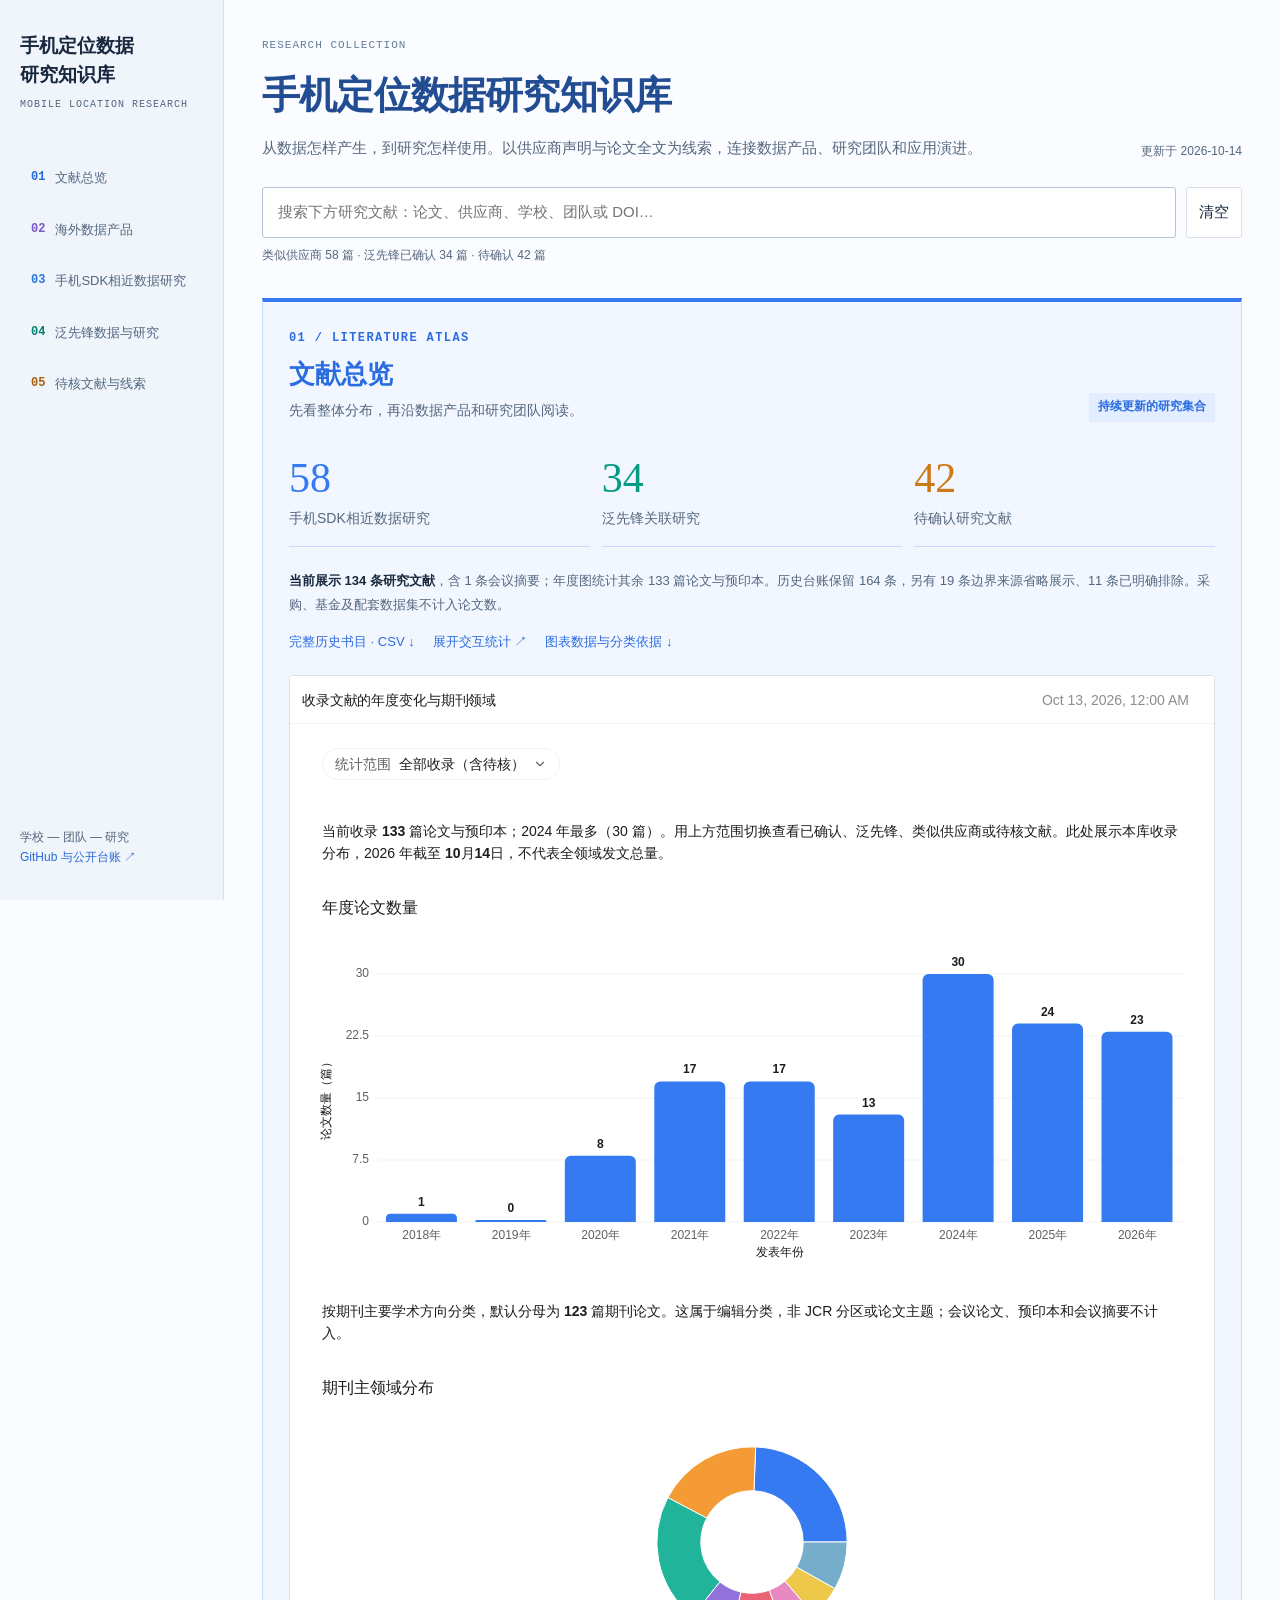
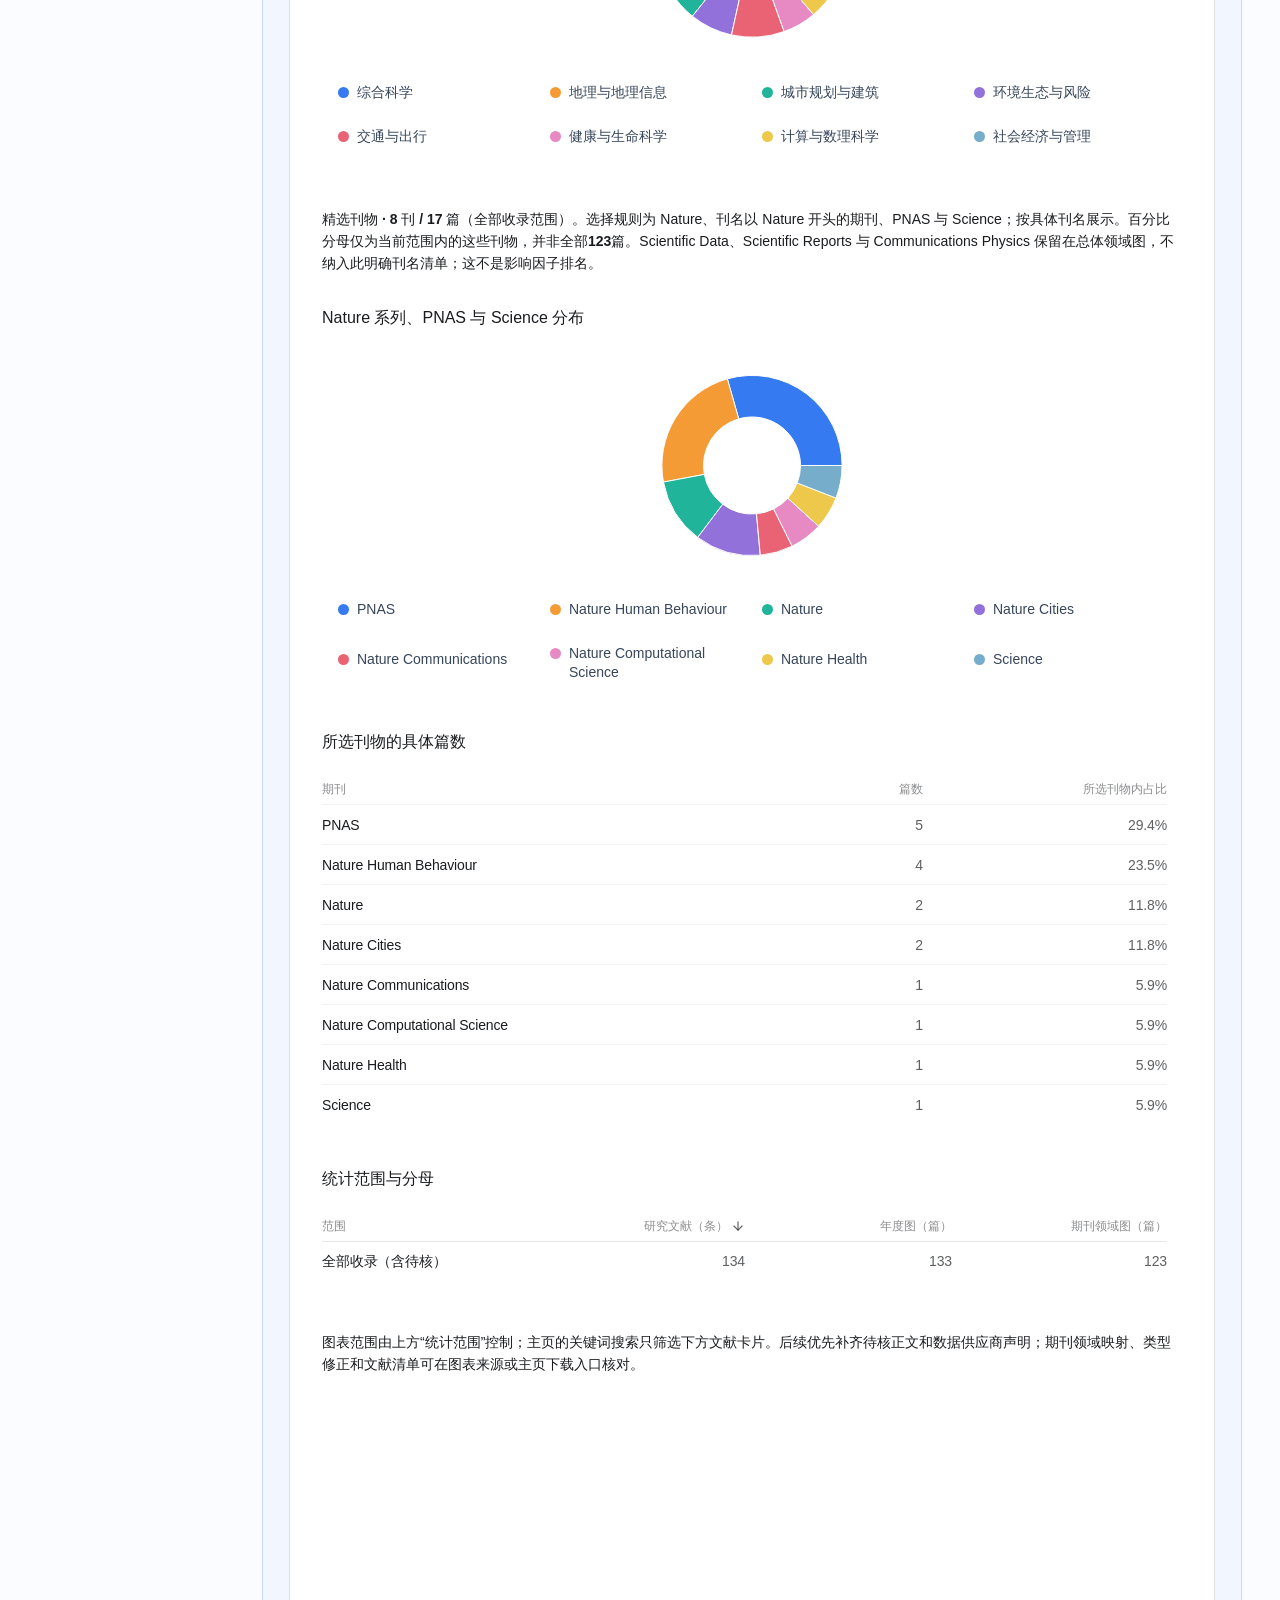
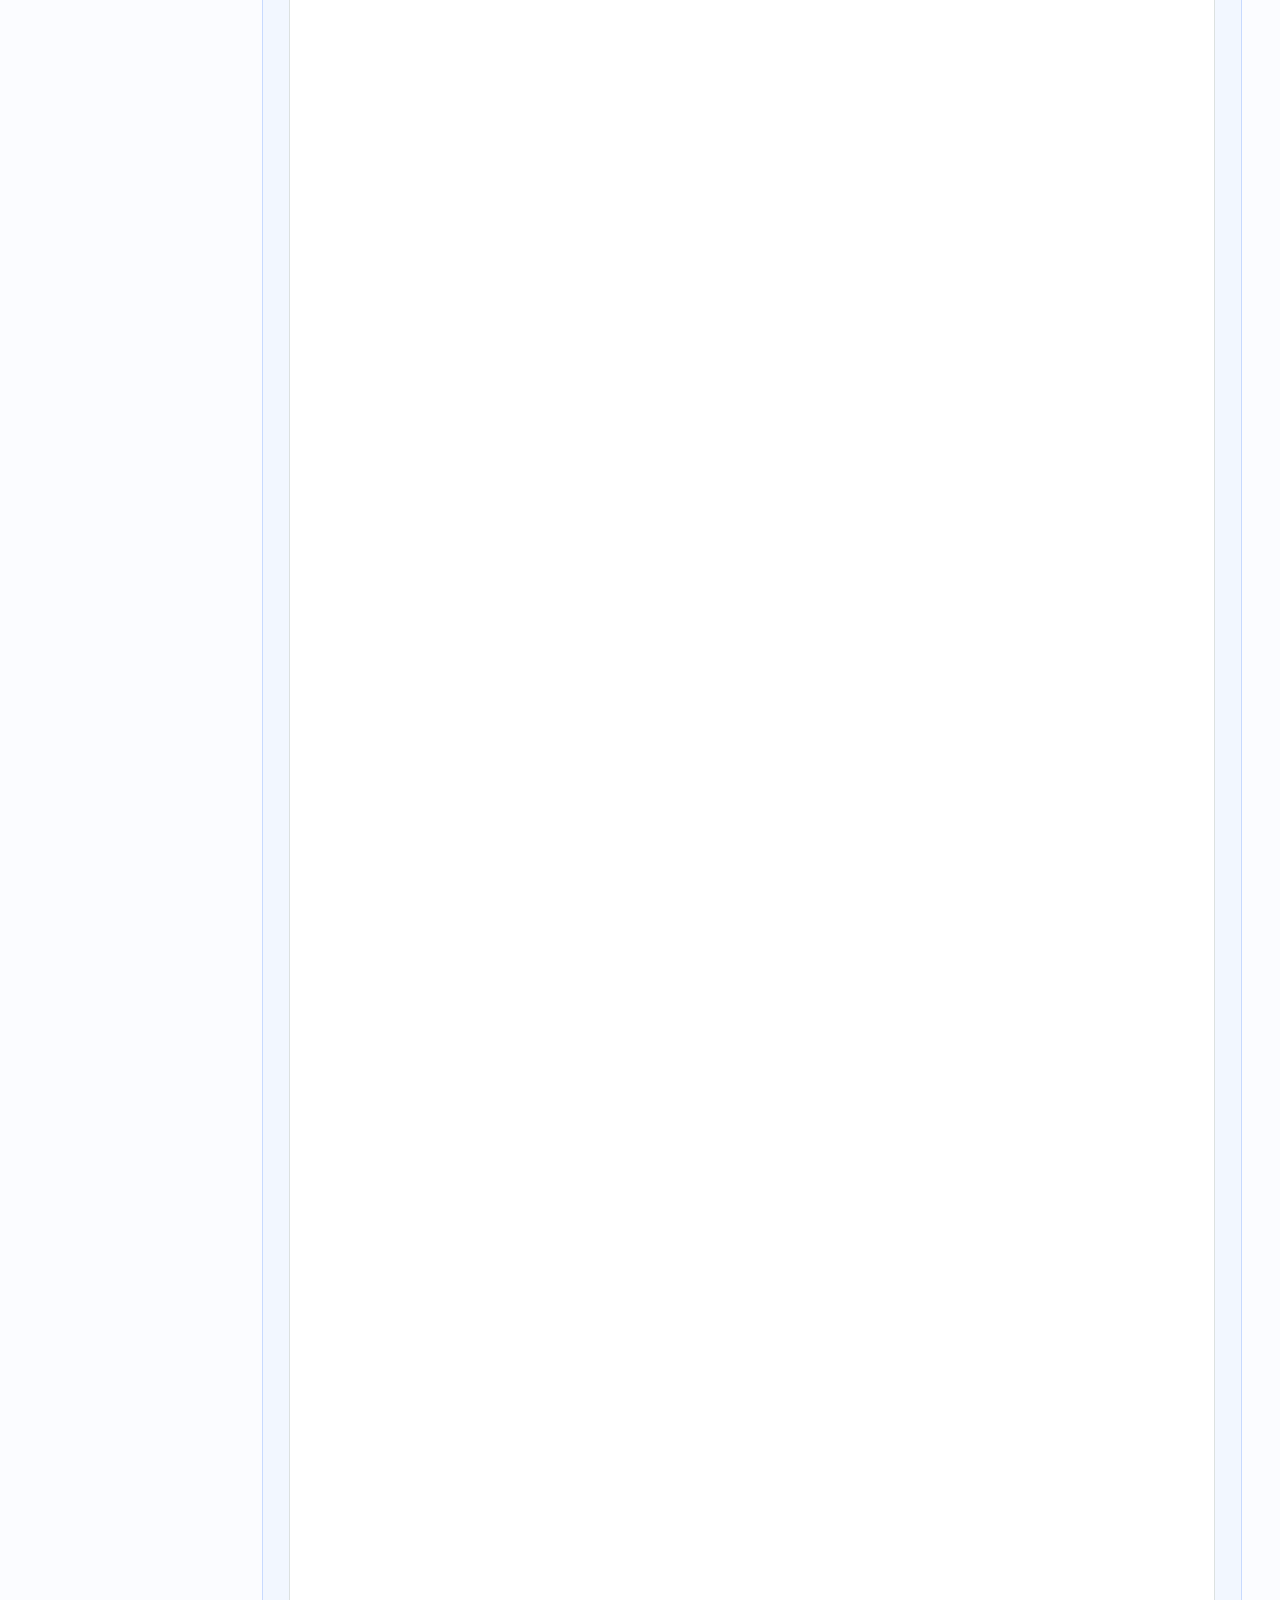
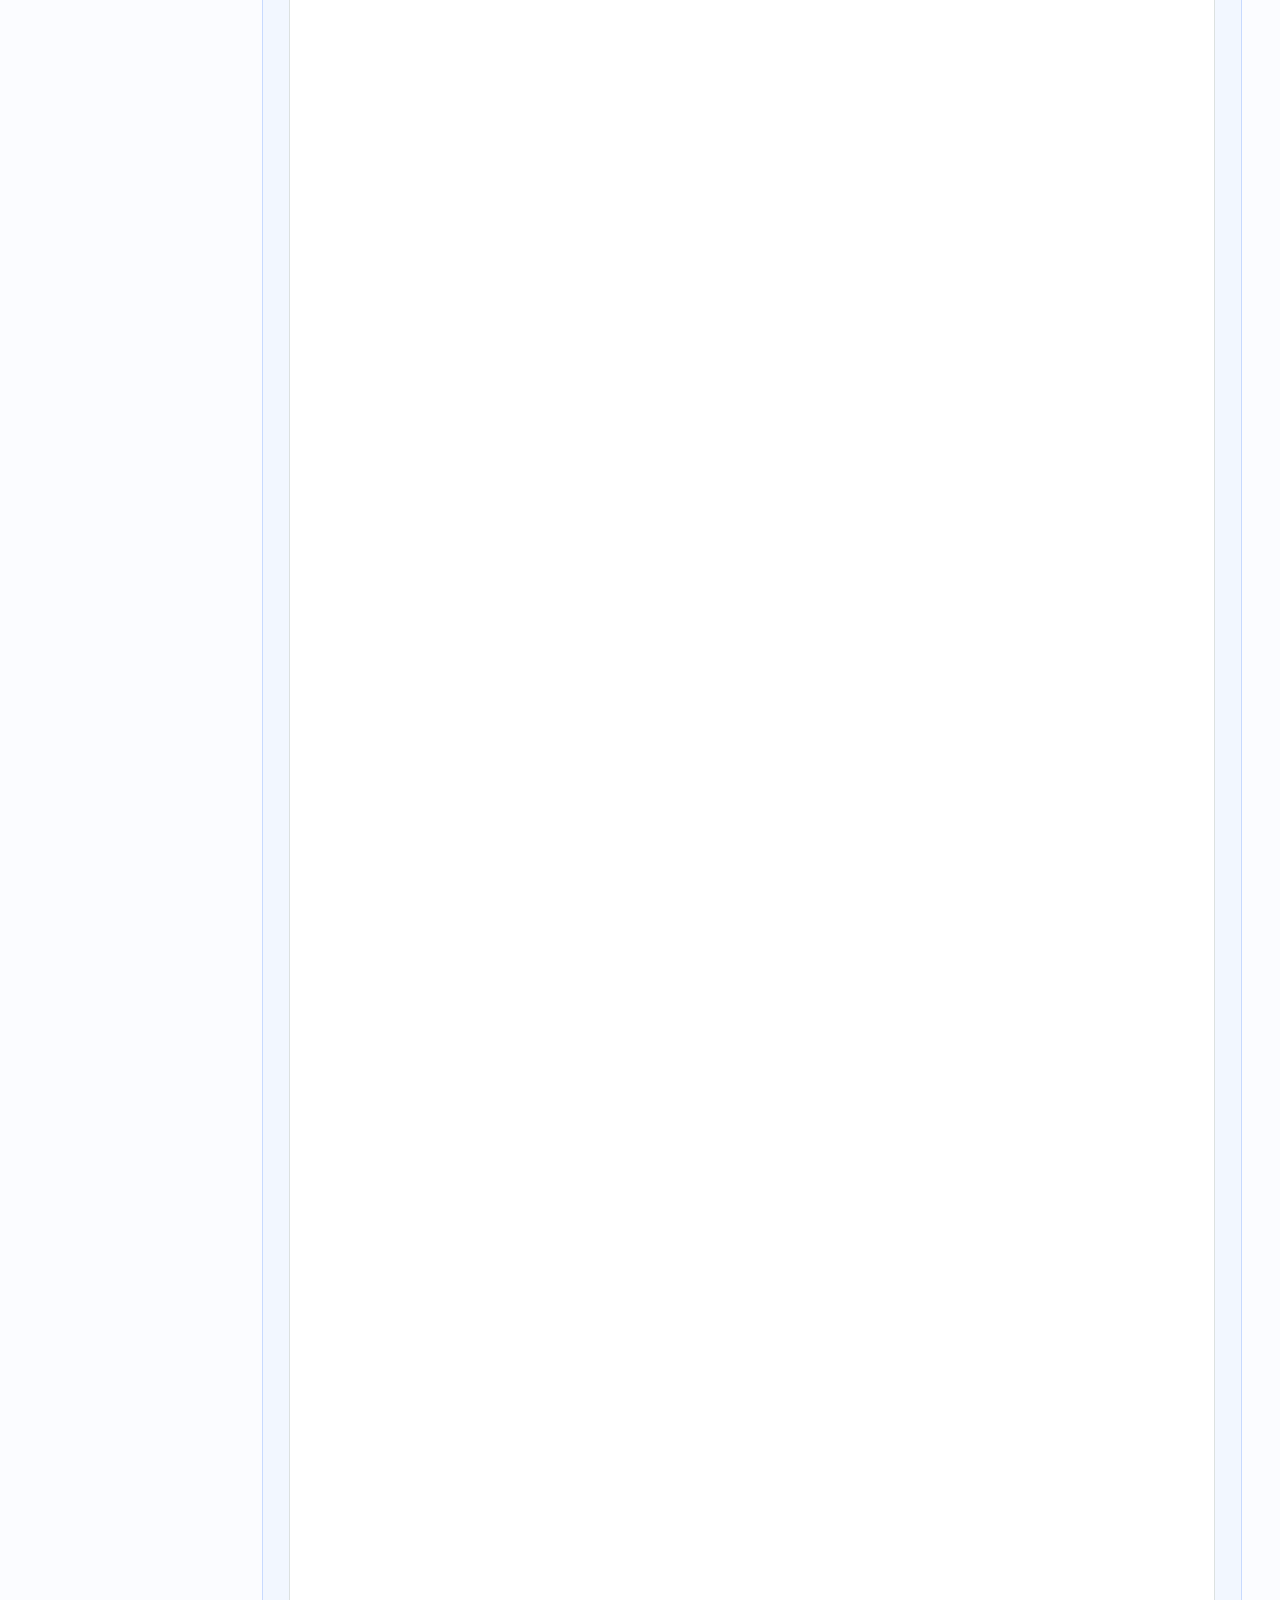
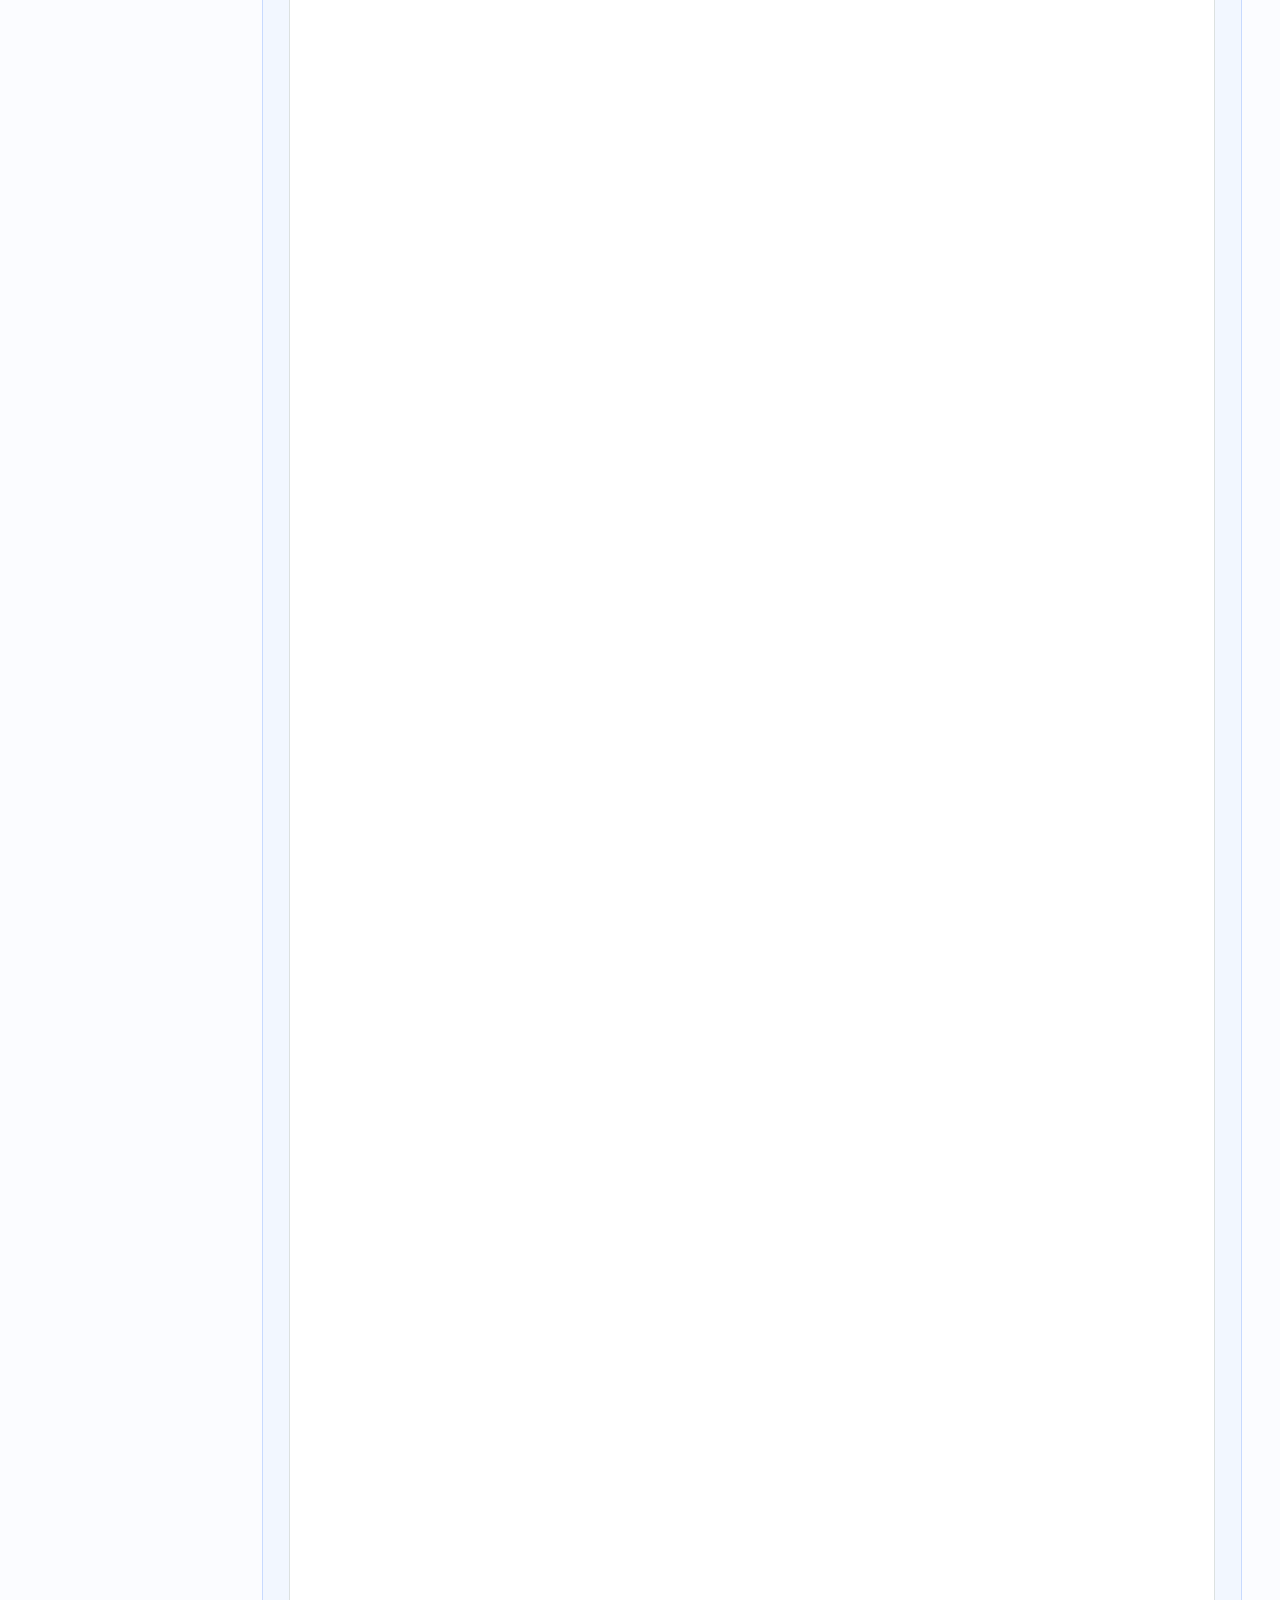
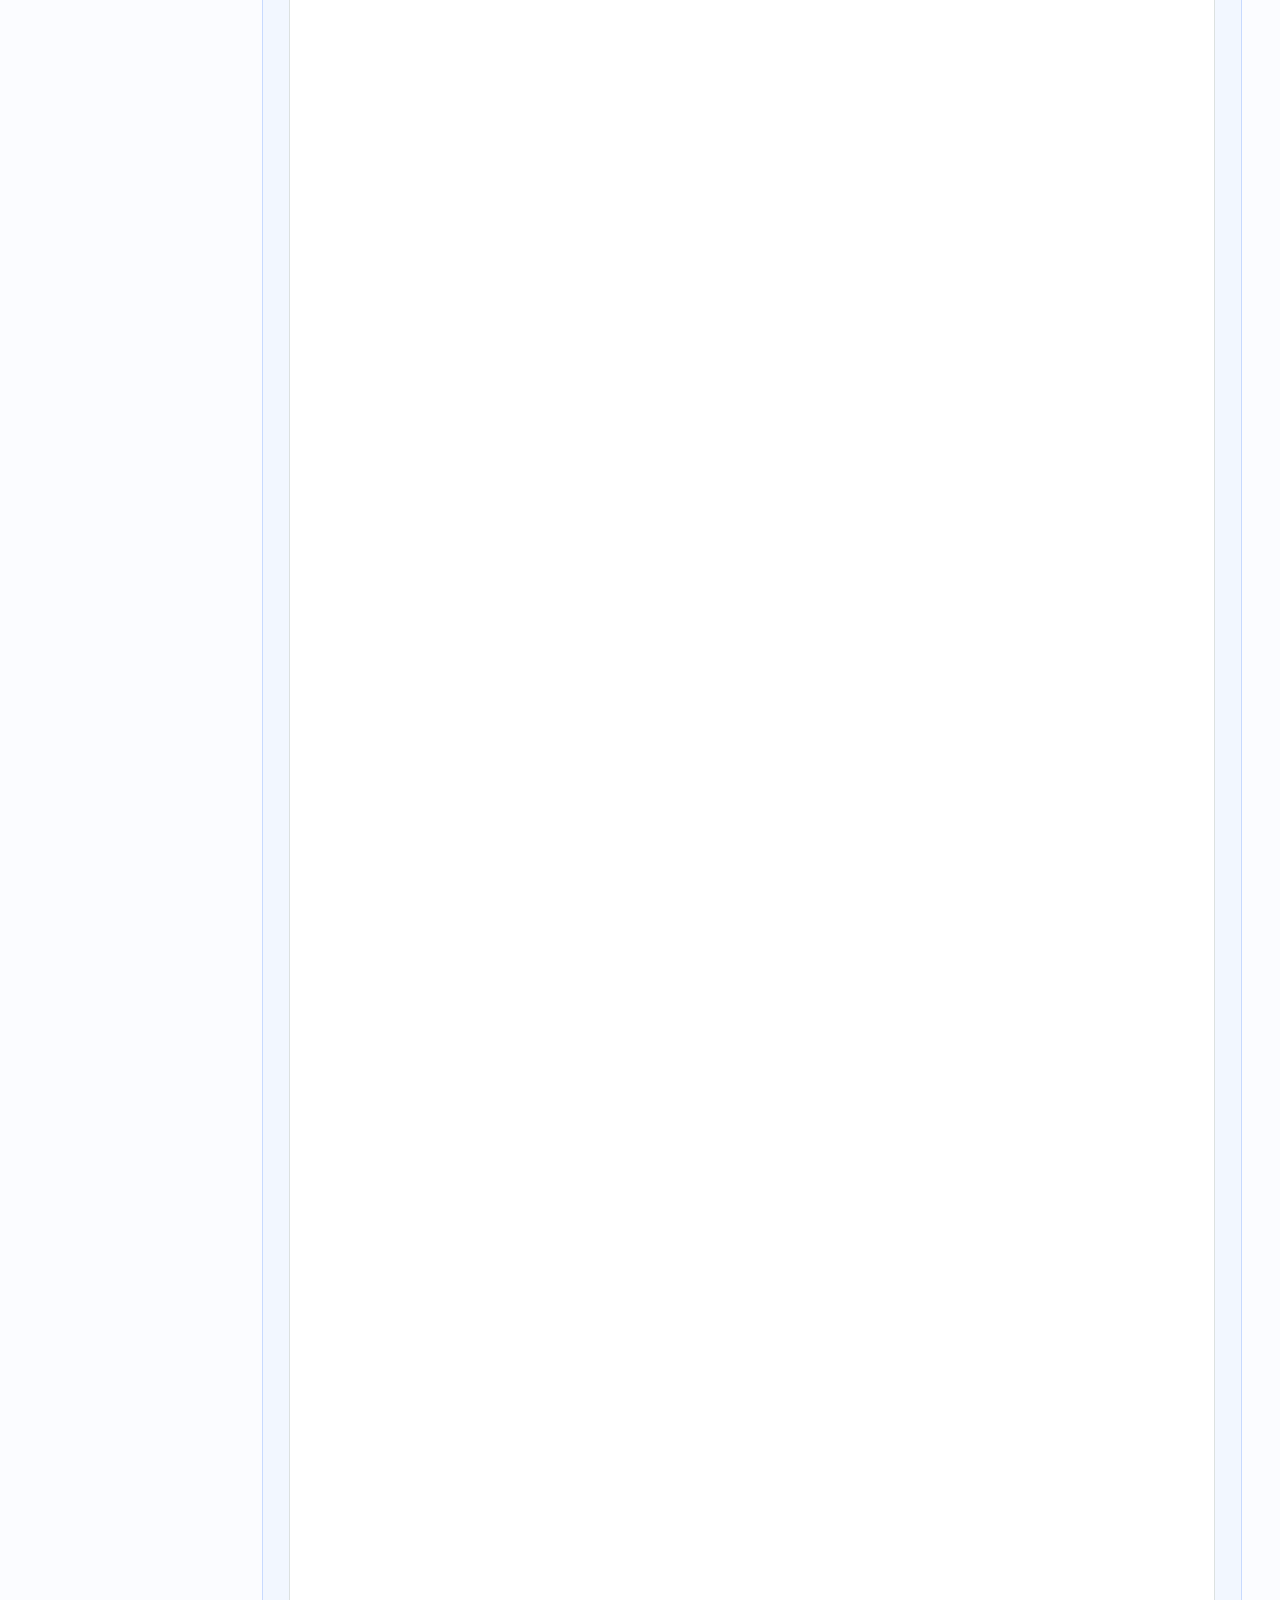
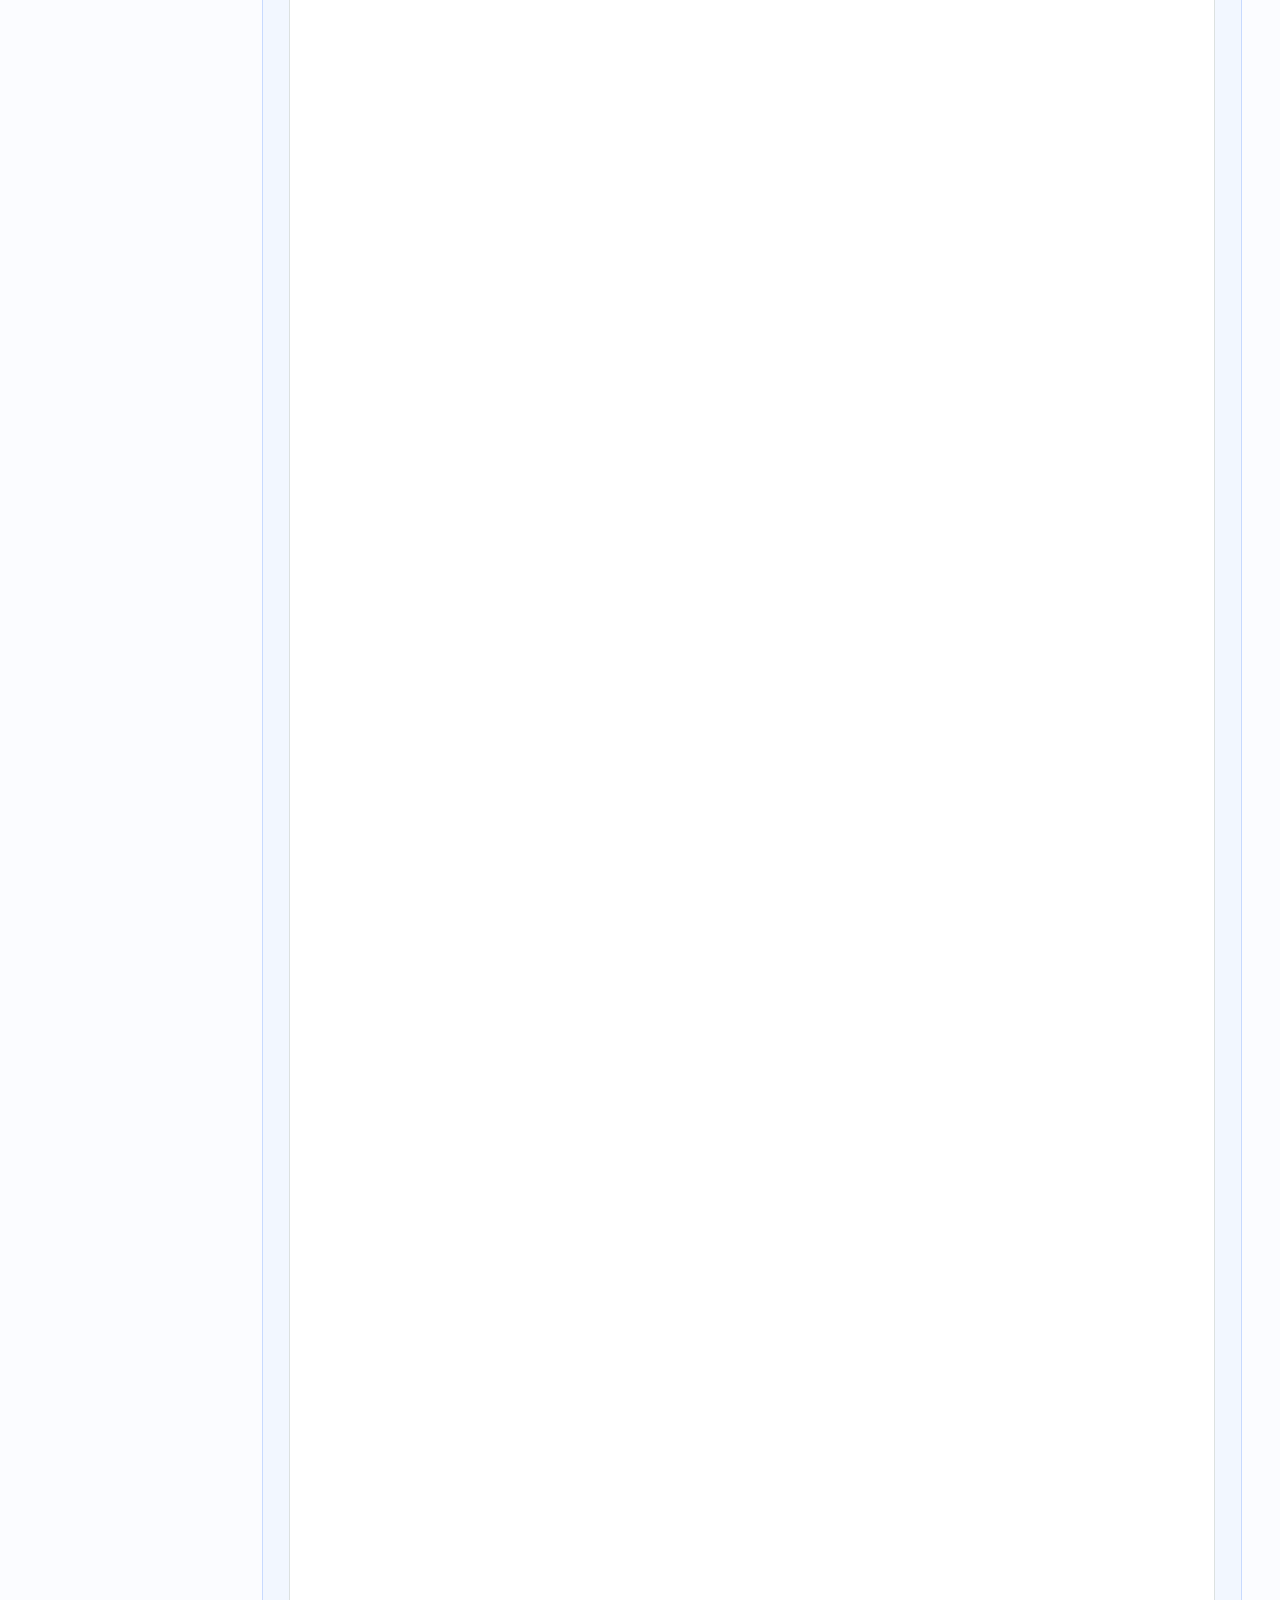
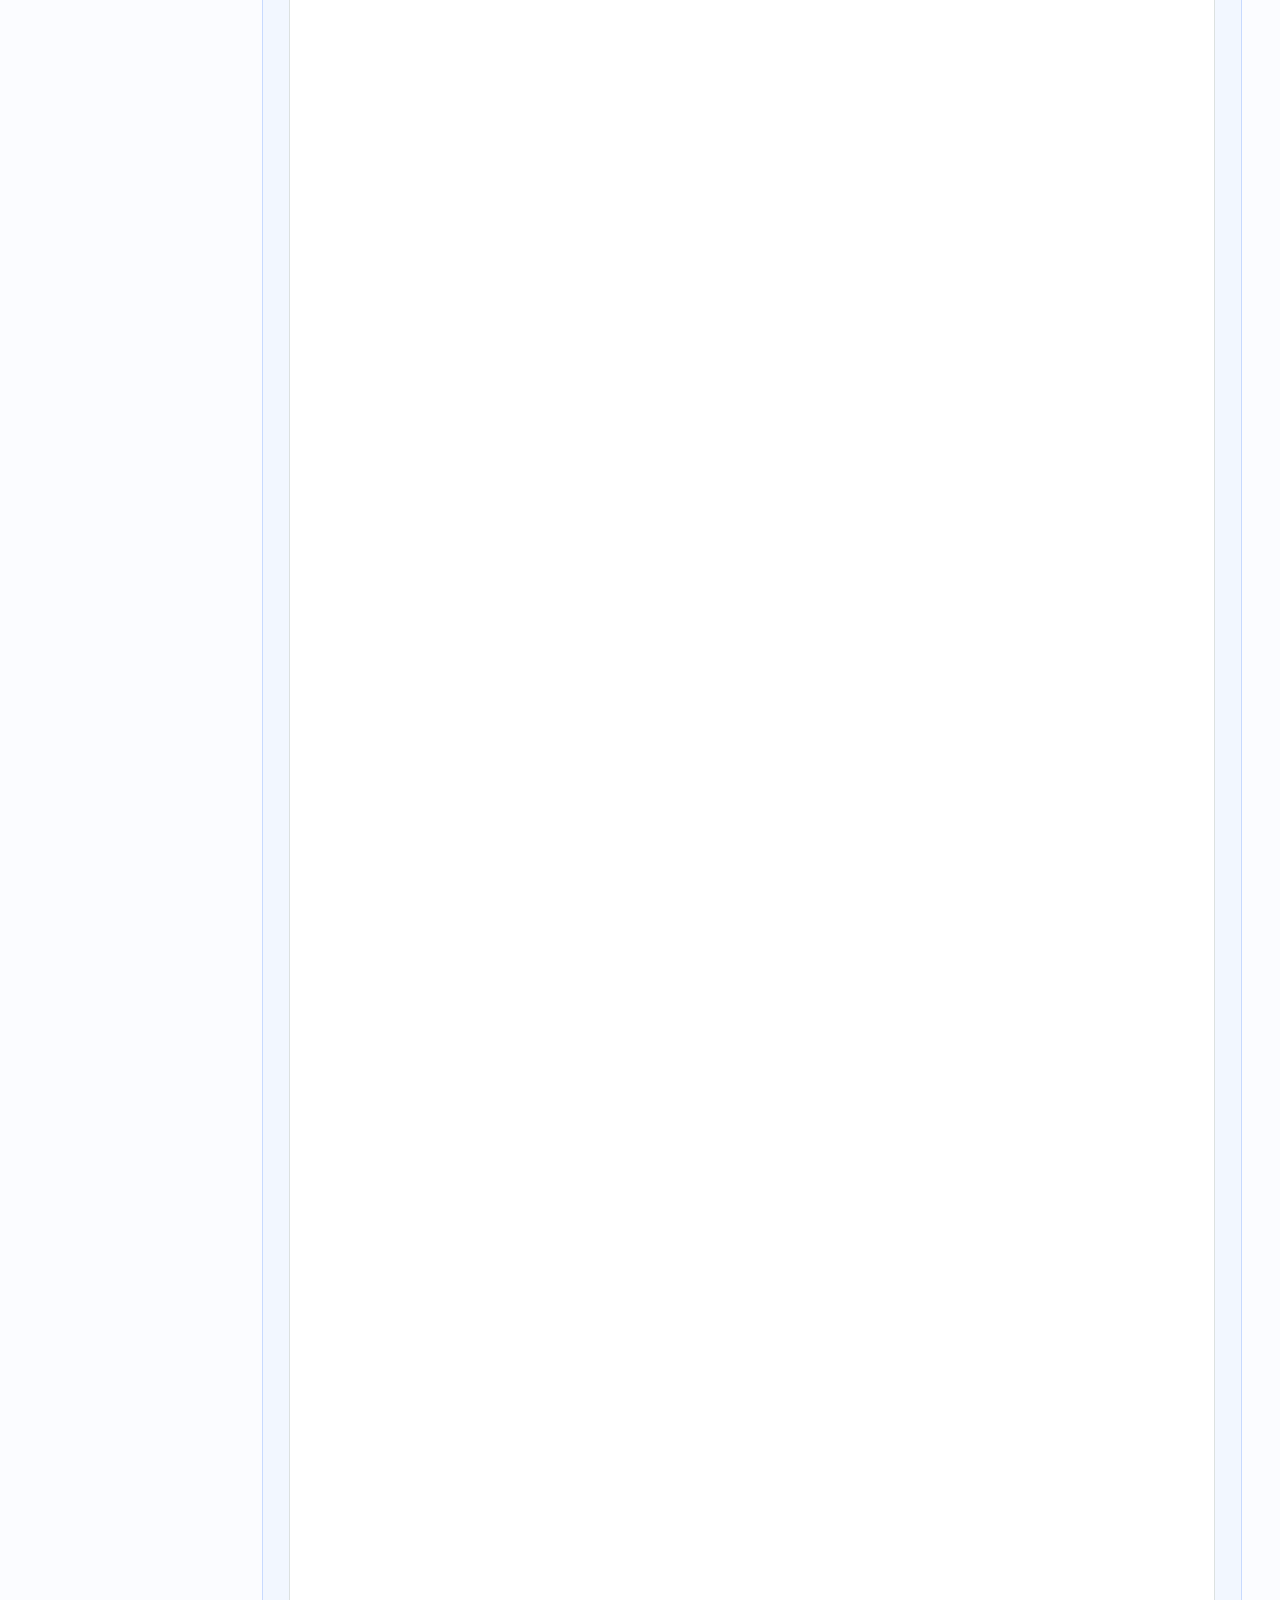
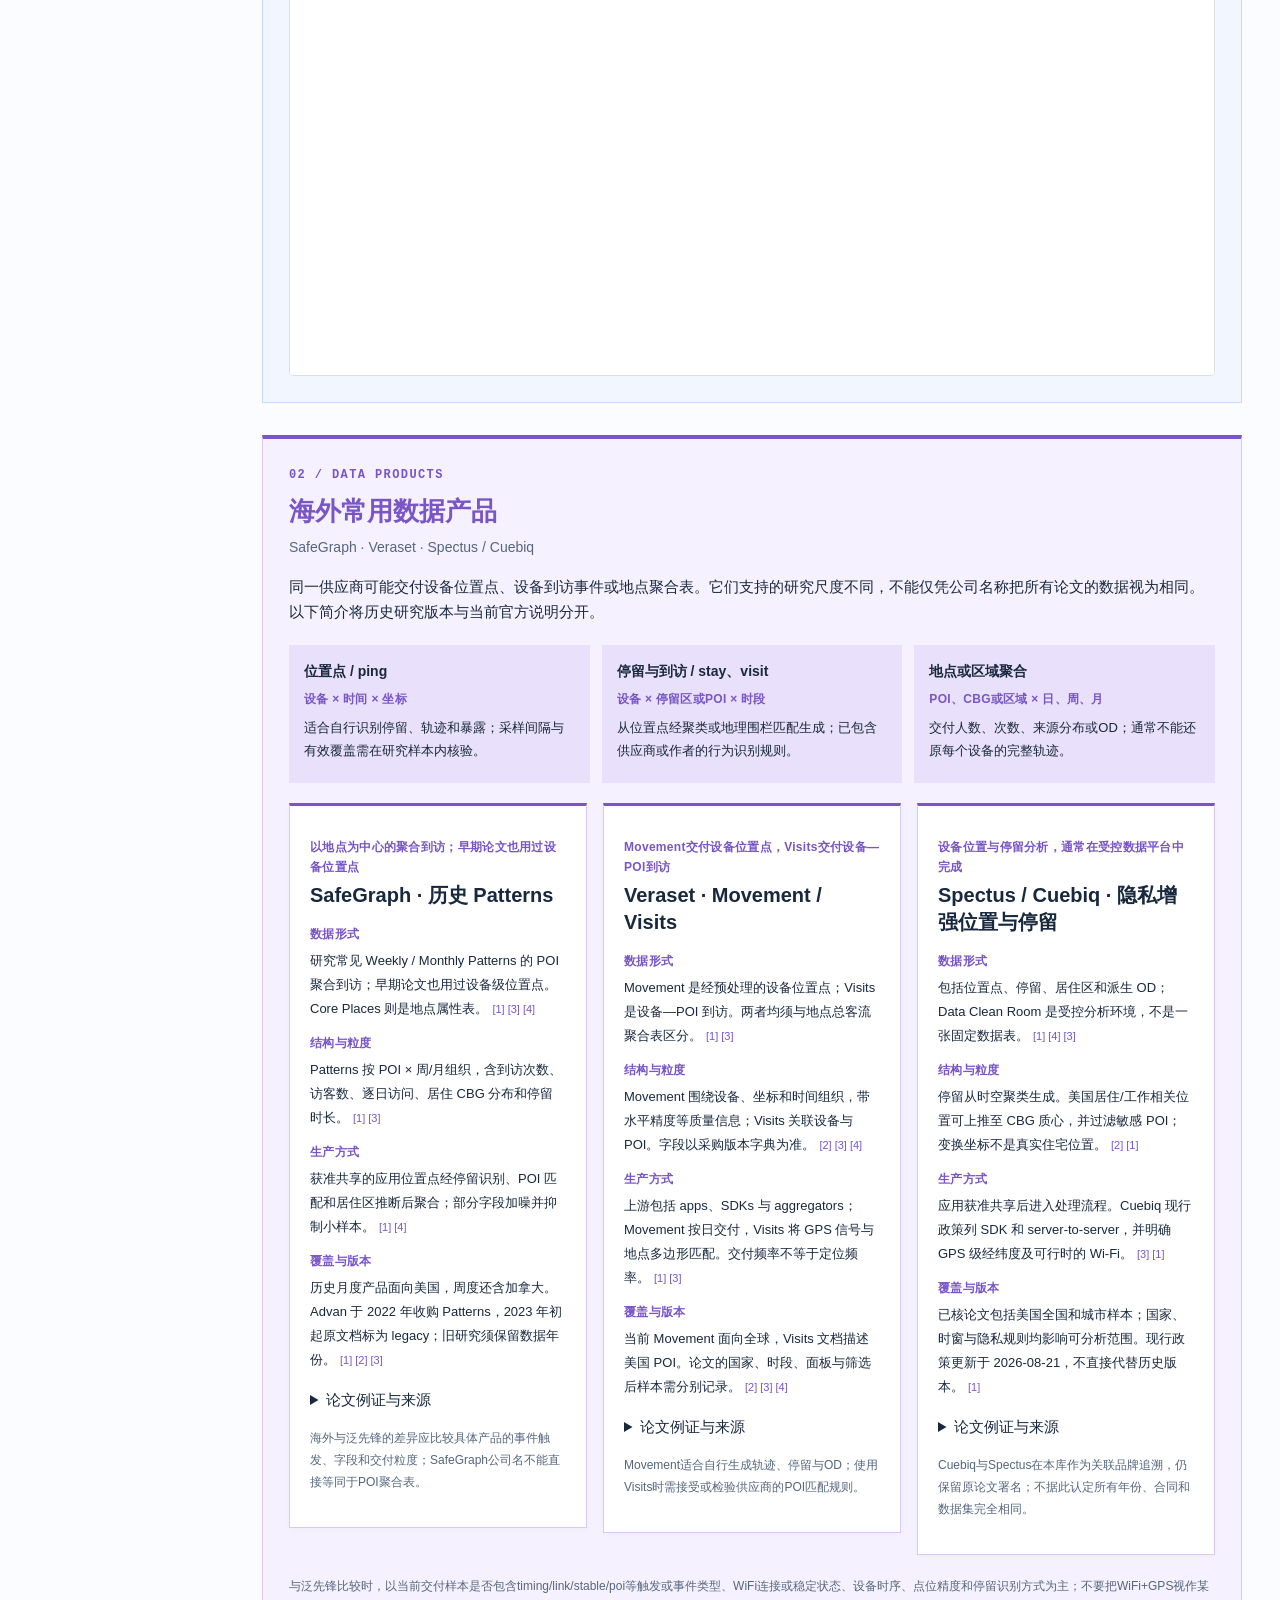
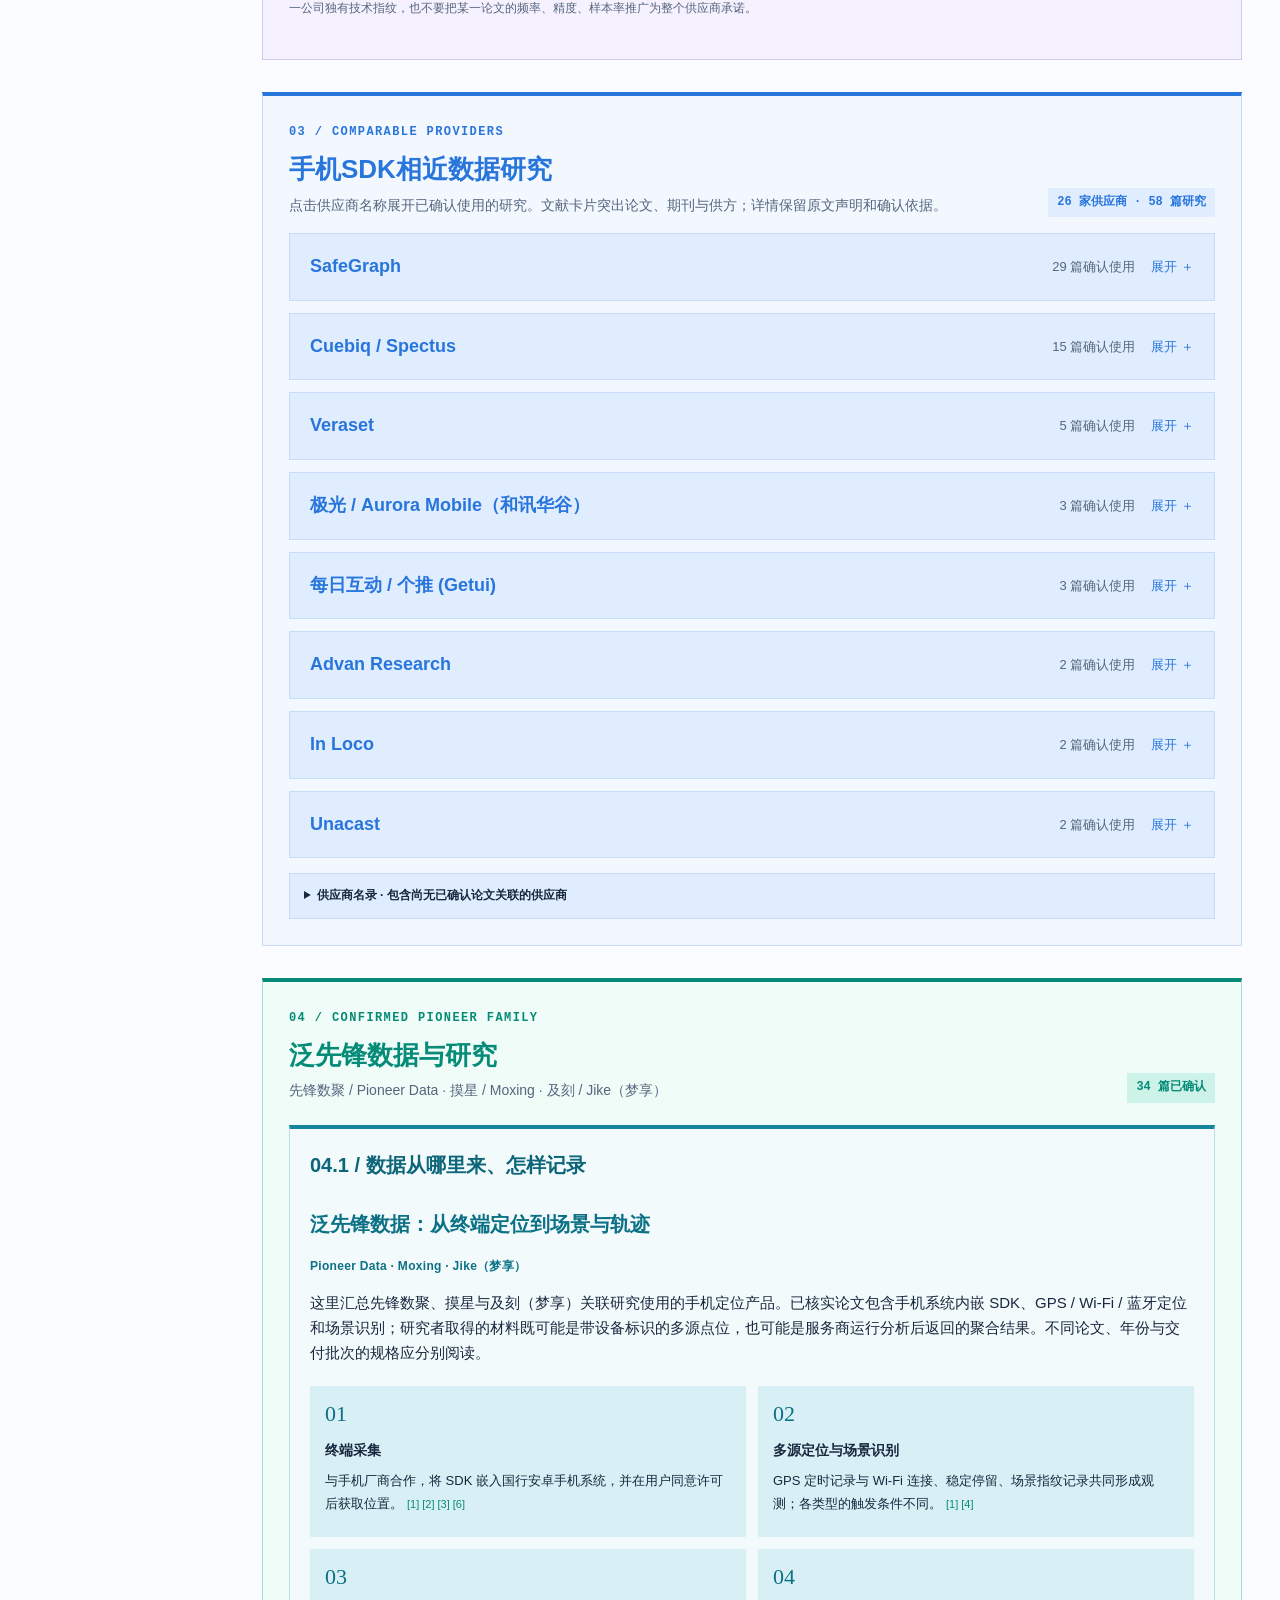
==== index.html @ e7a1d73c "Link three Wu team studies to Jike with temporal cross-evidence" ====
<!doctype html>
<html lang="zh-CN"><head><meta charset="utf-8"><meta name="viewport" content="width=device-width,initial-scale=1"><meta name="color-scheme" content="light"><title>手机定位数据 · 研究知识库</title>
<style>
:root{--ink:#142b48;--muted:#63748b;--paper:#f1f3f5;--line:#d9e0e8;--blue:#315b88;--white:#fff;--amber:#886127}*{box-sizing:border-box}html{scroll-behavior:smooth;scroll-padding-top:24px}body{margin:0;background:var(--paper);color:var(--ink);font:14px/1.65 "Segoe UI","Microsoft YaHei",sans-serif}a{color:var(--blue);text-decoration:none}a:hover{text-decoration:underline}button,input,select{font:inherit}button,summary{cursor:pointer}button:focus-visible,a:focus-visible,summary:focus-visible,input:focus-visible{outline:2px solid var(--blue);outline-offset:3px}.shell{display:grid;grid-template-columns:224px minmax(0,1fr);min-height:100vh}.rail{position:sticky;top:0;height:100vh;padding:32px 20px;background:#e5eaf0;border-right:1px solid var(--line);display:flex;flex-direction:column}.brand{font-size:19px;font-weight:750;color:var(--ink);line-height:1.5}.brand small{display:block;font:9px/2 Consolas,monospace;letter-spacing:1px;color:var(--muted);margin-top:6px}.nav{display:grid;gap:6px;margin-top:40px}.nav a{padding:11px 10px;color:#52677f;display:flex;gap:15px;font-size:13px;border-radius:3px}.nav a:hover,.nav a.active{background:#d5dfeb;color:var(--ink);text-decoration:none}.nav a span{font:12px/1.8 Consolas,monospace}.rail-bottom{margin-top:auto;color:var(--muted);font-size:11px}.main{padding:36px 38px 70px;max-width:1640px;min-width:0;width:100%}.eyebrow,.number{font:11px/1.7 Consolas,monospace;letter-spacing:1px;color:#637d9a}.hero{display:flex;justify-content:space-between;align-items:end;gap:24px;margin-bottom:24px}.hero h1{font-size:32px;letter-spacing:-1px;margin:8px 0;font-weight:650}.hero p{font-size:13px;color:var(--muted);margin:0;max-width:620px}.edition{font-size:11px;color:var(--muted);white-space:nowrap}.searchbar{display:flex;gap:10px;margin:22px 0 8px}.searchbar input{width:100%;min-width:0;padding:12px 15px;border:1px solid #b5c4d5;border-radius:3px;background:white;color:var(--ink)}button{border:1px solid var(--line);background:white;color:var(--ink);border-radius:3px;padding:7px 12px}.searchbar button{white-space:nowrap}.search-state{font-size:11px;color:var(--muted);min-height:20px}.section{margin-top:38px;scroll-margin-top:24px}.sectionhead{display:flex;align-items:end;justify-content:space-between;gap:18px;border-top:2px solid var(--ink);padding-top:16px;margin-bottom:16px}.sectionhead h2{font-size:23px;margin:5px 0 3px}.sectionhead p{font-size:12px;color:var(--muted);margin:0}.count{font:12px/1.6 Consolas,monospace;color:var(--muted);white-space:nowrap}.cards{display:grid;grid-template-columns:repeat(auto-fill,minmax(min(100%,265px),1fr));gap:10px;align-items:start}.paper-card{border:1px solid var(--line);background:white;min-width:0;border-radius:3px;overflow:hidden}.paper-card>summary{list-style:none;padding:13px 14px}.paper-card>summary::-webkit-details-marker{display:none}.card-top{display:flex;justify-content:space-between;gap:10px;align-items:start}.supplier{font-size:11px;font-weight:750;color:#234f7e;background:#e8eef5;padding:2px 6px;border-radius:2px;overflow-wrap:anywhere}.year{font:11px/1.7 Consolas,monospace;color:var(--muted);white-space:nowrap}.paper-card h3{font-size:14px;line-height:1.55;margin:9px 0;font-weight:650;overflow-wrap:anywhere}.journal{font-size:11px;line-height:1.5;color:#315a84;font-weight:650;overflow-wrap:anywhere}.card-bottom{display:flex;justify-content:space-between;gap:8px;font-size:10px;color:var(--muted);margin-top:8px}.paper-card[open]{grid-column:1/-1}.paper-card[open]>summary{border-bottom:1px solid var(--line)}.paper-card[open]>summary .card-bottom:after{content:'收起 −'}.paper-card:not([open])>summary .card-bottom:after{content:'详情 ＋'}.card-body{padding:16px;font-size:12px}.facts{display:grid;grid-template-columns:1fr 1fr;gap:16px}.fact{min-width:0;overflow-wrap:anywhere}.fact b{display:block;color:var(--muted);font-size:10px;margin-bottom:4px}.fact.wide{grid-column:1/-1}.links{display:flex;gap:12px;flex-wrap:wrap;margin-top:15px;font-size:11px}.provider-block{margin:18px 0 24px}.provider-heading{display:flex;gap:12px;align-items:baseline;margin:0 0 10px}.provider-heading h3{font-size:17px;margin:0}.provider-heading span{font-size:11px;color:var(--muted)}.provider-directory{margin:15px 0 0;border:1px solid var(--line);background:#eaf0f5;padding:12px 14px;font-size:12px}.provider-directory>summary{font-weight:650}.provider-chips{display:flex;flex-wrap:wrap;gap:8px;margin-top:12px}.provider-chip{display:inline-block;border:1px solid #cdd8e5;background:white;padding:5px 9px;font-size:11px}.school{margin-bottom:24px}.school-head{display:flex;justify-content:space-between;align-items:baseline;padding:11px 14px;background:#e4ebf3;border-left:3px solid #416993;margin-bottom:12px;gap:15px}.school-head h3{font-size:17px;margin:0}.school-head span{font-size:11px;color:var(--muted)}.team{padding:0 0 12px}.team-heading{font-size:12px;font-weight:650;color:#5b6f88;margin:12px 0 8px}.study-caption{margin:12px 0 6px;font-size:12px;color:#647991}.activity{border:1px solid var(--line);background:#fafbfd;padding:9px 12px;margin-top:8px;font-size:12px}.activity>summary{font-weight:600}.activity p{color:var(--muted);margin:8px 0}.activity small{font-size:10px;color:var(--muted)}.evidence-list{display:grid;gap:6px;margin-top:12px}.evidence-list details{border-top:1px solid var(--line);padding:8px 0;font-size:11px}.evidence-list p{color:var(--muted);overflow-wrap:anywhere}.pending-card{border-top:2px solid #b8a37f}.filters{display:flex;gap:9px;align-items:center;flex-wrap:wrap;margin:12px 0 16px}.filters label{font-size:11px;color:var(--muted);display:flex;gap:6px;align-items:center}.filters select{padding:6px;border:1px solid var(--line);color:var(--ink);background:#fff;max-width:240px}.empty{padding:20px;border:1px dashed var(--line);color:var(--muted);font-size:12px}.metrics{display:grid;grid-template-columns:repeat(3,1fr);gap:12px}.metric{background:white;border:1px solid var(--line);padding:16px}.metric b{font:30px/1.2 Georgia,serif;display:block}.metric span{display:block;font-size:12px;margin-top:5px;color:var(--muted)}.overview>summary{font-size:13px;font-weight:650;padding:12px 0}.charts{display:grid;grid-template-columns:1fr 1fr;gap:12px;margin-top:12px}.chart{padding:18px;background:white;border:1px solid var(--line);min-width:0}.chart h3{margin:0 0 15px;font-size:13px}.chart:first-child{grid-column:1/-1}.bars{display:flex;gap:6px;min-height:135px;align-items:end;overflow:auto}.bar{flex:1;min-width:30px;text-align:center;font-size:10px;color:var(--muted)}.bar i{display:block;background:#6787ab;width:65%;margin:4px auto;min-height:2px}.rank{display:grid;gap:10px;max-height:240px;overflow:auto}.rank-row{font-size:11px;display:grid;grid-template-columns:1fr 24px;gap:4px 12px}.rank-row b{text-align:right}.rank-row i{height:4px;background:#7190b1;grid-column:1/-1}.section-tabs{display:flex;gap:7px;flex-wrap:wrap}.section-tabs a{border:1px solid var(--line);background:white;padding:4px 9px;font-size:11px}.footer{margin-top:42px;padding-top:20px;border-top:1px solid var(--line);font-size:11px;color:var(--muted)}.skip{position:absolute;left:-1000px}.skip:focus{left:240px;top:10px}.sources-note{font-size:11px;color:var(--muted);margin:6px 0 14px}.record-links{margin:8px 0;font-size:11px}.aux-title{font-size:13px;margin:20px 0 10px;color:var(--muted)}
/* Section colors carry the same meaning in navigation, headings, and cards. */
:root{--paper:#f6f6f2}
.rail{background:#eceeea}.section{--section-accent:#344553;--section-soft:#e8ecee;--section-surface:#f0f2f2;--section-line:#cdd5d8;--blue:var(--section-accent);--line:var(--section-line);padding:20px;border:1px solid var(--section-line);border-top:4px solid var(--section-accent);background:var(--section-surface)}
#providers{--section-accent:#234e9a;--section-soft:#dce7fa;--section-surface:#edf2fc;--section-line:#c8d7ef}
#china{--section-accent:#08675c;--section-soft:#d4eae2;--section-surface:#eaf5f0;--section-line:#bddbd0}
#next{--section-accent:#885310;--section-soft:#f1e2c4;--section-surface:#fbf3e4;--section-line:#e4d2b0}
.sectionhead{border-top:0;padding-top:0}.sectionhead h2,.section .number,.provider-heading h3{color:var(--section-accent)}.section .number{font-weight:700;letter-spacing:1.4px}.sectionhead .count{padding:5px 9px;background:var(--section-soft);color:var(--section-accent);font-weight:700}
.section .supplier{background:var(--section-soft);color:var(--section-accent)}.section .journal{color:var(--section-accent)}.section .paper-card{border-top:2px solid var(--section-line)}.section .paper-card[open]{border-top-color:var(--section-accent)}.section .paper-card>summary:hover{background:var(--section-surface)}
.section .school-head{background:var(--section-soft);border-left-color:var(--section-accent);color:var(--section-accent)}.section .team-heading,.section .study-caption{color:var(--section-accent)}.section .provider-directory{background:var(--section-soft)}.section .provider-chip{border-color:var(--section-line)}.section .section-tabs a:hover{background:var(--section-soft);text-decoration:none}.section .activity{background:#ffffffb8}
#evolution{padding:0 20px;border-top-color:#344553}#evolution .overview>summary{padding:15px 0;color:#344553}#evolution .overview[open]{padding-bottom:20px}.metric:nth-child(1){border-top:3px solid #234e9a}.metric:nth-child(1) b{color:#234e9a}.metric:nth-child(2){border-top:3px solid #08675c}.metric:nth-child(2) b{color:#08675c}.metric:nth-child(3){border-top:3px solid #885310}.metric:nth-child(3) b{color:#885310}
.nav a{--nav-accent:#344553;--nav-soft:#dde3e6;border-left:3px solid transparent;border-radius:0}.nav a[href="#providers"]{--nav-accent:#234e9a;--nav-soft:#dce7fa}.nav a[href="#china"]{--nav-accent:#08675c;--nav-soft:#d4eae2}.nav a[href="#next"]{--nav-accent:#885310;--nav-soft:#f1e2c4}.nav a span{color:var(--nav-accent);font-weight:700}.nav a:hover,.nav a.active{background:var(--nav-soft);color:var(--nav-accent);border-left-color:var(--nav-accent)}
@media(max-width:760px){.section{padding:14px 12px;margin-top:28px}#evolution{padding:0 12px}.sectionhead .count{font-size:11px}.nav a{border-left:0;border-bottom:3px solid transparent}.nav a:hover,.nav a.active{border-bottom-color:var(--nav-accent)}}
@media(min-width:1550px){.cards{grid-template-columns:repeat(4,minmax(0,1fr))}}@media(max-width:1050px){.shell{grid-template-columns:185px minmax(0,1fr)}.rail{padding:25px 14px}.main{padding:26px 24px}.cards{grid-template-columns:repeat(2,minmax(0,1fr))}}@media(max-width:760px){.shell{display:block}.rail{position:static;height:auto;padding:16px 18px;border-right:0;border-bottom:1px solid var(--line)}.brand{font-size:16px}.brand small,.rail-bottom{display:none}.nav{display:flex;gap:4px;margin-top:10px;overflow:auto}.nav a{padding:7px 8px;font-size:11px;white-space:nowrap;gap:5px}.main{padding:24px 17px 50px}.hero{display:block}.hero h1{font-size:28px}.edition{margin-top:8px}.cards{grid-template-columns:repeat(2,minmax(0,1fr));gap:8px}.paper-card>summary{padding:11px}.paper-card h3{font-size:12px}.sectionhead{align-items:start;flex-wrap:wrap}.sectionhead h2{font-size:21px}.facts,.charts{grid-template-columns:1fr}.chart:first-child{grid-column:auto}.metric{padding:12px}.metric b{font-size:25px}.school-head{align-items:start;flex-wrap:wrap}.filters select{max-width:180px}.supplier{font-size:10px}.journal{font-size:10px}.count{white-space:normal}}@media(max-width:430px){.cards{grid-template-columns:minmax(0,1fr)}.metrics{gap:6px}.metric span{font-size:10px}.nav a{padding:7px 5px}.nav{gap:0}}@media(prefers-reduced-motion:reduce){html{scroll-behavior:auto}}
</style><link rel="stylesheet" href="assets/knowledgebase.css?v=27"></head><body id="top"><a class="skip" href="#providers">跳到研究分类</a><div class="shell"><aside class="rail"><a class="brand" href="#top">手机定位数据<br>研究知识库<small>MOBILE LOCATION RESEARCH</small></a><nav class="nav" aria-label="知识库分类"><a href="#evolution"><span>01</span>文献总览</a><a href="#data-products"><span>02</span>海外数据产品</a><a href="#providers"><span>03</span>手机SDK相近数据研究</a><a href="#china"><span>04</span>泛先锋数据与研究</a><a href="#next"><span>05</span>待核文献与线索</a></nav><div class="rail-bottom">学校 — 团队 — 研究<br><a href="https://github.com/YeCao02/Mobile-phone-location-reasearch" target="_blank" rel="noopener noreferrer">GitHub 与公开台账 ↗</a></div></aside><main class="main"><header class="hero"><div><div class="eyebrow">RESEARCH COLLECTION</div><h1>手机定位数据研究知识库</h1><p>从数据怎样产生，到研究怎样使用。以供应商声明与论文全文为线索，连接数据产品、研究团队和应用演进。</p></div><div class="edition">更新于 <span id="updated"></span></div></header><div class="searchbar"><input id="search" type="search" aria-label="搜索论文、供应商、学校或团队" placeholder="搜索下方研究文献：论文、供应商、学校、团队或 DOI…"><button id="clear">清空</button></div><div class="search-state" id="search-state" role="status" aria-live="polite"></div>
<section id="evolution" class="section"><div class="sectionhead"><div><div class="number">01 / LITERATURE ATLAS</div><h2>文献总览</h2><p>先看整体分布，再沿数据产品和研究团队阅读。</p></div><span class="count">持续更新的研究集合</span></div>
<div class="metrics"><a class="metric" href="#providers"><b id="stat-analog"></b><span>手机SDK相近数据研究</span></a><a class="metric" href="#china"><b id="stat-pioneer"></b><span>泛先锋关联研究</span></a><a class="metric" href="#next"><b id="stat-pending"></b><span>待确认研究文献</span></a></div>
<p class="library-scope"><strong>当前展示 134 条研究文献</strong>，含 1 条会议摘要；年度图统计其余 133 篇论文与预印本。历史台账保留 164 条，另有 19 条边界来源省略展示、11 条已明确排除。采购、基金及配套数据集不计入论文数。</p>
<div class="overview-links"><a href="data/literature_catalog.csv" download>完整历史书目 · CSV ↓</a><a href="literature-analytics.html" target="_blank" rel="noopener">展开交互统计 ↗</a><a href="data/literature-statistics.json" download>图表数据与分类依据 ↓</a></div>
<iframe id="analytics-frame" class="analytics-frame" src="literature-analytics.html" title="文献年度数量与期刊领域统计" loading="eager" onload="resizeAnalytics(this)"></iframe>
<noscript><p><a href="literature-analytics.html">查看文献统计及可读数据表</a></p></noscript></section>
<section id="data-products" class="section"><div class="sectionhead"><div><div class="number">02 / DATA PRODUCTS</div><h2>海外常用数据产品</h2><p>SafeGraph · Veraset · Spectus / Cuebiq</p></div></div><div class="data-profile overseas-profile"><h3 class="subsection-heading">海外常用位置数据：先分产品，再看供应商</h3><p>同一供应商可能交付设备位置点、设备到访事件或地点聚合表。它们支持的研究尺度不同，不能仅凭公司名称把所有论文的数据视为相同。以下简介将历史研究版本与当前官方说明分开。</p><div class="pipeline"><div><strong>位置点 / ping</strong><span class="profile-label">设备 × 时间 × 坐标</span><p>适合自行识别停留、轨迹和暴露；采样间隔与有效覆盖需在研究样本内核验。</p></div><div><strong>停留与到访 / stay、visit</strong><span class="profile-label">设备 × 停留区或POI × 时段</span><p>从位置点经聚类或地理围栏匹配生成；已包含供应商或作者的行为识别规则。</p></div><div><strong>地点或区域聚合</strong><span class="profile-label">POI、CBG或区域 × 日、周、月</span><p>交付人数、次数、来源分布或OD；通常不能还原每个设备的完整轨迹。</p></div></div><div class="profile-grid"><article class="profile-card" id="profile-safegraph"><p class="profile-label">以地点为中心的聚合到访；早期论文也用过设备位置点</p><h3>SafeGraph · 历史 Patterns</h3><dl class="profile-items"><div><dt>数据形式</dt><dd>研究常见 Weekly / Monthly Patterns 的 POI 聚合到访；早期论文也用过设备级位置点。Core Places 则是地点属性表。<span class="profile-source"><a href="#overseas-source-safegraph-sg-patterns" title="查看来源 1" aria-label="查看来源 1">[1]</a><a href="#overseas-source-safegraph-sg-paper" title="查看来源 3" aria-label="查看来源 3">[3]</a><a href="#overseas-source-safegraph-sg-early" title="查看来源 4" aria-label="查看来源 4">[4]</a></span></dd></div><div><dt>结构与粒度</dt><dd>Patterns 按 POI × 周/月组织，含到访次数、访客数、逐日访问、居住 CBG 分布和停留时长。<span class="profile-source"><a href="#overseas-source-safegraph-sg-patterns" title="查看来源 1" aria-label="查看来源 1">[1]</a><a href="#overseas-source-safegraph-sg-paper" title="查看来源 3" aria-label="查看来源 3">[3]</a></span></dd></div><div><dt>生产方式</dt><dd>获准共享的应用位置点经停留识别、POI 匹配和居住区推断后聚合；部分字段加噪并抑制小样本。<span class="profile-source"><a href="#overseas-source-safegraph-sg-patterns" title="查看来源 1" aria-label="查看来源 1">[1]</a><a href="#overseas-source-safegraph-sg-early" title="查看来源 4" aria-label="查看来源 4">[4]</a></span></dd></div><div><dt>覆盖与版本</dt><dd>历史月度产品面向美国，周度还含加拿大。Advan 于 2022 年收购 Patterns，2023 年初起原文档标为 legacy；旧研究须保留数据年份。<span class="profile-source"><a href="#overseas-source-safegraph-sg-patterns" title="查看来源 1" aria-label="查看来源 1">[1]</a><a href="#overseas-source-safegraph-sg-advan" title="查看来源 2" aria-label="查看来源 2">[2]</a><a href="#overseas-source-safegraph-sg-paper" title="查看来源 3" aria-label="查看来源 3">[3]</a></span></dd></div></dl><details><summary>论文例证与来源</summary><div class="evidence-example"><strong>PLOS ONE · 2021</strong><p><a href="https://doi.org/10.1371/journal.pone.0249726" target="_blank" rel="noopener noreferrer">Analysis of mobility data to build contact networks for COVID-19 ↗</a></p><p>2020-02-10至06-08，新墨西哥州Bernalillo County；正文第4页§2.1解释Weekly Patterns、Social Distancing和Core Places。Zotero现有简记明确：模型人口10,000不是原始实际样本量。</p></div><ol class="profile-source"><li id="overseas-source-safegraph-sg-patterns"><a href="https://docs.safegraph.com/docs/monthly-patterns" target="_blank" rel="noopener noreferrer">SafeGraph：Patterns历史产品、字段与方法 ↗</a></li><li id="overseas-source-safegraph-sg-advan"><a href="https://advanresearch.com/insights/advan-acquires-safegraphs-patterns-business-expanding-leadership-in-location-intelligence-and-foot-traffic-analytics" target="_blank" rel="noopener noreferrer">Advan收购Patterns公告（2022-11-03） ↗</a></li><li id="overseas-source-safegraph-sg-paper"><a href="https://doi.org/10.1371/journal.pone.0249726" target="_blank" rel="noopener noreferrer">Klise等：接触网络方法，PLOS ONE（2021） ↗</a></li><li id="overseas-source-safegraph-sg-early"><a href="https://www.anderson.ucla.edu/faculty_pages/keith.chen/papers/Final_Science18.pdf" target="_blank" rel="noopener noreferrer">Chen与Rohla：历史设备级ping，Science（2018） ↗</a></li></ol></details><p class="profile-note">海外与泛先锋的差异应比较具体产品的事件触发、字段和交付粒度；SafeGraph公司名不能直接等同于POI聚合表。</p></article><article class="profile-card" id="profile-veraset"><p class="profile-label">Movement交付设备位置点，Visits交付设备—POI到访</p><h3>Veraset · Movement / Visits</h3><dl class="profile-items"><div><dt>数据形式</dt><dd>Movement 是经预处理的设备位置点；Visits 是设备—POI 到访。两者均须与地点总客流聚合表区分。<span class="profile-source"><a href="#overseas-source-veraset-vs-movement" title="查看来源 1" aria-label="查看来源 1">[1]</a><a href="#overseas-source-veraset-vs-visits" title="查看来源 3" aria-label="查看来源 3">[3]</a></span></dd></div><div><dt>结构与粒度</dt><dd>Movement 围绕设备、坐标和时间组织，带水平精度等质量信息；Visits 关联设备与 POI。字段以采购版本字典为准。<span class="profile-source"><a href="#overseas-source-veraset-vs-product" title="查看来源 2" aria-label="查看来源 2">[2]</a><a href="#overseas-source-veraset-vs-visits" title="查看来源 3" aria-label="查看来源 3">[3]</a><a href="#overseas-source-veraset-vs-paper" title="查看来源 4" aria-label="查看来源 4">[4]</a></span></dd></div><div><dt>生产方式</dt><dd>上游包括 apps、SDKs 与 aggregators；Movement 按日交付，Visits 将 GPS 信号与地点多边形匹配。交付频率不等于定位频率。<span class="profile-source"><a href="#overseas-source-veraset-vs-movement" title="查看来源 1" aria-label="查看来源 1">[1]</a><a href="#overseas-source-veraset-vs-visits" title="查看来源 3" aria-label="查看来源 3">[3]</a></span></dd></div><div><dt>覆盖与版本</dt><dd>当前 Movement 面向全球，Visits 文档描述美国 POI。论文的国家、时段、面板与筛选后样本需分别记录。<span class="profile-source"><a href="#overseas-source-veraset-vs-product" title="查看来源 2" aria-label="查看来源 2">[2]</a><a href="#overseas-source-veraset-vs-visits" title="查看来源 3" aria-label="查看来源 3">[3]</a><a href="#overseas-source-veraset-vs-paper" title="查看来源 4" aria-label="查看来源 4">[4]</a></span></dd></div></dl><details><summary>论文例证与来源</summary><div class="evidence-example"><strong>Proceedings of the National Academy of Sciences · 2021</strong><p><a href="https://doi.org/10.1073/pnas.2015455118" target="_blank" rel="noopener noreferrer">Nursing home staff networks and COVID-19 ↗</a></p><p>Materials and Methods / Smartphone Location Data（PDF第5页）：Veraset汇集Apple/Android应用位置；此研究报告典型约10分钟一次ping，并自行用至少3个点、跨度至少1小时识别养老院访问。该频率和阈值属于本研究，不能推广至全部Veraset产品。</p></div><ol class="profile-source"><li id="overseas-source-veraset-vs-movement"><a href="https://www.veraset.com/resource/doc/datasets-schema/docs" target="_blank" rel="noopener noreferrer">Veraset Movement：上游与交付文档 ↗</a></li><li id="overseas-source-veraset-vs-product"><a href="https://www.veraset.com/datasets/movement" target="_blank" rel="noopener noreferrer">Movement：设备级GPS与质量字段 ↗</a></li><li id="overseas-source-veraset-vs-visits"><a href="https://www.veraset.com/resource/doc/datasets-schema/visits---documentation-veraset" target="_blank" rel="noopener noreferrer">Visits：美国设备—POI到访产品 ↗</a></li><li id="overseas-source-veraset-vs-paper"><a href="https://www.anderson.ucla.edu/faculty/keith.chen/papers/Final_PNAS20.pdf" target="_blank" rel="noopener noreferrer">Chen等：养老院网络，PNAS（2021） ↗</a></li></ol></details><p class="profile-note">Movement适合自行生成轨迹、停留与OD；使用Visits时需接受或检验供应商的POI匹配规则。</p></article><article class="profile-card" id="profile-spectus-cuebiq"><p class="profile-label">设备位置与停留分析，通常在受控数据平台中完成</p><h3>Spectus / Cuebiq · 隐私增强位置与停留</h3><dl class="profile-items"><div><dt>数据形式</dt><dd>包括位置点、停留、居住区和派生 OD；Data Clean Room 是受控分析环境，不是一张固定数据表。<span class="profile-source"><a href="#overseas-source-spectus-cuebiq-sp-paper" title="查看来源 1" aria-label="查看来源 1">[1]</a><a href="#overseas-source-spectus-cuebiq-sp-portal" title="查看来源 4" aria-label="查看来源 4">[4]</a><a href="#overseas-source-spectus-cuebiq-sp-policy" title="查看来源 3" aria-label="查看来源 3">[3]</a></span></dd></div><div><dt>结构与粒度</dt><dd>停留从时空聚类生成。美国居住/工作相关位置可上推至 CBG 质心，并过滤敏感 POI；变换坐标不是真实住宅位置。<span class="profile-source"><a href="#overseas-source-spectus-cuebiq-sp-privacy" title="查看来源 2" aria-label="查看来源 2">[2]</a><a href="#overseas-source-spectus-cuebiq-sp-paper" title="查看来源 1" aria-label="查看来源 1">[1]</a></span></dd></div><div><dt>生产方式</dt><dd>应用获准共享后进入处理流程。Cuebiq 现行政策列 SDK 和 server-to-server，并明确 GPS 级经纬度及可行时的 Wi-Fi。<span class="profile-source"><a href="#overseas-source-spectus-cuebiq-sp-policy" title="查看来源 3" aria-label="查看来源 3">[3]</a><a href="#overseas-source-spectus-cuebiq-sp-paper" title="查看来源 1" aria-label="查看来源 1">[1]</a></span></dd></div><div><dt>覆盖与版本</dt><dd>已核论文包括美国全国和城市样本；国家、时窗与隐私规则均影响可分析范围。现行政策更新于 2026-08-21，不直接代替历史版本。<span class="profile-source"><a href="#overseas-source-spectus-cuebiq-sp-paper" title="查看来源 1" aria-label="查看来源 1">[1]</a></span></dd></div></dl><details><summary>论文例证与来源</summary><div class="evidence-example"><strong>Scientific Data · 2024</strong><p><a href="https://doi.org/10.1038/s41597-024-03490-y" target="_blank" rel="noopener noreferrer">An experienced racial-ethnic diversity dataset in the United States using human mobility data ↗</a></p><p>Methods / Stays and home areas：2022年3、6、9、12月各两周；应用位置经SOC聚类形成停留。用该文说明数据形态与样本时间，不把论文报告的全部面板规模解释成过滤后分析人数。</p></div><p class="profile-source">补充例证：<a href="https://doi.org/10.1038/s44284-024-00093-x" target="_blank" rel="noopener noreferrer">Nature Cities · Big mobility data reveals hyperlocal air pollution exposure disparities in the Bronx, New York ↗</a></p><ol class="profile-source"><li id="overseas-source-spectus-cuebiq-sp-paper"><a href="https://www.nature.com/articles/s41597-024-03490-y" target="_blank" rel="noopener noreferrer">美国经历性族群多样性，Scientific Data（2024） ↗</a></li><li id="overseas-source-spectus-cuebiq-sp-privacy"><a href="https://docs.spectus.ai/Getting%20Started/User_Guides/Data_Assets/Device_Recurring_Areas_and_Sensitive_Locations/" target="_blank" rel="noopener noreferrer">居住/工作区域上推与敏感地点处理 ↗</a></li><li id="overseas-source-spectus-cuebiq-sp-policy"><a href="https://cuebiq.com/privacy-policy/" target="_blank" rel="noopener noreferrer">Cuebiq数据来源与字段政策（更新2026-08-21） ↗</a></li><li id="overseas-source-spectus-cuebiq-sp-portal"><a href="https://docs.spectus.ai/" target="_blank" rel="noopener noreferrer">Cuebiq / Spectus平台文档 ↗</a></li></ol></details><p class="profile-note">Cuebiq与Spectus在本库作为关联品牌追溯，仍保留原论文署名；不据此认定所有年份、合同和数据集完全相同。</p></article></div><p class="profile-note">与泛先锋比较时，以当前交付样本是否包含timing/link/stable/poi等触发或事件类型、WiFi连接或稳定状态、设备时序、点位精度和停留识别方式为主；不要把WiFi+GPS视作某一公司独有技术指纹，也不要把某一论文的频率、精度、样本率推广为整个供应商承诺。</p></div>
</section>
<section id="providers" class="section"><div class="sectionhead"><div><div class="number">03 / COMPARABLE PROVIDERS</div><h2>手机SDK相近数据研究</h2><p>点击供应商名称展开已确认使用的研究。文献卡片突出论文、期刊与供方；详情保留原文声明和确认依据。</p></div><span class="count" id="analog-count"></span></div><div id="provider-shortcuts" class="section-tabs"></div><div id="analog-list"></div><details class="provider-directory"><summary>供应商名录 · 包含尚无已确认论文关联的供应商</summary><div id="provider-directory" class="provider-chips"></div></details></section>
<section id="china" class="section"><div class="sectionhead"><div><div class="number">04 / CONFIRMED PIONEER FAMILY</div><h2>泛先锋数据与研究</h2><p>先锋数聚 / Pioneer Data · 摸星 / Moxing · 及刻 / Jike（梦享）</p></div><span id="china-count" class="count"></span></div><!-- PIONEER PROFILE START --><div id="pioneer-data" class="data-intro"><h3 class="subsection-heading">04.1 / 数据从哪里来、怎样记录</h3><div class="data-profile pioneer-profile"><h3 class="subsection-heading">泛先锋数据：从终端定位到场景与轨迹</h3><p class="profile-label">Pioneer Data · Moxing · Jike（梦享）</p><p>这里汇总先锋数聚、摸星与及刻（梦享）关联研究使用的手机定位产品。已核实论文包含手机系统内嵌 SDK、GPS / Wi-Fi / 蓝牙定位和场景识别；研究者取得的材料既可能是带设备标识的多源点位，也可能是服务商运行分析后返回的聚合结果。不同论文、年份与交付批次的规格应分别阅读。</p><div class="pipeline"><div><strong>终端采集</strong><p>与手机厂商合作，将 SDK 嵌入国行安卓手机系统，并在用户同意许可后获取位置。<span class="profile-source"><a href="#pioneer-source-P19-S1" title="查看来源 1" aria-label="查看来源 1">[1]</a><a href="#pioneer-source-P19-S2" title="查看来源 2" aria-label="查看来源 2">[2]</a><a href="#pioneer-source-P19-S3" title="查看来源 3" aria-label="查看来源 3">[3]</a><a href="#pioneer-source-P21-USER" title="查看来源 6" aria-label="查看来源 6">[6]</a></span></p></div><div><strong>多源定位与场景识别</strong><p>GPS 定时记录与 Wi-Fi 连接、稳定停留、场景指纹记录共同形成观测；各类型的触发条件不同。<span class="profile-source"><a href="#pioneer-source-P19-S1" title="查看来源 1" aria-label="查看来源 1">[1]</a><a href="#pioneer-source-P19-S4" title="查看来源 4" aria-label="查看来源 4">[4]</a></span></p></div><div><strong>点位、停留与画像</strong><p>通过设备标识关联时间、经纬度、来源类型及可用的 POI / 停留区间；部分产品另提供推断的职住地和人群标签。<span class="profile-source"><a href="#pioneer-source-P19-S1" title="查看来源 1" aria-label="查看来源 1">[1]</a></span></p></div><div><strong>交付与研究</strong><p>清洗点位后构建停留、访问或出行链；也有由服务商执行研究代码、仅返回聚合结果的交付方式。<span class="profile-source"><a href="#pioneer-source-P19-S1" title="查看来源 1" aria-label="查看来源 1">[1]</a><a href="#pioneer-source-P19-S5" title="查看来源 5" aria-label="查看来源 5">[5]</a></span></p></div><div class="pipeline-wide alias-card"><strong>关联品牌与公司名称</strong><p>按用户提供的供应商信息：及刻与先锋同一资方、同一数据来源，同时存在一定竞争关系；在本库中作为互相关联的品牌／“马甲”追踪。</p><div class="alias-groups"><div class="alias-group"><b>先锋数聚一侧</b><p>先锋数聚（Pioneer Data）／北京先锋数聚信息科技有限公司；摸星科技（Moxing Technology、Moxing Beijing）。</p></div><div class="alias-group"><b>及刻一侧</b><p>及刻（Jike、isjike.com）；梦享（广州市梦享网络技术有限公司，Guangzhou Mengxiang Network Technology Co., Ltd.）。</p></div></div><p class="profile-note">关联关系依据：用户提供信息；论文仍保留实际署名。</p></div><div class="pipeline-wide vocabulary-card"><strong>论文怎样称呼这些数据</strong><p>从本库 Zotero“先锋/摸星/jike数据”简记中的声明整理；英文检索词为相应用语或同义组合。</p><div class="vocabulary-grid"><div class="vocabulary-item"><b>LBS／手机定位数据</b><p>“2020年GPS精度的手机LBS数据”；“手机定位数据 (LBS)”</p><p class="vocabulary-keywords">LBS data · mobile phone location data · smartphone positioning data</p><span class="vocabulary-refs"><a href="#paper-L28">L28</a> · <a href="#paper-L78">L78</a> · <a href="#paper-L84">L84</a></span></div><div class="vocabulary-item"><b>手机 ROM-SDK／内置 SDK</b><p>“手机ROM-SDK数据”；“基于安卓系统智能手机内置 SDK 插件的位置数据”</p><p class="vocabulary-keywords">ROM-SDK · embedded SDK · Android LBS</p><span class="vocabulary-refs"><a href="#paper-L74">L74</a> · <a href="#paper-L78">L78</a></span></div><div class="vocabulary-item"><b>GPS + Wi-Fi／多源融合</b><p>“定位方式以 WIFI 定位和手机内置 GPS 方式为主”；“融合了 GPS、WIFI 和蓝牙等多种技术”</p><p class="vocabulary-keywords">GPS + WiFi data · Wi-Fi / Bluetooth / GPS</p><span class="vocabulary-refs"><a href="#paper-L79">L79</a> · <a href="#paper-L55">L55</a> · <a href="#paper-L25">L25</a></span></div><div class="vocabulary-item"><b>SDK 服务／手机通讯服务运营商</b><p>“手机通讯服务运营商通过软件开发工具包…采集”；获得用户明确许可的 SDK 服务</p><p class="vocabulary-keywords">SDK services · explicit user consent · mobile phone data</p><span class="vocabulary-refs"><a href="#paper-L57">L57</a> · <a href="#paper-L59">L59</a></span></div><div class="vocabulary-item"><b>场景数据／场景流 POI</b><p>“场景流POI数据”；场景数据与计时报告数据；WiFi 接收器连接 POI 路由器产生的记录</p><p class="vocabulary-keywords">scene data · POI records · timing report · WiFi connection</p><span class="vocabulary-refs"><a href="#paper-L77">L77</a> · <a href="#paper-L68">L68</a> · <a href="#paper-L59">L59</a></span></div><div class="vocabulary-item"><b>具名供应商／平台</b><p>Moxing Beijing；Moxing Technology；Jike Platform／Jike Open Platform；Guangzhou Mengxiang</p><p class="vocabulary-keywords">Pioneer Data · Moxing · isjike.com · Guangzhou Mengxiang</p><span class="vocabulary-refs"><a href="#paper-L21">L21</a> · <a href="#paper-L25">L25</a> · <a href="#paper-L29">L29</a> · <a href="#paper-L80">L80</a> · <a href="#paper-L88">L88</a></span></div></div><p class="profile-note">上述表述用于扩展检索；“手机通讯服务运营商”须结合 SDK、字段和定位方法阅读，不能仅据这一称呼判作三大运营商信令。GPS + WiFi 为检索组合，不表示每篇论文均逐字使用此英文写法。</p></div></div><h4>同一套多源交付中的四类记录</h4><div class="stream-grid"><details class="stream-card"><summary><p class="profile-label">timing</p><h4>GPS 定时点位</h4></summary><dl class="profile-items"><div><dt>定位 / 触发</dt><dd>手机使用 / 亮屏等终端条件触发；记录间隔受厂商设置及设备活跃程度影响。</dd></div><div><dt>事件语义</dt><dd>点事件：该说明中 start_time 与 end_time 相同，不据此推断停留时长。</dd></div></dl></details><details class="stream-card"><summary><p class="profile-label">wificonnect</p><h4>Wi-Fi 连接点位</h4></summary><dl class="profile-items"><div><dt>定位 / 触发</dt><dd>用户主动连接已建库 Wi-Fi 接入点时上报。</dd></div><div><dt>事件语义</dt><dd>连接行为观测；不等同于所有到访者都会产生记录。</dd></div></dl></details><details class="stream-card"><summary><p class="profile-label">wifistable</p><h4>Wi-Fi 稳定点位</h4></summary><dl class="profile-items"><div><dt>定位 / 触发</dt><dd>在稳定网络环境中停留达到阈值；说明以 2 分钟以上描述。</dd></div><div><dt>事件语义</dt><dd>区间事件：提供开始与结束时间，需检查重复、重叠和漂移。</dd></div></dl></details><details class="stream-card"><summary><p class="profile-label">scenereco</p><h4>场景识别点位</h4></summary><dl class="profile-items"><div><dt>定位 / 触发</dt><dd>Wi-Fi、蓝牙及终端环境传感器信号与场景指纹库匹配。</dd></div><div><dt>事件语义</dt><dd>场景到访观测；识别能力取决于场景库与相应触发条件。</dd></div></dl></details></div><details><summary>各类型精度、字段与适用范围</summary><p class="profile-note">以下为用户提供的先锋交付说明口径，文档未标统一技术版本；数值属于该说明的精度描述，并非本知识库的独立精度测试。采购文件出现 timing / link / stable / poi，交付说明使用下列名称；具体字段映射以对应批次字典为准。<span class="profile-source"><a href="#pioneer-source-P19-S1" title="查看来源 1" aria-label="查看来源 1">[1]</a></span></p><div class="profile-table-wrap"><table><thead><tr><th>点位</th><th>供应商说明精度</th><th>常见用途</th></tr></thead><tbody><tr><th scope="row">timing</th><td>约 50 m</td><td>连续轨迹、空间活动与职住推断的基础观测。</td></tr><tr><th scope="row">wificonnect</th><td>5–10 m</td><td>连接场所定位与到访辅助识别。</td></tr><tr><th scope="row">wifistable</th><td>15–20 m</td><td>停留识别、活动时长及日内行为分析。</td></tr><tr><th scope="row">scenereco</th><td>2–3 m</td><td>商场、枢纽、轨道站点等已覆盖场景的精细到访研究。</td></tr></tbody></table></div><div class="profile-table-wrap"><table><thead><tr><th>层级</th><th>字段示例</th><th>分析含义</th></tr></thead><tbody><tr><th scope="row">关联键</th><td>uuid / 脱敏设备 ID</td><td>在获授权数据范围内连接同一设备的点位与可用标签。</td></tr><tr><th scope="row">时空观测</th><td>时间戳 / start_time / end_time；经度、纬度</td><td>区分瞬时点与持续区间，不能将点事件自动换算成停留。</td></tr><tr><th scope="row">来源与场景</th><td>point_source；可用的 POI / 场景标识</td><td>保留定位来源以进行分类型清洗、融合和可靠性检查。</td></tr><tr><th scope="row">派生产品</th><td>职住地、人群标签、OD / 到访统计（依合同）</td><td>属于规则或模型推断、分析输出；不等同于原始传感器观测。</td></tr></tbody></table></div></details><details><summary>三个具名研究实例与来源</summary><article class="evidence-example"><strong>Ecological Indicators · 2024</strong><p><a href="https://doi.org/10.1016/j.ecolind.2024.112403" target="_blank" rel="noopener noreferrer">梦享：系统内嵌 SDK 与定时轨迹 ↗</a></p><p>许昌研究明确写出 Guangzhou Mengxiang Network Technology Co., Ltd. 及手机厂商合作、系统内嵌 SDK。本文采用 2022 年 4 月的 30 天半小时周期轨迹，报告约 10 m 精度。<span class="profile-source"><a href="#pioneer-source-P19-S2" title="查看来源 2" aria-label="查看来源 2">[2]</a></span></p><p class="profile-source">PDF 第 5 页，§2.3 Data sources</p></article><article class="evidence-example"><strong>Journal of Global Change Data &amp; Discovery · 2026</strong><p><a href="https://doi.org/10.3974/geodp.2026.02.08" target="_blank" rel="noopener noreferrer">摸星：多技术定位与来源字段 ↗</a></p><p>六城 PM2.5 暴露研究明确 Moxing Technology，列出 Wi-Fi、蓝牙和 GPS；记录含匿名 ID、时间戳、定位方式与经纬度。观测期为 2023-01-24 至 2023-02-23。<span class="profile-source"><a href="#pioneer-source-P19-S4" title="查看来源 4" aria-label="查看来源 4">[4]</a></span></p><p class="profile-source">轨迹数据来源说明</p></article><article class="evidence-example"><strong>Nature Health · 2026</strong><p><a href="https://doi.org/10.1038/s44360-026-00100-6" target="_blank" rel="noopener noreferrer">Moxing Beijing：聚合分析交付 ↗</a></p><p>医院利用研究具名 Moxing Beijing，并给出 Pioneer 域名联系渠道。该研究由服务商执行代码、返回聚合结果；论文中的数据访问方式不等同于研究者直接持有原始个体轨迹。<span class="profile-source"><a href="#pioneer-source-P19-S5" title="查看来源 5" aria-label="查看来源 5">[5]</a></span></p><p class="profile-source">Methods / Data；Data availability；Ethics</p></article><ol class="profile-source"><li id="pioneer-source-P19-S1">用户提供技术说明；数据说明（字段与类型）；数据清洗及过滤；OD 行程链生成和处理原则</li><li id="pioneer-source-P19-S2"><a href="https://doi.org/10.1016/j.ecolind.2024.112403" target="_blank" rel="noopener noreferrer">Xu et al. (2024), Ecological Indicators 166:112403 ↗</a>；§2.3 Data sources，PDF 第 5 页</li><li id="pioneer-source-P19-S3"><a href="https://doi.org/10.1016/j.heliyon.2024.e26445" target="_blank" rel="noopener noreferrer">Xu et al. (2024), Heliyon 10:e26445 ↗</a>；§2.1 Data sources，PDF 第 2 页</li><li id="pioneer-source-P19-S4"><a href="https://doi.org/10.3974/geodp.2026.02.08" target="_blank" rel="noopener noreferrer">Wu, Ma &amp; Xia (2026)，六城 PM2.5 暴露公平数据论文 ↗</a>；原始轨迹数据来源说明</li><li id="pioneer-source-P19-S5"><a href="https://doi.org/10.1038/s44360-026-00100-6" target="_blank" rel="noopener noreferrer">Xia et al. (2026), Nature Health ↗</a>；Methods / Data（PDF 第 6 页），Data availability / Ethics（第 9 页）</li><li id="pioneer-source-P21-USER">用户补充：国行安卓终端范围及关联品牌关系；2026-10-13；同一资方、同一数据来源及竞争关系按用户提供信息整理</li></ol></details><p class="profile-note"><strong>与海外数据怎样比较？</strong>应比较交付层级与观测机制：这份先锋说明交付多来源点位及停留区间，SafeGraph Patterns 侧重 POI 聚合到访；Veraset 等也有设备级位置产品。“GPS 为主”不等于只用 GPS，Wi-Fi / 蓝牙并非本品牌组独有。具体比较仍需对照采样条件、字段、样本范围与数据年份。 <a href="#profile-safegraph">查看海外产品说明与来源 ↑</a></p><p class="profile-note">“泛先锋”是本知识库沿用的关联供应商品牌分组，不代表所有品牌、论文或产品具有完全相同的采集机制、字段、精度和样本覆盖。 全国品牌覆盖、城市底库和筛选后的论文样本应分别理解。</p></div>
</div><div class="research-divider"><h3 class="subsection-heading">04.2 / 已确认的关联研究</h3><p>学校 — 团队 — 研究；采购和基金另列。原文具名与用户确认分别标注；99% 为用户关联判断。</p></div><!-- PIONEER PROFILE END --><div class="links"><a href="https://github.com/YeCao02/Mobile-phone-location-reasearch/blob/main/docs/round27-wos-expansion.md">10月14日 WoS 扩检与全文核查 ↗</a><a href="core-jike-expansion.html">本轮核心扩检：Jike（梦享）、采购与简记整理 ↗</a></div><div id="china-list"></div></section>
<section id="next" class="section"><div class="sectionhead"><div><div class="number">05 / TO BE CONFIRMED</div><h2>待核文献与合作线索</h2><p>与本主题存在具体关联、但供应商或正文尚待核实的研究集中在这里。每条默认仅显示标题，点击展开期刊、供应商和核验材料；机构合作线索另列。</p></div><span id="pending-count" class="count"></span></div><div class="links acquisition-entry"><a href="https://github.com/YeCao02/Mobile-phone-location-reasearch/blob/main/docs/round27-wos-expansion.md">10月14日 WoS 扩检与全文核查 ↗</a><a href="core-jike-expansion.html">泛先锋核心扩检与高校合作线索 ↗</a><a href="pending-access.html" target="_blank" rel="noopener noreferrer">全部待核论文 · 全文获取清单 ↗</a><a href="data/pending-bookmarks.html" download>下载论文入口书签 ↓</a></div><div class="filters"><label>范围<select id="pending-filter"><option value="all">全部待确认</option><option value="pioneer">泛先锋相关候选</option><option value="other">其他待确认文献</option></select></label><label>材料<select id="pending-material"><option value="all">全部</option><option value="read">正文关键段已读</option><option value="unread">正文待核</option><option value="pdf">已有核验 PDF</option></select></label></div><div id="pending-list"></div><div id="pending-evidence"></div></section>
<footer class="footer"><div>分类依据是数据来源是否确认；PDF 是否取得单独记录。供应商使用篇数按文献去重，不计词频。</div><div class="links"><a href="data/literature_catalog.csv" download>完整历史书目 CSV ↓</a><a href="data/literature_catalog.json" download>完整书目 JSON ↓</a><a href="data/china_evidence.json" download>来源与采购台账 ↓</a><a href="https://github.com/YeCao02/Mobile-phone-location-reasearch">GitHub ↗</a><a href="#top">回到顶部 ↑</a></div></footer></main></div>
<script id="evidence-data" type="application/json">{"as_of": "2026-10-14", "providers": [{"id": "safegraph", "name": "SafeGraph", "supply_chain_role": "历史应用位置数据衍生产品；现以POI为主", "scope_decision": "历史纳入；当前POI不能当作轨迹", "evidence_summary": "2022-11-03 Advan公告收购SafeGraph Patterns业务，涉及Weekly、Monthly、Neighborhood Patterns；SafeGraph当前首页主推全球POI数据。", "limitations": "文献中的SafeGraph必须记录具体产品和数据年份；尚未核实所有旧版数据的上游供应商及WiFi/GPS比例。", "accessed_at": "2026-10-10", "sources": [{"grade": "B", "title": "Advan acquisition announcement", "url": "https://advanresearch.com/insights/advan-acquires-safegraphs-patterns-business-expanding-leadership-in-location-intelligence-and-foot-traffic-analytics", "published_or_updated": "2022-11-03", "accessed_at": "2026-10-10"}, {"grade": "B", "title": "SafeGraph current homepage", "url": "https://www.safegraph.com/", "published_or_updated": "undated", "accessed_at": "2026-10-10"}]}, {"id": "advan", "name": "Advan Research", "supply_chain_role": "应用SDK数据汇聚与POI客流产品", "scope_decision": "优先纳入", "evidence_summary": "官网FAQ称使用明确同意的手机app数据、通常由SDK采集，并称从未使用cell tower数据；产品包含Patterns+。收购SafeGraph Patterns是历史文献追溯的重要节点。", "limitations": "非bidstream、精度等属于厂商陈述，尚未独立样本验证；不应将收购前后算法或面板视为相同。", "accessed_at": "2026-10-10", "sources": [{"grade": "B", "title": "Location Data FAQ", "url": "https://advanresearch.com/faq", "published_or_updated": "undated", "accessed_at": "2026-10-10"}, {"grade": "B", "title": "Acquisition of Patterns", "url": "https://advanresearch.com/insights/advan-acquires-safegraphs-patterns-business-expanding-leadership-in-location-intelligence-and-foot-traffic-analytics", "published_or_updated": "2022-11-03", "accessed_at": "2026-10-10"}]}, {"id": "veraset", "name": "Veraset", "supply_chain_role": "应用、SDK及聚合商数据汇聚；设备级GPS与衍生产品", "scope_decision": "优先纳入", "evidence_summary": "Movement文档明确来自apps、SDKs、aggregators，为预处理的假名化移动数据；产品页明确device-level GPS，提供去重和水平精度字段。", "limitations": "厂商不公开全部具体上游；不能把SDK作为单一自有采集源，WiFi比例、各国样本和学术许可仍待核实。", "accessed_at": "2026-10-10", "sources": [{"grade": "B", "title": "Movement documentation", "url": "https://www.veraset.com/resource/doc/datasets-schema/docs", "published_or_updated": "undated", "accessed_at": "2026-10-10"}, {"grade": "B", "title": "Movement dataset", "url": "https://www.veraset.com/datasets/movement", "published_or_updated": "undated", "accessed_at": "2026-10-10"}, {"grade": "B", "title": "Products and outputs", "url": "https://www.veraset.com/resource/doc/orchestrator/data-products-and-outputs", "published_or_updated": "undated", "accessed_at": "2026-10-10"}]}, {"id": "cuebiq_spectus", "name": "Cuebiq / Spectus", "supply_chain_role": "历史自有SDK；数据平台与清洁室", "scope_decision": "优先纳入但按时期解读", "evidence_summary": "2018技术说明为GPS、WiFi、Bluetooth SDK采集；docs.spectus.ai当前以Cuebiq Documentation Portal呈现。现隐私政策写明API、SDK或server-to-server三条输入途径。", "limitations": "发现官网内部时间/口径冲突：旧文加注SDK已弃用，而2025文章又称自有SDK独占采集。不得用单篇营销文断言当前全部源为自有SDK；论文需记录采集年份与平台版本。", "accessed_at": "2026-10-10", "sources": [{"grade": "B", "title": "2018 attribution methodology", "url": "https://www.cuebiq.com/wp-content/uploads/2018/03/Cuebiq_Attribution_Benchmarks_2018__1_.pdf", "published_or_updated": "2018", "accessed_at": "2026-10-10"}, {"grade": "B", "title": "Documentation portal", "url": "https://docs.spectus.ai/", "published_or_updated": "undated", "accessed_at": "2026-10-10"}, {"grade": "B", "title": "Deprecated SDK notice", "url": "https://cuebiq.com/blog/truth-about-sdk-it-alone-is-not-enough/", "published_or_updated": "undated-updated", "accessed_at": "2026-10-10"}, {"grade": "B", "title": "First-party data blog", "url": "https://cuebiq.com/blog/first-party-location-data-for-privacy-first-marketing/", "published_or_updated": "2025 (search metadata)", "accessed_at": "2026-10-10"}, {"grade": "B", "title": "Privacy policy", "url": "https://cuebiq.com/privacy-policy/", "published_or_updated": "undated-current", "accessed_at": "2026-10-10"}]}, {"id": "citydata", "name": "CITYDATA / CityData.AI", "supply_chain_role": "应用SDK、车辆、IoT混合输入的城市分析平台", "scope_decision": "分产品纳入", "evidence_summary": "FAQ称位置源包括mobile apps、SDKs，以及connected vehicles与IoT；既有first-party也有third-party aggregators。CityFlow输出OD、路线、交通量与地点访问。", "limitations": "不能把整个CityFlow当纯手机SDK样本；需拿到mobile-only抽取条件和每类输入权重；官网精度/规模未独立验证。", "accessed_at": "2026-10-10", "sources": [{"grade": "B", "title": "FAQ, source and products", "url": "https://www.citydata.ai/faq/", "published_or_updated": "undated", "accessed_at": "2026-10-10"}, {"grade": "B", "title": "Homepage", "url": "https://www.citydata.ai/", "published_or_updated": "undated", "accessed_at": "2026-10-10"}]}, {"id": "foursquare", "name": "Foursquare", "supply_chain_role": "自有应用、合作SDK及第三方融合；地点与访问推断", "scope_decision": "优先纳入，严格区分产品", "evidence_summary": "官方方法文说明Owned \u0026 Operated apps、SDK partners及trusted third parties；Pilgrim SDK于2023-01-31改名Movement SDK。", "limitations": "Places/Places API为地点库，Movement SDK为应用内采集/推断工具，Visits才是访问数据；Studio Data SDK只是数据接口工具，不能作为手机SDK采集证据。", "accessed_at": "2026-10-10", "sources": [{"grade": "B", "title": "Quality and movement engine", "url": "https://foursquare.com/resources/blog/capabilities/delivering-quality-data-using-a-sophisticated-movement-engine/", "published_or_updated": "2023 (search metadata)", "accessed_at": "2026-10-10"}, {"grade": "B", "title": "Movement SDK overview", "url": "https://docs.foursquare.com/developer/docs/movement-sdk-overview", "published_or_updated": "undated", "accessed_at": "2026-10-10"}, {"grade": "B", "title": "Service products and privacy", "url": "https://foursquare.com/wp-content/uploads/sites/2/2023/11/Developer-Enterprise-Services-Privacy-Policy.pdf", "published_or_updated": "2023-11", "accessed_at": "2026-10-10"}]}, {"id": "unacast", "name": "Unacast", "supply_chain_role": "合作应用SDK源的聚合人数及机器学习估计", "scope_decision": "优先纳入聚合产品", "evidence_summary": "当前数据文档称第一方合作方通过嵌入多应用的SDK采集，并按Unacast规范处理后传入匿名聚合人数；GPS并非模型唯一输入。", "limitations": "此说明适用于该文档所述ML产品，不能外推为全部Unacast/Gravy产品都只有聚合数据或同一面板。", "accessed_at": "2026-10-10", "sources": [{"grade": "B", "title": "Dataset FAQ", "url": "https://docs.unacast.com/datasets/faq/", "published_or_updated": "undated", "accessed_at": "2026-10-10"}, {"grade": "B", "title": "Gravy merger page", "url": "https://www.unacast.com/gravy-analytics", "published_or_updated": "undated", "accessed_at": "2026-10-10"}]}, {"id": "gravy", "name": "Gravy Analytics", "supply_chain_role": "多上游位置数据聚合与转售；并入Unacast品牌体系", "scope_decision": "条件纳入，不认定纯SDK", "evidence_summary": "Unacast官网称双方已合并，Gravy数据来自15+供应商；FTC说明Gravy/Venntel从其他供应商取得位置数据。", "limitations": "未证实每条数据均为SDK GPS而非广告竞价流。FTC于2025-01最终化敏感位置数据限制命令；不能以旧官网宣传推断当前可购范围。", "accessed_at": "2026-10-10", "sources": [{"grade": "B", "title": "Gravy Analytics / Unacast", "url": "https://www.unacast.com/gravy-analytics", "published_or_updated": "undated", "accessed_at": "2026-10-10"}, {"grade": "A", "title": "FTC action and data source", "url": "https://www.ftc.gov/news-events/news/press-releases/2024/12/ftc-takes-action-against-gravy-analytics-venntel-unlawfully-selling-location-data-tracking-consumers", "published_or_updated": "2024-12", "accessed_at": "2026-10-10"}, {"grade": "A", "title": "FTC final order announcement", "url": "https://www.ftc.gov/news-events/news/press-releases/2025/01/ftc-finalizes-order-prohibiting-gravy-analytics-venntel-selling-sensitive-location-data", "published_or_updated": "2025-01", "accessed_at": "2026-10-10"}]}, {"id": "venntel", "name": "Venntel", "supply_chain_role": "Gravy子公司及政府用途分发/分析渠道", "scope_decision": "历史链路节点，非独立面板计数", "evidence_summary": "FTC最终命令公告明确其为Gravy子公司，并同时适用敏感位置数据限制。", "limitations": "不应把Gravy和Venntel当两套独立采样面板；本轮未核实当前商业及学术数据供应范围。", "accessed_at": "2026-10-10", "sources": [{"grade": "A", "title": "FTC final order announcement", "url": "https://www.ftc.gov/news-events/news/press-releases/2025/01/ftc-finalizes-order-prohibiting-gravy-analytics-venntel-selling-sensitive-location-data", "published_or_updated": "2025-01", "accessed_at": "2026-10-10"}, {"grade": "A", "title": "FTC source description", "url": "https://www.ftc.gov/news-events/news/press-releases/2024/12/ftc-takes-action-against-gravy-analytics-venntel-unlawfully-selling-location-data-tracking-consumers", "published_or_updated": "2024-12", "accessed_at": "2026-10-10"}]}, {"id": "huq", "name": "Huq Industries / huq", "supply_chain_role": "移动位置衍生客流与行为模型", "scope_decision": "条件纳入；当前SDK机制待核", "evidence_summary": "官网当前方法页称以匿名、opt-in移动数据推断现实活动，输出为模型估计并与独立客流真值验证。", "limitations": "当前官网页未详细说明SDK与GPS/WiFi组成；历史SDK研究可作追踪线索但不能替代当前产品核验。", "accessed_at": "2026-10-10", "sources": [{"grade": "B", "title": "Current data methodology", "url": "https://huq.io/data-methodology", "published_or_updated": "undated", "accessed_at": "2026-10-10"}, {"grade": "C", "title": "2018 empirical iOS SDK inspection", "url": "https://sudosecuritygroup.com/research/ios-app-location-report-sep2018/", "published_or_updated": "2018-09", "accessed_at": "2026-10-10"}]}, {"id": "tamoco", "name": "Tamoco", "supply_chain_role": "自有SDK及多传感器位置数据；原始位置与POI visits", "scope_decision": "优先纳入", "evidence_summary": "官方技术说明称SDK联合GPS、WiFi、beacon等；访问产品通过手机GPS的时空聚类和POI归属计算。位置数据页面给出device_id、timestamp、lat/lon、accuracy及app_id字段。", "limitations": "多传感器机制有公开依据，但当前各市场供应链、采样频率与学术可获性待核实。", "accessed_at": "2026-10-10", "sources": [{"grade": "B", "title": "Location sensor accuracy", "url": "https://www.tamoco.com/blog/tag/accuracy/?amp=1", "published_or_updated": "undated", "accessed_at": "2026-10-10"}, {"grade": "B", "title": "Smart visitation documentation", "url": "https://www.tamoco.com/visits-documentation/", "published_or_updated": "undated", "accessed_at": "2026-10-10"}, {"grade": "B", "title": "Location data schema", "url": "https://www.tamoco.com/landin-page-location-data-ad/", "published_or_updated": "undated", "accessed_at": "2026-10-10"}]}, {"id": "predicio", "name": "Predicio", "supply_chain_role": "历史位置数据供应商线索", "scope_decision": "未核实当前；保留历史候选", "evidence_summary": "The Markup 2021调查将Predicio列入位置数据行业，并保留其当时高精度移动位置营销页面的存档链接。", "limitations": "2026-10-10本工具无法访问predic.io；不能据此认定停业，也不能确认当前数据可购或纯SDK来源。", "accessed_at": "2026-10-10", "sources": [{"grade": "C", "title": "2021 historical inventory", "url": "https://themarkup.org/privacy/2021/09/30/theres-a-multibillion-dollar-market-for-your-phones-location-data", "published_or_updated": "2021-09-30", "accessed_at": "2026-10-10"}, {"grade": "D", "title": "Attempted current homepage, tool inaccessible", "url": "https://www.predic.io/", "published_or_updated": "2026-10-10 access failed", "accessed_at": "2026-10-10"}]}, {"id": "azira_near", "name": "Azira（Near相关资产承接）", "supply_chain_role": "多源移动位置/GPS分析与营销；含SDK GPS", "scope_decision": "条件纳入；追溯产品源", "evidence_summary": "Azira技术帮助页明确SDK GPS数据以及数据源组筛选。新加坡法院2025判决记载Near债务人资产售予BTC Near Holdco LLC，后者更名Azira LLC。", "limitations": "应写资产承接关系，而不是把所有Near实体简单改名；Azira全量并非证明为纯SDK。筛选Data Source Group后才适合SDK限定分析。", "accessed_at": "2026-10-10", "sources": [{"grade": "B", "title": "SDK GPS and source group filtering", "url": "https://knowledge.azira.com/what-is-screen-data-and-how-do-i-use-it", "published_or_updated": "undated", "accessed_at": "2026-10-10"}, {"grade": "A", "title": "Near insolvency and asset buyer identity", "url": "https://www.elitigation.sg/gd/s/2025_SGHC_228", "published_or_updated": "2025", "accessed_at": "2026-10-10"}, {"grade": "B", "title": "New company launch", "url": "https://www.azira.com/blogs/azira-a-new-beginning", "published_or_updated": "2024-03-21", "accessed_at": "2026-10-10"}]}, {"id": "inmarket", "name": "InMarket", "supply_chain_role": "自有应用、SDK合作网络及第三方；营销洞察", "scope_decision": "应用数据生态纳入；不列原始数据采购推荐", "evidence_summary": "当前数据页明确自有app、SDK合作网及第三方位置数据；公司说明仍用精确位置服务营销，但已同意禁止对外销售/许可精确位置。", "limitations": "研究获得性需按聚合报告、营销测量和许可分别核实；拥有SDK不代表可采购原始GPS轨迹。", "accessed_at": "2026-10-10", "sources": [{"grade": "B", "title": "Current data products", "url": "https://inmarket.com/data/", "published_or_updated": "undated", "accessed_at": "2026-10-10"}, {"grade": "B", "title": "CEO explanation of order and service scope", "url": "https://inmarket.com/qa-with-inmarkets-ceo-todd-morris/", "published_or_updated": "2024 (search metadata)", "accessed_at": "2026-10-10"}, {"grade": "A", "title": "FTC decision and order", "url": "https://www.ftc.gov/system/files/ftc_gov/pdf/InMarketMedia-DecisionandOrder.pdf", "published_or_updated": "2024", "accessed_at": "2026-10-10"}]}, {"id": "outlogic", "name": "X-Mode / Outlogic", "supply_chain_role": "自有app、第三方SDK app及外购数据", "scope_decision": "历史与条件纳入", "evidence_summary": "FTC明确记录第三方应用嵌入SDK、自有app和其他数据商三种来源；X-Mode于2021将大部分业务转至Outlogic。2024-04存在最终命令。", "limitations": "不是全部数据都源自自有SDK；敏感位置数据限制及删除规则影响历史数据延续，不应把2021宣传面板视为当前可用。", "accessed_at": "2026-10-10", "sources": [{"grade": "A", "title": "FTC sourcing and succession", "url": "https://www.ftc.gov/news-events/news/press-releases/2024/01/ftc-order-prohibits-data-broker-x-mode-social-outlogic-selling-sensitive-location-data", "published_or_updated": "2024-01", "accessed_at": "2026-10-10"}, {"grade": "A", "title": "FTC finalization timeline", "url": "https://www.ftc.gov/legal-library/browse/cases-proceedings/x-mode-social-inc-timeline-item-2024-04-11", "published_or_updated": "2024-04-11", "accessed_at": "2026-10-10"}]}, {"id": "placer", "name": "Placer.ai", "supply_chain_role": "第三方位置输入，聚合POI客流估计/API/Feeds", "scope_decision": "纳入衍生分析；当前SDK来源待核", "evidence_summary": "当前Our Data页称从经审核的供应商获得去标识输入，只显示聚合地点信息；API和Feeds提供访问、来源地与迁移趋势等。", "limitations": "2021自有SDK叙述不能直接套用当前官网；用户级原始位置不在当前公开交付说明中。", "accessed_at": "2026-10-10", "sources": [{"grade": "B", "title": "Current source statement", "url": "https://www.placer.ai/resources/our-data", "published_or_updated": "undated", "accessed_at": "2026-10-10"}, {"grade": "B", "title": "API", "url": "https://www.placer.ai/products/api", "published_or_updated": "undated", "accessed_at": "2026-10-10"}, {"grade": "B", "title": "Data feeds", "url": "https://docs.placer.ai/docs/welcome-to-placers-feeds", "published_or_updated": "undated", "accessed_at": "2026-10-10"}]}, {"id": "streetlight", "name": "StreetLight Data", "supply_chain_role": "LBS应用数据与车载GPS等混合的交通分析", "scope_decision": "条件纳入；须拆分输入", "evidence_summary": "官方历史方法说明app LBS来源区别于运营商记录，但设备定位可结合GPS、WiFi、Bluetooth、aGPS和cellular triangulation。现平台为交通指标分析。", "limitations": "严格排除任何cell triangulation时，该历史LBS应标边界不确定；设备定位服务融合与外购运营商信令是不同问题。车载GPS也不应算手机SDK。", "accessed_at": "2026-10-10", "sources": [{"grade": "B", "title": "LBS versus carrier data methodology", "url": "https://www.streetlightdata.com/location-based-services-data-transportation-rural-studies/", "published_or_updated": "2017 (search metadata)", "accessed_at": "2026-10-10"}, {"grade": "B", "title": "Current methodology library", "url": "https://www.streetlightdata.com/whitepapers/", "published_or_updated": "undated", "accessed_at": "2026-10-10"}, {"grade": "A", "title": "FTA market scan", "url": "https://www.transit.dot.gov/sites/fta.dot.gov/files/2023-07/FTA-Report-No-0245-rev.pdf", "published_or_updated": "2023", "accessed_at": "2026-10-10"}]}, {"id": "quadrant", "name": "Quadrant", "supply_chain_role": "SDK与server-to-server移动位置供应", "scope_decision": "优先纳入", "evidence_summary": "官方发布者问答描述SDK在用户同意后收集经纬度，只在app前台运行；另支持AWS S3方式server-to-server接入。", "limitations": "前台限定意味着采样行为偏差和持续轨迹不足；该说明不能反推其全部历史产品均只前台采集。", "accessed_at": "2026-10-10", "sources": [{"grade": "B", "title": "Publisher source and SDK Q\u0026A", "url": "https://www.quadrant.io/blog/monetizing-mobile-location-data-publisher-questions-and-answers", "published_or_updated": "2025 (search metadata)", "accessed_at": "2026-10-10"}, {"grade": "B", "title": "Mobile location product brief", "url": "https://www.quadrant.io/hubfs/Quadrant-assets/Mobile_Location_Data_Solution_Brief_Quadrant.pdf?hsLang=en", "published_or_updated": "undated", "accessed_at": "2026-10-10"}]}, {"id": "mobilewalla", "name": "Mobilewalla", "supply_chain_role": "多源数据经纪，历史含RTB广告竞价输入", "scope_decision": "边界/排除对照；不认定SDK-only", "evidence_summary": "FTC 2025-01最终命令明确限制敏感位置数据并禁止为参加竞价以外目的从实时竞价交易所采集消费者数据。", "limitations": "有移动经纬度不等于SDK持续轨迹；本轮没有确认当前可分离的SDK-only产品。", "accessed_at": "2026-10-10", "sources": [{"grade": "A", "title": "FTC final order announcement", "url": "https://www.ftc.gov/news-events/news/press-releases/2025/01/ftc-finalizes-order-banning-mobilewalla-selling-sensitive-location-data", "published_or_updated": "2025-01", "accessed_at": "2026-10-10"}]}, {"id": "kochava", "name": "Kochava / Collective Data Solutions", "supply_chain_role": "测量SDK业务与第三方位置数据市场并存", "scope_decision": "条件纳入市场链路，避免SDK误归属", "evidence_summary": "Kochava CEO说明Collective市场中的精确位置数据全部来自第三方，而非Kochava SDK。FTC案件页截至2026-06-26列出Stipulated Order。", "limitations": "必须区分SDK软件能力与市场数据来源；此处不对全部当前许可条件作法律结论，需按订单和产品核实。", "accessed_at": "2026-10-10", "sources": [{"grade": "B", "title": "CEO data-source explanation", "url": "https://www.kochava.com/blog/open-letter-from-kochava-ceo/", "published_or_updated": "2022", "accessed_at": "2026-10-10"}, {"grade": "A", "title": "FTC case timeline", "url": "https://www.ftc.gov/legal-library/browse/cases-proceedings/ftc-v-kochava-inc", "published_or_updated": "2026-06-26", "accessed_at": "2026-10-10"}]}, {"id": "reveal", "name": "Reveal Mobile", "supply_chain_role": "SDK与外部feeds；GPS及WiFi标识相关采集", "scope_decision": "优先纳入生态；学术获取待核", "evidence_summary": "2024-11-08隐私政策明示GPS位置、可选后台位置、MAID及SSID/BSSID，并提到SDK和data feeds；业务为广告带店效果测量。", "limitations": "收集SSID/BSSID不等于证明所有经纬度都由WiFi定位；原始轨迹供应、面板覆盖及学术授权未确认。", "accessed_at": "2026-10-10", "sources": [{"grade": "B", "title": "Privacy policy and collection methods", "url": "https://revealmobile.com/privacy", "published_or_updated": "2024-11-08", "accessed_at": "2026-10-10"}]}, {"id": "talkingdata", "name": "TalkingData", "sources": [{"title": "TalkingData SDK隐私政策", "url": "https://www.talkingdata.com/sdkprivacy.jsp?languagetype=zh_cn"}]}, {"id": "getui", "name": "每日互动 / 个推 (Getui)", "sources": [{"title": "每日互动用户运营SDK合规说明", "url": "https://docs.getui.com/compliance/ido/"}]}, {"id": "aurora", "name": "极光 / Aurora Mobile（和讯华谷）", "sources": [{"title": "极光推送SDK合规指南", "url": "https://docs.jiguang.cn/en/jpush/client/jghgzy_a_i_h"}]}], "provider_usage": {"providers": [{"id": "safegraph", "name": "SafeGraph", "region": "overseas", "profile_group": "original_21"}, {"id": "advan", "name": "Advan Research", "region": "overseas", "profile_group": "original_21"}, {"id": "veraset", "name": "Veraset", "region": "overseas", "profile_group": "original_21"}, {"id": "cuebiq_spectus", "name": "Cuebiq / Spectus", "region": "overseas", "profile_group": "original_21"}, {"id": "citydata", "name": "CITYDATA / CityData.AI", "region": "overseas", "profile_group": "original_21"}, {"id": "foursquare", "name": "Foursquare", "region": "overseas", "profile_group": "original_21"}, {"id": "unacast", "name": "Unacast", "region": "overseas", "profile_group": "original_21"}, {"id": "gravy", "name": "Gravy Analytics", "region": "overseas", "profile_group": "original_21"}, {"id": "venntel", "name": "Venntel", "region": "overseas", "profile_group": "original_21"}, {"id": "huq", "name": "Huq Industries / huq", "region": "overseas", "profile_group": "original_21"}, {"id": "tamoco", "name": "Tamoco", "region": "overseas", "profile_group": "original_21"}, {"id": "predicio", "name": "Predicio", "region": "overseas", "profile_group": "original_21"}, {"id": "azira_near", "name": "Azira（Near相关资产承接）", "region": "overseas", "profile_group": "original_21"}, {"id": "inmarket", "name": "InMarket", "region": "overseas", "profile_group": "original_21"}, {"id": "outlogic", "name": "X-Mode / Outlogic", "region": "overseas", "profile_group": "original_21"}, {"id": "placer", "name": "Placer.ai", "region": "overseas", "profile_group": "original_21"}, {"id": "streetlight", "name": "StreetLight Data", "region": "overseas", "profile_group": "original_21"}, {"id": "quadrant", "name": "Quadrant", "region": "overseas", "profile_group": "original_21"}, {"id": "mobilewalla", "name": "Mobilewalla", "region": "overseas", "profile_group": "original_21"}, {"id": "kochava", "name": "Kochava / Collective Data Solutions", "region": "overseas", "profile_group": "original_21"}, {"id": "reveal", "name": "Reveal Mobile", "region": "overseas", "profile_group": "original_21"}, {"id": "palmap", "name": "Shanghai Palmap Science \u0026 Technology Company Limited", "region": "china", "profile_group": "indoor_positioning_boundary"}, {"id": "baidu", "name": "百度慧眼 / Baidu", "region": "china", "profile_group": "platform_lbs_boundary"}, {"id": "gaode", "name": "高德 / Gaode (Amap)", "region": "china", "profile_group": "poi_context"}, {"id": "tencent", "name": "腾讯 / Tencent", "region": "china", "profile_group": "platform_lbs_boundary"}, {"id": "getui", "name": "每日互动 / 个推 (Getui)", "region": "china", "profile_group": "china_app_lbs"}, {"id": "dewey", "name": "Dewey", "region": "overseas", "profile_group": "additional_role_or_boundary"}, {"id": "facebook", "name": "Facebook / Meta Data for Good", "region": "overseas", "profile_group": "additional_role_or_boundary"}, {"id": "google", "name": "Google", "region": "overseas", "profile_group": "additional_role_or_boundary"}, {"id": "octotelematics", "name": "Octotelematics", "region": "overseas", "profile_group": "additional_role_or_boundary"}, {"id": "descartes_labs", "name": "Descartes Labs", "region": "overseas", "profile_group": "additional_role_or_boundary"}, {"id": "wejo", "name": "Wejo", "region": "overseas", "profile_group": "additional_role_or_boundary"}, {"id": "aurora", "name": "极光 / Aurora Mobile（和讯华谷）", "region": "china", "profile_group": "other_commercial_sdk"}, {"id": "in_loco", "name": "In Loco", "region": "overseas", "profile_group": "other_commercial_sdk"}, {"id": "pioneer_moxing_jike", "name": "先锋数聚 / 摸星 / Jike（梦享）", "region": "china", "profile_group": "user_confirmed_supplier_group"}, {"id": "talkingdata", "name": "TalkingData", "region": "china", "profile_group": "other_commercial_sdk"}], "associations": [{"paper_id": "L01", "provider_id": "safegraph", "provider_name": "SafeGraph", "status": "confirmed_use", "classification": "confirmed_use", "role": "mobility", "roles": ["mobility"], "declared_brands": ["SafeGraph"], "evidence_url": "https://www.anderson.ucla.edu/faculty_pages/keith.chen/papers/Final_Science18.pdf", "evidence_section": "Main text location-data paragraph; acknowledgments and data availability；PDF页1,4", "basis": "作者论文及复现说明确认SafeGraph；检索可见应用采集表述。", "catalog_status": "reviewed"}, {"paper_id": "L02", "provider_id": "safegraph", "provider_name": "SafeGraph", "status": "confirmed_use", "classification": "confirmed_use", "role": "mobility", "roles": ["mobility"], "declared_brands": ["SafeGraph"], "evidence_url": "https://www.nature.com/articles/s41597-020-00734-5", "evidence_section": "Methods/Track place visits；Compute visitor flows；Multiscale aggregation；PDF页2,3", "basis": "正文明确SafeGraph从多个手机应用收集匿名GPS ping；作者将日CBG–CBG与周CBG–POI访客表聚合成多尺度OD。", "catalog_status": "reviewed"}, {"paper_id": "L03", "provider_id": "safegraph", "provider_name": "SafeGraph", "status": "confirmed_use", "classification": "confirmed_use", "role": "mobility", "roles": ["mobility"], "declared_brands": ["SafeGraph"], "evidence_url": "https://www.nature.com/articles/s41586-020-2923-3", "evidence_section": "Mobility network model；Methods/Datasets/SafeGraph；Data ethics；Overview of the network estimation；PDF页2,7,8", "basis": "正文明确SafeGraph汇集自愿授权手机应用位置；作者使用Places Patterns、Weekly Patterns (v1)及Social Distancing Metrics，并以IPFP估计小时CBG–POI访问矩阵。", "catalog_status": "reviewed"}, {"paper_id": "L07", "provider_id": "safegraph", "provider_name": "SafeGraph", "status": "confirmed_use", "classification": "confirmed_use", "role": "mobility", "roles": ["mobility"], "declared_brands": ["SafeGraph"], "evidence_url": "https://doi.org/10.1002/smj.3435", "evidence_section": "3.1.2 Smartphone data；3.2–3.3", "basis": "3.1.2直接说明从多个iOS/Android应用汇集位置。", "catalog_status": "reviewed"}, {"paper_id": "L08", "provider_id": "safegraph", "provider_name": "SafeGraph", "status": "confirmed_use", "classification": "confirmed_use", "role": "mobility", "roles": ["mobility"], "declared_brands": ["SafeGraph"], "evidence_url": "https://www.nature.com/articles/s41597-022-01480-6", "evidence_section": "Methods/Device-level information；Data Records；Technical Validation", "basis": "方法明确数据由一组手机应用按各自调度与设置记录；面板随应用变化。", "catalog_status": "reviewed"}, {"paper_id": "L09", "provider_id": "safegraph", "provider_name": "SafeGraph", "status": "confirmed_use", "classification": "confirmed_use", "role": "mobility", "roles": ["mobility"], "declared_brands": ["SafeGraph"], "evidence_url": "https://link.springer.com/article/10.1186/s12942-022-00321-4", "evidence_section": "Data；mobile phone-derived measurements；Data availability", "basis": "正文说明只取得POI访问与来源tract，无个体GPS轨迹。", "catalog_status": "reviewed"}, {"paper_id": "L11", "provider_id": "safegraph", "provider_name": "SafeGraph", "status": "confirmed_use", "classification": "confirmed_use", "role": "mobility", "roles": ["mobility"], "declared_brands": ["SafeGraph"], "evidence_url": "https://www.nature.com/articles/s41586-023-06757-3", "evidence_section": "Methods/Datasets/SafeGraph；Constructing exposure network", "basis": "出版社方法索引明确应用采集并提供去标识GPS。", "catalog_status": "reviewed"}, {"paper_id": "L12", "provider_id": "safegraph", "provider_name": "SafeGraph", "status": "confirmed_use", "classification": "confirmed_use", "role": "mobility", "roles": ["mobility"], "declared_brands": ["SafeGraph"], "evidence_url": "https://www.nature.com/articles/s41598-023-46745-1", "evidence_section": "Data and methods；PDF页9", "basis": "原始方法索引明确SafeGraph聚合多个应用匿名位置。", "catalog_status": "reviewed"}, {"paper_id": "L13", "provider_id": "safegraph", "provider_name": "SafeGraph", "status": "confirmed_use", "classification": "confirmed_use", "role": "mobility", "roles": ["mobility"], "declared_brands": ["SafeGraph"], "evidence_url": "https://www.nature.com/articles/s41562-023-01770-y", "evidence_section": "Abstract；Data statement（索引）", "basis": "出版社数据声明索引确认SafeGraph；作者稿摘要定义15分钟使用。", "catalog_status": "reviewed"}, {"paper_id": "L16", "provider_id": "safegraph", "provider_name": "SafeGraph", "status": "confirmed_use", "classification": "confirmed_use", "role": "mobility", "roles": ["mobility"], "declared_brands": ["SafeGraph"], "evidence_url": "https://journals.plos.org/plosone/article?id=10.1371/journal.pone.0294430", "evidence_section": "2.1 Study area and data；Limitations；PDF页4,20", "basis": "正文实际使用2018–2022 Monthly Patterns Panel Overview的number_devices_residing；以夜间常住设备数对照ACS人口。", "catalog_status": "reviewed"}, {"paper_id": "L05", "provider_id": "cuebiq_spectus", "provider_name": "Cuebiq / Spectus", "status": "confirmed_use", "classification": "confirmed_use", "role": "mobility", "roles": ["mobility"], "declared_brands": ["Cuebiq"], "evidence_url": "https://link.springer.com/article/10.1140/epjds/s13688-021-00267-w", "evidence_section": "Introduction；2 Data description；3 Methodology", "basis": "正文明确多应用前后台采集，定位为GPS或WPS。", "catalog_status": "reviewed"}, {"paper_id": "L06", "provider_id": "cuebiq_spectus", "provider_name": "Cuebiq / Spectus", "status": "confirmed_use", "classification": "confirmed_use", "role": "mobility", "roles": ["mobility"], "declared_brands": ["Cuebiq"], "evidence_url": "https://www.nature.com/articles/s41467-021-24899-8", "evidence_section": "Methods/Mobility data；Home and visits extraction", "basis": "方法明确来自自愿应用用户的GPS位置；Foursquare仅为POI来源。", "catalog_status": "reviewed"}, {"paper_id": "L10", "provider_id": "cuebiq_spectus", "provider_name": "Cuebiq / Spectus", "status": "confirmed_use", "classification": "confirmed_use", "role": "mobility", "roles": ["mobility"], "declared_brands": ["Cuebiq"], "evidence_url": "https://pubmed.ncbi.nlm.nih.gov/35288279/", "evidence_section": "Abstract", "basis": "摘要直接说明Cuebiq数据用于比较指标的无偏条件示例。", "catalog_status": "reviewed"}, {"paper_id": "L15", "provider_id": "cuebiq_spectus", "provider_name": "Cuebiq / Spectus", "status": "confirmed_use", "classification": "confirmed_use", "role": "mobility", "roles": ["mobility"], "declared_brands": ["Cuebiq"], "evidence_url": "https://www.nature.com/articles/s41598-024-64087-4", "evidence_section": "Methods/Date and preprocessing", "basis": "方法明确多个应用自愿提供GPS，并含供应商停留表。", "catalog_status": "reviewed"}, {"paper_id": "L18", "provider_id": "cuebiq_spectus", "provider_name": "Cuebiq / Spectus", "status": "confirmed_use", "classification": "confirmed_use", "role": "mobility", "roles": ["mobility"], "declared_brands": ["Cuebiq"], "evidence_url": "https://pmc.ncbi.nlm.nih.gov/articles/PMC12054799/", "evidence_section": "Materials and Methods/Stop Location Detection；Data availability", "basis": "方法索引说明隐私增强GPS与自愿同意，未在本轮段落单独说明SDK。", "catalog_status": "reviewed"}, {"paper_id": "L23", "provider_id": "cuebiq_spectus", "provider_name": "Cuebiq / Spectus", "status": "confirmed_use", "classification": "confirmed_use", "role": "mobility", "roles": ["mobility"], "declared_brands": ["Cuebiq"], "evidence_url": "https://journals.plos.org/digitalhealth/article?id=10.1371/journal.pdig.0000430", "evidence_section": "Materials and methods—Mobility data, commute and social mixing；PDF页3,4,5", "basis": "Methods明确自有定位SDK嵌入合作应用，且用户授权向Cuebiq分享研究数据。", "catalog_status": "reviewed"}, {"paper_id": "L04", "provider_id": "veraset", "provider_name": "Veraset", "status": "confirmed_use", "classification": "confirmed_use", "role": "mobility", "roles": ["mobility"], "declared_brands": ["Veraset"], "evidence_url": "https://pmc.ncbi.nlm.nih.gov/articles/PMC7817179/", "evidence_section": "Materials and Methods/Smartphone Location Data", "basis": "方法明确Veraset整合Apple/Android多个应用的自愿数据。", "catalog_status": "reviewed"}, {"paper_id": "L06", "provider_id": "foursquare", "provider_name": "Foursquare", "status": "confirmed_use", "classification": "confirmed_use", "role": "poi", "roles": ["poi"], "declared_brands": ["Foursquare"], "evidence_url": "https://www.nature.com/articles/s41467-021-24899-8", "evidence_section": "Methods/Mobility data；Home and visits extraction", "basis": "方法中Foursquare用于场所位置/属性匹配；移动轨迹供应商为Cuebiq。", "catalog_status": "reviewed"}, {"paper_id": "L14", "provider_id": "cuebiq_spectus", "provider_name": "Cuebiq / Spectus", "status": "confirmed_use", "classification": "confirmed_use", "role": "mobility", "roles": ["mobility"], "declared_brands": ["Cuebiq", "Spectus"], "evidence_url": "https://www.nature.com/articles/s41597-024-03490-y", "evidence_section": "Methods；Code availability", "basis": "方法明确使用Spectus Clean Room Stay Location Dataset；来源链表述Cuebiq/Spectus，计作同一展示组内的一篇研究。", "catalog_status": "reviewed"}, {"paper_id": "L17", "provider_id": "cuebiq_spectus", "provider_name": "Cuebiq / Spectus", "status": "confirmed_use", "classification": "confirmed_use", "role": "mobility", "roles": ["mobility"], "declared_brands": ["Cuebiq"], "evidence_url": "https://www.nature.com/articles/s42005-024-01909-x", "evidence_section": "Methods/Datasets/Cuebiq；PDF页6–7", "basis": "Methods/Cuebiq：意大利使用Pepe等处理后的Cuebiq-HDR周省级流，美国使用Cuebiq提供的周县级流。", "catalog_status": "reviewed"}, {"paper_id": "L17", "provider_id": "safegraph", "provider_name": "SafeGraph", "status": "confirmed_use", "classification": "confirmed_use", "role": "mobility", "roles": ["mobility"], "declared_brands": ["SafeGraph"], "evidence_url": "https://www.nature.com/articles/s42005-024-01909-x", "evidence_section": "Methods/Datasets/Safegraph；PDF页7", "basis": "Methods/Safegraph明确使用Kang等公开的周县级聚合流；属于SafeGraph衍生数据复用。", "catalog_status": "reviewed"}, {"paper_id": "L17", "provider_id": "facebook", "provider_name": "Facebook / Meta Data for Good", "status": "confirmed_use", "classification": "confirmed_use", "role": "platform_aggregate", "roles": ["platform_aggregate"], "declared_brands": ["Facebook"], "evidence_url": "https://www.nature.com/articles/s42005-024-01909-x", "evidence_section": "Methods/Datasets/Facebook；PDF页6", "basis": "Methods/Facebook明确采用行政区之间的长期移动流网络，将8小时流聚合为周流。", "catalog_status": "reviewed"}, {"paper_id": "L17", "provider_id": "google", "provider_name": "Google", "status": "confirmed_use", "classification": "confirmed_use", "role": "platform_aggregate", "roles": ["platform_aggregate"], "declared_brands": ["Google"], "evidence_url": "https://www.nature.com/articles/s42005-024-01909-x", "evidence_section": "Methods/Datasets/Google datasets；PDF页6", "basis": "作者明确未取得Google原始数据，而采用被引研究已发布的位移统计进行比较；仅证实二次统计使用。", "catalog_status": "reviewed"}, {"paper_id": "L17", "provider_id": "octotelematics", "provider_name": "Octotelematics", "status": "confirmed_use", "classification": "confirmed_use", "role": "vehicle_gps", "roles": ["vehicle_gps"], "declared_brands": ["Octotelematics"], "evidence_url": "https://www.nature.com/articles/s42005-024-01909-x", "evidence_section": "Methods/Datasets/GPS data；PDF页6", "basis": "Methods/GPS data说明分析既有文献公布的意大利车辆位移统计；不是手机SDK轨迹。", "catalog_status": "reviewed"}, {"paper_id": "L19", "provider_id": "cuebiq_spectus", "provider_name": "Cuebiq / Spectus", "status": "confirmed_use", "classification": "confirmed_use", "role": "mobility", "roles": ["mobility"], "declared_brands": ["Cuebiq"], "evidence_url": "https://link.springer.com/article/10.1140/epjds/s13688-025-00559-5", "evidence_section": "3.2 LBS data in Dallas, Texas；PDF页8", "basis": "3.2明确复用Xu等处理后的Cuebiq Dallas-Fort Worth LBS数据。", "catalog_status": "reviewed"}, {"paper_id": "L20", "provider_id": "advan", "provider_name": "Advan Research", "status": "confirmed_use", "classification": "confirmed_use", "role": "mobility", "roles": ["mobility"], "declared_brands": ["Advan"], "evidence_url": "https://www.nature.com/articles/s41598-025-03577-5", "evidence_section": "Methods/human foot traffic data；PDF页8", "basis": "Methods分别列出Advan Monthly Patterns作为人类POI访问模式数据。", "catalog_status": "reviewed"}, {"paper_id": "L20", "provider_id": "safegraph", "provider_name": "SafeGraph", "status": "confirmed_use", "classification": "confirmed_use", "role": "poi", "roles": ["poi"], "declared_brands": ["SafeGraph"], "evidence_url": "https://www.nature.com/articles/s41598-025-03577-5", "evidence_section": "Methods/human foot traffic data；PDF页8", "basis": "SafeGraph在本研究中提供Places/POI数据库；访问产品由Advan提供，不能计作SafeGraph手机轨迹使用。", "catalog_status": "reviewed"}, {"paper_id": "L20", "provider_id": "dewey", "provider_name": "Dewey", "status": "confirmed_use", "classification": "confirmed_use", "role": "distribution", "roles": ["distribution"], "declared_brands": ["Dewey"], "evidence_url": "https://www.nature.com/articles/s41598-025-03577-5", "evidence_section": "Methods/human foot traffic data；PDF页8", "basis": "Methods明确Dewey是Places与Advan Monthly Patterns的获取/分发渠道；不是独立手机采样面板。", "catalog_status": "reviewed"}, {"paper_id": "L24", "provider_id": "cuebiq_spectus", "provider_name": "Cuebiq / Spectus", "status": "confirmed_use", "classification": "confirmed_use", "role": "mobility", "roles": ["mobility"], "declared_brands": ["Cuebiq", "Spectus"], "evidence_url": "https://senseable.mit.edu/papers/pdf/20240627_Wang-etal_BigMobility_NatureCities.pdf", "evidence_section": "Methods/Data availability/Reporting summary；PDF页7、9、13", "basis": "Methods与Data availability写Cuebiq；Reporting summary写Spectus。两种名称在同一研究中只计一次，保留各自原文位置。", "catalog_status": "reviewed"}, {"paper_id": "L21", "provider_id": "safegraph", "provider_name": "SafeGraph", "status": "mention_only", "classification": "mention_only", "role": "comparison_reference", "roles": ["comparison_reference"], "declared_brands": ["SafeGraph"], "evidence_url": "https://doi.org/10.1038/s44360-026-00100-6", "evidence_section": "Methods/Data（PDF页6）；Ethics（PDF页9）", "basis": "作者将Moxing的采集机制与SafeGraph类比；原文两处明确提及SafeGraph，但本研究实际数据供方为Moxing。", "catalog_status": "reviewed"}, {"paper_id": "L29", "provider_id": "gaode", "provider_name": "高德 / Gaode (Amap)", "status": "confirmed_use", "classification": "confirmed_use", "role": "poi", "roles": ["poi"], "declared_brands": ["Gaode"], "evidence_url": "https://recovery.preventionweb.net/media/115864/download?startDownload=20261010", "evidence_section": "PDF p4 §2.2 Datasets辅助数据段", "basis": "作者明确使用来自Gaode的Points of Interest，属于POI辅助数据，非本研究移动轨迹供方。", "catalog_status": "reviewed"}, {"paper_id": "L29", "provider_id": "safegraph", "provider_name": "SafeGraph", "status": "mention_only", "classification": "mention_only", "role": "comparison_reference", "roles": ["comparison_reference"], "declared_brands": ["SafeGraph"], "evidence_url": "https://recovery.preventionweb.net/media/115864/download?startDownload=20261010", "evidence_section": "PDF p5 §2.3.1 Human mobility indicators", "basis": "原文仅说明借鉴既有SafeGraph研究的家庭位置检测与处理方法；本篇轨迹来自Jike，不能确认使用SafeGraph数据。", "catalog_status": "reviewed"}, {"paper_id": "L30", "provider_id": "baidu", "provider_name": "百度慧眼 / Baidu", "status": "confirmed_use", "classification": "confirmed_use", "role": "platform_aggregate", "roles": ["platform_aggregate"], "declared_brands": ["百度慧眼", "Baidu"], "evidence_url": "https://doi.org/10.1038/s42949-025-00231-x", "evidence_section": "PDF p7 Methods/Datasets；p8 Data availability", "basis": "Methods使用匿名LBS识别居住/工作人口及社会经济属性，WiFi连接辅助分类；Data availability明确百度慧眼。尚未明确SDK架构、GPS或是否融合运营商数据，单列平台LBS聚合边界，不归纯SDK手机轨迹。", "catalog_status": "reviewed"}, {"paper_id": "L37", "provider_id": "tencent", "provider_name": "腾讯 / Tencent", "status": "confirmed_use", "classification": "confirmed_use", "role": "platform_aggregate", "roles": ["platform_aggregate"], "declared_brands": ["腾讯 / Tencent"], "evidence_url": "https://nhess.copernicus.org/articles/19/2169/2019/", "evidence_section": "§2.2 Data collection；PDF页2–3", "basis": "腾讯地图 API 的 App 位置请求按网格汇总；原文明确来源 heat.qq.com，位置请求数不是独立用户数，也不是作者持有个体轨迹。", "catalog_status": "reviewed"}, {"paper_id": "L43", "provider_id": "getui", "provider_name": "每日互动 / 个推 (Getui)", "status": "confirmed_use", "classification": "confirmed_use", "role": "mobility", "roles": ["mobility"], "declared_brands": ["每日互动 / 个推 (Getui)"], "evidence_url": "https://jst.tsinghuajournals.com/article/2022/4316/1655364501775-162540954.htm", "evidence_section": "§1研究案例，表1后数据段", "basis": "原刊直接点名每日互动/个推；多App位置报点识别职住，使用2019年10–12月数据。GPS/WiFi/基站比例尚未拆分，不作为纯GPS/WiFi证明。", "catalog_status": "reviewed"}, {"paper_id": "L45", "provider_id": "tencent", "provider_name": "腾讯 / Tencent", "status": "confirmed_use", "classification": "confirmed_use", "role": "platform_aggregate", "roles": ["platform_aggregate"], "declared_brands": ["腾讯 / Tencent"], "evidence_url": "https://www.tandfonline.com/doi/abs/10.1080/24694452.2022.2097050", "evidence_section": "出版商摘要", "basis": "出版商摘要明确使用腾讯2015–2019年每日城际LBS；仅核摘要，正文方法及传感器组成待核。", "catalog_status": "pending"}, {"paper_id": "L32", "provider_id": "baidu", "provider_name": "百度慧眼 / Baidu", "status": "confirmed_use", "classification": "confirmed_use", "role": "platform_aggregate", "roles": ["platform_aggregate"], "declared_brands": ["百度慧眼 / Baidu"], "evidence_url": "https://www.sciencedirect.com/science/article/pii/S2214367X26000220", "evidence_section": "用户人工核验确认（2026-10-11）；原文页码待本轮Zotero补核", "basis": "用户2026-10-11人工核验确认百度慧眼；单列平台数据，不关联Jike采购。", "catalog_status": "pending"}, {"paper_id": "L38", "provider_id": "baidu", "provider_name": "百度慧眼 / Baidu", "status": "confirmed_use", "classification": "confirmed_use", "role": "platform_aggregate", "roles": ["platform_aggregate"], "declared_brands": ["百度慧眼 / Baidu"], "evidence_url": "https://doi.org/10.1016/j.jretconser.2026.104766", "evidence_section": "用户人工核验确认（2026-10-11）；原文页码待本轮Zotero补核", "basis": "用户2026-10-11人工核验确认百度慧眼；单列平台数据，不关联Jike采购。", "catalog_status": "pending"}, {"paper_id": "L48", "provider_id": "baidu", "provider_name": "百度慧眼 / Baidu", "status": "confirmed_use", "classification": "confirmed_use", "role": "platform_aggregate", "roles": ["platform_aggregate"], "declared_brands": ["百度慧眼"], "evidence_url": "https://www.rddl.com.cn/CN/10.13284/j.cnki.rddl.20250648", "evidence_section": "PDF第3页/印刷1100页，§1.2第3项；PDF第3页/印刷1100页，脚注③；PDF第3页/印刷1100页，§1.2第3项", "basis": "§1.2独立使用百度慧眼人口热力作为对比数据；不归为本文另一路匿名轨迹的供方。", "catalog_status": "reviewed"}, {"paper_id": "L53", "provider_id": "palmap", "provider_name": "Shanghai Palmap Science \u0026 Technology Company Limited", "status": "confirmed_use", "classification": "confirmed_use", "role": "indoor_positioning", "roles": ["indoor_positioning"], "declared_brands": ["Shanghai Palmap Science \u0026 Technology Company Limited"], "evidence_url": "https://giserwang.github.io/papers/IJGI-2019-11.pdf", "evidence_section": "PDF第9页§4.1.1；第10页§4.1.2；第15页Funding/Acknowledgments", "basis": "正文WiFi室内轨迹与致谢明确Shanghai Palmap供数；SDK、探针部署与连接机制未明。", "catalog_status": "reviewed"}, {"paper_id": "L56", "provider_id": "palmap", "provider_name": "Shanghai Palmap Science \u0026 Technology Company Limited", "status": "confirmed_use", "classification": "confirmed_use", "role": "indoor_positioning", "roles": ["indoor_positioning"], "declared_brands": ["Shanghai Palmap Science \u0026 Technology Company Limited"], "evidence_url": "https://giserwang.github.io/papers/Access-2019-12.pdf", "evidence_section": "PDF第6页＝印刷185933页，§V.A.1；第12页致谢；第1页机构/基金", "basis": "数据段明确商场WiFi指纹定位，致谢明确Palmap供数；单列室内位置方法边界。", "catalog_status": "reviewed"}, {"paper_id": "L54", "provider_id": "gaode", "provider_name": "高德 / Gaode (Amap)", "status": "confirmed_use", "classification": "confirmed_use", "role": "poi", "roles": ["poi"], "declared_brands": ["高德", "Gaode"], "evidence_url": "https://www.nature.com/articles/s41598-023-29000-5.pdf", "evidence_section": "正文PDF第5页 Data and data preprocessing；第6页路网；第16页作者贡献/基金；DOCX补充Fig.S5–S6", "basis": "高德API仅提供辅助POI；主轨迹是未具名电信基站/事件来源，不能把高德归为轨迹供方。", "catalog_status": "reviewed"}, {"paper_id": "L55", "provider_id": "gaode", "provider_name": "高德 / Gaode (Amap)", "status": "confirmed_use", "classification": "confirmed_use", "role": "poi", "roles": ["poi"], "declared_brands": ["高德"], "evidence_url": "https://www.dqxxkx.cn/EN/PDF/10.12082/dqxxkx.2025.240484", "evidence_section": "PDF第7页＝印刷430页，§3.2数据来源及表2；PDF第1页基金/机构", "basis": "原刊§3.2高德提供2022年POI；手机轨迹购自另一未具名第三方。", "catalog_status": "reviewed"}, {"paper_id": "L57", "provider_id": "baidu", "provider_name": "百度慧眼 / Baidu", "status": "confirmed_use", "classification": "confirmed_use", "role": "poi", "roles": ["poi"], "declared_brands": ["百度地图开放平台"], "evidence_url": "https://www.dqxxkx.cn/CN/10.12082/dqxxkx.2025.240586", "evidence_section": "3.2 数据来源与预处理；PDF第5页，印刷971页", "basis": "原刊§3.2百度地图开放平台只供景区POI/AOI；手机SDK轨迹供方未具名。", "catalog_status": "reviewed"}, {"paper_id": "L35", "provider_id": "baidu", "provider_name": "百度慧眼 / Baidu", "status": "confirmed_use", "classification": "confirmed_use", "role": "platform_aggregate", "roles": ["platform_aggregate"], "declared_brands": ["Baidu Migration", "Baidu Maps"], "evidence_url": "https://onlinelibrary.wiley.com/doi/10.1111/jors.70043", "evidence_section": "正文PDF第4页§4.1 Baidu Migration；学校机构HTML全文同段；SI PDF第2页Appendix Fig.1原注", "basis": "学校机构访问原刊全文§4.1明确Baidu Migration；App经百度API/SDK上传GPS/WiFi/cell sites组合位置，形成城市日流。 SI PDF第2页Appendix Fig.1原注亦明确Baidu Migration。", "catalog_status": "reviewed"}, {"paper_id": "L63", "provider_id": "aurora", "provider_name": "极光 / Aurora Mobile（和讯华谷）", "status": "confirmed_use", "classification": "confirmed_use", "role": "mobility", "roles": ["mobility"], "declared_brands": ["极光 / Aurora Mobile"], "evidence_url": "https://www.dqxxkx.cn/CN/abstract/article/1560-8999/56347", "evidence_section": "3.2.1", "basis": "§3.2.1极光SDK；鼓浪屿2019-10-1至7；原始76,119人737,373条，清洗后18,710人494,099条。国家自然科学基金51908229。", "catalog_status": "reviewed"}, {"paper_id": "L69", "provider_id": "aurora", "provider_name": "极光 / Aurora Mobile（和讯华谷）", "status": "confirmed_use", "classification": "confirmed_use", "role": "demographic_profile", "roles": ["demographic_profile"], "declared_brands": ["Aurora Mobile / jiguang.cn（极光）"], "evidence_url": "https://link.springer.com/article/10.1007/s11769-025-1493-6", "evidence_section": "§3.2.2 Influencing factors data；PDF 第 6 页/印刷页 968；表 1", "basis": "§3.2.2 明确极光 Aurora Mobile 提供 SDK 数据，用于常住人口社会人口特征（青年比例、教育和收入等），结合网格人口密度解释 O2O 零售分布。本研究未明确 GPS/WiFi 技术或直接使用个体移动轨迹；不能按轨迹使用计数。大众点评供零售店铺数据，高德供建成环境，安居客供租金，各角色须区分。", "catalog_status": "reviewed"}, {"paper_id": "L71", "provider_id": "aurora", "provider_name": "极光 / Aurora Mobile（和讯华谷）", "status": "confirmed_use", "classification": "confirmed_use", "role": "mobility", "roles": ["mobility"], "declared_brands": ["深圳市和讯华谷信息技术有限公司"], "evidence_url": "https://www.dlyj.ac.cn/EN/abstract/article/1000-0585/74649", "evidence_section": "原刊HTML §2.2.1 表1；§2.3.1", "basis": "表1列明手机SDK产品及具名供方；§2.3.1说明GPS与APP交互触发采集，2020年第四季度广州数据按Geohash7网格统计。百度仅供POI。", "catalog_status": "reviewed"}, {"paper_id": "L73", "provider_id": "getui", "provider_name": "每日互动 / 个推 (Getui)", "status": "confirmed_use", "classification": "confirmed_use", "role": "mobility", "roles": ["mobility"], "declared_brands": ["浙江每日互动 / 个推"], "evidence_url": "https://www.chinautc.com/templates/H_magazine/articlecontent.aspx?contentid=97234\u0026nodeid=4855\u0026page=ContentPage", "evidence_section": "PDF印刷第48页 §1 数据说明（原刊PDF搜索索引可读）", "basis": "§1区分江山联通信令与青田、海盐、宁海个推SDK，不能把整篇当纯SDK，也不能将不同城市数据误称融合定位。", "catalog_status": "pending"}, {"paper_id": "L81", "provider_id": "in_loco", "provider_name": "In Loco", "status": "confirmed_use", "classification": "confirmed_use", "role": "platform_aggregate", "roles": ["platform_aggregate"], "declared_brands": ["In Loco"], "evidence_url": "https://agupubs.onlinelibrary.wiley.com/doi/full/10.1029/2020GL088748", "evidence_section": "§3.1 The Smartphone Index；Acknowledgments；Figure 2", "basis": "§3.1 明确 In Loco SDK，以 GPS、无线及手机传感器定位；研究实际使用城市级居家指数，无个体轨迹访问。用于校准地震噪声与活动联系。", "catalog_status": "reviewed"}, {"paper_id": "L82", "provider_id": "in_loco", "provider_name": "In Loco", "status": "confirmed_use", "classification": "confirmed_use", "role": "mobility", "roles": ["mobility"], "declared_brands": ["In Loco"], "evidence_url": "https://journals.plos.org/plosone/article?id=10.1371/journal.pone.0235732", "evidence_section": "Methods \u003e Dataset，PDF 第3–4页", "basis": "Methods/Dataset 具名 In Loco SDK，研究获得两次连续应用使用的位置对，经纬度精度0.01度，不能追踪超过两次使用的持续个体轨迹。城市间移动用于早期疫情传播模拟。", "catalog_status": "reviewed"}, {"paper_id": "P3239D548", "provider_id": "safegraph", "provider_name": "SafeGraph", "status": "confirmed_use", "classification": "confirmed_use", "role": "mobility", "roles": ["mobility"], "declared_brands": ["SafeGraph"], "evidence_url": "https://journals.plos.org/plosone/article?id=10.1371/journal.pone.0255259", "evidence_section": "PDF第7页，§2.3.2；PDF第9页，§3.1与表1", "basis": "直接从SafeGraph网站获取美国2019—2020年Social Distancing Metrics，使用origin_census_block_group、destination_cbgs、date_range_start提取每日OD；约1.603亿SDM记录生成约111亿Entity-O-D-T记录，再聚合为县/州/普查区流。实际并未取得SafeGraph个体GPS轨迹；Twitter数据是独立来源。", "catalog_status": "reviewed"}, {"paper_id": "PD4F8B912", "provider_id": "safegraph", "provider_name": "SafeGraph", "status": "confirmed_use", "classification": "confirmed_use", "role": "mobility", "roles": ["mobility"], "declared_brands": ["SafeGraph"], "evidence_url": "https://journals.plos.org/plosone/article?id=10.1371/journal.pone.0259031", "evidence_section": "PDF第4页，§2.1 Mobility data source；第4—5页，§2.2 Human mobility measures", "basis": "直接使用SafeGraph Data for Academics的Social Distancing Metrics，时间2019-01-01至2020-12-31。用CBG非居家停留时长中位数平均成县级TSPP，再构造两年同期变化；不是个人轨迹。§2.1说明第三方APP开发者通过API提供用户精确位置，未明确SDK及GPS/WiFi组合。", "catalog_status": "reviewed"}, {"paper_id": "PEEE72CD1", "provider_id": "cuebiq_spectus", "provider_name": "Cuebiq / Spectus", "status": "confirmed_use", "classification": "confirmed_use", "role": "mobility", "roles": ["mobility"], "declared_brands": ["Cuebiq"], "evidence_url": "https://journals.plos.org/plosone/article?id=10.1371/journal.pone.0258868", "evidence_section": "PDF第3页，Mobility data；GPS措辞见PDF第14页讨论局限", "basis": "Cuebiq提供美国大陆2020-01-01至06-30匿名实时位置记录，超过3000万选择参与设备，日均超过1500万。作者从各设备每日轨迹计算中位位置，比较连续两天所在县建立流网络，再做7天平滑与渗流分析。讨论称aggregated GPS data，未明确SDK或WiFi；并非供应商仅交付县级指数。", "catalog_status": "reviewed"}, {"paper_id": "P3881BAD2", "provider_id": "safegraph", "provider_name": "SafeGraph", "status": "confirmed_use", "classification": "confirmed_use", "role": "mobility", "roles": ["mobility"], "declared_brands": ["SafeGraph"], "evidence_url": "https://journals.plos.org/plosone/article?id=10.1371/journal.pone.0255757", "evidence_section": "PDF第3页，Data—Human mobility data from SafeGraph；第12页Changes in alcohol outlet visits；第17页州月聚合", "basis": "使用SafeGraph基于4500多万匿名智能设备、360多万POI的访问聚合数据；正文明确不提供individual-level trajectories。研究取16州2018-01至2020-06的酒类商店/酒吧/酒庄/啤酒厂访问，与NIAAA酒类销售统计结合，使用随机森林等模型；未逐项披露SDK/GPS/WiFi机制。", "catalog_status": "reviewed"}, {"paper_id": "P25D34630", "provider_id": "safegraph", "provider_name": "SafeGraph", "status": "confirmed_use", "classification": "confirmed_use", "role": "mobility", "roles": ["mobility"], "declared_brands": ["SafeGraph"], "evidence_url": "https://doi.org/10.1371/journal.pone.0249726", "evidence_section": "PDF第1页 Data Availability Statement；PDF第4页 2.1 SafeGraph data；PDF第8页 2.5 Concurrent occupancy；PDF第9页 3 Results", "basis": "POI每小时设备访问数、停留时长分布、访客居住CBG与CBG每小时居家设备数；聚合产品，不是直接可识别的个人轨迹。直接具名研究数据供方。；逐项列出Weekly Patterns、Social Distancing、Census、Core Places用途；跟踪app和退出定位说明见本页末段。；特别区分聚合观测与模型分配出的个体接触网络。；Bernalillo County，2020-02-10到06-08按周构网，435CBG、8000余POI、模型人口10,000。", "catalog_status": "reviewed"}, {"paper_id": "P240AD96D", "provider_id": "safegraph", "provider_name": "SafeGraph", "status": "confirmed_use", "classification": "confirmed_use", "role": "mobility", "roles": ["mobility"], "declared_brands": ["SafeGraph"], "evidence_url": "https://www.nature.com/articles/s43588-021-00125-9", "evidence_section": "Methods—SafeGraph mobility data，PDF第8页（刊页595）；Data availability，第9页；Discussion第7页说明第三方与应用位置来源。", "basis": "作者从SafeGraph取得手机GPS来源、匿名并聚合至人口普查街区组（CBG）的社会距离数据。研究使用2020-02-23起117天、加利福尼亚/佐治亚/得克萨斯/华盛顿四州的每日居家设备比例；不是作者获取逐人原始轨迹。", "catalog_status": "reviewed"}, {"paper_id": "P8C0DBF46", "provider_id": "unacast", "provider_name": "Unacast", "status": "confirmed_use", "classification": "confirmed_use", "role": "mobility", "roles": ["mobility"], "declared_brands": ["Unacast"], "evidence_url": "https://www.nature.com/articles/s41562-020-00977-7", "evidence_section": "Methods / Physical distancing，主文PDF第10–11页；Data availability第11页；SI Supplemental Materials—Reduction in general movement and visiting nonessential services，SI PDF第7–8页（内部页6–7）。", "basis": "Unacast从数千个经用户同意的应用收集GPS点，包含设备ID、时间戳和经纬度，再识别停留/出行事件并形成县级移动及非必要服务访问减少指标。作者获得县级汇总数据，不获得个人位置。样本为美国2020-03-09至05-29；最终主分析3007县移动指标、2068县非必要访问指标。", "catalog_status": "reviewed"}, {"paper_id": "P557B9764", "provider_id": "safegraph", "provider_name": "SafeGraph", "status": "unresolved_candidate", "classification": "unresolved_candidate", "role": "unknown", "roles": ["unknown"], "declared_brands": ["SafeGraph"], "evidence_url": "https://pmc.ncbi.nlm.nih.gov/articles/PMC8607142/", "evidence_section": "旧记录legacy_provider_claims；原文证据待核", "basis": "仅来自继承供应商标签；尚未判定本文实际使用、仅讨论、仅引用或旧记录误归。", "catalog_status": "pending"}, {"paper_id": "P837C3A60", "provider_id": "safegraph", "provider_name": "SafeGraph", "status": "unresolved_candidate", "classification": "unresolved_candidate", "role": "unknown", "roles": ["unknown"], "declared_brands": ["SafeGraph"], "evidence_url": "https://www.tandfonline.com/doi/full/10.1080/13658816.2021.2005796", "evidence_section": "旧记录legacy_provider_claims；原文证据待核", "basis": "仅来自继承供应商标签；尚未判定本文实际使用、仅讨论、仅引用或旧记录误归。", "catalog_status": "pending"}, {"paper_id": "P837C3A60", "provider_id": "cuebiq_spectus", "provider_name": "Cuebiq / Spectus", "status": "unresolved_candidate", "classification": "unresolved_candidate", "role": "unknown", "roles": ["unknown"], "declared_brands": ["Cuebiq / Spectus"], "evidence_url": "https://www.tandfonline.com/doi/full/10.1080/13658816.2021.2005796", "evidence_section": "旧记录legacy_provider_claims；原文证据待核", "basis": "仅来自继承供应商标签；尚未判定本文实际使用、仅讨论、仅引用或旧记录误归。", "catalog_status": "pending"}, {"paper_id": "P837C3A60", "provider_id": "streetlight", "provider_name": "StreetLight Data", "status": "unresolved_candidate", "classification": "unresolved_candidate", "role": "unknown", "roles": ["unknown"], "declared_brands": ["StreetLight Data"], "evidence_url": "https://www.tandfonline.com/doi/full/10.1080/13658816.2021.2005796", "evidence_section": "旧记录legacy_provider_claims；原文证据待核", "basis": "仅来自继承供应商标签；尚未判定本文实际使用、仅讨论、仅引用或旧记录误归。", "catalog_status": "pending"}, {"paper_id": "PAF9C787A", "provider_id": "safegraph", "provider_name": "SafeGraph", "status": "unresolved_candidate", "classification": "unresolved_candidate", "role": "unknown", "roles": ["unknown"], "declared_brands": ["SafeGraph"], "evidence_url": "https://journals.sagepub.com/doi/10.1177/23998083221114645", "evidence_section": "旧记录legacy_provider_claims；原文证据待核", "basis": "仅来自继承供应商标签；尚未判定本文实际使用、仅讨论、仅引用或旧记录误归。", "catalog_status": "pending"}, {"paper_id": "P8A06ED95", "provider_id": "safegraph", "provider_name": "SafeGraph", "status": "unresolved_candidate", "classification": "unresolved_candidate", "role": "unknown", "roles": ["unknown"], "declared_brands": ["SafeGraph"], "evidence_url": "https://agile-giss.copernicus.org/articles/4/36/2023/", "evidence_section": "旧记录legacy_provider_claims；原文证据待核", "basis": "仅来自继承供应商标签；尚未判定本文实际使用、仅讨论、仅引用或旧记录误归。", "catalog_status": "pending"}, {"paper_id": "P1A918461", "provider_id": "safegraph", "provider_name": "SafeGraph", "status": "unresolved_candidate", "classification": "unresolved_candidate", "role": "unknown", "roles": ["unknown"], "declared_brands": ["SafeGraph"], "evidence_url": "https://link.springer.com/article/10.1140/epjds/s13688-025-00611-4", "evidence_section": "旧记录legacy_provider_claims；原文证据待核", "basis": "仅来自继承供应商标签；尚未判定本文实际使用、仅讨论、仅引用或旧记录误归。", "catalog_status": "pending"}, {"paper_id": "P71C3218F", "provider_id": "cuebiq_spectus", "provider_name": "Cuebiq / Spectus", "status": "unresolved_candidate", "classification": "unresolved_candidate", "role": "unknown", "roles": ["unknown"], "declared_brands": ["Cuebiq / Spectus"], "evidence_url": "https://www.frontiersin.org/journals/political-science/articles/10.3389/fpos.2021.631826/full", "evidence_section": "旧记录legacy_provider_claims；原文证据待核", "basis": "仅来自继承供应商标签；尚未判定本文实际使用、仅讨论、仅引用或旧记录误归。", "catalog_status": "pending"}, {"paper_id": "PE7B72F15", "provider_id": "veraset", "provider_name": "Veraset", "status": "unresolved_candidate", "classification": "unresolved_candidate", "role": "unknown", "roles": ["unknown"], "declared_brands": ["Veraset"], "evidence_url": "https://onlinelibrary.wiley.com/doi/full/10.1111/risa.14201", "evidence_section": "旧记录legacy_provider_claims；原文证据待核", "basis": "仅来自继承供应商标签；尚未判定本文实际使用、仅讨论、仅引用或旧记录误归。", "catalog_status": "pending"}, {"paper_id": "P5FE9D417", "provider_id": "veraset", "provider_name": "Veraset", "status": "unresolved_candidate", "classification": "unresolved_candidate", "role": "unknown", "roles": ["unknown"], "declared_brands": ["Veraset"], "evidence_url": "https://link.springer.com/article/10.1140/epjds/s13688-025-00532-2", "evidence_section": "旧记录legacy_provider_claims；原文证据待核", "basis": "仅来自继承供应商标签；尚未判定本文实际使用、仅讨论、仅引用或旧记录误归。", "catalog_status": "pending"}, {"paper_id": "PA98D85BB", "provider_id": "cuebiq_spectus", "provider_name": "Cuebiq / Spectus", "status": "unresolved_candidate", "classification": "unresolved_candidate", "role": "unknown", "roles": ["unknown"], "declared_brands": ["Cuebiq / Spectus"], "evidence_url": "https://www.sciencedirect.com/science/article/pii/S0264275125005979", "evidence_section": "旧记录legacy_provider_claims；原文证据待核", "basis": "仅来自继承供应商标签；尚未判定本文实际使用、仅讨论、仅引用或旧记录误归。", "catalog_status": "pending"}, {"paper_id": "P2D2C630F", "provider_id": "safegraph", "provider_name": "SafeGraph", "status": "unresolved_candidate", "classification": "unresolved_candidate", "role": "unknown", "roles": ["unknown"], "declared_brands": ["SafeGraph"], "evidence_url": "https://pubsonline.informs.org/doi/10.1287/stsc.2024.0317", "evidence_section": "旧记录legacy_provider_claims；原文证据待核", "basis": "仅来自继承供应商标签；尚未判定本文实际使用、仅讨论、仅引用或旧记录误归。", "catalog_status": "pending"}, {"paper_id": "P2D2C630F", "provider_id": "advan", "provider_name": "Advan Research", "status": "unresolved_candidate", "classification": "unresolved_candidate", "role": "unknown", "roles": ["unknown"], "declared_brands": ["Advan Research"], "evidence_url": "https://pubsonline.informs.org/doi/10.1287/stsc.2024.0317", "evidence_section": "旧记录legacy_provider_claims；原文证据待核", "basis": "仅来自继承供应商标签；尚未判定本文实际使用、仅讨论、仅引用或旧记录误归。", "catalog_status": "pending"}, {"paper_id": "P2D2C630F", "provider_id": "veraset", "provider_name": "Veraset", "status": "unresolved_candidate", "classification": "unresolved_candidate", "role": "unknown", "roles": ["unknown"], "declared_brands": ["Veraset"], "evidence_url": "https://pubsonline.informs.org/doi/10.1287/stsc.2024.0317", "evidence_section": "旧记录legacy_provider_claims；原文证据待核", "basis": "仅来自继承供应商标签；尚未判定本文实际使用、仅讨论、仅引用或旧记录误归。", "catalog_status": "pending"}, {"paper_id": "P2D2C630F", "provider_id": "foursquare", "provider_name": "Foursquare", "status": "unresolved_candidate", "classification": "unresolved_candidate", "role": "unknown", "roles": ["unknown"], "declared_brands": ["Foursquare"], "evidence_url": "https://pubsonline.informs.org/doi/10.1287/stsc.2024.0317", "evidence_section": "旧记录legacy_provider_claims；原文证据待核", "basis": "仅来自继承供应商标签；尚未判定本文实际使用、仅讨论、仅引用或旧记录误归。", "catalog_status": "pending"}, {"paper_id": "PEF9587A5", "provider_id": "advan", "provider_name": "Advan Research", "status": "unresolved_candidate", "classification": "unresolved_candidate", "role": "unknown", "roles": ["unknown"], "declared_brands": ["Advan Research"], "evidence_url": "https://onlinelibrary.wiley.com/doi/full/10.1111/joes.70047", "evidence_section": "旧记录legacy_provider_claims；原文证据待核", "basis": "仅来自继承供应商标签；尚未判定本文实际使用、仅讨论、仅引用或旧记录误归。", "catalog_status": "pending"}, {"paper_id": "PEF9587A5", "provider_id": "cuebiq_spectus", "provider_name": "Cuebiq / Spectus", "status": "unresolved_candidate", "classification": "unresolved_candidate", "role": "unknown", "roles": ["unknown"], "declared_brands": ["Cuebiq / Spectus"], "evidence_url": "https://onlinelibrary.wiley.com/doi/full/10.1111/joes.70047", "evidence_section": "旧记录legacy_provider_claims；原文证据待核", "basis": "仅来自继承供应商标签；尚未判定本文实际使用、仅讨论、仅引用或旧记录误归。", "catalog_status": "pending"}, {"paper_id": "PEF9587A5", "provider_id": "foursquare", "provider_name": "Foursquare", "status": "unresolved_candidate", "classification": "unresolved_candidate", "role": "unknown", "roles": ["unknown"], "declared_brands": ["Foursquare"], "evidence_url": "https://onlinelibrary.wiley.com/doi/full/10.1111/joes.70047", "evidence_section": "旧记录legacy_provider_claims；原文证据待核", "basis": "仅来自继承供应商标签；尚未判定本文实际使用、仅讨论、仅引用或旧记录误归。", "catalog_status": "pending"}, {"paper_id": "PC3073275", "provider_id": "safegraph", "provider_name": "SafeGraph", "status": "unresolved_candidate", "classification": "unresolved_candidate", "role": "unknown", "roles": ["unknown"], "declared_brands": ["SafeGraph"], "evidence_url": "https://arxiv.org/abs/2004.11430", "evidence_section": "旧记录legacy_provider_claims；原文证据待核", "basis": "仅来自继承供应商标签；尚未判定本文实际使用、仅讨论、仅引用或旧记录误归。", "catalog_status": "pending"}, {"paper_id": "PC3073275", "provider_id": "descartes_labs", "provider_name": "Descartes Labs", "status": "unresolved_candidate", "classification": "unresolved_candidate", "role": "unknown", "roles": ["unknown"], "declared_brands": ["Descartes Labs"], "evidence_url": "https://arxiv.org/abs/2004.11430", "evidence_section": "旧记录legacy_provider_claims；原文证据待核", "basis": "仅来自继承供应商标签；尚未判定本文实际使用、仅讨论、仅引用或旧记录误归。", "catalog_status": "pending"}, {"paper_id": "PA225066F", "provider_id": "safegraph", "provider_name": "SafeGraph", "status": "unresolved_candidate", "classification": "unresolved_candidate", "role": "unknown", "roles": ["unknown"], "declared_brands": ["SafeGraph"], "evidence_url": "https://elifesciences.org/articles/80466", "evidence_section": "旧记录legacy_provider_claims；原文证据待核", "basis": "仅来自继承供应商标签；尚未判定本文实际使用、仅讨论、仅引用或旧记录误归。", "catalog_status": "pending"}, {"paper_id": "PBC87DC0B", "provider_id": "safegraph", "provider_name": "SafeGraph", "status": "unresolved_candidate", "classification": "unresolved_candidate", "role": "unknown", "roles": ["unknown"], "declared_brands": ["SafeGraph"], "evidence_url": "https://doi.org/10.1007/s44212-024-00049-5", "evidence_section": "旧记录legacy_provider_claims；原文证据待核", "basis": "仅来自继承供应商标签；尚未判定本文实际使用、仅讨论、仅引用或旧记录误归。", "catalog_status": "pending"}, {"paper_id": "PBC87DC0B", "provider_id": "cuebiq_spectus", "provider_name": "Cuebiq / Spectus", "status": "unresolved_candidate", "classification": "unresolved_candidate", "role": "unknown", "roles": ["unknown"], "declared_brands": ["Cuebiq / Spectus"], "evidence_url": "https://doi.org/10.1007/s44212-024-00049-5", "evidence_section": "旧记录legacy_provider_claims；原文证据待核", "basis": "仅来自继承供应商标签；尚未判定本文实际使用、仅讨论、仅引用或旧记录误归。", "catalog_status": "pending"}, {"paper_id": "P99197F39", "provider_id": "safegraph", "provider_name": "SafeGraph", "status": "unresolved_candidate", "classification": "unresolved_candidate", "role": "unknown", "roles": ["unknown"], "declared_brands": ["SafeGraph"], "evidence_url": "https://doi.org/10.1038/s41598-021-95894-8", "evidence_section": "旧记录legacy_provider_claims；原文证据待核", "basis": "仅来自继承供应商标签；尚未判定本文实际使用、仅讨论、仅引用或旧记录误归。", "catalog_status": "pending"}, {"paper_id": "P002C367F", "provider_id": "safegraph", "provider_name": "SafeGraph", "status": "unresolved_candidate", "classification": "unresolved_candidate", "role": "unknown", "roles": ["unknown"], "declared_brands": ["SafeGraph"], "evidence_url": "https://www.pnas.org/doi/10.1073/pnas.2208598119", "evidence_section": "旧记录legacy_provider_claims；原文证据待核", "basis": "仅来自继承供应商标签；尚未判定本文实际使用、仅讨论、仅引用或旧记录误归。", "catalog_status": "pending"}, {"paper_id": "PFDDDACD2", "provider_id": "safegraph", "provider_name": "SafeGraph", "status": "unresolved_candidate", "classification": "unresolved_candidate", "role": "unknown", "roles": ["unknown"], "declared_brands": ["SafeGraph"], "evidence_url": "https://link.springer.com/article/10.1186/s12889-021-11657-0", "evidence_section": "旧记录legacy_provider_claims；原文证据待核", "basis": "仅来自继承供应商标签；尚未判定本文实际使用、仅讨论、仅引用或旧记录误归。", "catalog_status": "pending"}, {"paper_id": "P0663A19C", "provider_id": "safegraph", "provider_name": "SafeGraph", "status": "unresolved_candidate", "classification": "unresolved_candidate", "role": "unknown", "roles": ["unknown"], "declared_brands": ["SafeGraph"], "evidence_url": "https://www.sciencedirect.com/science/article/am/pii/S0169204622002031", "evidence_section": "旧记录legacy_provider_claims；原文证据待核", "basis": "仅来自继承供应商标签；尚未判定本文实际使用、仅讨论、仅引用或旧记录误归。", "catalog_status": "pending"}, {"paper_id": "PB6FFBAD1", "provider_id": "safegraph", "provider_name": "SafeGraph", "status": "unresolved_candidate", "classification": "unresolved_candidate", "role": "unknown", "roles": ["unknown"], "declared_brands": ["SafeGraph"], "evidence_url": "https://www.sciencedirect.com/science/article/pii/S0264275122004450", "evidence_section": "旧记录legacy_provider_claims；原文证据待核", "basis": "仅来自继承供应商标签；尚未判定本文实际使用、仅讨论、仅引用或旧记录误归。", "catalog_status": "pending"}, {"paper_id": "P2290471E", "provider_id": "safegraph", "provider_name": "SafeGraph", "status": "unresolved_candidate", "classification": "unresolved_candidate", "role": "unknown", "roles": ["unknown"], "declared_brands": ["SafeGraph"], "evidence_url": "https://doi.org/10.3390/su152216056", "evidence_section": "旧记录legacy_provider_claims；原文证据待核", "basis": "仅来自继承供应商标签；尚未判定本文实际使用、仅讨论、仅引用或旧记录误归。", "catalog_status": "pending"}, {"paper_id": "P9123C07B", "provider_id": "cuebiq_spectus", "provider_name": "Cuebiq / Spectus", "status": "unresolved_candidate", "classification": "unresolved_candidate", "role": "unknown", "roles": ["unknown"], "declared_brands": ["Cuebiq / Spectus"], "evidence_url": "https://www.sciencedirect.com/science/article/pii/S0198971524001029", "evidence_section": "旧记录legacy_provider_claims；原文证据待核", "basis": "仅来自继承供应商标签；尚未判定本文实际使用、仅讨论、仅引用或旧记录误归。", "catalog_status": "pending"}, {"paper_id": "PC2196B2E", "provider_id": "safegraph", "provider_name": "SafeGraph", "status": "unresolved_candidate", "classification": "unresolved_candidate", "role": "unknown", "roles": ["unknown"], "declared_brands": ["SafeGraph"], "evidence_url": "https://www.sciencedirect.com/science/article/abs/pii/S0048969724035356", "evidence_section": "旧记录legacy_provider_claims；原文证据待核", "basis": "仅来自继承供应商标签；尚未判定本文实际使用、仅讨论、仅引用或旧记录误归。", "catalog_status": "pending"}, {"paper_id": "P913EE387", "provider_id": "safegraph", "provider_name": "SafeGraph", "status": "unresolved_candidate", "classification": "unresolved_candidate", "role": "unknown", "roles": ["unknown"], "declared_brands": ["SafeGraph"], "evidence_url": "https://www.sciencedirect.com/science/article/pii/S1618866724003558", "evidence_section": "旧记录legacy_provider_claims；原文证据待核", "basis": "仅来自继承供应商标签；尚未判定本文实际使用、仅讨论、仅引用或旧记录误归。", "catalog_status": "pending"}, {"paper_id": "PA597BCE5", "provider_id": "safegraph", "provider_name": "SafeGraph", "status": "unresolved_candidate", "classification": "unresolved_candidate", "role": "unknown", "roles": ["unknown"], "declared_brands": ["SafeGraph"], "evidence_url": "https://www.sciencedirect.com/science/article/pii/S1618866723003370", "evidence_section": "旧记录legacy_provider_claims；原文证据待核", "basis": "仅来自继承供应商标签；尚未判定本文实际使用、仅讨论、仅引用或旧记录误归。", "catalog_status": "pending"}, {"paper_id": "P9B76EC36", "provider_id": "safegraph", "provider_name": "SafeGraph", "status": "unresolved_candidate", "classification": "unresolved_candidate", "role": "unknown", "roles": ["unknown"], "declared_brands": ["SafeGraph"], "evidence_url": "", "evidence_section": "旧记录legacy_provider_claims；原文证据待核", "basis": "仅来自继承供应商标签；尚未判定本文实际使用、仅讨论、仅引用或旧记录误归。", "catalog_status": "pending"}, {"paper_id": "P7E59C8D1", "provider_id": "safegraph", "provider_name": "SafeGraph", "status": "unresolved_candidate", "classification": "unresolved_candidate", "role": "unknown", "roles": ["unknown"], "declared_brands": ["SafeGraph"], "evidence_url": "https://www.sciencedirect.com/science/article/pii/S2214367X25001231", "evidence_section": "旧记录legacy_provider_claims；原文证据待核", "basis": "仅来自继承供应商标签；尚未判定本文实际使用、仅讨论、仅引用或旧记录误归。", "catalog_status": "pending"}, {"paper_id": "PD5396003", "provider_id": "safegraph", "provider_name": "SafeGraph", "status": "unresolved_candidate", "classification": "unresolved_candidate", "role": "unknown", "roles": ["unknown"], "declared_brands": ["SafeGraph"], "evidence_url": "https://doi.org/10.1080/24694452.2026.2648324", "evidence_section": "旧记录legacy_provider_claims；原文证据待核", "basis": "仅来自继承供应商标签；尚未判定本文实际使用、仅讨论、仅引用或旧记录误归。", "catalog_status": "pending"}, {"paper_id": "P5B2E6933", "provider_id": "safegraph", "provider_name": "SafeGraph", "status": "unresolved_candidate", "classification": "unresolved_candidate", "role": "unknown", "roles": ["unknown"], "declared_brands": ["SafeGraph"], "evidence_url": "https://doi.org/10.1145/3423455.3430305", "evidence_section": "旧记录legacy_provider_claims；原文证据待核", "basis": "仅来自继承供应商标签；尚未判定本文实际使用、仅讨论、仅引用或旧记录误归。", "catalog_status": "pending"}, {"paper_id": "PF912AF74", "provider_id": "safegraph", "provider_name": "SafeGraph", "status": "unresolved_candidate", "classification": "unresolved_candidate", "role": "unknown", "roles": ["unknown"], "declared_brands": ["SafeGraph"], "evidence_url": "https://doi.org/10.1145/3447548.3467182", "evidence_section": "旧记录legacy_provider_claims；原文证据待核", "basis": "仅来自继承供应商标签；尚未判定本文实际使用、仅讨论、仅引用或旧记录误归。", "catalog_status": "pending"}, {"paper_id": "P7C63CA4F", "provider_id": "safegraph", "provider_name": "SafeGraph", "status": "unresolved_candidate", "classification": "unresolved_candidate", "role": "unknown", "roles": ["unknown"], "declared_brands": ["SafeGraph"], "evidence_url": "https://ojs.aaai.org/index.php/AAAI/article/view/21529", "evidence_section": "旧记录legacy_provider_claims；原文证据待核", "basis": "仅来自继承供应商标签；尚未判定本文实际使用、仅讨论、仅引用或旧记录误归。", "catalog_status": "pending"}, {"paper_id": "P48A032E2", "provider_id": "safegraph", "provider_name": "SafeGraph", "status": "unresolved_candidate", "classification": "unresolved_candidate", "role": "unknown", "roles": ["unknown"], "declared_brands": ["SafeGraph"], "evidence_url": "https://ieeexplore.ieee.org/document/10020695", "evidence_section": "旧记录legacy_provider_claims；原文证据待核", "basis": "仅来自继承供应商标签；尚未判定本文实际使用、仅讨论、仅引用或旧记录误归。", "catalog_status": "pending"}, {"paper_id": "P8A8A7B36", "provider_id": "safegraph", "provider_name": "SafeGraph", "status": "unresolved_candidate", "classification": "unresolved_candidate", "role": "unknown", "roles": ["unknown"], "declared_brands": ["SafeGraph"], "evidence_url": "https://doi.org/10.1145/3678717.3691254", "evidence_section": "旧记录legacy_provider_claims；原文证据待核", "basis": "仅来自继承供应商标签；尚未判定本文实际使用、仅讨论、仅引用或旧记录误归。", "catalog_status": "pending"}, {"paper_id": "P681BDA6E", "provider_id": "safegraph", "provider_name": "SafeGraph", "status": "unresolved_candidate", "classification": "unresolved_candidate", "role": "unknown", "roles": ["unknown"], "declared_brands": ["SafeGraph"], "evidence_url": "https://doi.org/10.1145/3748636.3762775", "evidence_section": "旧记录legacy_provider_claims；原文证据待核", "basis": "仅来自继承供应商标签；尚未判定本文实际使用、仅讨论、仅引用或旧记录误归。", "catalog_status": "pending"}, {"paper_id": "P1F72D228", "provider_id": "cuebiq_spectus", "provider_name": "Cuebiq / Spectus", "status": "user_confirmed_use", "classification": "user_confirmed_use", "role": "mobility", "roles": ["mobility"], "declared_brands": ["Cuebiq"], "evidence_url": "https://www.tandfonline.com/doi/full/10.1080/13658816.2024.2411001", "evidence_section": "用户分类与简记核对，2026-10-13", "basis": "依据用户Zotero简记中的供应商标注同步；属于用户核验结果，不冒充本轮重新审读原文。", "catalog_status": "pending"}, {"paper_id": "P76B9708A", "provider_id": "cuebiq_spectus", "provider_name": "Cuebiq / Spectus", "status": "user_confirmed_use", "classification": "user_confirmed_use", "role": "mobility", "roles": ["mobility"], "declared_brands": ["Spectus"], "evidence_url": "https://journals.sagepub.com/doi/10.1177/23998083231206171", "evidence_section": "用户分类与简记核对，2026-10-13", "basis": "依据用户Zotero简记中的供应商标注同步；属于用户核验结果，不冒充本轮重新审读原文。", "catalog_status": "pending"}, {"paper_id": "P7A4F6797", "provider_id": "safegraph", "provider_name": "SafeGraph", "status": "user_confirmed_use", "classification": "user_confirmed_use", "role": "mobility", "roles": ["mobility"], "declared_brands": ["SafeGraph"], "evidence_url": "https://doi.org/10.1080/19475683.2024.2341703", "evidence_section": "用户分类与简记核对，2026-10-13", "basis": "依据用户Zotero简记中的供应商标注同步；属于用户核验结果，不冒充本轮重新审读原文。", "catalog_status": "pending"}, {"paper_id": "P5DE047C3", "provider_id": "safegraph", "provider_name": "SafeGraph", "status": "user_confirmed_use", "classification": "user_confirmed_use", "role": "mobility", "roles": ["mobility"], "declared_brands": ["SafeGraph"], "evidence_url": "https://www.sciencedirect.com/science/article/pii/S026483772400187X", "evidence_section": "用户分类与简记核对，2026-10-13", "basis": "依据用户Zotero简记中的供应商标注同步；属于用户核验结果，不冒充本轮重新审读原文。", "catalog_status": "pending"}, {"paper_id": "P5416DFC8", "provider_id": "safegraph", "provider_name": "SafeGraph", "status": "user_confirmed_use", "classification": "user_confirmed_use", "role": "mobility", "roles": ["mobility"], "declared_brands": ["SafeGraph"], "evidence_url": "https://www.sciencedirect.com/science/article/abs/pii/S0143622824002340", "evidence_section": "用户分类与简记核对，2026-10-13", "basis": "依据用户Zotero简记中的供应商标注同步；属于用户核验结果，不冒充本轮重新审读原文。", "catalog_status": "pending"}, {"paper_id": "P2F95F02D", "provider_id": "safegraph", "provider_name": "SafeGraph", "status": "user_confirmed_use", "classification": "user_confirmed_use", "role": "mobility", "roles": ["mobility"], "declared_brands": ["SafeGraph"], "evidence_url": "https://www.sciencedirect.com/science/article/pii/S0143622825000414", "evidence_section": "用户分类与简记核对，2026-10-13", "basis": "依据用户Zotero简记中的供应商标注同步；属于用户核验结果，不冒充本轮重新审读原文。", "catalog_status": "pending"}, {"paper_id": "P3B9C78DF", "provider_id": "safegraph", "provider_name": "SafeGraph", "status": "user_confirmed_use", "classification": "user_confirmed_use", "role": "mobility", "roles": ["mobility"], "declared_brands": ["SafeGraph"], "evidence_url": "https://www.sciencedirect.com/science/article/pii/S2214367X24000668", "evidence_section": "用户分类与简记核对，2026-10-13", "basis": "依据用户Zotero简记中的供应商标注同步；属于用户核验结果，不冒充本轮重新审读原文。", "catalog_status": "pending"}, {"paper_id": "P38C79679", "provider_id": "safegraph", "provider_name": "SafeGraph", "status": "user_confirmed_use", "classification": "user_confirmed_use", "role": "mobility", "roles": ["mobility"], "declared_brands": ["SafeGraph"], "evidence_url": "https://www.sciencedirect.com/science/article/abs/pii/S135382922100232X", "evidence_section": "用户分类与简记核对，2026-10-13", "basis": "依据用户Zotero简记中的供应商标注同步；属于用户核验结果，不冒充本轮重新审读原文。", "catalog_status": "pending"}, {"paper_id": "P2D4FD926", "provider_id": "unacast", "provider_name": "Unacast", "status": "user_confirmed_use", "classification": "user_confirmed_use", "role": "mobility", "roles": ["mobility"], "declared_brands": ["Unacast"], "evidence_url": "https://doi.org/10.1073/PNAS.2018185118", "evidence_section": "用户分类与简记核对，2026-10-13", "basis": "依据用户Zotero简记中的供应商标注同步；属于用户核验结果，不冒充本轮重新审读原文。", "catalog_status": "pending"}, {"paper_id": "P2D4FD926", "provider_id": "cuebiq_spectus", "provider_name": "Cuebiq / Spectus", "status": "user_confirmed_use", "classification": "user_confirmed_use", "role": "mobility", "roles": ["mobility"], "declared_brands": ["Cuebiq"], "evidence_url": "https://doi.org/10.1073/PNAS.2018185118", "evidence_section": "用户分类与简记核对，2026-10-13", "basis": "依据用户Zotero简记中的供应商标注同步；属于用户核验结果，不冒充本轮重新审读原文。", "catalog_status": "pending"}, {"paper_id": "P2D4FD926", "provider_id": "google", "provider_name": "Google", "status": "user_confirmed_use", "classification": "user_confirmed_use", "role": "platform_aggregate", "roles": ["platform_aggregate"], "declared_brands": ["Google Community Mobility Report"], "evidence_url": "https://doi.org/10.1073/PNAS.2018185118", "evidence_section": "用户分类与简记核对，2026-10-13", "basis": "依据用户Zotero简记中的供应商标注同步；属于用户核验结果，不冒充本轮重新审读原文。", "catalog_status": "pending"}, {"paper_id": "P2BDAEE88", "provider_id": "safegraph", "provider_name": "SafeGraph", "status": "user_confirmed_use", "classification": "user_confirmed_use", "role": "mobility", "roles": ["mobility"], "declared_brands": ["SafeGraph"], "evidence_url": "https://doi.org/10.1007/s43762-026-00257-6", "evidence_section": "用户分类与简记核对，2026-10-13", "basis": "依据用户Zotero简记中的供应商标注同步；属于用户核验结果，不冒充本轮重新审读原文。", "catalog_status": "pending"}, {"paper_id": "P2BDAEE88", "provider_id": "advan", "provider_name": "Advan Research", "status": "user_confirmed_use", "classification": "user_confirmed_use", "role": "mobility", "roles": ["mobility"], "declared_brands": ["Advan"], "evidence_url": "https://doi.org/10.1007/s43762-026-00257-6", "evidence_section": "用户分类与简记核对，2026-10-13", "basis": "依据用户Zotero简记中的供应商标注同步；属于用户核验结果，不冒充本轮重新审读原文。", "catalog_status": "pending"}, {"paper_id": "P104EBB42", "provider_id": "veraset", "provider_name": "Veraset", "status": "user_confirmed_use", "classification": "user_confirmed_use", "role": "mobility", "roles": ["mobility"], "declared_brands": ["Veraset"], "evidence_url": "https://www.sciencedirect.com/science/article/pii/S0198971525001486", "evidence_section": "用户分类与简记核对，2026-10-13", "basis": "依据用户Zotero简记中的供应商标注同步；属于用户核验结果，不冒充本轮重新审读原文。", "catalog_status": "pending"}, {"paper_id": "P06F06671", "provider_id": "safegraph", "provider_name": "SafeGraph", "status": "user_confirmed_use", "classification": "user_confirmed_use", "role": "mobility", "roles": ["mobility"], "declared_brands": ["SafeGraph"], "evidence_url": "https://www.sciencedirect.com/science/article/pii/S0278431925002907", "evidence_section": "用户分类与简记核对，2026-10-13", "basis": "依据用户Zotero简记中的供应商标注同步；属于用户核验结果，不冒充本轮重新审读原文。", "catalog_status": "pending"}, {"paper_id": "P441C38CE", "provider_id": "safegraph", "provider_name": "SafeGraph", "status": "user_confirmed_use", "classification": "user_confirmed_use", "role": "mobility", "roles": ["mobility"], "declared_brands": ["SafeGraph"], "evidence_url": "https://doi.org/10.1080/19475683.2025.2487984", "evidence_section": "用户分类与简记核对，2026-10-13", "basis": "依据用户Zotero简记中的供应商标注同步；属于用户核验结果，不冒充本轮重新审读原文。", "catalog_status": "pending"}, {"paper_id": "PAADD397C", "provider_id": "veraset", "provider_name": "Veraset", "status": "user_confirmed_use", "classification": "user_confirmed_use", "role": "mobility", "roles": ["mobility"], "declared_brands": ["Veraset"], "evidence_url": "https://arxiv.org/abs/2204.09915", "evidence_section": "用户分类与简记核对，2026-10-13", "basis": "依据用户Zotero简记中的供应商标注同步；属于用户核验结果，不冒充本轮重新审读原文。", "catalog_status": "pending"}, {"paper_id": "PFC132E92", "provider_id": "safegraph", "provider_name": "SafeGraph", "status": "user_confirmed_use", "classification": "user_confirmed_use", "role": "mobility", "roles": ["mobility"], "declared_brands": ["SafeGraph"], "evidence_url": "https://www.sciencedirect.com/science/article/pii/S0264275122003687", "evidence_section": "用户分类与简记核对，2026-10-13", "basis": "依据用户Zotero简记中的供应商标注同步；属于用户核验结果，不冒充本轮重新审读原文。", "catalog_status": "pending"}, {"paper_id": "P5C05191D", "provider_id": "safegraph", "provider_name": "SafeGraph", "status": "user_confirmed_use", "classification": "user_confirmed_use", "role": "mobility", "roles": ["mobility"], "declared_brands": ["SafeGraph"], "evidence_url": "https://doi.org/10.1177/23998083231219294", "evidence_section": "用户分类与简记核对，2026-10-13", "basis": "依据用户Zotero简记中的供应商标注同步；属于用户核验结果，不冒充本轮重新审读原文。", "catalog_status": "pending"}, {"paper_id": "P919700C8", "provider_id": "safegraph", "provider_name": "SafeGraph", "status": "user_confirmed_use", "classification": "user_confirmed_use", "role": "mobility", "roles": ["mobility"], "declared_brands": ["SafeGraph"], "evidence_url": "https://www.sciencedirect.com/science/article/pii/S0966692322000187", "evidence_section": "用户分类与简记核对，2026-10-13", "basis": "依据用户Zotero简记中的供应商标注同步；属于用户核验结果，不冒充本轮重新审读原文。", "catalog_status": "pending"}, {"paper_id": "P1DFAD697", "provider_id": "safegraph", "provider_name": "SafeGraph", "status": "user_confirmed_use", "classification": "user_confirmed_use", "role": "mobility", "roles": ["mobility"], "declared_brands": ["SafeGraph"], "evidence_url": "https://doi.org/10.1177/23998083261441740", "evidence_section": "用户分类与简记核对，2026-10-13", "basis": "依据用户Zotero简记中的供应商标注同步；属于用户核验结果，不冒充本轮重新审读原文。", "catalog_status": "pending"}, {"paper_id": "P63686407", "provider_id": "veraset", "provider_name": "Veraset", "status": "user_confirmed_use", "classification": "user_confirmed_use", "role": "mobility", "roles": ["mobility"], "declared_brands": ["Veraset"], "evidence_url": "https://doi.org/10.1038/s41597-023-02880-y", "evidence_section": "用户分类与简记核对，2026-10-13", "basis": "依据用户Zotero简记中的供应商标注同步；属于用户核验结果，不冒充本轮重新审读原文。", "catalog_status": "pending"}, {"paper_id": "P61DCC998", "provider_id": "cuebiq_spectus", "provider_name": "Cuebiq / Spectus", "status": "user_confirmed_use", "classification": "user_confirmed_use", "role": "mobility", "roles": ["mobility"], "declared_brands": ["Spectus"], "evidence_url": "https://doi.org/10.1038/s41562-024-02072-7", "evidence_section": "用户分类与简记核对，2026-10-13", "basis": "依据用户Zotero简记中的供应商标注同步；属于用户核验结果，不冒充本轮重新审读原文。", "catalog_status": "pending"}, {"paper_id": "P93995647", "provider_id": "veraset", "provider_name": "Veraset", "status": "user_confirmed_use", "classification": "user_confirmed_use", "role": "mobility", "roles": ["mobility"], "declared_brands": ["Veraset"], "evidence_url": "https://doi.org/10.1038/s41598-025-87017-4", "evidence_section": "用户分类与简记核对，2026-10-13", "basis": "依据用户Zotero简记中的供应商标注同步；属于用户核验结果，不冒充本轮重新审读原文。", "catalog_status": "pending"}, {"paper_id": "L72", "provider_id": "getui", "provider_name": "每日互动 / 个推 (Getui)", "status": "user_confirmed_use", "classification": "user_confirmed_use", "role": "mobility", "roles": ["mobility"], "declared_brands": ["每日互动 / 个推 (Getui)"], "evidence_url": "https://www.chinautc.com/templates/H_magazine/articlecontent.aspx?contentid=97216\u0026nodeid=4855\u0026page=ContentPage", "evidence_section": "用户分类确认，2026-10-14", "basis": "用户于2026-10-14指定归入每日互动 / 个推供应商研究；原刊摘要明确SDK，作者单位包含每日互动。", "catalog_status": "pending"}, {"paper_id": "L21", "provider_id": "pioneer_moxing_jike", "provider_name": "先锋数聚 / 摸星 / Jike（梦享）", "status": "confirmed_use", "classification": "confirmed_use", "role": "mobility", "roles": ["mobility"], "declared_brands": ["Moxing Beijing", "pioneerdata.com.cn"], "evidence_url": "https://www.nature.com/articles/s44360-026-00100-6", "evidence_section": "Methods/Data；Ethics；PDF页6–7、9；Data availability；PDF页9", "basis": "按用户人工核验合并供应商展示组，同篇去重；不作工商关系认定。 [Moxing Beijing / 北京摸星科技有限公司；confirmed_use；mobility] Methods/Data与Ethics列Moxing Beijing；服务商执行代码后返回聚合结果，作者未接触原始个体轨迹。 来源：https://www.nature.com/articles/s44360-026-00100-6 [先锋数聚 / Pioneer Data；mention_only；access_contact] Data availability中数据申请联系方式使用pioneerdata.com.cn域名，足以确认服务联系被提及；不据域名将Methods供方改记为先锋法律实体。 来源：https://www.nature.com/articles/s44360-026-00100-6", "catalog_status": "reviewed"}, {"paper_id": "L25", "provider_id": "pioneer_moxing_jike", "provider_name": "先锋数聚 / 摸星 / Jike（梦享）", "status": "confirmed_use", "classification": "confirmed_use", "role": "mobility", "roles": ["mobility"], "declared_brands": ["北京摸星科技有限公司"], "evidence_url": "https://www.geodoi.ac.cn/DOIPaper/HTML/2026139402/202602139408.html", "evidence_section": "原文PDF第2页，轨迹数据来源与定位方式", "basis": "按用户人工核验合并供应商展示组，同篇去重；不作工商关系认定。 [Moxing Beijing / 北京摸星科技有限公司；confirmed_use；mobility] 《轨迹数据视角下的分人群PM2.5暴露平等性数据集研发》原文第2页明确北京摸星科技有限公司为数据来源，并说明WiFi、蓝牙、GPS定位。按正文实际供方归属；不自动同时归给先锋。 来源：https://www.geodoi.ac.cn/DOIPaper/HTML/2026139402/202602139408.html", "catalog_status": "reviewed"}, {"paper_id": "L26", "provider_id": "pioneer_moxing_jike", "provider_name": "先锋数聚 / 摸星 / Jike（梦享）", "status": "confirmed_use", "classification": "confirmed_use", "role": "mobility", "roles": ["mobility"], "declared_brands": ["Jike"], "evidence_url": "https://isocui.org/icui2023/programme/GSCS%26ICUI2023-Conference-Proceedings.pdf", "evidence_section": "PDF第94–95页（印刷90–91页）；Methods", "basis": "按用户人工核验合并供应商展示组，同篇去重；不作工商关系认定。 [Jike（梦享） / 及刻；confirmed_use；mobility] 会议摘要Methods明确取得约600万用户轨迹数据（未明确是否600万独立用户），供方原称Jike，一家中国定位技术公司。摘要未披露SDK、WiFi/GPS或官网域名，含预期结论；不能当作完整研究。中文展示按用户名称对应归入及刻/Jike（即刻为旧检索别名），不是独立域名或法律实体核实，不能从L29域名反向推定。 来源：https://isocui.org/icui2023/programme/GSCS%26ICUI2023-Conference-Proceedings.pdf", "catalog_status": "reviewed"}, {"paper_id": "L27", "provider_id": "pioneer_moxing_jike", "provider_name": "先锋数聚 / 摸星 / Jike（梦享）", "status": "user_confirmed_use", "classification": "user_confirmed_use", "role": "mobility", "roles": ["mobility"], "declared_brands": ["泛先锋关联数据"], "evidence_url": "https://www.researchgate.net/publication/365358436_Capturing_socio-spatial_inequality_in_planetary_urbanisation_A_multi-dimensional_methodological_framework", "evidence_section": "用户分类与简记核对，2026-10-13", "basis": "按用户人工核验合并供应商展示组，同篇去重；不作工商关系认定。 [先锋数聚 / Pioneer Data；user_confirmed_use；mobility] 依据用户2026-10-13明确要求，以其人工核验及Zotero“先锋/摸星/jike数据”分类同步为已确认关联研究；原文是否具名另行保留，不再列入待确认清单。 来源：https://www.researchgate.net/publication/365358436_Capturing_socio-spatial_inequality_in_planetary_urbanisation_A_multi-dimensional_methodological_framework", "catalog_status": "reviewed"}, {"paper_id": "L28", "provider_id": "pioneer_moxing_jike", "provider_name": "先锋数聚 / 摸星 / Jike（梦享）", "status": "user_confirmed_use", "classification": "user_confirmed_use", "role": "mobility", "roles": ["mobility"], "declared_brands": ["泛先锋关联数据"], "evidence_url": "https://www.ncpssd.cn/Literature/articleinfo?id=CSGH2023006003\u0026type=journalArticle", "evidence_section": "用户分类与简记核对，2026-10-13", "basis": "按用户人工核验合并供应商展示组，同篇去重；不作工商关系认定。 [先锋数聚 / Pioneer Data；user_confirmed_use；mobility] 依据用户2026-10-13明确要求，以其人工核验及Zotero“先锋/摸星/jike数据”分类同步为已确认关联研究；原文是否具名另行保留，不再列入待确认清单。 来源：https://www.ncpssd.cn/Literature/articleinfo?id=CSGH2023006003\u0026type=journalArticle", "catalog_status": "reviewed"}, {"paper_id": "L29", "provider_id": "pioneer_moxing_jike", "provider_name": "先锋数聚 / 摸星 / Jike（梦享）", "status": "confirmed_use", "classification": "confirmed_use", "role": "mixed_mobility", "roles": ["mixed_mobility"], "declared_brands": ["Jike Platform", "Jike Big Data Platform", "isjike.com"], "evidence_url": "https://recovery.preventionweb.net/media/115864/download?startDownload=20261010", "evidence_section": "PDF p3 §2.2 Datasets；p13 Data and code availability", "basis": "按用户人工核验合并供应商展示组，同篇去重；不作工商关系认定。 [Jike（梦享） / 及刻；confirmed_use；mixed_mobility] 原文直接点名Jike并明示SDK采集，但写smartphone network positioning与cell tower signals，约50米；p13直接给isjike.com，其官网为及刻。归混合手机定位，不计纯GPS/WiFi核心或mobility角色。官网页脚主体声明不证明其与先锋的法律关系。 来源：https://recovery.preventionweb.net/media/115864/download?startDownload=20261010", "catalog_status": "reviewed"}, {"paper_id": "L34", "provider_id": "pioneer_moxing_jike", "provider_name": "先锋数聚 / 摸星 / Jike（梦享）", "status": "user_confirmed_use", "classification": "user_confirmed_use", "role": "mobility", "roles": ["mobility"], "declared_brands": ["泛先锋关联数据"], "evidence_url": "https://upforum.wupen.org/Assets/userfiles/files/issues/2024/2024-03/周凌 李峰清 黄璜.pdf", "evidence_section": "用户分类与简记核对，2026-10-13", "basis": "按用户人工核验合并供应商展示组，同篇去重；不作工商关系认定。 [先锋数聚 / Pioneer Data；user_confirmed_use；mobility] 依据用户2026-10-13明确要求，以其人工核验及Zotero“先锋/摸星/jike数据”分类同步为已确认关联研究；原文是否具名另行保留，不再列入待确认清单。 来源：https://upforum.wupen.org/Assets/userfiles/files/issues/2024/2024-03/周凌 李峰清 黄璜.pdf", "catalog_status": "reviewed"}, {"paper_id": "L41", "provider_id": "pioneer_moxing_jike", "provider_name": "先锋数聚 / 摸星 / Jike（梦享）", "status": "user_confirmed_use", "classification": "user_confirmed_use", "role": "mobility", "roles": ["mobility"], "declared_brands": ["先锋数聚 / Pioneer Data（用户确认）"], "evidence_url": "https://upforum.wupen.org/Assets/userfiles/files/issues/2024/2024-03/2024-04/%E5%AD%99%E5%A8%9F%20%E8%91%9B%E6%98%A5%E6%99%96%20%E7%AD%89.pdf", "evidence_section": "用户2026-10-13明确确认；原文数据声明与同团队研究交叉核对", "basis": "按用户人工核验合并供应商展示组，同篇去重；不作工商关系认定。 [先锋数聚 / Pioneer Data；user_confirmed_use；mobility] 用户结合已知采购关系、微信公众号技术材料及两篇论文数据声明的一致性，明确确认中规院上海分院孙娟／葛春晖团队使用先锋数聚数据。供应商归属按用户确认记录；不将未具名的原文改写成公开具名声明。 来源：https://upforum.wupen.org/Assets/userfiles/files/issues/2024/2024-03/2024-04/%E5%AD%99%E5%A8%9F%20%E8%91%9B%E6%98%A5%E6%99%96%20%E7%AD%89.pdf", "catalog_status": "reviewed"}, {"paper_id": "L44", "provider_id": "pioneer_moxing_jike", "provider_name": "先锋数聚 / 摸星 / Jike（梦享）", "status": "user_confirmed_use", "classification": "user_confirmed_use", "role": "mobility", "roles": ["mobility"], "declared_brands": ["先锋数聚 / Pioneer Data（用户确认）"], "evidence_url": "https://dlgt.cbpt.cnki.net/portal/journal/portal/client/paper/739b0b7e60043a8747dfa5c027f530ee", "evidence_section": "用户2026-10-13明确确认；原文数据声明与同团队研究交叉核对", "basis": "按用户人工核验合并供应商展示组，同篇去重；不作工商关系认定。 [先锋数聚 / Pioneer Data；user_confirmed_use；mobility] 用户结合既有闭源信息、团队各论文数据声明的一致性，明确确认中南大学王璞／庞腾达团队使用先锋数聚数据。供应商归属按用户确认记录；不将未具名的原文改写成公开具名声明。 来源：https://dlgt.cbpt.cnki.net/portal/journal/portal/client/paper/739b0b7e60043a8747dfa5c027f530ee", "catalog_status": "pending"}, {"paper_id": "L46", "provider_id": "pioneer_moxing_jike", "provider_name": "先锋数聚 / 摸星 / Jike（梦享）", "status": "user_confirmed_use", "classification": "user_confirmed_use", "role": "mobility", "roles": ["mobility"], "declared_brands": ["泛先锋关联（99%）"], "evidence_url": "https://giserwang.github.io/papers/DQXXKX-2025-10.pdf", "evidence_section": "用户分类确认，2026-10-14", "basis": "按用户人工核验合并供应商展示组，同篇去重；不作工商关系认定。 [先锋数聚 / Pioneer Data；user_confirmed_use；mobility] 用户于2026-10-14确认按99%关联归入福州大学吴升团队；99%为用户判断，非统计估计，原文未具名供应商。 来源：https://giserwang.github.io/papers/DQXXKX-2025-10.pdf", "catalog_status": "reviewed"}, {"paper_id": "L48", "provider_id": "pioneer_moxing_jike", "provider_name": "先锋数聚 / 摸星 / Jike（梦享）", "status": "confirmed_use", "classification": "confirmed_use", "role": "mobility", "roles": ["mobility"], "declared_brands": ["isjike.com", "及刻"], "evidence_url": "https://www.rddl.com.cn/CN/10.13284/j.cnki.rddl.20250648", "evidence_section": "PDF第3页/印刷1100页，§1.2第3项；PDF第3页/印刷1100页，脚注③；PDF第3页/印刷1100页，§1.2第3项", "basis": "按用户人工核验合并供应商展示组，同篇去重；不作工商关系认定。 [Jike（梦享） / 及刻；confirmed_use；mobility] PDF第3页§1.2及脚注③明确智能手机SDK定位服务商isjike.com，WiFi及手机内置模糊定位；实际匿名轨迹使用。 来源：https://www.rddl.com.cn/CN/10.13284/j.cnki.rddl.20250648", "catalog_status": "reviewed"}, {"paper_id": "L55", "provider_id": "pioneer_moxing_jike", "provider_name": "先锋数聚 / 摸星 / Jike（梦享）", "status": "user_confirmed_use", "classification": "user_confirmed_use", "role": "mobility", "roles": ["mobility"], "declared_brands": ["及刻 / Jike"], "evidence_url": "https://www.dqxxkx.cn/CN/10.12082/dqxxkx.2025.240484", "evidence_section": "用户分类与简记核对，2026-10-13", "basis": "按用户人工核验合并供应商展示组，同篇去重；不作工商关系认定。 [Jike（梦享） / 及刻；user_confirmed_use；mobility] 用户2026-10-13已人工审查并移入Zotero“先锋/摸星/jike数据”，据此纳入04关联研究；原文具名与关联判断分开记录，具体供应商公开证据继续补充。用户认为可合并及刻/Jike；此前95%以上属于条件性经验判断。 来源：https://www.dqxxkx.cn/CN/10.12082/dqxxkx.2025.240484", "catalog_status": "reviewed"}, {"paper_id": "L57", "provider_id": "pioneer_moxing_jike", "provider_name": "先锋数聚 / 摸星 / Jike（梦享）", "status": "user_confirmed_use", "classification": "user_confirmed_use", "role": "mobility", "roles": ["mobility"], "declared_brands": ["先锋数聚 / Pioneer Data（用户确认）"], "evidence_url": "https://www.dqxxkx.cn/CN/10.12082/dqxxkx.2025.240586", "evidence_section": "用户2026-10-13明确确认；原文数据声明与同团队研究交叉核对", "basis": "按用户人工核验合并供应商展示组，同篇去重；不作工商关系认定。 [先锋数聚 / Pioneer Data；user_confirmed_use；mobility] 用户结合既有闭源信息、团队各论文数据声明的一致性，明确确认中南大学王璞／庞腾达团队使用先锋数聚数据。供应商归属按用户确认记录；不将未具名的原文改写成公开具名声明。 来源：https://www.dqxxkx.cn/CN/10.12082/dqxxkx.2025.240586", "catalog_status": "reviewed"}, {"paper_id": "L58", "provider_id": "pioneer_moxing_jike", "provider_name": "先锋数聚 / 摸星 / Jike（梦享）", "status": "confirmed_use", "classification": "confirmed_use", "role": "mixed_mobility", "roles": ["mixed_mobility"], "declared_brands": ["Jike by iDream Network Technology（及刻）"], "evidence_url": "https://www.mdpi.com/2624-6511/8/3/83", "evidence_section": "§2.5.2 Data Processing，PDF 第 9 页；范围 §2.5.1 第 8 页", "basis": "按用户人工核验合并供应商展示组，同篇去重；不作工商关系认定。 [Jike（梦享） / 及刻；confirmed_use；mixed_mobility] §2.5.2 明确 Jike 供高精度手机 LBS；SDK 扫描 WiFi、蓝牙及基站等环境信号，并结合 GPS 与场景识别点。本文的 Baidu 仅为辅助 POI 来源，不能作为定位供方。 来源：https://www.mdpi.com/2624-6511/8/3/83", "catalog_status": "reviewed"}, {"paper_id": "L59", "provider_id": "pioneer_moxing_jike", "provider_name": "先锋数聚 / 摸星 / Jike（梦享）", "status": "user_confirmed_use", "classification": "user_confirmed_use", "role": "mobility", "roles": ["mobility"], "declared_brands": ["先锋数聚 / Pioneer Data（用户确认）"], "evidence_url": "https://www.sciencedirect.com/science/article/abs/pii/S0966692325003874", "evidence_section": "用户2026-10-13明确确认；原文数据声明与同团队研究交叉核对", "basis": "按用户人工核验合并供应商展示组，同篇去重；不作工商关系认定。 [先锋数聚 / Pioneer Data；user_confirmed_use；mobility] 用户结合既有闭源信息、团队各论文数据声明的一致性，明确确认中南大学王璞／庞腾达团队使用先锋数聚数据。供应商归属按用户确认记录；不将未具名的原文改写成公开具名声明。 来源：https://www.sciencedirect.com/science/article/abs/pii/S0966692325003874", "catalog_status": "reviewed"}, {"paper_id": "L64", "provider_id": "pioneer_moxing_jike", "provider_name": "先锋数聚 / 摸星 / Jike（梦享）", "status": "confirmed_use", "classification": "confirmed_use", "role": "mobility", "roles": ["mobility"], "declared_brands": ["Jike Technology Ltd."], "evidence_url": "https://www.sciencedirect.com/science/article/pii/S0264275126002155", "evidence_section": "PDF第3页 §3.2.1 Mobile phone location；PDF第4页 §3.2.1 continuation；PDF第17页 CRediT authorship contribution statement", "basis": "按用户人工核验合并供应商展示组，同篇去重；不作工商关系认定。 [Jike（梦享） / 及刻；confirmed_use；mobility] 本研究 Jike Technology Ltd. 供手机定位，2023-01-01 至 01-07，共约226万用户。 正文说明多定位技术融合，未在本段逐一列明 GPS、WiFi 或 SDK。原文画像经济水平是相对经济分层，并非实际收入。 吴升对本文的资源和数据整理贡献有原文直接证据；不能据此倒推其全部旧论文同一数据来源。 来源：https://www.sciencedirect.com/science/article/pii/S0264275126002155", "catalog_status": "reviewed"}, {"paper_id": "L68", "provider_id": "pioneer_moxing_jike", "provider_name": "先锋数聚 / 摸星 / Jike（梦享）", "status": "confirmed_use", "classification": "confirmed_use", "role": "mobility", "roles": ["mobility"], "declared_brands": ["Jike / isjike.com（及刻）"], "evidence_url": "https://onlinelibrary.wiley.com/doi/10.1155/2023/8008667", "evidence_section": "PDF第4页 §3.2 Mobile Phone Positioning Data；PDF第5页 §3.2 continuation", "basis": "按用户人工核验合并供应商展示组，同篇去重；不作工商关系认定。 [Jike（梦享） / 及刻；confirmed_use；mobility] 直接具名 Jike/isjike.com；成都 2020-10-15 至 11-15，1210252用户和约3.014亿记录。 SDK 与 POI 场景通过 WiFi、蓝牙、NFC 交互；另外连续亮屏每半小时定时上报。画像外部资料包含运营商，不等同于运营商定位。 来源：https://onlinelibrary.wiley.com/doi/10.1155/2023/8008667", "catalog_status": "reviewed"}, {"paper_id": "L74", "provider_id": "pioneer_moxing_jike", "provider_name": "先锋数聚 / 摸星 / Jike（梦享）", "status": "confirmed_use", "classification": "confirmed_use", "role": "mobility", "roles": ["mobility"], "declared_brands": ["先锋数聚"], "evidence_url": "https://kns.cnki.net/", "evidence_section": "PDF第2–4页／印刷44–46页，§2.1.1、§2.1.2、§2.2", "basis": "按用户人工核验合并供应商展示组，同篇去重；不作工商关系认定。 [先锋数聚 / Pioneer Data；confirmed_use；mobility] §2.1.1明确引入先锋大数据平台，采用ROM-SDK、运营商与应用程序行为多源数据；§2.1.2细分高时空精度轨迹、运营商群体画像标签和线上行为序列；§2.2明确先锋数聚。运营商画像参与分析不能直接解释为运营商基站融合定位，保留SDK研究并单列角色。案例为嘉善与眉山老城区更新潜力和边界划定。 来源：https://kns.cnki.net/", "catalog_status": "reviewed"}, {"paper_id": "L75", "provider_id": "pioneer_moxing_jike", "provider_name": "先锋数聚 / 摸星 / Jike（梦享）", "status": "confirmed_use", "classification": "confirmed_use", "role": "mobility", "roles": ["mobility"], "declared_brands": ["北京先锋数聚信息科技有限公司"], "evidence_url": "https://doi.org/10.13236/j.cnki.jshe.2026.01.007", "evidence_section": "PDF第3页／印刷51页，二(三)数据来源与处理方法", "basis": "按用户人工核验合并供应商展示组，同篇去重；不作工商关系认定。 [先锋数聚 / Pioneer Data；confirmed_use；mobility] §二(三)明确北京先锋数聚供应江苏省手机SDK轨迹：2024-05-01至05-30，390余亿条位置记录、约5500余万人次；筛选连续14天且覆盖每校至少两校区的有效用户。结合AOI量化迁徙强度、路径连通、活动重叠与网络耦合，分析14所省部共建双一流高校。南京大学为作者单位，不是14校样本之一。 来源：https://doi.org/10.13236/j.cnki.jshe.2026.01.007", "catalog_status": "reviewed"}, {"paper_id": "L76", "provider_id": "pioneer_moxing_jike", "provider_name": "先锋数聚 / 摸星 / Jike（梦享）", "status": "confirmed_use", "classification": "confirmed_use", "role": "mobility", "roles": ["mobility"], "declared_brands": ["及刻 / Jike"], "evidence_url": "https://doi.org/10.20117/j.jsti.202603006", "evidence_section": "PDF第5页／印刷372页，§3.1(2)数据源与预处理", "basis": "按用户人工核验合并供应商展示组，同篇去重；不作工商关系认定。 [Jike（梦享） / 及刻；confirmed_use；mobility] §3.1(2)明确匿名手机位置数据来自及刻网站，手机内置GPS、WiFi等定位；福州2023全年，日均235.67万用户、7305.78万条、人均31条，清洗后日均52.55万用户。前瞻提供产业园区清单，百度仅位置/AOI。样本50个园区，测就业活动活力、动态类型及GTWR影响因素。 来源：https://doi.org/10.20117/j.jsti.202603006", "catalog_status": "reviewed"}, {"paper_id": "L77", "provider_id": "pioneer_moxing_jike", "provider_name": "先锋数聚 / 摸星 / Jike（梦享）", "status": "confirmed_use", "classification": "confirmed_use", "role": "mobility", "roles": ["mobility"], "declared_brands": ["及刻—客流大数据平台（isjike.com）"], "evidence_url": "https://doi.org/10.16601/j.cnki.issn2096-7330.2025.01.004", "evidence_section": "PDF第2页／印刷32页，§1.1场景流数据介绍、§1.2特征分析", "basis": "按用户人工核验合并供应商展示组，同篇去重；不作工商关系认定。 [Jike（梦享） / 及刻；confirmed_use；mobility] §1.1具名及刻平台与isjike.com，场景识别、手机厂商与应用合作提供场景流POI数据；§1.2南宁主城区2024-09-02与09-07约86万条，包括POI、经纬度、进离店时间和停留时间。这是手机到访行为产品而非静态POI库；正文未直接说明GPS/WiFi/SDK定位传感器，不能由其他论文倒推。 来源：https://doi.org/10.16601/j.cnki.issn2096-7330.2025.01.004", "catalog_status": "reviewed"}, {"paper_id": "L78", "provider_id": "pioneer_moxing_jike", "provider_name": "先锋数聚 / 摸星 / Jike（梦享）", "status": "user_confirmed_use", "classification": "user_confirmed_use", "role": "mobility", "roles": ["mobility"], "declared_brands": ["及刻 / Jike（关联判断）"], "evidence_url": "https://upforum.wupen.org/Assets/userfiles/files/issues/2024/2024-06/%E4%B8%87%E4%BA%BF.pdf", "evidence_section": "用户分类与简记核对，2026-10-13", "basis": "按用户人工核验合并供应商展示组，同篇去重；不作工商关系认定。 [Jike（梦享） / 及刻；user_confirmed_use；mobility] 用户2026-10-13已人工审查并移入Zotero“先锋/摸星/jike数据”，据此纳入04关联研究；原文具名与关联判断分开记录，具体供应商公开证据继续补充。 新增Heliyon论文L83直接具名梦享/及刻；两篇同上海760万用户底库、Android、2–30m精度及23PJC027/JKZ02232202资助，2020年10月时段部分重叠。公园数、样本人数与记录量不同，不能认定全样本完全相同。 来源：https://upforum.wupen.org/Assets/userfiles/files/issues/2024/2024-06/%E4%B8%87%E4%BA%BF.pdf", "catalog_status": "reviewed"}, {"paper_id": "L79", "provider_id": "pioneer_moxing_jike", "provider_name": "先锋数聚 / 摸星 / Jike（梦享）", "status": "user_confirmed_use", "classification": "user_confirmed_use", "role": "mobility", "roles": ["mobility"], "declared_brands": ["及刻 / Jike"], "evidence_url": "https://www.dqxxkx.cn/CN/abstract/article/1560-8999/72531", "evidence_section": "用户分类与简记核对，2026-10-13", "basis": "按用户人工核验合并供应商展示组，同篇去重；不作工商关系认定。 [Jike（梦享） / 及刻；user_confirmed_use；mobility] 用户2026-10-13已人工审查并移入Zotero“先锋/摸星/jike数据”，据此纳入04关联研究；原文具名与关联判断分开记录，具体供应商公开证据继续补充。保留用户99%经验判断，非统计估计。 来源：https://www.dqxxkx.cn/CN/abstract/article/1560-8999/72531", "catalog_status": "reviewed"}, {"paper_id": "L80", "provider_id": "pioneer_moxing_jike", "provider_name": "先锋数聚 / 摸星 / Jike（梦享）", "status": "confirmed_use", "classification": "confirmed_use", "role": "platform_aggregate", "roles": ["platform_aggregate"], "declared_brands": ["Jike Open Platform / data.isjike.com"], "evidence_url": "https://www.tandfonline.com/doi/full/10.1080/13467581.2025.2608469", "evidence_section": "§2.1–2.2（印刷4/PDF5页）；Figure 2（印刷5/PDF6页）；Ethics statement（印刷14/PDF15页）", "basis": "按用户人工核验合并供应商展示组，同篇去重；不作工商关系认定。 [Jike（梦享） / 及刻；confirmed_use；platform_aggregate] 原文§2.1–2.2与图2具名Jike开放平台，使用上海田子坊2025-07-05至08-04游客人群分布热图。§Ethics明确只分析公开、匿名化汇总数据；未证明取得个体轨迹或SDK/GPS/WiFi采集机制。红书照片与游记、OSM及Google Maps是独立辅助来源。 来源：https://www.tandfonline.com/doi/full/10.1080/13467581.2025.2608469", "catalog_status": "reviewed"}, {"paper_id": "L83", "provider_id": "pioneer_moxing_jike", "provider_name": "先锋数聚 / 摸星 / Jike（梦享）", "status": "confirmed_use", "classification": "confirmed_use", "role": "mobility", "roles": ["mobility"], "declared_brands": ["Guangzhou Mengxiang Network Technology Co., Ltd.", "及刻 / Jike"], "evidence_url": "https://pmc.ncbi.nlm.nih.gov/articles/PMC11462473/", "evidence_section": "Data availability；§2.2 Data source and processing", "basis": "按用户人工核验合并供应商展示组，同篇去重；不作工商关系认定。 [Jike（梦享） / 及刻；confirmed_use；mobility] 论文Data availability具名Guangzhou Mengxiang Network Technology Co., Ltd.；及刻官网隐私政策https://www.isjike.com/h-col-128明确广州市梦享网络技术有限公司即及刻。 来源：https://pmc.ncbi.nlm.nih.gov/articles/PMC11462473/", "catalog_status": "reviewed"}, {"paper_id": "L84", "provider_id": "pioneer_moxing_jike", "provider_name": "先锋数聚 / 摸星 / Jike（梦享）", "status": "user_confirmed_use", "classification": "user_confirmed_use", "role": "mobility", "roles": ["mobility"], "declared_brands": ["先锋数聚 / Pioneer Data（用户确认）"], "evidence_url": "https://www.sciencedirect.com/science/article/pii/S2214367X26001328", "evidence_section": "用户2026-10-13明确确认；原文数据声明与同团队研究交叉核对", "basis": "按用户人工核验合并供应商展示组，同篇去重；不作工商关系认定。 [先锋数聚 / Pioneer Data；user_confirmed_use；mobility] 用户结合既有闭源信息、团队各论文数据声明的一致性，明确确认中南大学王璞／庞腾达团队使用先锋数聚数据。供应商归属按用户确认记录；不将未具名的原文改写成公开具名声明。 来源：https://www.sciencedirect.com/science/article/pii/S2214367X26001328", "catalog_status": "reviewed"}, {"paper_id": "L85", "provider_id": "pioneer_moxing_jike", "provider_name": "先锋数聚 / 摸星 / Jike（梦享）", "status": "user_confirmed_use", "classification": "user_confirmed_use", "role": "mobility", "roles": ["mobility"], "declared_brands": ["先锋数聚 / Pioneer Data（用户确认）"], "evidence_url": "https://www.sciencedirect.com/science/article/pii/S1361920926003329", "evidence_section": "用户2026-10-13明确确认；原文数据声明与同团队研究交叉核对", "basis": "按用户人工核验合并供应商展示组，同篇去重；不作工商关系认定。 [先锋数聚 / Pioneer Data；user_confirmed_use；mobility] 用户结合既有闭源信息、团队各论文数据声明的一致性，明确确认中南大学王璞／庞腾达团队使用先锋数聚数据。供应商归属按用户确认记录；不将未具名的原文改写成公开具名声明。 来源：https://www.sciencedirect.com/science/article/pii/S1361920926003329", "catalog_status": "reviewed"}, {"paper_id": "L86", "provider_id": "pioneer_moxing_jike", "provider_name": "先锋数聚 / 摸星 / Jike（梦享）", "status": "user_confirmed_use", "classification": "user_confirmed_use", "role": "mobility", "roles": ["mobility"], "declared_brands": ["先锋数聚 / Pioneer Data（用户确认）"], "evidence_url": "https://www.shplanning.com.cn/archive/detail/id/1435.html", "evidence_section": "用户2026-10-13明确确认；原文数据声明与同团队研究交叉核对", "basis": "按用户人工核验合并供应商展示组，同篇去重；不作工商关系认定。 [先锋数聚 / Pioneer Data；user_confirmed_use；mobility] 用户结合已知采购关系、微信公众号技术材料及两篇论文数据声明的一致性，明确确认中规院上海分院孙娟／葛春晖团队使用先锋数聚数据。供应商归属按用户确认记录；不将未具名的原文改写成公开具名声明。 来源：https://www.shplanning.com.cn/archive/detail/id/1435.html", "catalog_status": "reviewed"}, {"paper_id": "L87", "provider_id": "pioneer_moxing_jike", "provider_name": "先锋数聚 / 摸星 / Jike（梦享）", "status": "confirmed_use", "classification": "confirmed_use", "role": "mobility", "roles": ["mobility"], "declared_brands": ["Guangzhou Mengxiang Network Technology Co., Ltd.", "及刻 / Jike"], "evidence_url": "https://pmc.ncbi.nlm.nih.gov/articles/PMC10900791/", "evidence_section": "§2.1 Data sources；§2.2 Methods；Acknowledgements", "basis": "按用户人工核验合并供应商展示组，同篇去重；不作工商关系认定。 [Jike（梦享） / 及刻；confirmed_use；mobility] The mobile phone location data used in this research was sourced from Guangzhou Mengxiang Network Technology Co., LTD.；及刻官方隐私政策核品牌对应。 来源：https://pmc.ncbi.nlm.nih.gov/articles/PMC10900791/", "catalog_status": "reviewed"}, {"paper_id": "L88", "provider_id": "pioneer_moxing_jike", "provider_name": "先锋数聚 / 摸星 / Jike（梦享）", "status": "confirmed_use", "classification": "confirmed_use", "role": "mobility", "roles": ["mobility"], "declared_brands": ["Guangzhou Mengxiang Network Technology Co., Ltd.", "及刻 / Jike"], "evidence_url": "https://www.sciencedirect.com/science/article/pii/S1470160X24008604", "evidence_section": "§2.3 Data sources；Acknowledgements", "basis": "按用户人工核验合并供应商展示组，同篇去重；不作工商关系认定。 [Jike（梦享） / 及刻；confirmed_use；mobility] The mobile phone big data used in this research comes from Guangzhou Mengxiang Network Technology Co., Ltd.；及刻官方隐私政策核品牌对应。 来源：https://www.sciencedirect.com/science/article/pii/S1470160X24008604", "catalog_status": "reviewed"}, {"paper_id": "L89", "provider_id": "pioneer_moxing_jike", "provider_name": "先锋数聚 / 摸星 / Jike（梦享）", "status": "confirmed_use", "classification": "confirmed_use", "role": "mobility", "roles": ["mobility"], "declared_brands": ["Jike", "isjike.com"], "evidence_url": "https://www.ncpssd.cn/Literature/articleinfo?id=ZHX2026001018\u0026type=journalArticle", "evidence_section": "PDF第1页作者机构与基金；第2页§1.2数据来源", "basis": "按用户人工核验合并供应商展示组，同篇去重；不作工商关系认定。 [Jike（梦享） / 及刻；confirmed_use；mobility] 原文§1.2明确Jike平台与SDK采集，声明包含智能手机网络定位及蜂窝塔信号。 来源：https://www.ncpssd.cn/Literature/articleinfo?id=ZHX2026001018\u0026type=journalArticle", "catalog_status": "reviewed"}, {"paper_id": "L90", "provider_id": "pioneer_moxing_jike", "provider_name": "先锋数聚 / 摸星 / Jike（梦享）", "status": "user_confirmed_use", "classification": "user_confirmed_use", "role": "mobility", "roles": ["mobility"], "declared_brands": ["Jike（梦享） / 及刻"], "evidence_url": "https://giserwang.github.io/papers/JAG-2026-02-14.pdf", "evidence_section": "本篇数据段与L64、L76、L55、L46交叉对照；2026-10-14用户判断", "basis": "按用户人工核验合并供应商展示组，同篇去重；不作工商关系认定。 [Jike（梦享） / 及刻；user_confirmed_use；mobility] 福州2023年1—2月，与具名及刻的L64（Cities，2023-01-01至07）重叠，并被L76（福州2023全年、具名及刻、GPS/WiFi）的时段覆盖；同属吴升合作团队，原文称位置服务商提供GPS轨迹。 用户认可高概率同源；原文未具名。 来源：https://giserwang.github.io/papers/JAG-2026-02-14.pdf", "catalog_status": "reviewed"}, {"paper_id": "L91", "provider_id": "pioneer_moxing_jike", "provider_name": "先锋数聚 / 摸星 / Jike（梦享）", "status": "user_confirmed_use", "classification": "user_confirmed_use", "role": "mobility", "roles": ["mobility"], "declared_brands": ["Jike（梦享） / 及刻"], "evidence_url": "https://giserwang.github.io/papers/IJGIS-2025-09.pdf", "evidence_section": "本篇数据段与L64、L76、L55、L46交叉对照；2026-10-14用户判断", "basis": "按用户人工核验合并供应商展示组，同篇去重；不作工商关系认定。 [Jike（梦享） / 及刻；user_confirmed_use；mobility] 福州2023-03-01至28，被具名及刻的L76（福州2023全年）覆盖，并包含已关联L55（福州2023-03-06至12、GPS/WIFI/蓝牙）时段；与L46（厦门2023-03-01至28）共享研究团队、日期和500m/15分钟活动强度口径，但城市不同，作为补充关联证据。 用户认可高概率同源；原文未具名。 来源：https://giserwang.github.io/papers/IJGIS-2025-09.pdf", "catalog_status": "reviewed"}, {"paper_id": "L92", "provider_id": "pioneer_moxing_jike", "provider_name": "先锋数聚 / 摸星 / Jike（梦享）", "status": "user_confirmed_use", "classification": "user_confirmed_use", "role": "mobility", "roles": ["mobility"], "declared_brands": ["Jike（梦享） / 及刻"], "evidence_url": "https://giserwang.github.io/papers/SCSI-2026-07.pdf", "evidence_section": "本篇数据段与L64、L76、L55、L46交叉对照；2026-10-14用户判断", "basis": "按用户人工核验合并供应商展示组，同篇去重；不作工商关系认定。 [Jike（梦享） / 及刻；user_confirmed_use；mobility] 福州、厦门2023-04-01至06-30。福州部分被具名及刻的L76（福州2023全年）覆盖；厦门部分与已关联L46的2023年3月研究时段相接，属于同团队连续时段研究。厦门部分证据弱于福州，未取得单独具名供方声明。 用户认可高概率同源；原文未具名。 来源：https://giserwang.github.io/papers/SCSI-2026-07.pdf", "catalog_status": "reviewed"}]}, "papers": [{"id": "L01", "title": "The effect of partisanship and political advertising on close family ties", "year": 2018, "doi": "10.1126/science.aaq1433", "journal": "Science", "field": "政治与社会地理", "catalog_status": "reviewed", "origins": ["2026-10-10审读台账", "Zotero相关分类元数据快照"], "metadata_source": "Crossref DOI元数据（期刊/出版物）；审读证据状态独立", "publication_type": "journal_article", "notes": "作者机构PDF已下载，标题及PDF页4的DOI核实，数据/方法关键段已读；作者ReadMe可作为进一步复现材料。", "bibliographic_status": "doi_metadata_verified", "provider_evidence_status": "source_confirmed", "classification_basis": "编者按标题及已核方法进行主题归类；不是原文声明，也不构成数据源证明", "provider": "SafeGraph", "product": "历史设备级位置记录", "application": "政治地理/家庭交往", "data_declaration": "作者论文及复现说明确认SafeGraph；检索可见应用采集表述。", "data_form": "设备位置ping与停留/家庭访问推断", "use_method": "利用节日停留时长及居住地选举信息分析政治分歧与家庭相聚。", "evidence_url": "https://www.anderson.ucla.edu/faculty_pages/keith.chen/papers/Final_Science18.pdf", "evidence_section": "Main text location-data paragraph; acknowledgments and data availability；PDF页1,4", "fulltext_read": true, "fulltext_scope": "Downloaded PDF identity verified; data/methods/provider passages reviewed, not every page or supplement.", "source_confirmed": true, "access_status": "downloaded_pdf_identity_and_methods_verified", "app_collection_confirmed": true, "sdk_explicit": false, "sensor_mix": "论文未提供逐点定位源审计；不能证明绝无蜂窝辅助定位", "review_date": "2026-10-10", "pdf_downloaded": true, "zotero_attachment_verified": false, "zotero_catalog_present": true, "zotero_pdf_present": false, "zotero_reconciled_at": "2026-10-13", "acquisition_next_action": "当前关键段审读完成，按需补充附件细读", "acquisition_urls": ["https://www.anderson.ucla.edu/faculty_pages/keith.chen/papers/Final_Science18.pdf", "https://doi.org/10.1126/science.aaq1433"]}, {"id": "L02", "title": "Multiscale dynamic human mobility flow dataset in the U.S. during the COVID-19 epidemic", "year": 2020, "doi": "10.1038/s41597-020-00734-5", "journal": "Scientific Data", "field": "健康与公共卫生", "catalog_status": "reviewed", "origins": ["2026-10-10审读台账", "旧39篇候选清单", "literature_commercial_mobile_location_data_2015_2026.csv", "literature_3axis_extraction.csv", "先前对话最终HTML主文献表", "Zotero相关分类元数据快照"], "metadata_source": "Crossref DOI元数据（期刊/出版物）；审读证据状态独立", "publication_type": "journal_article", "notes": "本地PDF方法段已复核。日/周访客流不是完整连续出行链；人口扩样依赖面板代表性假设。", "bibliographic_status": "doi_metadata_verified", "provider_evidence_status": "source_confirmed", "classification_basis": "编者按标题及已核方法进行主题归类；不是原文声明，也不构成数据源证明", "provider": "SafeGraph", "product": "到访记录及多尺度派生OD", "application": "空间交互/疫情基础设施", "data_declaration": "正文明确SafeGraph从多个手机应用收集匿名GPS ping；作者将日CBG–CBG与周CBG–POI访客表聚合成多尺度OD。", "data_form": "日/周、tract/county/state三级OD", "use_method": "将访问归属地区转换为多尺度流并做跨源相关验证。", "evidence_url": "https://www.nature.com/articles/s41597-020-00734-5", "evidence_section": "Methods/Track place visits；Compute visitor flows；Multiscale aggregation；PDF页2,3", "fulltext_read": true, "fulltext_scope": "经身份核验的本地PDF数据/方法关键段已读；不表示逐句通读或全部附件审读", "source_confirmed": true, "access_status": "local_pdf_methods_verified", "app_collection_confirmed": true, "sdk_explicit": false, "sensor_mix": "论文未提供逐点定位源审计；不能证明绝无蜂窝辅助定位", "review_date": "2026-10-10", "pdf_downloaded": true, "zotero_attachment_verified": false, "zotero_catalog_present": true, "zotero_pdf_present": false, "zotero_reconciled_at": "2026-10-13", "acquisition_next_action": "当前关键段审读完成，按需补充附件细读", "acquisition_urls": ["https://www.nature.com/articles/s41597-020-00734-5", "https://doi.org/10.1038/s41597-020-00734-5"]}, {"id": "L03", "title": "Mobility network models of COVID-19 explain inequities and inform reopening", "year": 2021, "doi": "10.1038/s41586-020-2923-3", "journal": "Nature", "field": "城市社会地理", "catalog_status": "reviewed", "origins": ["2026-10-10审读台账", "旧39篇候选清单", "literature_commercial_mobile_location_data_2015_2026.csv", "literature_3axis_extraction.csv", "先前对话最终HTML主文献表", "Zotero相关分类元数据快照"], "metadata_source": "Crossref DOI元数据（期刊/出版物）；审读证据状态独立", "publication_type": "journal_article", "notes": "在线发表2020、卷期2021。聚合表估计出的小时网络不可表述为作者直接持有原始个体轨迹。", "bibliographic_status": "doi_metadata_verified", "provider_evidence_status": "source_confirmed", "classification_basis": "编者按标题及已核方法进行主题归类；不是原文声明，也不构成数据源证明", "provider": "SafeGraph", "product": "Places/Weekly Patterns与Social Distancing聚合指标", "application": "疫情传播/社会不平等", "data_declaration": "正文明确SafeGraph汇集自愿授权手机应用位置；作者使用Places Patterns、Weekly Patterns (v1)及Social Distancing Metrics，并以IPFP估计小时CBG–POI访问矩阵。", "data_form": "POI到访与CBG边际量→小时二部网络", "use_method": "迭代比例拟合估计小时访问矩阵；嵌入传播模型评估重开与群体差异。", "evidence_url": "https://www.nature.com/articles/s41586-020-2923-3", "evidence_section": "Mobility network model；Methods/Datasets/SafeGraph；Data ethics；Overview of the network estimation；PDF页2,7,8", "fulltext_read": true, "fulltext_scope": "经身份核验的本地PDF数据/方法关键段已读；不表示逐句通读或全部附件审读", "source_confirmed": true, "access_status": "local_pdf_methods_verified", "app_collection_confirmed": true, "sdk_explicit": false, "sensor_mix": "论文未提供逐点定位源审计；不能证明绝无蜂窝辅助定位", "review_date": "2026-10-10", "pdf_downloaded": true, "zotero_attachment_verified": false, "zotero_catalog_present": true, "zotero_pdf_present": false, "zotero_reconciled_at": "2026-10-13", "acquisition_next_action": "当前关键段审读完成，按需补充附件细读", "acquisition_urls": ["https://www.nature.com/articles/s41586-020-2923-3", "https://doi.org/10.1038/s41586-020-2923-3"]}, {"id": "L04", "title": "Nursing home staff networks and COVID-19", "year": 2021, "doi": "10.1073/pnas.2015455118", "journal": "Proceedings of the National Academy of Sciences (PNAS)", "field": "健康与公共卫生", "catalog_status": "reviewed", "origins": ["2026-10-10审读台账", "旧39篇候选清单", "literature_commercial_mobile_location_data_2015_2026.csv", "literature_3axis_extraction.csv", "Zotero相关分类元数据快照"], "metadata_source": "Crossref DOI元数据（期刊/出版物）；审读证据状态独立", "publication_type": "journal_article", "notes": "读取到原始方法索引段；PMC直接打开验证码。不能把推断职工当作已验证雇佣记录。", "bibliographic_status": "doi_metadata_verified", "provider_evidence_status": "source_confirmed", "classification_basis": "编者按标题及已核方法进行主题归类；不是原文声明，也不构成数据源证明", "provider": "Veraset", "product": "匿名设备位置数据（未见正式商品名）", "application": "公共卫生/跨设施职工网络", "data_declaration": "方法明确Veraset整合Apple/Android多个应用的自愿数据。", "data_form": "设备ping→跨养老院访问网络", "use_method": "按ping数量及驻留时间过滤短暂访问，再把跨院设备联系与病例结合。", "evidence_url": "https://pmc.ncbi.nlm.nih.gov/articles/PMC7817179/", "evidence_section": "Materials and Methods/Smartphone Location Data", "fulltext_read": false, "fulltext_scope": "仅可见证据片段，未标记全文已读", "source_confirmed": true, "access_status": "pmc_methods_indexed_direct_recaptcha", "app_collection_confirmed": true, "sdk_explicit": false, "sensor_mix": "论文未提供逐点定位源审计；不能证明绝无蜂窝辅助定位", "review_date": "2026-10-10", "pdf_downloaded": false, "zotero_attachment_verified": false, "zotero_catalog_present": true, "zotero_pdf_present": false, "zotero_reconciled_at": "2026-10-13", "acquisition_next_action": "核对书目信息和数据来源，审读方法段；经出版商/作者机构/学校授权渠道获取PDF并核对身份", "acquisition_urls": ["https://pmc.ncbi.nlm.nih.gov/articles/PMC7817179/", "https://doi.org/10.1073/pnas.2015455118"]}, {"id": "L05", "title": "Understanding vehicular routing behavior with location-based service data", "year": 2021, "doi": "10.1140/epjds/s13688-021-00267-w", "journal": "EPJ Data Science", "field": "交通与出行行为", "catalog_status": "reviewed", "origins": ["2026-10-10审读台账", "旧39篇候选清单", "literature_commercial_mobile_location_data_2015_2026.csv", "Zotero相关分类元数据快照"], "metadata_source": "Crossref DOI元数据（期刊/出版物）；审读证据状态独立", "publication_type": "journal_article", "notes": "DFW 2016-11至2017-04；最贴合用户GPS/WiFi关注的机制声明，但仍未给出逐点定位源比例。", "bibliographic_status": "doi_metadata_verified", "provider_evidence_status": "source_confirmed", "classification_basis": "编者按标题及已核方法进行主题归类；不是原文声明，也不构成数据源证明", "provider": "Cuebiq", "product": "Data for Good历史LBS", "application": "交通/路径选择/出行需求", "data_declaration": "正文明确多应用前后台采集，定位为GPS或WPS。", "data_form": "ID、时间、坐标的不规则位置序列", "use_method": "筛选车辆出行；高密度轨迹聚类并匹配低密度轨迹，重建OD和路线选择。", "evidence_url": "https://link.springer.com/article/10.1140/epjds/s13688-021-00267-w", "evidence_section": "Introduction；2 Data description；3 Methodology", "fulltext_read": true, "fulltext_scope": "原始全文页面中的数据/方法关键段已读；不表示逐句通读或补充材料全部审读", "source_confirmed": true, "access_status": "publisher_fulltext_html", "app_collection_confirmed": true, "sdk_explicit": false, "sensor_mix": "论文未提供逐点定位源审计；不能证明绝无蜂窝辅助定位", "review_date": "2026-10-10", "pdf_downloaded": false, "zotero_attachment_verified": false, "zotero_catalog_present": true, "zotero_pdf_present": false, "zotero_reconciled_at": "2026-10-13", "acquisition_next_action": "经出版商/作者机构/学校授权渠道获取PDF并核对身份", "acquisition_urls": ["https://link.springer.com/article/10.1140/epjds/s13688-021-00267-w", "https://doi.org/10.1140/epjds/s13688-021-00267-w"]}, {"id": "L06", "title": "Mobility patterns are associated with experienced income segregation in large US cities", "year": 2021, "doi": "10.1038/s41467-021-24899-8", "journal": "Nature Communications", "field": "城市社会地理", "catalog_status": "reviewed", "origins": ["2026-10-10审读台账", "旧39篇候选清单", "literature_commercial_mobile_location_data_2015_2026.csv", "先前对话最终HTML主文献表", "Zotero相关分类元数据快照"], "metadata_source": "Crossref DOI元数据（期刊/出版物）；审读证据状态独立", "publication_type": "journal_article", "notes": "2016-10至2017-03、11个美国都会区；地区收入作为个体SES代理，非已知个人收入。", "bibliographic_status": "doi_metadata_verified", "provider_evidence_status": "source_confirmed", "classification_basis": "编者按标题及已核方法进行主题归类；不是原文声明，也不构成数据源证明", "provider": "Cuebiq（位置）；Foursquare（场所）", "product": "Cuebiq Data for Good", "application": "经历性隔离/活动空间", "data_declaration": "方法明确来自自愿应用用户的GPS位置；Foursquare仅为POI来源。", "data_form": "位置ping→停留点→场所访问与时间权重", "use_method": "推断夜间居住CBG收入组，以场所停留分布和探索行为度量经历性隔离。", "evidence_url": "https://www.nature.com/articles/s41467-021-24899-8", "evidence_section": "Methods/Mobility data；Home and visits extraction", "fulltext_read": true, "fulltext_scope": "原始全文页面中的数据/方法关键段已读；不表示逐句通读或补充材料全部审读", "source_confirmed": true, "access_status": "publisher_fulltext_html", "app_collection_confirmed": true, "sdk_explicit": false, "sensor_mix": "论文未提供逐点定位源审计；不能证明绝无蜂窝辅助定位", "review_date": "2026-10-10", "pdf_downloaded": false, "zotero_attachment_verified": false, "zotero_catalog_present": true, "zotero_pdf_present": false, "zotero_reconciled_at": "2026-10-13", "acquisition_next_action": "经出版商/作者机构/学校授权渠道获取PDF并核对身份", "acquisition_urls": ["https://www.nature.com/articles/s41467-021-24899-8", "https://doi.org/10.1038/s41467-021-24899-8"]}, {"id": "L07", "title": "Face-to-face interactions and the returns to acquisitions: Evidence from smartphone geolocational data", "year": 2022, "doi": "10.1002/smj.3435", "journal": "Strategic Management Journal", "field": "经济与商业地理", "catalog_status": "reviewed", "origins": ["2026-10-10审读台账", "旧39篇候选清单", "literature_commercial_mobile_location_data_addendum_2026.csv", "Zotero相关分类元数据快照"], "metadata_source": "Crossref DOI元数据（期刊/出版物）；审读证据状态独立", "publication_type": "journal_article", "notes": "数据2015-11至2017-11；不能将员工推断或面对面互动写成真实身份确认。", "bibliographic_status": "doi_metadata_verified", "provider_evidence_status": "source_confirmed", "classification_basis": "编者按标题及已核方法进行主题归类；不是原文声明，也不构成数据源证明", "provider": "SafeGraph", "product": "历史设备级ping", "application": "经济地理/企业关系/并购", "data_declaration": "3.1.2直接说明从多个iOS/Android应用汇集位置。", "data_form": "匿名设备坐标时间→企业总部互访", "use_method": "推断工作日总部归属与并购前互访，分析收购收益；互访只是接触代理。", "evidence_url": "https://doi.org/10.1002/smj.3435", "evidence_section": "3.1.2 Smartphone data；3.2–3.3", "fulltext_read": true, "fulltext_scope": "原始全文页面中的数据/方法关键段已读；不表示逐句通读或补充材料全部审读", "source_confirmed": true, "access_status": "publisher_fulltext_html", "app_collection_confirmed": true, "sdk_explicit": false, "sensor_mix": "论文未提供逐点定位源审计；不能证明绝无蜂窝辅助定位", "review_date": "2026-10-10", "pdf_downloaded": false, "zotero_attachment_verified": false, "zotero_catalog_present": true, "zotero_pdf_present": false, "zotero_reconciled_at": "2026-10-13", "acquisition_next_action": "经出版商/作者机构/学校授权渠道获取PDF并核对身份", "acquisition_urls": ["https://doi.org/10.1002/smj.3435"]}, {"id": "L08", "title": "Spatial and Temporal Characterization of Activity in Public Space, 2019–2020", "year": 2022, "doi": "10.1038/s41597-022-01480-6", "journal": "Scientific Data", "field": "计算方法与数据基础设施", "catalog_status": "reviewed", "origins": ["2026-10-10审读台账", "旧39篇候选清单", "literature_commercial_mobile_location_data_2015_2026.csv", "literature_3axis_extraction.csv", "先前对话最终HTML主文献表", "Zotero相关分类元数据快照"], "metadata_source": "Crossref DOI元数据（期刊/出版物）；审读证据状态独立", "publication_type": "journal_article", "notes": "原文SDM命名与Weekly Patterns文档链接并存，保留原文，不强行规范成唯一商品。", "bibliographic_status": "doi_metadata_verified", "provider_evidence_status": "source_confirmed", "classification_basis": "编者按标题及已核方法进行主题归类；不是原文声明，也不构成数据源证明", "provider": "SafeGraph", "product": "Social Distancing Metrics（正文称谓）及访问衍生指标", "application": "公共空间/活动时长/数据产品", "data_declaration": "方法明确数据由一组手机应用按各自调度与设置记录；面板随应用变化。", "data_form": "CBG×周的访问数、短长停留分钟与比例", "use_method": "构造短/长访问比并跨尺度聚合，验证与就业统计的关系。", "evidence_url": "https://www.nature.com/articles/s41597-022-01480-6", "evidence_section": "Methods/Device-level information；Data Records；Technical Validation", "fulltext_read": true, "fulltext_scope": "原始全文页面中的数据/方法关键段已读；不表示逐句通读或补充材料全部审读", "source_confirmed": true, "access_status": "publisher_fulltext_html", "app_collection_confirmed": true, "sdk_explicit": false, "sensor_mix": "论文未提供逐点定位源审计；不能证明绝无蜂窝辅助定位", "review_date": "2026-10-10", "pdf_downloaded": false, "zotero_attachment_verified": false, "zotero_catalog_present": true, "zotero_pdf_present": false, "zotero_reconciled_at": "2026-10-13", "acquisition_next_action": "经出版商/作者机构/学校授权渠道获取PDF并核对身份", "acquisition_urls": ["https://www.nature.com/articles/s41597-022-01480-6", "https://doi.org/10.1038/s41597-022-01480-6"]}, {"id": "L09", "title": "Deriving neighborhood-level diet and physical activity measurements from anonymized mobile phone location data for enhancing obesity estimation", "year": 2022, "doi": "10.1186/s12942-022-00321-4", "journal": "International Journal of Health Geographics", "field": "健康与公共卫生", "catalog_status": "reviewed", "origins": ["2026-10-10审读台账", "旧39篇候选清单", "literature_commercial_mobile_location_data_addendum_2026.csv", "Zotero相关分类元数据快照"], "metadata_source": "Crossref DOI元数据（期刊/出版物）；审读证据状态独立", "publication_type": "journal_article", "notes": "数据形态已确认；本輪可见方法未独立确认应用/SDK采集路径，不由品牌自动推定。", "bibliographic_status": "doi_metadata_verified", "provider_evidence_status": "source_confirmed", "classification_basis": "编者按标题及已核方法进行主题归类；不是原文声明，也不构成数据源证明", "provider": "SafeGraph", "product": "POI访问聚合", "application": "健康地理/食物与活动环境", "data_declaration": "正文说明只取得POI访问与来源tract，无个体GPS轨迹。", "data_form": "居住tract→餐饮/活动类POI访客统计", "use_method": "派生饮食及活动代理变量改善街区肥胖估计，并讨论小计数扰动。", "evidence_url": "https://link.springer.com/article/10.1186/s12942-022-00321-4", "evidence_section": "Data；mobile phone-derived measurements；Data availability", "fulltext_read": true, "fulltext_scope": "原始全文页面中的数据/方法关键段已读；不表示逐句通读或补充材料全部审读", "source_confirmed": true, "access_status": "publisher_fulltext_html", "app_collection_confirmed": false, "sdk_explicit": false, "sensor_mix": "论文未提供逐点定位源审计；不能证明绝无蜂窝辅助定位", "review_date": "2026-10-10", "pdf_downloaded": false, "zotero_attachment_verified": false, "zotero_catalog_present": true, "zotero_pdf_present": false, "zotero_reconciled_at": "2026-10-13", "acquisition_next_action": "经出版商/作者机构/学校授权渠道获取PDF并核对身份", "acquisition_urls": ["https://link.springer.com/article/10.1186/s12942-022-00321-4", "https://doi.org/10.1186/s12942-022-00321-4"]}, {"id": "L10", "title": "On selection bias in comparison measures of smartphone-generated population mobility: an illustration of no-bias conditions with a commercial data source", "year": 2022, "doi": "10.1016/j.annepidem.2022.03.003", "journal": "Annals of Epidemiology", "field": "测量方法与数据质量", "catalog_status": "reviewed", "origins": ["2026-10-10审读台账", "旧39篇候选清单", "literature_commercial_mobile_location_data_addendum_2026.csv", "Zotero相关分类元数据快照"], "metadata_source": "Crossref DOI元数据（期刊/出版物）；审读证据状态独立", "publication_type": "journal_article", "notes": "PMC链接https://pmc.ncbi.nlm.nih.gov/articles/PMC9202634/；不能从摘要补写详细数据采集机制。", "bibliographic_status": "doi_metadata_verified", "provider_evidence_status": "source_confirmed", "classification_basis": "编者按标题及已核方法进行主题归类；不是原文声明，也不构成数据源证明", "provider": "Cuebiq", "product": "商业移动性指标（本轮未复核具体商品）", "application": "方法/选择偏差", "data_declaration": "摘要直接说明Cuebiq数据用于比较指标的无偏条件示例。", "data_form": "群体移动性比较指标", "use_method": "讨论差、比、百分差及其组间对比成立的偏差假设。", "evidence_url": "https://pubmed.ncbi.nlm.nih.gov/35288279/", "evidence_section": "Abstract", "fulltext_read": false, "fulltext_scope": "仅可见证据片段，未标记全文已读", "source_confirmed": true, "access_status": "abstract_only", "app_collection_confirmed": false, "sdk_explicit": false, "sensor_mix": "论文未提供逐点定位源审计；不能证明绝无蜂窝辅助定位", "review_date": "2026-10-10", "pdf_downloaded": false, "zotero_attachment_verified": false, "zotero_catalog_present": true, "zotero_pdf_present": false, "zotero_reconciled_at": "2026-10-13", "acquisition_next_action": "核对书目信息和数据来源，审读方法段；经出版商/作者机构/学校授权渠道获取PDF并核对身份", "acquisition_urls": ["https://pubmed.ncbi.nlm.nih.gov/35288279/", "https://doi.org/10.1016/j.annepidem.2022.03.003"]}, {"id": "L11", "title": "Human mobility networks reveal increased segregation in large cities", "year": 2023, "doi": "10.1038/s41586-023-06757-3", "journal": "Nature", "field": "城市社会地理", "catalog_status": "reviewed", "origins": ["2026-10-10审读台账", "旧39篇候选清单", "literature_commercial_mobile_location_data_2015_2026.csv", "Zotero相关分类元数据快照"], "metadata_source": "Crossref DOI元数据（期刊/出版物）；审读证据状态独立", "publication_type": "journal_article", "notes": "输入时间2017三个月。空间共现代表接触机会，不能等同真实社交。", "bibliographic_status": "doi_metadata_verified", "provider_evidence_status": "source_confirmed", "classification_basis": "编者按标题及已核方法进行主题归类；不是原文声明，也不构成数据源证明", "provider": "SafeGraph", "product": "历史设备级GPS ping", "application": "城市规模/时空接触/隔离", "data_declaration": "出版社方法索引明确应用采集并提供去标识GPS。", "data_form": "ping与住宅租值→时间标记接触边", "use_method": "夜间推断住所与租值代理，按50米/5分钟构造接触并估计隔离。", "evidence_url": "https://www.nature.com/articles/s41586-023-06757-3", "evidence_section": "Methods/Datasets/SafeGraph；Constructing exposure network", "fulltext_read": false, "fulltext_scope": "仅可见证据片段，未标记全文已读", "source_confirmed": true, "access_status": "publisher_indexed_methods_open_idp_error", "app_collection_confirmed": true, "sdk_explicit": false, "sensor_mix": "论文未提供逐点定位源审计；不能证明绝无蜂窝辅助定位", "review_date": "2026-10-10", "pdf_downloaded": false, "zotero_attachment_verified": false, "zotero_catalog_present": true, "zotero_pdf_present": false, "zotero_reconciled_at": "2026-10-13", "acquisition_next_action": "核对书目信息和数据来源，审读方法段；经出版商/作者机构/学校授权渠道获取PDF并核对身份", "acquisition_urls": ["https://www.nature.com/articles/s41586-023-06757-3", "https://doi.org/10.1038/s41586-023-06757-3"]}, {"id": "L12", "title": "Change of urban park usage as a response to the COVID-19 global pandemic", "year": 2023, "doi": "10.1038/s41598-023-46745-1", "journal": "Scientific Reports", "field": "环境与生态", "catalog_status": "reviewed", "origins": ["2026-10-10审读台账", "先前对话最终HTML主文献表", "Zotero相关分类元数据快照"], "metadata_source": "Crossref DOI元数据（期刊/出版物）；审读证据状态独立", "publication_type": "journal_article", "notes": "本轮已下载出版社PDF并复核Data and methods；完整附件及其他细节仍可进一步审读。", "bibliographic_status": "doi_metadata_verified", "provider_evidence_status": "source_confirmed", "classification_basis": "编者按标题及已核方法进行主题归类；不是原文声明，也不构成数据源证明", "provider": "SafeGraph", "product": "Places及到访模式", "application": "公园/休闲/疫情", "data_declaration": "原始方法索引明确SafeGraph聚合多个应用匿名位置。", "data_form": "POI访问+公园边界", "use_method": "以纽约公园空间数据匹配POI，比较2019与2020到访。", "evidence_url": "https://www.nature.com/articles/s41598-023-46745-1", "evidence_section": "Data and methods；PDF页9", "fulltext_read": true, "fulltext_scope": "Downloaded PDF identity verified; data/methods/provider passages reviewed, not every page or supplement.", "source_confirmed": true, "access_status": "downloaded_pdf_identity_and_methods_verified", "app_collection_confirmed": true, "sdk_explicit": false, "sensor_mix": "论文未提供逐点定位源审计；不能证明绝无蜂窝辅助定位", "review_date": "2026-10-10", "pdf_downloaded": true, "zotero_attachment_verified": false, "zotero_catalog_present": true, "zotero_pdf_present": false, "zotero_reconciled_at": "2026-10-13", "acquisition_next_action": "当前关键段审读完成，按需补充附件细读", "acquisition_urls": ["https://www.nature.com/articles/s41598-023-46745-1", "https://doi.org/10.1038/s41598-023-46745-1"]}, {"id": "L13", "title": "The 15-minute city quantified using human mobility data", "year": 2024, "doi": "10.1038/s41562-023-01770-y", "journal": "Nature Human Behaviour", "field": "城市规划与服务可达性", "catalog_status": "reviewed", "origins": ["2026-10-10审读台账", "2026-09-14 SDK文献来源登记", "2026-09-14 SDK文献增量（关联同9篇登记）", "先前对话最终HTML主文献表", "Zotero相关分类元数据快照"], "metadata_source": "Crossref DOI元数据（期刊/出版物）；审读证据状态独立", "publication_type": "journal_article", "notes": "需补查完整Methods与2024勘误10.1038/s41562-024-01874-z；GPS并不自动证明SDK。", "bibliographic_status": "doi_metadata_verified", "provider_evidence_status": "source_confirmed", "classification_basis": "编者按标题及已核方法进行主题归类；不是原文声明，也不构成数据源证明", "provider": "SafeGraph", "product": "手机移动/消费到访记录", "application": "城市规划/日常生活圈", "data_declaration": "出版社数据声明索引确认SafeGraph；作者稿摘要定义15分钟使用。", "data_form": "居住点与消费出行→本地出行占比", "use_method": "比较距家步行15分钟内消费出行比例及可达性。", "evidence_url": "https://www.nature.com/articles/s41562-023-01770-y", "evidence_section": "Abstract；Data statement（索引）", "fulltext_read": false, "fulltext_scope": "仅可见证据片段，未标记全文已读", "source_confirmed": true, "access_status": "publisher_indexed_author_pdf_timeout", "app_collection_confirmed": false, "sdk_explicit": false, "sensor_mix": "论文未提供逐点定位源审计；不能证明绝无蜂窝辅助定位", "review_date": "2026-10-10", "pdf_downloaded": false, "zotero_attachment_verified": false, "zotero_catalog_present": true, "zotero_pdf_present": true, "zotero_reconciled_at": "2026-10-13", "acquisition_next_action": "核对书目信息和数据来源，审读方法段；经出版商/作者机构/学校授权渠道获取PDF并核对身份", "acquisition_urls": ["https://www.nature.com/articles/s41562-023-01770-y", "https://doi.org/10.1038/s41562-023-01770-y"]}, {"id": "L14", "title": "An experienced racial-ethnic diversity dataset in the United States using human mobility data", "year": 2024, "doi": "10.1038/s41597-024-03490-y", "journal": "Scientific Data", "field": "城市社会地理", "catalog_status": "reviewed", "origins": ["2026-10-10审读台账", "旧39篇候选清单", "literature_commercial_mobile_location_data_2015_2026.csv", "Zotero相关分类元数据快照"], "metadata_source": "Crossref DOI元数据（期刊/出版物）；审读证据状态独立", "publication_type": "journal_article", "notes": "并未获取个人真实种族；NERD是概率推断聚合产品。", "bibliographic_status": "doi_metadata_verified", "provider_evidence_status": "source_confirmed", "classification_basis": "编者按标题及已核方法进行主题归类；不是原文声明，也不构成数据源证明", "provider": "Cuebiq/Spectus", "product": "Spectus Clean Room Stay Location Dataset / Data for Good", "application": "经历性族群多样性/开放派生数据", "data_declaration": "方法明确游戏、运动、天气、导航等应用用户自愿位置。", "data_form": "Clean Room停留表→15分钟/geohash-8共现→tract指标", "use_method": "以居住CBG概率构成估计多样接触机会，按时段/周内周末汇总。", "evidence_url": "https://www.nature.com/articles/s41597-024-03490-y", "evidence_section": "Methods；Code availability", "fulltext_read": true, "fulltext_scope": "原始全文页面中的数据/方法关键段已读；不表示逐句通读或补充材料全部审读", "source_confirmed": true, "access_status": "publisher_fulltext_html", "app_collection_confirmed": true, "sdk_explicit": false, "sensor_mix": "论文未提供逐点定位源审计；不能证明绝无蜂窝辅助定位", "review_date": "2026-10-10", "pdf_downloaded": false, "zotero_attachment_verified": false, "zotero_catalog_present": true, "zotero_pdf_present": false, "zotero_reconciled_at": "2026-10-13", "acquisition_next_action": "经出版商/作者机构/学校授权渠道获取PDF并核对身份", "acquisition_urls": ["https://www.nature.com/articles/s41597-024-03490-y", "https://doi.org/10.1038/s41597-024-03490-y"]}, {"id": "L15", "title": "Returners and explorers dichotomy in the face of natural hazards", "year": 2024, "doi": "10.1038/s41598-024-64087-4", "journal": "Scientific Reports", "field": "灾害与韧性", "catalog_status": "reviewed", "origins": ["2026-10-10审读台账", "旧39篇候选清单", "literature_commercial_mobile_location_data_2015_2026.csv", "Zotero相关分类元数据快照"], "metadata_source": "Crossref DOI元数据（期刊/出版物）；审读证据状态独立", "publication_type": "journal_article", "notes": "原文标题为Date and preprocessing；敏感POI删除及住宅CBG模糊处理会改变可分析范围。", "bibliographic_status": "doi_metadata_verified", "provider_evidence_status": "source_confirmed", "classification_basis": "编者按标题及已核方法进行主题归类；不是原文声明，也不构成数据源证明", "provider": "Cuebiq", "product": "隐私增强GPS/活动停留表", "application": "灾害/撤离/行为韧性", "data_declaration": "方法明确多个应用自愿提供GPS，并含供应商停留表。", "data_form": "位置ping及供应商活动停留点", "use_method": "飓风Ian前中后比较位移、回转半径及returner/explorer类型。", "evidence_url": "https://www.nature.com/articles/s41598-024-64087-4", "evidence_section": "Methods/Date and preprocessing", "fulltext_read": true, "fulltext_scope": "原始全文页面中的数据/方法关键段已读；不表示逐句通读或补充材料全部审读", "source_confirmed": true, "access_status": "publisher_fulltext_html", "app_collection_confirmed": true, "sdk_explicit": false, "sensor_mix": "论文未提供逐点定位源审计；不能证明绝无蜂窝辅助定位", "review_date": "2026-10-10", "pdf_downloaded": false, "zotero_attachment_verified": false, "zotero_catalog_present": true, "zotero_pdf_present": false, "zotero_reconciled_at": "2026-10-13", "acquisition_next_action": "经出版商/作者机构/学校授权渠道获取PDF并核对身份", "acquisition_urls": ["https://www.nature.com/articles/s41598-024-64087-4", "https://doi.org/10.1038/s41598-024-64087-4"]}, {"id": "L16", "title": "Understanding the bias of mobile location data across spatial scales and over time: A comprehensive analysis of SafeGraph data in the United States", "year": 2024, "doi": "10.1371/journal.pone.0294430", "journal": "PLOS ONE", "field": "测量方法与数据质量", "catalog_status": "reviewed", "origins": ["2026-10-10审读台账", "旧39篇候选清单", "literature_commercial_mobile_location_data_addendum_2026.csv", "2026-09-14 SDK文献来源登记", "2026-09-14 SDK文献增量（关联同9篇登记）", "Zotero相关分类元数据快照"], "metadata_source": "Crossref DOI元数据（期刊/出版物）；审读证据状态独立", "publication_type": "journal_article", "notes": "代表性与尺度/时期相关；此文没有支持任何数据商面板整体无偏。", "bibliographic_status": "doi_metadata_verified", "provider_evidence_status": "source_confirmed", "classification_basis": "编者按标题及已核方法进行主题归类；不是原文声明，也不构成数据源证明", "provider": "SafeGraph", "product": "Monthly Patterns Panel Overview", "application": "数据偏差/外部验证", "data_declaration": "正文实际使用2018–2022 Monthly Patterns Panel Overview的number_devices_residing；以夜间常住设备数对照ACS人口。", "data_form": "CBG月度夜间常住设备数", "use_method": "与人口统计在州/县/tract/CBG多尺度比较时空与社会人口偏差。", "evidence_url": "https://journals.plos.org/plosone/article?id=10.1371/journal.pone.0294430", "evidence_section": "2.1 Study area and data；Limitations；PDF页4,20", "fulltext_read": true, "fulltext_scope": "经身份核验的本地PDF数据/方法关键段已读；不表示逐句通读或全部附件审读", "source_confirmed": true, "access_status": "local_pdf_methods_verified", "app_collection_confirmed": false, "sdk_explicit": false, "sensor_mix": "论文未提供逐点定位源审计；不能证明绝无蜂窝辅助定位", "review_date": "2026-10-10", "pdf_downloaded": true, "zotero_attachment_verified": true, "zotero_catalog_present": true, "zotero_pdf_present": true, "zotero_reconciled_at": "2026-10-13", "acquisition_next_action": "当前关键段审读完成，按需补充附件细读", "acquisition_urls": ["https://journals.plos.org/plosone/article?id=10.1371/journal.pone.0294430", "https://doi.org/10.1371/journal.pone.0294430"]}, {"id": "L17", "title": "Distorted insights from human mobility data", "year": 2024, "doi": "10.1038/s42005-024-01909-x", "journal": "Communications Physics", "field": "测量方法与数据质量", "catalog_status": "reviewed", "origins": ["2026-10-10审读台账", "旧39篇候选清单", "literature_commercial_mobile_location_data_2015_2026.csv", "literature_3axis_extraction.csv", "先前对话最终HTML主文献表", "Zotero相关分类元数据快照"], "metadata_source": "Crossref DOI元数据（期刊/出版物）；审读证据状态独立", "publication_type": "journal_article", "notes": "边界/验证文献，不计入纯SDK实证；SafeGraph流直接复用L02发布数据。CDR和车辆GPS不可归入应用定位。", "bibliographic_status": "doi_metadata_verified", "provider_evidence_status": "source_confirmed", "classification_basis": "编者按标题及已核方法进行主题归类；不是原文声明，也不构成数据源证明", "provider": "多源：Cuebiq、SafeGraph、Facebook、普查、CDR、Octotelematics等", "product": "不同来源流网络", "application": "方法/数据源与处理偏差", "data_declaration": "正文分别说明Cuebiq自愿应用采集和SafeGraph应用访问流，并同时纳入CDR、车辆GPS及普查等来源；属于多源方法比较。", "data_form": "不同来源与处理尺度OD/移动网络", "use_method": "比较位移分布及网络稀疏化对SIR传播模拟的影响。", "evidence_url": "https://www.nature.com/articles/s42005-024-01909-x", "evidence_section": "Methods/Datasets：Census；Mobile phone；GPS；Facebook；Cuebiq；Safegraph；Metapopulation SIR model；PDF页5,6,7", "fulltext_read": true, "fulltext_scope": "经身份核验的本地PDF数据/方法关键段已读；不表示逐句通读或全部附件审读", "source_confirmed": true, "access_status": "local_pdf_methods_verified", "app_collection_confirmed": true, "sdk_explicit": false, "sensor_mix": "论文未提供逐点定位源审计；不能证明绝无蜂窝辅助定位", "review_date": "2026-10-10", "pdf_downloaded": true, "zotero_attachment_verified": false, "zotero_catalog_present": true, "zotero_pdf_present": false, "zotero_reconciled_at": "2026-10-13", "acquisition_next_action": "当前关键段审读完成，按需补充附件细读", "acquisition_urls": ["https://www.nature.com/articles/s42005-024-01909-x", "https://doi.org/10.1038/s42005-024-01909-x"]}, {"id": "L18", "title": "Mixing individual and collective behaviors to predict out-of-routine mobility", "year": 2025, "doi": "10.1073/pnas.2414848122", "journal": "Proceedings of the National Academy of Sciences (PNAS)", "field": "地理与时空行为（待细分）", "catalog_status": "reviewed", "origins": ["2026-10-10审读台账", "旧39篇候选清单", "literature_commercial_mobile_location_data_addendum_2026.csv", "Zotero相关分类元数据快照"], "metadata_source": "Crossref DOI元数据（期刊/出版物）；审读证据状态独立", "publication_type": "journal_article", "notes": "原文称nine months但括号January to August 2020；不要替作者静默修正或据此填固定月数。", "bibliographic_status": "doi_metadata_verified", "provider_evidence_status": "source_confirmed", "classification_basis": "编者按标题及已核方法进行主题归类；不是原文声明，也不构成数据源证明", "provider": "Cuebiq", "product": "Data for Good COVID-19 Collaborative", "application": "行为预测/非常规移动", "data_declaration": "方法索引说明隐私增强GPS与自愿同意，未在本轮段落单独说明SDK。", "data_form": "GPS→停留点序列", "use_method": "结合个人访问史与集体移动信息预测非常规下一地点。", "evidence_url": "https://pmc.ncbi.nlm.nih.gov/articles/PMC12054799/", "evidence_section": "Materials and Methods/Stop Location Detection；Data availability", "fulltext_read": false, "fulltext_scope": "仅可见证据片段，未标记全文已读", "source_confirmed": true, "access_status": "pmc_indexed_methods_direct_recaptcha", "app_collection_confirmed": false, "sdk_explicit": false, "sensor_mix": "论文未提供逐点定位源审计；不能证明绝无蜂窝辅助定位", "review_date": "2026-10-10", "pdf_downloaded": false, "zotero_attachment_verified": false, "zotero_catalog_present": true, "zotero_pdf_present": false, "zotero_reconciled_at": "2026-10-13", "acquisition_next_action": "核对书目信息和数据来源，审读方法段；经出版商/作者机构/学校授权渠道获取PDF并核对身份", "acquisition_urls": ["https://pmc.ncbi.nlm.nih.gov/articles/PMC12054799/", "https://doi.org/10.1073/pnas.2414848122"]}, {"id": "L19", "title": "Designing transit routes based on vehicle routing behavior determined through location-based services data", "year": 2025, "doi": "10.1140/epjds/s13688-025-00559-5", "journal": "EPJ Data Science", "field": "交通与出行行为", "catalog_status": "reviewed", "origins": ["2026-10-10审读台账", "Zotero相关分类元数据快照"], "metadata_source": "Crossref DOI元数据（期刊/出版物）；审读证据状态独立", "publication_type": "journal_article", "notes": "与L05数据重用，不能计成独立新样本；收益为模型估计，非实施效果。", "bibliographic_status": "doi_metadata_verified", "provider_evidence_status": "source_confirmed", "classification_basis": "编者按标题及已核方法进行主题归类；不是原文声明，也不构成数据源证明", "provider": "Cuebiq", "product": "Xu2021后处理LBS", "application": "公交供需/路线设计", "data_declaration": "3.2明确复用Xu2021的Cuebiq处理后数据，来源链可追溯。", "data_form": "设备/出行ID、时空点和几何→道路需求", "use_method": "HMM匹配道路，结合GTFS识别供给不足路段并提出路线。", "evidence_url": "https://link.springer.com/article/10.1140/epjds/s13688-025-00559-5", "evidence_section": "3.2 LBS data in Dallas, Texas；PDF页8", "fulltext_read": true, "fulltext_scope": "Downloaded PDF identity verified; data/methods/provider passages reviewed, not every page or supplement.", "source_confirmed": true, "access_status": "downloaded_pdf_identity_and_methods_verified", "app_collection_confirmed": true, "sdk_explicit": false, "sensor_mix": "论文未提供逐点定位源审计；不能证明绝无蜂窝辅助定位", "review_date": "2026-10-10", "pdf_downloaded": true, "zotero_attachment_verified": false, "zotero_catalog_present": true, "zotero_pdf_present": false, "zotero_reconciled_at": "2026-10-13", "acquisition_next_action": "当前关键段审读完成，按需补充附件细读", "acquisition_urls": ["https://link.springer.com/article/10.1140/epjds/s13688-025-00559-5", "https://doi.org/10.1140/epjds/s13688-025-00559-5"]}, {"id": "L20", "title": "Integrating human mobility and animal movement data reveals complex space-use between humans and white-tailed deer in urban environments", "year": 2025, "doi": "10.1038/s41598-025-03577-5", "journal": "Scientific Reports", "field": "环境与生态", "catalog_status": "reviewed", "origins": ["2026-10-10审读台账", "Zotero相关分类元数据快照"], "metadata_source": "Crossref DOI元数据（期刊/出版物）；审读证据状态独立", "publication_type": "journal_article", "notes": "不能把文内Veraset参考文献归为本文供应商；手机轨迹与动物项圈GPS严格区分。", "bibliographic_status": "doi_metadata_verified", "provider_evidence_status": "source_confirmed", "classification_basis": "编者按标题及已核方法进行主题归类；不是原文声明，也不构成数据源证明", "provider": "Advan（访问）/SafeGraph（POI）/Dewey（分发）", "product": "Advan Monthly Patterns + SafeGraph Places", "application": "生态/人兽空间重叠", "data_declaration": "方法分别指认Dewey提供的Places和Advan Monthly Patterns。", "data_form": "人类POI月访问与小时流行度+鹿GPS项圈", "use_method": "构造空间单元中的人鹿活动统计并作贝叶斯模型分析。", "evidence_url": "https://www.nature.com/articles/s41598-025-03577-5", "evidence_section": "Methods—human foot traffic data；PDF页8", "fulltext_read": true, "fulltext_scope": "Downloaded PDF identity verified; data/methods/provider passages reviewed, not every page or supplement.", "source_confirmed": true, "access_status": "downloaded_pdf_identity_and_methods_verified", "app_collection_confirmed": false, "sdk_explicit": false, "sensor_mix": "论文未提供逐点定位源审计；不能证明绝无蜂窝辅助定位", "review_date": "2026-10-10", "pdf_downloaded": true, "zotero_attachment_verified": false, "zotero_catalog_present": true, "zotero_pdf_present": false, "zotero_reconciled_at": "2026-10-13", "acquisition_next_action": "当前关键段审读完成，按需补充附件细读", "acquisition_urls": ["https://www.nature.com/articles/s41598-025-03577-5", "https://doi.org/10.1038/s41598-025-03577-5"]}, {"id": "L21", "title": "Mobile phone data show spatial and socioeconomic inequalities in hospital utilization", "year": 2026, "doi": "10.1038/s44360-026-00100-6", "journal": "Nature Health", "field": "健康与公共卫生", "catalog_status": "reviewed", "origins": ["2026-10-10审读台账", "2026-09-14 SDK文献来源登记", "2026-09-14 SDK文献增量（关联同9篇登记）", "Zotero相关分类元数据快照"], "metadata_source": "Crossref DOI元数据（期刊/出版物）；审读证据状态独立", "publication_type": "journal_article", "notes": "2026-04-24发表，Nature Health 1:760–769。Moxing与先锋的法律实体关系待工商核证；NSFC 42171400、42471496。正文访问联系 [公开联系方式略]。；2026-10-10本轮核对Zotero正文13页及补充材料25页：供方Moxing与Pioneer联系域名位于正文第6/9页，补充图1–2支持GPS识别流程和验证。供应商组按用户确认合并。", "bibliographic_status": "doi_metadata_verified", "provider_evidence_status": "source_confirmed", "classification_basis": "编者按标题及已核方法进行主题归类；不是原文声明，也不构成数据源证明", "provider": "Moxing Beijing（Methods）；pioneerdata.com.cn域名联系（Data availability）", "product": "未披露正式产品；服务商运行代码并返回聚合结果", "application": "医疗地理/医院绕行/资源不平等", "data_declaration": "正文明确Moxing Beijing提供2023年4–5月11城应用GPS；作者代码由服务商执行，仅返回聚合分析结果。", "data_form": "服务商底层ID/经纬度/时间；作者收到200米网格/区/市聚合结果", "use_method": "医院AOI与停留识别，排除职工和陪同，混合logit分析距离—质量选择。", "evidence_url": "https://www.nature.com/articles/s44360-026-00100-6", "evidence_section": "Methods/Data；Hospital visits identification；Ethics；Data availability；PDF页6,7,9", "fulltext_read": true, "fulltext_scope": "经身份核验的本地PDF数据/方法关键段已读；不表示逐句通读或全部附件审读", "source_confirmed": true, "access_status": "local_pdf_methods_verified", "app_collection_confirmed": true, "sdk_explicit": false, "sensor_mix": "论文未提供逐点定位源审计；不能证明绝无蜂窝辅助定位", "review_date": "2026-10-11", "pdf_downloaded": true, "zotero_attachment_verified": true, "research_scope": "pioneer_named", "scope_reason": "原文列Moxing/Jike等名称，按用户确认关联展示；各篇采集技术证据单独保存。", "zotero_catalog_present": true, "zotero_pdf_present": true, "zotero_reconciled_at": "2026-10-13", "acquisition_next_action": "当前关键段审读完成，按需补充附件细读", "acquisition_urls": ["https://www.nature.com/articles/s44360-026-00100-6", "https://doi.org/10.1038/s44360-026-00100-6"]}, {"id": "L22", "title": "Exploring biases in travel behavior patterns in big passively generated mobile data from 11 U.S. cities", "year": 2025, "doi": "10.1016/j.jtrangeo.2024.104108", "journal": "Journal of Transport Geography", "field": "测量方法与数据质量", "catalog_status": "reviewed", "origins": ["2026-10-10审读台账", "旧39篇候选清单", "literature_commercial_mobile_location_data_addendum_2026.csv", "Zotero相关分类元数据快照"], "metadata_source": "Crossref DOI元数据（期刊/出版物）；审读证据状态独立", "publication_type": "journal_article", "bibliographic_note": "2026-10-13 全文入口核对：2026-10-13 已通过Chrome DOI跳转或学校WebVPN打开对应出版商论文页面。", "notes": "必须删除旧表Spectus/Cuebiq-type推测；供应商确认前留在候选池。", "bibliographic_status": "doi_metadata_verified", "provider_evidence_status": "unconfirmed", "classification_basis": "编者按标题及已核方法进行主题归类；不是原文声明，也不构成数据源证明", "provider": "未披露（待全文复核）", "product": "LBS mobility records", "application": "出行测量偏差/调查对比", "data_declaration": "出版社可见段落描述11个MSA匿名LBS与2020-01-01至03-04窗口；没有可核的供应商品牌。", "data_form": "LBS轨迹/派生出行指标", "use_method": "与传统调查比较出行偏差（细节待全文）。", "evidence_url": "https://www.sciencedirect.com/science/article/pii/S096669232400317X", "evidence_section": "Mobility and demographic datasets（可见片段）", "fulltext_read": false, "fulltext_scope": "仅可见证据片段，未标记全文已读", "source_confirmed": false, "access_status": "publisher_partial_sections", "app_collection_confirmed": false, "sdk_explicit": false, "sensor_mix": "论文未提供逐点定位源审计；不能证明绝无蜂窝辅助定位", "review_date": "2026-10-10", "pdf_downloaded": false, "zotero_attachment_verified": false, "zotero_catalog_present": true, "zotero_pdf_present": true, "zotero_reconciled_at": "2026-10-13", "acquisition_next_action": "核对书目信息和数据来源，审读方法段；经出版商/作者机构/学校授权渠道获取PDF并核对身份", "acquisition_urls": ["https://www.sciencedirect.com/science/article/pii/S096669232400317X", "https://doi.org/10.1016/j.jtrangeo.2024.104108"]}, {"id": "L23", "title": "Characterizing collective physical distancing in the U.S. during the first nine months of the COVID-19 pandemic", "year": 2024, "doi": "10.1371/journal.pdig.0000430", "journal": "PLOS Digital Health", "field": "健康与公共卫生", "catalog_status": "reviewed", "origins": ["2026-10-10审读台账", "Zotero相关分类元数据快照"], "metadata_source": "Crossref DOI元数据（期刊/出版物）；审读证据状态独立", "publication_type": "journal_article", "notes": "2020年1–9月；5.5百万设备面板。SDK明确但物理定位传感器组合未明示；38米×20米/15分钟共现不是确证面对面接触。", "bibliographic_status": "doi_metadata_verified", "provider_evidence_status": "source_confirmed", "classification_basis": "编者按标题及已核方法进行主题归类；不是原文声明，也不构成数据源证明", "provider": "Cuebiq", "product": "Data for Good；Spectus Social Impact申请渠道", "application": "通勤/就业/疫情行为/共现", "data_declaration": "Methods明确自有定位SDK嵌入合作应用，且用户授权向Cuebiq分享研究数据。", "data_form": "隐私增强设备位置→通勤、跨都会区移动和时空共现指标", "use_method": "从昼夜常访个人区域推断家与工作地；构造五种行为指标，并比较远程办公、失业与疫情变化。", "evidence_url": "https://journals.plos.org/digitalhealth/article?id=10.1371/journal.pdig.0000430", "evidence_section": "Materials and methods—Mobility data, commute and social mixing；PDF页3,4,5", "fulltext_read": true, "fulltext_scope": "Downloaded PDF identity verified; data/methods/provider passages reviewed, not every page or supplement.", "source_confirmed": true, "access_status": "downloaded_pdf_identity_and_methods_verified", "app_collection_confirmed": true, "sdk_explicit": true, "sensor_mix": "未提供逐点定位源审计，不能从供应商或SDK声明推定所有点均为GPS/WiFi。", "review_date": "2026-10-10", "pdf_downloaded": true, "zotero_attachment_verified": false, "zotero_catalog_present": true, "zotero_pdf_present": false, "zotero_reconciled_at": "2026-10-13", "acquisition_next_action": "当前关键段审读完成，按需补充附件细读", "acquisition_urls": ["https://journals.plos.org/digitalhealth/article?id=10.1371/journal.pdig.0000430", "https://doi.org/10.1371/journal.pdig.0000430"]}, {"id": "L24", "title": "Big mobility data reveals hyperlocal air pollution exposure disparities in the Bronx, New York", "year": 2024, "doi": "10.1038/s44284-024-00093-x", "journal": "Nature Cities", "field": "环境与生态", "catalog_status": "reviewed", "origins": ["2026-10-10审读台账", "Zotero相关分类元数据快照"], "metadata_source": "Crossref DOI元数据（期刊/出版物）；审读证据状态独立", "publication_type": "journal_article", "notes": "核心分析期2021年9–11月；Reporting summary写9–12月，保留差异。已读段只确认自愿手机位置，未逐篇明示SDK或GPS/WiFi。不是2016年使用蜂窝网络计数的Exposure Track。", "bibliographic_status": "doi_metadata_verified", "provider_evidence_status": "source_confirmed", "classification_basis": "编者按标题及已核方法进行主题归类；不是原文声明，也不构成数据源证明", "provider": "Cuebiq（Methods）；Spectus（Reporting summary）", "product": "Data for Good / Social Impact", "application": "环境暴露/空气污染/环境公平", "data_declaration": "作者机构PDF Methods确认Cuebiq自愿手机位置数据；Reporting summary使用Spectus名称。", "data_form": "细粒度手机位置与街段PM2.5预测→个体/群体暴露", "use_method": "筛选每天至少200条记录的用户，将街段停留时长、污染浓度及吸入率相乘，再比较居住地收入及族群代理组差异。", "evidence_url": "https://senseable.mit.edu/papers/pdf/20240627_Wang-etal_BigMobility_NatureCities.pdf", "evidence_section": "Methods—Big mobility data sourcing and processing; Data availability; Reporting summary；PDF页7,9,13", "fulltext_read": true, "fulltext_scope": "Downloaded PDF identity verified; data/methods/provider passages reviewed, not every page or supplement.", "source_confirmed": true, "access_status": "downloaded_pdf_identity_and_methods_verified", "app_collection_confirmed": false, "sdk_explicit": false, "sensor_mix": "未提供逐点定位源审计，不能从供应商或SDK声明推定所有点均为GPS/WiFi。", "review_date": "2026-10-10", "pdf_downloaded": true, "zotero_attachment_verified": false, "zotero_catalog_present": true, "zotero_pdf_present": false, "zotero_reconciled_at": "2026-10-13", "acquisition_next_action": "当前关键段审读完成，按需补充附件细读", "acquisition_urls": ["https://senseable.mit.edu/papers/pdf/20240627_Wang-etal_BigMobility_NatureCities.pdf", "https://doi.org/10.1038/s44284-024-00093-x"]}, {"id": "L25", "title": "轨迹数据视角下的分人群PM2.5暴露平等性数据集研发", "year": 2026, "doi": "", "reported_doi": "10.3974/geodp.2026.02.08", "journal": "全球变化数据学报 / Journal of Global Change Data \u0026 Discovery", "field": "环境与生态", "institution": "深圳大学", "catalog_status": "reviewed", "origins": ["2026-10-10审读台账"], "metadata_source": "出版方原文与PDF核验；DOI状态单独标示", "publication_type": "journal_article", "notes": "归属深大夏吉喆团队；与2023会议摘要及2026配套数据集合并展示研究脉络。出版方报告DOI 10.3974/geodp.2026.02.08，登记解析暂待核；CN-S16无关已排除。首页广西基金GXYD2504850001，表1数据集基金42171400。定位精度为作者报告值。", "bibliographic_status": "publisher_verified_doi_unresolved", "provider_evidence_status": "source_confirmed", "classification_basis": "编者按标题及已核方法进行主题归类；不是原文声明，也不构成数据源证明", "provider": "北京摸星科技有限公司（中文）/Moxing Technology（同篇英文）", "product": "个体匿名定位轨迹；六城2023年1–2月", "application": "环境暴露/PM2.5/环境公平", "data_declaration": "原文PDF第2页明确北京摸星科技有限公司供给个体轨迹，采用WiFi、蓝牙、GPS；2023-01-24至02-23覆盖北京、上海、深圳、成都、武汉、西安。仅传感器明确，SDK架构未写明。", "data_form": "匿名用户ID、时间戳、定位方式、经纬度→个人时间加权暴露和分群不平等指标", "use_method": "轨迹叠加逐小时1km PM2.5预测；按年龄、性别、收入、通勤距离比较暴露，计算Gini和集中指数；GPS判室外、WiFi/蓝牙判室内是模型假设。", "evidence_url": "https://www.geodoi.ac.cn/DOIPaper/PDF/2026139402/202602139408.pdf", "evidence_section": "PDF第2–4页：3.1数据来源、表1、3.2算法；PDF第1页出版与基金信息", "fulltext_read": true, "fulltext_scope": "已下载身份匹配PDF并审读数据来源、基金表与方法关键段；不表示逐句通读。", "source_confirmed": true, "access_status": "publisher_pdf_downloaded_identity_and_methods_verified", "app_collection_confirmed": false, "sdk_explicit": false, "sensor_mix": "论文明确WiFi、蓝牙、GPS，未逐点独立核验或证明完全排除蜂窝辅助定位；SDK未明示。", "review_date": "2026-10-11", "pdf_downloaded": true, "zotero_attachment_verified": true, "research_scope": "pioneer_named", "scope_reason": "原文列Moxing/Jike等名称，按用户确认关联展示；各篇采集技术证据单独保存。", "zotero_catalog_present": true, "zotero_pdf_present": true, "zotero_reconciled_at": "2026-10-13", "acquisition_next_action": "当前关键段审读完成，按需补充附件细读", "acquisition_urls": ["https://www.geodoi.ac.cn/DOIPaper/PDF/2026139402/202602139408.pdf"]}, {"id": "L26", "title": "PM2.5 Exposure Disparities Among Different Populations in High Mobility Urban Areas: A Case Study of Beijing, Shanghai, and Shenzhen", "year": 2023, "doi": "", "journal": "Global Smart Cities Summit cum The 3rd International Conference on Urban Informatics (GSCS \u0026 ICUI 2023), Conference Proceedings", "field": "环境与生态", "institution": "深圳大学", "catalog_status": "reviewed", "origins": ["2026-10-10审读台账"], "metadata_source": "出版方原文与PDF核验；DOI状态单独标示", "publication_type": "conference_abstract", "notes": "归属深大夏吉喆团队PM2.5研究脉络，与2026六城论文及数据集关联展示；此处保留三城会议摘要题录。Jike按用户确认对应即刻品牌。摘要部分分析为计划；600万原文单位不明确。", "bibliographic_status": "publisher_metadata_verified", "provider_evidence_status": "source_confirmed", "classification_basis": "编者按标题及已核方法进行主题归类；不是原文声明，也不构成数据源证明", "provider": "即刻 / Jike（原文Jike，名称对应由用户确认）", "product": "约600万用户轨迹数据（原文计量单位不明确，不能当作600万独立用户）", "application": "环境暴露/PM2.5/环境公平", "data_declaration": "官方会议摘要PDF第94页Methods明确取得Jike提供的approximately 6 million de-sensitized user trajectory data；约600万的计量单位不明确，不能当作600万独立用户。未给中文法律主体、SDK或传感器机制。", "data_form": "用户轨迹叠加多时间尺度PM2.5浓度", "use_method": "随机森林结合MODIS、气象及地理数据预测北京/上海/深圳PM2.5，叠加用户轨迹估算暴露；计划用GWR研究社会经济和空间结构差异。", "evidence_url": "https://isocui.org/icui2023/programme/GSCS%26ICUI2023-Conference-Proceedings.pdf", "evidence_section": "PDF第94–95页（印刷90–91页），Urban Spatial Data Analytics–4，Methods与Findings and Conclusions", "fulltext_read": true, "fulltext_scope": "完整会议摘要两页已读；并非期刊全文，也未取得独立完整会议论文。", "source_confirmed": true, "access_status": "official_conference_proceedings_pdf_downloaded_abstract_verified", "app_collection_confirmed": false, "sdk_explicit": false, "sensor_mix": "摘要只写轨迹与定位技术公司，未写GPS/WiFi/SDK，技术路径待核；不能由厂商别名推定。", "review_date": "2026-10-10", "pdf_downloaded": true, "zotero_attachment_verified": false, "research_scope": "pioneer_named", "scope_reason": "原文列Moxing/Jike等名称，按用户确认关联展示；各篇采集技术证据单独保存。", "acquisition_next_action": "当前关键段审读完成，按需补充附件细读", "acquisition_urls": ["https://isocui.org/icui2023/programme/GSCS%26ICUI2023-Conference-Proceedings.pdf"]}, {"id": "L27", "title": "Capturing socio-spatial inequality in planetary urbanisation: A multi-dimensional methodological framework", "year": 2023, "doi": "10.1016/j.cities.2022.104076", "journal": "Cities", "field": "城市社会地理", "institution": "上海大学；柏林工业大学；同济大学", "catalog_status": "reviewed", "origins": ["2026-10-10审读台账"], "metadata_source": "出版方原文与PDF核验；DOI状态单独标示", "publication_type": "journal_article", "notes": "Crossref核验2023年1月Cities132；作者全文首页标Available online 13 November 2022。URA官网列为项目产出。供方未知，不计先锋/摸星/即刻使用量；不得由上海大学其他采购归因。；用户指出数据形式与自用数据高度吻合，列同类数据高优先级供方追查；相似性不等于同一供应商或同一产品。；用户评估同类数据置信度99%：院校信息来自供应商，并与论文数据形式交叉吻合。99%为用户判断，不是统计模型估计；原文仍未披露具体供方。", "bibliographic_status": "publisher_metadata_verified", "provider_evidence_status": "user_confirmed", "classification_basis": "编者按标题及已核方法进行主题归类；不是原文声明，也不构成数据源证明", "provider": "泛先锋关联数据（用户已确认；原文未具名）", "product": "台州2017与2020年10月LBS匿名职住及收入标签", "application": "城乡转型/通勤/社会空间不平等", "data_declaration": "作者公开全文§4.2.1把LBS定位描述为GPS、公共Wi-Fi和MAC地址，使用台州2017/2020年10月1–30日数据；未披露供应商或SDK采集流程。定位描述不等于已排除运营商信息融合。", "data_form": "匿名职住位置与收入分组标签", "use_method": "将LBS通勤分析与空间句法、行动者网络和民族志类型形态分析结合。", "evidence_url": "https://www.researchgate.net/publication/365358436_Capturing_socio-spatial_inequality_in_planetary_urbanisation_A_multi-dimensional_methodological_framework", "evidence_section": "用户Zotero原刊PDF第1页书目；第6页§4.2.1；此前作者公开全文第16页基金与数据可用性", "fulltext_read": true, "fulltext_scope": "2026-10-11只读核对用户Zotero中的18页原刊PDF，核对首页身份及第6页§4.2.1数据描述；此前作者公开全文审读记录保留。GPS/Public Wi-Fi/MAC为LBS一般描述，未据此确认SDK或供方。", "source_confirmed": false, "access_status": "zotero_pdf_verified_key_sections_read", "app_collection_confirmed": false, "sdk_explicit": false, "sensor_mix": "论文LBS定义写GPS、公共Wi-Fi、MAC地址；实际技术管线及蜂窝融合情况未写明。", "review_date": "2026-10-13", "pdf_downloaded": true, "zotero_attachment_verified": true, "research_scope": "pioneer_user_confirmed", "scope_reason": "用户已确认关联分类，纳入04；原文具名与间接关联证据分开记录。", "provider_confirmation_basis": "依据用户2026-10-13明确要求，以其人工核验及Zotero“先锋/摸星/jike数据”分类同步为已确认关联研究；原文是否具名另行保留，不再列入待确认清单。", "user_review_status": "pioneer_confirmed", "zotero_catalog_present": true, "zotero_pdf_present": true, "zotero_reconciled_at": "2026-10-13", "acquisition_next_action": "当前关键段审读完成，按需补充附件细读", "acquisition_urls": ["https://www.researchgate.net/publication/365358436_Capturing_socio-spatial_inequality_in_planetary_urbanisation_A_multi-dimensional_methodological_framework", "https://doi.org/10.1016/j.cities.2022.104076"]}, {"id": "L28", "title": "城市规划中的“通勤”概念辨析及“通勤阈值”界定探讨", "year": 2023, "doi": "10.11819/cpr20230603a", "journal": "城市规划", "field": "城市规划与服务可达性", "institution": "上海大学（第一作者官方页）", "catalog_status": "reviewed", "origins": ["2026-10-10审读台账"], "metadata_source": "出版方原文与PDF核验；DOI状态单独标示", "publication_type": "journal_article", "notes": "已根据用户Zotero原刊PDF核对书目和数据关键段；原刊首页直接给出DOI。用户文件夹归类作为策展信号，不能自动确认供应商、SDK或URA基金致谢。", "bibliographic_status": "publisher_metadata_verified", "provider_evidence_status": "user_confirmed", "classification_basis": "编者按标题及已核方法进行主题归类；不是原文声明，也不构成数据源证明", "provider": "泛先锋关联数据（用户已确认；原文未具名）", "product": "2020上海GPS精度手机LBS职住OD", "application": "通勤概念/通勤阈值/城市规划", "data_declaration": "§4明确使用2020年上海GPS精度的手机LBS数据，识别791万常住用户；抽取107街道与七普人口校核，分析400米通勤阈值对职住OD统计的影响。原文未点名供方，GPS精度不证明SDK架构或排除运营商融合。", "data_form": "791万常住用户的职住空间关联与分街道聚合", "use_method": "人口普查校核并比较是否剔除400米以内位移样本的通勤统计及空间关联。", "evidence_url": "https://www.ncpssd.cn/Literature/articleinfo?id=CSGH2023006003\u0026type=journalArticle", "evidence_section": "用户Zotero原刊PDF第1页DOI/卷期页；第4页§4合理界定通勤阈值的重要意义（印刷页16）", "fulltext_read": true, "fulltext_scope": "2026-10-11只读核对用户Zotero中的7页原刊PDF，已审读首页、§4实证数据与阈值分析。GPS精度不能代替SDK采集机制或具体传感器组成证明。", "source_confirmed": false, "access_status": "zotero_pdf_verified_key_sections_read", "app_collection_confirmed": false, "sdk_explicit": false, "sensor_mix": "仅表述GPS精度；SDK架构、GPS/WiFi实际比例及是否融合基站未说明。", "review_date": "2026-10-13", "pdf_downloaded": true, "zotero_attachment_verified": true, "research_scope": "pioneer_user_confirmed", "scope_reason": "用户已确认关联分类，纳入04；原文具名与间接关联证据分开记录。", "provider_confirmation_basis": "依据用户2026-10-13明确要求，以其人工核验及Zotero“先锋/摸星/jike数据”分类同步为已确认关联研究；原文是否具名另行保留，不再列入待确认清单。", "user_review_status": "pioneer_confirmed", "zotero_catalog_present": true, "zotero_pdf_present": true, "zotero_reconciled_at": "2026-10-13", "acquisition_next_action": "当前关键段审读完成，按需补充附件细读", "acquisition_urls": ["https://www.ncpssd.cn/Literature/articleinfo?id=CSGH2023006003\u0026type=journalArticle", "https://doi.org/10.11819/cpr20230603a"]}, {"id": "L29", "title": "Rapid community response and resilience to typhoon Doksuri in coastal Fujian: insights from large-scale human mobility data", "year": 2025, "doi": "10.1016/j.jag.2025.104910", "journal": "International Journal of Applied Earth Observation and Geoinformation", "field": "灾害与韧性", "institution": "中科院地理所", "team": "中科院地理所杜云艳团队；福州大学吴升团队合作（署名赵志远）", "catalog_status": "reviewed", "origins": ["2026-10-10审读台账"], "metadata_source": "2026-10-10审读台账（元数据待核）", "publication_type": "journal_article", "notes": "与福州大学吴升团队双重归类，计数一次；吴升团队关系依据用户确认，原文福州大学合作作者为赵志远。 原文明示SDK、网络与基站信号，不等于纯GPS/WiFi；SafeGraph仅为方法参考，Gaode为POI供方。抽样率13%与局限段约15%存在表述差异。", "bibliographic_status": "inherited_metadata_pending", "provider_evidence_status": "source_confirmed", "classification_basis": "编者按标题及已核方法进行主题归类；不是原文声明，也不构成数据源证明", "provider": "及刻 / Jike（isjike.com；SDK + 网络/基站混合定位）", "product": "Jike Platform anonymized mobile device location dataset", "application": "台风灾害响应、社区恢复与动态韧性", "data_declaration": "正文2.2明确Jike Platform、用户同意的SDK采集，以及smartphone network positioning与cell tower signals，宣称约50米定位精度；不能归为纯GPS/WiFi核心样本。", "data_form": "带匿名设备ID、经纬度、位置起止时间的设备级位置记录；识别居住地与个体逐日移动指标，再按社区聚合。原始超过1500万设备、每日超过4亿条记录；筛选后的3.7百万量级在摘要写users、正文写observations，保留口径差异。", "use_method": "2023-07-03至08-13，福建沿海六市；灾前三周建基线。个体TTD/RG/TSH、社区中位数、去除星期周期；RF+SHAP解释响应变化，DRR框架把风雨扰动与移动响应/恢复结合；聚合至社区比较。", "evidence_url": "https://recovery.preventionweb.net/media/115864/download?startDownload=20261010", "evidence_section": "PDF p1题名/作者单位/DOI/许可；p3 §2.2 Jike/SDK/网络与基站定位；p4样本及辅助数据；p5方法借鉴SafeGraph；p13获取渠道/局限；p14资助与数据可用性", "fulltext_read": true, "fulltext_scope": "已审读正文数据、方法关键段、局限、获取与资助；未下载或审读Supplementary Material，未逐句审读全部结果。", "source_confirmed": true, "access_status": "open_access_downloaded；15页正文PDF已校验；SI未下载；Zotero附件未核验。", "app_collection_confirmed": true, "sdk_explicit": true, "sensor_mix": "mixed_source：SDK采集明示，但数据来源写网络定位和基站信号；p5又讨论GPS精度。无WiFi/GPS比例，未明确购买原始运营商CDR或信令。", "review_date": "2026-10-11", "pdf_downloaded": true, "zotero_attachment_verified": true, "research_scope": "pioneer_named", "scope_reason": "原文列Moxing/Jike等名称，按用户确认关联展示；各篇采集技术证据单独保存。", "cooperation_label": "合作研究 · 中科院地理所 × 福州大学吴升团队；双重归类，统计计1篇", "zotero_catalog_present": true, "zotero_pdf_present": true, "zotero_reconciled_at": "2026-10-13", "acquisition_next_action": "当前关键段审读完成，按需补充附件细读", "acquisition_urls": ["https://recovery.preventionweb.net/media/115864/download?startDownload=20261010", "https://doi.org/10.1016/j.jag.2025.104910"]}, {"id": "L30", "title": "Spatial eco-socio-economic trade-offs inform differentiated management strategies in mega-urban agglomerations", "year": 2025, "doi": "10.1038/s42949-025-00231-x", "journal": "npj Urban Sustainability", "field": "环境与生态", "catalog_status": "reviewed", "origins": ["2026-10-10审读台账"], "metadata_source": "出版方原文与PDF核验；DOI状态单独标示", "publication_type": "journal_article", "notes": "供方百度已核；不是先锋/摸星/即刻的使用证据。手机LBS及Wi-Fi明确，SDK及非运营商独立来源未充分说明。作者包含港大、东南大学及北京大学，但不能由合著认定各校采购。", "bibliographic_status": "publisher_metadata_verified", "provider_evidence_status": "user_verified_provider", "classification_basis": "编者按标题及已核方法进行主题归类；不是原文声明，也不构成数据源证明", "provider": "百度慧眼 / Baidu", "product": "匿名LBS人口及社会经济属性聚合", "application": "生态系统服务需求／生态—社会—经济权衡", "data_declaration": "Methods以匿名LBS识别居住与工作人口及收入、支出属性，明确使用私人/公共Wi-Fi连接辅助分类；Data availability列百度慧眼。尚未明确SDK架构、GPS或是否融合运营商数据。", "data_form": "匿名LBS人口及社会经济属性聚合", "use_method": "Methods以匿名LBS识别居住与工作人口及收入、支出属性，明确使用私人/公共Wi-Fi连接辅助分类；Data availability列百度慧眼。尚未明确SDK架构、GPS或是否融合运营商数据。", "evidence_url": "https://doi.org/10.1038/s42949-025-00231-x", "evidence_section": "Methods/Datasets，PDF第7页；Data availability，第8页；Acknowledgements，第11页", "fulltext_read": true, "fulltext_scope": "已核数据/方法关键段，未逐句审读全部结果", "source_confirmed": true, "access_status": "local_pdf_verified", "app_collection_confirmed": false, "sdk_explicit": false, "sensor_mix": "Methods以匿名LBS识别居住与工作人口及收入、支出属性，明确使用私人/公共Wi-Fi连接辅助分类；Data availability列百度慧眼。尚未明确SDK架构、GPS或是否融合运营商数据。", "review_date": "2026-10-10", "pdf_downloaded": true, "zotero_attachment_verified": false, "research_scope": "map_platform", "scope_reason": "地图商平台/API数据，单列，不归泛先锋。", "provider_confirmation_basis": "用户2026-10-11人工核验确认；L30另有此前正文直接证据。", "zotero_catalog_present": true, "zotero_pdf_present": true, "zotero_reconciled_at": "2026-10-13", "acquisition_next_action": "当前关键段审读完成，按需补充附件细读", "acquisition_urls": ["https://doi.org/10.1038/s42949-025-00231-x"]}, {"id": "L32", "title": "The new geography of work and mobility: Behavioural, spatial and sectoral dynamics of telework during and after COVID-19", "year": 2026, "doi": "10.1016/j.tbs.2026.101253", "journal": "Travel Behaviour and Society", "field": "交通与出行行为", "catalog_status": "pending", "origins": ["2026-10-10审读台账"], "metadata_source": "出版方原文与PDF核验；DOI状态单独标示", "publication_type": "journal_article", "notes": "不得归给即刻/先锋。不得凭同团队或同资助号推断其数据供方。", "bibliographic_status": "publisher_metadata_verified", "provider_evidence_status": "user_verified_provider", "classification_basis": "编者按标题及已核方法进行主题归类；不是原文声明，也不构成数据源证明", "provider": "百度慧眼 / Baidu", "product": "未披露具体产品", "application": "交通与出行行为；具体问题待全文核实", "data_declaration": "用户2026-10-11人工核验确认数据来自百度慧眼；详细方法与参数待本轮独立核读。", "data_form": "待全文核实", "use_method": "出版社摘要确认深圳2019–2022 LBS与就业统计融合研究；本轮原始出版页403，未取得官方完整方法段。非官方转载有百度来源线索，仅用于下一轮定向检索，不确认为供方。", "evidence_url": "https://www.sciencedirect.com/science/article/pii/S2214367X26000220", "evidence_section": "出版社摘要及HKU官方作者目录；方法/数据声明待核", "fulltext_read": false, "fulltext_scope": "方法与数据声明待核", "source_confirmed": true, "access_status": "pending_fulltext", "app_collection_confirmed": false, "sdk_explicit": false, "sensor_mix": "出版社摘要确认深圳2019–2022 LBS与就业统计融合研究；本轮原始出版页403，未取得官方完整方法段。非官方转载有百度来源线索，仅用于下一轮定向检索，不确认为供方。", "review_date": "2026-10-10", "pdf_downloaded": false, "zotero_attachment_verified": false, "research_scope": "map_platform", "scope_reason": "地图商平台/API数据，单列，不归泛先锋。", "provider_confirmation_basis": "用户2026-10-11人工核验确认；L30另有此前正文直接证据。", "zotero_catalog_present": true, "zotero_pdf_present": true, "zotero_reconciled_at": "2026-10-13", "acquisition_next_action": "核对书目信息和数据来源，审读方法段；经出版商/作者机构/学校授权渠道获取PDF并核对身份", "acquisition_urls": ["https://www.sciencedirect.com/science/article/pii/S2214367X26000220", "https://doi.org/10.1016/j.tbs.2026.101253"]}, {"id": "L34", "title": "空间需求订制的“产城融合”规划——以上海临港新城为例", "year": 2024, "doi": "10.16361/j.upf.202403014", "journal": "城市规划学刊", "field": "经济与商业地理", "catalog_status": "reviewed", "origins": ["2026-10-10审读台账"], "metadata_source": "出版方原文与PDF核验；DOI状态单独标示", "publication_type": "journal_article", "notes": "题名、作者黄璜、2024年第3期及DOI以原始PDF为准。基金仅证明项目署名，不证明基金采购了特定供应商数据。", "bibliographic_status": "publisher_metadata_verified", "provider_evidence_status": "user_confirmed", "classification_basis": "编者按标题及已核方法进行主题归类；不是原文声明，也不构成数据源证明", "provider": "泛先锋关联数据（用户已确认；原文未具名）", "product": "2020年临港手机LBS通勤OD与收入画像", "application": "产城融合/职住通勤/社会经济画像/精细规划", "data_declaration": "§4.1.2基于2020年手机LBS获得6.83万去重通勤样本，分析内部及外部联系；表1收入分组与后续通勤图使用LBS画像，人口年龄/教育/住房来自普查。原文未找到供方或GPS/WiFi/SDK采集声明。", "data_form": "2020年临港手机LBS通勤OD与收入画像", "use_method": "普查、LBS画像与访谈结合，按空间板块识别差异化需求", "evidence_url": "https://upforum.wupen.org/Assets/userfiles/files/issues/2024/2024-03/周凌 李峰清 黄璜.pdf", "evidence_section": "PDF第5页§4.1.2与表1、后续通勤OD图；首页作者单位/基金", "fulltext_read": true, "fulltext_scope": "Zotero原刊PDF数据与方法关键段复核；2020临港LBS、收入画像及6.83万通勤样本；供应商未披露。", "source_confirmed": false, "access_status": "local_pdf_methods_verified", "app_collection_confirmed": false, "sdk_explicit": false, "sensor_mix": "传感器组成未逐点核实，不能排除蜂窝辅助或信令融合", "review_date": "2026-10-13", "pdf_downloaded": true, "zotero_attachment_verified": true, "research_scope": "pioneer_user_confirmed", "scope_reason": "用户已确认关联分类，纳入04；原文具名与间接关联证据分开记录。", "provider_confirmation_basis": "依据用户2026-10-13明确要求，以其人工核验及Zotero“先锋/摸星/jike数据”分类同步为已确认关联研究；原文是否具名另行保留，不再列入待确认清单。", "user_review_status": "pioneer_confirmed", "zotero_catalog_present": true, "zotero_pdf_present": true, "zotero_reconciled_at": "2026-10-13", "acquisition_next_action": "当前关键段审读完成，按需补充附件细读", "acquisition_urls": ["https://upforum.wupen.org/Assets/userfiles/files/issues/2024/2024-03/周凌 李峰清 黄璜.pdf", "https://doi.org/10.16361/j.upf.202403014"]}, {"id": "L35", "title": "The Spillover Effect of Driving Restrictions on Intercity Travel", "year": 2026, "doi": "10.1111/jors.70043", "journal": "Journal of Regional Science", "field": "交通与出行行为", "catalog_status": "reviewed", "origins": ["2026-10-10审读台账"], "metadata_source": "出版方原文与PDF核验；DOI状态单独标示", "publication_type": "journal_article", "notes": "学校机构访问取得HTML及17页正文PDF；第4页核Baidu Migration和API/SDK定位机制。原摘要42城/六省级与英文引言52城/四省存在差异，本轮不裁决。6页SI身份已核，主代理审读第2页Appendix Fig.1原注亦明确Baidu Migration。", "bibliographic_status": "publisher_metadata_verified", "provider_evidence_status": "source_confirmed", "classification_basis": "编者按标题及已核方法进行主题归类；不是原文声明，也不构成数据源证明", "provider": "百度迁徙 / Baidu Migration", "product": "百度迁徙城际日流量指数与目的地份额", "application": "环境政策/限行/城际出行/空间外溢", "data_declaration": "原刊HTML §4.1明确Baidu Migration：百度地图API/SDK接收多App位置请求，设备GPS、WiFi和cell sites组合定位；按城市/日聚合，以外流指数乘目的地份额构造城际流。属于地图平台衍生流，不是具名泛先锋轨迹。", "data_form": "App定位请求汇成城市—日期迁徙指数", "use_method": "引力模型中的双向固定效应，识别限行外溢", "evidence_url": "https://onlinelibrary.wiley.com/doi/10.1111/jors.70043", "evidence_section": "正文PDF第4页§4.1 Baidu Migration；学校机构HTML全文同段；SI PDF第2页Appendix Fig.1原注", "fulltext_read": true, "fulltext_scope": "学校机构HTML和下载PDF身份、数据方法关键段已核；PDF第4页§4.1", "source_confirmed": true, "access_status": "institution_authorized_publisher_pdf_identity_and_methods_verified", "app_collection_confirmed": true, "sdk_explicit": true, "sensor_mix": "GPS / Wi-Fi / cell sites；平台API/SDK汇聚，不能据此认定通信运营商向研究者提供信令。", "review_date": "2026-10-11", "pdf_downloaded": true, "zotero_attachment_verified": false, "research_scope": "map_platform", "scope_reason": "原刊全文§4.1直接给出Baidu Migration；百度地图API/SDK与GPS/WiFi/cell sites组合形成城市日流，单列地图平台。", "acquisition_next_action": "当前关键段审读完成，按需补充附件细读", "acquisition_urls": ["https://onlinelibrary.wiley.com/doi/10.1111/jors.70043", "https://doi.org/10.1111/jors.70043"]}, {"id": "L37", "title": "Anomalies of dwellers’ collective geotagged behaviors in response to rainstorms: a case study of eight cities in China using smartphone location data", "year": 2019, "doi": "10.5194/nhess-19-2169-2019", "journal": "Natural Hazards and Earth System Sciences", "field": "计算方法与数据基础设施", "team": "中科院地理资源所杜云艳团队", "catalog_status": "reviewed", "origins": ["2026-10-10审读台账"], "metadata_source": "2026-10-10审读台账（元数据待核）", "publication_type": "journal_article", "notes": "2019 讨论稿 DOI 10.5194/nhess-2019-136 为同一研究版本，不另计篇数；位置请求不等于独立用户人数。", "bibliographic_status": "inherited_metadata_pending", "provider_evidence_status": "confirmed_use", "classification_basis": "编者按标题及已核方法进行主题归类；不是原文声明，也不构成数据源证明", "provider": "Tencent / 腾讯", "product": "腾讯地图 API 位置请求次数；0.01° 网格，每 4–5 分钟；2017-08 八城市", "application": "暴雨与洪涝响应 / 集体活动异常检测", "data_declaration": "数据来自 heat.qq.com，由腾讯地图 API 的 App LBS 请求形成，发布网格请求次数；研究并未获得可追踪用户的个体轨迹。；四项基金编号由正文核验。", "data_form": "腾讯地图 API 位置请求次数；0.01° 网格，每 4–5 分钟；2017-08 八城市", "use_method": "暴雨与洪涝响应 / 集体活动异常检测；方法关键段已核", "evidence_url": "https://nhess.copernicus.org/articles/19/2169/2019/", "evidence_section": "2.2 Data collection; PDF pp.2–3", "fulltext_read": true, "fulltext_scope": "数据/方法关键段已审读，非逐句全文或全部附件通读", "source_confirmed": true, "access_status": "local_pdf_methods_verified", "app_collection_confirmed": true, "sdk_explicit": false, "sensor_mix": "App LBS API 明确；本文数据段未说明每次请求 GPS/WiFi/基站配比", "review_date": "2026-10-10", "pdf_downloaded": true, "zotero_attachment_verified": false, "research_scope": "map_platform", "scope_reason": "地图商平台/API数据，单列，不归泛先锋。", "acquisition_next_action": "当前关键段审读完成，按需补充附件细读", "acquisition_urls": ["https://nhess.copernicus.org/articles/19/2169/2019/", "https://doi.org/10.5194/nhess-19-2169-2019"]}, {"id": "L38", "title": "Digital visibility, physical obscurity: Uncovering the location strategies of ghost kitchens in platform urbanism", "year": 2026, "doi": "10.1016/j.jretconser.2026.104766", "journal": "Journal of Retailing and Consumer Services", "field": "地理与时空行为（待细分）", "team": "Tianren Yang / 杨天人合作团队", "catalog_status": "pending", "origins": ["2026-10-10审读台账"], "metadata_source": "2026-10-10审读台账（元数据待核）", "publication_type": "journal_article", "notes": "作者与精确题名 DOI 期刊经 Crossref 确认。不据此否定或证明杨天人团队的 Jike 采购。", "bibliographic_status": "inherited_metadata_pending", "provider_evidence_status": "user_verified_provider", "classification_basis": "编者按标题及已核方法进行主题归类；不是原文声明，也不构成数据源证明", "provider": "百度慧眼 / Baidu", "product": "出版社检索索引方法片段：100 m 居住/工作人口网格指标；高德为其他城市功能 POI", "application": "幽灵厨房选址 / 平台城市商业地理", "data_declaration": "用户2026-10-11人工核验确认数据来自百度慧眼；详细方法与参数待本轮独立核读。", "data_form": "出版社检索索引方法片段：100 m 居住/工作人口网格指标；高德为其他城市功能 POI", "use_method": "幽灵厨房选址 / 平台城市商业地理；具体方法待原文核对", "evidence_url": "https://doi.org/10.1016/j.jretconser.2026.104766", "evidence_section": "Publisher-indexed method snippet; direct fulltext 403", "fulltext_read": false, "fulltext_scope": "本轮仅核原始题录/摘要/索引片段，尚未审读方法全文", "source_confirmed": true, "access_status": "metadata_or_abstract_read_fulltext_pending", "app_collection_confirmed": false, "sdk_explicit": false, "sensor_mix": "LBS 聚合人口；未证明 SDK 个体轨迹", "review_date": "2026-10-10", "pdf_downloaded": false, "zotero_attachment_verified": false, "research_scope": "map_platform", "scope_reason": "地图商平台/API数据，单列，不归泛先锋。", "provider_confirmation_basis": "用户2026-10-11人工核验确认；L30另有此前正文直接证据。", "zotero_catalog_present": true, "zotero_pdf_present": true, "zotero_reconciled_at": "2026-10-13", "acquisition_next_action": "核对书目信息和数据来源，审读方法段；经出版商/作者机构/学校授权渠道获取PDF并核对身份", "acquisition_urls": ["https://doi.org/10.1016/j.jretconser.2026.104766"]}, {"id": "L41", "title": "基于客群精准识别的长三角高铁枢纽地区发展评估：门槛、分异和核心空间", "year": 2024, "doi": "10.16361/j.upf.202404008", "journal": "城市规划学刊", "field": "地理与时空行为（待细分）", "team": "孙娟 / 葛春晖；中规院上海分院规划一所", "catalog_status": "reviewed", "origins": ["2026-10-10审读台账"], "metadata_source": "2026-10-10审读台账（元数据待核）", "publication_type": "journal_article", "bibliographic_status": "inherited_metadata_pending", "provider_evidence_status": "user_confirmed", "classification_basis": "编者按标题及已核方法进行主题归类；不是原文声明，也不构成数据源证明", "provider": "先锋数聚 / Pioneer Data", "product": "按原始数据声明待补细化", "application": "高铁枢纽客群画像、活动链、枢纽发展类型与核心空间", "data_declaration": "方法采用长三角LBS全过程出行链；平台含约7200万人次客群信息与性别、年龄、收入、教育、场景标签；作者称可作米级、分钟间隔跟踪。精度和标签相似性不构成SDK或目标供方证明。", "data_form": "按原始数据声明待补细化", "use_method": "高铁枢纽客群画像、活动链、枢纽发展类型与核心空间；方法关键段已核", "evidence_url": "https://upforum.wupen.org/Assets/userfiles/files/issues/2024/2024-03/2024-04/%E5%AD%99%E5%A8%9F%20%E8%91%9B%E6%98%A5%E6%99%96%20%E7%AD%89.pdf", "evidence_section": "PDF第1页作者/DOI/基金；第2页§1.3；第3页§1.4.2", "fulltext_read": true, "fulltext_scope": "数据/方法关键段已审读，非逐句全文或全部附件通读", "source_confirmed": false, "access_status": "local_pdf_methods_verified", "app_collection_confirmed": false, "sdk_explicit": false, "sensor_mix": "传感器组成未逐点核实，不能排除蜂窝辅助或信令融合", "review_date": "2026-10-13", "pdf_downloaded": true, "zotero_attachment_verified": false, "research_scope": "pioneer_user_confirmed", "scope_reason": "用户明确确认供应商为先锋数聚，纳入04；保留原文声明与确认依据。", "provider_confirmation_basis": "用户结合已知采购关系、微信公众号技术材料及两篇论文数据声明的一致性，明确确认中规院上海分院孙娟／葛春晖团队使用先锋数聚数据。供应商归属按用户确认记录；不将未具名的原文改写成公开具名声明。", "user_review_status": "pioneer_confirmed", "acquisition_next_action": "当前关键段审读完成，按需补充附件细读", "acquisition_urls": ["https://upforum.wupen.org/Assets/userfiles/files/issues/2024/2024-03/2024-04/%E5%AD%99%E5%A8%9F%20%E8%91%9B%E6%98%A5%E6%99%96%20%E7%AD%89.pdf", "https://doi.org/10.16361/j.upf.202404008"]}, {"id": "L43", "title": "基于位置服务大数据的粤港澳大湾区通勤标度特征分析", "year": 2022, "doi": "10.16511/j.cnki.qhdxxb.2022.26.019", "journal": "清华大学学报(自然科学版)", "field": "交通与出行行为", "team": "陈若宇 / 周江评", "catalog_status": "reviewed", "origins": ["2026-10-10审读台账"], "metadata_source": "2026-10-10审读台账（元数据待核）", "publication_type": "journal_article", "bibliographic_status": "inherited_metadata_pending", "provider_evidence_status": "primary_confirmed_getui", "classification_basis": "编者按标题及已核方法进行主题归类；不是原文声明，也不构成数据源证明", "provider": "每日互动 / 个推（getui.com）", "product": "按原始数据声明待补细化", "application": "城市群通勤距离标度、跨市通勤、交通与土地利用", "data_declaration": "研究案例章节直接点名每日互动；多App高精度位置报点识别职住，使用2019年10–12月连续三个月记录。与单一运营商信令作对比，但正文该段未拆分GPS/WiFi/基站比例。", "data_form": "按原始数据声明待补细化", "use_method": "城市群通勤距离标度、跨市通勤、交通与土地利用；方法关键段已核", "evidence_url": "https://jst.tsinghuajournals.com/article/2022/4316/1655364501775-162540954.htm", "evidence_section": "HTML作者机构、基金；§1研究案例表1后数据段；HTML元数据DOI", "fulltext_read": true, "fulltext_scope": "数据/方法关键段已审读，非逐句全文或全部附件通读", "source_confirmed": true, "access_status": "methods_html_or_web_pdf_read", "app_collection_confirmed": true, "sdk_explicit": false, "sensor_mix": "传感器组成未逐点核实，不能排除蜂窝辅助或信令融合", "review_date": "2026-10-10", "pdf_downloaded": false, "zotero_attachment_verified": false, "research_scope": "other_commercial", "scope_reason": "原文明确每日互动／个推；单列其他商业数据，不强配先锋。", "acquisition_next_action": "经出版商/作者机构/学校授权渠道获取PDF并核对身份", "acquisition_urls": ["https://jst.tsinghuajournals.com/article/2022/4316/1655364501775-162540954.htm", "https://doi.org/10.16511/j.cnki.qhdxxb.2022.26.019"]}, {"id": "L44", "title": "基于手机定位数据的乡村居民进城就医行为及可达性研究", "year": 2026, "doi": "", "journal": "地理与地理信息科学", "field": "城市规划与服务可达性", "team": "王璞 / 庞腾达 / 李胜楠 / 柯日宏", "catalog_status": "pending", "origins": ["2026-10-10审读台账"], "metadata_source": "2026-10-10审读台账（元数据待核）", "publication_type": "journal_article", "bibliographic_note": "原刊DOI栏为空且卷期未给，不臆造；日期为在线页面标示。；2026-10-13 全文入口核对：补为有卷期的新正式记录：2026,42(3):68–74+83；期刊页DOI字段仍空。EBSCO收录10.3969/j.issn.1672-0504.2026.03.008，仅索引线索，暂不直接写入DOI确认字段。", "notes": "", "bibliographic_status": "inherited_metadata_pending", "provider_evidence_status": "user_confirmed", "classification_basis": "编者按标题及已核方法进行主题归类；不是原文声明，也不构成数据源证明", "provider": "先锋数聚 / Pioneer Data", "product": "按原始数据声明待补细化", "application": "长沙乡村就医出行链、医院选择、改进两步移动搜索可达性", "data_declaration": "用户Zotero简记摘录原文：2023年5月长沙约424万匿名用户、44.58亿条位置记录，含脱敏ID、经纬度和时间。按24个小时窗口筛选每天至少12窗口有记录者，约70万用户，平均每21分钟记录一次。原文供应商名称尚未找到。", "data_form": "按原始数据声明待补细化", "use_method": "长沙乡村就医出行链、医院选择、改进两步移动搜索可达性；具体方法待原文核对", "evidence_url": "https://dlgt.cbpt.cnki.net/portal/journal/portal/client/paper/739b0b7e60043a8747dfa5c027f530ee", "evidence_section": "用户提供原文摘录（Zotero简记，2026-10-13）；本轮未重新取得页码", "fulltext_read": false, "fulltext_scope": "本轮仅核原始题录/摘要/索引片段，尚未审读方法全文", "source_confirmed": false, "access_status": "metadata_or_abstract_read_fulltext_pending", "app_collection_confirmed": false, "sdk_explicit": false, "sensor_mix": "传感器组成未逐点核实，不能排除蜂窝辅助或信令融合", "review_date": "2026-10-13", "pdf_downloaded": false, "zotero_attachment_verified": false, "research_scope": "pioneer_user_confirmed", "scope_reason": "用户明确确认供应商为先锋数聚，纳入04；保留原文声明与确认依据。", "provider_confirmation_basis": "用户结合既有闭源信息、团队各论文数据声明的一致性，明确确认中南大学王璞／庞腾达团队使用先锋数聚数据。供应商归属按用户确认记录；不将未具名的原文改写成公开具名声明。", "user_review_status": "pioneer_confirmed", "zotero_catalog_present": true, "zotero_reconciled_at": "2026-10-13", "acquisition_next_action": "核对书目信息和数据来源，审读方法段；经出版商/作者机构/学校授权渠道获取PDF并核对身份", "acquisition_urls": ["https://dlgt.cbpt.cnki.net/portal/journal/portal/client/paper/739b0b7e60043a8747dfa5c027f530ee"]}, {"id": "L45", "title": "Understanding Intercity Mobility Patterns in Rapidly Urbanizing China, 2015–2019: Evidence from Longitudinal Poisson Gravity Modeling", "year": 2023, "doi": "10.1080/24694452.2022.2097050", "journal": "Annals of the American Association of Geographers", "field": "计算方法与数据基础设施", "team": "顾恒宇 / 沈建法 / Jun Chu", "catalog_status": "pending", "origins": ["2026-10-10审读台账"], "metadata_source": "2026-10-10审读台账（元数据待核）", "publication_type": "journal_article", "bibliographic_status": "inherited_metadata_pending", "provider_evidence_status": "primary_abstract_confirmed", "classification_basis": "编者按标题及已核方法进行主题归类；不是原文声明，也不构成数据源证明", "provider": "Tencent / 腾讯", "product": "按原始数据声明待补细化", "application": "2015–2019全国城际移动、多年泊松引力模型、城市化", "data_declaration": "出版商摘要直接说明腾讯多年份每日城际LBS；当前没有个体SDK或传感器组成的直接证据。", "data_form": "按原始数据声明待补细化", "use_method": "2015–2019全国城际移动、多年泊松引力模型、城市化；具体方法待原文核对", "evidence_url": "https://www.tandfonline.com/doi/abs/10.1080/24694452.2022.2097050", "evidence_section": "出版商原刊索引摘要、作者信息及资助；正文入口本轮抓取失败", "fulltext_read": false, "fulltext_scope": "本轮仅核原始题录/摘要/索引片段，尚未审读方法全文", "source_confirmed": true, "access_status": "metadata_or_abstract_read_fulltext_pending", "app_collection_confirmed": false, "sdk_explicit": false, "sensor_mix": "传感器组成未逐点核实，不能排除蜂窝辅助或信令融合", "review_date": "2026-10-10", "pdf_downloaded": false, "zotero_attachment_verified": false, "research_scope": "map_platform", "scope_reason": "地图商平台/API数据，单列，不归泛先锋。", "acquisition_next_action": "核对书目信息和数据来源，审读方法段；经出版商/作者机构/学校授权渠道获取PDF并核对身份", "acquisition_urls": ["https://www.tandfonline.com/doi/abs/10.1080/24694452.2022.2097050", "https://doi.org/10.1080/24694452.2022.2097050"]}, {"id": "L46", "title": "先验与数据双引导的城市居民活动强度预测模型", "year": 2025, "doi": "10.12082/dqxxkx.2025.250198", "journal": "地球信息科学学报", "field": "计算方法与数据基础设施", "team": "福州大学吴升团队；王培晓 / 陆锋合作", "catalog_status": "reviewed", "origins": ["2026-10-10审读台账"], "metadata_source": "出版方原文与PDF核验；DOI状态单独标示", "publication_type": "journal_article", "notes": "按用户判断纳入泛先锋关联研究；原文数据声明与用户供应商判断分别保留。", "bibliographic_status": "publisher_metadata_verified", "provider_evidence_status": "user_confirmed", "classification_basis": "编者按标题及已核方法进行主题归类；不是原文声明，也不构成数据源证明", "provider": "泛先锋关联（99%）", "product": "厦门匿名手机定位记录及网格活动强度", "application": "城市居民活动强度时空预测/城市功能语义/GeoAI", "data_declaration": "原文§3.2以厦门2023年3月1–28日手机定位记录为基础，字段为脱敏ID、经纬度、开始时间；清洗后按500米网格、15分钟时段统计不同ID。没有GPS/WiFi/SDK或具体企业声明。", "data_form": "匿名手机时空记录→633个500米格网的15分钟活动强度序列", "use_method": "功能语义超图先验与历史序列相似性双引导图神经网络", "evidence_url": "https://giserwang.github.io/papers/DQXXKX-2025-10.pdf", "evidence_section": "PDF第1页题录/基金；第8页§3.1–3.2及表2", "fulltext_read": true, "fulltext_scope": "身份、作者机构、基金和数据方法关键段；不是逐句全文通读", "source_confirmed": false, "access_status": "author_public_pdf_identity_and_methods_verified", "app_collection_confirmed": false, "sdk_explicit": false, "sensor_mix": "原文未说明GPS/WiFi/SDK或基站构成。", "review_date": "2026-10-14", "pdf_downloaded": true, "zotero_attachment_verified": false, "research_scope": "pioneer_user_confirmed", "scope_reason": "用户于2026-10-14确认按99%关联归入福州大学吴升团队；99%为用户判断，非统计估计，原文未具名供应商。", "provider_confirmation_basis": "用户于2026-10-14确认按99%关联归入福州大学吴升团队；99%为用户判断，非统计估计，原文未具名供应商。", "user_review_status": "pioneer_confirmed", "acquisition_next_action": "当前关键段审读完成，按需补充附件细读", "acquisition_urls": ["https://giserwang.github.io/papers/DQXXKX-2025-10.pdf", "https://doi.org/10.12082/dqxxkx.2025.250198"]}, {"id": "L48", "title": "人口空间分布典型数据的时空差异", "year": 2026, "doi": "10.13284/j.cnki.rddl.20250648", "journal": "热带地理", "field": "测量方法与数据质量", "team": "福州大学赵志远、吴升团队", "catalog_status": "reviewed", "origins": ["2026-10-10审读台账"], "metadata_source": "出版方原文与PDF核验；DOI状态单独标示", "publication_type": "journal_article", "notes": "原文通过域名而非中文公司名标识服务商；及刻品牌映射依赖知识库既有官网核验，不由此推断法律主体或与先锋、摸星的法律关系。同基金可连到L36和L46，但这篇明确供方不能反向赋给前两篇。百度热力同样源于SDK定位请求，但作为平台聚合对照单列。", "bibliographic_status": "publisher_metadata_verified", "provider_evidence_status": "source_confirmed", "classification_basis": "编者按标题及已核方法进行主题归类；不是原文声明，也不构成数据源证明", "provider": "及刻 / Jike（原文脚注为https://www.isjike.com）", "product": "匿名手机时空记录", "application": "人口空间分布估计；多源位置数据偏差与尺度效应；土地利用与人口分布差异", "data_declaration": "§1.2手机位置数据来自SDK定位服务商，脚注指向isjike.com；为匿名位置和时间记录，以WiFi及手机内置模糊定位为主。重采样和缺失值补全后生成等间隔轨迹，以1小时窗统计不重复用户ID并映射1公里格网。百度慧眼热力与WorldPop是独立比较数据源，不把百度归为该手机轨迹的供应商。", "data_form": "匿名手机时空记录", "use_method": "人口空间分布估计与跨源测量偏差", "evidence_url": "https://www.rddl.com.cn/CN/10.13284/j.cnki.rddl.20250648", "evidence_section": "PDF第3页/印刷1100页，§1.2第3项；PDF第3页/印刷1100页，脚注③；PDF第3页/印刷1100页，§1.2第3项", "fulltext_read": true, "fulltext_scope": "正文身份与数据来源关键段已核", "source_confirmed": true, "access_status": "publisher_pdf_methods_verified", "app_collection_confirmed": true, "sdk_explicit": true, "sensor_mix": "PDF第3页§1.2第3项直接写SDK定位服务商；以WiFi与手机内置模糊定位为主。", "review_date": "2026-10-11", "pdf_downloaded": true, "zotero_attachment_verified": false, "research_scope": "pioneer_named", "scope_reason": "本文数据来源脚注明确isjike.com，SDK与WiFi有正文直接证据。", "zotero_catalog_present": true, "zotero_pdf_present": true, "zotero_reconciled_at": "2026-10-13", "acquisition_next_action": "当前关键段审读完成，按需补充附件细读", "acquisition_urls": ["https://www.rddl.com.cn/CN/10.13284/j.cnki.rddl.20250648", "https://doi.org/10.13284/j.cnki.rddl.20250648"]}, {"id": "L49", "title": "顾及相似用户特征的个人位置预测算法", "year": 2023, "doi": "10.13203/j.whugis20200609", "journal": "武汉大学学报（信息科学版）", "field": "地理与时空行为（待细分）", "team": "福州大学吴升、赵志远团队；陕西师范大学杨喜平；武汉大学方志祥", "catalog_status": "reviewed", "origins": ["2026-10-10审读台账"], "metadata_source": "出版方原文与PDF核验；DOI状态单独标示", "publication_type": "journal_article", "notes": "原文城市匿名，表1只有2018-08-01示例；不补写西宁或完整日期范围。已按用户确认移出泛先锋候选，保留carrier_boundary。", "bibliographic_status": "publisher_metadata_verified", "provider_evidence_status": "unnamed_carrier_data", "classification_basis": "编者按标题及已核方法进行主题归类；不是原文声明，也不构成数据源证明", "provider": "未具名手机信令/基站数据来源", "product": "匿名手机时空记录", "application": "相似用户与个人历史联合位置预测", "data_declaration": "PDF4–5页§2.1明确使用某市8.4万用户连续4工作日的匿名手机信令数据，2559个基站，约96%覆盖小于500m；按500m格网分析，重采样及补全，比较15/30/60分钟预测窗。原文未列供应商品牌或三大运营商名称，也没有SDK/WiFi采集声明。", "data_form": "匿名手机时空记录", "use_method": "相似用户与个人历史联合位置预测", "evidence_url": "https://ch.whu.edu.cn/article/doi/10.13203/j.whugis20200609?viewType=HTML", "evidence_section": "PDF第4–5页（印刷659–660）§2.1数据描述", "fulltext_read": true, "fulltext_scope": "全文关键词检索，重读数据§2.1–2.3、表1、机构及基金；非逐公式复算", "source_confirmed": false, "access_status": "local_pdf_identity_and_methods_verified", "app_collection_confirmed": false, "sdk_explicit": false, "sensor_mix": "匿名手机信令/服务基站定位；非已证GPS/WiFi SDK", "review_date": "2026-10-12", "pdf_downloaded": true, "zotero_attachment_verified": false, "research_scope": "carrier_boundary", "scope_reason": "用户确认排除泛先锋候选；原文明确匿名手机信令及2559个基站，保留电信边界档案。", "zotero_catalog_present": true, "zotero_pdf_present": true, "zotero_reconciled_at": "2026-10-13", "acquisition_next_action": "当前关键段审读完成，按需补充附件细读", "acquisition_urls": ["https://ch.whu.edu.cn/article/doi/10.13203/j.whugis20200609?viewType=HTML", "https://doi.org/10.13203/j.whugis20200609"]}, {"id": "L50", "title": "基于手机定位数据的西宁市老年人公园绿地可达性预测", "year": 2023, "doi": "10.12118/j.issn.1000-6060.2022.672", "journal": "干旱区地理", "field": "环境与生态", "institution": "福州大学数字中国研究院(福建) / 陕西师范大学", "team": "赵志远 / 吴升 / 杨喜平合作团队", "catalog_status": "reviewed", "origins": ["2026-10-10审读台账"], "metadata_source": "出版方原文与PDF核验；DOI状态单独标示", "publication_type": "journal_article", "notes": "百度地图API用于公园绿地和相关空间服务；不属于手机位置供方。品牌未具名不妨碍按明确基站证据排除SDK范围。", "bibliographic_status": "publisher_metadata_verified", "provider_evidence_status": "carrier_source_explicit_brand_undisclosed", "classification_basis": "编者按标题及已核方法进行主题归类；不是原文声明，也不构成数据源证明", "provider": "未具名移动运营商（原文明示手机基站定位）", "product": "未核明，不能由同城或同团队文献继承", "application": "老年人公园绿地可达性预测", "data_declaration": "原文§2.1明确数据来自某移动运营商，并识别近2600个手机基站点，基站平均间距191.26m；属于运营商基站数据，不是泛先锋SDK定位数据。西宁主城区2018-08-01至06，38万用户，占城镇常住人口22%，平均4300万条记录/日、平均时间采样间隔29min。", "data_form": "带匿名ID、位置、时间、年龄段和性别标签的运营商基站手机位置记录；约2600基站", "use_method": "老年人公园绿地可达性预测", "evidence_url": "https://doi.org/10.12118/j.issn.1000-6060.2022.672", "evidence_section": "PDF第2页/印1745页§2.1；第3页图2", "fulltext_read": true, "fulltext_scope": "仅题录/摘要，正文数据来源段待核", "source_confirmed": true, "access_status": "local_pdf_identity_and_methods_verified", "app_collection_confirmed": false, "sdk_explicit": false, "sensor_mix": "手机基站定位；正文明确基站点与密度分布，未声明SDK/GPS/WiFi", "review_date": "2026-10-12", "pdf_downloaded": true, "zotero_attachment_verified": true, "research_scope": "carrier_boundary", "scope_reason": "从06及泛先锋候选移除，归入运营商基站边界；品牌不必继续追查", "zotero_catalog_present": true, "zotero_pdf_present": true, "zotero_reconciled_at": "2026-10-13", "acquisition_next_action": "当前关键段审读完成，按需补充附件细读", "acquisition_urls": ["https://doi.org/10.12118/j.issn.1000-6060.2022.672"]}, {"id": "L53", "title": "Indoor Location Prediction Method for Shopping Malls Based on Location Sequence Similarity", "year": 2019, "doi": "10.3390/ijgi8110517", "journal": "ISPRS International Journal of Geo-Information", "field": "地理与时空行为（待细分）", "team": "王培晓—吴升—张恒才—陆锋", "catalog_status": "reviewed", "origins": ["2026-10-10审读台账"], "metadata_source": "出版方原文与PDF核验；DOI状态单独标示", "publication_type": "journal_article", "notes": "同组关联IEEE Access论文明确WiFi指纹定位，但不能把另一篇的数据采集细节直接继承给本篇；未发现目标先锋/摸星/及刻品牌关联。", "bibliographic_status": "publisher_metadata_verified", "provider_evidence_status": "source_confirmed", "classification_basis": "编者按标题及已核方法进行主题归类；不是原文声明，也不构成数据源证明", "provider": "Shanghai Palmap Science \u0026 Technology Company Limited", "product": "商场室内WiFi定位轨迹", "application": "商场室内下一位置预测、停留点、用户相似群组", "data_declaration": "济南单商场8层、2017-12-23至2018-01-06室内WiFi定位，约3m精度，129070836轨迹点；清洗后345824条用户轨迹。Palmap提供数据，SDK、探针部署和主动连接机制未被正文明确。", "data_form": "商场室内WiFi定位轨迹", "use_method": "商场室内位置预测", "evidence_url": "https://www.mdpi.com/2220-9964/8/11/517", "evidence_section": "PDF第9页§4.1.1；第10页§4.1.2；第15页Funding/Acknowledgments", "fulltext_read": true, "fulltext_scope": "正文身份、作者机构、基金、数据来源与预处理关键段；非逐句全文通读", "source_confirmed": true, "access_status": "local_pdf_identity_and_data_methods_verified", "app_collection_confirmed": false, "sdk_explicit": false, "sensor_mix": "济南单商场8层、2017-12-23至2018-01-06室内WiFi定位，约3m精度，129070836轨迹点；清洗后345824条用户轨迹。Palmap提供数据，SDK、探针部署和主动连接机制未被正文明确。", "review_date": "2026-10-11", "pdf_downloaded": true, "zotero_attachment_verified": false, "research_scope": "indoor_wifi_boundary", "scope_reason": "商场室内WiFi定位或指纹定位，单列技术边界；Palmap为具名供方，未证商业多App SDK轨迹。", "acquisition_next_action": "当前关键段审读完成，按需补充附件细读", "acquisition_urls": ["https://www.mdpi.com/2220-9964/8/11/517", "https://doi.org/10.3390/ijgi8110517"]}, {"id": "L54", "title": "An urban crowd flow model integrating geographic characteristics", "year": 2023, "doi": "10.1038/s41598-023-29000-5", "journal": "Scientific Reports", "field": "计算方法与数据基础设施", "team": "张宇—吴升—赵志远（通讯）—杨喜平—方志祥", "catalog_status": "reviewed", "origins": ["2026-10-10审读台账"], "metadata_source": "出版方原文与PDF核验；DOI状态单独标示", "publication_type": "journal_article", "notes": "正文技术证据足以判定电信事件/基站边界，但不能据此指定中国移动/联通/电信中的任何一家。数据整理作者Xiping Yang，不可据同作者推断其他论文同源。", "bibliographic_status": "publisher_metadata_verified", "provider_evidence_status": "undisclosed", "classification_basis": "编者按标题及已核方法进行主题归类；不是原文声明，也不构成数据源证明", "provider": "未具名通信数据来源；高德为POI辅助源", "product": "匿名手机时空记录", "application": "融合地理特征的城市人流预测，残差多图卷积与LSTM", "data_declaration": "西宁2018年8月连续4工作日，约30万用户、超过1.7亿条记录，通话/短信/上网触发；提取2559个基站，约96%覆盖半径小于500m。高德API仅提供POI，OSM仅提供路网。", "data_form": "匿名手机时空记录", "use_method": "城市人流预测与地理特征", "evidence_url": "https://www.nature.com/articles/s41598-023-29000-5", "evidence_section": "正文PDF第5页 Data and data preprocessing；第6页路网；第16页作者贡献/基金；DOCX补充Fig.S5–S6", "fulltext_read": true, "fulltext_scope": "正文身份、作者机构、基金、数据来源与预处理关键段；非逐句全文通读", "source_confirmed": false, "access_status": "local_pdf_identity_and_data_methods_verified", "app_collection_confirmed": false, "sdk_explicit": false, "sensor_mix": "西宁2018年8月连续4工作日，约30万用户、超过1.7亿条记录，通话/短信/上网触发；提取2559个基站，约96%覆盖半径小于500m。高德API仅提供POI，OSM仅提供路网。", "review_date": "2026-10-11", "pdf_downloaded": true, "zotero_attachment_verified": false, "research_scope": "carrier_boundary", "scope_reason": "原始方法证据为电信事件/服务基站定位，单列边界，不归商业SDK核心。", "acquisition_next_action": "当前关键段审读完成，按需补充附件细读", "acquisition_urls": ["https://www.nature.com/articles/s41598-023-29000-5", "https://doi.org/10.1038/s41598-023-29000-5"]}, {"id": "L55", "title": "融合区域嵌入表示的城市功能区识别方法", "year": 2025, "doi": "10.12082/dqxxkx.2025.240484", "journal": "地球信息科学学报", "field": "地理与时空行为（待细分）", "team": "韦烨娜—吴升（通讯）", "catalog_status": "reviewed", "origins": ["2026-10-10审读台账"], "metadata_source": "出版方原文与PDF核验；DOI状态单独标示", "publication_type": "journal_article", "notes": "乒乓点清洗不等于运营商来源；明确GPS/WIFI/蓝牙胜于术语联想。原文未提供商户品牌/SDK声明，用户已确认关联及刻/Jike，原文未具名的事实单列保留。", "bibliographic_status": "publisher_metadata_verified", "provider_evidence_status": "user_confirmed", "classification_basis": "编者按标题及已核方法进行主题归类；不是原文声明，也不构成数据源证明", "provider": "及刻 / Jike（用户确认关联；原文未具名）", "product": "匿名手机时空记录", "application": "城市功能区识别，区域嵌入表示、OD空间交互与POI语义、多头注意力", "data_declaration": "手机定位购自第三方数据服务商，GPS/WIFI/蓝牙融合，误差5–50m；福州2023-03-06至12约140万用户，清洗后120万、平均每用户每天35条记录。POI来自高德（2022年119752条），路网来自OSM。", "data_form": "匿名手机时空记录", "use_method": "城市功能区识别与区域嵌入", "evidence_url": "https://www.dqxxkx.cn/CN/10.12082/dqxxkx.2025.240484", "evidence_section": "PDF第7页＝印刷430页，§3.2数据来源及表2；PDF第1页基金/机构", "fulltext_read": true, "fulltext_scope": "正文身份、作者机构、基金、数据来源与预处理关键段；非逐句全文通读", "source_confirmed": false, "access_status": "local_pdf_identity_and_data_methods_verified", "app_collection_confirmed": false, "sdk_explicit": false, "sensor_mix": "手机定位购自第三方数据服务商，GPS/WIFI/蓝牙融合，误差5–50m；福州2023-03-06至12约140万用户，清洗后120万、平均每用户每天35条记录。POI来自高德（2022年119752条），路网来自OSM。", "review_date": "2026-10-13", "pdf_downloaded": true, "zotero_attachment_verified": true, "research_scope": "pioneer_user_confirmed", "scope_reason": "用户已确认关联分类，纳入04；原文具名与间接关联证据分开记录。", "provider_confirmation_basis": "用户2026-10-13已人工审查并移入Zotero“先锋/摸星/jike数据”，据此纳入04关联研究；原文具名与关联判断分开记录，具体供应商公开证据继续补充。用户认为可合并及刻/Jike；此前95%以上属于条件性经验判断。", "user_review_status": "pioneer_confirmed", "zotero_catalog_present": true, "zotero_pdf_present": true, "zotero_reconciled_at": "2026-10-13", "acquisition_next_action": "当前关键段审读完成，按需补充附件细读", "acquisition_urls": ["https://www.dqxxkx.cn/CN/10.12082/dqxxkx.2025.240484", "https://doi.org/10.12082/dqxxkx.2025.240484"]}, {"id": "L56", "title": "A Hybrid Markov and LSTM Model for Indoor Location Prediction", "year": 2019, "doi": "10.1109/access.2019.2961559", "journal": "IEEE Access", "field": "计算方法与数据基础设施", "team": "Peixiao Wang—Hongen Wang—Hengcai Zhang—Feng Lu—Sheng Wu", "catalog_status": "reviewed", "origins": ["2026-10-10审读台账"], "metadata_source": "出版方原文与PDF核验；DOI状态单独标示", "publication_type": "journal_article", "notes": "", "bibliographic_status": "publisher_metadata_verified", "provider_evidence_status": "source_confirmed", "classification_basis": "编者按标题及已核方法进行主题归类；不是原文声明，也不构成数据源证明", "provider": "Shanghai Palmap Science \u0026 Technology Company Limited", "product": "商场室内WiFi定位轨迹", "application": "室内位置预测与马尔可夫/LSTM", "data_declaration": "济南商场8层50位用户，2017-12-20至2018-02-01；Palmap提供室内WiFi指纹定位、约3m、11677438点。", "data_form": "商场室内WiFi定位轨迹", "use_method": "室内位置预测与马尔可夫/LSTM", "evidence_url": "https://giserwang.github.io/papers/Access-2019-12.pdf", "evidence_section": "PDF第6页＝印刷185933页，§V.A.1；第12页致谢；第1页机构/基金", "fulltext_read": true, "fulltext_scope": "正文身份与数据来源关键段已核", "source_confirmed": true, "access_status": "author_public_pdf_methods_verified", "app_collection_confirmed": false, "sdk_explicit": false, "sensor_mix": "济南商场8层50位用户，2017-12-20至2018-02-01；Palmap提供室内WiFi指纹定位、约3m、11677438点。", "review_date": "2026-10-11", "pdf_downloaded": true, "zotero_attachment_verified": false, "research_scope": "indoor_wifi_boundary", "scope_reason": "商场室内WiFi定位或指纹定位，单列技术边界；Palmap为具名供方，未证商业多App SDK轨迹。", "acquisition_next_action": "当前关键段审读完成，按需补充附件细读", "acquisition_urls": ["https://giserwang.github.io/papers/Access-2019-12.pdf", "https://doi.org/10.1109/access.2019.2961559"]}, {"id": "L57", "title": "多尺度视角下的城市旅游流网络结构特征分析——以长沙市为例", "year": 2025, "doi": "10.12082/dqxxkx.2025.240586", "journal": "地球信息科学学报", "field": "地理与时空行为（待细分）", "team": "王璞团队", "catalog_status": "reviewed", "origins": ["2026-10-10审读台账"], "metadata_source": "出版方原文与PDF核验；DOI状态单独标示", "publication_type": "journal_article", "notes": "与L44共享中南大学王璞团队和基金71871224；共同基金不构成相同供方证明。百度仅景区地理底图，不归为手机轨迹供方。", "bibliographic_status": "publisher_metadata_verified", "provider_evidence_status": "user_confirmed", "classification_basis": "编者按标题及已核方法进行主题归类；不是原文声明，也不构成数据源证明", "provider": "先锋数聚 / Pioneer Data", "product": "匿名手机SDK定位轨迹", "application": "旅游流网络、旅游社区与多尺度空间结构", "data_declaration": "§3.2明确未具名手机通讯服务运营商通过SDK采集长沙2023年5月手机位置记录；707万用户约78亿条，平均43分钟、10–50米误差，字段脱敏ID/时间戳/经纬度。筛选1263277人、2656089858条，识别232206名外地游客。百度地图开放平台仅供景区POI与AOI。", "data_form": "脱敏用户ID、时间戳、经纬度及景区出行链", "use_method": "外地游客与出行链识别、社会网络分析和社区检测", "evidence_url": "https://www.dqxxkx.cn/CN/10.12082/dqxxkx.2025.240586", "evidence_section": "3.2 数据来源与预处理；PDF第5页，印刷971页", "fulltext_read": true, "fulltext_scope": "原刊HTML与12页正文PDF身份、作者基金和数据方法关键段；PDF第5页/印刷971页§3.2", "source_confirmed": false, "access_status": "publisher_pdf_identity_and_methods_verified", "app_collection_confirmed": true, "sdk_explicit": true, "sensor_mix": "原文明确SDK采集、10–50米定位误差；未逐项披露GPS/WiFi/蜂窝融合组成。不能仅据手机通讯服务运营商一词指定三大运营商或基站信令。", "review_date": "2026-10-13", "pdf_downloaded": true, "zotero_attachment_verified": false, "research_scope": "pioneer_user_confirmed", "scope_reason": "用户明确确认供应商为先锋数聚，纳入04；保留原文声明与确认依据。", "provider_confirmation_basis": "用户结合既有闭源信息、团队各论文数据声明的一致性，明确确认中南大学王璞／庞腾达团队使用先锋数聚数据。供应商归属按用户确认记录；不将未具名的原文改写成公开具名声明。", "user_review_status": "pioneer_confirmed", "zotero_catalog_present": true, "zotero_reconciled_at": "2026-10-13", "acquisition_next_action": "当前关键段审读完成，按需补充附件细读", "acquisition_urls": ["https://www.dqxxkx.cn/CN/10.12082/dqxxkx.2025.240586", "https://doi.org/10.12082/dqxxkx.2025.240586"]}, {"id": "L58", "title": "Evaluating the Quality of High-Frequency Pedestrian Commuting Streets: A Data-Driven Approach in Shenzhen", "year": 2025, "doi": "10.3390/smartcities8030083", "journal": "Smart Cities", "field": "交通与出行行为", "institution": "深圳大学", "team": "郭欣 / 涂伟团队", "catalog_status": "reviewed", "origins": ["2026-10-10审读台账"], "metadata_source": "出版方原文与PDF核验；DOI状态单独标示", "publication_type": "journal_article", "notes": "本轮已核本地PDF身份与数据来源段；附件状态独立记录。", "bibliographic_status": "publisher_metadata_verified", "provider_evidence_status": "source_confirmed", "classification_basis": "编者按标题及已核方法进行主题归类；不是原文声明，也不构成数据源证明", "provider": "Jike by iDream Network Technology（及刻）", "product": "手机位置或移动行为数据，具体形式见原文声明", "application": "高频步行通勤街道识别与街道品质评估", "data_declaration": "§2.5.2 明确 Jike 供高精度手机 LBS；SDK 扫描 WiFi、蓝牙及基站等环境信号，并结合 GPS 与场景识别点。本文的 Baidu 仅为辅助 POI 来源，不能作为定位供方。", "data_form": "深圳，2022-06-16 至 2022-06-29；108,963 条街道，通勤高峰 7–10 时和 17–20 时，街道中线两侧 55 m 范围。", "use_method": "高频步行通勤街道识别与街道品质评估", "evidence_url": "https://www.mdpi.com/2624-6511/8/3/83", "evidence_section": "§2.5.2 Data Processing，PDF 第 9 页；范围 §2.5.1 第 8 页", "fulltext_read": true, "fulltext_scope": "正文数据方法关键段已读", "source_confirmed": true, "access_status": "official_mdpi_pdf_verified", "app_collection_confirmed": true, "sdk_explicit": true, "sensor_mix": "§2.5.2 明确 Jike 供高精度手机 LBS；SDK 扫描 WiFi、蓝牙及基站等环境信号，并结合 GPS 与场景识别点。本文的 Baidu 仅为辅助 POI 来源，不能作为定位供方。", "review_date": "2026-10-12", "pdf_downloaded": true, "zotero_attachment_verified": true, "research_scope": "pioneer_named", "scope_reason": "", "zotero_catalog_present": true, "zotero_pdf_present": true, "zotero_reconciled_at": "2026-10-13", "acquisition_next_action": "当前关键段审读完成，按需补充附件细读", "acquisition_urls": ["https://www.mdpi.com/2624-6511/8/3/83", "https://doi.org/10.3390/smartcities8030083"]}, {"id": "L59", "title": "Uncovering urban tourist mobility patterns based on large-scale mobile phone data", "year": 2026, "doi": "10.1016/j.jtrangeo.2025.104496", "journal": "Journal of Transport Geography", "field": "计算方法与数据基础设施", "institution": "中南大学", "team": "王璞团队", "catalog_status": "reviewed", "origins": ["2026-10-10审读台账"], "metadata_source": "出版方原文与PDF核验；DOI状态单独标示", "publication_type": "journal_article", "bibliographic_note": "2026-10-13 全文入口核对：2026-10-13 已通过Chrome DOI跳转或学校WebVPN打开对应出版商论文页面。", "notes": "官方补充材料已下载并解析；官方补充材料 DOCX 已复制并解析，§2.1 与 §2.3 数据来源相关段核验；供应商仍未具名", "bibliographic_status": "publisher_metadata_verified", "provider_evidence_status": "user_confirmed", "classification_basis": "编者按标题及已核方法进行主题归类；不是原文声明，也不构成数据源证明", "provider": "先锋数聚 / Pioneer Data", "product": "手机位置或移动行为数据，具体形式见原文声明", "application": "城市游客识别与旅游流动模式", "data_declaration": "§3.1.2明确手机SDK，经同意安装；长沙2023年5月，含劳动节5月1–3日。居民424万人44.6亿条，访客707万人78.5亿条；约30–50米、平均43分钟；12.9%记录通过手机WiFi接收器连接POI路由器附加POI标签。百度AOI是独立辅助源。 正文 §3.1.2 明确 SDK 及授权；主代理已在出版社 HTML 核实 WiFi 记录占 12.9%。本地官方 SI §2.1 确认 30–50 m 定位误差、平均每 43 分钟记录一次；§2.3 明确居民和访客均通过设备上同一 SDK 服务采集。正文与 SI 已读相关段均未指名供应商，原文未具名；用户已归类泛先锋，供应商归属已由用户确认为先锋数聚。", "data_form": "长沙 2023 年 5 月；424 万居民用户、44.6 亿定位点，以及 707 万访客用户、78.5 亿点；访客不等于最终识别的游客。", "use_method": "城市游客识别与旅游流动模式", "evidence_url": "https://www.sciencedirect.com/science/article/abs/pii/S0966692325003874", "evidence_section": "正文 §3.1.2（主代理机构认证 HTML）；SI §2.1 Initial examination 与 §2.3 Data representativeness（本地 DOCX）", "fulltext_read": true, "fulltext_scope": "正文HTML及官方补充材料的数据来源关键段已核；正文PDF下载状态单列。", "source_confirmed": false, "access_status": "institutional_publisher_html_verified_and_official_SI_docx_verified_main_pdf_pending", "app_collection_confirmed": true, "sdk_explicit": true, "sensor_mix": "§3.1.2明确手机SDK，经同意安装；长沙2023年5月，含劳动节5月1–3日。居民424万人44.6亿条，访客707万人78.5亿条；约30–50米、平均43分钟；12.9%记录通过手机WiFi接收器连接POI路由器附加POI标签。百度AOI是独立辅助源。 正文 §3.1.2 明确 SDK 及授权；主代理已在出版社 HTML 核实 WiFi 记录占 12.9%。本地官方 SI §2.1 确认 30–50 m 定位误差、平均每 43 分钟记录一次；§2.3 明确居民和访客均通过设备上同一 SDK 服务采集。正文与 SI 已读相关段均未指名供应商，原文未具名；用户已归类泛先锋，供应商归属已由用户确认为先锋数聚。", "review_date": "2026-10-13", "pdf_downloaded": false, "zotero_attachment_verified": false, "research_scope": "pioneer_user_confirmed", "scope_reason": "用户明确确认供应商为先锋数聚，纳入04；保留原文声明与确认依据。", "provider_confirmation_basis": "用户结合既有闭源信息、团队各论文数据声明的一致性，明确确认中南大学王璞／庞腾达团队使用先锋数聚数据。供应商归属按用户确认记录；不将未具名的原文改写成公开具名声明。", "user_review_status": "pioneer_confirmed", "zotero_catalog_present": true, "zotero_pdf_present": true, "zotero_reconciled_at": "2026-10-13", "acquisition_next_action": "经出版商/作者机构/学校授权渠道获取PDF并核对身份", "acquisition_urls": ["https://www.sciencedirect.com/science/article/abs/pii/S0966692325003874", "https://doi.org/10.1016/j.jtrangeo.2025.104496"]}, {"id": "L60", "title": "Urban building-level positioning using data-driven algorithms enhanced by spatial variations in sensor features", "year": 2025, "doi": "10.1080/17538947.2025.2512410", "journal": "International Journal of Digital Earth", "field": "计算方法与数据基础设施", "institution": "江西师范大学 / 中国科学院地理科学与资源研究所", "team": "葛咏等合作团队（单位待首页复核）", "catalog_status": "pending", "origins": ["2026-10-10审读台账"], "metadata_source": "出版方原文与PDF核验；DOI状态单独标示", "publication_type": "journal_article", "notes": "出版商全文经搜索索引读到方法和数据段；PDF未下载。", "bibliographic_status": "publisher_metadata_verified", "provider_evidence_status": "undisclosed_or_pending", "classification_basis": "编者按标题及已核方法进行主题归类；不是原文声明，也不构成数据源证明", "provider": "供应商未具名", "product": "手机位置或移动行为数据，具体形式见原文声明", "application": "Urban building-level positioning using data-driven algorithms enhanced by spatial variations in sensor features", "data_declaration": "官方全文§3.1描述匿名众包数据，设备正常使用中由内嵌定位服务被动采集，含约50米粗定位及GPS、WiFi、蓝牙、蜂窝网络特征。另有研究者自开发App在北京6个场景测量、南京/西安验证；同时存在全国众包数据，需区分两类数据。", "data_form": "官方全文§3.1描述匿名众包数据，设备正常使用中由内嵌定位服务被动采集，含约50米粗定位及GPS、WiFi、蓝牙、蜂窝网络特征。另有研究者自开发App在北京6个场景测量、南京/西安验证；同时存在全国众包数据，需区分两类数据。", "use_method": "按原文数据及方法；不以题名推定采集机制", "evidence_url": "https://www.tandfonline.com/doi/full/10.1080/17538947.2025.2512410", "evidence_section": "3.1及4.1", "fulltext_read": true, "fulltext_scope": "正文数据方法关键段已读", "source_confirmed": false, "access_status": "publisher_data_section_read_pdf_pending", "app_collection_confirmed": false, "sdk_explicit": false, "sensor_mix": "官方全文§3.1描述匿名众包数据，设备正常使用中由内嵌定位服务被动采集，含约50米粗定位及GPS、WiFi、蓝牙、蜂窝网络特征。另有研究者自开发App在北京6个场景测量、南京/西安验证；同时存在全国众包数据，需区分两类数据。", "review_date": "2026-10-13", "pdf_downloaded": false, "zotero_attachment_verified": false, "research_scope": "user_excluded", "scope_reason": "用户本轮说明已审查后排除的文章不保留在Zotero；这两篇精确标题查询未检出，按该处理口径移出当前候选视图，历史记录保留。", "user_review_status": "excluded_by_user_workflow", "acquisition_next_action": "经出版商/作者机构/学校授权渠道获取PDF并核对身份", "acquisition_urls": ["https://www.tandfonline.com/doi/full/10.1080/17538947.2025.2512410", "https://doi.org/10.1080/17538947.2025.2512410"]}, {"id": "L61", "title": "Revealing disparities and driving factors in leisure activity segregation of residents and tourists: A data-driven analysis of smart phone data", "year": 2025, "doi": "10.1016/j.apgeog.2025.103513", "journal": "Applied Geography", "field": "城市社会地理", "institution": "东南大学", "team": "杨俊宴团队（本文单位待首页复核）", "catalog_status": "pending", "origins": ["2026-10-10审读台账"], "metadata_source": "出版方原文与PDF核验；DOI状态单独标示", "publication_type": "journal_article", "bibliographic_note": "2026-10-13 全文入口核对：2026-10-13 已通过Chrome DOI跳转或学校WebVPN打开对应出版商论文页面。", "notes": "官方摘要可检索；未读到可靠数据来源段；PDF未下载。", "bibliographic_status": "publisher_metadata_verified", "provider_evidence_status": "undisclosed_or_pending", "classification_basis": "编者按标题及已核方法进行主题归类；不是原文声明，也不构成数据源证明", "provider": "供应商未具名", "product": "手机位置或移动行为数据，具体形式见原文声明", "application": "Revealing disparities and driving factors in leisure activity segregation of residents and tourists: A data-driven analysis of smart phone data", "data_declaration": "舟山居民和游客休闲活动隔离，手机数据与POI。官方摘要可确认主题与数据名称；检索结果出现的其他论文引用段不能用来判定本论文来源。", "data_form": "舟山居民和游客休闲活动隔离，手机数据与POI。官方摘要可确认主题与数据名称；检索结果出现的其他论文引用段不能用来判定本论文来源。", "use_method": "按原文数据及方法；不以题名推定采集机制", "evidence_url": "https://www.sciencedirect.com/science/article/pii/S0143622825000086", "evidence_section": "官方页面已读数据片段；详见本轮检索报告", "fulltext_read": false, "fulltext_scope": "题录、摘要或索引片段；未完成正文关键段核验", "source_confirmed": false, "access_status": "primary_fulltext_pending", "app_collection_confirmed": false, "sdk_explicit": false, "sensor_mix": "舟山居民和游客休闲活动隔离，手机数据与POI。官方摘要可确认主题与数据名称；检索结果出现的其他论文引用段不能用来判定本论文来源。", "review_date": "2026-10-13", "pdf_downloaded": false, "zotero_attachment_verified": false, "research_scope": "other_thematic_collection", "scope_reason": "用户已归入Zotero“社会属性差异/隔离”专题，未纳入本项目核心文献库；从本项目待确认任务移除，不认定为泛先锋，也不标为无关。", "user_review_status": "thematic_only", "zotero_catalog_present": true, "zotero_pdf_present": true, "zotero_reconciled_at": "2026-10-13", "acquisition_next_action": "核对书目信息和数据来源，审读方法段；经出版商/作者机构/学校授权渠道获取PDF并核对身份", "acquisition_urls": ["https://www.sciencedirect.com/science/article/pii/S0143622825000086", "https://doi.org/10.1016/j.apgeog.2025.103513"]}, {"id": "L62", "title": "Social inequality of urban park use during the COVID-19 pandemic", "year": 2023, "doi": "10.1057/s41599-023-01918-1", "journal": "Humanities and Social Sciences Communications", "field": "环境与生态", "institution": "北京大学深圳研究生院 / 北京大学", "team": "Ling Yu / Pengjun Zhao 赵鹏军团队", "catalog_status": "reviewed", "origins": ["2026-10-10审读台账"], "metadata_source": "本轮官方出版PDF身份、数据方法及书目核验；PLOS JATS XML交叉核对作者", "publication_type": "journal_article", "notes": "论文PDF搜索索引可读数据段；官方页打开错误；未下载本地。", "bibliographic_status": "publisher_pdf_verified", "provider_evidence_status": "source_confirmed", "classification_basis": "编者按标题及已核方法进行主题归类；不是原文声明，也不构成数据源证明", "provider": "China Unicom（中国联通，手机数据）；JD.com（京东，电商人口社会属性）", "product": "手机位置或移动行为数据，具体形式见原文声明", "application": "Social inequality of urban park use during the COVID-19 pandemic", "data_declaration": "手机公园访问面板 + 京东电商人口社会属性；并未明确SDK采集。原文数据可得性具名联通和京东；结合第3页京东用于电商人口社会属性，可以区别两类数据角色。；研究深圳2019、2020、2021年各年3月的公园访问，联结电商人口社会属性，81,350人面板。该页先称第三方并不抵销后文具名声明。", "data_form": "手机公园访问面板 + 京东电商人口社会属性；并未明确SDK采集", "use_method": "按原文数据及方法；不以题名推定采集机制", "evidence_url": "https://doi.org/10.1057/s41599-023-01918-1", "evidence_section": "PDF第9页 Data availability；PDF第3页 Materials and methods / Data description", "fulltext_read": true, "fulltext_scope": "原文首页、数据与方法段、数据可得性段及全文供方关键词检索；非逐句通读", "source_confirmed": true, "access_status": "official_pdf_identity_and_methods_verified", "app_collection_confirmed": false, "sdk_explicit": false, "sensor_mix": "Data Description描述匿名第三方手机数据：深圳2019/2020/2021各年3月，81,350人面板。京东电商用户数据用于人口社会属性，不能未经核验当作轨迹供应商。", "review_date": "2026-10-12", "pdf_downloaded": true, "zotero_attachment_verified": false, "research_scope": "carrier_boundary", "scope_reason": "从06和泛先锋候选移除；保留历史边界记录，不再追查", "acquisition_next_action": "当前关键段审读完成，按需补充附件细读", "acquisition_urls": ["https://doi.org/10.1057/s41599-023-01918-1"]}, {"id": "L63", "title": "基于手机定位数据的游客步行行为特征及与旅游区功能布局关系研究", "year": 2024, "doi": "10.12082/dqxxkx.2024.220546", "journal": "地球信息科学学报", "field": "计算方法与数据基础设施", "institution": "同济大学 / 青岛理工大学 / 华侨大学", "team": "钮心毅 / 吴莞姝 / 党煜婷合作团队", "catalog_status": "reviewed", "origins": ["2026-10-10审读台账"], "metadata_source": "出版方原文与PDF核验；DOI状态单独标示", "publication_type": "journal_article", "notes": "官方HTML全文直接读到；未下载PDF。", "bibliographic_status": "publisher_metadata_verified", "provider_evidence_status": "source_confirmed", "classification_basis": "编者按标题及已核方法进行主题归类；不是原文声明，也不构成数据源证明", "provider": "极光 / Aurora Mobile", "product": "手机位置或移动行为数据，具体形式见原文声明", "application": "基于手机定位数据的游客步行行为特征及与旅游区功能布局关系研究", "data_declaration": "§3.2.1极光SDK；鼓浪屿2019-10-1至7；原始76,119人737,373条，清洗后18,710人494,099条。国家自然科学基金51908229。", "data_form": "§3.2.1极光SDK；鼓浪屿2019-10-1至7；原始76,119人737,373条，清洗后18,710人494,099条。国家自然科学基金51908229。", "use_method": "按原文数据及方法；不以题名推定采集机制", "evidence_url": "https://www.dqxxkx.cn/CN/abstract/article/1560-8999/56347", "evidence_section": "3.2.1", "fulltext_read": true, "fulltext_scope": "正文数据方法关键段已读", "source_confirmed": true, "access_status": "publisher_data_section_read_pdf_pending", "app_collection_confirmed": true, "sdk_explicit": true, "sensor_mix": "§3.2.1极光SDK；鼓浪屿2019-10-1至7；原始76,119人737,373条，清洗后18,710人494,099条。国家自然科学基金51908229。", "review_date": "2026-10-12", "pdf_downloaded": false, "zotero_attachment_verified": false, "research_scope": "other_commercial", "scope_reason": "", "acquisition_next_action": "经出版商/作者机构/学校授权渠道获取PDF并核对身份", "acquisition_urls": ["https://www.dqxxkx.cn/CN/abstract/article/1560-8999/56347", "https://doi.org/10.12082/dqxxkx.2024.220546"]}, {"id": "L64", "title": "Revealing socio-demographic heterogeneity in urban travel behavior under the influence of the built environment", "year": 2026, "doi": "10.1016/j.cities.2026.106983", "journal": "Cities", "field": "交通与出行行为", "institution": "福州大学", "team": "吴升 Sheng Wu团队", "catalog_status": "reviewed", "origins": ["2026-10-10审读台账"], "metadata_source": "出版方原文与PDF核验；DOI状态单独标示", "publication_type": "journal_article", "notes": "用户上传的正式PDF已核验；用户简记保持原样，公开页面仅展示数据声明摘要。", "bibliographic_status": "publisher_metadata_verified", "provider_evidence_status": "source_confirmed", "classification_basis": "编者按标题及已核方法进行主题归类；不是原文声明，也不构成数据源证明", "provider": "Jike Technology Ltd.", "product": "手机位置或移动行为数据，具体形式见原文声明", "application": "Revealing socio-demographic heterogeneity in urban travel behavior under the influence of the built environment", "data_declaration": "本研究 Jike Technology Ltd. 供手机定位，2023-01-01 至 01-07，共约226万用户。 正文说明多定位技术融合，未在本段逐一列明 GPS、WiFi 或 SDK。原文画像经济水平是相对经济分层，并非实际收入。 吴升对本文的资源和数据整理贡献有原文直接证据；不能据此倒推其全部旧论文同一数据来源。", "data_form": "本研究 Jike Technology Ltd. 供手机定位，2023-01-01 至 01-07，共约226万用户。 正文说明多定位技术融合，未在本段逐一列明 GPS、WiFi 或 SDK。原文画像经济水平是相对经济分层，并非实际收入。 吴升对本文的资源和数据整理贡献有原文直接证据；不能据此倒推其全部旧论文同一数据来源。", "use_method": "按原文数据及方法；不以题名推定采集机制", "evidence_url": "https://www.sciencedirect.com/science/article/pii/S0264275126002155", "evidence_section": "PDF第3页 §3.2.1 Mobile phone location；PDF第4页 §3.2.1 continuation；PDF第17页 CRediT authorship contribution statement", "fulltext_read": true, "fulltext_scope": "用户提供的Zotero正式PDF已核对身份、数据来源段和相关作者贡献；未修改用户简记。", "source_confirmed": true, "access_status": "user_zotero_pdf_identity_and_methods_verified", "app_collection_confirmed": false, "sdk_explicit": false, "sensor_mix": "本文来源具名，但 SDK 具体采集技术未明确；不可借其他 Jike 论文替本篇补足", "review_date": "2026-10-12", "pdf_downloaded": true, "zotero_attachment_verified": true, "research_scope": "pioneer_named", "scope_reason": "", "zotero_catalog_present": true, "zotero_pdf_present": true, "zotero_reconciled_at": "2026-10-13", "acquisition_next_action": "当前关键段审读完成，按需补充附件细读", "acquisition_urls": ["https://www.sciencedirect.com/science/article/pii/S0264275126002155", "https://doi.org/10.1016/j.cities.2026.106983"]}, {"id": "L67", "title": "Measuring Chinese cities’ economic development with mobile application usage", "year": 2022, "doi": "10.1007/s11442-022-2054-x", "journal": "Journal of Geographical Sciences", "field": "经济与商业地理", "institution": "武汉大学 / 香港理工大学 / 香港大学", "team": "刘哲玮 / 刘建校 / 陈必禹等合作团队", "catalog_status": "pending", "origins": ["2026-10-10审读台账"], "metadata_source": "出版方原文与PDF核验；DOI状态单独标示", "publication_type": "journal_article", "notes": "", "bibliographic_status": "publisher_metadata_verified", "provider_evidence_status": "undisclosed_or_pending", "classification_basis": "编者按标题及已核方法进行主题归类；不是原文声明，也不构成数据源证明", "provider": "TalkingData（使用方式待主源方法段复核）", "product": "手机位置或移动行为数据，具体形式见原文声明", "application": "应用使用行为与城市经济发展", "data_declaration": "主源确认准确书目、TalkingData 数据集参考文献和基金。搜索发现 §3.1 数据声明线索，但当前主源全文获取未成功，尚不升级供应商使用确认；尤其不能以参考文献出现 TalkingData 直接计为实际使用。", "data_form": "待主源方法核验", "use_method": "应用使用行为与城市经济发展", "evidence_url": "https://link.springer.com/article/10.1007/s11442-022-2054-x", "evidence_section": "出版社书目、References、Funding；方法段待核", "fulltext_read": false, "fulltext_scope": "题录、摘要或索引片段；未完成正文关键段核验", "source_confirmed": false, "access_status": "publisher_pdf_request_returned_html_pmc_pdf_challenge_europepmc_xml_body_absent", "app_collection_confirmed": false, "sdk_explicit": false, "sensor_mix": "主源确认准确书目、TalkingData 数据集参考文献和基金。搜索发现 §3.1 数据声明线索，但当前主源全文获取未成功，尚不升级供应商使用确认；尤其不能以参考文献出现 TalkingData 直接计为实际使用。", "review_date": "2026-10-13", "pdf_downloaded": false, "zotero_attachment_verified": false, "research_scope": "user_excluded", "scope_reason": "用户本轮说明已审查后排除的文章不保留在Zotero；这两篇精确标题查询未检出，按该处理口径移出当前候选视图，历史记录保留。", "user_review_status": "excluded_by_user_workflow", "acquisition_next_action": "核对书目信息和数据来源，审读方法段；经出版商/作者机构/学校授权渠道获取PDF并核对身份", "acquisition_urls": ["https://link.springer.com/article/10.1007/s11442-022-2054-x", "https://doi.org/10.1007/s11442-022-2054-x"]}, {"id": "L68", "title": "Exploring the Spatial Variation of Access/Egress Distances of Subway Stations Using Mobile Phone Positioning Data in Chengdu, China", "year": 2023, "doi": "10.1155/2023/8008667", "journal": "Journal of Advanced Transportation", "field": "城市规划与服务可达性", "institution": "西南交通大学", "team": "Chao Wang / Zhongquan Qiu团队", "catalog_status": "reviewed", "origins": ["2026-10-10审读台账"], "metadata_source": "出版方原文与PDF核验；DOI状态单独标示", "publication_type": "journal_article", "notes": "用户上传的正式PDF已核验；用户简记保持原样，公开页面仅展示数据声明摘要。", "bibliographic_status": "publisher_metadata_verified", "provider_evidence_status": "source_confirmed", "classification_basis": "编者按标题及已核方法进行主题归类；不是原文声明，也不构成数据源证明", "provider": "Jike / isjike.com（及刻）", "product": "手机位置或移动行为数据，具体形式见原文声明", "application": "地铁站接驳距离和空间异质性", "data_declaration": "直接具名 Jike/isjike.com；成都 2020-10-15 至 11-15，1210252用户和约3.014亿记录。 SDK 与 POI 场景通过 WiFi、蓝牙、NFC 交互；另外连续亮屏每半小时定时上报。画像外部资料包含运营商，不等同于运营商定位。", "data_form": "直接具名 Jike/isjike.com；成都 2020-10-15 至 11-15，1210252用户和约3.014亿记录。 SDK 与 POI 场景通过 WiFi、蓝牙、NFC 交互；另外连续亮屏每半小时定时上报。画像外部资料包含运营商，不等同于运营商定位。", "use_method": "地铁站接驳距离和空间异质性", "evidence_url": "https://onlinelibrary.wiley.com/doi/10.1155/2023/8008667", "evidence_section": "PDF第4页 §3.2 Mobile Phone Positioning Data；PDF第5页 §3.2 continuation", "fulltext_read": true, "fulltext_scope": "用户提供的Zotero正式PDF已核对身份、数据来源段和相关作者贡献；未修改用户简记。", "source_confirmed": true, "access_status": "user_zotero_pdf_identity_and_methods_verified", "app_collection_confirmed": true, "sdk_explicit": true, "sensor_mix": "SDK 与 POI 场景通过 WiFi、蓝牙、NFC 交互；另外连续亮屏每半小时定时上报。画像外部资料包含运营商，不等同于运营商定位。", "review_date": "2026-10-12", "pdf_downloaded": true, "zotero_attachment_verified": true, "research_scope": "pioneer_named", "scope_reason": "", "zotero_catalog_present": true, "zotero_pdf_present": true, "zotero_reconciled_at": "2026-10-13", "acquisition_next_action": "当前关键段审读完成，按需补充附件细读", "acquisition_urls": ["https://onlinelibrary.wiley.com/doi/10.1155/2023/8008667", "https://doi.org/10.1155/2023/8008667"]}, {"id": "L69", "title": "Spatial Heterogeneities of O2O Retail Space in Urban China Under Digital Transformation: Evidence from Guangzhou, China", "year": 2025, "doi": "10.1007/s11769-025-1493-6", "journal": "Chinese Geographical Science", "field": "经济与商业地理", "institution": "华南理工大学", "team": "Tang Qijing / Wei Zongcai团队", "catalog_status": "reviewed", "origins": ["2026-10-10审读台账"], "metadata_source": "出版方原文与PDF核验；DOI状态单独标示", "publication_type": "journal_article", "notes": "公开 PDF URL 为 DOI 对应的出版社标准入口；实际文件来自主代理已成功完成的官方机构认证下载。本代理只读核验本地原文。", "bibliographic_status": "publisher_metadata_verified", "provider_evidence_status": "source_confirmed", "classification_basis": "编者按标题及已核方法进行主题归类；不是原文声明，也不构成数据源证明", "provider": "Aurora Mobile / jiguang.cn（极光）", "product": "SDK社会人口画像", "application": "数字消费地理；O2O 零售空间与社会人口画像", "data_declaration": "§3.2.2 明确极光 Aurora Mobile 提供 SDK 数据，用于常住人口社会人口特征（青年比例、教育和收入等），结合网格人口密度解释 O2O 零售分布。本研究未明确 GPS/WiFi 技术或直接使用个体移动轨迹；不能按轨迹使用计数。大众点评供零售店铺数据，高德供建成环境，安居客供租金，各角色须区分。", "data_form": "人口年龄、教育及收入属性；本研究未证实使用移动轨迹", "use_method": "数字消费地理；O2O 零售空间与社会人口画像", "evidence_url": "https://link.springer.com/article/10.1007/s11769-025-1493-6", "evidence_section": "§3.2.2 Influencing factors data；PDF 第 6 页/印刷页 968；表 1", "fulltext_read": true, "fulltext_scope": "正文数据方法关键段已读", "source_confirmed": true, "access_status": "parent_institutional_springer_download_copied_and_pdf_identity_verified", "app_collection_confirmed": true, "sdk_explicit": true, "sensor_mix": "§3.2.2 明确极光 Aurora Mobile 提供 SDK 数据，用于常住人口社会人口特征（青年比例、教育和收入等），结合网格人口密度解释 O2O 零售分布。本研究未明确 GPS/WiFi 技术或直接使用个体移动轨迹；不能按轨迹使用计数。大众点评供零售店铺数据，高德供建成环境，安居客供租金，各角色须区分。", "review_date": "2026-10-12", "pdf_downloaded": true, "zotero_attachment_verified": false, "research_scope": "other_commercial", "scope_reason": "", "acquisition_next_action": "当前关键段审读完成，按需补充附件细读", "acquisition_urls": ["https://link.springer.com/article/10.1007/s11769-025-1493-6", "https://doi.org/10.1007/s11769-025-1493-6"]}, {"id": "L70", "title": "Assessing the Association Between Urban Amenities and Home Squatting Residents: Evidence from Location-Based Service Data in Weihai", "year": 2026, "doi": "10.1007/s12061-026-09920-1", "journal": "Applied Spatial Analysis and Policy", "field": "计算方法与数据基础设施", "institution": "东南大学", "team": "杨俊宴团队", "catalog_status": "reviewed", "origins": ["2026-10-10审读台账"], "metadata_source": "出版方原文与PDF核验；DOI状态单独标示", "publication_type": "journal_article", "notes": "", "bibliographic_status": "publisher_metadata_verified", "provider_evidence_status": "source_confirmed", "classification_basis": "编者按标题及已核方法进行主题归类；不是原文声明，也不构成数据源证明", "provider": "China Mobile", "product": "手机位置或移动行为数据，具体形式见原文声明", "application": "居家活动人群与城市设施空间关联", "data_declaration": "Data Collection 明确由 China Mobile 提供 LBS，2017 年 10 月至 2018 年 4 月威海；因此列运营商供数边界，不归商业 SDK 主集合。该节未充分说明实际定位技术，不额外推定一定是基站定位。", "data_form": "威海，2017-10 至 2018-04，约 200 万用户", "use_method": "居家活动人群与城市设施空间关联", "evidence_url": "https://link.springer.com/article/10.1007/s12061-026-09920-1", "evidence_section": "Methodology \u003e Data Collection", "fulltext_read": true, "fulltext_scope": "正文数据方法关键段已读", "source_confirmed": true, "access_status": "publisher_html_methods_verified", "app_collection_confirmed": false, "sdk_explicit": false, "sensor_mix": "Data Collection 明确由 China Mobile 提供 LBS，2017 年 10 月至 2018 年 4 月威海；因此列运营商供数边界，不归商业 SDK 主集合。该节未充分说明实际定位技术，不额外推定一定是基站定位。", "review_date": "2026-10-12", "pdf_downloaded": false, "zotero_attachment_verified": false, "research_scope": "carrier_boundary", "scope_reason": "", "acquisition_next_action": "经出版商/作者机构/学校授权渠道获取PDF并核对身份", "acquisition_urls": ["https://link.springer.com/article/10.1007/s12061-026-09920-1", "https://doi.org/10.1007/s12061-026-09920-1"]}, {"id": "L71", "title": "基于OPGD和MGWR的建成环境对城市活力的影响及其空间异质性研究—以广州市域为例", "year": 2025, "doi": "10.11821/dlyj020241315", "journal": "地理研究", "field": "地理与时空行为（待细分）", "institution": "华南理工大学", "team": "刘玉亭团队", "catalog_status": "reviewed", "origins": ["2026-10-10审读台账"], "metadata_source": "出版方原文与PDF核验；DOI状态单独标示", "publication_type": "journal_article", "notes": "", "bibliographic_status": "publisher_metadata_verified", "provider_evidence_status": "source_confirmed", "classification_basis": "编者按标题及已核方法进行主题归类；不是原文声明，也不构成数据源证明", "provider": "深圳市和讯华谷信息技术有限公司", "product": "手机位置或移动行为数据，具体形式见原文声明", "application": "基于OPGD和MGWR的建成环境对城市活力的影响及其空间异质性研究—以广州市域为例", "data_declaration": "表1列明手机SDK产品及具名供方；§2.3.1说明GPS与APP交互触发采集，2020年第四季度广州数据按Geohash7网格统计。百度仅供POI。", "data_form": "表1列明手机SDK产品及具名供方；§2.3.1说明GPS与APP交互触发采集，2020年第四季度广州数据按Geohash7网格统计。百度仅供POI。", "use_method": "按原文数据及方法；不以题名推定采集机制", "evidence_url": "https://www.dlyj.ac.cn/EN/abstract/article/1000-0585/74649", "evidence_section": "原刊HTML §2.2.1 表1；§2.3.1", "fulltext_read": true, "fulltext_scope": "原刊HTML数据来源及变量段已读", "source_confirmed": true, "access_status": "publisher_data_section_read_pdf_pending", "app_collection_confirmed": true, "sdk_explicit": true, "sensor_mix": "表1列明手机SDK产品及具名供方；§2.3.1说明GPS与APP交互触发采集，2020年第四季度广州数据按Geohash7网格统计。百度仅供POI。", "review_date": "2026-10-12", "pdf_downloaded": false, "zotero_attachment_verified": false, "research_scope": "other_commercial", "scope_reason": "", "acquisition_next_action": "经出版商/作者机构/学校授权渠道获取PDF并核对身份", "acquisition_urls": ["https://www.dlyj.ac.cn/EN/abstract/article/1000-0585/74649", "https://doi.org/10.11821/dlyj020241315"]}, {"id": "L72", "title": "基于软件开发工具包(SDK)数据的人群空间活动分析", "year": 2020, "doi": "10.13813/j.cn11-5141/u.2020.0403", "journal": "城市交通", "field": "计算方法与数据基础设施", "institution": "浙江省城乡规划设计研究院", "team": "李星月团队与每日互动联合署名", "catalog_status": "pending", "origins": ["2026-10-10审读台账"], "metadata_source": "出版方原文与PDF核验；DOI状态单独标示", "publication_type": "journal_article", "notes": "", "bibliographic_status": "publisher_metadata_verified", "provider_evidence_status": "user_confirmed", "classification_basis": "编者按标题及已核方法进行主题归类；不是原文声明，也不构成数据源证明", "provider": "每日互动 / 个推 (Getui)", "product": "手机位置或移动行为数据，具体形式见原文声明", "application": "基于软件开发工具包(SDK)数据的人群空间活动分析", "data_declaration": "原刊摘要明确SDK、舟山居民与游客空间活动比较；公司共同署名不能单独等同方法段供数声明。", "data_form": "原刊摘要明确SDK、舟山居民与游客空间活动比较；公司共同署名不能单独等同方法段供数声明。", "use_method": "按原文数据及方法；不以题名推定采集机制", "evidence_url": "https://www.chinautc.com/templates/H_magazine/articlecontent.aspx?contentid=97216\u0026nodeid=4855\u0026page=ContentPage", "evidence_section": "原刊摘要与PDF首页索引", "fulltext_read": false, "fulltext_scope": "题录、摘要或索引片段；未完成正文关键段核验", "source_confirmed": false, "access_status": "primary_fulltext_pending", "app_collection_confirmed": true, "sdk_explicit": true, "sensor_mix": "原刊摘要明确SDK、舟山居民与游客空间活动比较；公司共同署名不能单独等同方法段供数声明。", "review_date": "2026-10-14", "pdf_downloaded": false, "zotero_attachment_verified": false, "research_scope": "other_commercial", "scope_reason": "归入手机SDK相近数据研究的每日互动 / 个推条目。", "provider_confirmation_basis": "用户于2026-10-14指定归入每日互动 / 个推供应商研究；原刊摘要明确SDK，作者单位包含每日互动。", "user_review_status": "other_supplier_confirmed", "acquisition_next_action": "核对书目信息和数据来源，审读方法段；经出版商/作者机构/学校授权渠道获取PDF并核对身份", "acquisition_urls": ["https://www.chinautc.com/templates/H_magazine/articlecontent.aspx?contentid=97216\u0026nodeid=4855\u0026page=ContentPage", "https://doi.org/10.13813/j.cn11-5141/u.2020.0403"]}, {"id": "L73", "title": "基于手机信令数据的中小城市区域联系及人口研究", "year": 2020, "doi": "10.13813/j.cn11-5141/u.2020.0404", "journal": "城市交通", "field": "计算方法与数据基础设施", "institution": "浙江省城乡规划设计研究院", "team": "李星月团队与每日互动联合署名", "catalog_status": "pending", "origins": ["2026-10-10审读台账"], "metadata_source": "出版方原文与PDF核验；DOI状态单独标示", "publication_type": "journal_article", "notes": "", "bibliographic_status": "publisher_metadata_verified", "provider_evidence_status": "source_confirmed", "classification_basis": "编者按标题及已核方法进行主题归类；不是原文声明，也不构成数据源证明", "provider": "中国联通；浙江每日互动网络科技股份有限公司个推产品", "product": "手机位置或移动行为数据，具体形式见原文声明", "application": "基于手机信令数据的中小城市区域联系及人口研究", "data_declaration": "§1区分江山联通信令与青田、海盐、宁海个推SDK，不能把整篇当纯SDK，也不能将不同城市数据误称融合定位。", "data_form": "§1区分江山联通信令与青田、海盐、宁海个推SDK，不能把整篇当纯SDK，也不能将不同城市数据误称融合定位。", "use_method": "按原文数据及方法；不以题名推定采集机制", "evidence_url": "https://www.chinautc.com/templates/H_magazine/articlecontent.aspx?contentid=97234\u0026nodeid=4855\u0026page=ContentPage", "evidence_section": "PDF印刷第48页 §1 数据说明（原刊PDF搜索索引可读）", "fulltext_read": false, "fulltext_scope": "仅数据说明索引片段，未本地PDF核验", "source_confirmed": true, "access_status": "primary_fulltext_pending", "app_collection_confirmed": true, "sdk_explicit": true, "sensor_mix": "§1区分江山联通信令与青田、海盐、宁海个推SDK，不能把整篇当纯SDK，也不能将不同城市数据误称融合定位。", "review_date": "2026-10-12", "pdf_downloaded": false, "zotero_attachment_verified": false, "research_scope": "other_commercial", "scope_reason": "", "acquisition_next_action": "核对书目信息和数据来源，审读方法段；经出版商/作者机构/学校授权渠道获取PDF并核对身份", "acquisition_urls": ["https://www.chinautc.com/templates/H_magazine/articlecontent.aspx?contentid=97234\u0026nodeid=4855\u0026page=ContentPage", "https://doi.org/10.13813/j.cn11-5141/u.2020.0404"]}, {"id": "L74", "title": "多源数据支持下的老城区更新潜力评估与边界划定框架构建及实证研究", "year": 2026, "doi": "", "journal": "中国工程咨询", "field": "城市规划与服务可达性", "institution": "上海市城市建设设计研究总院(集团)有限公司；上海城市基础设施更新工程技术研究中心", "team": "张新燕", "catalog_status": "reviewed", "origins": ["2026-10-10审读台账"], "metadata_source": "出版方原文与PDF核验；DOI状态单独标示", "publication_type": "journal_article", "bibliographic_note": "知网文件号GCZX202604008；正文与知网题录未见DOI，不补造。作者单位不是中规院上海分院。", "notes": "本轮已核本地PDF身份与数据来源段；附件状态独立记录。", "bibliographic_status": "publisher_metadata_verified", "provider_evidence_status": "source_confirmed", "classification_basis": "编者按标题及已核方法进行主题归类；不是原文声明，也不构成数据源证明", "provider": "先锋数聚", "product": "手机位置或移动行为数据，具体形式见原文声明", "application": "城市更新与空间规划", "data_declaration": "§2.1.1明确引入先锋大数据平台，采用ROM-SDK、运营商与应用程序行为多源数据；§2.1.2细分高时空精度轨迹、运营商群体画像标签和线上行为序列；§2.2明确先锋数聚。运营商画像参与分析不能直接解释为运营商基站融合定位，保留SDK研究并单列角色。案例为嘉善与眉山老城区更新潜力和边界划定。", "data_form": "§2.1.1明确引入先锋大数据平台，采用ROM-SDK、运营商与应用程序行为多源数据；§2.1.2细分高时空精度轨迹、运营商群体画像标签和线上行为序列；§2.2明确先锋数聚。运营商画像参与分析不能直接解释为运营商基站融合定位，保留SDK研究并单列角色。案例为嘉善与眉山老城区更新潜力和边界划定。", "use_method": "变异系数法＋专家赋权、自然断点与空间聚类；城市更新迫切度/潜力双维框架", "evidence_url": "https://kns.cnki.net/", "evidence_section": "PDF第2–4页／印刷44–46页，§2.1.1、§2.1.2、§2.2", "fulltext_read": true, "fulltext_scope": "知网HTML完整数据段及已下载正式PDF核验", "source_confirmed": true, "access_status": "publisher_data_section_read_pdf_pending", "app_collection_confirmed": true, "sdk_explicit": true, "sensor_mix": "ROM-SDK明确；GPS/WiFi具体传感器未声明；运营商画像角色明确", "review_date": "2026-10-12", "pdf_downloaded": true, "zotero_attachment_verified": true, "research_scope": "pioneer_named", "scope_reason": "", "zotero_catalog_present": true, "zotero_pdf_present": true, "zotero_reconciled_at": "2026-10-13", "acquisition_next_action": "当前关键段审读完成，按需补充附件细读", "acquisition_urls": ["https://kns.cnki.net/"]}, {"id": "L75", "title": "空间生产视角下的江苏省“双一流”高校多校区融合成效研究", "year": 2026, "doi": "10.13236/j.cnki.jshe.2026.01.007", "journal": "江苏高教", "field": "地理与时空行为（待细分）", "institution": "金陵科技学院 / 南京大学 / 南京中医药大学", "team": "韩冰 / 冷南羲 / 丁云霏合作团队", "catalog_status": "reviewed", "origins": ["2026-10-10审读台账"], "metadata_source": "出版方原文与PDF核验；DOI状态单独标示", "publication_type": "journal_article", "notes": "本轮已核本地PDF身份与数据来源段；附件状态独立记录。", "bibliographic_status": "publisher_metadata_verified", "provider_evidence_status": "source_confirmed", "classification_basis": "编者按标题及已核方法进行主题归类；不是原文声明，也不构成数据源证明", "provider": "北京先锋数聚信息科技有限公司", "product": "手机位置或移动行为数据，具体形式见原文声明", "application": "教育地理与校园空间治理", "data_declaration": "§二(三)明确北京先锋数聚供应江苏省手机SDK轨迹：2024-05-01至05-30，390余亿条位置记录、约5500余万人次；筛选连续14天且覆盖每校至少两校区的有效用户。结合AOI量化迁徙强度、路径连通、活动重叠与网络耦合，分析14所省部共建双一流高校。南京大学为作者单位，不是14校样本之一。", "data_form": "§二(三)明确北京先锋数聚供应江苏省手机SDK轨迹：2024-05-01至05-30，390余亿条位置记录、约5500余万人次；筛选连续14天且覆盖每校至少两校区的有效用户。结合AOI量化迁徙强度、路径连通、活动重叠与网络耦合，分析14所省部共建双一流高校。南京大学为作者单位，不是14校样本之一。", "use_method": "空间生产理论、四维融合指标和四类校区组织模式", "evidence_url": "https://doi.org/10.13236/j.cnki.jshe.2026.01.007", "evidence_section": "PDF第3页／印刷51页，二(三)数据来源与处理方法", "fulltext_read": true, "fulltext_scope": "知网HTML完整数据段及已下载正式PDF核验", "source_confirmed": true, "access_status": "publisher_data_section_read_pdf_pending", "app_collection_confirmed": true, "sdk_explicit": true, "sensor_mix": "SDK明确；正文未进一步列GPS/WiFi", "review_date": "2026-10-12", "pdf_downloaded": true, "zotero_attachment_verified": true, "research_scope": "pioneer_named", "scope_reason": "", "zotero_catalog_present": true, "zotero_pdf_present": true, "zotero_reconciled_at": "2026-10-13", "acquisition_next_action": "当前关键段审读完成，按需补充附件细读", "acquisition_urls": ["https://doi.org/10.13236/j.cnki.jshe.2026.01.007"]}, {"id": "L76", "title": "基于手机数据的产业园区人群活力评价与影响因素分析", "year": 2026, "doi": "10.20117/j.jsti.202603006", "journal": "时空信息学报", "field": "计算方法与数据基础设施", "institution": "福州大学", "team": "吴升 / 赵志远团队", "catalog_status": "reviewed", "origins": ["2026-10-10审读台账"], "metadata_source": "出版方原文与PDF核验；DOI状态单独标示", "publication_type": "journal_article", "bibliographic_note": "知网在线公开2026-07-09，原刊网站网络出版2026-09-10；统一正式2026年33卷3期，不混用平台上线日期。", "notes": "本轮已核本地PDF身份与数据来源段；附件状态独立记录。", "bibliographic_status": "publisher_metadata_verified", "provider_evidence_status": "source_confirmed", "classification_basis": "编者按标题及已核方法进行主题归类；不是原文声明，也不构成数据源证明", "provider": "及刻 / Jike", "product": "手机位置或移动行为数据，具体形式见原文声明", "application": "产业空间与城市活力", "data_declaration": "§3.1(2)明确匿名手机位置数据来自及刻网站，手机内置GPS、WiFi等定位；福州2023全年，日均235.67万用户、7305.78万条、人均31条，清洗后日均52.55万用户。前瞻提供产业园区清单，百度仅位置/AOI。样本50个园区，测就业活动活力、动态类型及GTWR影响因素。", "data_form": "§3.1(2)明确匿名手机位置数据来自及刻网站，手机内置GPS、WiFi等定位；福州2023全年，日均235.67万用户、7305.78万条、人均31条，清洗后日均52.55万用户。前瞻提供产业园区清单，百度仅位置/AOI。样本50个园区，测就业活动活力、动态类型及GTWR影响因素。", "use_method": "停留/就业/居住地提取、熵权法、高斯混合模型、GTWR", "evidence_url": "https://doi.org/10.20117/j.jsti.202603006", "evidence_section": "PDF第5页／印刷372页，§3.1(2)数据源与预处理", "fulltext_read": true, "fulltext_scope": "知网HTML完整数据段及已下载正式PDF核验", "source_confirmed": true, "access_status": "publisher_data_section_read_pdf_pending", "app_collection_confirmed": false, "sdk_explicit": false, "sensor_mix": "商业手机GPS/WiFi明确，SDK术语未在数据段出现", "review_date": "2026-10-12", "pdf_downloaded": true, "zotero_attachment_verified": true, "research_scope": "pioneer_named", "scope_reason": "", "zotero_catalog_present": true, "zotero_pdf_present": true, "zotero_reconciled_at": "2026-10-13", "acquisition_next_action": "当前关键段审读完成，按需补充附件细读", "acquisition_urls": ["https://doi.org/10.20117/j.jsti.202603006"]}, {"id": "L77", "title": "基于人流活动特征的城市商圈空间结构的大数据分析——以广西南宁市为例", "year": 2025, "doi": "10.16601/j.cnki.issn2096-7330.2025.01.004", "journal": "南宁师范大学学报(自然科学版)", "field": "计算方法与数据基础设施", "institution": "南宁师范大学 / 青海师范大学", "team": "卢远 / 莫焘菘合作团队", "catalog_status": "reviewed", "origins": ["2026-10-10审读台账"], "metadata_source": "出版方原文与PDF核验；DOI状态单独标示", "publication_type": "journal_article", "notes": "本轮已核本地PDF身份与数据来源段；附件状态独立记录。", "bibliographic_status": "publisher_metadata_verified", "provider_evidence_status": "source_confirmed", "classification_basis": "编者按标题及已核方法进行主题归类；不是原文声明，也不构成数据源证明", "provider": "及刻—客流大数据平台（isjike.com）", "product": "手机位置或移动行为数据，具体形式见原文声明", "application": "消费空间与商圈结构", "data_declaration": "§1.1具名及刻平台与isjike.com，场景识别、手机厂商与应用合作提供场景流POI数据；§1.2南宁主城区2024-09-02与09-07约86万条，包括POI、经纬度、进离店时间和停留时间。这是手机到访行为产品而非静态POI库；正文未直接说明GPS/WiFi/SDK定位传感器，不能由其他论文倒推。", "data_form": "§1.1具名及刻平台与isjike.com，场景识别、手机厂商与应用合作提供场景流POI数据；§1.2南宁主城区2024-09-02与09-07约86万条，包括POI、经纬度、进离店时间和停留时间。这是手机到访行为产品而非静态POI库；正文未直接说明GPS/WiFi/SDK定位传感器，不能由其他论文倒推。", "use_method": "停留时间加权核密度、热点分析与标准差椭圆", "evidence_url": "https://doi.org/10.16601/j.cnki.issn2096-7330.2025.01.004", "evidence_section": "PDF第2页／印刷32页，§1.1场景流数据介绍、§1.2特征分析", "fulltext_read": true, "fulltext_scope": "知网HTML完整数据段及已下载正式PDF核验", "source_confirmed": true, "access_status": "publisher_data_section_read_pdf_pending", "app_collection_confirmed": false, "sdk_explicit": false, "sensor_mix": "手机厂商/应用合作明确；具体GPS/WiFi/SDK未独立说明", "review_date": "2026-10-12", "pdf_downloaded": true, "zotero_attachment_verified": true, "research_scope": "pioneer_named", "scope_reason": "", "zotero_catalog_present": true, "zotero_pdf_present": true, "zotero_reconciled_at": "2026-10-13", "acquisition_next_action": "当前关键段审读完成，按需补充附件细读", "acquisition_urls": ["https://doi.org/10.16601/j.cnki.issn2096-7330.2025.01.004"]}, {"id": "L78", "title": "上海环城大型公园游憩服务效用评价及规划启示", "year": 2024, "doi": "10.16361/j.upf.202406004", "journal": "城市规划学刊", "field": "环境与生态", "institution": "华东理工大学 / 同济大学", "team": "万亿 / 赵民合作团队", "catalog_status": "reviewed", "origins": ["2026-10-10审读台账"], "metadata_source": "出版方原文与PDF核验；DOI状态单独标示", "publication_type": "journal_article", "notes": "", "bibliographic_status": "publisher_metadata_verified", "provider_evidence_status": "user_confirmed", "classification_basis": "编者按标题及已核方法进行主题归类；不是原文声明，也不构成数据源证明", "provider": "及刻 / Jike（用户确认；同团队具名论文交叉补强）", "product": "匿名手机位置记录", "application": "公园游憩与公共服务", "data_declaration": "原刊明确安卓智能手机内置SDK位置数据，供方仅称某网络技术有限公司。上海约760万用户底库；6个环城公园13万样本用户、19万人次、约4500万条。淡季为2021-01-11至24；旺季按公园选择2020年10月或2021年4/5月样本，见表1。不能把2020-01至2021-06的游客统计背景周期当作全部轨迹覆盖期。", "data_form": "原刊明确安卓智能手机内置SDK位置数据，供方仅称某网络技术有限公司。上海约760万用户底库；6个环城公园13万样本用户、19万人次、约4500万条。淡季为2021-01-11至24；旺季按公园选择2020年10月或2021年4/5月样本，见表1。不能把2020-01至2021-06的游客统计背景周期当作全部轨迹覆盖期。", "use_method": "从服务强度、服务范围、服务属性比较淡旺季公园效用，并分析公园内外部条件", "evidence_url": "https://upforum.wupen.org/Assets/userfiles/files/issues/2024/2024-06/%E4%B8%87%E4%BA%BF.pdf", "evidence_section": "PDF第3页／印刷21页，§2.2.2–2.2.3、表1", "fulltext_read": true, "fulltext_scope": "已下载原刊8页PDF并核首页、§2.2和表1", "source_confirmed": false, "access_status": "official_pdf_verified", "app_collection_confirmed": true, "sdk_explicit": true, "sensor_mix": "SDK明确；定位精度2–30米，未单列GPS/WiFi，未披露供方品牌。", "review_date": "2026-10-13", "pdf_downloaded": true, "zotero_attachment_verified": false, "research_scope": "pioneer_user_confirmed", "scope_reason": "用户已确认关联分类，纳入04；原文具名与间接关联证据分开记录。", "provider_confirmation_basis": "用户2026-10-13已人工审查并移入Zotero“先锋/摸星/jike数据”，据此纳入04关联研究；原文具名与关联判断分开记录，具体供应商公开证据继续补充。 新增Heliyon论文L83直接具名梦享/及刻；两篇同上海760万用户底库、Android、2–30m精度及23PJC027/JKZ02232202资助，2020年10月时段部分重叠。公园数、样本人数与记录量不同，不能认定全样本完全相同。", "user_review_status": "pioneer_confirmed", "zotero_catalog_present": true, "zotero_reconciled_at": "2026-10-13", "acquisition_next_action": "当前关键段审读完成，按需补充附件细读", "acquisition_urls": ["https://upforum.wupen.org/Assets/userfiles/files/issues/2024/2024-06/%E4%B8%87%E4%BA%BF.pdf", "https://doi.org/10.16361/j.upf.202406004"]}, {"id": "L79", "title": "极端天气影响下的人群停留行为时空扰动定量评估", "year": 2025, "doi": "10.12082/dqxxkx.2025.240596", "journal": "地球信息科学学报", "field": "灾害与韧性", "institution": "福州大学", "team": "吴升 / 赵志远团队", "catalog_status": "reviewed", "origins": ["2026-10-10审读台账"], "metadata_source": "出版方原文与PDF核验；DOI状态单独标示", "publication_type": "journal_article", "notes": "", "bibliographic_status": "publisher_metadata_verified", "provider_evidence_status": "user_confirmed", "classification_basis": "编者按标题及已核方法进行主题归类；不是原文声明，也不构成数据源证明", "provider": "即刻／及刻（Jike）数据（99%，用户判断；原文未具名）", "product": "匿名手机位置记录", "application": "灾害韧性与时空行为", "data_declaration": "原刊§3.2.1明确SDK多APP定位、主要WiFi和手机内置GPS；泉州2022-07-04至15，剔除周末后10个工作日。日均220.35万用户、6204.21万条、人均约28条；筛每天至少12小时有记录用户后约49.12万。评估暹芭台风暴雨与常态周停留行为扰动；未具名供数公司。", "data_form": "原刊§3.2.1明确SDK多APP定位、主要WiFi和手机内置GPS；泉州2022-07-04至15，剔除周末后10个工作日。日均220.35万用户、6204.21万条、人均约28条；筛每天至少12小时有记录用户后约49.12万。评估暹芭台风暴雨与常态周停留行为扰动；未具名供数公司。", "use_method": "个体时空相似性/IQR及群体Z-Score，评估停留地理与时间扰动", "evidence_url": "https://www.dqxxkx.cn/CN/abstract/article/1560-8999/72531", "evidence_section": "PDF第7页／印刷1350页，§3.2.1手机位置数据与§3.2.2数据预处理", "fulltext_read": true, "fulltext_scope": "原刊完整HTML方法及数据段已读", "source_confirmed": false, "access_status": "official_pdf_identity_and_methods_verified", "app_collection_confirmed": true, "sdk_explicit": true, "sensor_mix": "正文明确WIFI与GPS为主，具SDK机制；同团队其他研究的及刻供数不能自动迁移到本篇。", "review_date": "2026-10-13", "pdf_downloaded": true, "zotero_attachment_verified": true, "research_scope": "pioneer_user_confirmed", "scope_reason": "用户已确认关联分类，纳入04；原文具名与间接关联证据分开记录。", "provider_confirmation_basis": "用户2026-10-13已人工审查并移入Zotero“先锋/摸星/jike数据”，据此纳入04关联研究；原文具名与关联判断分开记录，具体供应商公开证据继续补充。保留用户99%经验判断，非统计估计。", "user_review_status": "pioneer_confirmed", "zotero_catalog_present": true, "zotero_pdf_present": true, "zotero_reconciled_at": "2026-10-13", "acquisition_next_action": "当前关键段审读完成，按需补充附件细读", "acquisition_urls": ["https://www.dqxxkx.cn/CN/abstract/article/1560-8999/72531", "https://doi.org/10.12082/dqxxkx.2025.240596"]}, {"id": "L80", "title": "Analyzing visitor distribution and spatial characteristics in an “Internet-famous” historic district: a case study of tianzifang, shanghai", "year": 2026, "doi": "10.1080/13467581.2025.2608469", "journal": "Journal of Asian Architecture and Building Engineering", "field": "地理与时空行为（待细分）", "institution": "上海中侨职业技术大学 / 马来西亚理工大学", "team": "Huiyun Yu / Noor Aimran Samsudin合作团队", "catalog_status": "reviewed", "origins": ["2026-10-10审读台账"], "metadata_source": "出版方原文与PDF核验；DOI状态单独标示", "publication_type": "journal_article", "notes": "", "bibliographic_status": "publisher_metadata_verified", "provider_evidence_status": "source_confirmed", "classification_basis": "编者按标题及已核方法进行主题归类；不是原文声明，也不构成数据源证明", "provider": "Jike Open Platform / data.isjike.com", "product": "人群密度热图", "application": "历史街区游客分布、空间形态与视觉要素关系", "data_declaration": "原文§2.1–2.2与图2具名Jike开放平台，使用上海田子坊2025-07-05至08-04游客人群分布热图。§Ethics明确只分析公开、匿名化汇总数据；未证明取得个体轨迹或SDK/GPS/WiFi采集机制。红书照片与游记、OSM及Google Maps是独立辅助来源。", "data_form": "原文§2.1–2.2与图2具名Jike开放平台，使用上海田子坊2025-07-05至08-04游客人群分布热图。§Ethics明确只分析公开、匿名化汇总数据；未证明取得个体轨迹或SDK/GPS/WiFi采集机制。红书照片与游记、OSM及Google Maps是独立辅助来源。", "use_method": "空间句法指标、社交媒体照片语义分割与人群分布热图对照", "evidence_url": "https://www.tandfonline.com/doi/full/10.1080/13467581.2025.2608469", "evidence_section": "§2.1–2.2（印刷4/PDF5页）；Figure 2（印刷5/PDF6页）；Ethics statement（印刷14/PDF15页）", "fulltext_read": true, "fulltext_scope": "学校认证出版社HTML及18页正式PDF（含封面）已核验数据来源、图注、伦理和首页", "source_confirmed": true, "access_status": "official_pdf_verified", "app_collection_confirmed": false, "sdk_explicit": false, "sensor_mix": "原文§2.1–2.2与图2具名Jike开放平台，使用上海田子坊2025-07-05至08-04游客人群分布热图。§Ethics明确只分析公开、匿名化汇总数据；未证明取得个体轨迹或SDK/GPS/WiFi采集机制。红书照片与游记、OSM及Google Maps是独立辅助来源。", "review_date": "2026-10-12", "pdf_downloaded": true, "zotero_attachment_verified": true, "research_scope": "pioneer_named", "scope_reason": "实际数据产品单列。", "zotero_catalog_present": true, "zotero_pdf_present": true, "zotero_reconciled_at": "2026-10-13", "acquisition_next_action": "当前关键段审读完成，按需补充附件细读", "acquisition_urls": ["https://www.tandfonline.com/doi/full/10.1080/13467581.2025.2608469", "https://doi.org/10.1080/13467581.2025.2608469"]}, {"id": "L81", "title": "Using Seismic Noise Levels to Monitor Social Isolation: An Example From Rio de Janeiro, Brazil", "year": 2020, "doi": "10.1029/2020gl088748", "journal": "Geophysical Research Letters", "field": "灾害与韧性", "institution": "巴西国家天文台 / 圣保罗大学", "team": "Fábio L. Dias / Pedro S. Peixoto合作团队", "catalog_status": "reviewed", "origins": ["2026-10-10审读台账"], "metadata_source": "出版方原文与PDF核验；DOI状态单独标示", "publication_type": "journal_article", "notes": "12次范围检索中唯一新增强命中；不同于中国 Jike/摸星/先锋。", "bibliographic_status": "publisher_metadata_verified", "provider_evidence_status": "source_confirmed", "classification_basis": "编者按标题及已核方法进行主题归类；不是原文声明，也不构成数据源证明", "provider": "In Loco", "product": "城市级居家指数", "application": "城市环境监测；灾害/流行病时期活动监测", "data_declaration": "§3.1 明确 In Loco SDK，以 GPS、无线及手机传感器定位；研究实际使用城市级居家指数，无个体轨迹访问。用于校准地震噪声与活动联系。", "data_form": "里约热内卢，2020-02-01 至 04-20；当地约10%人口覆盖。3700万是供方全国终端规模，不是本文样本。", "use_method": "城市环境监测；灾害/流行病时期活动监测", "evidence_url": "https://agupubs.onlinelibrary.wiley.com/doi/full/10.1029/2020GL088748", "evidence_section": "§3.1 The Smartphone Index；Acknowledgments；Figure 2", "fulltext_read": true, "fulltext_scope": "原刊正文数据方法关键段已核", "source_confirmed": true, "access_status": "official_html_methods_verified_pdf_403", "app_collection_confirmed": true, "sdk_explicit": true, "sensor_mix": "§3.1 明确 In Loco SDK，以 GPS、无线及手机传感器定位；研究实际使用城市级居家指数，无个体轨迹访问。用于校准地震噪声与活动联系。", "review_date": "2026-10-12", "pdf_downloaded": false, "zotero_attachment_verified": false, "research_scope": "other_commercial", "scope_reason": "实际数据产品单列。", "zotero_catalog_present": true, "zotero_pdf_present": false, "zotero_reconciled_at": "2026-10-13", "acquisition_next_action": "经出版商/作者机构/学校授权渠道获取PDF并核对身份", "acquisition_urls": ["https://agupubs.onlinelibrary.wiley.com/doi/full/10.1029/2020GL088748", "https://doi.org/10.1029/2020gl088748"]}, {"id": "L82", "title": "Modeling future spread of infections via mobile geolocation data and population dynamics. An application to COVID-19 in Brazil", "year": 2020, "doi": "10.1371/journal.pone.0235732", "journal": "PLOS ONE", "field": "健康与公共卫生", "institution": "圣保罗大学", "team": "Pedro S. Peixoto / Sérgio M. Oliva团队", "catalog_status": "reviewed", "origins": ["2026-10-10审读台账"], "metadata_source": "出版方原文与PDF核验；DOI状态单独标示", "publication_type": "journal_article", "notes": "作为Wiley来源文献的方法链补充，出版平台为PLOS，独立标注；不将供应商原始米级能力等同于实际交付0.01度精度。", "bibliographic_status": "publisher_metadata_verified", "provider_evidence_status": "source_confirmed", "classification_basis": "编者按标题及已核方法进行主题归类；不是原文声明，也不构成数据源证明", "provider": "In Loco", "product": "两次连续使用的位置对", "application": "传染病空间传播；城际流动建模", "data_declaration": "Methods/Dataset 具名 In Loco SDK，研究获得两次连续应用使用的位置对，经纬度精度0.01度，不能追踪超过两次使用的持续个体轨迹。城市间移动用于早期疫情传播模拟。", "data_form": "圣保罗州与里约热内卢州，2019及2020年3月1–30日；约1000万及300万独立用户覆盖。", "use_method": "传染病空间传播；城际流动建模", "evidence_url": "https://journals.plos.org/plosone/article?id=10.1371/journal.pone.0235732", "evidence_section": "Methods \u003e Dataset，PDF 第3–4页", "fulltext_read": true, "fulltext_scope": "原刊正文数据方法关键段已核", "source_confirmed": true, "access_status": "official_pdf_verified", "app_collection_confirmed": true, "sdk_explicit": true, "sensor_mix": "Methods/Dataset 具名 In Loco SDK，研究获得两次连续应用使用的位置对，经纬度精度0.01度，不能追踪超过两次使用的持续个体轨迹。城市间移动用于早期疫情传播模拟。", "review_date": "2026-10-12", "pdf_downloaded": true, "zotero_attachment_verified": true, "research_scope": "other_commercial", "scope_reason": "实际数据产品单列。", "zotero_catalog_present": true, "zotero_pdf_present": true, "zotero_reconciled_at": "2026-10-13", "acquisition_next_action": "当前关键段审读完成，按需补充附件细读", "acquisition_urls": ["https://journals.plos.org/plosone/article?id=10.1371/journal.pone.0235732", "https://doi.org/10.1371/journal.pone.0235732"]}, {"id": "L84", "title": "How job-housing relocations reshape mobility? Evidence from smartphone positioning data", "year": 2026, "doi": "10.1016/j.tbs.2026.101363", "journal": "Travel Behaviour and Society", "field": "计算方法与数据基础设施", "institution": "中南大学", "team": "王璞 / 李成功 / 赵大志 / 李胜楠", "catalog_status": "reviewed", "origins": ["2026-10-10审读台账"], "metadata_source": "2026-10-10审读台账（元数据待核）", "publication_type": "journal_article", "notes": "王璞 / Pu Wang；Chenggong Li、Dazhi Zhao、Shengnan Li；正文及 DOCX 补充可提取文本中未发现 Pioneer / Moxing / Jike / Mengxiang / isjike 或对应核心中文名。；用户已确认为先锋数聚。", "bibliographic_status": "inherited_metadata_pending", "provider_evidence_status": "user_confirmed", "classification_basis": "编者按标题及已核方法进行主题归类；不是原文声明，也不构成数据源证明", "provider": "先锋数聚 / Pioneer Data", "product": "手机位置/LBS数据", "application": "职住迁移与个人活动空间、出行频次和停留行为", "data_declaration": "“The smartphone positioning data were collected through Software Development Kit (SDK) services installed on smartphone devices with users’ explicit consent.” — 正文 PDF 第 3 页，§3.1.2 Data source and pre-processing。明确为手机设备 SDK 采集，并称经过用户明确许可；未在此段写出公司名称。\n“The dataset consists of location pings with latitude-longitude coordinates and corresponding timestamps or time intervals, with an approximate positioning accuracy of 30–50 m. The observation window spans May 1 to June 30 in both 2023 and 2024.” — 正文 PDF 第 3 页，§3.1.2。记录支持时间戳或时间区间；报告约 30–50 m 精度，长沙 2023 和 2024 年各 5–6 月。供方另提供性别、年龄、汽车拥有情况、家庭是否有儿童等匿名类别画像，用于基线协变量。\n“The raw smartphone positioning data recorded 4.3 million and 4.5 million smartphone users living in Changsha for the years 2023 and 2024, respectively.” — DOCX 补充 Appendix A (2) Population coverage and representativeness of datasets；不是 PDF，未虚构页码。原始覆盖分别约 430 万、450 万用户；与最后筛选的通勤样本不同。补充 Appendix A (1) 明确最终样本偏向 20–60 岁、记录充分且职住稳定的用户。\n“A plausible explanation is the increased deployment of mobile and WiFi sensing devices in 2024, which enabled the collection of more spatiotemporal records from smartphone users.” — DOCX 补充 Appendix B. Comparability of the observations across the two years，Fig. B1 前说明段。作者将 2024 年记录更丰富的一种可能解释归于 mobile 和 WiFi sensing devices 增加；这是作者解释，不宜转述成已验证供应商设备部署事实。", "data_form": "待核", "use_method": "待核", "evidence_url": "https://www.sciencedirect.com/science/article/pii/S2214367X26001328", "evidence_section": "正文 PDF 第 3 页，§3.1.2 Data source and pre-processing；正文 PDF 第 3 页，§3.1.2；DOCX 补充 Appendix A (2) Population coverage and representativeness of datasets；不是 PDF，未虚构页码；DOCX 补充 Appendix B. Comparability of the observations across the two years，Fig. B1 前说明段", "fulltext_read": true, "fulltext_scope": "正文 PDF 与补充 DOCX 已在 Zotero，均已核读数据相关部分。", "source_confirmed": false, "access_status": "pending_fulltext_review", "app_collection_confirmed": true, "sdk_explicit": true, "sensor_mix": "原文明示SDK；各传感器具体组成以论文数据段与补充说明为准。", "review_date": "2026-10-13", "pdf_downloaded": true, "zotero_attachment_verified": true, "zotero_attachment_scope": "main_and_supplement", "research_scope": "pioneer_user_confirmed", "scope_reason": "用户明确确认供应商为先锋数聚，纳入04；保留原文声明与确认依据。", "provider_confirmation_basis": "用户结合既有闭源信息、团队各论文数据声明的一致性，明确确认中南大学王璞／庞腾达团队使用先锋数聚数据。供应商归属按用户确认记录；不将未具名的原文改写成公开具名声明。", "user_review_status": "pioneer_confirmed", "zotero_catalog_present": true, "zotero_pdf_present": true, "zotero_reconciled_at": "2026-10-13", "acquisition_next_action": "当前关键段审读完成，按需补充附件细读", "acquisition_urls": ["https://www.sciencedirect.com/science/article/pii/S2214367X26001328", "https://doi.org/10.1016/j.tbs.2026.101363"]}, {"id": "L85", "title": "Measuring carbon mitigation potential from a network perspective: Evidence from Changsha", "year": 2026, "doi": "10.1016/j.trd.2026.105539", "journal": "Transportation Research Part D: Transport and Environment", "field": "计算方法与数据基础设施", "institution": "中南大学", "team": "王璞 / 赵大志 / 柯日宏 / 刘奇 / 刘令", "catalog_status": "reviewed", "origins": ["2026-10-10审读台账"], "metadata_source": "2026-10-10审读台账（元数据待核）", "publication_type": "journal_article", "notes": "中南大学王璞 / Pu Wang（通讯）；Dazhi Zhao、Rihong Ke；Qi Liu、Ling Liu 署名单位为 Changsha Geotechnical Engineering \u0026 Surveying Institute；正文与内置附录可提取文本中未发现 Pioneer / Moxing / Jike / Mengxiang / isjike 或对应核心中文名。；用户已确认为先锋数聚。", "bibliographic_status": "inherited_metadata_pending", "provider_evidence_status": "user_confirmed", "classification_basis": "编者按标题及已核方法进行主题归类；不是原文声明，也不构成数据源证明", "provider": "先锋数聚 / Pioneer Data", "product": "手机位置/LBS数据", "application": "社区出行减碳潜力、绿色出行需求与碳排放网络", "data_declaration": "“The mobile phone data employed in this study were collected through Software Development Kit (SDK) services installed on mobile devices with users’ explicit consent.” — 正文 PDF 第 4 页，§3.2 Data sources。明确 SDK 及许可采集；长沙 2023 年 5 月约 424 万用户、44.6 亿记录，定位误差约 30–50 m，平均间隔 43 min。\n“However, the mobile phone positioning records are generated through an event-based mechanism, meaning that the sampling frequency is not fixed but varies with user activity, mobility, and device usage.” — 正文 PDF 第 4 页，§3.2 Data sources。原文明确事件触发、采样不固定；不能把平均 43 min 写成固定采样周期。该文将手机数据与车牌识别数据结合，后者不是手机位置数据来源。\n“In each record, the user ID, the timestamp, and the user coordinates are recorded.” — 正文 PDF 第 16 页，Appendix A. Descriptive statistics of mobile phone data。记录字段为用户标识、时间和坐标；补充说明间隔呈截断幂律，80.4%用户日均超过12条记录、深夜记录明显下降。\n“The authors do not have permission to share data.” — 正文 PDF 第 21 页，Data availability。不能公开分享数据；该句本身不提供供应商名称。", "data_form": "待核", "use_method": "待核", "evidence_url": "https://www.sciencedirect.com/science/article/pii/S1361920926003329", "evidence_section": "正文 PDF 第 4 页，§3.2 Data sources；正文 PDF 第 4 页，§3.2 Data sources；正文 PDF 第 16 页，Appendix A. Descriptive statistics of mobile phone data；正文 PDF 第 21 页，Data availability", "fulltext_read": true, "fulltext_scope": "正文 PDF 已在 Zotero；Appendix A 等附录在同一正文 PDF 内。", "source_confirmed": false, "access_status": "pending_fulltext_review", "app_collection_confirmed": true, "sdk_explicit": true, "sensor_mix": "原文明示SDK；各传感器具体组成以论文数据段与补充说明为准。", "review_date": "2026-10-13", "pdf_downloaded": true, "zotero_attachment_verified": true, "zotero_attachment_scope": "main_with_internal_appendices", "research_scope": "pioneer_user_confirmed", "scope_reason": "用户明确确认供应商为先锋数聚，纳入04；保留原文声明与确认依据。", "provider_confirmation_basis": "用户结合既有闭源信息、团队各论文数据声明的一致性，明确确认中南大学王璞／庞腾达团队使用先锋数聚数据。供应商归属按用户确认记录；不将未具名的原文改写成公开具名声明。", "user_review_status": "pioneer_confirmed", "zotero_catalog_present": true, "zotero_pdf_present": true, "zotero_reconciled_at": "2026-10-13", "acquisition_next_action": "当前关键段审读完成，按需补充附件细读", "acquisition_urls": ["https://www.sciencedirect.com/science/article/pii/S1361920926003329", "https://doi.org/10.1016/j.trd.2026.105539"]}, {"id": "L86", "title": "“站”与“城”融合发展的规划思考：影响因素、实践误区和类型差异", "year": 2025, "doi": "10.11982/j.supr.20250106", "journal": "上海城市规划", "field": "城市规划与服务可达性", "institution": "中国城市规划设计研究院上海分院；清华大学；同济大学", "team": "孙娟 / 葛春晖 / 郭祖源 / 尹泺枫 / 王行健", "catalog_status": "reviewed", "origins": ["2026-10-10审读台账"], "metadata_source": "2026-10-10审读台账（元数据待核）", "publication_type": "journal_article", "notes": "与L41共享5名作者、50个长三角枢纽范围和客群分型方法，并引用L41。以上支持研究延续性，不足以证明同一供应商、同一批原始数据。", "bibliographic_status": "inherited_metadata_pending", "provider_evidence_status": "user_confirmed", "classification_basis": "编者按标题及已核方法进行主题归类；不是原文声明，也不构成数据源证明", "provider": "先锋数聚 / Pioneer Data", "product": "手机位置/LBS数据", "application": "铁路枢纽站城融合与客群分型", "data_declaration": "以长三角50个枢纽为研究对象，按轨迹、停留及目的地划分客群；另将LBS分析与现场访谈结合追踪虹桥客群演变。", "data_form": "LBS活动轨迹、停留和目的地信息", "use_method": "按枢纽客群识别差异并结合实地调研访谈", "evidence_url": "https://www.shplanning.com.cn/archive/detail/id/1435.html", "evidence_section": "PDF第2页（刊页43），§1.1；PDF第3–4页（刊页44–45），客群分型；PDF第6页（刊页47），§3.1.1；PDF第8页（刊页49），参考文献[9]", "fulltext_read": true, "fulltext_scope": "已核正文LBS数据段；供应商未具名", "source_confirmed": false, "access_status": "official_pdf_downloaded", "app_collection_confirmed": false, "sdk_explicit": false, "sensor_mix": "未披露，不能推断采集方式", "review_date": "2026-10-13", "pdf_downloaded": true, "zotero_attachment_verified": false, "research_scope": "pioneer_user_confirmed", "scope_reason": "用户明确确认供应商为先锋数聚，纳入04；保留原文声明与确认依据。", "provider_confirmation_basis": "用户结合已知采购关系、微信公众号技术材料及两篇论文数据声明的一致性，明确确认中规院上海分院孙娟／葛春晖团队使用先锋数聚数据。供应商归属按用户确认记录；不将未具名的原文改写成公开具名声明。", "user_review_status": "pioneer_confirmed", "acquisition_next_action": "当前关键段审读完成，按需补充附件细读", "acquisition_urls": ["https://www.shplanning.com.cn/archive/detail/id/1435.html", "https://doi.org/10.11982/j.supr.20250106"]}, {"id": "L83", "title": "Do hypothetical and actual service distances align for urban fringe parks? An investigation of Shanghai using big data", "year": 2024, "doi": "10.1016/j.heliyon.2024.e37918", "journal": "Heliyon", "field": "环境与生态", "institution": "华东理工大学 / 同济大学", "team": "万亿 / Siyi Wei / Huantai Harlhax（赵民为致谢对象）", "catalog_status": "reviewed", "origins": ["2026-10-10审读台账"], "metadata_source": "2026-10-10审读台账（元数据待核）", "publication_type": "journal_article", "notes": "赵民并非本篇作者；万亿在Acknowledgments感谢Prof. Min Zhao at Tongji University的讨论。万亿同时列华东理工大学和同济大学单位。 文章Baidu Maps仅用于公园位置/边界辅助校准，不是主体个人位置轨迹来源。30%样本比例此处由全文具名SDK品牌解释，不能据此误排为运营商。", "bibliographic_status": "inherited_metadata_pending", "provider_evidence_status": "source_confirmed", "classification_basis": "编者按标题及已核方法进行主题归类；不是原文声明，也不构成数据源证明", "provider": "Jike / 及刻（Guangzhou Mengxiang Network Technology Co., Ltd.／广州市梦享网络技术有限公司）", "application": "公园服务范围与实际可达性", "data_declaration": "§2.2：2020-10-15至2020-10-29，上海760万用户底库（约30%手机用户）；样本2.5万用户、3万次公园访问、约650万记录；字段含uuid、居住经纬度、公园名称及到访时间。Android LBS精度2–30m；Data availability明确原始数据商业提供方Guangzhou Mengxiang Network Technology Co., Ltd.。", "data_form": "原文明示 Android mobile LBS；精度2–30m，区别于平均200m的手机信令。供应商官网介绍系统内置SDK。", "use_method": "依据29个公园访问与居住位置记录识别城市边缘公园实际服务距离和多层级服务圈。", "evidence_url": "https://www.sciencedirect.com/science/article/pii/S2405844024139497", "evidence_section": "PDF第14页 Data availability；§2.2", "fulltext_read": true, "fulltext_scope": "完整正文PDF已取得；数据来源及具名供应商声明已核验", "source_confirmed": true, "access_status": "fulltext_pdf_verified", "app_collection_confirmed": true, "sdk_explicit": false, "sensor_mix": "原文明示Android LBS、2–30m；供应商官网说明SDK，本文未逐项写GPS/WiFi。", "review_date": "2026-10-13", "pdf_downloaded": true, "zotero_attachment_verified": true, "research_scope": "pioneer_named", "provider_confirmation_basis": "论文Data availability具名Guangzhou Mengxiang Network Technology Co., Ltd.；及刻官网隐私政策https://www.isjike.com/h-col-128明确广州市梦享网络技术有限公司即及刻。", "zotero_catalog_present": true, "zotero_pdf_present": true, "acquisition_next_action": "当前关键段审读完成，按需补充附件细读", "acquisition_urls": ["https://www.sciencedirect.com/science/article/pii/S2405844024139497", "https://doi.org/10.1016/j.heliyon.2024.e37918"]}, {"id": "L87", "title": "Urban park green space use analysis based on trajectory big data: Experience from a medium–sized city in China", "year": 2024, "doi": "10.1016/j.heliyon.2024.e26445", "journal": "Heliyon", "field": "环境与生态", "institution": "许昌学院（Xuchang University）", "team": "许淑娜 / Shuna Xu团队", "catalog_status": "reviewed", "origins": ["2026-10-10审读台账"], "metadata_source": "出版方原文与PDF核验；DOI状态单独标示", "publication_type": "journal_article", "notes": "33.72%是具名SDK样本的人口覆盖率，不能依据接近1/3推为运营商。摘要称GPS trajectory big data；数据源段直接明确SDK，但未逐项说明WiFi/蓝牙。与Ecological Indicators 112403同批许昌底库、同基金；Heliyon仅分析10天子期，不能当两个独立采购项目。", "bibliographic_status": "publisher_metadata_verified", "provider_evidence_status": "source_confirmed", "classification_basis": "编者按标题及已核方法进行主题归类；不是原文声明，也不构成数据源证明", "provider": "及刻 / Jike（Guangzhou Mengxiang Network Technology Co., LTD.／广州市梦享网络技术有限公司）", "product": "手机系统内嵌SDK轨迹", "application": "城市公园绿地使用、可达性距离阈值、到访频率与持续时间、节假日及天气影响", "data_declaration": "§2.1直接具名Guangzhou Mengxiang Network Technology Co., LTD.；公司与手机厂商合作，将SDK嵌入手机系统提供智能场景识别，用户同意许可后采集。2022-04-03至12，许昌中心城区及2km缓冲区，半小时定位；开阔户外约10m、多遮挡最大20m。识别256423常住用户，其中中心城区186970，约占当地常住人口33.72%。轨迹不含个人属性。", "data_form": "匿名个体半小时定位轨迹", "use_method": "城市公园绿地使用、可达性距离阈值、到访频率与持续时间、节假日及天气影响", "evidence_url": "https://pmc.ncbi.nlm.nih.gov/articles/PMC10900791/", "evidence_section": "PDF第2页 §2.1 Data sources", "fulltext_read": true, "fulltext_scope": "完整正文PDF已取得；数据来源及具名供应商声明已核验", "source_confirmed": true, "access_status": "fulltext_pdf_verified", "app_collection_confirmed": true, "sdk_explicit": true, "sensor_mix": "正文明确系统内嵌SDK；未逐项披露WiFi/蓝牙，保留实际声明", "review_date": "2026-10-13", "pdf_downloaded": true, "zotero_attachment_verified": true, "research_scope": "pioneer_named", "zotero_catalog_present": true, "zotero_pdf_present": true, "acquisition_next_action": "当前关键段审读完成，按需补充附件细读", "acquisition_urls": ["https://pmc.ncbi.nlm.nih.gov/articles/PMC10900791/", "https://doi.org/10.1016/j.heliyon.2024.e26445"]}, {"id": "L88", "title": "Framework for analyzing the relationship between supply, demand, and flow of recreational services in urban park green spaces", "year": 2024, "doi": "10.1016/j.ecolind.2024.112403", "journal": "Ecological Indicators", "field": "环境与生态", "institution": "许昌学院（Xuchang University）", "team": "许淑娜 / Shuna Xu团队", "catalog_status": "reviewed", "origins": ["2026-10-10审读台账"], "metadata_source": "出版方原文与PDF核验；DOI状态单独标示", "publication_type": "journal_article", "notes": "在同团队原文中找到了完全具名供方，不需保持候选。两文使用同一城市、同样样本数量、部分重叠时间和同基金，关联极强；仍分别为两篇研究、不能算两个采购公告。供方确认来自正文§2.3，Data availability只说按请求提供。", "bibliographic_status": "publisher_metadata_verified", "provider_evidence_status": "source_confirmed", "classification_basis": "编者按标题及已核方法进行主题归类；不是原文声明，也不构成数据源证明", "provider": "及刻 / Jike（Guangzhou Mengxiang Network Technology Co., Ltd.／广州市梦享网络技术有限公司）", "product": "手机系统内嵌SDK轨迹", "application": "公园游憩服务供给—需求—流动；潜在与实际供需；供给压力和可达性", "data_declaration": "§2.3明确Guangzhou Mengxiang Network Technology Co., Ltd.，与手机制造商合作以系统内嵌SDK提供智能场景识别，经用户许可采集。2022-04-01至30，30天半小时周期定位轨迹，许昌中心城区及2km缓冲区，精度约10m。识别256423常住用户，中心城区186970，33.72%覆盖。", "data_form": "匿名个体半小时定位轨迹", "use_method": "公园游憩服务供给—需求—流动；潜在与实际供需；供给压力和可达性", "evidence_url": "https://www.sciencedirect.com/science/article/pii/S1470160X24008604", "evidence_section": "PDF第5页 §2.3 Data sources", "fulltext_read": true, "fulltext_scope": "完整正文PDF已取得；数据来源及具名供应商声明已核验", "source_confirmed": true, "access_status": "fulltext_pdf_verified", "app_collection_confirmed": true, "sdk_explicit": true, "sensor_mix": "正文明确系统内嵌SDK；未逐项披露WiFi/蓝牙，保留实际声明", "review_date": "2026-10-13", "pdf_downloaded": true, "zotero_attachment_verified": true, "research_scope": "pioneer_named", "zotero_catalog_present": true, "zotero_pdf_present": true, "acquisition_next_action": "当前关键段审读完成，按需补充附件细读", "acquisition_urls": ["https://www.sciencedirect.com/science/article/pii/S1470160X24008604", "https://doi.org/10.1016/j.ecolind.2024.112403"]}, {"id": "L89", "title": "基于人群活动恢复的开放空间灾害韧性度量研究——以杜苏芮台风为例", "year": 2026, "doi": "10.3969/j.issn.1000-811X.2026.01.017", "journal": "灾害学", "field": "环境与生态", "institution": "中科院地理所", "team": "杜云艳 / 黄胜 / 易嘉伟团队；山东建筑大学王会蒙 / 程圆圆 / 刘耀辉；福州大学赵志远（吴升团队合作归类）", "catalog_status": "reviewed", "origins": ["2026-10-10审读台账"], "metadata_source": "出版方原文与PDF核验；DOI状态单独标示", "publication_type": "journal_article", "notes": "吴升团队合作归类依据用户确认；原文福州大学署名作者为赵志远，吴升本人不在作者列表。第一作者与另两名作者来自山东建筑大学。", "bibliographic_status": "publisher_metadata_verified", "provider_evidence_status": "primary_named", "classification_basis": "编者按标题及已核方法进行主题归类；不是原文声明，也不构成数据源证明", "provider": "及刻 Jike（梦享）", "application": "台风后广场、公园和风景名胜的人群到访恢复与灾害韧性", "data_declaration": "本研究使用的人群移动轨迹数据来源于 Jike 平台（https://www.isjike.com），该平台通过软件开发工具包（Software Development Kit, SDK）采集授权用户的匿名位置数据（包括智能手机网络定位和蜂窝塔信号）。", "data_form": "2023-07-03至08-13福州每日约5000万条位置到访记录；筛选约60万持续观测居民，评估829处开放空间。", "use_method": "居民稳定性筛选、到访变化与恢复特征测度、影响因素分析", "evidence_url": "https://www.ncpssd.cn/Literature/articleinfo?id=ZHX2026001018\u0026type=journalArticle", "evidence_section": "PDF第1页作者机构与基金；第2页§1.2数据来源", "fulltext_read": true, "fulltext_scope": "作者机构、数据来源与方法关键段已核验", "source_confirmed": true, "app_collection_confirmed": true, "sdk_explicit": true, "sensor_mix": "原文明确SDK、智能手机网络定位及蜂窝塔信号；不改写为纯GPS/WiFi。", "review_date": "2026-10-14", "pdf_downloaded": true, "zotero_attachment_verified": true, "research_scope": "pioneer_named", "cooperation_label": "合作研究 · 中科院地理所 × 福州大学吴升团队；双重归类，统计计1篇", "zotero_catalog_present": true, "zotero_pdf_present": true, "acquisition_next_action": "当前关键段审读完成，按需补充附件细读", "acquisition_urls": ["https://www.ncpssd.cn/Literature/articleinfo?id=ZHX2026001018\u0026type=journalArticle", "https://doi.org/10.3969/j.issn.1000-811X.2026.01.017"]}, {"id": "L90", "title": "GAGNN: a geography-aware graph neural network for citywide commuting flows prediction", "year": 2026, "doi": "10.1016/j.jag.2026.105175", "journal": "International Journal of Applied Earth Observation and Geoinformation", "field": "交通与出行行为", "institution": "福州大学", "team": "吴升 / 赵志远 / 王培晓合作团队", "catalog_status": "reviewed", "origins": ["2026-10-10审读台账"], "metadata_source": "出版方原文与PDF核验；DOI状态单独标示", "publication_type": "journal_article", "notes": "正文称GPS轨迹和位置服务商；未点名Jike/Moxing/Pioneer。", "bibliographic_status": "publisher_metadata_verified", "provider_evidence_status": "user_assessed_link", "classification_basis": "编者按标题及已核方法进行主题归类；不是原文声明，也不构成数据源证明", "provider": "及刻 Jike（高概率同源；原文未具名）", "provider_display": "及刻 Jike（高概率同源）", "application": "地理与语义邻接图支持的城市通勤流预测", "data_declaration": "This study employs mobile phone location data collected on weekdays in Fuzhou from January to February 2023, provided by a location service operator.", "data_form": "福州2023年1–2月工作日定位记录；识别1374963条职住OD流。", "use_method": "地理与语义邻接图支持的城市通勤流预测", "evidence_url": "https://giserwang.github.io/papers/JAG-2026-02-14.pdf", "evidence_section": "PDF第8页数据来源、表3与图6；第1页作者机构", "fulltext_read": true, "fulltext_scope": "作者机构、数据来源与方法关键段已核验", "source_confirmed": false, "review_date": "2026-10-14", "pdf_downloaded": true, "zotero_attachment_verified": true, "research_scope": "pioneer_user_confirmed", "scope_reason": "用户认可的高概率关联，纳入04；原文未具名供应商。", "provider_confirmation_basis": "福州2023年1—2月，与具名及刻的L64（Cities，2023-01-01至07）重叠，并被L76（福州2023全年、具名及刻、GPS/WiFi）的时段覆盖；同属吴升合作团队，原文称位置服务商提供GPS轨迹。 据用户2026-10-14判断纳入高概率同源关联，不将时间重叠等同于采购批次或原始数据完全相同。", "user_review_status": "pioneer_confirmed", "zotero_catalog_present": true, "zotero_pdf_present": true, "zotero_reconciled_at": "2026-10-14", "acquisition_next_action": "当前关键段审读完成，按需补充附件细读", "acquisition_urls": ["https://giserwang.github.io/papers/JAG-2026-02-14.pdf", "https://doi.org/10.1016/j.jag.2026.105175"]}, {"id": "L91", "title": "Predicting human-activity intensity in urban areas with a prior-enhanced probabilistic-deterministic model", "year": 2026, "doi": "10.1080/13658816.2025.2562250", "journal": "International Journal of Geographical Information Science", "field": "计算方法与数据基础设施", "institution": "福州大学", "team": "吴升 / 王培晓合作团队", "catalog_status": "reviewed", "origins": ["2026-10-10审读台账"], "metadata_source": "出版方原文与PDF核验；DOI状态单独标示", "publication_type": "journal_article", "notes": "结论明确关机或断开Wi-Fi会造成欠采样；正文亦讨论基站乒乓效应，不能仅据采样描述确定供应商。2025在线，2026正式卷期；与中文L46为独立论文，不能仅凭相近标题合并。", "bibliographic_status": "publisher_metadata_verified", "provider_evidence_status": "user_assessed_link", "classification_basis": "编者按标题及已核方法进行主题归类；不是原文声明，也不构成数据源证明", "provider": "及刻 Jike（高概率同源；原文未具名）", "provider_display": "及刻 Jike（高概率同源）", "application": "先验增强的概率—确定性人群活动强度预测", "data_declaration": "Human activity intensity was derived from anonymized mobile location data and used for model training, validation and testing.", "data_form": "福州鼓楼、台江、仓山885个500m网格，2023-03-01至28，15分钟人群活动强度。", "use_method": "先验增强的概率—确定性人群活动强度预测", "evidence_url": "https://giserwang.github.io/papers/IJGIS-2025-09.pdf", "evidence_section": "原文§4.1数据预处理与实验设置；结论Wi-Fi采样局限；首页DOI", "fulltext_read": true, "fulltext_scope": "作者机构、数据来源与方法关键段已核验", "source_confirmed": false, "review_date": "2026-10-14", "pdf_downloaded": true, "zotero_attachment_verified": true, "research_scope": "pioneer_user_confirmed", "scope_reason": "用户认可的高概率关联，纳入04；原文未具名供应商。", "provider_confirmation_basis": "福州2023-03-01至28，被具名及刻的L76（福州2023全年）覆盖，并包含已关联L55（福州2023-03-06至12、GPS/WIFI/蓝牙）时段；与L46（厦门2023-03-01至28）共享研究团队、日期和500m/15分钟活动强度口径，但城市不同，作为补充关联证据。 据用户2026-10-14判断纳入高概率同源关联，不将时间重叠等同于采购批次或原始数据完全相同。", "user_review_status": "pioneer_confirmed", "zotero_catalog_present": true, "zotero_pdf_present": true, "zotero_reconciled_at": "2026-10-14", "acquisition_next_action": "当前关键段审读完成，按需补充附件细读", "acquisition_urls": ["https://giserwang.github.io/papers/IJGIS-2025-09.pdf", "https://doi.org/10.1080/13658816.2025.2562250"]}, {"id": "L92", "title": "Predicting citywide human mobility with a graph-prior-enhanced euclidean convolutional network", "year": 2026, "doi": "10.1016/j.scs.2026.107720", "journal": "Sustainable Cities and Society", "field": "计算方法与数据基础设施", "institution": "福州大学", "team": "吴升 / 王培晓合作团队", "catalog_status": "reviewed", "origins": ["2026-10-10审读台账"], "metadata_source": "出版方原文与PDF核验；DOI状态单独标示", "publication_type": "journal_article", "notes": "使用厦门与福州OD流，尚未在已审读数据段发现供应商或具体采集技术声明。", "bibliographic_status": "publisher_metadata_verified", "provider_evidence_status": "user_assessed_link", "classification_basis": "编者按标题及已核方法进行主题归类；不是原文声明，也不构成数据源证明", "provider": "及刻 Jike（高概率同源；原文未具名）", "provider_display": "及刻 Jike（高概率同源）", "application": "城市尺度细粒度OD流预测", "data_declaration": "In this study, we employed OD flow data from both Xiamen and Fuzhou to validate the predictive accuracy of the GPECN model.", "data_form": "厦门712个、福州3164个村级单元；2023-04-01至06-30，共91天，15分钟OD流。", "use_method": "城市尺度细粒度OD流预测", "evidence_url": "https://giserwang.github.io/papers/SCSI-2026-07.pdf", "evidence_section": "PDF第8页§4.1 Data sources and data preprocessing；第1页作者机构", "fulltext_read": true, "fulltext_scope": "作者机构、数据来源与方法关键段已核验", "source_confirmed": false, "review_date": "2026-10-14", "pdf_downloaded": true, "zotero_attachment_verified": true, "research_scope": "pioneer_user_confirmed", "scope_reason": "用户认可的高概率关联，纳入04；原文未具名供应商。", "provider_confirmation_basis": "福州、厦门2023-04-01至06-30。福州部分被具名及刻的L76（福州2023全年）覆盖；厦门部分与已关联L46的2023年3月研究时段相接，属于同团队连续时段研究。厦门部分证据弱于福州，未取得单独具名供方声明。 据用户2026-10-14判断纳入高概率同源关联，不将时间重叠等同于采购批次或原始数据完全相同。", "user_review_status": "pioneer_confirmed", "zotero_catalog_present": true, "zotero_pdf_present": true, "zotero_reconciled_at": "2026-10-14", "acquisition_next_action": "当前关键段审读完成，按需补充附件细读", "acquisition_urls": ["https://giserwang.github.io/papers/SCSI-2026-07.pdf", "https://doi.org/10.1016/j.scs.2026.107720"]}, {"id": "P240AD96D", "title": "Insights into population behavior during the COVID-19 pandemic from cell phone mobility data and manifold learning", "year": 2021, "doi": "10.1038/s43588-021-00125-9", "journal": "Nature Computational Science", "field": "健康与公共卫生", "institution": "University of Washington；Institute for Disease Modeling, Bill and Melinda Gates Foundation", "team": "Roman Levin / Dennis L. Chao / Joshua L. Proctor", "catalog_status": "reviewed", "origins": ["旧39篇候选清单", "literature_commercial_mobile_location_data_2015_2026.csv", "Zotero相关分类元数据快照"], "metadata_source": "官方出版PDF首页、DOI与方法/数据声明核验", "publication_type": "journal_article", "notes": "正文GPS与应用/第三方来源支持非运营商信令口径；不补写未明确的WiFi或SDK。SafeGraph数据复用但属于原创实证分析，供应商研究使用计1篇；不得计为独立采集项目。", "bibliographic_status": "publisher_pdf_first_page_and_doi_verified", "provider_evidence_status": "source_confirmed", "classification_basis": "编者按标题及已核方法进行主题归类；不是原文声明，也不构成数据源证明", "provider": "SafeGraph", "product": "Social Distancing Metrics v2/v2.1", "application": "疫情居家行为的流形学习聚类、社会经济差异与病例关联", "data_declaration": "作者从SafeGraph取得手机GPS来源、匿名并聚合至人口普查街区组（CBG）的社会距离数据。研究使用2020-02-23起117天、加利福尼亚/佐治亚/得克萨斯/华盛顿四州的每日居家设备比例；不是作者获取逐人原始轨迹。", "data_form": "商业手机GPS衍生CBG×日聚合指标；completely_home_device_count/device_count；家庭位置Geohash-7约153m×153m。", "use_method": "Laplacian eigenmaps / diffusion maps + Gaussian mixture models；CBG日序列聚类并关联社会经济与COVID-19病例。", "evidence_url": "https://www.nature.com/articles/s43588-021-00125-9", "evidence_section": "Methods—SafeGraph mobility data，PDF第8页（刊页595）；Data availability，第9页；Discussion第7页说明第三方与应用位置来源。", "fulltext_read": true, "fulltext_scope": "官方正文PDF身份与数据/方法声明已核；Unacast另核官方补充材料。", "source_confirmed": true, "access_status": "official_pdf_identity_and_methods_verified", "app_collection_confirmed": true, "sdk_explicit": false, "sensor_mix": "GPS明确；未明确WiFi或SDK", "review_date": "2026-10-12", "pdf_downloaded": true, "zotero_attachment_verified": true, "research_scope": "other_commercial", "scope_reason": "原文明示供应商及研究使用；实际采用聚合衍生指标。", "zotero_catalog_present": true, "zotero_pdf_present": true, "zotero_reconciled_at": "2026-10-13", "acquisition_next_action": "当前关键段审读完成，按需补充附件细读", "acquisition_urls": ["https://www.nature.com/articles/s43588-021-00125-9", "https://doi.org/10.1038/s43588-021-00125-9"]}, {"id": "P25D34630", "title": "Analysis of mobility data to build contact networks for COVID-19", "year": 2021, "doi": "10.1371/journal.pone.0249726", "journal": "PLOS ONE", "field": "健康与公共卫生", "institution": "Sandia National Laboratories", "team": "Katherine Klise / Walt Beyeler 团队", "catalog_status": "reviewed", "origins": ["旧39篇候选清单", "literature_commercial_mobile_location_data_2015_2026.csv", "literature_3axis_extraction.csv", "Zotero相关分类元数据快照"], "metadata_source": "本轮官方出版PDF身份、数据方法及书目核验；PLOS JATS XML交叉核对作者", "publication_type": "journal_article", "notes": "供应商、数据形式及研究结论的旧标签均待原始文献复核。", "bibliographic_status": "publisher_pdf_and_xml_verified", "provider_evidence_status": "source_confirmed", "classification_basis": "编者按标题及已核方法进行主题归类；不是原文声明，也不构成数据源证明", "provider": "SafeGraph", "product": "未核实", "application": "健康与公共卫生；具体问题待全文核实", "data_declaration": "POI每小时设备访问数、停留时长分布、访客居住CBG与CBG每小时居家设备数；聚合产品，不是直接可识别的个人轨迹。直接具名研究数据供方。；逐项列出Weekly Patterns、Social Distancing、Census、Core Places用途；跟踪app和退出定位说明见本页末段。；特别区分聚合观测与模型分配出的个体接触网络。；Bernalillo County，2020-02-10到06-08按周构网，435CBG、8000余POI、模型人口10,000。", "data_form": "POI每小时设备访问数、停留时长分布、访客居住CBG与CBG每小时居家设备数；聚合产品，不是直接可识别的个人轨迹", "use_method": "用POI到访/停留分布及家庭接触构建加权接触网络，比较居家令前后网络变化并支持SEIR流行病模拟", "evidence_url": "https://doi.org/10.1371/journal.pone.0249726", "evidence_section": "PDF第1页 Data Availability Statement；PDF第4页 2.1 SafeGraph data；PDF第8页 2.5 Concurrent occupancy；PDF第9页 3 Results", "fulltext_read": true, "fulltext_scope": "原文首页、数据与方法段、数据可得性段及全文供方关键词检索；非逐句通读", "source_confirmed": true, "access_status": "official_pdf_identity_and_methods_verified", "app_collection_confirmed": true, "sdk_explicit": false, "sensor_mix": "原文提到手机定位跟踪app与退出location services；未明确SDK字样或GPS/WiFi传感器组合", "review_date": "2026-10-12", "pdf_downloaded": true, "zotero_attachment_verified": true, "research_scope": "other_commercial", "scope_reason": "原文具名商业位置数据供应商；实际数据形态按原文单列，进入03供应商类似物。", "zotero_catalog_present": true, "zotero_pdf_present": true, "zotero_reconciled_at": "2026-10-13", "acquisition_next_action": "当前关键段审读完成，按需补充附件细读", "acquisition_urls": ["https://doi.org/10.1371/journal.pone.0249726"]}, {"id": "P3239D548", "title": "ODT FLOW: Extracting, analyzing, and sharing multi-source multi-scale human mobility", "year": 2021, "doi": "10.1371/journal.pone.0255259", "journal": "PLOS ONE", "field": "地理与时空行为（待细分）", "institution": "1 Geoinformation and Big Data Research Lab, Department of Geography, University of South Carolina, Columbia, South Carolina, United States of America; 2 Department of Geosciences, University of Arkansas, Fayetteville, Arkansas, United States of America; 3 Center for Geographic Analysis, Harvard University, Cambridge, Massachusetts, United States of America; 4 Department of Landscape Architecture \u0026 Urban Planning, Texas A\u0026M University, Texas, United States of America; 5 College of Oceanography and Space Informatics, China University of Petroleum, Qingdao, Shandong, China; 6 Department of Health Promotion, Education, and Behavior, University of South Carolina, Columbia, South Carolina, United States of America", "team": "Zhenlong Li / Xiao Huang团队", "catalog_status": "reviewed", "origins": ["旧39篇候选清单", "literature_commercial_mobile_location_data_2015_2026.csv", "literature_3axis_extraction.csv", "Zotero相关分类元数据快照"], "metadata_source": "本轮官方出版PDF身份、数据方法及书目核验；PLOS JATS XML交叉核对作者", "publication_type": "journal_article", "notes": "本轮官方PDF/JATS纠正旧姓名：Xiao Huang、Tao Hu、Xinyue Ye；完整作者共7人。Twitter是独立比较来源，不由综述提及其他供应商推定使用。", "bibliographic_status": "publisher_pdf_and_xml_verified", "provider_evidence_status": "source_confirmed", "classification_basis": "编者按标题及已核方法进行主题归类；不是原文声明，也不构成数据源证明", "provider": "SafeGraph", "product": "未核实", "application": "地理与时空行为（待细分）；具体问题待全文核实", "data_declaration": "直接从SafeGraph网站获取美国2019—2020年Social Distancing Metrics，使用origin_census_block_group、destination_cbgs、date_range_start提取每日OD；约1.603亿SDM记录生成约111亿Entity-O-D-T记录，再聚合为县/州/普查区流。实际并未取得SafeGraph个体GPS轨迹；Twitter数据是独立来源。", "data_form": "SafeGraph Social Distancing Metrics的CBG间设备数OD聚合表；另有Twitter地理标记推文生成的用户流，二者分别构成立方体", "use_method": "多源多尺度ODT数据立方体、交互查询与疫情流动分析", "evidence_url": "https://journals.plos.org/plosone/article?id=10.1371/journal.pone.0255259", "evidence_section": "PDF第7页，§2.3.2；PDF第9页，§3.1与表1", "fulltext_read": true, "fulltext_scope": "官方PDF与JATS XML身份、数据来源、方法关键段核验；非逐句全文通读", "source_confirmed": true, "access_status": "official_pdf_identity_and_methods_verified", "app_collection_confirmed": false, "sdk_explicit": false, "sensor_mix": "数据源明确SafeGraph SDM；正文一般性讨论GPS，不足以逐项认定该产品GPS/WiFi/SDK机制", "review_date": "2026-10-12", "pdf_downloaded": true, "zotero_attachment_verified": true, "research_scope": "other_commercial", "scope_reason": "原文具名商业位置数据供应商；实际数据形态按原文单列，进入03供应商类似物。", "zotero_catalog_present": true, "zotero_pdf_present": true, "zotero_reconciled_at": "2026-10-13", "acquisition_next_action": "当前关键段审读完成，按需补充附件细读", "acquisition_urls": ["https://journals.plos.org/plosone/article?id=10.1371/journal.pone.0255259", "https://doi.org/10.1371/journal.pone.0255259"]}, {"id": "PD4F8B912", "title": "Change of human mobility during COVID-19: A United States case study", "year": 2021, "doi": "10.1371/journal.pone.0259031", "journal": "PLOS ONE", "field": "健康与公共卫生", "institution": "1 Department of Geography and Geoinformation Science, George Mason University, Fairfax, VA, United States of America; 2 Department of Computational and Data Sciences, George Mason University, Fairfax, VA, United States of America", "team": "Justin Elarde / Joon-Seok Kim团队", "catalog_status": "reviewed", "origins": ["旧39篇候选清单", "literature_commercial_mobile_location_data_2015_2026.csv", "literature_3axis_extraction.csv", "Zotero相关分类元数据快照"], "metadata_source": "本轮官方出版PDF身份、数据方法及书目核验；PLOS JATS XML交叉核对作者", "publication_type": "journal_article", "notes": "供应商、数据形式及研究结论的旧标签均待原始文献复核。", "bibliographic_status": "publisher_pdf_and_xml_verified", "provider_evidence_status": "source_confirmed", "classification_basis": "编者按标题及已核方法进行主题归类；不是原文声明，也不构成数据源证明", "provider": "SafeGraph", "product": "未核实", "application": "健康与公共卫生；具体问题待全文核实", "data_declaration": "直接使用SafeGraph Data for Academics的Social Distancing Metrics，时间2019-01-01至2020-12-31。用CBG非居家停留时长中位数平均成县级TSPP，再构造两年同期变化；不是个人轨迹。§2.1说明第三方APP开发者通过API提供用户精确位置，未明确SDK及GPS/WiFi组合。", "data_form": "CBG级Social Distancing Metrics聚合指标median_non_home_dwell_time，进一步聚合到县级", "use_method": "非居家公共场所时间变化、主成分/聚类与空间相关", "evidence_url": "https://journals.plos.org/plosone/article?id=10.1371/journal.pone.0259031", "evidence_section": "PDF第4页，§2.1 Mobility data source；第4—5页，§2.2 Human mobility measures", "fulltext_read": true, "fulltext_scope": "官方PDF与JATS XML身份、数据来源、方法关键段核验；非逐句全文通读", "source_confirmed": true, "access_status": "official_pdf_identity_and_methods_verified", "app_collection_confirmed": false, "sdk_explicit": false, "sensor_mix": "第三方APP开发者经API提供精确设备位置；SDK/GPS/WiFi未在采集段明确", "review_date": "2026-10-12", "pdf_downloaded": true, "zotero_attachment_verified": true, "research_scope": "other_commercial", "scope_reason": "原文具名商业位置数据供应商；实际数据形态按原文单列，进入03供应商类似物。", "zotero_catalog_present": true, "zotero_pdf_present": true, "zotero_reconciled_at": "2026-10-13", "acquisition_next_action": "当前关键段审读完成，按需补充附件细读", "acquisition_urls": ["https://journals.plos.org/plosone/article?id=10.1371/journal.pone.0259031", "https://doi.org/10.1371/journal.pone.0259031"]}, {"id": "P557B9764", "title": "Percolation of temporal hierarchical mobility networks during COVID-19", "year": 2021, "doi": "10.1098/rsta.2021.0116", "journal": "Philosophical Transactions of the Royal Society A: Mathematical, Physical and Engineering Sciences", "field": "健康与公共卫生", "catalog_status": "pending", "origins": ["旧39篇候选清单", "literature_commercial_mobile_location_data_2015_2026.csv", "literature_3axis_extraction.csv", "先前对话最终HTML主文献表", "Zotero相关分类元数据快照"], "metadata_source": "Crossref DOI元数据（期刊/出版物）；审读证据状态独立", "publication_type": "journal_article", "notes": "供应商、数据形式及研究结论的旧标签均待原始文献复核。", "bibliographic_status": "doi_metadata_verified", "provider_evidence_status": "legacy_claim_unverified", "classification_basis": "编者按标题及已核方法进行主题归类；不是原文声明，也不构成数据源证明", "provider": "SafeGraph（旧记录标签，待原文核实）", "product": "未核实", "application": "健康与公共卫生；具体问题待全文核实", "data_declaration": "继承候选，尚未在本轮核对原始数据声明。", "data_form": "待全文核实", "use_method": "待全文核实", "evidence_url": "https://pmc.ncbi.nlm.nih.gov/articles/PMC8607142/", "evidence_section": "继承元数据/旧表；待原文核对", "fulltext_read": false, "fulltext_scope": "本轮未完成全文关键段复核；旧审读标签不自动继承", "source_confirmed": false, "access_status": "pdf_identity_verified_provider_review_pending", "app_collection_confirmed": false, "sdk_explicit": false, "sensor_mix": "待原文核实；不可据品牌认定定位技术", "pdf_downloaded": true, "zotero_attachment_verified": true, "zotero_attachment_scope": "main_pdf", "zotero_catalog_present": true, "zotero_pdf_present": true, "zotero_reconciled_at": "2026-10-13", "acquisition_next_action": "核对书目信息和数据来源，审读方法段", "acquisition_urls": ["https://pmc.ncbi.nlm.nih.gov/articles/PMC8607142/", "https://doi.org/10.1098/rsta.2021.0116"]}, {"id": "P837C3A60", "title": "Assessing COVID-induced changes in spatiotemporal structure of mobility in the United States in 2020: a multi-source analytical framework", "year": 2021, "doi": "10.1080/13658816.2021.2005796", "journal": "International Journal of Geographical Information Science", "field": "健康与公共卫生", "catalog_status": "pending", "origins": ["旧39篇候选清单", "literature_commercial_mobile_location_data_2015_2026.csv", "Zotero相关分类元数据快照"], "metadata_source": "Crossref DOI元数据（期刊/出版物）；审读证据状态独立", "publication_type": "journal_article", "notes": "供应商、数据形式及研究结论的旧标签均待原始文献复核。", "bibliographic_status": "doi_metadata_verified", "provider_evidence_status": "legacy_claim_unverified", "classification_basis": "编者按标题及已核方法进行主题归类；不是原文声明，也不构成数据源证明", "provider": "SafeGraph (plus Cuebiq/StreetLight/other sources)（旧记录标签，待原文核实）", "product": "未核实", "application": "健康与公共卫生；具体问题待全文核实", "data_declaration": "继承候选，尚未在本轮核对原始数据声明。", "data_form": "待全文核实", "use_method": "待全文核实", "evidence_url": "https://www.tandfonline.com/doi/full/10.1080/13658816.2021.2005796", "evidence_section": "继承元数据/旧表；待原文核对", "fulltext_read": false, "fulltext_scope": "本轮未完成全文关键段复核；旧审读标签不自动继承", "source_confirmed": false, "access_status": "pending_bibliographic_and_fulltext_review", "app_collection_confirmed": false, "sdk_explicit": false, "sensor_mix": "待原文核实；不可据品牌认定定位技术", "pdf_downloaded": false, "zotero_attachment_verified": false, "zotero_catalog_present": true, "zotero_pdf_present": false, "zotero_reconciled_at": "2026-10-13", "acquisition_next_action": "核对书目信息和数据来源，审读方法段；经出版商/作者机构/学校授权渠道获取PDF并核对身份", "acquisition_urls": ["https://www.tandfonline.com/doi/full/10.1080/13658816.2021.2005796", "https://doi.org/10.1080/13658816.2021.2005796"]}, {"id": "PAF9C787A", "title": "Strategies and inequities in balancing recreation and COVID exposure when visiting green spaces", "year": 2022, "doi": "10.1177/23998083221114645", "journal": "Environment and Planning B: Urban Analytics and City Science", "field": "环境与生态", "catalog_status": "pending", "origins": ["旧39篇候选清单", "literature_commercial_mobile_location_data_2015_2026.csv", "Zotero相关分类元数据快照"], "metadata_source": "Crossref DOI元数据（期刊/出版物）；审读证据状态独立", "publication_type": "journal_article", "notes": "供应商、数据形式及研究结论的旧标签均待原始文献复核。", "bibliographic_status": "doi_metadata_verified", "provider_evidence_status": "legacy_claim_unverified", "classification_basis": "编者按标题及已核方法进行主题归类；不是原文声明，也不构成数据源证明", "provider": "SafeGraph（旧记录标签，待原文核实）", "product": "未核实", "application": "环境与生态；具体问题待全文核实", "data_declaration": "继承候选，尚未在本轮核对原始数据声明。", "data_form": "待全文核实", "use_method": "待全文核实", "evidence_url": "https://journals.sagepub.com/doi/10.1177/23998083221114645", "evidence_section": "继承元数据/旧表；待原文核对", "fulltext_read": false, "fulltext_scope": "本轮未完成全文关键段复核；旧审读标签不自动继承", "source_confirmed": false, "access_status": "pending_bibliographic_and_fulltext_review", "app_collection_confirmed": false, "sdk_explicit": false, "sensor_mix": "待原文核实；不可据品牌认定定位技术", "pdf_downloaded": false, "zotero_attachment_verified": false, "zotero_catalog_present": true, "zotero_pdf_present": false, "zotero_reconciled_at": "2026-10-13", "acquisition_next_action": "核对书目信息和数据来源，审读方法段；经出版商/作者机构/学校授权渠道获取PDF并核对身份", "acquisition_urls": ["https://journals.sagepub.com/doi/10.1177/23998083221114645", "https://doi.org/10.1177/23998083221114645"]}, {"id": "P8A06ED95", "title": "Use of SafeGraph visitation patterns for the identification of essential services during COVID-19", "year": 2023, "doi": "10.5194/agile-giss-4-36-2023", "journal": "AGILE: GIScience Series", "field": "健康与公共卫生", "catalog_status": "pending", "origins": ["旧39篇候选清单", "literature_commercial_mobile_location_data_2015_2026.csv", "literature_3axis_extraction.csv", "先前对话最终HTML主文献表", "Zotero相关分类元数据快照"], "metadata_source": "Crossref DOI元数据（期刊/出版物）；审读证据状态独立", "publication_type": "journal_article", "notes": "供应商、数据形式及研究结论的旧标签均待原始文献复核。", "bibliographic_status": "doi_metadata_verified", "provider_evidence_status": "legacy_claim_unverified", "classification_basis": "编者按标题及已核方法进行主题归类；不是原文声明，也不构成数据源证明", "provider": "SafeGraph（旧记录标签，待原文核实）", "product": "未核实", "application": "健康与公共卫生；具体问题待全文核实", "data_declaration": "继承候选，尚未在本轮核对原始数据声明。", "data_form": "待全文核实", "use_method": "待全文核实", "evidence_url": "https://agile-giss.copernicus.org/articles/4/36/2023/", "evidence_section": "继承元数据/旧表；待原文核对", "fulltext_read": false, "fulltext_scope": "本轮未完成全文关键段复核；旧审读标签不自动继承", "source_confirmed": false, "access_status": "pdf_identity_verified_provider_review_pending", "app_collection_confirmed": false, "sdk_explicit": false, "sensor_mix": "待原文核实；不可据品牌认定定位技术", "pdf_downloaded": true, "zotero_attachment_verified": true, "zotero_attachment_scope": "main_pdf", "zotero_catalog_present": true, "zotero_pdf_present": true, "zotero_reconciled_at": "2026-10-13", "acquisition_next_action": "核对书目信息和数据来源，审读方法段", "acquisition_urls": ["https://agile-giss.copernicus.org/articles/4/36/2023/", "https://doi.org/10.5194/agile-giss-4-36-2023"]}, {"id": "P441C38CE", "title": "Comparative analysis of human mobility patterns: utilizing taxi and mobile (SafeGraph) data to investigate neighbourhood-scale mobility in New York City", "year": 2025, "doi": "10.1080/19475683.2025.2487984", "journal": "Annals of GIS", "field": "测量方法与数据质量", "catalog_status": "pending", "origins": ["旧39篇候选清单", "literature_commercial_mobile_location_data_2015_2026.csv", "2026-09-14 SDK文献来源登记", "2026-09-14 SDK文献增量（关联同9篇登记）", "先前对话最终HTML主文献表", "Zotero相关分类元数据快照"], "metadata_source": "Crossref DOI元数据（期刊/出版物）；审读证据状态独立", "publication_type": "journal_article", "notes": "供应商、数据形式及研究结论的旧标签均待原始文献复核。", "bibliographic_status": "doi_metadata_verified", "provider_evidence_status": "user_confirmed", "classification_basis": "编者按标题及已核方法进行主题归类；不是原文声明，也不构成数据源证明", "provider": "SafeGraph（用户简记已确认）", "product": "未核实", "application": "测量方法与数据质量；具体问题待全文核实", "data_declaration": "继承候选，尚未在本轮核对原始数据声明。", "data_form": "待全文核实", "use_method": "待全文核实", "evidence_url": "https://doi.org/10.1080/19475683.2025.2487984", "evidence_section": "继承元数据/旧表；待原文核对", "fulltext_read": false, "fulltext_scope": "本轮未完成全文关键段复核；旧审读标签不自动继承", "source_confirmed": false, "access_status": "pending_bibliographic_and_fulltext_review", "app_collection_confirmed": false, "sdk_explicit": false, "sensor_mix": "待原文核实；不可据品牌认定定位技术", "review_date": "2026-10-13", "pdf_downloaded": true, "zotero_attachment_verified": true, "provider_confirmation_basis": "依据用户Zotero简记中的供应商标注同步；属于用户核验结果，不冒充本轮重新审读原文。", "user_review_status": "other_supplier_confirmed", "zotero_catalog_present": true, "zotero_pdf_present": true, "zotero_reconciled_at": "2026-10-13", "acquisition_next_action": "核对书目信息和数据来源，审读方法段", "acquisition_urls": ["https://doi.org/10.1080/19475683.2025.2487984"]}, {"id": "P1A918461", "title": "Impact of federated data with local differential privacy for human mobility modeling", "year": 2026, "doi": "10.1140/epjds/s13688-025-00611-4", "journal": "EPJ Data Science", "field": "隐私与研究治理", "catalog_status": "pending", "origins": ["旧39篇候选清单", "literature_commercial_mobile_location_data_2015_2026.csv", "Zotero相关分类元数据快照"], "metadata_source": "Crossref DOI元数据（期刊/出版物）；审读证据状态独立", "publication_type": "journal_article", "notes": "供应商、数据形式及研究结论的旧标签均待原始文献复核。", "bibliographic_status": "doi_metadata_verified", "provider_evidence_status": "legacy_claim_unverified", "classification_basis": "编者按标题及已核方法进行主题归类；不是原文声明，也不构成数据源证明", "provider": "SafeGraph（旧记录标签，待原文核实）", "product": "未核实", "application": "隐私与研究治理；具体问题待全文核实", "data_declaration": "继承候选，尚未在本轮核对原始数据声明。", "data_form": "待全文核实", "use_method": "待全文核实", "evidence_url": "https://link.springer.com/article/10.1140/epjds/s13688-025-00611-4", "evidence_section": "继承元数据/旧表；待原文核对", "fulltext_read": false, "fulltext_scope": "本轮未完成全文关键段复核；旧审读标签不自动继承", "source_confirmed": false, "access_status": "pdf_identity_verified_provider_review_pending", "app_collection_confirmed": false, "sdk_explicit": false, "sensor_mix": "待原文核实；不可据品牌认定定位技术", "pdf_downloaded": true, "zotero_attachment_verified": true, "zotero_attachment_scope": "main_pdf", "zotero_catalog_present": true, "zotero_pdf_present": true, "zotero_reconciled_at": "2026-10-13", "acquisition_next_action": "核对书目信息和数据来源，审读方法段", "acquisition_urls": ["https://link.springer.com/article/10.1140/epjds/s13688-025-00611-4", "https://doi.org/10.1140/epjds/s13688-025-00611-4"]}, {"id": "P71C3218F", "title": "Inequality in Risk-Taking: Evidence From Location Tracking in Mexican Cities During COVID 19", "year": 2021, "doi": "10.3389/fpos.2021.631826", "journal": "Frontiers in Political Science", "field": "城市社会地理", "catalog_status": "pending", "origins": ["旧39篇候选清单", "literature_commercial_mobile_location_data_2015_2026.csv", "Zotero相关分类元数据快照"], "metadata_source": "Crossref DOI元数据（期刊/出版物）；审读证据状态独立", "publication_type": "journal_article", "notes": "供应商、数据形式及研究结论的旧标签均待原始文献复核。", "bibliographic_status": "doi_metadata_verified", "provider_evidence_status": "legacy_claim_unverified", "classification_basis": "编者按标题及已核方法进行主题归类；不是原文声明，也不构成数据源证明", "provider": "Cuebiq（旧记录标签，待原文核实）", "product": "未核实", "application": "城市社会地理；具体问题待全文核实", "data_declaration": "继承候选，尚未在本轮核对原始数据声明。", "data_form": "待全文核实", "use_method": "待全文核实", "evidence_url": "https://www.frontiersin.org/journals/political-science/articles/10.3389/fpos.2021.631826/full", "evidence_section": "继承元数据/旧表；待原文核对", "fulltext_read": false, "fulltext_scope": "本轮未完成全文关键段复核；旧审读标签不自动继承", "source_confirmed": false, "access_status": "pdf_identity_verified_provider_review_pending", "app_collection_confirmed": false, "sdk_explicit": false, "sensor_mix": "待原文核实；不可据品牌认定定位技术", "pdf_downloaded": true, "zotero_attachment_verified": true, "zotero_attachment_scope": "main_pdf", "zotero_catalog_present": true, "zotero_pdf_present": true, "zotero_reconciled_at": "2026-10-13", "acquisition_next_action": "核对书目信息和数据来源，审读方法段", "acquisition_urls": ["https://www.frontiersin.org/journals/political-science/articles/10.3389/fpos.2021.631826/full", "https://doi.org/10.3389/fpos.2021.631826"]}, {"id": "PEEE72CD1", "title": "Network percolation reveals adaptive bridges of the mobility network response to COVID-19", "year": 2021, "doi": "10.1371/journal.pone.0258868", "journal": "PLOS ONE", "field": "健康与公共卫生", "institution": "1 Department of Civil and Environmental Engineering, Northeastern University, Boston, MA, United States of America; 2 Department of Civil and Coastal Engineering, University of Florida, Gainsville, FL, United States of America; 3 Department of Computer Science and Center for Network Science and Technology, Rensselaer Polytechnic Institute, Troy, NY, United States of America", "team": "Hengfang Deng / Jing Du团队", "catalog_status": "reviewed", "origins": ["旧39篇候选清单", "literature_commercial_mobile_location_data_2015_2026.csv", "Zotero相关分类元数据快照"], "metadata_source": "本轮官方出版PDF身份、数据方法及书目核验；PLOS JATS XML交叉核对作者", "publication_type": "journal_article", "notes": "本轮官方PDF/JATS纠正旧作者误记：Hengfang Deng、Jing Du、Jianxi Gao、Qi Wang；不将编辑列为作者。", "bibliographic_status": "publisher_pdf_and_xml_verified", "provider_evidence_status": "source_confirmed", "classification_basis": "编者按标题及已核方法进行主题归类；不是原文声明，也不构成数据源证明", "provider": "Cuebiq", "product": "未核实", "application": "健康与公共卫生；具体问题待全文核实", "data_declaration": "Cuebiq提供美国大陆2020-01-01至06-30匿名实时位置记录，超过3000万选择参与设备，日均超过1500万。作者从各设备每日轨迹计算中位位置，比较连续两天所在县建立流网络，再做7天平滑与渗流分析。讨论称aggregated GPS data，未明确SDK或WiFi；并非供应商仅交付县级指数。", "data_form": "匿名设备位置轨迹；作者计算每天经纬度中位位置、归属县，并在连续日之间生成县际有向流网络", "use_method": "县际人类移动网络、渗流临界点与关键连接", "evidence_url": "https://journals.plos.org/plosone/article?id=10.1371/journal.pone.0258868", "evidence_section": "PDF第3页，Mobility data；GPS措辞见PDF第14页讨论局限", "fulltext_read": true, "fulltext_scope": "官方PDF与JATS XML身份、数据来源、方法关键段核验；非逐句全文通读", "source_confirmed": true, "access_status": "official_pdf_identity_and_methods_verified", "app_collection_confirmed": false, "sdk_explicit": false, "sensor_mix": "讨论称GPS数据；SDK/WiFi未在数据段明示", "review_date": "2026-10-12", "pdf_downloaded": true, "zotero_attachment_verified": true, "research_scope": "other_commercial", "scope_reason": "原文具名商业位置数据供应商；实际数据形态按原文单列，进入03供应商类似物。", "zotero_catalog_present": true, "zotero_pdf_present": true, "zotero_reconciled_at": "2026-10-13", "acquisition_next_action": "当前关键段审读完成，按需补充附件细读", "acquisition_urls": ["https://journals.plos.org/plosone/article?id=10.1371/journal.pone.0258868", "https://doi.org/10.1371/journal.pone.0258868"]}, {"id": "P76B9708A", "title": "Characterizing urban lifestyle signatures using motif properties in network of places", "year": 2023, "doi": "10.1177/23998083231206171", "journal": "Environment and Planning B: Urban Analytics and City Science", "field": "计算方法与数据基础设施", "catalog_status": "pending", "origins": ["旧39篇候选清单", "literature_commercial_mobile_location_data_2015_2026.csv", "Zotero相关分类元数据快照"], "metadata_source": "Crossref DOI元数据（期刊/出版物）；审读证据状态独立", "publication_type": "journal_article", "notes": "供应商、数据形式及研究结论的旧标签均待原始文献复核。", "bibliographic_status": "doi_metadata_verified", "provider_evidence_status": "user_confirmed", "classification_basis": "编者按标题及已核方法进行主题归类；不是原文声明，也不构成数据源证明", "provider": "Spectus（用户简记已确认）", "product": "未核实", "application": "计算方法与数据基础设施；具体问题待全文核实", "data_declaration": "继承候选，尚未在本轮核对原始数据声明。", "data_form": "待全文核实", "use_method": "待全文核实", "evidence_url": "https://journals.sagepub.com/doi/10.1177/23998083231206171", "evidence_section": "继承元数据/旧表；待原文核对", "fulltext_read": false, "fulltext_scope": "本轮未完成全文关键段复核；旧审读标签不自动继承", "source_confirmed": false, "access_status": "pending_bibliographic_and_fulltext_review", "app_collection_confirmed": false, "sdk_explicit": false, "sensor_mix": "待原文核实；不可据品牌认定定位技术", "review_date": "2026-10-13", "pdf_downloaded": false, "zotero_attachment_verified": false, "provider_confirmation_basis": "依据用户Zotero简记中的供应商标注同步；属于用户核验结果，不冒充本轮重新审读原文。", "user_review_status": "other_supplier_confirmed", "zotero_catalog_present": true, "zotero_pdf_present": true, "zotero_reconciled_at": "2026-10-13", "acquisition_next_action": "核对书目信息和数据来源，审读方法段；经出版商/作者机构/学校授权渠道获取PDF并核对身份", "acquisition_urls": ["https://journals.sagepub.com/doi/10.1177/23998083231206171", "https://doi.org/10.1177/23998083231206171"]}, {"id": "PE7B72F15", "title": "Using mobile phone data to evaluate access to essential services following natural hazards", "year": 2023, "doi": "10.1111/risa.14201", "journal": "Risk Analysis", "field": "灾害与韧性", "catalog_status": "pending", "origins": ["旧39篇候选清单", "literature_commercial_mobile_location_data_2015_2026.csv", "Zotero相关分类元数据快照"], "metadata_source": "Crossref DOI元数据（期刊/出版物）；审读证据状态独立", "publication_type": "journal_article", "notes": "供应商、数据形式及研究结论的旧标签均待原始文献复核。", "bibliographic_status": "doi_metadata_verified", "provider_evidence_status": "legacy_claim_unverified", "classification_basis": "编者按标题及已核方法进行主题归类；不是原文声明，也不构成数据源证明", "provider": "Veraset（旧记录标签，待原文核实）", "product": "未核实", "application": "灾害与韧性；具体问题待全文核实", "data_declaration": "继承候选，尚未在本轮核对原始数据声明。", "data_form": "待全文核实", "use_method": "待全文核实", "evidence_url": "https://onlinelibrary.wiley.com/doi/full/10.1111/risa.14201", "evidence_section": "继承元数据/旧表；待原文核对", "fulltext_read": false, "fulltext_scope": "本轮未完成全文关键段复核；旧审读标签不自动继承", "source_confirmed": false, "access_status": "pending_bibliographic_and_fulltext_review", "app_collection_confirmed": false, "sdk_explicit": false, "sensor_mix": "待原文核实；不可据品牌认定定位技术", "pdf_downloaded": false, "zotero_attachment_verified": false, "zotero_catalog_present": true, "zotero_pdf_present": false, "zotero_reconciled_at": "2026-10-13", "acquisition_next_action": "核对书目信息和数据来源，审读方法段；经出版商/作者机构/学校授权渠道获取PDF并核对身份", "acquisition_urls": ["https://onlinelibrary.wiley.com/doi/full/10.1111/risa.14201", "https://doi.org/10.1111/risa.14201"]}, {"id": "P5FE9D417", "title": "Socioeconomic disparities in mobility behavior during the COVID-19 pandemic in developing countries", "year": 2025, "doi": "10.1140/epjds/s13688-025-00532-2", "journal": "EPJ Data Science", "field": "经济与商业地理", "catalog_status": "pending", "origins": ["旧39篇候选清单", "literature_commercial_mobile_location_data_2015_2026.csv", "Zotero相关分类元数据快照"], "metadata_source": "Crossref DOI元数据（期刊/出版物）；审读证据状态独立", "publication_type": "journal_article", "notes": "供应商、数据形式及研究结论的旧标签均待原始文献复核。", "bibliographic_status": "doi_metadata_verified", "provider_evidence_status": "legacy_claim_unverified", "classification_basis": "编者按标题及已核方法进行主题归类；不是原文声明，也不构成数据源证明", "provider": "Veraset（旧记录标签，待原文核实）", "product": "未核实", "application": "经济与商业地理；具体问题待全文核实", "data_declaration": "继承候选，尚未在本轮核对原始数据声明。", "data_form": "待全文核实", "use_method": "待全文核实", "evidence_url": "https://link.springer.com/article/10.1140/epjds/s13688-025-00532-2", "evidence_section": "继承元数据/旧表；待原文核对", "fulltext_read": false, "fulltext_scope": "本轮未完成全文关键段复核；旧审读标签不自动继承", "source_confirmed": false, "access_status": "pdf_identity_verified_provider_review_pending", "app_collection_confirmed": false, "sdk_explicit": false, "sensor_mix": "待原文核实；不可据品牌认定定位技术", "pdf_downloaded": true, "zotero_attachment_verified": true, "zotero_attachment_scope": "main_pdf", "zotero_catalog_present": true, "zotero_pdf_present": true, "zotero_reconciled_at": "2026-10-13", "acquisition_next_action": "核对书目信息和数据来源，审读方法段", "acquisition_urls": ["https://link.springer.com/article/10.1140/epjds/s13688-025-00532-2", "https://doi.org/10.1140/epjds/s13688-025-00532-2"]}, {"id": "P1F72D228", "title": "Disaster vulnerability in road networks: a data-driven approach through analyzing network topology and movement activity", "year": 2024, "doi": "10.1080/13658816.2024.2411001", "journal": "International Journal of Geographical Information Science", "field": "灾害与韧性", "catalog_status": "pending", "origins": ["旧39篇候选清单", "literature_commercial_mobile_location_data_2015_2026.csv", "Zotero相关分类元数据快照"], "metadata_source": "Crossref DOI元数据（期刊/出版物）；审读证据状态独立", "publication_type": "journal_article", "notes": "供应商、数据形式及研究结论的旧标签均待原始文献复核。", "bibliographic_status": "doi_metadata_verified", "provider_evidence_status": "user_confirmed", "classification_basis": "编者按标题及已核方法进行主题归类；不是原文声明，也不构成数据源证明", "provider": "Cuebiq（用户简记已确认）", "product": "未核实", "application": "灾害与韧性；具体问题待全文核实", "data_declaration": "继承候选，尚未在本轮核对原始数据声明。", "data_form": "待全文核实", "use_method": "待全文核实", "evidence_url": "https://www.tandfonline.com/doi/full/10.1080/13658816.2024.2411001", "evidence_section": "继承元数据/旧表；待原文核对", "fulltext_read": false, "fulltext_scope": "本轮未完成全文关键段复核；旧审读标签不自动继承", "source_confirmed": false, "access_status": "pending_bibliographic_and_fulltext_review", "app_collection_confirmed": false, "sdk_explicit": false, "sensor_mix": "待原文核实；不可据品牌认定定位技术", "review_date": "2026-10-13", "pdf_downloaded": false, "zotero_attachment_verified": false, "provider_confirmation_basis": "依据用户Zotero简记中的供应商标注同步；属于用户核验结果，不冒充本轮重新审读原文。", "user_review_status": "other_supplier_confirmed", "zotero_catalog_present": true, "zotero_pdf_present": true, "zotero_reconciled_at": "2026-10-13", "acquisition_next_action": "核对书目信息和数据来源，审读方法段；经出版商/作者机构/学校授权渠道获取PDF并核对身份", "acquisition_urls": ["https://www.tandfonline.com/doi/full/10.1080/13658816.2024.2411001", "https://doi.org/10.1080/13658816.2024.2411001"]}, {"id": "PA98D85BB", "title": "Generating equitable urban human flows with a fairness-aware deep learning model", "year": 2025, "doi": "10.1016/j.cities.2025.106296", "journal": "Cities", "field": "计算方法与数据基础设施", "catalog_status": "pending", "origins": ["旧39篇候选清单", "literature_commercial_mobile_location_data_2015_2026.csv", "Zotero相关分类元数据快照"], "metadata_source": "Crossref DOI元数据（期刊/出版物）；审读证据状态独立", "publication_type": "journal_article", "bibliographic_note": "2026-10-13 全文入口核对：2026-10-13 已通过Chrome DOI跳转或学校WebVPN打开对应出版商论文页面。", "notes": "供应商、数据形式及研究结论的旧标签均待原始文献复核。", "bibliographic_status": "doi_metadata_verified", "provider_evidence_status": "legacy_claim_unverified", "classification_basis": "编者按标题及已核方法进行主题归类；不是原文声明，也不构成数据源证明", "provider": "Spectus（旧记录标签，待原文核实）", "product": "未核实", "application": "计算方法与数据基础设施；具体问题待全文核实", "data_declaration": "继承候选，尚未在本轮核对原始数据声明。", "data_form": "待全文核实", "use_method": "待全文核实", "evidence_url": "https://www.sciencedirect.com/science/article/pii/S0264275125005979", "evidence_section": "继承元数据/旧表；待原文核对", "fulltext_read": false, "fulltext_scope": "本轮未完成全文关键段复核；旧审读标签不自动继承", "source_confirmed": false, "access_status": "pending_bibliographic_and_fulltext_review", "app_collection_confirmed": false, "sdk_explicit": false, "sensor_mix": "待原文核实；不可据品牌认定定位技术", "pdf_downloaded": false, "zotero_attachment_verified": false, "zotero_catalog_present": true, "zotero_pdf_present": false, "zotero_reconciled_at": "2026-10-13", "acquisition_next_action": "核对书目信息和数据来源，审读方法段；经出版商/作者机构/学校授权渠道获取PDF并核对身份", "acquisition_urls": ["https://www.sciencedirect.com/science/article/pii/S0264275125005979", "https://doi.org/10.1016/j.cities.2025.106296"]}, {"id": "P2D2C630F", "title": "Using Smartphone Location Data for Strategy Research", "year": 2025, "doi": "10.1287/stsc.2024.0317", "journal": "Strategy Science", "field": "经济与商业地理", "catalog_status": "pending", "origins": ["旧39篇候选清单", "literature_commercial_mobile_location_data_2015_2026.csv", "Zotero相关分类元数据快照"], "metadata_source": "Crossref DOI元数据（期刊/出版物）；审读证据状态独立", "publication_type": "journal_article", "notes": "供应商、数据形式及研究结论的旧标签均待原始文献复核。", "bibliographic_status": "doi_metadata_verified", "provider_evidence_status": "legacy_claim_unverified", "classification_basis": "编者按标题及已核方法进行主题归类；不是原文声明，也不构成数据源证明", "provider": "SafeGraph/Advan; Veraset; Foursquare; SDK aggregators（旧记录标签，待原文核实）", "product": "未核实", "application": "经济与商业地理；具体问题待全文核实", "data_declaration": "继承候选，尚未在本轮核对原始数据声明。", "data_form": "待全文核实", "use_method": "待全文核实", "evidence_url": "https://pubsonline.informs.org/doi/10.1287/stsc.2024.0317", "evidence_section": "继承元数据/旧表；待原文核对", "fulltext_read": false, "fulltext_scope": "本轮未完成全文关键段复核；旧审读标签不自动继承", "source_confirmed": false, "access_status": "pending_bibliographic_and_fulltext_review", "app_collection_confirmed": false, "sdk_explicit": false, "sensor_mix": "待原文核实；不可据品牌认定定位技术", "pdf_downloaded": false, "zotero_attachment_verified": false, "zotero_catalog_present": true, "zotero_pdf_present": true, "zotero_reconciled_at": "2026-10-13", "acquisition_next_action": "核对书目信息和数据来源，审读方法段；经出版商/作者机构/学校授权渠道获取PDF并核对身份", "acquisition_urls": ["https://pubsonline.informs.org/doi/10.1287/stsc.2024.0317", "https://doi.org/10.1287/stsc.2024.0317"]}, {"id": "PEF9587A5", "title": "Harnessing Human Mobility Data for Applied Economic Research: Current Knowledge, Challenges, and Emerging Opportunities", "year": 2026, "doi": "10.1111/joes.70047", "journal": "Journal of Economic Surveys", "field": "经济与商业地理", "catalog_status": "pending", "origins": ["旧39篇候选清单", "literature_commercial_mobile_location_data_2015_2026.csv", "Zotero相关分类元数据快照"], "metadata_source": "Crossref DOI元数据（期刊/出版物）；审读证据状态独立", "publication_type": "journal_article", "notes": "供应商、数据形式及研究结论的旧标签均待原始文献复核。", "bibliographic_status": "doi_metadata_verified", "provider_evidence_status": "legacy_claim_unverified", "classification_basis": "编者按标题及已核方法进行主题归类；不是原文声明，也不构成数据源证明", "provider": "Spectus/Cuebiq; Foursquare; Advan; other vendors（旧记录标签，待原文核实）", "product": "未核实", "application": "经济与商业地理；具体问题待全文核实", "data_declaration": "继承候选，尚未在本轮核对原始数据声明。", "data_form": "待全文核实", "use_method": "待全文核实", "evidence_url": "https://onlinelibrary.wiley.com/doi/full/10.1111/joes.70047", "evidence_section": "继承元数据/旧表；待原文核对", "fulltext_read": false, "fulltext_scope": "本轮未完成全文关键段复核；旧审读标签不自动继承", "source_confirmed": false, "access_status": "pending_bibliographic_and_fulltext_review", "app_collection_confirmed": false, "sdk_explicit": false, "sensor_mix": "待原文核实；不可据品牌认定定位技术", "pdf_downloaded": false, "zotero_attachment_verified": false, "zotero_catalog_present": true, "zotero_pdf_present": false, "zotero_reconciled_at": "2026-10-13", "acquisition_next_action": "核对书目信息和数据来源，审读方法段；经出版商/作者机构/学校授权渠道获取PDF并核对身份", "acquisition_urls": ["https://onlinelibrary.wiley.com/doi/full/10.1111/joes.70047", "https://doi.org/10.1111/joes.70047"]}, {"id": "P8C0DBF46", "title": "Partisan differences in physical distancing are linked to health outcomes during the COVID-19 pandemic", "year": 2020, "doi": "10.1038/s41562-020-00977-7", "journal": "Nature Human Behaviour", "field": "经济与商业地理", "institution": "Yale University；New York University；MIT；Karolinska Institutet", "team": "Anton Gollwitzer / Jay J. Van Bavel", "catalog_status": "reviewed", "origins": ["旧39篇候选清单", "literature_commercial_mobile_location_data_addendum_2026.csv", "Zotero相关分类元数据快照"], "metadata_source": "官方出版PDF首页、DOI与方法/数据声明核验", "publication_type": "journal_article", "notes": "旧“供应商未具名”标签已纠正为Unacast。正文Methods开头约1500万手机用户/日，下一页写约1500万GPS坐标/日，两个口径有文字差异，不将其混写为精准点数；SI对总移动定义为距离，主文一处出现time travelled，汇总采用距离减少/访问减少指标。原创实证分析计1次供应商使用，不计独立数据采集。", "bibliographic_status": "publisher_pdf_first_page_and_doi_verified", "provider_evidence_status": "source_confirmed", "classification_basis": "编者按标题及已核方法进行主题归类；不是原文声明，也不构成数据源证明", "provider": "Unacast", "product": "COVID-19 Social Distancing Scoreboard / county-level distancing metrics", "application": "美国党派差异、社交距离与COVID-19健康结果", "data_declaration": "Unacast从数千个经用户同意的应用收集GPS点，包含设备ID、时间戳和经纬度，再识别停留/出行事件并形成县级移动及非必要服务访问减少指标。作者获得县级汇总数据，不获得个人位置。样本为美国2020-03-09至05-29；最终主分析3007县移动指标、2068县非必要访问指标。", "data_form": "手机应用GPS→停留/出行事件→县×日移动与POI访问相对降幅；不是作者持有逐人原始轨迹。", "use_method": "县级政治倾向与移动降幅的多层模型，连接感染/死亡增长率。", "evidence_url": "https://www.nature.com/articles/s41562-020-00977-7", "evidence_section": "Methods / Physical distancing，主文PDF第10–11页；Data availability第11页；SI Supplemental Materials—Reduction in general movement and visiting nonessential services，SI PDF第7–8页（内部页6–7）。", "fulltext_read": true, "fulltext_scope": "官方正文PDF身份与数据/方法声明已核；Unacast另核官方补充材料。", "source_confirmed": true, "access_status": "official_pdf_identity_and_methods_verified", "app_collection_confirmed": true, "sdk_explicit": false, "sensor_mix": "GPS明确；未明确WiFi或SDK", "review_date": "2026-10-12", "pdf_downloaded": true, "zotero_attachment_verified": true, "research_scope": "other_commercial", "scope_reason": "原文明示供应商及研究使用；实际采用聚合衍生指标。", "zotero_catalog_present": true, "zotero_pdf_present": true, "zotero_reconciled_at": "2026-10-13", "acquisition_next_action": "当前关键段审读完成，按需补充附件细读", "acquisition_urls": ["https://www.nature.com/articles/s41562-020-00977-7", "https://doi.org/10.1038/s41562-020-00977-7"]}, {"id": "P9729F216", "title": "The geography of connectivity: a review of mobile positioning data for economic geography", "year": 2022, "doi": "10.1007/s10109-022-00388-4", "journal": "Journal of Geographical Systems", "field": "经济与商业地理", "catalog_status": "pending", "origins": ["旧39篇候选清单", "literature_commercial_mobile_location_data_addendum_2026.csv", "Zotero相关分类元数据快照"], "metadata_source": "Zotero publicationTitle / 已有文献元数据", "publication_type": "journal_article", "bibliographic_note": "2026-10-13 全文入口核对：原DOI有效，Springer出版商页面、Lund作者机构正式出版记录及德国国家图书馆原刊PDF首页均与原题名一致。问题在旧evidence_url链接的是另一题名2020工作论文，不应继续作此2022论文全文。本文为文献综述，摘要明确侧重CDR；不应视为某供应商原始实证研究。", "notes": "供应商、数据形式及研究结论的旧标签均待原始文献复核。", "bibliographic_status": "inherited_metadata_pending", "provider_evidence_status": "legacy_claim_unverified", "classification_basis": "编者按标题及已核方法进行主题归类；不是原文声明，也不构成数据源证明", "provider": "Mobile positioning data (review; includes commercial/app and carrier data)（旧记录标签，待原文核实）", "product": "未核实", "application": "经济与商业地理；具体问题待全文核实", "data_declaration": "继承候选，尚未在本轮核对原始数据声明。", "data_form": "待全文核实", "use_method": "待全文核实", "evidence_url": "https://journals.lub.lu.se/piis/article/download/27210/23785/71929", "evidence_section": "继承元数据/旧表；待原文核对", "fulltext_read": false, "fulltext_scope": "本轮未完成全文关键段复核；旧审读标签不自动继承", "source_confirmed": false, "access_status": "pdf_identity_verified_provider_review_pending", "app_collection_confirmed": false, "sdk_explicit": false, "sensor_mix": "待原文核实；不可据品牌认定定位技术", "pdf_downloaded": true, "zotero_attachment_verified": true, "zotero_attachment_scope": "main_pdf", "zotero_catalog_present": true, "zotero_pdf_present": true, "zotero_reconciled_at": "2026-10-13", "acquisition_next_action": "核对书目信息和数据来源，审读方法段", "acquisition_urls": ["https://journals.lub.lu.se/piis/article/download/27210/23785/71929", "https://doi.org/10.1007/s10109-022-00388-4"]}, {"id": "P55058E29", "title": "On the privacy-conscientious use of mobile phone data", "year": 2018, "doi": "10.1038/sdata.2018.286", "journal": "Scientific Data", "field": "隐私与研究治理", "institution": "Imperial College London；MIT及多机构", "team": "Yves-Alexandre de Montjoye等", "catalog_status": "reviewed", "origins": ["旧39篇候选清单", "literature_commercial_mobile_location_data_addendum_2026.csv", "Zotero相关分类元数据快照"], "metadata_source": "官方出版PDF首页、DOI与方法/数据声明核验", "publication_type": "commentary", "notes": "核清边界即可停止追查；不列入泛先锋、供应商类似物的实证使用计数，也不继续作为待确认供应商论文。", "bibliographic_status": "publisher_pdf_first_page_and_doi_verified", "provider_evidence_status": "not_applicable_context", "classification_basis": "编者按标题及已核方法进行主题归类；不是原文声明，也不构成数据源证明", "provider": "不适用：隐私治理评论，非独立供应商数据实证", "product": null, "application": "位置数据隐私与数据治理", "data_declaration": "文章类型为Comment，提出移动数据隐私保护使用的四类模式；讨论对象主要为传统CDR和高频xDR、运营商数据共享。无独立SDK定位数据采集或某商业SDK供应商数据的本研究使用声明。作者单位出现Orange、Telenor、Vodafone不能作为供应商实证使用。", "data_form": "方法/治理背景；主要CDR与xDR讨论，无本研究独立数据集", "use_method": "评论文章；比较limited release、pre-computed indicators、remote access、question-and-answer四种模式。", "evidence_url": "https://www.nature.com/articles/sdata2018286", "evidence_section": "PDF第1页标题Comment及CDR/xDR界定；第2–5页四类治理模式论述。", "fulltext_read": true, "fulltext_scope": "官方正文PDF身份与数据/方法声明已核；Unacast另核官方补充材料。", "source_confirmed": false, "access_status": "official_pdf_identity_and_methods_verified", "app_collection_confirmed": false, "sdk_explicit": false, "sensor_mix": "不适用（CDR/xDR治理评论）", "review_date": "2026-10-12", "pdf_downloaded": true, "zotero_attachment_verified": false, "research_scope": "non_empirical_context", "scope_reason": "治理Comment，无独立实证数据使用；保留历史书目，03/04/06均不展示。", "zotero_catalog_present": true, "zotero_pdf_present": false, "zotero_reconciled_at": "2026-10-13", "acquisition_next_action": "当前关键段审读完成，按需补充附件细读", "acquisition_urls": ["https://www.nature.com/articles/sdata2018286", "https://doi.org/10.1038/sdata.2018.286"]}, {"id": "PC3073275", "title": "Mobile phone location data reveal the effect and geographic variation of social distancing on the spread of the COVID-19 epidemic", "year": 2020, "doi": "10.48550/arxiv.2004.11430", "journal": "arXiv（预印本）", "field": "健康与公共卫生", "catalog_status": "pending", "origins": ["旧39篇候选清单", "literature_commercial_mobile_location_data_addendum_2026.csv", "Zotero相关分类元数据快照"], "metadata_source": "Zotero publicationTitle / 已有文献元数据", "publication_type": "preprint", "notes": "供应商、数据形式及研究结论的旧标签均待原始文献复核。", "bibliographic_status": "inherited_metadata_pending", "provider_evidence_status": "legacy_claim_unverified", "classification_basis": "编者按标题及已核方法进行主题归类；不是原文声明，也不构成数据源证明", "provider": "SafeGraph and Descartes Labs（旧记录标签，待原文核实）", "product": "未核实", "application": "健康与公共卫生；具体问题待全文核实", "data_declaration": "继承候选，尚未在本轮核对原始数据声明。", "data_form": "待全文核实", "use_method": "待全文核实", "evidence_url": "https://arxiv.org/abs/2004.11430", "evidence_section": "继承元数据/旧表；待原文核对", "fulltext_read": false, "fulltext_scope": "本轮未完成全文关键段复核；旧审读标签不自动继承", "source_confirmed": false, "access_status": "pdf_identity_verified_provider_review_pending", "app_collection_confirmed": false, "sdk_explicit": false, "sensor_mix": "待原文核实；不可据品牌认定定位技术", "pdf_downloaded": true, "zotero_attachment_verified": true, "zotero_attachment_scope": "main_pdf", "zotero_catalog_present": true, "zotero_pdf_present": true, "zotero_reconciled_at": "2026-10-13", "acquisition_next_action": "核对书目信息和数据来源，审读方法段", "acquisition_urls": ["https://arxiv.org/abs/2004.11430", "https://doi.org/10.48550/arxiv.2004.11430"]}, {"id": "PA225066F", "title": "Disentangling the rhythms of human activity in the built environment for airborne transmission risk: An analysis of large-scale mobility data", "year": 2023, "doi": "10.7554/elife.80466", "journal": "eLife", "field": "计算方法与数据基础设施", "catalog_status": "pending", "origins": ["literature_3axis_extraction.csv", "Zotero相关分类元数据快照"], "metadata_source": "Crossref DOI元数据（期刊/出版物）；审读证据状态独立", "publication_type": "journal_article", "bibliographic_note": "Crossref DOI元数据已校正旧标题；原始旧标题保留用于追溯。", "notes": "供应商、数据形式及研究结论的旧标签均待原始文献复核。", "bibliographic_status": "doi_metadata_verified", "provider_evidence_status": "legacy_claim_unverified", "classification_basis": "编者按标题及已核方法进行主题归类；不是原文声明，也不构成数据源证明", "provider": "SafeGraph（旧记录标签，待原文核实）", "product": "未核实", "application": "计算方法与数据基础设施；具体问题待全文核实", "data_declaration": "继承候选，尚未在本轮核对原始数据声明。", "data_form": "待全文核实", "use_method": "待全文核实", "evidence_url": "https://elifesciences.org/articles/80466", "evidence_section": "继承元数据/旧表；待原文核对", "fulltext_read": false, "fulltext_scope": "本轮未完成全文关键段复核；旧审读标签不自动继承", "source_confirmed": false, "access_status": "pdf_identity_verified_provider_review_pending", "app_collection_confirmed": false, "sdk_explicit": false, "sensor_mix": "待原文核实；不可据品牌认定定位技术", "pdf_downloaded": true, "zotero_attachment_verified": true, "zotero_attachment_scope": "main_pdf", "zotero_catalog_present": true, "zotero_pdf_present": true, "zotero_reconciled_at": "2026-10-13", "acquisition_next_action": "核对书目信息和数据来源，审读方法段", "acquisition_urls": ["https://elifesciences.org/articles/80466", "https://doi.org/10.7554/elife.80466"]}, {"id": "PBC87DC0B", "title": "Graph attention networks unveil determinants of intra- and inter-city health disparity", "year": 2024, "doi": "10.1007/s44212-024-00049-5", "journal": "Urban Informatics", "field": "健康与公共卫生", "catalog_status": "pending", "origins": ["literature_3axis_extraction.csv"], "metadata_source": "Crossref DOI元数据（期刊/出版物）；审读证据状态独立", "publication_type": "journal_article", "notes": "供应商、数据形式及研究结论的旧标签均待原始文献复核。", "bibliographic_status": "doi_metadata_verified", "provider_evidence_status": "legacy_claim_unverified", "classification_basis": "编者按标题及已核方法进行主题归类；不是原文声明，也不构成数据源证明", "provider": "Spectus/SafeGraph（旧记录标签，待原文核实）", "product": "未核实", "application": "健康与公共卫生；具体问题待全文核实", "data_declaration": "继承候选，尚未在本轮核对原始数据声明。", "data_form": "待全文核实", "use_method": "待全文核实", "evidence_url": "https://doi.org/10.1007/s44212-024-00049-5", "evidence_section": "继承元数据/旧表；待原文核对", "fulltext_read": false, "fulltext_scope": "本轮未完成全文关键段复核；旧审读标签不自动继承", "source_confirmed": false, "access_status": "pending_bibliographic_and_fulltext_review", "app_collection_confirmed": false, "sdk_explicit": false, "sensor_mix": "待原文核实；不可据品牌认定定位技术", "pdf_downloaded": false, "zotero_attachment_verified": false, "acquisition_next_action": "核对书目信息和数据来源，审读方法段；经出版商/作者机构/学校授权渠道获取PDF并核对身份", "acquisition_urls": ["https://doi.org/10.1007/s44212-024-00049-5"]}, {"id": "PAADD397C", "title": "Do human mobility network analyses produced from different location-based data sources yield similar results across scales?", "year": 2024, "doi": "10.1016/j.compenvurbsys.2023.102052", "journal": "Computers, Environment and Urban Systems", "field": "测量方法与数据质量", "catalog_status": "pending", "origins": ["literature_3axis_extraction.csv", "2026-09-14 SDK文献来源登记", "2026-09-14 SDK文献增量（关联同9篇登记）", "先前对话最终HTML主文献表", "Zotero相关分类元数据快照"], "metadata_source": "Crossref DOI元数据（期刊/出版物）；审读证据状态独立", "publication_type": "journal_article", "notes": "供应商、数据形式及研究结论的旧标签均待原始文献复核。", "bibliographic_status": "doi_metadata_verified", "provider_evidence_status": "user_confirmed", "classification_basis": "编者按标题及已核方法进行主题归类；不是原文声明，也不构成数据源证明", "provider": "Veraset（用户简记已确认）", "product": "未核实", "application": "测量方法与数据质量；具体问题待全文核实", "data_declaration": "继承候选，尚未在本轮核对原始数据声明。", "data_form": "待全文核实", "use_method": "待全文核实", "evidence_url": "https://arxiv.org/abs/2204.09915", "evidence_section": "继承元数据/旧表；待原文核对", "fulltext_read": false, "fulltext_scope": "本轮未完成全文关键段复核；旧审读标签不自动继承", "source_confirmed": false, "access_status": "pending_bibliographic_and_fulltext_review", "app_collection_confirmed": false, "sdk_explicit": false, "sensor_mix": "待原文核实；不可据品牌认定定位技术", "review_date": "2026-10-13", "pdf_downloaded": true, "zotero_attachment_verified": true, "provider_confirmation_basis": "依据用户Zotero简记中的供应商标注同步；属于用户核验结果，不冒充本轮重新审读原文。", "user_review_status": "other_supplier_confirmed", "zotero_catalog_present": true, "zotero_pdf_present": true, "zotero_reconciled_at": "2026-10-13", "acquisition_next_action": "核对书目信息和数据来源，审读方法段", "acquisition_urls": ["https://arxiv.org/abs/2204.09915", "https://doi.org/10.1016/j.compenvurbsys.2023.102052"]}, {"id": "P2D4FD926", "title": "Policy and weather influences on mobility during the early US COVID-19 pandemic", "year": 2021, "doi": "10.1073/pnas.2018185118", "journal": "Proceedings of the National Academy of Sciences (PNAS)", "field": "健康与公共卫生", "catalog_status": "pending", "origins": ["literature_3axis_extraction.csv"], "metadata_source": "Crossref DOI元数据（期刊/出版物）；审读证据状态独立", "publication_type": "journal_article", "notes": "供应商、数据形式及研究结论的旧标签均待原始文献复核。", "bibliographic_status": "doi_metadata_verified", "provider_evidence_status": "user_confirmed", "classification_basis": "编者按标题及已核方法进行主题归类；不是原文声明，也不构成数据源证明", "provider": "Unacast / Cuebiq / Google Community Mobility Report（用户简记已确认）", "product": "未核实", "application": "健康与公共卫生；具体问题待全文核实", "data_declaration": "继承候选，尚未在本轮核对原始数据声明。", "data_form": "待全文核实", "use_method": "待全文核实", "evidence_url": "https://doi.org/10.1073/PNAS.2018185118", "evidence_section": "继承元数据/旧表；待原文核对", "fulltext_read": false, "fulltext_scope": "本轮未完成全文关键段复核；旧审读标签不自动继承", "source_confirmed": false, "access_status": "pending_bibliographic_and_fulltext_review", "app_collection_confirmed": false, "sdk_explicit": false, "sensor_mix": "待原文核实；不可据品牌认定定位技术", "review_date": "2026-10-13", "pdf_downloaded": false, "zotero_attachment_verified": false, "provider_confirmation_basis": "依据用户Zotero简记中的供应商标注同步；属于用户核验结果，不冒充本轮重新审读原文。", "user_review_status": "other_supplier_confirmed", "zotero_catalog_present": true, "zotero_pdf_present": true, "zotero_reconciled_at": "2026-10-13", "acquisition_next_action": "核对书目信息和数据来源，审读方法段；经出版商/作者机构/学校授权渠道获取PDF并核对身份", "acquisition_urls": ["https://doi.org/10.1073/PNAS.2018185118", "https://doi.org/10.1073/pnas.2018185118"]}, {"id": "P1DFAD697", "title": "Comparing connected vehicle and mobile phone data for urban mobility analysis: Examining mobility diversity and spatial interaction across income groups", "year": 2026, "doi": "10.1177/23998083261441740", "journal": "Environment and Planning B: Urban Analytics and City Science", "field": "测量方法与数据质量", "catalog_status": "pending", "origins": ["2026-09-14 SDK文献来源登记", "2026-09-14 SDK文献增量（关联同9篇登记）", "Zotero相关分类元数据快照"], "metadata_source": "Crossref DOI元数据（期刊/出版物）；审读证据状态独立", "publication_type": "journal_article", "notes": "供应商、数据形式及研究结论的旧标签均待原始文献复核。", "bibliographic_status": "doi_metadata_verified", "provider_evidence_status": "user_confirmed", "classification_basis": "编者按标题及已核方法进行主题归类；不是原文声明，也不构成数据源证明", "provider": "SafeGraph（用户简记已确认）", "product": "未核实", "application": "测量方法与数据质量；具体问题待全文核实", "data_declaration": "继承候选，尚未在本轮核对原始数据声明。", "data_form": "待全文核实", "use_method": "待全文核实", "evidence_url": "https://doi.org/10.1177/23998083261441740", "evidence_section": "继承元数据/旧表；待原文核对", "fulltext_read": false, "fulltext_scope": "本轮未完成全文关键段复核；旧审读标签不自动继承", "source_confirmed": false, "access_status": "pending_bibliographic_and_fulltext_review", "app_collection_confirmed": false, "sdk_explicit": false, "sensor_mix": "待原文核实；不可据品牌认定定位技术", "review_date": "2026-10-13", "pdf_downloaded": true, "zotero_attachment_verified": true, "provider_confirmation_basis": "依据用户Zotero简记中的供应商标注同步；属于用户核验结果，不冒充本轮重新审读原文。", "user_review_status": "other_supplier_confirmed", "zotero_catalog_present": true, "zotero_pdf_present": true, "zotero_reconciled_at": "2026-10-13", "acquisition_next_action": "核对书目信息和数据来源，审读方法段", "acquisition_urls": ["https://doi.org/10.1177/23998083261441740"]}, {"id": "P93995647", "title": "Utilizing large-scale human mobility data to identify determinants of physical activity", "year": 2025, "doi": "10.1038/s41598-025-87017-4", "journal": "Scientific Reports", "field": "健康与公共卫生", "catalog_status": "pending", "origins": ["2026-09-14 SDK文献来源登记", "2026-09-14 SDK文献增量（关联同9篇登记）", "先前对话最终HTML主文献表", "Zotero相关分类元数据快照"], "metadata_source": "Crossref DOI元数据（期刊/出版物）；审读证据状态独立", "publication_type": "journal_article", "notes": "供应商、数据形式及研究结论的旧标签均待原始文献复核。", "bibliographic_status": "doi_metadata_verified", "provider_evidence_status": "user_confirmed", "classification_basis": "编者按标题及已核方法进行主题归类；不是原文声明，也不构成数据源证明", "provider": "Veraset（用户简记已确认）", "product": "未核实", "application": "健康与公共卫生；具体问题待全文核实", "data_declaration": "继承候选，尚未在本轮核对原始数据声明。", "data_form": "待全文核实", "use_method": "待全文核实", "evidence_url": "https://doi.org/10.1038/s41598-025-87017-4", "evidence_section": "继承元数据/旧表；待原文核对", "fulltext_read": false, "fulltext_scope": "本轮未完成全文关键段复核；旧审读标签不自动继承", "source_confirmed": false, "access_status": "pending_bibliographic_and_fulltext_review", "app_collection_confirmed": false, "sdk_explicit": false, "sensor_mix": "待原文核实；不可据品牌认定定位技术", "review_date": "2026-10-13", "pdf_downloaded": true, "zotero_attachment_verified": true, "provider_confirmation_basis": "依据用户Zotero简记中的供应商标注同步；属于用户核验结果，不冒充本轮重新审读原文。", "user_review_status": "other_supplier_confirmed", "zotero_catalog_present": true, "zotero_pdf_present": true, "zotero_reconciled_at": "2026-10-13", "acquisition_next_action": "核对书目信息和数据来源，审读方法段", "acquisition_urls": ["https://doi.org/10.1038/s41598-025-87017-4"]}, {"id": "P61DCC998", "title": "Behaviour-based dependency networks between places shape urban economic resilience", "year": 2024, "doi": "10.1038/s41562-024-02072-7", "journal": "Nature Human Behaviour", "field": "经济与商业地理", "catalog_status": "pending", "origins": ["2026-09-14 SDK文献来源登记", "2026-09-14 SDK文献增量（关联同9篇登记）", "Zotero相关分类元数据快照"], "metadata_source": "Crossref DOI元数据（期刊/出版物）；审读证据状态独立", "publication_type": "journal_article", "notes": "供应商、数据形式及研究结论的旧标签均待原始文献复核。", "bibliographic_status": "doi_metadata_verified", "provider_evidence_status": "user_confirmed", "classification_basis": "编者按标题及已核方法进行主题归类；不是原文声明，也不构成数据源证明", "provider": "Spectus（用户简记已确认）", "product": "未核实", "application": "经济与商业地理；具体问题待全文核实", "data_declaration": "继承候选，尚未在本轮核对原始数据声明。", "data_form": "待全文核实", "use_method": "待全文核实", "evidence_url": "https://doi.org/10.1038/s41562-024-02072-7", "evidence_section": "继承元数据/旧表；待原文核对", "fulltext_read": false, "fulltext_scope": "本轮未完成全文关键段复核；旧审读标签不自动继承", "source_confirmed": false, "access_status": "pending_bibliographic_and_fulltext_review", "app_collection_confirmed": false, "sdk_explicit": false, "sensor_mix": "待原文核实；不可据品牌认定定位技术", "review_date": "2026-10-13", "pdf_downloaded": true, "zotero_attachment_verified": true, "provider_confirmation_basis": "依据用户Zotero简记中的供应商标注同步；属于用户核验结果，不冒充本轮重新审读原文。", "user_review_status": "other_supplier_confirmed", "zotero_catalog_present": true, "zotero_pdf_present": true, "zotero_reconciled_at": "2026-10-13", "acquisition_next_action": "核对书目信息和数据来源，审读方法段", "acquisition_urls": ["https://doi.org/10.1038/s41562-024-02072-7"]}, {"id": "P63686407", "title": "Mobility networks in Greater Mexico City", "year": 2024, "doi": "10.1038/s41597-023-02880-y", "journal": "Scientific Data", "field": "计算方法与数据基础设施", "catalog_status": "pending", "origins": ["2026-09-14 SDK文献来源登记", "2026-09-14 SDK文献增量（关联同9篇登记）", "Zotero相关分类元数据快照"], "metadata_source": "Crossref DOI元数据（期刊/出版物）；审读证据状态独立", "publication_type": "journal_article", "notes": "供应商、数据形式及研究结论的旧标签均待原始文献复核。", "bibliographic_status": "doi_metadata_verified", "provider_evidence_status": "user_confirmed", "classification_basis": "编者按标题及已核方法进行主题归类；不是原文声明，也不构成数据源证明", "provider": "Veraset（用户简记已确认）", "product": "未核实", "application": "计算方法与数据基础设施；具体问题待全文核实", "data_declaration": "继承候选，尚未在本轮核对原始数据声明。", "data_form": "待全文核实", "use_method": "待全文核实", "evidence_url": "https://doi.org/10.1038/s41597-023-02880-y", "evidence_section": "继承元数据/旧表；待原文核对", "fulltext_read": false, "fulltext_scope": "本轮未完成全文关键段复核；旧审读标签不自动继承", "source_confirmed": false, "access_status": "pending_bibliographic_and_fulltext_review", "app_collection_confirmed": false, "sdk_explicit": false, "sensor_mix": "待原文核实；不可据品牌认定定位技术", "review_date": "2026-10-13", "pdf_downloaded": true, "zotero_attachment_verified": true, "provider_confirmation_basis": "依据用户Zotero简记中的供应商标注同步；属于用户核验结果，不冒充本轮重新审读原文。", "user_review_status": "other_supplier_confirmed", "zotero_catalog_present": true, "zotero_pdf_present": true, "zotero_reconciled_at": "2026-10-13", "acquisition_next_action": "核对书目信息和数据来源，审读方法段", "acquisition_urls": ["https://doi.org/10.1038/s41597-023-02880-y"]}, {"id": "P06009F26", "title": "Estimating experienced racial segregation in US cities using large-scale GPS data", "year": 2021, "doi": "10.1073/pnas.2026160118", "journal": "Proceedings of the National Academy of Sciences (PNAS)", "field": "城市社会地理", "catalog_status": "pending", "origins": ["先前对话最终HTML主文献表"], "metadata_source": "Crossref DOI元数据（期刊/出版物）；审读证据状态独立", "publication_type": "journal_article", "notes": "供应商、数据形式及研究结论的旧标签均待原始文献复核。", "bibliographic_status": "doi_metadata_verified", "provider_evidence_status": "legacy_claim_unverified", "classification_basis": "编者按标题及已核方法进行主题归类；不是原文声明，也不构成数据源证明", "provider": "其他商业LBS（旧记录标签，待原文核实）", "product": "未核实", "application": "城市社会地理；具体问题待全文核实", "data_declaration": "继承候选，尚未在本轮核对原始数据声明。", "data_form": "待全文核实", "use_method": "待全文核实", "evidence_url": "https://doi.org/10.1073/pnas.2026160118", "evidence_section": "继承元数据/旧表；待原文核对", "fulltext_read": false, "fulltext_scope": "本轮未完成全文关键段复核；旧审读标签不自动继承", "source_confirmed": false, "access_status": "pending_bibliographic_and_fulltext_review", "app_collection_confirmed": false, "sdk_explicit": false, "sensor_mix": "待原文核实；不可据品牌认定定位技术", "review_date": "2026-10-13", "pdf_downloaded": false, "zotero_attachment_verified": false, "research_scope": "other_thematic_collection", "scope_reason": "用户已归入Zotero“社会属性差异/隔离”专题，未纳入本项目核心文献库；从本项目待确认任务移除，不认定为泛先锋，也不标为无关。", "user_review_status": "thematic_only", "zotero_catalog_present": true, "zotero_pdf_present": true, "zotero_reconciled_at": "2026-10-13", "acquisition_next_action": "核对书目信息和数据来源，审读方法段；经出版商/作者机构/学校授权渠道获取PDF并核对身份", "acquisition_urls": ["https://doi.org/10.1073/pnas.2026160118"]}, {"id": "P99197F39", "title": "Fine-grained data reveal segregated mobility networks and opportunities for local containment of COVID-19", "year": 2021, "doi": "10.1038/s41598-021-95894-8", "journal": "Scientific Reports", "field": "健康与公共卫生", "catalog_status": "pending", "origins": ["先前对话最终HTML主文献表"], "metadata_source": "Crossref DOI元数据（期刊/出版物）；审读证据状态独立", "publication_type": "journal_article", "bibliographic_note": "旧标题与DOI登记标题差异较大，需核对旧记录是否误配DOI；当前显示DOI登记标题。", "notes": "供应商、数据形式及研究结论的旧标签均待原始文献复核。", "bibliographic_status": "doi_metadata_verified", "provider_evidence_status": "legacy_claim_unverified", "classification_basis": "编者按标题及已核方法进行主题归类；不是原文声明，也不构成数据源证明", "provider": "SafeGraph（旧记录标签，待原文核实）", "product": "未核实", "application": "健康与公共卫生；具体问题待全文核实", "data_declaration": "继承候选，尚未在本轮核对原始数据声明。", "data_form": "待全文核实", "use_method": "待全文核实", "evidence_url": "https://doi.org/10.1038/s41598-021-95894-8", "evidence_section": "继承元数据/旧表；待原文核对", "fulltext_read": false, "fulltext_scope": "本轮未完成全文关键段复核；旧审读标签不自动继承", "source_confirmed": false, "access_status": "pdf_identity_verified_provider_review_pending", "app_collection_confirmed": false, "sdk_explicit": false, "sensor_mix": "待原文核实；不可据品牌认定定位技术", "pdf_downloaded": true, "zotero_attachment_verified": true, "zotero_attachment_scope": "main_pdf", "zotero_catalog_present": true, "zotero_pdf_present": true, "zotero_reconciled_at": "2026-10-13", "acquisition_next_action": "核对书目信息和数据来源，审读方法段", "acquisition_urls": ["https://doi.org/10.1038/s41598-021-95894-8"]}, {"id": "P002C367F", "title": "Activity-adjusted crime rates show that public safety worsened in 2020", "year": 2022, "doi": "10.1073/pnas.2208598119", "journal": "Proceedings of the National Academy of Sciences", "field": "城市社会地理", "catalog_status": "pending", "origins": ["先前对话最终HTML主文献表"], "metadata_source": "先前对话最终HTML主文献表（元数据待核）", "publication_type": "journal_article", "bibliographic_note": "2026-10-13 全文入口核对：旧标题为改写；Crossref出版商登记与PNAS检索页核对正式标题。", "notes": "供应商、数据形式及研究结论的旧标签均待原始文献复核。", "bibliographic_status": "inherited_metadata_pending", "provider_evidence_status": "legacy_claim_unverified", "classification_basis": "编者按标题及已核方法进行主题归类；不是原文声明，也不构成数据源证明", "provider": "SafeGraph（旧记录标签，待原文核实）", "product": "未核实", "application": "城市社会地理；具体问题待全文核实", "data_declaration": "继承候选，尚未在本轮核对原始数据声明。", "data_form": "待全文核实", "use_method": "待全文核实", "evidence_url": "https://www.pnas.org/doi/10.1073/pnas.2208598119", "evidence_section": "继承元数据/旧表；待原文核对", "fulltext_read": false, "fulltext_scope": "本轮未完成全文关键段复核；旧审读标签不自动继承", "source_confirmed": false, "access_status": "pending_bibliographic_and_fulltext_review", "app_collection_confirmed": false, "sdk_explicit": false, "sensor_mix": "待原文核实；不可据品牌认定定位技术", "pdf_downloaded": false, "zotero_attachment_verified": false, "acquisition_next_action": "核对书目信息和数据来源，审读方法段；经出版商/作者机构/学校授权渠道获取PDF并核对身份", "acquisition_urls": ["https://www.pnas.org/doi/10.1073/pnas.2208598119", "https://doi.org/10.1073/pnas.2208598119"]}, {"id": "P377CD02F", "title": "Real-time pandemic surveillance using hospital admissions and mobility data", "year": 2022, "doi": "10.1073/pnas.2111870119", "journal": "Proceedings of the National Academy of Sciences", "field": "健康与公共卫生", "catalog_status": "pending", "origins": ["先前对话最终HTML主文献表"], "metadata_source": "先前对话最终HTML主文献表（元数据待核）", "publication_type": "journal_article", "bibliographic_note": "2026-10-13 全文入口核对：PMC全文与PubMed/Crossref题名DOI一致；提供开放全文入口。", "notes": "供应商、数据形式及研究结论的旧标签均待原始文献复核。", "bibliographic_status": "inherited_metadata_pending", "provider_evidence_status": "legacy_claim_unverified", "classification_basis": "编者按标题及已核方法进行主题归类；不是原文声明，也不构成数据源证明", "provider": "商业 mobility + 公共卫生数据（旧记录标签，待原文核实）", "product": "未核实", "application": "健康与公共卫生；具体问题待全文核实", "data_declaration": "继承候选，尚未在本轮核对原始数据声明。", "data_form": "待全文核实", "use_method": "待全文核实", "evidence_url": "https://pmc.ncbi.nlm.nih.gov/articles/PMC8851544/", "evidence_section": "继承元数据/旧表；待原文核对", "fulltext_read": false, "fulltext_scope": "本轮未完成全文关键段复核；旧审读标签不自动继承", "source_confirmed": false, "access_status": "pending_bibliographic_and_fulltext_review", "app_collection_confirmed": false, "sdk_explicit": false, "sensor_mix": "待原文核实；不可据品牌认定定位技术", "pdf_downloaded": false, "zotero_attachment_verified": false, "acquisition_next_action": "核对书目信息和数据来源，审读方法段；经出版商/作者机构/学校授权渠道获取PDF并核对身份", "acquisition_urls": ["https://pmc.ncbi.nlm.nih.gov/articles/PMC8851544/", "https://doi.org/10.1073/pnas.2111870119"]}, {"id": "P1BFB6B6F", "title": "Human mobility networks manifest dissimilar resilience characteristics at macroscopic, substructure, and microscopic scales", "year": 2023, "doi": "10.1038/s41598-023-44444-5", "journal": "Scientific Reports", "field": "计算方法与数据基础设施", "catalog_status": "pending", "origins": ["先前对话最终HTML主文献表"], "metadata_source": "Crossref DOI元数据（期刊/出版物）；审读证据状态独立", "publication_type": "journal_article", "notes": "供应商、数据形式及研究结论的旧标签均待原始文献复核。", "bibliographic_status": "doi_metadata_verified", "provider_evidence_status": "legacy_claim_unverified", "classification_basis": "编者按标题及已核方法进行主题归类；不是原文声明，也不构成数据源证明", "provider": "其他商业LBS（旧记录标签，待原文核实）", "product": "未核实", "application": "计算方法与数据基础设施；具体问题待全文核实", "data_declaration": "继承候选，尚未在本轮核对原始数据声明。", "data_form": "待全文核实", "use_method": "待全文核实", "evidence_url": "https://doi.org/10.1038/s41598-023-44444-5", "evidence_section": "继承元数据/旧表；待原文核对", "fulltext_read": false, "fulltext_scope": "本轮未完成全文关键段复核；旧审读标签不自动继承", "source_confirmed": false, "access_status": "pdf_identity_verified_provider_review_pending", "app_collection_confirmed": false, "sdk_explicit": false, "sensor_mix": "待原文核实；不可据品牌认定定位技术", "pdf_downloaded": true, "zotero_attachment_verified": true, "zotero_attachment_scope": "main_pdf", "zotero_catalog_present": true, "zotero_pdf_present": true, "zotero_reconciled_at": "2026-10-13", "acquisition_next_action": "核对书目信息和数据来源，审读方法段", "acquisition_urls": ["https://doi.org/10.1038/s41598-023-44444-5"]}, {"id": "P8B0F32E0", "title": "Unravelling the spatial directionality of urban mobility", "year": 2024, "doi": "10.1038/s41467-024-48909-7", "journal": "Nature Communications", "field": "地理与时空行为（待细分）", "institution": "北京大学（赵鹏军等；完整合作者单位见首页）", "team": "Pengjun Zhao 赵鹏军团队", "catalog_status": "reviewed", "origins": ["先前对话最终HTML主文献表"], "metadata_source": "本轮官方出版PDF身份、数据方法及书目核验；PLOS JATS XML交叉核对作者", "publication_type": "journal_article", "notes": "供应商、数据形式及研究结论的旧标签均待原始文献复核。", "bibliographic_status": "publisher_pdf_verified", "provider_evidence_status": "source_confirmed", "classification_basis": "编者按标题及已核方法进行主题归类；不是原文声明，也不构成数据源证明", "provider": "Chinese telecommunications operator；数据申请平台 Smart Steps / smartsteps.com", "product": "未核实", "application": "地理与时空行为（待细分）；具体问题待全文核实", "data_declaration": "约500米格网间逐小时聚合OD，2019年8月与11月，60个中国城市。明确中国电信运营商手机信令记录，2019年8月与11月，中国60城市约9000万居民，平均18%人口覆盖。处理为0.005度约500米格网间逐小时出行量；不是个体SDK原始轨迹。；数据条件和申请链接明确指向smartsteps.com/product/dataset.php及其联系销售页面；隐私与合同原因不公开。", "data_form": "约500米格网间逐小时聚合OD，2019年8月与11月，60个中国城市", "use_method": "待全文核实", "evidence_url": "https://doi.org/10.1038/s41467-024-48909-7", "evidence_section": "PDF第9页 Methods / Data description；PDF第10页 Data availability", "fulltext_read": true, "fulltext_scope": "原文首页、数据与方法段、数据可得性段及全文供方关键词检索；非逐句通读", "source_confirmed": true, "access_status": "official_pdf_identity_and_methods_verified", "app_collection_confirmed": false, "sdk_explicit": false, "sensor_mix": "待原文核实；不可据品牌认定定位技术", "review_date": "2026-10-12", "pdf_downloaded": true, "zotero_attachment_verified": false, "research_scope": "carrier_boundary", "scope_reason": "从06待确认移动SDK候选移除；运营商聚合信令数据边界，未仅据Smart Steps名称强配运营商法人", "acquisition_next_action": "当前关键段审读完成，按需补充附件细读", "acquisition_urls": ["https://doi.org/10.1038/s41467-024-48909-7"]}, {"id": "P214FEF72", "title": "Human-centric characterization of life activity flood exposure shifts focus from places to people", "year": 2024, "doi": "10.1038/s44284-024-00043-7", "journal": "Nature Cities", "field": "灾害与韧性", "catalog_status": "pending", "origins": ["先前对话最终HTML主文献表"], "metadata_source": "Crossref DOI元数据（期刊/出版物）；审读证据状态独立", "publication_type": "journal_article", "bibliographic_note": "Crossref DOI元数据已校正旧标题；原始旧标题保留用于追溯。", "notes": "供应商、数据形式及研究结论的旧标签均待原始文献复核。", "bibliographic_status": "doi_metadata_verified", "provider_evidence_status": "legacy_claim_unverified", "classification_basis": "编者按标题及已核方法进行主题归类；不是原文声明，也不构成数据源证明", "provider": "其他商业LBS（旧记录标签，待原文核实）", "product": "未核实", "application": "灾害与韧性；具体问题待全文核实", "data_declaration": "继承候选，尚未在本轮核对原始数据声明。", "data_form": "待全文核实", "use_method": "待全文核实", "evidence_url": "https://doi.org/10.1038/s44284-024-00043-7", "evidence_section": "继承元数据/旧表；待原文核对", "fulltext_read": false, "fulltext_scope": "本轮未完成全文关键段复核；旧审读标签不自动继承", "source_confirmed": false, "access_status": "pending_bibliographic_and_fulltext_review", "app_collection_confirmed": false, "sdk_explicit": false, "sensor_mix": "待原文核实；不可据品牌认定定位技术", "pdf_downloaded": false, "zotero_attachment_verified": true, "zotero_attachment_scope": "supplement_only", "zotero_catalog_present": true, "zotero_pdf_present": true, "zotero_reconciled_at": "2026-10-13", "acquisition_next_action": "核对书目信息和数据来源，审读方法段；经出版商/作者机构/学校授权渠道获取PDF并核对身份", "acquisition_urls": ["https://doi.org/10.1038/s44284-024-00043-7"]}, {"id": "P01D7334F", "title": "Visitation patterns reveal service access disparities for ageing populations in the USA", "year": 2025, "doi": "10.1038/s41562-025-02285-4", "journal": "Nature Human Behaviour", "field": "城市规划与服务可达性", "catalog_status": "pending", "origins": ["先前对话最终HTML主文献表"], "metadata_source": "Crossref DOI元数据（期刊/出版物）；审读证据状态独立", "publication_type": "journal_article", "notes": "供应商、数据形式及研究结论的旧标签均待原始文献复核。", "bibliographic_status": "doi_metadata_verified", "provider_evidence_status": "legacy_claim_unverified", "classification_basis": "编者按标题及已核方法进行主题归类；不是原文声明，也不构成数据源证明", "provider": "其他商业 visit 数据（旧记录标签，待原文核实）", "product": "未核实", "application": "城市规划与服务可达性；具体问题待全文核实", "data_declaration": "继承候选，尚未在本轮核对原始数据声明。", "data_form": "待全文核实", "use_method": "待全文核实", "evidence_url": "https://doi.org/10.1038/s41562-025-02285-4", "evidence_section": "继承元数据/旧表；待原文核对", "fulltext_read": false, "fulltext_scope": "本轮未完成全文关键段复核；旧审读标签不自动继承", "source_confirmed": false, "access_status": "pending_bibliographic_and_fulltext_review", "app_collection_confirmed": false, "sdk_explicit": false, "sensor_mix": "待原文核实；不可据品牌认定定位技术", "pdf_downloaded": false, "zotero_attachment_verified": true, "zotero_attachment_scope": "supplement_only", "zotero_catalog_present": true, "zotero_pdf_present": true, "zotero_reconciled_at": "2026-10-13", "acquisition_next_action": "核对书目信息和数据来源，审读方法段；经出版商/作者机构/学校授权渠道获取PDF并核对身份", "acquisition_urls": ["https://doi.org/10.1038/s41562-025-02285-4"]}, {"id": "P3881BAD2", "title": "Human mobility data and machine learning reveal geographic differences in alcohol sales and alcohol outlet visits across U.S. states during COVID-19", "year": 2021, "doi": "10.1371/journal.pone.0255757", "journal": "PLOS ONE", "field": "健康与公共卫生", "institution": "1 Department of Geography, University at Buffalo, The State University of New York, Buffalo, NY, United States of America; 2 Department of Medicine, University at Buffalo, The State University of New York, Buffalo, NY, United States of America; 3 Department of Mathematics, University at Buffalo, The State University of New York, Buffalo, NY, United States of America", "team": "Yingjie Hu / Brian M. Quigley团队", "catalog_status": "reviewed", "origins": ["先前对话最终HTML主文献表"], "metadata_source": "本轮官方出版PDF身份、数据方法及书目核验；PLOS JATS XML交叉核对作者", "publication_type": "journal_article", "notes": "供应商、数据形式及研究结论的旧标签均待原始文献复核。", "bibliographic_status": "publisher_pdf_and_xml_verified", "provider_evidence_status": "source_confirmed", "classification_basis": "编者按标题及已核方法进行主题归类；不是原文声明，也不构成数据源证明", "provider": "SafeGraph", "product": "未核实", "application": "健康与公共卫生；具体问题待全文核实", "data_declaration": "使用SafeGraph基于4500多万匿名智能设备、360多万POI的访问聚合数据；正文明确不提供individual-level trajectories。研究取16州2018-01至2020-06的酒类商店/酒吧/酒庄/啤酒厂访问，与NIAAA酒类销售统计结合，使用随机森林等模型；未逐项披露SDK/GPS/WiFi机制。", "data_form": "POI与普查块的访问次数聚合；没有个体轨迹，研究再聚合成州—月", "use_method": "酒类消费与场所访问变化、随机森林预测销售", "evidence_url": "https://journals.plos.org/plosone/article?id=10.1371/journal.pone.0255757", "evidence_section": "PDF第3页，Data—Human mobility data from SafeGraph；第12页Changes in alcohol outlet visits；第17页州月聚合", "fulltext_read": true, "fulltext_scope": "官方PDF与JATS XML身份、数据来源、方法关键段核验；非逐句全文通读", "source_confirmed": true, "access_status": "official_pdf_identity_and_methods_verified", "app_collection_confirmed": false, "sdk_explicit": false, "sensor_mix": "匿名智能移动设备来源明确，未逐项披露SDK/GPS/WiFi", "review_date": "2026-10-12", "pdf_downloaded": true, "zotero_attachment_verified": true, "research_scope": "other_commercial", "scope_reason": "原文具名商业位置数据供应商；实际数据形态按原文单列，进入03供应商类似物。", "zotero_catalog_present": true, "zotero_pdf_present": true, "zotero_reconciled_at": "2026-10-13", "acquisition_next_action": "当前关键段审读完成，按需补充附件细读", "acquisition_urls": ["https://journals.plos.org/plosone/article?id=10.1371/journal.pone.0255757", "https://doi.org/10.1371/journal.pone.0255757"]}, {"id": "PFDDDACD2", "title": "Exploring the relationship between mobility and COVID− 19 infection rates for the second peak in the United States using phase-wise association", "year": 2021, "doi": "10.1186/s12889-021-11657-0", "journal": "BMC Public Health", "field": "健康与公共卫生", "catalog_status": "pending", "origins": ["先前对话最终HTML主文献表"], "metadata_source": "先前对话最终HTML主文献表（元数据待核）", "publication_type": "journal_article", "bibliographic_note": "2026-10-13 全文入口核对：Springer BMC正式开放全文；存在2021年10月26日更正。", "notes": "供应商、数据形式及研究结论的旧标签均待原始文献复核。", "bibliographic_status": "inherited_metadata_pending", "provider_evidence_status": "legacy_claim_unverified", "classification_basis": "编者按标题及已核方法进行主题归类；不是原文声明，也不构成数据源证明", "provider": "SafeGraph（旧记录标签，待原文核实）", "product": "未核实", "application": "健康与公共卫生；具体问题待全文核实", "data_declaration": "继承候选，尚未在本轮核对原始数据声明。", "data_form": "待全文核实", "use_method": "待全文核实", "evidence_url": "https://link.springer.com/article/10.1186/s12889-021-11657-0", "evidence_section": "继承元数据/旧表；待原文核对", "fulltext_read": false, "fulltext_scope": "本轮未完成全文关键段复核；旧审读标签不自动继承", "source_confirmed": false, "access_status": "pdf_identity_verified_provider_review_pending", "app_collection_confirmed": false, "sdk_explicit": false, "sensor_mix": "待原文核实；不可据品牌认定定位技术", "pdf_downloaded": true, "zotero_attachment_verified": true, "zotero_attachment_scope": "main_pdf", "zotero_catalog_present": true, "zotero_pdf_present": true, "zotero_reconciled_at": "2026-10-13", "acquisition_next_action": "核对书目信息和数据来源，审读方法段", "acquisition_urls": ["https://link.springer.com/article/10.1186/s12889-021-11657-0", "https://doi.org/10.1186/s12889-021-11657-0"]}, {"id": "P0663A19C", "title": "Use of smartphone mobility data to analyze city park visits during the COVID-19 pandemic", "year": 2022, "doi": "10.1016/j.landurbplan.2022.104554", "journal": "Landscape and Urban Planning", "field": "环境与生态", "catalog_status": "pending", "origins": ["先前对话最终HTML主文献表"], "metadata_source": "先前对话最终HTML主文献表（元数据待核）", "publication_type": "journal_article", "bibliographic_note": "2026-10-13 全文入口核对：出版社接受稿页与USDA作者机构原刊PDF一致。", "notes": "供应商、数据形式及研究结论的旧标签均待原始文献复核。", "bibliographic_status": "inherited_metadata_pending", "provider_evidence_status": "legacy_claim_unverified", "classification_basis": "编者按标题及已核方法进行主题归类；不是原文声明，也不构成数据源证明", "provider": "SafeGraph（旧记录标签，待原文核实）", "product": "未核实", "application": "环境与生态；具体问题待全文核实", "data_declaration": "继承候选，尚未在本轮核对原始数据声明。", "data_form": "待全文核实", "use_method": "待全文核实", "evidence_url": "https://www.sciencedirect.com/science/article/am/pii/S0169204622002031", "evidence_section": "继承元数据/旧表；待原文核对", "fulltext_read": false, "fulltext_scope": "本轮未完成全文关键段复核；旧审读标签不自动继承", "source_confirmed": false, "access_status": "pdf_identity_verified_provider_review_pending", "app_collection_confirmed": false, "sdk_explicit": false, "sensor_mix": "待原文核实；不可据品牌认定定位技术", "pdf_downloaded": true, "zotero_attachment_verified": true, "zotero_attachment_scope": "main_pdf", "zotero_catalog_present": true, "zotero_pdf_present": true, "zotero_reconciled_at": "2026-10-13", "acquisition_next_action": "核对书目信息和数据来源，审读方法段", "acquisition_urls": ["https://www.sciencedirect.com/science/article/am/pii/S0169204622002031", "https://doi.org/10.1016/j.landurbplan.2022.104554"]}, {"id": "P38C79679", "title": "The role of alcohol outlet visits derived from mobile phone location data in enhancing domestic violence prediction at the neighborhood level", "year": 2022, "doi": "10.1016/j.healthplace.2021.102736", "journal": "Health \u0026 Place", "field": "计算方法与数据基础设施", "catalog_status": "pending", "origins": ["先前对话最终HTML主文献表"], "metadata_source": "先前对话最终HTML主文献表（元数据待核）", "publication_type": "journal_article", "bibliographic_note": "2026-10-13 全文入口核对：2026-10-13 已通过Chrome DOI跳转或学校WebVPN打开对应出版商论文页面。", "notes": "供应商、数据形式及研究结论的旧标签均待原始文献复核。", "bibliographic_status": "inherited_metadata_pending", "provider_evidence_status": "user_confirmed", "classification_basis": "编者按标题及已核方法进行主题归类；不是原文声明，也不构成数据源证明", "provider": "SafeGraph（用户简记已确认）", "product": "未核实", "application": "计算方法与数据基础设施；具体问题待全文核实", "data_declaration": "继承候选，尚未在本轮核对原始数据声明。", "data_form": "待全文核实", "use_method": "待全文核实", "evidence_url": "https://www.sciencedirect.com/science/article/abs/pii/S135382922100232X", "evidence_section": "继承元数据/旧表；待原文核对", "fulltext_read": false, "fulltext_scope": "本轮未完成全文关键段复核；旧审读标签不自动继承", "source_confirmed": false, "access_status": "pending_bibliographic_and_fulltext_review", "app_collection_confirmed": false, "sdk_explicit": false, "sensor_mix": "待原文核实；不可据品牌认定定位技术", "review_date": "2026-10-13", "pdf_downloaded": false, "zotero_attachment_verified": false, "provider_confirmation_basis": "依据用户Zotero简记中的供应商标注同步；属于用户核验结果，不冒充本轮重新审读原文。", "user_review_status": "other_supplier_confirmed", "zotero_catalog_present": true, "zotero_pdf_present": true, "zotero_reconciled_at": "2026-10-13", "acquisition_next_action": "核对书目信息和数据来源，审读方法段；经出版商/作者机构/学校授权渠道获取PDF并核对身份", "acquisition_urls": ["https://www.sciencedirect.com/science/article/abs/pii/S135382922100232X", "https://doi.org/10.1016/j.healthplace.2021.102736"]}, {"id": "PB6FFBAD1", "title": "A tale of two Americas: Socio-economic mobility gaps within and across American cities before and during the pandemic", "year": 2022, "doi": "10.1016/j.cities.2022.104006", "journal": "Cities", "field": "经济与商业地理", "catalog_status": "pending", "origins": ["先前对话最终HTML主文献表"], "metadata_source": "Crossref DOI元数据（期刊/出版物）；审读证据状态独立", "publication_type": "journal_article", "bibliographic_note": "2026-10-13 全文入口核对：2026-10-13 已通过Chrome DOI跳转或学校WebVPN打开对应出版商论文页面。", "notes": "供应商、数据形式及研究结论的旧标签均待原始文献复核。", "bibliographic_status": "doi_metadata_verified", "provider_evidence_status": "legacy_claim_unverified", "classification_basis": "编者按标题及已核方法进行主题归类；不是原文声明，也不构成数据源证明", "provider": "SafeGraph（旧记录标签，待原文核实）", "product": "未核实", "application": "经济与商业地理；具体问题待全文核实", "data_declaration": "继承候选，尚未在本轮核对原始数据声明。", "data_form": "待全文核实", "use_method": "待全文核实", "evidence_url": "https://www.sciencedirect.com/science/article/pii/S0264275122004450", "evidence_section": "继承元数据/旧表；待原文核对", "fulltext_read": false, "fulltext_scope": "本轮未完成全文关键段复核；旧审读标签不自动继承", "source_confirmed": false, "access_status": "pending_bibliographic_and_fulltext_review", "app_collection_confirmed": false, "sdk_explicit": false, "sensor_mix": "待原文核实；不可据品牌认定定位技术", "pdf_downloaded": false, "zotero_attachment_verified": false, "acquisition_next_action": "核对书目信息和数据来源，审读方法段；经出版商/作者机构/学校授权渠道获取PDF并核对身份", "acquisition_urls": ["https://www.sciencedirect.com/science/article/pii/S0264275122004450", "https://doi.org/10.1016/j.cities.2022.104006"]}, {"id": "P2290471E", "title": "Using Big Data to Assess Park System Performance during the COVID-19 Pandemic", "year": 2023, "doi": "10.3390/su152216056", "journal": "Sustainability", "field": "环境与生态", "catalog_status": "pending", "origins": ["先前对话最终HTML主文献表"], "metadata_source": "先前对话最终HTML主文献表（元数据待核）", "publication_type": "journal_article", "notes": "供应商、数据形式及研究结论的旧标签均待原始文献复核。", "bibliographic_status": "inherited_metadata_pending", "provider_evidence_status": "legacy_claim_unverified", "classification_basis": "编者按标题及已核方法进行主题归类；不是原文声明，也不构成数据源证明", "provider": "SafeGraph（旧记录标签，待原文核实）", "product": "未核实", "application": "环境与生态；具体问题待全文核实", "data_declaration": "继承候选，尚未在本轮核对原始数据声明。", "data_form": "待全文核实", "use_method": "待全文核实", "evidence_url": "https://doi.org/10.3390/su152216056", "evidence_section": "继承元数据/旧表；待原文核对", "fulltext_read": false, "fulltext_scope": "本轮未完成全文关键段复核；旧审读标签不自动继承", "source_confirmed": false, "access_status": "pdf_identity_verified_provider_review_pending", "app_collection_confirmed": false, "sdk_explicit": false, "sensor_mix": "待原文核实；不可据品牌认定定位技术", "pdf_downloaded": true, "zotero_attachment_verified": true, "zotero_attachment_scope": "main_pdf", "zotero_catalog_present": true, "zotero_pdf_present": true, "zotero_reconciled_at": "2026-10-13", "acquisition_next_action": "核对书目信息和数据来源，审读方法段", "acquisition_urls": ["https://doi.org/10.3390/su152216056"]}, {"id": "P5416DFC8", "title": "The impact of the built environment on human mobility patterns during Covid-19: A study of New York City's Open Streets Program", "year": 2024, "doi": "10.1016/j.apgeog.2024.103429", "journal": "Applied Geography", "field": "健康与公共卫生", "catalog_status": "pending", "origins": ["先前对话最终HTML主文献表"], "metadata_source": "Crossref DOI元数据（期刊/出版物）；审读证据状态独立", "publication_type": "journal_article", "bibliographic_note": "2026-10-13 全文入口核对：2026-10-13 已通过Chrome DOI跳转或学校WebVPN打开对应出版商论文页面。", "notes": "供应商、数据形式及研究结论的旧标签均待原始文献复核。", "bibliographic_status": "doi_metadata_verified", "provider_evidence_status": "user_confirmed", "classification_basis": "编者按标题及已核方法进行主题归类；不是原文声明，也不构成数据源证明", "provider": "SafeGraph（用户简记已确认）", "product": "未核实", "application": "健康与公共卫生；具体问题待全文核实", "data_declaration": "继承候选，尚未在本轮核对原始数据声明。", "data_form": "待全文核实", "use_method": "待全文核实", "evidence_url": "https://www.sciencedirect.com/science/article/abs/pii/S0143622824002340", "evidence_section": "继承元数据/旧表；待原文核对", "fulltext_read": false, "fulltext_scope": "本轮未完成全文关键段复核；旧审读标签不自动继承", "source_confirmed": false, "access_status": "pending_bibliographic_and_fulltext_review", "app_collection_confirmed": false, "sdk_explicit": false, "sensor_mix": "待原文核实；不可据品牌认定定位技术", "review_date": "2026-10-13", "pdf_downloaded": false, "zotero_attachment_verified": false, "provider_confirmation_basis": "依据用户Zotero简记中的供应商标注同步；属于用户核验结果，不冒充本轮重新审读原文。", "user_review_status": "other_supplier_confirmed", "zotero_catalog_present": true, "zotero_pdf_present": true, "zotero_reconciled_at": "2026-10-13", "acquisition_next_action": "核对书目信息和数据来源，审读方法段；经出版商/作者机构/学校授权渠道获取PDF并核对身份", "acquisition_urls": ["https://www.sciencedirect.com/science/article/abs/pii/S0143622824002340", "https://doi.org/10.1016/j.apgeog.2024.103429"]}, {"id": "P5DE047C3", "title": "Informing inclusive park planning: Neighborhood park visitation modeling based on smartphone big data in Austin, Texas", "year": 2024, "doi": "10.1016/j.landusepol.2024.107234", "journal": "Land Use Policy", "field": "环境与生态", "catalog_status": "pending", "origins": ["先前对话最终HTML主文献表"], "metadata_source": "Crossref DOI元数据（期刊/出版物）；审读证据状态独立", "publication_type": "journal_article", "bibliographic_note": "2026-10-13 全文入口核对：2026-10-13 已通过Chrome DOI跳转或学校WebVPN打开对应出版商论文页面。", "notes": "供应商、数据形式及研究结论的旧标签均待原始文献复核。", "bibliographic_status": "doi_metadata_verified", "provider_evidence_status": "user_confirmed", "classification_basis": "编者按标题及已核方法进行主题归类；不是原文声明，也不构成数据源证明", "provider": "SafeGraph（用户简记已确认）", "product": "未核实", "application": "环境与生态；具体问题待全文核实", "data_declaration": "继承候选，尚未在本轮核对原始数据声明。", "data_form": "待全文核实", "use_method": "待全文核实", "evidence_url": "https://www.sciencedirect.com/science/article/pii/S026483772400187X", "evidence_section": "继承元数据/旧表；待原文核对", "fulltext_read": false, "fulltext_scope": "本轮未完成全文关键段复核；旧审读标签不自动继承", "source_confirmed": false, "access_status": "pending_bibliographic_and_fulltext_review", "app_collection_confirmed": false, "sdk_explicit": false, "sensor_mix": "待原文核实；不可据品牌认定定位技术", "review_date": "2026-10-13", "pdf_downloaded": false, "zotero_attachment_verified": false, "provider_confirmation_basis": "依据用户Zotero简记中的供应商标注同步；属于用户核验结果，不冒充本轮重新审读原文。", "user_review_status": "other_supplier_confirmed", "zotero_catalog_present": true, "zotero_pdf_present": true, "zotero_reconciled_at": "2026-10-13", "acquisition_next_action": "核对书目信息和数据来源，审读方法段；经出版商/作者机构/学校授权渠道获取PDF并核对身份", "acquisition_urls": ["https://www.sciencedirect.com/science/article/pii/S026483772400187X", "https://doi.org/10.1016/j.landusepol.2024.107234"]}, {"id": "P9123C07B", "title": "The great equalizer? Mixed effects of social infrastructure on diverse encounters in cities", "year": 2024, "doi": "10.1016/j.compenvurbsys.2024.102173", "journal": "Computers, Environment and Urban Systems", "field": "地理与时空行为（待细分）", "catalog_status": "pending", "origins": ["先前对话最终HTML主文献表"], "metadata_source": "Crossref DOI元数据（期刊/出版物）；审读证据状态独立", "publication_type": "journal_article", "bibliographic_note": "2026-10-13 全文入口核对：2026-10-13 已通过Chrome DOI跳转或学校WebVPN打开对应出版商论文页面。", "notes": "供应商、数据形式及研究结论的旧标签均待原始文献复核。", "bibliographic_status": "doi_metadata_verified", "provider_evidence_status": "legacy_claim_unverified", "classification_basis": "编者按标题及已核方法进行主题归类；不是原文声明，也不构成数据源证明", "provider": "Spectus（旧记录标签，待原文核实）", "product": "未核实", "application": "地理与时空行为（待细分）；具体问题待全文核实", "data_declaration": "继承候选，尚未在本轮核对原始数据声明。", "data_form": "待全文核实", "use_method": "待全文核实", "evidence_url": "https://www.sciencedirect.com/science/article/pii/S0198971524001029", "evidence_section": "继承元数据/旧表；待原文核对", "fulltext_read": false, "fulltext_scope": "本轮未完成全文关键段复核；旧审读标签不自动继承", "source_confirmed": false, "access_status": "pending_bibliographic_and_fulltext_review", "app_collection_confirmed": false, "sdk_explicit": false, "sensor_mix": "待原文核实；不可据品牌认定定位技术", "pdf_downloaded": false, "zotero_attachment_verified": false, "acquisition_next_action": "核对书目信息和数据来源，审读方法段；经出版商/作者机构/学校授权渠道获取PDF并核对身份", "acquisition_urls": ["https://www.sciencedirect.com/science/article/pii/S0198971524001029", "https://doi.org/10.1016/j.compenvurbsys.2024.102173"]}, {"id": "PC2196B2E", "title": "Impact of apparent temperatures on park visitation behavior: A comprehensive analysis using large-scale mobility data", "year": 2024, "doi": "10.1016/j.scitotenv.2024.173388", "journal": "Science of the Total Environment", "field": "环境与生态", "catalog_status": "pending", "origins": ["先前对话最终HTML主文献表"], "metadata_source": "先前对话最终HTML主文献表（元数据待核）", "publication_type": "journal_article", "bibliographic_note": "2026-10-13 全文入口核对：旧副标题错误；Crossref和出版商检索页给出正式题名。", "notes": "供应商、数据形式及研究结论的旧标签均待原始文献复核。", "bibliographic_status": "inherited_metadata_pending", "provider_evidence_status": "legacy_claim_unverified", "classification_basis": "编者按标题及已核方法进行主题归类；不是原文声明，也不构成数据源证明", "provider": "SafeGraph（旧记录标签，待原文核实）", "product": "未核实", "application": "环境与生态；具体问题待全文核实", "data_declaration": "继承候选，尚未在本轮核对原始数据声明。", "data_form": "待全文核实", "use_method": "待全文核实", "evidence_url": "https://www.sciencedirect.com/science/article/abs/pii/S0048969724035356", "evidence_section": "继承元数据/旧表；待原文核对", "fulltext_read": false, "fulltext_scope": "本轮未完成全文关键段复核；旧审读标签不自动继承", "source_confirmed": false, "access_status": "pending_bibliographic_and_fulltext_review", "app_collection_confirmed": false, "sdk_explicit": false, "sensor_mix": "待原文核实；不可据品牌认定定位技术", "pdf_downloaded": false, "zotero_attachment_verified": false, "acquisition_next_action": "核对书目信息和数据来源，审读方法段；经出版商/作者机构/学校授权渠道获取PDF并核对身份", "acquisition_urls": ["https://www.sciencedirect.com/science/article/abs/pii/S0048969724035356", "https://doi.org/10.1016/j.scitotenv.2024.173388"]}, {"id": "P913EE387", "title": "Equity, travel, and park visitation in 10 US metro areas: A smartphone mobility study", "year": 2024, "doi": "10.1016/j.ufug.2024.128557", "journal": "Urban Forestry \u0026 Urban Greening", "field": "环境与生态", "catalog_status": "pending", "origins": ["先前对话最终HTML主文献表"], "metadata_source": "先前对话最终HTML主文献表（元数据待核）", "publication_type": "journal_article", "bibliographic_note": "2026-10-13 全文入口核对：旧副标题错误；出版社检索结果和作者TU Delft机构书目一致。", "notes": "供应商、数据形式及研究结论的旧标签均待原始文献复核。", "bibliographic_status": "inherited_metadata_pending", "provider_evidence_status": "legacy_claim_unverified", "classification_basis": "编者按标题及已核方法进行主题归类；不是原文声明，也不构成数据源证明", "provider": "SafeGraph（旧记录标签，待原文核实）", "product": "未核实", "application": "环境与生态；具体问题待全文核实", "data_declaration": "继承候选，尚未在本轮核对原始数据声明。", "data_form": "待全文核实", "use_method": "待全文核实", "evidence_url": "https://www.sciencedirect.com/science/article/pii/S1618866724003558", "evidence_section": "继承元数据/旧表；待原文核对", "fulltext_read": false, "fulltext_scope": "本轮未完成全文关键段复核；旧审读标签不自动继承", "source_confirmed": false, "access_status": "pending_bibliographic_and_fulltext_review", "app_collection_confirmed": false, "sdk_explicit": false, "sensor_mix": "待原文核实；不可据品牌认定定位技术", "pdf_downloaded": false, "zotero_attachment_verified": false, "acquisition_next_action": "核对书目信息和数据来源，审读方法段；经出版商/作者机构/学校授权渠道获取PDF并核对身份", "acquisition_urls": ["https://www.sciencedirect.com/science/article/pii/S1618866724003558", "https://doi.org/10.1016/j.ufug.2024.128557"]}, {"id": "PA597BCE5", "title": "Seasonal variations in urban park characteristics and visitation patterns in Atlanta: A big data study using smartphone user mobility", "year": 2024, "doi": "10.1016/j.ufug.2023.128166", "journal": "Urban Forestry \u0026 Urban Greening", "field": "环境与生态", "catalog_status": "pending", "origins": ["先前对话最终HTML主文献表"], "metadata_source": "先前对话最终HTML主文献表（元数据待核）", "publication_type": "journal_article", "bibliographic_note": "2026-10-13 全文入口核对：Crossref题名与作者TU Eindhoven原刊PDF一致；卷期出版年2024（DOI带2023）。", "notes": "供应商、数据形式及研究结论的旧标签均待原始文献复核。", "bibliographic_status": "inherited_metadata_pending", "provider_evidence_status": "legacy_claim_unverified", "classification_basis": "编者按标题及已核方法进行主题归类；不是原文声明，也不构成数据源证明", "provider": "SafeGraph（旧记录标签，待原文核实）", "product": "未核实", "application": "环境与生态；具体问题待全文核实", "data_declaration": "继承候选，尚未在本轮核对原始数据声明。", "data_form": "待全文核实", "use_method": "待全文核实", "evidence_url": "https://www.sciencedirect.com/science/article/pii/S1618866723003370", "evidence_section": "继承元数据/旧表；待原文核对", "fulltext_read": false, "fulltext_scope": "本轮未完成全文关键段复核；旧审读标签不自动继承", "source_confirmed": false, "access_status": "pending_bibliographic_and_fulltext_review", "app_collection_confirmed": false, "sdk_explicit": false, "sensor_mix": "待原文核实；不可据品牌认定定位技术", "pdf_downloaded": false, "zotero_attachment_verified": false, "acquisition_next_action": "核对书目信息和数据来源，审读方法段；经出版商/作者机构/学校授权渠道获取PDF并核对身份", "acquisition_urls": ["https://www.sciencedirect.com/science/article/pii/S1618866723003370", "https://doi.org/10.1016/j.ufug.2023.128166"]}, {"id": "P3B9C78DF", "title": "Do urban form characteristics perpetuate disparities of pandemic-induced mobility changes? Evidence from Fulton County, Georgia", "year": 2024, "doi": "10.1016/j.tbs.2024.100803", "journal": "Travel Behaviour and Society", "field": "健康与公共卫生", "catalog_status": "pending", "origins": ["先前对话最终HTML主文献表"], "metadata_source": "先前对话最终HTML主文献表（元数据待核）", "publication_type": "journal_article", "bibliographic_note": "2026-10-13 全文入口核对：旧题名改写且旧期刊Cities \u0026 Health错误；Crossref与作者官方CV一致。", "notes": "供应商、数据形式及研究结论的旧标签均待原始文献复核。", "bibliographic_status": "inherited_metadata_pending", "provider_evidence_status": "user_confirmed", "classification_basis": "编者按标题及已核方法进行主题归类；不是原文声明，也不构成数据源证明", "provider": "SafeGraph（用户简记已确认）", "product": "未核实", "application": "健康与公共卫生；具体问题待全文核实", "data_declaration": "继承候选，尚未在本轮核对原始数据声明。", "data_form": "待全文核实", "use_method": "待全文核实", "evidence_url": "https://www.sciencedirect.com/science/article/pii/S2214367X24000668", "evidence_section": "继承元数据/旧表；待原文核对", "fulltext_read": false, "fulltext_scope": "本轮未完成全文关键段复核；旧审读标签不自动继承", "source_confirmed": false, "access_status": "pending_bibliographic_and_fulltext_review", "app_collection_confirmed": false, "sdk_explicit": false, "sensor_mix": "待原文核实；不可据品牌认定定位技术", "review_date": "2026-10-13", "pdf_downloaded": false, "zotero_attachment_verified": false, "provider_confirmation_basis": "依据用户Zotero简记中的供应商标注同步；属于用户核验结果，不冒充本轮重新审读原文。", "user_review_status": "other_supplier_confirmed", "zotero_catalog_present": true, "zotero_pdf_present": true, "zotero_reconciled_at": "2026-10-13", "acquisition_next_action": "核对书目信息和数据来源，审读方法段；经出版商/作者机构/学校授权渠道获取PDF并核对身份", "acquisition_urls": ["https://www.sciencedirect.com/science/article/pii/S2214367X24000668", "https://doi.org/10.1016/j.tbs.2024.100803"]}, {"id": "P7A4F6797", "title": "Using human mobility data to detect evacuation patterns in hurricane Ian", "year": 2024, "doi": "10.1080/19475683.2024.2341703", "journal": "Annals of GIS", "field": "灾害与韧性", "catalog_status": "pending", "origins": ["先前对话最终HTML主文献表"], "metadata_source": "Crossref DOI元数据（期刊/出版物）；审读证据状态独立", "publication_type": "journal_article", "notes": "供应商、数据形式及研究结论的旧标签均待原始文献复核。", "bibliographic_status": "doi_metadata_verified", "provider_evidence_status": "user_confirmed", "classification_basis": "编者按标题及已核方法进行主题归类；不是原文声明，也不构成数据源证明", "provider": "SafeGraph（用户简记已确认）", "product": "未核实", "application": "灾害与韧性；具体问题待全文核实", "data_declaration": "继承候选，尚未在本轮核对原始数据声明。", "data_form": "待全文核实", "use_method": "待全文核实", "evidence_url": "https://doi.org/10.1080/19475683.2024.2341703", "evidence_section": "继承元数据/旧表；待原文核对", "fulltext_read": false, "fulltext_scope": "本轮未完成全文关键段复核；旧审读标签不自动继承", "source_confirmed": false, "access_status": "pending_bibliographic_and_fulltext_review", "app_collection_confirmed": false, "sdk_explicit": false, "sensor_mix": "待原文核实；不可据品牌认定定位技术", "review_date": "2026-10-13", "pdf_downloaded": false, "zotero_attachment_verified": false, "provider_confirmation_basis": "依据用户Zotero简记中的供应商标注同步；属于用户核验结果，不冒充本轮重新审读原文。", "user_review_status": "other_supplier_confirmed", "zotero_catalog_present": true, "zotero_pdf_present": true, "zotero_reconciled_at": "2026-10-13", "acquisition_next_action": "核对书目信息和数据来源，审读方法段；经出版商/作者机构/学校授权渠道获取PDF并核对身份", "acquisition_urls": ["https://doi.org/10.1080/19475683.2024.2341703"]}, {"id": "P2F95F02D", "title": "Mapping large-scale brand networks: A consumers’ foot traffic-based approach", "year": 2025, "doi": "10.1016/j.apgeog.2025.103546", "journal": "Applied Geography", "field": "经济与商业地理", "catalog_status": "pending", "origins": ["先前对话最终HTML主文献表"], "metadata_source": "Crossref DOI元数据（期刊/出版物）；审读证据状态独立", "publication_type": "journal_article", "bibliographic_note": "2026-10-13 全文入口核对：2026-10-13 已通过Chrome DOI跳转或学校WebVPN打开对应出版商论文页面。", "notes": "供应商、数据形式及研究结论的旧标签均待原始文献复核。", "bibliographic_status": "doi_metadata_verified", "provider_evidence_status": "user_confirmed", "classification_basis": "编者按标题及已核方法进行主题归类；不是原文声明，也不构成数据源证明", "provider": "SafeGraph（用户简记已确认）", "product": "未核实", "application": "经济与商业地理；具体问题待全文核实", "data_declaration": "继承候选，尚未在本轮核对原始数据声明。", "data_form": "待全文核实", "use_method": "待全文核实", "evidence_url": "https://www.sciencedirect.com/science/article/pii/S0143622825000414", "evidence_section": "继承元数据/旧表；待原文核对", "fulltext_read": false, "fulltext_scope": "本轮未完成全文关键段复核；旧审读标签不自动继承", "source_confirmed": false, "access_status": "pending_bibliographic_and_fulltext_review", "app_collection_confirmed": false, "sdk_explicit": false, "sensor_mix": "待原文核实；不可据品牌认定定位技术", "review_date": "2026-10-13", "pdf_downloaded": false, "zotero_attachment_verified": false, "provider_confirmation_basis": "依据用户Zotero简记中的供应商标注同步；属于用户核验结果，不冒充本轮重新审读原文。", "user_review_status": "other_supplier_confirmed", "zotero_catalog_present": true, "zotero_pdf_present": true, "zotero_reconciled_at": "2026-10-13", "acquisition_next_action": "核对书目信息和数据来源，审读方法段；经出版商/作者机构/学校授权渠道获取PDF并核对身份", "acquisition_urls": ["https://www.sciencedirect.com/science/article/pii/S0143622825000414", "https://doi.org/10.1016/j.apgeog.2025.103546"]}, {"id": "P9B76EC36", "title": "Realized spatial accessibility vs. potential spatial accessibility in grocery deserts", "year": 2025, "doi": "", "journal": "Computers, Environment and Urban Systems", "field": "城市规划与服务可达性", "catalog_status": "pending", "origins": ["先前对话最终HTML主文献表"], "metadata_source": "先前对话最终HTML主文献表（元数据待核）", "publication_type": "journal_article", "bibliographic_note": "2026-10-13 全文入口核对：精确题名检索未找到真实论文。最接近出版商记录是美国医疗可达性而非grocery deserts，不能强行合并。备选题名Realized spatial accessibility vs. potential spatial accessibility in the United States: A case study based on geospatial big data；DOI 10.1016/j.compenvurbsys.2025.102382。此url仅搜索入口，绝不是已核论文页。", "notes": "供应商、数据形式及研究结论的旧标签均待原始文献复核。", "bibliographic_status": "inherited_metadata_pending", "provider_evidence_status": "legacy_claim_unverified", "classification_basis": "编者按标题及已核方法进行主题归类；不是原文声明，也不构成数据源证明", "provider": "SafeGraph（旧记录标签，待原文核实）", "product": "未核实", "application": "城市规划与服务可达性；具体问题待全文核实", "data_declaration": "继承候选，尚未在本轮核对原始数据声明。", "data_form": "待全文核实", "use_method": "待全文核实", "evidence_url": "", "evidence_section": "继承元数据/旧表；待原文核对", "fulltext_read": false, "fulltext_scope": "本轮未完成全文关键段复核；旧审读标签不自动继承", "source_confirmed": false, "access_status": "pending_bibliographic_and_fulltext_review", "app_collection_confirmed": false, "sdk_explicit": false, "sensor_mix": "待原文核实；不可据品牌认定定位技术", "pdf_downloaded": false, "zotero_attachment_verified": false, "acquisition_next_action": "核对书目信息和数据来源，审读方法段；经出版商/作者机构/学校授权渠道获取PDF并核对身份", "acquisition_urls": []}, {"id": "P7E59C8D1", "title": "The racial inequity of park visitation behavior in the post-pandemic era", "year": 2025, "doi": "10.1016/j.tbs.2025.101105", "journal": "Travel Behaviour and Society", "field": "环境与生态", "catalog_status": "pending", "origins": ["先前对话最终HTML主文献表"], "metadata_source": "先前对话最终HTML主文献表（元数据待核）", "publication_type": "journal_article", "bibliographic_note": "2026-10-13 全文入口核对：出版商全文预览逐项核题名DOI；旧期刊Cities错误。", "notes": "供应商、数据形式及研究结论的旧标签均待原始文献复核。", "bibliographic_status": "inherited_metadata_pending", "provider_evidence_status": "legacy_claim_unverified", "classification_basis": "编者按标题及已核方法进行主题归类；不是原文声明，也不构成数据源证明", "provider": "SafeGraph（旧记录标签，待原文核实）", "product": "未核实", "application": "环境与生态；具体问题待全文核实", "data_declaration": "继承候选，尚未在本轮核对原始数据声明。", "data_form": "待全文核实", "use_method": "待全文核实", "evidence_url": "https://www.sciencedirect.com/science/article/pii/S2214367X25001231", "evidence_section": "继承元数据/旧表；待原文核对", "fulltext_read": false, "fulltext_scope": "本轮未完成全文关键段复核；旧审读标签不自动继承", "source_confirmed": false, "access_status": "pending_bibliographic_and_fulltext_review", "app_collection_confirmed": false, "sdk_explicit": false, "sensor_mix": "待原文核实；不可据品牌认定定位技术", "pdf_downloaded": false, "zotero_attachment_verified": false, "acquisition_next_action": "核对书目信息和数据来源，审读方法段；经出版商/作者机构/学校授权渠道获取PDF并核对身份", "acquisition_urls": ["https://www.sciencedirect.com/science/article/pii/S2214367X25001231", "https://doi.org/10.1016/j.tbs.2025.101105"]}, {"id": "P06F06671", "title": "Analyzing and mapping the vulnerability and resilience of the hospitality industry: Insights from real consumer visitation behavior", "year": 2026, "doi": "10.1016/j.ijhm.2025.104362", "journal": "International Journal of Hospitality Management", "field": "经济与商业地理", "catalog_status": "pending", "origins": ["先前对话最终HTML主文献表"], "metadata_source": "先前对话最终HTML主文献表（元数据待核）", "publication_type": "journal_article", "bibliographic_note": "2026-10-13 全文入口核对：旧标题改写；Crossref与作者University of Memphis机构书目一致。", "notes": "供应商、数据形式及研究结论的旧标签均待原始文献复核。", "bibliographic_status": "inherited_metadata_pending", "provider_evidence_status": "user_confirmed", "classification_basis": "编者按标题及已核方法进行主题归类；不是原文声明，也不构成数据源证明", "provider": "SafeGraph（用户简记已确认）", "product": "未核实", "application": "经济与商业地理；具体问题待全文核实", "data_declaration": "继承候选，尚未在本轮核对原始数据声明。", "data_form": "待全文核实", "use_method": "待全文核实", "evidence_url": "https://www.sciencedirect.com/science/article/pii/S0278431925002907", "evidence_section": "继承元数据/旧表；待原文核对", "fulltext_read": false, "fulltext_scope": "本轮未完成全文关键段复核；旧审读标签不自动继承", "source_confirmed": false, "access_status": "pending_bibliographic_and_fulltext_review", "app_collection_confirmed": false, "sdk_explicit": false, "sensor_mix": "待原文核实；不可据品牌认定定位技术", "review_date": "2026-10-13", "pdf_downloaded": false, "zotero_attachment_verified": false, "provider_confirmation_basis": "依据用户Zotero简记中的供应商标注同步；属于用户核验结果，不冒充本轮重新审读原文。", "user_review_status": "other_supplier_confirmed", "zotero_catalog_present": true, "zotero_pdf_present": true, "zotero_reconciled_at": "2026-10-13", "acquisition_next_action": "核对书目信息和数据来源，审读方法段；经出版商/作者机构/学校授权渠道获取PDF并核对身份", "acquisition_urls": ["https://www.sciencedirect.com/science/article/pii/S0278431925002907", "https://doi.org/10.1016/j.ijhm.2025.104362"]}, {"id": "P104EBB42", "title": "Using mobile phone data for quantifying large-scale household-level disaster recovery", "year": 2026, "doi": "10.1016/j.compenvurbsys.2025.102395", "journal": "Computers, Environment and Urban Systems", "field": "灾害与韧性", "catalog_status": "pending", "origins": ["先前对话最终HTML主文献表"], "metadata_source": "先前对话最终HTML主文献表（元数据待核）", "publication_type": "journal_article", "bibliographic_note": "2026-10-13 全文入口核对：出版社页面与Crossref题名DOI一致；卷期2026年4月125卷。", "notes": "供应商、数据形式及研究结论的旧标签均待原始文献复核。", "bibliographic_status": "inherited_metadata_pending", "provider_evidence_status": "user_confirmed", "classification_basis": "编者按标题及已核方法进行主题归类；不是原文声明，也不构成数据源证明", "provider": "Veraset（用户简记已确认）", "product": "未核实", "application": "灾害与韧性；具体问题待全文核实", "data_declaration": "继承候选，尚未在本轮核对原始数据声明。", "data_form": "待全文核实", "use_method": "待全文核实", "evidence_url": "https://www.sciencedirect.com/science/article/pii/S0198971525001486", "evidence_section": "继承元数据/旧表；待原文核对", "fulltext_read": false, "fulltext_scope": "本轮未完成全文关键段复核；旧审读标签不自动继承", "source_confirmed": false, "access_status": "pending_bibliographic_and_fulltext_review", "app_collection_confirmed": false, "sdk_explicit": false, "sensor_mix": "待原文核实；不可据品牌认定定位技术", "review_date": "2026-10-13", "pdf_downloaded": false, "zotero_attachment_verified": false, "provider_confirmation_basis": "依据用户Zotero简记中的供应商标注同步；属于用户核验结果，不冒充本轮重新审读原文。", "user_review_status": "other_supplier_confirmed", "zotero_catalog_present": true, "zotero_pdf_present": true, "zotero_reconciled_at": "2026-10-13", "acquisition_next_action": "核对书目信息和数据来源，审读方法段；经出版商/作者机构/学校授权渠道获取PDF并核对身份", "acquisition_urls": ["https://www.sciencedirect.com/science/article/pii/S0198971525001486", "https://doi.org/10.1016/j.compenvurbsys.2025.102395"]}, {"id": "PD5396003", "title": "Pandemic, People, and Street Crime: Exploring the Geography of Theft on Streets Using Nationwide Human Mobility Data in Japan", "year": 2026, "doi": "10.1080/24694452.2026.2648324", "journal": "Annals of the American Association of Geographers", "field": "城市社会地理", "catalog_status": "pending", "origins": ["先前对话最终HTML主文献表"], "metadata_source": "Crossref DOI元数据（期刊/出版物）；审读证据状态独立", "publication_type": "journal_article", "bibliographic_note": "Crossref DOI元数据已校正旧标题；原始旧标题保留用于追溯。", "notes": "供应商、数据形式及研究结论的旧标签均待原始文献复核。", "bibliographic_status": "doi_metadata_verified", "provider_evidence_status": "legacy_claim_unverified", "classification_basis": "编者按标题及已核方法进行主题归类；不是原文声明，也不构成数据源证明", "provider": "SafeGraph（旧记录标签，待原文核实）", "product": "未核实", "application": "城市社会地理；具体问题待全文核实", "data_declaration": "继承候选，尚未在本轮核对原始数据声明。", "data_form": "待全文核实", "use_method": "待全文核实", "evidence_url": "https://doi.org/10.1080/24694452.2026.2648324", "evidence_section": "继承元数据/旧表；待原文核对", "fulltext_read": false, "fulltext_scope": "本轮未完成全文关键段复核；旧审读标签不自动继承", "source_confirmed": false, "access_status": "pending_bibliographic_and_fulltext_review", "app_collection_confirmed": false, "sdk_explicit": false, "sensor_mix": "待原文核实；不可据品牌认定定位技术", "pdf_downloaded": false, "zotero_attachment_verified": false, "acquisition_next_action": "核对书目信息和数据来源，审读方法段；经出版商/作者机构/学校授权渠道获取PDF并核对身份", "acquisition_urls": ["https://doi.org/10.1080/24694452.2026.2648324"]}, {"id": "P2BDAEE88", "title": "Quantifying the recreational value of urban parks using smartphone mobility data", "year": 2026, "doi": "10.1007/s43762-026-00257-6", "journal": "Computational Urban Science", "field": "环境与生态", "catalog_status": "pending", "origins": ["先前对话最终HTML主文献表"], "metadata_source": "Crossref DOI元数据（期刊/出版物）；审读证据状态独立", "publication_type": "journal_article", "notes": "供应商、数据形式及研究结论的旧标签均待原始文献复核。", "bibliographic_status": "doi_metadata_verified", "provider_evidence_status": "user_confirmed", "classification_basis": "编者按标题及已核方法进行主题归类；不是原文声明，也不构成数据源证明", "provider": "SafeGraph / Advan（用户简记已确认）", "product": "未核实", "application": "环境与生态；具体问题待全文核实", "data_declaration": "继承候选，尚未在本轮核对原始数据声明。", "data_form": "待全文核实", "use_method": "待全文核实", "evidence_url": "https://doi.org/10.1007/s43762-026-00257-6", "evidence_section": "继承元数据/旧表；待原文核对", "fulltext_read": false, "fulltext_scope": "本轮未完成全文关键段复核；旧审读标签不自动继承", "source_confirmed": false, "access_status": "pending_bibliographic_and_fulltext_review", "app_collection_confirmed": false, "sdk_explicit": false, "sensor_mix": "待原文核实；不可据品牌认定定位技术", "review_date": "2026-10-13", "pdf_downloaded": false, "zotero_attachment_verified": false, "provider_confirmation_basis": "依据用户Zotero简记中的供应商标注同步；属于用户核验结果，不冒充本轮重新审读原文。", "user_review_status": "other_supplier_confirmed", "zotero_catalog_present": true, "zotero_pdf_present": true, "zotero_reconciled_at": "2026-10-13", "acquisition_next_action": "核对书目信息和数据来源，审读方法段；经出版商/作者机构/学校授权渠道获取PDF并核对身份", "acquisition_urls": ["https://doi.org/10.1007/s43762-026-00257-6"]}, {"id": "P5B2E6933", "title": "Data Driven Mobility Models for COVID-19 Simulation", "year": 2020, "doi": "10.1145/3423455.3430305", "journal": "Proceedings of the 3rd ACM SIGSPATIAL International Workshop on Advances in Resilient and Intelligent Cities", "field": "健康与公共卫生", "catalog_status": "pending", "origins": ["先前对话最终HTML主文献表"], "metadata_source": "Crossref DOI元数据（期刊/出版物）；审读证据状态独立", "publication_type": "conference_or_proceedings", "notes": "供应商、数据形式及研究结论的旧标签均待原始文献复核。", "bibliographic_status": "doi_metadata_verified", "provider_evidence_status": "legacy_claim_unverified", "classification_basis": "编者按标题及已核方法进行主题归类；不是原文声明，也不构成数据源证明", "provider": "SafeGraph（旧记录标签，待原文核实）", "product": "未核实", "application": "健康与公共卫生；具体问题待全文核实", "data_declaration": "继承候选，尚未在本轮核对原始数据声明。", "data_form": "待全文核实", "use_method": "待全文核实", "evidence_url": "https://doi.org/10.1145/3423455.3430305", "evidence_section": "继承元数据/旧表；待原文核对", "fulltext_read": false, "fulltext_scope": "本轮未完成全文关键段复核；旧审读标签不自动继承", "source_confirmed": false, "access_status": "pending_bibliographic_and_fulltext_review", "app_collection_confirmed": false, "sdk_explicit": false, "sensor_mix": "待原文核实；不可据品牌认定定位技术", "pdf_downloaded": false, "zotero_attachment_verified": false, "acquisition_next_action": "核对书目信息和数据来源，审读方法段；经出版商/作者机构/学校授权渠道获取PDF并核对身份", "acquisition_urls": ["https://doi.org/10.1145/3423455.3430305"]}, {"id": "PF912AF74", "title": "Supporting COVID-19 policy response with large-scale mobility-based modeling", "year": 2021, "doi": "10.1145/3447548.3467182", "journal": "Proceedings of the 27th ACM SIGKDD Conference on Knowledge Discovery \u0026 Data Mining", "field": "健康与公共卫生", "catalog_status": "pending", "origins": ["先前对话最终HTML主文献表"], "metadata_source": "Crossref DOI元数据（期刊/出版物）；审读证据状态独立", "publication_type": "conference_or_proceedings", "notes": "供应商、数据形式及研究结论的旧标签均待原始文献复核。", "bibliographic_status": "doi_metadata_verified", "provider_evidence_status": "legacy_claim_unverified", "classification_basis": "编者按标题及已核方法进行主题归类；不是原文声明，也不构成数据源证明", "provider": "SafeGraph（旧记录标签，待原文核实）", "product": "未核实", "application": "健康与公共卫生；具体问题待全文核实", "data_declaration": "继承候选，尚未在本轮核对原始数据声明。", "data_form": "待全文核实", "use_method": "待全文核实", "evidence_url": "https://doi.org/10.1145/3447548.3467182", "evidence_section": "继承元数据/旧表；待原文核对", "fulltext_read": false, "fulltext_scope": "本轮未完成全文关键段复核；旧审读标签不自动继承", "source_confirmed": false, "access_status": "pending_bibliographic_and_fulltext_review", "app_collection_confirmed": false, "sdk_explicit": false, "sensor_mix": "待原文核实；不可据品牌认定定位技术", "pdf_downloaded": false, "zotero_attachment_verified": false, "acquisition_next_action": "核对书目信息和数据来源，审读方法段；经出版商/作者机构/学校授权渠道获取PDF并核对身份", "acquisition_urls": ["https://doi.org/10.1145/3447548.3467182"]}, {"id": "P7C63CA4F", "title": "Data-Driven Real-Time Strategic Placement of Mobile Vaccine Distribution Sites", "year": 2022, "doi": "10.1609/aaai.v36i11.21529", "journal": "Proceedings of the AAAI Conference on Artificial Intelligence", "field": "计算方法与数据基础设施", "catalog_status": "pending", "origins": ["先前对话最终HTML主文献表"], "metadata_source": "先前对话最终HTML主文献表（元数据待核）", "publication_type": "journal_article", "notes": "供应商、数据形式及研究结论的旧标签均待原始文献复核。", "bibliographic_status": "inherited_metadata_pending", "provider_evidence_status": "legacy_claim_unverified", "classification_basis": "编者按标题及已核方法进行主题归类；不是原文声明，也不构成数据源证明", "provider": "SafeGraph（旧记录标签，待原文核实）", "product": "未核实", "application": "计算方法与数据基础设施；具体问题待全文核实", "data_declaration": "继承候选，尚未在本轮核对原始数据声明。", "data_form": "待全文核实", "use_method": "待全文核实", "evidence_url": "https://ojs.aaai.org/index.php/AAAI/article/view/21529", "evidence_section": "继承元数据/旧表；待原文核对", "fulltext_read": false, "fulltext_scope": "本轮未完成全文关键段复核；旧审读标签不自动继承", "source_confirmed": false, "access_status": "pdf_identity_verified_provider_review_pending", "app_collection_confirmed": false, "sdk_explicit": false, "sensor_mix": "待原文核实；不可据品牌认定定位技术", "pdf_downloaded": true, "zotero_attachment_verified": true, "zotero_attachment_scope": "main_pdf", "zotero_catalog_present": true, "zotero_pdf_present": true, "zotero_reconciled_at": "2026-10-13", "acquisition_next_action": "核对书目信息和数据来源，审读方法段", "acquisition_urls": ["https://ojs.aaai.org/index.php/AAAI/article/view/21529", "https://doi.org/10.1609/aaai.v36i11.21529"]}, {"id": "P48A032E2", "title": "The Impact of COVID-19 on Human Mobility: A Case Study on New York", "year": 2022, "doi": "10.1109/BigData55660.2022.10020695", "journal": "2022 IEEE International Conference on Big Data (Big Data)", "field": "健康与公共卫生", "catalog_status": "pending", "origins": ["先前对话最终HTML主文献表"], "metadata_source": "先前对话最终HTML主文献表（元数据待核）", "publication_type": "journal_article", "bibliographic_note": "2026-10-13 全文入口核对：IEEE页面题名与Crossref一致，补齐正式会议出版物。", "notes": "供应商、数据形式及研究结论的旧标签均待原始文献复核。", "bibliographic_status": "inherited_metadata_pending", "provider_evidence_status": "legacy_claim_unverified", "classification_basis": "编者按标题及已核方法进行主题归类；不是原文声明，也不构成数据源证明", "provider": "SafeGraph（旧记录标签，待原文核实）", "product": "未核实", "application": "健康与公共卫生；具体问题待全文核实", "data_declaration": "继承候选，尚未在本轮核对原始数据声明。", "data_form": "待全文核实", "use_method": "待全文核实", "evidence_url": "https://ieeexplore.ieee.org/document/10020695", "evidence_section": "继承元数据/旧表；待原文核对", "fulltext_read": false, "fulltext_scope": "本轮未完成全文关键段复核；旧审读标签不自动继承", "source_confirmed": false, "access_status": "pending_bibliographic_and_fulltext_review", "app_collection_confirmed": false, "sdk_explicit": false, "sensor_mix": "待原文核实；不可据品牌认定定位技术", "pdf_downloaded": false, "zotero_attachment_verified": false, "acquisition_next_action": "核对书目信息和数据来源，审读方法段；经出版商/作者机构/学校授权渠道获取PDF并核对身份", "acquisition_urls": ["https://ieeexplore.ieee.org/document/10020695", "https://doi.org/10.1109/BigData55660.2022.10020695"]}, {"id": "P3EEC79FA", "title": "Leveraging Human Mobility Data for Efficient Parameter Estimation in Epidemic Models of COVID-19", "year": 2024, "doi": "10.1109/TITS.2022.3223229", "journal": "IEEE Transactions on Intelligent Transportation Systems", "field": "健康与公共卫生", "catalog_status": "pending", "origins": ["先前对话最终HTML主文献表"], "metadata_source": "先前对话最终HTML主文献表（元数据待核）", "publication_type": "journal_article", "bibliographic_note": "2026-10-13 全文入口核对：Crossref正式登记题名一致；IEEE页面当前要求JavaScript人机验证。2024卷25期1页763–773，DOI带2022。", "notes": "供应商、数据形式及研究结论的旧标签均待原始文献复核。", "bibliographic_status": "inherited_metadata_pending", "provider_evidence_status": "legacy_claim_unverified", "classification_basis": "编者按标题及已核方法进行主题归类；不是原文声明，也不构成数据源证明", "provider": "商业 mobility 数据（旧记录标签，待原文核实）", "product": "未核实", "application": "健康与公共卫生；具体问题待全文核实", "data_declaration": "继承候选，尚未在本轮核对原始数据声明。", "data_form": "待全文核实", "use_method": "待全文核实", "evidence_url": "https://ieeexplore.ieee.org/document/9967435", "evidence_section": "继承元数据/旧表；待原文核对", "fulltext_read": false, "fulltext_scope": "本轮未完成全文关键段复核；旧审读标签不自动继承", "source_confirmed": false, "access_status": "pending_bibliographic_and_fulltext_review", "app_collection_confirmed": false, "sdk_explicit": false, "sensor_mix": "待原文核实；不可据品牌认定定位技术", "pdf_downloaded": false, "zotero_attachment_verified": false, "acquisition_next_action": "核对书目信息和数据来源，审读方法段；经出版商/作者机构/学校授权渠道获取PDF并核对身份", "acquisition_urls": ["https://ieeexplore.ieee.org/document/9967435", "https://doi.org/10.1109/TITS.2022.3223229"]}, {"id": "P6AAE6DFC", "title": "STORM-GAN: Spatio-Temporal Meta-GAN for Cross-City Estimation of Human Mobility Responses to COVID-19", "year": 2022, "doi": "10.1109/icdm54844.2022.00010", "journal": "2022 IEEE International Conference on Data Mining (ICDM)", "field": "健康与公共卫生", "catalog_status": "pending", "origins": ["先前对话最终HTML主文献表"], "metadata_source": "先前对话最终HTML主文献表（元数据待核）", "publication_type": "journal_article", "bibliographic_note": "2026-10-13 全文入口核对：Crossref正式会议DOI核对成功；arXiv为2023上传预印本，论文正式会议年2022。", "notes": "供应商、数据形式及研究结论的旧标签均待原始文献复核。", "bibliographic_status": "inherited_metadata_pending", "provider_evidence_status": "legacy_claim_unverified", "classification_basis": "编者按标题及已核方法进行主题归类；不是原文声明，也不构成数据源证明", "provider": "商业 mobility 数据（旧记录标签，待原文核实）", "product": "未核实", "application": "健康与公共卫生；具体问题待全文核实", "data_declaration": "继承候选，尚未在本轮核对原始数据声明。", "data_form": "待全文核实", "use_method": "待全文核实", "evidence_url": "https://arxiv.org/abs/2301.08648", "evidence_section": "继承元数据/旧表；待原文核对", "fulltext_read": false, "fulltext_scope": "本轮未完成全文关键段复核；旧审读标签不自动继承", "source_confirmed": false, "access_status": "pdf_identity_verified_provider_review_pending", "app_collection_confirmed": false, "sdk_explicit": false, "sensor_mix": "待原文核实；不可据品牌认定定位技术", "pdf_downloaded": true, "zotero_attachment_verified": true, "zotero_attachment_scope": "main_pdf", "zotero_catalog_present": true, "zotero_pdf_present": true, "zotero_reconciled_at": "2026-10-13", "acquisition_next_action": "核对书目信息和数据来源，审读方法段", "acquisition_urls": ["https://arxiv.org/abs/2301.08648", "https://doi.org/10.1109/icdm54844.2022.00010"]}, {"id": "PE6FBF191", "title": "Getting Back on Track: Understanding COVID-19 Impact on Urban Mobility and Segregation with Location Service Data", "year": 2023, "doi": "10.1609/icwsm.v17i1.22132", "journal": "Proceedings of the International AAAI Conference on Web and Social Media", "field": "城市社会地理", "catalog_status": "pending", "origins": ["先前对话最终HTML主文献表"], "metadata_source": "Crossref DOI元数据（期刊/出版物）；审读证据状态独立", "publication_type": "journal_article", "notes": "供应商、数据形式及研究结论的旧标签均待原始文献复核。", "bibliographic_status": "doi_metadata_verified", "provider_evidence_status": "legacy_claim_unverified", "classification_basis": "编者按标题及已核方法进行主题归类；不是原文声明，也不构成数据源证明", "provider": "位置服务数据（旧记录标签，待原文核实）", "product": "未核实", "application": "城市社会地理；具体问题待全文核实", "data_declaration": "继承候选，尚未在本轮核对原始数据声明。", "data_form": "待全文核实", "use_method": "待全文核实", "evidence_url": "https://doi.org/10.1609/icwsm.v17i1.22132", "evidence_section": "继承元数据/旧表；待原文核对", "fulltext_read": false, "fulltext_scope": "本轮未完成全文关键段复核；旧审读标签不自动继承", "source_confirmed": false, "access_status": "pdf_identity_verified_provider_review_pending", "app_collection_confirmed": false, "sdk_explicit": false, "sensor_mix": "待原文核实；不可据品牌认定定位技术", "pdf_downloaded": true, "zotero_attachment_verified": true, "zotero_attachment_scope": "main_pdf", "zotero_catalog_present": true, "zotero_pdf_present": true, "zotero_reconciled_at": "2026-10-13", "acquisition_next_action": "核对书目信息和数据来源，审读方法段", "acquisition_urls": ["https://doi.org/10.1609/icwsm.v17i1.22132"]}, {"id": "P8A8A7B36", "title": "Large-scale Urban Facility Location Selection with Knowledge-informed Reinforcement Learning", "year": 2024, "doi": "10.1145/3678717.3691254", "journal": "Proceedings of the 32nd ACM International Conference on Advances in Geographic Information Systems", "field": "城市规划与服务可达性", "catalog_status": "pending", "origins": ["先前对话最终HTML主文献表"], "metadata_source": "Crossref DOI元数据（期刊/出版物）；审读证据状态独立", "publication_type": "conference_or_proceedings", "notes": "供应商、数据形式及研究结论的旧标签均待原始文献复核。", "bibliographic_status": "doi_metadata_verified", "provider_evidence_status": "legacy_claim_unverified", "classification_basis": "编者按标题及已核方法进行主题归类；不是原文声明，也不构成数据源证明", "provider": "SafeGraph（旧记录标签，待原文核实）", "product": "未核实", "application": "城市规划与服务可达性；具体问题待全文核实", "data_declaration": "继承候选，尚未在本轮核对原始数据声明。", "data_form": "待全文核实", "use_method": "待全文核实", "evidence_url": "https://doi.org/10.1145/3678717.3691254", "evidence_section": "继承元数据/旧表；待原文核对", "fulltext_read": false, "fulltext_scope": "本轮未完成全文关键段复核；旧审读标签不自动继承", "source_confirmed": false, "access_status": "pending_bibliographic_and_fulltext_review", "app_collection_confirmed": false, "sdk_explicit": false, "sensor_mix": "待原文核实；不可据品牌认定定位技术", "pdf_downloaded": false, "zotero_attachment_verified": false, "zotero_catalog_present": true, "zotero_pdf_present": true, "zotero_reconciled_at": "2026-10-13", "acquisition_next_action": "核对书目信息和数据来源，审读方法段；经出版商/作者机构/学校授权渠道获取PDF并核对身份", "acquisition_urls": ["https://doi.org/10.1145/3678717.3691254"]}, {"id": "P681BDA6E", "title": "POIFormer: A Transformer-Based Framework for Accurate and Scalable Point-of-Interest Attribution", "year": 2025, "doi": "10.1145/3748636.3762775", "journal": "Proceedings of the 33rd ACM International Conference on Advances in Geographic Information Systems", "field": "地理与时空行为（待细分）", "catalog_status": "pending", "origins": ["先前对话最终HTML主文献表"], "metadata_source": "Crossref DOI元数据（期刊/出版物）；审读证据状态独立", "publication_type": "conference_or_proceedings", "notes": "供应商、数据形式及研究结论的旧标签均待原始文献复核。", "bibliographic_status": "doi_metadata_verified", "provider_evidence_status": "legacy_claim_unverified", "classification_basis": "编者按标题及已核方法进行主题归类；不是原文声明，也不构成数据源证明", "provider": "SafeGraph 相关基准/POI 体系（旧记录标签，待原文核实）", "product": "未核实", "application": "地理与时空行为（待细分）；具体问题待全文核实", "data_declaration": "继承候选，尚未在本轮核对原始数据声明。", "data_form": "待全文核实", "use_method": "待全文核实", "evidence_url": "https://doi.org/10.1145/3748636.3762775", "evidence_section": "继承元数据/旧表；待原文核对", "fulltext_read": false, "fulltext_scope": "本轮未完成全文关键段复核；旧审读标签不自动继承", "source_confirmed": false, "access_status": "pending_bibliographic_and_fulltext_review", "app_collection_confirmed": false, "sdk_explicit": false, "sensor_mix": "待原文核实；不可据品牌认定定位技术", "pdf_downloaded": false, "zotero_attachment_verified": false, "acquisition_next_action": "核对书目信息和数据来源，审读方法段；经出版商/作者机构/学校授权渠道获取PDF并核对身份", "acquisition_urls": ["https://doi.org/10.1145/3748636.3762775"]}, {"id": "PFC132E92", "title": "Unfolding community homophily in U.S. metropolitans via human mobility", "year": 2022, "doi": "10.1016/j.cities.2022.103929", "journal": "Cities", "field": "城市社会地理", "catalog_status": "pending", "origins": ["Zotero相关分类元数据快照"], "metadata_source": "Crossref DOI元数据（期刊/出版物）；审读证据状态独立", "publication_type": "journal_article", "notes": "供应商、数据形式及研究结论的旧标签均待原始文献复核。", "bibliographic_status": "doi_metadata_verified", "provider_evidence_status": "user_confirmed", "classification_basis": "编者按标题及已核方法进行主题归类；不是原文声明，也不构成数据源证明", "provider": "SafeGraph（用户简记已确认）", "product": "未核实", "application": "城市社会地理；具体问题待全文核实", "data_declaration": "继承候选，尚未在本轮核对原始数据声明。", "data_form": "待全文核实", "use_method": "待全文核实", "evidence_url": "https://www.sciencedirect.com/science/article/pii/S0264275122003687", "evidence_section": "继承元数据/旧表；待原文核对", "fulltext_read": false, "fulltext_scope": "本轮未完成全文关键段复核；旧审读标签不自动继承", "source_confirmed": false, "access_status": "pending_bibliographic_and_fulltext_review", "app_collection_confirmed": false, "sdk_explicit": false, "sensor_mix": "待原文核实；不可据品牌认定定位技术", "review_date": "2026-10-13", "pdf_downloaded": true, "zotero_attachment_verified": true, "provider_confirmation_basis": "依据用户Zotero简记中的供应商标注同步；属于用户核验结果，不冒充本轮重新审读原文。", "user_review_status": "other_supplier_confirmed", "zotero_catalog_present": true, "zotero_pdf_present": true, "zotero_reconciled_at": "2026-10-13", "acquisition_next_action": "核对书目信息和数据来源，审读方法段", "acquisition_urls": ["https://www.sciencedirect.com/science/article/pii/S0264275122003687", "https://doi.org/10.1016/j.cities.2022.103929"]}, {"id": "P5C05191D", "title": "Mobility and transit segregation in urban spaces", "year": 2023, "doi": "10.1177/23998083231219294", "journal": "Environment and Planning B: Urban Analytics and City Science", "field": "城市社会地理", "catalog_status": "pending", "origins": ["Zotero相关分类元数据快照"], "metadata_source": "Crossref DOI元数据（期刊/出版物）；审读证据状态独立", "publication_type": "journal_article", "notes": "供应商、数据形式及研究结论的旧标签均待原始文献复核。", "bibliographic_status": "doi_metadata_verified", "provider_evidence_status": "user_confirmed", "classification_basis": "编者按标题及已核方法进行主题归类；不是原文声明，也不构成数据源证明", "provider": "SafeGraph（用户简记已确认）", "product": "未核实", "application": "城市社会地理；具体问题待全文核实", "data_declaration": "继承候选，尚未在本轮核对原始数据声明。", "data_form": "待全文核实", "use_method": "待全文核实", "evidence_url": "https://doi.org/10.1177/23998083231219294", "evidence_section": "继承元数据/旧表；待原文核对", "fulltext_read": false, "fulltext_scope": "本轮未完成全文关键段复核；旧审读标签不自动继承", "source_confirmed": false, "access_status": "pending_bibliographic_and_fulltext_review", "app_collection_confirmed": false, "sdk_explicit": false, "sensor_mix": "待原文核实；不可据品牌认定定位技术", "review_date": "2026-10-13", "pdf_downloaded": true, "zotero_attachment_verified": true, "provider_confirmation_basis": "依据用户Zotero简记中的供应商标注同步；属于用户核验结果，不冒充本轮重新审读原文。", "user_review_status": "other_supplier_confirmed", "zotero_catalog_present": true, "zotero_pdf_present": true, "zotero_reconciled_at": "2026-10-13", "acquisition_next_action": "核对书目信息和数据来源，审读方法段", "acquisition_urls": ["https://doi.org/10.1177/23998083231219294"]}, {"id": "P919700C8", "title": "Shifting temporal dynamics of human mobility in the United States", "year": 2022, "doi": "10.1016/j.jtrangeo.2022.103295", "journal": "Journal of Transport Geography", "field": "地理与时空行为（待细分）", "catalog_status": "pending", "origins": ["Zotero相关分类元数据快照"], "metadata_source": "Crossref DOI元数据（期刊/出版物）；审读证据状态独立", "publication_type": "journal_article", "notes": "供应商、数据形式及研究结论的旧标签均待原始文献复核。", "bibliographic_status": "doi_metadata_verified", "provider_evidence_status": "user_confirmed", "classification_basis": "编者按标题及已核方法进行主题归类；不是原文声明，也不构成数据源证明", "provider": "SafeGraph（用户简记已确认）", "product": "未核实", "application": "地理与时空行为（待细分）；具体问题待全文核实", "data_declaration": "继承候选，尚未在本轮核对原始数据声明。", "data_form": "待全文核实", "use_method": "待全文核实", "evidence_url": "https://www.sciencedirect.com/science/article/pii/S0966692322000187", "evidence_section": "继承元数据/旧表；待原文核对", "fulltext_read": false, "fulltext_scope": "本轮未完成全文关键段复核；旧审读标签不自动继承", "source_confirmed": false, "access_status": "pending_bibliographic_and_fulltext_review", "app_collection_confirmed": false, "sdk_explicit": false, "sensor_mix": "待原文核实；不可据品牌认定定位技术", "review_date": "2026-10-13", "pdf_downloaded": true, "zotero_attachment_verified": true, "provider_confirmation_basis": "依据用户Zotero简记中的供应商标注同步；属于用户核验结果，不冒充本轮重新审读原文。", "user_review_status": "other_supplier_confirmed", "zotero_catalog_present": true, "zotero_pdf_present": true, "zotero_reconciled_at": "2026-10-13", "acquisition_next_action": "核对书目信息和数据来源，审读方法段", "acquisition_urls": ["https://www.sciencedirect.com/science/article/pii/S0966692322000187", "https://doi.org/10.1016/j.jtrangeo.2022.103295"]}], "china": [{"id": "CN-S01", "title": "手机高精度匿名LBS数据采购项目采购信息公开（服务类）", "url": "https://bidding.szu.edu.cn/info/1023/35590.htm", "type": "official_procurement", "published": "2024-12-06", "institution": "深圳大学建筑与城市规划学院", "supplier": "北京先锋数聚信息科技有限公司", "finding": "预算及拟成交价99,000元；提供2024-02-07至02-20、06-07至06-20对应城市数据，含timing、link、stable、poi及叠加数据。", "confidence": "high", "limits": "公告为拟成交；未列项目负责人或基金号；未证明与某篇论文使用同一批数据；LBS名称本身未证实排除运营商数据。", "group_id": "SZU-XIA-PM25"}, {"id": "CN-S02", "title": "手机高精度匿名LBS数据项目采购信息公开（服务类）", "url": "https://bidding.szu.edu.cn/info/1023/38632.htm", "type": "official_procurement", "published": "2025-06-25", "institution": "深圳大学微众银行金融科技学院", "supplier": "北京先锋数聚信息科技有限公司", "finding": "粤港澳大湾区广东9市LBS人群轨迹数据；服务期2025-06-20至11-19；预算及拟成交价99,000元。", "confidence": "high", "limits": "采购线索，未见负责人、基金、论文直接关联；SDK具体采集机制待采购附件核验。", "group_id": "SZU-FINTECH"}, {"id": "CN-S03", "title": "指定13城人群到访行为特征数据项目采购信息公开（服务类）", "url": "https://bidding.szu.edu.cn/info/1023/347239.htm", "type": "official_procurement", "published": "2026-03-12", "institution": "深圳大学微众银行金融科技学院", "supplier": "北京先锋数聚信息科技有限公司", "finding": "指定13城人群到访行为特征数据；服务期2026-01-30至09-29；预算及拟成交价84,400元。", "confidence": "high", "limits": "城市名称、原始或聚合产品、SDK机制及论文产出尚待核实。", "group_id": "SZU-FINTECH"}, {"id": "CN-S04", "title": "高时空分辨率传染病动力学建模与其高性能空间计算方法研究", "url": "https://geospatial.szu.edu.cn/info/1017/6382.htm", "type": "official_grant_profile", "institution": "深圳大学", "finding": "负责人夏吉喆；国家自然科学基金；研究期2022–2025；合同号42171400。", "confidence": "high", "limits": "该基金主页不披露供应商。", "group_id": "SZU-XIA-PM25"}, {"id": "CN-S05", "title": "Mobile phone data show spatial and socioeconomic inequalities in hospital utilization", "url": "https://www.nature.com/articles/s44360-026-00100-6", "type": "publisher_full_text", "institution": "深圳大学等", "supplier": "Moxing Beijing", "finding": "Methods/Data和Ethics明确供应商为Moxing Beijing；经授权智能手机App GPS数据，11城，2023-04-01至05-31；致谢明确列42171400。；Zotero正文与补充附件本轮复核：正文第6/9页确认供方及联系域名，Supplementary Fig.1–2支持GPS识别与验证方法。", "confidence": "high", "limits": "用户确认并人工核验Pioneer/Moxing/Jike关联组；本文原称Moxing Beijing，联系邮箱为Pioneer域名。该论文的11城2023年4–5月数据不能自动对应2024年学院采购公告的具体批次。", "doi": "10.1038/s44360-026-00100-6", "group_id": "SZU-XIA-PM25"}, {"id": "CN-S07", "title": "2024–2025商业地产数字化白皮书", "url": "https://www.mallcoo.cn/Public/pc/pdf/2024-2025CommercialRealEstateWhitePaper.pdf", "type": "supplier_coauthored_report", "supplier": "先锋数聚 / 猫酷科技", "finding": "报告数据来源说明包含先锋数聚自有及整合运营商、合作方数据；客群画像亦涉及App及线下位置数据。", "confidence": "high_for_report_not_all_products", "limits": "搜索索引可读、官网PDF直接打开报错。只能说明该报告数据为混合来源，不能据此否定或确认先锋某一学术产品是纯SDK。"}, {"id": "CN-S08", "title": "2025年北京市高等教育教学成果奖（本科）基地信息", "url": "https://bm.cugb.edu.cn/2025jxcgsb/c/2025-11-07/839004.shtml", "type": "official_university_partnership", "institution": "中国地质大学（北京）", "supplier": "北京先锋数聚信息科技有限公司", "finding": "官网列学生实践实习基地，签约时间2024年5月。", "confidence": "high_for_partnership_only", "limits": "仅证明实习基地合作，不证明采购位置数据或使用SDK发表论文。"}, {"id": "CN-S09", "title": "北京市科技型中小企业名单", "url": "https://kw.beijing.gov.cn/zwgk/tzgg/202508/P020250818588933007395.pdf", "type": "official_company_list", "supplier": "北京先锋数聚信息科技有限公司", "finding": "公司名称出现在北京市官方名单，地区为通州区。", "confidence": "high_for_name_location_only", "limits": "不是完整工商档案；不含已核验股东、最终受益人或即刻LBS关系。"}, {"id": "CN-S10", "title": "六城PM2.5暴露论文：英文出版方全文（对应L25/CN-S14）", "url": "https://www.geodoi.ac.cn/WebEn/paper.aspx?Id=963cf123-47e6-4494-953c-8694ca02eace", "type": "publisher_english_fulltext", "institution": "深圳大学 · 夏吉喆团队", "supplier": "Moxing Technology", "finding": "英文全文Moxing Technology与同篇中文北京摸星科技有限公司对应；已取得中文PDF。与CN-S14是同篇研究的两个语言入口，不重复计入论文数量。", "confidence": "high", "limits": "名称对应来自同篇双语原文；不代表与先锋数聚法律实体关系已经核验。", "dataset_doi": "10.3974/geodb.2026.02.08.V1", "group_id": "SZU-XIA-PM25"}, {"id": "CN-S11", "title": "先锋数聚官网", "url": "https://www.pioneerdata.com.cn/", "type": "supplier_website", "finding": "官网可定位但本轮文本解析为0行。", "confidence": "limited", "limits": "未据此确认股东、客户名单或SDK具体机制。"}, {"id": "CN-S12", "title": "手机用户特征标签数据项目采购信息公开（服务类）", "url": "https://bidding.szu.edu.cn/info/1023/35082.htm", "type": "official_procurement", "published": "2024-11-29", "institution": "深圳大学建筑与城市规划学院", "supplier": "北京先锋数聚信息科技有限公司", "finding": "匿名人群画像轨迹数据，预算及拟成交价格50,000元。", "confidence": "high", "limits": "原站搜索索引可读，直接打开失败；拟成交公告不等于已验收；未确认具体课题或论文。", "group_id": "SZU-XIA-PM25"}, {"id": "CN-S13", "title": "手机用户特征标签数据采购项目采购信息公开（服务类）", "url": "https://bidding.szu.edu.cn/info/1023/35589.htm", "type": "official_procurement", "published": "2024-12-06", "institution": "深圳大学建筑与城市规划学院", "supplier": "北京先锋数聚信息科技有限公司", "finding": "预算及拟成交98,000元；提供2024年春节及6月指定时段城市轨迹及叠加数据，字段包括timing、link、stable、poi。", "confidence": "high", "limits": "与同日99,000元LBS公告为不同URL及项目名；合同关系、是否同一项目拆分不作推断。", "group_id": "SZU-XIA-PM25"}, {"id": "CN-S14", "title": "轨迹数据视角下的分人群PM2.5暴露平等性数据集研发", "url": "https://www.geodoi.ac.cn/DOIPaper/HTML/2026139402/202602139408.html", "type": "publisher_pdf_methods_verified", "published": "2026-04-25", "institution": "深圳大学 · 夏吉喆团队", "supplier": "北京摸星科技有限公司", "finding": "原文PDF第2页确认北京摸星科技有限公司提供六城轨迹，定位包含WiFi、蓝牙、GPS；首页基金广西科学技术项目GXYD2504850001，表1数据集基金NSFC42171400。", "confidence": "high", "limits": "出版方原文报告DOI 10.3974/geodp.2026.02.08，登记解析暂未成功；CN-S16已排除，不再作为本成果身份冲突。论文与配套数据集分别保留。", "group_id": "SZU-XIA-PM25"}, {"id": "CN-S15", "title": "人群轨迹数据视角下中国6个城市PM2.5暴露平等性1-km时均栅格数据集（2023年1–2月）", "url": "https://www.geodoi.ac.cn/WebCn/geodoi.aspx?ID=3949\u0026paperID=963cf123-47e6-4494-953c-8694ca02eace", "type": "publisher_dataset", "published": "2026", "institution": "深圳大学 · 夏吉喆团队", "finding": "原始来源搜索索引：轨迹研究产生的污染浓度、暴露和不平等指标数据；.shp/.tif/.xlsx，753文件，压缩127MB。", "confidence": "primary_indexed_evidence", "limits": "作者顺序与论文不同；开放衍生数据不能等同于开放个人轨迹。落地页基金字段检索显示空，论文表1明确42171400。", "doi": "10.3974/geodb.2026.02.08.V1", "group_id": "SZU-XIA-PM25"}, {"id": "CN-S17", "title": "PM2.5论文出版方书目页", "url": "https://geodoi.ac.cn/%5CWebCn/paper.aspx?Id=963cf123-47e6-4494-953c-8694ca02eace", "type": "publisher_metadata", "published": "", "institution": "深圳大学 · 夏吉喆团队", "finding": "原始来源搜索索引：吴梓昊、马志锋、夏吉喆；全球变化数据学报2026,10(2):180–190；同样登记10.3974/geodp.2026.02.08。", "confidence": "primary_indexed_evidence", "limits": "出版方原文报告DOI 10.3974/geodp.2026.02.08，登记解析暂未成功；CN-S16已排除，不再作为本成果身份冲突。论文与配套数据集分别保留。", "group_id": "SZU-XIA-PM25"}, {"id": "CN-S18", "title": "李峰清—上海大学上海美术学院", "url": "https://safa.shu.edu.cn/info/1111/7908.htm", "type": "official_faculty_profile", "published": "", "finding": "主持NSFC52278069，流形互动视角下大都市跨界活动的空间影响及机理研究，2023–2026；2020年主持南京市LBS大数据购置、清洗及空间分析研究；另有2019PJC053职-住-流项目。", "confidence": "primary_indexed_evidence", "limits": "仅作者/课题种子，不证明先锋、摸星、即刻LBS供应关系，也不证明对应STC24A483或SDK。", "group_id": "URA-LI-LYNAM"}, {"id": "CN-S26", "title": "PM2.5 Exposure Disparities Among Different Populations in High Mobility Urban Areas: A Case Study of Beijing, Shanghai, and Shenzhen", "url": "https://isocui.org/icui2023/programme/GSCS%26ICUI2023-Conference-Proceedings.pdf", "type": "official_conference_abstract", "published": "2023-08-20", "institution": "深圳大学 · 夏吉喆团队", "supplier": "即刻 / Jike（原文名称Jike；名称对应由用户确认）", "finding": "官方会议摘要PDF第94页Methods明确取得Jike提供的approximately 6 million de-sensitized user trajectory data；约600万的计量单位不明确，不能当作600万独立用户。未给中文法律主体、SDK或传感器机制。", "confidence": "high_for_original_name_and_use", "limits": "2023会议摘要归入深大夏吉喆PM2.5研究线索；保留其三城研究范围及会议摘要形态。600万原文单位不明确，不推成独立用户数。与2026六城论文及数据集关联展示，不将不同出版成果压成一条题录。", "group_id": "SZU-XIA-PM25"}, {"id": "CN-S28", "title": "Capturing socio-spatial inequality in planetary urbanisation: A multi-dimensional methodological framework", "url": "https://www.researchgate.net/publication/365358436_Capturing_socio-spatial_inequality_in_planetary_urbanisation_A_multi-dimensional_methodological_framework", "type": "作者公开上传全文", "published": "2023-01", "institution": "上海大学；柏林工业大学；同济大学", "supplier": "未披露", "finding": "作者公开全文§4.2.1把LBS定位描述为GPS、公共Wi-Fi和MAC地址，使用台州2017/2020年10月1–30日数据；未披露供应商或SDK采集流程。定位描述不等于已排除运营商信息融合。 CRediT明确李峰清、费丽媛处理LBS；Funding列URA01LE1804A-D、51878459、52208075、19PJC053、2021PJC113及DAAD Promos。 用户置信判断：论文GPS/WiFi、匿名位置、居住/工作识别等数据形式与其自用数据“99%相同”；依据供应商提供的院校客户名单与论文数据形式交叉吻合。“99%”为用户经验置信表述，非统计估计。列同类数据及关联供应商追查高优先级，原文未披露供方，不能升级为原文确认先锋/Moxing/Jike。", "confidence": "primary_evidence", "limits": "作者公开上传全文网页已核，PDF未存；SDK和是否排除运营商融合未证实。用户关联判断与论文未披露供方状态并列保存。", "doi": "10.1016/j.cities.2022.104076", "group_id": "URA-LI-LYNAM"}, {"id": "CN-S29", "title": "城市规划中的“通勤”概念辨析及“通勤阈值”界定探讨", "url": "https://safa.shu.edu.cn/info/1111/7908.htm", "type": "高校官方作者题录", "published": "2023-06", "institution": "上海大学", "supplier": "未核验", "finding": "Zotero原刊PDF首页及第4页已核；2020上海GPS精度手机LBS、791万常住用户、400米阈值。", "confidence": "primary_evidence", "limits": "原文未披露供应商，SDK架构与传感器构成待核。", "doi": "10.11819/cpr20230603a", "group_id": "URA-LI-LYNAM"}, {"id": "CN-S30", "title": "Urban-Rural Assembly官方项目产出与WP6", "url": "https://urbanruralassembly.com/en/resources", "type": "官方项目成果与工作包", "institution": "上海大学；柏林工业大学；同济大学", "finding": "官方产出页直接列L27；WP6为Urban-Rural Mobility \u0026 Migration，混合统计、新数据、访谈和参与观察。上海大学作者页列李峰清课题六中方技术负责人。", "confidence": "primary_evidence", "limits": "只确认项目与研究角色，不证明采购/具体供应商；L28不据同团队自动认定URA产出。", "group_id": "URA-LI-LYNAM"}, {"id": "CN-S31", "title": "申享 | 2023年规划信息化技术系列发布系列 ①", "url": "https://mp.weixin.qq.com/s/WcTVUMEl7u0YYNlfJl1EqQ", "type": "微信公众号技术文章（Zotero快照核读）", "published": "2023-02-13", "institution": "中国城市规划设计研究院上海分院", "supplier": "先锋数聚 / Pioneer Data", "finding": "本次新场景数据的研发，在传统定时报点收集数据的基础上，增加了基于空间标签的场景定位、基于 WIFI 设备的连接点位、基于停留时间的稳定点位；目前院内积累的数据已覆盖长三角地区约 1 亿人群轨迹，数据精度达米级、汇总精度达街镇。；原始数据精度可达米级，平台内汇总至 150 米级精度进行操作展示。。用途：人群热力与画像、通勤职住网络、空间特征聚类、职住关联度、机器学习预测人流。供应商：先锋数聚（用户确认）。", "confidence": "user_confirmed_pioneer", "limits": "报道正文未具名；用户已结合采购与数据结构确认为先锋数聚。约1亿人群轨迹不等于1亿独立用户；原始米级定位与平台150米汇总分别记录。", "group_id": "CAUPD-SUN-GE", "verbatim_statement": "本次新场景数据的研发，在传统定时报点收集数据的基础上，增加了基于空间标签的场景定位、基于 WIFI 设备的连接点位、基于停留时间的稳定点位", "research_scope": "pioneer_user_confirmed"}, {"id": "CN-S35", "title": "Tianren Yang / 杨天人：港大官方学者与项目主页", "url": "https://www.arch.hku.hk/staff/upad/yang-tianren/?dept=upad", "type": "高校官方学者与项目主页", "institution": "香港大学", "finding": "确认香港大学规划系身份；列2024–2027远程办公、2025–2027职住异质性青年基金、2022–2025建成环境评估项目。", "confidence": "primary_evidence", "limits": "用户确认香港大学已采购及刻数据，依据供应商提供的客户信息；公开合同佐证与对应研究成果待追踪，尚不确定是否已有发表成果。不能将该采购直接分配给L30/L31/L32。", "group_id": "HKU-YANG-MOBILITY"}, {"id": "CN-S36", "title": "Rapid community response and resilience to typhoon Doksuri in coastal Fujian: insights from large-scale human mobility data", "url": "https://recovery.preventionweb.net/media/115864/download?startDownload=20261010", "type": "开放获取出版论文", "published": "2025-10-18", "institution": "中科院地理资源所；中国科学院大学；福州大学；清华大学", "supplier": "及刻 / Jike（isjike.com）", "finding": "正文2.2明确Jike Platform、用户同意的SDK采集，以及smartphone network positioning与cell tower signals，宣称约50米定位精度；不能归为纯GPS/WiFi核心样本。 第13页直接给isjike.com；福州大学Zhiyuan Zhao、清华大学Jiale Qian为作者单位。", "confidence": "primary_evidence", "limits": "SDK与网络/基站混合来源，不计纯GPS/WiFi核心。作者单位不是采购；SafeGraph只为方法参考，高德是POI供方。", "doi": "10.1016/j.jag.2025.104910", "group_id": "DOKSURI-DU-MOBILITY"}, {"id": "CN-S37", "title": "及刻 ｜ 基于位置的 AI 智能引擎", "url": "https://www.isjike.com/", "type": "供应商官方网站", "supplier": "及刻 / Jike", "finding": "官网标题/产品品牌为及刻；页脚列©2026广州市梦享网络技术有限公司；城市规划定制化数据集面向城市规划院、高校。", "confidence": "high_for_brand_and_footer_not_shareholders", "limits": "官网版权主体声明不是完整工商股权登记。用户已确认及刻正确名称并关联先锋/Moxing组；法律关系独立核验。L29有原文域名桥接，L26未提供域名，不能将用户关联升级为其原文域名声明。", "group_id": "DOKSURI-DU-MOBILITY"}, {"id": "CN-S38", "title": "用户确认：关联供应商组、港大已采购及刻及Cities数据相似性", "url": "", "type": "用户提供与人工核验", "finding": "用户确认香港大学已采购及刻数据，依据供应商提供的客户信息；公开合同佐证与对应研究成果待追踪，尚不确定是否已有发表成果。不能将该采购直接分配给L30/L31/L32。 用户置信判断：论文GPS/WiFi、匿名位置、居住/工作识别等数据形式与其自用数据“99%相同”；依据供应商提供的院校客户名单与论文数据形式交叉吻合。“99%”为用户经验置信表述，非统计估计。列同类数据及关联供应商追查高优先级，原文未披露供方，不能升级为原文确认先锋/Moxing/Jike。 用户人工核验“及刻”为正确名称，确认先锋数聚、Moxing/摸星、即刻/及刻/Jike归入关联供应商组。", "confidence": "user_confirmed_not_public_document_verification", "limits": "用户确认与原文声明、公开合同、工商股权分别保留；关联组不意味着同一法人，也不自动为未披露供方的论文生成供方声明。"}, {"id": "CN-S40", "title": "空间需求订制的“产城融合”规划——以上海临港新城为例", "url": "https://upforum.wupen.org/Assets/userfiles/files/issues/2024/2024-03/周凌 李峰清 黄璜.pdf", "type": "出版社/机构论文全文", "published": "2024", "institution": "上海大学上海城市更新与可持续发展研究院；同济大学建筑与城市规划学院；临港集团规划设计部", "supplier": "未具名；供应商待追查", "finding": "§4.1.2基于2020年手机LBS获得6.83万去重通勤样本，分析内部及外部联系；表1收入分组与后续通勤图使用LBS画像，人口年龄/教育/住房来自普查。原文未找到供方或GPS/WiFi/SDK采集声明。", "confidence": "primary_methods_verified_supplier_separately_classified", "limits": "题名、作者黄璜、2024年第3期及DOI以原始PDF为准。基金仅证明项目署名，不证明基金采购了特定供应商数据。", "doi": "10.16361/j.upf.202403014", "group_id": "URA-LI-LYNAM"}, {"id": "CN-S47", "title": "基于客群精准识别的长三角高铁枢纽地区发展评估：门槛、分异和核心空间", "url": "https://upforum.wupen.org/Assets/userfiles/files/issues/2024/2024-03/2024-04/%E5%AD%99%E5%A8%9F%20%E8%91%9B%E6%98%A5%E6%99%96%20%E7%AD%89.pdf", "type": "出版社/机构论文全文", "published": "2024", "institution": "中国城市规划设计研究院上海分院；清华大学建筑学院；同济大学建筑与城市规划学院；香港置地上海公司", "supplier": "先锋数聚 / Pioneer Data（用户确认）", "finding": "方法采用长三角LBS全过程出行链；平台含约7200万人次客群信息与性别、年龄、收入、教育、场景标签；作者称可作米级、分钟间隔跟踪。精度和标签相似性不构成SDK或目标供方证明。", "confidence": "user_confirmed_pioneer", "limits": "2026-10-13用户明确确认供方为先锋数聚；原文未具名的状态保留，旧候选判断已被本次确认更新。", "doi": "10.16361/j.upf.202404008", "group_id": "CAUPD-SUN-GE", "research_scope": "pioneer_user_confirmed"}, {"id": "CN-S50", "title": "基于手机定位数据的乡村居民进城就医行为及可达性研究", "url": "https://dlgt.cbpt.cnki.net/portal/journal/portal/client/paper/8f51054e43abb471486edff8ac616cb5", "type": "原刊题录/摘要或方法索引待全文", "published": "2026", "institution": "中南大学交通运输工程学院；轨道交通大数据湖南省重点实验室；长沙市勘测设计研究院；城市交通大数据与仿真技术应用湖南省工程研究中心", "supplier": "先锋数聚 / Pioneer Data（用户确认）", "finding": "摘要说明从长沙手机定位数据识别居住地、医院AOI及就医出行链；没有SDK、GPS、WiFi或供应商名称。", "confidence": "user_confirmed_pioneer", "limits": "2026-10-13用户明确确认供方为先锋数聚；原文未具名的状态保留，旧候选判断已被本次确认更新。", "doi": "", "group_id": "CSU-WANG-PU", "research_scope": "pioneer_user_confirmed"}, {"id": "CN-S52", "title": "先验与数据双引导的城市居民活动强度预测模型", "url": "https://giserwang.github.io/papers/DQXXKX-2025-10.pdf", "type": "作者公开论文全文与原刊题录", "published": "2025", "institution": "福州大学；中国科学院地理科学与资源研究所；中国科学院大学", "supplier": "未披露", "finding": "原文§3.2以厦门2023年3月1–28日手机定位记录为基础，字段为脱敏ID、经纬度、开始时间；清洗后按500米网格、15分钟时段统计不同ID。没有GPS/WiFi/SDK或具体企业声明。", "confidence": "primary_methods_verified_supplier_unresolved", "limits": "用户于2026-10-14确认按99%关联归入福州大学吴升团队；99%为用户判断，非统计估计，原文未具名供应商。", "doi": "10.12082/dqxxkx.2025.250198", "group_id": "FZU-WU-SHENG", "research_scope": "pioneer_user_confirmed"}, {"id": "CN-S53", "title": "BAMTR: Behavior-Aware Mobile Phone Trajectory Recovery via Adaptive Historical Prior Reasoning", "url": "https://papers.ssrn.com/sol3/papers.cfm?abstract_id=7396621", "type": "题录与摘要，正文待核", "published": "2026", "institution": "福州大学；中国科学院资源与环境信息系统国家重点实验室", "supplier": "待原文核实", "finding": "仅可读出版方摘要：真实手机轨迹存在稀疏和不规则采样；未公开读到实验数据来源段，不能据此认定SDK或运营商数据。", "confidence": "metadata_abstract_only", "limits": "保留同团队数据来源追查候选；供方与技术逐篇独立核实。 31页是SSRN题录页数，尚无本地PDF验证。2026-09-02为预印本发布日。未将共同作者或基金线索继承为供方确认。", "doi": "10.2139/ssrn.7396621", "group_id": "FZU-WU-SHENG", "research_scope": "pioneer_candidate"}, {"id": "CN-S54", "title": "人口空间分布典型数据的时空差异", "url": "https://www.rddl.com.cn/CN/10.13284/j.cnki.rddl.20250648", "type": "全文方法核验", "published": "2026", "institution": "福州大学数字中国研究院（福建）；空间数据挖掘与信息共享教育部重点实验室", "supplier": "及刻 / Jike（原文脚注为https://www.isjike.com）", "finding": "§1.2手机位置数据来自SDK定位服务商，脚注指向isjike.com；为匿名位置和时间记录，以WiFi及手机内置模糊定位为主。重采样和缺失值补全后生成等间隔轨迹，以1小时窗统计不重复用户ID并映射1公里格网。百度慧眼热力与WorldPop是独立比较数据源，不把百度归为该手机轨迹的供应商。", "confidence": "primary_method_supplier_confirmed", "limits": "本文数据来源脚注明确isjike.com，SDK与WiFi有正文直接证据。 原文通过域名而非中文公司名标识服务商；及刻品牌映射依赖知识库既有官网核验，不由此推断法律主体或与先锋、摸星的法律关系。同基金可连到L36和L46，但这篇明确供方不能反向赋给前两篇。百度热力同样源于SDK定位请求，但作为平台聚合对照单列。", "doi": "10.13284/j.cnki.rddl.20250648", "group_id": "FZU-WU-SHENG", "research_scope": "pioneer_named"}, {"id": "CN-S57", "title": "利用轨迹数据计算典型人类活动空间特征的时间聚合效应", "url": "https://doi.org/10.13249/j.cnki.sgs.20241458", "type": "题录与摘要，正文待核", "published": null, "institution": "作者包含赵志远、吴升；本文逐人单位待核", "supplier": "单名志愿者GPS轨迹（非商业SDK供数案例）", "finding": "原文§1.1为一名志愿者2019年8月至11月共123天的手机位置数据，共28486条，主要位于福州市区；98.4%的时间间隔为6或7分钟。用于10/15/30/60/120分钟重采样的时间聚合效应分析。", "confidence": "source_type_confirmed", "limits": "单名志愿者GPS长时序实验，非商业多App SDK人群定位供数案例，移出泛先锋候选，保留方法背景。", "doi": "10.13249/j.cnki.sgs.20241458", "group_id": "FZU-WU-SHENG", "research_scope": "volunteer_gps_boundary"}, {"id": "CN-S61", "title": "融合区域嵌入表示的城市功能区识别方法", "url": "https://www.dqxxkx.cn/CN/10.12082/dqxxkx.2025.240484", "type": "全文方法核验", "published": "2025", "institution": "福州大学数字中国研究院（福建）", "supplier": "未具名第三方数据服务商；高德提供POI", "finding": "手机定位购自第三方数据服务商，GPS/WIFI/蓝牙融合，误差5–50m；福州2023-03-06至12约140万用户，清洗后120万、平均每用户每天35条记录。POI来自高德（2022年119752条），路网来自OSM。", "confidence": "methods_read_supplier_unresolved", "limits": "商业第三方GPS/WiFi/蓝牙定位明确；供应商名称及SDK嵌入机制未披露，保留强候选。 乒乓点清洗不等于运营商来源；明确GPS/WIFI/蓝牙胜于术语联想。原文未提供商户品牌/SDK声明，不能归给先锋/摸星/及刻。", "doi": "10.12082/dqxxkx.2025.240484", "group_id": "FZU-WU-SHENG", "research_scope": "pioneer_candidate"}, {"id": "CN-S63", "title": "多尺度视角下的城市旅游流网络结构特征分析——以长沙市为例", "url": "https://www.dqxxkx.cn/CN/10.12082/dqxxkx.2025.240586", "type": "全文方法核验", "published": "2025", "institution": "中南大学交通运输工程学院；轨道交通大数据湖南省重点实验室", "supplier": "先锋数聚 / Pioneer Data（用户确认）", "finding": "§3.2明确未具名手机通讯服务运营商通过SDK采集长沙2023年5月手机位置记录；707万用户约78亿条，平均43分钟、10–50米误差，字段脱敏ID/时间戳/经纬度。筛选1263277人、2656089858条，识别232206名外地游客。百度地图开放平台仅供景区POI与AOI。", "confidence": "user_confirmed_pioneer", "limits": "2026-10-13用户明确确认供方为先锋数聚；原文未具名的状态保留，旧候选判断已被本次确认更新。", "doi": "10.12082/dqxxkx.2025.240586", "group_id": "CSU-WANG-PU", "research_scope": "pioneer_user_confirmed"}, {"id": "CN-R10-L58", "title": "Evaluating the Quality of High-Frequency Pedestrian Commuting Streets: A Data-Driven Approach in Shenzhen", "url": "https://www.mdpi.com/2624-6511/8/3/83", "type": "期刊论文数据来源声明", "institution": "深圳大学", "supplier": "Jike by iDream Network Technology（及刻）", "finding": "§2.5.2 明确 Jike 供高精度手机 LBS；SDK 扫描 WiFi、蓝牙及基站等环境信号，并结合 GPS 与场景识别点。本文的 Baidu 仅为辅助 POI 来源，不能作为定位供方。", "confidence": "source_confirmed", "limits": "", "doi": "10.3390/smartcities8030083", "group_id": "SZU-GUO-TU", "research_scope": "pioneer_named"}, {"id": "CN-R10-L59", "title": "Uncovering urban tourist mobility patterns based on large-scale mobile phone data", "url": "https://www.sciencedirect.com/science/article/abs/pii/S0966692325003874", "type": "期刊论文数据来源声明", "institution": "中南大学", "supplier": "先锋数聚 / Pioneer Data（用户确认）", "finding": "§3.1.2明确手机SDK，经同意安装；长沙2023年5月，含劳动节5月1–3日。居民424万人44.6亿条，访客707万人78.5亿条；约30–50米、平均43分钟；12.9%记录通过手机WiFi接收器连接POI路由器附加POI标签。百度AOI是独立辅助源。 正文 §3.1.2 明确 SDK 及授权；主代理已在出版社 HTML 核实 WiFi 记录占 12.9%。本地官方 SI §2.1 确认 30–50 m 定位误差、平均每 43 分钟记录一次；§2.3 明确居民和访客均通过设备上同一 SDK 服务采集。正文与 SI 已读相关段均未指名供应商，不归先锋/摸星/及刻。", "confidence": "user_confirmed_pioneer", "limits": "2026-10-13用户明确确认供方为先锋数聚；原文未具名的状态保留，旧候选判断已被本次确认更新。", "doi": "10.1016/j.jtrangeo.2025.104496", "group_id": "CSU-WANG-PU", "research_scope": "pioneer_user_confirmed"}, {"id": "CN-R10-L61", "title": "Revealing disparities and driving factors in leisure activity segregation of residents and tourists: A data-driven analysis of smart phone data", "url": "https://www.sciencedirect.com/science/article/pii/S0143622825000086", "type": "期刊论文数据来源声明", "institution": "东南大学", "supplier": "供应商未具名", "finding": "舟山居民和游客休闲活动隔离，手机数据与POI。官方摘要可确认主题与数据名称；检索结果出现的其他论文引用段不能用来判定本论文来源。", "confidence": "undisclosed_or_pending", "limits": "供应商未具名或方法待核，保留候选；不由同团队、相近字段认定同一供方。", "doi": "10.1016/j.apgeog.2025.103513", "group_id": "SEU-YANG-JUNYAN", "research_scope": "pioneer_candidate"}, {"id": "CN-R10-L64", "title": "Revealing socio-demographic heterogeneity in urban travel behavior under the influence of the built environment", "url": "https://www.sciencedirect.com/science/article/pii/S0264275126002155", "type": "期刊论文数据来源声明", "institution": "福州大学", "supplier": "Jike Technology Ltd.", "finding": "本研究 Jike Technology Ltd. 供手机定位，2023-01-01 至 01-07，共约226万用户。 正文说明多定位技术融合，未在本段逐一列明 GPS、WiFi 或 SDK。原文画像经济水平是相对经济分层，并非实际收入。 吴升对本文的资源和数据整理贡献有原文直接证据；不能据此倒推其全部旧论文同一数据来源。", "confidence": "source_confirmed", "limits": "", "doi": "10.1016/j.cities.2026.106983", "group_id": "FZU-WU-SHENG", "research_scope": "pioneer_named"}, {"id": "CN-R10-L65", "title": "Dynamic Assessment of Spatiotemporal Population Distribution Based on Mobile Phone Data: A Case Study in Xining City, China", "url": "https://link.springer.com/article/10.1007/s13753-023-00480-3", "type": "期刊论文数据来源声明", "institution": "中国地震局地质研究所", "supplier": "未具名的第三方移动推送服务商", "finding": "第三方推送服务记录经纬度，更新频率可达 1 分钟；研究取得并使用每小时 Geohash 6 网格汇总量，单格约 0.72 km²。正文未明确 SDK、GPS 或 WiFi，不能用同团队另一篇论文补足。", "confidence": "undisclosed_or_pending", "limits": "供应商未具名或方法待核，保留候选；不由同团队、相近字段认定同一供方。", "doi": "10.1007/s13753-023-00480-3", "group_id": "CEA-WEI-SU", "research_scope": "pioneer_candidate"}, {"id": "CN-R10-L66", "title": "Rapid Assessment of Severely Affected Earthquake Areas Using Mobile Signaling Data and a Random Forest Approach", "url": "https://link.springer.com/article/10.1007/s13753-025-00684-9", "type": "期刊论文数据来源声明", "institution": "中国地震局地质研究所", "supplier": "未具名的第三方信息推送服务公司", "finding": "公司从用户授权终端通过 SDK 动态收集信息。Gid 使用多种定位方式；Station 是基站信息；Wifi 是扫描热点量；Loginmac 是 WiFi 联网设备数。该研究取得 Geohash 6 聚合指标，不能标注纯 GPS/WiFi 轨迹，也不能推定供应商为先锋、摸星或及刻。", "confidence": "undisclosed_or_pending", "limits": "供应商未具名或方法待核，保留候选；不由同团队、相近字段认定同一供方。", "doi": "10.1007/s13753-025-00684-9", "group_id": "CEA-WEI-SU", "research_scope": "pioneer_candidate"}, {"id": "CN-R10-L68", "title": "Exploring the Spatial Variation of Access/Egress Distances of Subway Stations Using Mobile Phone Positioning Data in Chengdu, China", "url": "https://onlinelibrary.wiley.com/doi/10.1155/2023/8008667", "type": "期刊论文数据来源声明", "institution": "西南交通大学", "supplier": "Jike / isjike.com（及刻）", "finding": "直接具名 Jike/isjike.com；成都 2020-10-15 至 11-15，1210252用户和约3.014亿记录。 SDK 与 POI 场景通过 WiFi、蓝牙、NFC 交互；另外连续亮屏每半小时定时上报。画像外部资料包含运营商，不等同于运营商定位。", "confidence": "source_confirmed", "limits": "", "doi": "10.1155/2023/8008667", "group_id": "SWJTU-WANG-QIU", "research_scope": "pioneer_named"}, {"id": "CN-R10-L74", "title": "多源数据支持下的老城区更新潜力评估与边界划定框架构建及实证研究", "url": "https://kns.cnki.net/", "type": "期刊论文数据来源声明", "institution": "上海市城市建设设计研究总院(集团)有限公司；上海城市基础设施更新工程技术研究中心", "supplier": "先锋数聚", "finding": "§2.1.1明确引入先锋大数据平台，采用ROM-SDK、运营商与应用程序行为多源数据；§2.1.2细分高时空精度轨迹、运营商群体画像标签和线上行为序列；§2.2明确先锋数聚。运营商画像参与分析不能直接解释为运营商基站融合定位，保留SDK研究并单列角色。案例为嘉善与眉山老城区更新潜力和边界划定。", "confidence": "source_confirmed", "limits": "", "doi": "", "group_id": "CN-R10-TEAM-C04", "research_scope": "pioneer_named"}, {"id": "CN-R10-L75", "title": "空间生产视角下的江苏省“双一流”高校多校区融合成效研究", "url": "https://doi.org/10.13236/j.cnki.jshe.2026.01.007", "type": "期刊论文数据来源声明", "institution": "金陵科技学院 / 南京大学 / 南京中医药大学", "supplier": "北京先锋数聚信息科技有限公司", "finding": "§二(三)明确北京先锋数聚供应江苏省手机SDK轨迹：2024-05-01至05-30，390余亿条位置记录、约5500余万人次；筛选连续14天且覆盖每校至少两校区的有效用户。结合AOI量化迁徙强度、路径连通、活动重叠与网络耦合，分析14所省部共建双一流高校。南京大学为作者单位，不是14校样本之一。", "confidence": "source_confirmed", "limits": "", "doi": "10.13236/j.cnki.jshe.2026.01.007", "group_id": "JIT-NJU-HAN-LENG", "research_scope": "pioneer_named"}, {"id": "CN-R10-L76", "title": "基于手机数据的产业园区人群活力评价与影响因素分析", "url": "https://doi.org/10.20117/j.jsti.202603006", "type": "期刊论文数据来源声明", "institution": "福州大学", "supplier": "及刻 / Jike", "finding": "§3.1(2)明确匿名手机位置数据来自及刻网站，手机内置GPS、WiFi等定位；福州2023全年，日均235.67万用户、7305.78万条、人均31条，清洗后日均52.55万用户。前瞻提供产业园区清单，百度仅位置/AOI。样本50个园区，测就业活动活力、动态类型及GTWR影响因素。", "confidence": "source_confirmed", "limits": "", "doi": "10.20117/j.jsti.202603006", "group_id": "FZU-WU-SHENG", "research_scope": "pioneer_named"}, {"id": "CN-R10-L77", "title": "基于人流活动特征的城市商圈空间结构的大数据分析——以广西南宁市为例", "url": "https://doi.org/10.16601/j.cnki.issn2096-7330.2025.01.004", "type": "期刊论文数据来源声明", "institution": "南宁师范大学 / 青海师范大学", "supplier": "及刻—客流大数据平台（isjike.com）", "finding": "§1.1具名及刻平台与isjike.com，场景识别、手机厂商与应用合作提供场景流POI数据；§1.2南宁主城区2024-09-02与09-07约86万条，包括POI、经纬度、进离店时间和停留时间。这是手机到访行为产品而非静态POI库；正文未直接说明GPS/WiFi/SDK定位传感器，不能由其他论文倒推。", "confidence": "source_confirmed", "limits": "", "doi": "10.16601/j.cnki.issn2096-7330.2025.01.004", "group_id": "NNU-LU-YUAN", "research_scope": "pioneer_named"}, {"id": "CN-R12-L78", "title": "上海环城大型公园游憩服务效用评价及规划启示", "url": "https://upforum.wupen.org/Assets/userfiles/files/issues/2024/2024-06/%E4%B8%87%E4%BA%BF.pdf", "type": "期刊论文数据来源声明", "institution": "华东理工大学 / 同济大学", "supplier": "未具名网络技术有限公司", "finding": "原刊明确安卓智能手机内置SDK位置数据，供方仅称某网络技术有限公司。上海约760万用户底库；6个环城公园13万样本用户、19万人次、约4500万条。淡季为2021-01-11至24；旺季按公园选择2020年10月或2021年4/5月样本，见表1。不能把2020-01至2021-06的游客统计背景周期当作全部轨迹覆盖期。", "confidence": "undisclosed_or_pending", "limits": "原文明示SDK，供方未具名；候选不等于先锋/摸星/及刻确认使用。", "doi": "10.16361/j.upf.202406004", "group_id": "ECUST-WAN-TONGJI-ZHAO", "research_scope": "pioneer_candidate"}, {"id": "CN-R12-L79", "title": "极端天气影响下的人群停留行为时空扰动定量评估", "url": "https://www.dqxxkx.cn/CN/abstract/article/1560-8999/72531", "type": "期刊论文数据来源声明", "institution": "福州大学", "supplier": "未具名", "finding": "原刊§3.2.1明确SDK多APP定位、主要WiFi和手机内置GPS；泉州2022-07-04至15，剔除周末后10个工作日。日均220.35万用户、6204.21万条、人均约28条；筛每天至少12小时有记录用户后约49.12万。评估暹芭台风暴雨与常态周停留行为扰动；未具名供数公司。", "confidence": "undisclosed_or_pending", "limits": "原文明示SDK，供方未具名；候选不等于先锋/摸星/及刻确认使用。", "doi": "10.12082/dqxxkx.2025.240596", "group_id": "FZU-WU-SHENG", "research_scope": "pioneer_candidate"}, {"id": "CN-R12-L80", "title": "Analyzing visitor distribution and spatial characteristics in an “Internet-famous” historic district: a case study of tianzifang, shanghai", "url": "https://www.tandfonline.com/doi/full/10.1080/13467581.2025.2608469", "type": "期刊论文数据来源声明", "institution": "上海中侨职业技术大学 / 马来西亚理工大学", "supplier": "Jike Open Platform / data.isjike.com", "finding": "原文§2.1–2.2与图2具名Jike开放平台，使用上海田子坊2025-07-05至08-04游客人群分布热图。§Ethics明确只分析公开、匿名化汇总数据；未证明取得个体轨迹或SDK/GPS/WiFi采集机制。红书照片与游记、OSM及Google Maps是独立辅助来源。", "confidence": "source_confirmed", "limits": "实际数据产品单列。", "doi": "10.1080/13467581.2025.2608469", "group_id": "SHZQ-UTM-YU", "research_scope": "pioneer_named"}, {"id": "CN-R17-L87", "title": "Urban park green space use analysis based on trajectory big data: Experience from a medium–sized city in China", "url": "https://pmc.ncbi.nlm.nih.gov/articles/PMC10900791/", "type": "publisher_fulltext", "published": "2024-02-19", "institution": "许昌学院 · 许淑娜团队", "supplier": "及刻 / Jike（Guangzhou Mengxiang Network Technology Co., LTD.／广州市梦享网络技术有限公司）", "finding": "§2.1直接具名Guangzhou Mengxiang Network Technology Co., LTD.；公司与手机厂商合作，将SDK嵌入手机系统提供智能场景识别，用户同意许可后采集。2022-04-03至12，许昌中心城区及2km缓冲区，半小时定位；开阔户外约10m、多遮挡最大20m。识别256423常住用户，其中中心城区186970，约占当地常住人口33.72%。轨迹不含个人属性。", "confidence": "high", "limits": "33.72%是具名SDK样本的人口覆盖率，不能依据接近1/3推为运营商。摘要称GPS trajectory big data；数据源段直接明确SDK，但未逐项说明WiFi/蓝牙。与Ecological Indicators 112403同批许昌底库、同基金；Heliyon仅分析10天子期，不能当两个独立采购项目。", "doi": "10.1016/j.heliyon.2024.e26445", "group_id": "XCU-XU-SHUNA", "verbatim_statement": "The mobile phone location data used in this research was sourced from Guangzhou Mengxiang Network Technology Co., LTD.", "research_scope": "pioneer_named"}, {"id": "CN-R17-L88", "title": "Framework for analyzing the relationship between supply, demand, and flow of recreational services in urban park green spaces", "url": "https://www.sciencedirect.com/science/article/pii/S1470160X24008604", "type": "publisher_fulltext", "published": "2024-09", "institution": "许昌学院 · 许淑娜团队", "supplier": "及刻 / Jike（Guangzhou Mengxiang Network Technology Co., Ltd.／广州市梦享网络技术有限公司）", "finding": "§2.3明确Guangzhou Mengxiang Network Technology Co., Ltd.，与手机制造商合作以系统内嵌SDK提供智能场景识别，经用户许可采集。2022-04-01至30，30天半小时周期定位轨迹，许昌中心城区及2km缓冲区，精度约10m。识别256423常住用户，中心城区186970，33.72%覆盖。", "confidence": "high", "limits": "在同团队原文中找到了完全具名供方，不需保持候选。两文使用同一城市、同样样本数量、部分重叠时间和同基金，关联极强；仍分别为两篇研究、不能算两个采购公告。供方确认来自正文§2.3，Data availability只说按请求提供。", "doi": "10.1016/j.ecolind.2024.112403", "group_id": "XCU-XU-SHUNA", "verbatim_statement": "The mobile phone big data used in this research comes from Guangzhou Mengxiang Network Technology Co., Ltd.", "research_scope": "pioneer_named"}, {"id": "CN-R17-XCU-GRANT", "title": "许淑娜导师主页：代表性项目", "url": "https://chenghuan.xcu.edu.cn/info/1252/4904.htm", "type": "official_grant_profile", "institution": "许昌学院", "finding": "国家自然科学基金42001265，城市公园绿地游憩服务供需关系与时空流动机制，许淑娜，2021-01至2023-12；论文致谢与项目对应。", "confidence": "high", "limits": "主页原“在研”为旧状态，不称2026年仍在研；不是采购合同。", "group_id": "XCU-XU-SHUNA"}, {"id": "CN-R17-TONGJI-CHEN", "title": "长三角乡镇城乡流动性指数报告", "url": "https://caup.tongji.edu.cn/d5/8f/c33362a382351/page.htm", "type": "official_university_report_news", "published": "2026-09-10", "institution": "同济大学 · 陈晨课题组", "supplier": "未具名", "finding": "手机定位数据覆盖长三角三省一市300多个县级单元和3700多个乡镇；使用个体时序LBS报点、用户画像常住地标签及目的地/POI识别。", "confidence": "research_candidate", "limits": "同一介绍后文使用“信令”一词；未见GPS/WiFi技术说明及电信运营商品牌，不能升级为泛先锋确认。；报告全文待取得。", "research_scope": "pioneer_candidate"}, {"id": "CN-R17-XCU-THESIS", "title": "基于手机大数据的城市公园绿地使用现状及影响因素分析", "url": "https://xcoss.henan.gov.cn/typtfile/20250919/f1a136475be542edb04d64c20f5707d3.pdf", "type": "official_thesis_award_directory", "institution": "许昌学院 · 许淑娜指导 / 王银枝", "supplier": "未具名", "finding": "河南省优秀学士论文名单第26页序号329确认题名、作者和导师。", "confidence": "research_candidate", "limits": "尚未取得该学位论文数据声明，不计具名供应商论文数。", "research_scope": "pioneer_candidate"}, {"id": "CN-R17-PKU-COOP", "title": "摸星科技与北京大学人工智能研究院产学研合作（用户提供报道线索）", "url": "https://mp.weixin.qq.com/s/dIXu1UwoPDSMtV2qyC5F1A", "type": "user_provided_supplier_news", "published": "2025-12", "institution": "北京大学人工智能研究院 · 具体团队待核", "supplier": "摸星科技 / Moxing", "finding": "用户提供：摸云团公众号称完成产学研项目合作。", "confidence": "user_cooperation_lead", "limits": "微信原文读取受浏览器安全策略限制；合作人员、项目题名、采购合同与发表成果未核，不与北京通用人工智能研究院混同。", "research_scope": "pioneer_candidate"}, {"id": "CN-R17-SYSU-COOP", "title": "摸星科技联合中山大学开展城市动态分析（用户提供报道线索）", "url": "https://mp.weixin.qq.com/s/6MoXxhf8-F69XSIEh6eMvw", "type": "user_provided_supplier_news", "published": "2024-06", "institution": "中山大学 · 具体团队待核", "supplier": "摸星科技 / Moxing", "finding": "用户提供：摸云团称联合开展城市动态分析，涉及重庆、成都、西安、武汉、新疆、吐鲁番等地域的人口、经济和交通信息。", "confidence": "user_cooperation_lead", "limits": "微信正文未读取；新疆按地域保留，不错误称为城市；具体项目和数据产品、团队与论文待独立核查。", "research_scope": "pioneer_candidate"}, {"id": "CN-R17-PROC-01", "title": "盐田区旅游市场分析数据服务项目中标结果公示", "url": "https://www.yantian.gov.cn/YTWHGDLYTY/gkmlpt/content/12/12399/post_12399068.html", "type": "procurement_participation", "published": "2025-09-16", "institution": "深圳市盐田区文化广电旅游体育局", "supplier": "广州市梦享网络技术有限公司", "finding": "投标供应商，未中标。广州市梦享网络技术有限公司（投标报价11.8万元）", "confidence": "high_for_bid_role_only", "limits": "不能计入Jike数据被本项目使用；2024年55万元的同类项目另有预算，不能与本次混并。", "research_scope": "procurement_context_only"}, {"id": "CN-R17-PROC-02", "title": "华润万家2025–2030年外部品类及商品销售数据服务项目中标结果公告", "url": "https://www.crpsz.com/zbxx/006001/006001004/20250605/1f9b9cf7-f34f-4ea0-ab41-e9a6eb760dc1.html", "type": "procurement_participation", "published": "2025-06-05", "institution": "华润万家有限公司", "supplier": "广州市梦享网络技术有限公司", "finding": "备选供应商。“广州市梦享网络技术有限公司”为备选供应商。", "confidence": "high_for_bid_role_only", "limits": "企业外部销售数据服务采购，不是高校采购；没有轨迹数据或SDK定位来源声明，也不能证明已履行供货。", "research_scope": "procurement_context_only"}, {"id": "CN-R17-SHU-LI-PROC", "title": "上海大学城市更新数字平台建设：李峰清与先锋数聚采购补证", "url": "https://xunbiaobao.baidu.com/biddingDetail?id=51f4807f5bec176c44e60a08bab5157b430ee26f\u0026source=seo", "type": "procurement_mirror_with_attachment", "published": "2024-11-08", "institution": "上海大学 · 李峰清团队", "supplier": "北京先锋数聚信息科技有限公司", "finding": "成交金额97.2万元；技术联系人李峰清。全国匿名位置数据包括timing、link、stable、poi四类点位，服务12个月，覆盖率65%以上。镜像附带中小企业声明函具名北京先锋数聚信息科技有限公司。 用户于2026-10-13明确确认本记录就是既有上海大学采购先锋数据的具体证据。", "confidence": "user_confirmed_with_procurement_evidence", "limits": "成交正文供应商字段遮挡，名称由同页声明函确认；官方竞争性磋商公告已找到。归属STC24A483的对应已获用户确认。采购年份不用于倒推早期论文同批次。", "group_id": "URA-LI-LYNAM", "research_scope": "pioneer_procurement"}, {"id": "CN-R17-SHU-LI-PROC-TENDER", "title": "上海大学城市更新数字平台建设：官方竞争性磋商公告", "url": "https://bidding.shu.edu.cn/sy/zbkscg_detail_phone.jsp?wid=202410140026798435\u0026gglx=ZBGG\u0026fl=C\u0026lx=ZBGG", "type": "official_tender", "published": "2024-10-28", "institution": "上海大学", "finding": "校采购管理系统提供竞争性磋商公告及PDF入口，与本轮成交镜像交叉参照。", "confidence": "high", "limits": "这是采购公告，不是官方成交结果页；PDF尚未保存。", "group_id": "URA-LI-LYNAM"}, {"id": "CN-R17-MOXING-OFFICIAL", "title": "摸星科技官网：北京摸星科技有限公司", "url": "https://www.moyuntuan.com/#/home", "type": "official_supplier_website", "institution": "供应商官网", "supplier": "北京摸星科技有限公司", "finding": "Chrome直接读取官网页脚主体与京ICP备2022033927号，业务涉及高校、城市规划和城市治理；moyuntuan/摸云团可作为检索词。", "confidence": "high", "limits": "官网不证明某所高校已采购，也不单独证明公司间股权关系。", "research_scope": "supplier_identity"}, {"id": "R18-PROC-01", "title": "手机高精度匿名 LBS 数据采集（广州+深圳）项目采购信息公开（服务类）", "url": "https://bidding.szu.edu.cn/__local/5/27/FE/82C13B2A29A4C6122909C93EC78_68CD83B2_4C59D.pdf?e=.pdf", "type": "official_university_scanned_pdf", "institution": "深圳大学", "supplier": "广州市梦享网络技术有限公司", "finding": "广州+深圳手机高精度匿名LBS数据采集；成交供应商广州市梦享网络技术有限公司；预算7万元，实际成交6.75万元，服务期2022年9—12月。", "confidence": "confirmed_official_procurement", "limits": "官方扫描盖章PDF已核；未披露负责人及SDK/GPS/WiFi等技术参数。服务期不等于原始轨迹观测期。", "research_scope": "pioneer_named_procurement"}, {"id": "R18-PROC-02", "title": "中国超大城市交通韧性模型测试、校准与性能优化项目采购信息公开（服务类）", "url": "https://bidding.szu.edu.cn/info/1023/359799.htm", "type": "official_university_fulltext", "institution": "深圳大学", "supplier": "广州市梦享网络技术有限公司", "finding": "中国超大城市交通韧性模型测试、校准与性能优化；拟成交供应商广州市梦享网络技术有限公司，拟成交9.8万元，服务期2026-06-12—2026-12-31。", "confidence": "confirmed_official_proposed_award", "limits": "官方拟成交公告，未披露具体团队；不是合同履约或原始轨迹交付证明，未声明SDK/GPS/WiFi。", "research_scope": "pioneer_named_procurement"}, {"id": "CN-R27-OPENSPACE", "title": "基于人群活动恢复的开放空间灾害韧性度量研究——以杜苏芮台风为例", "url": "https://www.ncpssd.cn/Literature/articleinfo?id=ZHX2026001018\u0026type=journalArticle", "type": "journal_article", "published": "2026-01", "institution": "中科院地理所 / 山东建筑大学 / 福州大学", "supplier": "及刻 Jike（梦享）", "finding": "2023-07-03至08-13福州每日约5000万条位置到访记录；筛选约60万持续观测居民，评估829处开放空间。", "confidence": "原文明确", "limits": "吴升团队合作归类依据用户确认；原文福州大学署名作者为赵志远，吴升本人不在作者列表。第一作者与另两名作者来自山东建筑大学。", "verbatim_statement": "本研究使用的人群移动轨迹数据来源于 Jike 平台（https://www.isjike.com），该平台通过软件开发工具包（Software Development Kit, SDK）采集授权用户的匿名位置数据（包括智能手机网络定位和蜂窝塔信号）。", "research_scope": "pioneer_named"}], "china_groups": [{"id": "SZU-XIA-PM25", "title": "夏吉喆团队", "institution": "深圳大学", "institution_id": "szu", "team": "夏吉喆团队", "summary": "以团队组织研究、数据采购与基金：PM2.5暴露公平、就医公平性两条研究脉络；成果分别保留出版类型与数据声明。", "source_ids": ["CN-S10", "CN-S14", "CN-S15", "CN-S17", "CN-S26", "CN-S27", "CN-S05", "CN-S06", "CN-S01", "CN-S12", "CN-S13", "CN-S04"], "supplier_names": ["北京摸星科技有限公司", "Moxing Technology", "Moxing Beijing", "即刻", "Jike", "先锋数聚（用户确认关联供应商体系）"], "outputs": [{"type": "会议摘要", "title": "PM25 Exposure Disparities Among Different Populations in High Mobility Urban Areas: A Case Study of Beijing, Shanghai, and Shenzhen", "year": 2023, "journal": "Global Smart Cities Summit cum The 3rd International Conference on Urban Informatics (GSCS \u0026 ICUI 2023), Conference Proceedings", "url": "https://isocui.org/icui2023/programme/GSCS%26ICUI2023-Conference-Proceedings.pdf", "catalog_id": "L26", "provider": "即刻 / Jike", "data_statement": "Ma Zhifeng、Zhong Leiyang、Xia Jizhe；印刷90–91页。三城轨迹与PM2.5暴露，会议摘要中的部分分析为计划。", "verbatim_statement": "Methods: We initially obtained approximately 6 million de-sensitized user trajectory data from \"Jike,\" a Chinese positioning technology company."}, {"type": "期刊论文", "title": "Equity Dataset Development of PM2.5 Exposure for Different Population Groups in Six Cities of China from the Trajectory Data Perspective", "year": 2026, "journal": "全球变化数据学报 / Journal of Global Change Data \u0026 Discovery", "url": "https://www.geodoi.ac.cn/DOIPaper/HTML/2026139402/202602139408.html", "catalog_id": "L25", "doi": "10.3974/geodp.2026.02.08", "provider": "摸星科技 / Moxing Technology", "data_statement": "Wu, Z. H.; Ma, Z. F.; Xia, J. Z. Journal of Global Change Data \u0026 Discovery, 10(2):180–190。DOI为出版方报告值；另保留解析待核状态。"}, {"type": "配套数据集", "title": "人群轨迹数据视角下中国6个城市PM2.5暴露平等性1-km时均栅格数据集（2023年1–2月）", "year": 2026, "journal": "Global Change Research Data Publishing \u0026 Repository", "url": "https://www.geodoi.ac.cn/WebCn/geodoi.aspx?ID=3949\u0026paperID=963cf123-47e6-4494-953c-8694ca02eace", "doi": "10.3974/geodb.2026.02.08.V1", "provider": "原始轨迹：摸星科技；公开成果：污染暴露衍生数据", "data_statement": "马志锋、吴梓昊、夏吉喆；与L25配套，原始个人轨迹不作为开放数据发布，不再重复计成学术论文。"}, {"type": "期刊论文", "title": "Mobile phone data show spatial and socioeconomic inequalities in hospital utilization", "year": 2026, "journal": "Nature Health", "url": "https://www.nature.com/articles/s44360-026-00100-6", "catalog_id": "L21", "doi": "10.1038/s44360-026-00100-6", "provider": "Moxing Beijing；数据申请联系为pioneerdata.com.cn域名", "data_statement": "正文Methods/Data（第6页）与Ethics（第9页）明确Moxing Beijing；Data availability（第9页）提供pioneerdata.com.cn邮箱。服务商执行代码并返回聚合结果，作者不接触原始个体轨迹。Zotero正文与补充材料均已核读相关段落。", "bibliographic_note": "Zotero正文13页（含附后报告）与Supplementary Information 25页；补充图1–2支持GPS就医行为识别及外部验证，补充文件未重复列出Moxing或Pioneer名称。"}], "studies": [{"id": "SZU-XIA-R2", "title": "移动数据与就医公平性", "summary": "Nature Health：利用11城手机位置数据识别就医及越级就医，比较空间与社会经济不平等。CN-S05与CN-S06为同一研究的出版社和作者机构入口。", "source_ids": ["CN-S05", "CN-S06"], "outputs": [{"type": "期刊论文", "title": "Mobile phone data show spatial and socioeconomic inequalities in hospital utilization", "year": 2026, "journal": "Nature Health", "url": "https://www.nature.com/articles/s44360-026-00100-6", "catalog_id": "L21", "doi": "10.1038/s44360-026-00100-6", "provider": "Moxing Beijing；数据申请联系为pioneerdata.com.cn域名", "data_statement": "正文Methods/Data（第6页）与Ethics（第9页）明确Moxing Beijing；Data availability（第9页）提供pioneerdata.com.cn邮箱。服务商执行代码并返回聚合结果，作者不接触原始个体轨迹。Zotero正文与补充材料均已核读相关段落。", "bibliographic_note": "Zotero正文13页（含附后报告）与Supplementary Information 25页；补充图1–2支持GPS就医行为识别及外部验证，补充文件未重复列出Moxing或Pioneer名称。"}]}, {"id": "SZU-XIA-R1", "title": "轨迹数据与PM2.5暴露公平", "summary": "将2023年Jike三城会议摘要、2026年Moxing六城市数据论文及配套栅格数据集合并为一条团队研究脉络。中英文书目页和重复数据集入口归入来源档案；三个成果保持各自题录、范围和出版类型。", "source_ids": ["CN-S10", "CN-S14", "CN-S15", "CN-S17", "CN-S26", "CN-S27"], "verbatim_statement": "The large-scale individual trajectory data used in this study were provided by Moxing Technology. These data capture and record user behavioral dynamics at regular high frequencies using various positioning technologies, such as Wi-Fi, Bluetooth, and GPS. The data cover the entire spatial extent of 6 cities: Beijing, Shanghai, Shenzhen, Chengdu, Wuhan, and Xi’an. The dataset includes anonymized user IDs, timestamps, positioning methods, and precise latitude and longitude information. To minimize the impact of fluctuations in residents’ daily mobility patterns on experimental error, this study selected trajectory data spanning one month, from January 24 to February 23, 2023.", "statement_url": "https://www.geodoi.ac.cn/WebEn/paper.aspx?Id=963cf123-47e6-4494-953c-8694ca02eace", "outputs": [{"type": "会议摘要", "title": "PM25 Exposure Disparities Among Different Populations in High Mobility Urban Areas: A Case Study of Beijing, Shanghai, and Shenzhen", "year": 2023, "journal": "Global Smart Cities Summit cum The 3rd International Conference on Urban Informatics (GSCS \u0026 ICUI 2023), Conference Proceedings", "url": "https://isocui.org/icui2023/programme/GSCS%26ICUI2023-Conference-Proceedings.pdf", "catalog_id": "L26", "provider": "即刻 / Jike", "data_statement": "Ma Zhifeng、Zhong Leiyang、Xia Jizhe；印刷90–91页。三城轨迹与PM2.5暴露，会议摘要中的部分分析为计划。", "verbatim_statement": "Methods: We initially obtained approximately 6 million de-sensitized user trajectory data from \"Jike,\" a Chinese positioning technology company."}, {"type": "期刊论文", "title": "Equity Dataset Development of PM2.5 Exposure for Different Population Groups in Six Cities of China from the Trajectory Data Perspective", "year": 2026, "journal": "全球变化数据学报 / Journal of Global Change Data \u0026 Discovery", "url": "https://www.geodoi.ac.cn/DOIPaper/HTML/2026139402/202602139408.html", "catalog_id": "L25", "doi": "10.3974/geodp.2026.02.08", "provider": "摸星科技 / Moxing Technology", "data_statement": "Wu, Z. H.; Ma, Z. F.; Xia, J. Z. Journal of Global Change Data \u0026 Discovery, 10(2):180–190。DOI为出版方报告值；另保留解析待核状态。"}, {"type": "配套数据集", "title": "人群轨迹数据视角下中国6个城市PM2.5暴露平等性1-km时均栅格数据集（2023年1–2月）", "year": 2026, "journal": "Global Change Research Data Publishing \u0026 Repository", "url": "https://www.geodoi.ac.cn/WebCn/geodoi.aspx?ID=3949\u0026paperID=963cf123-47e6-4494-953c-8694ca02eace", "doi": "10.3974/geodb.2026.02.08.V1", "provider": "原始轨迹：摸星科技；公开成果：污染暴露衍生数据", "data_statement": "马志锋、吴梓昊、夏吉喆；与L25配套，原始个人轨迹不作为开放数据发布，不再重复计成学术论文。"}]}], "procurements": [{"id": "SZU-XIA-P1", "title": "匿名LBS轨迹与用户特征标签数据", "summary": "按用户指定归入团队采购1，包含三条学院采购公告；公告本身未列负责人，尚未把具体批次直接对应至某篇论文。", "status": "采购公告已核；团队归类由用户指定", "source_ids": ["CN-S01", "CN-S12", "CN-S13"], "items": [{"title": "手机高精度匿名LBS数据采购项目采购信息公开（服务类）", "date": "2024-12-06", "summary": "预算及拟成交价99,000元；提供2024-02-07至02-20、06-07至06-20对应城市数据，含timing、link、stable、poi及叠加数据。", "source_ids": ["CN-S01"]}, {"title": "手机用户特征标签数据项目采购信息公开（服务类）", "date": "2024-11-29", "summary": "匿名人群画像轨迹数据，预算及拟成交价格50,000元。", "source_ids": ["CN-S12"]}, {"title": "手机用户特征标签数据采购项目采购信息公开（服务类）", "date": "2024-12-06", "summary": "预算及拟成交98,000元；提供2024年春节及6月指定时段城市轨迹及叠加数据，字段包括timing、link、stable、poi。", "source_ids": ["CN-S13"]}]}], "grants": [{"id": "SZU-XIA-G1", "title": "高时空分辨率传染病动力学建模与其高性能空间计算方法研究", "summary": "国家自然科学基金42171400，负责人夏吉喆，2022–2025。Nature Health正文致谢明确支持；PM2.5数据论文表1亦列此号。", "status": "基金主页与论文致谢/表1交叉核验", "grant_number": "42171400", "source_ids": ["CN-S04", "CN-S05", "CN-S14"], "items": []}], "relationships": []}, {"id": "SZU-FINTECH", "title": "微众银行金融科技学院", "institution": "深圳大学", "institution_id": "szu", "team": "微众银行金融科技学院 · 负责人待核", "summary": "该学院另有已核采购公告，暂未确认具体研究团队及对应成果。", "source_ids": ["CN-S02", "CN-S03"], "supplier_names": ["先锋数聚"], "outputs": [], "studies": [], "procurements": [{"id": "SZU-FINTECH-P1", "title": "手机高精度匿名LBS与13城到访行为数据", "summary": "两条独立采购公告；研究负责人及成果待追踪。", "source_ids": ["CN-S02", "CN-S03"], "items": [{"title": "手机高精度匿名LBS数据项目采购信息公开（服务类）", "date": "2025-06-25", "summary": "粤港澳大湾区广东9市LBS人群轨迹数据；服务期2025-06-20至11-19；预算及拟成交价99,000元。", "source_ids": ["CN-S02"]}, {"title": "指定13城人群到访行为特征数据项目采购信息公开（服务类）", "date": "2026-03-12", "summary": "指定13城人群到访行为特征数据；服务期2026-01-30至09-29；预算及拟成交价84,400元。", "source_ids": ["CN-S03"]}]}], "grants": [], "relationships": []}, {"id": "URA-LI-LYNAM", "title": "李峰清团队", "institution": "上海大学", "institution_id": "shu", "team": "李峰清团队", "collaborators": "柏林工业大学、同济大学等合作机构", "summary": "李峰清团队已有Cities、城市规划及城市规划学刊研究，由用户确认归入泛先锋关联。2024年城市更新数字平台采购现有技术联系人及四类点位补证，供方由成交镜像的中小企业声明函显名；不能倒推早期论文的数据批次。", "source_ids": ["CN-S18", "CN-S28", "CN-S29", "CN-S30", "CN-S40", "CN-R17-SHU-LI-PROC", "CN-R17-SHU-LI-PROC-TENDER"], "supplier_names": ["论文未具名，用户已确认关联", "2024年采购：北京先锋数聚信息科技有限公司"], "verbatim_statement": "", "outputs": [{"type": "期刊论文", "title": "Capturing socio-spatial inequality in planetary urbanisation: A multi-dimensional methodological framework", "year": 2023, "journal": "Cities", "url": "https://www.researchgate.net/publication/365358436_Capturing_socio-spatial_inequality_in_planetary_urbanisation_A_multi-dimensional_methodological_framework", "catalog_id": "L27", "doi": "10.1016/j.cities.2022.104076", "provider": "原文未披露；用户判断与自用关联供应商数据高度吻合", "data_statement": "作者公开全文§4.2.1把LBS定位描述为GPS、公共Wi-Fi和MAC地址，使用台州2017/2020年10月1–30日数据；未披露供应商或SDK采集流程。定位描述不等于已排除运营商信息融合。 用户置信判断：论文GPS/WiFi、匿名位置、居住/工作识别等数据形式与其自用数据“99%相同”；依据供应商提供的院校客户名单与论文数据形式交叉吻合。“99%”为用户经验置信表述，非统计估计。列同类数据及关联供应商追查高优先级，原文未披露供方，不能升级为原文确认先锋/Moxing/Jike。"}, {"type": "期刊论文", "title": "城市规划中的“通勤”概念辨析及“通勤阈值”界定探讨", "year": 2023, "journal": "城市规划", "url": "https://safa.shu.edu.cn/info/1111/7908.htm", "catalog_id": "L28", "doi": "10.11819/cpr20230603a", "provider": "未核验", "data_statement": "Zotero原刊PDF第4页§4：2020上海GPS精度LBS，791万常住用户，讨论400米通勤阈值；供应商未点名。", "bibliographic_note": "原刊首页已核DOI与47(6):13–19；GPS精度不自动证明SDK架构。"}, {"type": "期刊论文", "title": "空间需求订制的“产城融合”规划——以上海临港新城为例", "year": 2024, "journal": "城市规划学刊", "url": "https://upforum.wupen.org/Assets/userfiles/files/issues/2024/2024-03/周凌 李峰清 黄璜.pdf", "catalog_id": "L34", "doi": "10.16361/j.upf.202403014", "provider": "未具名；供应商待追查", "data_statement": "§4.1.2基于2020年手机LBS获得6.83万去重通勤样本，分析内部及外部联系；表1收入分组与后续通勤图使用LBS画像，人口年龄/教育/住房来自普查。原文未找到供方或GPS/WiFi/SDK采集声明。", "bibliographic_note": "题名、作者黄璜、2024年第3期及DOI以原始PDF为准。基金仅证明项目署名，不证明基金采购了特定供应商数据。", "source_ids": ["CN-S40"]}], "studies": [{"id": "SHU-LI-R1", "title": "城乡流动与社会空间不平等", "summary": "L27确认URA产出及LBS方法，L28保留同作者通勤概念候选；不自动认定L28为URA成果。2024年采购的李峰清技术联系人及先锋供方已补证；与该论文批次仍分别记录。 用户置信判断：论文GPS/WiFi、匿名位置、居住/工作识别等数据形式与其自用数据“99%相同”；依据供应商提供的院校客户名单与论文数据形式交叉吻合。“99%”为用户经验置信表述，非统计估计。列同类数据及关联供应商追查高优先级，原文未披露供方，不能升级为原文确认先锋/Moxing/Jike。", "source_ids": ["CN-S28", "CN-S30"], "outputs": [{"type": "期刊论文", "title": "Capturing socio-spatial inequality in planetary urbanisation: A multi-dimensional methodological framework", "year": 2023, "journal": "Cities", "url": "https://www.researchgate.net/publication/365358436_Capturing_socio-spatial_inequality_in_planetary_urbanisation_A_multi-dimensional_methodological_framework", "catalog_id": "L27", "doi": "10.1016/j.cities.2022.104076", "provider": "原文未披露；用户判断与自用关联供应商数据高度吻合", "data_statement": "作者公开全文§4.2.1把LBS定位描述为GPS、公共Wi-Fi和MAC地址，使用台州2017/2020年10月1–30日数据；未披露供应商或SDK采集流程。定位描述不等于已排除运营商信息融合。 用户置信判断：论文GPS/WiFi、匿名位置、居住/工作识别等数据形式与其自用数据“99%相同”；依据供应商提供的院校客户名单与论文数据形式交叉吻合。“99%”为用户经验置信表述，非统计估计。列同类数据及关联供应商追查高优先级，原文未披露供方，不能升级为原文确认先锋/Moxing/Jike。"}]}, {"id": "SHU-LI-R2", "title": "通勤概念与通勤阈值", "summary": "手机GPS精度LBS用于区分通勤与职住距离，研究上海791万常住用户及400米阈值；原刊已读，供方未披露。", "source_ids": ["CN-S29"], "outputs": [{"type": "期刊论文", "title": "城市规划中的“通勤”概念辨析及“通勤阈值”界定探讨", "year": 2023, "journal": "城市规划", "url": "https://safa.shu.edu.cn/info/1111/7908.htm", "catalog_id": "L28", "doi": "10.11819/cpr20230603a", "provider": "未核验", "data_statement": "Zotero原刊PDF第4页§4：2020上海GPS精度LBS，791万常住用户，讨论400米通勤阈值；供应商未点名。", "bibliographic_note": "原刊首页已核DOI与47(6):13–19；GPS精度不自动证明SDK架构。"}]}, {"id": "SHU-LI-R3", "title": "临港新城产城融合与空间需求", "summary": "§4.1.2基于2020年手机LBS获得6.83万去重通勤样本，分析内部及外部联系；表1收入分组与后续通勤图使用LBS画像，人口年龄/教育/住房来自普查。原文未找到供方或GPS/WiFi/SDK采集声明。", "source_ids": ["CN-S40"], "outputs": [{"type": "期刊论文", "title": "空间需求订制的“产城融合”规划——以上海临港新城为例", "year": 2024, "journal": "城市规划学刊", "url": "https://upforum.wupen.org/Assets/userfiles/files/issues/2024/2024-03/周凌 李峰清 黄璜.pdf", "catalog_id": "L34", "doi": "10.16361/j.upf.202403014", "provider": "未具名；供应商待追查", "data_statement": "§4.1.2基于2020年手机LBS获得6.83万去重通勤样本，分析内部及外部联系；表1收入分组与后续通勤图使用LBS画像，人口年龄/教育/住房来自普查。原文未找到供方或GPS/WiFi/SDK采集声明。", "bibliographic_note": "题名、作者黄璜、2024年第3期及DOI以原始PDF为准。基金仅证明项目署名，不证明基金采购了特定供应商数据。", "source_ids": ["CN-S40"]}]}], "procurements": [{"id": "SHU-LI-P1", "title": "城市更新数字平台建设（STC24A483）", "summary": "用户结合97.2万元成交镜像、李峰清技术联系人、timing/link/stable/poi四类点位及供方声明函，明确确认就是既有STC24A483项目。全国匿名位置数据，服务12个月，覆盖率65%以上；2024年采购与早期论文批次分别记录。", "status": "已确认：上海大学李峰清团队采购先锋数聚", "source_ids": ["CN-R17-SHU-LI-PROC", "CN-R17-SHU-LI-PROC-TENDER"], "items": []}], "grants": [{"id": "SHU-LI-G1", "title": "Urban-Rural Assembly（URA）", "summary": "BMBF 01LE1804A-D。李峰清为课题六Migration and Mobility中方技术负责人；Cities论文致谢与URA产出页对应。两阶段经费为项目规模，不认定为个人获款。", "grant_number": "01LE1804A-D", "source_ids": ["CN-S18", "CN-S28", "CN-S30"], "items": [{"title": "第一阶段", "date": "2019-04至2020-11", "summary": "68万欧元；用户提供并对照教师项目介绍。"}, {"title": "后续资助阶段", "date": "2020-12至2024-11", "summary": "297万欧元；用户提供并对照教师项目介绍。"}]}, {"id": "SHU-LI-G3-PUBLICATION", "title": "临港新城产城融合与空间需求：论文署名资助", "summary": "原文或原刊页面列出的资助。未独立核查项目负责人，不由作者排序推定PI，不证明该基金购买具体供应商数据。", "grant_number": "52278069 / 52208075 / 23SG36 / 21PJC113", "source_ids": ["CN-S40"], "items": [{"title": "流形互动视角下大都市跨界活动的空间影响及机理研究"}, {"title": "基于多层网络的城乡交接地区乡村聚落空间组织特征及机制研究"}, {"title": "人民城市理念下开放式大学设计机制研究"}, {"title": "长江三角洲地区“城乡融合”发展的空间机理研究"}]}], "relationships": [{"from": "URA01LE1804A-D", "to": "L27", "relation": "基金致谢与官方项目产出", "evidence": "L27Funding及URA项目产出页", "source_ids": ["CN-S28", "CN-S30"]}]}, {"id": "HKU-YANG-MOBILITY", "title": "杨天人团队", "institution": "香港大学", "institution_id": "hku", "team": "杨天人 Tianren Yang团队", "summary": "用户确认已采购及刻/Jike；当前所列已发表研究已移至百度慧眼或排除档案，对应Jike成果尚未建立。", "source_ids": ["CN-S35"], "supplier_names": ["及刻 / Jike（用户确认采购）"], "verbatim_statement": "", "outputs": [], "studies": [], "procurements": [{"id": "HKU-YANG-P1", "title": "及刻 / Jike位置数据采购", "summary": "用户确认已购买Jike；已列出的百度慧眼和微信调查论文不对应此次采购。采购公开佐证及相应成果继续追踪。", "status": "用户确认已采购；公开佐证与成果待追踪", "source_ids": ["CN-S38"], "items": []}], "grants": [], "relationships": []}, {"id": "DOKSURI-DU-MOBILITY", "title": "杜云艳团队", "institution": "中科院地理所", "institution_id": "cas-igsnrr", "team": "杜云艳团队", "collaborators": "福州大学吴升团队（用户确认合作关系；两篇论文福州大学署名作者为赵志远）；山东建筑大学等。", "summary": "杜苏芮台风社区响应与开放空间恢复；与福州大学吴升团队合作，论文双重归类、统计去重。", "source_ids": ["CN-S36", "CN-S37", "CN-R27-OPENSPACE"], "supplier_names": ["及刻 / Jike（isjike.com；混合来源）", "Tencent / 腾讯"], "verbatim_statement": "", "outputs": [{"type": "期刊论文", "title": "Rapid community response and resilience to typhoon Doksuri in coastal Fujian: insights from large-scale human mobility data", "year": 2025, "journal": "International Journal of Applied Earth Observation and Geoinformation", "url": "https://recovery.preventionweb.net/media/115864/download?startDownload=20261010", "catalog_id": "L29", "doi": "10.1016/j.jag.2025.104910", "provider": "及刻 / Jike（isjike.com；SDK + 网络/基站混合定位）", "data_statement": "正文2.2明确Jike Platform、用户同意的SDK采集，以及smartphone network positioning与cell tower signals，宣称约50米定位精度；不能归为纯GPS/WiFi核心样本。"}, {"type": "期刊论文", "title": "基于人群活动恢复的开放空间灾害韧性度量研究——以杜苏芮台风为例", "year": 2026, "journal": "灾害学", "url": "https://www.ncpssd.cn/Literature/articleinfo?id=ZHX2026001018\u0026type=journalArticle", "catalog_id": "L89", "doi": "10.3969/j.issn.1000-811X.2026.01.017", "provider": "及刻 Jike（梦享）", "data_statement": "本研究使用的人群移动轨迹数据来源于 Jike 平台（https://www.isjike.com），该平台通过软件开发工具包（Software Development Kit, SDK）采集授权用户的匿名位置数据（包括智能手机网络定位和蜂窝塔信号）。"}], "studies": [{"id": "CAS-DU-R1", "title": "福建杜苏芮台风社区响应与韧性", "summary": "L29直接披露及刻域名和SDK，但混合网络/基站定位；纳入灾害应用边界，作者单位不转写成采购。", "source_ids": ["CN-S36", "CN-S37"], "outputs": [{"type": "期刊论文", "title": "Rapid community response and resilience to typhoon Doksuri in coastal Fujian: insights from large-scale human mobility data", "year": 2025, "journal": "International Journal of Applied Earth Observation and Geoinformation", "url": "https://recovery.preventionweb.net/media/115864/download?startDownload=20261010", "catalog_id": "L29", "doi": "10.1016/j.jag.2025.104910", "provider": "及刻 / Jike（isjike.com；SDK + 网络/基站混合定位）", "data_statement": "正文2.2明确Jike Platform、用户同意的SDK采集，以及smartphone network positioning与cell tower signals，宣称约50米定位精度；不能归为纯GPS/WiFi核心样本。"}]}, {"id": "CAS-DU-R3", "title": "开放空间灾害韧性与人群活动恢复", "summary": "中科院地理所、山东建筑大学与福州大学合作；Jike数据原文具名。", "source_ids": ["CN-R27-OPENSPACE"], "outputs": [{"type": "期刊论文", "title": "基于人群活动恢复的开放空间灾害韧性度量研究——以杜苏芮台风为例", "year": 2026, "journal": "灾害学", "url": "https://www.ncpssd.cn/Literature/articleinfo?id=ZHX2026001018\u0026type=journalArticle", "catalog_id": "L89", "doi": "10.3969/j.issn.1000-811X.2026.01.017", "provider": "及刻 Jike（梦享）", "data_statement": "本研究使用的人群移动轨迹数据来源于 Jike 平台（https://www.isjike.com），该平台通过软件开发工具包（Software Development Kit, SDK）采集授权用户的匿名位置数据（包括智能手机网络定位和蜂窝塔信号）。"}]}], "procurements": [], "grants": [{"id": "CAS-DU-G1", "title": "台风社区响应研究资助", "summary": "论文第14页致谢列NSFC 42176205、42201500及中科院战略先导专项XDB0740100。保留论文级资助，不推断每个编号的负责人。", "grant_number": "42176205 / 42201500 / XDB0740100", "source_ids": ["CN-S36"], "items": []}], "relationships": [{"from": "及刻 / isjike.com", "to": "L29", "relation": "原文数据供给，SDK与网络/基站混合定位", "evidence": "PDF2.2及第13页域名；官网品牌", "source_ids": ["CN-S36", "CN-S37"]}]}, {"id": "FZU-WU-SHENG", "title": "吴升 Sheng Wu团队", "institution": "福州大学", "institution_id": "fzu", "team": "吴升 Sheng Wu团队", "collaborators": "中科院地理资源所 Peixiao Wang、Hengcai Zhang、Shifen Cheng、Feng Lu 合作", "summary": "吴升团队逐项列研究：已具名Jike成果与未具名候选分开保留；已核基站或其他来源另归边界。", "source_ids": ["CN-S42", "CN-S52", "CN-S53", "CN-S54", "CN-S56", "CN-S57", "CN-S61", "CN-R10-L64", "CN-R10-L76", "CN-R12-L79"], "supplier_names": ["未具名位置服务公司", "及刻 / Jike（L48脚注isjike.com）", "未具名第三方GPS/WiFi/蓝牙服务商（L55）", "Jike Technology Ltd", "及刻 / Jike", "Jike Technology Ltd.", "未具名"], "research_scope": "mixed_named_and_candidate", "outputs": [{"type": "期刊论文", "title": "先验与数据双引导的城市居民活动强度预测模型", "year": 2025, "journal": "地球信息科学学报", "url": "https://giserwang.github.io/papers/DQXXKX-2025-10.pdf", "catalog_id": "L46", "doi": "10.12082/dqxxkx.2025.250198", "provider": "泛先锋关联（99%）", "data_statement": "原文§3.2以厦门2023年3月1–28日手机定位记录为基础，字段为脱敏ID、经纬度、开始时间；清洗后按500米网格、15分钟时段统计不同ID。没有GPS/WiFi/SDK或具体企业声明。", "bibliographic_note": "27(10):2453–2465；同基金2023YFB3906804，但未披露供方或GPS/WiFi/SDK。", "source_ids": ["CN-S52"]}, {"type": "预印本（正文待核）", "title": "BAMTR: Behavior-Aware Mobile Phone Trajectory Recovery via Adaptive Historical Prior Reasoning", "year": 2026, "journal": "SSRN", "url": "https://papers.ssrn.com/sol3/papers.cfm?abstract_id=7396621", "catalog_id": "L47", "doi": "10.2139/ssrn.7396621", "provider": "待原文核实", "data_statement": "仅可读出版方摘要：真实手机轨迹存在稀疏和不规则采样；未公开读到实验数据来源段，不能据此认定SDK或运营商数据。", "bibliographic_note": "31页是SSRN题录页数，尚无本地PDF验证。2026-09-02为预印本发布日。未将共同作者或基金线索继承为供方确认。", "source_ids": ["CN-S53"]}, {"type": "期刊论文", "title": "人口空间分布典型数据的时空差异", "year": 2026, "journal": "热带地理", "url": "https://www.rddl.com.cn/CN/10.13284/j.cnki.rddl.20250648", "catalog_id": "L48", "doi": "10.13284/j.cnki.rddl.20250648", "provider": "及刻 / Jike（原文脚注为https://www.isjike.com）", "data_statement": "§1.2手机位置数据来自SDK定位服务商，脚注指向isjike.com；为匿名位置和时间记录，以WiFi及手机内置模糊定位为主。重采样和缺失值补全后生成等间隔轨迹，以1小时窗统计不重复用户ID并映射1公里格网。百度慧眼热力与WorldPop是独立比较数据源，不把百度归为该手机轨迹的供应商。", "bibliographic_note": "原文通过域名而非中文公司名标识服务商；及刻品牌映射依赖知识库既有官网核验，不由此推断法律主体或与先锋、摸星的法律关系。同基金可连到L36和L46，但这篇明确供方不能反向赋给前两篇。百度热力同样源于SDK定位请求，但作为平台聚合对照单列。", "source_ids": ["CN-S54"]}, {"type": "候选题录（正文数据来源待核）", "title": "基于手机定位数据的西宁市老年人公园绿地可达性预测", "year": 2023, "journal": "干旱区地理", "url": "https://www.geores.com.cn/ghqdl/CN/10.12118/j.issn.1000-6060.2022.672", "catalog_id": "L50", "doi": "10.12118/j.issn.1000-6060.2022.672", "provider": "未核明", "data_statement": "保留待核候选。已取得原刊摘要及机构、基金，但未取得正文；不能归入SDK或运营商边界。", "bibliographic_note": "保留待核候选。已取得原刊摘要及机构、基金，但未取得正文；不能归入SDK或运营商边界。", "source_ids": ["CN-S56"]}, {"type": "候选题录（正文数据来源待核）", "title": "利用轨迹数据计算典型人类活动空间特征的时间聚合效应", "year": null, "journal": "地理科学（检索题录，卷期待核）", "url": "https://doi.org/10.13249/j.cnki.sgs.20241458", "catalog_id": "L51", "doi": "10.13249/j.cnki.sgs.20241458", "provider": "未核明", "data_statement": "DOI题名作者可核，尚无正文及数据声明。出版年仍待核，2026-02-04只是DOI注册时间。", "bibliographic_note": "DOI题名作者可核，尚无正文及数据声明。出版年仍待核，2026-02-04只是DOI注册时间。", "source_ids": ["CN-S57"]}, {"type": "期刊论文", "title": "融合区域嵌入表示的城市功能区识别方法", "year": 2025, "journal": "地球信息科学学报", "url": "https://www.dqxxkx.cn/CN/10.12082/dqxxkx.2025.240484", "catalog_id": "L55", "doi": "10.12082/dqxxkx.2025.240484", "provider": "未具名第三方数据服务商；高德提供POI", "data_statement": "手机定位购自第三方数据服务商，GPS/WIFI/蓝牙融合，误差5–50m；福州2023-03-06至12约140万用户，清洗后120万、平均每用户每天35条记录。POI来自高德（2022年119752条），路网来自OSM。", "bibliographic_note": "乒乓点清洗不等于运营商来源；明确GPS/WIFI/蓝牙胜于术语联想。原文未提供商户品牌/SDK声明，不能归给先锋/摸星/及刻。", "source_ids": ["CN-S61"]}, {"type": "期刊论文", "title": "Revealing socio-demographic heterogeneity in urban travel behavior under the influence of the built environment", "year": 2026, "journal": "Cities", "url": "https://www.sciencedirect.com/science/article/pii/S0264275126002155", "catalog_id": "L64", "doi": "10.1016/j.cities.2026.106983", "provider": "Jike Technology Ltd.", "data_statement": "本研究 Jike Technology Ltd. 供手机定位，2023-01-01 至 01-07，共约226万用户。 正文说明多定位技术融合，未在本段逐一列明 GPS、WiFi 或 SDK。原文画像经济水平是相对经济分层，并非实际收入。 吴升对本文的资源和数据整理贡献有原文直接证据；不能据此倒推其全部旧论文同一数据来源。", "bibliographic_note": "用户上传的正式PDF已核验；用户简记保持原样，公开页面仅展示数据声明摘要。", "source_ids": ["CN-R10-L64"]}, {"type": "期刊论文", "title": "基于手机数据的产业园区人群活力评价与影响因素分析", "year": 2026, "journal": "时空信息学报", "url": "https://doi.org/10.20117/j.jsti.202603006", "catalog_id": "L76", "doi": "10.20117/j.jsti.202603006", "provider": "及刻 / Jike", "data_statement": "§3.1(2)明确匿名手机位置数据来自及刻网站，手机内置GPS、WiFi等定位；福州2023全年，日均235.67万用户、7305.78万条、人均31条，清洗后日均52.55万用户。前瞻提供产业园区清单，百度仅位置/AOI。样本50个园区，测就业活动活力、动态类型及GTWR影响因素。", "bibliographic_note": "本轮已核本地PDF身份与数据来源段；附件状态独立记录。", "source_ids": ["CN-R10-L76"]}, {"type": "期刊论文", "title": "极端天气影响下的人群停留行为时空扰动定量评估", "year": 2025, "journal": "地球信息科学学报", "url": "https://www.dqxxkx.cn/CN/abstract/article/1560-8999/72531", "catalog_id": "L79", "doi": "10.12082/dqxxkx.2025.240596", "provider": "未具名", "data_statement": "原刊§3.2.1明确SDK多APP定位、主要WiFi和手机内置GPS；泉州2022-07-04至15，剔除周末后10个工作日。日均220.35万用户、6204.21万条、人均约28条；筛每天至少12小时有记录用户后约49.12万。评估暹芭台风暴雨与常态周停留行为扰动；未具名供数公司。", "source_ids": ["CN-R12-L79"]}, {"type": "期刊论文", "title": "Rapid community response and resilience to typhoon Doksuri in coastal Fujian: insights from large-scale human mobility data", "year": 2025, "journal": "International Journal of Applied Earth Observation and Geoinformation", "url": "https://recovery.preventionweb.net/media/115864/download?startDownload=20261010", "catalog_id": "L29", "doi": "10.1016/j.jag.2025.104910", "provider": "及刻 / Jike（isjike.com；SDK + 网络/基站混合定位）", "data_statement": "正文2.2明确Jike Platform、用户同意的SDK采集，以及smartphone network positioning与cell tower signals，宣称约50米定位精度；不能归为纯GPS/WiFi核心样本。"}, {"type": "期刊论文", "title": "基于人群活动恢复的开放空间灾害韧性度量研究——以杜苏芮台风为例", "year": 2026, "journal": "灾害学", "url": "https://www.ncpssd.cn/Literature/articleinfo?id=ZHX2026001018\u0026type=journalArticle", "catalog_id": "L89", "doi": "10.3969/j.issn.1000-811X.2026.01.017", "provider": "及刻 Jike（梦享）", "data_statement": "本研究使用的人群移动轨迹数据来源于 Jike 平台（https://www.isjike.com），该平台通过软件开发工具包（Software Development Kit, SDK）采集授权用户的匿名位置数据（包括智能手机网络定位和蜂窝塔信号）。"}, {"type": "期刊论文", "title": "GAGNN: a geography-aware graph neural network for citywide commuting flows prediction", "year": 2026, "journal": "International Journal of Applied Earth Observation and Geoinformation", "url": "https://giserwang.github.io/papers/JAG-2026-02-14.pdf", "catalog_id": "L90", "doi": "10.1016/j.jag.2026.105175", "provider": "供应商未具名", "data_statement": "This study employs mobile phone location data collected on weekdays in Fuzhou from January to February 2023, provided by a location service operator."}, {"type": "期刊论文", "title": "Predicting human-activity intensity in urban areas with a prior-enhanced probabilistic-deterministic model", "year": 2026, "journal": "International Journal of Geographical Information Science", "url": "https://giserwang.github.io/papers/IJGIS-2025-09.pdf", "catalog_id": "L91", "doi": "10.1080/13658816.2025.2562250", "provider": "供应商未具名", "data_statement": "Human activity intensity was derived from anonymized mobile location data and used for model training, validation and testing."}, {"type": "期刊论文", "title": "Predicting citywide human mobility with a graph-prior-enhanced euclidean convolutional network", "year": 2026, "journal": "Sustainable Cities and Society", "url": "https://giserwang.github.io/papers/SCSI-2026-07.pdf", "catalog_id": "L92", "doi": "10.1016/j.scs.2026.107720", "provider": "供应商未具名", "data_statement": "In this study, we employed OD flow data from both Xiamen and Fuzhou to validate the predictive accuracy of the GPECN model."}], "studies": [{"id": "FZU-WU-R2", "title": "匿名手机定位与城市居民活动强度预测", "summary": "用户于2026-10-14确认按99%关联归入福州大学吴升团队；99%为用户判断，非统计估计，原文未具名供应商。", "source_ids": ["CN-S52"], "outputs": [{"type": "期刊论文", "title": "先验与数据双引导的城市居民活动强度预测模型", "year": 2025, "journal": "地球信息科学学报", "url": "https://giserwang.github.io/papers/DQXXKX-2025-10.pdf", "catalog_id": "L46", "doi": "10.12082/dqxxkx.2025.250198", "provider": "泛先锋关联（99%）", "data_statement": "原文§3.2以厦门2023年3月1–28日手机定位记录为基础，字段为脱敏ID、经纬度、开始时间；清洗后按500米网格、15分钟时段统计不同ID。没有GPS/WiFi/SDK或具体企业声明。", "bibliographic_note": "27(10):2453–2465；同基金2023YFB3906804，但未披露供方或GPS/WiFi/SDK。", "source_ids": ["CN-S52"]}]}, {"id": "FZU-WU-R3", "title": "稀疏手机轨迹恢复与历史行为先验", "summary": "仅可读出版方摘要：真实手机轨迹存在稀疏和不规则采样；未公开读到实验数据来源段，不能据此认定SDK或运营商数据。", "source_ids": ["CN-S53"], "outputs": [{"type": "预印本（正文待核）", "title": "BAMTR: Behavior-Aware Mobile Phone Trajectory Recovery via Adaptive Historical Prior Reasoning", "year": 2026, "journal": "SSRN", "url": "https://papers.ssrn.com/sol3/papers.cfm?abstract_id=7396621", "catalog_id": "L47", "doi": "10.2139/ssrn.7396621", "provider": "待原文核实", "data_statement": "仅可读出版方摘要：真实手机轨迹存在稀疏和不规则采样；未公开读到实验数据来源段，不能据此认定SDK或运营商数据。", "bibliographic_note": "31页是SSRN题录页数，尚无本地PDF验证。2026-09-02为预印本发布日。未将共同作者或基金线索继承为供方确认。", "source_ids": ["CN-S53"]}]}, {"id": "FZU-WU-R4", "title": "人口空间分布估计；多源位置数据偏差与尺度效应；土地利用与人口分布差异", "summary": "§1.2手机位置数据来自SDK定位服务商，脚注指向isjike.com；为匿名位置和时间记录，以WiFi及手机内置模糊定位为主。重采样和缺失值补全后生成等间隔轨迹，以1小时窗统计不重复用户ID并映射1公里格网。百度慧眼热力与WorldPop是独立比较数据源，不把百度归为该手机轨迹的供应商。", "source_ids": ["CN-S54"], "outputs": [{"type": "期刊论文", "title": "人口空间分布典型数据的时空差异", "year": 2026, "journal": "热带地理", "url": "https://www.rddl.com.cn/CN/10.13284/j.cnki.rddl.20250648", "catalog_id": "L48", "doi": "10.13284/j.cnki.rddl.20250648", "provider": "及刻 / Jike（原文脚注为https://www.isjike.com）", "data_statement": "§1.2手机位置数据来自SDK定位服务商，脚注指向isjike.com；为匿名位置和时间记录，以WiFi及手机内置模糊定位为主。重采样和缺失值补全后生成等间隔轨迹，以1小时窗统计不重复用户ID并映射1公里格网。百度慧眼热力与WorldPop是独立比较数据源，不把百度归为该手机轨迹的供应商。", "bibliographic_note": "原文通过域名而非中文公司名标识服务商；及刻品牌映射依赖知识库既有官网核验，不由此推断法律主体或与先锋、摸星的法律关系。同基金可连到L36和L46，但这篇明确供方不能反向赋给前两篇。百度热力同样源于SDK定位请求，但作为平台聚合对照单列。", "source_ids": ["CN-S54"]}]}, {"id": "FZU-WU-R6", "title": "老年人公园绿地可达性预测", "summary": "保留待核候选。已取得原刊摘要及机构、基金，但未取得正文；不能归入SDK或运营商边界。", "source_ids": ["CN-S56"], "outputs": [{"type": "候选题录（正文数据来源待核）", "title": "基于手机定位数据的西宁市老年人公园绿地可达性预测", "year": 2023, "journal": "干旱区地理", "url": "https://www.geores.com.cn/ghqdl/CN/10.12118/j.issn.1000-6060.2022.672", "catalog_id": "L50", "doi": "10.12118/j.issn.1000-6060.2022.672", "provider": "未核明", "data_statement": "保留待核候选。已取得原刊摘要及机构、基金，但未取得正文；不能归入SDK或运营商边界。", "bibliographic_note": "保留待核候选。已取得原刊摘要及机构、基金，但未取得正文；不能归入SDK或运营商边界。", "source_ids": ["CN-S56"]}]}, {"id": "FZU-WU-R7", "title": "轨迹时间聚合与活动空间指标", "summary": "DOI题名作者可核，尚无正文及数据声明。出版年仍待核，2026-02-04只是DOI注册时间。", "source_ids": ["CN-S57"], "outputs": [{"type": "候选题录（正文数据来源待核）", "title": "利用轨迹数据计算典型人类活动空间特征的时间聚合效应", "year": null, "journal": "地理科学（检索题录，卷期待核）", "url": "https://doi.org/10.13249/j.cnki.sgs.20241458", "catalog_id": "L51", "doi": "10.13249/j.cnki.sgs.20241458", "provider": "未核明", "data_statement": "DOI题名作者可核，尚无正文及数据声明。出版年仍待核，2026-02-04只是DOI注册时间。", "bibliographic_note": "DOI题名作者可核，尚无正文及数据声明。出版年仍待核，2026-02-04只是DOI注册时间。", "source_ids": ["CN-S57"]}]}, {"id": "FZU-WU-R8", "title": "城市功能区识别，区域嵌入表示、OD空间交互与POI语义、多头注意力", "summary": "手机定位购自第三方数据服务商，GPS/WIFI/蓝牙融合，误差5–50m；福州2023-03-06至12约140万用户，清洗后120万、平均每用户每天35条记录。POI来自高德（2022年119752条），路网来自OSM。", "source_ids": ["CN-S61"], "outputs": [{"type": "期刊论文", "title": "融合区域嵌入表示的城市功能区识别方法", "year": 2025, "journal": "地球信息科学学报", "url": "https://www.dqxxkx.cn/CN/10.12082/dqxxkx.2025.240484", "catalog_id": "L55", "doi": "10.12082/dqxxkx.2025.240484", "provider": "未具名第三方数据服务商；高德提供POI", "data_statement": "手机定位购自第三方数据服务商，GPS/WIFI/蓝牙融合，误差5–50m；福州2023-03-06至12约140万用户，清洗后120万、平均每用户每天35条记录。POI来自高德（2022年119752条），路网来自OSM。", "bibliographic_note": "乒乓点清洗不等于运营商来源；明确GPS/WIFI/蓝牙胜于术语联想。原文未提供商户品牌/SDK声明，不能归给先锋/摸星/及刻。", "source_ids": ["CN-S61"]}]}, {"id": "FZU-WU-SHENG-R10-L64", "title": "Revealing socio-demographic heterogeneity in urban travel behavior under the influence of the built environment", "summary": "本研究 Jike Technology Ltd. 供手机定位，2023-01-01 至 01-07，共约226万用户。 正文说明多定位技术融合，未在本段逐一列明 GPS、WiFi 或 SDK。原文画像经济水平是相对经济分层，并非实际收入。 吴升对本文的资源和数据整理贡献有原文直接证据；不能据此倒推其全部旧论文同一数据来源。", "source_ids": ["CN-R10-L64"], "outputs": [{"type": "期刊论文", "title": "Revealing socio-demographic heterogeneity in urban travel behavior under the influence of the built environment", "year": 2026, "journal": "Cities", "url": "https://www.sciencedirect.com/science/article/pii/S0264275126002155", "catalog_id": "L64", "doi": "10.1016/j.cities.2026.106983", "provider": "Jike Technology Ltd.", "data_statement": "本研究 Jike Technology Ltd. 供手机定位，2023-01-01 至 01-07，共约226万用户。 正文说明多定位技术融合，未在本段逐一列明 GPS、WiFi 或 SDK。原文画像经济水平是相对经济分层，并非实际收入。 吴升对本文的资源和数据整理贡献有原文直接证据；不能据此倒推其全部旧论文同一数据来源。", "bibliographic_note": "用户上传的正式PDF已核验；用户简记保持原样，公开页面仅展示数据声明摘要。", "source_ids": ["CN-R10-L64"]}]}, {"id": "FZU-WU-SHENG-R10-L76", "title": "产业空间与城市活力", "summary": "§3.1(2)明确匿名手机位置数据来自及刻网站，手机内置GPS、WiFi等定位；福州2023全年，日均235.67万用户、7305.78万条、人均31条，清洗后日均52.55万用户。前瞻提供产业园区清单，百度仅位置/AOI。样本50个园区，测就业活动活力、动态类型及GTWR影响因素。", "source_ids": ["CN-R10-L76"], "outputs": [{"type": "期刊论文", "title": "基于手机数据的产业园区人群活力评价与影响因素分析", "year": 2026, "journal": "时空信息学报", "url": "https://doi.org/10.20117/j.jsti.202603006", "catalog_id": "L76", "doi": "10.20117/j.jsti.202603006", "provider": "及刻 / Jike", "data_statement": "§3.1(2)明确匿名手机位置数据来自及刻网站，手机内置GPS、WiFi等定位；福州2023全年，日均235.67万用户、7305.78万条、人均31条，清洗后日均52.55万用户。前瞻提供产业园区清单，百度仅位置/AOI。样本50个园区，测就业活动活力、动态类型及GTWR影响因素。", "bibliographic_note": "本轮已核本地PDF身份与数据来源段；附件状态独立记录。", "source_ids": ["CN-R10-L76"]}]}, {"id": "FZU-WU-SHENG-R12-L79", "title": "灾害韧性与时空行为", "summary": "原刊§3.2.1明确SDK多APP定位、主要WiFi和手机内置GPS；泉州2022-07-04至15，剔除周末后10个工作日。日均220.35万用户、6204.21万条、人均约28条；筛每天至少12小时有记录用户后约49.12万。评估暹芭台风暴雨与常态周停留行为扰动；未具名供数公司。", "source_ids": ["CN-R12-L79"], "outputs": [{"type": "期刊论文", "title": "极端天气影响下的人群停留行为时空扰动定量评估", "year": 2025, "journal": "地球信息科学学报", "url": "https://www.dqxxkx.cn/CN/abstract/article/1560-8999/72531", "catalog_id": "L79", "doi": "10.12082/dqxxkx.2025.240596", "provider": "未具名", "data_statement": "原刊§3.2.1明确SDK多APP定位、主要WiFi和手机内置GPS；泉州2022-07-04至15，剔除周末后10个工作日。日均220.35万用户、6204.21万条、人均约28条；筛每天至少12小时有记录用户后约49.12万。评估暹芭台风暴雨与常态周停留行为扰动；未具名供数公司。", "source_ids": ["CN-R12-L79"]}]}, {"id": "FZU-COLLAB-CAS-DU-R1", "title": "合作 · 福建杜苏芮台风社区响应与韧性", "summary": "L29直接披露及刻域名和SDK，但混合网络/基站定位；纳入灾害应用边界，作者单位不转写成采购。", "source_ids": ["CN-S36", "CN-S37"], "outputs": [{"type": "期刊论文", "title": "Rapid community response and resilience to typhoon Doksuri in coastal Fujian: insights from large-scale human mobility data", "year": 2025, "journal": "International Journal of Applied Earth Observation and Geoinformation", "url": "https://recovery.preventionweb.net/media/115864/download?startDownload=20261010", "catalog_id": "L29", "doi": "10.1016/j.jag.2025.104910", "provider": "及刻 / Jike（isjike.com；SDK + 网络/基站混合定位）", "data_statement": "正文2.2明确Jike Platform、用户同意的SDK采集，以及smartphone network positioning与cell tower signals，宣称约50米定位精度；不能归为纯GPS/WiFi核心样本。"}]}, {"id": "FZU-COLLAB-CAS-DU-R3", "title": "合作 · 开放空间灾害韧性与人群活动恢复", "summary": "中科院地理所、山东建筑大学与福州大学合作；Jike数据原文具名。", "source_ids": ["CN-R27-OPENSPACE"], "outputs": [{"type": "期刊论文", "title": "基于人群活动恢复的开放空间灾害韧性度量研究——以杜苏芮台风为例", "year": 2026, "journal": "灾害学", "url": "https://www.ncpssd.cn/Literature/articleinfo?id=ZHX2026001018\u0026type=journalArticle", "catalog_id": "L89", "doi": "10.3969/j.issn.1000-811X.2026.01.017", "provider": "及刻 Jike（梦享）", "data_statement": "本研究使用的人群移动轨迹数据来源于 Jike 平台（https://www.isjike.com），该平台通过软件开发工具包（Software Development Kit, SDK）采集授权用户的匿名位置数据（包括智能手机网络定位和蜂窝塔信号）。"}]}, {"id": "FZU-WU-L90", "title": "地理与语义邻接图支持的城市通勤流预测", "summary": "福州2023年1—2月，与具名及刻的L64（Cities，2023-01-01至07）重叠，并被L76（福州2023全年、具名及刻、GPS/WiFi）的时段覆盖；同属吴升合作团队，原文称位置服务商提供GPS轨迹。 据用户2026-10-14判断纳入高概率同源关联，不将时间重叠等同于采购批次或原始数据完全相同。", "source_ids": [], "outputs": [{"type": "期刊论文", "title": "GAGNN: a geography-aware graph neural network for citywide commuting flows prediction", "year": 2026, "journal": "International Journal of Applied Earth Observation and Geoinformation", "url": "https://giserwang.github.io/papers/JAG-2026-02-14.pdf", "catalog_id": "L90", "doi": "10.1016/j.jag.2026.105175", "provider": "及刻 Jike（高概率同源；原文未具名）", "data_statement": "This study employs mobile phone location data collected on weekdays in Fuzhou from January to February 2023, provided by a location service operator."}]}, {"id": "FZU-WU-L91", "title": "先验增强的概率—确定性人群活动强度预测", "summary": "福州2023-03-01至28，被具名及刻的L76（福州2023全年）覆盖，并包含已关联L55（福州2023-03-06至12、GPS/WIFI/蓝牙）时段；与L46（厦门2023-03-01至28）共享研究团队、日期和500m/15分钟活动强度口径，但城市不同，作为补充关联证据。 据用户2026-10-14判断纳入高概率同源关联，不将时间重叠等同于采购批次或原始数据完全相同。", "source_ids": [], "outputs": [{"type": "期刊论文", "title": "Predicting human-activity intensity in urban areas with a prior-enhanced probabilistic-deterministic model", "year": 2026, "journal": "International Journal of Geographical Information Science", "url": "https://giserwang.github.io/papers/IJGIS-2025-09.pdf", "catalog_id": "L91", "doi": "10.1080/13658816.2025.2562250", "provider": "及刻 Jike（高概率同源；原文未具名）", "data_statement": "Human activity intensity was derived from anonymized mobile location data and used for model training, validation and testing."}]}, {"id": "FZU-WU-L92", "title": "城市尺度细粒度OD流预测", "summary": "福州、厦门2023-04-01至06-30。福州部分被具名及刻的L76（福州2023全年）覆盖；厦门部分与已关联L46的2023年3月研究时段相接，属于同团队连续时段研究。厦门部分证据弱于福州，未取得单独具名供方声明。 据用户2026-10-14判断纳入高概率同源关联，不将时间重叠等同于采购批次或原始数据完全相同。", "source_ids": [], "outputs": [{"type": "期刊论文", "title": "Predicting citywide human mobility with a graph-prior-enhanced euclidean convolutional network", "year": 2026, "journal": "Sustainable Cities and Society", "url": "https://giserwang.github.io/papers/SCSI-2026-07.pdf", "catalog_id": "L92", "doi": "10.1016/j.scs.2026.107720", "provider": "及刻 Jike（高概率同源；原文未具名）", "data_statement": "In this study, we employed OD flow data from both Xiamen and Fuzhou to validate the predictive accuracy of the GPECN model."}]}], "procurements": [], "grants": [{"id": "FZU-WU-G1-PUBLICATION", "title": "国家重点研发计划：四篇论文共同署名资助", "summary": "L36、L46、L48、L55分别在原文署名2023YFB3906804；其中只有L48明确isjike.com，不能据共同基金把其他论文归给及刻。项目负责人和具体任务题名待独立核查。", "grant_number": "2023YFB3906804", "source_ids": ["CN-S42", "CN-S52", "CN-S54", "CN-S61"], "items": []}, {"id": "FZU-WU-G-L50", "title": "基于手机定位数据的西宁市老年人公园绿地可达性预测：论文署名基金", "summary": "原刊资助声明；不推定项目负责人或数据采购。共同基金不证明相同供方。", "grant_number": "42201500 / 42271468 / 2020L3005 / 2022LSDMIS03 / KF-2022-07-005", "source_ids": ["CN-S56"], "items": [{"title": "论文署名基金"}, {"title": "论文署名基金"}, {"title": "论文署名基金"}, {"title": "论文署名基金"}, {"title": "论文署名基金"}]}, {"id": "FZU-WU-SHENG-G10-L64", "title": "论文列示资助：Revealing socio-demographic heterogeneity in urban travel behavior under the influence of the built environment", "summary": "论文列示资助，不由共同基金推定共同供应商、数据批次或项目负责人。", "grant_number": "NSFC 42301523 / National Key R\u0026D Program 2024YFB3908603", "source_ids": ["CN-R10-L64"], "items": []}, {"id": "FZU-WU-SHENG-G10-L76", "title": "论文列示资助：基于手机数据的产业园区人群活力评价与影响因素分析", "summary": "论文列示资助，不由共同基金推定共同供应商、数据批次或项目负责人。", "grant_number": "国家重点研发计划2023YFB3906804", "source_ids": ["CN-R10-L76"], "items": []}, {"id": "FZU-WU-SHENG-G12-L79", "title": "论文列示资助：极端天气影响下的人群停留行为时空扰动定量评估", "summary": "按论文列示；不由共同资助推断同一数据来源。", "grant_number": "国家自然科学基金42201500 / 国家自然科学基金42101419", "source_ids": ["CN-R12-L79"], "items": []}], "relationships": []}, {"id": "CAUPD-SUN-GE", "title": "孙娟 / 葛春晖团队", "institution": "中国城市规划设计研究院上海分院", "institution_id": "caupd-shanghai", "team": "孙娟 / 葛春晖团队", "collaborators": "清华大学、同济大学博士培养及香港置地合作；不能将培养学校视为采购主体", "summary": "用户已确认本团队研究使用先锋数聚数据；研究、采购与配套技术材料分别列示。", "source_ids": ["CN-S47", "CN-S31"], "supplier_names": ["先锋数聚 / Pioneer Data"], "research_scope": "pioneer_user_confirmed", "related_source_ids": ["CN-S31"], "outputs": [{"type": "期刊论文", "title": "基于客群精准识别的长三角高铁枢纽地区发展评估：门槛、分异和核心空间", "year": 2024, "journal": "城市规划学刊", "url": "https://upforum.wupen.org/Assets/userfiles/files/issues/2024/2024-03/2024-04/%E5%AD%99%E5%A8%9F%20%E8%91%9B%E6%98%A5%E6%99%96%20%E7%AD%89.pdf", "catalog_id": "L41", "doi": "10.16361/j.upf.202404008", "provider": "先锋数聚 / Pioneer Data", "data_statement": "方法采用长三角LBS全过程出行链；平台含约7200万人次客群信息与性别、年龄、收入、教育、场景标签；作者称可作米级、分钟间隔跟踪。精度和标签相似性不构成SDK或目标供方证明。", "bibliographic_note": "供应商归属经用户明确确认；原文数据声明保留。", "source_ids": ["CN-S47"]}, {"type": "期刊论文", "title": "“站”与“城”融合发展的规划思考：影响因素、实践误区和类型差异", "year": 2025, "journal": "上海城市规划", "url": "https://www.shplanning.com.cn/archive/detail/id/1435.html", "catalog_id": "L86", "doi": "10.11982/j.supr.20250106", "provider": "先锋数聚 / Pioneer Data", "data_statement": "以长三角50个枢纽为研究对象，按轨迹、停留及目的地划分客群；另将LBS分析与现场访谈结合追踪虹桥客群演变。", "bibliographic_note": "供应商归属经用户明确确认；原文数据声明保留。"}], "studies": [{"id": "CAUPD-SUN-R1", "title": "长三角高铁枢纽客群与发展评估", "summary": "方法采用长三角LBS全过程出行链；平台含约7200万人次客群信息与性别、年龄、收入、教育、场景标签；作者称可作米级、分钟间隔跟踪。精度和标签相似性不构成SDK或目标供方证明。", "source_ids": ["CN-S47"], "outputs": [{"type": "期刊论文", "title": "基于客群精准识别的长三角高铁枢纽地区发展评估：门槛、分异和核心空间", "year": 2024, "journal": "城市规划学刊", "url": "https://upforum.wupen.org/Assets/userfiles/files/issues/2024/2024-03/2024-04/%E5%AD%99%E5%A8%9F%20%E8%91%9B%E6%98%A5%E6%99%96%20%E7%AD%89.pdf", "catalog_id": "L41", "doi": "10.16361/j.upf.202404008", "provider": "先锋数聚 / Pioneer Data", "data_statement": "方法采用长三角LBS全过程出行链；平台含约7200万人次客群信息与性别、年龄、收入、教育、场景标签；作者称可作米级、分钟间隔跟踪。精度和标签相似性不构成SDK或目标供方证明。", "bibliographic_note": "供应商归属经用户明确确认；原文数据声明保留。", "source_ids": ["CN-S47"]}]}, {"id": "CAUPD-SUN-GE-R16-L86", "title": "铁路枢纽站城融合与客群分型", "summary": "以长三角50个枢纽为研究对象，按轨迹、停留及目的地划分客群；另将LBS分析与现场访谈结合追踪虹桥客群演变。", "source_ids": [], "outputs": [{"type": "期刊论文", "title": "“站”与“城”融合发展的规划思考：影响因素、实践误区和类型差异", "year": 2025, "journal": "上海城市规划", "url": "https://www.shplanning.com.cn/archive/detail/id/1435.html", "catalog_id": "L86", "doi": "10.11982/j.supr.20250106", "provider": "先锋数聚 / Pioneer Data", "data_statement": "以长三角50个枢纽为研究对象，按轨迹、停留及目的地划分客群；另将LBS分析与现场访谈结合追踪虹桥客群演变。", "bibliographic_note": "供应商归属经用户明确确认；原文数据声明保留。"}]}], "procurements": [{"id": "CAUPD-SUN-P1", "title": "先锋数聚位置数据采购关系", "summary": "用户确认中规院上海分院采购先锋数聚数据；未提供可公开核对的合同金额和采购日期，不将微信公众号帖子当作招标公告。", "status": "已确认（用户提供信息）", "source_ids": [], "items": []}], "grants": [{"id": "CAUPD-SUN-G1-PUBLICATION", "title": "长三角高铁枢纽客群与发展评估：论文署名资助", "summary": "原文或原刊页面列出的资助。未独立核查项目负责人，不由作者排序推定PI，不证明该基金购买具体供应商数据。", "grant_number": "2022YFC3800204", "source_ids": ["CN-S47"], "items": [{"title": "论文署名基金"}]}], "relationships": []}, {"id": "CSU-WANG-PU", "title": "王璞 / 庞腾达合作团队", "institution": "中南大学", "institution_id": "csu", "team": "王璞 / 庞腾达合作团队", "collaborators": "长沙市勘测设计研究院等；页面未呈现完整逐作者上标，不强配作者单位", "summary": "用户已确认本团队研究使用先锋数聚数据；研究、采购与配套技术材料分别列示。", "source_ids": ["CN-S50", "CN-S63", "CN-R10-L59"], "supplier_names": ["先锋数聚 / Pioneer Data"], "research_scope": "pioneer_user_confirmed", "outputs": [{"type": "期刊论文", "title": "基于手机定位数据的乡村居民进城就医行为及可达性研究", "year": 2026, "journal": "地理与地理信息科学", "url": "https://dlgt.cbpt.cnki.net/portal/journal/portal/client/paper/8f51054e43abb471486edff8ac616cb5", "catalog_id": "L44", "doi": "", "provider": "先锋数聚 / Pioneer Data", "data_statement": "用户Zotero简记摘录原文：2023年5月长沙约424万匿名用户、44.58亿条位置记录，含脱敏ID、经纬度和时间。按24个小时窗口筛选每天至少12窗口有记录者，约70万用户，平均每21分钟记录一次。原文供应商名称尚未找到。", "bibliographic_note": "供应商归属经用户明确确认；原文数据声明保留。", "source_ids": ["CN-S50"]}, {"type": "期刊论文", "title": "多尺度视角下的城市旅游流网络结构特征分析——以长沙市为例", "year": 2025, "journal": "地球信息科学学报", "url": "https://www.dqxxkx.cn/CN/10.12082/dqxxkx.2025.240586", "catalog_id": "L57", "doi": "10.12082/dqxxkx.2025.240586", "provider": "先锋数聚 / Pioneer Data", "data_statement": "§3.2明确未具名手机通讯服务运营商通过SDK采集长沙2023年5月手机位置记录；707万用户约78亿条，平均43分钟、10–50米误差，字段脱敏ID/时间戳/经纬度。筛选1263277人、2656089858条，识别232206名外地游客。百度地图开放平台仅供景区POI与AOI。", "bibliographic_note": "供应商归属经用户明确确认；原文数据声明保留。", "source_ids": ["CN-S63"]}, {"type": "期刊论文", "title": "Uncovering urban tourist mobility patterns based on large-scale mobile phone data", "year": 2026, "journal": "Journal of Transport Geography", "url": "https://www.sciencedirect.com/science/article/abs/pii/S0966692325003874", "catalog_id": "L59", "doi": "10.1016/j.jtrangeo.2025.104496", "provider": "先锋数聚 / Pioneer Data", "data_statement": "§3.1.2明确手机SDK，经同意安装；长沙2023年5月，含劳动节5月1–3日。居民424万人44.6亿条，访客707万人78.5亿条；约30–50米、平均43分钟；12.9%记录通过手机WiFi接收器连接POI路由器附加POI标签。百度AOI是独立辅助源。 正文 §3.1.2 明确 SDK 及授权；主代理已在出版社 HTML 核实 WiFi 记录占 12.9%。本地官方 SI §2.1 确认 30–50 m 定位误差、平均每 43 分钟记录一次；§2.3 明确居民和访客均通过设备上同一 SDK 服务采集。正文与 SI 已读相关段均未指名供应商，原文未具名；用户已归类泛先锋，供应商归属已由用户确认为先锋数聚。", "bibliographic_note": "供应商归属经用户明确确认；原文数据声明保留。", "source_ids": ["CN-R10-L59"]}, {"type": "期刊论文", "title": "How job-housing relocations reshape mobility? Evidence from smartphone positioning data", "year": 2026, "journal": "Travel Behaviour and Society", "url": "https://www.sciencedirect.com/science/article/pii/S2214367X26001328", "catalog_id": "L84", "doi": "10.1016/j.tbs.2026.101363", "provider": "先锋数聚 / Pioneer Data", "data_statement": "出版社摘要明确长沙2023和2024年高精度智能手机定位数据，用于识别居住地与工作地迁移。", "bibliographic_note": "供应商归属经用户明确确认；原文数据声明保留。"}, {"type": "期刊论文", "title": "Measuring carbon mitigation potential from a network perspective: Evidence from Changsha", "year": 2026, "journal": "Transportation Research Part D: Transport and Environment", "url": "https://www.sciencedirect.com/science/article/pii/S1361920926003329", "catalog_id": "L85", "doi": "10.1016/j.trd.2026.105539", "provider": "先锋数聚 / Pioneer Data", "data_statement": "出版社摘要明确在长沙融合手机数据与车牌识别数据；手机数据供应商和采集方式未在可读摘要中披露。", "bibliographic_note": "供应商归属经用户明确确认；原文数据声明保留。"}], "studies": [{"id": "CSU-WANG-R1", "title": "乡村进城就医链与可达性", "summary": "用户Zotero简记摘录原文：2023年5月长沙约424万匿名用户、44.58亿条位置记录，含脱敏ID、经纬度和时间。按24个小时窗口筛选每天至少12窗口有记录者，约70万用户，平均每21分钟记录一次。原文供应商名称尚未找到。", "source_ids": ["CN-S50"], "outputs": [{"type": "期刊论文", "title": "基于手机定位数据的乡村居民进城就医行为及可达性研究", "year": 2026, "journal": "地理与地理信息科学", "url": "https://dlgt.cbpt.cnki.net/portal/journal/portal/client/paper/8f51054e43abb471486edff8ac616cb5", "catalog_id": "L44", "doi": "", "provider": "先锋数聚 / Pioneer Data", "data_statement": "用户Zotero简记摘录原文：2023年5月长沙约424万匿名用户、44.58亿条位置记录，含脱敏ID、经纬度和时间。按24个小时窗口筛选每天至少12窗口有记录者，约70万用户，平均每21分钟记录一次。原文供应商名称尚未找到。", "bibliographic_note": "供应商归属经用户明确确认；原文数据声明保留。", "source_ids": ["CN-S50"]}]}, {"id": "CSU-WANG-R2", "title": "旅游流网络、旅游社区与多尺度空间结构", "summary": "§3.2明确未具名手机通讯服务运营商通过SDK采集长沙2023年5月手机位置记录；707万用户约78亿条，平均43分钟、10–50米误差，字段脱敏ID/时间戳/经纬度。筛选1263277人、2656089858条，识别232206名外地游客。百度地图开放平台仅供景区POI与AOI。", "source_ids": ["CN-S63"], "outputs": [{"type": "期刊论文", "title": "多尺度视角下的城市旅游流网络结构特征分析——以长沙市为例", "year": 2025, "journal": "地球信息科学学报", "url": "https://www.dqxxkx.cn/CN/10.12082/dqxxkx.2025.240586", "catalog_id": "L57", "doi": "10.12082/dqxxkx.2025.240586", "provider": "先锋数聚 / Pioneer Data", "data_statement": "§3.2明确未具名手机通讯服务运营商通过SDK采集长沙2023年5月手机位置记录；707万用户约78亿条，平均43分钟、10–50米误差，字段脱敏ID/时间戳/经纬度。筛选1263277人、2656089858条，识别232206名外地游客。百度地图开放平台仅供景区POI与AOI。", "bibliographic_note": "供应商归属经用户明确确认；原文数据声明保留。", "source_ids": ["CN-S63"]}]}, {"id": "CSU-WANG-PU-R10-L59", "title": "城市游客识别与旅游流动模式", "summary": "§3.1.2明确手机SDK，经同意安装；长沙2023年5月，含劳动节5月1–3日。居民424万人44.6亿条，访客707万人78.5亿条；约30–50米、平均43分钟；12.9%记录通过手机WiFi接收器连接POI路由器附加POI标签。百度AOI是独立辅助源。 正文 §3.1.2 明确 SDK 及授权；主代理已在出版社 HTML 核实 WiFi 记录占 12.9%。本地官方 SI §2.1 确认 30–50 m 定位误差、平均每 43 分钟记录一次；§2.3 明确居民和访客均通过设备上同一 SDK 服务采集。正文与 SI 已读相关段均未指名供应商，原文未具名；用户已归类泛先锋，供应商归属已由用户确认为先锋数聚。", "source_ids": ["CN-R10-L59"], "outputs": [{"type": "期刊论文", "title": "Uncovering urban tourist mobility patterns based on large-scale mobile phone data", "year": 2026, "journal": "Journal of Transport Geography", "url": "https://www.sciencedirect.com/science/article/abs/pii/S0966692325003874", "catalog_id": "L59", "doi": "10.1016/j.jtrangeo.2025.104496", "provider": "先锋数聚 / Pioneer Data", "data_statement": "§3.1.2明确手机SDK，经同意安装；长沙2023年5月，含劳动节5月1–3日。居民424万人44.6亿条，访客707万人78.5亿条；约30–50米、平均43分钟；12.9%记录通过手机WiFi接收器连接POI路由器附加POI标签。百度AOI是独立辅助源。 正文 §3.1.2 明确 SDK 及授权；主代理已在出版社 HTML 核实 WiFi 记录占 12.9%。本地官方 SI §2.1 确认 30–50 m 定位误差、平均每 43 分钟记录一次；§2.3 明确居民和访客均通过设备上同一 SDK 服务采集。正文与 SI 已读相关段均未指名供应商，原文未具名；用户已归类泛先锋，供应商归属已由用户确认为先锋数聚。", "bibliographic_note": "供应商归属经用户明确确认；原文数据声明保留。", "source_ids": ["CN-R10-L59"]}]}, {"id": "CSU-WANG-PU-R16-L84", "title": "职住迁移与个人活动空间、出行频次和停留行为", "summary": "明确为手机设备 SDK 采集，并称经过用户明确许可；未在此段写出公司名称。 用户已将该文及中南大学王璞团队对应五篇确认纳入先锋数据；本轮全文与补充核验保留原文未具名这一事实。", "source_ids": [], "outputs": [{"type": "期刊论文", "title": "How job-housing relocations reshape mobility? Evidence from smartphone positioning data", "year": 2026, "journal": "Travel Behaviour and Society", "url": "https://www.sciencedirect.com/science/article/pii/S2214367X26001328", "catalog_id": "L84", "doi": "10.1016/j.tbs.2026.101363", "provider": "先锋数聚 / Pioneer Data", "data_statement": "“The smartphone positioning data were collected through Software Development Kit (SDK) services installed on smartphone devices with users’ explicit consent.” — 正文 PDF 第 3 页，§3.1.2 Data source and pre-processing。明确为手机设备 SDK 采集，并称经过用户明确许可；未在此段写出公司名称。\n“The dataset consists of location pings with latitude-longitude coordinates and corresponding timestamps or time intervals, with an approximate positioning accuracy of 30–50 m. The observation window spans May 1 to June 30 in both 2023 and 2024.” — 正文 PDF 第 3 页，§3.1.2。记录支持时间戳或时间区间；报告约 30–50 m 精度，长沙 2023 和 2024 年各 5–6 月。供方另提供性别、年龄、汽车拥有情况、家庭是否有儿童等匿名类别画像，用于基线协变量。\n“The raw smartphone positioning data recorded 4.3 million and 4.5 million smartphone users living in Changsha for the years 2023 and 2024, respectively.” — DOCX 补充 Appendix A (2) Population coverage and representativeness of datasets；不是 PDF，未虚构页码。原始覆盖分别约 430 万、450 万用户；与最后筛选的通勤样本不同。补充 Appendix A (1) 明确最终样本偏向 20–60 岁、记录充分且职住稳定的用户。\n“A plausible explanation is the increased deployment of mobile and WiFi sensing devices in 2024, which enabled the collection of more spatiotemporal records from smartphone users.” — DOCX 补充 Appendix B. Comparability of the observations across the two years，Fig. B1 前说明段。作者将 2024 年记录更丰富的一种可能解释归于 mobile 和 WiFi sensing devices 增加；这是作者解释，不宜转述成已验证供应商设备部署事实。", "bibliographic_note": "供应商归属经用户明确确认；原文数据声明保留。"}]}, {"id": "CSU-WANG-PU-R16-L85", "title": "社区出行减碳潜力、绿色出行需求与碳排放网络", "summary": "明确 SDK 及许可采集；长沙 2023 年 5 月约 424 万用户、44.6 亿记录，定位误差约 30–50 m，平均间隔 43 min。 用户已将该文及中南大学王璞团队对应五篇确认纳入先锋数据；本轮全文核验不改变原文未具名的标记。", "source_ids": [], "outputs": [{"type": "期刊论文", "title": "Measuring carbon mitigation potential from a network perspective: Evidence from Changsha", "year": 2026, "journal": "Transportation Research Part D: Transport and Environment", "url": "https://www.sciencedirect.com/science/article/pii/S1361920926003329", "catalog_id": "L85", "doi": "10.1016/j.trd.2026.105539", "provider": "先锋数聚 / Pioneer Data", "data_statement": "“The mobile phone data employed in this study were collected through Software Development Kit (SDK) services installed on mobile devices with users’ explicit consent.” — 正文 PDF 第 4 页，§3.2 Data sources。明确 SDK 及许可采集；长沙 2023 年 5 月约 424 万用户、44.6 亿记录，定位误差约 30–50 m，平均间隔 43 min。\n“However, the mobile phone positioning records are generated through an event-based mechanism, meaning that the sampling frequency is not fixed but varies with user activity, mobility, and device usage.” — 正文 PDF 第 4 页，§3.2 Data sources。原文明确事件触发、采样不固定；不能把平均 43 min 写成固定采样周期。该文将手机数据与车牌识别数据结合，后者不是手机位置数据来源。\n“In each record, the user ID, the timestamp, and the user coordinates are recorded.” — 正文 PDF 第 16 页，Appendix A. Descriptive statistics of mobile phone data。记录字段为用户标识、时间和坐标；补充说明间隔呈截断幂律，80.4%用户日均超过12条记录、深夜记录明显下降。\n“The authors do not have permission to share data.” — 正文 PDF 第 21 页，Data availability。不能公开分享数据；该句本身不提供供应商名称。", "bibliographic_note": "供应商归属经用户明确确认；原文数据声明保留。"}]}], "procurements": [], "grants": [{"id": "CSU-WANG-G1-PUBLICATION", "title": "乡村进城就医链与可达性：论文署名资助", "summary": "原文或原刊页面列出的资助。未独立核查项目负责人，不由作者排序推定PI，不证明该基金购买具体供应商数据。", "grant_number": "24A0016 / 71871224", "source_ids": ["CN-S50"], "items": [{"title": "论文署名基金"}, {"title": "论文署名基金"}]}, {"id": "CSU-WANG-G2-PUBLICATION", "title": "多尺度视角下的城市旅游流网络结构特征分析——以长沙市为例：论文署名基金", "summary": "原刊资助声明；不推定项目负责人或数据采购。共同基金不证明相同供方。", "grant_number": "71871224 / 2022JJ10077", "source_ids": ["CN-S63"], "items": [{"title": "论文署名基金"}, {"title": "论文署名基金"}]}], "relationships": []}, {"id": "SZU-GUO-TU", "title": "郭欣 / 涂伟团队", "institution": "深圳大学", "institution_id": "szu", "team": "郭欣 / 涂伟团队", "summary": "按学校—团队—研究组织；具体数据来源逐研究标明。", "source_ids": ["CN-R10-L58"], "supplier_names": ["Jike by iDream Network Technology（及刻）"], "research_scope": "pioneer_named", "outputs": [{"type": "期刊论文", "title": "Evaluating the Quality of High-Frequency Pedestrian Commuting Streets: A Data-Driven Approach in Shenzhen", "year": 2025, "journal": "Smart Cities", "url": "https://www.mdpi.com/2624-6511/8/3/83", "catalog_id": "L58", "doi": "10.3390/smartcities8030083", "provider": "Jike by iDream Network Technology（及刻）", "data_statement": "§2.5.2 明确 Jike 供高精度手机 LBS；SDK 扫描 WiFi、蓝牙及基站等环境信号，并结合 GPS 与场景识别点。本文的 Baidu 仅为辅助 POI 来源，不能作为定位供方。", "bibliographic_note": "本轮已核本地PDF身份与数据来源段；附件状态独立记录。", "source_ids": ["CN-R10-L58"]}], "studies": [{"id": "SZU-GUO-TU-R10-L58", "title": "高频步行通勤街道识别与街道品质评估", "summary": "§2.5.2 明确 Jike 供高精度手机 LBS；SDK 扫描 WiFi、蓝牙及基站等环境信号，并结合 GPS 与场景识别点。本文的 Baidu 仅为辅助 POI 来源，不能作为定位供方。", "source_ids": ["CN-R10-L58"], "outputs": [{"type": "期刊论文", "title": "Evaluating the Quality of High-Frequency Pedestrian Commuting Streets: A Data-Driven Approach in Shenzhen", "year": 2025, "journal": "Smart Cities", "url": "https://www.mdpi.com/2624-6511/8/3/83", "catalog_id": "L58", "doi": "10.3390/smartcities8030083", "provider": "Jike by iDream Network Technology（及刻）", "data_statement": "§2.5.2 明确 Jike 供高精度手机 LBS；SDK 扫描 WiFi、蓝牙及基站等环境信号，并结合 GPS 与场景识别点。本文的 Baidu 仅为辅助 POI 来源，不能作为定位供方。", "bibliographic_note": "本轮已核本地PDF身份与数据来源段；附件状态独立记录。", "source_ids": ["CN-R10-L58"]}]}], "procurements": [], "grants": [{"id": "SZU-GUO-TU-G10-L58", "title": "论文列示资助：Evaluating the Quality of High-Frequency Pedestrian Commuting Streets: A Data-Driven Approach in Shenzhen", "summary": "论文列示资助，不由共同基金推定共同供应商、数据批次或项目负责人。", "grant_number": "NSFC 51908359 / NSFC 42311530335 / NSFC 42471496 / Shenzhen Science and Technology Program JCYJ20220818100200001 / Guangdong Education Department Innovation Team 2024KCXTD013 / MOE 2024HT013", "source_ids": ["CN-R10-L58"], "items": []}], "relationships": []}, {"id": "SEU-YANG-JUNYAN", "title": "杨俊宴团队（本文单位待首页复核）", "institution": "东南大学", "institution_id": "seu", "team": "杨俊宴团队（本文单位待首页复核）", "summary": "按学校—团队—研究组织；具体数据来源逐研究标明。", "source_ids": ["CN-R10-L61"], "supplier_names": ["供应商未具名"], "research_scope": "pioneer_candidate", "outputs": [{"type": "期刊论文", "title": "Revealing disparities and driving factors in leisure activity segregation of residents and tourists: A data-driven analysis of smart phone data", "year": 2025, "journal": "Applied Geography", "url": "https://www.sciencedirect.com/science/article/pii/S0143622825000086", "catalog_id": "L61", "doi": "10.1016/j.apgeog.2025.103513", "provider": "供应商未具名", "data_statement": "舟山居民和游客休闲活动隔离，手机数据与POI。官方摘要可确认主题与数据名称；检索结果出现的其他论文引用段不能用来判定本论文来源。", "bibliographic_note": "官方摘要可检索；未读到可靠数据来源段；PDF未下载。", "source_ids": ["CN-R10-L61"]}], "studies": [{"id": "SEU-YANG-JUNYAN-R10-L61", "title": "Revealing disparities and driving factors in leisure activity segregation of residents and tourists: A data-driven analysis of smart phone data", "summary": "舟山居民和游客休闲活动隔离，手机数据与POI。官方摘要可确认主题与数据名称；检索结果出现的其他论文引用段不能用来判定本论文来源。", "source_ids": ["CN-R10-L61"], "outputs": [{"type": "期刊论文", "title": "Revealing disparities and driving factors in leisure activity segregation of residents and tourists: A data-driven analysis of smart phone data", "year": 2025, "journal": "Applied Geography", "url": "https://www.sciencedirect.com/science/article/pii/S0143622825000086", "catalog_id": "L61", "doi": "10.1016/j.apgeog.2025.103513", "provider": "供应商未具名", "data_statement": "舟山居民和游客休闲活动隔离，手机数据与POI。官方摘要可确认主题与数据名称；检索结果出现的其他论文引用段不能用来判定本论文来源。", "bibliographic_note": "官方摘要可检索；未读到可靠数据来源段；PDF未下载。", "source_ids": ["CN-R10-L61"]}]}], "procurements": [], "grants": [], "relationships": []}, {"id": "CEA-WEI-SU", "title": "魏本勇 / 苏桂武团队", "institution": "中国地震局地质研究所", "institution_id": "cea", "team": "魏本勇 / 苏桂武团队", "summary": "按学校—团队—研究组织；具体数据来源逐研究标明。", "source_ids": ["CN-R10-L65", "CN-R10-L66"], "supplier_names": ["未具名的第三方移动推送服务商", "未具名的第三方信息推送服务公司"], "research_scope": "pioneer_candidate", "outputs": [{"type": "期刊论文", "title": "Dynamic Assessment of Spatiotemporal Population Distribution Based on Mobile Phone Data: A Case Study in Xining City, China", "year": 2023, "journal": "International Journal of Disaster Risk Science", "url": "https://link.springer.com/article/10.1007/s13753-023-00480-3", "catalog_id": "L65", "doi": "10.1007/s13753-023-00480-3", "provider": "未具名的第三方移动推送服务商", "data_statement": "第三方推送服务记录经纬度，更新频率可达 1 分钟；研究取得并使用每小时 Geohash 6 网格汇总量，单格约 0.72 km²。正文未明确 SDK、GPS 或 WiFi，不能用同团队另一篇论文补足。", "bibliographic_note": "本轮已核本地PDF身份与数据来源段；附件状态独立记录。", "source_ids": ["CN-R10-L65"]}, {"type": "期刊论文", "title": "Rapid Assessment of Severely Affected Earthquake Areas Using Mobile Signaling Data and a Random Forest Approach", "year": 2025, "journal": "International Journal of Disaster Risk Science", "url": "https://link.springer.com/article/10.1007/s13753-025-00684-9", "catalog_id": "L66", "doi": "10.1007/s13753-025-00684-9", "provider": "未具名的第三方信息推送服务公司", "data_statement": "公司从用户授权终端通过 SDK 动态收集信息。Gid 使用多种定位方式；Station 是基站信息；Wifi 是扫描热点量；Loginmac 是 WiFi 联网设备数。该研究取得 Geohash 6 聚合指标，不能标注纯 GPS/WiFi 轨迹，也不能推定供应商为先锋、摸星或及刻。", "bibliographic_note": "本轮已核本地PDF身份与数据来源段；附件状态独立记录。", "source_ids": ["CN-R10-L66"]}], "studies": [{"id": "CEA-WEI-SU-R10-L65", "title": "动态人口分布；灾害暴露与城市规划", "summary": "第三方推送服务记录经纬度，更新频率可达 1 分钟；研究取得并使用每小时 Geohash 6 网格汇总量，单格约 0.72 km²。正文未明确 SDK、GPS 或 WiFi，不能用同团队另一篇论文补足。", "source_ids": ["CN-R10-L65"], "outputs": [{"type": "期刊论文", "title": "Dynamic Assessment of Spatiotemporal Population Distribution Based on Mobile Phone Data: A Case Study in Xining City, China", "year": 2023, "journal": "International Journal of Disaster Risk Science", "url": "https://link.springer.com/article/10.1007/s13753-023-00480-3", "catalog_id": "L65", "doi": "10.1007/s13753-023-00480-3", "provider": "未具名的第三方移动推送服务商", "data_statement": "第三方推送服务记录经纬度，更新频率可达 1 分钟；研究取得并使用每小时 Geohash 6 网格汇总量，单格约 0.72 km²。正文未明确 SDK、GPS 或 WiFi，不能用同团队另一篇论文补足。", "bibliographic_note": "本轮已核本地PDF身份与数据来源段；附件状态独立记录。", "source_ids": ["CN-R10-L65"]}]}, {"id": "CEA-WEI-SU-R10-L66", "title": "震后重灾区快速判定、灾害响应", "summary": "公司从用户授权终端通过 SDK 动态收集信息。Gid 使用多种定位方式；Station 是基站信息；Wifi 是扫描热点量；Loginmac 是 WiFi 联网设备数。该研究取得 Geohash 6 聚合指标，不能标注纯 GPS/WiFi 轨迹，也不能推定供应商为先锋、摸星或及刻。", "source_ids": ["CN-R10-L66"], "outputs": [{"type": "期刊论文", "title": "Rapid Assessment of Severely Affected Earthquake Areas Using Mobile Signaling Data and a Random Forest Approach", "year": 2025, "journal": "International Journal of Disaster Risk Science", "url": "https://link.springer.com/article/10.1007/s13753-025-00684-9", "catalog_id": "L66", "doi": "10.1007/s13753-025-00684-9", "provider": "未具名的第三方信息推送服务公司", "data_statement": "公司从用户授权终端通过 SDK 动态收集信息。Gid 使用多种定位方式；Station 是基站信息；Wifi 是扫描热点量；Loginmac 是 WiFi 联网设备数。该研究取得 Geohash 6 聚合指标，不能标注纯 GPS/WiFi 轨迹，也不能推定供应商为先锋、摸星或及刻。", "bibliographic_note": "本轮已核本地PDF身份与数据来源段；附件状态独立记录。", "source_ids": ["CN-R10-L66"]}]}], "procurements": [], "grants": [{"id": "CEA-WEI-SU-G10-L65", "title": "论文列示资助：Dynamic Assessment of Spatiotemporal Population Distribution Based on Mobile Phone Data: A Case Study in Xining City, China", "summary": "论文列示资助，不由共同基金推定共同供应商、数据批次或项目负责人。", "grant_number": "NSFC 42177453 / NSFC 41601567 / National Key R\u0026D Program 2018YFC1504403", "source_ids": ["CN-R10-L65"], "items": []}, {"id": "CEA-WEI-SU-G10-L66", "title": "论文列示资助：Rapid Assessment of Severely Affected Earthquake Areas Using Mobile Signaling Data and a Random Forest Approach", "summary": "论文列示资助，不由共同基金推定共同供应商、数据批次或项目负责人。", "grant_number": "Science and Technology Program of Tibet XZ202402ZY0008 / NSFC 42177453 / NSFC 42077442", "source_ids": ["CN-R10-L66"], "items": []}], "relationships": []}, {"id": "SWJTU-WANG-QIU", "title": "Chao Wang / Zhongquan Qiu团队", "institution": "西南交通大学", "institution_id": "swjtu", "team": "Chao Wang / Zhongquan Qiu团队", "summary": "按学校—团队—研究组织；具体数据来源逐研究标明。", "source_ids": ["CN-R10-L68"], "supplier_names": ["Jike / isjike.com（及刻）"], "research_scope": "pioneer_named", "outputs": [{"type": "期刊论文", "title": "Exploring the Spatial Variation of Access/Egress Distances of Subway Stations Using Mobile Phone Positioning Data in Chengdu, China", "year": 2023, "journal": "Journal of Advanced Transportation", "url": "https://onlinelibrary.wiley.com/doi/10.1155/2023/8008667", "catalog_id": "L68", "doi": "10.1155/2023/8008667", "provider": "Jike / isjike.com（及刻）", "data_statement": "直接具名 Jike/isjike.com；成都 2020-10-15 至 11-15，1210252用户和约3.014亿记录。 SDK 与 POI 场景通过 WiFi、蓝牙、NFC 交互；另外连续亮屏每半小时定时上报。画像外部资料包含运营商，不等同于运营商定位。", "bibliographic_note": "用户上传的正式PDF已核验；用户简记保持原样，公开页面仅展示数据声明摘要。", "source_ids": ["CN-R10-L68"]}], "studies": [{"id": "SWJTU-WANG-QIU-R10-L68", "title": "地铁站接驳距离和空间异质性", "summary": "直接具名 Jike/isjike.com；成都 2020-10-15 至 11-15，1210252用户和约3.014亿记录。 SDK 与 POI 场景通过 WiFi、蓝牙、NFC 交互；另外连续亮屏每半小时定时上报。画像外部资料包含运营商，不等同于运营商定位。", "source_ids": ["CN-R10-L68"], "outputs": [{"type": "期刊论文", "title": "Exploring the Spatial Variation of Access/Egress Distances of Subway Stations Using Mobile Phone Positioning Data in Chengdu, China", "year": 2023, "journal": "Journal of Advanced Transportation", "url": "https://onlinelibrary.wiley.com/doi/10.1155/2023/8008667", "catalog_id": "L68", "doi": "10.1155/2023/8008667", "provider": "Jike / isjike.com（及刻）", "data_statement": "直接具名 Jike/isjike.com；成都 2020-10-15 至 11-15，1210252用户和约3.014亿记录。 SDK 与 POI 场景通过 WiFi、蓝牙、NFC 交互；另外连续亮屏每半小时定时上报。画像外部资料包含运营商，不等同于运营商定位。", "bibliographic_note": "用户上传的正式PDF已核验；用户简记保持原样，公开页面仅展示数据声明摘要。", "source_ids": ["CN-R10-L68"]}]}], "procurements": [], "grants": [], "relationships": []}, {"id": "CN-R10-TEAM-C04", "title": "张新燕", "institution": "上海市城市建设设计研究总院(集团)有限公司；上海城市基础设施更新工程技术研究中心", "institution_id": "cn-r10-c04", "team": "张新燕", "summary": "按学校—团队—研究组织；具体数据来源逐研究标明。", "source_ids": ["CN-R10-L74"], "supplier_names": ["先锋数聚"], "research_scope": "pioneer_named", "outputs": [{"type": "期刊论文", "title": "多源数据支持下的老城区更新潜力评估与边界划定框架构建及实证研究", "year": 2026, "journal": "中国工程咨询", "url": "https://kns.cnki.net/", "catalog_id": "L74", "doi": "", "provider": "先锋数聚", "data_statement": "§2.1.1明确引入先锋大数据平台，采用ROM-SDK、运营商与应用程序行为多源数据；§2.1.2细分高时空精度轨迹、运营商群体画像标签和线上行为序列；§2.2明确先锋数聚。运营商画像参与分析不能直接解释为运营商基站融合定位，保留SDK研究并单列角色。案例为嘉善与眉山老城区更新潜力和边界划定。", "bibliographic_note": "本轮已核本地PDF身份与数据来源段；附件状态独立记录。", "source_ids": ["CN-R10-L74"]}], "studies": [{"id": "CN-R10-TEAM-C04-R10-L74", "title": "城市更新与空间规划", "summary": "§2.1.1明确引入先锋大数据平台，采用ROM-SDK、运营商与应用程序行为多源数据；§2.1.2细分高时空精度轨迹、运营商群体画像标签和线上行为序列；§2.2明确先锋数聚。运营商画像参与分析不能直接解释为运营商基站融合定位，保留SDK研究并单列角色。案例为嘉善与眉山老城区更新潜力和边界划定。", "source_ids": ["CN-R10-L74"], "outputs": [{"type": "期刊论文", "title": "多源数据支持下的老城区更新潜力评估与边界划定框架构建及实证研究", "year": 2026, "journal": "中国工程咨询", "url": "https://kns.cnki.net/", "catalog_id": "L74", "doi": "", "provider": "先锋数聚", "data_statement": "§2.1.1明确引入先锋大数据平台，采用ROM-SDK、运营商与应用程序行为多源数据；§2.1.2细分高时空精度轨迹、运营商群体画像标签和线上行为序列；§2.2明确先锋数聚。运营商画像参与分析不能直接解释为运营商基站融合定位，保留SDK研究并单列角色。案例为嘉善与眉山老城区更新潜力和边界划定。", "bibliographic_note": "本轮已核本地PDF身份与数据来源段；附件状态独立记录。", "source_ids": ["CN-R10-L74"]}]}], "procurements": [], "grants": [], "relationships": []}, {"id": "JIT-NJU-HAN-LENG", "title": "韩冰 / 冷南羲 / 丁云霏合作团队", "institution": "金陵科技学院 / 南京大学 / 南京中医药大学", "institution_id": "jit-nju", "team": "韩冰 / 冷南羲 / 丁云霏合作团队", "summary": "按学校—团队—研究组织；具体数据来源逐研究标明。", "source_ids": ["CN-R10-L75"], "supplier_names": ["北京先锋数聚信息科技有限公司"], "research_scope": "pioneer_named", "outputs": [{"type": "期刊论文", "title": "空间生产视角下的江苏省“双一流”高校多校区融合成效研究", "year": 2026, "journal": "江苏高教", "url": "https://doi.org/10.13236/j.cnki.jshe.2026.01.007", "catalog_id": "L75", "doi": "10.13236/j.cnki.jshe.2026.01.007", "provider": "北京先锋数聚信息科技有限公司", "data_statement": "§二(三)明确北京先锋数聚供应江苏省手机SDK轨迹：2024-05-01至05-30，390余亿条位置记录、约5500余万人次；筛选连续14天且覆盖每校至少两校区的有效用户。结合AOI量化迁徙强度、路径连通、活动重叠与网络耦合，分析14所省部共建双一流高校。南京大学为作者单位，不是14校样本之一。", "bibliographic_note": "本轮已核本地PDF身份与数据来源段；附件状态独立记录。", "source_ids": ["CN-R10-L75"]}], "studies": [{"id": "JIT-NJU-HAN-LENG-R10-L75", "title": "教育地理与校园空间治理", "summary": "§二(三)明确北京先锋数聚供应江苏省手机SDK轨迹：2024-05-01至05-30，390余亿条位置记录、约5500余万人次；筛选连续14天且覆盖每校至少两校区的有效用户。结合AOI量化迁徙强度、路径连通、活动重叠与网络耦合，分析14所省部共建双一流高校。南京大学为作者单位，不是14校样本之一。", "source_ids": ["CN-R10-L75"], "outputs": [{"type": "期刊论文", "title": "空间生产视角下的江苏省“双一流”高校多校区融合成效研究", "year": 2026, "journal": "江苏高教", "url": "https://doi.org/10.13236/j.cnki.jshe.2026.01.007", "catalog_id": "L75", "doi": "10.13236/j.cnki.jshe.2026.01.007", "provider": "北京先锋数聚信息科技有限公司", "data_statement": "§二(三)明确北京先锋数聚供应江苏省手机SDK轨迹：2024-05-01至05-30，390余亿条位置记录、约5500余万人次；筛选连续14天且覆盖每校至少两校区的有效用户。结合AOI量化迁徙强度、路径连通、活动重叠与网络耦合，分析14所省部共建双一流高校。南京大学为作者单位，不是14校样本之一。", "bibliographic_note": "本轮已核本地PDF身份与数据来源段；附件状态独立记录。", "source_ids": ["CN-R10-L75"]}]}], "procurements": [], "grants": [], "relationships": []}, {"id": "NNU-LU-YUAN", "title": "卢远 / 莫焘菘合作团队", "institution": "南宁师范大学 / 青海师范大学", "institution_id": "nnu", "team": "卢远 / 莫焘菘合作团队", "summary": "按学校—团队—研究组织；具体数据来源逐研究标明。", "source_ids": ["CN-R10-L77"], "supplier_names": ["及刻—客流大数据平台（isjike.com）"], "research_scope": "pioneer_named", "outputs": [{"type": "期刊论文", "title": "基于人流活动特征的城市商圈空间结构的大数据分析——以广西南宁市为例", "year": 2025, "journal": "南宁师范大学学报(自然科学版)", "url": "https://doi.org/10.16601/j.cnki.issn2096-7330.2025.01.004", "catalog_id": "L77", "doi": "10.16601/j.cnki.issn2096-7330.2025.01.004", "provider": "及刻—客流大数据平台（isjike.com）", "data_statement": "§1.1具名及刻平台与isjike.com，场景识别、手机厂商与应用合作提供场景流POI数据；§1.2南宁主城区2024-09-02与09-07约86万条，包括POI、经纬度、进离店时间和停留时间。这是手机到访行为产品而非静态POI库；正文未直接说明GPS/WiFi/SDK定位传感器，不能由其他论文倒推。", "bibliographic_note": "本轮已核本地PDF身份与数据来源段；附件状态独立记录。", "source_ids": ["CN-R10-L77"]}], "studies": [{"id": "NNU-LU-YUAN-R10-L77", "title": "消费空间与商圈结构", "summary": "§1.1具名及刻平台与isjike.com，场景识别、手机厂商与应用合作提供场景流POI数据；§1.2南宁主城区2024-09-02与09-07约86万条，包括POI、经纬度、进离店时间和停留时间。这是手机到访行为产品而非静态POI库；正文未直接说明GPS/WiFi/SDK定位传感器，不能由其他论文倒推。", "source_ids": ["CN-R10-L77"], "outputs": [{"type": "期刊论文", "title": "基于人流活动特征的城市商圈空间结构的大数据分析——以广西南宁市为例", "year": 2025, "journal": "南宁师范大学学报(自然科学版)", "url": "https://doi.org/10.16601/j.cnki.issn2096-7330.2025.01.004", "catalog_id": "L77", "doi": "10.16601/j.cnki.issn2096-7330.2025.01.004", "provider": "及刻—客流大数据平台（isjike.com）", "data_statement": "§1.1具名及刻平台与isjike.com，场景识别、手机厂商与应用合作提供场景流POI数据；§1.2南宁主城区2024-09-02与09-07约86万条，包括POI、经纬度、进离店时间和停留时间。这是手机到访行为产品而非静态POI库；正文未直接说明GPS/WiFi/SDK定位传感器，不能由其他论文倒推。", "bibliographic_note": "本轮已核本地PDF身份与数据来源段；附件状态独立记录。", "source_ids": ["CN-R10-L77"]}]}], "procurements": [], "grants": [{"id": "NNU-LU-YUAN-G10-L77", "title": "论文列示资助：基于人流活动特征的城市商圈空间结构的大数据分析——以广西南宁市为例", "summary": "论文列示资助，不由共同基金推定共同供应商、数据批次或项目负责人。", "grant_number": "国家自然科学基金41661043：北部湾沿海地区森林转型及水土流失效应研究——以南流江流域为例", "source_ids": ["CN-R10-L77"], "items": []}], "relationships": []}, {"id": "ECUST-WAN-TONGJI-ZHAO", "title": "万亿 / 赵民合作团队", "institution": "华东理工大学 / 同济大学", "institution_id": "ecust", "team": "万亿 / 赵民合作团队", "summary": "按机构—团队—研究列示；数据采集机制、供应商及实际产品逐研究判定。", "source_ids": ["CN-R12-L78"], "supplier_names": ["未具名网络技术有限公司"], "research_scope": "pioneer_candidate", "outputs": [{"type": "期刊论文", "title": "上海环城大型公园游憩服务效用评价及规划启示", "year": 2024, "journal": "城市规划学刊", "url": "https://upforum.wupen.org/Assets/userfiles/files/issues/2024/2024-06/%E4%B8%87%E4%BA%BF.pdf", "catalog_id": "L78", "doi": "10.16361/j.upf.202406004", "provider": "未具名网络技术有限公司", "data_statement": "原刊明确安卓智能手机内置SDK位置数据，供方仅称某网络技术有限公司。上海约760万用户底库；6个环城公园13万样本用户、19万人次、约4500万条。淡季为2021-01-11至24；旺季按公园选择2020年10月或2021年4/5月样本，见表1。不能把2020-01至2021-06的游客统计背景周期当作全部轨迹覆盖期。", "source_ids": ["CN-R12-L78"]}, {"type": "期刊论文", "title": "Do hypothetical and actual service distances align for urban fringe parks? An investigation of Shanghai using big data", "year": 2024, "journal": "Heliyon", "url": "https://pmc.ncbi.nlm.nih.gov/articles/PMC11462473/", "catalog_id": "L83", "doi": "10.1016/j.heliyon.2024.e37918", "provider": "Jike / 及刻（Guangzhou Mengxiang Network Technology Co., Ltd.／广州市梦享网络技术有限公司）", "data_statement": "§2.2：2020-10-15至2020-10-29，上海760万用户底库（约30%手机用户）；样本2.5万用户、3万次公园访问、约650万记录；字段含uuid、居住经纬度、公园名称及到访时间。Android LBS精度2–30m；Data availability明确原始数据商业提供方Guangzhou Mengxiang Network Technology Co., Ltd.。", "bibliographic_note": "赵民并非本篇作者；万亿在Acknowledgments感谢Prof. Min Zhao at Tongji University的讨论。万亿同时列华东理工大学和同济大学单位。"}], "studies": [{"id": "ECUST-WAN-TONGJI-ZHAO-R12-L78", "title": "公园游憩与公共服务", "summary": "原刊明确安卓智能手机内置SDK位置数据，供方仅称某网络技术有限公司。上海约760万用户底库；6个环城公园13万样本用户、19万人次、约4500万条。淡季为2021-01-11至24；旺季按公园选择2020年10月或2021年4/5月样本，见表1。不能把2020-01至2021-06的游客统计背景周期当作全部轨迹覆盖期。", "source_ids": ["CN-R12-L78"], "outputs": [{"type": "期刊论文", "title": "上海环城大型公园游憩服务效用评价及规划启示", "year": 2024, "journal": "城市规划学刊", "url": "https://upforum.wupen.org/Assets/userfiles/files/issues/2024/2024-06/%E4%B8%87%E4%BA%BF.pdf", "catalog_id": "L78", "doi": "10.16361/j.upf.202406004", "provider": "未具名网络技术有限公司", "data_statement": "原刊明确安卓智能手机内置SDK位置数据，供方仅称某网络技术有限公司。上海约760万用户底库；6个环城公园13万样本用户、19万人次、约4500万条。淡季为2021-01-11至24；旺季按公园选择2020年10月或2021年4/5月样本，见表1。不能把2020-01至2021-06的游客统计背景周期当作全部轨迹覆盖期。", "source_ids": ["CN-R12-L78"]}]}, {"id": "ECUST-WAN-R16-L83", "title": "城市边缘公园实际服务距离", "summary": "英文论文具名梦享/及刻，与中文环城公园研究形成交叉验证。", "source_ids": [], "outputs": [{"type": "期刊论文", "title": "Do hypothetical and actual service distances align for urban fringe parks? An investigation of Shanghai using big data", "year": 2024, "journal": "Heliyon", "url": "https://pmc.ncbi.nlm.nih.gov/articles/PMC11462473/", "catalog_id": "L83", "doi": "10.1016/j.heliyon.2024.e37918", "provider": "Jike / 及刻（Guangzhou Mengxiang Network Technology Co., Ltd.／广州市梦享网络技术有限公司）", "data_statement": "§2.2：2020-10-15至2020-10-29，上海760万用户底库（约30%手机用户）；样本2.5万用户、3万次公园访问、约650万记录；字段含uuid、居住经纬度、公园名称及到访时间。Android LBS精度2–30m；Data availability明确原始数据商业提供方Guangzhou Mengxiang Network Technology Co., Ltd.。", "bibliographic_note": "赵民并非本篇作者；万亿在Acknowledgments感谢Prof. Min Zhao at Tongji University的讨论。万亿同时列华东理工大学和同济大学单位。"}]}], "procurements": [], "grants": [{"id": "ECUST-WAN-TONGJI-ZHAO-G12-L78", "title": "论文列示资助：上海环城大型公园游憩服务效用评价及规划启示", "summary": "按论文列示；不由共同资助推断同一数据来源。", "grant_number": "上海市白玉兰人才计划浦江项目23PJC027 / 中央高校基本科研业务费JKZ02232202", "source_ids": ["CN-R12-L78"], "items": []}], "relationships": []}, {"id": "SHZQ-UTM-YU", "title": "Huiyun Yu / Noor Aimran Samsudin合作团队", "institution": "上海中侨职业技术大学 / 马来西亚理工大学", "institution_id": "shzq-utm", "team": "Huiyun Yu / Noor Aimran Samsudin合作团队", "summary": "按机构—团队—研究列示；数据采集机制、供应商及实际产品逐研究判定。", "source_ids": ["CN-R12-L80"], "supplier_names": ["Jike Open Platform / data.isjike.com"], "research_scope": "pioneer_named", "outputs": [{"type": "期刊论文", "title": "Analyzing visitor distribution and spatial characteristics in an “Internet-famous” historic district: a case study of tianzifang, shanghai", "year": 2026, "journal": "Journal of Asian Architecture and Building Engineering", "url": "https://www.tandfonline.com/doi/full/10.1080/13467581.2025.2608469", "catalog_id": "L80", "doi": "10.1080/13467581.2025.2608469", "provider": "Jike Open Platform / data.isjike.com", "data_statement": "原文§2.1–2.2与图2具名Jike开放平台，使用上海田子坊2025-07-05至08-04游客人群分布热图。§Ethics明确只分析公开、匿名化汇总数据；未证明取得个体轨迹或SDK/GPS/WiFi采集机制。红书照片与游记、OSM及Google Maps是独立辅助来源。", "source_ids": ["CN-R12-L80"]}], "studies": [{"id": "SHZQ-UTM-YU-R12-L80", "title": "历史街区游客分布、空间形态与视觉要素关系", "summary": "原文§2.1–2.2与图2具名Jike开放平台，使用上海田子坊2025-07-05至08-04游客人群分布热图。§Ethics明确只分析公开、匿名化汇总数据；未证明取得个体轨迹或SDK/GPS/WiFi采集机制。红书照片与游记、OSM及Google Maps是独立辅助来源。", "source_ids": ["CN-R12-L80"], "outputs": [{"type": "期刊论文", "title": "Analyzing visitor distribution and spatial characteristics in an “Internet-famous” historic district: a case study of tianzifang, shanghai", "year": 2026, "journal": "Journal of Asian Architecture and Building Engineering", "url": "https://www.tandfonline.com/doi/full/10.1080/13467581.2025.2608469", "catalog_id": "L80", "doi": "10.1080/13467581.2025.2608469", "provider": "Jike Open Platform / data.isjike.com", "data_statement": "原文§2.1–2.2与图2具名Jike开放平台，使用上海田子坊2025-07-05至08-04游客人群分布热图。§Ethics明确只分析公开、匿名化汇总数据；未证明取得个体轨迹或SDK/GPS/WiFi采集机制。红书照片与游记、OSM及Google Maps是独立辅助来源。", "source_ids": ["CN-R12-L80"]}]}], "procurements": [], "grants": [{"id": "SHZQ-UTM-YU-G12-L80", "title": "论文列示资助：Analyzing visitor distribution and spatial characteristics in an “Internet-famous” historic district: a case study of tianzifang, shanghai", "summary": "按论文列示；不由共同资助推断同一数据来源。", "grant_number": "2024CXQ046 / CNACS2024-I-48 / 2025297", "source_ids": ["CN-R12-L80"], "items": []}], "relationships": []}, {"id": "XCU-XU-SHUNA", "title": "许淑娜 / Shuna Xu团队", "institution": "许昌学院", "institution_id": "xcu", "team": "许淑娜 / Shuna Xu团队", "summary": "从梦享法定英文名称发现的两篇具名SDK研究；同一许昌底库的不同分析。", "source_ids": ["CN-R17-L87", "CN-R17-L88"], "supplier_names": ["及刻 / Jike", "Guangzhou Mengxiang Network Technology Co., Ltd."], "research_scope": "pioneer_named", "outputs": [{"type": "期刊论文", "title": "Urban park green space use analysis based on trajectory big data: Experience from a medium–sized city in China", "year": 2024, "journal": "Heliyon", "url": "https://pmc.ncbi.nlm.nih.gov/articles/PMC10900791/", "catalog_id": "L87", "doi": "10.1016/j.heliyon.2024.e26445", "provider": "及刻 / Jike（Guangzhou Mengxiang Network Technology Co., LTD.／广州市梦享网络技术有限公司）", "data_statement": "§2.1直接具名Guangzhou Mengxiang Network Technology Co., LTD.；公司与手机厂商合作，将SDK嵌入手机系统提供智能场景识别，用户同意许可后采集。2022-04-03至12，许昌中心城区及2km缓冲区，半小时定位；开阔户外约10m、多遮挡最大20m。识别256423常住用户，其中中心城区186970，约占当地常住人口33.72%。轨迹不含个人属性。", "source_ids": ["CN-R17-L87"]}, {"type": "期刊论文", "title": "Framework for analyzing the relationship between supply, demand, and flow of recreational services in urban park green spaces", "year": 2024, "journal": "Ecological Indicators", "url": "https://www.sciencedirect.com/science/article/pii/S1470160X24008604", "catalog_id": "L88", "doi": "10.1016/j.ecolind.2024.112403", "provider": "及刻 / Jike（Guangzhou Mengxiang Network Technology Co., Ltd.／广州市梦享网络技术有限公司）", "data_statement": "§2.3明确Guangzhou Mengxiang Network Technology Co., Ltd.，与手机制造商合作以系统内嵌SDK提供智能场景识别，经用户许可采集。2022-04-01至30，30天半小时周期定位轨迹，许昌中心城区及2km缓冲区，精度约10m。识别256423常住用户，中心城区186970，33.72%覆盖。", "source_ids": ["CN-R17-L88"]}], "studies": [{"id": "XCU-XU-L87", "title": "公园使用模式与服务距离", "summary": "城市公园绿地使用、可达性距离阈值、到访频率与持续时间、节假日及天气影响", "source_ids": ["CN-R17-L87"], "outputs": [{"type": "期刊论文", "title": "Urban park green space use analysis based on trajectory big data: Experience from a medium–sized city in China", "year": 2024, "journal": "Heliyon", "url": "https://pmc.ncbi.nlm.nih.gov/articles/PMC10900791/", "catalog_id": "L87", "doi": "10.1016/j.heliyon.2024.e26445", "provider": "及刻 / Jike（Guangzhou Mengxiang Network Technology Co., LTD.／广州市梦享网络技术有限公司）", "data_statement": "§2.1直接具名Guangzhou Mengxiang Network Technology Co., LTD.；公司与手机厂商合作，将SDK嵌入手机系统提供智能场景识别，用户同意许可后采集。2022-04-03至12，许昌中心城区及2km缓冲区，半小时定位；开阔户外约10m、多遮挡最大20m。识别256423常住用户，其中中心城区186970，约占当地常住人口33.72%。轨迹不含个人属性。", "source_ids": ["CN-R17-L87"]}]}, {"id": "XCU-XU-L88", "title": "公园游憩服务供给—需求—流动", "summary": "公园游憩服务供给—需求—流动；潜在与实际供需；供给压力和可达性", "source_ids": ["CN-R17-L88"], "outputs": [{"type": "期刊论文", "title": "Framework for analyzing the relationship between supply, demand, and flow of recreational services in urban park green spaces", "year": 2024, "journal": "Ecological Indicators", "url": "https://www.sciencedirect.com/science/article/pii/S1470160X24008604", "catalog_id": "L88", "doi": "10.1016/j.ecolind.2024.112403", "provider": "及刻 / Jike（Guangzhou Mengxiang Network Technology Co., Ltd.／广州市梦享网络技术有限公司）", "data_statement": "§2.3明确Guangzhou Mengxiang Network Technology Co., Ltd.，与手机制造商合作以系统内嵌SDK提供智能场景识别，经用户许可采集。2022-04-01至30，30天半小时周期定位轨迹，许昌中心城区及2km缓冲区，精度约10m。识别256423常住用户，中心城区186970，33.72%覆盖。", "source_ids": ["CN-R17-L88"]}]}], "procurements": [], "grants": [{"id": "XCU-XU-G1", "title": "城市公园绿地游憩服务供需关系与时空流动机制", "summary": "许淑娜主持；学校主页列2021-01至2023-12，两篇论文致谢均列此基金。", "grant_number": "国家自然科学基金42001265", "source_ids": ["CN-R17-L87", "CN-R17-L88", "CN-R17-XCU-GRANT"], "items": []}], "relationships": []}, {"id": "SZU-ARCH-JIKE-PROC", "title": "建筑与城市规划学院 · 梦享采购", "institution": "深圳大学", "institution_id": "szu", "team": "建筑与城市规划学院 · 采购（负责人未公开）", "summary": "梦享具名采购记录；2022年匿名LBS数据与2026年模型服务分别记录。", "source_ids": ["R18-PROC-01", "R18-PROC-02"], "supplier_names": ["Jike（梦享）", "广州市梦享网络技术有限公司"], "outputs": [], "studies": [], "procurements": [{"id": "R18-PROC-01", "title": "手机高精度匿名 LBS 数据采集（广州+深圳）项目采购信息公开（服务类）", "summary": "广州+深圳手机高精度匿名LBS数据采集；成交供应商广州市梦享网络技术有限公司；预算7万元，实际成交6.75万元，服务期2022年9—12月。 官方扫描盖章PDF已核；未披露负责人及SDK/GPS/WiFi等技术参数。服务期不等于原始轨迹观测期。", "status": "已确认成交：匿名LBS数据采购", "source_ids": ["R18-PROC-01"], "items": []}, {"id": "R18-PROC-02", "title": "中国超大城市交通韧性模型测试、校准与性能优化项目采购信息公开（服务类）", "summary": "中国超大城市交通韧性模型测试、校准与性能优化；拟成交供应商广州市梦享网络技术有限公司，拟成交9.8万元，服务期2026-06-12—2026-12-31。 官方拟成交公告，未披露具体团队；不是合同履约或原始轨迹交付证明，未声明SDK/GPS/WiFi。", "status": "已核官方拟成交公告：模型服务", "source_ids": ["R18-PROC-02"], "items": []}], "grants": [], "relationships": []}], "china_source_aliases": [{"id": "CN-S06", "canonical_id": "CN-S05"}, {"id": "CN-S27", "canonical_id": "CN-S15"}], "coverage": [{"institution": "深圳大学建筑与城市规划学院", "query": "深圳大学建筑与城市规划学院 × 摸星 / Moxing / 先锋数聚 / Pioneer Data / 即刻 / Jike / 及刻", "status": "procurement_confirmed_and_grant_paper_link_confirmed", "sources": ["CN-S01", "CN-S04", "CN-S05", "CN-S12", "CN-S13", "CN-S14"], "next": "围绕已确认团队研究脉络补充全文方法、后续论文及不同成果关联；采购仍与具体数据批次分开。"}, {"institution": "深圳大学微众银行金融科技学院", "query": "深圳大学微众银行金融科技学院 × 摸星 / Moxing / 先锋数聚 / Pioneer Data / 即刻 / Jike / 及刻", "status": "two_procurement_notices_confirmed", "sources": ["CN-S02", "CN-S03"], "next": "围绕已确认团队研究脉络补充全文方法、后续论文及不同成果关联；采购仍与具体数据批次分开。"}, {"institution": "上海大学", "query": "上海大学 × 摸星 / Moxing / 先锋数聚 / Pioneer Data / 即刻 / Jike / 及刻", "status": "原刊与团队项目已核，供应商仍待直接声明", "sources": ["CN-S18", "CN-S28", "CN-S29", "CN-S30", "CN-S38"], "next": "L27、L28、L34均已复核Zotero附件；保留用户对L27的99%判断，继续追公开供方与采购对应关系。"}, {"institution": "东南大学", "query": "东南大学 × 摸星 / Moxing / 先锋数聚 / Pioneer Data / 即刻 / Jike / 及刻", "status": "paper_author_affiliation_confirmed_procurement_unverified", "sources": ["CN-S32"], "next": "L30百度LBS合著；用户所指社区防灾课题与供方另核。"}, {"institution": "中规院上海分院", "query": "中规院上海分院 × 摸星 / Moxing / 先锋数聚 / Pioneer Data / 即刻 / Jike / 及刻", "status": "高铁枢纽LBS原文已核，供应商未披露", "sources": ["CN-S31"], "next": "以L41孙娟/葛春晖研究追供方；微信技术文暂保留标题线索。"}, {"institution": "北京大学", "query": "北京大学 × 摸星 / Moxing / 先锋数聚 / Pioneer Data / 即刻 / Jike / 及刻", "status": "paper_author_affiliation_confirmed_procurement_unverified", "sources": ["CN-S32"], "next": "L30百度LBS合著，独立采购和SDK来源仍未证实。"}, {"institution": "北京大学深圳研究生院", "query": "北京大学深圳研究生院 × 摸星 / Moxing / 先锋数聚 / Pioneer Data / 即刻 / Jike / 及刻", "status": "已判别平台来源，泛先锋证据待扩展", "sources": [], "next": "L42按用户指定排除；个推L43和腾讯L45单列其他来源。"}, {"institution": "清华大学", "query": "清华大学 × 摸星 / Moxing / 先锋数聚 / Pioneer Data / 即刻 / Jike / 及刻", "status": "paper_author_affiliation_confirmed_procurement_unverified", "sources": ["CN-S36"], "next": "L29作者单位已确认，数据采购方待核。"}, {"institution": "同济大学", "query": "同济大学 × 摸星 / Moxing / 先锋数聚 / Pioneer Data / 即刻 / Jike / 及刻", "status": "指定早期研究已排除，合作线索分别保留", "sources": ["CN-S28"], "next": "L33与L31已移出；上海李峰清团队的其他研究不因这两项排除而删除。"}, {"institution": "南京大学", "query": "南京大学 × 摸星 / Moxing / 先锋数聚 / Pioneer Data / 即刻 / Jike / 及刻", "status": "searched_no_relevant_direct_evidence_retrieved", "sources": [], "next": "追加本校采购站内检索、供应商完整法人名及论文方法/致谢检索。"}, {"institution": "天津大学", "query": "天津大学 × 摸星 / Moxing / 先锋数聚 / Pioneer Data / 即刻 / Jike / 及刻", "status": "L35原刊全文确认百度迁徙，地图平台次级", "sources": ["CN-S64"], "next": "L35正文PDF第4页已核百度迁徙，6页SI已验证身份；不再作为泛先锋未名候选。"}, {"institution": "中南大学", "query": "中南大学 × 摸星 / Moxing / 先锋数聚 / Pioneer Data / 即刻 / Jike / 及刻", "status": "2项研究：L57明确SDK未名供方，L44摘要候选", "sources": ["CN-S63"], "next": "追L57未具名SDK供方，并取L44正文；不能由同团队同基金替代供方声明。"}, {"institution": "北京交通大学", "query": "北京交通大学 × 摸星 / Moxing / 先锋数聚 / Pioneer Data / 即刻 / Jike / 及刻", "status": "searched_no_relevant_direct_evidence_retrieved", "sources": [], "next": "追加本校采购站内检索、供应商完整法人名及论文方法/致谢检索。"}, {"institution": "上海交通大学", "query": "上海交通大学 × 摸星 / Moxing / 先锋数聚 / Pioneer Data / 即刻 / Jike / 及刻", "status": "searched_no_relevant_direct_evidence_retrieved", "sources": [], "next": "追加本校采购站内检索、供应商完整法人名及论文方法/致谢检索。"}, {"institution": "福州大学", "query": "福州大学 × 摸星 / Moxing / 先锋数聚 / Pioneer Data / 即刻 / Jike / 及刻", "status": "1篇及刻具名SDK、其他候选与4篇技术边界分列", "sources": ["CN-S36", "CN-S53", "CN-S54", "CN-S55", "CN-S56", "CN-S57", "CN-S58", "CN-S59", "CN-S60", "CN-S61", "CN-S62"], "next": "已逐篇处理9条线索及关联IEEE Access；优先追L55未名供方，取得L47/L49/L50/L51正文及已确认存在但未下载的SI。"}, {"institution": "四川大学", "query": "四川大学 × 摸星 / Moxing / 先锋数聚 / Pioneer Data / 即刻 / Jike / 及刻", "status": "searched_no_relevant_direct_evidence_retrieved", "sources": [], "next": "追加本校采购站内检索、供应商完整法人名及论文方法/致谢检索。"}, {"institution": "重庆大学", "query": "重庆大学 × 摸星 / Moxing / 先锋数聚 / Pioneer Data / 即刻 / Jike / 及刻", "status": "两项研究已由用户核源并排除", "sources": [], "next": "L39联通、L40Edooon运动App；后续新线索按新来源独立判断。"}, {"institution": "中国地质大学（北京）", "query": "中国地质大学（北京） × 摸星 / Moxing / 先锋数聚 / Pioneer Data / 即刻 / Jike / 及刻", "status": "new_partnership_only", "sources": ["CN-S08"], "next": "区分学生实习基地与科研采购。"}, {"institution": "香港大学 · 杨天人 Tianren Yang团队", "query": "香港大学 · 杨天人 Tianren Yang团队 × 摸星 / Moxing / 先锋数聚 / Pioneer Data / 即刻 / Jike / 及刻", "status": "user_confirmed_jike_procurement_public_document_pending", "sources": ["CN-S32", "CN-S34", "CN-S35", "CN-S38"], "next": "Jike采购用户确认保留；L30/L32/L38归百度慧眼，L31排除；继续追实际Jike成果。"}, {"institution": "中国科学院地理科学与资源研究所", "query": "第六轮实际执行日志", "status": "Jike台风与腾讯暴雨分开归类", "sources": ["CN-S43"], "next": "杜云艳L29留泛先锋，L37腾讯单列；吴升合作L46已按用户99%关联判断归入泛先锋。"}, {"institution": "许昌学院", "query": "沿许淑娜、42001265、许昌2022年4月追相关论文与采购", "status": "named_supplier_papers", "sources": ["CN-R17-L87"], "next": "沿许淑娜、42001265、许昌2022年4月追相关论文与采购"}, {"institution": "同济大学 · 陈晨课题组", "query": "取得城乡流动性指数报告并核供方", "status": "candidate_followup", "sources": ["CN-R17-TONGJI-CHEN"], "next": "取得城乡流动性指数报告并核供方"}, {"institution": "北京大学人工智能研究院", "query": "摸星/摸云团/Moxing/moyuntuan＋产学研合作＋2025年12月", "status": "candidate_followup", "sources": ["CN-R17-PKU-COOP"], "next": "摸星/摸云团/Moxing/moyuntuan＋产学研合作＋2025年12月"}, {"institution": "中山大学", "query": "摸星/摸云团/Moxing/moyuntuan＋城市动态分析＋2024年6月＋地域组合", "status": "candidate_followup", "sources": ["CN-R17-SYSU-COOP"], "next": "摸星/摸云团/Moxing/moyuntuan＋城市动态分析＋2024年6月＋地域组合"}], "edges": [{"from": "北京先锋数聚信息科技有限公司", "to": "深圳大学建筑与城市规划学院", "relation": "拟成交供应商", "sources": ["CN-S01"]}, {"from": "北京先锋数聚信息科技有限公司", "to": "深圳大学微众银行金融科技学院", "relation": "拟成交供应商", "sources": ["CN-S02", "CN-S03"]}, {"from": "夏吉喆", "to": "NSFC 42171400", "relation": "负责人", "sources": ["CN-S04"]}, {"from": "NSFC 42171400", "to": "10.1038/s44360-026-00100-6", "relation": "论文致谢资助", "sources": ["CN-S05"]}, {"from": "Moxing Beijing", "to": "10.1038/s44360-026-00100-6", "relation": "论文披露数据供应商", "sources": ["CN-S05", "CN-S06"]}, {"from": "北京先锋数聚信息科技有限公司", "to": "中国地质大学（北京）", "relation": "实习基地合作", "sources": ["CN-S08"]}, {"from": "北京摸星科技有限公司", "to": "轨迹数据视角下的分人群PM2.5暴露平等性数据集研发", "relation": "provided_individual_trajectory_data_for", "sources": ["CN-S14"]}, {"from": "轨迹数据视角下的分人群PM2.5暴露平等性数据集研发", "to": "NSFC42171400", "relation": "associated_dataset_lists_fund", "sources": ["CN-S14"]}, {"from": "NSFC42171400", "to": "夏吉喆", "relation": "PI", "sources": ["CN-S04"]}, {"from": "北京摸星科技有限公司", "to": "Moxing Technology", "relation": "within_article_bilingual_name", "sources": ["CN-S14", "CN-S10"]}, {"from": "北京先锋数聚信息科技有限公司", "to": "深圳大学建筑与城市规划学院2024年11月手机用户特征标签采购", "relation": "proposed_supplier", "sources": ["CN-S12"]}, {"from": "北京摸星科技有限公司", "to": "L25 六城PM2.5暴露研究", "relation": "原文方法明确数据供给；WiFi/蓝牙/GPS", "sources": ["CN-S14"]}, {"from": "Jike（原文名称）", "to": "L26 GSCS \u0026 ICUI 2023摘要", "relation": "Methods明确取得其轨迹数据；中文实体映射待核", "sources": ["CN-S26"]}, {"from": "NSFC 42171400", "to": "L25 配套数据集", "relation": "原文表1数据集基金", "sources": ["CN-S14"]}, {"from": "广西科学技术项目 GXYD2504850001", "to": "L25 六城PM2.5暴露研究", "relation": "论文首页基金项目", "sources": ["CN-S14"]}, {"from": "李峰清；费丽媛", "to": "L27", "relation": "论文CRediT明确处理与分析LBS", "sources": ["CN-S28"]}, {"from": "URA 01LE1804A-D", "to": "L27", "relation": "论文Funding与官方项目产出共同确认", "sources": ["CN-S28", "CN-S30"]}, {"from": "李峰清", "to": "URA WP6", "relation": "中方技术负责人，作者官方页", "sources": ["CN-S18", "CN-S30"]}, {"from": "51878459", "to": "L27", "relation": "论文列明资助，不证明供方", "sources": ["CN-S28"]}, {"from": "52208075", "to": "L27", "relation": "论文列明资助，不证明供方", "sources": ["CN-S28"]}, {"from": "19PJC053", "to": "L27", "relation": "论文列明资助，不证明供方", "sources": ["CN-S28"]}, {"from": "2021PJC113", "to": "L27", "relation": "论文列明资助，不证明供方", "sources": ["CN-S28"]}, {"from": "百度慧眼 / Baidu", "to": "L30", "relation": "Data availability确认供方；Wi-Fi LBS，采集管线部分未知", "sources": ["CN-S32"]}, {"from": "研究团队自采微信小程序GPS", "to": "L31", "relation": "自主设计出行调查；非购买商业位置面板", "sources": ["CN-S33"]}, {"from": "及刻 / Jike（isjike.com）", "to": "L29", "relation": "论文明确SDK与网络/基站混合定位数据使用", "sources": ["CN-S36", "CN-S37"]}, {"from": "及刻品牌官网", "to": "广州市梦享网络技术有限公司", "relation": "官网版权主体声明；非工商股权登记", "sources": ["CN-S37"]}, {"from": "福州大学", "to": "L29", "relation": "论文作者单位；不等同独立采购", "sources": ["CN-S36"]}, {"from": "清华大学", "to": "L29", "relation": "论文作者单位；不等同独立采购", "sources": ["CN-S36"]}, {"from": "北京大学", "to": "L30", "relation": "论文作者单位；不等同独立采购", "sources": ["CN-S32"]}, {"from": "东南大学", "to": "L30", "relation": "论文作者单位；不等同独立采购", "sources": ["CN-S32"]}, {"from": "同济大学", "to": "L31", "relation": "论文作者单位；不等同独立采购", "sources": ["CN-S33"]}, {"from": "香港大学", "to": "L30", "relation": "论文作者单位；不等同独立采购", "sources": ["CN-S32"]}, {"from": "香港大学", "to": "L31", "relation": "论文作者单位；不等同独立采购", "sources": ["CN-S33"]}, {"from": "及刻 / Jike", "to": "香港大学 · 杨天人团队", "relation": "用户确认香港大学已采购，公开佐证待追踪", "sources": ["CN-S38"]}, {"from": "及刻 / Jike（原文isjike.com）", "to": "福州大学吴升/赵志远团队：L48", "relation": "论文实际采用SDK位置数据（非采购公告）", "sources": ["CN-S54"]}, {"from": "Shanghai Palmap Science \u0026 Technology Company Limited", "to": "福州大学王培晓/吴升等合作研究L53、L56", "relation": "论文具名室内WiFi定位数据供方（技术边界）", "sources": ["CN-S59", "CN-S62"]}], "secondary_sources": [{"id": "CN-S19", "title": "每日互动用户运营SDK合规说明", "url": "https://docs.getui.com/compliance/ido/", "type": "official_vendor_technical", "published": "", "finding": "用户运营SDK列明可选GPS、WiFiSSID/BSSID与基站等字段。", "confidence": "primary_indexed_evidence", "limits": "手机SDK读取基站标识不等于运营商信令数据；需逐产品核查来源。", "research_scope": "other_commercial"}, {"id": "CN-S20", "title": "每日互动人口洞察", "url": "https://www.getui.com/demographic-pan", "type": "official_vendor_product", "published": "", "finding": "提供人口规模、流动与画像等空间人口分析产品。", "confidence": "primary_indexed_evidence", "limits": "分析产品存在不等于可采购学术原始轨迹；未核得直接高校采购。", "research_scope": "other_commercial"}, {"id": "CN-S21", "title": "每日互动2019城市规划信息化会议报道", "url": "https://www.getui.com/news/2019111559", "type": "official_vendor_news", "published": "", "finding": "公司介绍人口与空间动态规划服务及多空间尺度应用。", "confidence": "primary_indexed_evidence", "limits": "公司自述应用能力；不能替代数据来源审计。", "research_scope": "other_commercial"}, {"id": "CN-S22", "title": "TalkingData SDK隐私政策", "url": "https://www.talkingdata.com/sdkprivacy.jsp?languagetype=zh_cn", "type": "official_vendor_technical", "published": "", "finding": "SDK可选位置、WiFi和手机基站信息；主体北京腾云天下科技有限公司。", "confidence": "primary_indexed_evidence", "limits": "说明采集能力，不直接证明轨迹商品或科研供给。", "research_scope": "other_commercial"}, {"id": "CN-S23", "title": "TalkingData移动观象台", "url": "https://mi.talkingdata.com/hawkeye.html/", "type": "official_vendor_product", "published": "", "finding": "市场洞察产品声明SDK及外部引入数据来源。", "confidence": "primary_indexed_evidence", "limits": "该产品混合来源不能推广到公司每个产品；原始研究轨迹产品未确认。", "research_scope": "other_commercial"}, {"id": "CN-S24", "title": "极光推送SDK合规指南", "url": "https://docs.jiguang.cn/en/jpush/client/jghgzy_a_i_h", "type": "official_vendor_technical", "published": "", "finding": "定位、蓝牙、地理围栏及WiFi/基站相关说明。", "confidence": "primary_indexed_evidence", "limits": "SDK技术证据不等于原始移动轨迹商业许可证据。", "research_scope": "other_commercial"}, {"id": "CN-S25", "title": "极光月狐iMarketing产品介绍", "url": "https://www.jiguang.cn/en/blog/25", "type": "official_vendor_product", "published": "", "finding": "线下区域人群、位置及工作/居住/休闲等分析。", "confidence": "primary_indexed_evidence", "limits": "产品级轨迹出处、运营商混合情况和原始数据可购买性仍需确认。", "research_scope": "other_commercial"}, {"id": "CN-S32", "title": "Spatial eco-socio-economic trade-offs inform differentiated management strategies in mega-urban agglomerations", "url": "https://doi.org/10.1038/s42949-025-00231-x", "type": "出版社论文全文", "published": "2025", "institution": "The University of Hong Kong；HKU-Shenzhen Institute of Research and Innovation；Southeast University；University of Cambridge；Peking University", "supplier": "百度慧眼 / Baidu", "finding": "用户2026-10-11核验确认该研究使用百度慧眼；归地图商平台数据。 Methods以匿名LBS识别居住与工作人口及收入、支出属性，明确使用私人/公共Wi-Fi连接辅助分类；Data availability列百度慧眼。尚未明确SDK架构、GPS或是否融合运营商数据。", "confidence": "user_verified_provider", "limits": "不归泛先锋/先锋类；该团队已采购Jike与本篇数据来源分别记录。", "doi": "10.1038/s42949-025-00231-x", "group_id": "HKU-YANG-MOBILITY-map_platform", "research_scope": "map_platform"}, {"id": "CN-S34", "title": "The new geography of work and mobility: Behavioural, spatial and sectoral dynamics of telework during and after COVID-19", "url": "https://www.sciencedirect.com/science/article/pii/S2214367X26000220", "type": "出版社摘要与官方作者题录", "published": "2026", "institution": "The University of Hong Kong", "supplier": "百度慧眼 / Baidu", "finding": "用户2026-10-11核验确认该研究使用百度慧眼；归地图商平台数据。 出版社摘要确认深圳2019–2022 LBS与就业统计融合研究；本轮原始出版页403，未取得官方完整方法段。非官方转载有百度来源线索，仅用于下一轮定向检索，不确认为供方。", "confidence": "user_verified_provider", "limits": "不归泛先锋/先锋类；该团队已采购Jike与本篇数据来源分别记录。", "doi": "10.1016/j.tbs.2026.101253", "group_id": "HKU-YANG-MOBILITY-map_platform", "research_scope": "map_platform"}, {"id": "CN-S41", "title": "The Spillover Effect of Driving Restrictions on Intercity Travel", "url": "https://onlinelibrary.wiley.com/doi/10.1111/jors.70043", "type": "原刊题录/摘要或方法索引待全文", "published": "2026", "institution": "Tianjin University, Ma Yinchu School of Economics", "supplier": "未具名；供应商待追查", "finding": "出版商摘要明确使用未具名smartphone LBS provider提供的高频城际出行数据，研究2020–2023年六个相邻省级区域42城限行。摘要未披露企业名、GPS/WiFi/SDK或是否融合信令。", "confidence": "bibliographic_or_abstract_verified_fulltext_pending", "limits": "出版商页面可读摘要和数据声明，但点击全文仍未提供方法正文；保持供应商与采集流程待核。", "doi": "10.1111/jors.70043", "group_id": "TJU-LI-WENBO", "research_scope": "map_platform"}, {"id": "CN-S43", "title": "Anomalies of dwellers’ collective geotagged behaviors in response to rainstorms: a case study of eight cities in China using smartphone location data", "url": "https://nhess.copernicus.org/articles/19/2169/2019/", "type": "出版社/机构论文全文", "published": "2019", "institution": "中国科学院地理科学与资源研究所；中国科学院大学；Western Illinois University", "supplier": "Tencent / 腾讯", "finding": "腾讯地图 API 位置请求次数；0.01° 网格，每 4–5 分钟；2017-08 八城市；App LBS API 明确；本文数据段未说明每次请求 GPS/WiFi/基站配比；数据来自 heat.qq.com，由腾讯地图 API 的 App LBS 请求形成，发布网格请求次数；研究并未获得可追踪用户的个体轨迹。 四项基金编号由正文核验。", "confidence": "primary_methods_verified_supplier_separately_classified", "limits": "2019 讨论稿 DOI 10.5194/nhess-2019-136 为同一研究版本，不另计篇数；位置请求不等于独立用户人数。", "doi": "10.5194/nhess-19-2169-2019", "group_id": "DOKSURI-DU-MOBILITY-map_platform", "research_scope": "map_platform"}, {"id": "CN-S44", "title": "Digital visibility, physical obscurity: Uncovering the location strategies of ghost kitchens in platform urbanism", "url": "https://doi.org/10.1016/j.jretconser.2026.104766", "type": "原刊题录/摘要或方法索引待全文", "published": "2026", "institution": "The University of Hong Kong（团队归属；本篇作者逐人机构待核）", "supplier": "百度慧眼 / Baidu", "finding": "用户2026-10-11核验确认该研究使用百度慧眼；归地图商平台数据。 出版社检索索引方法片段：100 m 居住/工作人口网格指标；高德为其他城市功能 POI；LBS 聚合人口；未证明 SDK 个体轨迹；搜索索引的出版社页面明确 Baidu Huiyan 与 100 m resident/working population，但本轮全文访问失败，保守保留待核。", "confidence": "user_verified_provider", "limits": "不归泛先锋/先锋类；该团队已采购Jike与本篇数据来源分别记录。", "doi": "10.1016/j.jretconser.2026.104766", "group_id": "HKU-YANG-MOBILITY-map_platform", "research_scope": "map_platform"}, {"id": "CN-S49", "title": "基于位置服务大数据的粤港澳大湾区通勤标度特征分析", "url": "https://jst.tsinghuajournals.com/article/2022/4316/1655364501775-162540954.htm", "type": "出版社/机构论文全文", "published": "2022", "institution": "北京大学深圳研究生院城市规划与设计学院；香港大学深圳研究院；香港大学建筑学院；粤港澳智慧城市联合实验室", "supplier": "每日互动 / 个推（getui.com）", "finding": "研究案例章节直接点名每日互动；多App高精度位置报点识别职住，使用2019年10–12月连续三个月记录。与单一运营商信令作对比，但正文该段未拆分GPS/WiFi/基站比例。", "confidence": "primary_methods_verified_supplier_separately_classified", "limits": "可登记个推实际使用；补供应商技术文档与传感器组成后再判纯SDK核心。", "doi": "10.16511/j.cnki.qhdxxb.2022.26.019", "group_id": "PKU-HKU-CHEN-ZHOU-other_commercial", "research_scope": "other_commercial"}, {"id": "CN-S51", "title": "Understanding Intercity Mobility Patterns in Rapidly Urbanizing China, 2015–2019: Evidence from Longitudinal Poisson Gravity Modeling", "url": "https://www.tandfonline.com/doi/abs/10.1080/24694452.2022.2097050", "type": "原刊题录/摘要或方法索引待全文", "published": "2023", "institution": "The Chinese University of Hong Kong；北京大学深圳研究生院城市规划与设计学院", "supplier": "Tencent / 腾讯", "finding": "出版商摘要直接说明腾讯多年份每日城际LBS；当前没有个体SDK或传感器组成的直接证据。", "confidence": "bibliographic_or_abstract_verified_fulltext_pending", "limits": "补读方法；归腾讯平台聚合，不能归目标供应商或纯SDK。", "doi": "10.1080/24694452.2022.2097050", "group_id": "PKU-CHU-JUN-map_platform", "research_scope": "map_platform"}, {"id": "CN-S55", "title": "顾及相似用户特征的个人位置预测算法", "url": "https://ch.whu.edu.cn/article/doi/10.13203/j.whugis20200609?viewType=HTML", "type": "正文PDF数据方法已核", "published": "2023", "institution": "福州大学；陕西师范大学；武汉大学", "supplier": "未具名手机信令/基站数据来源", "finding": "PDF4–5页§2.1明确使用某市8.4万用户连续4工作日的匿名手机信令数据，2559个基站，约96%覆盖小于500m；按500m格网分析，重采样及补全，比较15/30/60分钟预测窗。原文未列供应商品牌或三大运营商名称，也没有SDK/WiFi采集声明。", "confidence": "primary_fulltext_methods_verified", "limits": "原文城市匿名，表1只有2018-08-01示例；不补写西宁或完整日期范围。已按用户确认移出泛先锋候选，保留carrier_boundary。", "doi": "10.13203/j.whugis20200609", "group_id": "FZU-WU-SHENG-carrier_boundary", "research_scope": "carrier_boundary"}, {"id": "CN-S56", "title": "基于手机定位数据的西宁市老年人公园绿地可达性预测", "url": "https://www.geores.com.cn/ghqdl/CN/10.12118/j.issn.1000-6060.2022.672", "type": "题录与摘要，正文待核", "published": "2023", "institution": "福州大学数字中国研究院（福建）；空间数据挖掘与信息共享教育部重点实验室；海西政务大数据应用协同创新中心；自然资源部城市国土资源监测与仿真重点实验室；陕西师范大学地理科学与旅游学院", "supplier": "未具名移动运营商（原文明示手机基站定位）", "finding": "原文§2.1明确数据来自某移动运营商，并识别近2600个手机基站点，基站平均间距191.26m；属于运营商基站数据，不是泛先锋SDK定位数据。西宁主城区2018-08-01至06，38万用户，占城镇常住人口22%，平均4300万条记录/日、平均时间采样间隔29min。", "confidence": "source_type_confirmed", "limits": "从06及泛先锋候选移除，归入运营商基站边界；品牌不必继续追查", "doi": "10.12118/j.issn.1000-6060.2022.672", "group_id": "FZU-WU-SHENG", "research_scope": "carrier_boundary"}, {"id": "CN-S58", "title": "The effect of temporal sampling intervals on typical human mobility indicators obtained from mobile phone location data", "url": "https://hpcc.siat.ac.cn/group/pub/s3/10%202019%20The%20effect%20of%20temporal%20sampling%20intervals%20on%20typical%20human%20mobility%20indicators%20obtained%20from%20mobile%20phone%20location%20data.pdf", "type": "正文PDF数据方法已核", "published": "2019", "institution": "武汉大学；福州大学；田纳西大学；中国科学院深圳先进技术研究院；陕西师范大学", "supplier": "未具名移动通信公司", "finding": "深圳2013年一个工作日，超过140万订户；上网、电话或短信事件触发时间及服务基站位置记录，约3400个基站。应用后台联网也是通信网络事件，不构成SDK采集证明。", "confidence": "primary_fulltext_methods_verified", "limits": "正文PDF含封面共26页，数据来源段已核；Zotero附件已核验，私有附件键不公开。保留运营商基站边界。", "doi": "10.1080/13658816.2019.1584805", "group_id": "FZU-WU-SHENG-carrier_boundary", "research_scope": "carrier_boundary"}, {"id": "CN-S59", "title": "Indoor Location Prediction Method for Shopping Malls Based on Location Sequence Similarity", "url": "https://www.mdpi.com/2220-9964/8/11/517", "type": "全文方法核验", "published": "2019", "institution": "福州大学数字中国研究院；中国科学院地理科学与资源研究所；福建省政务大数据应用协同创新中心", "supplier": "Shanghai Palmap Science \u0026 Technology Company Limited", "finding": "济南单商场8层、2017-12-23至2018-01-06室内WiFi定位，约3m精度，129070836轨迹点；清洗后345824条用户轨迹。Palmap提供数据，SDK、探针部署和主动连接机制未被正文明确。", "confidence": "primary_method_supplier_confirmed", "limits": "商场室内WiFi定位或指纹定位，单列技术边界；Palmap为具名供方，未证商业多App SDK轨迹。 同组关联IEEE Access论文明确WiFi指纹定位，但不能把另一篇的数据采集细节直接继承给本篇；未发现目标先锋/摸星/及刻品牌关联。", "doi": "10.3390/ijgi8110517", "group_id": "FZU-WU-SHENG-indoor_wifi_boundary", "research_scope": "indoor_wifi_boundary"}, {"id": "CN-S60", "title": "An urban crowd flow model integrating geographic characteristics", "url": "https://www.nature.com/articles/s41598-023-29000-5", "type": "全文方法核验", "published": "2023", "institution": "福州大学数字中国研究院；武汉大学测绘遥感信息工程国家重点实验室；陕西师范大学地理科学与旅游学院；自然资源部城市国土资源监测与仿真重点实验室", "supplier": "未具名通信数据来源；高德为POI辅助源", "finding": "西宁2018年8月连续4工作日，约30万用户、超过1.7亿条记录，通话/短信/上网触发；提取2559个基站，约96%覆盖半径小于500m。高德API仅提供POI，OSM仅提供路网。", "confidence": "methods_read_supplier_unresolved", "limits": "原始方法证据为电信事件/服务基站定位，单列边界，不归商业SDK核心。 正文技术证据足以判定电信事件/基站边界，但不能据此指定中国移动/联通/电信中的任何一家。数据整理作者Xiping Yang，不可据同作者推断其他论文同源。", "doi": "10.1038/s41598-023-29000-5", "group_id": "FZU-WU-SHENG-carrier_boundary", "research_scope": "carrier_boundary"}, {"id": "CN-S62", "title": "A Hybrid Markov and LSTM Model for Indoor Location Prediction", "url": "https://giserwang.github.io/papers/Access-2019-12.pdf", "type": "全文方法核验", "published": "2019", "institution": "福州大学；中国科学院地理科学与资源研究所；山东科技大学", "supplier": "Shanghai Palmap Science \u0026 Technology Company Limited", "finding": "济南商场8层50位用户，2017-12-20至2018-02-01；Palmap提供室内WiFi指纹定位、约3m、11677438点。", "confidence": "primary_method_supplier_confirmed", "limits": "商场室内WiFi定位或指纹定位，单列技术边界；Palmap为具名供方，未证商业多App SDK轨迹。 ", "doi": "10.1109/access.2019.2961559", "group_id": "FZU-WU-SHENG-indoor_wifi_boundary", "research_scope": "indoor_wifi_boundary"}, {"id": "CN-S64", "title": "The Spillover Effect of Driving Restrictions on Intercity Travel：机构全文数据来源核验", "url": "https://onlinelibrary.wiley.com/doi/10.1111/jors.70043", "type": "学校机构权限取得的原刊HTML与正文PDF", "institution": "天津大学马寅初经济学院", "supplier": "百度迁徙 / Baidu Migration", "finding": "原刊HTML §4.1明确Baidu Migration：百度地图API/SDK接收多App位置请求，设备GPS、WiFi和cell sites组合定位；按城市/日聚合，以外流指数乘目的地份额构造城际流。属于地图平台衍生流，不是具名泛先锋轨迹。", "confidence": "primary_fulltext_provider_confirmed", "limits": "学校机构访问取得HTML及17页正文PDF；第4页核Baidu Migration和API/SDK定位机制。原摘要42城/六省级与英文引言52城/四省存在差异，本轮不裁决。6页SI身份已核，主代理审读第2页Appendix Fig.1原注亦明确Baidu Migration。", "doi": "10.1111/jors.70043", "group_id": "TJU-LI-WENBO-map_platform", "research_scope": "map_platform"}, {"id": "CN-R10-L60", "title": "Urban building-level positioning using data-driven algorithms enhanced by spatial variations in sensor features", "url": "https://www.tandfonline.com/doi/full/10.1080/17538947.2025.2512410", "type": "期刊论文数据来源声明", "institution": "江西师范大学 / 中国科学院地理科学与资源研究所", "supplier": "供应商未具名", "finding": "官方全文§3.1描述匿名众包数据，设备正常使用中由内嵌定位服务被动采集，含约50米粗定位及GPS、WiFi、蓝牙、蜂窝网络特征。另有研究者自开发App在北京6个场景测量、南京/西安验证；同时存在全国众包数据，需区分两类数据。", "confidence": "undisclosed_or_pending", "limits": "供应商未具名或方法待核，保留候选；不由同团队、相近字段认定同一供方。", "doi": "10.1080/17538947.2025.2512410", "group_id": "JXNU-GE-OTHER", "research_scope": "method_boundary_candidate"}, {"id": "CN-R10-L62", "title": "Social inequality of urban park use during the COVID-19 pandemic", "url": "https://www.nature.com/articles/s41599-023-01918-1", "type": "期刊论文数据来源声明", "institution": "北京大学", "supplier": "China Unicom（中国联通，手机数据）；JD.com（京东，电商人口社会属性）", "finding": "手机公园访问面板 + 京东电商人口社会属性；并未明确SDK采集。原文数据可得性具名联通和京东；结合第3页京东用于电商人口社会属性，可以区别两类数据角色。；研究深圳2019、2020、2021年各年3月的公园访问，联结电商人口社会属性，81,350人面板。该页先称第三方并不抵销后文具名声明。", "confidence": "source_confirmed", "limits": "从06和泛先锋候选移除；保留历史边界记录，不再追查", "doi": "10.1057/s41599-023-01918-1", "group_id": "PKU-ZHAO-PENGJUN", "research_scope": "carrier_boundary"}, {"id": "CN-R10-L63", "title": "基于手机定位数据的游客步行行为特征及与旅游区功能布局关系研究", "url": "https://www.dqxxkx.cn/CN/abstract/article/1560-8999/56347", "type": "期刊论文数据来源声明", "institution": "同济大学 / 青岛理工大学 / 华侨大学", "supplier": "极光 / Aurora Mobile", "finding": "§3.2.1极光SDK；鼓浪屿2019-10-1至7；原始76,119人737,373条，清洗后18,710人494,099条。国家自然科学基金51908229。", "confidence": "source_confirmed", "limits": "", "doi": "10.12082/dqxxkx.2024.220546", "group_id": "TONGJI-NIU-AURORA", "research_scope": "other_commercial"}, {"id": "CN-R10-L67", "title": "Measuring Chinese cities’ economic development with mobile application usage", "url": "https://link.springer.com/article/10.1007/s11442-022-2054-x", "type": "期刊论文数据来源声明", "institution": "武汉大学 / 香港理工大学 / 香港大学", "supplier": "TalkingData（使用方式待主源方法段复核）", "finding": "主源确认准确书目、TalkingData 数据集参考文献和基金。搜索发现 §3.1 数据声明线索，但当前主源全文获取未成功，尚不升级供应商使用确认；尤其不能以参考文献出现 TalkingData 直接计为实际使用。", "confidence": "undisclosed_or_pending", "limits": "单列其他来源或方法边界，不纳泛先锋确认计数。", "doi": "10.1007/s11442-022-2054-x", "group_id": "WHU-HK-LIU-TALKINGDATA", "research_scope": "other_commercial"}, {"id": "CN-R10-L69", "title": "Spatial Heterogeneities of O2O Retail Space in Urban China Under Digital Transformation: Evidence from Guangzhou, China", "url": "https://link.springer.com/article/10.1007/s11769-025-1493-6", "type": "期刊论文数据来源声明", "institution": "华南理工大学", "supplier": "Aurora Mobile / jiguang.cn（极光）", "finding": "§3.2.2 明确极光 Aurora Mobile 提供 SDK 数据，用于常住人口社会人口特征（青年比例、教育和收入等），结合网格人口密度解释 O2O 零售分布。本研究未明确 GPS/WiFi 技术或直接使用个体移动轨迹；不能按轨迹使用计数。大众点评供零售店铺数据，高德供建成环境，安居客供租金，各角色须区分。", "confidence": "source_confirmed", "limits": "", "doi": "10.1007/s11769-025-1493-6", "group_id": "SCUT-TANG-QIJING", "research_scope": "other_commercial"}, {"id": "CN-R10-L70", "title": "Assessing the Association Between Urban Amenities and Home Squatting Residents: Evidence from Location-Based Service Data in Weihai", "url": "https://link.springer.com/article/10.1007/s12061-026-09920-1", "type": "期刊论文数据来源声明", "institution": "东南大学", "supplier": "China Mobile", "finding": "Data Collection 明确由 China Mobile 提供 LBS，2017 年 10 月至 2018 年 4 月威海；因此列运营商供数边界，不归商业 SDK 主集合。该节未充分说明实际定位技术，不额外推定一定是基站定位。", "confidence": "source_confirmed", "limits": "", "doi": "10.1007/s12061-026-09920-1", "group_id": "SEU-YANG-CARRIER", "research_scope": "carrier_boundary"}, {"id": "CN-R10-L71", "title": "基于OPGD和MGWR的建成环境对城市活力的影响及其空间异质性研究—以广州市域为例", "url": "https://www.dlyj.ac.cn/EN/abstract/article/1000-0585/74649", "type": "期刊论文数据来源声明", "institution": "华南理工大学", "supplier": "深圳市和讯华谷信息技术有限公司", "finding": "表1列明手机SDK产品及具名供方；§2.3.1说明GPS与APP交互触发采集，2020年第四季度广州数据按Geohash7网格统计。百度仅供POI。", "confidence": "source_confirmed", "limits": "", "doi": "10.11821/dlyj020241315", "group_id": "SCUT-LIU-YUTING", "research_scope": "other_commercial"}, {"id": "CN-R10-L72", "title": "基于软件开发工具包(SDK)数据的人群空间活动分析", "url": "https://www.chinautc.com/templates/H_magazine/articlecontent.aspx?contentid=97216\u0026nodeid=4855\u0026page=ContentPage", "type": "期刊论文数据来源声明", "institution": "浙江省城乡规划设计研究院", "supplier": "每日互动为作者单位；供数角色尚未从方法段独立核实", "finding": "原刊摘要明确SDK、舟山居民与游客空间活动比较；公司共同署名不能单独等同方法段供数声明。", "confidence": "undisclosed_or_pending", "limits": "单列其他来源或方法边界，不纳泛先锋确认计数。", "doi": "10.13813/j.cn11-5141/u.2020.0403", "group_id": "ZJUPI-LI-XINGYUE", "research_scope": "other_commercial"}, {"id": "CN-R10-L73", "title": "基于手机信令数据的中小城市区域联系及人口研究", "url": "https://www.chinautc.com/templates/H_magazine/articlecontent.aspx?contentid=97234\u0026nodeid=4855\u0026page=ContentPage", "type": "期刊论文数据来源声明", "institution": "浙江省城乡规划设计研究院", "supplier": "中国联通；浙江每日互动网络科技股份有限公司个推产品", "finding": "§1区分江山联通信令与青田、海盐、宁海个推SDK，不能把整篇当纯SDK，也不能将不同城市数据误称融合定位。", "confidence": "source_confirmed", "limits": "", "doi": "10.13813/j.cn11-5141/u.2020.0404", "group_id": "ZJUPI-LI-XINGYUE", "research_scope": "other_commercial"}, {"id": "CN-R12-L81", "title": "Using Seismic Noise Levels to Monitor Social Isolation: An Example From Rio de Janeiro, Brazil", "url": "https://agupubs.onlinelibrary.wiley.com/doi/full/10.1029/2020GL088748", "type": "期刊论文数据来源声明", "institution": "巴西国家天文台 / 圣保罗大学", "supplier": "In Loco", "finding": "§3.1 明确 In Loco SDK，以 GPS、无线及手机传感器定位；研究实际使用城市级居家指数，无个体轨迹访问。用于校准地震噪声与活动联系。", "confidence": "source_confirmed", "limits": "实际数据产品单列。", "doi": "10.1029/2020gl088748", "group_id": "BRAZIL-DIAS-PEIXOTO", "research_scope": "other_commercial"}, {"id": "CN-R12-L82", "title": "Modeling future spread of infections via mobile geolocation data and population dynamics. An application to COVID-19 in Brazil", "url": "https://journals.plos.org/plosone/article?id=10.1371/journal.pone.0235732", "type": "期刊论文数据来源声明", "institution": "圣保罗大学", "supplier": "In Loco", "finding": "Methods/Dataset 具名 In Loco SDK，研究获得两次连续应用使用的位置对，经纬度精度0.01度，不能追踪超过两次使用的持续个体轨迹。城市间移动用于早期疫情传播模拟。", "confidence": "source_confirmed", "limits": "实际数据产品单列。", "doi": "10.1371/journal.pone.0235732", "group_id": "USP-PEIXOTO", "research_scope": "other_commercial"}], "secondary_groups": [{"id": "HKU-YANG-MOBILITY-map_platform", "title": "杨天人团队", "institution": "香港大学", "institution_id": "hku-map_platform", "team": "杨天人 Tianren Yang团队", "summary": "已明确的数据来源单列；不归泛先锋/先锋类，机构采购不能替代论文供方声明。", "source_ids": ["CN-S32", "CN-S34", "CN-S44"], "supplier_names": ["百度慧眼（L30）", "研究团队自采（L31）", "L32待核", "及刻（用户确认港大已采购，具体成果待追踪）", "Baidu Huiyan / 百度慧眼（待全文复核）"], "verbatim_statement": "", "research_scope": "map_platform", "outputs": [{"type": "期刊论文", "title": "Spatial eco-socio-economic trade-offs inform differentiated management strategies in mega-urban agglomerations", "year": 2025, "journal": "npj Urban Sustainability", "url": "https://doi.org/10.1038/s42949-025-00231-x", "catalog_id": "L30", "doi": "10.1038/s42949-025-00231-x", "provider": "百度慧眼 / Baidu", "data_statement": "用户2026-10-11核验确认来源为百度慧眼。 Methods以匿名LBS识别居住与工作人口及收入、支出属性，明确使用私人/公共Wi-Fi连接辅助分类；Data availability列百度慧眼。尚未明确SDK架构、GPS或是否融合运营商数据。", "bibliographic_note": "归百度慧眼平台数据；不对应Jike采购。原先待核说明保留于历史台账。"}, {"type": "候选题录（原文待核）", "title": "The new geography of work and mobility: Behavioural, spatial and sectoral dynamics of telework during and after COVID-19", "year": 2026, "journal": "Travel Behaviour and Society", "url": "https://www.sciencedirect.com/science/article/pii/S2214367X26000220", "catalog_id": "L32", "doi": "10.1016/j.tbs.2026.101253", "provider": "百度慧眼 / Baidu", "data_statement": "用户2026-10-11核验确认来源为百度慧眼。 出版社摘要确认深圳2019–2022 LBS与就业统计融合研究；本轮原始出版页403，未取得官方完整方法段。非官方转载有百度来源线索，仅用于下一轮定向检索，不确认为供方。", "bibliographic_note": "归百度慧眼平台数据；不对应Jike采购。原先待核说明保留于历史台账。"}, {"type": "候选题录（原文或正式出版待核）", "title": "Digital visibility, physical obscurity: Uncovering the location strategies of ghost kitchens in platform urbanism", "year": 2026, "journal": "Journal of Retailing and Consumer Services", "url": "https://doi.org/10.1016/j.jretconser.2026.104766", "catalog_id": "L38", "doi": "10.1016/j.jretconser.2026.104766", "provider": "百度慧眼 / Baidu", "data_statement": "用户2026-10-11核验确认来源为百度慧眼。 出版社检索索引方法片段：100 m 居住/工作人口网格指标；高德为其他城市功能 POI；LBS 聚合人口；未证明 SDK 个体轨迹；搜索索引的出版社页面明确 Baidu Huiyan 与 100 m resident/working population，但本轮全文访问失败，保守保留待核。", "bibliographic_note": "归百度慧眼平台数据；不对应Jike采购。原先待核说明保留于历史台账。", "source_ids": ["CN-S44"]}], "studies": [{"id": "HKU-YANG-R1", "title": "城市生态—社会—经济权衡", "summary": "用户核验确认使用百度慧眼，单列地图商平台数据，不归泛先锋。", "source_ids": ["CN-S32"], "outputs": [{"type": "期刊论文", "title": "Spatial eco-socio-economic trade-offs inform differentiated management strategies in mega-urban agglomerations", "year": 2025, "journal": "npj Urban Sustainability", "url": "https://doi.org/10.1038/s42949-025-00231-x", "catalog_id": "L30", "doi": "10.1038/s42949-025-00231-x", "provider": "百度慧眼 / Baidu", "data_statement": "用户2026-10-11核验确认来源为百度慧眼。 Methods以匿名LBS识别居住与工作人口及收入、支出属性，明确使用私人/公共Wi-Fi连接辅助分类；Data availability列百度慧眼。尚未明确SDK架构、GPS或是否融合运营商数据。", "bibliographic_note": "归百度慧眼平台数据；不对应Jike采购。原先待核说明保留于历史台账。"}]}, {"id": "HKU-YANG-R3", "title": "远程办公与流动地理", "summary": "用户核验确认使用百度慧眼，单列地图商平台数据，不归泛先锋。", "source_ids": ["CN-S34"], "outputs": [{"type": "候选题录（原文待核）", "title": "The new geography of work and mobility: Behavioural, spatial and sectoral dynamics of telework during and after COVID-19", "year": 2026, "journal": "Travel Behaviour and Society", "url": "https://www.sciencedirect.com/science/article/pii/S2214367X26000220", "catalog_id": "L32", "doi": "10.1016/j.tbs.2026.101253", "provider": "百度慧眼 / Baidu", "data_statement": "用户2026-10-11核验确认来源为百度慧眼。 出版社摘要确认深圳2019–2022 LBS与就业统计融合研究；本轮原始出版页403，未取得官方完整方法段。非官方转载有百度来源线索，仅用于下一轮定向检索，不确认为供方。", "bibliographic_note": "归百度慧眼平台数据；不对应Jike采购。原先待核说明保留于历史台账。"}]}, {"id": "HKU-YANG-R4", "title": "幽灵厨房选址与平台城市主义（待全文）", "summary": "用户核验确认使用百度慧眼，单列地图商平台数据，不归泛先锋。", "source_ids": ["CN-S44"], "outputs": [{"type": "候选题录（原文或正式出版待核）", "title": "Digital visibility, physical obscurity: Uncovering the location strategies of ghost kitchens in platform urbanism", "year": 2026, "journal": "Journal of Retailing and Consumer Services", "url": "https://doi.org/10.1016/j.jretconser.2026.104766", "catalog_id": "L38", "doi": "10.1016/j.jretconser.2026.104766", "provider": "百度慧眼 / Baidu", "data_statement": "用户2026-10-11核验确认来源为百度慧眼。 出版社检索索引方法片段：100 m 居住/工作人口网格指标；高德为其他城市功能 POI；LBS 聚合人口；未证明 SDK 个体轨迹；搜索索引的出版社页面明确 Baidu Huiyan 与 100 m resident/working population，但本轮全文访问失败，保守保留待核。", "bibliographic_note": "归百度慧眼平台数据；不对应Jike采购。原先待核说明保留于历史台账。", "source_ids": ["CN-S44"]}]}], "procurements": [], "grants": [{"id": "HKU-YANG-G1", "title": "城市与交通研究资助", "summary": "L30/L31致谢列NSFC 52408095、Hong Kong RGC 27601324等。基金与Jike采购之间尚无直接对应证据。", "grant_number": "52408095 / 27601324", "source_ids": ["CN-S32", "CN-S35"], "items": []}], "relationships": []}, {"id": "DOKSURI-DU-MOBILITY-map_platform", "title": "杜云艳团队", "institution": "中科院地理所", "institution_id": "cas-igsnrr-map_platform", "team": "杜云艳团队", "collaborators": "福州大学 Academy of Digital China：Zhiyuan Zhao；清华大学公共管理学院：Jiale Qian（按本文作者单位）", "summary": "已明确的数据来源单列；不归泛先锋/先锋类，机构采购不能替代论文供方声明。", "source_ids": ["CN-S43"], "supplier_names": ["及刻 / Jike（isjike.com；混合来源）", "Tencent / 腾讯"], "verbatim_statement": "", "research_scope": "map_platform", "outputs": [{"type": "期刊论文", "title": "Anomalies of dwellers’ collective geotagged behaviors in response to rainstorms: a case study of eight cities in China using smartphone location data", "year": 2019, "journal": "Natural Hazards and Earth System Sciences", "url": "https://nhess.copernicus.org/articles/19/2169/2019/", "catalog_id": "L37", "doi": "10.5194/nhess-19-2169-2019", "provider": "Tencent / 腾讯", "data_statement": "腾讯地图 API 位置请求次数；0.01° 网格，每 4–5 分钟；2017-08 八城市；App LBS API 明确；本文数据段未说明每次请求 GPS/WiFi/基站配比；数据来自 heat.qq.com，由腾讯地图 API 的 App LBS 请求形成，发布网格请求次数；研究并未获得可追踪用户的个体轨迹。 四项基金编号由正文核验。", "bibliographic_note": "2019 讨论稿 DOI 10.5194/nhess-2019-136 为同一研究版本，不另计篇数；位置请求不等于独立用户人数。", "source_ids": ["CN-S43"]}], "studies": [{"id": "CAS-DU-R2", "title": "暴雨响应中的腾讯位置请求异常", "summary": "腾讯地图 API 位置请求次数；0.01° 网格，每 4–5 分钟；2017-08 八城市；App LBS API 明确；本文数据段未说明每次请求 GPS/WiFi/基站配比；数据来自 heat.qq.com，由腾讯地图 API 的 App LBS 请求形成，发布网格请求次数；研究并未获得可追踪用户的个体轨迹。 四项基金编号由正文核验。", "source_ids": ["CN-S43"], "outputs": [{"type": "期刊论文", "title": "Anomalies of dwellers’ collective geotagged behaviors in response to rainstorms: a case study of eight cities in China using smartphone location data", "year": 2019, "journal": "Natural Hazards and Earth System Sciences", "url": "https://nhess.copernicus.org/articles/19/2169/2019/", "catalog_id": "L37", "doi": "10.5194/nhess-19-2169-2019", "provider": "Tencent / 腾讯", "data_statement": "腾讯地图 API 位置请求次数；0.01° 网格，每 4–5 分钟；2017-08 八城市；App LBS API 明确；本文数据段未说明每次请求 GPS/WiFi/基站配比；数据来自 heat.qq.com，由腾讯地图 API 的 App LBS 请求形成，发布网格请求次数；研究并未获得可追踪用户的个体轨迹。 四项基金编号由正文核验。", "bibliographic_note": "2019 讨论稿 DOI 10.5194/nhess-2019-136 为同一研究版本，不另计篇数；位置请求不等于独立用户人数。", "source_ids": ["CN-S43"]}]}], "procurements": [], "grants": [{"id": "CAS-DU-G2-PUBLICATION", "title": "暴雨响应中的腾讯位置请求异常：论文署名资助", "summary": "原文或原刊页面列出的资助。未独立核查项目负责人，不由作者排序推定PI，不证明该基金购买具体供应商数据。", "grant_number": "National Key R\u0026D 2017YFB0503605 / National Key R\u0026D 2017YFC1503003 / NSFC 41901395 / CAS Strategic Priority Research Program XDA19040501", "source_ids": ["CN-S43"], "items": [{"title": "论文署名基金"}, {"title": "论文署名基金"}, {"title": "论文署名基金"}, {"title": "论文署名基金"}]}], "relationships": []}, {"id": "PKU-HKU-CHEN-ZHOU-other_commercial", "title": "陈若宇 / 周江评合作团队", "institution": "北京大学深圳研究生院", "institution_id": "pku-secondary", "team": "陈若宇 / 周江评合作团队", "collaborators": "香港大学深圳研究院、香港大学建筑学院；陈若宇与周江评的多重单位见原刊。", "summary": "已明确的数据来源单列；不归泛先锋/先锋类，机构采购不能替代论文供方声明。", "source_ids": ["CN-S49"], "supplier_names": ["每日互动 / 个推（getui.com）"], "research_scope": "other_commercial", "outputs": [{"type": "期刊论文", "title": "基于位置服务大数据的粤港澳大湾区通勤标度特征分析", "year": 2022, "journal": "清华大学学报(自然科学版)", "url": "https://jst.tsinghuajournals.com/article/2022/4316/1655364501775-162540954.htm", "catalog_id": "L43", "doi": "10.16511/j.cnki.qhdxxb.2022.26.019", "provider": "每日互动 / 个推（getui.com）", "data_statement": "研究案例章节直接点名每日互动；多App高精度位置报点识别职住，使用2019年10–12月连续三个月记录。与单一运营商信令作对比，但正文该段未拆分GPS/WiFi/基站比例。", "bibliographic_note": "可登记个推实际使用；补供应商技术文档与传感器组成后再判纯SDK核心。", "source_ids": ["CN-S49"]}], "studies": [{"id": "PKU-HKU-CHEN-R1", "title": "粤港澳大湾区通勤标度", "summary": "研究案例章节直接点名每日互动；多App高精度位置报点识别职住，使用2019年10–12月连续三个月记录。与单一运营商信令作对比，但正文该段未拆分GPS/WiFi/基站比例。", "source_ids": ["CN-S49"], "outputs": [{"type": "期刊论文", "title": "基于位置服务大数据的粤港澳大湾区通勤标度特征分析", "year": 2022, "journal": "清华大学学报(自然科学版)", "url": "https://jst.tsinghuajournals.com/article/2022/4316/1655364501775-162540954.htm", "catalog_id": "L43", "doi": "10.16511/j.cnki.qhdxxb.2022.26.019", "provider": "每日互动 / 个推（getui.com）", "data_statement": "研究案例章节直接点名每日互动；多App高精度位置报点识别职住，使用2019年10–12月连续三个月记录。与单一运营商信令作对比，但正文该段未拆分GPS/WiFi/基站比例。", "bibliographic_note": "可登记个推实际使用；补供应商技术文档与传感器组成后再判纯SDK核心。", "source_ids": ["CN-S49"]}]}], "procurements": [], "grants": [{"id": "PKU-HKU-CHEN-G1-PUBLICATION", "title": "粤港澳大湾区通勤标度：论文署名资助", "summary": "原文或原刊页面列出的资助。未独立核查项目负责人，不由作者排序推定PI，不证明该基金购买具体供应商数据。", "grant_number": "2019YFB1600703 / 2020B1212030009", "source_ids": ["CN-S49"], "items": [{"title": "论文署名基金"}, {"title": "论文署名基金"}]}], "relationships": []}, {"id": "PKU-CHU-JUN-map_platform", "title": "Jun Chu / 顾恒宇 / 沈建法合作团队", "institution": "北京大学深圳研究生院", "institution_id": "pku-secondary", "team": "Jun Chu / 顾恒宇 / 沈建法合作团队", "collaborators": "顾恒宇、沈建法：香港中文大学地理与资源管理；Jun Chu：北大深研院", "summary": "已明确的数据来源单列；不归泛先锋/先锋类，机构采购不能替代论文供方声明。", "source_ids": ["CN-S51"], "supplier_names": ["Tencent / 腾讯"], "research_scope": "map_platform", "outputs": [{"type": "候选题录（原文或正式出版待核）", "title": "Understanding Intercity Mobility Patterns in Rapidly Urbanizing China, 2015–2019: Evidence from Longitudinal Poisson Gravity Modeling", "year": 2023, "journal": "Annals of the American Association of Geographers", "url": "https://www.tandfonline.com/doi/abs/10.1080/24694452.2022.2097050", "catalog_id": "L45", "doi": "10.1080/24694452.2022.2097050", "provider": "Tencent / 腾讯", "data_statement": "出版商摘要直接说明腾讯多年份每日城际LBS；当前没有个体SDK或传感器组成的直接证据。", "bibliographic_note": "补读方法；归腾讯平台聚合，不能归目标供应商或纯SDK。", "source_ids": ["CN-S51"]}], "studies": [{"id": "PKU-CHU-R1", "title": "2015–2019城际移动与城市化", "summary": "出版商摘要直接说明腾讯多年份每日城际LBS；当前没有个体SDK或传感器组成的直接证据。", "source_ids": ["CN-S51"], "outputs": [{"type": "候选题录（原文或正式出版待核）", "title": "Understanding Intercity Mobility Patterns in Rapidly Urbanizing China, 2015–2019: Evidence from Longitudinal Poisson Gravity Modeling", "year": 2023, "journal": "Annals of the American Association of Geographers", "url": "https://www.tandfonline.com/doi/abs/10.1080/24694452.2022.2097050", "catalog_id": "L45", "doi": "10.1080/24694452.2022.2097050", "provider": "Tencent / 腾讯", "data_statement": "出版商摘要直接说明腾讯多年份每日城际LBS；当前没有个体SDK或传感器组成的直接证据。", "bibliographic_note": "补读方法；归腾讯平台聚合，不能归目标供应商或纯SDK。", "source_ids": ["CN-S51"]}]}], "procurements": [], "grants": [{"id": "PKU-CHU-G1-PUBLICATION", "title": "2015–2019城际移动与城市化：论文署名资助", "summary": "原文或原刊页面列出的资助。未独立核查项目负责人，不由作者排序推定PI，不证明该基金购买具体供应商数据。", "grant_number": "SRFS2021-4H02 / 4200681", "source_ids": ["CN-S51"], "items": [{"title": "论文署名基金"}, {"title": "论文署名基金"}]}], "relationships": []}, {"id": "FZU-WU-SHENG-carrier_boundary", "title": "吴升 / 赵志远合作团队：运营商基站方法边界", "institution": "福州大学", "institution_id": "fzu-carrier_boundary", "team": "吴升 / 赵志远及合作作者（逐篇保留作者）", "summary": "不同论文数据来源分别核实；本组作为技术与方法边界保留，不计商业SDK核心或泛先锋具名使用。", "source_ids": ["CN-S58", "CN-S60", "CN-S55"], "supplier_names": ["未具名移动通信公司", "未具名通信数据来源；高德为POI辅助源"], "research_scope": "carrier_boundary", "outputs": [{"type": "期刊论文", "title": "The effect of temporal sampling intervals on typical human mobility indicators obtained from mobile phone location data", "year": 2019, "journal": "International Journal of Geographical Information Science", "url": "https://hpcc.siat.ac.cn/group/pub/s3/10%202019%20The%20effect%20of%20temporal%20sampling%20intervals%20on%20typical%20human%20mobility%20indicators%20obtained%20from%20mobile%20phone%20location%20data.pdf", "catalog_id": "L52", "doi": "10.1080/13658816.2019.1584805", "provider": "未具名移动通信公司", "data_statement": "深圳2013年一个工作日，超过140万订户；上网、电话或短信事件触发时间及服务基站位置记录，约3400个基站。应用后台联网也是通信网络事件，不构成SDK采集证明。", "bibliographic_note": "正文PDF含封面共26页，数据来源段已核；Zotero附件已核验，私有附件键不公开。保留运营商基站边界。", "source_ids": ["CN-S58"]}, {"type": "期刊论文", "title": "An urban crowd flow model integrating geographic characteristics", "year": 2023, "journal": "Scientific Reports", "url": "https://www.nature.com/articles/s41598-023-29000-5", "catalog_id": "L54", "doi": "10.1038/s41598-023-29000-5", "provider": "未具名通信数据来源；高德为POI辅助源", "data_statement": "西宁2018年8月连续4工作日，约30万用户、超过1.7亿条记录，通话/短信/上网触发；提取2559个基站，约96%覆盖半径小于500m。高德API仅提供POI，OSM仅提供路网。", "bibliographic_note": "正文技术证据足以判定电信事件/基站边界，但不能据此指定中国移动/联通/电信中的任何一家。数据整理作者Xiping Yang，不可据同作者推断其他论文同源。", "source_ids": ["CN-S60"]}, {"type": "候选题录（正文数据来源待核）", "title": "顾及相似用户特征的个人位置预测算法", "year": 2023, "journal": "武汉大学学报（信息科学版）", "url": "https://ch.whu.edu.cn/article/doi/10.13203/j.whugis20200609?viewType=HTML", "catalog_id": "L49", "doi": "10.13203/j.whugis20200609", "provider": "未具名手机信令/基站数据来源", "data_statement": "PDF4–5页§2.1明确使用某市8.4万用户连续4工作日的匿名手机信令数据，2559个基站，约96%覆盖小于500m；按500m格网分析，重采样及补全，比较15/30/60分钟预测窗。原文未列供应商品牌或三大运营商名称，也没有SDK/WiFi采集声明。", "bibliographic_note": "原文城市匿名，表1只有2018-08-01示例；不补写西宁或完整日期范围。已按用户确认移出泛先锋候选，保留carrier_boundary。", "source_ids": ["CN-S55"]}], "studies": [{"id": "FZU-WU-B-L52", "title": "轨迹采样间隔对移动性指标的影响", "summary": "深圳2013年一个工作日，超过140万订户；上网、电话或短信事件触发时间及服务基站位置记录，约3400个基站。应用后台联网也是通信网络事件，不构成SDK采集证明。", "source_ids": ["CN-S58"], "outputs": [{"type": "期刊论文", "title": "The effect of temporal sampling intervals on typical human mobility indicators obtained from mobile phone location data", "year": 2019, "journal": "International Journal of Geographical Information Science", "url": "https://hpcc.siat.ac.cn/group/pub/s3/10%202019%20The%20effect%20of%20temporal%20sampling%20intervals%20on%20typical%20human%20mobility%20indicators%20obtained%20from%20mobile%20phone%20location%20data.pdf", "catalog_id": "L52", "doi": "10.1080/13658816.2019.1584805", "provider": "未具名移动通信公司", "data_statement": "深圳2013年一个工作日，超过140万订户；上网、电话或短信事件触发时间及服务基站位置记录，约3400个基站。应用后台联网也是通信网络事件，不构成SDK采集证明。", "bibliographic_note": "正文PDF含封面共26页，数据来源段已核；Zotero附件已核验，私有附件键不公开。保留运营商基站边界。", "source_ids": ["CN-S58"]}]}, {"id": "FZU-WU-B-L54", "title": "融合地理特征的城市人流预测，残差多图卷积与LSTM", "summary": "西宁2018年8月连续4工作日，约30万用户、超过1.7亿条记录，通话/短信/上网触发；提取2559个基站，约96%覆盖半径小于500m。高德API仅提供POI，OSM仅提供路网。", "source_ids": ["CN-S60"], "outputs": [{"type": "期刊论文", "title": "An urban crowd flow model integrating geographic characteristics", "year": 2023, "journal": "Scientific Reports", "url": "https://www.nature.com/articles/s41598-023-29000-5", "catalog_id": "L54", "doi": "10.1038/s41598-023-29000-5", "provider": "未具名通信数据来源；高德为POI辅助源", "data_statement": "西宁2018年8月连续4工作日，约30万用户、超过1.7亿条记录，通话/短信/上网触发；提取2559个基站，约96%覆盖半径小于500m。高德API仅提供POI，OSM仅提供路网。", "bibliographic_note": "正文技术证据足以判定电信事件/基站边界，但不能据此指定中国移动/联通/电信中的任何一家。数据整理作者Xiping Yang，不可据同作者推断其他论文同源。", "source_ids": ["CN-S60"]}]}, {"id": "FZU-WU-B-L49", "title": "相似用户与个人历史联合位置预测", "summary": "PDF4–5页§2.1明确使用某市8.4万用户连续4工作日的匿名手机信令数据，2559个基站，约96%覆盖小于500m；按500m格网分析，重采样及补全，比较15/30/60分钟预测窗。原文未列供应商品牌或三大运营商名称，也没有SDK/WiFi采集声明。", "source_ids": ["CN-S55"], "outputs": [{"type": "候选题录（正文数据来源待核）", "title": "顾及相似用户特征的个人位置预测算法", "year": 2023, "journal": "武汉大学学报（信息科学版）", "url": "https://ch.whu.edu.cn/article/doi/10.13203/j.whugis20200609?viewType=HTML", "catalog_id": "L49", "doi": "10.13203/j.whugis20200609", "provider": "未具名手机信令/基站数据来源", "data_statement": "PDF4–5页§2.1明确使用某市8.4万用户连续4工作日的匿名手机信令数据，2559个基站，约96%覆盖小于500m；按500m格网分析，重采样及补全，比较15/30/60分钟预测窗。原文未列供应商品牌或三大运营商名称，也没有SDK/WiFi采集声明。", "bibliographic_note": "原文城市匿名，表1只有2018-08-01示例；不补写西宁或完整日期范围。已按用户确认移出泛先锋候选，保留carrier_boundary。", "source_ids": ["CN-S55"]}]}], "procurements": [], "grants": [{"id": "FZU-WU-BG-L52", "title": "The effect of temporal sampling intervals on typical human mobility indicators obtained from mobile phone location data：论文署名基金", "summary": "原刊资助声明；不推定项目负责人或数据采购。共同基金不证明相同供方。", "grant_number": "41231171 / 41771441 / 41371420 / 41801373 / JCYJ20170307164104491 / KF-2018-03-006", "source_ids": ["CN-S58"], "items": [{"title": "论文署名基金"}, {"title": "论文署名基金"}, {"title": "论文署名基金"}, {"title": "论文署名基金"}, {"title": "论文署名基金"}, {"title": "论文署名基金"}]}, {"id": "FZU-WU-BG-L54", "title": "An urban crowd flow model integrating geographic characteristics：论文署名基金", "summary": "原刊资助声明；不推定项目负责人或数据采购。共同基金不证明相同供方。", "grant_number": "42201500 / 42271468 / 41771473 / 2021H6004 / 2022LSDMIS03 / KF-2022-07-005", "source_ids": ["CN-S60"], "items": [{"title": "论文署名基金"}, {"title": "论文署名基金"}, {"title": "论文署名基金"}, {"title": "论文署名基金"}, {"title": "论文署名基金"}, {"title": "论文署名基金"}]}], "relationships": []}, {"id": "FZU-WU-SHENG-indoor_wifi_boundary", "title": "吴升 / 赵志远合作团队：商场室内WiFi定位边界", "institution": "福州大学", "institution_id": "fzu-indoor_wifi_boundary", "team": "吴升 / 赵志远及合作作者（逐篇保留作者）", "summary": "不同论文数据来源分别核实；本组作为技术与方法边界保留，不计商业SDK核心或泛先锋具名使用。", "source_ids": ["CN-S59", "CN-S62"], "supplier_names": ["Shanghai Palmap Science \u0026 Technology Company Limited"], "research_scope": "indoor_wifi_boundary", "outputs": [{"type": "期刊论文", "title": "Indoor Location Prediction Method for Shopping Malls Based on Location Sequence Similarity", "year": 2019, "journal": "ISPRS International Journal of Geo-Information", "url": "https://www.mdpi.com/2220-9964/8/11/517", "catalog_id": "L53", "doi": "10.3390/ijgi8110517", "provider": "Shanghai Palmap Science \u0026 Technology Company Limited", "data_statement": "济南单商场8层、2017-12-23至2018-01-06室内WiFi定位，约3m精度，129070836轨迹点；清洗后345824条用户轨迹。Palmap提供数据，SDK、探针部署和主动连接机制未被正文明确。", "bibliographic_note": "同组关联IEEE Access论文明确WiFi指纹定位，但不能把另一篇的数据采集细节直接继承给本篇；未发现目标先锋/摸星/及刻品牌关联。", "source_ids": ["CN-S59"]}, {"type": "期刊论文", "title": "A Hybrid Markov and LSTM Model for Indoor Location Prediction", "year": 2019, "journal": "IEEE Access", "url": "https://giserwang.github.io/papers/Access-2019-12.pdf", "catalog_id": "L56", "doi": "10.1109/access.2019.2961559", "provider": "Shanghai Palmap Science \u0026 Technology Company Limited", "data_statement": "济南商场8层50位用户，2017-12-20至2018-02-01；Palmap提供室内WiFi指纹定位、约3m、11677438点。", "bibliographic_note": "", "source_ids": ["CN-S62"]}], "studies": [{"id": "FZU-WU-B-L53", "title": "商场室内下一位置预测、停留点、用户相似群组", "summary": "济南单商场8层、2017-12-23至2018-01-06室内WiFi定位，约3m精度，129070836轨迹点；清洗后345824条用户轨迹。Palmap提供数据，SDK、探针部署和主动连接机制未被正文明确。", "source_ids": ["CN-S59"], "outputs": [{"type": "期刊论文", "title": "Indoor Location Prediction Method for Shopping Malls Based on Location Sequence Similarity", "year": 2019, "journal": "ISPRS International Journal of Geo-Information", "url": "https://www.mdpi.com/2220-9964/8/11/517", "catalog_id": "L53", "doi": "10.3390/ijgi8110517", "provider": "Shanghai Palmap Science \u0026 Technology Company Limited", "data_statement": "济南单商场8层、2017-12-23至2018-01-06室内WiFi定位，约3m精度，129070836轨迹点；清洗后345824条用户轨迹。Palmap提供数据，SDK、探针部署和主动连接机制未被正文明确。", "bibliographic_note": "同组关联IEEE Access论文明确WiFi指纹定位，但不能把另一篇的数据采集细节直接继承给本篇；未发现目标先锋/摸星/及刻品牌关联。", "source_ids": ["CN-S59"]}]}, {"id": "FZU-WU-B-L56", "title": "室内位置预测与马尔可夫/LSTM", "summary": "济南商场8层50位用户，2017-12-20至2018-02-01；Palmap提供室内WiFi指纹定位、约3m、11677438点。", "source_ids": ["CN-S62"], "outputs": [{"type": "期刊论文", "title": "A Hybrid Markov and LSTM Model for Indoor Location Prediction", "year": 2019, "journal": "IEEE Access", "url": "https://giserwang.github.io/papers/Access-2019-12.pdf", "catalog_id": "L56", "doi": "10.1109/access.2019.2961559", "provider": "Shanghai Palmap Science \u0026 Technology Company Limited", "data_statement": "济南商场8层50位用户，2017-12-20至2018-02-01；Palmap提供室内WiFi指纹定位、约3m、11677438点。", "bibliographic_note": "", "source_ids": ["CN-S62"]}]}], "procurements": [], "grants": [{"id": "FZU-WU-BG-L53", "title": "Indoor Location Prediction Method for Shopping Malls Based on Location Sequence Similarity：论文署名基金", "summary": "原刊资助声明；不推定项目负责人或数据采购。共同基金不证明相同供方。", "grant_number": "41771436 / 41701521 / 2016YFB0502104 / 2017YFB0503500 / 2016-23", "source_ids": ["CN-S59"], "items": [{"title": "论文署名基金"}, {"title": "论文署名基金"}, {"title": "论文署名基金"}, {"title": "论文署名基金"}, {"title": "论文署名基金"}]}, {"id": "FZU-WU-BG-L56", "title": "A Hybrid Markov and LSTM Model for Indoor Location Prediction：论文署名基金", "summary": "原刊资助声明；不推定项目负责人或数据采购。共同基金不证明相同供方。", "grant_number": "41771436 / 41701521 / 2016YFB0502104 / 2017YFB0503500 / 2016-23", "source_ids": ["CN-S62"], "items": [{"title": "论文署名基金"}, {"title": "论文署名基金"}, {"title": "论文署名基金"}, {"title": "论文署名基金"}, {"title": "论文署名基金"}]}], "relationships": []}, {"id": "TJU-LI-WENBO-map_platform", "title": "李文博 Wenbo Li团队", "institution": "天津大学", "institution_id": "tju-map_platform", "team": "李文博 Wenbo Li团队", "collaborators": "马寅初经济学院", "summary": "限行与城际流研究；原文§4.1已确认百度迁徙，移至地图平台次级研究。", "source_ids": ["CN-S41", "CN-S64"], "supplier_names": ["百度迁徙 / Baidu Migration"], "research_scope": "map_platform", "outputs": [{"type": "期刊论文", "title": "The Spillover Effect of Driving Restrictions on Intercity Travel", "year": 2026, "journal": "Journal of Regional Science", "url": "https://onlinelibrary.wiley.com/doi/10.1111/jors.70043", "catalog_id": "L35", "doi": "10.1111/jors.70043", "provider": "百度迁徙 / Baidu Migration", "data_statement": "原刊HTML §4.1明确Baidu Migration：百度地图API/SDK接收多App位置请求，设备GPS、WiFi和cell sites组合定位；按城市/日聚合，以外流指数乘目的地份额构造城际流。属于地图平台衍生流，不是具名泛先锋轨迹。", "bibliographic_note": "学校机构访问取得HTML及17页正文PDF；第4页核Baidu Migration和API/SDK定位机制。原摘要42城/六省级与英文引言52城/四省存在差异，本轮不裁决。6页SI身份已核，主代理审读第2页Appendix Fig.1原注亦明确Baidu Migration。", "source_ids": ["CN-S41", "CN-S64"]}], "studies": [{"id": "TJU-LI-R1", "title": "限行对城际出行的空间外溢", "summary": "原刊HTML §4.1明确Baidu Migration：百度地图API/SDK接收多App位置请求，设备GPS、WiFi和cell sites组合定位；按城市/日聚合，以外流指数乘目的地份额构造城际流。属于地图平台衍生流，不是具名泛先锋轨迹。", "source_ids": ["CN-S41", "CN-S64"], "outputs": [{"type": "期刊论文", "title": "The Spillover Effect of Driving Restrictions on Intercity Travel", "year": 2026, "journal": "Journal of Regional Science", "url": "https://onlinelibrary.wiley.com/doi/10.1111/jors.70043", "catalog_id": "L35", "doi": "10.1111/jors.70043", "provider": "百度迁徙 / Baidu Migration", "data_statement": "原刊HTML §4.1明确Baidu Migration：百度地图API/SDK接收多App位置请求，设备GPS、WiFi和cell sites组合定位；按城市/日聚合，以外流指数乘目的地份额构造城际流。属于地图平台衍生流，不是具名泛先锋轨迹。", "bibliographic_note": "学校机构访问取得HTML及17页正文PDF；第4页核Baidu Migration和API/SDK定位机制。原摘要42城/六省级与英文引言52城/四省存在差异，本轮不裁决。6页SI身份已核，主代理审读第2页Appendix Fig.1原注亦明确Baidu Migration。", "source_ids": ["CN-S41", "CN-S64"]}]}], "procurements": [], "grants": [], "relationships": []}, {"id": "JXNU-GE-OTHER", "title": "葛咏等合作团队（单位待首页复核）", "institution": "江西师范大学 / 中国科学院地理科学与资源研究所", "institution_id": "jxnu", "team": "葛咏等合作团队（单位待首页复核）", "summary": "按学校—团队—研究组织；具体数据来源逐研究标明。", "source_ids": ["CN-R10-L60"], "supplier_names": ["供应商未具名"], "research_scope": "method_boundary_candidate", "outputs": [{"type": "期刊论文", "title": "Urban building-level positioning using data-driven algorithms enhanced by spatial variations in sensor features", "year": 2025, "journal": "International Journal of Digital Earth", "url": "https://www.tandfonline.com/doi/full/10.1080/17538947.2025.2512410", "catalog_id": "L60", "doi": "10.1080/17538947.2025.2512410", "provider": "供应商未具名", "data_statement": "官方全文§3.1描述匿名众包数据，设备正常使用中由内嵌定位服务被动采集，含约50米粗定位及GPS、WiFi、蓝牙、蜂窝网络特征。另有研究者自开发App在北京6个场景测量、南京/西安验证；同时存在全国众包数据，需区分两类数据。", "bibliographic_note": "出版商全文经搜索索引读到方法和数据段；PDF未下载。", "source_ids": ["CN-R10-L60"]}], "studies": [{"id": "JXNU-GE-OTHER-R10-L60", "title": "Urban building-level positioning using data-driven algorithms enhanced by spatial variations in sensor features", "summary": "官方全文§3.1描述匿名众包数据，设备正常使用中由内嵌定位服务被动采集，含约50米粗定位及GPS、WiFi、蓝牙、蜂窝网络特征。另有研究者自开发App在北京6个场景测量、南京/西安验证；同时存在全国众包数据，需区分两类数据。", "source_ids": ["CN-R10-L60"], "outputs": [{"type": "期刊论文", "title": "Urban building-level positioning using data-driven algorithms enhanced by spatial variations in sensor features", "year": 2025, "journal": "International Journal of Digital Earth", "url": "https://www.tandfonline.com/doi/full/10.1080/17538947.2025.2512410", "catalog_id": "L60", "doi": "10.1080/17538947.2025.2512410", "provider": "供应商未具名", "data_statement": "官方全文§3.1描述匿名众包数据，设备正常使用中由内嵌定位服务被动采集，含约50米粗定位及GPS、WiFi、蓝牙、蜂窝网络特征。另有研究者自开发App在北京6个场景测量、南京/西安验证；同时存在全国众包数据，需区分两类数据。", "bibliographic_note": "出版商全文经搜索索引读到方法和数据段；PDF未下载。", "source_ids": ["CN-R10-L60"]}]}], "procurements": [], "grants": [], "relationships": []}, {"id": "TONGJI-NIU-AURORA", "title": "钮心毅 / 吴莞姝 / 党煜婷合作团队", "institution": "同济大学 / 青岛理工大学 / 华侨大学", "institution_id": "tongji", "team": "钮心毅 / 吴莞姝 / 党煜婷合作团队", "summary": "按学校—团队—研究组织；具体数据来源逐研究标明。", "source_ids": ["CN-R10-L63"], "supplier_names": ["极光 / Aurora Mobile"], "research_scope": "other_commercial", "outputs": [{"type": "期刊论文", "title": "基于手机定位数据的游客步行行为特征及与旅游区功能布局关系研究", "year": 2024, "journal": "地球信息科学学报", "url": "https://www.dqxxkx.cn/CN/abstract/article/1560-8999/56347", "catalog_id": "L63", "doi": "10.12082/dqxxkx.2024.220546", "provider": "极光 / Aurora Mobile", "data_statement": "§3.2.1极光SDK；鼓浪屿2019-10-1至7；原始76,119人737,373条，清洗后18,710人494,099条。国家自然科学基金51908229。", "bibliographic_note": "官方HTML全文直接读到；未下载PDF。", "source_ids": ["CN-R10-L63"]}], "studies": [{"id": "TONGJI-NIU-AURORA-R10-L63", "title": "基于手机定位数据的游客步行行为特征及与旅游区功能布局关系研究", "summary": "§3.2.1极光SDK；鼓浪屿2019-10-1至7；原始76,119人737,373条，清洗后18,710人494,099条。国家自然科学基金51908229。", "source_ids": ["CN-R10-L63"], "outputs": [{"type": "期刊论文", "title": "基于手机定位数据的游客步行行为特征及与旅游区功能布局关系研究", "year": 2024, "journal": "地球信息科学学报", "url": "https://www.dqxxkx.cn/CN/abstract/article/1560-8999/56347", "catalog_id": "L63", "doi": "10.12082/dqxxkx.2024.220546", "provider": "极光 / Aurora Mobile", "data_statement": "§3.2.1极光SDK；鼓浪屿2019-10-1至7；原始76,119人737,373条，清洗后18,710人494,099条。国家自然科学基金51908229。", "bibliographic_note": "官方HTML全文直接读到；未下载PDF。", "source_ids": ["CN-R10-L63"]}]}], "procurements": [], "grants": [], "relationships": []}, {"id": "WHU-HK-LIU-TALKINGDATA", "title": "刘哲玮 / 刘建校 / 陈必禹等合作团队", "institution": "武汉大学 / 香港理工大学 / 香港大学", "institution_id": "whu", "team": "刘哲玮 / 刘建校 / 陈必禹等合作团队", "summary": "按学校—团队—研究组织；具体数据来源逐研究标明。", "source_ids": ["CN-R10-L67"], "supplier_names": ["TalkingData（使用方式待主源方法段复核）"], "research_scope": "other_commercial", "outputs": [{"type": "期刊论文", "title": "Measuring Chinese cities’ economic development with mobile application usage", "year": 2022, "journal": "Journal of Geographical Sciences", "url": "https://link.springer.com/article/10.1007/s11442-022-2054-x", "catalog_id": "L67", "doi": "10.1007/s11442-022-2054-x", "provider": "TalkingData（使用方式待主源方法段复核）", "data_statement": "主源确认准确书目、TalkingData 数据集参考文献和基金。搜索发现 §3.1 数据声明线索，但当前主源全文获取未成功，尚不升级供应商使用确认；尤其不能以参考文献出现 TalkingData 直接计为实际使用。", "bibliographic_note": "", "source_ids": ["CN-R10-L67"]}], "studies": [{"id": "WHU-HK-LIU-TALKINGDATA-R10-L67", "title": "应用使用行为与城市经济发展", "summary": "主源确认准确书目、TalkingData 数据集参考文献和基金。搜索发现 §3.1 数据声明线索，但当前主源全文获取未成功，尚不升级供应商使用确认；尤其不能以参考文献出现 TalkingData 直接计为实际使用。", "source_ids": ["CN-R10-L67"], "outputs": [{"type": "期刊论文", "title": "Measuring Chinese cities’ economic development with mobile application usage", "year": 2022, "journal": "Journal of Geographical Sciences", "url": "https://link.springer.com/article/10.1007/s11442-022-2054-x", "catalog_id": "L67", "doi": "10.1007/s11442-022-2054-x", "provider": "TalkingData（使用方式待主源方法段复核）", "data_statement": "主源确认准确书目、TalkingData 数据集参考文献和基金。搜索发现 §3.1 数据声明线索，但当前主源全文获取未成功，尚不升级供应商使用确认；尤其不能以参考文献出现 TalkingData 直接计为实际使用。", "bibliographic_note": "", "source_ids": ["CN-R10-L67"]}]}], "procurements": [], "grants": [{"id": "WHU-HK-LIU-TALKINGDATA-G10-L67", "title": "论文列示资助：Measuring Chinese cities’ economic development with mobile application usage", "summary": "论文列示资助，不由共同基金推定共同供应商、数据批次或项目负责人。", "grant_number": "Wuhan University LIESMARS No.21S02", "source_ids": ["CN-R10-L67"], "items": []}], "relationships": []}, {"id": "SCUT-TANG-QIJING", "title": "Tang Qijing / Wei Zongcai团队", "institution": "华南理工大学", "institution_id": "scut", "team": "Tang Qijing / Wei Zongcai团队", "summary": "按学校—团队—研究组织；具体数据来源逐研究标明。", "source_ids": ["CN-R10-L69"], "supplier_names": ["Aurora Mobile / jiguang.cn（极光）"], "research_scope": "other_commercial", "outputs": [{"type": "期刊论文", "title": "Spatial Heterogeneities of O2O Retail Space in Urban China Under Digital Transformation: Evidence from Guangzhou, China", "year": 2025, "journal": "Chinese Geographical Science", "url": "https://link.springer.com/article/10.1007/s11769-025-1493-6", "catalog_id": "L69", "doi": "10.1007/s11769-025-1493-6", "provider": "Aurora Mobile / jiguang.cn（极光）", "data_statement": "§3.2.2 明确极光 Aurora Mobile 提供 SDK 数据，用于常住人口社会人口特征（青年比例、教育和收入等），结合网格人口密度解释 O2O 零售分布。本研究未明确 GPS/WiFi 技术或直接使用个体移动轨迹；不能按轨迹使用计数。大众点评供零售店铺数据，高德供建成环境，安居客供租金，各角色须区分。", "bibliographic_note": "公开 PDF URL 为 DOI 对应的出版社标准入口；实际文件来自主代理已成功完成的官方机构认证下载。本代理只读核验本地原文。", "source_ids": ["CN-R10-L69"]}], "studies": [{"id": "SCUT-TANG-QIJING-R10-L69", "title": "数字消费地理；O2O 零售空间与社会人口画像", "summary": "§3.2.2 明确极光 Aurora Mobile 提供 SDK 数据，用于常住人口社会人口特征（青年比例、教育和收入等），结合网格人口密度解释 O2O 零售分布。本研究未明确 GPS/WiFi 技术或直接使用个体移动轨迹；不能按轨迹使用计数。大众点评供零售店铺数据，高德供建成环境，安居客供租金，各角色须区分。", "source_ids": ["CN-R10-L69"], "outputs": [{"type": "期刊论文", "title": "Spatial Heterogeneities of O2O Retail Space in Urban China Under Digital Transformation: Evidence from Guangzhou, China", "year": 2025, "journal": "Chinese Geographical Science", "url": "https://link.springer.com/article/10.1007/s11769-025-1493-6", "catalog_id": "L69", "doi": "10.1007/s11769-025-1493-6", "provider": "Aurora Mobile / jiguang.cn（极光）", "data_statement": "§3.2.2 明确极光 Aurora Mobile 提供 SDK 数据，用于常住人口社会人口特征（青年比例、教育和收入等），结合网格人口密度解释 O2O 零售分布。本研究未明确 GPS/WiFi 技术或直接使用个体移动轨迹；不能按轨迹使用计数。大众点评供零售店铺数据，高德供建成环境，安居客供租金，各角色须区分。", "bibliographic_note": "公开 PDF URL 为 DOI 对应的出版社标准入口；实际文件来自主代理已成功完成的官方机构认证下载。本代理只读核验本地原文。", "source_ids": ["CN-R10-L69"]}]}], "procurements": [], "grants": [{"id": "SCUT-TANG-QIJING-G10-L69", "title": "论文列示资助：Spatial Heterogeneities of O2O Retail Space in Urban China Under Digital Transformation: Evidence from Guangzhou, China", "summary": "论文列示资助，不由共同基金推定共同供应商、数据批次或项目负责人。", "grant_number": "NSFC 42271206 / Guangdong Philosophy and Social Science Foundation GD22XGL08 / Basic and Applied Basic Research Foundation of Guangzhou 2024A04J4541 / Fundamental Research Funds for the Central Universities 2024ZYGXZR025 / Fundamental Research Funds for the Central Universities 2024ZYGXZR003", "source_ids": ["CN-R10-L69"], "items": []}], "relationships": []}, {"id": "SEU-YANG-CARRIER", "title": "杨俊宴团队", "institution": "东南大学", "institution_id": "seu", "team": "杨俊宴团队", "summary": "按学校—团队—研究组织；具体数据来源逐研究标明。", "source_ids": ["CN-R10-L70"], "supplier_names": ["China Mobile"], "research_scope": "carrier_boundary", "outputs": [{"type": "期刊论文", "title": "Assessing the Association Between Urban Amenities and Home Squatting Residents: Evidence from Location-Based Service Data in Weihai", "year": 2026, "journal": "Applied Spatial Analysis and Policy", "url": "https://link.springer.com/article/10.1007/s12061-026-09920-1", "catalog_id": "L70", "doi": "10.1007/s12061-026-09920-1", "provider": "China Mobile", "data_statement": "Data Collection 明确由 China Mobile 提供 LBS，2017 年 10 月至 2018 年 4 月威海；因此列运营商供数边界，不归商业 SDK 主集合。该节未充分说明实际定位技术，不额外推定一定是基站定位。", "bibliographic_note": "", "source_ids": ["CN-R10-L70"]}], "studies": [{"id": "SEU-YANG-CARRIER-R10-L70", "title": "居家活动人群与城市设施空间关联", "summary": "Data Collection 明确由 China Mobile 提供 LBS，2017 年 10 月至 2018 年 4 月威海；因此列运营商供数边界，不归商业 SDK 主集合。该节未充分说明实际定位技术，不额外推定一定是基站定位。", "source_ids": ["CN-R10-L70"], "outputs": [{"type": "期刊论文", "title": "Assessing the Association Between Urban Amenities and Home Squatting Residents: Evidence from Location-Based Service Data in Weihai", "year": 2026, "journal": "Applied Spatial Analysis and Policy", "url": "https://link.springer.com/article/10.1007/s12061-026-09920-1", "catalog_id": "L70", "doi": "10.1007/s12061-026-09920-1", "provider": "China Mobile", "data_statement": "Data Collection 明确由 China Mobile 提供 LBS，2017 年 10 月至 2018 年 4 月威海；因此列运营商供数边界，不归商业 SDK 主集合。该节未充分说明实际定位技术，不额外推定一定是基站定位。", "bibliographic_note": "", "source_ids": ["CN-R10-L70"]}]}], "procurements": [], "grants": [], "relationships": []}, {"id": "SCUT-LIU-YUTING", "title": "刘玉亭团队", "institution": "华南理工大学", "institution_id": "scut", "team": "刘玉亭团队", "summary": "按学校—团队—研究组织；具体数据来源逐研究标明。", "source_ids": ["CN-R10-L71"], "supplier_names": ["深圳市和讯华谷信息技术有限公司"], "research_scope": "other_commercial", "outputs": [{"type": "期刊论文", "title": "基于OPGD和MGWR的建成环境对城市活力的影响及其空间异质性研究—以广州市域为例", "year": 2025, "journal": "地理研究", "url": "https://www.dlyj.ac.cn/EN/abstract/article/1000-0585/74649", "catalog_id": "L71", "doi": "10.11821/dlyj020241315", "provider": "深圳市和讯华谷信息技术有限公司", "data_statement": "表1列明手机SDK产品及具名供方；§2.3.1说明GPS与APP交互触发采集，2020年第四季度广州数据按Geohash7网格统计。百度仅供POI。", "bibliographic_note": "", "source_ids": ["CN-R10-L71"]}], "studies": [{"id": "SCUT-LIU-YUTING-R10-L71", "title": "基于OPGD和MGWR的建成环境对城市活力的影响及其空间异质性研究—以广州市域为例", "summary": "表1列明手机SDK产品及具名供方；§2.3.1说明GPS与APP交互触发采集，2020年第四季度广州数据按Geohash7网格统计。百度仅供POI。", "source_ids": ["CN-R10-L71"], "outputs": [{"type": "期刊论文", "title": "基于OPGD和MGWR的建成环境对城市活力的影响及其空间异质性研究—以广州市域为例", "year": 2025, "journal": "地理研究", "url": "https://www.dlyj.ac.cn/EN/abstract/article/1000-0585/74649", "catalog_id": "L71", "doi": "10.11821/dlyj020241315", "provider": "深圳市和讯华谷信息技术有限公司", "data_statement": "表1列明手机SDK产品及具名供方；§2.3.1说明GPS与APP交互触发采集，2020年第四季度广州数据按Geohash7网格统计。百度仅供POI。", "bibliographic_note": "", "source_ids": ["CN-R10-L71"]}]}], "procurements": [], "grants": [{"id": "SCUT-LIU-YUTING-G10-L71", "title": "论文列示资助：基于OPGD和MGWR的建成环境对城市活力的影响及其空间异质性研究—以广州市域为例", "summary": "论文列示资助，不由共同基金推定共同供应商、数据批次或项目负责人。", "grant_number": "中国科学技术协会青年人才托举工程2022QNRC001 / 亚热带建筑与城市科学全国重点实验室自主课题2023ZB17", "source_ids": ["CN-R10-L71"], "items": []}], "relationships": []}, {"id": "ZJUPI-LI-XINGYUE", "title": "李星月团队与每日互动联合署名", "institution": "浙江省城乡规划设计研究院", "institution_id": "zjupi", "team": "李星月团队与每日互动联合署名", "summary": "按学校—团队—研究组织；具体数据来源逐研究标明。", "source_ids": ["CN-R10-L72", "CN-R10-L73"], "supplier_names": ["每日互动为作者单位；供数角色尚未从方法段独立核实", "中国联通；浙江每日互动网络科技股份有限公司个推产品"], "research_scope": "other_commercial", "outputs": [{"type": "期刊论文", "title": "基于软件开发工具包(SDK)数据的人群空间活动分析", "year": 2020, "journal": "城市交通", "url": "https://www.chinautc.com/templates/H_magazine/articlecontent.aspx?contentid=97216\u0026nodeid=4855\u0026page=ContentPage", "catalog_id": "L72", "doi": "10.13813/j.cn11-5141/u.2020.0403", "provider": "每日互动 / 个推 (Getui)", "data_statement": "原刊摘要明确SDK、舟山居民与游客空间活动比较；公司共同署名不能单独等同方法段供数声明。", "bibliographic_note": "", "source_ids": ["CN-R10-L72"]}, {"type": "期刊论文", "title": "基于手机信令数据的中小城市区域联系及人口研究", "year": 2020, "journal": "城市交通", "url": "https://www.chinautc.com/templates/H_magazine/articlecontent.aspx?contentid=97234\u0026nodeid=4855\u0026page=ContentPage", "catalog_id": "L73", "doi": "10.13813/j.cn11-5141/u.2020.0404", "provider": "中国联通；浙江每日互动网络科技股份有限公司个推产品", "data_statement": "§1区分江山联通信令与青田、海盐、宁海个推SDK，不能把整篇当纯SDK，也不能将不同城市数据误称融合定位。", "bibliographic_note": "", "source_ids": ["CN-R10-L73"]}], "studies": [{"id": "ZJUPI-LI-XINGYUE-R10-L72", "title": "基于软件开发工具包(SDK)数据的人群空间活动分析", "summary": "原刊摘要明确SDK、舟山居民与游客空间活动比较；公司共同署名不能单独等同方法段供数声明。", "source_ids": ["CN-R10-L72"], "outputs": [{"type": "期刊论文", "title": "基于软件开发工具包(SDK)数据的人群空间活动分析", "year": 2020, "journal": "城市交通", "url": "https://www.chinautc.com/templates/H_magazine/articlecontent.aspx?contentid=97216\u0026nodeid=4855\u0026page=ContentPage", "catalog_id": "L72", "doi": "10.13813/j.cn11-5141/u.2020.0403", "provider": "每日互动 / 个推 (Getui)", "data_statement": "原刊摘要明确SDK、舟山居民与游客空间活动比较；公司共同署名不能单独等同方法段供数声明。", "bibliographic_note": "", "source_ids": ["CN-R10-L72"]}]}, {"id": "ZJUPI-LI-XINGYUE-R10-L73", "title": "基于手机信令数据的中小城市区域联系及人口研究", "summary": "§1区分江山联通信令与青田、海盐、宁海个推SDK，不能把整篇当纯SDK，也不能将不同城市数据误称融合定位。", "source_ids": ["CN-R10-L73"], "outputs": [{"type": "期刊论文", "title": "基于手机信令数据的中小城市区域联系及人口研究", "year": 2020, "journal": "城市交通", "url": "https://www.chinautc.com/templates/H_magazine/articlecontent.aspx?contentid=97234\u0026nodeid=4855\u0026page=ContentPage", "catalog_id": "L73", "doi": "10.13813/j.cn11-5141/u.2020.0404", "provider": "中国联通；浙江每日互动网络科技股份有限公司个推产品", "data_statement": "§1区分江山联通信令与青田、海盐、宁海个推SDK，不能把整篇当纯SDK，也不能将不同城市数据误称融合定位。", "bibliographic_note": "", "source_ids": ["CN-R10-L73"]}]}], "procurements": [], "grants": [], "relationships": []}, {"id": "BRAZIL-DIAS-PEIXOTO", "title": "Fábio L. Dias / Pedro S. Peixoto合作团队", "institution": "巴西国家天文台 / 圣保罗大学", "institution_id": "brazil-on-usp", "team": "Fábio L. Dias / Pedro S. Peixoto合作团队", "summary": "按机构—团队—研究列示；数据采集机制、供应商及实际产品逐研究判定。", "source_ids": ["CN-R12-L81"], "supplier_names": ["In Loco"], "research_scope": "other_commercial", "outputs": [{"type": "期刊论文", "title": "Using Seismic Noise Levels to Monitor Social Isolation: An Example From Rio de Janeiro, Brazil", "year": 2020, "journal": "Geophysical Research Letters", "url": "https://agupubs.onlinelibrary.wiley.com/doi/full/10.1029/2020GL088748", "catalog_id": "L81", "doi": "10.1029/2020gl088748", "provider": "In Loco", "data_statement": "§3.1 明确 In Loco SDK，以 GPS、无线及手机传感器定位；研究实际使用城市级居家指数，无个体轨迹访问。用于校准地震噪声与活动联系。", "source_ids": ["CN-R12-L81"]}], "studies": [{"id": "BRAZIL-DIAS-PEIXOTO-R12-L81", "title": "城市环境监测；灾害/流行病时期活动监测", "summary": "§3.1 明确 In Loco SDK，以 GPS、无线及手机传感器定位；研究实际使用城市级居家指数，无个体轨迹访问。用于校准地震噪声与活动联系。", "source_ids": ["CN-R12-L81"], "outputs": [{"type": "期刊论文", "title": "Using Seismic Noise Levels to Monitor Social Isolation: An Example From Rio de Janeiro, Brazil", "year": 2020, "journal": "Geophysical Research Letters", "url": "https://agupubs.onlinelibrary.wiley.com/doi/full/10.1029/2020GL088748", "catalog_id": "L81", "doi": "10.1029/2020gl088748", "provider": "In Loco", "data_statement": "§3.1 明确 In Loco SDK，以 GPS、无线及手机传感器定位；研究实际使用城市级居家指数，无个体轨迹访问。用于校准地震噪声与活动联系。", "source_ids": ["CN-R12-L81"]}]}], "procurements": [], "grants": [{"id": "BRAZIL-DIAS-PEIXOTO-G12-L81", "title": "论文列示资助：Using Seismic Noise Levels to Monitor Social Isolation: An Example From Rio de Janeiro, Brazil", "summary": "按论文列示；不由共同资助推断同一数据来源。", "grant_number": "Petrobras 2017/00159-0 / CNPq 301284/2017-2 / FAPESP 16/18445-7", "source_ids": ["CN-R12-L81"], "items": []}], "relationships": []}, {"id": "USP-PEIXOTO", "title": "Pedro S. Peixoto / Sérgio M. Oliva团队", "institution": "圣保罗大学", "institution_id": "usp", "team": "Pedro S. Peixoto / Sérgio M. Oliva团队", "summary": "按机构—团队—研究列示；数据采集机制、供应商及实际产品逐研究判定。", "source_ids": ["CN-R12-L82"], "supplier_names": ["In Loco"], "research_scope": "other_commercial", "outputs": [{"type": "期刊论文", "title": "Modeling future spread of infections via mobile geolocation data and population dynamics. An application to COVID-19 in Brazil", "year": 2020, "journal": "PLOS ONE", "url": "https://journals.plos.org/plosone/article?id=10.1371/journal.pone.0235732", "catalog_id": "L82", "doi": "10.1371/journal.pone.0235732", "provider": "In Loco", "data_statement": "Methods/Dataset 具名 In Loco SDK，研究获得两次连续应用使用的位置对，经纬度精度0.01度，不能追踪超过两次使用的持续个体轨迹。城市间移动用于早期疫情传播模拟。", "source_ids": ["CN-R12-L82"]}], "studies": [{"id": "USP-PEIXOTO-R12-L82", "title": "传染病空间传播；城际流动建模", "summary": "Methods/Dataset 具名 In Loco SDK，研究获得两次连续应用使用的位置对，经纬度精度0.01度，不能追踪超过两次使用的持续个体轨迹。城市间移动用于早期疫情传播模拟。", "source_ids": ["CN-R12-L82"], "outputs": [{"type": "期刊论文", "title": "Modeling future spread of infections via mobile geolocation data and population dynamics. An application to COVID-19 in Brazil", "year": 2020, "journal": "PLOS ONE", "url": "https://journals.plos.org/plosone/article?id=10.1371/journal.pone.0235732", "catalog_id": "L82", "doi": "10.1371/journal.pone.0235732", "provider": "In Loco", "data_statement": "Methods/Dataset 具名 In Loco SDK，研究获得两次连续应用使用的位置对，经纬度精度0.01度，不能追踪超过两次使用的持续个体轨迹。城市间移动用于早期疫情传播模拟。", "source_ids": ["CN-R12-L82"]}]}], "procurements": [], "grants": [{"id": "USP-PEIXOTO-G12-L82", "title": "论文列示资助：Modeling future spread of infections via mobile geolocation data and population dynamics. An application to COVID-19 in Brazil", "summary": "按论文列示；不由共同资助推断同一数据来源。", "grant_number": "FAPESP 16/18445-7 / CNPq（正文未列编号）", "source_ids": ["CN-R12-L82"], "items": []}], "relationships": []}, {"id": "PKU-ZHAO-PENGJUN", "title": "赵鹏军团队", "institution": "北京大学", "institution_id": "pku", "team": "赵鹏军团队", "summary": "原文具名运营商供数；保留历史来源证据，从SDK待核清单移除。", "source_ids": ["CN-R10-L62"], "supplier_names": ["China Unicom（中国联通，手机数据）；JD.com（京东，电商人口社会属性）"], "research_scope": "carrier_boundary", "outputs": [{"type": "期刊论文", "title": "Social inequality of urban park use during the COVID-19 pandemic", "year": 2023, "journal": "Humanities and Social Sciences Communications", "url": "https://www.nature.com/articles/s41599-023-01918-1", "catalog_id": "L62", "doi": "10.1057/s41599-023-01918-1", "provider": "China Unicom（中国联通，手机数据）；JD.com（京东，电商人口社会属性）", "data_statement": "手机公园访问面板 + 京东电商人口社会属性；并未明确SDK采集。原文数据可得性具名联通和京东；结合第3页京东用于电商人口社会属性，可以区别两类数据角色。；研究深圳2019、2020、2021年各年3月的公园访问，联结电商人口社会属性，81,350人面板。该页先称第三方并不抵销后文具名声明。", "bibliographic_note": "本轮官方11页PDF已核；第9页数据可得性具名联通/京东，第3页区分手机访问与电商画像角色。", "source_ids": ["CN-R10-L62"]}], "studies": [{"id": "PKU-ZHAO-PENGJUN-R10-L62", "title": "Social inequality of urban park use during the COVID-19 pandemic", "summary": "手机公园访问面板 + 京东电商人口社会属性；并未明确SDK采集。原文数据可得性具名联通和京东；结合第3页京东用于电商人口社会属性，可以区别两类数据角色。；研究深圳2019、2020、2021年各年3月的公园访问，联结电商人口社会属性，81,350人面板。该页先称第三方并不抵销后文具名声明。", "source_ids": ["CN-R10-L62"], "outputs": [{"type": "期刊论文", "title": "Social inequality of urban park use during the COVID-19 pandemic", "year": 2023, "journal": "Humanities and Social Sciences Communications", "url": "https://www.nature.com/articles/s41599-023-01918-1", "catalog_id": "L62", "doi": "10.1057/s41599-023-01918-1", "provider": "China Unicom（中国联通，手机数据）；JD.com（京东，电商人口社会属性）", "data_statement": "手机公园访问面板 + 京东电商人口社会属性；并未明确SDK采集。原文数据可得性具名联通和京东；结合第3页京东用于电商人口社会属性，可以区别两类数据角色。；研究深圳2019、2020、2021年各年3月的公园访问，联结电商人口社会属性，81,350人面板。该页先称第三方并不抵销后文具名声明。", "bibliographic_note": "本轮官方11页PDF已核；第9页数据可得性具名联通/京东，第3页区分手机访问与电商画像角色。", "source_ids": ["CN-R10-L62"]}]}], "procurements": [], "grants": [], "relationships": []}], "excluded_papers": [{"id": "L31", "title": "From trajectory to behavior: Capturing individual travel details using an applet-based GPS tracking system", "journal": "Travel Behaviour and Society", "year": 2025, "doi": "10.1016/j.tbs.2025.101078", "evidence_url": "https://hub.hku.hk/bitstream/10722/357639/1/content.pdf?accept=1", "provider": "研究团队自建采集；WeChat API作为应用平台", "scope_reason": "微信小程序自采GPS出行调查；用户确认完全排除。", "scope_decision_basis": "user_instruction_2026-10-11"}, {"id": "L33", "title": "大城市“空间结构-交通模式”的耦合关系研究——对厦门市的多情景模拟分析和讨论", "journal": "城市规划学刊", "year": 2017, "doi": "10.16361/j.upf.201706005", "evidence_url": "https://up.caup.net/upnews/20181010/大城市“空间结构-交通模式”的耦合关系研究——对厦门市的多情景模拟分析和讨论.pdf", "provider": "未具名；供应商待追查", "scope_reason": "同济2017合作研究；用户指定排除，不再作为泛先锋候选。", "scope_decision_basis": "user_instruction_2026-10-11"}, {"id": "L36", "title": "Predicting the Next Location of Urban Individuals via a Representation-Enhanced Multi-View Learning Network", "journal": "ISPRS International Journal of Geo-Information", "year": 2025, "doi": "10.3390/ijgi14080302", "evidence_url": "https://www.mdpi.com/2220-9964/14/8/302", "provider": "未具名位置服务公司", "scope_reason": "用户于2026-10-14明确排除，不再列入活跃研究或待核清单。", "scope_decision_basis": "user_instruction_2026-10-14"}, {"id": "L39", "title": "Comparison of the tourist mobility patterns among demographic subgroups with mobile phone data: A case study of Chongqing, China", "journal": "Applied Geography", "year": 2023, "doi": "10.1016/j.apgeog.2023.103090", "evidence_url": "https://api.crossref.org/works/10.1016/j.apgeog.2023.103090", "provider": "中国联通 / China Unicom（用户核验）", "scope_reason": "用户核验为中国联通手机数据；排除运营商来源。", "scope_decision_basis": "user_instruction_2026-10-11"}, {"id": "L40", "title": "Deciphering spatiotemporal patterns and mobility network of outdoor jogging utilizing large-scale GPS trajectory data", "journal": "Cities", "year": 2025, "doi": "10.1016/j.cities.2025.106185", "evidence_url": "https://api.crossref.org/works/10.1016/j.cities.2025.106185", "provider": "Edooon运动应用（用户核验）", "scope_reason": "用户核验为Edooon运动应用数据；排除运动App专项轨迹。", "scope_decision_basis": "user_instruction_2026-10-11"}, {"id": "L42", "title": "SPATIO-TEMPORAL ANALYSIS OF URBAN ECONOMIC RESILIENCE DURING COVID-19 WITH MULTILAYER COMPLEX NETWORKS", "journal": "The International Archives of the Photogrammetry, Remote Sensing and Spatial Information Sciences", "year": 2023, "doi": "10.5194/isprs-archives-XLVIII-1-W2-2023-361-2023", "evidence_url": "https://isprs-archives.copernicus.org/articles/XLVIII-1-W2-2023/361/2023/", "provider": "未指名 mobile location data service providers；高德仅为餐饮POI", "scope_reason": "用户指定排除；未形成清晰的数据供应商归属证据。保留书目，不将有效DOI误记成失效。", "scope_decision_basis": "user_instruction_2026-10-11"}, {"id": "L47", "title": "BAMTR: Behavior-Aware Mobile Phone Trajectory Recovery via Adaptive Historical Prior Reasoning", "journal": "SSRN", "year": 2026, "doi": "10.2139/ssrn.7396621", "evidence_url": "https://papers.ssrn.com/sol3/papers.cfm?abstract_id=7396621", "provider": "待原文核实", "scope_reason": "用户2026-10-13明确要求排除BAMTR，不再作为待核线索。", "scope_decision_basis": "user_instruction_2026-10-13"}, {"id": "L51", "title": "利用轨迹数据计算典型人类活动空间特征的时间聚合效应", "journal": "地理科学", "year": 2026, "doi": "10.13249/j.cnki.sgs.20241458", "evidence_url": "https://doi.org/10.13249/j.cnki.sgs.20241458", "provider": "单名志愿者GPS轨迹（非商业SDK供数案例）", "scope_reason": "用户明确排除该时间采样/聚合研究，不再追查。", "scope_decision_basis": "用户明确指令，2026-10-13"}, {"id": "L52", "title": "The effect of temporal sampling intervals on typical human mobility indicators obtained from mobile phone location data", "journal": "International Journal of Geographical Information Science", "year": 2019, "doi": "10.1080/13658816.2019.1584805", "evidence_url": "https://hpcc.siat.ac.cn/group/pub/s3/10%202019%20The%20effect%20of%20temporal%20sampling%20intervals%20on%20typical%20human%20mobility%20indicators%20obtained%20from%20mobile%20phone%20location%20data.pdf", "provider": "未具名移动通信公司", "scope_reason": "用户明确排除该时间采样/聚合研究，不再追查。", "scope_decision_basis": "用户明确指令，2026-10-13"}, {"id": "L65", "title": "Dynamic Assessment of Spatiotemporal Population Distribution Based on Mobile Phone Data: A Case Study in Xining City, China", "journal": "International Journal of Disaster Risk Science", "year": 2023, "doi": "10.1007/s13753-023-00480-3", "evidence_url": "https://link.springer.com/article/10.1007/s13753-023-00480-3", "provider": "未具名的第三方移动推送服务商", "scope_reason": "用户认为缺少明显的数据来源描述线索，明确排除，不再追查。", "scope_decision_basis": "用户明确指令，2026-10-13"}, {"id": "L66", "title": "Rapid Assessment of Severely Affected Earthquake Areas Using Mobile Signaling Data and a Random Forest Approach", "journal": "International Journal of Disaster Risk Science", "year": 2025, "doi": "10.1007/s13753-025-00684-9", "evidence_url": "https://link.springer.com/article/10.1007/s13753-025-00684-9", "provider": "未具名的第三方信息推送服务公司", "scope_reason": "用户认为缺少明显的数据来源描述线索，明确排除，不再追查。", "scope_decision_basis": "用户明确指令，2026-10-13"}], "scope_policy": ["先锋数聚/Pioneer Data、摸星/Moxing、即刻或及刻/Jike为具名优先检索词。", "LBS、mobile phone、GPS/WiFi、GPS+WiFi、WiFi connect/stable及未具名公司/operator作为候选检索线索，不单独确认供应商。", "明确三大运营商、CDR/XDR/基站/通信信令单列边界；约三分之一市场份额是运营商类别强线索，仍记录原文上下文。", "百度、高德、腾讯地图商API或平台数据单列，不计入泛先锋；其他具名商业供应商另列，未具名供方保留候选。", "院校采购记录不自动映射到该团队所有论文。", "用户人工核验与原文公开声明分开标明；从活跃清单排除的条目保留理由和原始书目。"], "browse": {"pioneer_ids": ["L21", "L25", "L26", "L27", "L28", "L29", "L34", "L41", "L44", "L46", "L48", "L55", "L57", "L58", "L59", "L64", "L68", "L74", "L75", "L76", "L77", "L78", "L79", "L80", "L83", "L84", "L85", "L86", "L87", "L88", "L89", "L90", "L91", "L92"], "analog_ids": ["L01", "L02", "L03", "L04", "L05", "L06", "L07", "L08", "L09", "L10", "L11", "L12", "L13", "L14", "L15", "L16", "L17", "L18", "L19", "L20", "L23", "L24", "L43", "L63", "L69", "L71", "L72", "L73", "L81", "L82", "P06F06671", "P104EBB42", "P1DFAD697", "P1F72D228", "P240AD96D", "P25D34630", "P2BDAEE88", "P2D4FD926", "P2F95F02D", "P3239D548", "P3881BAD2", "P38C79679", "P3B9C78DF", "P441C38CE", "P5416DFC8", "P5C05191D", "P5DE047C3", "P61DCC998", "P63686407", "P76B9708A", "P7A4F6797", "P8C0DBF46", "P919700C8", "P93995647", "PAADD397C", "PD4F8B912", "PEEE72CD1", "PFC132E92"], "pending_ids": ["L22", "P002C367F", "P01D7334F", "P0663A19C", "P1A918461", "P1BFB6B6F", "P214FEF72", "P2290471E", "P2D2C630F", "P377CD02F", "P3EEC79FA", "P48A032E2", "P557B9764", "P5B2E6933", "P5FE9D417", "P681BDA6E", "P6AAE6DFC", "P71C3218F", "P7C63CA4F", "P7E59C8D1", "P837C3A60", "P8A06ED95", "P8A8A7B36", "P9123C07B", "P913EE387", "P9729F216", "P99197F39", "P9B76EC36", "PA225066F", "PA597BCE5", "PA98D85BB", "PAF9C787A", "PB6FFBAD1", "PBC87DC0B", "PC2196B2E", "PC3073275", "PD5396003", "PE6FBF191", "PE7B72F15", "PEF9587A5", "PF912AF74", "PFDDDACD2"], "omitted_ids": ["L30", "L32", "L35", "L37", "L38", "L45", "L49", "L50", "L53", "L54", "L56", "L60", "L61", "L62", "L67", "L70", "P06009F26", "P55058E29", "P8B0F32E0"], "analog_provider_ids": ["advan", "aurora", "azira_near", "citydata", "cuebiq_spectus", "descartes_labs", "foursquare", "getui", "gravy", "huq", "in_loco", "inmarket", "kochava", "mobilewalla", "outlogic", "placer", "predicio", "quadrant", "reveal", "safegraph", "streetlight", "talkingdata", "tamoco", "unacast", "venntel", "veraset"]}}</script>
<script>
'use strict';
function resizeAnalytics(frame){try{const doc=frame.contentDocument;const resize=()=>{const h=Math.ceil(doc.documentElement.scrollHeight);if(h>100)frame.style.height=h+'px'};resize();if(typeof ResizeObserver!=='undefined'){const observer=new ResizeObserver(resize);observer.observe(doc.body)}}catch{frame.style.height='1450px'}}

const D=JSON.parse(document.querySelector('#evidence-data').textContent),$=s=>document.querySelector(s),B=D.browse;
const esc=v=>String(v??'').replace(/[&<>"']/g,c=>({'&':'&amp;','<':'&lt;','>':'&gt;','"':'&quot;',"'":'&#39;'}[c]));
const link=(u,t)=>u?`<a href="${esc(u)}" target="_blank" rel="noopener noreferrer">${esc(t)}</a>`:'';
const empty='<div class="empty">没有匹配内容。</div>',byId=new Map(D.papers.map(p=>[p.id,p]));
const allGroups=[...(D.china_groups||[]),...(D.secondary_groups||[])],allSources=[...(D.china||[]),...(D.secondary_sources||[])];
const sourceById=new Map(allSources.map(s=>[s.id,s]));
const pioneerSet=new Set(B.pioneer_ids),analogSet=new Set(B.analog_ids),pendingSet=new Set(B.pending_ids);
const groupFor=new Map();for(const g of allGroups)for(const o of [...(g.outputs||[]),...(g.studies||[]).flatMap(s=>s.outputs||[])])if(o.catalog_id&&!groupFor.has(o.catalog_id))groupFor.set(o.catalog_id,g);
function matches(r){const extra=groupFor.get(r.id);const aliases=/jike|及刻|即刻|梦享|mengxiang/i.test(r.provider||r.supplier||'')?'Jike 梦享 广州市梦享网络技术有限公司 Guangzhou Mengxiang Network Technology 及刻 即刻LBS isjike.com':'';const hay=JSON.stringify([r,extra?.institution,extra?.team,aliases]).toLowerCase();return $('#search').value.trim().toLowerCase().split(/\s+/).filter(Boolean).every(q=>hay.includes(q))}
const rows=ids=>ids.map(id=>byId.get(id)).filter(Boolean).filter(matches);
const status=v=>v===true?'已核验':v===false?'尚未核验':'暂无记录';
const fact=(t,v)=>v?`<div class="fact"><b>${esc(t)}</b>${esc(v)}</div>`:'';
function compactProvider(r){if(r.provider_display)return r.provider_display;if(r.user_review_status==='pioneer_confirmed'&&r.provider==='先锋数聚 / Pioneer Data')return '先锋数聚 / Pioneer Data';if(r.user_review_status==='pioneer_confirmed')return '泛先锋关联（99%）';if(r.user_review_status==='other_supplier_confirmed')return r.provider.replace('（用户简记已确认）','')+' · 用户已确认';const v=r.provider||'';let name=/moxing|摸星|摩星/i.test(v)?(/pioneer|先锋/i.test(v)?'先锋数聚（摸星科技 Moxing）':'先锋数聚（摸星科技 Moxing）'):/pioneer|先锋/i.test(v)?'先锋数聚 / Pioneer Data':/jike|及刻|即刻|梦享|mengxiang/i.test(v)?'及刻 Jike（梦享）':/safegraph/i.test(v)&&/cuebiq/i.test(v)?'SafeGraph / Cuebiq':/advan/i.test(v)?'Advan Research':/safegraph/i.test(v)?'SafeGraph':/cuebiq|spectus/i.test(v)?'Cuebiq / Spectus':/veraset/i.test(v)?'Veraset':/aurora|极光|和讯华谷/i.test(v)?'极光 / Aurora Mobile':/getui|个推|每日互动/i.test(v)?'个推 / Getui':/in loco/i.test(v)?'In Loco':v.split(/[（(;；]/)[0];if(!name||/未|待|第三方|其他商业|Commercial smartphone|Mobile phone data/i.test(name))return '供应商待确认';return name+(r.user_review_status==='other_supplier_confirmed'?' · 用户已确认':pendingSet.has(r.id)?' · 待确认':'')}
function paper(r,prefix='',displayGroup=null){const g=displayGroup||groupFor.get(r.id);return `<details class="paper-card ${pendingSet.has(r.id)?'pending-card':''}" id="${prefix}paper-${esc(r.id)}" data-paper-id="${esc(r.id)}"><summary><div class="card-top"><span class="supplier"${compactProvider(r)==='泛先锋关联（99%）'?' title="99% 为用户的关联判断；原文具名情况见详情。"':''}>${esc(compactProvider(r))}</span><span class="year">${esc(r.year||'年份待核')}</span></div><h3>${esc(r.title)}</h3>${r.cooperation_label?`<div class="cooperation-note">${esc(r.cooperation_label)}</div>`:''}<div class="journal">${esc(r.journal||'期刊待核验')}</div><div class="card-bottom"><span>${esc(r.id)}${r.publication_type==='conference_abstract'?' · 会议摘要':''}</span></div></summary><div class="card-body"><div class="facts">${fact('学校 / 团队',[g?.institution||r.institution,g?.team||r.team].filter(Boolean).join(' · '))}${fact('合作与归类说明',r.cooperation_label?r.notes:null)}${fact('数据供应商',r.provider)}${fact('确认依据',r.user_review_status==='pioneer_confirmed'||r.user_review_status==='other_supplier_confirmed'?(r.provider_display?'用户认可的高概率同源关联；原文未具名':'用户已确认（Zotero分类/简记）'):r.source_confirmed?'原文具名或数据声明已核验':'尚待确认')}${fact('研究内容',r.application)}${fact('实际数据形态',r.data_form||r.product)}${fact('原文数据声明',r.data_declaration)}${fact('证据定位',r.evidence_section)}${fact('使用方法',r.use_method)}${fact('补充说明',r.provider_confirmation_basis||r.scope_reason)}${fact('正文阅读',r.fulltext_read===true?'关键段已核验':'待核验')}${fact('Zotero收录',r.zotero_catalog_present?(r.zotero_pdf_present?'已有条目及PDF附件':'已有条目'):null)}${fact('附件',`PDF：${status(r.pdf_downloaded)} · Zotero：${r.zotero_attachment_scope==='supplement_only'?'仅补充材料已核验':status(r.zotero_attachment_verified)}`)}</div><div class="links">${r.doi?link('https://doi.org/'+r.doi,'论文 DOI ↗'):''}${link(r.evidence_url,'原始证据 ↗')}</div></div></details>`}
let renderedSources=new Set();
function evidence(ids){return [...new Set(ids||[])].map(id=>sourceById.get(id)).filter(Boolean).map(s=>{const anchor=renderedSources.has(s.id)?'':` id="china-${esc(s.id)}"`;renderedSources.add(s.id);return `<details${anchor}><summary>${esc(s.title)}</summary><p>${esc(s.finding||'')}</p><p>${esc(s.limits||'')}</p>${link(s.url,'原始来源 ↗')}</details>`}).join('')}
function activity(a,label,prefix=''){return `<details class="activity" id="${prefix}activity-${esc(a.id)}"><summary>${esc(label)} · ${esc(a.title)}</summary><p>${esc(a.status||a.summary||'')}</p>${a.status&&a.summary?'<p>'+esc(a.summary)+'</p>':''}${a.grant_number?'<p>'+esc(a.grant_number)+'</p>':''}${(a.items||[]).map(i=>`<p>${esc(i.title)} ${esc(i.date||'')}</p>`).join('')}<div class="evidence-list">${evidence(a.source_ids)}</div></details>`}
// Procurement confirmation is explicit; a client relationship never confirms a study.
function purchaseConfirmed(g,a){return ['SZU-XIA-P1','SZU-FINTECH-P1','HKU-YANG-P1'].includes(a.id)||(/已确认|已核/.test(a.status||'')&&!/待核|线索/.test(a.status||''))}
function schoolView(selected,mode){const ids=new Set(selected.map(p=>p.id)),used=new Set(),schools=new Map();
 for(const g of allGroups){const groupIds=new Set([...(g.outputs||[]),...(g.studies||[]).flatMap(s=>s.outputs||[])].map(o=>o.catalog_id));const papers=selected.filter(p=>groupIds.has(p.id));const purchases=(g.procurements||[]).filter(a=>mode==='confirmed'?purchaseConfirmed(g,a):!purchaseConfirmed(g,a));
 if(!papers.length&&!purchases.length)continue;if(!papers.length&&!matches(g))continue;
 const key=g.institution_id||g.institution||g.id;if(!schools.has(key))schools.set(key,{name:g.institution||'机构待核',teams:[]});
 const seen=new Set();const studies=(g.studies||[]).map(s=>({...s,outputs:(s.outputs||[]).filter(o=>ids.has(o.catalog_id)&&!seen.has(o.catalog_id))})).filter(s=>s.outputs.length);
 let blocks='';let studyNumber=0;for(const s of studies){const unique=s.outputs.filter(o=>{if(seen.has(o.catalog_id))return false;seen.add(o.catalog_id);used.add(o.catalog_id);return true});if(!unique.length)continue;blocks+=`<div class="study-caption"><span>研究 ${++studyNumber}</span>${esc(s.title.replace(/^研究\s*\d+\s*[：:·.、-]?\s*/,''))}</div><div class="cards">${unique.map(o=>paper(byId.get(o.catalog_id),groupFor.get(o.catalog_id)?.id===g.id?'':g.id+'-',g)).join('')}</div>`;
 // Paired datasets stay beside their confirmed research.
 const original=(g.studies||[]).find(x=>x.id===s.id);if(mode==='confirmed')blocks+=(original?.outputs||[]).filter(o=>!o.catalog_id&&/数据集|dataset/.test(o.type||'')).map(o=>`<div class="record-links">配套数据集：${link(o.url,o.title)}</div>`).join('');}
 const remainder=papers.filter(p=>!seen.has(p.id));remainder.forEach(p=>used.add(p.id));if(remainder.length)blocks+='<div class="cards">'+remainder.map(p=>paper(p,groupFor.get(p.id)?.id===g.id?'':g.id+'-',g)).join('')+'</div>';
 const sourceIds=new Set(studies.flatMap(s=>s.source_ids||[]));const grants=(g.grants||[]).filter(a=>(a.source_ids||[]).some(id=>sourceIds.has(id))||(mode==='confirmed'&&g.id==='SZU-XIA-PM25'));
 blocks+=purchases.map(a=>activity(a,'采购',mode==='pending'?'pending-':'')).join('')+grants.map(a=>activity(a,'基金',mode==='pending'?'pending-':'')).join('');
 if(mode==='confirmed'&&(g.related_source_ids||[]).length)blocks+='<div class="study-caption">配套技术材料</div><div class="evidence-list">'+evidence(g.related_source_ids)+'</div>';
 schools.get(key).teams.push(`<div class="team" id="${mode==='confirmed'?'':'pending-'}china-group-${esc(g.id)}"><h4 class="team-heading">${esc(g.team||g.title)}</h4>${blocks}</div>`);}
 let html=[...schools].map(([key,s])=>`<div class="school" id="${mode==='confirmed'?'':'pending-'}institution-${esc(key)}"><div class="school-head"><h3>${esc(s.name)}</h3><span>${s.teams.length} 个团队 / 采购单位</span></div>${s.teams.join('')}</div>`).join('');const rest=selected.filter(p=>!used.has(p.id));if(rest.length)html+=(schools.size?'<h3 class="aux-title">其他待确认文献</h3>':'')+'<div class="cards">'+rest.map(p=>paper(p)).join('')+'</div>';return html||empty;}
const actualLocationUse=a=>['confirmed_use','user_confirmed_use'].includes(a.status)&&(a.roles?.length?a.roles:[a.role]).some(v=>['mobility','mixed_mobility','platform_aggregate','demographic_profile'].includes(v));
function analogView(){const selected=rows(B.analog_ids);const U=D.provider_usage;const ps=U.providers.filter(p=>B.analog_provider_ids.includes(p.id));const groups=ps.map(p=>({p,items:selected.filter(r=>U.associations.some(a=>a.provider_id===p.id&&a.paper_id===r.id&&actualLocationUse(a)))})).sort((a,b)=>b.items.length-a.items.length||a.p.name.localeCompare(b.p.name));let seen=new Set();
 $('#analog-list').innerHTML=groups.filter(g=>g.items.length).map(({p,items})=>`<details class="provider-block" id="provider-${esc(p.id)}"${$('#search').value.trim()?' open':''}><summary class="provider-heading"><h3>${esc(p.name)}</h3><span>${items.length} 篇确认使用</span><span class="provider-toggle" aria-hidden="true"></span></summary><div class="cards">${items.map(r=>{const prefix=seen.has(r.id)?p.id+'-':'';seen.add(r.id);return paper(r,prefix)}).join('')}</div></details>`).join('')||empty;
 $('#provider-shortcuts').innerHTML='';
 $('#provider-directory').innerHTML=ps.filter(matches).map(p=>{const n=new Set(U.associations.filter(a=>a.provider_id===p.id&&actualLocationUse(a)&&analogSet.has(a.paper_id)).map(a=>a.paper_id)).size;const source=D.providers.find(x=>x.id===p.id)?.sources?.[0]?.url;return `<span class="provider-chip">${source?link(source,p.name):esc(p.name)} · ${n} 篇确认研究</span>`}).join('');$('#analog-count').textContent=`${ps.length} 家供应商 · ${selected.length} 篇研究`;}
function pendingRows(){return rows(B.pending_ids).filter(r=>$('#pending-filter').value==='all'||($('#pending-filter').value==='pioneer'?r.research_scope==='pioneer_candidate':r.research_scope!=='pioneer_candidate')).filter(r=>$('#pending-material').value==='all'||($('#pending-material').value==='read'?r.fulltext_read===true:$('#pending-material').value==='unread'?r.fulltext_read!==true:r.pdf_downloaded===true))}
function render(){renderedSources=new Set();analogView();const cp=rows(B.pioneer_ids),pp=pendingRows();$('#china-list').innerHTML=schoolView(cp,'confirmed');$('#pending-list').innerHTML=schoolView(pp,'pending');$('#china-count').textContent=`${cp.length} 篇已确认`;$('#pending-count').textContent=`${pp.length} / ${B.pending_ids.length} 篇待确认`;
 const loose=(D.china||[]).filter(s=>['user_title_directory_metadata_only','research_candidate','user_cooperation_lead'].includes(s.confidence)).filter(matches);$('#pending-evidence').innerHTML=loose.length?'<h3 class="aux-title">机构、项目与其他待确认来源（不计论文数）</h3><div class="evidence-list">'+evidence(loose.map(s=>s.id))+'</div>':'';
 $('#search-state').textContent=`类似供应商 ${rows(B.analog_ids).length} 篇 · 泛先锋已确认 ${cp.length} 篇 · 待确认 ${pp.length} 篇`;}
function openHash(){let id;try{id=decodeURIComponent(location.hash.slice(1))}catch{return}if(['literature','other-data','institutions'].includes(id))id=id==='literature'?'evolution':id==='institutions'?'china':'next';let target=document.getElementById(id);if(!target&&id.startsWith('china-group-'))target=document.getElementById('pending-'+id);if(!target&&id.startsWith('paper-')){$('#search').value='';$('#pending-filter').value='all';$('#pending-material').value='all';render();target=document.getElementById(id)}if(target){if(target.tagName==='DETAILS')target.open=true;for(let p=target.parentElement;p;p=p.parentElement)if(p.tagName==='DETAILS')p.open=true;target.scrollIntoView({block:'start'})}}
$('#updated').textContent=D.as_of;$('#stat-analog').textContent=B.analog_ids.length;$('#stat-pioneer').textContent=B.pioneer_ids.length;$('#stat-pending').textContent=B.pending_ids.length;
$('#search').addEventListener('input',render);for(const s of ['#pending-filter','#pending-material'])$(s).addEventListener('change',render);$('#clear').addEventListener('click',()=>{$('#search').value='';$('#pending-filter').value='all';$('#pending-material').value='all';render()});window.addEventListener('hashchange',openHash);render();openHash();
</script></body></html>
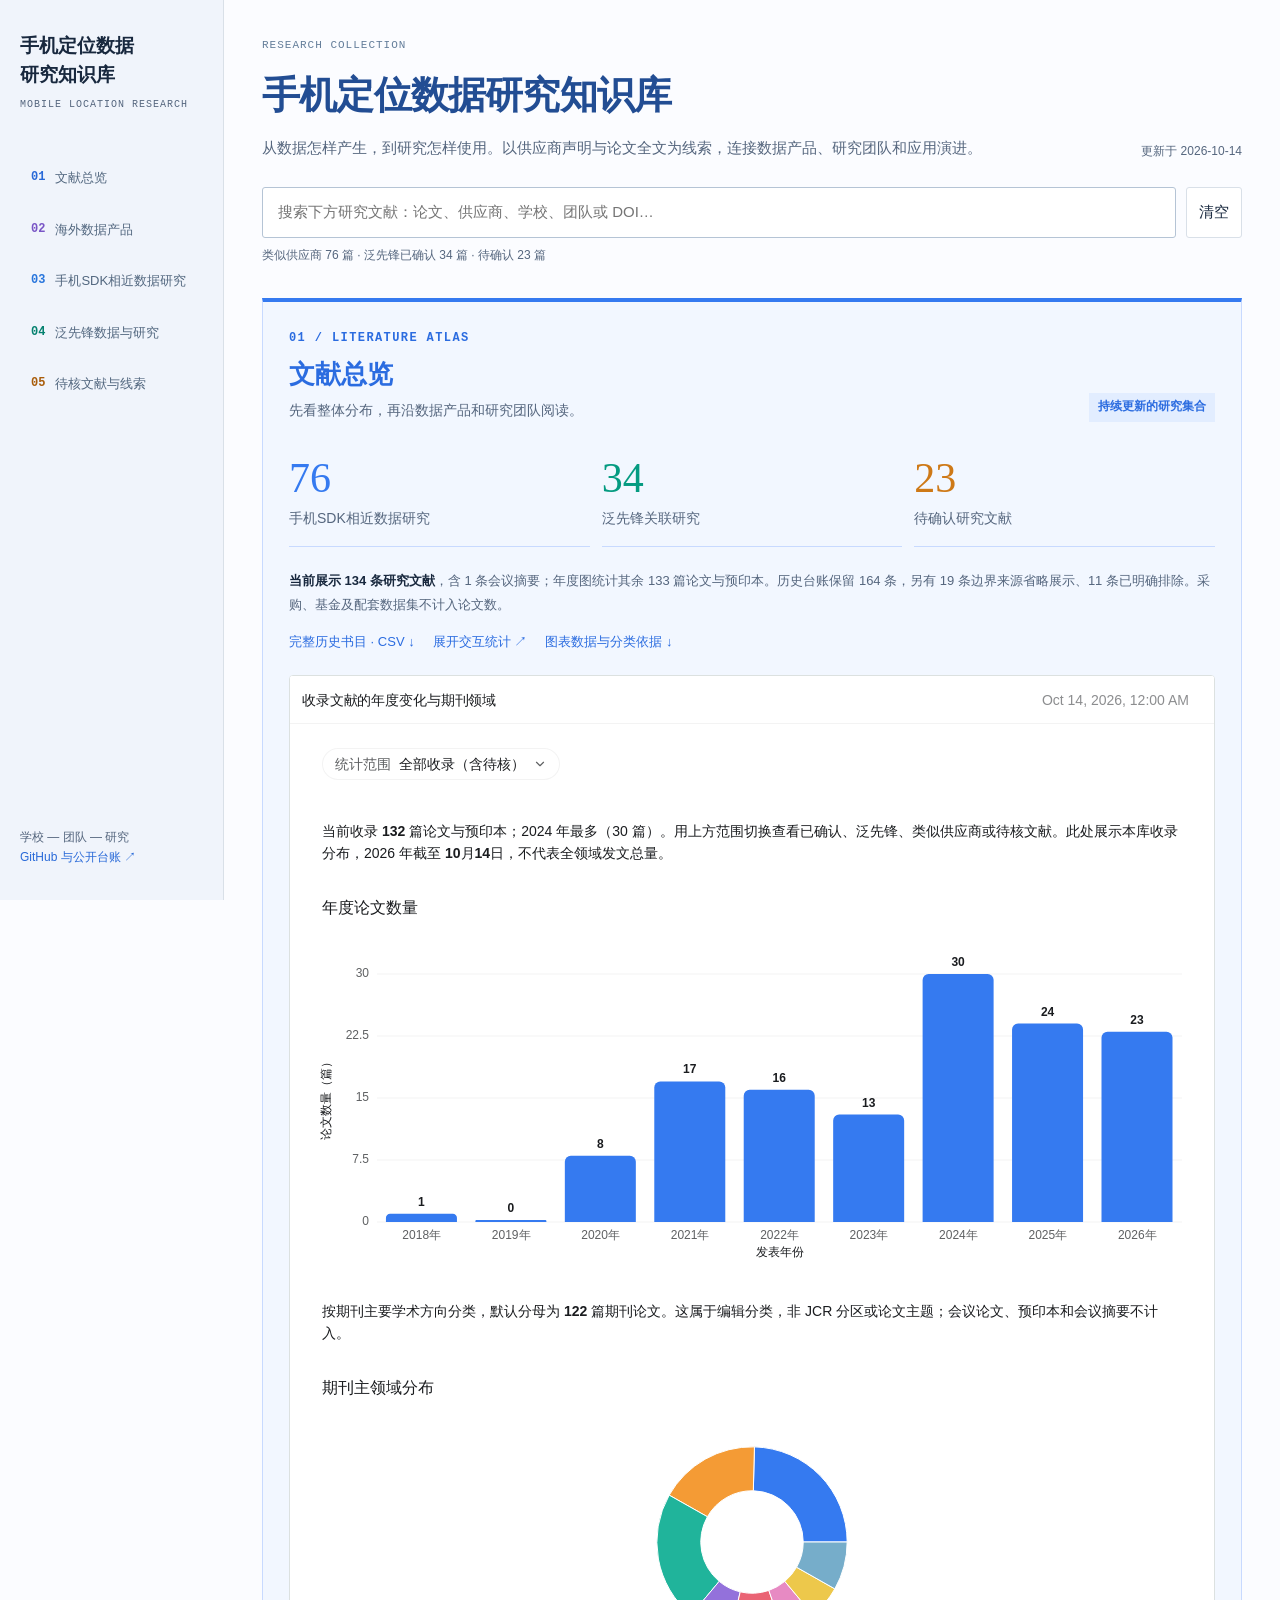
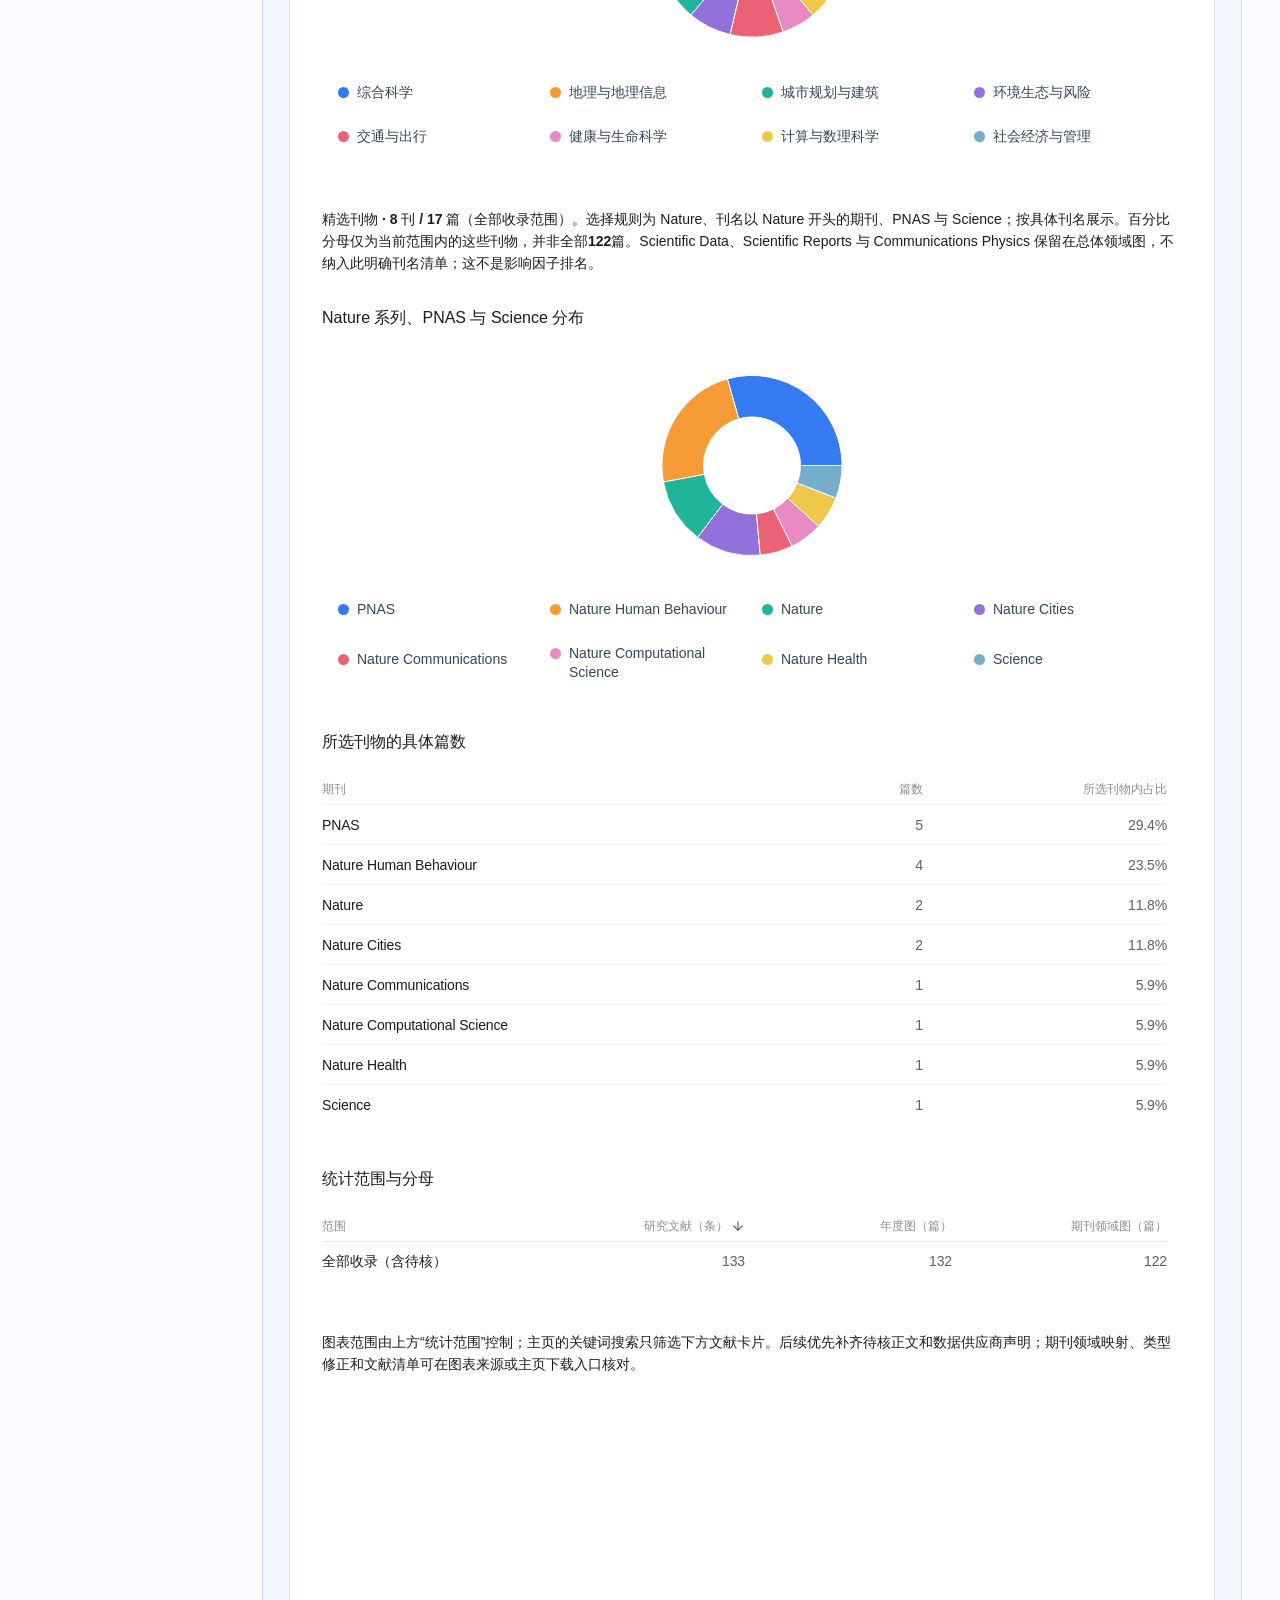
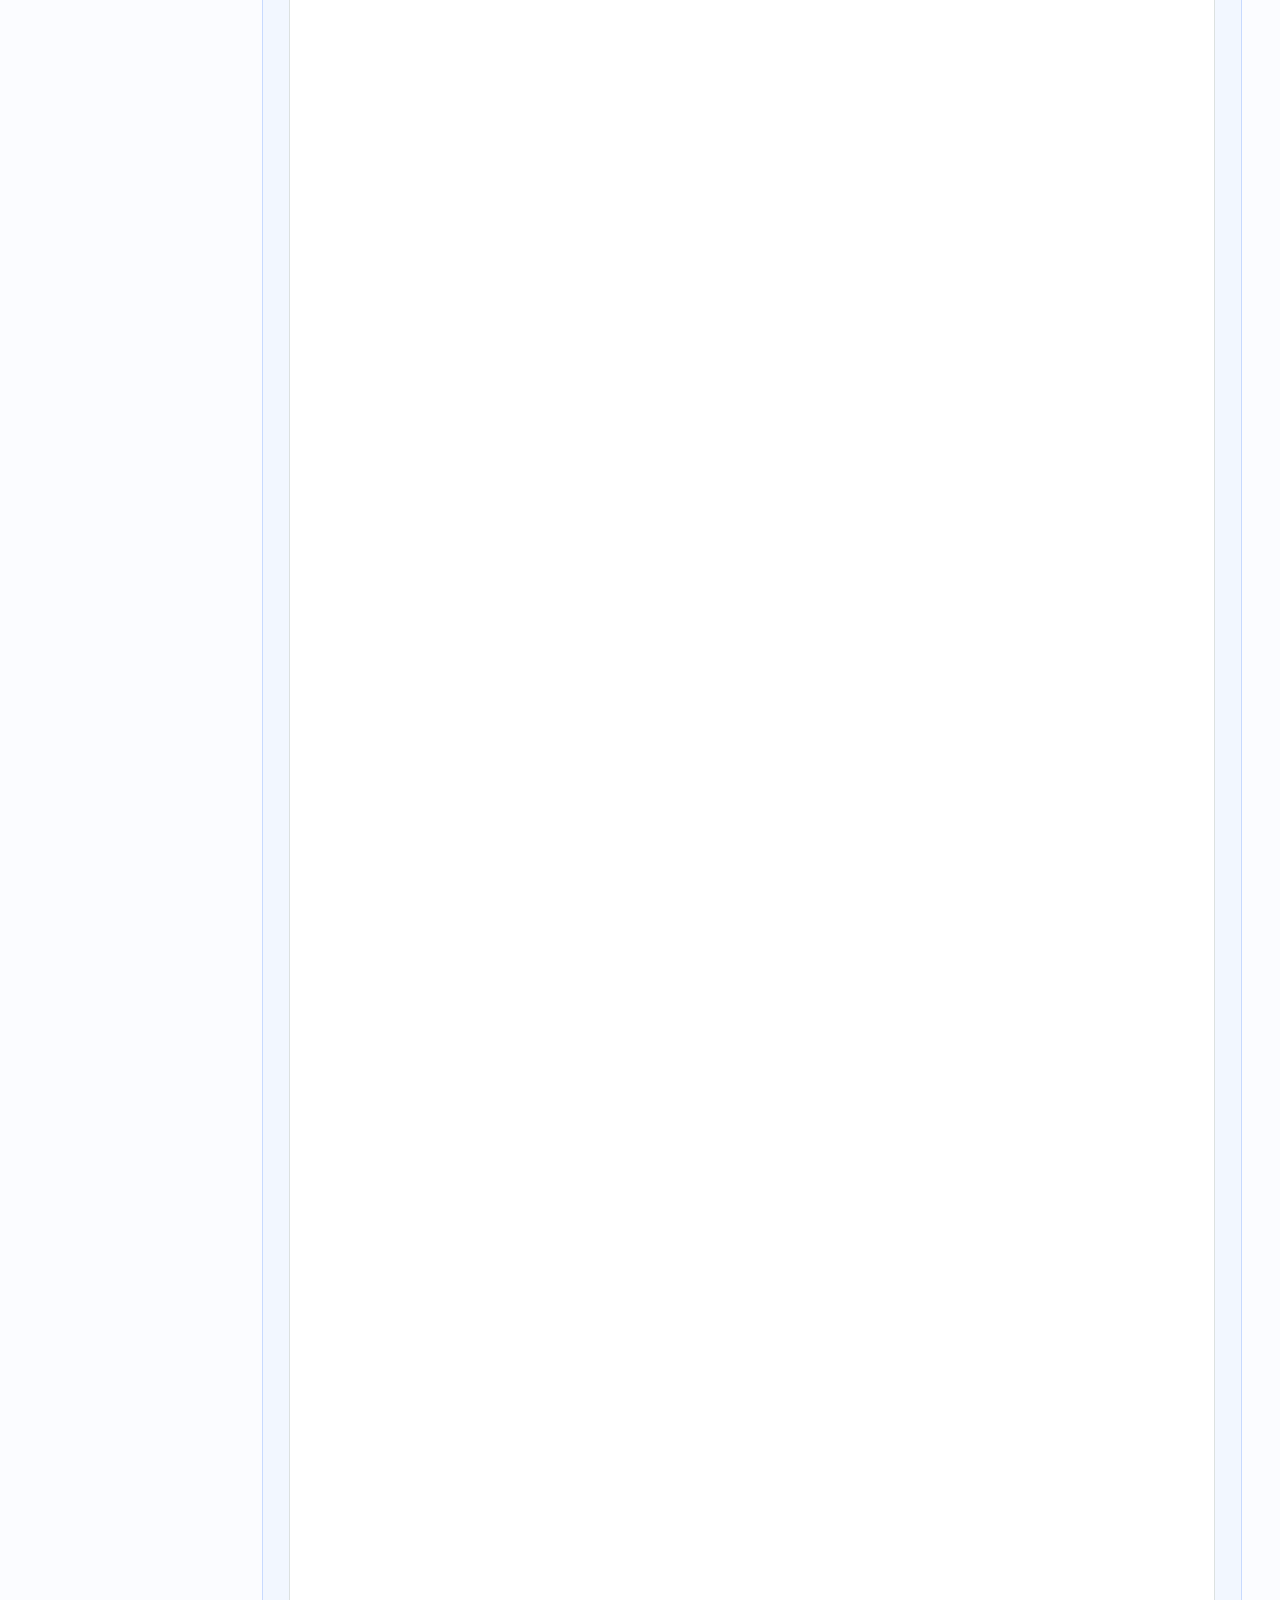
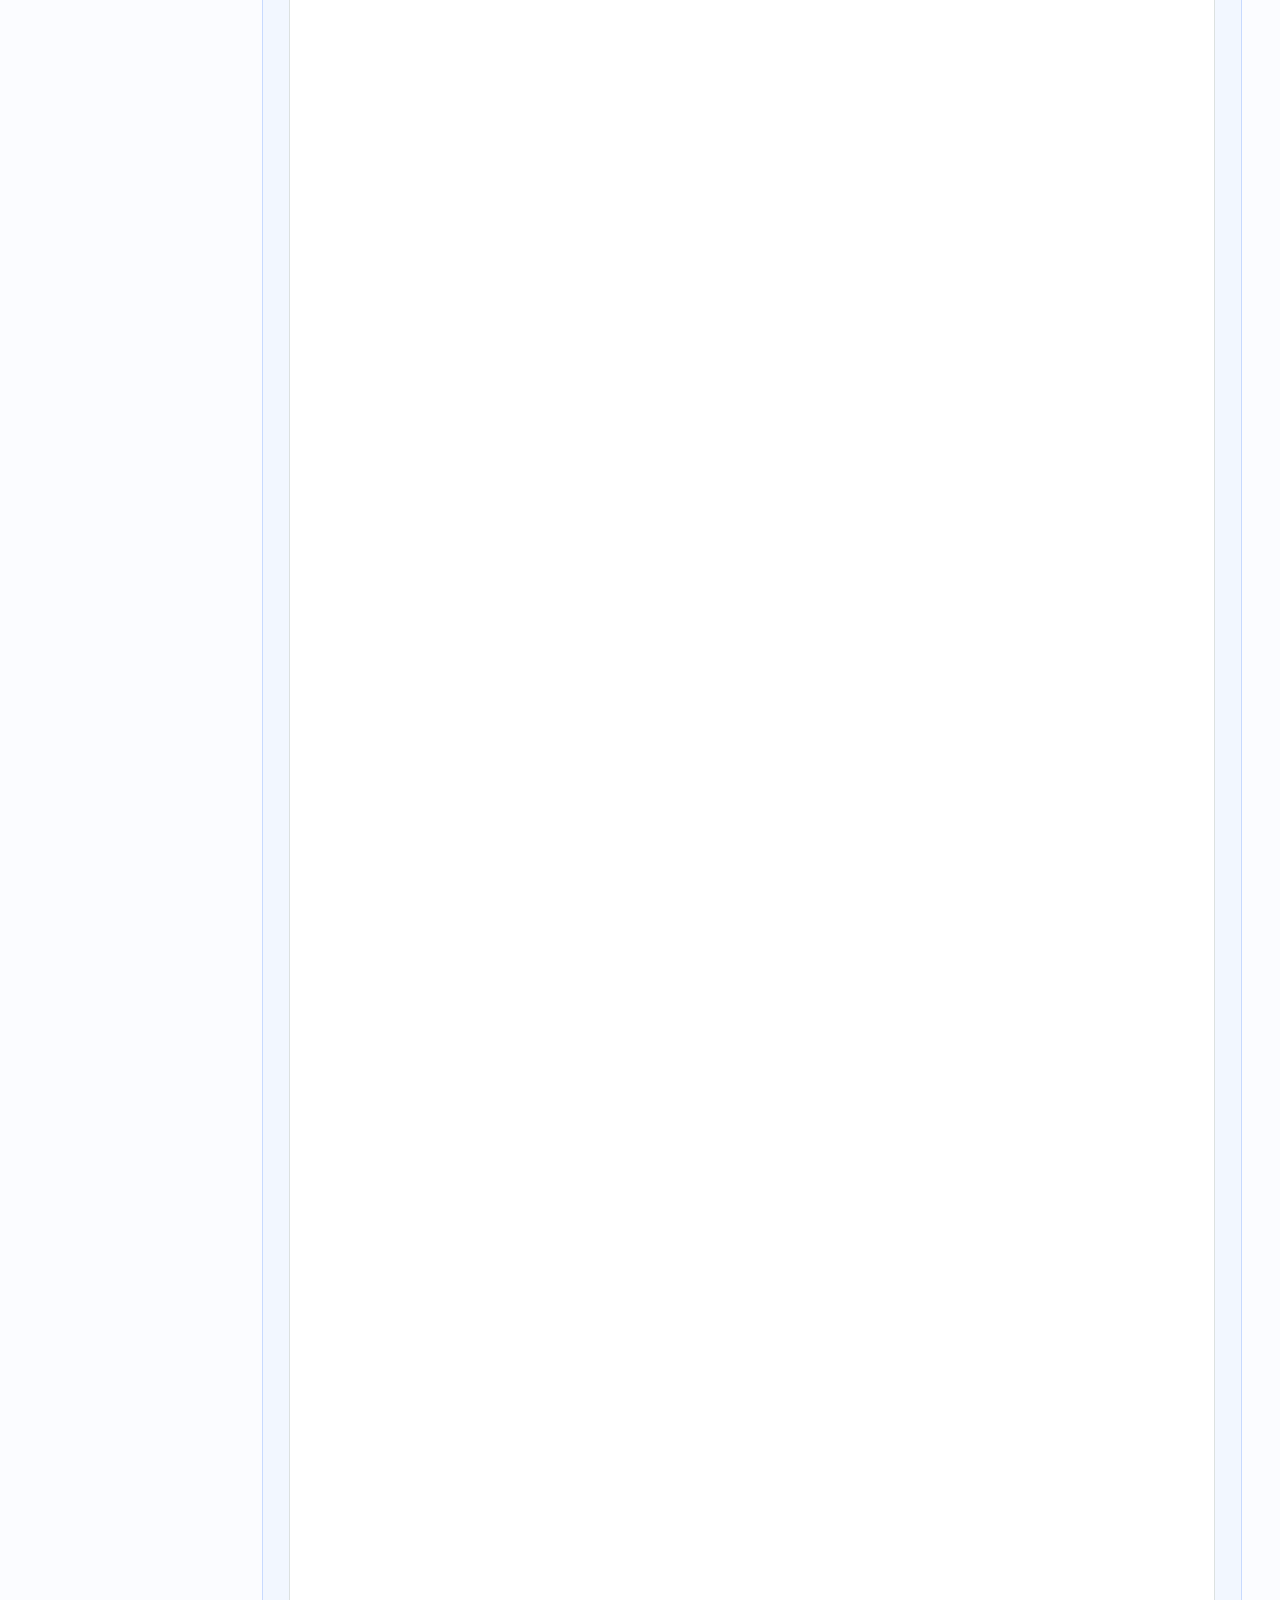
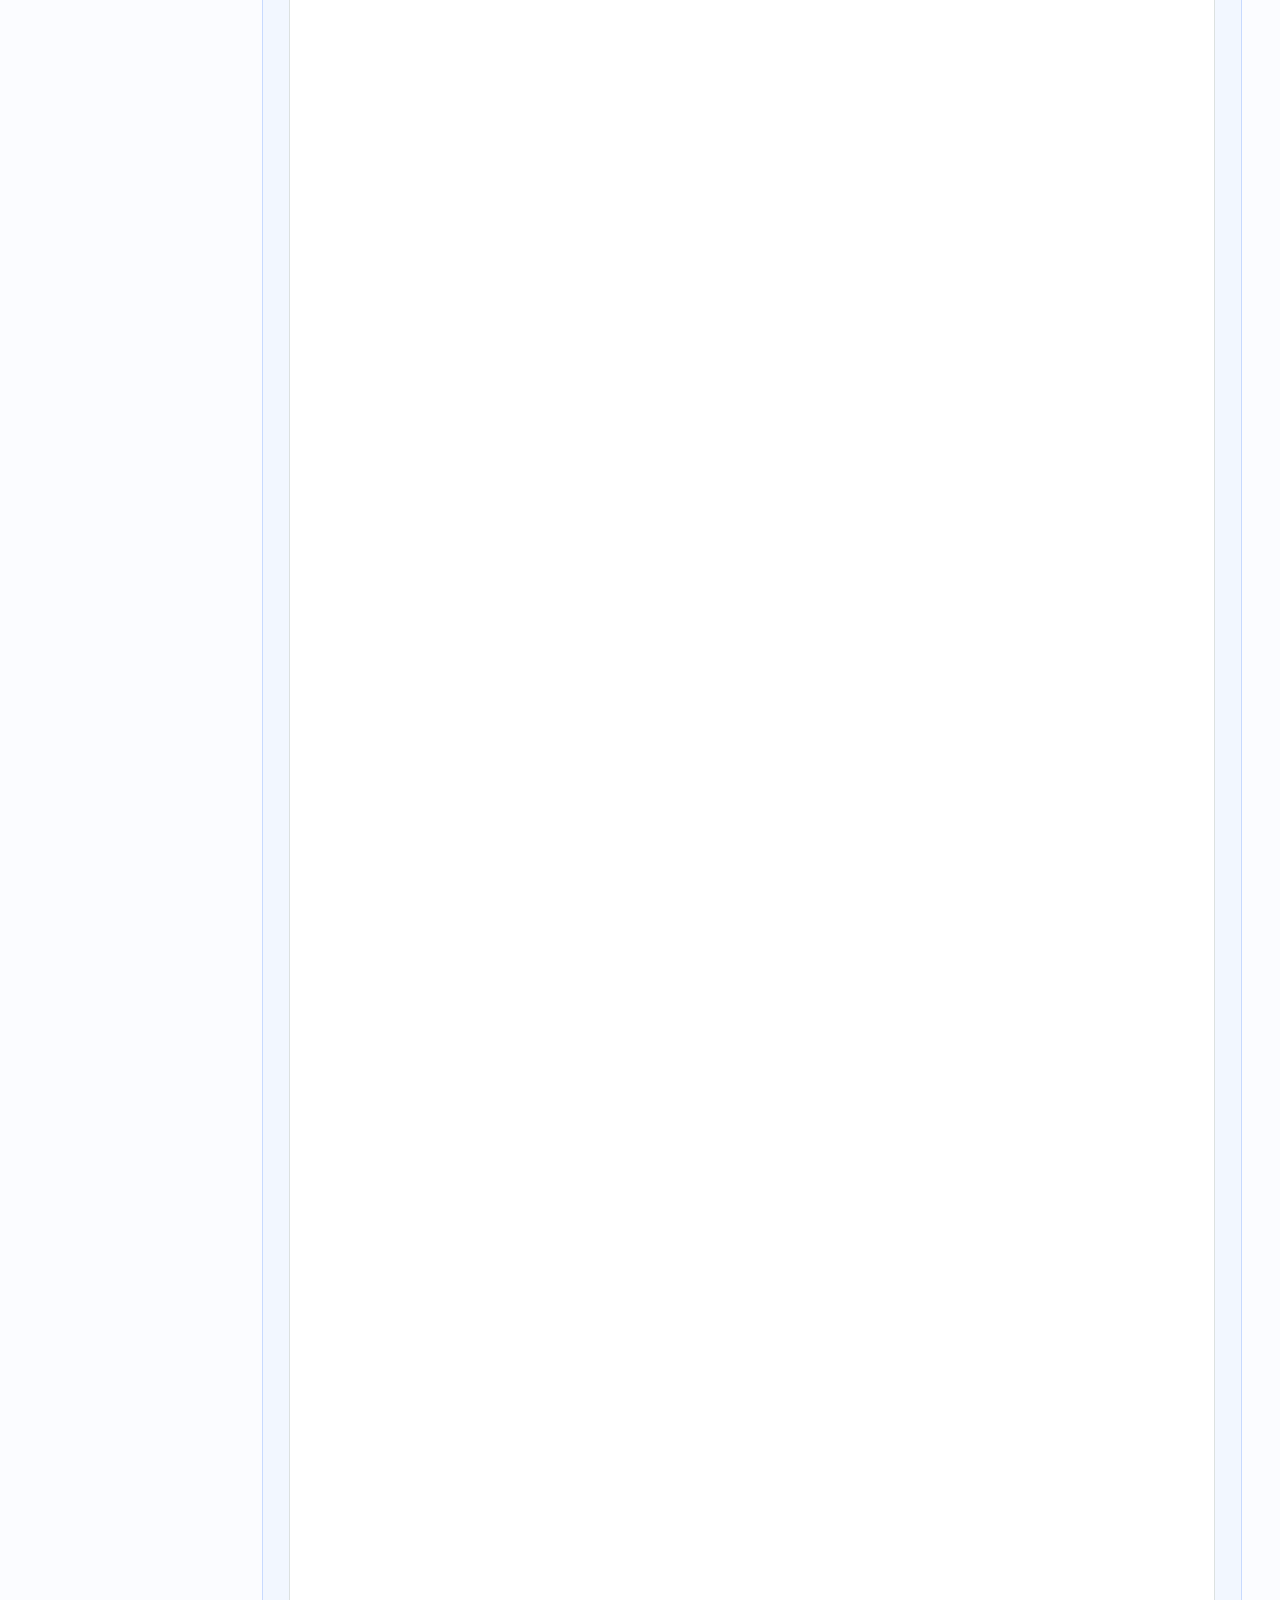
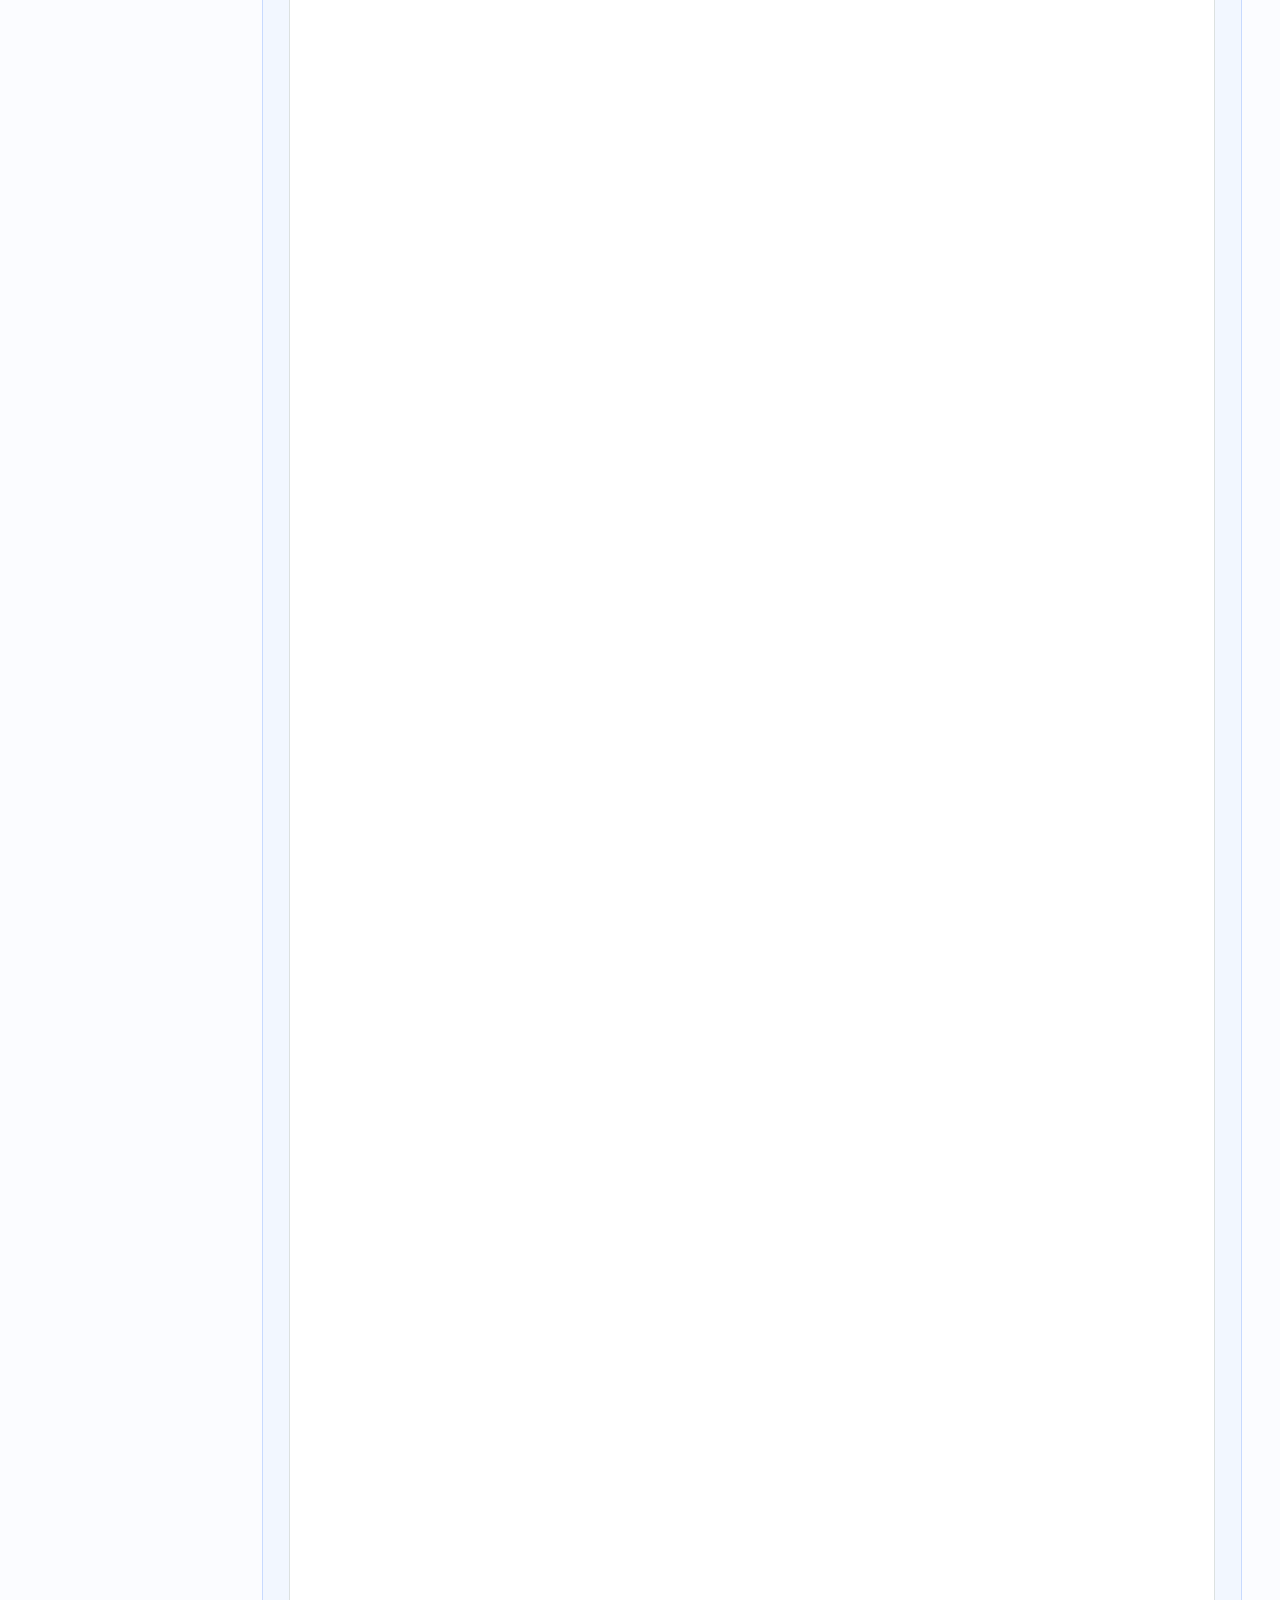
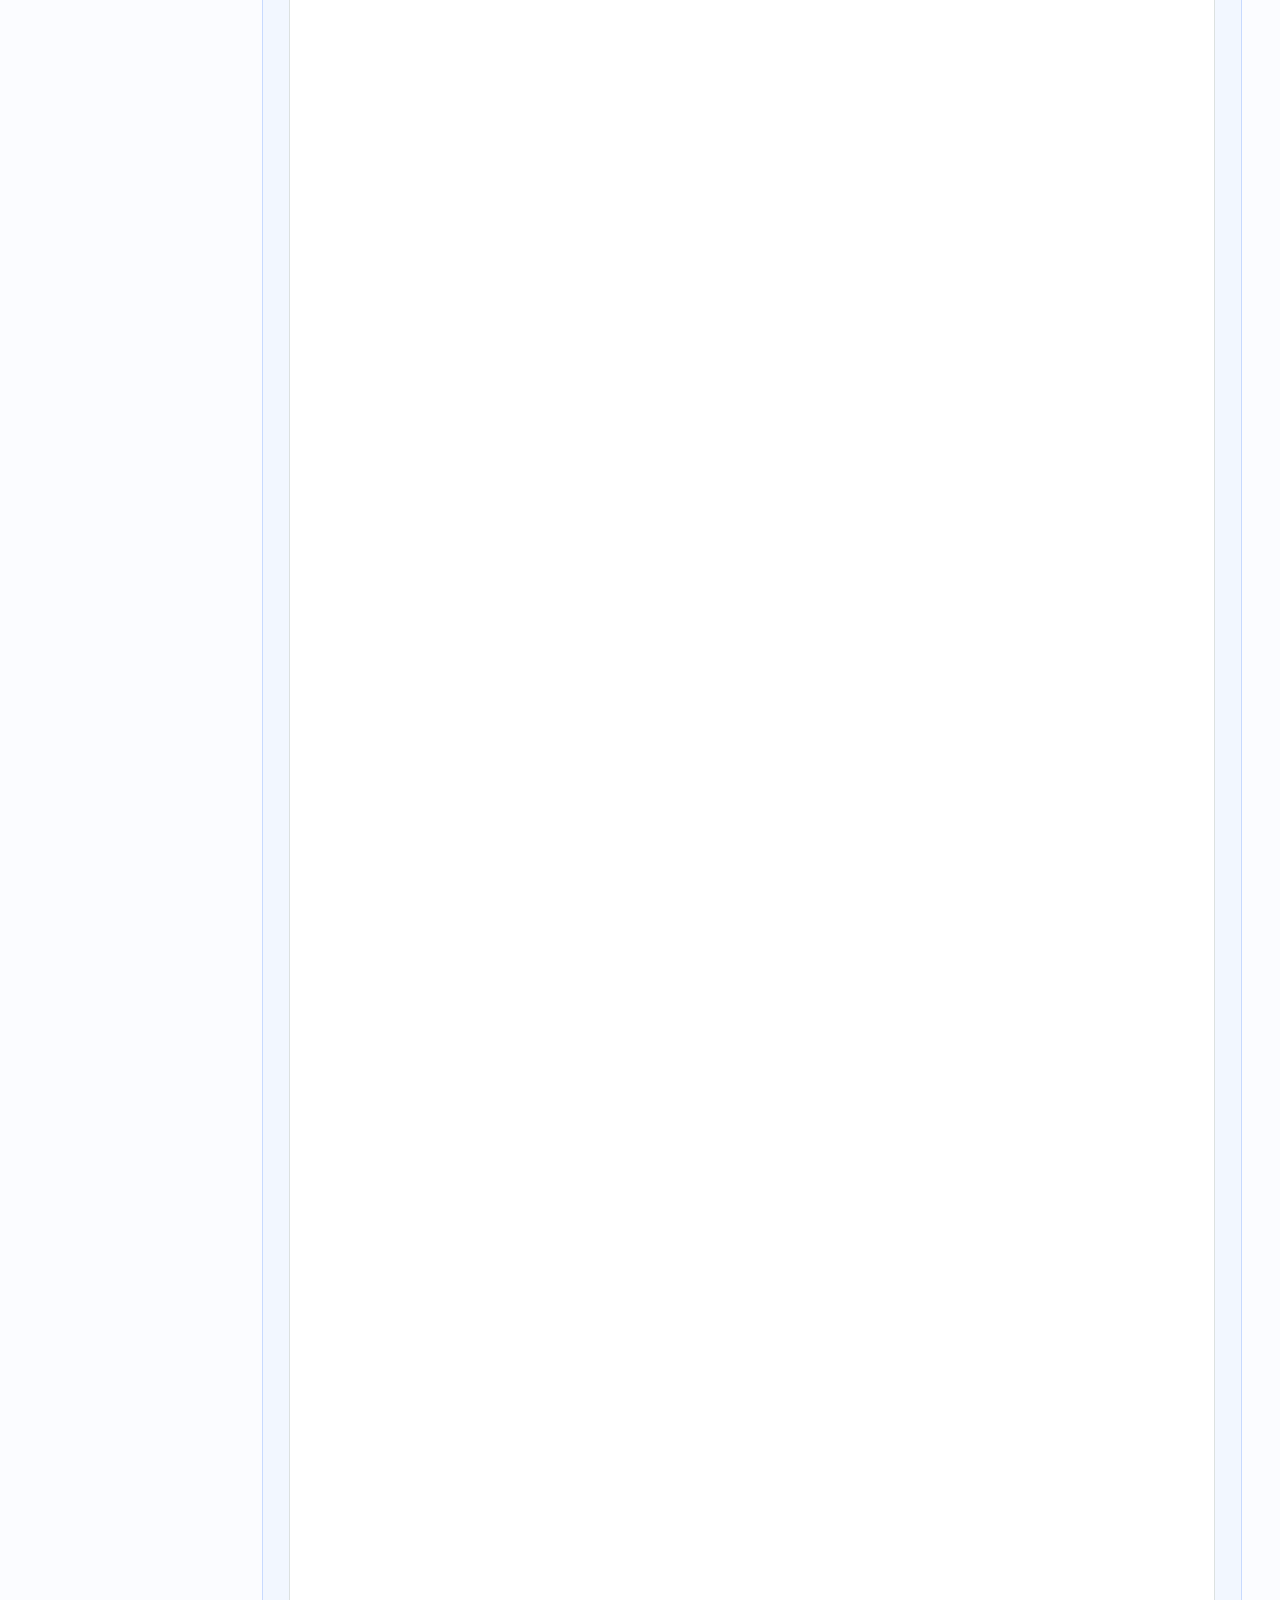
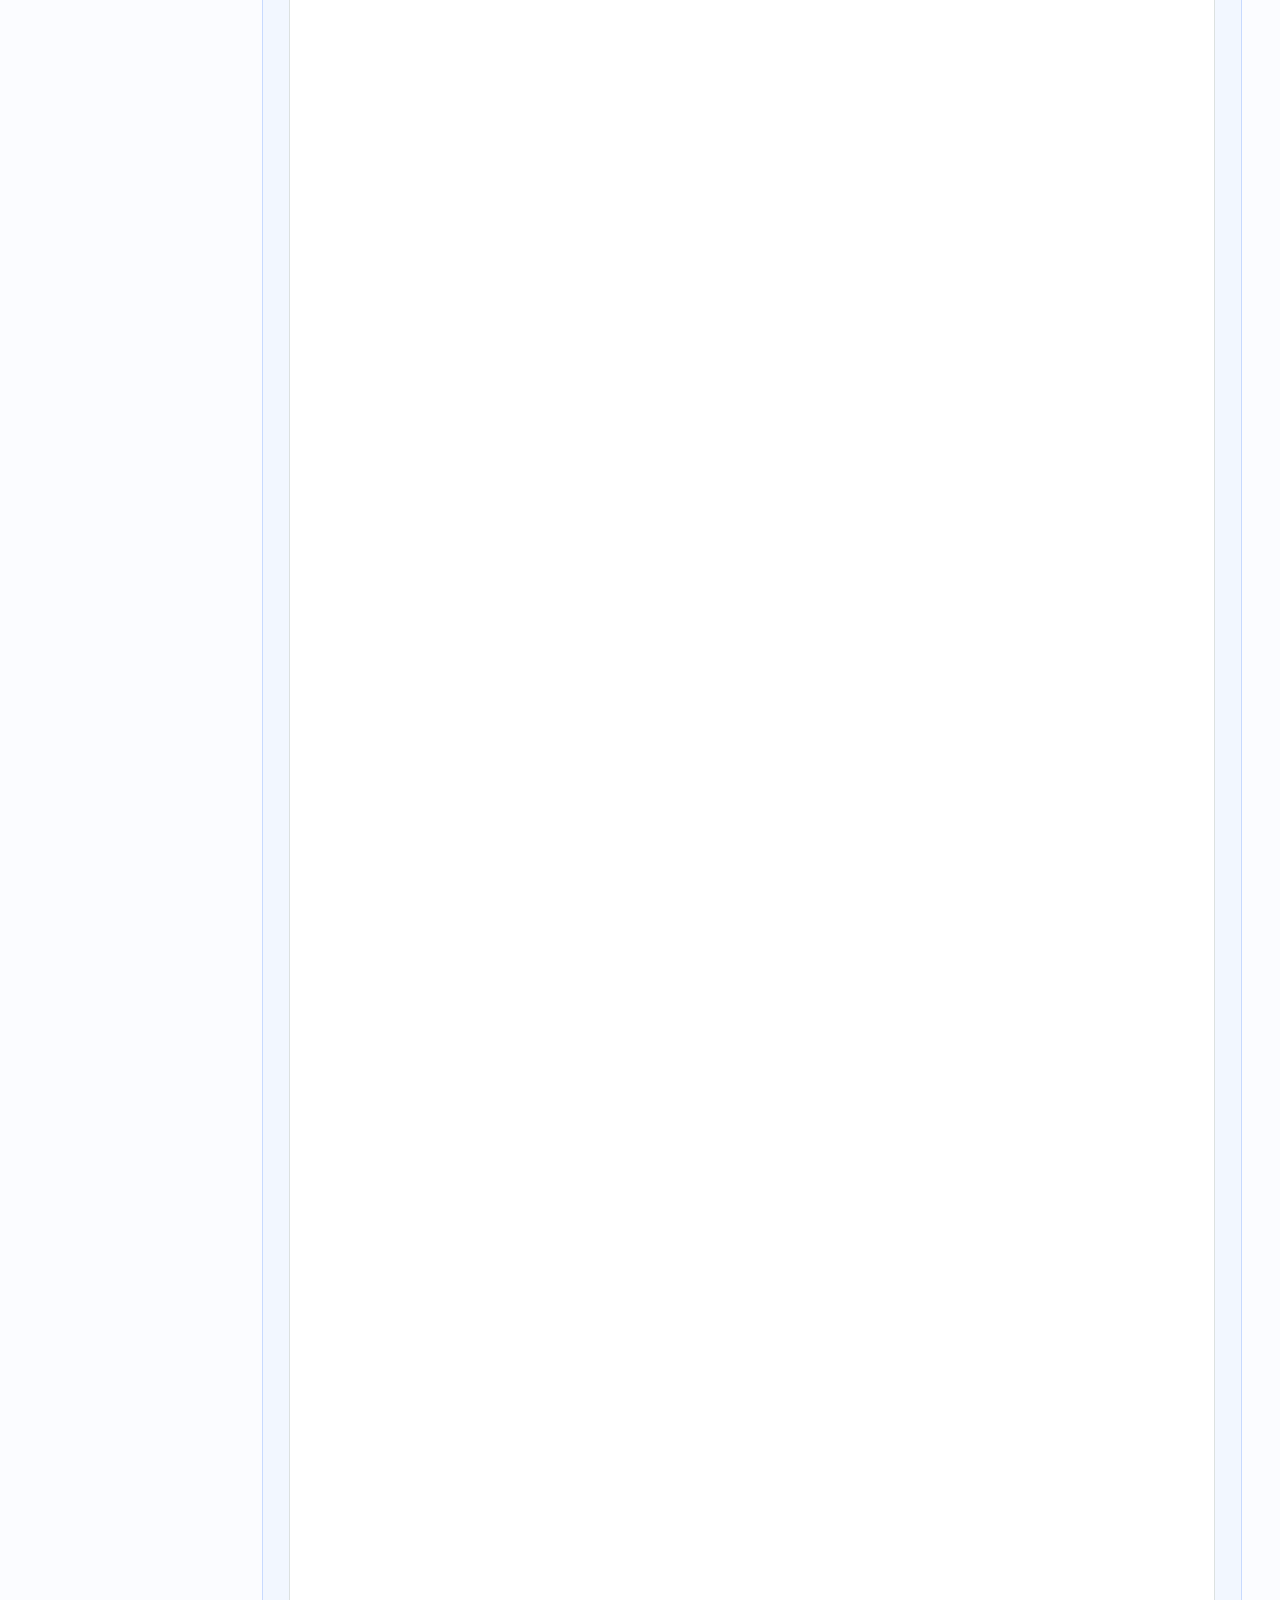
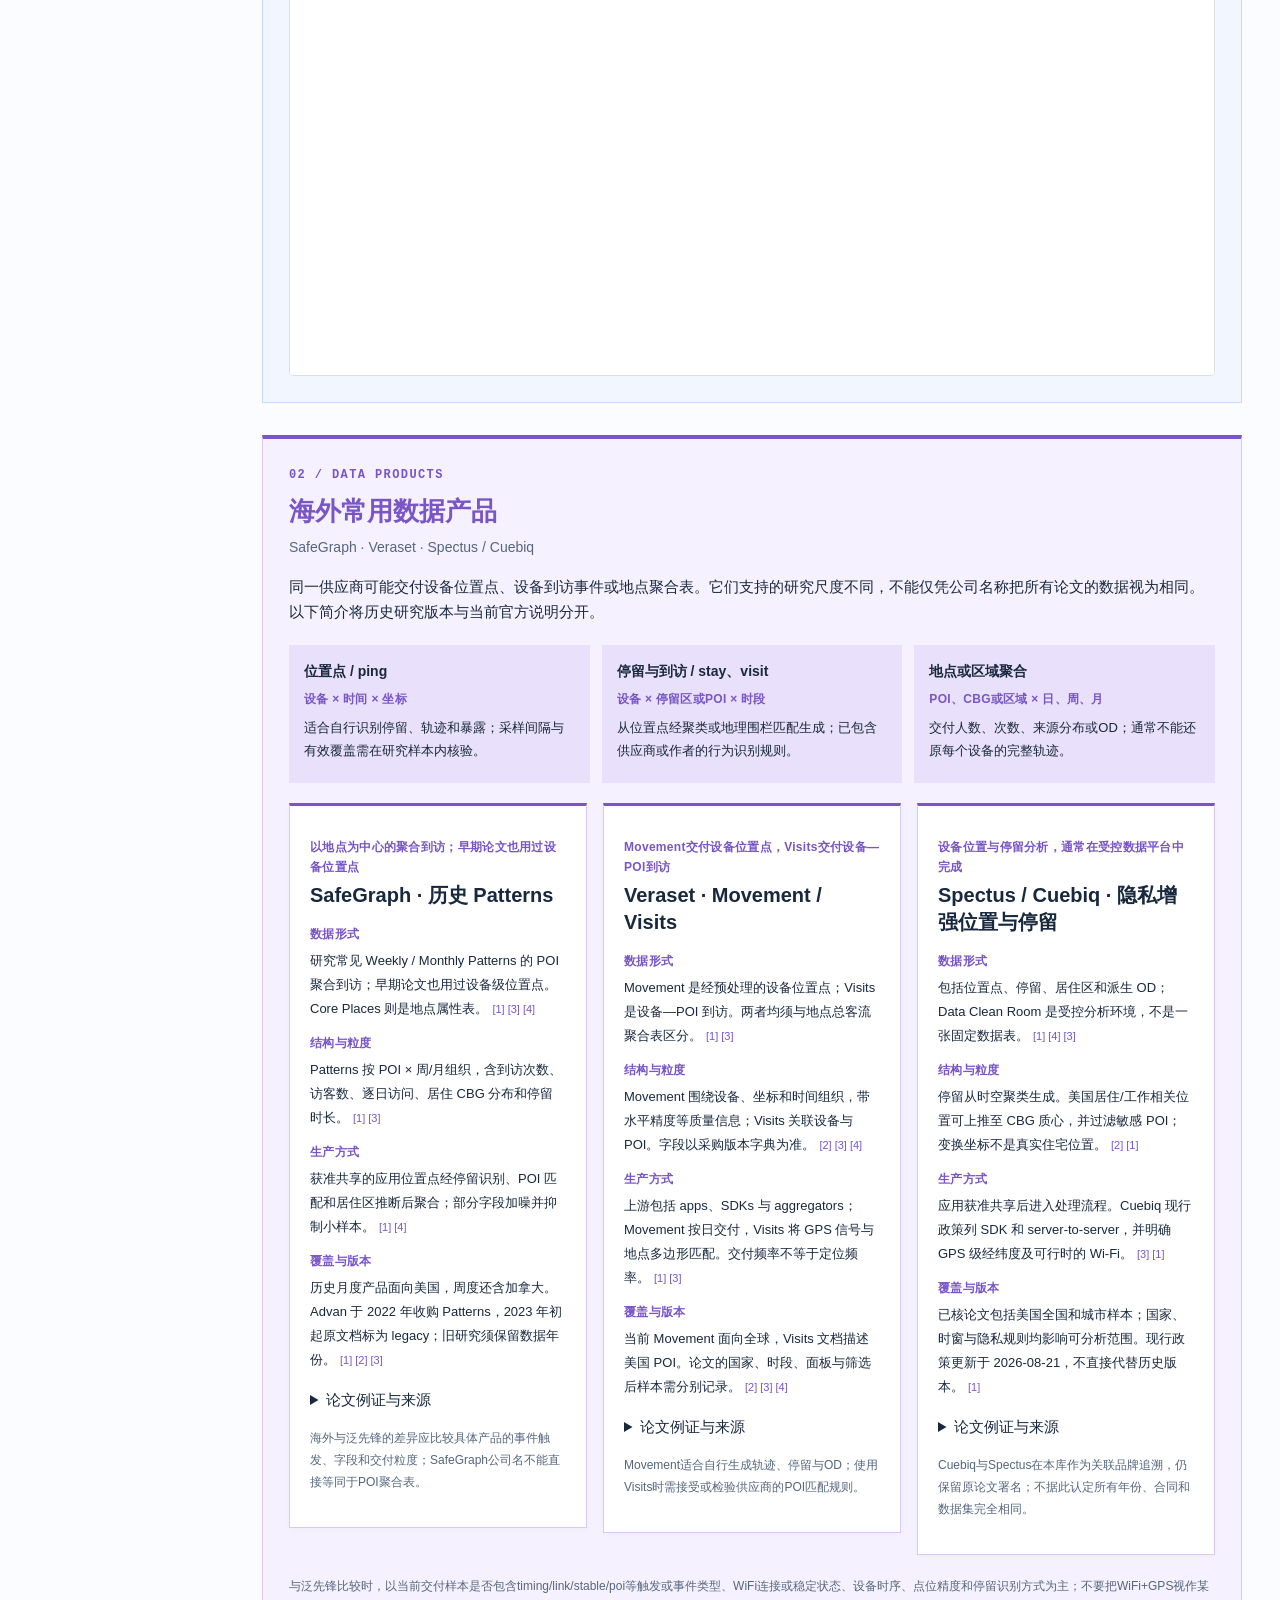
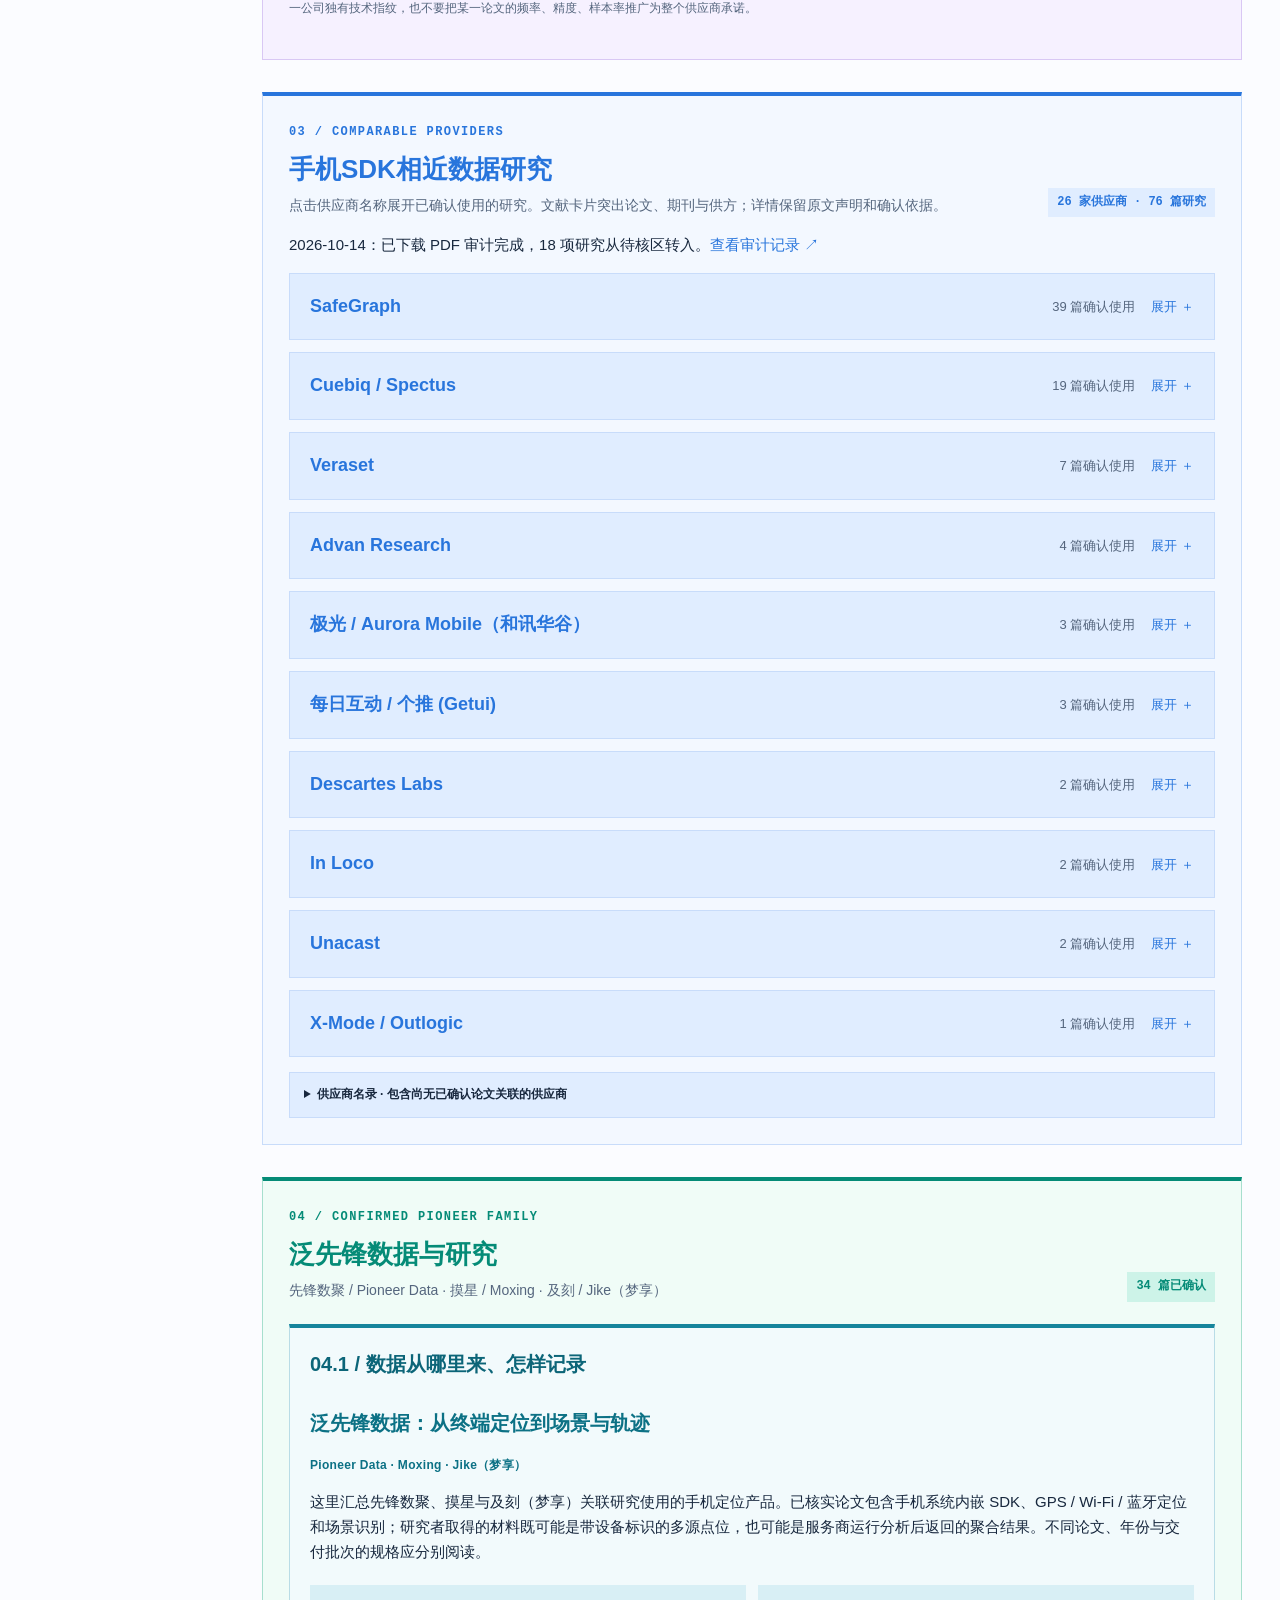
==== commit f0207bc7: "Audit downloaded SDK papers and classify confirmed overseas data sources" ====
--- a/index.html
+++ b/index.html
@@ -24,12 +24,12 @@
 <noscript><p><a href="literature-analytics.html">查看文献统计及可读数据表</a></p></noscript></section>
 <section id="data-products" class="section"><div class="sectionhead"><div><div class="number">02 / DATA PRODUCTS</div><h2>海外常用数据产品</h2><p>SafeGraph · Veraset · Spectus / Cuebiq</p></div></div><div class="data-profile overseas-profile"><h3 class="subsection-heading">海外常用位置数据：先分产品，再看供应商</h3><p>同一供应商可能交付设备位置点、设备到访事件或地点聚合表。它们支持的研究尺度不同，不能仅凭公司名称把所有论文的数据视为相同。以下简介将历史研究版本与当前官方说明分开。</p><div class="pipeline"><div><strong>位置点 / ping</strong><span class="profile-label">设备 × 时间 × 坐标</span><p>适合自行识别停留、轨迹和暴露；采样间隔与有效覆盖需在研究样本内核验。</p></div><div><strong>停留与到访 / stay、visit</strong><span class="profile-label">设备 × 停留区或POI × 时段</span><p>从位置点经聚类或地理围栏匹配生成；已包含供应商或作者的行为识别规则。</p></div><div><strong>地点或区域聚合</strong><span class="profile-label">POI、CBG或区域 × 日、周、月</span><p>交付人数、次数、来源分布或OD；通常不能还原每个设备的完整轨迹。</p></div></div><div class="profile-grid"><article class="profile-card" id="profile-safegraph"><p class="profile-label">以地点为中心的聚合到访；早期论文也用过设备位置点</p><h3>SafeGraph · 历史 Patterns</h3><dl class="profile-items"><div><dt>数据形式</dt><dd>研究常见 Weekly / Monthly Patterns 的 POI 聚合到访；早期论文也用过设备级位置点。Core Places 则是地点属性表。<span class="profile-source"><a href="#overseas-source-safegraph-sg-patterns" title="查看来源 1" aria-label="查看来源 1">[1]</a><a href="#overseas-source-safegraph-sg-paper" title="查看来源 3" aria-label="查看来源 3">[3]</a><a href="#overseas-source-safegraph-sg-early" title="查看来源 4" aria-label="查看来源 4">[4]</a></span></dd></div><div><dt>结构与粒度</dt><dd>Patterns 按 POI × 周/月组织，含到访次数、访客数、逐日访问、居住 CBG 分布和停留时长。<span class="profile-source"><a href="#overseas-source-safegraph-sg-patterns" title="查看来源 1" aria-label="查看来源 1">[1]</a><a href="#overseas-source-safegraph-sg-paper" title="查看来源 3" aria-label="查看来源 3">[3]</a></span></dd></div><div><dt>生产方式</dt><dd>获准共享的应用位置点经停留识别、POI 匹配和居住区推断后聚合；部分字段加噪并抑制小样本。<span class="profile-source"><a href="#overseas-source-safegraph-sg-patterns" title="查看来源 1" aria-label="查看来源 1">[1]</a><a href="#overseas-source-safegraph-sg-early" title="查看来源 4" aria-label="查看来源 4">[4]</a></span></dd></div><div><dt>覆盖与版本</dt><dd>历史月度产品面向美国，周度还含加拿大。Advan 于 2022 年收购 Patterns，2023 年初起原文档标为 legacy；旧研究须保留数据年份。<span class="profile-source"><a href="#overseas-source-safegraph-sg-patterns" title="查看来源 1" aria-label="查看来源 1">[1]</a><a href="#overseas-source-safegraph-sg-advan" title="查看来源 2" aria-label="查看来源 2">[2]</a><a href="#overseas-source-safegraph-sg-paper" title="查看来源 3" aria-label="查看来源 3">[3]</a></span></dd></div></dl><details><summary>论文例证与来源</summary><div class="evidence-example"><strong>PLOS ONE · 2021</strong><p><a href="https://doi.org/10.1371/journal.pone.0249726" target="_blank" rel="noopener noreferrer">Analysis of mobility data to build contact networks for COVID-19 ↗</a></p><p>2020-02-10至06-08，新墨西哥州Bernalillo County；正文第4页§2.1解释Weekly Patterns、Social Distancing和Core Places。Zotero现有简记明确：模型人口10,000不是原始实际样本量。</p></div><ol class="profile-source"><li id="overseas-source-safegraph-sg-patterns"><a href="https://docs.safegraph.com/docs/monthly-patterns" target="_blank" rel="noopener noreferrer">SafeGraph：Patterns历史产品、字段与方法 ↗</a></li><li id="overseas-source-safegraph-sg-advan"><a href="https://advanresearch.com/insights/advan-acquires-safegraphs-patterns-business-expanding-leadership-in-location-intelligence-and-foot-traffic-analytics" target="_blank" rel="noopener noreferrer">Advan收购Patterns公告（2022-11-03） ↗</a></li><li id="overseas-source-safegraph-sg-paper"><a href="https://doi.org/10.1371/journal.pone.0249726" target="_blank" rel="noopener noreferrer">Klise等：接触网络方法，PLOS ONE（2021） ↗</a></li><li id="overseas-source-safegraph-sg-early"><a href="https://www.anderson.ucla.edu/faculty_pages/keith.chen/papers/Final_Science18.pdf" target="_blank" rel="noopener noreferrer">Chen与Rohla：历史设备级ping，Science（2018） ↗</a></li></ol></details><p class="profile-note">海外与泛先锋的差异应比较具体产品的事件触发、字段和交付粒度；SafeGraph公司名不能直接等同于POI聚合表。</p></article><article class="profile-card" id="profile-veraset"><p class="profile-label">Movement交付设备位置点，Visits交付设备—POI到访</p><h3>Veraset · Movement / Visits</h3><dl class="profile-items"><div><dt>数据形式</dt><dd>Movement 是经预处理的设备位置点；Visits 是设备—POI 到访。两者均须与地点总客流聚合表区分。<span class="profile-source"><a href="#overseas-source-veraset-vs-movement" title="查看来源 1" aria-label="查看来源 1">[1]</a><a href="#overseas-source-veraset-vs-visits" title="查看来源 3" aria-label="查看来源 3">[3]</a></span></dd></div><div><dt>结构与粒度</dt><dd>Movement 围绕设备、坐标和时间组织，带水平精度等质量信息；Visits 关联设备与 POI。字段以采购版本字典为准。<span class="profile-source"><a href="#overseas-source-veraset-vs-product" title="查看来源 2" aria-label="查看来源 2">[2]</a><a href="#overseas-source-veraset-vs-visits" title="查看来源 3" aria-label="查看来源 3">[3]</a><a href="#overseas-source-veraset-vs-paper" title="查看来源 4" aria-label="查看来源 4">[4]</a></span></dd></div><div><dt>生产方式</dt><dd>上游包括 apps、SDKs 与 aggregators；Movement 按日交付，Visits 将 GPS 信号与地点多边形匹配。交付频率不等于定位频率。<span class="profile-source"><a href="#overseas-source-veraset-vs-movement" title="查看来源 1" aria-label="查看来源 1">[1]</a><a href="#overseas-source-veraset-vs-visits" title="查看来源 3" aria-label="查看来源 3">[3]</a></span></dd></div><div><dt>覆盖与版本</dt><dd>当前 Movement 面向全球，Visits 文档描述美国 POI。论文的国家、时段、面板与筛选后样本需分别记录。<span class="profile-source"><a href="#overseas-source-veraset-vs-product" title="查看来源 2" aria-label="查看来源 2">[2]</a><a href="#overseas-source-veraset-vs-visits" title="查看来源 3" aria-label="查看来源 3">[3]</a><a href="#overseas-source-veraset-vs-paper" title="查看来源 4" aria-label="查看来源 4">[4]</a></span></dd></div></dl><details><summary>论文例证与来源</summary><div class="evidence-example"><strong>Proceedings of the National Academy of Sciences · 2021</strong><p><a href="https://doi.org/10.1073/pnas.2015455118" target="_blank" rel="noopener noreferrer">Nursing home staff networks and COVID-19 ↗</a></p><p>Materials and Methods / Smartphone Location Data（PDF第5页）：Veraset汇集Apple/Android应用位置；此研究报告典型约10分钟一次ping，并自行用至少3个点、跨度至少1小时识别养老院访问。该频率和阈值属于本研究，不能推广至全部Veraset产品。</p></div><ol class="profile-source"><li id="overseas-source-veraset-vs-movement"><a href="https://www.veraset.com/resource/doc/datasets-schema/docs" target="_blank" rel="noopener noreferrer">Veraset Movement：上游与交付文档 ↗</a></li><li id="overseas-source-veraset-vs-product"><a href="https://www.veraset.com/datasets/movement" target="_blank" rel="noopener noreferrer">Movement：设备级GPS与质量字段 ↗</a></li><li id="overseas-source-veraset-vs-visits"><a href="https://www.veraset.com/resource/doc/datasets-schema/visits---documentation-veraset" target="_blank" rel="noopener noreferrer">Visits：美国设备—POI到访产品 ↗</a></li><li id="overseas-source-veraset-vs-paper"><a href="https://www.anderson.ucla.edu/faculty/keith.chen/papers/Final_PNAS20.pdf" target="_blank" rel="noopener noreferrer">Chen等：养老院网络，PNAS（2021） ↗</a></li></ol></details><p class="profile-note">Movement适合自行生成轨迹、停留与OD；使用Visits时需接受或检验供应商的POI匹配规则。</p></article><article class="profile-card" id="profile-spectus-cuebiq"><p class="profile-label">设备位置与停留分析，通常在受控数据平台中完成</p><h3>Spectus / Cuebiq · 隐私增强位置与停留</h3><dl class="profile-items"><div><dt>数据形式</dt><dd>包括位置点、停留、居住区和派生 OD；Data Clean Room 是受控分析环境，不是一张固定数据表。<span class="profile-source"><a href="#overseas-source-spectus-cuebiq-sp-paper" title="查看来源 1" aria-label="查看来源 1">[1]</a><a href="#overseas-source-spectus-cuebiq-sp-portal" title="查看来源 4" aria-label="查看来源 4">[4]</a><a href="#overseas-source-spectus-cuebiq-sp-policy" title="查看来源 3" aria-label="查看来源 3">[3]</a></span></dd></div><div><dt>结构与粒度</dt><dd>停留从时空聚类生成。美国居住/工作相关位置可上推至 CBG 质心，并过滤敏感 POI；变换坐标不是真实住宅位置。<span class="profile-source"><a href="#overseas-source-spectus-cuebiq-sp-privacy" title="查看来源 2" aria-label="查看来源 2">[2]</a><a href="#overseas-source-spectus-cuebiq-sp-paper" title="查看来源 1" aria-label="查看来源 1">[1]</a></span></dd></div><div><dt>生产方式</dt><dd>应用获准共享后进入处理流程。Cuebiq 现行政策列 SDK 和 server-to-server，并明确 GPS 级经纬度及可行时的 Wi-Fi。<span class="profile-source"><a href="#overseas-source-spectus-cuebiq-sp-policy" title="查看来源 3" aria-label="查看来源 3">[3]</a><a href="#overseas-source-spectus-cuebiq-sp-paper" title="查看来源 1" aria-label="查看来源 1">[1]</a></span></dd></div><div><dt>覆盖与版本</dt><dd>已核论文包括美国全国和城市样本；国家、时窗与隐私规则均影响可分析范围。现行政策更新于 2026-08-21，不直接代替历史版本。<span class="profile-source"><a href="#overseas-source-spectus-cuebiq-sp-paper" title="查看来源 1" aria-label="查看来源 1">[1]</a></span></dd></div></dl><details><summary>论文例证与来源</summary><div class="evidence-example"><strong>Scientific Data · 2024</strong><p><a href="https://doi.org/10.1038/s41597-024-03490-y" target="_blank" rel="noopener noreferrer">An experienced racial-ethnic diversity dataset in the United States using human mobility data ↗</a></p><p>Methods / Stays and home areas：2022年3、6、9、12月各两周；应用位置经SOC聚类形成停留。用该文说明数据形态与样本时间，不把论文报告的全部面板规模解释成过滤后分析人数。</p></div><p class="profile-source">补充例证：<a href="https://doi.org/10.1038/s44284-024-00093-x" target="_blank" rel="noopener noreferrer">Nature Cities · Big mobility data reveals hyperlocal air pollution exposure disparities in the Bronx, New York ↗</a></p><ol class="profile-source"><li id="overseas-source-spectus-cuebiq-sp-paper"><a href="https://www.nature.com/articles/s41597-024-03490-y" target="_blank" rel="noopener noreferrer">美国经历性族群多样性，Scientific Data（2024） ↗</a></li><li id="overseas-source-spectus-cuebiq-sp-privacy"><a href="https://docs.spectus.ai/Getting%20Started/User_Guides/Data_Assets/Device_Recurring_Areas_and_Sensitive_Locations/" target="_blank" rel="noopener noreferrer">居住/工作区域上推与敏感地点处理 ↗</a></li><li id="overseas-source-spectus-cuebiq-sp-policy"><a href="https://cuebiq.com/privacy-policy/" target="_blank" rel="noopener noreferrer">Cuebiq数据来源与字段政策（更新2026-08-21） ↗</a></li><li id="overseas-source-spectus-cuebiq-sp-portal"><a href="https://docs.spectus.ai/" target="_blank" rel="noopener noreferrer">Cuebiq / Spectus平台文档 ↗</a></li></ol></details><p class="profile-note">Cuebiq与Spectus在本库作为关联品牌追溯，仍保留原论文署名；不据此认定所有年份、合同和数据集完全相同。</p></article></div><p class="profile-note">与泛先锋比较时，以当前交付样本是否包含timing/link/stable/poi等触发或事件类型、WiFi连接或稳定状态、设备时序、点位精度和停留识别方式为主；不要把WiFi+GPS视作某一公司独有技术指纹，也不要把某一论文的频率、精度、样本率推广为整个供应商承诺。</p></div>
 </section>
-<section id="providers" class="section"><div class="sectionhead"><div><div class="number">03 / COMPARABLE PROVIDERS</div><h2>手机SDK相近数据研究</h2><p>点击供应商名称展开已确认使用的研究。文献卡片突出论文、期刊与供方；详情保留原文声明和确认依据。</p></div><span class="count" id="analog-count"></span></div><div id="provider-shortcuts" class="section-tabs"></div><div id="analog-list"></div><details class="provider-directory"><summary>供应商名录 · 包含尚无已确认论文关联的供应商</summary><div id="provider-directory" class="provider-chips"></div></details></section>
+<section id="providers" class="section"><div class="sectionhead"><div><div class="number">03 / COMPARABLE PROVIDERS</div><h2>手机SDK相近数据研究</h2><p>点击供应商名称展开已确认使用的研究。文献卡片突出论文、期刊与供方；详情保留原文声明和确认依据。</p></div><span class="count" id="analog-count"></span></div><div id="provider-shortcuts" class="section-tabs"></div><p class="section-note">2026-10-14：已下载 PDF 审计完成，18 项研究从待核区转入。<a href="https://github.com/YeCao02/Mobile-phone-location-reasearch/blob/main/docs/pdf-source-audit-2026-10-14.md" target="_blank" rel="noopener noreferrer">查看审计记录 ↗</a></p><div id="analog-list"></div><details class="provider-directory"><summary>供应商名录 · 包含尚无已确认论文关联的供应商</summary><div id="provider-directory" class="provider-chips"></div></details></section>
 <section id="china" class="section"><div class="sectionhead"><div><div class="number">04 / CONFIRMED PIONEER FAMILY</div><h2>泛先锋数据与研究</h2><p>先锋数聚 / Pioneer Data · 摸星 / Moxing · 及刻 / Jike（梦享）</p></div><span id="china-count" class="count"></span></div><!-- PIONEER PROFILE START --><div id="pioneer-data" class="data-intro"><h3 class="subsection-heading">04.1 / 数据从哪里来、怎样记录</h3><div class="data-profile pioneer-profile"><h3 class="subsection-heading">泛先锋数据：从终端定位到场景与轨迹</h3><p class="profile-label">Pioneer Data · Moxing · Jike（梦享）</p><p>这里汇总先锋数聚、摸星与及刻（梦享）关联研究使用的手机定位产品。已核实论文包含手机系统内嵌 SDK、GPS / Wi-Fi / 蓝牙定位和场景识别；研究者取得的材料既可能是带设备标识的多源点位，也可能是服务商运行分析后返回的聚合结果。不同论文、年份与交付批次的规格应分别阅读。</p><div class="pipeline"><div><strong>终端采集</strong><p>与手机厂商合作，将 SDK 嵌入国行安卓手机系统，并在用户同意许可后获取位置。<span class="profile-source"><a href="#pioneer-source-P19-S1" title="查看来源 1" aria-label="查看来源 1">[1]</a><a href="#pioneer-source-P19-S2" title="查看来源 2" aria-label="查看来源 2">[2]</a><a href="#pioneer-source-P19-S3" title="查看来源 3" aria-label="查看来源 3">[3]</a><a href="#pioneer-source-P21-USER" title="查看来源 6" aria-label="查看来源 6">[6]</a></span></p></div><div><strong>多源定位与场景识别</strong><p>GPS 定时记录与 Wi-Fi 连接、稳定停留、场景指纹记录共同形成观测；各类型的触发条件不同。<span class="profile-source"><a href="#pioneer-source-P19-S1" title="查看来源 1" aria-label="查看来源 1">[1]</a><a href="#pioneer-source-P19-S4" title="查看来源 4" aria-label="查看来源 4">[4]</a></span></p></div><div><strong>点位、停留与画像</strong><p>通过设备标识关联时间、经纬度、来源类型及可用的 POI / 停留区间；部分产品另提供推断的职住地和人群标签。<span class="profile-source"><a href="#pioneer-source-P19-S1" title="查看来源 1" aria-label="查看来源 1">[1]</a></span></p></div><div><strong>交付与研究</strong><p>清洗点位后构建停留、访问或出行链；也有由服务商执行研究代码、仅返回聚合结果的交付方式。<span class="profile-source"><a href="#pioneer-source-P19-S1" title="查看来源 1" aria-label="查看来源 1">[1]</a><a href="#pioneer-source-P19-S5" title="查看来源 5" aria-label="查看来源 5">[5]</a></span></p></div><div class="pipeline-wide alias-card"><strong>关联品牌与公司名称</strong><p>按用户提供的供应商信息：及刻与先锋同一资方、同一数据来源，同时存在一定竞争关系；在本库中作为互相关联的品牌／“马甲”追踪。</p><div class="alias-groups"><div class="alias-group"><b>先锋数聚一侧</b><p>先锋数聚（Pioneer Data）／北京先锋数聚信息科技有限公司；摸星科技（Moxing Technology、Moxing Beijing）。</p></div><div class="alias-group"><b>及刻一侧</b><p>及刻（Jike、isjike.com）；梦享（广州市梦享网络技术有限公司，Guangzhou Mengxiang Network Technology Co., Ltd.）。</p></div></div><p class="profile-note">关联关系依据：用户提供信息；论文仍保留实际署名。</p></div><div class="pipeline-wide vocabulary-card"><strong>论文怎样称呼这些数据</strong><p>从本库 Zotero“先锋/摸星/jike数据”简记中的声明整理；英文检索词为相应用语或同义组合。</p><div class="vocabulary-grid"><div class="vocabulary-item"><b>LBS／手机定位数据</b><p>“2020年GPS精度的手机LBS数据”；“手机定位数据 (LBS)”</p><p class="vocabulary-keywords">LBS data · mobile phone location data · smartphone positioning data</p><span class="vocabulary-refs"><a href="#paper-L28">L28</a> · <a href="#paper-L78">L78</a> · <a href="#paper-L84">L84</a></span></div><div class="vocabulary-item"><b>手机 ROM-SDK／内置 SDK</b><p>“手机ROM-SDK数据”；“基于安卓系统智能手机内置 SDK 插件的位置数据”</p><p class="vocabulary-keywords">ROM-SDK · embedded SDK · Android LBS</p><span class="vocabulary-refs"><a href="#paper-L74">L74</a> · <a href="#paper-L78">L78</a></span></div><div class="vocabulary-item"><b>GPS + Wi-Fi／多源融合</b><p>“定位方式以 WIFI 定位和手机内置 GPS 方式为主”；“融合了 GPS、WIFI 和蓝牙等多种技术”</p><p class="vocabulary-keywords">GPS + WiFi data · Wi-Fi / Bluetooth / GPS</p><span class="vocabulary-refs"><a href="#paper-L79">L79</a> · <a href="#paper-L55">L55</a> · <a href="#paper-L25">L25</a></span></div><div class="vocabulary-item"><b>SDK 服务／手机通讯服务运营商</b><p>“手机通讯服务运营商通过软件开发工具包…采集”；获得用户明确许可的 SDK 服务</p><p class="vocabulary-keywords">SDK services · explicit user consent · mobile phone data</p><span class="vocabulary-refs"><a href="#paper-L57">L57</a> · <a href="#paper-L59">L59</a></span></div><div class="vocabulary-item"><b>场景数据／场景流 POI</b><p>“场景流POI数据”；场景数据与计时报告数据；WiFi 接收器连接 POI 路由器产生的记录</p><p class="vocabulary-keywords">scene data · POI records · timing report · WiFi connection</p><span class="vocabulary-refs"><a href="#paper-L77">L77</a> · <a href="#paper-L68">L68</a> · <a href="#paper-L59">L59</a></span></div><div class="vocabulary-item"><b>具名供应商／平台</b><p>Moxing Beijing；Moxing Technology；Jike Platform／Jike Open Platform；Guangzhou Mengxiang</p><p class="vocabulary-keywords">Pioneer Data · Moxing · isjike.com · Guangzhou Mengxiang</p><span class="vocabulary-refs"><a href="#paper-L21">L21</a> · <a href="#paper-L25">L25</a> · <a href="#paper-L29">L29</a> · <a href="#paper-L80">L80</a> · <a href="#paper-L88">L88</a></span></div></div><p class="profile-note">上述表述用于扩展检索；“手机通讯服务运营商”须结合 SDK、字段和定位方法阅读，不能仅据这一称呼判作三大运营商信令。GPS + WiFi 为检索组合，不表示每篇论文均逐字使用此英文写法。</p></div></div><h4>同一套多源交付中的四类记录</h4><div class="stream-grid"><details class="stream-card"><summary><p class="profile-label">timing</p><h4>GPS 定时点位</h4></summary><dl class="profile-items"><div><dt>定位 / 触发</dt><dd>手机使用 / 亮屏等终端条件触发；记录间隔受厂商设置及设备活跃程度影响。</dd></div><div><dt>事件语义</dt><dd>点事件：该说明中 start_time 与 end_time 相同，不据此推断停留时长。</dd></div></dl></details><details class="stream-card"><summary><p class="profile-label">wificonnect</p><h4>Wi-Fi 连接点位</h4></summary><dl class="profile-items"><div><dt>定位 / 触发</dt><dd>用户主动连接已建库 Wi-Fi 接入点时上报。</dd></div><div><dt>事件语义</dt><dd>连接行为观测；不等同于所有到访者都会产生记录。</dd></div></dl></details><details class="stream-card"><summary><p class="profile-label">wifistable</p><h4>Wi-Fi 稳定点位</h4></summary><dl class="profile-items"><div><dt>定位 / 触发</dt><dd>在稳定网络环境中停留达到阈值；说明以 2 分钟以上描述。</dd></div><div><dt>事件语义</dt><dd>区间事件：提供开始与结束时间，需检查重复、重叠和漂移。</dd></div></dl></details><details class="stream-card"><summary><p class="profile-label">scenereco</p><h4>场景识别点位</h4></summary><dl class="profile-items"><div><dt>定位 / 触发</dt><dd>Wi-Fi、蓝牙及终端环境传感器信号与场景指纹库匹配。</dd></div><div><dt>事件语义</dt><dd>场景到访观测；识别能力取决于场景库与相应触发条件。</dd></div></dl></details></div><details><summary>各类型精度、字段与适用范围</summary><p class="profile-note">以下为用户提供的先锋交付说明口径，文档未标统一技术版本；数值属于该说明的精度描述，并非本知识库的独立精度测试。采购文件出现 timing / link / stable / poi，交付说明使用下列名称；具体字段映射以对应批次字典为准。<span class="profile-source"><a href="#pioneer-source-P19-S1" title="查看来源 1" aria-label="查看来源 1">[1]</a></span></p><div class="profile-table-wrap"><table><thead><tr><th>点位</th><th>供应商说明精度</th><th>常见用途</th></tr></thead><tbody><tr><th scope="row">timing</th><td>约 50 m</td><td>连续轨迹、空间活动与职住推断的基础观测。</td></tr><tr><th scope="row">wificonnect</th><td>5–10 m</td><td>连接场所定位与到访辅助识别。</td></tr><tr><th scope="row">wifistable</th><td>15–20 m</td><td>停留识别、活动时长及日内行为分析。</td></tr><tr><th scope="row">scenereco</th><td>2–3 m</td><td>商场、枢纽、轨道站点等已覆盖场景的精细到访研究。</td></tr></tbody></table></div><div class="profile-table-wrap"><table><thead><tr><th>层级</th><th>字段示例</th><th>分析含义</th></tr></thead><tbody><tr><th scope="row">关联键</th><td>uuid / 脱敏设备 ID</td><td>在获授权数据范围内连接同一设备的点位与可用标签。</td></tr><tr><th scope="row">时空观测</th><td>时间戳 / start_time / end_time；经度、纬度</td><td>区分瞬时点与持续区间，不能将点事件自动换算成停留。</td></tr><tr><th scope="row">来源与场景</th><td>point_source；可用的 POI / 场景标识</td><td>保留定位来源以进行分类型清洗、融合和可靠性检查。</td></tr><tr><th scope="row">派生产品</th><td>职住地、人群标签、OD / 到访统计（依合同）</td><td>属于规则或模型推断、分析输出；不等同于原始传感器观测。</td></tr></tbody></table></div></details><details><summary>三个具名研究实例与来源</summary><article class="evidence-example"><strong>Ecological Indicators · 2024</strong><p><a href="https://doi.org/10.1016/j.ecolind.2024.112403" target="_blank" rel="noopener noreferrer">梦享：系统内嵌 SDK 与定时轨迹 ↗</a></p><p>许昌研究明确写出 Guangzhou Mengxiang Network Technology Co., Ltd. 及手机厂商合作、系统内嵌 SDK。本文采用 2022 年 4 月的 30 天半小时周期轨迹，报告约 10 m 精度。<span class="profile-source"><a href="#pioneer-source-P19-S2" title="查看来源 2" aria-label="查看来源 2">[2]</a></span></p><p class="profile-source">PDF 第 5 页，§2.3 Data sources</p></article><article class="evidence-example"><strong>Journal of Global Change Data &amp; Discovery · 2026</strong><p><a href="https://doi.org/10.3974/geodp.2026.02.08" target="_blank" rel="noopener noreferrer">摸星：多技术定位与来源字段 ↗</a></p><p>六城 PM2.5 暴露研究明确 Moxing Technology，列出 Wi-Fi、蓝牙和 GPS；记录含匿名 ID、时间戳、定位方式与经纬度。观测期为 2023-01-24 至 2023-02-23。<span class="profile-source"><a href="#pioneer-source-P19-S4" title="查看来源 4" aria-label="查看来源 4">[4]</a></span></p><p class="profile-source">轨迹数据来源说明</p></article><article class="evidence-example"><strong>Nature Health · 2026</strong><p><a href="https://doi.org/10.1038/s44360-026-00100-6" target="_blank" rel="noopener noreferrer">Moxing Beijing：聚合分析交付 ↗</a></p><p>医院利用研究具名 Moxing Beijing，并给出 Pioneer 域名联系渠道。该研究由服务商执行代码、返回聚合结果；论文中的数据访问方式不等同于研究者直接持有原始个体轨迹。<span class="profile-source"><a href="#pioneer-source-P19-S5" title="查看来源 5" aria-label="查看来源 5">[5]</a></span></p><p class="profile-source">Methods / Data；Data availability；Ethics</p></article><ol class="profile-source"><li id="pioneer-source-P19-S1">用户提供技术说明；数据说明（字段与类型）；数据清洗及过滤；OD 行程链生成和处理原则</li><li id="pioneer-source-P19-S2"><a href="https://doi.org/10.1016/j.ecolind.2024.112403" target="_blank" rel="noopener noreferrer">Xu et al. (2024), Ecological Indicators 166:112403 ↗</a>；§2.3 Data sources，PDF 第 5 页</li><li id="pioneer-source-P19-S3"><a href="https://doi.org/10.1016/j.heliyon.2024.e26445" target="_blank" rel="noopener noreferrer">Xu et al. (2024), Heliyon 10:e26445 ↗</a>；§2.1 Data sources，PDF 第 2 页</li><li id="pioneer-source-P19-S4"><a href="https://doi.org/10.3974/geodp.2026.02.08" target="_blank" rel="noopener noreferrer">Wu, Ma &amp; Xia (2026)，六城 PM2.5 暴露公平数据论文 ↗</a>；原始轨迹数据来源说明</li><li id="pioneer-source-P19-S5"><a href="https://doi.org/10.1038/s44360-026-00100-6" target="_blank" rel="noopener noreferrer">Xia et al. (2026), Nature Health ↗</a>；Methods / Data（PDF 第 6 页），Data availability / Ethics（第 9 页）</li><li id="pioneer-source-P21-USER">用户补充：国行安卓终端范围及关联品牌关系；2026-10-13；同一资方、同一数据来源及竞争关系按用户提供信息整理</li></ol></details><p class="profile-note"><strong>与海外数据怎样比较？</strong>应比较交付层级与观测机制：这份先锋说明交付多来源点位及停留区间，SafeGraph Patterns 侧重 POI 聚合到访；Veraset 等也有设备级位置产品。“GPS 为主”不等于只用 GPS，Wi-Fi / 蓝牙并非本品牌组独有。具体比较仍需对照采样条件、字段、样本范围与数据年份。 <a href="#profile-safegraph">查看海外产品说明与来源 ↑</a></p><p class="profile-note">“泛先锋”是本知识库沿用的关联供应商品牌分组，不代表所有品牌、论文或产品具有完全相同的采集机制、字段、精度和样本覆盖。 全国品牌覆盖、城市底库和筛选后的论文样本应分别理解。</p></div>
-</div><div class="research-divider"><h3 class="subsection-heading">04.2 / 已确认的关联研究</h3><p>学校 — 团队 — 研究；采购和基金另列。原文具名与用户确认分别标注；99% 为用户关联判断。</p></div><!-- PIONEER PROFILE END --><div class="links"><a href="https://github.com/YeCao02/Mobile-phone-location-reasearch/blob/main/docs/round27-wos-expansion.md">10月14日 WoS 扩检与全文核查 ↗</a><a href="core-jike-expansion.html">本轮核心扩检：Jike（梦享）、采购与简记整理 ↗</a></div><div id="china-list"></div></section>
-<section id="next" class="section"><div class="sectionhead"><div><div class="number">05 / TO BE CONFIRMED</div><h2>待核文献与合作线索</h2><p>与本主题存在具体关联、但供应商或正文尚待核实的研究集中在这里。每条默认仅显示标题，点击展开期刊、供应商和核验材料；机构合作线索另列。</p></div><span id="pending-count" class="count"></span></div><div class="links acquisition-entry"><a href="https://github.com/YeCao02/Mobile-phone-location-reasearch/blob/main/docs/round27-wos-expansion.md">10月14日 WoS 扩检与全文核查 ↗</a><a href="core-jike-expansion.html">泛先锋核心扩检与高校合作线索 ↗</a><a href="pending-access.html" target="_blank" rel="noopener noreferrer">全部待核论文 · 全文获取清单 ↗</a><a href="data/pending-bookmarks.html" download>下载论文入口书签 ↓</a></div><div class="filters"><label>范围<select id="pending-filter"><option value="all">全部待确认</option><option value="pioneer">泛先锋相关候选</option><option value="other">其他待确认文献</option></select></label><label>材料<select id="pending-material"><option value="all">全部</option><option value="read">正文关键段已读</option><option value="unread">正文待核</option><option value="pdf">已有核验 PDF</option></select></label></div><div id="pending-list"></div><div id="pending-evidence"></div></section>
+</div><div class="research-divider"><h3 class="subsection-heading">04.2 / 已确认的关联研究</h3><p>学校 — 团队 — 研究；采购和基金另列。原文具名与用户确认分别标注；99% 为用户关联判断。</p></div><!-- PIONEER PROFILE END --><div class="links"><a href="https://github.com/YeCao02/Mobile-phone-location-reasearch/blob/main/docs/round27-wos-expansion.md">10月14日 WoS 扩检与全文核查 ↗</a><a href="core-jike-expansion.html">本轮核心扩检：Jike（梦享）、采购与简记整理 ↗</a></div><div class="links"><a href="#institution-leads">04.3 已知采购与合作院校 ↓</a></div><div id="china-list"></div><div id="institution-leads" class="institution-register"><div class="register-heading"><div><h3 class="subsection-heading">04.3 / 已知采购与合作院校 · 尚未对应论文</h3><p>集中保留机构层面的已知关系：闭源采购确认、公众号合作报道，以及用户从供应商获得的客户院校信息。具体团队、交付主体与论文是否匹配，分别注明。</p></div><span class="register-count">12 所院校</span></div><p class="register-note">采购／合作关系不等同于论文数据来源；本节不计入已确认论文数。已确定使用百度、腾讯、三大运营商等其他数据的论文维持原分类。</p><div id="institution-register-list"></div><p class="register-archive">阶段性归档 · 2026-10-14｜暂停主动扩检；保留现有证据与未对应关系，待新增材料再更新。</p></div></section>
+<section id="next" class="section"><div class="sectionhead"><div><div class="number">05 / TO BE CONFIRMED</div><h2>待核文献</h2><p>与本主题存在具体关联、但供应商或正文尚待核实的研究集中在这里。每条默认仅显示标题，点击展开期刊、供应商和核验材料。已知院校采购与合作关系集中见 <a href="#institution-leads">04.3</a>。</p></div><span id="pending-count" class="count"></span></div><div class="links acquisition-entry"><a href="wos-fulltext-screening.html">WoS十校扩检 · 新正文声明候选与核读队列 ↗</a><a href="unnamed-provider-expansion.html">前轮发现记录 · 杨俊宴团队暂缓 ↗</a><a href="https://github.com/YeCao02/Mobile-phone-location-reasearch/blob/main/docs/round27-wos-expansion.md">10月14日 WoS 扩检与全文核查 ↗</a><a href="core-jike-expansion.html">泛先锋核心扩检与高校合作线索 ↗</a><a href="pending-access.html" target="_blank" rel="noopener noreferrer">全部待核论文 · 全文获取清单 ↗</a><a href="data/pending-bookmarks.html" download>下载论文入口书签 ↓</a></div><div class="filters"><label>范围<select id="pending-filter"><option value="all">全部待确认</option><option value="pioneer">泛先锋相关候选</option><option value="other">其他待确认文献</option></select></label><label>材料<select id="pending-material"><option value="all">全部</option><option value="read">正文关键段已读</option><option value="unread">正文待核</option><option value="pdf">已有核验 PDF</option></select></label></div><div id="pending-list"></div><div id="pending-evidence"></div></section>
 <footer class="footer"><div>分类依据是数据来源是否确认；PDF 是否取得单独记录。供应商使用篇数按文献去重，不计词频。</div><div class="links"><a href="data/literature_catalog.csv" download>完整历史书目 CSV ↓</a><a href="data/literature_catalog.json" download>完整书目 JSON ↓</a><a href="data/china_evidence.json" download>来源与采购台账 ↓</a><a href="https://github.com/YeCao02/Mobile-phone-location-reasearch">GitHub ↗</a><a href="#top">回到顶部 ↑</a></div></footer></main></div>
-<script id="evidence-data" type="application/json">{"as_of": "2026-10-14", "providers": [{"id": "safegraph", "name": "SafeGraph", "supply_chain_role": "历史应用位置数据衍生产品；现以POI为主", "scope_decision": "历史纳入；当前POI不能当作轨迹", "evidence_summary": "2022-11-03 Advan公告收购SafeGraph Patterns业务，涉及Weekly、Monthly、Neighborhood Patterns；SafeGraph当前首页主推全球POI数据。", "limitations": "文献中的SafeGraph必须记录具体产品和数据年份；尚未核实所有旧版数据的上游供应商及WiFi/GPS比例。", "accessed_at": "2026-10-10", "sources": [{"grade": "B", "title": "Advan acquisition announcement", "url": "https://advanresearch.com/insights/advan-acquires-safegraphs-patterns-business-expanding-leadership-in-location-intelligence-and-foot-traffic-analytics", "published_or_updated": "2022-11-03", "accessed_at": "2026-10-10"}, {"grade": "B", "title": "SafeGraph current homepage", "url": "https://www.safegraph.com/", "published_or_updated": "undated", "accessed_at": "2026-10-10"}]}, {"id": "advan", "name": "Advan Research", "supply_chain_role": "应用SDK数据汇聚与POI客流产品", "scope_decision": "优先纳入", "evidence_summary": "官网FAQ称使用明确同意的手机app数据、通常由SDK采集，并称从未使用cell tower数据；产品包含Patterns+。收购SafeGraph Patterns是历史文献追溯的重要节点。", "limitations": "非bidstream、精度等属于厂商陈述，尚未独立样本验证；不应将收购前后算法或面板视为相同。", "accessed_at": "2026-10-10", "sources": [{"grade": "B", "title": "Location Data FAQ", "url": "https://advanresearch.com/faq", "published_or_updated": "undated", "accessed_at": "2026-10-10"}, {"grade": "B", "title": "Acquisition of Patterns", "url": "https://advanresearch.com/insights/advan-acquires-safegraphs-patterns-business-expanding-leadership-in-location-intelligence-and-foot-traffic-analytics", "published_or_updated": "2022-11-03", "accessed_at": "2026-10-10"}]}, {"id": "veraset", "name": "Veraset", "supply_chain_role": "应用、SDK及聚合商数据汇聚；设备级GPS与衍生产品", "scope_decision": "优先纳入", "evidence_summary": "Movement文档明确来自apps、SDKs、aggregators，为预处理的假名化移动数据；产品页明确device-level GPS，提供去重和水平精度字段。", "limitations": "厂商不公开全部具体上游；不能把SDK作为单一自有采集源，WiFi比例、各国样本和学术许可仍待核实。", "accessed_at": "2026-10-10", "sources": [{"grade": "B", "title": "Movement documentation", "url": "https://www.veraset.com/resource/doc/datasets-schema/docs", "published_or_updated": "undated", "accessed_at": "2026-10-10"}, {"grade": "B", "title": "Movement dataset", "url": "https://www.veraset.com/datasets/movement", "published_or_updated": "undated", "accessed_at": "2026-10-10"}, {"grade": "B", "title": "Products and outputs", "url": "https://www.veraset.com/resource/doc/orchestrator/data-products-and-outputs", "published_or_updated": "undated", "accessed_at": "2026-10-10"}]}, {"id": "cuebiq_spectus", "name": "Cuebiq / Spectus", "supply_chain_role": "历史自有SDK；数据平台与清洁室", "scope_decision": "优先纳入但按时期解读", "evidence_summary": "2018技术说明为GPS、WiFi、Bluetooth SDK采集；docs.spectus.ai当前以Cuebiq Documentation Portal呈现。现隐私政策写明API、SDK或server-to-server三条输入途径。", "limitations": "发现官网内部时间/口径冲突：旧文加注SDK已弃用，而2025文章又称自有SDK独占采集。不得用单篇营销文断言当前全部源为自有SDK；论文需记录采集年份与平台版本。", "accessed_at": "2026-10-10", "sources": [{"grade": "B", "title": "2018 attribution methodology", "url": "https://www.cuebiq.com/wp-content/uploads/2018/03/Cuebiq_Attribution_Benchmarks_2018__1_.pdf", "published_or_updated": "2018", "accessed_at": "2026-10-10"}, {"grade": "B", "title": "Documentation portal", "url": "https://docs.spectus.ai/", "published_or_updated": "undated", "accessed_at": "2026-10-10"}, {"grade": "B", "title": "Deprecated SDK notice", "url": "https://cuebiq.com/blog/truth-about-sdk-it-alone-is-not-enough/", "published_or_updated": "undated-updated", "accessed_at": "2026-10-10"}, {"grade": "B", "title": "First-party data blog", "url": "https://cuebiq.com/blog/first-party-location-data-for-privacy-first-marketing/", "published_or_updated": "2025 (search metadata)", "accessed_at": "2026-10-10"}, {"grade": "B", "title": "Privacy policy", "url": "https://cuebiq.com/privacy-policy/", "published_or_updated": "undated-current", "accessed_at": "2026-10-10"}]}, {"id": "citydata", "name": "CITYDATA / CityData.AI", "supply_chain_role": "应用SDK、车辆、IoT混合输入的城市分析平台", "scope_decision": "分产品纳入", "evidence_summary": "FAQ称位置源包括mobile apps、SDKs，以及connected vehicles与IoT；既有first-party也有third-party aggregators。CityFlow输出OD、路线、交通量与地点访问。", "limitations": "不能把整个CityFlow当纯手机SDK样本；需拿到mobile-only抽取条件和每类输入权重；官网精度/规模未独立验证。", "accessed_at": "2026-10-10", "sources": [{"grade": "B", "title": "FAQ, source and products", "url": "https://www.citydata.ai/faq/", "published_or_updated": "undated", "accessed_at": "2026-10-10"}, {"grade": "B", "title": "Homepage", "url": "https://www.citydata.ai/", "published_or_updated": "undated", "accessed_at": "2026-10-10"}]}, {"id": "foursquare", "name": "Foursquare", "supply_chain_role": "自有应用、合作SDK及第三方融合；地点与访问推断", "scope_decision": "优先纳入，严格区分产品", "evidence_summary": "官方方法文说明Owned \u0026 Operated apps、SDK partners及trusted third parties；Pilgrim SDK于2023-01-31改名Movement SDK。", "limitations": "Places/Places API为地点库，Movement SDK为应用内采集/推断工具，Visits才是访问数据；Studio Data SDK只是数据接口工具，不能作为手机SDK采集证据。", "accessed_at": "2026-10-10", "sources": [{"grade": "B", "title": "Quality and movement engine", "url": "https://foursquare.com/resources/blog/capabilities/delivering-quality-data-using-a-sophisticated-movement-engine/", "published_or_updated": "2023 (search metadata)", "accessed_at": "2026-10-10"}, {"grade": "B", "title": "Movement SDK overview", "url": "https://docs.foursquare.com/developer/docs/movement-sdk-overview", "published_or_updated": "undated", "accessed_at": "2026-10-10"}, {"grade": "B", "title": "Service products and privacy", "url": "https://foursquare.com/wp-content/uploads/sites/2/2023/11/Developer-Enterprise-Services-Privacy-Policy.pdf", "published_or_updated": "2023-11", "accessed_at": "2026-10-10"}]}, {"id": "unacast", "name": "Unacast", "supply_chain_role": "合作应用SDK源的聚合人数及机器学习估计", "scope_decision": "优先纳入聚合产品", "evidence_summary": "当前数据文档称第一方合作方通过嵌入多应用的SDK采集，并按Unacast规范处理后传入匿名聚合人数；GPS并非模型唯一输入。", "limitations": "此说明适用于该文档所述ML产品，不能外推为全部Unacast/Gravy产品都只有聚合数据或同一面板。", "accessed_at": "2026-10-10", "sources": [{"grade": "B", "title": "Dataset FAQ", "url": "https://docs.unacast.com/datasets/faq/", "published_or_updated": "undated", "accessed_at": "2026-10-10"}, {"grade": "B", "title": "Gravy merger page", "url": "https://www.unacast.com/gravy-analytics", "published_or_updated": "undated", "accessed_at": "2026-10-10"}]}, {"id": "gravy", "name": "Gravy Analytics", "supply_chain_role": "多上游位置数据聚合与转售；并入Unacast品牌体系", "scope_decision": "条件纳入，不认定纯SDK", "evidence_summary": "Unacast官网称双方已合并，Gravy数据来自15+供应商；FTC说明Gravy/Venntel从其他供应商取得位置数据。", "limitations": "未证实每条数据均为SDK GPS而非广告竞价流。FTC于2025-01最终化敏感位置数据限制命令；不能以旧官网宣传推断当前可购范围。", "accessed_at": "2026-10-10", "sources": [{"grade": "B", "title": "Gravy Analytics / Unacast", "url": "https://www.unacast.com/gravy-analytics", "published_or_updated": "undated", "accessed_at": "2026-10-10"}, {"grade": "A", "title": "FTC action and data source", "url": "https://www.ftc.gov/news-events/news/press-releases/2024/12/ftc-takes-action-against-gravy-analytics-venntel-unlawfully-selling-location-data-tracking-consumers", "published_or_updated": "2024-12", "accessed_at": "2026-10-10"}, {"grade": "A", "title": "FTC final order announcement", "url": "https://www.ftc.gov/news-events/news/press-releases/2025/01/ftc-finalizes-order-prohibiting-gravy-analytics-venntel-selling-sensitive-location-data", "published_or_updated": "2025-01", "accessed_at": "2026-10-10"}]}, {"id": "venntel", "name": "Venntel", "supply_chain_role": "Gravy子公司及政府用途分发/分析渠道", "scope_decision": "历史链路节点，非独立面板计数", "evidence_summary": "FTC最终命令公告明确其为Gravy子公司，并同时适用敏感位置数据限制。", "limitations": "不应把Gravy和Venntel当两套独立采样面板；本轮未核实当前商业及学术数据供应范围。", "accessed_at": "2026-10-10", "sources": [{"grade": "A", "title": "FTC final order announcement", "url": "https://www.ftc.gov/news-events/news/press-releases/2025/01/ftc-finalizes-order-prohibiting-gravy-analytics-venntel-selling-sensitive-location-data", "published_or_updated": "2025-01", "accessed_at": "2026-10-10"}, {"grade": "A", "title": "FTC source description", "url": "https://www.ftc.gov/news-events/news/press-releases/2024/12/ftc-takes-action-against-gravy-analytics-venntel-unlawfully-selling-location-data-tracking-consumers", "published_or_updated": "2024-12", "accessed_at": "2026-10-10"}]}, {"id": "huq", "name": "Huq Industries / huq", "supply_chain_role": "移动位置衍生客流与行为模型", "scope_decision": "条件纳入；当前SDK机制待核", "evidence_summary": "官网当前方法页称以匿名、opt-in移动数据推断现实活动，输出为模型估计并与独立客流真值验证。", "limitations": "当前官网页未详细说明SDK与GPS/WiFi组成；历史SDK研究可作追踪线索但不能替代当前产品核验。", "accessed_at": "2026-10-10", "sources": [{"grade": "B", "title": "Current data methodology", "url": "https://huq.io/data-methodology", "published_or_updated": "undated", "accessed_at": "2026-10-10"}, {"grade": "C", "title": "2018 empirical iOS SDK inspection", "url": "https://sudosecuritygroup.com/research/ios-app-location-report-sep2018/", "published_or_updated": "2018-09", "accessed_at": "2026-10-10"}]}, {"id": "tamoco", "name": "Tamoco", "supply_chain_role": "自有SDK及多传感器位置数据；原始位置与POI visits", "scope_decision": "优先纳入", "evidence_summary": "官方技术说明称SDK联合GPS、WiFi、beacon等；访问产品通过手机GPS的时空聚类和POI归属计算。位置数据页面给出device_id、timestamp、lat/lon、accuracy及app_id字段。", "limitations": "多传感器机制有公开依据，但当前各市场供应链、采样频率与学术可获性待核实。", "accessed_at": "2026-10-10", "sources": [{"grade": "B", "title": "Location sensor accuracy", "url": "https://www.tamoco.com/blog/tag/accuracy/?amp=1", "published_or_updated": "undated", "accessed_at": "2026-10-10"}, {"grade": "B", "title": "Smart visitation documentation", "url": "https://www.tamoco.com/visits-documentation/", "published_or_updated": "undated", "accessed_at": "2026-10-10"}, {"grade": "B", "title": "Location data schema", "url": "https://www.tamoco.com/landin-page-location-data-ad/", "published_or_updated": "undated", "accessed_at": "2026-10-10"}]}, {"id": "predicio", "name": "Predicio", "supply_chain_role": "历史位置数据供应商线索", "scope_decision": "未核实当前；保留历史候选", "evidence_summary": "The Markup 2021调查将Predicio列入位置数据行业，并保留其当时高精度移动位置营销页面的存档链接。", "limitations": "2026-10-10本工具无法访问predic.io；不能据此认定停业，也不能确认当前数据可购或纯SDK来源。", "accessed_at": "2026-10-10", "sources": [{"grade": "C", "title": "2021 historical inventory", "url": "https://themarkup.org/privacy/2021/09/30/theres-a-multibillion-dollar-market-for-your-phones-location-data", "published_or_updated": "2021-09-30", "accessed_at": "2026-10-10"}, {"grade": "D", "title": "Attempted current homepage, tool inaccessible", "url": "https://www.predic.io/", "published_or_updated": "2026-10-10 access failed", "accessed_at": "2026-10-10"}]}, {"id": "azira_near", "name": "Azira（Near相关资产承接）", "supply_chain_role": "多源移动位置/GPS分析与营销；含SDK GPS", "scope_decision": "条件纳入；追溯产品源", "evidence_summary": "Azira技术帮助页明确SDK GPS数据以及数据源组筛选。新加坡法院2025判决记载Near债务人资产售予BTC Near Holdco LLC，后者更名Azira LLC。", "limitations": "应写资产承接关系，而不是把所有Near实体简单改名；Azira全量并非证明为纯SDK。筛选Data Source Group后才适合SDK限定分析。", "accessed_at": "2026-10-10", "sources": [{"grade": "B", "title": "SDK GPS and source group filtering", "url": "https://knowledge.azira.com/what-is-screen-data-and-how-do-i-use-it", "published_or_updated": "undated", "accessed_at": "2026-10-10"}, {"grade": "A", "title": "Near insolvency and asset buyer identity", "url": "https://www.elitigation.sg/gd/s/2025_SGHC_228", "published_or_updated": "2025", "accessed_at": "2026-10-10"}, {"grade": "B", "title": "New company launch", "url": "https://www.azira.com/blogs/azira-a-new-beginning", "published_or_updated": "2024-03-21", "accessed_at": "2026-10-10"}]}, {"id": "inmarket", "name": "InMarket", "supply_chain_role": "自有应用、SDK合作网络及第三方；营销洞察", "scope_decision": "应用数据生态纳入；不列原始数据采购推荐", "evidence_summary": "当前数据页明确自有app、SDK合作网及第三方位置数据；公司说明仍用精确位置服务营销，但已同意禁止对外销售/许可精确位置。", "limitations": "研究获得性需按聚合报告、营销测量和许可分别核实；拥有SDK不代表可采购原始GPS轨迹。", "accessed_at": "2026-10-10", "sources": [{"grade": "B", "title": "Current data products", "url": "https://inmarket.com/data/", "published_or_updated": "undated", "accessed_at": "2026-10-10"}, {"grade": "B", "title": "CEO explanation of order and service scope", "url": "https://inmarket.com/qa-with-inmarkets-ceo-todd-morris/", "published_or_updated": "2024 (search metadata)", "accessed_at": "2026-10-10"}, {"grade": "A", "title": "FTC decision and order", "url": "https://www.ftc.gov/system/files/ftc_gov/pdf/InMarketMedia-DecisionandOrder.pdf", "published_or_updated": "2024", "accessed_at": "2026-10-10"}]}, {"id": "outlogic", "name": "X-Mode / Outlogic", "supply_chain_role": "自有app、第三方SDK app及外购数据", "scope_decision": "历史与条件纳入", "evidence_summary": "FTC明确记录第三方应用嵌入SDK、自有app和其他数据商三种来源；X-Mode于2021将大部分业务转至Outlogic。2024-04存在最终命令。", "limitations": "不是全部数据都源自自有SDK；敏感位置数据限制及删除规则影响历史数据延续，不应把2021宣传面板视为当前可用。", "accessed_at": "2026-10-10", "sources": [{"grade": "A", "title": "FTC sourcing and succession", "url": "https://www.ftc.gov/news-events/news/press-releases/2024/01/ftc-order-prohibits-data-broker-x-mode-social-outlogic-selling-sensitive-location-data", "published_or_updated": "2024-01", "accessed_at": "2026-10-10"}, {"grade": "A", "title": "FTC finalization timeline", "url": "https://www.ftc.gov/legal-library/browse/cases-proceedings/x-mode-social-inc-timeline-item-2024-04-11", "published_or_updated": "2024-04-11", "accessed_at": "2026-10-10"}]}, {"id": "placer", "name": "Placer.ai", "supply_chain_role": "第三方位置输入，聚合POI客流估计/API/Feeds", "scope_decision": "纳入衍生分析；当前SDK来源待核", "evidence_summary": "当前Our Data页称从经审核的供应商获得去标识输入，只显示聚合地点信息；API和Feeds提供访问、来源地与迁移趋势等。", "limitations": "2021自有SDK叙述不能直接套用当前官网；用户级原始位置不在当前公开交付说明中。", "accessed_at": "2026-10-10", "sources": [{"grade": "B", "title": "Current source statement", "url": "https://www.placer.ai/resources/our-data", "published_or_updated": "undated", "accessed_at": "2026-10-10"}, {"grade": "B", "title": "API", "url": "https://www.placer.ai/products/api", "published_or_updated": "undated", "accessed_at": "2026-10-10"}, {"grade": "B", "title": "Data feeds", "url": "https://docs.placer.ai/docs/welcome-to-placers-feeds", "published_or_updated": "undated", "accessed_at": "2026-10-10"}]}, {"id": "streetlight", "name": "StreetLight Data", "supply_chain_role": "LBS应用数据与车载GPS等混合的交通分析", "scope_decision": "条件纳入；须拆分输入", "evidence_summary": "官方历史方法说明app LBS来源区别于运营商记录，但设备定位可结合GPS、WiFi、Bluetooth、aGPS和cellular triangulation。现平台为交通指标分析。", "limitations": "严格排除任何cell triangulation时，该历史LBS应标边界不确定；设备定位服务融合与外购运营商信令是不同问题。车载GPS也不应算手机SDK。", "accessed_at": "2026-10-10", "sources": [{"grade": "B", "title": "LBS versus carrier data methodology", "url": "https://www.streetlightdata.com/location-based-services-data-transportation-rural-studies/", "published_or_updated": "2017 (search metadata)", "accessed_at": "2026-10-10"}, {"grade": "B", "title": "Current methodology library", "url": "https://www.streetlightdata.com/whitepapers/", "published_or_updated": "undated", "accessed_at": "2026-10-10"}, {"grade": "A", "title": "FTA market scan", "url": "https://www.transit.dot.gov/sites/fta.dot.gov/files/2023-07/FTA-Report-No-0245-rev.pdf", "published_or_updated": "2023", "accessed_at": "2026-10-10"}]}, {"id": "quadrant", "name": "Quadrant", "supply_chain_role": "SDK与server-to-server移动位置供应", "scope_decision": "优先纳入", "evidence_summary": "官方发布者问答描述SDK在用户同意后收集经纬度，只在app前台运行；另支持AWS S3方式server-to-server接入。", "limitations": "前台限定意味着采样行为偏差和持续轨迹不足；该说明不能反推其全部历史产品均只前台采集。", "accessed_at": "2026-10-10", "sources": [{"grade": "B", "title": "Publisher source and SDK Q\u0026A", "url": "https://www.quadrant.io/blog/monetizing-mobile-location-data-publisher-questions-and-answers", "published_or_updated": "2025 (search metadata)", "accessed_at": "2026-10-10"}, {"grade": "B", "title": "Mobile location product brief", "url": "https://www.quadrant.io/hubfs/Quadrant-assets/Mobile_Location_Data_Solution_Brief_Quadrant.pdf?hsLang=en", "published_or_updated": "undated", "accessed_at": "2026-10-10"}]}, {"id": "mobilewalla", "name": "Mobilewalla", "supply_chain_role": "多源数据经纪，历史含RTB广告竞价输入", "scope_decision": "边界/排除对照；不认定SDK-only", "evidence_summary": "FTC 2025-01最终命令明确限制敏感位置数据并禁止为参加竞价以外目的从实时竞价交易所采集消费者数据。", "limitations": "有移动经纬度不等于SDK持续轨迹；本轮没有确认当前可分离的SDK-only产品。", "accessed_at": "2026-10-10", "sources": [{"grade": "A", "title": "FTC final order announcement", "url": "https://www.ftc.gov/news-events/news/press-releases/2025/01/ftc-finalizes-order-banning-mobilewalla-selling-sensitive-location-data", "published_or_updated": "2025-01", "accessed_at": "2026-10-10"}]}, {"id": "kochava", "name": "Kochava / Collective Data Solutions", "supply_chain_role": "测量SDK业务与第三方位置数据市场并存", "scope_decision": "条件纳入市场链路，避免SDK误归属", "evidence_summary": "Kochava CEO说明Collective市场中的精确位置数据全部来自第三方，而非Kochava SDK。FTC案件页截至2026-06-26列出Stipulated Order。", "limitations": "必须区分SDK软件能力与市场数据来源；此处不对全部当前许可条件作法律结论，需按订单和产品核实。", "accessed_at": "2026-10-10", "sources": [{"grade": "B", "title": "CEO data-source explanation", "url": "https://www.kochava.com/blog/open-letter-from-kochava-ceo/", "published_or_updated": "2022", "accessed_at": "2026-10-10"}, {"grade": "A", "title": "FTC case timeline", "url": "https://www.ftc.gov/legal-library/browse/cases-proceedings/ftc-v-kochava-inc", "published_or_updated": "2026-06-26", "accessed_at": "2026-10-10"}]}, {"id": "reveal", "name": "Reveal Mobile", "supply_chain_role": "SDK与外部feeds；GPS及WiFi标识相关采集", "scope_decision": "优先纳入生态；学术获取待核", "evidence_summary": "2024-11-08隐私政策明示GPS位置、可选后台位置、MAID及SSID/BSSID，并提到SDK和data feeds；业务为广告带店效果测量。", "limitations": "收集SSID/BSSID不等于证明所有经纬度都由WiFi定位；原始轨迹供应、面板覆盖及学术授权未确认。", "accessed_at": "2026-10-10", "sources": [{"grade": "B", "title": "Privacy policy and collection methods", "url": "https://revealmobile.com/privacy", "published_or_updated": "2024-11-08", "accessed_at": "2026-10-10"}]}, {"id": "talkingdata", "name": "TalkingData", "sources": [{"title": "TalkingData SDK隐私政策", "url": "https://www.talkingdata.com/sdkprivacy.jsp?languagetype=zh_cn"}]}, {"id": "getui", "name": "每日互动 / 个推 (Getui)", "sources": [{"title": "每日互动用户运营SDK合规说明", "url": "https://docs.getui.com/compliance/ido/"}]}, {"id": "aurora", "name": "极光 / Aurora Mobile（和讯华谷）", "sources": [{"title": "极光推送SDK合规指南", "url": "https://docs.jiguang.cn/en/jpush/client/jghgzy_a_i_h"}]}], "provider_usage": {"providers": [{"id": "safegraph", "name": "SafeGraph", "region": "overseas", "profile_group": "original_21"}, {"id": "advan", "name": "Advan Research", "region": "overseas", "profile_group": "original_21"}, {"id": "veraset", "name": "Veraset", "region": "overseas", "profile_group": "original_21"}, {"id": "cuebiq_spectus", "name": "Cuebiq / Spectus", "region": "overseas", "profile_group": "original_21"}, {"id": "citydata", "name": "CITYDATA / CityData.AI", "region": "overseas", "profile_group": "original_21"}, {"id": "foursquare", "name": "Foursquare", "region": "overseas", "profile_group": "original_21"}, {"id": "unacast", "name": "Unacast", "region": "overseas", "profile_group": "original_21"}, {"id": "gravy", "name": "Gravy Analytics", "region": "overseas", "profile_group": "original_21"}, {"id": "venntel", "name": "Venntel", "region": "overseas", "profile_group": "original_21"}, {"id": "huq", "name": "Huq Industries / huq", "region": "overseas", "profile_group": "original_21"}, {"id": "tamoco", "name": "Tamoco", "region": "overseas", "profile_group": "original_21"}, {"id": "predicio", "name": "Predicio", "region": "overseas", "profile_group": "original_21"}, {"id": "azira_near", "name": "Azira（Near相关资产承接）", "region": "overseas", "profile_group": "original_21"}, {"id": "inmarket", "name": "InMarket", "region": "overseas", "profile_group": "original_21"}, {"id": "outlogic", "name": "X-Mode / Outlogic", "region": "overseas", "profile_group": "original_21"}, {"id": "placer", "name": "Placer.ai", "region": "overseas", "profile_group": "original_21"}, {"id": "streetlight", "name": "StreetLight Data", "region": "overseas", "profile_group": "original_21"}, {"id": "quadrant", "name": "Quadrant", "region": "overseas", "profile_group": "original_21"}, {"id": "mobilewalla", "name": "Mobilewalla", "region": "overseas", "profile_group": "original_21"}, {"id": "kochava", "name": "Kochava / Collective Data Solutions", "region": "overseas", "profile_group": "original_21"}, {"id": "reveal", "name": "Reveal Mobile", "region": "overseas", "profile_group": "original_21"}, {"id": "palmap", "name": "Shanghai Palmap Science \u0026 Technology Company Limited", "region": "china", "profile_group": "indoor_positioning_boundary"}, {"id": "baidu", "name": "百度慧眼 / Baidu", "region": "china", "profile_group": "platform_lbs_boundary"}, {"id": "gaode", "name": "高德 / Gaode (Amap)", "region": "china", "profile_group": "poi_context"}, {"id": "tencent", "name": "腾讯 / Tencent", "region": "china", "profile_group": "platform_lbs_boundary"}, {"id": "getui", "name": "每日互动 / 个推 (Getui)", "region": "china", "profile_group": "china_app_lbs"}, {"id": "dewey", "name": "Dewey", "region": "overseas", "profile_group": "additional_role_or_boundary"}, {"id": "facebook", "name": "Facebook / Meta Data for Good", "region": "overseas", "profile_group": "additional_role_or_boundary"}, {"id": "google", "name": "Google", "region": "overseas", "profile_group": "additional_role_or_boundary"}, {"id": "octotelematics", "name": "Octotelematics", "region": "overseas", "profile_group": "additional_role_or_boundary"}, {"id": "descartes_labs", "name": "Descartes Labs", "region": "overseas", "profile_group": "additional_role_or_boundary"}, {"id": "wejo", "name": "Wejo", "region": "overseas", "profile_group": "additional_role_or_boundary"}, {"id": "aurora", "name": "极光 / Aurora Mobile（和讯华谷）", "region": "china", "profile_group": "other_commercial_sdk"}, {"id": "in_loco", "name": "In Loco", "region": "overseas", "profile_group": "other_commercial_sdk"}, {"id": "pioneer_moxing_jike", "name": "先锋数聚 / 摸星 / Jike（梦享）", "region": "china", "profile_group": "user_confirmed_supplier_group"}, {"id": "talkingdata", "name": "TalkingData", "region": "china", "profile_group": "other_commercial_sdk"}], "associations": [{"paper_id": "L01", "provider_id": "safegraph", "provider_name": "SafeGraph", "status": "confirmed_use", "classification": "confirmed_use", "role": "mobility", "roles": ["mobility"], "declared_brands": ["SafeGraph"], "evidence_url": "https://www.anderson.ucla.edu/faculty_pages/keith.chen/papers/Final_Science18.pdf", "evidence_section": "Main text location-data paragraph; acknowledgments and data availability；PDF页1,4", "basis": "作者论文及复现说明确认SafeGraph；检索可见应用采集表述。", "catalog_status": "reviewed"}, {"paper_id": "L02", "provider_id": "safegraph", "provider_name": "SafeGraph", "status": "confirmed_use", "classification": "confirmed_use", "role": "mobility", "roles": ["mobility"], "declared_brands": ["SafeGraph"], "evidence_url": "https://www.nature.com/articles/s41597-020-00734-5", "evidence_section": "Methods/Track place visits；Compute visitor flows；Multiscale aggregation；PDF页2,3", "basis": "正文明确SafeGraph从多个手机应用收集匿名GPS ping；作者将日CBG–CBG与周CBG–POI访客表聚合成多尺度OD。", "catalog_status": "reviewed"}, {"paper_id": "L03", "provider_id": "safegraph", "provider_name": "SafeGraph", "status": "confirmed_use", "classification": "confirmed_use", "role": "mobility", "roles": ["mobility"], "declared_brands": ["SafeGraph"], "evidence_url": "https://www.nature.com/articles/s41586-020-2923-3", "evidence_section": "Mobility network model；Methods/Datasets/SafeGraph；Data ethics；Overview of the network estimation；PDF页2,7,8", "basis": "正文明确SafeGraph汇集自愿授权手机应用位置；作者使用Places Patterns、Weekly Patterns (v1)及Social Distancing Metrics，并以IPFP估计小时CBG–POI访问矩阵。", "catalog_status": "reviewed"}, {"paper_id": "L07", "provider_id": "safegraph", "provider_name": "SafeGraph", "status": "confirmed_use", "classification": "confirmed_use", "role": "mobility", "roles": ["mobility"], "declared_brands": ["SafeGraph"], "evidence_url": "https://doi.org/10.1002/smj.3435", "evidence_section": "3.1.2 Smartphone data；3.2–3.3", "basis": "3.1.2直接说明从多个iOS/Android应用汇集位置。", "catalog_status": "reviewed"}, {"paper_id": "L08", "provider_id": "safegraph", "provider_name": "SafeGraph", "status": "confirmed_use", "classification": "confirmed_use", "role": "mobility", "roles": ["mobility"], "declared_brands": ["SafeGraph"], "evidence_url": "https://www.nature.com/articles/s41597-022-01480-6", "evidence_section": "Methods/Device-level information；Data Records；Technical Validation", "basis": "方法明确数据由一组手机应用按各自调度与设置记录；面板随应用变化。", "catalog_status": "reviewed"}, {"paper_id": "L09", "provider_id": "safegraph", "provider_name": "SafeGraph", "status": "confirmed_use", "classification": "confirmed_use", "role": "mobility", "roles": ["mobility"], "declared_brands": ["SafeGraph"], "evidence_url": "https://link.springer.com/article/10.1186/s12942-022-00321-4", "evidence_section": "Data；mobile phone-derived measurements；Data availability", "basis": "正文说明只取得POI访问与来源tract，无个体GPS轨迹。", "catalog_status": "reviewed"}, {"paper_id": "L11", "provider_id": "safegraph", "provider_name": "SafeGraph", "status": "confirmed_use", "classification": "confirmed_use", "role": "mobility", "roles": ["mobility"], "declared_brands": ["SafeGraph"], "evidence_url": "https://www.nature.com/articles/s41586-023-06757-3", "evidence_section": "Methods/Datasets/SafeGraph；Constructing exposure network", "basis": "出版社方法索引明确应用采集并提供去标识GPS。", "catalog_status": "reviewed"}, {"paper_id": "L12", "provider_id": "safegraph", "provider_name": "SafeGraph", "status": "confirmed_use", "classification": "confirmed_use", "role": "mobility", "roles": ["mobility"], "declared_brands": ["SafeGraph"], "evidence_url": "https://www.nature.com/articles/s41598-023-46745-1", "evidence_section": "Data and methods；PDF页9", "basis": "原始方法索引明确SafeGraph聚合多个应用匿名位置。", "catalog_status": "reviewed"}, {"paper_id": "L13", "provider_id": "safegraph", "provider_name": "SafeGraph", "status": "confirmed_use", "classification": "confirmed_use", "role": "mobility", "roles": ["mobility"], "declared_brands": ["SafeGraph"], "evidence_url": "https://www.nature.com/articles/s41562-023-01770-y", "evidence_section": "Abstract；Data statement（索引）", "basis": "出版社数据声明索引确认SafeGraph；作者稿摘要定义15分钟使用。", "catalog_status": "reviewed"}, {"paper_id": "L16", "provider_id": "safegraph", "provider_name": "SafeGraph", "status": "confirmed_use", "classification": "confirmed_use", "role": "mobility", "roles": ["mobility"], "declared_brands": ["SafeGraph"], "evidence_url": "https://journals.plos.org/plosone/article?id=10.1371/journal.pone.0294430", "evidence_section": "2.1 Study area and data；Limitations；PDF页4,20", "basis": "正文实际使用2018–2022 Monthly Patterns Panel Overview的number_devices_residing；以夜间常住设备数对照ACS人口。", "catalog_status": "reviewed"}, {"paper_id": "L05", "provider_id": "cuebiq_spectus", "provider_name": "Cuebiq / Spectus", "status": "confirmed_use", "classification": "confirmed_use", "role": "mobility", "roles": ["mobility"], "declared_brands": ["Cuebiq"], "evidence_url": "https://link.springer.com/article/10.1140/epjds/s13688-021-00267-w", "evidence_section": "Introduction；2 Data description；3 Methodology", "basis": "正文明确多应用前后台采集，定位为GPS或WPS。", "catalog_status": "reviewed"}, {"paper_id": "L06", "provider_id": "cuebiq_spectus", "provider_name": "Cuebiq / Spectus", "status": "confirmed_use", "classification": "confirmed_use", "role": "mobility", "roles": ["mobility"], "declared_brands": ["Cuebiq"], "evidence_url": "https://www.nature.com/articles/s41467-021-24899-8", "evidence_section": "Methods/Mobility data；Home and visits extraction", "basis": "方法明确来自自愿应用用户的GPS位置；Foursquare仅为POI来源。", "catalog_status": "reviewed"}, {"paper_id": "L10", "provider_id": "cuebiq_spectus", "provider_name": "Cuebiq / Spectus", "status": "confirmed_use", "classification": "confirmed_use", "role": "mobility", "roles": ["mobility"], "declared_brands": ["Cuebiq"], "evidence_url": "https://pubmed.ncbi.nlm.nih.gov/35288279/", "evidence_section": "Abstract", "basis": "摘要直接说明Cuebiq数据用于比较指标的无偏条件示例。", "catalog_status": "reviewed"}, {"paper_id": "L15", "provider_id": "cuebiq_spectus", "provider_name": "Cuebiq / Spectus", "status": "confirmed_use", "classification": "confirmed_use", "role": "mobility", "roles": ["mobility"], "declared_brands": ["Cuebiq"], "evidence_url": "https://www.nature.com/articles/s41598-024-64087-4", "evidence_section": "Methods/Date and preprocessing", "basis": "方法明确多个应用自愿提供GPS，并含供应商停留表。", "catalog_status": "reviewed"}, {"paper_id": "L18", "provider_id": "cuebiq_spectus", "provider_name": "Cuebiq / Spectus", "status": "confirmed_use", "classification": "confirmed_use", "role": "mobility", "roles": ["mobility"], "declared_brands": ["Cuebiq"], "evidence_url": "https://pmc.ncbi.nlm.nih.gov/articles/PMC12054799/", "evidence_section": "Materials and Methods/Stop Location Detection；Data availability", "basis": "方法索引说明隐私增强GPS与自愿同意，未在本轮段落单独说明SDK。", "catalog_status": "reviewed"}, {"paper_id": "L23", "provider_id": "cuebiq_spectus", "provider_name": "Cuebiq / Spectus", "status": "confirmed_use", "classification": "confirmed_use", "role": "mobility", "roles": ["mobility"], "declared_brands": ["Cuebiq"], "evidence_url": "https://journals.plos.org/digitalhealth/article?id=10.1371/journal.pdig.0000430", "evidence_section": "Materials and methods—Mobility data, commute and social mixing；PDF页3,4,5", "basis": "Methods明确自有定位SDK嵌入合作应用，且用户授权向Cuebiq分享研究数据。", "catalog_status": "reviewed"}, {"paper_id": "L04", "provider_id": "veraset", "provider_name": "Veraset", "status": "confirmed_use", "classification": "confirmed_use", "role": "mobility", "roles": ["mobility"], "declared_brands": ["Veraset"], "evidence_url": "https://pmc.ncbi.nlm.nih.gov/articles/PMC7817179/", "evidence_section": "Materials and Methods/Smartphone Location Data", "basis": "方法明确Veraset整合Apple/Android多个应用的自愿数据。", "catalog_status": "reviewed"}, {"paper_id": "L06", "provider_id": "foursquare", "provider_name": "Foursquare", "status": "confirmed_use", "classification": "confirmed_use", "role": "poi", "roles": ["poi"], "declared_brands": ["Foursquare"], "evidence_url": "https://www.nature.com/articles/s41467-021-24899-8", "evidence_section": "Methods/Mobility data；Home and visits extraction", "basis": "方法中Foursquare用于场所位置/属性匹配；移动轨迹供应商为Cuebiq。", "catalog_status": "reviewed"}, {"paper_id": "L14", "provider_id": "cuebiq_spectus", "provider_name": "Cuebiq / Spectus", "status": "confirmed_use", "classification": "confirmed_use", "role": "mobility", "roles": ["mobility"], "declared_brands": ["Cuebiq", "Spectus"], "evidence_url": "https://www.nature.com/articles/s41597-024-03490-y", "evidence_section": "Methods；Code availability", "basis": "方法明确使用Spectus Clean Room Stay Location Dataset；来源链表述Cuebiq/Spectus，计作同一展示组内的一篇研究。", "catalog_status": "reviewed"}, {"paper_id": "L17", "provider_id": "cuebiq_spectus", "provider_name": "Cuebiq / Spectus", "status": "confirmed_use", "classification": "confirmed_use", "role": "mobility", "roles": ["mobility"], "declared_brands": ["Cuebiq"], "evidence_url": "https://www.nature.com/articles/s42005-024-01909-x", "evidence_section": "Methods/Datasets/Cuebiq；PDF页6–7", "basis": "Methods/Cuebiq：意大利使用Pepe等处理后的Cuebiq-HDR周省级流，美国使用Cuebiq提供的周县级流。", "catalog_status": "reviewed"}, {"paper_id": "L17", "provider_id": "safegraph", "provider_name": "SafeGraph", "status": "confirmed_use", "classification": "confirmed_use", "role": "mobility", "roles": ["mobility"], "declared_brands": ["SafeGraph"], "evidence_url": "https://www.nature.com/articles/s42005-024-01909-x", "evidence_section": "Methods/Datasets/Safegraph；PDF页7", "basis": "Methods/Safegraph明确使用Kang等公开的周县级聚合流；属于SafeGraph衍生数据复用。", "catalog_status": "reviewed"}, {"paper_id": "L17", "provider_id": "facebook", "provider_name": "Facebook / Meta Data for Good", "status": "confirmed_use", "classification": "confirmed_use", "role": "platform_aggregate", "roles": ["platform_aggregate"], "declared_brands": ["Facebook"], "evidence_url": "https://www.nature.com/articles/s42005-024-01909-x", "evidence_section": "Methods/Datasets/Facebook；PDF页6", "basis": "Methods/Facebook明确采用行政区之间的长期移动流网络，将8小时流聚合为周流。", "catalog_status": "reviewed"}, {"paper_id": "L17", "provider_id": "google", "provider_name": "Google", "status": "confirmed_use", "classification": "confirmed_use", "role": "platform_aggregate", "roles": ["platform_aggregate"], "declared_brands": ["Google"], "evidence_url": "https://www.nature.com/articles/s42005-024-01909-x", "evidence_section": "Methods/Datasets/Google datasets；PDF页6", "basis": "作者明确未取得Google原始数据，而采用被引研究已发布的位移统计进行比较；仅证实二次统计使用。", "catalog_status": "reviewed"}, {"paper_id": "L17", "provider_id": "octotelematics", "provider_name": "Octotelematics", "status": "confirmed_use", "classification": "confirmed_use", "role": "vehicle_gps", "roles": ["vehicle_gps"], "declared_brands": ["Octotelematics"], "evidence_url": "https://www.nature.com/articles/s42005-024-01909-x", "evidence_section": "Methods/Datasets/GPS data；PDF页6", "basis": "Methods/GPS data说明分析既有文献公布的意大利车辆位移统计；不是手机SDK轨迹。", "catalog_status": "reviewed"}, {"paper_id": "L19", "provider_id": "cuebiq_spectus", "provider_name": "Cuebiq / Spectus", "status": "confirmed_use", "classification": "confirmed_use", "role": "mobility", "roles": ["mobility"], "declared_brands": ["Cuebiq"], "evidence_url": "https://link.springer.com/article/10.1140/epjds/s13688-025-00559-5", "evidence_section": "3.2 LBS data in Dallas, Texas；PDF页8", "basis": "3.2明确复用Xu等处理后的Cuebiq Dallas-Fort Worth LBS数据。", "catalog_status": "reviewed"}, {"paper_id": "L20", "provider_id": "advan", "provider_name": "Advan Research", "status": "confirmed_use", "classification": "confirmed_use", "role": "mobility", "roles": ["mobility"], "declared_brands": ["Advan"], "evidence_url": "https://www.nature.com/articles/s41598-025-03577-5", "evidence_section": "Methods/human foot traffic data；PDF页8", "basis": "Methods分别列出Advan Monthly Patterns作为人类POI访问模式数据。", "catalog_status": "reviewed"}, {"paper_id": "L20", "provider_id": "safegraph", "provider_name": "SafeGraph", "status": "confirmed_use", "classification": "confirmed_use", "role": "poi", "roles": ["poi"], "declared_brands": ["SafeGraph"], "evidence_url": "https://www.nature.com/articles/s41598-025-03577-5", "evidence_section": "Methods/human foot traffic data；PDF页8", "basis": "SafeGraph在本研究中提供Places/POI数据库；访问产品由Advan提供，不能计作SafeGraph手机轨迹使用。", "catalog_status": "reviewed"}, {"paper_id": "L20", "provider_id": "dewey", "provider_name": "Dewey", "status": "confirmed_use", "classification": "confirmed_use", "role": "distribution", "roles": ["distribution"], "declared_brands": ["Dewey"], "evidence_url": "https://www.nature.com/articles/s41598-025-03577-5", "evidence_section": "Methods/human foot traffic data；PDF页8", "basis": "Methods明确Dewey是Places与Advan Monthly Patterns的获取/分发渠道；不是独立手机采样面板。", "catalog_status": "reviewed"}, {"paper_id": "L24", "provider_id": "cuebiq_spectus", "provider_name": "Cuebiq / Spectus", "status": "confirmed_use", "classification": "confirmed_use", "role": "mobility", "roles": ["mobility"], "declared_brands": ["Cuebiq", "Spectus"], "evidence_url": "https://senseable.mit.edu/papers/pdf/20240627_Wang-etal_BigMobility_NatureCities.pdf", "evidence_section": "Methods/Data availability/Reporting summary；PDF页7、9、13", "basis": "Methods与Data availability写Cuebiq；Reporting summary写Spectus。两种名称在同一研究中只计一次，保留各自原文位置。", "catalog_status": "reviewed"}, {"paper_id": "L21", "provider_id": "safegraph", "provider_name": "SafeGraph", "status": "mention_only", "classification": "mention_only", "role": "comparison_reference", "roles": ["comparison_reference"], "declared_brands": ["SafeGraph"], "evidence_url": "https://doi.org/10.1038/s44360-026-00100-6", "evidence_section": "Methods/Data（PDF页6）；Ethics（PDF页9）", "basis": "作者将Moxing的采集机制与SafeGraph类比；原文两处明确提及SafeGraph，但本研究实际数据供方为Moxing。", "catalog_status": "reviewed"}, {"paper_id": "L29", "provider_id": "gaode", "provider_name": "高德 / Gaode (Amap)", "status": "confirmed_use", "classification": "confirmed_use", "role": "poi", "roles": ["poi"], "declared_brands": ["Gaode"], "evidence_url": "https://recovery.preventionweb.net/media/115864/download?startDownload=20261010", "evidence_section": "PDF p4 §2.2 Datasets辅助数据段", "basis": "作者明确使用来自Gaode的Points of Interest，属于POI辅助数据，非本研究移动轨迹供方。", "catalog_status": "reviewed"}, {"paper_id": "L29", "provider_id": "safegraph", "provider_name": "SafeGraph", "status": "mention_only", "classification": "mention_only", "role": "comparison_reference", "roles": ["comparison_reference"], "declared_brands": ["SafeGraph"], "evidence_url": "https://recovery.preventionweb.net/media/115864/download?startDownload=20261010", "evidence_section": "PDF p5 §2.3.1 Human mobility indicators", "basis": "原文仅说明借鉴既有SafeGraph研究的家庭位置检测与处理方法；本篇轨迹来自Jike，不能确认使用SafeGraph数据。", "catalog_status": "reviewed"}, {"paper_id": "L30", "provider_id": "baidu", "provider_name": "百度慧眼 / Baidu", "status": "confirmed_use", "classification": "confirmed_use", "role": "platform_aggregate", "roles": ["platform_aggregate"], "declared_brands": ["百度慧眼", "Baidu"], "evidence_url": "https://doi.org/10.1038/s42949-025-00231-x", "evidence_section": "PDF p7 Methods/Datasets；p8 Data availability", "basis": "Methods使用匿名LBS识别居住/工作人口及社会经济属性，WiFi连接辅助分类；Data availability明确百度慧眼。尚未明确SDK架构、GPS或是否融合运营商数据，单列平台LBS聚合边界，不归纯SDK手机轨迹。", "catalog_status": "reviewed"}, {"paper_id": "L37", "provider_id": "tencent", "provider_name": "腾讯 / Tencent", "status": "confirmed_use", "classification": "confirmed_use", "role": "platform_aggregate", "roles": ["platform_aggregate"], "declared_brands": ["腾讯 / Tencent"], "evidence_url": "https://nhess.copernicus.org/articles/19/2169/2019/", "evidence_section": "§2.2 Data collection；PDF页2–3", "basis": "腾讯地图 API 的 App 位置请求按网格汇总；原文明确来源 heat.qq.com，位置请求数不是独立用户数，也不是作者持有个体轨迹。", "catalog_status": "reviewed"}, {"paper_id": "L43", "provider_id": "getui", "provider_name": "每日互动 / 个推 (Getui)", "status": "confirmed_use", "classification": "confirmed_use", "role": "mobility", "roles": ["mobility"], "declared_brands": ["每日互动 / 个推 (Getui)"], "evidence_url": "https://jst.tsinghuajournals.com/article/2022/4316/1655364501775-162540954.htm", "evidence_section": "§1研究案例，表1后数据段", "basis": "原刊直接点名每日互动/个推；多App位置报点识别职住，使用2019年10–12月数据。GPS/WiFi/基站比例尚未拆分，不作为纯GPS/WiFi证明。", "catalog_status": "reviewed"}, {"paper_id": "L45", "provider_id": "tencent", "provider_name": "腾讯 / Tencent", "status": "confirmed_use", "classification": "confirmed_use", "role": "platform_aggregate", "roles": ["platform_aggregate"], "declared_brands": ["腾讯 / Tencent"], "evidence_url": "https://www.tandfonline.com/doi/abs/10.1080/24694452.2022.2097050", "evidence_section": "出版商摘要", "basis": "出版商摘要明确使用腾讯2015–2019年每日城际LBS；仅核摘要，正文方法及传感器组成待核。", "catalog_status": "pending"}, {"paper_id": "L32", "provider_id": "baidu", "provider_name": "百度慧眼 / Baidu", "status": "confirmed_use", "classification": "confirmed_use", "role": "platform_aggregate", "roles": ["platform_aggregate"], "declared_brands": ["百度慧眼 / Baidu"], "evidence_url": "https://www.sciencedirect.com/science/article/pii/S2214367X26000220", "evidence_section": "用户人工核验确认（2026-10-11）；原文页码待本轮Zotero补核", "basis": "用户2026-10-11人工核验确认百度慧眼；单列平台数据，不关联Jike采购。", "catalog_status": "pending"}, {"paper_id": "L38", "provider_id": "baidu", "provider_name": "百度慧眼 / Baidu", "status": "confirmed_use", "classification": "confirmed_use", "role": "platform_aggregate", "roles": ["platform_aggregate"], "declared_brands": ["百度慧眼 / Baidu"], "evidence_url": "https://doi.org/10.1016/j.jretconser.2026.104766", "evidence_section": "用户人工核验确认（2026-10-11）；原文页码待本轮Zotero补核", "basis": "用户2026-10-11人工核验确认百度慧眼；单列平台数据，不关联Jike采购。", "catalog_status": "pending"}, {"paper_id": "L48", "provider_id": "baidu", "provider_name": "百度慧眼 / Baidu", "status": "confirmed_use", "classification": "confirmed_use", "role": "platform_aggregate", "roles": ["platform_aggregate"], "declared_brands": ["百度慧眼"], "evidence_url": "https://www.rddl.com.cn/CN/10.13284/j.cnki.rddl.20250648", "evidence_section": "PDF第3页/印刷1100页，§1.2第3项；PDF第3页/印刷1100页，脚注③；PDF第3页/印刷1100页，§1.2第3项", "basis": "§1.2独立使用百度慧眼人口热力作为对比数据；不归为本文另一路匿名轨迹的供方。", "catalog_status": "reviewed"}, {"paper_id": "L53", "provider_id": "palmap", "provider_name": "Shanghai Palmap Science \u0026 Technology Company Limited", "status": "confirmed_use", "classification": "confirmed_use", "role": "indoor_positioning", "roles": ["indoor_positioning"], "declared_brands": ["Shanghai Palmap Science \u0026 Technology Company Limited"], "evidence_url": "https://giserwang.github.io/papers/IJGI-2019-11.pdf", "evidence_section": "PDF第9页§4.1.1；第10页§4.1.2；第15页Funding/Acknowledgments", "basis": "正文WiFi室内轨迹与致谢明确Shanghai Palmap供数；SDK、探针部署与连接机制未明。", "catalog_status": "reviewed"}, {"paper_id": "L56", "provider_id": "palmap", "provider_name": "Shanghai Palmap Science \u0026 Technology Company Limited", "status": "confirmed_use", "classification": "confirmed_use", "role": "indoor_positioning", "roles": ["indoor_positioning"], "declared_brands": ["Shanghai Palmap Science \u0026 Technology Company Limited"], "evidence_url": "https://giserwang.github.io/papers/Access-2019-12.pdf", "evidence_section": "PDF第6页＝印刷185933页，§V.A.1；第12页致谢；第1页机构/基金", "basis": "数据段明确商场WiFi指纹定位，致谢明确Palmap供数；单列室内位置方法边界。", "catalog_status": "reviewed"}, {"paper_id": "L54", "provider_id": "gaode", "provider_name": "高德 / Gaode (Amap)", "status": "confirmed_use", "classification": "confirmed_use", "role": "poi", "roles": ["poi"], "declared_brands": ["高德", "Gaode"], "evidence_url": "https://www.nature.com/articles/s41598-023-29000-5.pdf", "evidence_section": "正文PDF第5页 Data and data preprocessing；第6页路网；第16页作者贡献/基金；DOCX补充Fig.S5–S6", "basis": "高德API仅提供辅助POI；主轨迹是未具名电信基站/事件来源，不能把高德归为轨迹供方。", "catalog_status": "reviewed"}, {"paper_id": "L55", "provider_id": "gaode", "provider_name": "高德 / Gaode (Amap)", "status": "confirmed_use", "classification": "confirmed_use", "role": "poi", "roles": ["poi"], "declared_brands": ["高德"], "evidence_url": "https://www.dqxxkx.cn/EN/PDF/10.12082/dqxxkx.2025.240484", "evidence_section": "PDF第7页＝印刷430页，§3.2数据来源及表2；PDF第1页基金/机构", "basis": "原刊§3.2高德提供2022年POI；手机轨迹购自另一未具名第三方。", "catalog_status": "reviewed"}, {"paper_id": "L57", "provider_id": "baidu", "provider_name": "百度慧眼 / Baidu", "status": "confirmed_use", "classification": "confirmed_use", "role": "poi", "roles": ["poi"], "declared_brands": ["百度地图开放平台"], "evidence_url": "https://www.dqxxkx.cn/CN/10.12082/dqxxkx.2025.240586", "evidence_section": "3.2 数据来源与预处理；PDF第5页，印刷971页", "basis": "原刊§3.2百度地图开放平台只供景区POI/AOI；手机SDK轨迹供方未具名。", "catalog_status": "reviewed"}, {"paper_id": "L35", "provider_id": "baidu", "provider_name": "百度慧眼 / Baidu", "status": "confirmed_use", "classification": "confirmed_use", "role": "platform_aggregate", "roles": ["platform_aggregate"], "declared_brands": ["Baidu Migration", "Baidu Maps"], "evidence_url": "https://onlinelibrary.wiley.com/doi/10.1111/jors.70043", "evidence_section": "正文PDF第4页§4.1 Baidu Migration；学校机构HTML全文同段；SI PDF第2页Appendix Fig.1原注", "basis": "学校机构访问原刊全文§4.1明确Baidu Migration；App经百度API/SDK上传GPS/WiFi/cell sites组合位置，形成城市日流。 SI PDF第2页Appendix Fig.1原注亦明确Baidu Migration。", "catalog_status": "reviewed"}, {"paper_id": "L63", "provider_id": "aurora", "provider_name": "极光 / Aurora Mobile（和讯华谷）", "status": "confirmed_use", "classification": "confirmed_use", "role": "mobility", "roles": ["mobility"], "declared_brands": ["极光 / Aurora Mobile"], "evidence_url": "https://www.dqxxkx.cn/CN/abstract/article/1560-8999/56347", "evidence_section": "3.2.1", "basis": "§3.2.1极光SDK；鼓浪屿2019-10-1至7；原始76,119人737,373条，清洗后18,710人494,099条。国家自然科学基金51908229。", "catalog_status": "reviewed"}, {"paper_id": "L69", "provider_id": "aurora", "provider_name": "极光 / Aurora Mobile（和讯华谷）", "status": "confirmed_use", "classification": "confirmed_use", "role": "demographic_profile", "roles": ["demographic_profile"], "declared_brands": ["Aurora Mobile / jiguang.cn（极光）"], "evidence_url": "https://link.springer.com/article/10.1007/s11769-025-1493-6", "evidence_section": "§3.2.2 Influencing factors data；PDF 第 6 页/印刷页 968；表 1", "basis": "§3.2.2 明确极光 Aurora Mobile 提供 SDK 数据，用于常住人口社会人口特征（青年比例、教育和收入等），结合网格人口密度解释 O2O 零售分布。本研究未明确 GPS/WiFi 技术或直接使用个体移动轨迹；不能按轨迹使用计数。大众点评供零售店铺数据，高德供建成环境，安居客供租金，各角色须区分。", "catalog_status": "reviewed"}, {"paper_id": "L71", "provider_id": "aurora", "provider_name": "极光 / Aurora Mobile（和讯华谷）", "status": "confirmed_use", "classification": "confirmed_use", "role": "mobility", "roles": ["mobility"], "declared_brands": ["深圳市和讯华谷信息技术有限公司"], "evidence_url": "https://www.dlyj.ac.cn/EN/abstract/article/1000-0585/74649", "evidence_section": "原刊HTML §2.2.1 表1；§2.3.1", "basis": "表1列明手机SDK产品及具名供方；§2.3.1说明GPS与APP交互触发采集，2020年第四季度广州数据按Geohash7网格统计。百度仅供POI。", "catalog_status": "reviewed"}, {"paper_id": "L73", "provider_id": "getui", "provider_name": "每日互动 / 个推 (Getui)", "status": "confirmed_use", "classification": "confirmed_use", "role": "mobility", "roles": ["mobility"], "declared_brands": ["浙江每日互动 / 个推"], "evidence_url": "https://www.chinautc.com/templates/H_magazine/articlecontent.aspx?contentid=97234\u0026nodeid=4855\u0026page=ContentPage", "evidence_section": "PDF印刷第48页 §1 数据说明（原刊PDF搜索索引可读）", "basis": "§1区分江山联通信令与青田、海盐、宁海个推SDK，不能把整篇当纯SDK，也不能将不同城市数据误称融合定位。", "catalog_status": "pending"}, {"paper_id": "L81", "provider_id": "in_loco", "provider_name": "In Loco", "status": "confirmed_use", "classification": "confirmed_use", "role": "platform_aggregate", "roles": ["platform_aggregate"], "declared_brands": ["In Loco"], "evidence_url": "https://agupubs.onlinelibrary.wiley.com/doi/full/10.1029/2020GL088748", "evidence_section": "§3.1 The Smartphone Index；Acknowledgments；Figure 2", "basis": "§3.1 明确 In Loco SDK，以 GPS、无线及手机传感器定位；研究实际使用城市级居家指数，无个体轨迹访问。用于校准地震噪声与活动联系。", "catalog_status": "reviewed"}, {"paper_id": "L82", "provider_id": "in_loco", "provider_name": "In Loco", "status": "confirmed_use", "classification": "confirmed_use", "role": "mobility", "roles": ["mobility"], "declared_brands": ["In Loco"], "evidence_url": "https://journals.plos.org/plosone/article?id=10.1371/journal.pone.0235732", "evidence_section": "Methods \u003e Dataset，PDF 第3–4页", "basis": "Methods/Dataset 具名 In Loco SDK，研究获得两次连续应用使用的位置对，经纬度精度0.01度，不能追踪超过两次使用的持续个体轨迹。城市间移动用于早期疫情传播模拟。", "catalog_status": "reviewed"}, {"paper_id": "P3239D548", "provider_id": "safegraph", "provider_name": "SafeGraph", "status": "confirmed_use", "classification": "confirmed_use", "role": "mobility", "roles": ["mobility"], "declared_brands": ["SafeGraph"], "evidence_url": "https://journals.plos.org/plosone/article?id=10.1371/journal.pone.0255259", "evidence_section": "PDF第7页，§2.3.2；PDF第9页，§3.1与表1", "basis": "直接从SafeGraph网站获取美国2019—2020年Social Distancing Metrics，使用origin_census_block_group、destination_cbgs、date_range_start提取每日OD；约1.603亿SDM记录生成约111亿Entity-O-D-T记录，再聚合为县/州/普查区流。实际并未取得SafeGraph个体GPS轨迹；Twitter数据是独立来源。", "catalog_status": "reviewed"}, {"paper_id": "PD4F8B912", "provider_id": "safegraph", "provider_name": "SafeGraph", "status": "confirmed_use", "classification": "confirmed_use", "role": "mobility", "roles": ["mobility"], "declared_brands": ["SafeGraph"], "evidence_url": "https://journals.plos.org/plosone/article?id=10.1371/journal.pone.0259031", "evidence_section": "PDF第4页，§2.1 Mobility data source；第4—5页，§2.2 Human mobility measures", "basis": "直接使用SafeGraph Data for Academics的Social Distancing Metrics，时间2019-01-01至2020-12-31。用CBG非居家停留时长中位数平均成县级TSPP，再构造两年同期变化；不是个人轨迹。§2.1说明第三方APP开发者通过API提供用户精确位置，未明确SDK及GPS/WiFi组合。", "catalog_status": "reviewed"}, {"paper_id": "PEEE72CD1", "provider_id": "cuebiq_spectus", "provider_name": "Cuebiq / Spectus", "status": "confirmed_use", "classification": "confirmed_use", "role": "mobility", "roles": ["mobility"], "declared_brands": ["Cuebiq"], "evidence_url": "https://journals.plos.org/plosone/article?id=10.1371/journal.pone.0258868", "evidence_section": "PDF第3页，Mobility data；GPS措辞见PDF第14页讨论局限", "basis": "Cuebiq提供美国大陆2020-01-01至06-30匿名实时位置记录，超过3000万选择参与设备，日均超过1500万。作者从各设备每日轨迹计算中位位置，比较连续两天所在县建立流网络，再做7天平滑与渗流分析。讨论称aggregated GPS data，未明确SDK或WiFi；并非供应商仅交付县级指数。", "catalog_status": "reviewed"}, {"paper_id": "P3881BAD2", "provider_id": "safegraph", "provider_name": "SafeGraph", "status": "confirmed_use", "classification": "confirmed_use", "role": "mobility", "roles": ["mobility"], "declared_brands": ["SafeGraph"], "evidence_url": "https://journals.plos.org/plosone/article?id=10.1371/journal.pone.0255757", "evidence_section": "PDF第3页，Data—Human mobility data from SafeGraph；第12页Changes in alcohol outlet visits；第17页州月聚合", "basis": "使用SafeGraph基于4500多万匿名智能设备、360多万POI的访问聚合数据；正文明确不提供individual-level trajectories。研究取16州2018-01至2020-06的酒类商店/酒吧/酒庄/啤酒厂访问，与NIAAA酒类销售统计结合，使用随机森林等模型；未逐项披露SDK/GPS/WiFi机制。", "catalog_status": "reviewed"}, {"paper_id": "P25D34630", "provider_id": "safegraph", "provider_name": "SafeGraph", "status": "confirmed_use", "classification": "confirmed_use", "role": "mobility", "roles": ["mobility"], "declared_brands": ["SafeGraph"], "evidence_url": "https://doi.org/10.1371/journal.pone.0249726", "evidence_section": "PDF第1页 Data Availability Statement；PDF第4页 2.1 SafeGraph data；PDF第8页 2.5 Concurrent occupancy；PDF第9页 3 Results", "basis": "POI每小时设备访问数、停留时长分布、访客居住CBG与CBG每小时居家设备数；聚合产品，不是直接可识别的个人轨迹。直接具名研究数据供方。；逐项列出Weekly Patterns、Social Distancing、Census、Core Places用途；跟踪app和退出定位说明见本页末段。；特别区分聚合观测与模型分配出的个体接触网络。；Bernalillo County，2020-02-10到06-08按周构网，435CBG、8000余POI、模型人口10,000。", "catalog_status": "reviewed"}, {"paper_id": "P240AD96D", "provider_id": "safegraph", "provider_name": "SafeGraph", "status": "confirmed_use", "classification": "confirmed_use", "role": "mobility", "roles": ["mobility"], "declared_brands": ["SafeGraph"], "evidence_url": "https://www.nature.com/articles/s43588-021-00125-9", "evidence_section": "Methods—SafeGraph mobility data，PDF第8页（刊页595）；Data availability，第9页；Discussion第7页说明第三方与应用位置来源。", "basis": "作者从SafeGraph取得手机GPS来源、匿名并聚合至人口普查街区组（CBG）的社会距离数据。研究使用2020-02-23起117天、加利福尼亚/佐治亚/得克萨斯/华盛顿四州的每日居家设备比例；不是作者获取逐人原始轨迹。", "catalog_status": "reviewed"}, {"paper_id": "P8C0DBF46", "provider_id": "unacast", "provider_name": "Unacast", "status": "confirmed_use", "classification": "confirmed_use", "role": "mobility", "roles": ["mobility"], "declared_brands": ["Unacast"], "evidence_url": "https://www.nature.com/articles/s41562-020-00977-7", "evidence_section": "Methods / Physical distancing，主文PDF第10–11页；Data availability第11页；SI Supplemental Materials—Reduction in general movement and visiting nonessential services，SI PDF第7–8页（内部页6–7）。", "basis": "Unacast从数千个经用户同意的应用收集GPS点，包含设备ID、时间戳和经纬度，再识别停留/出行事件并形成县级移动及非必要服务访问减少指标。作者获得县级汇总数据，不获得个人位置。样本为美国2020-03-09至05-29；最终主分析3007县移动指标、2068县非必要访问指标。", "catalog_status": "reviewed"}, {"paper_id": "P557B9764", "provider_id": "safegraph", "provider_name": "SafeGraph", "status": "unresolved_candidate", "classification": "unresolved_candidate", "role": "unknown", "roles": ["unknown"], "declared_brands": ["SafeGraph"], "evidence_url": "https://pmc.ncbi.nlm.nih.gov/articles/PMC8607142/", "evidence_section": "旧记录legacy_provider_claims；原文证据待核", "basis": "仅来自继承供应商标签；尚未判定本文实际使用、仅讨论、仅引用或旧记录误归。", "catalog_status": "pending"}, {"paper_id": "P837C3A60", "provider_id": "safegraph", "provider_name": "SafeGraph", "status": "unresolved_candidate", "classification": "unresolved_candidate", "role": "unknown", "roles": ["unknown"], "declared_brands": ["SafeGraph"], "evidence_url": "https://www.tandfonline.com/doi/full/10.1080/13658816.2021.2005796", "evidence_section": "旧记录legacy_provider_claims；原文证据待核", "basis": "仅来自继承供应商标签；尚未判定本文实际使用、仅讨论、仅引用或旧记录误归。", "catalog_status": "pending"}, {"paper_id": "P837C3A60", "provider_id": "cuebiq_spectus", "provider_name": "Cuebiq / Spectus", "status": "unresolved_candidate", "classification": "unresolved_candidate", "role": "unknown", "roles": ["unknown"], "declared_brands": ["Cuebiq / Spectus"], "evidence_url": "https://www.tandfonline.com/doi/full/10.1080/13658816.2021.2005796", "evidence_section": "旧记录legacy_provider_claims；原文证据待核", "basis": "仅来自继承供应商标签；尚未判定本文实际使用、仅讨论、仅引用或旧记录误归。", "catalog_status": "pending"}, {"paper_id": "P837C3A60", "provider_id": "streetlight", "provider_name": "StreetLight Data", "status": "unresolved_candidate", "classification": "unresolved_candidate", "role": "unknown", "roles": ["unknown"], "declared_brands": ["StreetLight Data"], "evidence_url": "https://www.tandfonline.com/doi/full/10.1080/13658816.2021.2005796", "evidence_section": "旧记录legacy_provider_claims；原文证据待核", "basis": "仅来自继承供应商标签；尚未判定本文实际使用、仅讨论、仅引用或旧记录误归。", "catalog_status": "pending"}, {"paper_id": "PAF9C787A", "provider_id": "safegraph", "provider_name": "SafeGraph", "status": "unresolved_candidate", "classification": "unresolved_candidate", "role": "unknown", "roles": ["unknown"], "declared_brands": ["SafeGraph"], "evidence_url": "https://journals.sagepub.com/doi/10.1177/23998083221114645", "evidence_section": "旧记录legacy_provider_claims；原文证据待核", "basis": "仅来自继承供应商标签；尚未判定本文实际使用、仅讨论、仅引用或旧记录误归。", "catalog_status": "pending"}, {"paper_id": "P8A06ED95", "provider_id": "safegraph", "provider_name": "SafeGraph", "status": "unresolved_candidate", "classification": "unresolved_candidate", "role": "unknown", "roles": ["unknown"], "declared_brands": ["SafeGraph"], "evidence_url": "https://agile-giss.copernicus.org/articles/4/36/2023/", "evidence_section": "旧记录legacy_provider_claims；原文证据待核", "basis": "仅来自继承供应商标签；尚未判定本文实际使用、仅讨论、仅引用或旧记录误归。", "catalog_status": "pending"}, {"paper_id": "P1A918461", "provider_id": "safegraph", "provider_name": "SafeGraph", "status": "unresolved_candidate", "classification": "unresolved_candidate", "role": "unknown", "roles": ["unknown"], "declared_brands": ["SafeGraph"], "evidence_url": "https://link.springer.com/article/10.1140/epjds/s13688-025-00611-4", "evidence_section": "旧记录legacy_provider_claims；原文证据待核", "basis": "仅来自继承供应商标签；尚未判定本文实际使用、仅讨论、仅引用或旧记录误归。", "catalog_status": "pending"}, {"paper_id": "P71C3218F", "provider_id": "cuebiq_spectus", "provider_name": "Cuebiq / Spectus", "status": "unresolved_candidate", "classification": "unresolved_candidate", "role": "unknown", "roles": ["unknown"], "declared_brands": ["Cuebiq / Spectus"], "evidence_url": "https://www.frontiersin.org/journals/political-science/articles/10.3389/fpos.2021.631826/full", "evidence_section": "旧记录legacy_provider_claims；原文证据待核", "basis": "仅来自继承供应商标签；尚未判定本文实际使用、仅讨论、仅引用或旧记录误归。", "catalog_status": "pending"}, {"paper_id": "PE7B72F15", "provider_id": "veraset", "provider_name": "Veraset", "status": "unresolved_candidate", "classification": "unresolved_candidate", "role": "unknown", "roles": ["unknown"], "declared_brands": ["Veraset"], "evidence_url": "https://onlinelibrary.wiley.com/doi/full/10.1111/risa.14201", "evidence_section": "旧记录legacy_provider_claims；原文证据待核", "basis": "仅来自继承供应商标签；尚未判定本文实际使用、仅讨论、仅引用或旧记录误归。", "catalog_status": "pending"}, {"paper_id": "P5FE9D417", "provider_id": "veraset", "provider_name": "Veraset", "status": "unresolved_candidate", "classification": "unresolved_candidate", "role": "unknown", "roles": ["unknown"], "declared_brands": ["Veraset"], "evidence_url": "https://link.springer.com/article/10.1140/epjds/s13688-025-00532-2", "evidence_section": "旧记录legacy_provider_claims；原文证据待核", "basis": "仅来自继承供应商标签；尚未判定本文实际使用、仅讨论、仅引用或旧记录误归。", "catalog_status": "pending"}, {"paper_id": "PA98D85BB", "provider_id": "cuebiq_spectus", "provider_name": "Cuebiq / Spectus", "status": "unresolved_candidate", "classification": "unresolved_candidate", "role": "unknown", "roles": ["unknown"], "declared_brands": ["Cuebiq / Spectus"], "evidence_url": "https://www.sciencedirect.com/science/article/pii/S0264275125005979", "evidence_section": "旧记录legacy_provider_claims；原文证据待核", "basis": "仅来自继承供应商标签；尚未判定本文实际使用、仅讨论、仅引用或旧记录误归。", "catalog_status": "pending"}, {"paper_id": "P2D2C630F", "provider_id": "safegraph", "provider_name": "SafeGraph", "status": "unresolved_candidate", "classification": "unresolved_candidate", "role": "unknown", "roles": ["unknown"], "declared_brands": ["SafeGraph"], "evidence_url": "https://pubsonline.informs.org/doi/10.1287/stsc.2024.0317", "evidence_section": "旧记录legacy_provider_claims；原文证据待核", "basis": "仅来自继承供应商标签；尚未判定本文实际使用、仅讨论、仅引用或旧记录误归。", "catalog_status": "pending"}, {"paper_id": "P2D2C630F", "provider_id": "advan", "provider_name": "Advan Research", "status": "unresolved_candidate", "classification": "unresolved_candidate", "role": "unknown", "roles": ["unknown"], "declared_brands": ["Advan Research"], "evidence_url": "https://pubsonline.informs.org/doi/10.1287/stsc.2024.0317", "evidence_section": "旧记录legacy_provider_claims；原文证据待核", "basis": "仅来自继承供应商标签；尚未判定本文实际使用、仅讨论、仅引用或旧记录误归。", "catalog_status": "pending"}, {"paper_id": "P2D2C630F", "provider_id": "veraset", "provider_name": "Veraset", "status": "unresolved_candidate", "classification": "unresolved_candidate", "role": "unknown", "roles": ["unknown"], "declared_brands": ["Veraset"], "evidence_url": "https://pubsonline.informs.org/doi/10.1287/stsc.2024.0317", "evidence_section": "旧记录legacy_provider_claims；原文证据待核", "basis": "仅来自继承供应商标签；尚未判定本文实际使用、仅讨论、仅引用或旧记录误归。", "catalog_status": "pending"}, {"paper_id": "P2D2C630F", "provider_id": "foursquare", "provider_name": "Foursquare", "status": "unresolved_candidate", "classification": "unresolved_candidate", "role": "unknown", "roles": ["unknown"], "declared_brands": ["Foursquare"], "evidence_url": "https://pubsonline.informs.org/doi/10.1287/stsc.2024.0317", "evidence_section": "旧记录legacy_provider_claims；原文证据待核", "basis": "仅来自继承供应商标签；尚未判定本文实际使用、仅讨论、仅引用或旧记录误归。", "catalog_status": "pending"}, {"paper_id": "PEF9587A5", "provider_id": "advan", "provider_name": "Advan Research", "status": "unresolved_candidate", "classification": "unresolved_candidate", "role": "unknown", "roles": ["unknown"], "declared_brands": ["Advan Research"], "evidence_url": "https://onlinelibrary.wiley.com/doi/full/10.1111/joes.70047", "evidence_section": "旧记录legacy_provider_claims；原文证据待核", "basis": "仅来自继承供应商标签；尚未判定本文实际使用、仅讨论、仅引用或旧记录误归。", "catalog_status": "pending"}, {"paper_id": "PEF9587A5", "provider_id": "cuebiq_spectus", "provider_name": "Cuebiq / Spectus", "status": "unresolved_candidate", "classification": "unresolved_candidate", "role": "unknown", "roles": ["unknown"], "declared_brands": ["Cuebiq / Spectus"], "evidence_url": "https://onlinelibrary.wiley.com/doi/full/10.1111/joes.70047", "evidence_section": "旧记录legacy_provider_claims；原文证据待核", "basis": "仅来自继承供应商标签；尚未判定本文实际使用、仅讨论、仅引用或旧记录误归。", "catalog_status": "pending"}, {"paper_id": "PEF9587A5", "provider_id": "foursquare", "provider_name": "Foursquare", "status": "unresolved_candidate", "classification": "unresolved_candidate", "role": "unknown", "roles": ["unknown"], "declared_brands": ["Foursquare"], "evidence_url": "https://onlinelibrary.wiley.com/doi/full/10.1111/joes.70047", "evidence_section": "旧记录legacy_provider_claims；原文证据待核", "basis": "仅来自继承供应商标签；尚未判定本文实际使用、仅讨论、仅引用或旧记录误归。", "catalog_status": "pending"}, {"paper_id": "PC3073275", "provider_id": "safegraph", "provider_name": "SafeGraph", "status": "unresolved_candidate", "classification": "unresolved_candidate", "role": "unknown", "roles": ["unknown"], "declared_brands": ["SafeGraph"], "evidence_url": "https://arxiv.org/abs/2004.11430", "evidence_section": "旧记录legacy_provider_claims；原文证据待核", "basis": "仅来自继承供应商标签；尚未判定本文实际使用、仅讨论、仅引用或旧记录误归。", "catalog_status": "pending"}, {"paper_id": "PC3073275", "provider_id": "descartes_labs", "provider_name": "Descartes Labs", "status": "unresolved_candidate", "classification": "unresolved_candidate", "role": "unknown", "roles": ["unknown"], "declared_brands": ["Descartes Labs"], "evidence_url": "https://arxiv.org/abs/2004.11430", "evidence_section": "旧记录legacy_provider_claims；原文证据待核", "basis": "仅来自继承供应商标签；尚未判定本文实际使用、仅讨论、仅引用或旧记录误归。", "catalog_status": "pending"}, {"paper_id": "PA225066F", "provider_id": "safegraph", "provider_name": "SafeGraph", "status": "unresolved_candidate", "classification": "unresolved_candidate", "role": "unknown", "roles": ["unknown"], "declared_brands": ["SafeGraph"], "evidence_url": "https://elifesciences.org/articles/80466", "evidence_section": "旧记录legacy_provider_claims；原文证据待核", "basis": "仅来自继承供应商标签；尚未判定本文实际使用、仅讨论、仅引用或旧记录误归。", "catalog_status": "pending"}, {"paper_id": "PBC87DC0B", "provider_id": "safegraph", "provider_name": "SafeGraph", "status": "unresolved_candidate", "classification": "unresolved_candidate", "role": "unknown", "roles": ["unknown"], "declared_brands": ["SafeGraph"], "evidence_url": "https://doi.org/10.1007/s44212-024-00049-5", "evidence_section": "旧记录legacy_provider_claims；原文证据待核", "basis": "仅来自继承供应商标签；尚未判定本文实际使用、仅讨论、仅引用或旧记录误归。", "catalog_status": "pending"}, {"paper_id": "PBC87DC0B", "provider_id": "cuebiq_spectus", "provider_name": "Cuebiq / Spectus", "status": "unresolved_candidate", "classification": "unresolved_candidate", "role": "unknown", "roles": ["unknown"], "declared_brands": ["Cuebiq / Spectus"], "evidence_url": "https://doi.org/10.1007/s44212-024-00049-5", "evidence_section": "旧记录legacy_provider_claims；原文证据待核", "basis": "仅来自继承供应商标签；尚未判定本文实际使用、仅讨论、仅引用或旧记录误归。", "catalog_status": "pending"}, {"paper_id": "P99197F39", "provider_id": "safegraph", "provider_name": "SafeGraph", "status": "unresolved_candidate", "classification": "unresolved_candidate", "role": "unknown", "roles": ["unknown"], "declared_brands": ["SafeGraph"], "evidence_url": "https://doi.org/10.1038/s41598-021-95894-8", "evidence_section": "旧记录legacy_provider_claims；原文证据待核", "basis": "仅来自继承供应商标签；尚未判定本文实际使用、仅讨论、仅引用或旧记录误归。", "catalog_status": "pending"}, {"paper_id": "P002C367F", "provider_id": "safegraph", "provider_name": "SafeGraph", "status": "unresolved_candidate", "classification": "unresolved_candidate", "role": "unknown", "roles": ["unknown"], "declared_brands": ["SafeGraph"], "evidence_url": "https://www.pnas.org/doi/10.1073/pnas.2208598119", "evidence_section": "旧记录legacy_provider_claims；原文证据待核", "basis": "仅来自继承供应商标签；尚未判定本文实际使用、仅讨论、仅引用或旧记录误归。", "catalog_status": "pending"}, {"paper_id": "PFDDDACD2", "provider_id": "safegraph", "provider_name": "SafeGraph", "status": "unresolved_candidate", "classification": "unresolved_candidate", "role": "unknown", "roles": ["unknown"], "declared_brands": ["SafeGraph"], "evidence_url": "https://link.springer.com/article/10.1186/s12889-021-11657-0", "evidence_section": "旧记录legacy_provider_claims；原文证据待核", "basis": "仅来自继承供应商标签；尚未判定本文实际使用、仅讨论、仅引用或旧记录误归。", "catalog_status": "pending"}, {"paper_id": "P0663A19C", "provider_id": "safegraph", "provider_name": "SafeGraph", "status": "unresolved_candidate", "classification": "unresolved_candidate", "role": "unknown", "roles": ["unknown"], "declared_brands": ["SafeGraph"], "evidence_url": "https://www.sciencedirect.com/science/article/am/pii/S0169204622002031", "evidence_section": "旧记录legacy_provider_claims；原文证据待核", "basis": "仅来自继承供应商标签；尚未判定本文实际使用、仅讨论、仅引用或旧记录误归。", "catalog_status": "pending"}, {"paper_id": "PB6FFBAD1", "provider_id": "safegraph", "provider_name": "SafeGraph", "status": "unresolved_candidate", "classification": "unresolved_candidate", "role": "unknown", "roles": ["unknown"], "declared_brands": ["SafeGraph"], "evidence_url": "https://www.sciencedirect.com/science/article/pii/S0264275122004450", "evidence_section": "旧记录legacy_provider_claims；原文证据待核", "basis": "仅来自继承供应商标签；尚未判定本文实际使用、仅讨论、仅引用或旧记录误归。", "catalog_status": "pending"}, {"paper_id": "P2290471E", "provider_id": "safegraph", "provider_name": "SafeGraph", "status": "unresolved_candidate", "classification": "unresolved_candidate", "role": "unknown", "roles": ["unknown"], "declared_brands": ["SafeGraph"], "evidence_url": "https://doi.org/10.3390/su152216056", "evidence_section": "旧记录legacy_provider_claims；原文证据待核", "basis": "仅来自继承供应商标签；尚未判定本文实际使用、仅讨论、仅引用或旧记录误归。", "catalog_status": "pending"}, {"paper_id": "P9123C07B", "provider_id": "cuebiq_spectus", "provider_name": "Cuebiq / Spectus", "status": "unresolved_candidate", "classification": "unresolved_candidate", "role": "unknown", "roles": ["unknown"], "declared_brands": ["Cuebiq / Spectus"], "evidence_url": "https://www.sciencedirect.com/science/article/pii/S0198971524001029", "evidence_section": "旧记录legacy_provider_claims；原文证据待核", "basis": "仅来自继承供应商标签；尚未判定本文实际使用、仅讨论、仅引用或旧记录误归。", "catalog_status": "pending"}, {"paper_id": "PC2196B2E", "provider_id": "safegraph", "provider_name": "SafeGraph", "status": "unresolved_candidate", "classification": "unresolved_candidate", "role": "unknown", "roles": ["unknown"], "declared_brands": ["SafeGraph"], "evidence_url": "https://www.sciencedirect.com/science/article/abs/pii/S0048969724035356", "evidence_section": "旧记录legacy_provider_claims；原文证据待核", "basis": "仅来自继承供应商标签；尚未判定本文实际使用、仅讨论、仅引用或旧记录误归。", "catalog_status": "pending"}, {"paper_id": "P913EE387", "provider_id": "safegraph", "provider_name": "SafeGraph", "status": "unresolved_candidate", "classification": "unresolved_candidate", "role": "unknown", "roles": ["unknown"], "declared_brands": ["SafeGraph"], "evidence_url": "https://www.sciencedirect.com/science/article/pii/S1618866724003558", "evidence_section": "旧记录legacy_provider_claims；原文证据待核", "basis": "仅来自继承供应商标签；尚未判定本文实际使用、仅讨论、仅引用或旧记录误归。", "catalog_status": "pending"}, {"paper_id": "PA597BCE5", "provider_id": "safegraph", "provider_name": "SafeGraph", "status": "unresolved_candidate", "classification": "unresolved_candidate", "role": "unknown", "roles": ["unknown"], "declared_brands": ["SafeGraph"], "evidence_url": "https://www.sciencedirect.com/science/article/pii/S1618866723003370", "evidence_section": "旧记录legacy_provider_claims；原文证据待核", "basis": "仅来自继承供应商标签；尚未判定本文实际使用、仅讨论、仅引用或旧记录误归。", "catalog_status": "pending"}, {"paper_id": "P9B76EC36", "provider_id": "safegraph", "provider_name": "SafeGraph", "status": "unresolved_candidate", "classification": "unresolved_candidate", "role": "unknown", "roles": ["unknown"], "declared_brands": ["SafeGraph"], "evidence_url": "", "evidence_section": "旧记录legacy_provider_claims；原文证据待核", "basis": "仅来自继承供应商标签；尚未判定本文实际使用、仅讨论、仅引用或旧记录误归。", "catalog_status": "pending"}, {"paper_id": "P7E59C8D1", "provider_id": "safegraph", "provider_name": "SafeGraph", "status": "unresolved_candidate", "classification": "unresolved_candidate", "role": "unknown", "roles": ["unknown"], "declared_brands": ["SafeGraph"], "evidence_url": "https://www.sciencedirect.com/science/article/pii/S2214367X25001231", "evidence_section": "旧记录legacy_provider_claims；原文证据待核", "basis": "仅来自继承供应商标签；尚未判定本文实际使用、仅讨论、仅引用或旧记录误归。", "catalog_status": "pending"}, {"paper_id": "PD5396003", "provider_id": "safegraph", "provider_name": "SafeGraph", "status": "unresolved_candidate", "classification": "unresolved_candidate", "role": "unknown", "roles": ["unknown"], "declared_brands": ["SafeGraph"], "evidence_url": "https://doi.org/10.1080/24694452.2026.2648324", "evidence_section": "旧记录legacy_provider_claims；原文证据待核", "basis": "仅来自继承供应商标签；尚未判定本文实际使用、仅讨论、仅引用或旧记录误归。", "catalog_status": "pending"}, {"paper_id": "P5B2E6933", "provider_id": "safegraph", "provider_name": "SafeGraph", "status": "unresolved_candidate", "classification": "unresolved_candidate", "role": "unknown", "roles": ["unknown"], "declared_brands": ["SafeGraph"], "evidence_url": "https://doi.org/10.1145/3423455.3430305", "evidence_section": "旧记录legacy_provider_claims；原文证据待核", "basis": "仅来自继承供应商标签；尚未判定本文实际使用、仅讨论、仅引用或旧记录误归。", "catalog_status": "pending"}, {"paper_id": "PF912AF74", "provider_id": "safegraph", "provider_name": "SafeGraph", "status": "unresolved_candidate", "classification": "unresolved_candidate", "role": "unknown", "roles": ["unknown"], "declared_brands": ["SafeGraph"], "evidence_url": "https://doi.org/10.1145/3447548.3467182", "evidence_section": "旧记录legacy_provider_claims；原文证据待核", "basis": "仅来自继承供应商标签；尚未判定本文实际使用、仅讨论、仅引用或旧记录误归。", "catalog_status": "pending"}, {"paper_id": "P7C63CA4F", "provider_id": "safegraph", "provider_name": "SafeGraph", "status": "unresolved_candidate", "classification": "unresolved_candidate", "role": "unknown", "roles": ["unknown"], "declared_brands": ["SafeGraph"], "evidence_url": "https://ojs.aaai.org/index.php/AAAI/article/view/21529", "evidence_section": "旧记录legacy_provider_claims；原文证据待核", "basis": "仅来自继承供应商标签；尚未判定本文实际使用、仅讨论、仅引用或旧记录误归。", "catalog_status": "pending"}, {"paper_id": "P48A032E2", "provider_id": "safegraph", "provider_name": "SafeGraph", "status": "unresolved_candidate", "classification": "unresolved_candidate", "role": "unknown", "roles": ["unknown"], "declared_brands": ["SafeGraph"], "evidence_url": "https://ieeexplore.ieee.org/document/10020695", "evidence_section": "旧记录legacy_provider_claims；原文证据待核", "basis": "仅来自继承供应商标签；尚未判定本文实际使用、仅讨论、仅引用或旧记录误归。", "catalog_status": "pending"}, {"paper_id": "P8A8A7B36", "provider_id": "safegraph", "provider_name": "SafeGraph", "status": "unresolved_candidate", "classification": "unresolved_candidate", "role": "unknown", "roles": ["unknown"], "declared_brands": ["SafeGraph"], "evidence_url": "https://doi.org/10.1145/3678717.3691254", "evidence_section": "旧记录legacy_provider_claims；原文证据待核", "basis": "仅来自继承供应商标签；尚未判定本文实际使用、仅讨论、仅引用或旧记录误归。", "catalog_status": "pending"}, {"paper_id": "P681BDA6E", "provider_id": "safegraph", "provider_name": "SafeGraph", "status": "unresolved_candidate", "classification": "unresolved_candidate", "role": "unknown", "roles": ["unknown"], "declared_brands": ["SafeGraph"], "evidence_url": "https://doi.org/10.1145/3748636.3762775", "evidence_section": "旧记录legacy_provider_claims；原文证据待核", "basis": "仅来自继承供应商标签；尚未判定本文实际使用、仅讨论、仅引用或旧记录误归。", "catalog_status": "pending"}, {"paper_id": "P1F72D228", "provider_id": "cuebiq_spectus", "provider_name": "Cuebiq / Spectus", "status": "user_confirmed_use", "classification": "user_confirmed_use", "role": "mobility", "roles": ["mobility"], "declared_brands": ["Cuebiq"], "evidence_url": "https://www.tandfonline.com/doi/full/10.1080/13658816.2024.2411001", "evidence_section": "用户分类与简记核对，2026-10-13", "basis": "依据用户Zotero简记中的供应商标注同步；属于用户核验结果，不冒充本轮重新审读原文。", "catalog_status": "pending"}, {"paper_id": "P76B9708A", "provider_id": "cuebiq_spectus", "provider_name": "Cuebiq / Spectus", "status": "user_confirmed_use", "classification": "user_confirmed_use", "role": "mobility", "roles": ["mobility"], "declared_brands": ["Spectus"], "evidence_url": "https://journals.sagepub.com/doi/10.1177/23998083231206171", "evidence_section": "用户分类与简记核对，2026-10-13", "basis": "依据用户Zotero简记中的供应商标注同步；属于用户核验结果，不冒充本轮重新审读原文。", "catalog_status": "pending"}, {"paper_id": "P7A4F6797", "provider_id": "safegraph", "provider_name": "SafeGraph", "status": "user_confirmed_use", "classification": "user_confirmed_use", "role": "mobility", "roles": ["mobility"], "declared_brands": ["SafeGraph"], "evidence_url": "https://doi.org/10.1080/19475683.2024.2341703", "evidence_section": "用户分类与简记核对，2026-10-13", "basis": "依据用户Zotero简记中的供应商标注同步；属于用户核验结果，不冒充本轮重新审读原文。", "catalog_status": "pending"}, {"paper_id": "P5DE047C3", "provider_id": "safegraph", "provider_name": "SafeGraph", "status": "user_confirmed_use", "classification": "user_confirmed_use", "role": "mobility", "roles": ["mobility"], "declared_brands": ["SafeGraph"], "evidence_url": "https://www.sciencedirect.com/science/article/pii/S026483772400187X", "evidence_section": "用户分类与简记核对，2026-10-13", "basis": "依据用户Zotero简记中的供应商标注同步；属于用户核验结果，不冒充本轮重新审读原文。", "catalog_status": "pending"}, {"paper_id": "P5416DFC8", "provider_id": "safegraph", "provider_name": "SafeGraph", "status": "user_confirmed_use", "classification": "user_confirmed_use", "role": "mobility", "roles": ["mobility"], "declared_brands": ["SafeGraph"], "evidence_url": "https://www.sciencedirect.com/science/article/abs/pii/S0143622824002340", "evidence_section": "用户分类与简记核对，2026-10-13", "basis": "依据用户Zotero简记中的供应商标注同步；属于用户核验结果，不冒充本轮重新审读原文。", "catalog_status": "pending"}, {"paper_id": "P2F95F02D", "provider_id": "safegraph", "provider_name": "SafeGraph", "status": "user_confirmed_use", "classification": "user_confirmed_use", "role": "mobility", "roles": ["mobility"], "declared_brands": ["SafeGraph"], "evidence_url": "https://www.sciencedirect.com/science/article/pii/S0143622825000414", "evidence_section": "用户分类与简记核对，2026-10-13", "basis": "依据用户Zotero简记中的供应商标注同步；属于用户核验结果，不冒充本轮重新审读原文。", "catalog_status": "pending"}, {"paper_id": "P3B9C78DF", "provider_id": "safegraph", "provider_name": "SafeGraph", "status": "user_confirmed_use", "classification": "user_confirmed_use", "role": "mobility", "roles": ["mobility"], "declared_brands": ["SafeGraph"], "evidence_url": "https://www.sciencedirect.com/science/article/pii/S2214367X24000668", "evidence_section": "用户分类与简记核对，2026-10-13", "basis": "依据用户Zotero简记中的供应商标注同步；属于用户核验结果，不冒充本轮重新审读原文。", "catalog_status": "pending"}, {"paper_id": "P38C79679", "provider_id": "safegraph", "provider_name": "SafeGraph", "status": "user_confirmed_use", "classification": "user_confirmed_use", "role": "mobility", "roles": ["mobility"], "declared_brands": ["SafeGraph"], "evidence_url": "https://www.sciencedirect.com/science/article/abs/pii/S135382922100232X", "evidence_section": "用户分类与简记核对，2026-10-13", "basis": "依据用户Zotero简记中的供应商标注同步；属于用户核验结果，不冒充本轮重新审读原文。", "catalog_status": "pending"}, {"paper_id": "P2D4FD926", "provider_id": "unacast", "provider_name": "Unacast", "status": "user_confirmed_use", "classification": "user_confirmed_use", "role": "mobility", "roles": ["mobility"], "declared_brands": ["Unacast"], "evidence_url": "https://doi.org/10.1073/PNAS.2018185118", "evidence_section": "用户分类与简记核对，2026-10-13", "basis": "依据用户Zotero简记中的供应商标注同步；属于用户核验结果，不冒充本轮重新审读原文。", "catalog_status": "pending"}, {"paper_id": "P2D4FD926", "provider_id": "cuebiq_spectus", "provider_name": "Cuebiq / Spectus", "status": "user_confirmed_use", "classification": "user_confirmed_use", "role": "mobility", "roles": ["mobility"], "declared_brands": ["Cuebiq"], "evidence_url": "https://doi.org/10.1073/PNAS.2018185118", "evidence_section": "用户分类与简记核对，2026-10-13", "basis": "依据用户Zotero简记中的供应商标注同步；属于用户核验结果，不冒充本轮重新审读原文。", "catalog_status": "pending"}, {"paper_id": "P2D4FD926", "provider_id": "google", "provider_name": "Google", "status": "user_confirmed_use", "classification": "user_confirmed_use", "role": "platform_aggregate", "roles": ["platform_aggregate"], "declared_brands": ["Google Community Mobility Report"], "evidence_url": "https://doi.org/10.1073/PNAS.2018185118", "evidence_section": "用户分类与简记核对，2026-10-13", "basis": "依据用户Zotero简记中的供应商标注同步；属于用户核验结果，不冒充本轮重新审读原文。", "catalog_status": "pending"}, {"paper_id": "P2BDAEE88", "provider_id": "safegraph", "provider_name": "SafeGraph", "status": "user_confirmed_use", "classification": "user_confirmed_use", "role": "mobility", "roles": ["mobility"], "declared_brands": ["SafeGraph"], "evidence_url": "https://doi.org/10.1007/s43762-026-00257-6", "evidence_section": "用户分类与简记核对，2026-10-13", "basis": "依据用户Zotero简记中的供应商标注同步；属于用户核验结果，不冒充本轮重新审读原文。", "catalog_status": "pending"}, {"paper_id": "P2BDAEE88", "provider_id": "advan", "provider_name": "Advan Research", "status": "user_confirmed_use", "classification": "user_confirmed_use", "role": "mobility", "roles": ["mobility"], "declared_brands": ["Advan"], "evidence_url": "https://doi.org/10.1007/s43762-026-00257-6", "evidence_section": "用户分类与简记核对，2026-10-13", "basis": "依据用户Zotero简记中的供应商标注同步；属于用户核验结果，不冒充本轮重新审读原文。", "catalog_status": "pending"}, {"paper_id": "P104EBB42", "provider_id": "veraset", "provider_name": "Veraset", "status": "user_confirmed_use", "classification": "user_confirmed_use", "role": "mobility", "roles": ["mobility"], "declared_brands": ["Veraset"], "evidence_url": "https://www.sciencedirect.com/science/article/pii/S0198971525001486", "evidence_section": "用户分类与简记核对，2026-10-13", "basis": "依据用户Zotero简记中的供应商标注同步；属于用户核验结果，不冒充本轮重新审读原文。", "catalog_status": "pending"}, {"paper_id": "P06F06671", "provider_id": "safegraph", "provider_name": "SafeGraph", "status": "user_confirmed_use", "classification": "user_confirmed_use", "role": "mobility", "roles": ["mobility"], "declared_brands": ["SafeGraph"], "evidence_url": "https://www.sciencedirect.com/science/article/pii/S0278431925002907", "evidence_section": "用户分类与简记核对，2026-10-13", "basis": "依据用户Zotero简记中的供应商标注同步；属于用户核验结果，不冒充本轮重新审读原文。", "catalog_status": "pending"}, {"paper_id": "P441C38CE", "provider_id": "safegraph", "provider_name": "SafeGraph", "status": "user_confirmed_use", "classification": "user_confirmed_use", "role": "mobility", "roles": ["mobility"], "declared_brands": ["SafeGraph"], "evidence_url": "https://doi.org/10.1080/19475683.2025.2487984", "evidence_section": "用户分类与简记核对，2026-10-13", "basis": "依据用户Zotero简记中的供应商标注同步；属于用户核验结果，不冒充本轮重新审读原文。", "catalog_status": "pending"}, {"paper_id": "PAADD397C", "provider_id": "veraset", "provider_name": "Veraset", "status": "user_confirmed_use", "classification": "user_confirmed_use", "role": "mobility", "roles": ["mobility"], "declared_brands": ["Veraset"], "evidence_url": "https://arxiv.org/abs/2204.09915", "evidence_section": "用户分类与简记核对，2026-10-13", "basis": "依据用户Zotero简记中的供应商标注同步；属于用户核验结果，不冒充本轮重新审读原文。", "catalog_status": "pending"}, {"paper_id": "PFC132E92", "provider_id": "safegraph", "provider_name": "SafeGraph", "status": "user_confirmed_use", "classification": "user_confirmed_use", "role": "mobility", "roles": ["mobility"], "declared_brands": ["SafeGraph"], "evidence_url": "https://www.sciencedirect.com/science/article/pii/S0264275122003687", "evidence_section": "用户分类与简记核对，2026-10-13", "basis": "依据用户Zotero简记中的供应商标注同步；属于用户核验结果，不冒充本轮重新审读原文。", "catalog_status": "pending"}, {"paper_id": "P5C05191D", "provider_id": "safegraph", "provider_name": "SafeGraph", "status": "user_confirmed_use", "classification": "user_confirmed_use", "role": "mobility", "roles": ["mobility"], "declared_brands": ["SafeGraph"], "evidence_url": "https://doi.org/10.1177/23998083231219294", "evidence_section": "用户分类与简记核对，2026-10-13", "basis": "依据用户Zotero简记中的供应商标注同步；属于用户核验结果，不冒充本轮重新审读原文。", "catalog_status": "pending"}, {"paper_id": "P919700C8", "provider_id": "safegraph", "provider_name": "SafeGraph", "status": "user_confirmed_use", "classification": "user_confirmed_use", "role": "mobility", "roles": ["mobility"], "declared_brands": ["SafeGraph"], "evidence_url": "https://www.sciencedirect.com/science/article/pii/S0966692322000187", "evidence_section": "用户分类与简记核对，2026-10-13", "basis": "依据用户Zotero简记中的供应商标注同步；属于用户核验结果，不冒充本轮重新审读原文。", "catalog_status": "pending"}, {"paper_id": "P1DFAD697", "provider_id": "safegraph", "provider_name": "SafeGraph", "status": "user_confirmed_use", "classification": "user_confirmed_use", "role": "mobility", "roles": ["mobility"], "declared_brands": ["SafeGraph"], "evidence_url": "https://doi.org/10.1177/23998083261441740", "evidence_section": "用户分类与简记核对，2026-10-13", "basis": "依据用户Zotero简记中的供应商标注同步；属于用户核验结果，不冒充本轮重新审读原文。", "catalog_status": "pending"}, {"paper_id": "P63686407", "provider_id": "veraset", "provider_name": "Veraset", "status": "user_confirmed_use", "classification": "user_confirmed_use", "role": "mobility", "roles": ["mobility"], "declared_brands": ["Veraset"], "evidence_url": "https://doi.org/10.1038/s41597-023-02880-y", "evidence_section": "用户分类与简记核对，2026-10-13", "basis": "依据用户Zotero简记中的供应商标注同步；属于用户核验结果，不冒充本轮重新审读原文。", "catalog_status": "pending"}, {"paper_id": "P61DCC998", "provider_id": "cuebiq_spectus", "provider_name": "Cuebiq / Spectus", "status": "user_confirmed_use", "classification": "user_confirmed_use", "role": "mobility", "roles": ["mobility"], "declared_brands": ["Spectus"], "evidence_url": "https://doi.org/10.1038/s41562-024-02072-7", "evidence_section": "用户分类与简记核对，2026-10-13", "basis": "依据用户Zotero简记中的供应商标注同步；属于用户核验结果，不冒充本轮重新审读原文。", "catalog_status": "pending"}, {"paper_id": "P93995647", "provider_id": "veraset", "provider_name": "Veraset", "status": "user_confirmed_use", "classification": "user_confirmed_use", "role": "mobility", "roles": ["mobility"], "declared_brands": ["Veraset"], "evidence_url": "https://doi.org/10.1038/s41598-025-87017-4", "evidence_section": "用户分类与简记核对，2026-10-13", "basis": "依据用户Zotero简记中的供应商标注同步；属于用户核验结果，不冒充本轮重新审读原文。", "catalog_status": "pending"}, {"paper_id": "L72", "provider_id": "getui", "provider_name": "每日互动 / 个推 (Getui)", "status": "user_confirmed_use", "classification": "user_confirmed_use", "role": "mobility", "roles": ["mobility"], "declared_brands": ["每日互动 / 个推 (Getui)"], "evidence_url": "https://www.chinautc.com/templates/H_magazine/articlecontent.aspx?contentid=97216\u0026nodeid=4855\u0026page=ContentPage", "evidence_section": "用户分类确认，2026-10-14", "basis": "用户于2026-10-14指定归入每日互动 / 个推供应商研究；原刊摘要明确SDK，作者单位包含每日互动。", "catalog_status": "pending"}, {"paper_id": "L21", "provider_id": "pioneer_moxing_jike", "provider_name": "先锋数聚 / 摸星 / Jike（梦享）", "status": "confirmed_use", "classification": "confirmed_use", "role": "mobility", "roles": ["mobility"], "declared_brands": ["Moxing Beijing", "pioneerdata.com.cn"], "evidence_url": "https://www.nature.com/articles/s44360-026-00100-6", "evidence_section": "Methods/Data；Ethics；PDF页6–7、9；Data availability；PDF页9", "basis": "按用户人工核验合并供应商展示组，同篇去重；不作工商关系认定。 [Moxing Beijing / 北京摸星科技有限公司；confirmed_use；mobility] Methods/Data与Ethics列Moxing Beijing；服务商执行代码后返回聚合结果，作者未接触原始个体轨迹。 来源：https://www.nature.com/articles/s44360-026-00100-6 [先锋数聚 / Pioneer Data；mention_only；access_contact] Data availability中数据申请联系方式使用pioneerdata.com.cn域名，足以确认服务联系被提及；不据域名将Methods供方改记为先锋法律实体。 来源：https://www.nature.com/articles/s44360-026-00100-6", "catalog_status": "reviewed"}, {"paper_id": "L25", "provider_id": "pioneer_moxing_jike", "provider_name": "先锋数聚 / 摸星 / Jike（梦享）", "status": "confirmed_use", "classification": "confirmed_use", "role": "mobility", "roles": ["mobility"], "declared_brands": ["北京摸星科技有限公司"], "evidence_url": "https://www.geodoi.ac.cn/DOIPaper/HTML/2026139402/202602139408.html", "evidence_section": "原文PDF第2页，轨迹数据来源与定位方式", "basis": "按用户人工核验合并供应商展示组，同篇去重；不作工商关系认定。 [Moxing Beijing / 北京摸星科技有限公司；confirmed_use；mobility] 《轨迹数据视角下的分人群PM2.5暴露平等性数据集研发》原文第2页明确北京摸星科技有限公司为数据来源，并说明WiFi、蓝牙、GPS定位。按正文实际供方归属；不自动同时归给先锋。 来源：https://www.geodoi.ac.cn/DOIPaper/HTML/2026139402/202602139408.html", "catalog_status": "reviewed"}, {"paper_id": "L26", "provider_id": "pioneer_moxing_jike", "provider_name": "先锋数聚 / 摸星 / Jike（梦享）", "status": "confirmed_use", "classification": "confirmed_use", "role": "mobility", "roles": ["mobility"], "declared_brands": ["Jike"], "evidence_url": "https://isocui.org/icui2023/programme/GSCS%26ICUI2023-Conference-Proceedings.pdf", "evidence_section": "PDF第94–95页（印刷90–91页）；Methods", "basis": "按用户人工核验合并供应商展示组，同篇去重；不作工商关系认定。 [Jike（梦享） / 及刻；confirmed_use；mobility] 会议摘要Methods明确取得约600万用户轨迹数据（未明确是否600万独立用户），供方原称Jike，一家中国定位技术公司。摘要未披露SDK、WiFi/GPS或官网域名，含预期结论；不能当作完整研究。中文展示按用户名称对应归入及刻/Jike（即刻为旧检索别名），不是独立域名或法律实体核实，不能从L29域名反向推定。 来源：https://isocui.org/icui2023/programme/GSCS%26ICUI2023-Conference-Proceedings.pdf", "catalog_status": "reviewed"}, {"paper_id": "L27", "provider_id": "pioneer_moxing_jike", "provider_name": "先锋数聚 / 摸星 / Jike（梦享）", "status": "user_confirmed_use", "classification": "user_confirmed_use", "role": "mobility", "roles": ["mobility"], "declared_brands": ["泛先锋关联数据"], "evidence_url": "https://www.researchgate.net/publication/365358436_Capturing_socio-spatial_inequality_in_planetary_urbanisation_A_multi-dimensional_methodological_framework", "evidence_section": "用户分类与简记核对，2026-10-13", "basis": "按用户人工核验合并供应商展示组，同篇去重；不作工商关系认定。 [先锋数聚 / Pioneer Data；user_confirmed_use；mobility] 依据用户2026-10-13明确要求，以其人工核验及Zotero“先锋/摸星/jike数据”分类同步为已确认关联研究；原文是否具名另行保留，不再列入待确认清单。 来源：https://www.researchgate.net/publication/365358436_Capturing_socio-spatial_inequality_in_planetary_urbanisation_A_multi-dimensional_methodological_framework", "catalog_status": "reviewed"}, {"paper_id": "L28", "provider_id": "pioneer_moxing_jike", "provider_name": "先锋数聚 / 摸星 / Jike（梦享）", "status": "user_confirmed_use", "classification": "user_confirmed_use", "role": "mobility", "roles": ["mobility"], "declared_brands": ["泛先锋关联数据"], "evidence_url": "https://www.ncpssd.cn/Literature/articleinfo?id=CSGH2023006003\u0026type=journalArticle", "evidence_section": "用户分类与简记核对，2026-10-13", "basis": "按用户人工核验合并供应商展示组，同篇去重；不作工商关系认定。 [先锋数聚 / Pioneer Data；user_confirmed_use；mobility] 依据用户2026-10-13明确要求，以其人工核验及Zotero“先锋/摸星/jike数据”分类同步为已确认关联研究；原文是否具名另行保留，不再列入待确认清单。 来源：https://www.ncpssd.cn/Literature/articleinfo?id=CSGH2023006003\u0026type=journalArticle", "catalog_status": "reviewed"}, {"paper_id": "L29", "provider_id": "pioneer_moxing_jike", "provider_name": "先锋数聚 / 摸星 / Jike（梦享）", "status": "confirmed_use", "classification": "confirmed_use", "role": "mixed_mobility", "roles": ["mixed_mobility"], "declared_brands": ["Jike Platform", "Jike Big Data Platform", "isjike.com"], "evidence_url": "https://recovery.preventionweb.net/media/115864/download?startDownload=20261010", "evidence_section": "PDF p3 §2.2 Datasets；p13 Data and code availability", "basis": "按用户人工核验合并供应商展示组，同篇去重；不作工商关系认定。 [Jike（梦享） / 及刻；confirmed_use；mixed_mobility] 原文直接点名Jike并明示SDK采集，但写smartphone network positioning与cell tower signals，约50米；p13直接给isjike.com，其官网为及刻。归混合手机定位，不计纯GPS/WiFi核心或mobility角色。官网页脚主体声明不证明其与先锋的法律关系。 来源：https://recovery.preventionweb.net/media/115864/download?startDownload=20261010", "catalog_status": "reviewed"}, {"paper_id": "L34", "provider_id": "pioneer_moxing_jike", "provider_name": "先锋数聚 / 摸星 / Jike（梦享）", "status": "user_confirmed_use", "classification": "user_confirmed_use", "role": "mobility", "roles": ["mobility"], "declared_brands": ["泛先锋关联数据"], "evidence_url": "https://upforum.wupen.org/Assets/userfiles/files/issues/2024/2024-03/周凌 李峰清 黄璜.pdf", "evidence_section": "用户分类与简记核对，2026-10-13", "basis": "按用户人工核验合并供应商展示组，同篇去重；不作工商关系认定。 [先锋数聚 / Pioneer Data；user_confirmed_use；mobility] 依据用户2026-10-13明确要求，以其人工核验及Zotero“先锋/摸星/jike数据”分类同步为已确认关联研究；原文是否具名另行保留，不再列入待确认清单。 来源：https://upforum.wupen.org/Assets/userfiles/files/issues/2024/2024-03/周凌 李峰清 黄璜.pdf", "catalog_status": "reviewed"}, {"paper_id": "L41", "provider_id": "pioneer_moxing_jike", "provider_name": "先锋数聚 / 摸星 / Jike（梦享）", "status": "user_confirmed_use", "classification": "user_confirmed_use", "role": "mobility", "roles": ["mobility"], "declared_brands": ["先锋数聚 / Pioneer Data（用户确认）"], "evidence_url": "https://upforum.wupen.org/Assets/userfiles/files/issues/2024/2024-03/2024-04/%E5%AD%99%E5%A8%9F%20%E8%91%9B%E6%98%A5%E6%99%96%20%E7%AD%89.pdf", "evidence_section": "用户2026-10-13明确确认；原文数据声明与同团队研究交叉核对", "basis": "按用户人工核验合并供应商展示组，同篇去重；不作工商关系认定。 [先锋数聚 / Pioneer Data；user_confirmed_use；mobility] 用户结合已知采购关系、微信公众号技术材料及两篇论文数据声明的一致性，明确确认中规院上海分院孙娟／葛春晖团队使用先锋数聚数据。供应商归属按用户确认记录；不将未具名的原文改写成公开具名声明。 来源：https://upforum.wupen.org/Assets/userfiles/files/issues/2024/2024-03/2024-04/%E5%AD%99%E5%A8%9F%20%E8%91%9B%E6%98%A5%E6%99%96%20%E7%AD%89.pdf", "catalog_status": "reviewed"}, {"paper_id": "L44", "provider_id": "pioneer_moxing_jike", "provider_name": "先锋数聚 / 摸星 / Jike（梦享）", "status": "user_confirmed_use", "classification": "user_confirmed_use", "role": "mobility", "roles": ["mobility"], "declared_brands": ["先锋数聚 / Pioneer Data（用户确认）"], "evidence_url": "https://dlgt.cbpt.cnki.net/portal/journal/portal/client/paper/739b0b7e60043a8747dfa5c027f530ee", "evidence_section": "用户2026-10-13明确确认；原文数据声明与同团队研究交叉核对", "basis": "按用户人工核验合并供应商展示组，同篇去重；不作工商关系认定。 [先锋数聚 / Pioneer Data；user_confirmed_use；mobility] 用户结合既有闭源信息、团队各论文数据声明的一致性，明确确认中南大学王璞／庞腾达团队使用先锋数聚数据。供应商归属按用户确认记录；不将未具名的原文改写成公开具名声明。 来源：https://dlgt.cbpt.cnki.net/portal/journal/portal/client/paper/739b0b7e60043a8747dfa5c027f530ee", "catalog_status": "pending"}, {"paper_id": "L46", "provider_id": "pioneer_moxing_jike", "provider_name": "先锋数聚 / 摸星 / Jike（梦享）", "status": "user_confirmed_use", "classification": "user_confirmed_use", "role": "mobility", "roles": ["mobility"], "declared_brands": ["泛先锋关联（99%）"], "evidence_url": "https://giserwang.github.io/papers/DQXXKX-2025-10.pdf", "evidence_section": "用户分类确认，2026-10-14", "basis": "按用户人工核验合并供应商展示组，同篇去重；不作工商关系认定。 [先锋数聚 / Pioneer Data；user_confirmed_use；mobility] 用户于2026-10-14确认按99%关联归入福州大学吴升团队；99%为用户判断，非统计估计，原文未具名供应商。 来源：https://giserwang.github.io/papers/DQXXKX-2025-10.pdf", "catalog_status": "reviewed"}, {"paper_id": "L48", "provider_id": "pioneer_moxing_jike", "provider_name": "先锋数聚 / 摸星 / Jike（梦享）", "status": "confirmed_use", "classification": "confirmed_use", "role": "mobility", "roles": ["mobility"], "declared_brands": ["isjike.com", "及刻"], "evidence_url": "https://www.rddl.com.cn/CN/10.13284/j.cnki.rddl.20250648", "evidence_section": "PDF第3页/印刷1100页，§1.2第3项；PDF第3页/印刷1100页，脚注③；PDF第3页/印刷1100页，§1.2第3项", "basis": "按用户人工核验合并供应商展示组，同篇去重；不作工商关系认定。 [Jike（梦享） / 及刻；confirmed_use；mobility] PDF第3页§1.2及脚注③明确智能手机SDK定位服务商isjike.com，WiFi及手机内置模糊定位；实际匿名轨迹使用。 来源：https://www.rddl.com.cn/CN/10.13284/j.cnki.rddl.20250648", "catalog_status": "reviewed"}, {"paper_id": "L55", "provider_id": "pioneer_moxing_jike", "provider_name": "先锋数聚 / 摸星 / Jike（梦享）", "status": "user_confirmed_use", "classification": "user_confirmed_use", "role": "mobility", "roles": ["mobility"], "declared_brands": ["及刻 / Jike"], "evidence_url": "https://www.dqxxkx.cn/CN/10.12082/dqxxkx.2025.240484", "evidence_section": "用户分类与简记核对，2026-10-13", "basis": "按用户人工核验合并供应商展示组，同篇去重；不作工商关系认定。 [Jike（梦享） / 及刻；user_confirmed_use；mobility] 用户2026-10-13已人工审查并移入Zotero“先锋/摸星/jike数据”，据此纳入04关联研究；原文具名与关联判断分开记录，具体供应商公开证据继续补充。用户认为可合并及刻/Jike；此前95%以上属于条件性经验判断。 来源：https://www.dqxxkx.cn/CN/10.12082/dqxxkx.2025.240484", "catalog_status": "reviewed"}, {"paper_id": "L57", "provider_id": "pioneer_moxing_jike", "provider_name": "先锋数聚 / 摸星 / Jike（梦享）", "status": "user_confirmed_use", "classification": "user_confirmed_use", "role": "mobility", "roles": ["mobility"], "declared_brands": ["先锋数聚 / Pioneer Data（用户确认）"], "evidence_url": "https://www.dqxxkx.cn/CN/10.12082/dqxxkx.2025.240586", "evidence_section": "用户2026-10-13明确确认；原文数据声明与同团队研究交叉核对", "basis": "按用户人工核验合并供应商展示组，同篇去重；不作工商关系认定。 [先锋数聚 / Pioneer Data；user_confirmed_use；mobility] 用户结合既有闭源信息、团队各论文数据声明的一致性，明确确认中南大学王璞／庞腾达团队使用先锋数聚数据。供应商归属按用户确认记录；不将未具名的原文改写成公开具名声明。 来源：https://www.dqxxkx.cn/CN/10.12082/dqxxkx.2025.240586", "catalog_status": "reviewed"}, {"paper_id": "L58", "provider_id": "pioneer_moxing_jike", "provider_name": "先锋数聚 / 摸星 / Jike（梦享）", "status": "confirmed_use", "classification": "confirmed_use", "role": "mixed_mobility", "roles": ["mixed_mobility"], "declared_brands": ["Jike by iDream Network Technology（及刻）"], "evidence_url": "https://www.mdpi.com/2624-6511/8/3/83", "evidence_section": "§2.5.2 Data Processing，PDF 第 9 页；范围 §2.5.1 第 8 页", "basis": "按用户人工核验合并供应商展示组，同篇去重；不作工商关系认定。 [Jike（梦享） / 及刻；confirmed_use；mixed_mobility] §2.5.2 明确 Jike 供高精度手机 LBS；SDK 扫描 WiFi、蓝牙及基站等环境信号，并结合 GPS 与场景识别点。本文的 Baidu 仅为辅助 POI 来源，不能作为定位供方。 来源：https://www.mdpi.com/2624-6511/8/3/83", "catalog_status": "reviewed"}, {"paper_id": "L59", "provider_id": "pioneer_moxing_jike", "provider_name": "先锋数聚 / 摸星 / Jike（梦享）", "status": "user_confirmed_use", "classification": "user_confirmed_use", "role": "mobility", "roles": ["mobility"], "declared_brands": ["先锋数聚 / Pioneer Data（用户确认）"], "evidence_url": "https://www.sciencedirect.com/science/article/abs/pii/S0966692325003874", "evidence_section": "用户2026-10-13明确确认；原文数据声明与同团队研究交叉核对", "basis": "按用户人工核验合并供应商展示组，同篇去重；不作工商关系认定。 [先锋数聚 / Pioneer Data；user_confirmed_use；mobility] 用户结合既有闭源信息、团队各论文数据声明的一致性，明确确认中南大学王璞／庞腾达团队使用先锋数聚数据。供应商归属按用户确认记录；不将未具名的原文改写成公开具名声明。 来源：https://www.sciencedirect.com/science/article/abs/pii/S0966692325003874", "catalog_status": "reviewed"}, {"paper_id": "L64", "provider_id": "pioneer_moxing_jike", "provider_name": "先锋数聚 / 摸星 / Jike（梦享）", "status": "confirmed_use", "classification": "confirmed_use", "role": "mobility", "roles": ["mobility"], "declared_brands": ["Jike Technology Ltd."], "evidence_url": "https://www.sciencedirect.com/science/article/pii/S0264275126002155", "evidence_section": "PDF第3页 §3.2.1 Mobile phone location；PDF第4页 §3.2.1 continuation；PDF第17页 CRediT authorship contribution statement", "basis": "按用户人工核验合并供应商展示组，同篇去重；不作工商关系认定。 [Jike（梦享） / 及刻；confirmed_use；mobility] 本研究 Jike Technology Ltd. 供手机定位，2023-01-01 至 01-07，共约226万用户。 正文说明多定位技术融合，未在本段逐一列明 GPS、WiFi 或 SDK。原文画像经济水平是相对经济分层，并非实际收入。 吴升对本文的资源和数据整理贡献有原文直接证据；不能据此倒推其全部旧论文同一数据来源。 来源：https://www.sciencedirect.com/science/article/pii/S0264275126002155", "catalog_status": "reviewed"}, {"paper_id": "L68", "provider_id": "pioneer_moxing_jike", "provider_name": "先锋数聚 / 摸星 / Jike（梦享）", "status": "confirmed_use", "classification": "confirmed_use", "role": "mobility", "roles": ["mobility"], "declared_brands": ["Jike / isjike.com（及刻）"], "evidence_url": "https://onlinelibrary.wiley.com/doi/10.1155/2023/8008667", "evidence_section": "PDF第4页 §3.2 Mobile Phone Positioning Data；PDF第5页 §3.2 continuation", "basis": "按用户人工核验合并供应商展示组，同篇去重；不作工商关系认定。 [Jike（梦享） / 及刻；confirmed_use；mobility] 直接具名 Jike/isjike.com；成都 2020-10-15 至 11-15，1210252用户和约3.014亿记录。 SDK 与 POI 场景通过 WiFi、蓝牙、NFC 交互；另外连续亮屏每半小时定时上报。画像外部资料包含运营商，不等同于运营商定位。 来源：https://onlinelibrary.wiley.com/doi/10.1155/2023/8008667", "catalog_status": "reviewed"}, {"paper_id": "L74", "provider_id": "pioneer_moxing_jike", "provider_name": "先锋数聚 / 摸星 / Jike（梦享）", "status": "confirmed_use", "classification": "confirmed_use", "role": "mobility", "roles": ["mobility"], "declared_brands": ["先锋数聚"], "evidence_url": "https://kns.cnki.net/", "evidence_section": "PDF第2–4页／印刷44–46页，§2.1.1、§2.1.2、§2.2", "basis": "按用户人工核验合并供应商展示组，同篇去重；不作工商关系认定。 [先锋数聚 / Pioneer Data；confirmed_use；mobility] §2.1.1明确引入先锋大数据平台，采用ROM-SDK、运营商与应用程序行为多源数据；§2.1.2细分高时空精度轨迹、运营商群体画像标签和线上行为序列；§2.2明确先锋数聚。运营商画像参与分析不能直接解释为运营商基站融合定位，保留SDK研究并单列角色。案例为嘉善与眉山老城区更新潜力和边界划定。 来源：https://kns.cnki.net/", "catalog_status": "reviewed"}, {"paper_id": "L75", "provider_id": "pioneer_moxing_jike", "provider_name": "先锋数聚 / 摸星 / Jike（梦享）", "status": "confirmed_use", "classification": "confirmed_use", "role": "mobility", "roles": ["mobility"], "declared_brands": ["北京先锋数聚信息科技有限公司"], "evidence_url": "https://doi.org/10.13236/j.cnki.jshe.2026.01.007", "evidence_section": "PDF第3页／印刷51页，二(三)数据来源与处理方法", "basis": "按用户人工核验合并供应商展示组，同篇去重；不作工商关系认定。 [先锋数聚 / Pioneer Data；confirmed_use；mobility] §二(三)明确北京先锋数聚供应江苏省手机SDK轨迹：2024-05-01至05-30，390余亿条位置记录、约5500余万人次；筛选连续14天且覆盖每校至少两校区的有效用户。结合AOI量化迁徙强度、路径连通、活动重叠与网络耦合，分析14所省部共建双一流高校。南京大学为作者单位，不是14校样本之一。 来源：https://doi.org/10.13236/j.cnki.jshe.2026.01.007", "catalog_status": "reviewed"}, {"paper_id": "L76", "provider_id": "pioneer_moxing_jike", "provider_name": "先锋数聚 / 摸星 / Jike（梦享）", "status": "confirmed_use", "classification": "confirmed_use", "role": "mobility", "roles": ["mobility"], "declared_brands": ["及刻 / Jike"], "evidence_url": "https://doi.org/10.20117/j.jsti.202603006", "evidence_section": "PDF第5页／印刷372页，§3.1(2)数据源与预处理", "basis": "按用户人工核验合并供应商展示组，同篇去重；不作工商关系认定。 [Jike（梦享） / 及刻；confirmed_use；mobility] §3.1(2)明确匿名手机位置数据来自及刻网站，手机内置GPS、WiFi等定位；福州2023全年，日均235.67万用户、7305.78万条、人均31条，清洗后日均52.55万用户。前瞻提供产业园区清单，百度仅位置/AOI。样本50个园区，测就业活动活力、动态类型及GTWR影响因素。 来源：https://doi.org/10.20117/j.jsti.202603006", "catalog_status": "reviewed"}, {"paper_id": "L77", "provider_id": "pioneer_moxing_jike", "provider_name": "先锋数聚 / 摸星 / Jike（梦享）", "status": "confirmed_use", "classification": "confirmed_use", "role": "mobility", "roles": ["mobility"], "declared_brands": ["及刻—客流大数据平台（isjike.com）"], "evidence_url": "https://doi.org/10.16601/j.cnki.issn2096-7330.2025.01.004", "evidence_section": "PDF第2页／印刷32页，§1.1场景流数据介绍、§1.2特征分析", "basis": "按用户人工核验合并供应商展示组，同篇去重；不作工商关系认定。 [Jike（梦享） / 及刻；confirmed_use；mobility] §1.1具名及刻平台与isjike.com，场景识别、手机厂商与应用合作提供场景流POI数据；§1.2南宁主城区2024-09-02与09-07约86万条，包括POI、经纬度、进离店时间和停留时间。这是手机到访行为产品而非静态POI库；正文未直接说明GPS/WiFi/SDK定位传感器，不能由其他论文倒推。 来源：https://doi.org/10.16601/j.cnki.issn2096-7330.2025.01.004", "catalog_status": "reviewed"}, {"paper_id": "L78", "provider_id": "pioneer_moxing_jike", "provider_name": "先锋数聚 / 摸星 / Jike（梦享）", "status": "user_confirmed_use", "classification": "user_confirmed_use", "role": "mobility", "roles": ["mobility"], "declared_brands": ["及刻 / Jike（关联判断）"], "evidence_url": "https://upforum.wupen.org/Assets/userfiles/files/issues/2024/2024-06/%E4%B8%87%E4%BA%BF.pdf", "evidence_section": "用户分类与简记核对，2026-10-13", "basis": "按用户人工核验合并供应商展示组，同篇去重；不作工商关系认定。 [Jike（梦享） / 及刻；user_confirmed_use；mobility] 用户2026-10-13已人工审查并移入Zotero“先锋/摸星/jike数据”，据此纳入04关联研究；原文具名与关联判断分开记录，具体供应商公开证据继续补充。 新增Heliyon论文L83直接具名梦享/及刻；两篇同上海760万用户底库、Android、2–30m精度及23PJC027/JKZ02232202资助，2020年10月时段部分重叠。公园数、样本人数与记录量不同，不能认定全样本完全相同。 来源：https://upforum.wupen.org/Assets/userfiles/files/issues/2024/2024-06/%E4%B8%87%E4%BA%BF.pdf", "catalog_status": "reviewed"}, {"paper_id": "L79", "provider_id": "pioneer_moxing_jike", "provider_name": "先锋数聚 / 摸星 / Jike（梦享）", "status": "user_confirmed_use", "classification": "user_confirmed_use", "role": "mobility", "roles": ["mobility"], "declared_brands": ["及刻 / Jike"], "evidence_url": "https://www.dqxxkx.cn/CN/abstract/article/1560-8999/72531", "evidence_section": "用户分类与简记核对，2026-10-13", "basis": "按用户人工核验合并供应商展示组，同篇去重；不作工商关系认定。 [Jike（梦享） / 及刻；user_confirmed_use；mobility] 用户2026-10-13已人工审查并移入Zotero“先锋/摸星/jike数据”，据此纳入04关联研究；原文具名与关联判断分开记录，具体供应商公开证据继续补充。保留用户99%经验判断，非统计估计。 来源：https://www.dqxxkx.cn/CN/abstract/article/1560-8999/72531", "catalog_status": "reviewed"}, {"paper_id": "L80", "provider_id": "pioneer_moxing_jike", "provider_name": "先锋数聚 / 摸星 / Jike（梦享）", "status": "confirmed_use", "classification": "confirmed_use", "role": "platform_aggregate", "roles": ["platform_aggregate"], "declared_brands": ["Jike Open Platform / data.isjike.com"], "evidence_url": "https://www.tandfonline.com/doi/full/10.1080/13467581.2025.2608469", "evidence_section": "§2.1–2.2（印刷4/PDF5页）；Figure 2（印刷5/PDF6页）；Ethics statement（印刷14/PDF15页）", "basis": "按用户人工核验合并供应商展示组，同篇去重；不作工商关系认定。 [Jike（梦享） / 及刻；confirmed_use；platform_aggregate] 原文§2.1–2.2与图2具名Jike开放平台，使用上海田子坊2025-07-05至08-04游客人群分布热图。§Ethics明确只分析公开、匿名化汇总数据；未证明取得个体轨迹或SDK/GPS/WiFi采集机制。红书照片与游记、OSM及Google Maps是独立辅助来源。 来源：https://www.tandfonline.com/doi/full/10.1080/13467581.2025.2608469", "catalog_status": "reviewed"}, {"paper_id": "L83", "provider_id": "pioneer_moxing_jike", "provider_name": "先锋数聚 / 摸星 / Jike（梦享）", "status": "confirmed_use", "classification": "confirmed_use", "role": "mobility", "roles": ["mobility"], "declared_brands": ["Guangzhou Mengxiang Network Technology Co., Ltd.", "及刻 / Jike"], "evidence_url": "https://pmc.ncbi.nlm.nih.gov/articles/PMC11462473/", "evidence_section": "Data availability；§2.2 Data source and processing", "basis": "按用户人工核验合并供应商展示组，同篇去重；不作工商关系认定。 [Jike（梦享） / 及刻；confirmed_use；mobility] 论文Data availability具名Guangzhou Mengxiang Network Technology Co., Ltd.；及刻官网隐私政策https://www.isjike.com/h-col-128明确广州市梦享网络技术有限公司即及刻。 来源：https://pmc.ncbi.nlm.nih.gov/articles/PMC11462473/", "catalog_status": "reviewed"}, {"paper_id": "L84", "provider_id": "pioneer_moxing_jike", "provider_name": "先锋数聚 / 摸星 / Jike（梦享）", "status": "user_confirmed_use", "classification": "user_confirmed_use", "role": "mobility", "roles": ["mobility"], "declared_brands": ["先锋数聚 / Pioneer Data（用户确认）"], "evidence_url": "https://www.sciencedirect.com/science/article/pii/S2214367X26001328", "evidence_section": "用户2026-10-13明确确认；原文数据声明与同团队研究交叉核对", "basis": "按用户人工核验合并供应商展示组，同篇去重；不作工商关系认定。 [先锋数聚 / Pioneer Data；user_confirmed_use；mobility] 用户结合既有闭源信息、团队各论文数据声明的一致性，明确确认中南大学王璞／庞腾达团队使用先锋数聚数据。供应商归属按用户确认记录；不将未具名的原文改写成公开具名声明。 来源：https://www.sciencedirect.com/science/article/pii/S2214367X26001328", "catalog_status": "reviewed"}, {"paper_id": "L85", "provider_id": "pioneer_moxing_jike", "provider_name": "先锋数聚 / 摸星 / Jike（梦享）", "status": "user_confirmed_use", "classification": "user_confirmed_use", "role": "mobility", "roles": ["mobility"], "declared_brands": ["先锋数聚 / Pioneer Data（用户确认）"], "evidence_url": "https://www.sciencedirect.com/science/article/pii/S1361920926003329", "evidence_section": "用户2026-10-13明确确认；原文数据声明与同团队研究交叉核对", "basis": "按用户人工核验合并供应商展示组，同篇去重；不作工商关系认定。 [先锋数聚 / Pioneer Data；user_confirmed_use；mobility] 用户结合既有闭源信息、团队各论文数据声明的一致性，明确确认中南大学王璞／庞腾达团队使用先锋数聚数据。供应商归属按用户确认记录；不将未具名的原文改写成公开具名声明。 来源：https://www.sciencedirect.com/science/article/pii/S1361920926003329", "catalog_status": "reviewed"}, {"paper_id": "L86", "provider_id": "pioneer_moxing_jike", "provider_name": "先锋数聚 / 摸星 / Jike（梦享）", "status": "user_confirmed_use", "classification": "user_confirmed_use", "role": "mobility", "roles": ["mobility"], "declared_brands": ["先锋数聚 / Pioneer Data（用户确认）"], "evidence_url": "https://www.shplanning.com.cn/archive/detail/id/1435.html", "evidence_section": "用户2026-10-13明确确认；原文数据声明与同团队研究交叉核对", "basis": "按用户人工核验合并供应商展示组，同篇去重；不作工商关系认定。 [先锋数聚 / Pioneer Data；user_confirmed_use；mobility] 用户结合已知采购关系、微信公众号技术材料及两篇论文数据声明的一致性，明确确认中规院上海分院孙娟／葛春晖团队使用先锋数聚数据。供应商归属按用户确认记录；不将未具名的原文改写成公开具名声明。 来源：https://www.shplanning.com.cn/archive/detail/id/1435.html", "catalog_status": "reviewed"}, {"paper_id": "L87", "provider_id": "pioneer_moxing_jike", "provider_name": "先锋数聚 / 摸星 / Jike（梦享）", "status": "confirmed_use", "classification": "confirmed_use", "role": "mobility", "roles": ["mobility"], "declared_brands": ["Guangzhou Mengxiang Network Technology Co., Ltd.", "及刻 / Jike"], "evidence_url": "https://pmc.ncbi.nlm.nih.gov/articles/PMC10900791/", "evidence_section": "§2.1 Data sources；§2.2 Methods；Acknowledgements", "basis": "按用户人工核验合并供应商展示组，同篇去重；不作工商关系认定。 [Jike（梦享） / 及刻；confirmed_use；mobility] The mobile phone location data used in this research was sourced from Guangzhou Mengxiang Network Technology Co., LTD.；及刻官方隐私政策核品牌对应。 来源：https://pmc.ncbi.nlm.nih.gov/articles/PMC10900791/", "catalog_status": "reviewed"}, {"paper_id": "L88", "provider_id": "pioneer_moxing_jike", "provider_name": "先锋数聚 / 摸星 / Jike（梦享）", "status": "confirmed_use", "classification": "confirmed_use", "role": "mobility", "roles": ["mobility"], "declared_brands": ["Guangzhou Mengxiang Network Technology Co., Ltd.", "及刻 / Jike"], "evidence_url": "https://www.sciencedirect.com/science/article/pii/S1470160X24008604", "evidence_section": "§2.3 Data sources；Acknowledgements", "basis": "按用户人工核验合并供应商展示组，同篇去重；不作工商关系认定。 [Jike（梦享） / 及刻；confirmed_use；mobility] The mobile phone big data used in this research comes from Guangzhou Mengxiang Network Technology Co., Ltd.；及刻官方隐私政策核品牌对应。 来源：https://www.sciencedirect.com/science/article/pii/S1470160X24008604", "catalog_status": "reviewed"}, {"paper_id": "L89", "provider_id": "pioneer_moxing_jike", "provider_name": "先锋数聚 / 摸星 / Jike（梦享）", "status": "confirmed_use", "classification": "confirmed_use", "role": "mobility", "roles": ["mobility"], "declared_brands": ["Jike", "isjike.com"], "evidence_url": "https://www.ncpssd.cn/Literature/articleinfo?id=ZHX2026001018\u0026type=journalArticle", "evidence_section": "PDF第1页作者机构与基金；第2页§1.2数据来源", "basis": "按用户人工核验合并供应商展示组，同篇去重；不作工商关系认定。 [Jike（梦享） / 及刻；confirmed_use；mobility] 原文§1.2明确Jike平台与SDK采集，声明包含智能手机网络定位及蜂窝塔信号。 来源：https://www.ncpssd.cn/Literature/articleinfo?id=ZHX2026001018\u0026type=journalArticle", "catalog_status": "reviewed"}, {"paper_id": "L90", "provider_id": "pioneer_moxing_jike", "provider_name": "先锋数聚 / 摸星 / Jike（梦享）", "status": "user_confirmed_use", "classification": "user_confirmed_use", "role": "mobility", "roles": ["mobility"], "declared_brands": ["Jike（梦享） / 及刻"], "evidence_url": "https://giserwang.github.io/papers/JAG-2026-02-14.pdf", "evidence_section": "本篇数据段与L64、L76、L55、L46交叉对照；2026-10-14用户判断", "basis": "按用户人工核验合并供应商展示组，同篇去重；不作工商关系认定。 [Jike（梦享） / 及刻；user_confirmed_use；mobility] 福州2023年1—2月，与具名及刻的L64（Cities，2023-01-01至07）重叠，并被L76（福州2023全年、具名及刻、GPS/WiFi）的时段覆盖；同属吴升合作团队，原文称位置服务商提供GPS轨迹。 用户认可高概率同源；原文未具名。 来源：https://giserwang.github.io/papers/JAG-2026-02-14.pdf", "catalog_status": "reviewed"}, {"paper_id": "L91", "provider_id": "pioneer_moxing_jike", "provider_name": "先锋数聚 / 摸星 / Jike（梦享）", "status": "user_confirmed_use", "classification": "user_confirmed_use", "role": "mobility", "roles": ["mobility"], "declared_brands": ["Jike（梦享） / 及刻"], "evidence_url": "https://giserwang.github.io/papers/IJGIS-2025-09.pdf", "evidence_section": "本篇数据段与L64、L76、L55、L46交叉对照；2026-10-14用户判断", "basis": "按用户人工核验合并供应商展示组，同篇去重；不作工商关系认定。 [Jike（梦享） / 及刻；user_confirmed_use；mobility] 福州2023-03-01至28，被具名及刻的L76（福州2023全年）覆盖，并包含已关联L55（福州2023-03-06至12、GPS/WIFI/蓝牙）时段；与L46（厦门2023-03-01至28）共享研究团队、日期和500m/15分钟活动强度口径，但城市不同，作为补充关联证据。 用户认可高概率同源；原文未具名。 来源：https://giserwang.github.io/papers/IJGIS-2025-09.pdf", "catalog_status": "reviewed"}, {"paper_id": "L92", "provider_id": "pioneer_moxing_jike", "provider_name": "先锋数聚 / 摸星 / Jike（梦享）", "status": "user_confirmed_use", "classification": "user_confirmed_use", "role": "mobility", "roles": ["mobility"], "declared_brands": ["Jike（梦享） / 及刻"], "evidence_url": "https://giserwang.github.io/papers/SCSI-2026-07.pdf", "evidence_section": "本篇数据段与L64、L76、L55、L46交叉对照；2026-10-14用户判断", "basis": "按用户人工核验合并供应商展示组，同篇去重；不作工商关系认定。 [Jike（梦享） / 及刻；user_confirmed_use；mobility] 福州、厦门2023-04-01至06-30。福州部分被具名及刻的L76（福州2023全年）覆盖；厦门部分与已关联L46的2023年3月研究时段相接，属于同团队连续时段研究。厦门部分证据弱于福州，未取得单独具名供方声明。 用户认可高概率同源；原文未具名。 来源：https://giserwang.github.io/papers/SCSI-2026-07.pdf", "catalog_status": "reviewed"}]}, "papers": [{"id": "L01", "title": "The effect of partisanship and political advertising on close family ties", "year": 2018, "doi": "10.1126/science.aaq1433", "journal": "Science", "field": "政治与社会地理", "catalog_status": "reviewed", "origins": ["2026-10-10审读台账", "Zotero相关分类元数据快照"], "metadata_source": "Crossref DOI元数据（期刊/出版物）；审读证据状态独立", "publication_type": "journal_article", "notes": "作者机构PDF已下载，标题及PDF页4的DOI核实，数据/方法关键段已读；作者ReadMe可作为进一步复现材料。", "bibliographic_status": "doi_metadata_verified", "provider_evidence_status": "source_confirmed", "classification_basis": "编者按标题及已核方法进行主题归类；不是原文声明，也不构成数据源证明", "provider": "SafeGraph", "product": "历史设备级位置记录", "application": "政治地理/家庭交往", "data_declaration": "作者论文及复现说明确认SafeGraph；检索可见应用采集表述。", "data_form": "设备位置ping与停留/家庭访问推断", "use_method": "利用节日停留时长及居住地选举信息分析政治分歧与家庭相聚。", "evidence_url": "https://www.anderson.ucla.edu/faculty_pages/keith.chen/papers/Final_Science18.pdf", "evidence_section": "Main text location-data paragraph; acknowledgments and data availability；PDF页1,4", "fulltext_read": true, "fulltext_scope": "Downloaded PDF identity verified; data/methods/provider passages reviewed, not every page or supplement.", "source_confirmed": true, "access_status": "downloaded_pdf_identity_and_methods_verified", "app_collection_confirmed": true, "sdk_explicit": false, "sensor_mix": "论文未提供逐点定位源审计；不能证明绝无蜂窝辅助定位", "review_date": "2026-10-10", "pdf_downloaded": true, "zotero_attachment_verified": false, "zotero_catalog_present": true, "zotero_pdf_present": false, "zotero_reconciled_at": "2026-10-13", "acquisition_next_action": "当前关键段审读完成，按需补充附件细读", "acquisition_urls": ["https://www.anderson.ucla.edu/faculty_pages/keith.chen/papers/Final_Science18.pdf", "https://doi.org/10.1126/science.aaq1433"]}, {"id": "L02", "title": "Multiscale dynamic human mobility flow dataset in the U.S. during the COVID-19 epidemic", "year": 2020, "doi": "10.1038/s41597-020-00734-5", "journal": "Scientific Data", "field": "健康与公共卫生", "catalog_status": "reviewed", "origins": ["2026-10-10审读台账", "旧39篇候选清单", "literature_commercial_mobile_location_data_2015_2026.csv", "literature_3axis_extraction.csv", "先前对话最终HTML主文献表", "Zotero相关分类元数据快照"], "metadata_source": "Crossref DOI元数据（期刊/出版物）；审读证据状态独立", "publication_type": "journal_article", "notes": "本地PDF方法段已复核。日/周访客流不是完整连续出行链；人口扩样依赖面板代表性假设。", "bibliographic_status": "doi_metadata_verified", "provider_evidence_status": "source_confirmed", "classification_basis": "编者按标题及已核方法进行主题归类；不是原文声明，也不构成数据源证明", "provider": "SafeGraph", "product": "到访记录及多尺度派生OD", "application": "空间交互/疫情基础设施", "data_declaration": "正文明确SafeGraph从多个手机应用收集匿名GPS ping；作者将日CBG–CBG与周CBG–POI访客表聚合成多尺度OD。", "data_form": "日/周、tract/county/state三级OD", "use_method": "将访问归属地区转换为多尺度流并做跨源相关验证。", "evidence_url": "https://www.nature.com/articles/s41597-020-00734-5", "evidence_section": "Methods/Track place visits；Compute visitor flows；Multiscale aggregation；PDF页2,3", "fulltext_read": true, "fulltext_scope": "经身份核验的本地PDF数据/方法关键段已读；不表示逐句通读或全部附件审读", "source_confirmed": true, "access_status": "local_pdf_methods_verified", "app_collection_confirmed": true, "sdk_explicit": false, "sensor_mix": "论文未提供逐点定位源审计；不能证明绝无蜂窝辅助定位", "review_date": "2026-10-10", "pdf_downloaded": true, "zotero_attachment_verified": false, "zotero_catalog_present": true, "zotero_pdf_present": false, "zotero_reconciled_at": "2026-10-13", "acquisition_next_action": "当前关键段审读完成，按需补充附件细读", "acquisition_urls": ["https://www.nature.com/articles/s41597-020-00734-5", "https://doi.org/10.1038/s41597-020-00734-5"]}, {"id": "L03", "title": "Mobility network models of COVID-19 explain inequities and inform reopening", "year": 2021, "doi": "10.1038/s41586-020-2923-3", "journal": "Nature", "field": "城市社会地理", "catalog_status": "reviewed", "origins": ["2026-10-10审读台账", "旧39篇候选清单", "literature_commercial_mobile_location_data_2015_2026.csv", "literature_3axis_extraction.csv", "先前对话最终HTML主文献表", "Zotero相关分类元数据快照"], "metadata_source": "Crossref DOI元数据（期刊/出版物）；审读证据状态独立", "publication_type": "journal_article", "notes": "在线发表2020、卷期2021。聚合表估计出的小时网络不可表述为作者直接持有原始个体轨迹。", "bibliographic_status": "doi_metadata_verified", "provider_evidence_status": "source_confirmed", "classification_basis": "编者按标题及已核方法进行主题归类；不是原文声明，也不构成数据源证明", "provider": "SafeGraph", "product": "Places/Weekly Patterns与Social Distancing聚合指标", "application": "疫情传播/社会不平等", "data_declaration": "正文明确SafeGraph汇集自愿授权手机应用位置；作者使用Places Patterns、Weekly Patterns (v1)及Social Distancing Metrics，并以IPFP估计小时CBG–POI访问矩阵。", "data_form": "POI到访与CBG边际量→小时二部网络", "use_method": "迭代比例拟合估计小时访问矩阵；嵌入传播模型评估重开与群体差异。", "evidence_url": "https://www.nature.com/articles/s41586-020-2923-3", "evidence_section": "Mobility network model；Methods/Datasets/SafeGraph；Data ethics；Overview of the network estimation；PDF页2,7,8", "fulltext_read": true, "fulltext_scope": "经身份核验的本地PDF数据/方法关键段已读；不表示逐句通读或全部附件审读", "source_confirmed": true, "access_status": "local_pdf_methods_verified", "app_collection_confirmed": true, "sdk_explicit": false, "sensor_mix": "论文未提供逐点定位源审计；不能证明绝无蜂窝辅助定位", "review_date": "2026-10-10", "pdf_downloaded": true, "zotero_attachment_verified": false, "zotero_catalog_present": true, "zotero_pdf_present": false, "zotero_reconciled_at": "2026-10-13", "acquisition_next_action": "当前关键段审读完成，按需补充附件细读", "acquisition_urls": ["https://www.nature.com/articles/s41586-020-2923-3", "https://doi.org/10.1038/s41586-020-2923-3"]}, {"id": "L04", "title": "Nursing home staff networks and COVID-19", "year": 2021, "doi": "10.1073/pnas.2015455118", "journal": "Proceedings of the National Academy of Sciences (PNAS)", "field": "健康与公共卫生", "catalog_status": "reviewed", "origins": ["2026-10-10审读台账", "旧39篇候选清单", "literature_commercial_mobile_location_data_2015_2026.csv", "literature_3axis_extraction.csv", "Zotero相关分类元数据快照"], "metadata_source": "Crossref DOI元数据（期刊/出版物）；审读证据状态独立", "publication_type": "journal_article", "notes": "读取到原始方法索引段；PMC直接打开验证码。不能把推断职工当作已验证雇佣记录。", "bibliographic_status": "doi_metadata_verified", "provider_evidence_status": "source_confirmed", "classification_basis": "编者按标题及已核方法进行主题归类；不是原文声明，也不构成数据源证明", "provider": "Veraset", "product": "匿名设备位置数据（未见正式商品名）", "application": "公共卫生/跨设施职工网络", "data_declaration": "方法明确Veraset整合Apple/Android多个应用的自愿数据。", "data_form": "设备ping→跨养老院访问网络", "use_method": "按ping数量及驻留时间过滤短暂访问，再把跨院设备联系与病例结合。", "evidence_url": "https://pmc.ncbi.nlm.nih.gov/articles/PMC7817179/", "evidence_section": "Materials and Methods/Smartphone Location Data", "fulltext_read": false, "fulltext_scope": "仅可见证据片段，未标记全文已读", "source_confirmed": true, "access_status": "pmc_methods_indexed_direct_recaptcha", "app_collection_confirmed": true, "sdk_explicit": false, "sensor_mix": "论文未提供逐点定位源审计；不能证明绝无蜂窝辅助定位", "review_date": "2026-10-10", "pdf_downloaded": false, "zotero_attachment_verified": false, "zotero_catalog_present": true, "zotero_pdf_present": false, "zotero_reconciled_at": "2026-10-13", "acquisition_next_action": "核对书目信息和数据来源，审读方法段；经出版商/作者机构/学校授权渠道获取PDF并核对身份", "acquisition_urls": ["https://pmc.ncbi.nlm.nih.gov/articles/PMC7817179/", "https://doi.org/10.1073/pnas.2015455118"]}, {"id": "L05", "title": "Understanding vehicular routing behavior with location-based service data", "year": 2021, "doi": "10.1140/epjds/s13688-021-00267-w", "journal": "EPJ Data Science", "field": "交通与出行行为", "catalog_status": "reviewed", "origins": ["2026-10-10审读台账", "旧39篇候选清单", "literature_commercial_mobile_location_data_2015_2026.csv", "Zotero相关分类元数据快照"], "metadata_source": "Crossref DOI元数据（期刊/出版物）；审读证据状态独立", "publication_type": "journal_article", "notes": "DFW 2016-11至2017-04；最贴合用户GPS/WiFi关注的机制声明，但仍未给出逐点定位源比例。", "bibliographic_status": "doi_metadata_verified", "provider_evidence_status": "source_confirmed", "classification_basis": "编者按标题及已核方法进行主题归类；不是原文声明，也不构成数据源证明", "provider": "Cuebiq", "product": "Data for Good历史LBS", "application": "交通/路径选择/出行需求", "data_declaration": "正文明确多应用前后台采集，定位为GPS或WPS。", "data_form": "ID、时间、坐标的不规则位置序列", "use_method": "筛选车辆出行；高密度轨迹聚类并匹配低密度轨迹，重建OD和路线选择。", "evidence_url": "https://link.springer.com/article/10.1140/epjds/s13688-021-00267-w", "evidence_section": "Introduction；2 Data description；3 Methodology", "fulltext_read": true, "fulltext_scope": "原始全文页面中的数据/方法关键段已读；不表示逐句通读或补充材料全部审读", "source_confirmed": true, "access_status": "publisher_fulltext_html", "app_collection_confirmed": true, "sdk_explicit": false, "sensor_mix": "论文未提供逐点定位源审计；不能证明绝无蜂窝辅助定位", "review_date": "2026-10-10", "pdf_downloaded": false, "zotero_attachment_verified": false, "zotero_catalog_present": true, "zotero_pdf_present": false, "zotero_reconciled_at": "2026-10-13", "acquisition_next_action": "经出版商/作者机构/学校授权渠道获取PDF并核对身份", "acquisition_urls": ["https://link.springer.com/article/10.1140/epjds/s13688-021-00267-w", "https://doi.org/10.1140/epjds/s13688-021-00267-w"]}, {"id": "L06", "title": "Mobility patterns are associated with experienced income segregation in large US cities", "year": 2021, "doi": "10.1038/s41467-021-24899-8", "journal": "Nature Communications", "field": "城市社会地理", "catalog_status": "reviewed", "origins": ["2026-10-10审读台账", "旧39篇候选清单", "literature_commercial_mobile_location_data_2015_2026.csv", "先前对话最终HTML主文献表", "Zotero相关分类元数据快照"], "metadata_source": "Crossref DOI元数据（期刊/出版物）；审读证据状态独立", "publication_type": "journal_article", "notes": "2016-10至2017-03、11个美国都会区；地区收入作为个体SES代理，非已知个人收入。", "bibliographic_status": "doi_metadata_verified", "provider_evidence_status": "source_confirmed", "classification_basis": "编者按标题及已核方法进行主题归类；不是原文声明，也不构成数据源证明", "provider": "Cuebiq（位置）；Foursquare（场所）", "product": "Cuebiq Data for Good", "application": "经历性隔离/活动空间", "data_declaration": "方法明确来自自愿应用用户的GPS位置；Foursquare仅为POI来源。", "data_form": "位置ping→停留点→场所访问与时间权重", "use_method": "推断夜间居住CBG收入组，以场所停留分布和探索行为度量经历性隔离。", "evidence_url": "https://www.nature.com/articles/s41467-021-24899-8", "evidence_section": "Methods/Mobility data；Home and visits extraction", "fulltext_read": true, "fulltext_scope": "原始全文页面中的数据/方法关键段已读；不表示逐句通读或补充材料全部审读", "source_confirmed": true, "access_status": "publisher_fulltext_html", "app_collection_confirmed": true, "sdk_explicit": false, "sensor_mix": "论文未提供逐点定位源审计；不能证明绝无蜂窝辅助定位", "review_date": "2026-10-10", "pdf_downloaded": false, "zotero_attachment_verified": false, "zotero_catalog_present": true, "zotero_pdf_present": false, "zotero_reconciled_at": "2026-10-13", "acquisition_next_action": "经出版商/作者机构/学校授权渠道获取PDF并核对身份", "acquisition_urls": ["https://www.nature.com/articles/s41467-021-24899-8", "https://doi.org/10.1038/s41467-021-24899-8"]}, {"id": "L07", "title": "Face-to-face interactions and the returns to acquisitions: Evidence from smartphone geolocational data", "year": 2022, "doi": "10.1002/smj.3435", "journal": "Strategic Management Journal", "field": "经济与商业地理", "catalog_status": "reviewed", "origins": ["2026-10-10审读台账", "旧39篇候选清单", "literature_commercial_mobile_location_data_addendum_2026.csv", "Zotero相关分类元数据快照"], "metadata_source": "Crossref DOI元数据（期刊/出版物）；审读证据状态独立", "publication_type": "journal_article", "notes": "数据2015-11至2017-11；不能将员工推断或面对面互动写成真实身份确认。", "bibliographic_status": "doi_metadata_verified", "provider_evidence_status": "source_confirmed", "classification_basis": "编者按标题及已核方法进行主题归类；不是原文声明，也不构成数据源证明", "provider": "SafeGraph", "product": "历史设备级ping", "application": "经济地理/企业关系/并购", "data_declaration": "3.1.2直接说明从多个iOS/Android应用汇集位置。", "data_form": "匿名设备坐标时间→企业总部互访", "use_method": "推断工作日总部归属与并购前互访，分析收购收益；互访只是接触代理。", "evidence_url": "https://doi.org/10.1002/smj.3435", "evidence_section": "3.1.2 Smartphone data；3.2–3.3", "fulltext_read": true, "fulltext_scope": "原始全文页面中的数据/方法关键段已读；不表示逐句通读或补充材料全部审读", "source_confirmed": true, "access_status": "publisher_fulltext_html", "app_collection_confirmed": true, "sdk_explicit": false, "sensor_mix": "论文未提供逐点定位源审计；不能证明绝无蜂窝辅助定位", "review_date": "2026-10-10", "pdf_downloaded": false, "zotero_attachment_verified": false, "zotero_catalog_present": true, "zotero_pdf_present": false, "zotero_reconciled_at": "2026-10-13", "acquisition_next_action": "经出版商/作者机构/学校授权渠道获取PDF并核对身份", "acquisition_urls": ["https://doi.org/10.1002/smj.3435"]}, {"id": "L08", "title": "Spatial and Temporal Characterization of Activity in Public Space, 2019–2020", "year": 2022, "doi": "10.1038/s41597-022-01480-6", "journal": "Scientific Data", "field": "计算方法与数据基础设施", "catalog_status": "reviewed", "origins": ["2026-10-10审读台账", "旧39篇候选清单", "literature_commercial_mobile_location_data_2015_2026.csv", "literature_3axis_extraction.csv", "先前对话最终HTML主文献表", "Zotero相关分类元数据快照"], "metadata_source": "Crossref DOI元数据（期刊/出版物）；审读证据状态独立", "publication_type": "journal_article", "notes": "原文SDM命名与Weekly Patterns文档链接并存，保留原文，不强行规范成唯一商品。", "bibliographic_status": "doi_metadata_verified", "provider_evidence_status": "source_confirmed", "classification_basis": "编者按标题及已核方法进行主题归类；不是原文声明，也不构成数据源证明", "provider": "SafeGraph", "product": "Social Distancing Metrics（正文称谓）及访问衍生指标", "application": "公共空间/活动时长/数据产品", "data_declaration": "方法明确数据由一组手机应用按各自调度与设置记录；面板随应用变化。", "data_form": "CBG×周的访问数、短长停留分钟与比例", "use_method": "构造短/长访问比并跨尺度聚合，验证与就业统计的关系。", "evidence_url": "https://www.nature.com/articles/s41597-022-01480-6", "evidence_section": "Methods/Device-level information；Data Records；Technical Validation", "fulltext_read": true, "fulltext_scope": "原始全文页面中的数据/方法关键段已读；不表示逐句通读或补充材料全部审读", "source_confirmed": true, "access_status": "publisher_fulltext_html", "app_collection_confirmed": true, "sdk_explicit": false, "sensor_mix": "论文未提供逐点定位源审计；不能证明绝无蜂窝辅助定位", "review_date": "2026-10-10", "pdf_downloaded": false, "zotero_attachment_verified": false, "zotero_catalog_present": true, "zotero_pdf_present": false, "zotero_reconciled_at": "2026-10-13", "acquisition_next_action": "经出版商/作者机构/学校授权渠道获取PDF并核对身份", "acquisition_urls": ["https://www.nature.com/articles/s41597-022-01480-6", "https://doi.org/10.1038/s41597-022-01480-6"]}, {"id": "L09", "title": "Deriving neighborhood-level diet and physical activity measurements from anonymized mobile phone location data for enhancing obesity estimation", "year": 2022, "doi": "10.1186/s12942-022-00321-4", "journal": "International Journal of Health Geographics", "field": "健康与公共卫生", "catalog_status": "reviewed", "origins": ["2026-10-10审读台账", "旧39篇候选清单", "literature_commercial_mobile_location_data_addendum_2026.csv", "Zotero相关分类元数据快照"], "metadata_source": "Crossref DOI元数据（期刊/出版物）；审读证据状态独立", "publication_type": "journal_article", "notes": "数据形态已确认；本輪可见方法未独立确认应用/SDK采集路径，不由品牌自动推定。", "bibliographic_status": "doi_metadata_verified", "provider_evidence_status": "source_confirmed", "classification_basis": "编者按标题及已核方法进行主题归类；不是原文声明，也不构成数据源证明", "provider": "SafeGraph", "product": "POI访问聚合", "application": "健康地理/食物与活动环境", "data_declaration": "正文说明只取得POI访问与来源tract，无个体GPS轨迹。", "data_form": "居住tract→餐饮/活动类POI访客统计", "use_method": "派生饮食及活动代理变量改善街区肥胖估计，并讨论小计数扰动。", "evidence_url": "https://link.springer.com/article/10.1186/s12942-022-00321-4", "evidence_section": "Data；mobile phone-derived measurements；Data availability", "fulltext_read": true, "fulltext_scope": "原始全文页面中的数据/方法关键段已读；不表示逐句通读或补充材料全部审读", "source_confirmed": true, "access_status": "publisher_fulltext_html", "app_collection_confirmed": false, "sdk_explicit": false, "sensor_mix": "论文未提供逐点定位源审计；不能证明绝无蜂窝辅助定位", "review_date": "2026-10-10", "pdf_downloaded": false, "zotero_attachment_verified": false, "zotero_catalog_present": true, "zotero_pdf_present": false, "zotero_reconciled_at": "2026-10-13", "acquisition_next_action": "经出版商/作者机构/学校授权渠道获取PDF并核对身份", "acquisition_urls": ["https://link.springer.com/article/10.1186/s12942-022-00321-4", "https://doi.org/10.1186/s12942-022-00321-4"]}, {"id": "L10", "title": "On selection bias in comparison measures of smartphone-generated population mobility: an illustration of no-bias conditions with a commercial data source", "year": 2022, "doi": "10.1016/j.annepidem.2022.03.003", "journal": "Annals of Epidemiology", "field": "测量方法与数据质量", "catalog_status": "reviewed", "origins": ["2026-10-10审读台账", "旧39篇候选清单", "literature_commercial_mobile_location_data_addendum_2026.csv", "Zotero相关分类元数据快照"], "metadata_source": "Crossref DOI元数据（期刊/出版物）；审读证据状态独立", "publication_type": "journal_article", "notes": "PMC链接https://pmc.ncbi.nlm.nih.gov/articles/PMC9202634/；不能从摘要补写详细数据采集机制。", "bibliographic_status": "doi_metadata_verified", "provider_evidence_status": "source_confirmed", "classification_basis": "编者按标题及已核方法进行主题归类；不是原文声明，也不构成数据源证明", "provider": "Cuebiq", "product": "商业移动性指标（本轮未复核具体商品）", "application": "方法/选择偏差", "data_declaration": "摘要直接说明Cuebiq数据用于比较指标的无偏条件示例。", "data_form": "群体移动性比较指标", "use_method": "讨论差、比、百分差及其组间对比成立的偏差假设。", "evidence_url": "https://pubmed.ncbi.nlm.nih.gov/35288279/", "evidence_section": "Abstract", "fulltext_read": false, "fulltext_scope": "仅可见证据片段，未标记全文已读", "source_confirmed": true, "access_status": "abstract_only", "app_collection_confirmed": false, "sdk_explicit": false, "sensor_mix": "论文未提供逐点定位源审计；不能证明绝无蜂窝辅助定位", "review_date": "2026-10-10", "pdf_downloaded": false, "zotero_attachment_verified": false, "zotero_catalog_present": true, "zotero_pdf_present": false, "zotero_reconciled_at": "2026-10-13", "acquisition_next_action": "核对书目信息和数据来源，审读方法段；经出版商/作者机构/学校授权渠道获取PDF并核对身份", "acquisition_urls": ["https://pubmed.ncbi.nlm.nih.gov/35288279/", "https://doi.org/10.1016/j.annepidem.2022.03.003"]}, {"id": "L11", "title": "Human mobility networks reveal increased segregation in large cities", "year": 2023, "doi": "10.1038/s41586-023-06757-3", "journal": "Nature", "field": "城市社会地理", "catalog_status": "reviewed", "origins": ["2026-10-10审读台账", "旧39篇候选清单", "literature_commercial_mobile_location_data_2015_2026.csv", "Zotero相关分类元数据快照"], "metadata_source": "Crossref DOI元数据（期刊/出版物）；审读证据状态独立", "publication_type": "journal_article", "notes": "输入时间2017三个月。空间共现代表接触机会，不能等同真实社交。", "bibliographic_status": "doi_metadata_verified", "provider_evidence_status": "source_confirmed", "classification_basis": "编者按标题及已核方法进行主题归类；不是原文声明，也不构成数据源证明", "provider": "SafeGraph", "product": "历史设备级GPS ping", "application": "城市规模/时空接触/隔离", "data_declaration": "出版社方法索引明确应用采集并提供去标识GPS。", "data_form": "ping与住宅租值→时间标记接触边", "use_method": "夜间推断住所与租值代理，按50米/5分钟构造接触并估计隔离。", "evidence_url": "https://www.nature.com/articles/s41586-023-06757-3", "evidence_section": "Methods/Datasets/SafeGraph；Constructing exposure network", "fulltext_read": false, "fulltext_scope": "仅可见证据片段，未标记全文已读", "source_confirmed": true, "access_status": "publisher_indexed_methods_open_idp_error", "app_collection_confirmed": true, "sdk_explicit": false, "sensor_mix": "论文未提供逐点定位源审计；不能证明绝无蜂窝辅助定位", "review_date": "2026-10-10", "pdf_downloaded": false, "zotero_attachment_verified": false, "zotero_catalog_present": true, "zotero_pdf_present": false, "zotero_reconciled_at": "2026-10-13", "acquisition_next_action": "核对书目信息和数据来源，审读方法段；经出版商/作者机构/学校授权渠道获取PDF并核对身份", "acquisition_urls": ["https://www.nature.com/articles/s41586-023-06757-3", "https://doi.org/10.1038/s41586-023-06757-3"]}, {"id": "L12", "title": "Change of urban park usage as a response to the COVID-19 global pandemic", "year": 2023, "doi": "10.1038/s41598-023-46745-1", "journal": "Scientific Reports", "field": "环境与生态", "catalog_status": "reviewed", "origins": ["2026-10-10审读台账", "先前对话最终HTML主文献表", "Zotero相关分类元数据快照"], "metadata_source": "Crossref DOI元数据（期刊/出版物）；审读证据状态独立", "publication_type": "journal_article", "notes": "本轮已下载出版社PDF并复核Data and methods；完整附件及其他细节仍可进一步审读。", "bibliographic_status": "doi_metadata_verified", "provider_evidence_status": "source_confirmed", "classification_basis": "编者按标题及已核方法进行主题归类；不是原文声明，也不构成数据源证明", "provider": "SafeGraph", "product": "Places及到访模式", "application": "公园/休闲/疫情", "data_declaration": "原始方法索引明确SafeGraph聚合多个应用匿名位置。", "data_form": "POI访问+公园边界", "use_method": "以纽约公园空间数据匹配POI，比较2019与2020到访。", "evidence_url": "https://www.nature.com/articles/s41598-023-46745-1", "evidence_section": "Data and methods；PDF页9", "fulltext_read": true, "fulltext_scope": "Downloaded PDF identity verified; data/methods/provider passages reviewed, not every page or supplement.", "source_confirmed": true, "access_status": "downloaded_pdf_identity_and_methods_verified", "app_collection_confirmed": true, "sdk_explicit": false, "sensor_mix": "论文未提供逐点定位源审计；不能证明绝无蜂窝辅助定位", "review_date": "2026-10-10", "pdf_downloaded": true, "zotero_attachment_verified": false, "zotero_catalog_present": true, "zotero_pdf_present": false, "zotero_reconciled_at": "2026-10-13", "acquisition_next_action": "当前关键段审读完成，按需补充附件细读", "acquisition_urls": ["https://www.nature.com/articles/s41598-023-46745-1", "https://doi.org/10.1038/s41598-023-46745-1"]}, {"id": "L13", "title": "The 15-minute city quantified using human mobility data", "year": 2024, "doi": "10.1038/s41562-023-01770-y", "journal": "Nature Human Behaviour", "field": "城市规划与服务可达性", "catalog_status": "reviewed", "origins": ["2026-10-10审读台账", "2026-09-14 SDK文献来源登记", "2026-09-14 SDK文献增量（关联同9篇登记）", "先前对话最终HTML主文献表", "Zotero相关分类元数据快照"], "metadata_source": "Crossref DOI元数据（期刊/出版物）；审读证据状态独立", "publication_type": "journal_article", "notes": "需补查完整Methods与2024勘误10.1038/s41562-024-01874-z；GPS并不自动证明SDK。", "bibliographic_status": "doi_metadata_verified", "provider_evidence_status": "source_confirmed", "classification_basis": "编者按标题及已核方法进行主题归类；不是原文声明，也不构成数据源证明", "provider": "SafeGraph", "product": "手机移动/消费到访记录", "application": "城市规划/日常生活圈", "data_declaration": "出版社数据声明索引确认SafeGraph；作者稿摘要定义15分钟使用。", "data_form": "居住点与消费出行→本地出行占比", "use_method": "比较距家步行15分钟内消费出行比例及可达性。", "evidence_url": "https://www.nature.com/articles/s41562-023-01770-y", "evidence_section": "Abstract；Data statement（索引）", "fulltext_read": false, "fulltext_scope": "仅可见证据片段，未标记全文已读", "source_confirmed": true, "access_status": "publisher_indexed_author_pdf_timeout", "app_collection_confirmed": false, "sdk_explicit": false, "sensor_mix": "论文未提供逐点定位源审计；不能证明绝无蜂窝辅助定位", "review_date": "2026-10-10", "pdf_downloaded": false, "zotero_attachment_verified": false, "zotero_catalog_present": true, "zotero_pdf_present": true, "zotero_reconciled_at": "2026-10-13", "acquisition_next_action": "核对书目信息和数据来源，审读方法段；经出版商/作者机构/学校授权渠道获取PDF并核对身份", "acquisition_urls": ["https://www.nature.com/articles/s41562-023-01770-y", "https://doi.org/10.1038/s41562-023-01770-y"]}, {"id": "L14", "title": "An experienced racial-ethnic diversity dataset in the United States using human mobility data", "year": 2024, "doi": "10.1038/s41597-024-03490-y", "journal": "Scientific Data", "field": "城市社会地理", "catalog_status": "reviewed", "origins": ["2026-10-10审读台账", "旧39篇候选清单", "literature_commercial_mobile_location_data_2015_2026.csv", "Zotero相关分类元数据快照"], "metadata_source": "Crossref DOI元数据（期刊/出版物）；审读证据状态独立", "publication_type": "journal_article", "notes": "并未获取个人真实种族；NERD是概率推断聚合产品。", "bibliographic_status": "doi_metadata_verified", "provider_evidence_status": "source_confirmed", "classification_basis": "编者按标题及已核方法进行主题归类；不是原文声明，也不构成数据源证明", "provider": "Cuebiq/Spectus", "product": "Spectus Clean Room Stay Location Dataset / Data for Good", "application": "经历性族群多样性/开放派生数据", "data_declaration": "方法明确游戏、运动、天气、导航等应用用户自愿位置。", "data_form": "Clean Room停留表→15分钟/geohash-8共现→tract指标", "use_method": "以居住CBG概率构成估计多样接触机会，按时段/周内周末汇总。", "evidence_url": "https://www.nature.com/articles/s41597-024-03490-y", "evidence_section": "Methods；Code availability", "fulltext_read": true, "fulltext_scope": "原始全文页面中的数据/方法关键段已读；不表示逐句通读或补充材料全部审读", "source_confirmed": true, "access_status": "publisher_fulltext_html", "app_collection_confirmed": true, "sdk_explicit": false, "sensor_mix": "论文未提供逐点定位源审计；不能证明绝无蜂窝辅助定位", "review_date": "2026-10-10", "pdf_downloaded": false, "zotero_attachment_verified": false, "zotero_catalog_present": true, "zotero_pdf_present": false, "zotero_reconciled_at": "2026-10-13", "acquisition_next_action": "经出版商/作者机构/学校授权渠道获取PDF并核对身份", "acquisition_urls": ["https://www.nature.com/articles/s41597-024-03490-y", "https://doi.org/10.1038/s41597-024-03490-y"]}, {"id": "L15", "title": "Returners and explorers dichotomy in the face of natural hazards", "year": 2024, "doi": "10.1038/s41598-024-64087-4", "journal": "Scientific Reports", "field": "灾害与韧性", "catalog_status": "reviewed", "origins": ["2026-10-10审读台账", "旧39篇候选清单", "literature_commercial_mobile_location_data_2015_2026.csv", "Zotero相关分类元数据快照"], "metadata_source": "Crossref DOI元数据（期刊/出版物）；审读证据状态独立", "publication_type": "journal_article", "notes": "原文标题为Date and preprocessing；敏感POI删除及住宅CBG模糊处理会改变可分析范围。", "bibliographic_status": "doi_metadata_verified", "provider_evidence_status": "source_confirmed", "classification_basis": "编者按标题及已核方法进行主题归类；不是原文声明，也不构成数据源证明", "provider": "Cuebiq", "product": "隐私增强GPS/活动停留表", "application": "灾害/撤离/行为韧性", "data_declaration": "方法明确多个应用自愿提供GPS，并含供应商停留表。", "data_form": "位置ping及供应商活动停留点", "use_method": "飓风Ian前中后比较位移、回转半径及returner/explorer类型。", "evidence_url": "https://www.nature.com/articles/s41598-024-64087-4", "evidence_section": "Methods/Date and preprocessing", "fulltext_read": true, "fulltext_scope": "原始全文页面中的数据/方法关键段已读；不表示逐句通读或补充材料全部审读", "source_confirmed": true, "access_status": "publisher_fulltext_html", "app_collection_confirmed": true, "sdk_explicit": false, "sensor_mix": "论文未提供逐点定位源审计；不能证明绝无蜂窝辅助定位", "review_date": "2026-10-10", "pdf_downloaded": false, "zotero_attachment_verified": false, "zotero_catalog_present": true, "zotero_pdf_present": false, "zotero_reconciled_at": "2026-10-13", "acquisition_next_action": "经出版商/作者机构/学校授权渠道获取PDF并核对身份", "acquisition_urls": ["https://www.nature.com/articles/s41598-024-64087-4", "https://doi.org/10.1038/s41598-024-64087-4"]}, {"id": "L16", "title": "Understanding the bias of mobile location data across spatial scales and over time: A comprehensive analysis of SafeGraph data in the United States", "year": 2024, "doi": "10.1371/journal.pone.0294430", "journal": "PLOS ONE", "field": "测量方法与数据质量", "catalog_status": "reviewed", "origins": ["2026-10-10审读台账", "旧39篇候选清单", "literature_commercial_mobile_location_data_addendum_2026.csv", "2026-09-14 SDK文献来源登记", "2026-09-14 SDK文献增量（关联同9篇登记）", "Zotero相关分类元数据快照"], "metadata_source": "Crossref DOI元数据（期刊/出版物）；审读证据状态独立", "publication_type": "journal_article", "notes": "代表性与尺度/时期相关；此文没有支持任何数据商面板整体无偏。", "bibliographic_status": "doi_metadata_verified", "provider_evidence_status": "source_confirmed", "classification_basis": "编者按标题及已核方法进行主题归类；不是原文声明，也不构成数据源证明", "provider": "SafeGraph", "product": "Monthly Patterns Panel Overview", "application": "数据偏差/外部验证", "data_declaration": "正文实际使用2018–2022 Monthly Patterns Panel Overview的number_devices_residing；以夜间常住设备数对照ACS人口。", "data_form": "CBG月度夜间常住设备数", "use_method": "与人口统计在州/县/tract/CBG多尺度比较时空与社会人口偏差。", "evidence_url": "https://journals.plos.org/plosone/article?id=10.1371/journal.pone.0294430", "evidence_section": "2.1 Study area and data；Limitations；PDF页4,20", "fulltext_read": true, "fulltext_scope": "经身份核验的本地PDF数据/方法关键段已读；不表示逐句通读或全部附件审读", "source_confirmed": true, "access_status": "local_pdf_methods_verified", "app_collection_confirmed": false, "sdk_explicit": false, "sensor_mix": "论文未提供逐点定位源审计；不能证明绝无蜂窝辅助定位", "review_date": "2026-10-10", "pdf_downloaded": true, "zotero_attachment_verified": true, "zotero_catalog_present": true, "zotero_pdf_present": true, "zotero_reconciled_at": "2026-10-13", "acquisition_next_action": "当前关键段审读完成，按需补充附件细读", "acquisition_urls": ["https://journals.plos.org/plosone/article?id=10.1371/journal.pone.0294430", "https://doi.org/10.1371/journal.pone.0294430"]}, {"id": "L17", "title": "Distorted insights from human mobility data", "year": 2024, "doi": "10.1038/s42005-024-01909-x", "journal": "Communications Physics", "field": "测量方法与数据质量", "catalog_status": "reviewed", "origins": ["2026-10-10审读台账", "旧39篇候选清单", "literature_commercial_mobile_location_data_2015_2026.csv", "literature_3axis_extraction.csv", "先前对话最终HTML主文献表", "Zotero相关分类元数据快照"], "metadata_source": "Crossref DOI元数据（期刊/出版物）；审读证据状态独立", "publication_type": "journal_article", "notes": "边界/验证文献，不计入纯SDK实证；SafeGraph流直接复用L02发布数据。CDR和车辆GPS不可归入应用定位。", "bibliographic_status": "doi_metadata_verified", "provider_evidence_status": "source_confirmed", "classification_basis": "编者按标题及已核方法进行主题归类；不是原文声明，也不构成数据源证明", "provider": "多源：Cuebiq、SafeGraph、Facebook、普查、CDR、Octotelematics等", "product": "不同来源流网络", "application": "方法/数据源与处理偏差", "data_declaration": "正文分别说明Cuebiq自愿应用采集和SafeGraph应用访问流，并同时纳入CDR、车辆GPS及普查等来源；属于多源方法比较。", "data_form": "不同来源与处理尺度OD/移动网络", "use_method": "比较位移分布及网络稀疏化对SIR传播模拟的影响。", "evidence_url": "https://www.nature.com/articles/s42005-024-01909-x", "evidence_section": "Methods/Datasets：Census；Mobile phone；GPS；Facebook；Cuebiq；Safegraph；Metapopulation SIR model；PDF页5,6,7", "fulltext_read": true, "fulltext_scope": "经身份核验的本地PDF数据/方法关键段已读；不表示逐句通读或全部附件审读", "source_confirmed": true, "access_status": "local_pdf_methods_verified", "app_collection_confirmed": true, "sdk_explicit": false, "sensor_mix": "论文未提供逐点定位源审计；不能证明绝无蜂窝辅助定位", "review_date": "2026-10-10", "pdf_downloaded": true, "zotero_attachment_verified": false, "zotero_catalog_present": true, "zotero_pdf_present": false, "zotero_reconciled_at": "2026-10-13", "acquisition_next_action": "当前关键段审读完成，按需补充附件细读", "acquisition_urls": ["https://www.nature.com/articles/s42005-024-01909-x", "https://doi.org/10.1038/s42005-024-01909-x"]}, {"id": "L18", "title": "Mixing individual and collective behaviors to predict out-of-routine mobility", "year": 2025, "doi": "10.1073/pnas.2414848122", "journal": "Proceedings of the National Academy of Sciences (PNAS)", "field": "地理与时空行为（待细分）", "catalog_status": "reviewed", "origins": ["2026-10-10审读台账", "旧39篇候选清单", "literature_commercial_mobile_location_data_addendum_2026.csv", "Zotero相关分类元数据快照"], "metadata_source": "Crossref DOI元数据（期刊/出版物）；审读证据状态独立", "publication_type": "journal_article", "notes": "原文称nine months但括号January to August 2020；不要替作者静默修正或据此填固定月数。", "bibliographic_status": "doi_metadata_verified", "provider_evidence_status": "source_confirmed", "classification_basis": "编者按标题及已核方法进行主题归类；不是原文声明，也不构成数据源证明", "provider": "Cuebiq", "product": "Data for Good COVID-19 Collaborative", "application": "行为预测/非常规移动", "data_declaration": "方法索引说明隐私增强GPS与自愿同意，未在本轮段落单独说明SDK。", "data_form": "GPS→停留点序列", "use_method": "结合个人访问史与集体移动信息预测非常规下一地点。", "evidence_url": "https://pmc.ncbi.nlm.nih.gov/articles/PMC12054799/", "evidence_section": "Materials and Methods/Stop Location Detection；Data availability", "fulltext_read": false, "fulltext_scope": "仅可见证据片段，未标记全文已读", "source_confirmed": true, "access_status": "pmc_indexed_methods_direct_recaptcha", "app_collection_confirmed": false, "sdk_explicit": false, "sensor_mix": "论文未提供逐点定位源审计；不能证明绝无蜂窝辅助定位", "review_date": "2026-10-10", "pdf_downloaded": false, "zotero_attachment_verified": false, "zotero_catalog_present": true, "zotero_pdf_present": false, "zotero_reconciled_at": "2026-10-13", "acquisition_next_action": "核对书目信息和数据来源，审读方法段；经出版商/作者机构/学校授权渠道获取PDF并核对身份", "acquisition_urls": ["https://pmc.ncbi.nlm.nih.gov/articles/PMC12054799/", "https://doi.org/10.1073/pnas.2414848122"]}, {"id": "L19", "title": "Designing transit routes based on vehicle routing behavior determined through location-based services data", "year": 2025, "doi": "10.1140/epjds/s13688-025-00559-5", "journal": "EPJ Data Science", "field": "交通与出行行为", "catalog_status": "reviewed", "origins": ["2026-10-10审读台账", "Zotero相关分类元数据快照"], "metadata_source": "Crossref DOI元数据（期刊/出版物）；审读证据状态独立", "publication_type": "journal_article", "notes": "与L05数据重用，不能计成独立新样本；收益为模型估计，非实施效果。", "bibliographic_status": "doi_metadata_verified", "provider_evidence_status": "source_confirmed", "classification_basis": "编者按标题及已核方法进行主题归类；不是原文声明，也不构成数据源证明", "provider": "Cuebiq", "product": "Xu2021后处理LBS", "application": "公交供需/路线设计", "data_declaration": "3.2明确复用Xu2021的Cuebiq处理后数据，来源链可追溯。", "data_form": "设备/出行ID、时空点和几何→道路需求", "use_method": "HMM匹配道路，结合GTFS识别供给不足路段并提出路线。", "evidence_url": "https://link.springer.com/article/10.1140/epjds/s13688-025-00559-5", "evidence_section": "3.2 LBS data in Dallas, Texas；PDF页8", "fulltext_read": true, "fulltext_scope": "Downloaded PDF identity verified; data/methods/provider passages reviewed, not every page or supplement.", "source_confirmed": true, "access_status": "downloaded_pdf_identity_and_methods_verified", "app_collection_confirmed": true, "sdk_explicit": false, "sensor_mix": "论文未提供逐点定位源审计；不能证明绝无蜂窝辅助定位", "review_date": "2026-10-10", "pdf_downloaded": true, "zotero_attachment_verified": false, "zotero_catalog_present": true, "zotero_pdf_present": false, "zotero_reconciled_at": "2026-10-13", "acquisition_next_action": "当前关键段审读完成，按需补充附件细读", "acquisition_urls": ["https://link.springer.com/article/10.1140/epjds/s13688-025-00559-5", "https://doi.org/10.1140/epjds/s13688-025-00559-5"]}, {"id": "L20", "title": "Integrating human mobility and animal movement data reveals complex space-use between humans and white-tailed deer in urban environments", "year": 2025, "doi": "10.1038/s41598-025-03577-5", "journal": "Scientific Reports", "field": "环境与生态", "catalog_status": "reviewed", "origins": ["2026-10-10审读台账", "Zotero相关分类元数据快照"], "metadata_source": "Crossref DOI元数据（期刊/出版物）；审读证据状态独立", "publication_type": "journal_article", "notes": "不能把文内Veraset参考文献归为本文供应商；手机轨迹与动物项圈GPS严格区分。", "bibliographic_status": "doi_metadata_verified", "provider_evidence_status": "source_confirmed", "classification_basis": "编者按标题及已核方法进行主题归类；不是原文声明，也不构成数据源证明", "provider": "Advan（访问）/SafeGraph（POI）/Dewey（分发）", "product": "Advan Monthly Patterns + SafeGraph Places", "application": "生态/人兽空间重叠", "data_declaration": "方法分别指认Dewey提供的Places和Advan Monthly Patterns。", "data_form": "人类POI月访问与小时流行度+鹿GPS项圈", "use_method": "构造空间单元中的人鹿活动统计并作贝叶斯模型分析。", "evidence_url": "https://www.nature.com/articles/s41598-025-03577-5", "evidence_section": "Methods—human foot traffic data；PDF页8", "fulltext_read": true, "fulltext_scope": "Downloaded PDF identity verified; data/methods/provider passages reviewed, not every page or supplement.", "source_confirmed": true, "access_status": "downloaded_pdf_identity_and_methods_verified", "app_collection_confirmed": false, "sdk_explicit": false, "sensor_mix": "论文未提供逐点定位源审计；不能证明绝无蜂窝辅助定位", "review_date": "2026-10-10", "pdf_downloaded": true, "zotero_attachment_verified": false, "zotero_catalog_present": true, "zotero_pdf_present": false, "zotero_reconciled_at": "2026-10-13", "acquisition_next_action": "当前关键段审读完成，按需补充附件细读", "acquisition_urls": ["https://www.nature.com/articles/s41598-025-03577-5", "https://doi.org/10.1038/s41598-025-03577-5"]}, {"id": "L21", "title": "Mobile phone data show spatial and socioeconomic inequalities in hospital utilization", "year": 2026, "doi": "10.1038/s44360-026-00100-6", "journal": "Nature Health", "field": "健康与公共卫生", "catalog_status": "reviewed", "origins": ["2026-10-10审读台账", "2026-09-14 SDK文献来源登记", "2026-09-14 SDK文献增量（关联同9篇登记）", "Zotero相关分类元数据快照"], "metadata_source": "Crossref DOI元数据（期刊/出版物）；审读证据状态独立", "publication_type": "journal_article", "notes": "2026-04-24发表，Nature Health 1:760–769。Moxing与先锋的法律实体关系待工商核证；NSFC 42171400、42471496。正文访问联系 [公开联系方式略]。；2026-10-10本轮核对Zotero正文13页及补充材料25页：供方Moxing与Pioneer联系域名位于正文第6/9页，补充图1–2支持GPS识别流程和验证。供应商组按用户确认合并。", "bibliographic_status": "doi_metadata_verified", "provider_evidence_status": "source_confirmed", "classification_basis": "编者按标题及已核方法进行主题归类；不是原文声明，也不构成数据源证明", "provider": "Moxing Beijing（Methods）；pioneerdata.com.cn域名联系（Data availability）", "product": "未披露正式产品；服务商运行代码并返回聚合结果", "application": "医疗地理/医院绕行/资源不平等", "data_declaration": "正文明确Moxing Beijing提供2023年4–5月11城应用GPS；作者代码由服务商执行，仅返回聚合分析结果。", "data_form": "服务商底层ID/经纬度/时间；作者收到200米网格/区/市聚合结果", "use_method": "医院AOI与停留识别，排除职工和陪同，混合logit分析距离—质量选择。", "evidence_url": "https://www.nature.com/articles/s44360-026-00100-6", "evidence_section": "Methods/Data；Hospital visits identification；Ethics；Data availability；PDF页6,7,9", "fulltext_read": true, "fulltext_scope": "经身份核验的本地PDF数据/方法关键段已读；不表示逐句通读或全部附件审读", "source_confirmed": true, "access_status": "local_pdf_methods_verified", "app_collection_confirmed": true, "sdk_explicit": false, "sensor_mix": "论文未提供逐点定位源审计；不能证明绝无蜂窝辅助定位", "review_date": "2026-10-11", "pdf_downloaded": true, "zotero_attachment_verified": true, "research_scope": "pioneer_named", "scope_reason": "原文列Moxing/Jike等名称，按用户确认关联展示；各篇采集技术证据单独保存。", "zotero_catalog_present": true, "zotero_pdf_present": true, "zotero_reconciled_at": "2026-10-13", "acquisition_next_action": "当前关键段审读完成，按需补充附件细读", "acquisition_urls": ["https://www.nature.com/articles/s44360-026-00100-6", "https://doi.org/10.1038/s44360-026-00100-6"]}, {"id": "L22", "title": "Exploring biases in travel behavior patterns in big passively generated mobile data from 11 U.S. cities", "year": 2025, "doi": "10.1016/j.jtrangeo.2024.104108", "journal": "Journal of Transport Geography", "field": "测量方法与数据质量", "catalog_status": "reviewed", "origins": ["2026-10-10审读台账", "旧39篇候选清单", "literature_commercial_mobile_location_data_addendum_2026.csv", "Zotero相关分类元数据快照"], "metadata_source": "Crossref DOI元数据（期刊/出版物）；审读证据状态独立", "publication_type": "journal_article", "bibliographic_note": "2026-10-13 全文入口核对：2026-10-13 已通过Chrome DOI跳转或学校WebVPN打开对应出版商论文页面。", "notes": "必须删除旧表Spectus/Cuebiq-type推测；供应商确认前留在候选池。", "bibliographic_status": "doi_metadata_verified", "provider_evidence_status": "unconfirmed", "classification_basis": "编者按标题及已核方法进行主题归类；不是原文声明，也不构成数据源证明", "provider": "未披露（待全文复核）", "product": "LBS mobility records", "application": "出行测量偏差/调查对比", "data_declaration": "出版社可见段落描述11个MSA匿名LBS与2020-01-01至03-04窗口；没有可核的供应商品牌。", "data_form": "LBS轨迹/派生出行指标", "use_method": "与传统调查比较出行偏差（细节待全文）。", "evidence_url": "https://www.sciencedirect.com/science/article/pii/S096669232400317X", "evidence_section": "Mobility and demographic datasets（可见片段）", "fulltext_read": false, "fulltext_scope": "仅可见证据片段，未标记全文已读", "source_confirmed": false, "access_status": "publisher_partial_sections", "app_collection_confirmed": false, "sdk_explicit": false, "sensor_mix": "论文未提供逐点定位源审计；不能证明绝无蜂窝辅助定位", "review_date": "2026-10-10", "pdf_downloaded": false, "zotero_attachment_verified": false, "zotero_catalog_present": true, "zotero_pdf_present": true, "zotero_reconciled_at": "2026-10-13", "acquisition_next_action": "核对书目信息和数据来源，审读方法段；经出版商/作者机构/学校授权渠道获取PDF并核对身份", "acquisition_urls": ["https://www.sciencedirect.com/science/article/pii/S096669232400317X", "https://doi.org/10.1016/j.jtrangeo.2024.104108"]}, {"id": "L23", "title": "Characterizing collective physical distancing in the U.S. during the first nine months of the COVID-19 pandemic", "year": 2024, "doi": "10.1371/journal.pdig.0000430", "journal": "PLOS Digital Health", "field": "健康与公共卫生", "catalog_status": "reviewed", "origins": ["2026-10-10审读台账", "Zotero相关分类元数据快照"], "metadata_source": "Crossref DOI元数据（期刊/出版物）；审读证据状态独立", "publication_type": "journal_article", "notes": "2020年1–9月；5.5百万设备面板。SDK明确但物理定位传感器组合未明示；38米×20米/15分钟共现不是确证面对面接触。", "bibliographic_status": "doi_metadata_verified", "provider_evidence_status": "source_confirmed", "classification_basis": "编者按标题及已核方法进行主题归类；不是原文声明，也不构成数据源证明", "provider": "Cuebiq", "product": "Data for Good；Spectus Social Impact申请渠道", "application": "通勤/就业/疫情行为/共现", "data_declaration": "Methods明确自有定位SDK嵌入合作应用，且用户授权向Cuebiq分享研究数据。", "data_form": "隐私增强设备位置→通勤、跨都会区移动和时空共现指标", "use_method": "从昼夜常访个人区域推断家与工作地；构造五种行为指标，并比较远程办公、失业与疫情变化。", "evidence_url": "https://journals.plos.org/digitalhealth/article?id=10.1371/journal.pdig.0000430", "evidence_section": "Materials and methods—Mobility data, commute and social mixing；PDF页3,4,5", "fulltext_read": true, "fulltext_scope": "Downloaded PDF identity verified; data/methods/provider passages reviewed, not every page or supplement.", "source_confirmed": true, "access_status": "downloaded_pdf_identity_and_methods_verified", "app_collection_confirmed": true, "sdk_explicit": true, "sensor_mix": "未提供逐点定位源审计，不能从供应商或SDK声明推定所有点均为GPS/WiFi。", "review_date": "2026-10-10", "pdf_downloaded": true, "zotero_attachment_verified": false, "zotero_catalog_present": true, "zotero_pdf_present": false, "zotero_reconciled_at": "2026-10-13", "acquisition_next_action": "当前关键段审读完成，按需补充附件细读", "acquisition_urls": ["https://journals.plos.org/digitalhealth/article?id=10.1371/journal.pdig.0000430", "https://doi.org/10.1371/journal.pdig.0000430"]}, {"id": "L24", "title": "Big mobility data reveals hyperlocal air pollution exposure disparities in the Bronx, New York", "year": 2024, "doi": "10.1038/s44284-024-00093-x", "journal": "Nature Cities", "field": "环境与生态", "catalog_status": "reviewed", "origins": ["2026-10-10审读台账", "Zotero相关分类元数据快照"], "metadata_source": "Crossref DOI元数据（期刊/出版物）；审读证据状态独立", "publication_type": "journal_article", "notes": "核心分析期2021年9–11月；Reporting summary写9–12月，保留差异。已读段只确认自愿手机位置，未逐篇明示SDK或GPS/WiFi。不是2016年使用蜂窝网络计数的Exposure Track。", "bibliographic_status": "doi_metadata_verified", "provider_evidence_status": "source_confirmed", "classification_basis": "编者按标题及已核方法进行主题归类；不是原文声明，也不构成数据源证明", "provider": "Cuebiq（Methods）；Spectus（Reporting summary）", "product": "Data for Good / Social Impact", "application": "环境暴露/空气污染/环境公平", "data_declaration": "作者机构PDF Methods确认Cuebiq自愿手机位置数据；Reporting summary使用Spectus名称。", "data_form": "细粒度手机位置与街段PM2.5预测→个体/群体暴露", "use_method": "筛选每天至少200条记录的用户，将街段停留时长、污染浓度及吸入率相乘，再比较居住地收入及族群代理组差异。", "evidence_url": "https://senseable.mit.edu/papers/pdf/20240627_Wang-etal_BigMobility_NatureCities.pdf", "evidence_section": "Methods—Big mobility data sourcing and processing; Data availability; Reporting summary；PDF页7,9,13", "fulltext_read": true, "fulltext_scope": "Downloaded PDF identity verified; data/methods/provider passages reviewed, not every page or supplement.", "source_confirmed": true, "access_status": "downloaded_pdf_identity_and_methods_verified", "app_collection_confirmed": false, "sdk_explicit": false, "sensor_mix": "未提供逐点定位源审计，不能从供应商或SDK声明推定所有点均为GPS/WiFi。", "review_date": "2026-10-10", "pdf_downloaded": true, "zotero_attachment_verified": false, "zotero_catalog_present": true, "zotero_pdf_present": false, "zotero_reconciled_at": "2026-10-13", "acquisition_next_action": "当前关键段审读完成，按需补充附件细读", "acquisition_urls": ["https://senseable.mit.edu/papers/pdf/20240627_Wang-etal_BigMobility_NatureCities.pdf", "https://doi.org/10.1038/s44284-024-00093-x"]}, {"id": "L25", "title": "轨迹数据视角下的分人群PM2.5暴露平等性数据集研发", "year": 2026, "doi": "", "reported_doi": "10.3974/geodp.2026.02.08", "journal": "全球变化数据学报 / Journal of Global Change Data \u0026 Discovery", "field": "环境与生态", "institution": "深圳大学", "catalog_status": "reviewed", "origins": ["2026-10-10审读台账"], "metadata_source": "出版方原文与PDF核验；DOI状态单独标示", "publication_type": "journal_article", "notes": "归属深大夏吉喆团队；与2023会议摘要及2026配套数据集合并展示研究脉络。出版方报告DOI 10.3974/geodp.2026.02.08，登记解析暂待核；CN-S16无关已排除。首页广西基金GXYD2504850001，表1数据集基金42171400。定位精度为作者报告值。", "bibliographic_status": "publisher_verified_doi_unresolved", "provider_evidence_status": "source_confirmed", "classification_basis": "编者按标题及已核方法进行主题归类；不是原文声明，也不构成数据源证明", "provider": "北京摸星科技有限公司（中文）/Moxing Technology（同篇英文）", "product": "个体匿名定位轨迹；六城2023年1–2月", "application": "环境暴露/PM2.5/环境公平", "data_declaration": "原文PDF第2页明确北京摸星科技有限公司供给个体轨迹，采用WiFi、蓝牙、GPS；2023-01-24至02-23覆盖北京、上海、深圳、成都、武汉、西安。仅传感器明确，SDK架构未写明。", "data_form": "匿名用户ID、时间戳、定位方式、经纬度→个人时间加权暴露和分群不平等指标", "use_method": "轨迹叠加逐小时1km PM2.5预测；按年龄、性别、收入、通勤距离比较暴露，计算Gini和集中指数；GPS判室外、WiFi/蓝牙判室内是模型假设。", "evidence_url": "https://www.geodoi.ac.cn/DOIPaper/PDF/2026139402/202602139408.pdf", "evidence_section": "PDF第2–4页：3.1数据来源、表1、3.2算法；PDF第1页出版与基金信息", "fulltext_read": true, "fulltext_scope": "已下载身份匹配PDF并审读数据来源、基金表与方法关键段；不表示逐句通读。", "source_confirmed": true, "access_status": "publisher_pdf_downloaded_identity_and_methods_verified", "app_collection_confirmed": false, "sdk_explicit": false, "sensor_mix": "论文明确WiFi、蓝牙、GPS，未逐点独立核验或证明完全排除蜂窝辅助定位；SDK未明示。", "review_date": "2026-10-11", "pdf_downloaded": true, "zotero_attachment_verified": true, "research_scope": "pioneer_named", "scope_reason": "原文列Moxing/Jike等名称，按用户确认关联展示；各篇采集技术证据单独保存。", "zotero_catalog_present": true, "zotero_pdf_present": true, "zotero_reconciled_at": "2026-10-13", "acquisition_next_action": "当前关键段审读完成，按需补充附件细读", "acquisition_urls": ["https://www.geodoi.ac.cn/DOIPaper/PDF/2026139402/202602139408.pdf"]}, {"id": "L26", "title": "PM2.5 Exposure Disparities Among Different Populations in High Mobility Urban Areas: A Case Study of Beijing, Shanghai, and Shenzhen", "year": 2023, "doi": "", "journal": "Global Smart Cities Summit cum The 3rd International Conference on Urban Informatics (GSCS \u0026 ICUI 2023), Conference Proceedings", "field": "环境与生态", "institution": "深圳大学", "catalog_status": "reviewed", "origins": ["2026-10-10审读台账"], "metadata_source": "出版方原文与PDF核验；DOI状态单独标示", "publication_type": "conference_abstract", "notes": "归属深大夏吉喆团队PM2.5研究脉络，与2026六城论文及数据集关联展示；此处保留三城会议摘要题录。Jike按用户确认对应即刻品牌。摘要部分分析为计划；600万原文单位不明确。", "bibliographic_status": "publisher_metadata_verified", "provider_evidence_status": "source_confirmed", "classification_basis": "编者按标题及已核方法进行主题归类；不是原文声明，也不构成数据源证明", "provider": "即刻 / Jike（原文Jike，名称对应由用户确认）", "product": "约600万用户轨迹数据（原文计量单位不明确，不能当作600万独立用户）", "application": "环境暴露/PM2.5/环境公平", "data_declaration": "官方会议摘要PDF第94页Methods明确取得Jike提供的approximately 6 million de-sensitized user trajectory data；约600万的计量单位不明确，不能当作600万独立用户。未给中文法律主体、SDK或传感器机制。", "data_form": "用户轨迹叠加多时间尺度PM2.5浓度", "use_method": "随机森林结合MODIS、气象及地理数据预测北京/上海/深圳PM2.5，叠加用户轨迹估算暴露；计划用GWR研究社会经济和空间结构差异。", "evidence_url": "https://isocui.org/icui2023/programme/GSCS%26ICUI2023-Conference-Proceedings.pdf", "evidence_section": "PDF第94–95页（印刷90–91页），Urban Spatial Data Analytics–4，Methods与Findings and Conclusions", "fulltext_read": true, "fulltext_scope": "完整会议摘要两页已读；并非期刊全文，也未取得独立完整会议论文。", "source_confirmed": true, "access_status": "official_conference_proceedings_pdf_downloaded_abstract_verified", "app_collection_confirmed": false, "sdk_explicit": false, "sensor_mix": "摘要只写轨迹与定位技术公司，未写GPS/WiFi/SDK，技术路径待核；不能由厂商别名推定。", "review_date": "2026-10-10", "pdf_downloaded": true, "zotero_attachment_verified": false, "research_scope": "pioneer_named", "scope_reason": "原文列Moxing/Jike等名称，按用户确认关联展示；各篇采集技术证据单独保存。", "acquisition_next_action": "当前关键段审读完成，按需补充附件细读", "acquisition_urls": ["https://isocui.org/icui2023/programme/GSCS%26ICUI2023-Conference-Proceedings.pdf"]}, {"id": "L27", "title": "Capturing socio-spatial inequality in planetary urbanisation: A multi-dimensional methodological framework", "year": 2023, "doi": "10.1016/j.cities.2022.104076", "journal": "Cities", "field": "城市社会地理", "institution": "上海大学；柏林工业大学；同济大学", "catalog_status": "reviewed", "origins": ["2026-10-10审读台账"], "metadata_source": "出版方原文与PDF核验；DOI状态单独标示", "publication_type": "journal_article", "notes": "Crossref核验2023年1月Cities132；作者全文首页标Available online 13 November 2022。URA官网列为项目产出。供方未知，不计先锋/摸星/即刻使用量；不得由上海大学其他采购归因。；用户指出数据形式与自用数据高度吻合，列同类数据高优先级供方追查；相似性不等于同一供应商或同一产品。；用户评估同类数据置信度99%：院校信息来自供应商，并与论文数据形式交叉吻合。99%为用户判断，不是统计模型估计；原文仍未披露具体供方。", "bibliographic_status": "publisher_metadata_verified", "provider_evidence_status": "user_confirmed", "classification_basis": "编者按标题及已核方法进行主题归类；不是原文声明，也不构成数据源证明", "provider": "泛先锋关联数据（用户已确认；原文未具名）", "product": "台州2017与2020年10月LBS匿名职住及收入标签", "application": "城乡转型/通勤/社会空间不平等", "data_declaration": "作者公开全文§4.2.1把LBS定位描述为GPS、公共Wi-Fi和MAC地址，使用台州2017/2020年10月1–30日数据；未披露供应商或SDK采集流程。定位描述不等于已排除运营商信息融合。", "data_form": "匿名职住位置与收入分组标签", "use_method": "将LBS通勤分析与空间句法、行动者网络和民族志类型形态分析结合。", "evidence_url": "https://www.researchgate.net/publication/365358436_Capturing_socio-spatial_inequality_in_planetary_urbanisation_A_multi-dimensional_methodological_framework", "evidence_section": "用户Zotero原刊PDF第1页书目；第6页§4.2.1；此前作者公开全文第16页基金与数据可用性", "fulltext_read": true, "fulltext_scope": "2026-10-11只读核对用户Zotero中的18页原刊PDF，核对首页身份及第6页§4.2.1数据描述；此前作者公开全文审读记录保留。GPS/Public Wi-Fi/MAC为LBS一般描述，未据此确认SDK或供方。", "source_confirmed": false, "access_status": "zotero_pdf_verified_key_sections_read", "app_collection_confirmed": false, "sdk_explicit": false, "sensor_mix": "论文LBS定义写GPS、公共Wi-Fi、MAC地址；实际技术管线及蜂窝融合情况未写明。", "review_date": "2026-10-13", "pdf_downloaded": true, "zotero_attachment_verified": true, "research_scope": "pioneer_user_confirmed", "scope_reason": "用户已确认关联分类，纳入04；原文具名与间接关联证据分开记录。", "provider_confirmation_basis": "依据用户2026-10-13明确要求，以其人工核验及Zotero“先锋/摸星/jike数据”分类同步为已确认关联研究；原文是否具名另行保留，不再列入待确认清单。", "user_review_status": "pioneer_confirmed", "zotero_catalog_present": true, "zotero_pdf_present": true, "zotero_reconciled_at": "2026-10-13", "acquisition_next_action": "当前关键段审读完成，按需补充附件细读", "acquisition_urls": ["https://www.researchgate.net/publication/365358436_Capturing_socio-spatial_inequality_in_planetary_urbanisation_A_multi-dimensional_methodological_framework", "https://doi.org/10.1016/j.cities.2022.104076"]}, {"id": "L28", "title": "城市规划中的“通勤”概念辨析及“通勤阈值”界定探讨", "year": 2023, "doi": "10.11819/cpr20230603a", "journal": "城市规划", "field": "城市规划与服务可达性", "institution": "上海大学（第一作者官方页）", "catalog_status": "reviewed", "origins": ["2026-10-10审读台账"], "metadata_source": "出版方原文与PDF核验；DOI状态单独标示", "publication_type": "journal_article", "notes": "已根据用户Zotero原刊PDF核对书目和数据关键段；原刊首页直接给出DOI。用户文件夹归类作为策展信号，不能自动确认供应商、SDK或URA基金致谢。", "bibliographic_status": "publisher_metadata_verified", "provider_evidence_status": "user_confirmed", "classification_basis": "编者按标题及已核方法进行主题归类；不是原文声明，也不构成数据源证明", "provider": "泛先锋关联数据（用户已确认；原文未具名）", "product": "2020上海GPS精度手机LBS职住OD", "application": "通勤概念/通勤阈值/城市规划", "data_declaration": "§4明确使用2020年上海GPS精度的手机LBS数据，识别791万常住用户；抽取107街道与七普人口校核，分析400米通勤阈值对职住OD统计的影响。原文未点名供方，GPS精度不证明SDK架构或排除运营商融合。", "data_form": "791万常住用户的职住空间关联与分街道聚合", "use_method": "人口普查校核并比较是否剔除400米以内位移样本的通勤统计及空间关联。", "evidence_url": "https://www.ncpssd.cn/Literature/articleinfo?id=CSGH2023006003\u0026type=journalArticle", "evidence_section": "用户Zotero原刊PDF第1页DOI/卷期页；第4页§4合理界定通勤阈值的重要意义（印刷页16）", "fulltext_read": true, "fulltext_scope": "2026-10-11只读核对用户Zotero中的7页原刊PDF，已审读首页、§4实证数据与阈值分析。GPS精度不能代替SDK采集机制或具体传感器组成证明。", "source_confirmed": false, "access_status": "zotero_pdf_verified_key_sections_read", "app_collection_confirmed": false, "sdk_explicit": false, "sensor_mix": "仅表述GPS精度；SDK架构、GPS/WiFi实际比例及是否融合基站未说明。", "review_date": "2026-10-13", "pdf_downloaded": true, "zotero_attachment_verified": true, "research_scope": "pioneer_user_confirmed", "scope_reason": "用户已确认关联分类，纳入04；原文具名与间接关联证据分开记录。", "provider_confirmation_basis": "依据用户2026-10-13明确要求，以其人工核验及Zotero“先锋/摸星/jike数据”分类同步为已确认关联研究；原文是否具名另行保留，不再列入待确认清单。", "user_review_status": "pioneer_confirmed", "zotero_catalog_present": true, "zotero_pdf_present": true, "zotero_reconciled_at": "2026-10-13", "acquisition_next_action": "当前关键段审读完成，按需补充附件细读", "acquisition_urls": ["https://www.ncpssd.cn/Literature/articleinfo?id=CSGH2023006003\u0026type=journalArticle", "https://doi.org/10.11819/cpr20230603a"]}, {"id": "L29", "title": "Rapid community response and resilience to typhoon Doksuri in coastal Fujian: insights from large-scale human mobility data", "year": 2025, "doi": "10.1016/j.jag.2025.104910", "journal": "International Journal of Applied Earth Observation and Geoinformation", "field": "灾害与韧性", "institution": "中科院地理所", "team": "中科院地理所杜云艳团队；福州大学吴升团队合作（署名赵志远）", "catalog_status": "reviewed", "origins": ["2026-10-10审读台账"], "metadata_source": "2026-10-10审读台账（元数据待核）", "publication_type": "journal_article", "notes": "与福州大学吴升团队双重归类，计数一次；吴升团队关系依据用户确认，原文福州大学合作作者为赵志远。 原文明示SDK、网络与基站信号，不等于纯GPS/WiFi；SafeGraph仅为方法参考，Gaode为POI供方。抽样率13%与局限段约15%存在表述差异。", "bibliographic_status": "inherited_metadata_pending", "provider_evidence_status": "source_confirmed", "classification_basis": "编者按标题及已核方法进行主题归类；不是原文声明，也不构成数据源证明", "provider": "及刻 / Jike（isjike.com；SDK + 网络/基站混合定位）", "product": "Jike Platform anonymized mobile device location dataset", "application": "台风灾害响应、社区恢复与动态韧性", "data_declaration": "正文2.2明确Jike Platform、用户同意的SDK采集，以及smartphone network positioning与cell tower signals，宣称约50米定位精度；不能归为纯GPS/WiFi核心样本。", "data_form": "带匿名设备ID、经纬度、位置起止时间的设备级位置记录；识别居住地与个体逐日移动指标，再按社区聚合。原始超过1500万设备、每日超过4亿条记录；筛选后的3.7百万量级在摘要写users、正文写observations，保留口径差异。", "use_method": "2023-07-03至08-13，福建沿海六市；灾前三周建基线。个体TTD/RG/TSH、社区中位数、去除星期周期；RF+SHAP解释响应变化，DRR框架把风雨扰动与移动响应/恢复结合；聚合至社区比较。", "evidence_url": "https://recovery.preventionweb.net/media/115864/download?startDownload=20261010", "evidence_section": "PDF p1题名/作者单位/DOI/许可；p3 §2.2 Jike/SDK/网络与基站定位；p4样本及辅助数据；p5方法借鉴SafeGraph；p13获取渠道/局限；p14资助与数据可用性", "fulltext_read": true, "fulltext_scope": "已审读正文数据、方法关键段、局限、获取与资助；未下载或审读Supplementary Material，未逐句审读全部结果。", "source_confirmed": true, "access_status": "open_access_downloaded；15页正文PDF已校验；SI未下载；Zotero附件未核验。", "app_collection_confirmed": true, "sdk_explicit": true, "sensor_mix": "mixed_source：SDK采集明示，但数据来源写网络定位和基站信号；p5又讨论GPS精度。无WiFi/GPS比例，未明确购买原始运营商CDR或信令。", "review_date": "2026-10-11", "pdf_downloaded": true, "zotero_attachment_verified": true, "research_scope": "pioneer_named", "scope_reason": "原文列Moxing/Jike等名称，按用户确认关联展示；各篇采集技术证据单独保存。", "cooperation_label": "合作研究 · 中科院地理所 × 福州大学吴升团队；双重归类，统计计1篇", "zotero_catalog_present": true, "zotero_pdf_present": true, "zotero_reconciled_at": "2026-10-13", "acquisition_next_action": "当前关键段审读完成，按需补充附件细读", "acquisition_urls": ["https://recovery.preventionweb.net/media/115864/download?startDownload=20261010", "https://doi.org/10.1016/j.jag.2025.104910"]}, {"id": "L30", "title": "Spatial eco-socio-economic trade-offs inform differentiated management strategies in mega-urban agglomerations", "year": 2025, "doi": "10.1038/s42949-025-00231-x", "journal": "npj Urban Sustainability", "field": "环境与生态", "catalog_status": "reviewed", "origins": ["2026-10-10审读台账"], "metadata_source": "出版方原文与PDF核验；DOI状态单独标示", "publication_type": "journal_article", "notes": "供方百度已核；不是先锋/摸星/即刻的使用证据。手机LBS及Wi-Fi明确，SDK及非运营商独立来源未充分说明。作者包含港大、东南大学及北京大学，但不能由合著认定各校采购。", "bibliographic_status": "publisher_metadata_verified", "provider_evidence_status": "user_verified_provider", "classification_basis": "编者按标题及已核方法进行主题归类；不是原文声明，也不构成数据源证明", "provider": "百度慧眼 / Baidu", "product": "匿名LBS人口及社会经济属性聚合", "application": "生态系统服务需求／生态—社会—经济权衡", "data_declaration": "Methods以匿名LBS识别居住与工作人口及收入、支出属性，明确使用私人/公共Wi-Fi连接辅助分类；Data availability列百度慧眼。尚未明确SDK架构、GPS或是否融合运营商数据。", "data_form": "匿名LBS人口及社会经济属性聚合", "use_method": "Methods以匿名LBS识别居住与工作人口及收入、支出属性，明确使用私人/公共Wi-Fi连接辅助分类；Data availability列百度慧眼。尚未明确SDK架构、GPS或是否融合运营商数据。", "evidence_url": "https://doi.org/10.1038/s42949-025-00231-x", "evidence_section": "Methods/Datasets，PDF第7页；Data availability，第8页；Acknowledgements，第11页", "fulltext_read": true, "fulltext_scope": "已核数据/方法关键段，未逐句审读全部结果", "source_confirmed": true, "access_status": "local_pdf_verified", "app_collection_confirmed": false, "sdk_explicit": false, "sensor_mix": "Methods以匿名LBS识别居住与工作人口及收入、支出属性，明确使用私人/公共Wi-Fi连接辅助分类；Data availability列百度慧眼。尚未明确SDK架构、GPS或是否融合运营商数据。", "review_date": "2026-10-10", "pdf_downloaded": true, "zotero_attachment_verified": false, "research_scope": "map_platform", "scope_reason": "地图商平台/API数据，单列，不归泛先锋。", "provider_confirmation_basis": "用户2026-10-11人工核验确认；L30另有此前正文直接证据。", "zotero_catalog_present": true, "zotero_pdf_present": true, "zotero_reconciled_at": "2026-10-13", "acquisition_next_action": "当前关键段审读完成，按需补充附件细读", "acquisition_urls": ["https://doi.org/10.1038/s42949-025-00231-x"]}, {"id": "L32", "title": "The new geography of work and mobility: Behavioural, spatial and sectoral dynamics of telework during and after COVID-19", "year": 2026, "doi": "10.1016/j.tbs.2026.101253", "journal": "Travel Behaviour and Society", "field": "交通与出行行为", "catalog_status": "pending", "origins": ["2026-10-10审读台账"], "metadata_source": "出版方原文与PDF核验；DOI状态单独标示", "publication_type": "journal_article", "notes": "不得归给即刻/先锋。不得凭同团队或同资助号推断其数据供方。", "bibliographic_status": "publisher_metadata_verified", "provider_evidence_status": "user_verified_provider", "classification_basis": "编者按标题及已核方法进行主题归类；不是原文声明，也不构成数据源证明", "provider": "百度慧眼 / Baidu", "product": "未披露具体产品", "application": "交通与出行行为；具体问题待全文核实", "data_declaration": "用户2026-10-11人工核验确认数据来自百度慧眼；详细方法与参数待本轮独立核读。", "data_form": "待全文核实", "use_method": "出版社摘要确认深圳2019–2022 LBS与就业统计融合研究；本轮原始出版页403，未取得官方完整方法段。非官方转载有百度来源线索，仅用于下一轮定向检索，不确认为供方。", "evidence_url": "https://www.sciencedirect.com/science/article/pii/S2214367X26000220", "evidence_section": "出版社摘要及HKU官方作者目录；方法/数据声明待核", "fulltext_read": false, "fulltext_scope": "方法与数据声明待核", "source_confirmed": true, "access_status": "pending_fulltext", "app_collection_confirmed": false, "sdk_explicit": false, "sensor_mix": "出版社摘要确认深圳2019–2022 LBS与就业统计融合研究；本轮原始出版页403，未取得官方完整方法段。非官方转载有百度来源线索，仅用于下一轮定向检索，不确认为供方。", "review_date": "2026-10-10", "pdf_downloaded": false, "zotero_attachment_verified": false, "research_scope": "map_platform", "scope_reason": "地图商平台/API数据，单列，不归泛先锋。", "provider_confirmation_basis": "用户2026-10-11人工核验确认；L30另有此前正文直接证据。", "zotero_catalog_present": true, "zotero_pdf_present": true, "zotero_reconciled_at": "2026-10-13", "acquisition_next_action": "核对书目信息和数据来源，审读方法段；经出版商/作者机构/学校授权渠道获取PDF并核对身份", "acquisition_urls": ["https://www.sciencedirect.com/science/article/pii/S2214367X26000220", "https://doi.org/10.1016/j.tbs.2026.101253"]}, {"id": "L34", "title": "空间需求订制的“产城融合”规划——以上海临港新城为例", "year": 2024, "doi": "10.16361/j.upf.202403014", "journal": "城市规划学刊", "field": "经济与商业地理", "catalog_status": "reviewed", "origins": ["2026-10-10审读台账"], "metadata_source": "出版方原文与PDF核验；DOI状态单独标示", "publication_type": "journal_article", "notes": "题名、作者黄璜、2024年第3期及DOI以原始PDF为准。基金仅证明项目署名，不证明基金采购了特定供应商数据。", "bibliographic_status": "publisher_metadata_verified", "provider_evidence_status": "user_confirmed", "classification_basis": "编者按标题及已核方法进行主题归类；不是原文声明，也不构成数据源证明", "provider": "泛先锋关联数据（用户已确认；原文未具名）", "product": "2020年临港手机LBS通勤OD与收入画像", "application": "产城融合/职住通勤/社会经济画像/精细规划", "data_declaration": "§4.1.2基于2020年手机LBS获得6.83万去重通勤样本，分析内部及外部联系；表1收入分组与后续通勤图使用LBS画像，人口年龄/教育/住房来自普查。原文未找到供方或GPS/WiFi/SDK采集声明。", "data_form": "2020年临港手机LBS通勤OD与收入画像", "use_method": "普查、LBS画像与访谈结合，按空间板块识别差异化需求", "evidence_url": "https://upforum.wupen.org/Assets/userfiles/files/issues/2024/2024-03/周凌 李峰清 黄璜.pdf", "evidence_section": "PDF第5页§4.1.2与表1、后续通勤OD图；首页作者单位/基金", "fulltext_read": true, "fulltext_scope": "Zotero原刊PDF数据与方法关键段复核；2020临港LBS、收入画像及6.83万通勤样本；供应商未披露。", "source_confirmed": false, "access_status": "local_pdf_methods_verified", "app_collection_confirmed": false, "sdk_explicit": false, "sensor_mix": "传感器组成未逐点核实，不能排除蜂窝辅助或信令融合", "review_date": "2026-10-13", "pdf_downloaded": true, "zotero_attachment_verified": true, "research_scope": "pioneer_user_confirmed", "scope_reason": "用户已确认关联分类，纳入04；原文具名与间接关联证据分开记录。", "provider_confirmation_basis": "依据用户2026-10-13明确要求，以其人工核验及Zotero“先锋/摸星/jike数据”分类同步为已确认关联研究；原文是否具名另行保留，不再列入待确认清单。", "user_review_status": "pioneer_confirmed", "zotero_catalog_present": true, "zotero_pdf_present": true, "zotero_reconciled_at": "2026-10-13", "acquisition_next_action": "当前关键段审读完成，按需补充附件细读", "acquisition_urls": ["https://upforum.wupen.org/Assets/userfiles/files/issues/2024/2024-03/周凌 李峰清 黄璜.pdf", "https://doi.org/10.16361/j.upf.202403014"]}, {"id": "L35", "title": "The Spillover Effect of Driving Restrictions on Intercity Travel", "year": 2026, "doi": "10.1111/jors.70043", "journal": "Journal of Regional Science", "field": "交通与出行行为", "catalog_status": "reviewed", "origins": ["2026-10-10审读台账"], "metadata_source": "出版方原文与PDF核验；DOI状态单独标示", "publication_type": "journal_article", "notes": "学校机构访问取得HTML及17页正文PDF；第4页核Baidu Migration和API/SDK定位机制。原摘要42城/六省级与英文引言52城/四省存在差异，本轮不裁决。6页SI身份已核，主代理审读第2页Appendix Fig.1原注亦明确Baidu Migration。", "bibliographic_status": "publisher_metadata_verified", "provider_evidence_status": "source_confirmed", "classification_basis": "编者按标题及已核方法进行主题归类；不是原文声明，也不构成数据源证明", "provider": "百度迁徙 / Baidu Migration", "product": "百度迁徙城际日流量指数与目的地份额", "application": "环境政策/限行/城际出行/空间外溢", "data_declaration": "原刊HTML §4.1明确Baidu Migration：百度地图API/SDK接收多App位置请求，设备GPS、WiFi和cell sites组合定位；按城市/日聚合，以外流指数乘目的地份额构造城际流。属于地图平台衍生流，不是具名泛先锋轨迹。", "data_form": "App定位请求汇成城市—日期迁徙指数", "use_method": "引力模型中的双向固定效应，识别限行外溢", "evidence_url": "https://onlinelibrary.wiley.com/doi/10.1111/jors.70043", "evidence_section": "正文PDF第4页§4.1 Baidu Migration；学校机构HTML全文同段；SI PDF第2页Appendix Fig.1原注", "fulltext_read": true, "fulltext_scope": "学校机构HTML和下载PDF身份、数据方法关键段已核；PDF第4页§4.1", "source_confirmed": true, "access_status": "institution_authorized_publisher_pdf_identity_and_methods_verified", "app_collection_confirmed": true, "sdk_explicit": true, "sensor_mix": "GPS / Wi-Fi / cell sites；平台API/SDK汇聚，不能据此认定通信运营商向研究者提供信令。", "review_date": "2026-10-11", "pdf_downloaded": true, "zotero_attachment_verified": false, "research_scope": "map_platform", "scope_reason": "原刊全文§4.1直接给出Baidu Migration；百度地图API/SDK与GPS/WiFi/cell sites组合形成城市日流，单列地图平台。", "acquisition_next_action": "当前关键段审读完成，按需补充附件细读", "acquisition_urls": ["https://onlinelibrary.wiley.com/doi/10.1111/jors.70043", "https://doi.org/10.1111/jors.70043"]}, {"id": "L37", "title": "Anomalies of dwellers’ collective geotagged behaviors in response to rainstorms: a case study of eight cities in China using smartphone location data", "year": 2019, "doi": "10.5194/nhess-19-2169-2019", "journal": "Natural Hazards and Earth System Sciences", "field": "计算方法与数据基础设施", "team": "中科院地理资源所杜云艳团队", "catalog_status": "reviewed", "origins": ["2026-10-10审读台账"], "metadata_source": "2026-10-10审读台账（元数据待核）", "publication_type": "journal_article", "notes": "2019 讨论稿 DOI 10.5194/nhess-2019-136 为同一研究版本，不另计篇数；位置请求不等于独立用户人数。", "bibliographic_status": "inherited_metadata_pending", "provider_evidence_status": "confirmed_use", "classification_basis": "编者按标题及已核方法进行主题归类；不是原文声明，也不构成数据源证明", "provider": "Tencent / 腾讯", "product": "腾讯地图 API 位置请求次数；0.01° 网格，每 4–5 分钟；2017-08 八城市", "application": "暴雨与洪涝响应 / 集体活动异常检测", "data_declaration": "数据来自 heat.qq.com，由腾讯地图 API 的 App LBS 请求形成，发布网格请求次数；研究并未获得可追踪用户的个体轨迹。；四项基金编号由正文核验。", "data_form": "腾讯地图 API 位置请求次数；0.01° 网格，每 4–5 分钟；2017-08 八城市", "use_method": "暴雨与洪涝响应 / 集体活动异常检测；方法关键段已核", "evidence_url": "https://nhess.copernicus.org/articles/19/2169/2019/", "evidence_section": "2.2 Data collection; PDF pp.2–3", "fulltext_read": true, "fulltext_scope": "数据/方法关键段已审读，非逐句全文或全部附件通读", "source_confirmed": true, "access_status": "local_pdf_methods_verified", "app_collection_confirmed": true, "sdk_explicit": false, "sensor_mix": "App LBS API 明确；本文数据段未说明每次请求 GPS/WiFi/基站配比", "review_date": "2026-10-10", "pdf_downloaded": true, "zotero_attachment_verified": false, "research_scope": "map_platform", "scope_reason": "地图商平台/API数据，单列，不归泛先锋。", "acquisition_next_action": "当前关键段审读完成，按需补充附件细读", "acquisition_urls": ["https://nhess.copernicus.org/articles/19/2169/2019/", "https://doi.org/10.5194/nhess-19-2169-2019"]}, {"id": "L38", "title": "Digital visibility, physical obscurity: Uncovering the location strategies of ghost kitchens in platform urbanism", "year": 2026, "doi": "10.1016/j.jretconser.2026.104766", "journal": "Journal of Retailing and Consumer Services", "field": "地理与时空行为（待细分）", "team": "Tianren Yang / 杨天人合作团队", "catalog_status": "pending", "origins": ["2026-10-10审读台账"], "metadata_source": "2026-10-10审读台账（元数据待核）", "publication_type": "journal_article", "notes": "作者与精确题名 DOI 期刊经 Crossref 确认。不据此否定或证明杨天人团队的 Jike 采购。", "bibliographic_status": "inherited_metadata_pending", "provider_evidence_status": "user_verified_provider", "classification_basis": "编者按标题及已核方法进行主题归类；不是原文声明，也不构成数据源证明", "provider": "百度慧眼 / Baidu", "product": "出版社检索索引方法片段：100 m 居住/工作人口网格指标；高德为其他城市功能 POI", "application": "幽灵厨房选址 / 平台城市商业地理", "data_declaration": "用户2026-10-11人工核验确认数据来自百度慧眼；详细方法与参数待本轮独立核读。", "data_form": "出版社检索索引方法片段：100 m 居住/工作人口网格指标；高德为其他城市功能 POI", "use_method": "幽灵厨房选址 / 平台城市商业地理；具体方法待原文核对", "evidence_url": "https://doi.org/10.1016/j.jretconser.2026.104766", "evidence_section": "Publisher-indexed method snippet; direct fulltext 403", "fulltext_read": false, "fulltext_scope": "本轮仅核原始题录/摘要/索引片段，尚未审读方法全文", "source_confirmed": true, "access_status": "metadata_or_abstract_read_fulltext_pending", "app_collection_confirmed": false, "sdk_explicit": false, "sensor_mix": "LBS 聚合人口；未证明 SDK 个体轨迹", "review_date": "2026-10-10", "pdf_downloaded": false, "zotero_attachment_verified": false, "research_scope": "map_platform", "scope_reason": "地图商平台/API数据，单列，不归泛先锋。", "provider_confirmation_basis": "用户2026-10-11人工核验确认；L30另有此前正文直接证据。", "zotero_catalog_present": true, "zotero_pdf_present": true, "zotero_reconciled_at": "2026-10-13", "acquisition_next_action": "核对书目信息和数据来源，审读方法段；经出版商/作者机构/学校授权渠道获取PDF并核对身份", "acquisition_urls": ["https://doi.org/10.1016/j.jretconser.2026.104766"]}, {"id": "L41", "title": "基于客群精准识别的长三角高铁枢纽地区发展评估：门槛、分异和核心空间", "year": 2024, "doi": "10.16361/j.upf.202404008", "journal": "城市规划学刊", "field": "地理与时空行为（待细分）", "team": "孙娟 / 葛春晖；中规院上海分院规划一所", "catalog_status": "reviewed", "origins": ["2026-10-10审读台账"], "metadata_source": "2026-10-10审读台账（元数据待核）", "publication_type": "journal_article", "bibliographic_status": "inherited_metadata_pending", "provider_evidence_status": "user_confirmed", "classification_basis": "编者按标题及已核方法进行主题归类；不是原文声明，也不构成数据源证明", "provider": "先锋数聚 / Pioneer Data", "product": "按原始数据声明待补细化", "application": "高铁枢纽客群画像、活动链、枢纽发展类型与核心空间", "data_declaration": "方法采用长三角LBS全过程出行链；平台含约7200万人次客群信息与性别、年龄、收入、教育、场景标签；作者称可作米级、分钟间隔跟踪。精度和标签相似性不构成SDK或目标供方证明。", "data_form": "按原始数据声明待补细化", "use_method": "高铁枢纽客群画像、活动链、枢纽发展类型与核心空间；方法关键段已核", "evidence_url": "https://upforum.wupen.org/Assets/userfiles/files/issues/2024/2024-03/2024-04/%E5%AD%99%E5%A8%9F%20%E8%91%9B%E6%98%A5%E6%99%96%20%E7%AD%89.pdf", "evidence_section": "PDF第1页作者/DOI/基金；第2页§1.3；第3页§1.4.2", "fulltext_read": true, "fulltext_scope": "数据/方法关键段已审读，非逐句全文或全部附件通读", "source_confirmed": false, "access_status": "local_pdf_methods_verified", "app_collection_confirmed": false, "sdk_explicit": false, "sensor_mix": "传感器组成未逐点核实，不能排除蜂窝辅助或信令融合", "review_date": "2026-10-13", "pdf_downloaded": true, "zotero_attachment_verified": false, "research_scope": "pioneer_user_confirmed", "scope_reason": "用户明确确认供应商为先锋数聚，纳入04；保留原文声明与确认依据。", "provider_confirmation_basis": "用户结合已知采购关系、微信公众号技术材料及两篇论文数据声明的一致性，明确确认中规院上海分院孙娟／葛春晖团队使用先锋数聚数据。供应商归属按用户确认记录；不将未具名的原文改写成公开具名声明。", "user_review_status": "pioneer_confirmed", "acquisition_next_action": "当前关键段审读完成，按需补充附件细读", "acquisition_urls": ["https://upforum.wupen.org/Assets/userfiles/files/issues/2024/2024-03/2024-04/%E5%AD%99%E5%A8%9F%20%E8%91%9B%E6%98%A5%E6%99%96%20%E7%AD%89.pdf", "https://doi.org/10.16361/j.upf.202404008"]}, {"id": "L43", "title": "基于位置服务大数据的粤港澳大湾区通勤标度特征分析", "year": 2022, "doi": "10.16511/j.cnki.qhdxxb.2022.26.019", "journal": "清华大学学报(自然科学版)", "field": "交通与出行行为", "team": "陈若宇 / 周江评", "catalog_status": "reviewed", "origins": ["2026-10-10审读台账"], "metadata_source": "2026-10-10审读台账（元数据待核）", "publication_type": "journal_article", "bibliographic_status": "inherited_metadata_pending", "provider_evidence_status": "primary_confirmed_getui", "classification_basis": "编者按标题及已核方法进行主题归类；不是原文声明，也不构成数据源证明", "provider": "每日互动 / 个推（getui.com）", "product": "按原始数据声明待补细化", "application": "城市群通勤距离标度、跨市通勤、交通与土地利用", "data_declaration": "研究案例章节直接点名每日互动；多App高精度位置报点识别职住，使用2019年10–12月连续三个月记录。与单一运营商信令作对比，但正文该段未拆分GPS/WiFi/基站比例。", "data_form": "按原始数据声明待补细化", "use_method": "城市群通勤距离标度、跨市通勤、交通与土地利用；方法关键段已核", "evidence_url": "https://jst.tsinghuajournals.com/article/2022/4316/1655364501775-162540954.htm", "evidence_section": "HTML作者机构、基金；§1研究案例表1后数据段；HTML元数据DOI", "fulltext_read": true, "fulltext_scope": "数据/方法关键段已审读，非逐句全文或全部附件通读", "source_confirmed": true, "access_status": "methods_html_or_web_pdf_read", "app_collection_confirmed": true, "sdk_explicit": false, "sensor_mix": "传感器组成未逐点核实，不能排除蜂窝辅助或信令融合", "review_date": "2026-10-10", "pdf_downloaded": false, "zotero_attachment_verified": false, "research_scope": "other_commercial", "scope_reason": "原文明确每日互动／个推；单列其他商业数据，不强配先锋。", "acquisition_next_action": "经出版商/作者机构/学校授权渠道获取PDF并核对身份", "acquisition_urls": ["https://jst.tsinghuajournals.com/article/2022/4316/1655364501775-162540954.htm", "https://doi.org/10.16511/j.cnki.qhdxxb.2022.26.019"]}, {"id": "L44", "title": "基于手机定位数据的乡村居民进城就医行为及可达性研究", "year": 2026, "doi": "", "journal": "地理与地理信息科学", "field": "城市规划与服务可达性", "team": "王璞 / 庞腾达 / 李胜楠 / 柯日宏", "catalog_status": "pending", "origins": ["2026-10-10审读台账"], "metadata_source": "2026-10-10审读台账（元数据待核）", "publication_type": "journal_article", "bibliographic_note": "原刊DOI栏为空且卷期未给，不臆造；日期为在线页面标示。；2026-10-13 全文入口核对：补为有卷期的新正式记录：2026,42(3):68–74+83；期刊页DOI字段仍空。EBSCO收录10.3969/j.issn.1672-0504.2026.03.008，仅索引线索，暂不直接写入DOI确认字段。", "notes": "", "bibliographic_status": "inherited_metadata_pending", "provider_evidence_status": "user_confirmed", "classification_basis": "编者按标题及已核方法进行主题归类；不是原文声明，也不构成数据源证明", "provider": "先锋数聚 / Pioneer Data", "product": "按原始数据声明待补细化", "application": "长沙乡村就医出行链、医院选择、改进两步移动搜索可达性", "data_declaration": "用户Zotero简记摘录原文：2023年5月长沙约424万匿名用户、44.58亿条位置记录，含脱敏ID、经纬度和时间。按24个小时窗口筛选每天至少12窗口有记录者，约70万用户，平均每21分钟记录一次。原文供应商名称尚未找到。", "data_form": "按原始数据声明待补细化", "use_method": "长沙乡村就医出行链、医院选择、改进两步移动搜索可达性；具体方法待原文核对", "evidence_url": "https://dlgt.cbpt.cnki.net/portal/journal/portal/client/paper/739b0b7e60043a8747dfa5c027f530ee", "evidence_section": "用户提供原文摘录（Zotero简记，2026-10-13）；本轮未重新取得页码", "fulltext_read": false, "fulltext_scope": "本轮仅核原始题录/摘要/索引片段，尚未审读方法全文", "source_confirmed": false, "access_status": "metadata_or_abstract_read_fulltext_pending", "app_collection_confirmed": false, "sdk_explicit": false, "sensor_mix": "传感器组成未逐点核实，不能排除蜂窝辅助或信令融合", "review_date": "2026-10-13", "pdf_downloaded": false, "zotero_attachment_verified": false, "research_scope": "pioneer_user_confirmed", "scope_reason": "用户明确确认供应商为先锋数聚，纳入04；保留原文声明与确认依据。", "provider_confirmation_basis": "用户结合既有闭源信息、团队各论文数据声明的一致性，明确确认中南大学王璞／庞腾达团队使用先锋数聚数据。供应商归属按用户确认记录；不将未具名的原文改写成公开具名声明。", "user_review_status": "pioneer_confirmed", "zotero_catalog_present": true, "zotero_reconciled_at": "2026-10-13", "acquisition_next_action": "核对书目信息和数据来源，审读方法段；经出版商/作者机构/学校授权渠道获取PDF并核对身份", "acquisition_urls": ["https://dlgt.cbpt.cnki.net/portal/journal/portal/client/paper/739b0b7e60043a8747dfa5c027f530ee"]}, {"id": "L45", "title": "Understanding Intercity Mobility Patterns in Rapidly Urbanizing China, 2015–2019: Evidence from Longitudinal Poisson Gravity Modeling", "year": 2023, "doi": "10.1080/24694452.2022.2097050", "journal": "Annals of the American Association of Geographers", "field": "计算方法与数据基础设施", "team": "顾恒宇 / 沈建法 / Jun Chu", "catalog_status": "pending", "origins": ["2026-10-10审读台账"], "metadata_source": "2026-10-10审读台账（元数据待核）", "publication_type": "journal_article", "bibliographic_status": "inherited_metadata_pending", "provider_evidence_status": "primary_abstract_confirmed", "classification_basis": "编者按标题及已核方法进行主题归类；不是原文声明，也不构成数据源证明", "provider": "Tencent / 腾讯", "product": "按原始数据声明待补细化", "application": "2015–2019全国城际移动、多年泊松引力模型、城市化", "data_declaration": "出版商摘要直接说明腾讯多年份每日城际LBS；当前没有个体SDK或传感器组成的直接证据。", "data_form": "按原始数据声明待补细化", "use_method": "2015–2019全国城际移动、多年泊松引力模型、城市化；具体方法待原文核对", "evidence_url": "https://www.tandfonline.com/doi/abs/10.1080/24694452.2022.2097050", "evidence_section": "出版商原刊索引摘要、作者信息及资助；正文入口本轮抓取失败", "fulltext_read": false, "fulltext_scope": "本轮仅核原始题录/摘要/索引片段，尚未审读方法全文", "source_confirmed": true, "access_status": "metadata_or_abstract_read_fulltext_pending", "app_collection_confirmed": false, "sdk_explicit": false, "sensor_mix": "传感器组成未逐点核实，不能排除蜂窝辅助或信令融合", "review_date": "2026-10-10", "pdf_downloaded": false, "zotero_attachment_verified": false, "research_scope": "map_platform", "scope_reason": "地图商平台/API数据，单列，不归泛先锋。", "acquisition_next_action": "核对书目信息和数据来源，审读方法段；经出版商/作者机构/学校授权渠道获取PDF并核对身份", "acquisition_urls": ["https://www.tandfonline.com/doi/abs/10.1080/24694452.2022.2097050", "https://doi.org/10.1080/24694452.2022.2097050"]}, {"id": "L46", "title": "先验与数据双引导的城市居民活动强度预测模型", "year": 2025, "doi": "10.12082/dqxxkx.2025.250198", "journal": "地球信息科学学报", "field": "计算方法与数据基础设施", "team": "福州大学吴升团队；王培晓 / 陆锋合作", "catalog_status": "reviewed", "origins": ["2026-10-10审读台账"], "metadata_source": "出版方原文与PDF核验；DOI状态单独标示", "publication_type": "journal_article", "notes": "按用户判断纳入泛先锋关联研究；原文数据声明与用户供应商判断分别保留。", "bibliographic_status": "publisher_metadata_verified", "provider_evidence_status": "user_confirmed", "classification_basis": "编者按标题及已核方法进行主题归类；不是原文声明，也不构成数据源证明", "provider": "泛先锋关联（99%）", "product": "厦门匿名手机定位记录及网格活动强度", "application": "城市居民活动强度时空预测/城市功能语义/GeoAI", "data_declaration": "原文§3.2以厦门2023年3月1–28日手机定位记录为基础，字段为脱敏ID、经纬度、开始时间；清洗后按500米网格、15分钟时段统计不同ID。没有GPS/WiFi/SDK或具体企业声明。", "data_form": "匿名手机时空记录→633个500米格网的15分钟活动强度序列", "use_method": "功能语义超图先验与历史序列相似性双引导图神经网络", "evidence_url": "https://giserwang.github.io/papers/DQXXKX-2025-10.pdf", "evidence_section": "PDF第1页题录/基金；第8页§3.1–3.2及表2", "fulltext_read": true, "fulltext_scope": "身份、作者机构、基金和数据方法关键段；不是逐句全文通读", "source_confirmed": false, "access_status": "author_public_pdf_identity_and_methods_verified", "app_collection_confirmed": false, "sdk_explicit": false, "sensor_mix": "原文未说明GPS/WiFi/SDK或基站构成。", "review_date": "2026-10-14", "pdf_downloaded": true, "zotero_attachment_verified": false, "research_scope": "pioneer_user_confirmed", "scope_reason": "用户于2026-10-14确认按99%关联归入福州大学吴升团队；99%为用户判断，非统计估计，原文未具名供应商。", "provider_confirmation_basis": "用户于2026-10-14确认按99%关联归入福州大学吴升团队；99%为用户判断，非统计估计，原文未具名供应商。", "user_review_status": "pioneer_confirmed", "acquisition_next_action": "当前关键段审读完成，按需补充附件细读", "acquisition_urls": ["https://giserwang.github.io/papers/DQXXKX-2025-10.pdf", "https://doi.org/10.12082/dqxxkx.2025.250198"]}, {"id": "L48", "title": "人口空间分布典型数据的时空差异", "year": 2026, "doi": "10.13284/j.cnki.rddl.20250648", "journal": "热带地理", "field": "测量方法与数据质量", "team": "福州大学赵志远、吴升团队", "catalog_status": "reviewed", "origins": ["2026-10-10审读台账"], "metadata_source": "出版方原文与PDF核验；DOI状态单独标示", "publication_type": "journal_article", "notes": "原文通过域名而非中文公司名标识服务商；及刻品牌映射依赖知识库既有官网核验，不由此推断法律主体或与先锋、摸星的法律关系。同基金可连到L36和L46，但这篇明确供方不能反向赋给前两篇。百度热力同样源于SDK定位请求，但作为平台聚合对照单列。", "bibliographic_status": "publisher_metadata_verified", "provider_evidence_status": "source_confirmed", "classification_basis": "编者按标题及已核方法进行主题归类；不是原文声明，也不构成数据源证明", "provider": "及刻 / Jike（原文脚注为https://www.isjike.com）", "product": "匿名手机时空记录", "application": "人口空间分布估计；多源位置数据偏差与尺度效应；土地利用与人口分布差异", "data_declaration": "§1.2手机位置数据来自SDK定位服务商，脚注指向isjike.com；为匿名位置和时间记录，以WiFi及手机内置模糊定位为主。重采样和缺失值补全后生成等间隔轨迹，以1小时窗统计不重复用户ID并映射1公里格网。百度慧眼热力与WorldPop是独立比较数据源，不把百度归为该手机轨迹的供应商。", "data_form": "匿名手机时空记录", "use_method": "人口空间分布估计与跨源测量偏差", "evidence_url": "https://www.rddl.com.cn/CN/10.13284/j.cnki.rddl.20250648", "evidence_section": "PDF第3页/印刷1100页，§1.2第3项；PDF第3页/印刷1100页，脚注③；PDF第3页/印刷1100页，§1.2第3项", "fulltext_read": true, "fulltext_scope": "正文身份与数据来源关键段已核", "source_confirmed": true, "access_status": "publisher_pdf_methods_verified", "app_collection_confirmed": true, "sdk_explicit": true, "sensor_mix": "PDF第3页§1.2第3项直接写SDK定位服务商；以WiFi与手机内置模糊定位为主。", "review_date": "2026-10-11", "pdf_downloaded": true, "zotero_attachment_verified": false, "research_scope": "pioneer_named", "scope_reason": "本文数据来源脚注明确isjike.com，SDK与WiFi有正文直接证据。", "zotero_catalog_present": true, "zotero_pdf_present": true, "zotero_reconciled_at": "2026-10-13", "acquisition_next_action": "当前关键段审读完成，按需补充附件细读", "acquisition_urls": ["https://www.rddl.com.cn/CN/10.13284/j.cnki.rddl.20250648", "https://doi.org/10.13284/j.cnki.rddl.20250648"]}, {"id": "L49", "title": "顾及相似用户特征的个人位置预测算法", "year": 2023, "doi": "10.13203/j.whugis20200609", "journal": "武汉大学学报（信息科学版）", "field": "地理与时空行为（待细分）", "team": "福州大学吴升、赵志远团队；陕西师范大学杨喜平；武汉大学方志祥", "catalog_status": "reviewed", "origins": ["2026-10-10审读台账"], "metadata_source": "出版方原文与PDF核验；DOI状态单独标示", "publication_type": "journal_article", "notes": "原文城市匿名，表1只有2018-08-01示例；不补写西宁或完整日期范围。已按用户确认移出泛先锋候选，保留carrier_boundary。", "bibliographic_status": "publisher_metadata_verified", "provider_evidence_status": "unnamed_carrier_data", "classification_basis": "编者按标题及已核方法进行主题归类；不是原文声明，也不构成数据源证明", "provider": "未具名手机信令/基站数据来源", "product": "匿名手机时空记录", "application": "相似用户与个人历史联合位置预测", "data_declaration": "PDF4–5页§2.1明确使用某市8.4万用户连续4工作日的匿名手机信令数据，2559个基站，约96%覆盖小于500m；按500m格网分析，重采样及补全，比较15/30/60分钟预测窗。原文未列供应商品牌或三大运营商名称，也没有SDK/WiFi采集声明。", "data_form": "匿名手机时空记录", "use_method": "相似用户与个人历史联合位置预测", "evidence_url": "https://ch.whu.edu.cn/article/doi/10.13203/j.whugis20200609?viewType=HTML", "evidence_section": "PDF第4–5页（印刷659–660）§2.1数据描述", "fulltext_read": true, "fulltext_scope": "全文关键词检索，重读数据§2.1–2.3、表1、机构及基金；非逐公式复算", "source_confirmed": false, "access_status": "local_pdf_identity_and_methods_verified", "app_collection_confirmed": false, "sdk_explicit": false, "sensor_mix": "匿名手机信令/服务基站定位；非已证GPS/WiFi SDK", "review_date": "2026-10-12", "pdf_downloaded": true, "zotero_attachment_verified": false, "research_scope": "carrier_boundary", "scope_reason": "用户确认排除泛先锋候选；原文明确匿名手机信令及2559个基站，保留电信边界档案。", "zotero_catalog_present": true, "zotero_pdf_present": true, "zotero_reconciled_at": "2026-10-13", "acquisition_next_action": "当前关键段审读完成，按需补充附件细读", "acquisition_urls": ["https://ch.whu.edu.cn/article/doi/10.13203/j.whugis20200609?viewType=HTML", "https://doi.org/10.13203/j.whugis20200609"]}, {"id": "L50", "title": "基于手机定位数据的西宁市老年人公园绿地可达性预测", "year": 2023, "doi": "10.12118/j.issn.1000-6060.2022.672", "journal": "干旱区地理", "field": "环境与生态", "institution": "福州大学数字中国研究院(福建) / 陕西师范大学", "team": "赵志远 / 吴升 / 杨喜平合作团队", "catalog_status": "reviewed", "origins": ["2026-10-10审读台账"], "metadata_source": "出版方原文与PDF核验；DOI状态单独标示", "publication_type": "journal_article", "notes": "百度地图API用于公园绿地和相关空间服务；不属于手机位置供方。品牌未具名不妨碍按明确基站证据排除SDK范围。", "bibliographic_status": "publisher_metadata_verified", "provider_evidence_status": "carrier_source_explicit_brand_undisclosed", "classification_basis": "编者按标题及已核方法进行主题归类；不是原文声明，也不构成数据源证明", "provider": "未具名移动运营商（原文明示手机基站定位）", "product": "未核明，不能由同城或同团队文献继承", "application": "老年人公园绿地可达性预测", "data_declaration": "原文§2.1明确数据来自某移动运营商，并识别近2600个手机基站点，基站平均间距191.26m；属于运营商基站数据，不是泛先锋SDK定位数据。西宁主城区2018-08-01至06，38万用户，占城镇常住人口22%，平均4300万条记录/日、平均时间采样间隔29min。", "data_form": "带匿名ID、位置、时间、年龄段和性别标签的运营商基站手机位置记录；约2600基站", "use_method": "老年人公园绿地可达性预测", "evidence_url": "https://doi.org/10.12118/j.issn.1000-6060.2022.672", "evidence_section": "PDF第2页/印1745页§2.1；第3页图2", "fulltext_read": true, "fulltext_scope": "仅题录/摘要，正文数据来源段待核", "source_confirmed": true, "access_status": "local_pdf_identity_and_methods_verified", "app_collection_confirmed": false, "sdk_explicit": false, "sensor_mix": "手机基站定位；正文明确基站点与密度分布，未声明SDK/GPS/WiFi", "review_date": "2026-10-12", "pdf_downloaded": true, "zotero_attachment_verified": true, "research_scope": "carrier_boundary", "scope_reason": "从06及泛先锋候选移除，归入运营商基站边界；品牌不必继续追查", "zotero_catalog_present": true, "zotero_pdf_present": true, "zotero_reconciled_at": "2026-10-13", "acquisition_next_action": "当前关键段审读完成，按需补充附件细读", "acquisition_urls": ["https://doi.org/10.12118/j.issn.1000-6060.2022.672"]}, {"id": "L53", "title": "Indoor Location Prediction Method for Shopping Malls Based on Location Sequence Similarity", "year": 2019, "doi": "10.3390/ijgi8110517", "journal": "ISPRS International Journal of Geo-Information", "field": "地理与时空行为（待细分）", "team": "王培晓—吴升—张恒才—陆锋", "catalog_status": "reviewed", "origins": ["2026-10-10审读台账"], "metadata_source": "出版方原文与PDF核验；DOI状态单独标示", "publication_type": "journal_article", "notes": "同组关联IEEE Access论文明确WiFi指纹定位，但不能把另一篇的数据采集细节直接继承给本篇；未发现目标先锋/摸星/及刻品牌关联。", "bibliographic_status": "publisher_metadata_verified", "provider_evidence_status": "source_confirmed", "classification_basis": "编者按标题及已核方法进行主题归类；不是原文声明，也不构成数据源证明", "provider": "Shanghai Palmap Science \u0026 Technology Company Limited", "product": "商场室内WiFi定位轨迹", "application": "商场室内下一位置预测、停留点、用户相似群组", "data_declaration": "济南单商场8层、2017-12-23至2018-01-06室内WiFi定位，约3m精度，129070836轨迹点；清洗后345824条用户轨迹。Palmap提供数据，SDK、探针部署和主动连接机制未被正文明确。", "data_form": "商场室内WiFi定位轨迹", "use_method": "商场室内位置预测", "evidence_url": "https://www.mdpi.com/2220-9964/8/11/517", "evidence_section": "PDF第9页§4.1.1；第10页§4.1.2；第15页Funding/Acknowledgments", "fulltext_read": true, "fulltext_scope": "正文身份、作者机构、基金、数据来源与预处理关键段；非逐句全文通读", "source_confirmed": true, "access_status": "local_pdf_identity_and_data_methods_verified", "app_collection_confirmed": false, "sdk_explicit": false, "sensor_mix": "济南单商场8层、2017-12-23至2018-01-06室内WiFi定位，约3m精度，129070836轨迹点；清洗后345824条用户轨迹。Palmap提供数据，SDK、探针部署和主动连接机制未被正文明确。", "review_date": "2026-10-11", "pdf_downloaded": true, "zotero_attachment_verified": false, "research_scope": "indoor_wifi_boundary", "scope_reason": "商场室内WiFi定位或指纹定位，单列技术边界；Palmap为具名供方，未证商业多App SDK轨迹。", "acquisition_next_action": "当前关键段审读完成，按需补充附件细读", "acquisition_urls": ["https://www.mdpi.com/2220-9964/8/11/517", "https://doi.org/10.3390/ijgi8110517"]}, {"id": "L54", "title": "An urban crowd flow model integrating geographic characteristics", "year": 2023, "doi": "10.1038/s41598-023-29000-5", "journal": "Scientific Reports", "field": "计算方法与数据基础设施", "team": "张宇—吴升—赵志远（通讯）—杨喜平—方志祥", "catalog_status": "reviewed", "origins": ["2026-10-10审读台账"], "metadata_source": "出版方原文与PDF核验；DOI状态单独标示", "publication_type": "journal_article", "notes": "正文技术证据足以判定电信事件/基站边界，但不能据此指定中国移动/联通/电信中的任何一家。数据整理作者Xiping Yang，不可据同作者推断其他论文同源。", "bibliographic_status": "publisher_metadata_verified", "provider_evidence_status": "undisclosed", "classification_basis": "编者按标题及已核方法进行主题归类；不是原文声明，也不构成数据源证明", "provider": "未具名通信数据来源；高德为POI辅助源", "product": "匿名手机时空记录", "application": "融合地理特征的城市人流预测，残差多图卷积与LSTM", "data_declaration": "西宁2018年8月连续4工作日，约30万用户、超过1.7亿条记录，通话/短信/上网触发；提取2559个基站，约96%覆盖半径小于500m。高德API仅提供POI，OSM仅提供路网。", "data_form": "匿名手机时空记录", "use_method": "城市人流预测与地理特征", "evidence_url": "https://www.nature.com/articles/s41598-023-29000-5", "evidence_section": "正文PDF第5页 Data and data preprocessing；第6页路网；第16页作者贡献/基金；DOCX补充Fig.S5–S6", "fulltext_read": true, "fulltext_scope": "正文身份、作者机构、基金、数据来源与预处理关键段；非逐句全文通读", "source_confirmed": false, "access_status": "local_pdf_identity_and_data_methods_verified", "app_collection_confirmed": false, "sdk_explicit": false, "sensor_mix": "西宁2018年8月连续4工作日，约30万用户、超过1.7亿条记录，通话/短信/上网触发；提取2559个基站，约96%覆盖半径小于500m。高德API仅提供POI，OSM仅提供路网。", "review_date": "2026-10-11", "pdf_downloaded": true, "zotero_attachment_verified": false, "research_scope": "carrier_boundary", "scope_reason": "原始方法证据为电信事件/服务基站定位，单列边界，不归商业SDK核心。", "acquisition_next_action": "当前关键段审读完成，按需补充附件细读", "acquisition_urls": ["https://www.nature.com/articles/s41598-023-29000-5", "https://doi.org/10.1038/s41598-023-29000-5"]}, {"id": "L55", "title": "融合区域嵌入表示的城市功能区识别方法", "year": 2025, "doi": "10.12082/dqxxkx.2025.240484", "journal": "地球信息科学学报", "field": "地理与时空行为（待细分）", "team": "韦烨娜—吴升（通讯）", "catalog_status": "reviewed", "origins": ["2026-10-10审读台账"], "metadata_source": "出版方原文与PDF核验；DOI状态单独标示", "publication_type": "journal_article", "notes": "乒乓点清洗不等于运营商来源；明确GPS/WIFI/蓝牙胜于术语联想。原文未提供商户品牌/SDK声明，用户已确认关联及刻/Jike，原文未具名的事实单列保留。", "bibliographic_status": "publisher_metadata_verified", "provider_evidence_status": "user_confirmed", "classification_basis": "编者按标题及已核方法进行主题归类；不是原文声明，也不构成数据源证明", "provider": "及刻 / Jike（用户确认关联；原文未具名）", "product": "匿名手机时空记录", "application": "城市功能区识别，区域嵌入表示、OD空间交互与POI语义、多头注意力", "data_declaration": "手机定位购自第三方数据服务商，GPS/WIFI/蓝牙融合，误差5–50m；福州2023-03-06至12约140万用户，清洗后120万、平均每用户每天35条记录。POI来自高德（2022年119752条），路网来自OSM。", "data_form": "匿名手机时空记录", "use_method": "城市功能区识别与区域嵌入", "evidence_url": "https://www.dqxxkx.cn/CN/10.12082/dqxxkx.2025.240484", "evidence_section": "PDF第7页＝印刷430页，§3.2数据来源及表2；PDF第1页基金/机构", "fulltext_read": true, "fulltext_scope": "正文身份、作者机构、基金、数据来源与预处理关键段；非逐句全文通读", "source_confirmed": false, "access_status": "local_pdf_identity_and_data_methods_verified", "app_collection_confirmed": false, "sdk_explicit": false, "sensor_mix": "手机定位购自第三方数据服务商，GPS/WIFI/蓝牙融合，误差5–50m；福州2023-03-06至12约140万用户，清洗后120万、平均每用户每天35条记录。POI来自高德（2022年119752条），路网来自OSM。", "review_date": "2026-10-13", "pdf_downloaded": true, "zotero_attachment_verified": true, "research_scope": "pioneer_user_confirmed", "scope_reason": "用户已确认关联分类，纳入04；原文具名与间接关联证据分开记录。", "provider_confirmation_basis": "用户2026-10-13已人工审查并移入Zotero“先锋/摸星/jike数据”，据此纳入04关联研究；原文具名与关联判断分开记录，具体供应商公开证据继续补充。用户认为可合并及刻/Jike；此前95%以上属于条件性经验判断。", "user_review_status": "pioneer_confirmed", "zotero_catalog_present": true, "zotero_pdf_present": true, "zotero_reconciled_at": "2026-10-13", "acquisition_next_action": "当前关键段审读完成，按需补充附件细读", "acquisition_urls": ["https://www.dqxxkx.cn/CN/10.12082/dqxxkx.2025.240484", "https://doi.org/10.12082/dqxxkx.2025.240484"]}, {"id": "L56", "title": "A Hybrid Markov and LSTM Model for Indoor Location Prediction", "year": 2019, "doi": "10.1109/access.2019.2961559", "journal": "IEEE Access", "field": "计算方法与数据基础设施", "team": "Peixiao Wang—Hongen Wang—Hengcai Zhang—Feng Lu—Sheng Wu", "catalog_status": "reviewed", "origins": ["2026-10-10审读台账"], "metadata_source": "出版方原文与PDF核验；DOI状态单独标示", "publication_type": "journal_article", "notes": "", "bibliographic_status": "publisher_metadata_verified", "provider_evidence_status": "source_confirmed", "classification_basis": "编者按标题及已核方法进行主题归类；不是原文声明，也不构成数据源证明", "provider": "Shanghai Palmap Science \u0026 Technology Company Limited", "product": "商场室内WiFi定位轨迹", "application": "室内位置预测与马尔可夫/LSTM", "data_declaration": "济南商场8层50位用户，2017-12-20至2018-02-01；Palmap提供室内WiFi指纹定位、约3m、11677438点。", "data_form": "商场室内WiFi定位轨迹", "use_method": "室内位置预测与马尔可夫/LSTM", "evidence_url": "https://giserwang.github.io/papers/Access-2019-12.pdf", "evidence_section": "PDF第6页＝印刷185933页，§V.A.1；第12页致谢；第1页机构/基金", "fulltext_read": true, "fulltext_scope": "正文身份与数据来源关键段已核", "source_confirmed": true, "access_status": "author_public_pdf_methods_verified", "app_collection_confirmed": false, "sdk_explicit": false, "sensor_mix": "济南商场8层50位用户，2017-12-20至2018-02-01；Palmap提供室内WiFi指纹定位、约3m、11677438点。", "review_date": "2026-10-11", "pdf_downloaded": true, "zotero_attachment_verified": false, "research_scope": "indoor_wifi_boundary", "scope_reason": "商场室内WiFi定位或指纹定位，单列技术边界；Palmap为具名供方，未证商业多App SDK轨迹。", "acquisition_next_action": "当前关键段审读完成，按需补充附件细读", "acquisition_urls": ["https://giserwang.github.io/papers/Access-2019-12.pdf", "https://doi.org/10.1109/access.2019.2961559"]}, {"id": "L57", "title": "多尺度视角下的城市旅游流网络结构特征分析——以长沙市为例", "year": 2025, "doi": "10.12082/dqxxkx.2025.240586", "journal": "地球信息科学学报", "field": "地理与时空行为（待细分）", "team": "王璞团队", "catalog_status": "reviewed", "origins": ["2026-10-10审读台账"], "metadata_source": "出版方原文与PDF核验；DOI状态单独标示", "publication_type": "journal_article", "notes": "与L44共享中南大学王璞团队和基金71871224；共同基金不构成相同供方证明。百度仅景区地理底图，不归为手机轨迹供方。", "bibliographic_status": "publisher_metadata_verified", "provider_evidence_status": "user_confirmed", "classification_basis": "编者按标题及已核方法进行主题归类；不是原文声明，也不构成数据源证明", "provider": "先锋数聚 / Pioneer Data", "product": "匿名手机SDK定位轨迹", "application": "旅游流网络、旅游社区与多尺度空间结构", "data_declaration": "§3.2明确未具名手机通讯服务运营商通过SDK采集长沙2023年5月手机位置记录；707万用户约78亿条，平均43分钟、10–50米误差，字段脱敏ID/时间戳/经纬度。筛选1263277人、2656089858条，识别232206名外地游客。百度地图开放平台仅供景区POI与AOI。", "data_form": "脱敏用户ID、时间戳、经纬度及景区出行链", "use_method": "外地游客与出行链识别、社会网络分析和社区检测", "evidence_url": "https://www.dqxxkx.cn/CN/10.12082/dqxxkx.2025.240586", "evidence_section": "3.2 数据来源与预处理；PDF第5页，印刷971页", "fulltext_read": true, "fulltext_scope": "原刊HTML与12页正文PDF身份、作者基金和数据方法关键段；PDF第5页/印刷971页§3.2", "source_confirmed": false, "access_status": "publisher_pdf_identity_and_methods_verified", "app_collection_confirmed": true, "sdk_explicit": true, "sensor_mix": "原文明确SDK采集、10–50米定位误差；未逐项披露GPS/WiFi/蜂窝融合组成。不能仅据手机通讯服务运营商一词指定三大运营商或基站信令。", "review_date": "2026-10-13", "pdf_downloaded": true, "zotero_attachment_verified": false, "research_scope": "pioneer_user_confirmed", "scope_reason": "用户明确确认供应商为先锋数聚，纳入04；保留原文声明与确认依据。", "provider_confirmation_basis": "用户结合既有闭源信息、团队各论文数据声明的一致性，明确确认中南大学王璞／庞腾达团队使用先锋数聚数据。供应商归属按用户确认记录；不将未具名的原文改写成公开具名声明。", "user_review_status": "pioneer_confirmed", "zotero_catalog_present": true, "zotero_reconciled_at": "2026-10-13", "acquisition_next_action": "当前关键段审读完成，按需补充附件细读", "acquisition_urls": ["https://www.dqxxkx.cn/CN/10.12082/dqxxkx.2025.240586", "https://doi.org/10.12082/dqxxkx.2025.240586"]}, {"id": "L58", "title": "Evaluating the Quality of High-Frequency Pedestrian Commuting Streets: A Data-Driven Approach in Shenzhen", "year": 2025, "doi": "10.3390/smartcities8030083", "journal": "Smart Cities", "field": "交通与出行行为", "institution": "深圳大学", "team": "郭欣 / 涂伟团队", "catalog_status": "reviewed", "origins": ["2026-10-10审读台账"], "metadata_source": "出版方原文与PDF核验；DOI状态单独标示", "publication_type": "journal_article", "notes": "本轮已核本地PDF身份与数据来源段；附件状态独立记录。", "bibliographic_status": "publisher_metadata_verified", "provider_evidence_status": "source_confirmed", "classification_basis": "编者按标题及已核方法进行主题归类；不是原文声明，也不构成数据源证明", "provider": "Jike by iDream Network Technology（及刻）", "product": "手机位置或移动行为数据，具体形式见原文声明", "application": "高频步行通勤街道识别与街道品质评估", "data_declaration": "§2.5.2 明确 Jike 供高精度手机 LBS；SDK 扫描 WiFi、蓝牙及基站等环境信号，并结合 GPS 与场景识别点。本文的 Baidu 仅为辅助 POI 来源，不能作为定位供方。", "data_form": "深圳，2022-06-16 至 2022-06-29；108,963 条街道，通勤高峰 7–10 时和 17–20 时，街道中线两侧 55 m 范围。", "use_method": "高频步行通勤街道识别与街道品质评估", "evidence_url": "https://www.mdpi.com/2624-6511/8/3/83", "evidence_section": "§2.5.2 Data Processing，PDF 第 9 页；范围 §2.5.1 第 8 页", "fulltext_read": true, "fulltext_scope": "正文数据方法关键段已读", "source_confirmed": true, "access_status": "official_mdpi_pdf_verified", "app_collection_confirmed": true, "sdk_explicit": true, "sensor_mix": "§2.5.2 明确 Jike 供高精度手机 LBS；SDK 扫描 WiFi、蓝牙及基站等环境信号，并结合 GPS 与场景识别点。本文的 Baidu 仅为辅助 POI 来源，不能作为定位供方。", "review_date": "2026-10-12", "pdf_downloaded": true, "zotero_attachment_verified": true, "research_scope": "pioneer_named", "scope_reason": "", "zotero_catalog_present": true, "zotero_pdf_present": true, "zotero_reconciled_at": "2026-10-13", "acquisition_next_action": "当前关键段审读完成，按需补充附件细读", "acquisition_urls": ["https://www.mdpi.com/2624-6511/8/3/83", "https://doi.org/10.3390/smartcities8030083"]}, {"id": "L59", "title": "Uncovering urban tourist mobility patterns based on large-scale mobile phone data", "year": 2026, "doi": "10.1016/j.jtrangeo.2025.104496", "journal": "Journal of Transport Geography", "field": "计算方法与数据基础设施", "institution": "中南大学", "team": "王璞团队", "catalog_status": "reviewed", "origins": ["2026-10-10审读台账"], "metadata_source": "出版方原文与PDF核验；DOI状态单独标示", "publication_type": "journal_article", "bibliographic_note": "2026-10-13 全文入口核对：2026-10-13 已通过Chrome DOI跳转或学校WebVPN打开对应出版商论文页面。", "notes": "官方补充材料已下载并解析；官方补充材料 DOCX 已复制并解析，§2.1 与 §2.3 数据来源相关段核验；供应商仍未具名", "bibliographic_status": "publisher_metadata_verified", "provider_evidence_status": "user_confirmed", "classification_basis": "编者按标题及已核方法进行主题归类；不是原文声明，也不构成数据源证明", "provider": "先锋数聚 / Pioneer Data", "product": "手机位置或移动行为数据，具体形式见原文声明", "application": "城市游客识别与旅游流动模式", "data_declaration": "§3.1.2明确手机SDK，经同意安装；长沙2023年5月，含劳动节5月1–3日。居民424万人44.6亿条，访客707万人78.5亿条；约30–50米、平均43分钟；12.9%记录通过手机WiFi接收器连接POI路由器附加POI标签。百度AOI是独立辅助源。 正文 §3.1.2 明确 SDK 及授权；主代理已在出版社 HTML 核实 WiFi 记录占 12.9%。本地官方 SI §2.1 确认 30–50 m 定位误差、平均每 43 分钟记录一次；§2.3 明确居民和访客均通过设备上同一 SDK 服务采集。正文与 SI 已读相关段均未指名供应商，原文未具名；用户已归类泛先锋，供应商归属已由用户确认为先锋数聚。", "data_form": "长沙 2023 年 5 月；424 万居民用户、44.6 亿定位点，以及 707 万访客用户、78.5 亿点；访客不等于最终识别的游客。", "use_method": "城市游客识别与旅游流动模式", "evidence_url": "https://www.sciencedirect.com/science/article/abs/pii/S0966692325003874", "evidence_section": "正文 §3.1.2（主代理机构认证 HTML）；SI §2.1 Initial examination 与 §2.3 Data representativeness（本地 DOCX）", "fulltext_read": true, "fulltext_scope": "正文HTML及官方补充材料的数据来源关键段已核；正文PDF下载状态单列。", "source_confirmed": false, "access_status": "institutional_publisher_html_verified_and_official_SI_docx_verified_main_pdf_pending", "app_collection_confirmed": true, "sdk_explicit": true, "sensor_mix": "§3.1.2明确手机SDK，经同意安装；长沙2023年5月，含劳动节5月1–3日。居民424万人44.6亿条，访客707万人78.5亿条；约30–50米、平均43分钟；12.9%记录通过手机WiFi接收器连接POI路由器附加POI标签。百度AOI是独立辅助源。 正文 §3.1.2 明确 SDK 及授权；主代理已在出版社 HTML 核实 WiFi 记录占 12.9%。本地官方 SI §2.1 确认 30–50 m 定位误差、平均每 43 分钟记录一次；§2.3 明确居民和访客均通过设备上同一 SDK 服务采集。正文与 SI 已读相关段均未指名供应商，原文未具名；用户已归类泛先锋，供应商归属已由用户确认为先锋数聚。", "review_date": "2026-10-13", "pdf_downloaded": false, "zotero_attachment_verified": false, "research_scope": "pioneer_user_confirmed", "scope_reason": "用户明确确认供应商为先锋数聚，纳入04；保留原文声明与确认依据。", "provider_confirmation_basis": "用户结合既有闭源信息、团队各论文数据声明的一致性，明确确认中南大学王璞／庞腾达团队使用先锋数聚数据。供应商归属按用户确认记录；不将未具名的原文改写成公开具名声明。", "user_review_status": "pioneer_confirmed", "zotero_catalog_present": true, "zotero_pdf_present": true, "zotero_reconciled_at": "2026-10-13", "acquisition_next_action": "经出版商/作者机构/学校授权渠道获取PDF并核对身份", "acquisition_urls": ["https://www.sciencedirect.com/science/article/abs/pii/S0966692325003874", "https://doi.org/10.1016/j.jtrangeo.2025.104496"]}, {"id": "L60", "title": "Urban building-level positioning using data-driven algorithms enhanced by spatial variations in sensor features", "year": 2025, "doi": "10.1080/17538947.2025.2512410", "journal": "International Journal of Digital Earth", "field": "计算方法与数据基础设施", "institution": "江西师范大学 / 中国科学院地理科学与资源研究所", "team": "葛咏等合作团队（单位待首页复核）", "catalog_status": "pending", "origins": ["2026-10-10审读台账"], "metadata_source": "出版方原文与PDF核验；DOI状态单独标示", "publication_type": "journal_article", "notes": "出版商全文经搜索索引读到方法和数据段；PDF未下载。", "bibliographic_status": "publisher_metadata_verified", "provider_evidence_status": "undisclosed_or_pending", "classification_basis": "编者按标题及已核方法进行主题归类；不是原文声明，也不构成数据源证明", "provider": "供应商未具名", "product": "手机位置或移动行为数据，具体形式见原文声明", "application": "Urban building-level positioning using data-driven algorithms enhanced by spatial variations in sensor features", "data_declaration": "官方全文§3.1描述匿名众包数据，设备正常使用中由内嵌定位服务被动采集，含约50米粗定位及GPS、WiFi、蓝牙、蜂窝网络特征。另有研究者自开发App在北京6个场景测量、南京/西安验证；同时存在全国众包数据，需区分两类数据。", "data_form": "官方全文§3.1描述匿名众包数据，设备正常使用中由内嵌定位服务被动采集，含约50米粗定位及GPS、WiFi、蓝牙、蜂窝网络特征。另有研究者自开发App在北京6个场景测量、南京/西安验证；同时存在全国众包数据，需区分两类数据。", "use_method": "按原文数据及方法；不以题名推定采集机制", "evidence_url": "https://www.tandfonline.com/doi/full/10.1080/17538947.2025.2512410", "evidence_section": "3.1及4.1", "fulltext_read": true, "fulltext_scope": "正文数据方法关键段已读", "source_confirmed": false, "access_status": "publisher_data_section_read_pdf_pending", "app_collection_confirmed": false, "sdk_explicit": false, "sensor_mix": "官方全文§3.1描述匿名众包数据，设备正常使用中由内嵌定位服务被动采集，含约50米粗定位及GPS、WiFi、蓝牙、蜂窝网络特征。另有研究者自开发App在北京6个场景测量、南京/西安验证；同时存在全国众包数据，需区分两类数据。", "review_date": "2026-10-13", "pdf_downloaded": false, "zotero_attachment_verified": false, "research_scope": "user_excluded", "scope_reason": "用户本轮说明已审查后排除的文章不保留在Zotero；这两篇精确标题查询未检出，按该处理口径移出当前候选视图，历史记录保留。", "user_review_status": "excluded_by_user_workflow", "acquisition_next_action": "经出版商/作者机构/学校授权渠道获取PDF并核对身份", "acquisition_urls": ["https://www.tandfonline.com/doi/full/10.1080/17538947.2025.2512410", "https://doi.org/10.1080/17538947.2025.2512410"]}, {"id": "L61", "title": "Revealing disparities and driving factors in leisure activity segregation of residents and tourists: A data-driven analysis of smart phone data", "year": 2025, "doi": "10.1016/j.apgeog.2025.103513", "journal": "Applied Geography", "field": "城市社会地理", "institution": "东南大学", "team": "杨俊宴团队（本文单位待首页复核）", "catalog_status": "pending", "origins": ["2026-10-10审读台账"], "metadata_source": "出版方原文与PDF核验；DOI状态单独标示", "publication_type": "journal_article", "bibliographic_note": "2026-10-13 全文入口核对：2026-10-13 已通过Chrome DOI跳转或学校WebVPN打开对应出版商论文页面。", "notes": "官方摘要可检索；未读到可靠数据来源段；PDF未下载。", "bibliographic_status": "publisher_metadata_verified", "provider_evidence_status": "undisclosed_or_pending", "classification_basis": "编者按标题及已核方法进行主题归类；不是原文声明，也不构成数据源证明", "provider": "供应商未具名", "product": "手机位置或移动行为数据，具体形式见原文声明", "application": "Revealing disparities and driving factors in leisure activity segregation of residents and tourists: A data-driven analysis of smart phone data", "data_declaration": "舟山居民和游客休闲活动隔离，手机数据与POI。官方摘要可确认主题与数据名称；检索结果出现的其他论文引用段不能用来判定本论文来源。", "data_form": "舟山居民和游客休闲活动隔离，手机数据与POI。官方摘要可确认主题与数据名称；检索结果出现的其他论文引用段不能用来判定本论文来源。", "use_method": "按原文数据及方法；不以题名推定采集机制", "evidence_url": "https://www.sciencedirect.com/science/article/pii/S0143622825000086", "evidence_section": "官方页面已读数据片段；详见本轮检索报告", "fulltext_read": false, "fulltext_scope": "题录、摘要或索引片段；未完成正文关键段核验", "source_confirmed": false, "access_status": "primary_fulltext_pending", "app_collection_confirmed": false, "sdk_explicit": false, "sensor_mix": "舟山居民和游客休闲活动隔离，手机数据与POI。官方摘要可确认主题与数据名称；检索结果出现的其他论文引用段不能用来判定本论文来源。", "review_date": "2026-10-13", "pdf_downloaded": false, "zotero_attachment_verified": false, "research_scope": "other_thematic_collection", "scope_reason": "用户已归入Zotero“社会属性差异/隔离”专题，未纳入本项目核心文献库；从本项目待确认任务移除，不认定为泛先锋，也不标为无关。", "user_review_status": "thematic_only", "zotero_catalog_present": true, "zotero_pdf_present": true, "zotero_reconciled_at": "2026-10-13", "acquisition_next_action": "核对书目信息和数据来源，审读方法段；经出版商/作者机构/学校授权渠道获取PDF并核对身份", "acquisition_urls": ["https://www.sciencedirect.com/science/article/pii/S0143622825000086", "https://doi.org/10.1016/j.apgeog.2025.103513"]}, {"id": "L62", "title": "Social inequality of urban park use during the COVID-19 pandemic", "year": 2023, "doi": "10.1057/s41599-023-01918-1", "journal": "Humanities and Social Sciences Communications", "field": "环境与生态", "institution": "北京大学深圳研究生院 / 北京大学", "team": "Ling Yu / Pengjun Zhao 赵鹏军团队", "catalog_status": "reviewed", "origins": ["2026-10-10审读台账"], "metadata_source": "本轮官方出版PDF身份、数据方法及书目核验；PLOS JATS XML交叉核对作者", "publication_type": "journal_article", "notes": "论文PDF搜索索引可读数据段；官方页打开错误；未下载本地。", "bibliographic_status": "publisher_pdf_verified", "provider_evidence_status": "source_confirmed", "classification_basis": "编者按标题及已核方法进行主题归类；不是原文声明，也不构成数据源证明", "provider": "China Unicom（中国联通，手机数据）；JD.com（京东，电商人口社会属性）", "product": "手机位置或移动行为数据，具体形式见原文声明", "application": "Social inequality of urban park use during the COVID-19 pandemic", "data_declaration": "手机公园访问面板 + 京东电商人口社会属性；并未明确SDK采集。原文数据可得性具名联通和京东；结合第3页京东用于电商人口社会属性，可以区别两类数据角色。；研究深圳2019、2020、2021年各年3月的公园访问，联结电商人口社会属性，81,350人面板。该页先称第三方并不抵销后文具名声明。", "data_form": "手机公园访问面板 + 京东电商人口社会属性；并未明确SDK采集", "use_method": "按原文数据及方法；不以题名推定采集机制", "evidence_url": "https://doi.org/10.1057/s41599-023-01918-1", "evidence_section": "PDF第9页 Data availability；PDF第3页 Materials and methods / Data description", "fulltext_read": true, "fulltext_scope": "原文首页、数据与方法段、数据可得性段及全文供方关键词检索；非逐句通读", "source_confirmed": true, "access_status": "official_pdf_identity_and_methods_verified", "app_collection_confirmed": false, "sdk_explicit": false, "sensor_mix": "Data Description描述匿名第三方手机数据：深圳2019/2020/2021各年3月，81,350人面板。京东电商用户数据用于人口社会属性，不能未经核验当作轨迹供应商。", "review_date": "2026-10-12", "pdf_downloaded": true, "zotero_attachment_verified": false, "research_scope": "carrier_boundary", "scope_reason": "从06和泛先锋候选移除；保留历史边界记录，不再追查", "acquisition_next_action": "当前关键段审读完成，按需补充附件细读", "acquisition_urls": ["https://doi.org/10.1057/s41599-023-01918-1"]}, {"id": "L63", "title": "基于手机定位数据的游客步行行为特征及与旅游区功能布局关系研究", "year": 2024, "doi": "10.12082/dqxxkx.2024.220546", "journal": "地球信息科学学报", "field": "计算方法与数据基础设施", "institution": "同济大学 / 青岛理工大学 / 华侨大学", "team": "钮心毅 / 吴莞姝 / 党煜婷合作团队", "catalog_status": "reviewed", "origins": ["2026-10-10审读台账"], "metadata_source": "出版方原文与PDF核验；DOI状态单独标示", "publication_type": "journal_article", "notes": "官方HTML全文直接读到；未下载PDF。", "bibliographic_status": "publisher_metadata_verified", "provider_evidence_status": "source_confirmed", "classification_basis": "编者按标题及已核方法进行主题归类；不是原文声明，也不构成数据源证明", "provider": "极光 / Aurora Mobile", "product": "手机位置或移动行为数据，具体形式见原文声明", "application": "基于手机定位数据的游客步行行为特征及与旅游区功能布局关系研究", "data_declaration": "§3.2.1极光SDK；鼓浪屿2019-10-1至7；原始76,119人737,373条，清洗后18,710人494,099条。国家自然科学基金51908229。", "data_form": "§3.2.1极光SDK；鼓浪屿2019-10-1至7；原始76,119人737,373条，清洗后18,710人494,099条。国家自然科学基金51908229。", "use_method": "按原文数据及方法；不以题名推定采集机制", "evidence_url": "https://www.dqxxkx.cn/CN/abstract/article/1560-8999/56347", "evidence_section": "3.2.1", "fulltext_read": true, "fulltext_scope": "正文数据方法关键段已读", "source_confirmed": true, "access_status": "publisher_data_section_read_pdf_pending", "app_collection_confirmed": true, "sdk_explicit": true, "sensor_mix": "§3.2.1极光SDK；鼓浪屿2019-10-1至7；原始76,119人737,373条，清洗后18,710人494,099条。国家自然科学基金51908229。", "review_date": "2026-10-12", "pdf_downloaded": false, "zotero_attachment_verified": false, "research_scope": "other_commercial", "scope_reason": "", "acquisition_next_action": "经出版商/作者机构/学校授权渠道获取PDF并核对身份", "acquisition_urls": ["https://www.dqxxkx.cn/CN/abstract/article/1560-8999/56347", "https://doi.org/10.12082/dqxxkx.2024.220546"]}, {"id": "L64", "title": "Revealing socio-demographic heterogeneity in urban travel behavior under the influence of the built environment", "year": 2026, "doi": "10.1016/j.cities.2026.106983", "journal": "Cities", "field": "交通与出行行为", "institution": "福州大学", "team": "吴升 Sheng Wu团队", "catalog_status": "reviewed", "origins": ["2026-10-10审读台账"], "metadata_source": "出版方原文与PDF核验；DOI状态单独标示", "publication_type": "journal_article", "notes": "用户上传的正式PDF已核验；用户简记保持原样，公开页面仅展示数据声明摘要。", "bibliographic_status": "publisher_metadata_verified", "provider_evidence_status": "source_confirmed", "classification_basis": "编者按标题及已核方法进行主题归类；不是原文声明，也不构成数据源证明", "provider": "Jike Technology Ltd.", "product": "手机位置或移动行为数据，具体形式见原文声明", "application": "Revealing socio-demographic heterogeneity in urban travel behavior under the influence of the built environment", "data_declaration": "本研究 Jike Technology Ltd. 供手机定位，2023-01-01 至 01-07，共约226万用户。 正文说明多定位技术融合，未在本段逐一列明 GPS、WiFi 或 SDK。原文画像经济水平是相对经济分层，并非实际收入。 吴升对本文的资源和数据整理贡献有原文直接证据；不能据此倒推其全部旧论文同一数据来源。", "data_form": "本研究 Jike Technology Ltd. 供手机定位，2023-01-01 至 01-07，共约226万用户。 正文说明多定位技术融合，未在本段逐一列明 GPS、WiFi 或 SDK。原文画像经济水平是相对经济分层，并非实际收入。 吴升对本文的资源和数据整理贡献有原文直接证据；不能据此倒推其全部旧论文同一数据来源。", "use_method": "按原文数据及方法；不以题名推定采集机制", "evidence_url": "https://www.sciencedirect.com/science/article/pii/S0264275126002155", "evidence_section": "PDF第3页 §3.2.1 Mobile phone location；PDF第4页 §3.2.1 continuation；PDF第17页 CRediT authorship contribution statement", "fulltext_read": true, "fulltext_scope": "用户提供的Zotero正式PDF已核对身份、数据来源段和相关作者贡献；未修改用户简记。", "source_confirmed": true, "access_status": "user_zotero_pdf_identity_and_methods_verified", "app_collection_confirmed": false, "sdk_explicit": false, "sensor_mix": "本文来源具名，但 SDK 具体采集技术未明确；不可借其他 Jike 论文替本篇补足", "review_date": "2026-10-12", "pdf_downloaded": true, "zotero_attachment_verified": true, "research_scope": "pioneer_named", "scope_reason": "", "zotero_catalog_present": true, "zotero_pdf_present": true, "zotero_reconciled_at": "2026-10-13", "acquisition_next_action": "当前关键段审读完成，按需补充附件细读", "acquisition_urls": ["https://www.sciencedirect.com/science/article/pii/S0264275126002155", "https://doi.org/10.1016/j.cities.2026.106983"]}, {"id": "L67", "title": "Measuring Chinese cities’ economic development with mobile application usage", "year": 2022, "doi": "10.1007/s11442-022-2054-x", "journal": "Journal of Geographical Sciences", "field": "经济与商业地理", "institution": "武汉大学 / 香港理工大学 / 香港大学", "team": "刘哲玮 / 刘建校 / 陈必禹等合作团队", "catalog_status": "pending", "origins": ["2026-10-10审读台账"], "metadata_source": "出版方原文与PDF核验；DOI状态单独标示", "publication_type": "journal_article", "notes": "", "bibliographic_status": "publisher_metadata_verified", "provider_evidence_status": "undisclosed_or_pending", "classification_basis": "编者按标题及已核方法进行主题归类；不是原文声明，也不构成数据源证明", "provider": "TalkingData（使用方式待主源方法段复核）", "product": "手机位置或移动行为数据，具体形式见原文声明", "application": "应用使用行为与城市经济发展", "data_declaration": "主源确认准确书目、TalkingData 数据集参考文献和基金。搜索发现 §3.1 数据声明线索，但当前主源全文获取未成功，尚不升级供应商使用确认；尤其不能以参考文献出现 TalkingData 直接计为实际使用。", "data_form": "待主源方法核验", "use_method": "应用使用行为与城市经济发展", "evidence_url": "https://link.springer.com/article/10.1007/s11442-022-2054-x", "evidence_section": "出版社书目、References、Funding；方法段待核", "fulltext_read": false, "fulltext_scope": "题录、摘要或索引片段；未完成正文关键段核验", "source_confirmed": false, "access_status": "publisher_pdf_request_returned_html_pmc_pdf_challenge_europepmc_xml_body_absent", "app_collection_confirmed": false, "sdk_explicit": false, "sensor_mix": "主源确认准确书目、TalkingData 数据集参考文献和基金。搜索发现 §3.1 数据声明线索，但当前主源全文获取未成功，尚不升级供应商使用确认；尤其不能以参考文献出现 TalkingData 直接计为实际使用。", "review_date": "2026-10-13", "pdf_downloaded": false, "zotero_attachment_verified": false, "research_scope": "user_excluded", "scope_reason": "用户本轮说明已审查后排除的文章不保留在Zotero；这两篇精确标题查询未检出，按该处理口径移出当前候选视图，历史记录保留。", "user_review_status": "excluded_by_user_workflow", "acquisition_next_action": "核对书目信息和数据来源，审读方法段；经出版商/作者机构/学校授权渠道获取PDF并核对身份", "acquisition_urls": ["https://link.springer.com/article/10.1007/s11442-022-2054-x", "https://doi.org/10.1007/s11442-022-2054-x"]}, {"id": "L68", "title": "Exploring the Spatial Variation of Access/Egress Distances of Subway Stations Using Mobile Phone Positioning Data in Chengdu, China", "year": 2023, "doi": "10.1155/2023/8008667", "journal": "Journal of Advanced Transportation", "field": "城市规划与服务可达性", "institution": "西南交通大学", "team": "Chao Wang / Zhongquan Qiu团队", "catalog_status": "reviewed", "origins": ["2026-10-10审读台账"], "metadata_source": "出版方原文与PDF核验；DOI状态单独标示", "publication_type": "journal_article", "notes": "用户上传的正式PDF已核验；用户简记保持原样，公开页面仅展示数据声明摘要。", "bibliographic_status": "publisher_metadata_verified", "provider_evidence_status": "source_confirmed", "classification_basis": "编者按标题及已核方法进行主题归类；不是原文声明，也不构成数据源证明", "provider": "Jike / isjike.com（及刻）", "product": "手机位置或移动行为数据，具体形式见原文声明", "application": "地铁站接驳距离和空间异质性", "data_declaration": "直接具名 Jike/isjike.com；成都 2020-10-15 至 11-15，1210252用户和约3.014亿记录。 SDK 与 POI 场景通过 WiFi、蓝牙、NFC 交互；另外连续亮屏每半小时定时上报。画像外部资料包含运营商，不等同于运营商定位。", "data_form": "直接具名 Jike/isjike.com；成都 2020-10-15 至 11-15，1210252用户和约3.014亿记录。 SDK 与 POI 场景通过 WiFi、蓝牙、NFC 交互；另外连续亮屏每半小时定时上报。画像外部资料包含运营商，不等同于运营商定位。", "use_method": "地铁站接驳距离和空间异质性", "evidence_url": "https://onlinelibrary.wiley.com/doi/10.1155/2023/8008667", "evidence_section": "PDF第4页 §3.2 Mobile Phone Positioning Data；PDF第5页 §3.2 continuation", "fulltext_read": true, "fulltext_scope": "用户提供的Zotero正式PDF已核对身份、数据来源段和相关作者贡献；未修改用户简记。", "source_confirmed": true, "access_status": "user_zotero_pdf_identity_and_methods_verified", "app_collection_confirmed": true, "sdk_explicit": true, "sensor_mix": "SDK 与 POI 场景通过 WiFi、蓝牙、NFC 交互；另外连续亮屏每半小时定时上报。画像外部资料包含运营商，不等同于运营商定位。", "review_date": "2026-10-12", "pdf_downloaded": true, "zotero_attachment_verified": true, "research_scope": "pioneer_named", "scope_reason": "", "zotero_catalog_present": true, "zotero_pdf_present": true, "zotero_reconciled_at": "2026-10-13", "acquisition_next_action": "当前关键段审读完成，按需补充附件细读", "acquisition_urls": ["https://onlinelibrary.wiley.com/doi/10.1155/2023/8008667", "https://doi.org/10.1155/2023/8008667"]}, {"id": "L69", "title": "Spatial Heterogeneities of O2O Retail Space in Urban China Under Digital Transformation: Evidence from Guangzhou, China", "year": 2025, "doi": "10.1007/s11769-025-1493-6", "journal": "Chinese Geographical Science", "field": "经济与商业地理", "institution": "华南理工大学", "team": "Tang Qijing / Wei Zongcai团队", "catalog_status": "reviewed", "origins": ["2026-10-10审读台账"], "metadata_source": "出版方原文与PDF核验；DOI状态单独标示", "publication_type": "journal_article", "notes": "公开 PDF URL 为 DOI 对应的出版社标准入口；实际文件来自主代理已成功完成的官方机构认证下载。本代理只读核验本地原文。", "bibliographic_status": "publisher_metadata_verified", "provider_evidence_status": "source_confirmed", "classification_basis": "编者按标题及已核方法进行主题归类；不是原文声明，也不构成数据源证明", "provider": "Aurora Mobile / jiguang.cn（极光）", "product": "SDK社会人口画像", "application": "数字消费地理；O2O 零售空间与社会人口画像", "data_declaration": "§3.2.2 明确极光 Aurora Mobile 提供 SDK 数据，用于常住人口社会人口特征（青年比例、教育和收入等），结合网格人口密度解释 O2O 零售分布。本研究未明确 GPS/WiFi 技术或直接使用个体移动轨迹；不能按轨迹使用计数。大众点评供零售店铺数据，高德供建成环境，安居客供租金，各角色须区分。", "data_form": "人口年龄、教育及收入属性；本研究未证实使用移动轨迹", "use_method": "数字消费地理；O2O 零售空间与社会人口画像", "evidence_url": "https://link.springer.com/article/10.1007/s11769-025-1493-6", "evidence_section": "§3.2.2 Influencing factors data；PDF 第 6 页/印刷页 968；表 1", "fulltext_read": true, "fulltext_scope": "正文数据方法关键段已读", "source_confirmed": true, "access_status": "parent_institutional_springer_download_copied_and_pdf_identity_verified", "app_collection_confirmed": true, "sdk_explicit": true, "sensor_mix": "§3.2.2 明确极光 Aurora Mobile 提供 SDK 数据，用于常住人口社会人口特征（青年比例、教育和收入等），结合网格人口密度解释 O2O 零售分布。本研究未明确 GPS/WiFi 技术或直接使用个体移动轨迹；不能按轨迹使用计数。大众点评供零售店铺数据，高德供建成环境，安居客供租金，各角色须区分。", "review_date": "2026-10-12", "pdf_downloaded": true, "zotero_attachment_verified": false, "research_scope": "other_commercial", "scope_reason": "", "acquisition_next_action": "当前关键段审读完成，按需补充附件细读", "acquisition_urls": ["https://link.springer.com/article/10.1007/s11769-025-1493-6", "https://doi.org/10.1007/s11769-025-1493-6"]}, {"id": "L70", "title": "Assessing the Association Between Urban Amenities and Home Squatting Residents: Evidence from Location-Based Service Data in Weihai", "year": 2026, "doi": "10.1007/s12061-026-09920-1", "journal": "Applied Spatial Analysis and Policy", "field": "计算方法与数据基础设施", "institution": "东南大学", "team": "杨俊宴团队", "catalog_status": "reviewed", "origins": ["2026-10-10审读台账"], "metadata_source": "出版方原文与PDF核验；DOI状态单独标示", "publication_type": "journal_article", "notes": "", "bibliographic_status": "publisher_metadata_verified", "provider_evidence_status": "source_confirmed", "classification_basis": "编者按标题及已核方法进行主题归类；不是原文声明，也不构成数据源证明", "provider": "China Mobile", "product": "手机位置或移动行为数据，具体形式见原文声明", "application": "居家活动人群与城市设施空间关联", "data_declaration": "Data Collection 明确由 China Mobile 提供 LBS，2017 年 10 月至 2018 年 4 月威海；因此列运营商供数边界，不归商业 SDK 主集合。该节未充分说明实际定位技术，不额外推定一定是基站定位。", "data_form": "威海，2017-10 至 2018-04，约 200 万用户", "use_method": "居家活动人群与城市设施空间关联", "evidence_url": "https://link.springer.com/article/10.1007/s12061-026-09920-1", "evidence_section": "Methodology \u003e Data Collection", "fulltext_read": true, "fulltext_scope": "正文数据方法关键段已读", "source_confirmed": true, "access_status": "publisher_html_methods_verified", "app_collection_confirmed": false, "sdk_explicit": false, "sensor_mix": "Data Collection 明确由 China Mobile 提供 LBS，2017 年 10 月至 2018 年 4 月威海；因此列运营商供数边界，不归商业 SDK 主集合。该节未充分说明实际定位技术，不额外推定一定是基站定位。", "review_date": "2026-10-12", "pdf_downloaded": false, "zotero_attachment_verified": false, "research_scope": "carrier_boundary", "scope_reason": "", "acquisition_next_action": "经出版商/作者机构/学校授权渠道获取PDF并核对身份", "acquisition_urls": ["https://link.springer.com/article/10.1007/s12061-026-09920-1", "https://doi.org/10.1007/s12061-026-09920-1"]}, {"id": "L71", "title": "基于OPGD和MGWR的建成环境对城市活力的影响及其空间异质性研究—以广州市域为例", "year": 2025, "doi": "10.11821/dlyj020241315", "journal": "地理研究", "field": "地理与时空行为（待细分）", "institution": "华南理工大学", "team": "刘玉亭团队", "catalog_status": "reviewed", "origins": ["2026-10-10审读台账"], "metadata_source": "出版方原文与PDF核验；DOI状态单独标示", "publication_type": "journal_article", "notes": "", "bibliographic_status": "publisher_metadata_verified", "provider_evidence_status": "source_confirmed", "classification_basis": "编者按标题及已核方法进行主题归类；不是原文声明，也不构成数据源证明", "provider": "深圳市和讯华谷信息技术有限公司", "product": "手机位置或移动行为数据，具体形式见原文声明", "application": "基于OPGD和MGWR的建成环境对城市活力的影响及其空间异质性研究—以广州市域为例", "data_declaration": "表1列明手机SDK产品及具名供方；§2.3.1说明GPS与APP交互触发采集，2020年第四季度广州数据按Geohash7网格统计。百度仅供POI。", "data_form": "表1列明手机SDK产品及具名供方；§2.3.1说明GPS与APP交互触发采集，2020年第四季度广州数据按Geohash7网格统计。百度仅供POI。", "use_method": "按原文数据及方法；不以题名推定采集机制", "evidence_url": "https://www.dlyj.ac.cn/EN/abstract/article/1000-0585/74649", "evidence_section": "原刊HTML §2.2.1 表1；§2.3.1", "fulltext_read": true, "fulltext_scope": "原刊HTML数据来源及变量段已读", "source_confirmed": true, "access_status": "publisher_data_section_read_pdf_pending", "app_collection_confirmed": true, "sdk_explicit": true, "sensor_mix": "表1列明手机SDK产品及具名供方；§2.3.1说明GPS与APP交互触发采集，2020年第四季度广州数据按Geohash7网格统计。百度仅供POI。", "review_date": "2026-10-12", "pdf_downloaded": false, "zotero_attachment_verified": false, "research_scope": "other_commercial", "scope_reason": "", "acquisition_next_action": "经出版商/作者机构/学校授权渠道获取PDF并核对身份", "acquisition_urls": ["https://www.dlyj.ac.cn/EN/abstract/article/1000-0585/74649", "https://doi.org/10.11821/dlyj020241315"]}, {"id": "L72", "title": "基于软件开发工具包(SDK)数据的人群空间活动分析", "year": 2020, "doi": "10.13813/j.cn11-5141/u.2020.0403", "journal": "城市交通", "field": "计算方法与数据基础设施", "institution": "浙江省城乡规划设计研究院", "team": "李星月团队与每日互动联合署名", "catalog_status": "pending", "origins": ["2026-10-10审读台账"], "metadata_source": "出版方原文与PDF核验；DOI状态单独标示", "publication_type": "journal_article", "notes": "", "bibliographic_status": "publisher_metadata_verified", "provider_evidence_status": "user_confirmed", "classification_basis": "编者按标题及已核方法进行主题归类；不是原文声明，也不构成数据源证明", "provider": "每日互动 / 个推 (Getui)", "product": "手机位置或移动行为数据，具体形式见原文声明", "application": "基于软件开发工具包(SDK)数据的人群空间活动分析", "data_declaration": "原刊摘要明确SDK、舟山居民与游客空间活动比较；公司共同署名不能单独等同方法段供数声明。", "data_form": "原刊摘要明确SDK、舟山居民与游客空间活动比较；公司共同署名不能单独等同方法段供数声明。", "use_method": "按原文数据及方法；不以题名推定采集机制", "evidence_url": "https://www.chinautc.com/templates/H_magazine/articlecontent.aspx?contentid=97216\u0026nodeid=4855\u0026page=ContentPage", "evidence_section": "原刊摘要与PDF首页索引", "fulltext_read": false, "fulltext_scope": "题录、摘要或索引片段；未完成正文关键段核验", "source_confirmed": false, "access_status": "primary_fulltext_pending", "app_collection_confirmed": true, "sdk_explicit": true, "sensor_mix": "原刊摘要明确SDK、舟山居民与游客空间活动比较；公司共同署名不能单独等同方法段供数声明。", "review_date": "2026-10-14", "pdf_downloaded": false, "zotero_attachment_verified": false, "research_scope": "other_commercial", "scope_reason": "归入手机SDK相近数据研究的每日互动 / 个推条目。", "provider_confirmation_basis": "用户于2026-10-14指定归入每日互动 / 个推供应商研究；原刊摘要明确SDK，作者单位包含每日互动。", "user_review_status": "other_supplier_confirmed", "acquisition_next_action": "核对书目信息和数据来源，审读方法段；经出版商/作者机构/学校授权渠道获取PDF并核对身份", "acquisition_urls": ["https://www.chinautc.com/templates/H_magazine/articlecontent.aspx?contentid=97216\u0026nodeid=4855\u0026page=ContentPage", "https://doi.org/10.13813/j.cn11-5141/u.2020.0403"]}, {"id": "L73", "title": "基于手机信令数据的中小城市区域联系及人口研究", "year": 2020, "doi": "10.13813/j.cn11-5141/u.2020.0404", "journal": "城市交通", "field": "计算方法与数据基础设施", "institution": "浙江省城乡规划设计研究院", "team": "李星月团队与每日互动联合署名", "catalog_status": "pending", "origins": ["2026-10-10审读台账"], "metadata_source": "出版方原文与PDF核验；DOI状态单独标示", "publication_type": "journal_article", "notes": "", "bibliographic_status": "publisher_metadata_verified", "provider_evidence_status": "source_confirmed", "classification_basis": "编者按标题及已核方法进行主题归类；不是原文声明，也不构成数据源证明", "provider": "中国联通；浙江每日互动网络科技股份有限公司个推产品", "product": "手机位置或移动行为数据，具体形式见原文声明", "application": "基于手机信令数据的中小城市区域联系及人口研究", "data_declaration": "§1区分江山联通信令与青田、海盐、宁海个推SDK，不能把整篇当纯SDK，也不能将不同城市数据误称融合定位。", "data_form": "§1区分江山联通信令与青田、海盐、宁海个推SDK，不能把整篇当纯SDK，也不能将不同城市数据误称融合定位。", "use_method": "按原文数据及方法；不以题名推定采集机制", "evidence_url": "https://www.chinautc.com/templates/H_magazine/articlecontent.aspx?contentid=97234\u0026nodeid=4855\u0026page=ContentPage", "evidence_section": "PDF印刷第48页 §1 数据说明（原刊PDF搜索索引可读）", "fulltext_read": false, "fulltext_scope": "仅数据说明索引片段，未本地PDF核验", "source_confirmed": true, "access_status": "primary_fulltext_pending", "app_collection_confirmed": true, "sdk_explicit": true, "sensor_mix": "§1区分江山联通信令与青田、海盐、宁海个推SDK，不能把整篇当纯SDK，也不能将不同城市数据误称融合定位。", "review_date": "2026-10-12", "pdf_downloaded": false, "zotero_attachment_verified": false, "research_scope": "other_commercial", "scope_reason": "", "acquisition_next_action": "核对书目信息和数据来源，审读方法段；经出版商/作者机构/学校授权渠道获取PDF并核对身份", "acquisition_urls": ["https://www.chinautc.com/templates/H_magazine/articlecontent.aspx?contentid=97234\u0026nodeid=4855\u0026page=ContentPage", "https://doi.org/10.13813/j.cn11-5141/u.2020.0404"]}, {"id": "L74", "title": "多源数据支持下的老城区更新潜力评估与边界划定框架构建及实证研究", "year": 2026, "doi": "", "journal": "中国工程咨询", "field": "城市规划与服务可达性", "institution": "上海市城市建设设计研究总院(集团)有限公司；上海城市基础设施更新工程技术研究中心", "team": "张新燕", "catalog_status": "reviewed", "origins": ["2026-10-10审读台账"], "metadata_source": "出版方原文与PDF核验；DOI状态单独标示", "publication_type": "journal_article", "bibliographic_note": "知网文件号GCZX202604008；正文与知网题录未见DOI，不补造。作者单位不是中规院上海分院。", "notes": "本轮已核本地PDF身份与数据来源段；附件状态独立记录。", "bibliographic_status": "publisher_metadata_verified", "provider_evidence_status": "source_confirmed", "classification_basis": "编者按标题及已核方法进行主题归类；不是原文声明，也不构成数据源证明", "provider": "先锋数聚", "product": "手机位置或移动行为数据，具体形式见原文声明", "application": "城市更新与空间规划", "data_declaration": "§2.1.1明确引入先锋大数据平台，采用ROM-SDK、运营商与应用程序行为多源数据；§2.1.2细分高时空精度轨迹、运营商群体画像标签和线上行为序列；§2.2明确先锋数聚。运营商画像参与分析不能直接解释为运营商基站融合定位，保留SDK研究并单列角色。案例为嘉善与眉山老城区更新潜力和边界划定。", "data_form": "§2.1.1明确引入先锋大数据平台，采用ROM-SDK、运营商与应用程序行为多源数据；§2.1.2细分高时空精度轨迹、运营商群体画像标签和线上行为序列；§2.2明确先锋数聚。运营商画像参与分析不能直接解释为运营商基站融合定位，保留SDK研究并单列角色。案例为嘉善与眉山老城区更新潜力和边界划定。", "use_method": "变异系数法＋专家赋权、自然断点与空间聚类；城市更新迫切度/潜力双维框架", "evidence_url": "https://kns.cnki.net/", "evidence_section": "PDF第2–4页／印刷44–46页，§2.1.1、§2.1.2、§2.2", "fulltext_read": true, "fulltext_scope": "知网HTML完整数据段及已下载正式PDF核验", "source_confirmed": true, "access_status": "publisher_data_section_read_pdf_pending", "app_collection_confirmed": true, "sdk_explicit": true, "sensor_mix": "ROM-SDK明确；GPS/WiFi具体传感器未声明；运营商画像角色明确", "review_date": "2026-10-12", "pdf_downloaded": true, "zotero_attachment_verified": true, "research_scope": "pioneer_named", "scope_reason": "", "zotero_catalog_present": true, "zotero_pdf_present": true, "zotero_reconciled_at": "2026-10-13", "acquisition_next_action": "当前关键段审读完成，按需补充附件细读", "acquisition_urls": ["https://kns.cnki.net/"]}, {"id": "L75", "title": "空间生产视角下的江苏省“双一流”高校多校区融合成效研究", "year": 2026, "doi": "10.13236/j.cnki.jshe.2026.01.007", "journal": "江苏高教", "field": "地理与时空行为（待细分）", "institution": "金陵科技学院 / 南京大学 / 南京中医药大学", "team": "韩冰 / 冷南羲 / 丁云霏合作团队", "catalog_status": "reviewed", "origins": ["2026-10-10审读台账"], "metadata_source": "出版方原文与PDF核验；DOI状态单独标示", "publication_type": "journal_article", "notes": "本轮已核本地PDF身份与数据来源段；附件状态独立记录。", "bibliographic_status": "publisher_metadata_verified", "provider_evidence_status": "source_confirmed", "classification_basis": "编者按标题及已核方法进行主题归类；不是原文声明，也不构成数据源证明", "provider": "北京先锋数聚信息科技有限公司", "product": "手机位置或移动行为数据，具体形式见原文声明", "application": "教育地理与校园空间治理", "data_declaration": "§二(三)明确北京先锋数聚供应江苏省手机SDK轨迹：2024-05-01至05-30，390余亿条位置记录、约5500余万人次；筛选连续14天且覆盖每校至少两校区的有效用户。结合AOI量化迁徙强度、路径连通、活动重叠与网络耦合，分析14所省部共建双一流高校。南京大学为作者单位，不是14校样本之一。", "data_form": "§二(三)明确北京先锋数聚供应江苏省手机SDK轨迹：2024-05-01至05-30，390余亿条位置记录、约5500余万人次；筛选连续14天且覆盖每校至少两校区的有效用户。结合AOI量化迁徙强度、路径连通、活动重叠与网络耦合，分析14所省部共建双一流高校。南京大学为作者单位，不是14校样本之一。", "use_method": "空间生产理论、四维融合指标和四类校区组织模式", "evidence_url": "https://doi.org/10.13236/j.cnki.jshe.2026.01.007", "evidence_section": "PDF第3页／印刷51页，二(三)数据来源与处理方法", "fulltext_read": true, "fulltext_scope": "知网HTML完整数据段及已下载正式PDF核验", "source_confirmed": true, "access_status": "publisher_data_section_read_pdf_pending", "app_collection_confirmed": true, "sdk_explicit": true, "sensor_mix": "SDK明确；正文未进一步列GPS/WiFi", "review_date": "2026-10-12", "pdf_downloaded": true, "zotero_attachment_verified": true, "research_scope": "pioneer_named", "scope_reason": "", "zotero_catalog_present": true, "zotero_pdf_present": true, "zotero_reconciled_at": "2026-10-13", "acquisition_next_action": "当前关键段审读完成，按需补充附件细读", "acquisition_urls": ["https://doi.org/10.13236/j.cnki.jshe.2026.01.007"]}, {"id": "L76", "title": "基于手机数据的产业园区人群活力评价与影响因素分析", "year": 2026, "doi": "10.20117/j.jsti.202603006", "journal": "时空信息学报", "field": "计算方法与数据基础设施", "institution": "福州大学", "team": "吴升 / 赵志远团队", "catalog_status": "reviewed", "origins": ["2026-10-10审读台账"], "metadata_source": "出版方原文与PDF核验；DOI状态单独标示", "publication_type": "journal_article", "bibliographic_note": "知网在线公开2026-07-09，原刊网站网络出版2026-09-10；统一正式2026年33卷3期，不混用平台上线日期。", "notes": "本轮已核本地PDF身份与数据来源段；附件状态独立记录。", "bibliographic_status": "publisher_metadata_verified", "provider_evidence_status": "source_confirmed", "classification_basis": "编者按标题及已核方法进行主题归类；不是原文声明，也不构成数据源证明", "provider": "及刻 / Jike", "product": "手机位置或移动行为数据，具体形式见原文声明", "application": "产业空间与城市活力", "data_declaration": "§3.1(2)明确匿名手机位置数据来自及刻网站，手机内置GPS、WiFi等定位；福州2023全年，日均235.67万用户、7305.78万条、人均31条，清洗后日均52.55万用户。前瞻提供产业园区清单，百度仅位置/AOI。样本50个园区，测就业活动活力、动态类型及GTWR影响因素。", "data_form": "§3.1(2)明确匿名手机位置数据来自及刻网站，手机内置GPS、WiFi等定位；福州2023全年，日均235.67万用户、7305.78万条、人均31条，清洗后日均52.55万用户。前瞻提供产业园区清单，百度仅位置/AOI。样本50个园区，测就业活动活力、动态类型及GTWR影响因素。", "use_method": "停留/就业/居住地提取、熵权法、高斯混合模型、GTWR", "evidence_url": "https://doi.org/10.20117/j.jsti.202603006", "evidence_section": "PDF第5页／印刷372页，§3.1(2)数据源与预处理", "fulltext_read": true, "fulltext_scope": "知网HTML完整数据段及已下载正式PDF核验", "source_confirmed": true, "access_status": "publisher_data_section_read_pdf_pending", "app_collection_confirmed": false, "sdk_explicit": false, "sensor_mix": "商业手机GPS/WiFi明确，SDK术语未在数据段出现", "review_date": "2026-10-12", "pdf_downloaded": true, "zotero_attachment_verified": true, "research_scope": "pioneer_named", "scope_reason": "", "zotero_catalog_present": true, "zotero_pdf_present": true, "zotero_reconciled_at": "2026-10-13", "acquisition_next_action": "当前关键段审读完成，按需补充附件细读", "acquisition_urls": ["https://doi.org/10.20117/j.jsti.202603006"]}, {"id": "L77", "title": "基于人流活动特征的城市商圈空间结构的大数据分析——以广西南宁市为例", "year": 2025, "doi": "10.16601/j.cnki.issn2096-7330.2025.01.004", "journal": "南宁师范大学学报(自然科学版)", "field": "计算方法与数据基础设施", "institution": "南宁师范大学 / 青海师范大学", "team": "卢远 / 莫焘菘合作团队", "catalog_status": "reviewed", "origins": ["2026-10-10审读台账"], "metadata_source": "出版方原文与PDF核验；DOI状态单独标示", "publication_type": "journal_article", "notes": "本轮已核本地PDF身份与数据来源段；附件状态独立记录。", "bibliographic_status": "publisher_metadata_verified", "provider_evidence_status": "source_confirmed", "classification_basis": "编者按标题及已核方法进行主题归类；不是原文声明，也不构成数据源证明", "provider": "及刻—客流大数据平台（isjike.com）", "product": "手机位置或移动行为数据，具体形式见原文声明", "application": "消费空间与商圈结构", "data_declaration": "§1.1具名及刻平台与isjike.com，场景识别、手机厂商与应用合作提供场景流POI数据；§1.2南宁主城区2024-09-02与09-07约86万条，包括POI、经纬度、进离店时间和停留时间。这是手机到访行为产品而非静态POI库；正文未直接说明GPS/WiFi/SDK定位传感器，不能由其他论文倒推。", "data_form": "§1.1具名及刻平台与isjike.com，场景识别、手机厂商与应用合作提供场景流POI数据；§1.2南宁主城区2024-09-02与09-07约86万条，包括POI、经纬度、进离店时间和停留时间。这是手机到访行为产品而非静态POI库；正文未直接说明GPS/WiFi/SDK定位传感器，不能由其他论文倒推。", "use_method": "停留时间加权核密度、热点分析与标准差椭圆", "evidence_url": "https://doi.org/10.16601/j.cnki.issn2096-7330.2025.01.004", "evidence_section": "PDF第2页／印刷32页，§1.1场景流数据介绍、§1.2特征分析", "fulltext_read": true, "fulltext_scope": "知网HTML完整数据段及已下载正式PDF核验", "source_confirmed": true, "access_status": "publisher_data_section_read_pdf_pending", "app_collection_confirmed": false, "sdk_explicit": false, "sensor_mix": "手机厂商/应用合作明确；具体GPS/WiFi/SDK未独立说明", "review_date": "2026-10-12", "pdf_downloaded": true, "zotero_attachment_verified": true, "research_scope": "pioneer_named", "scope_reason": "", "zotero_catalog_present": true, "zotero_pdf_present": true, "zotero_reconciled_at": "2026-10-13", "acquisition_next_action": "当前关键段审读完成，按需补充附件细读", "acquisition_urls": ["https://doi.org/10.16601/j.cnki.issn2096-7330.2025.01.004"]}, {"id": "L78", "title": "上海环城大型公园游憩服务效用评价及规划启示", "year": 2024, "doi": "10.16361/j.upf.202406004", "journal": "城市规划学刊", "field": "环境与生态", "institution": "华东理工大学 / 同济大学", "team": "万亿 / 赵民合作团队", "catalog_status": "reviewed", "origins": ["2026-10-10审读台账"], "metadata_source": "出版方原文与PDF核验；DOI状态单独标示", "publication_type": "journal_article", "notes": "", "bibliographic_status": "publisher_metadata_verified", "provider_evidence_status": "user_confirmed", "classification_basis": "编者按标题及已核方法进行主题归类；不是原文声明，也不构成数据源证明", "provider": "及刻 / Jike（用户确认；同团队具名论文交叉补强）", "product": "匿名手机位置记录", "application": "公园游憩与公共服务", "data_declaration": "原刊明确安卓智能手机内置SDK位置数据，供方仅称某网络技术有限公司。上海约760万用户底库；6个环城公园13万样本用户、19万人次、约4500万条。淡季为2021-01-11至24；旺季按公园选择2020年10月或2021年4/5月样本，见表1。不能把2020-01至2021-06的游客统计背景周期当作全部轨迹覆盖期。", "data_form": "原刊明确安卓智能手机内置SDK位置数据，供方仅称某网络技术有限公司。上海约760万用户底库；6个环城公园13万样本用户、19万人次、约4500万条。淡季为2021-01-11至24；旺季按公园选择2020年10月或2021年4/5月样本，见表1。不能把2020-01至2021-06的游客统计背景周期当作全部轨迹覆盖期。", "use_method": "从服务强度、服务范围、服务属性比较淡旺季公园效用，并分析公园内外部条件", "evidence_url": "https://upforum.wupen.org/Assets/userfiles/files/issues/2024/2024-06/%E4%B8%87%E4%BA%BF.pdf", "evidence_section": "PDF第3页／印刷21页，§2.2.2–2.2.3、表1", "fulltext_read": true, "fulltext_scope": "已下载原刊8页PDF并核首页、§2.2和表1", "source_confirmed": false, "access_status": "official_pdf_verified", "app_collection_confirmed": true, "sdk_explicit": true, "sensor_mix": "SDK明确；定位精度2–30米，未单列GPS/WiFi，未披露供方品牌。", "review_date": "2026-10-13", "pdf_downloaded": true, "zotero_attachment_verified": false, "research_scope": "pioneer_user_confirmed", "scope_reason": "用户已确认关联分类，纳入04；原文具名与间接关联证据分开记录。", "provider_confirmation_basis": "用户2026-10-13已人工审查并移入Zotero“先锋/摸星/jike数据”，据此纳入04关联研究；原文具名与关联判断分开记录，具体供应商公开证据继续补充。 新增Heliyon论文L83直接具名梦享/及刻；两篇同上海760万用户底库、Android、2–30m精度及23PJC027/JKZ02232202资助，2020年10月时段部分重叠。公园数、样本人数与记录量不同，不能认定全样本完全相同。", "user_review_status": "pioneer_confirmed", "zotero_catalog_present": true, "zotero_reconciled_at": "2026-10-13", "acquisition_next_action": "当前关键段审读完成，按需补充附件细读", "acquisition_urls": ["https://upforum.wupen.org/Assets/userfiles/files/issues/2024/2024-06/%E4%B8%87%E4%BA%BF.pdf", "https://doi.org/10.16361/j.upf.202406004"]}, {"id": "L79", "title": "极端天气影响下的人群停留行为时空扰动定量评估", "year": 2025, "doi": "10.12082/dqxxkx.2025.240596", "journal": "地球信息科学学报", "field": "灾害与韧性", "institution": "福州大学", "team": "吴升 / 赵志远团队", "catalog_status": "reviewed", "origins": ["2026-10-10审读台账"], "metadata_source": "出版方原文与PDF核验；DOI状态单独标示", "publication_type": "journal_article", "notes": "", "bibliographic_status": "publisher_metadata_verified", "provider_evidence_status": "user_confirmed", "classification_basis": "编者按标题及已核方法进行主题归类；不是原文声明，也不构成数据源证明", "provider": "即刻／及刻（Jike）数据（99%，用户判断；原文未具名）", "product": "匿名手机位置记录", "application": "灾害韧性与时空行为", "data_declaration": "原刊§3.2.1明确SDK多APP定位、主要WiFi和手机内置GPS；泉州2022-07-04至15，剔除周末后10个工作日。日均220.35万用户、6204.21万条、人均约28条；筛每天至少12小时有记录用户后约49.12万。评估暹芭台风暴雨与常态周停留行为扰动；未具名供数公司。", "data_form": "原刊§3.2.1明确SDK多APP定位、主要WiFi和手机内置GPS；泉州2022-07-04至15，剔除周末后10个工作日。日均220.35万用户、6204.21万条、人均约28条；筛每天至少12小时有记录用户后约49.12万。评估暹芭台风暴雨与常态周停留行为扰动；未具名供数公司。", "use_method": "个体时空相似性/IQR及群体Z-Score，评估停留地理与时间扰动", "evidence_url": "https://www.dqxxkx.cn/CN/abstract/article/1560-8999/72531", "evidence_section": "PDF第7页／印刷1350页，§3.2.1手机位置数据与§3.2.2数据预处理", "fulltext_read": true, "fulltext_scope": "原刊完整HTML方法及数据段已读", "source_confirmed": false, "access_status": "official_pdf_identity_and_methods_verified", "app_collection_confirmed": true, "sdk_explicit": true, "sensor_mix": "正文明确WIFI与GPS为主，具SDK机制；同团队其他研究的及刻供数不能自动迁移到本篇。", "review_date": "2026-10-13", "pdf_downloaded": true, "zotero_attachment_verified": true, "research_scope": "pioneer_user_confirmed", "scope_reason": "用户已确认关联分类，纳入04；原文具名与间接关联证据分开记录。", "provider_confirmation_basis": "用户2026-10-13已人工审查并移入Zotero“先锋/摸星/jike数据”，据此纳入04关联研究；原文具名与关联判断分开记录，具体供应商公开证据继续补充。保留用户99%经验判断，非统计估计。", "user_review_status": "pioneer_confirmed", "zotero_catalog_present": true, "zotero_pdf_present": true, "zotero_reconciled_at": "2026-10-13", "acquisition_next_action": "当前关键段审读完成，按需补充附件细读", "acquisition_urls": ["https://www.dqxxkx.cn/CN/abstract/article/1560-8999/72531", "https://doi.org/10.12082/dqxxkx.2025.240596"]}, {"id": "L80", "title": "Analyzing visitor distribution and spatial characteristics in an “Internet-famous” historic district: a case study of tianzifang, shanghai", "year": 2026, "doi": "10.1080/13467581.2025.2608469", "journal": "Journal of Asian Architecture and Building Engineering", "field": "地理与时空行为（待细分）", "institution": "上海中侨职业技术大学 / 马来西亚理工大学", "team": "Huiyun Yu / Noor Aimran Samsudin合作团队", "catalog_status": "reviewed", "origins": ["2026-10-10审读台账"], "metadata_source": "出版方原文与PDF核验；DOI状态单独标示", "publication_type": "journal_article", "notes": "", "bibliographic_status": "publisher_metadata_verified", "provider_evidence_status": "source_confirmed", "classification_basis": "编者按标题及已核方法进行主题归类；不是原文声明，也不构成数据源证明", "provider": "Jike Open Platform / data.isjike.com", "product": "人群密度热图", "application": "历史街区游客分布、空间形态与视觉要素关系", "data_declaration": "原文§2.1–2.2与图2具名Jike开放平台，使用上海田子坊2025-07-05至08-04游客人群分布热图。§Ethics明确只分析公开、匿名化汇总数据；未证明取得个体轨迹或SDK/GPS/WiFi采集机制。红书照片与游记、OSM及Google Maps是独立辅助来源。", "data_form": "原文§2.1–2.2与图2具名Jike开放平台，使用上海田子坊2025-07-05至08-04游客人群分布热图。§Ethics明确只分析公开、匿名化汇总数据；未证明取得个体轨迹或SDK/GPS/WiFi采集机制。红书照片与游记、OSM及Google Maps是独立辅助来源。", "use_method": "空间句法指标、社交媒体照片语义分割与人群分布热图对照", "evidence_url": "https://www.tandfonline.com/doi/full/10.1080/13467581.2025.2608469", "evidence_section": "§2.1–2.2（印刷4/PDF5页）；Figure 2（印刷5/PDF6页）；Ethics statement（印刷14/PDF15页）", "fulltext_read": true, "fulltext_scope": "学校认证出版社HTML及18页正式PDF（含封面）已核验数据来源、图注、伦理和首页", "source_confirmed": true, "access_status": "official_pdf_verified", "app_collection_confirmed": false, "sdk_explicit": false, "sensor_mix": "原文§2.1–2.2与图2具名Jike开放平台，使用上海田子坊2025-07-05至08-04游客人群分布热图。§Ethics明确只分析公开、匿名化汇总数据；未证明取得个体轨迹或SDK/GPS/WiFi采集机制。红书照片与游记、OSM及Google Maps是独立辅助来源。", "review_date": "2026-10-12", "pdf_downloaded": true, "zotero_attachment_verified": true, "research_scope": "pioneer_named", "scope_reason": "实际数据产品单列。", "zotero_catalog_present": true, "zotero_pdf_present": true, "zotero_reconciled_at": "2026-10-13", "acquisition_next_action": "当前关键段审读完成，按需补充附件细读", "acquisition_urls": ["https://www.tandfonline.com/doi/full/10.1080/13467581.2025.2608469", "https://doi.org/10.1080/13467581.2025.2608469"]}, {"id": "L81", "title": "Using Seismic Noise Levels to Monitor Social Isolation: An Example From Rio de Janeiro, Brazil", "year": 2020, "doi": "10.1029/2020gl088748", "journal": "Geophysical Research Letters", "field": "灾害与韧性", "institution": "巴西国家天文台 / 圣保罗大学", "team": "Fábio L. Dias / Pedro S. Peixoto合作团队", "catalog_status": "reviewed", "origins": ["2026-10-10审读台账"], "metadata_source": "出版方原文与PDF核验；DOI状态单独标示", "publication_type": "journal_article", "notes": "12次范围检索中唯一新增强命中；不同于中国 Jike/摸星/先锋。", "bibliographic_status": "publisher_metadata_verified", "provider_evidence_status": "source_confirmed", "classification_basis": "编者按标题及已核方法进行主题归类；不是原文声明，也不构成数据源证明", "provider": "In Loco", "product": "城市级居家指数", "application": "城市环境监测；灾害/流行病时期活动监测", "data_declaration": "§3.1 明确 In Loco SDK，以 GPS、无线及手机传感器定位；研究实际使用城市级居家指数，无个体轨迹访问。用于校准地震噪声与活动联系。", "data_form": "里约热内卢，2020-02-01 至 04-20；当地约10%人口覆盖。3700万是供方全国终端规模，不是本文样本。", "use_method": "城市环境监测；灾害/流行病时期活动监测", "evidence_url": "https://agupubs.onlinelibrary.wiley.com/doi/full/10.1029/2020GL088748", "evidence_section": "§3.1 The Smartphone Index；Acknowledgments；Figure 2", "fulltext_read": true, "fulltext_scope": "原刊正文数据方法关键段已核", "source_confirmed": true, "access_status": "official_html_methods_verified_pdf_403", "app_collection_confirmed": true, "sdk_explicit": true, "sensor_mix": "§3.1 明确 In Loco SDK，以 GPS、无线及手机传感器定位；研究实际使用城市级居家指数，无个体轨迹访问。用于校准地震噪声与活动联系。", "review_date": "2026-10-12", "pdf_downloaded": false, "zotero_attachment_verified": false, "research_scope": "other_commercial", "scope_reason": "实际数据产品单列。", "zotero_catalog_present": true, "zotero_pdf_present": false, "zotero_reconciled_at": "2026-10-13", "acquisition_next_action": "经出版商/作者机构/学校授权渠道获取PDF并核对身份", "acquisition_urls": ["https://agupubs.onlinelibrary.wiley.com/doi/full/10.1029/2020GL088748", "https://doi.org/10.1029/2020gl088748"]}, {"id": "L82", "title": "Modeling future spread of infections via mobile geolocation data and population dynamics. An application to COVID-19 in Brazil", "year": 2020, "doi": "10.1371/journal.pone.0235732", "journal": "PLOS ONE", "field": "健康与公共卫生", "institution": "圣保罗大学", "team": "Pedro S. Peixoto / Sérgio M. Oliva团队", "catalog_status": "reviewed", "origins": ["2026-10-10审读台账"], "metadata_source": "出版方原文与PDF核验；DOI状态单独标示", "publication_type": "journal_article", "notes": "作为Wiley来源文献的方法链补充，出版平台为PLOS，独立标注；不将供应商原始米级能力等同于实际交付0.01度精度。", "bibliographic_status": "publisher_metadata_verified", "provider_evidence_status": "source_confirmed", "classification_basis": "编者按标题及已核方法进行主题归类；不是原文声明，也不构成数据源证明", "provider": "In Loco", "product": "两次连续使用的位置对", "application": "传染病空间传播；城际流动建模", "data_declaration": "Methods/Dataset 具名 In Loco SDK，研究获得两次连续应用使用的位置对，经纬度精度0.01度，不能追踪超过两次使用的持续个体轨迹。城市间移动用于早期疫情传播模拟。", "data_form": "圣保罗州与里约热内卢州，2019及2020年3月1–30日；约1000万及300万独立用户覆盖。", "use_method": "传染病空间传播；城际流动建模", "evidence_url": "https://journals.plos.org/plosone/article?id=10.1371/journal.pone.0235732", "evidence_section": "Methods \u003e Dataset，PDF 第3–4页", "fulltext_read": true, "fulltext_scope": "原刊正文数据方法关键段已核", "source_confirmed": true, "access_status": "official_pdf_verified", "app_collection_confirmed": true, "sdk_explicit": true, "sensor_mix": "Methods/Dataset 具名 In Loco SDK，研究获得两次连续应用使用的位置对，经纬度精度0.01度，不能追踪超过两次使用的持续个体轨迹。城市间移动用于早期疫情传播模拟。", "review_date": "2026-10-12", "pdf_downloaded": true, "zotero_attachment_verified": true, "research_scope": "other_commercial", "scope_reason": "实际数据产品单列。", "zotero_catalog_present": true, "zotero_pdf_present": true, "zotero_reconciled_at": "2026-10-13", "acquisition_next_action": "当前关键段审读完成，按需补充附件细读", "acquisition_urls": ["https://journals.plos.org/plosone/article?id=10.1371/journal.pone.0235732", "https://doi.org/10.1371/journal.pone.0235732"]}, {"id": "L84", "title": "How job-housing relocations reshape mobility? Evidence from smartphone positioning data", "year": 2026, "doi": "10.1016/j.tbs.2026.101363", "journal": "Travel Behaviour and Society", "field": "计算方法与数据基础设施", "institution": "中南大学", "team": "王璞 / 李成功 / 赵大志 / 李胜楠", "catalog_status": "reviewed", "origins": ["2026-10-10审读台账"], "metadata_source": "2026-10-10审读台账（元数据待核）", "publication_type": "journal_article", "notes": "王璞 / Pu Wang；Chenggong Li、Dazhi Zhao、Shengnan Li；正文及 DOCX 补充可提取文本中未发现 Pioneer / Moxing / Jike / Mengxiang / isjike 或对应核心中文名。；用户已确认为先锋数聚。", "bibliographic_status": "inherited_metadata_pending", "provider_evidence_status": "user_confirmed", "classification_basis": "编者按标题及已核方法进行主题归类；不是原文声明，也不构成数据源证明", "provider": "先锋数聚 / Pioneer Data", "product": "手机位置/LBS数据", "application": "职住迁移与个人活动空间、出行频次和停留行为", "data_declaration": "“The smartphone positioning data were collected through Software Development Kit (SDK) services installed on smartphone devices with users’ explicit consent.” — 正文 PDF 第 3 页，§3.1.2 Data source and pre-processing。明确为手机设备 SDK 采集，并称经过用户明确许可；未在此段写出公司名称。\n“The dataset consists of location pings with latitude-longitude coordinates and corresponding timestamps or time intervals, with an approximate positioning accuracy of 30–50 m. The observation window spans May 1 to June 30 in both 2023 and 2024.” — 正文 PDF 第 3 页，§3.1.2。记录支持时间戳或时间区间；报告约 30–50 m 精度，长沙 2023 和 2024 年各 5–6 月。供方另提供性别、年龄、汽车拥有情况、家庭是否有儿童等匿名类别画像，用于基线协变量。\n“The raw smartphone positioning data recorded 4.3 million and 4.5 million smartphone users living in Changsha for the years 2023 and 2024, respectively.” — DOCX 补充 Appendix A (2) Population coverage and representativeness of datasets；不是 PDF，未虚构页码。原始覆盖分别约 430 万、450 万用户；与最后筛选的通勤样本不同。补充 Appendix A (1) 明确最终样本偏向 20–60 岁、记录充分且职住稳定的用户。\n“A plausible explanation is the increased deployment of mobile and WiFi sensing devices in 2024, which enabled the collection of more spatiotemporal records from smartphone users.” — DOCX 补充 Appendix B. Comparability of the observations across the two years，Fig. B1 前说明段。作者将 2024 年记录更丰富的一种可能解释归于 mobile 和 WiFi sensing devices 增加；这是作者解释，不宜转述成已验证供应商设备部署事实。", "data_form": "待核", "use_method": "待核", "evidence_url": "https://www.sciencedirect.com/science/article/pii/S2214367X26001328", "evidence_section": "正文 PDF 第 3 页，§3.1.2 Data source and pre-processing；正文 PDF 第 3 页，§3.1.2；DOCX 补充 Appendix A (2) Population coverage and representativeness of datasets；不是 PDF，未虚构页码；DOCX 补充 Appendix B. Comparability of the observations across the two years，Fig. B1 前说明段", "fulltext_read": true, "fulltext_scope": "正文 PDF 与补充 DOCX 已在 Zotero，均已核读数据相关部分。", "source_confirmed": false, "access_status": "pending_fulltext_review", "app_collection_confirmed": true, "sdk_explicit": true, "sensor_mix": "原文明示SDK；各传感器具体组成以论文数据段与补充说明为准。", "review_date": "2026-10-13", "pdf_downloaded": true, "zotero_attachment_verified": true, "zotero_attachment_scope": "main_and_supplement", "research_scope": "pioneer_user_confirmed", "scope_reason": "用户明确确认供应商为先锋数聚，纳入04；保留原文声明与确认依据。", "provider_confirmation_basis": "用户结合既有闭源信息、团队各论文数据声明的一致性，明确确认中南大学王璞／庞腾达团队使用先锋数聚数据。供应商归属按用户确认记录；不将未具名的原文改写成公开具名声明。", "user_review_status": "pioneer_confirmed", "zotero_catalog_present": true, "zotero_pdf_present": true, "zotero_reconciled_at": "2026-10-13", "acquisition_next_action": "当前关键段审读完成，按需补充附件细读", "acquisition_urls": ["https://www.sciencedirect.com/science/article/pii/S2214367X26001328", "https://doi.org/10.1016/j.tbs.2026.101363"]}, {"id": "L85", "title": "Measuring carbon mitigation potential from a network perspective: Evidence from Changsha", "year": 2026, "doi": "10.1016/j.trd.2026.105539", "journal": "Transportation Research Part D: Transport and Environment", "field": "计算方法与数据基础设施", "institution": "中南大学", "team": "王璞 / 赵大志 / 柯日宏 / 刘奇 / 刘令", "catalog_status": "reviewed", "origins": ["2026-10-10审读台账"], "metadata_source": "2026-10-10审读台账（元数据待核）", "publication_type": "journal_article", "notes": "中南大学王璞 / Pu Wang（通讯）；Dazhi Zhao、Rihong Ke；Qi Liu、Ling Liu 署名单位为 Changsha Geotechnical Engineering \u0026 Surveying Institute；正文与内置附录可提取文本中未发现 Pioneer / Moxing / Jike / Mengxiang / isjike 或对应核心中文名。；用户已确认为先锋数聚。", "bibliographic_status": "inherited_metadata_pending", "provider_evidence_status": "user_confirmed", "classification_basis": "编者按标题及已核方法进行主题归类；不是原文声明，也不构成数据源证明", "provider": "先锋数聚 / Pioneer Data", "product": "手机位置/LBS数据", "application": "社区出行减碳潜力、绿色出行需求与碳排放网络", "data_declaration": "“The mobile phone data employed in this study were collected through Software Development Kit (SDK) services installed on mobile devices with users’ explicit consent.” — 正文 PDF 第 4 页，§3.2 Data sources。明确 SDK 及许可采集；长沙 2023 年 5 月约 424 万用户、44.6 亿记录，定位误差约 30–50 m，平均间隔 43 min。\n“However, the mobile phone positioning records are generated through an event-based mechanism, meaning that the sampling frequency is not fixed but varies with user activity, mobility, and device usage.” — 正文 PDF 第 4 页，§3.2 Data sources。原文明确事件触发、采样不固定；不能把平均 43 min 写成固定采样周期。该文将手机数据与车牌识别数据结合，后者不是手机位置数据来源。\n“In each record, the user ID, the timestamp, and the user coordinates are recorded.” — 正文 PDF 第 16 页，Appendix A. Descriptive statistics of mobile phone data。记录字段为用户标识、时间和坐标；补充说明间隔呈截断幂律，80.4%用户日均超过12条记录、深夜记录明显下降。\n“The authors do not have permission to share data.” — 正文 PDF 第 21 页，Data availability。不能公开分享数据；该句本身不提供供应商名称。", "data_form": "待核", "use_method": "待核", "evidence_url": "https://www.sciencedirect.com/science/article/pii/S1361920926003329", "evidence_section": "正文 PDF 第 4 页，§3.2 Data sources；正文 PDF 第 4 页，§3.2 Data sources；正文 PDF 第 16 页，Appendix A. Descriptive statistics of mobile phone data；正文 PDF 第 21 页，Data availability", "fulltext_read": true, "fulltext_scope": "正文 PDF 已在 Zotero；Appendix A 等附录在同一正文 PDF 内。", "source_confirmed": false, "access_status": "pending_fulltext_review", "app_collection_confirmed": true, "sdk_explicit": true, "sensor_mix": "原文明示SDK；各传感器具体组成以论文数据段与补充说明为准。", "review_date": "2026-10-13", "pdf_downloaded": true, "zotero_attachment_verified": true, "zotero_attachment_scope": "main_with_internal_appendices", "research_scope": "pioneer_user_confirmed", "scope_reason": "用户明确确认供应商为先锋数聚，纳入04；保留原文声明与确认依据。", "provider_confirmation_basis": "用户结合既有闭源信息、团队各论文数据声明的一致性，明确确认中南大学王璞／庞腾达团队使用先锋数聚数据。供应商归属按用户确认记录；不将未具名的原文改写成公开具名声明。", "user_review_status": "pioneer_confirmed", "zotero_catalog_present": true, "zotero_pdf_present": true, "zotero_reconciled_at": "2026-10-13", "acquisition_next_action": "当前关键段审读完成，按需补充附件细读", "acquisition_urls": ["https://www.sciencedirect.com/science/article/pii/S1361920926003329", "https://doi.org/10.1016/j.trd.2026.105539"]}, {"id": "L86", "title": "“站”与“城”融合发展的规划思考：影响因素、实践误区和类型差异", "year": 2025, "doi": "10.11982/j.supr.20250106", "journal": "上海城市规划", "field": "城市规划与服务可达性", "institution": "中国城市规划设计研究院上海分院；清华大学；同济大学", "team": "孙娟 / 葛春晖 / 郭祖源 / 尹泺枫 / 王行健", "catalog_status": "reviewed", "origins": ["2026-10-10审读台账"], "metadata_source": "2026-10-10审读台账（元数据待核）", "publication_type": "journal_article", "notes": "与L41共享5名作者、50个长三角枢纽范围和客群分型方法，并引用L41。以上支持研究延续性，不足以证明同一供应商、同一批原始数据。", "bibliographic_status": "inherited_metadata_pending", "provider_evidence_status": "user_confirmed", "classification_basis": "编者按标题及已核方法进行主题归类；不是原文声明，也不构成数据源证明", "provider": "先锋数聚 / Pioneer Data", "product": "手机位置/LBS数据", "application": "铁路枢纽站城融合与客群分型", "data_declaration": "以长三角50个枢纽为研究对象，按轨迹、停留及目的地划分客群；另将LBS分析与现场访谈结合追踪虹桥客群演变。", "data_form": "LBS活动轨迹、停留和目的地信息", "use_method": "按枢纽客群识别差异并结合实地调研访谈", "evidence_url": "https://www.shplanning.com.cn/archive/detail/id/1435.html", "evidence_section": "PDF第2页（刊页43），§1.1；PDF第3–4页（刊页44–45），客群分型；PDF第6页（刊页47），§3.1.1；PDF第8页（刊页49），参考文献[9]", "fulltext_read": true, "fulltext_scope": "已核正文LBS数据段；供应商未具名", "source_confirmed": false, "access_status": "official_pdf_downloaded", "app_collection_confirmed": false, "sdk_explicit": false, "sensor_mix": "未披露，不能推断采集方式", "review_date": "2026-10-13", "pdf_downloaded": true, "zotero_attachment_verified": false, "research_scope": "pioneer_user_confirmed", "scope_reason": "用户明确确认供应商为先锋数聚，纳入04；保留原文声明与确认依据。", "provider_confirmation_basis": "用户结合已知采购关系、微信公众号技术材料及两篇论文数据声明的一致性，明确确认中规院上海分院孙娟／葛春晖团队使用先锋数聚数据。供应商归属按用户确认记录；不将未具名的原文改写成公开具名声明。", "user_review_status": "pioneer_confirmed", "acquisition_next_action": "当前关键段审读完成，按需补充附件细读", "acquisition_urls": ["https://www.shplanning.com.cn/archive/detail/id/1435.html", "https://doi.org/10.11982/j.supr.20250106"]}, {"id": "L83", "title": "Do hypothetical and actual service distances align for urban fringe parks? An investigation of Shanghai using big data", "year": 2024, "doi": "10.1016/j.heliyon.2024.e37918", "journal": "Heliyon", "field": "环境与生态", "institution": "华东理工大学 / 同济大学", "team": "万亿 / Siyi Wei / Huantai Harlhax（赵民为致谢对象）", "catalog_status": "reviewed", "origins": ["2026-10-10审读台账"], "metadata_source": "2026-10-10审读台账（元数据待核）", "publication_type": "journal_article", "notes": "赵民并非本篇作者；万亿在Acknowledgments感谢Prof. Min Zhao at Tongji University的讨论。万亿同时列华东理工大学和同济大学单位。 文章Baidu Maps仅用于公园位置/边界辅助校准，不是主体个人位置轨迹来源。30%样本比例此处由全文具名SDK品牌解释，不能据此误排为运营商。", "bibliographic_status": "inherited_metadata_pending", "provider_evidence_status": "source_confirmed", "classification_basis": "编者按标题及已核方法进行主题归类；不是原文声明，也不构成数据源证明", "provider": "Jike / 及刻（Guangzhou Mengxiang Network Technology Co., Ltd.／广州市梦享网络技术有限公司）", "application": "公园服务范围与实际可达性", "data_declaration": "§2.2：2020-10-15至2020-10-29，上海760万用户底库（约30%手机用户）；样本2.5万用户、3万次公园访问、约650万记录；字段含uuid、居住经纬度、公园名称及到访时间。Android LBS精度2–30m；Data availability明确原始数据商业提供方Guangzhou Mengxiang Network Technology Co., Ltd.。", "data_form": "原文明示 Android mobile LBS；精度2–30m，区别于平均200m的手机信令。供应商官网介绍系统内置SDK。", "use_method": "依据29个公园访问与居住位置记录识别城市边缘公园实际服务距离和多层级服务圈。", "evidence_url": "https://www.sciencedirect.com/science/article/pii/S2405844024139497", "evidence_section": "PDF第14页 Data availability；§2.2", "fulltext_read": true, "fulltext_scope": "完整正文PDF已取得；数据来源及具名供应商声明已核验", "source_confirmed": true, "access_status": "fulltext_pdf_verified", "app_collection_confirmed": true, "sdk_explicit": false, "sensor_mix": "原文明示Android LBS、2–30m；供应商官网说明SDK，本文未逐项写GPS/WiFi。", "review_date": "2026-10-13", "pdf_downloaded": true, "zotero_attachment_verified": true, "research_scope": "pioneer_named", "provider_confirmation_basis": "论文Data availability具名Guangzhou Mengxiang Network Technology Co., Ltd.；及刻官网隐私政策https://www.isjike.com/h-col-128明确广州市梦享网络技术有限公司即及刻。", "zotero_catalog_present": true, "zotero_pdf_present": true, "acquisition_next_action": "当前关键段审读完成，按需补充附件细读", "acquisition_urls": ["https://www.sciencedirect.com/science/article/pii/S2405844024139497", "https://doi.org/10.1016/j.heliyon.2024.e37918"]}, {"id": "L87", "title": "Urban park green space use analysis based on trajectory big data: Experience from a medium–sized city in China", "year": 2024, "doi": "10.1016/j.heliyon.2024.e26445", "journal": "Heliyon", "field": "环境与生态", "institution": "许昌学院（Xuchang University）", "team": "许淑娜 / Shuna Xu团队", "catalog_status": "reviewed", "origins": ["2026-10-10审读台账"], "metadata_source": "出版方原文与PDF核验；DOI状态单独标示", "publication_type": "journal_article", "notes": "33.72%是具名SDK样本的人口覆盖率，不能依据接近1/3推为运营商。摘要称GPS trajectory big data；数据源段直接明确SDK，但未逐项说明WiFi/蓝牙。与Ecological Indicators 112403同批许昌底库、同基金；Heliyon仅分析10天子期，不能当两个独立采购项目。", "bibliographic_status": "publisher_metadata_verified", "provider_evidence_status": "source_confirmed", "classification_basis": "编者按标题及已核方法进行主题归类；不是原文声明，也不构成数据源证明", "provider": "及刻 / Jike（Guangzhou Mengxiang Network Technology Co., LTD.／广州市梦享网络技术有限公司）", "product": "手机系统内嵌SDK轨迹", "application": "城市公园绿地使用、可达性距离阈值、到访频率与持续时间、节假日及天气影响", "data_declaration": "§2.1直接具名Guangzhou Mengxiang Network Technology Co., LTD.；公司与手机厂商合作，将SDK嵌入手机系统提供智能场景识别，用户同意许可后采集。2022-04-03至12，许昌中心城区及2km缓冲区，半小时定位；开阔户外约10m、多遮挡最大20m。识别256423常住用户，其中中心城区186970，约占当地常住人口33.72%。轨迹不含个人属性。", "data_form": "匿名个体半小时定位轨迹", "use_method": "城市公园绿地使用、可达性距离阈值、到访频率与持续时间、节假日及天气影响", "evidence_url": "https://pmc.ncbi.nlm.nih.gov/articles/PMC10900791/", "evidence_section": "PDF第2页 §2.1 Data sources", "fulltext_read": true, "fulltext_scope": "完整正文PDF已取得；数据来源及具名供应商声明已核验", "source_confirmed": true, "access_status": "fulltext_pdf_verified", "app_collection_confirmed": true, "sdk_explicit": true, "sensor_mix": "正文明确系统内嵌SDK；未逐项披露WiFi/蓝牙，保留实际声明", "review_date": "2026-10-13", "pdf_downloaded": true, "zotero_attachment_verified": true, "research_scope": "pioneer_named", "zotero_catalog_present": true, "zotero_pdf_present": true, "acquisition_next_action": "当前关键段审读完成，按需补充附件细读", "acquisition_urls": ["https://pmc.ncbi.nlm.nih.gov/articles/PMC10900791/", "https://doi.org/10.1016/j.heliyon.2024.e26445"]}, {"id": "L88", "title": "Framework for analyzing the relationship between supply, demand, and flow of recreational services in urban park green spaces", "year": 2024, "doi": "10.1016/j.ecolind.2024.112403", "journal": "Ecological Indicators", "field": "环境与生态", "institution": "许昌学院（Xuchang University）", "team": "许淑娜 / Shuna Xu团队", "catalog_status": "reviewed", "origins": ["2026-10-10审读台账"], "metadata_source": "出版方原文与PDF核验；DOI状态单独标示", "publication_type": "journal_article", "notes": "在同团队原文中找到了完全具名供方，不需保持候选。两文使用同一城市、同样样本数量、部分重叠时间和同基金，关联极强；仍分别为两篇研究、不能算两个采购公告。供方确认来自正文§2.3，Data availability只说按请求提供。", "bibliographic_status": "publisher_metadata_verified", "provider_evidence_status": "source_confirmed", "classification_basis": "编者按标题及已核方法进行主题归类；不是原文声明，也不构成数据源证明", "provider": "及刻 / Jike（Guangzhou Mengxiang Network Technology Co., Ltd.／广州市梦享网络技术有限公司）", "product": "手机系统内嵌SDK轨迹", "application": "公园游憩服务供给—需求—流动；潜在与实际供需；供给压力和可达性", "data_declaration": "§2.3明确Guangzhou Mengxiang Network Technology Co., Ltd.，与手机制造商合作以系统内嵌SDK提供智能场景识别，经用户许可采集。2022-04-01至30，30天半小时周期定位轨迹，许昌中心城区及2km缓冲区，精度约10m。识别256423常住用户，中心城区186970，33.72%覆盖。", "data_form": "匿名个体半小时定位轨迹", "use_method": "公园游憩服务供给—需求—流动；潜在与实际供需；供给压力和可达性", "evidence_url": "https://www.sciencedirect.com/science/article/pii/S1470160X24008604", "evidence_section": "PDF第5页 §2.3 Data sources", "fulltext_read": true, "fulltext_scope": "完整正文PDF已取得；数据来源及具名供应商声明已核验", "source_confirmed": true, "access_status": "fulltext_pdf_verified", "app_collection_confirmed": true, "sdk_explicit": true, "sensor_mix": "正文明确系统内嵌SDK；未逐项披露WiFi/蓝牙，保留实际声明", "review_date": "2026-10-13", "pdf_downloaded": true, "zotero_attachment_verified": true, "research_scope": "pioneer_named", "zotero_catalog_present": true, "zotero_pdf_present": true, "acquisition_next_action": "当前关键段审读完成，按需补充附件细读", "acquisition_urls": ["https://www.sciencedirect.com/science/article/pii/S1470160X24008604", "https://doi.org/10.1016/j.ecolind.2024.112403"]}, {"id": "L89", "title": "基于人群活动恢复的开放空间灾害韧性度量研究——以杜苏芮台风为例", "year": 2026, "doi": "10.3969/j.issn.1000-811X.2026.01.017", "journal": "灾害学", "field": "环境与生态", "institution": "中科院地理所", "team": "杜云艳 / 黄胜 / 易嘉伟团队；山东建筑大学王会蒙 / 程圆圆 / 刘耀辉；福州大学赵志远（吴升团队合作归类）", "catalog_status": "reviewed", "origins": ["2026-10-10审读台账"], "metadata_source": "出版方原文与PDF核验；DOI状态单独标示", "publication_type": "journal_article", "notes": "吴升团队合作归类依据用户确认；原文福州大学署名作者为赵志远，吴升本人不在作者列表。第一作者与另两名作者来自山东建筑大学。", "bibliographic_status": "publisher_metadata_verified", "provider_evidence_status": "primary_named", "classification_basis": "编者按标题及已核方法进行主题归类；不是原文声明，也不构成数据源证明", "provider": "及刻 Jike（梦享）", "application": "台风后广场、公园和风景名胜的人群到访恢复与灾害韧性", "data_declaration": "本研究使用的人群移动轨迹数据来源于 Jike 平台（https://www.isjike.com），该平台通过软件开发工具包（Software Development Kit, SDK）采集授权用户的匿名位置数据（包括智能手机网络定位和蜂窝塔信号）。", "data_form": "2023-07-03至08-13福州每日约5000万条位置到访记录；筛选约60万持续观测居民，评估829处开放空间。", "use_method": "居民稳定性筛选、到访变化与恢复特征测度、影响因素分析", "evidence_url": "https://www.ncpssd.cn/Literature/articleinfo?id=ZHX2026001018\u0026type=journalArticle", "evidence_section": "PDF第1页作者机构与基金；第2页§1.2数据来源", "fulltext_read": true, "fulltext_scope": "作者机构、数据来源与方法关键段已核验", "source_confirmed": true, "app_collection_confirmed": true, "sdk_explicit": true, "sensor_mix": "原文明确SDK、智能手机网络定位及蜂窝塔信号；不改写为纯GPS/WiFi。", "review_date": "2026-10-14", "pdf_downloaded": true, "zotero_attachment_verified": true, "research_scope": "pioneer_named", "cooperation_label": "合作研究 · 中科院地理所 × 福州大学吴升团队；双重归类，统计计1篇", "zotero_catalog_present": true, "zotero_pdf_present": true, "acquisition_next_action": "当前关键段审读完成，按需补充附件细读", "acquisition_urls": ["https://www.ncpssd.cn/Literature/articleinfo?id=ZHX2026001018\u0026type=journalArticle", "https://doi.org/10.3969/j.issn.1000-811X.2026.01.017"]}, {"id": "L90", "title": "GAGNN: a geography-aware graph neural network for citywide commuting flows prediction", "year": 2026, "doi": "10.1016/j.jag.2026.105175", "journal": "International Journal of Applied Earth Observation and Geoinformation", "field": "交通与出行行为", "institution": "福州大学", "team": "吴升 / 赵志远 / 王培晓合作团队", "catalog_status": "reviewed", "origins": ["2026-10-10审读台账"], "metadata_source": "出版方原文与PDF核验；DOI状态单独标示", "publication_type": "journal_article", "notes": "正文称GPS轨迹和位置服务商；未点名Jike/Moxing/Pioneer。", "bibliographic_status": "publisher_metadata_verified", "provider_evidence_status": "user_assessed_link", "classification_basis": "编者按标题及已核方法进行主题归类；不是原文声明，也不构成数据源证明", "provider": "及刻 Jike（高概率同源；原文未具名）", "provider_display": "及刻 Jike（高概率同源）", "application": "地理与语义邻接图支持的城市通勤流预测", "data_declaration": "This study employs mobile phone location data collected on weekdays in Fuzhou from January to February 2023, provided by a location service operator.", "data_form": "福州2023年1–2月工作日定位记录；识别1374963条职住OD流。", "use_method": "地理与语义邻接图支持的城市通勤流预测", "evidence_url": "https://giserwang.github.io/papers/JAG-2026-02-14.pdf", "evidence_section": "PDF第8页数据来源、表3与图6；第1页作者机构", "fulltext_read": true, "fulltext_scope": "作者机构、数据来源与方法关键段已核验", "source_confirmed": false, "review_date": "2026-10-14", "pdf_downloaded": true, "zotero_attachment_verified": true, "research_scope": "pioneer_user_confirmed", "scope_reason": "用户认可的高概率关联，纳入04；原文未具名供应商。", "provider_confirmation_basis": "福州2023年1—2月，与具名及刻的L64（Cities，2023-01-01至07）重叠，并被L76（福州2023全年、具名及刻、GPS/WiFi）的时段覆盖；同属吴升合作团队，原文称位置服务商提供GPS轨迹。 据用户2026-10-14判断纳入高概率同源关联，不将时间重叠等同于采购批次或原始数据完全相同。", "user_review_status": "pioneer_confirmed", "zotero_catalog_present": true, "zotero_pdf_present": true, "zotero_reconciled_at": "2026-10-14", "acquisition_next_action": "当前关键段审读完成，按需补充附件细读", "acquisition_urls": ["https://giserwang.github.io/papers/JAG-2026-02-14.pdf", "https://doi.org/10.1016/j.jag.2026.105175"]}, {"id": "L91", "title": "Predicting human-activity intensity in urban areas with a prior-enhanced probabilistic-deterministic model", "year": 2026, "doi": "10.1080/13658816.2025.2562250", "journal": "International Journal of Geographical Information Science", "field": "计算方法与数据基础设施", "institution": "福州大学", "team": "吴升 / 王培晓合作团队", "catalog_status": "reviewed", "origins": ["2026-10-10审读台账"], "metadata_source": "出版方原文与PDF核验；DOI状态单独标示", "publication_type": "journal_article", "notes": "结论明确关机或断开Wi-Fi会造成欠采样；正文亦讨论基站乒乓效应，不能仅据采样描述确定供应商。2025在线，2026正式卷期；与中文L46为独立论文，不能仅凭相近标题合并。", "bibliographic_status": "publisher_metadata_verified", "provider_evidence_status": "user_assessed_link", "classification_basis": "编者按标题及已核方法进行主题归类；不是原文声明，也不构成数据源证明", "provider": "及刻 Jike（高概率同源；原文未具名）", "provider_display": "及刻 Jike（高概率同源）", "application": "先验增强的概率—确定性人群活动强度预测", "data_declaration": "Human activity intensity was derived from anonymized mobile location data and used for model training, validation and testing.", "data_form": "福州鼓楼、台江、仓山885个500m网格，2023-03-01至28，15分钟人群活动强度。", "use_method": "先验增强的概率—确定性人群活动强度预测", "evidence_url": "https://giserwang.github.io/papers/IJGIS-2025-09.pdf", "evidence_section": "原文§4.1数据预处理与实验设置；结论Wi-Fi采样局限；首页DOI", "fulltext_read": true, "fulltext_scope": "作者机构、数据来源与方法关键段已核验", "source_confirmed": false, "review_date": "2026-10-14", "pdf_downloaded": true, "zotero_attachment_verified": true, "research_scope": "pioneer_user_confirmed", "scope_reason": "用户认可的高概率关联，纳入04；原文未具名供应商。", "provider_confirmation_basis": "福州2023-03-01至28，被具名及刻的L76（福州2023全年）覆盖，并包含已关联L55（福州2023-03-06至12、GPS/WIFI/蓝牙）时段；与L46（厦门2023-03-01至28）共享研究团队、日期和500m/15分钟活动强度口径，但城市不同，作为补充关联证据。 据用户2026-10-14判断纳入高概率同源关联，不将时间重叠等同于采购批次或原始数据完全相同。", "user_review_status": "pioneer_confirmed", "zotero_catalog_present": true, "zotero_pdf_present": true, "zotero_reconciled_at": "2026-10-14", "acquisition_next_action": "当前关键段审读完成，按需补充附件细读", "acquisition_urls": ["https://giserwang.github.io/papers/IJGIS-2025-09.pdf", "https://doi.org/10.1080/13658816.2025.2562250"]}, {"id": "L92", "title": "Predicting citywide human mobility with a graph-prior-enhanced euclidean convolutional network", "year": 2026, "doi": "10.1016/j.scs.2026.107720", "journal": "Sustainable Cities and Society", "field": "计算方法与数据基础设施", "institution": "福州大学", "team": "吴升 / 王培晓合作团队", "catalog_status": "reviewed", "origins": ["2026-10-10审读台账"], "metadata_source": "出版方原文与PDF核验；DOI状态单独标示", "publication_type": "journal_article", "notes": "使用厦门与福州OD流，尚未在已审读数据段发现供应商或具体采集技术声明。", "bibliographic_status": "publisher_metadata_verified", "provider_evidence_status": "user_assessed_link", "classification_basis": "编者按标题及已核方法进行主题归类；不是原文声明，也不构成数据源证明", "provider": "及刻 Jike（高概率同源；原文未具名）", "provider_display": "及刻 Jike（高概率同源）", "application": "城市尺度细粒度OD流预测", "data_declaration": "In this study, we employed OD flow data from both Xiamen and Fuzhou to validate the predictive accuracy of the GPECN model.", "data_form": "厦门712个、福州3164个村级单元；2023-04-01至06-30，共91天，15分钟OD流。", "use_method": "城市尺度细粒度OD流预测", "evidence_url": "https://giserwang.github.io/papers/SCSI-2026-07.pdf", "evidence_section": "PDF第8页§4.1 Data sources and data preprocessing；第1页作者机构", "fulltext_read": true, "fulltext_scope": "作者机构、数据来源与方法关键段已核验", "source_confirmed": false, "review_date": "2026-10-14", "pdf_downloaded": true, "zotero_attachment_verified": true, "research_scope": "pioneer_user_confirmed", "scope_reason": "用户认可的高概率关联，纳入04；原文未具名供应商。", "provider_confirmation_basis": "福州、厦门2023-04-01至06-30。福州部分被具名及刻的L76（福州2023全年）覆盖；厦门部分与已关联L46的2023年3月研究时段相接，属于同团队连续时段研究。厦门部分证据弱于福州，未取得单独具名供方声明。 据用户2026-10-14判断纳入高概率同源关联，不将时间重叠等同于采购批次或原始数据完全相同。", "user_review_status": "pioneer_confirmed", "zotero_catalog_present": true, "zotero_pdf_present": true, "zotero_reconciled_at": "2026-10-14", "acquisition_next_action": "当前关键段审读完成，按需补充附件细读", "acquisition_urls": ["https://giserwang.github.io/papers/SCSI-2026-07.pdf", "https://doi.org/10.1016/j.scs.2026.107720"]}, {"id": "P240AD96D", "title": "Insights into population behavior during the COVID-19 pandemic from cell phone mobility data and manifold learning", "year": 2021, "doi": "10.1038/s43588-021-00125-9", "journal": "Nature Computational Science", "field": "健康与公共卫生", "institution": "University of Washington；Institute for Disease Modeling, Bill and Melinda Gates Foundation", "team": "Roman Levin / Dennis L. Chao / Joshua L. Proctor", "catalog_status": "reviewed", "origins": ["旧39篇候选清单", "literature_commercial_mobile_location_data_2015_2026.csv", "Zotero相关分类元数据快照"], "metadata_source": "官方出版PDF首页、DOI与方法/数据声明核验", "publication_type": "journal_article", "notes": "正文GPS与应用/第三方来源支持非运营商信令口径；不补写未明确的WiFi或SDK。SafeGraph数据复用但属于原创实证分析，供应商研究使用计1篇；不得计为独立采集项目。", "bibliographic_status": "publisher_pdf_first_page_and_doi_verified", "provider_evidence_status": "source_confirmed", "classification_basis": "编者按标题及已核方法进行主题归类；不是原文声明，也不构成数据源证明", "provider": "SafeGraph", "product": "Social Distancing Metrics v2/v2.1", "application": "疫情居家行为的流形学习聚类、社会经济差异与病例关联", "data_declaration": "作者从SafeGraph取得手机GPS来源、匿名并聚合至人口普查街区组（CBG）的社会距离数据。研究使用2020-02-23起117天、加利福尼亚/佐治亚/得克萨斯/华盛顿四州的每日居家设备比例；不是作者获取逐人原始轨迹。", "data_form": "商业手机GPS衍生CBG×日聚合指标；completely_home_device_count/device_count；家庭位置Geohash-7约153m×153m。", "use_method": "Laplacian eigenmaps / diffusion maps + Gaussian mixture models；CBG日序列聚类并关联社会经济与COVID-19病例。", "evidence_url": "https://www.nature.com/articles/s43588-021-00125-9", "evidence_section": "Methods—SafeGraph mobility data，PDF第8页（刊页595）；Data availability，第9页；Discussion第7页说明第三方与应用位置来源。", "fulltext_read": true, "fulltext_scope": "官方正文PDF身份与数据/方法声明已核；Unacast另核官方补充材料。", "source_confirmed": true, "access_status": "official_pdf_identity_and_methods_verified", "app_collection_confirmed": true, "sdk_explicit": false, "sensor_mix": "GPS明确；未明确WiFi或SDK", "review_date": "2026-10-12", "pdf_downloaded": true, "zotero_attachment_verified": true, "research_scope": "other_commercial", "scope_reason": "原文明示供应商及研究使用；实际采用聚合衍生指标。", "zotero_catalog_present": true, "zotero_pdf_present": true, "zotero_reconciled_at": "2026-10-13", "acquisition_next_action": "当前关键段审读完成，按需补充附件细读", "acquisition_urls": ["https://www.nature.com/articles/s43588-021-00125-9", "https://doi.org/10.1038/s43588-021-00125-9"]}, {"id": "P25D34630", "title": "Analysis of mobility data to build contact networks for COVID-19", "year": 2021, "doi": "10.1371/journal.pone.0249726", "journal": "PLOS ONE", "field": "健康与公共卫生", "institution": "Sandia National Laboratories", "team": "Katherine Klise / Walt Beyeler 团队", "catalog_status": "reviewed", "origins": ["旧39篇候选清单", "literature_commercial_mobile_location_data_2015_2026.csv", "literature_3axis_extraction.csv", "Zotero相关分类元数据快照"], "metadata_source": "本轮官方出版PDF身份、数据方法及书目核验；PLOS JATS XML交叉核对作者", "publication_type": "journal_article", "notes": "供应商、数据形式及研究结论的旧标签均待原始文献复核。", "bibliographic_status": "publisher_pdf_and_xml_verified", "provider_evidence_status": "source_confirmed", "classification_basis": "编者按标题及已核方法进行主题归类；不是原文声明，也不构成数据源证明", "provider": "SafeGraph", "product": "未核实", "application": "健康与公共卫生；具体问题待全文核实", "data_declaration": "POI每小时设备访问数、停留时长分布、访客居住CBG与CBG每小时居家设备数；聚合产品，不是直接可识别的个人轨迹。直接具名研究数据供方。；逐项列出Weekly Patterns、Social Distancing、Census、Core Places用途；跟踪app和退出定位说明见本页末段。；特别区分聚合观测与模型分配出的个体接触网络。；Bernalillo County，2020-02-10到06-08按周构网，435CBG、8000余POI、模型人口10,000。", "data_form": "POI每小时设备访问数、停留时长分布、访客居住CBG与CBG每小时居家设备数；聚合产品，不是直接可识别的个人轨迹", "use_method": "用POI到访/停留分布及家庭接触构建加权接触网络，比较居家令前后网络变化并支持SEIR流行病模拟", "evidence_url": "https://doi.org/10.1371/journal.pone.0249726", "evidence_section": "PDF第1页 Data Availability Statement；PDF第4页 2.1 SafeGraph data；PDF第8页 2.5 Concurrent occupancy；PDF第9页 3 Results", "fulltext_read": true, "fulltext_scope": "原文首页、数据与方法段、数据可得性段及全文供方关键词检索；非逐句通读", "source_confirmed": true, "access_status": "official_pdf_identity_and_methods_verified", "app_collection_confirmed": true, "sdk_explicit": false, "sensor_mix": "原文提到手机定位跟踪app与退出location services；未明确SDK字样或GPS/WiFi传感器组合", "review_date": "2026-10-12", "pdf_downloaded": true, "zotero_attachment_verified": true, "research_scope": "other_commercial", "scope_reason": "原文具名商业位置数据供应商；实际数据形态按原文单列，进入03供应商类似物。", "zotero_catalog_present": true, "zotero_pdf_present": true, "zotero_reconciled_at": "2026-10-13", "acquisition_next_action": "当前关键段审读完成，按需补充附件细读", "acquisition_urls": ["https://doi.org/10.1371/journal.pone.0249726"]}, {"id": "P3239D548", "title": "ODT FLOW: Extracting, analyzing, and sharing multi-source multi-scale human mobility", "year": 2021, "doi": "10.1371/journal.pone.0255259", "journal": "PLOS ONE", "field": "地理与时空行为（待细分）", "institution": "1 Geoinformation and Big Data Research Lab, Department of Geography, University of South Carolina, Columbia, South Carolina, United States of America; 2 Department of Geosciences, University of Arkansas, Fayetteville, Arkansas, United States of America; 3 Center for Geographic Analysis, Harvard University, Cambridge, Massachusetts, United States of America; 4 Department of Landscape Architecture \u0026 Urban Planning, Texas A\u0026M University, Texas, United States of America; 5 College of Oceanography and Space Informatics, China University of Petroleum, Qingdao, Shandong, China; 6 Department of Health Promotion, Education, and Behavior, University of South Carolina, Columbia, South Carolina, United States of America", "team": "Zhenlong Li / Xiao Huang团队", "catalog_status": "reviewed", "origins": ["旧39篇候选清单", "literature_commercial_mobile_location_data_2015_2026.csv", "literature_3axis_extraction.csv", "Zotero相关分类元数据快照"], "metadata_source": "本轮官方出版PDF身份、数据方法及书目核验；PLOS JATS XML交叉核对作者", "publication_type": "journal_article", "notes": "本轮官方PDF/JATS纠正旧姓名：Xiao Huang、Tao Hu、Xinyue Ye；完整作者共7人。Twitter是独立比较来源，不由综述提及其他供应商推定使用。", "bibliographic_status": "publisher_pdf_and_xml_verified", "provider_evidence_status": "source_confirmed", "classification_basis": "编者按标题及已核方法进行主题归类；不是原文声明，也不构成数据源证明", "provider": "SafeGraph", "product": "未核实", "application": "地理与时空行为（待细分）；具体问题待全文核实", "data_declaration": "直接从SafeGraph网站获取美国2019—2020年Social Distancing Metrics，使用origin_census_block_group、destination_cbgs、date_range_start提取每日OD；约1.603亿SDM记录生成约111亿Entity-O-D-T记录，再聚合为县/州/普查区流。实际并未取得SafeGraph个体GPS轨迹；Twitter数据是独立来源。", "data_form": "SafeGraph Social Distancing Metrics的CBG间设备数OD聚合表；另有Twitter地理标记推文生成的用户流，二者分别构成立方体", "use_method": "多源多尺度ODT数据立方体、交互查询与疫情流动分析", "evidence_url": "https://journals.plos.org/plosone/article?id=10.1371/journal.pone.0255259", "evidence_section": "PDF第7页，§2.3.2；PDF第9页，§3.1与表1", "fulltext_read": true, "fulltext_scope": "官方PDF与JATS XML身份、数据来源、方法关键段核验；非逐句全文通读", "source_confirmed": true, "access_status": "official_pdf_identity_and_methods_verified", "app_collection_confirmed": false, "sdk_explicit": false, "sensor_mix": "数据源明确SafeGraph SDM；正文一般性讨论GPS，不足以逐项认定该产品GPS/WiFi/SDK机制", "review_date": "2026-10-12", "pdf_downloaded": true, "zotero_attachment_verified": true, "research_scope": "other_commercial", "scope_reason": "原文具名商业位置数据供应商；实际数据形态按原文单列，进入03供应商类似物。", "zotero_catalog_present": true, "zotero_pdf_present": true, "zotero_reconciled_at": "2026-10-13", "acquisition_next_action": "当前关键段审读完成，按需补充附件细读", "acquisition_urls": ["https://journals.plos.org/plosone/article?id=10.1371/journal.pone.0255259", "https://doi.org/10.1371/journal.pone.0255259"]}, {"id": "PD4F8B912", "title": "Change of human mobility during COVID-19: A United States case study", "year": 2021, "doi": "10.1371/journal.pone.0259031", "journal": "PLOS ONE", "field": "健康与公共卫生", "institution": "1 Department of Geography and Geoinformation Science, George Mason University, Fairfax, VA, United States of America; 2 Department of Computational and Data Sciences, George Mason University, Fairfax, VA, United States of America", "team": "Justin Elarde / Joon-Seok Kim团队", "catalog_status": "reviewed", "origins": ["旧39篇候选清单", "literature_commercial_mobile_location_data_2015_2026.csv", "literature_3axis_extraction.csv", "Zotero相关分类元数据快照"], "metadata_source": "本轮官方出版PDF身份、数据方法及书目核验；PLOS JATS XML交叉核对作者", "publication_type": "journal_article", "notes": "供应商、数据形式及研究结论的旧标签均待原始文献复核。", "bibliographic_status": "publisher_pdf_and_xml_verified", "provider_evidence_status": "source_confirmed", "classification_basis": "编者按标题及已核方法进行主题归类；不是原文声明，也不构成数据源证明", "provider": "SafeGraph", "product": "未核实", "application": "健康与公共卫生；具体问题待全文核实", "data_declaration": "直接使用SafeGraph Data for Academics的Social Distancing Metrics，时间2019-01-01至2020-12-31。用CBG非居家停留时长中位数平均成县级TSPP，再构造两年同期变化；不是个人轨迹。§2.1说明第三方APP开发者通过API提供用户精确位置，未明确SDK及GPS/WiFi组合。", "data_form": "CBG级Social Distancing Metrics聚合指标median_non_home_dwell_time，进一步聚合到县级", "use_method": "非居家公共场所时间变化、主成分/聚类与空间相关", "evidence_url": "https://journals.plos.org/plosone/article?id=10.1371/journal.pone.0259031", "evidence_section": "PDF第4页，§2.1 Mobility data source；第4—5页，§2.2 Human mobility measures", "fulltext_read": true, "fulltext_scope": "官方PDF与JATS XML身份、数据来源、方法关键段核验；非逐句全文通读", "source_confirmed": true, "access_status": "official_pdf_identity_and_methods_verified", "app_collection_confirmed": false, "sdk_explicit": false, "sensor_mix": "第三方APP开发者经API提供精确设备位置；SDK/GPS/WiFi未在采集段明确", "review_date": "2026-10-12", "pdf_downloaded": true, "zotero_attachment_verified": true, "research_scope": "other_commercial", "scope_reason": "原文具名商业位置数据供应商；实际数据形态按原文单列，进入03供应商类似物。", "zotero_catalog_present": true, "zotero_pdf_present": true, "zotero_reconciled_at": "2026-10-13", "acquisition_next_action": "当前关键段审读完成，按需补充附件细读", "acquisition_urls": ["https://journals.plos.org/plosone/article?id=10.1371/journal.pone.0259031", "https://doi.org/10.1371/journal.pone.0259031"]}, {"id": "P557B9764", "title": "Percolation of temporal hierarchical mobility networks during COVID-19", "year": 2021, "doi": "10.1098/rsta.2021.0116", "journal": "Philosophical Transactions of the Royal Society A: Mathematical, Physical and Engineering Sciences", "field": "健康与公共卫生", "catalog_status": "pending", "origins": ["旧39篇候选清单", "literature_commercial_mobile_location_data_2015_2026.csv", "literature_3axis_extraction.csv", "先前对话最终HTML主文献表", "Zotero相关分类元数据快照"], "metadata_source": "Crossref DOI元数据（期刊/出版物）；审读证据状态独立", "publication_type": "journal_article", "notes": "供应商、数据形式及研究结论的旧标签均待原始文献复核。", "bibliographic_status": "doi_metadata_verified", "provider_evidence_status": "legacy_claim_unverified", "classification_basis": "编者按标题及已核方法进行主题归类；不是原文声明，也不构成数据源证明", "provider": "SafeGraph（旧记录标签，待原文核实）", "product": "未核实", "application": "健康与公共卫生；具体问题待全文核实", "data_declaration": "继承候选，尚未在本轮核对原始数据声明。", "data_form": "待全文核实", "use_method": "待全文核实", "evidence_url": "https://pmc.ncbi.nlm.nih.gov/articles/PMC8607142/", "evidence_section": "继承元数据/旧表；待原文核对", "fulltext_read": false, "fulltext_scope": "本轮未完成全文关键段复核；旧审读标签不自动继承", "source_confirmed": false, "access_status": "pdf_identity_verified_provider_review_pending", "app_collection_confirmed": false, "sdk_explicit": false, "sensor_mix": "待原文核实；不可据品牌认定定位技术", "pdf_downloaded": true, "zotero_attachment_verified": true, "zotero_attachment_scope": "main_pdf", "zotero_catalog_present": true, "zotero_pdf_present": true, "zotero_reconciled_at": "2026-10-13", "acquisition_next_action": "核对书目信息和数据来源，审读方法段", "acquisition_urls": ["https://pmc.ncbi.nlm.nih.gov/articles/PMC8607142/", "https://doi.org/10.1098/rsta.2021.0116"]}, {"id": "P837C3A60", "title": "Assessing COVID-induced changes in spatiotemporal structure of mobility in the United States in 2020: a multi-source analytical framework", "year": 2021, "doi": "10.1080/13658816.2021.2005796", "journal": "International Journal of Geographical Information Science", "field": "健康与公共卫生", "catalog_status": "pending", "origins": ["旧39篇候选清单", "literature_commercial_mobile_location_data_2015_2026.csv", "Zotero相关分类元数据快照"], "metadata_source": "Crossref DOI元数据（期刊/出版物）；审读证据状态独立", "publication_type": "journal_article", "notes": "供应商、数据形式及研究结论的旧标签均待原始文献复核。", "bibliographic_status": "doi_metadata_verified", "provider_evidence_status": "legacy_claim_unverified", "classification_basis": "编者按标题及已核方法进行主题归类；不是原文声明，也不构成数据源证明", "provider": "SafeGraph (plus Cuebiq/StreetLight/other sources)（旧记录标签，待原文核实）", "product": "未核实", "application": "健康与公共卫生；具体问题待全文核实", "data_declaration": "继承候选，尚未在本轮核对原始数据声明。", "data_form": "待全文核实", "use_method": "待全文核实", "evidence_url": "https://www.tandfonline.com/doi/full/10.1080/13658816.2021.2005796", "evidence_section": "继承元数据/旧表；待原文核对", "fulltext_read": false, "fulltext_scope": "本轮未完成全文关键段复核；旧审读标签不自动继承", "source_confirmed": false, "access_status": "pending_bibliographic_and_fulltext_review", "app_collection_confirmed": false, "sdk_explicit": false, "sensor_mix": "待原文核实；不可据品牌认定定位技术", "pdf_downloaded": false, "zotero_attachment_verified": false, "zotero_catalog_present": true, "zotero_pdf_present": false, "zotero_reconciled_at": "2026-10-13", "acquisition_next_action": "核对书目信息和数据来源，审读方法段；经出版商/作者机构/学校授权渠道获取PDF并核对身份", "acquisition_urls": ["https://www.tandfonline.com/doi/full/10.1080/13658816.2021.2005796", "https://doi.org/10.1080/13658816.2021.2005796"]}, {"id": "PAF9C787A", "title": "Strategies and inequities in balancing recreation and COVID exposure when visiting green spaces", "year": 2022, "doi": "10.1177/23998083221114645", "journal": "Environment and Planning B: Urban Analytics and City Science", "field": "环境与生态", "catalog_status": "pending", "origins": ["旧39篇候选清单", "literature_commercial_mobile_location_data_2015_2026.csv", "Zotero相关分类元数据快照"], "metadata_source": "Crossref DOI元数据（期刊/出版物）；审读证据状态独立", "publication_type": "journal_article", "notes": "供应商、数据形式及研究结论的旧标签均待原始文献复核。", "bibliographic_status": "doi_metadata_verified", "provider_evidence_status": "legacy_claim_unverified", "classification_basis": "编者按标题及已核方法进行主题归类；不是原文声明，也不构成数据源证明", "provider": "SafeGraph（旧记录标签，待原文核实）", "product": "未核实", "application": "环境与生态；具体问题待全文核实", "data_declaration": "继承候选，尚未在本轮核对原始数据声明。", "data_form": "待全文核实", "use_method": "待全文核实", "evidence_url": "https://journals.sagepub.com/doi/10.1177/23998083221114645", "evidence_section": "继承元数据/旧表；待原文核对", "fulltext_read": false, "fulltext_scope": "本轮未完成全文关键段复核；旧审读标签不自动继承", "source_confirmed": false, "access_status": "pending_bibliographic_and_fulltext_review", "app_collection_confirmed": false, "sdk_explicit": false, "sensor_mix": "待原文核实；不可据品牌认定定位技术", "pdf_downloaded": false, "zotero_attachment_verified": false, "zotero_catalog_present": true, "zotero_pdf_present": false, "zotero_reconciled_at": "2026-10-13", "acquisition_next_action": "核对书目信息和数据来源，审读方法段；经出版商/作者机构/学校授权渠道获取PDF并核对身份", "acquisition_urls": ["https://journals.sagepub.com/doi/10.1177/23998083221114645", "https://doi.org/10.1177/23998083221114645"]}, {"id": "P8A06ED95", "title": "Use of SafeGraph visitation patterns for the identification of essential services during COVID-19", "year": 2023, "doi": "10.5194/agile-giss-4-36-2023", "journal": "AGILE: GIScience Series", "field": "健康与公共卫生", "catalog_status": "pending", "origins": ["旧39篇候选清单", "literature_commercial_mobile_location_data_2015_2026.csv", "literature_3axis_extraction.csv", "先前对话最终HTML主文献表", "Zotero相关分类元数据快照"], "metadata_source": "Crossref DOI元数据（期刊/出版物）；审读证据状态独立", "publication_type": "journal_article", "notes": "供应商、数据形式及研究结论的旧标签均待原始文献复核。", "bibliographic_status": "doi_metadata_verified", "provider_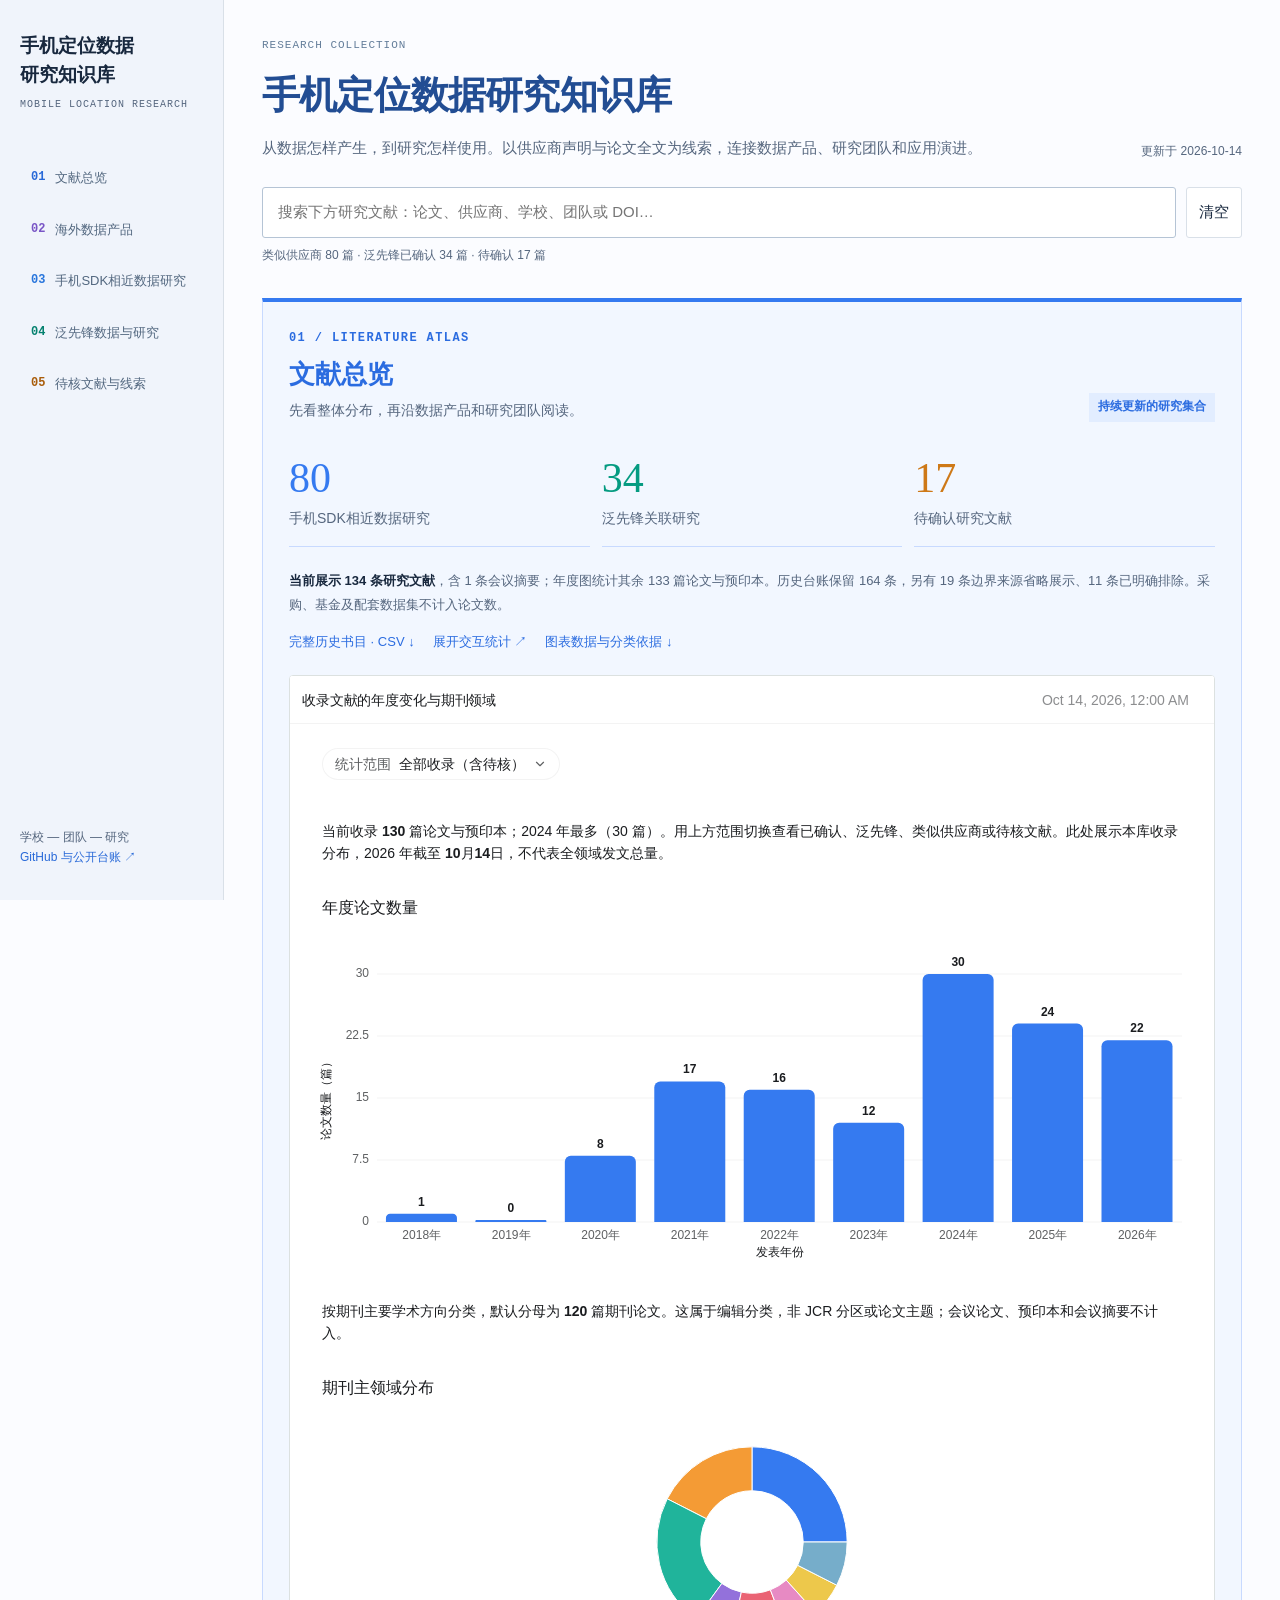
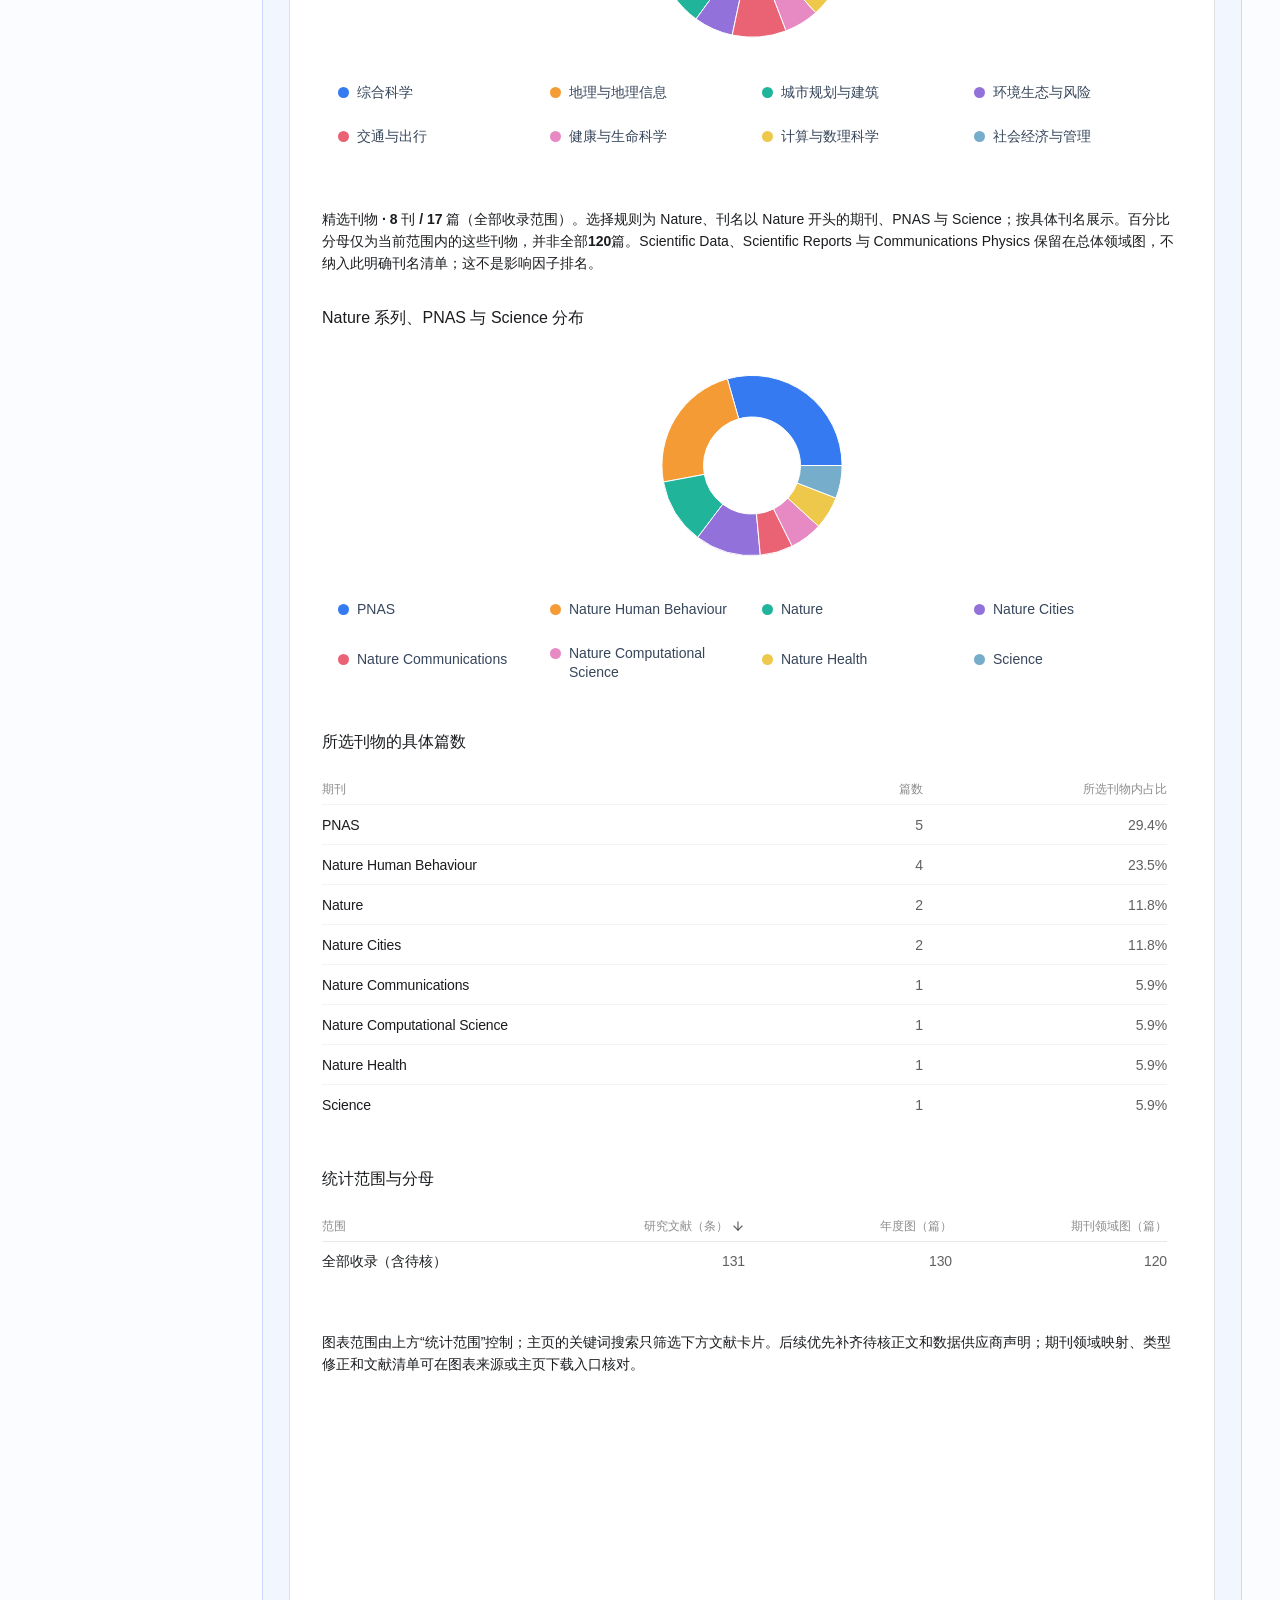
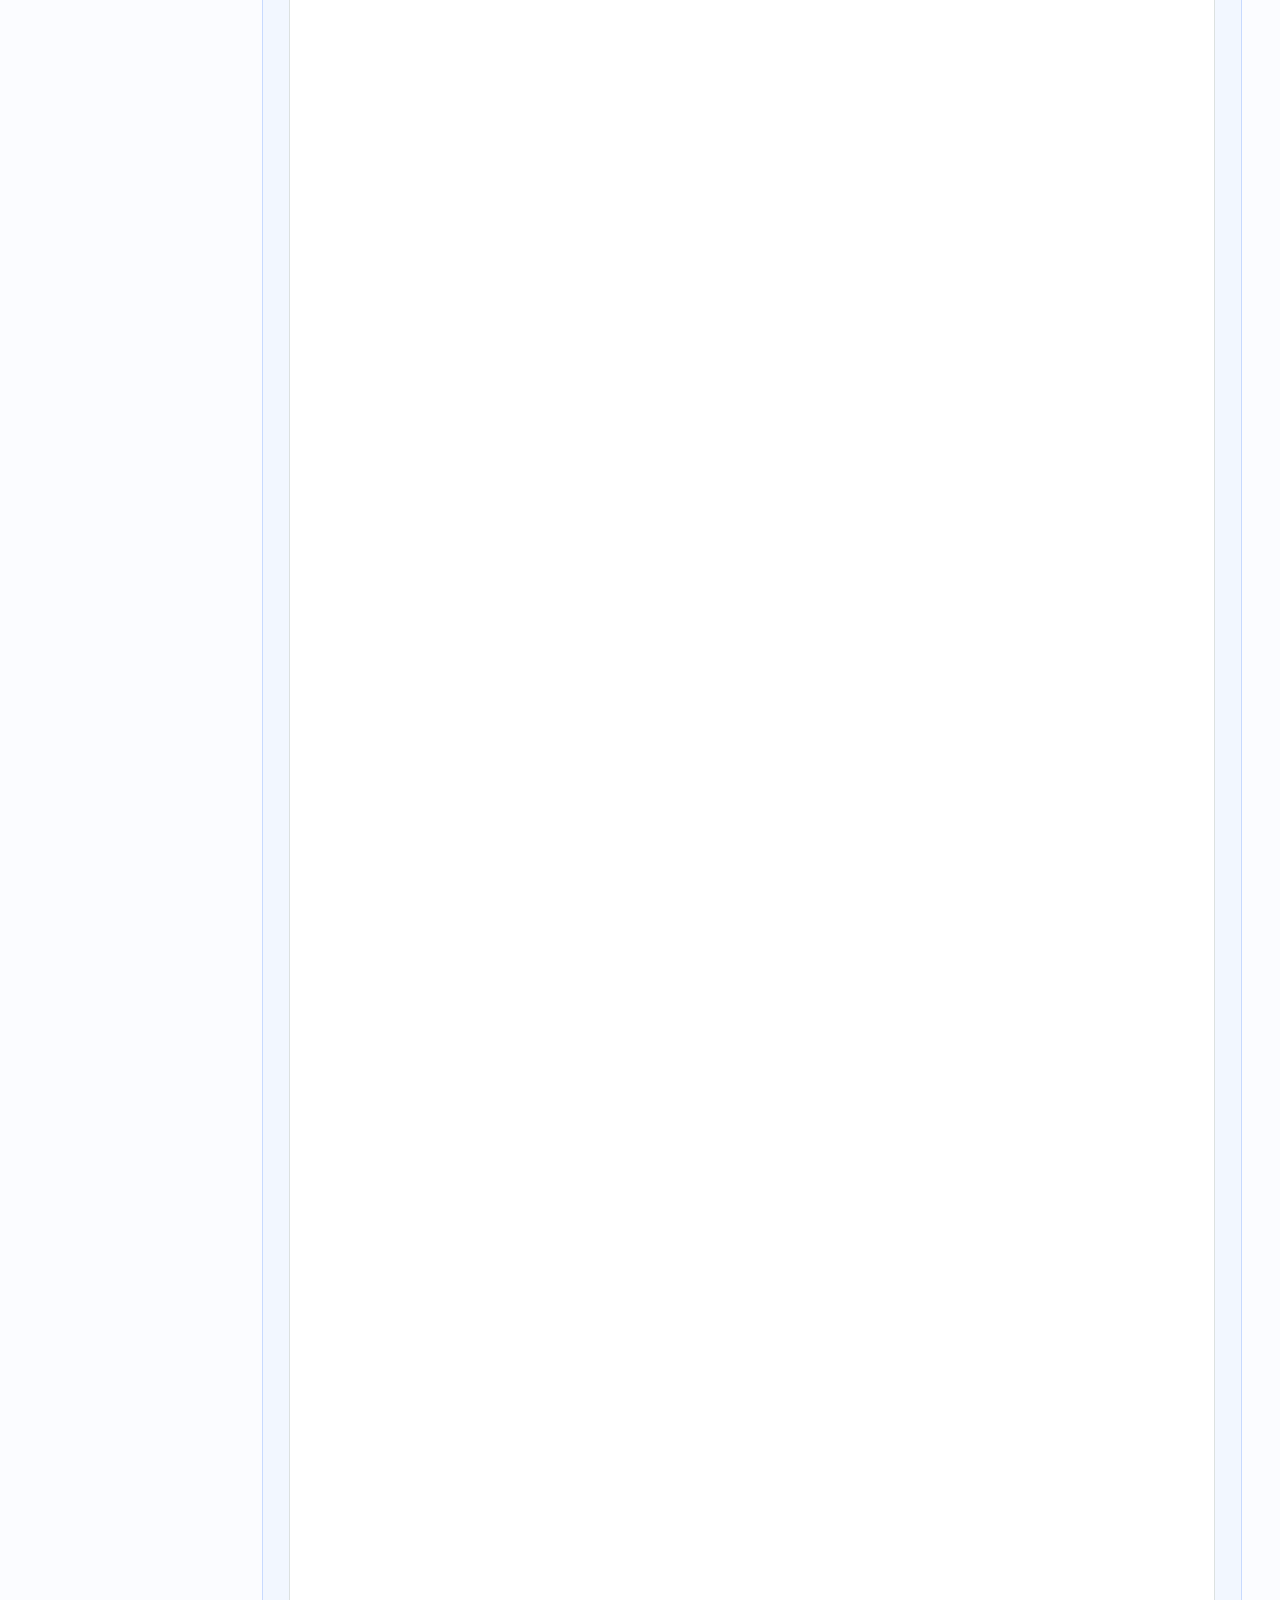
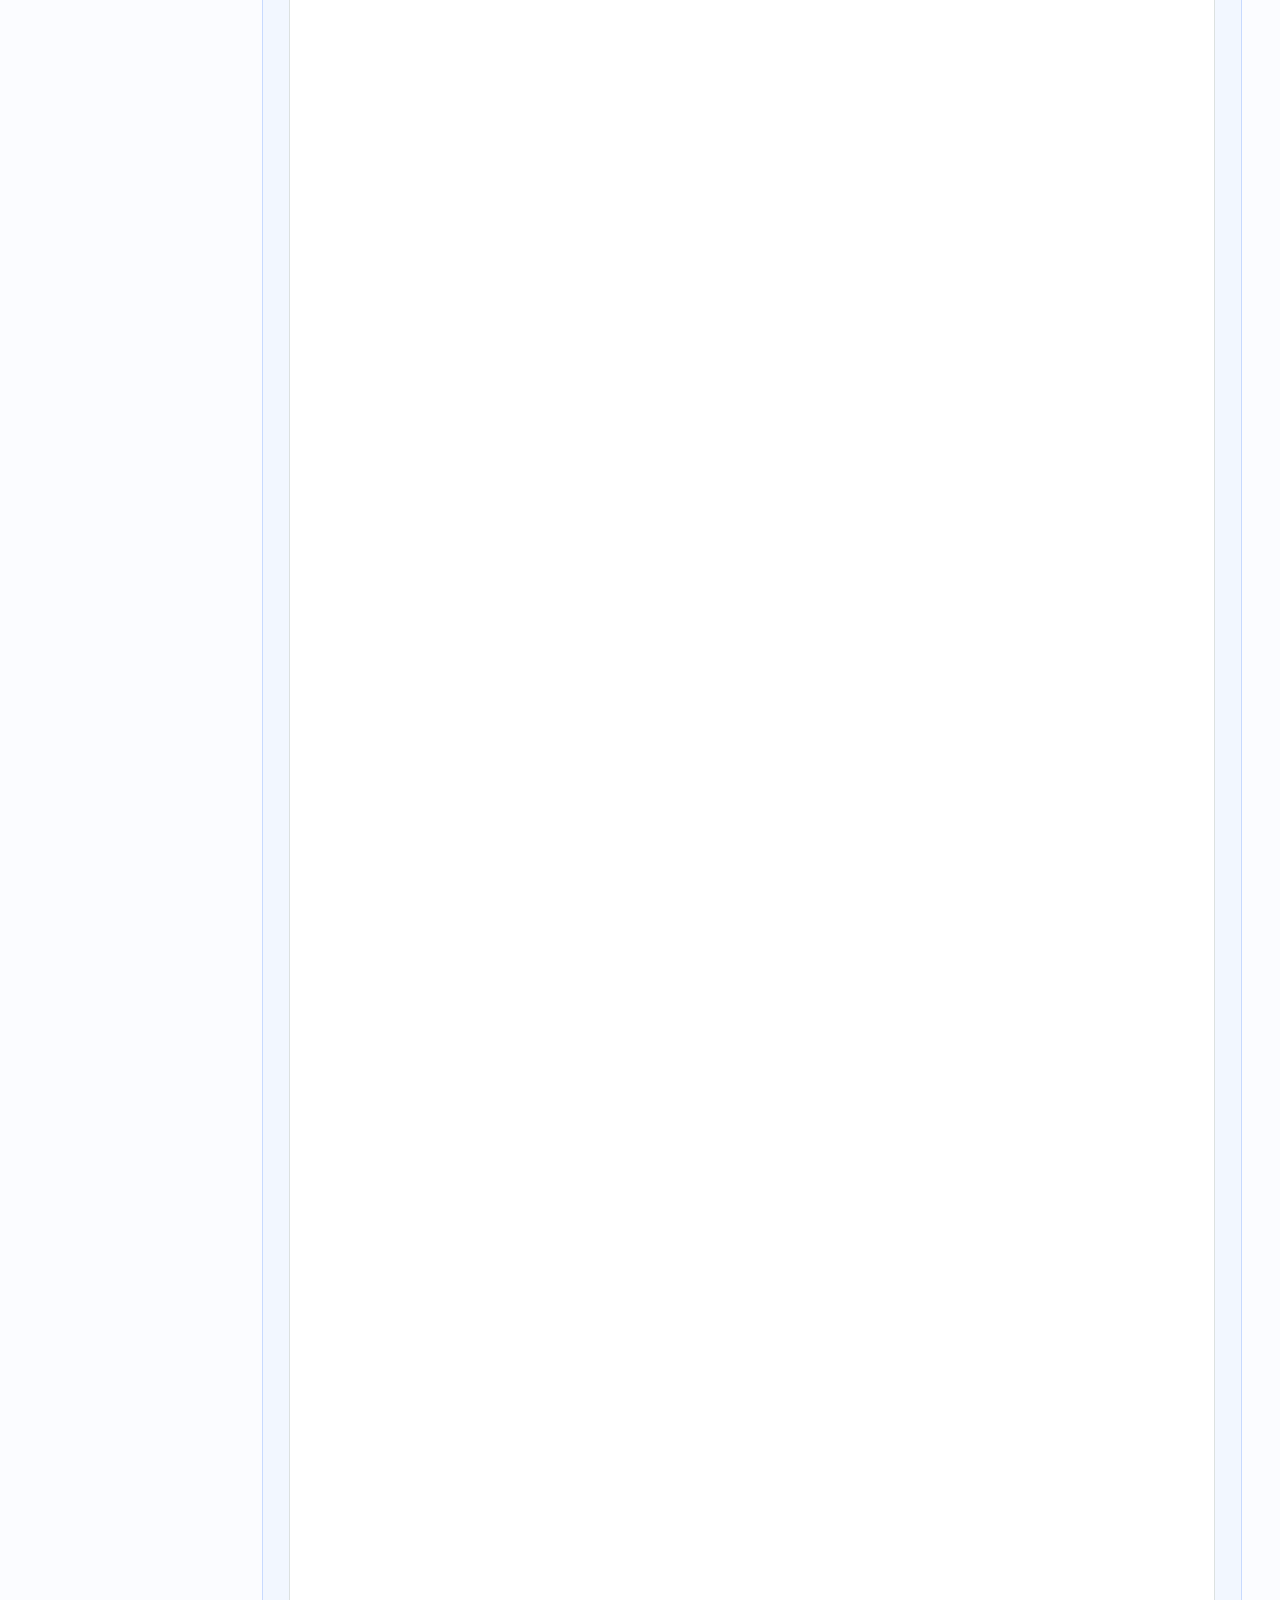
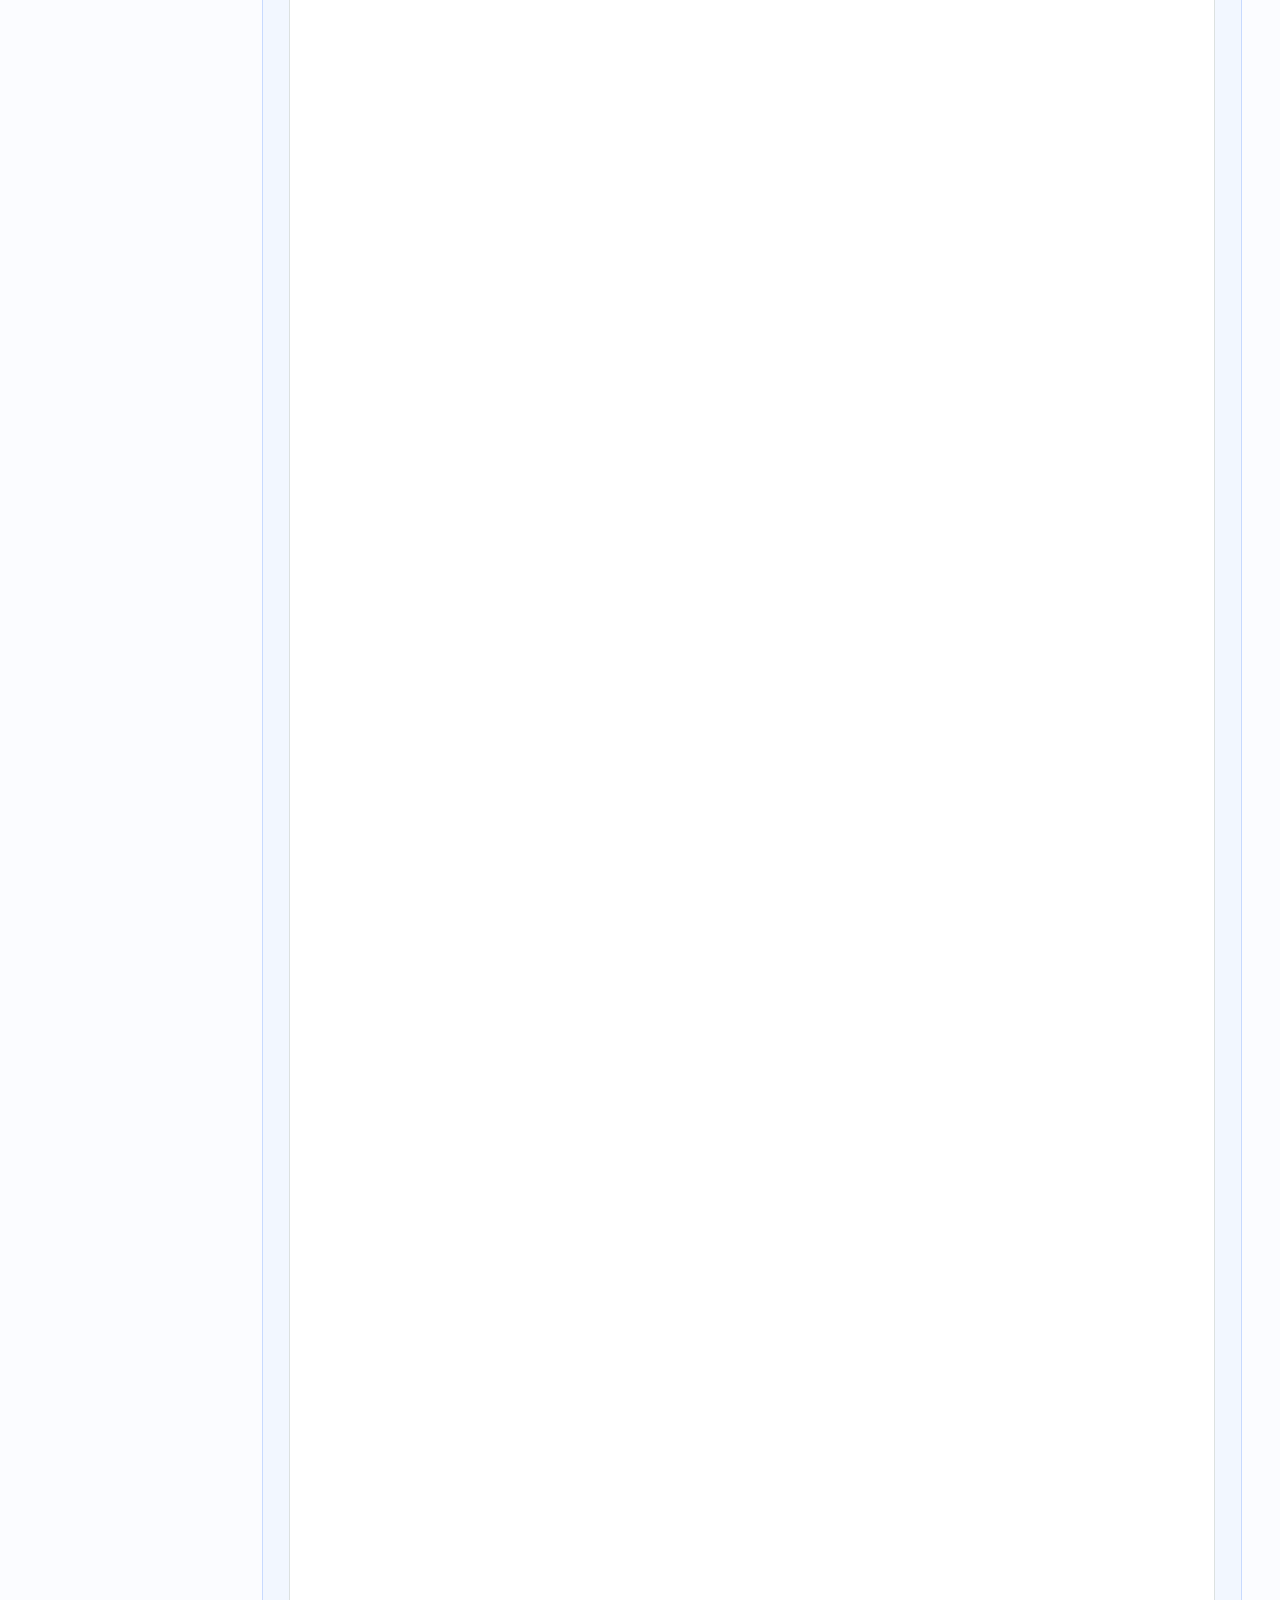
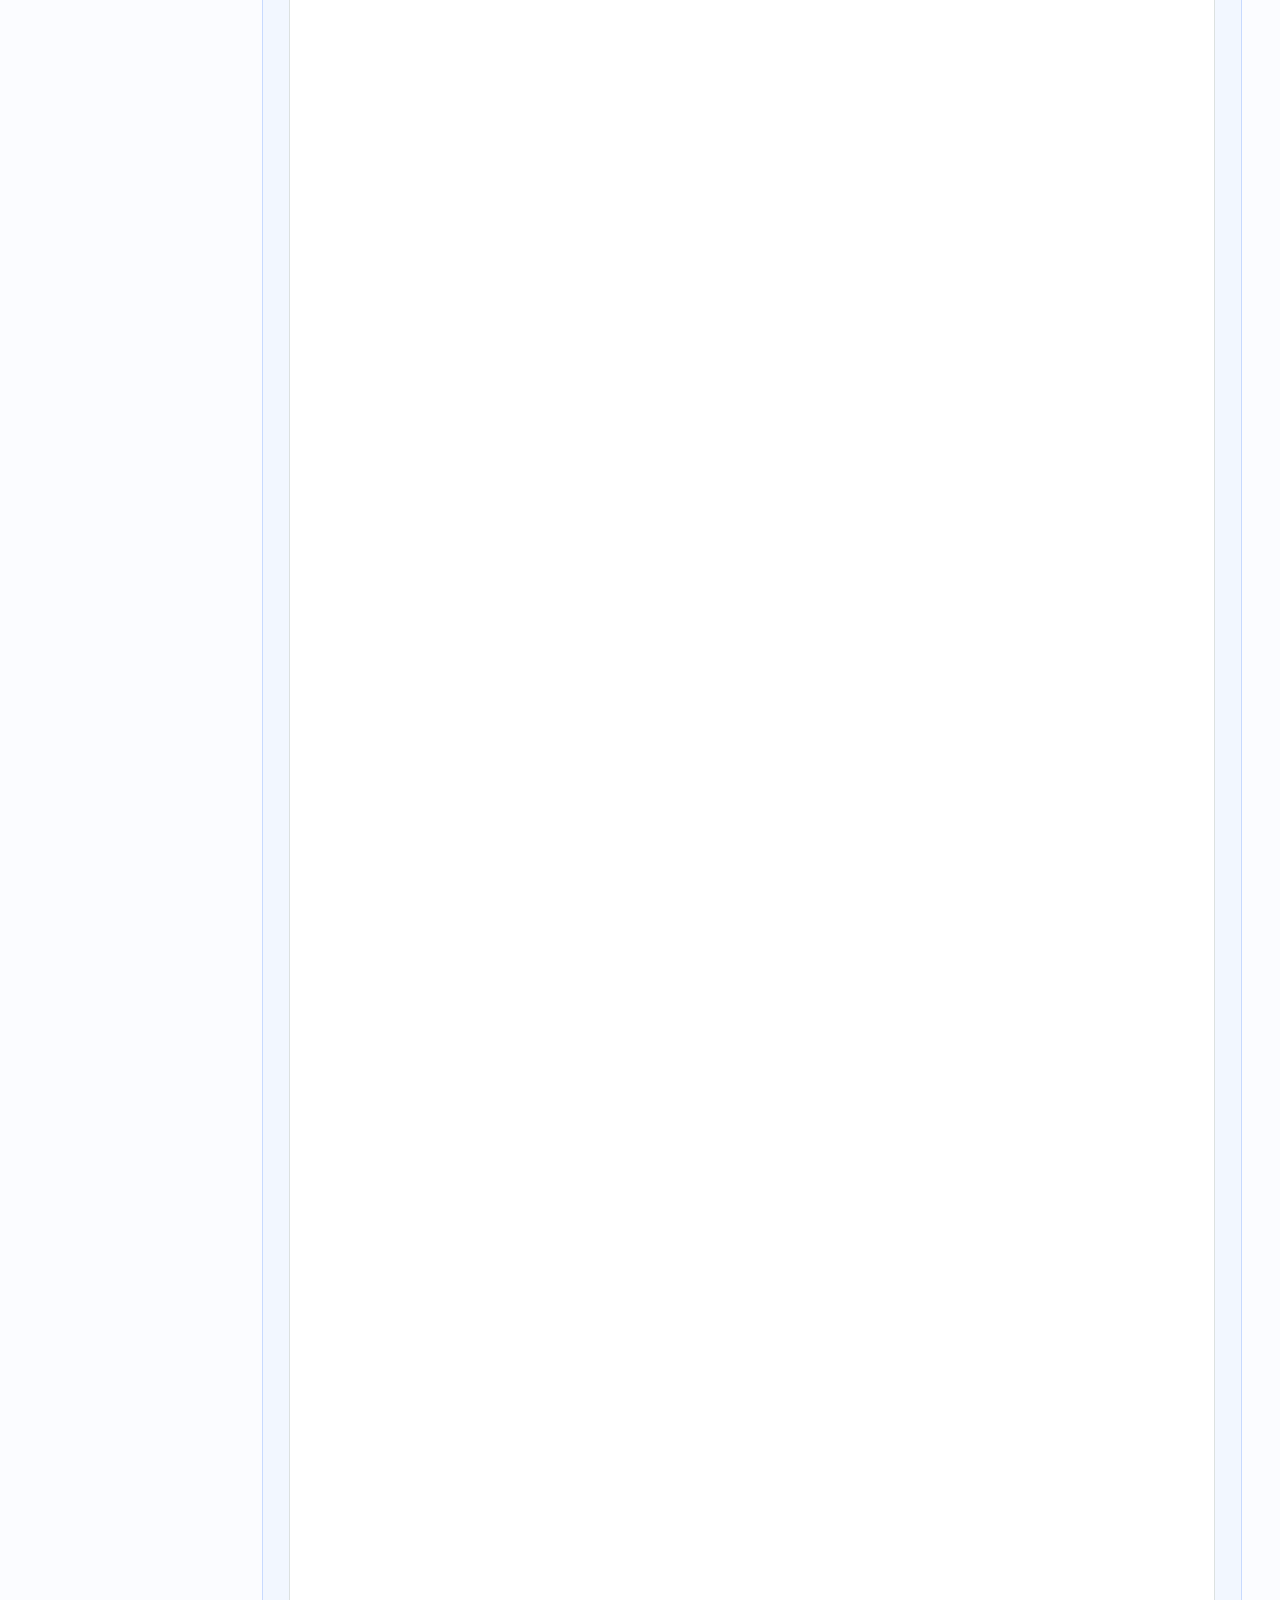
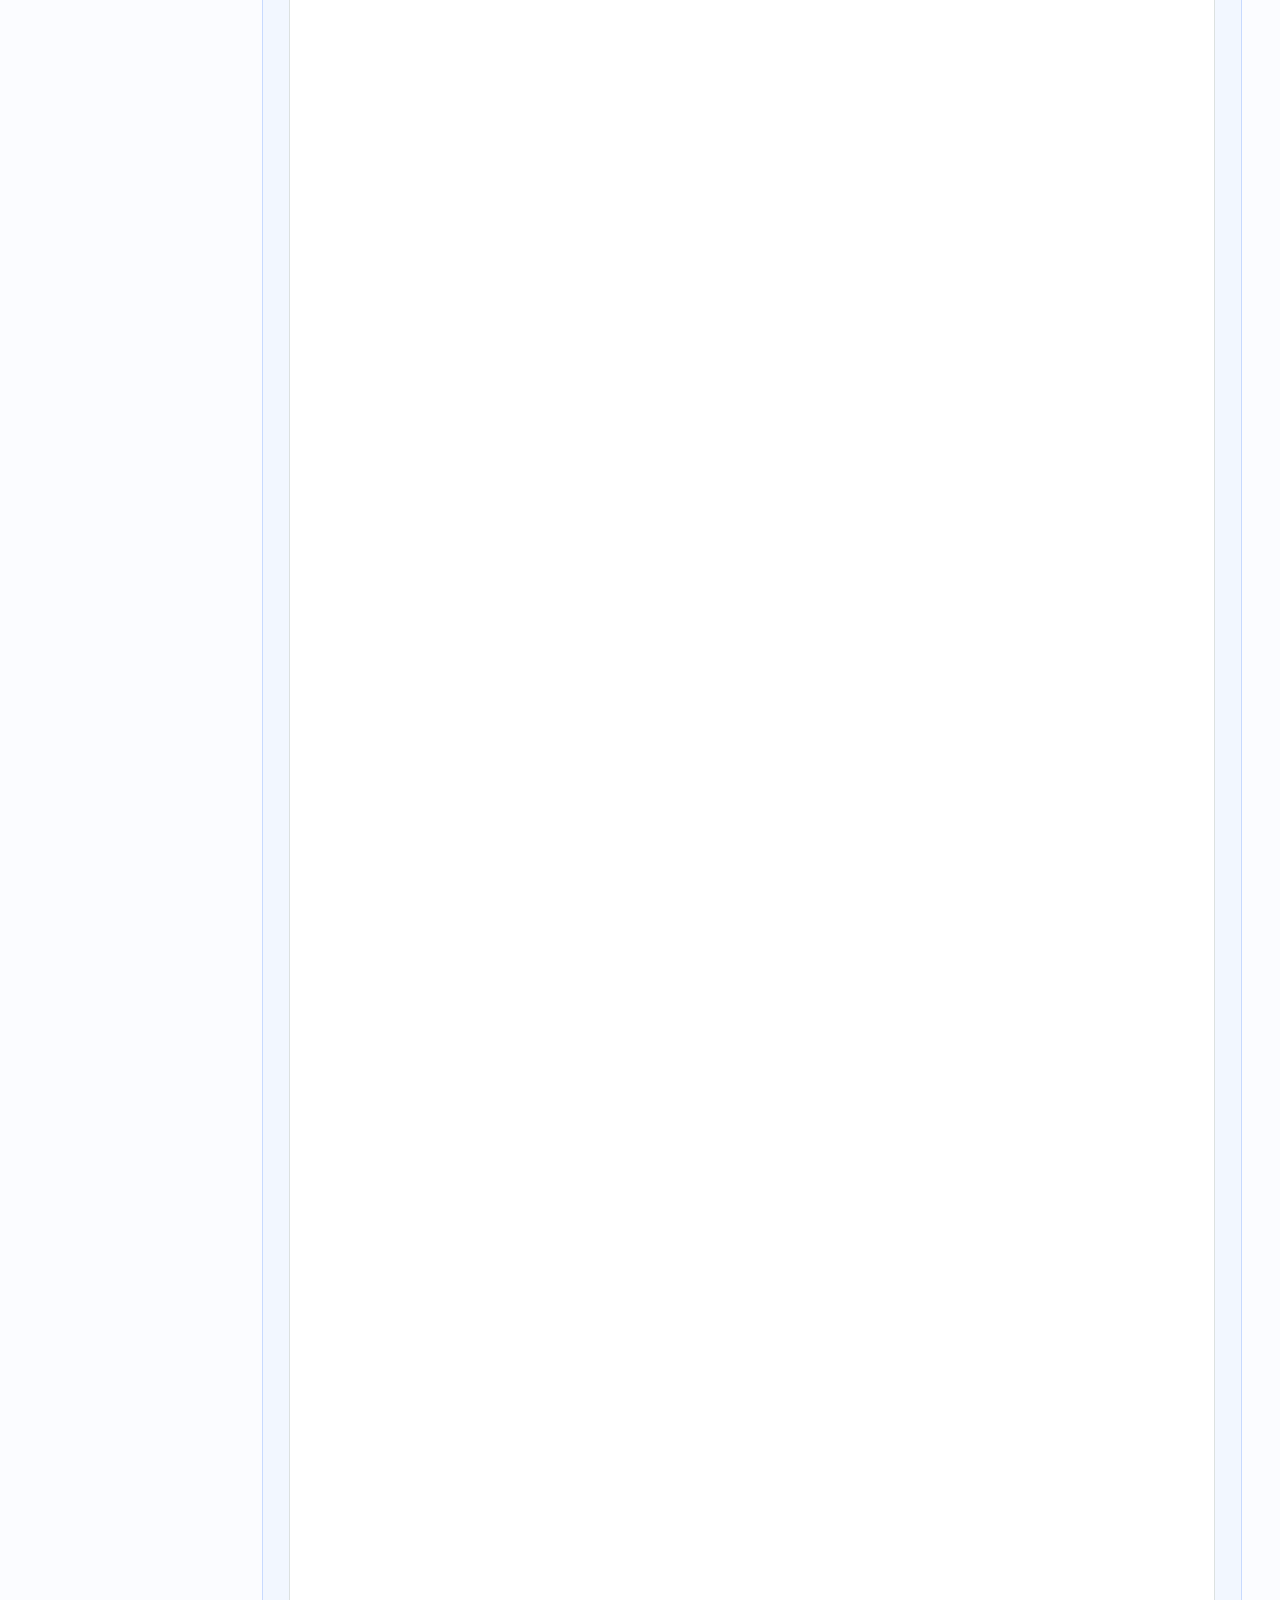
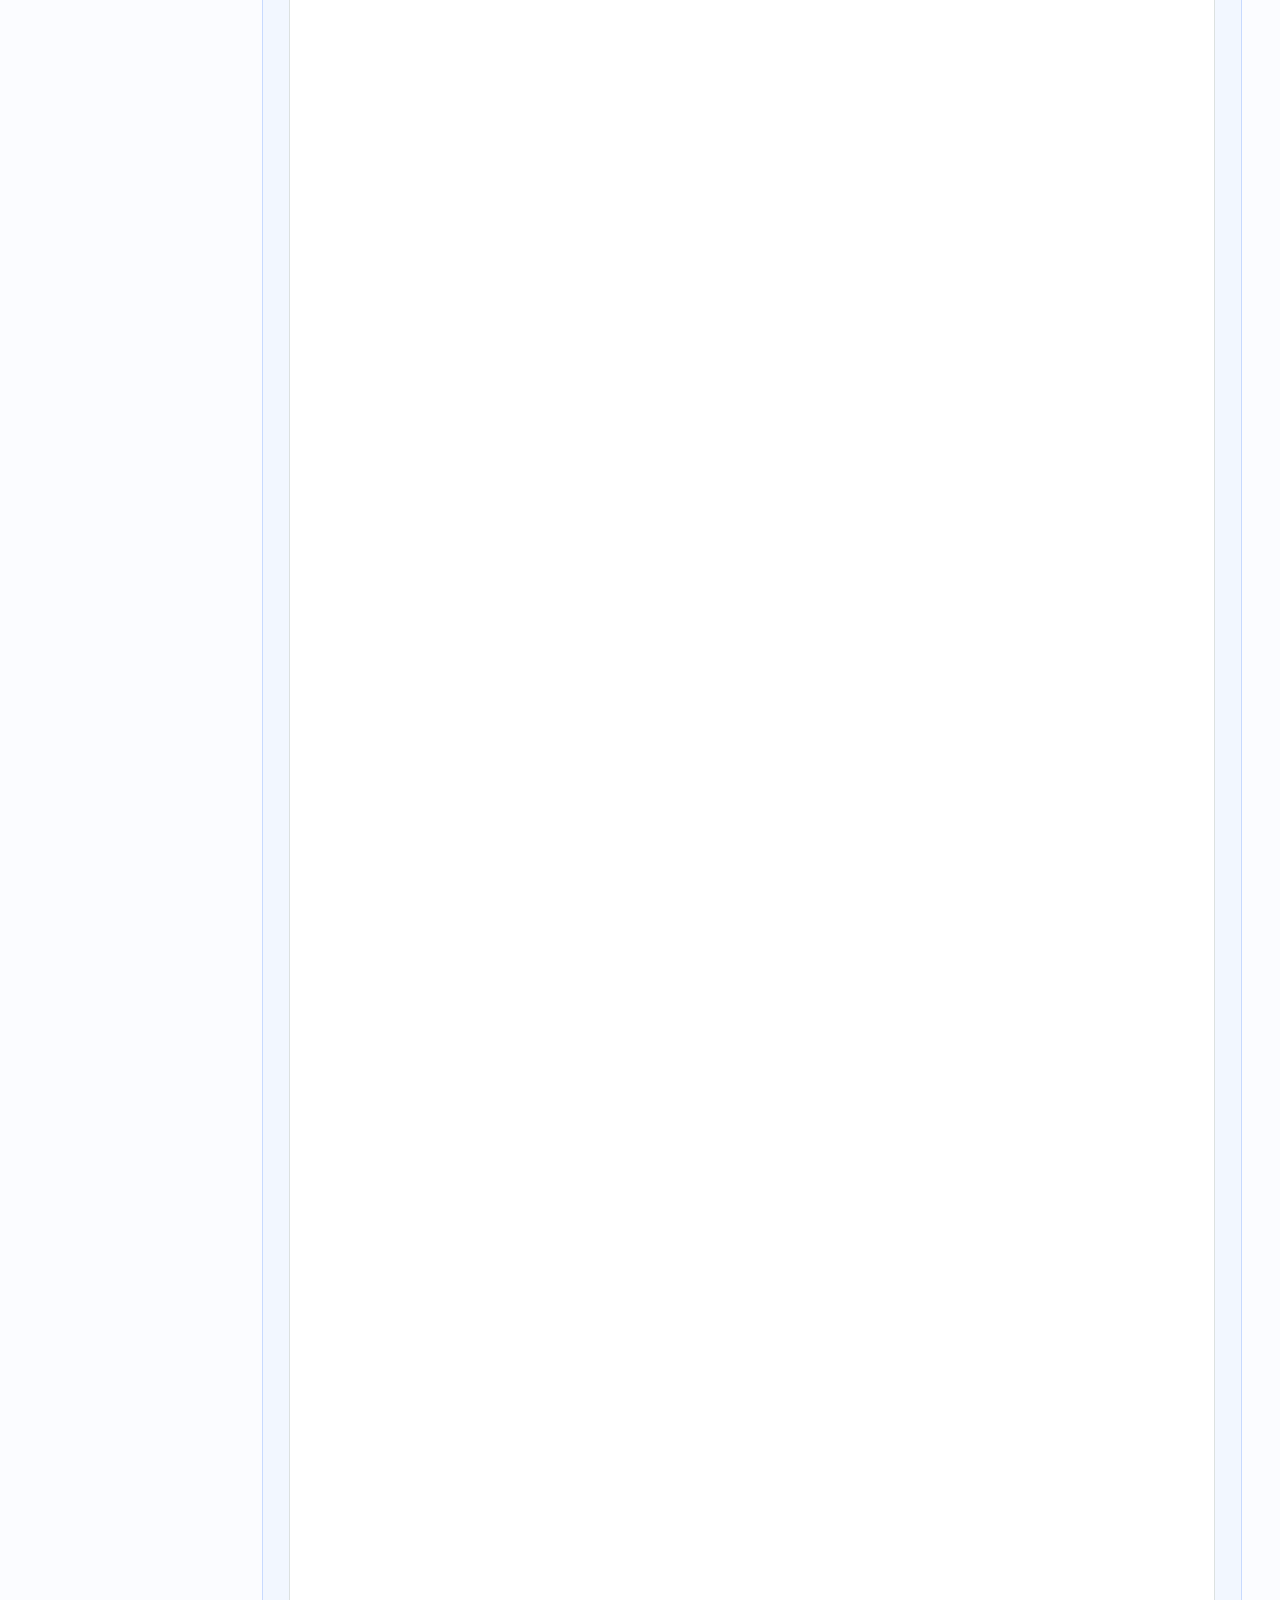
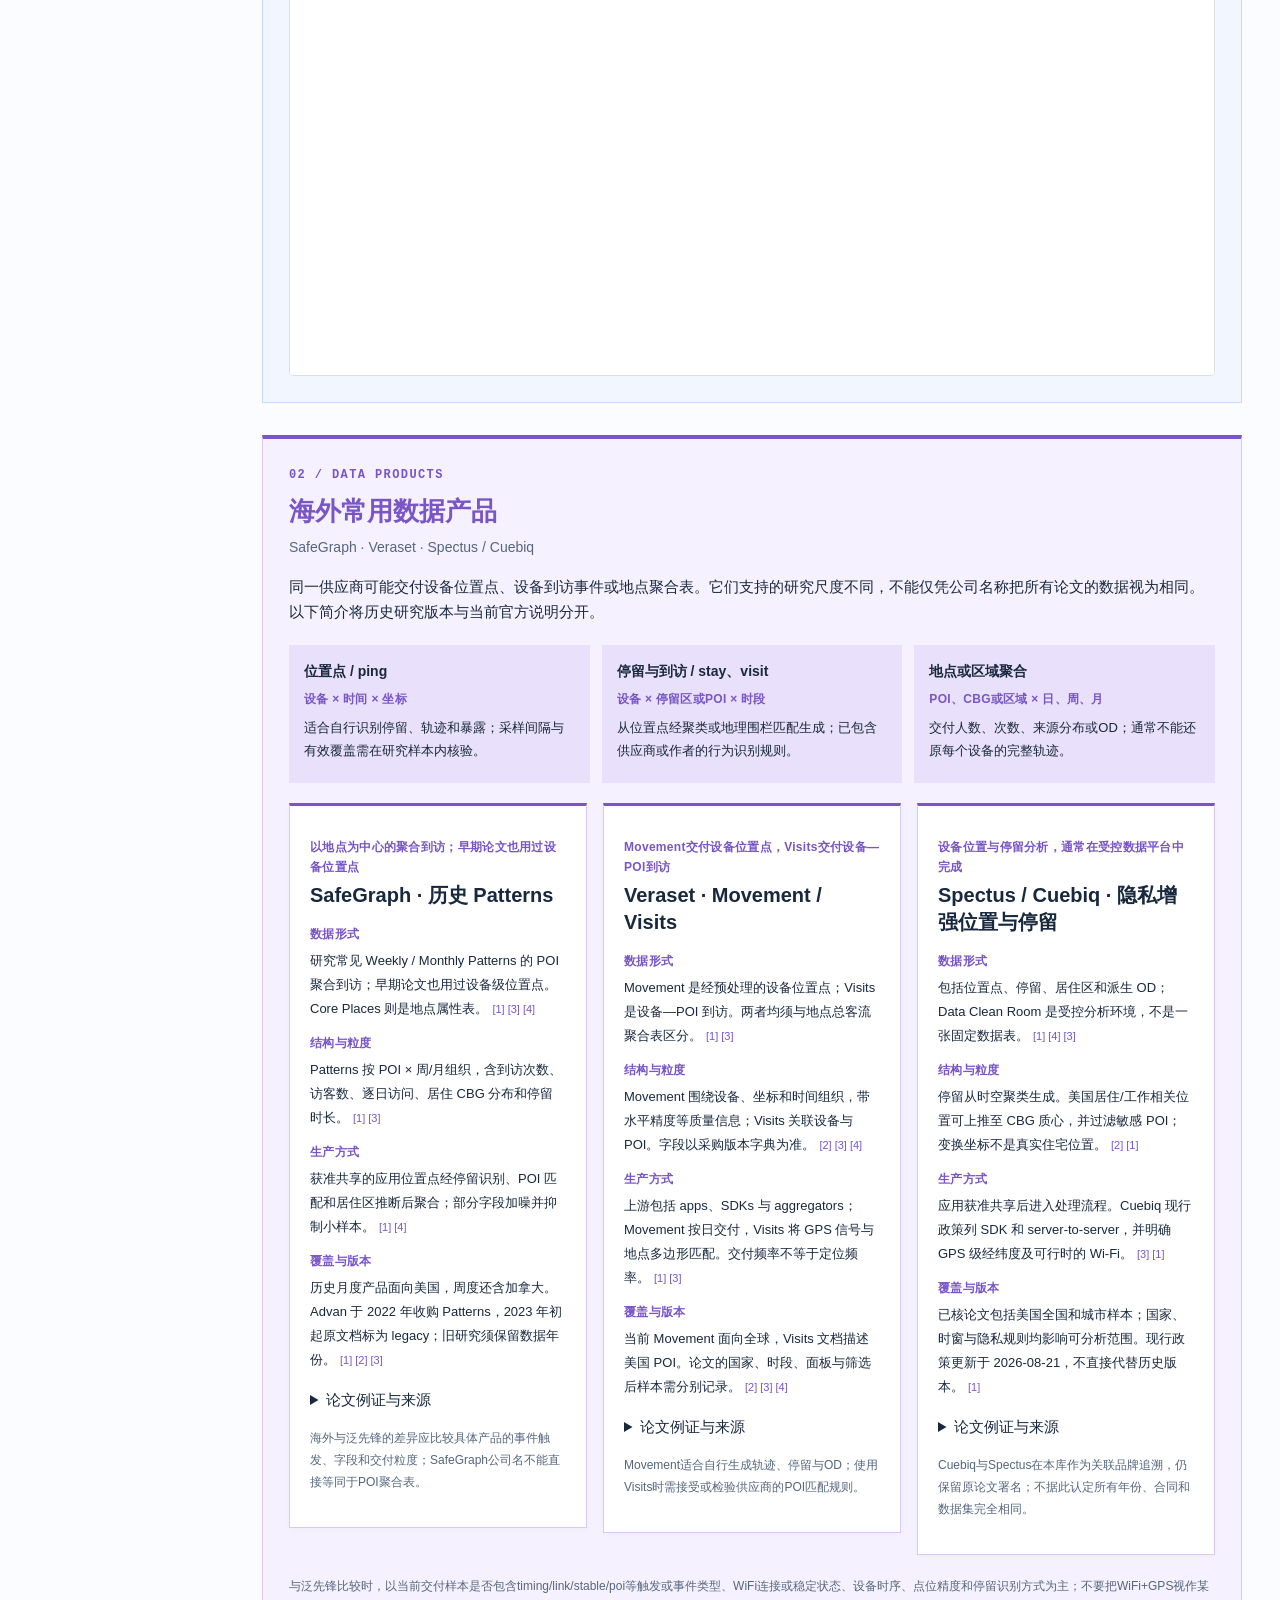
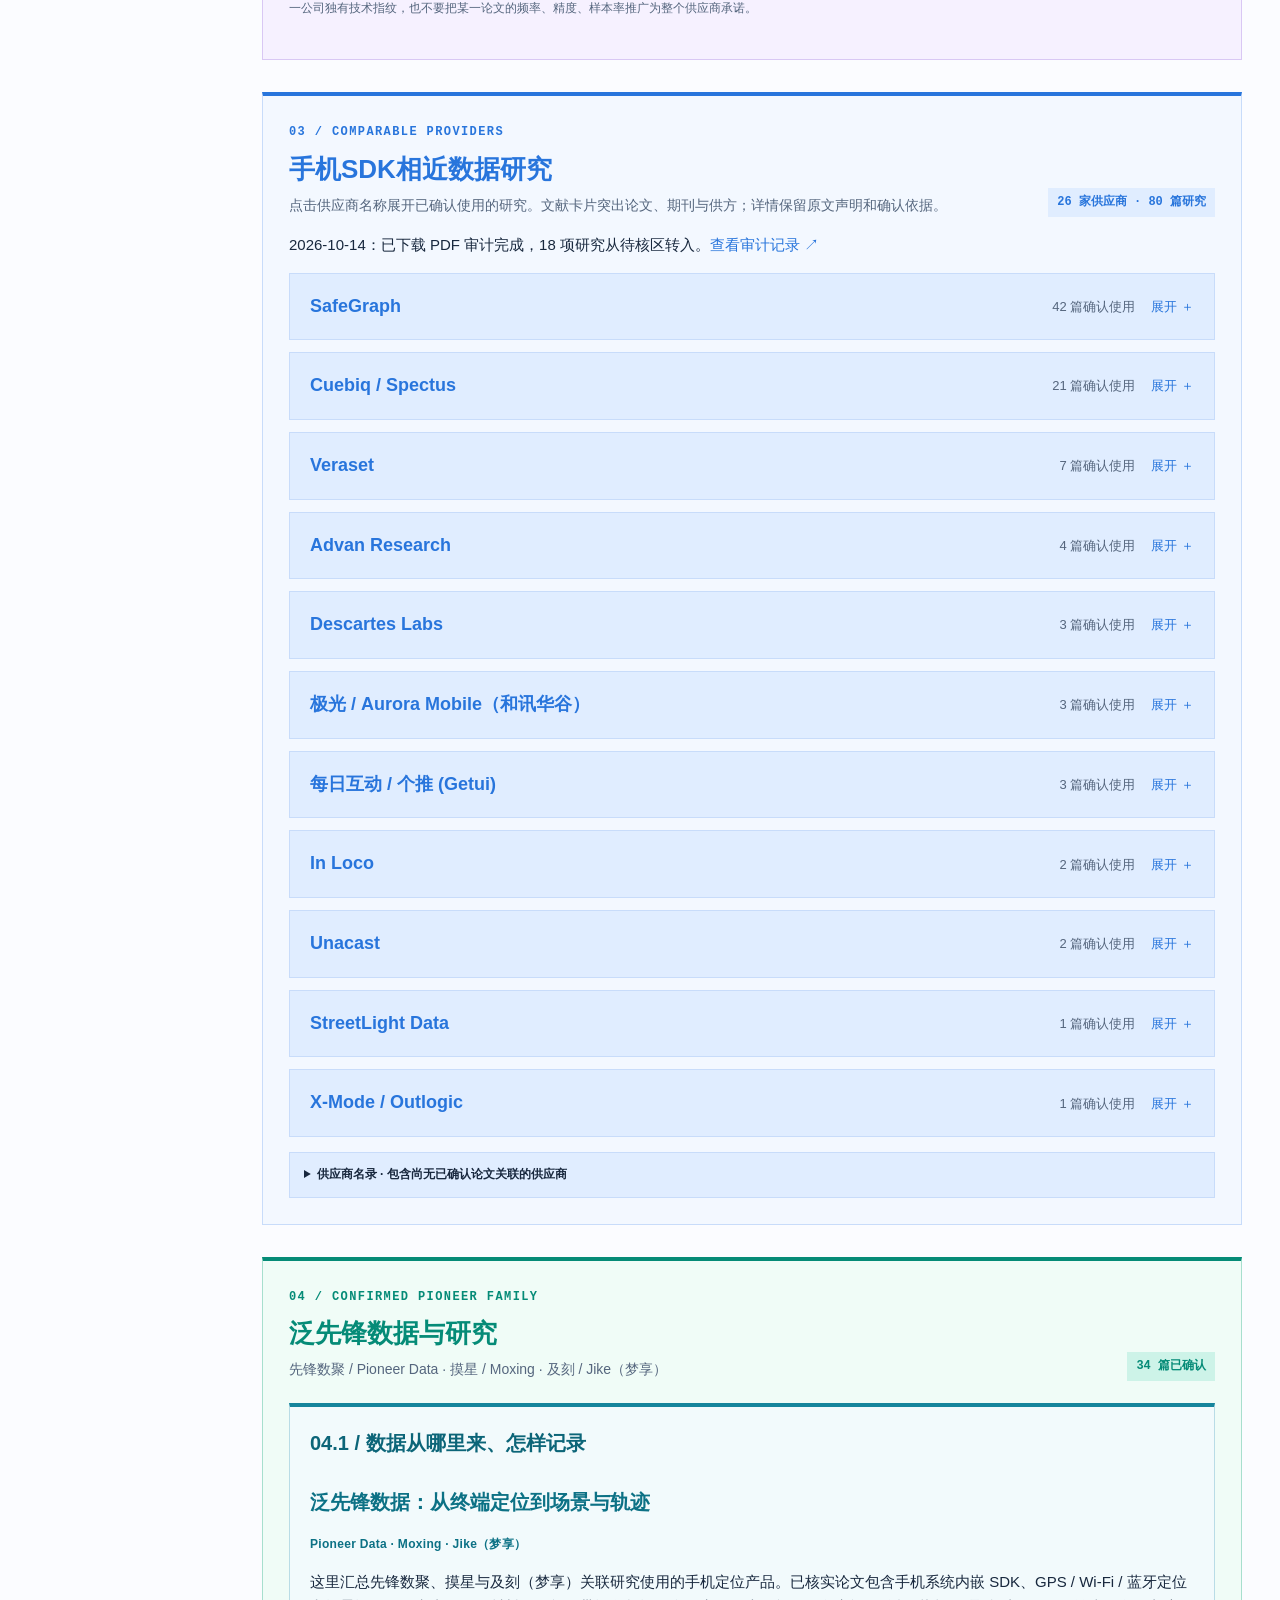
==== commit 828ed4e1: "Complete 29 full-text provider audits and remove excluded hazard study" ====
--- a/index.html
+++ b/index.html
@@ -29,7 +29,7 @@
 </div><div class="research-divider"><h3 class="subsection-heading">04.2 / 已确认的关联研究</h3><p>学校 — 团队 — 研究；采购和基金另列。原文具名与用户确认分别标注；99% 为用户关联判断。</p></div><!-- PIONEER PROFILE END --><div class="links"><a href="https://github.com/YeCao02/Mobile-phone-location-reasearch/blob/main/docs/round27-wos-expansion.md">10月14日 WoS 扩检与全文核查 ↗</a><a href="core-jike-expansion.html">本轮核心扩检：Jike（梦享）、采购与简记整理 ↗</a></div><div class="links"><a href="#institution-leads">04.3 已知采购与合作院校 ↓</a></div><div id="china-list"></div><div id="institution-leads" class="institution-register"><div class="register-heading"><div><h3 class="subsection-heading">04.3 / 已知采购与合作院校 · 尚未对应论文</h3><p>集中保留机构层面的已知关系：闭源采购确认、公众号合作报道，以及用户从供应商获得的客户院校信息。具体团队、交付主体与论文是否匹配，分别注明。</p></div><span class="register-count">12 所院校</span></div><p class="register-note">采购／合作关系不等同于论文数据来源；本节不计入已确认论文数。已确定使用百度、腾讯、三大运营商等其他数据的论文维持原分类。</p><div id="institution-register-list"></div><p class="register-archive">阶段性归档 · 2026-10-14｜暂停主动扩检；保留现有证据与未对应关系，待新增材料再更新。</p></div></section>
 <section id="next" class="section"><div class="sectionhead"><div><div class="number">05 / TO BE CONFIRMED</div><h2>待核文献</h2><p>与本主题存在具体关联、但供应商或正文尚待核实的研究集中在这里。每条默认仅显示标题，点击展开期刊、供应商和核验材料。已知院校采购与合作关系集中见 <a href="#institution-leads">04.3</a>。</p></div><span id="pending-count" class="count"></span></div><div class="links acquisition-entry"><a href="wos-fulltext-screening.html">WoS十校扩检 · 新正文声明候选与核读队列 ↗</a><a href="unnamed-provider-expansion.html">前轮发现记录 · 杨俊宴团队暂缓 ↗</a><a href="https://github.com/YeCao02/Mobile-phone-location-reasearch/blob/main/docs/round27-wos-expansion.md">10月14日 WoS 扩检与全文核查 ↗</a><a href="core-jike-expansion.html">泛先锋核心扩检与高校合作线索 ↗</a><a href="pending-access.html" target="_blank" rel="noopener noreferrer">全部待核论文 · 全文获取清单 ↗</a><a href="data/pending-bookmarks.html" download>下载论文入口书签 ↓</a></div><div class="filters"><label>范围<select id="pending-filter"><option value="all">全部待确认</option><option value="pioneer">泛先锋相关候选</option><option value="other">其他待确认文献</option></select></label><label>材料<select id="pending-material"><option value="all">全部</option><option value="read">正文关键段已读</option><option value="unread">正文待核</option><option value="pdf">已有核验 PDF</option></select></label></div><div id="pending-list"></div><div id="pending-evidence"></div></section>
 <footer class="footer"><div>分类依据是数据来源是否确认；PDF 是否取得单独记录。供应商使用篇数按文献去重，不计词频。</div><div class="links"><a href="data/literature_catalog.csv" download>完整历史书目 CSV ↓</a><a href="data/literature_catalog.json" download>完整书目 JSON ↓</a><a href="data/china_evidence.json" download>来源与采购台账 ↓</a><a href="https://github.com/YeCao02/Mobile-phone-location-reasearch">GitHub ↗</a><a href="#top">回到顶部 ↑</a></div></footer></main></div>
-<script id="evidence-data" type="application/json">{"as_of": "2026-10-14", "providers": [{"id": "safegraph", "name": "SafeGraph", "supply_chain_role": "历史应用位置数据衍生产品；现以POI为主", "scope_decision": "历史纳入；当前POI不能当作轨迹", "evidence_summary": "2022-11-03 Advan公告收购SafeGraph Patterns业务，涉及Weekly、Monthly、Neighborhood Patterns；SafeGraph当前首页主推全球POI数据。", "limitations": "文献中的SafeGraph必须记录具体产品和数据年份；尚未核实所有旧版数据的上游供应商及WiFi/GPS比例。", "accessed_at": "2026-10-10", "sources": [{"grade": "B", "title": "Advan acquisition announcement", "url": "https://advanresearch.com/insights/advan-acquires-safegraphs-patterns-business-expanding-leadership-in-location-intelligence-and-foot-traffic-analytics", "published_or_updated": "2022-11-03", "accessed_at": "2026-10-10"}, {"grade": "B", "title": "SafeGraph current homepage", "url": "https://www.safegraph.com/", "published_or_updated": "undated", "accessed_at": "2026-10-10"}]}, {"id": "advan", "name": "Advan Research", "supply_chain_role": "应用SDK数据汇聚与POI客流产品", "scope_decision": "优先纳入", "evidence_summary": "官网FAQ称使用明确同意的手机app数据、通常由SDK采集，并称从未使用cell tower数据；产品包含Patterns+。收购SafeGraph Patterns是历史文献追溯的重要节点。", "limitations": "非bidstream、精度等属于厂商陈述，尚未独立样本验证；不应将收购前后算法或面板视为相同。", "accessed_at": "2026-10-10", "sources": [{"grade": "B", "title": "Location Data FAQ", "url": "https://advanresearch.com/faq", "published_or_updated": "undated", "accessed_at": "2026-10-10"}, {"grade": "B", "title": "Acquisition of Patterns", "url": "https://advanresearch.com/insights/advan-acquires-safegraphs-patterns-business-expanding-leadership-in-location-intelligence-and-foot-traffic-analytics", "published_or_updated": "2022-11-03", "accessed_at": "2026-10-10"}]}, {"id": "veraset", "name": "Veraset", "supply_chain_role": "应用、SDK及聚合商数据汇聚；设备级GPS与衍生产品", "scope_decision": "优先纳入", "evidence_summary": "Movement文档明确来自apps、SDKs、aggregators，为预处理的假名化移动数据；产品页明确device-level GPS，提供去重和水平精度字段。", "limitations": "厂商不公开全部具体上游；不能把SDK作为单一自有采集源，WiFi比例、各国样本和学术许可仍待核实。", "accessed_at": "2026-10-10", "sources": [{"grade": "B", "title": "Movement documentation", "url": "https://www.veraset.com/resource/doc/datasets-schema/docs", "published_or_updated": "undated", "accessed_at": "2026-10-10"}, {"grade": "B", "title": "Movement dataset", "url": "https://www.veraset.com/datasets/movement", "published_or_updated": "undated", "accessed_at": "2026-10-10"}, {"grade": "B", "title": "Products and outputs", "url": "https://www.veraset.com/resource/doc/orchestrator/data-products-and-outputs", "published_or_updated": "undated", "accessed_at": "2026-10-10"}]}, {"id": "cuebiq_spectus", "name": "Cuebiq / Spectus", "supply_chain_role": "历史自有SDK；数据平台与清洁室", "scope_decision": "优先纳入但按时期解读", "evidence_summary": "2018技术说明为GPS、WiFi、Bluetooth SDK采集；docs.spectus.ai当前以Cuebiq Documentation Portal呈现。现隐私政策写明API、SDK或server-to-server三条输入途径。", "limitations": "发现官网内部时间/口径冲突：旧文加注SDK已弃用，而2025文章又称自有SDK独占采集。不得用单篇营销文断言当前全部源为自有SDK；论文需记录采集年份与平台版本。", "accessed_at": "2026-10-10", "sources": [{"grade": "B", "title": "2018 attribution methodology", "url": "https://www.cuebiq.com/wp-content/uploads/2018/03/Cuebiq_Attribution_Benchmarks_2018__1_.pdf", "published_or_updated": "2018", "accessed_at": "2026-10-10"}, {"grade": "B", "title": "Documentation portal", "url": "https://docs.spectus.ai/", "published_or_updated": "undated", "accessed_at": "2026-10-10"}, {"grade": "B", "title": "Deprecated SDK notice", "url": "https://cuebiq.com/blog/truth-about-sdk-it-alone-is-not-enough/", "published_or_updated": "undated-updated", "accessed_at": "2026-10-10"}, {"grade": "B", "title": "First-party data blog", "url": "https://cuebiq.com/blog/first-party-location-data-for-privacy-first-marketing/", "published_or_updated": "2025 (search metadata)", "accessed_at": "2026-10-10"}, {"grade": "B", "title": "Privacy policy", "url": "https://cuebiq.com/privacy-policy/", "published_or_updated": "undated-current", "accessed_at": "2026-10-10"}]}, {"id": "citydata", "name": "CITYDATA / CityData.AI", "supply_chain_role": "应用SDK、车辆、IoT混合输入的城市分析平台", "scope_decision": "分产品纳入", "evidence_summary": "FAQ称位置源包括mobile apps、SDKs，以及connected vehicles与IoT；既有first-party也有third-party aggregators。CityFlow输出OD、路线、交通量与地点访问。", "limitations": "不能把整个CityFlow当纯手机SDK样本；需拿到mobile-only抽取条件和每类输入权重；官网精度/规模未独立验证。", "accessed_at": "2026-10-10", "sources": [{"grade": "B", "title": "FAQ, source and products", "url": "https://www.citydata.ai/faq/", "published_or_updated": "undated", "accessed_at": "2026-10-10"}, {"grade": "B", "title": "Homepage", "url": "https://www.citydata.ai/", "published_or_updated": "undated", "accessed_at": "2026-10-10"}]}, {"id": "foursquare", "name": "Foursquare", "supply_chain_role": "自有应用、合作SDK及第三方融合；地点与访问推断", "scope_decision": "优先纳入，严格区分产品", "evidence_summary": "官方方法文说明Owned \u0026 Operated apps、SDK partners及trusted third parties；Pilgrim SDK于2023-01-31改名Movement SDK。", "limitations": "Places/Places API为地点库，Movement SDK为应用内采集/推断工具，Visits才是访问数据；Studio Data SDK只是数据接口工具，不能作为手机SDK采集证据。", "accessed_at": "2026-10-10", "sources": [{"grade": "B", "title": "Quality and movement engine", "url": "https://foursquare.com/resources/blog/capabilities/delivering-quality-data-using-a-sophisticated-movement-engine/", "published_or_updated": "2023 (search metadata)", "accessed_at": "2026-10-10"}, {"grade": "B", "title": "Movement SDK overview", "url": "https://docs.foursquare.com/developer/docs/movement-sdk-overview", "published_or_updated": "undated", "accessed_at": "2026-10-10"}, {"grade": "B", "title": "Service products and privacy", "url": "https://foursquare.com/wp-content/uploads/sites/2/2023/11/Developer-Enterprise-Services-Privacy-Policy.pdf", "published_or_updated": "2023-11", "accessed_at": "2026-10-10"}]}, {"id": "unacast", "name": "Unacast", "supply_chain_role": "合作应用SDK源的聚合人数及机器学习估计", "scope_decision": "优先纳入聚合产品", "evidence_summary": "当前数据文档称第一方合作方通过嵌入多应用的SDK采集，并按Unacast规范处理后传入匿名聚合人数；GPS并非模型唯一输入。", "limitations": "此说明适用于该文档所述ML产品，不能外推为全部Unacast/Gravy产品都只有聚合数据或同一面板。", "accessed_at": "2026-10-10", "sources": [{"grade": "B", "title": "Dataset FAQ", "url": "https://docs.unacast.com/datasets/faq/", "published_or_updated": "undated", "accessed_at": "2026-10-10"}, {"grade": "B", "title": "Gravy merger page", "url": "https://www.unacast.com/gravy-analytics", "published_or_updated": "undated", "accessed_at": "2026-10-10"}]}, {"id": "gravy", "name": "Gravy Analytics", "supply_chain_role": "多上游位置数据聚合与转售；并入Unacast品牌体系", "scope_decision": "条件纳入，不认定纯SDK", "evidence_summary": "Unacast官网称双方已合并，Gravy数据来自15+供应商；FTC说明Gravy/Venntel从其他供应商取得位置数据。", "limitations": "未证实每条数据均为SDK GPS而非广告竞价流。FTC于2025-01最终化敏感位置数据限制命令；不能以旧官网宣传推断当前可购范围。", "accessed_at": "2026-10-10", "sources": [{"grade": "B", "title": "Gravy Analytics / Unacast", "url": "https://www.unacast.com/gravy-analytics", "published_or_updated": "undated", "accessed_at": "2026-10-10"}, {"grade": "A", "title": "FTC action and data source", "url": "https://www.ftc.gov/news-events/news/press-releases/2024/12/ftc-takes-action-against-gravy-analytics-venntel-unlawfully-selling-location-data-tracking-consumers", "published_or_updated": "2024-12", "accessed_at": "2026-10-10"}, {"grade": "A", "title": "FTC final order announcement", "url": "https://www.ftc.gov/news-events/news/press-releases/2025/01/ftc-finalizes-order-prohibiting-gravy-analytics-venntel-selling-sensitive-location-data", "published_or_updated": "2025-01", "accessed_at": "2026-10-10"}]}, {"id": "venntel", "name": "Venntel", "supply_chain_role": "Gravy子公司及政府用途分发/分析渠道", "scope_decision": "历史链路节点，非独立面板计数", "evidence_summary": "FTC最终命令公告明确其为Gravy子公司，并同时适用敏感位置数据限制。", "limitations": "不应把Gravy和Venntel当两套独立采样面板；本轮未核实当前商业及学术数据供应范围。", "accessed_at": "2026-10-10", "sources": [{"grade": "A", "title": "FTC final order announcement", "url": "https://www.ftc.gov/news-events/news/press-releases/2025/01/ftc-finalizes-order-prohibiting-gravy-analytics-venntel-selling-sensitive-location-data", "published_or_updated": "2025-01", "accessed_at": "2026-10-10"}, {"grade": "A", "title": "FTC source description", "url": "https://www.ftc.gov/news-events/news/press-releases/2024/12/ftc-takes-action-against-gravy-analytics-venntel-unlawfully-selling-location-data-tracking-consumers", "published_or_updated": "2024-12", "accessed_at": "2026-10-10"}]}, {"id": "huq", "name": "Huq Industries / huq", "supply_chain_role": "移动位置衍生客流与行为模型", "scope_decision": "条件纳入；当前SDK机制待核", "evidence_summary": "官网当前方法页称以匿名、opt-in移动数据推断现实活动，输出为模型估计并与独立客流真值验证。", "limitations": "当前官网页未详细说明SDK与GPS/WiFi组成；历史SDK研究可作追踪线索但不能替代当前产品核验。", "accessed_at": "2026-10-10", "sources": [{"grade": "B", "title": "Current data methodology", "url": "https://huq.io/data-methodology", "published_or_updated": "undated", "accessed_at": "2026-10-10"}, {"grade": "C", "title": "2018 empirical iOS SDK inspection", "url": "https://sudosecuritygroup.com/research/ios-app-location-report-sep2018/", "published_or_updated": "2018-09", "accessed_at": "2026-10-10"}]}, {"id": "tamoco", "name": "Tamoco", "supply_chain_role": "自有SDK及多传感器位置数据；原始位置与POI visits", "scope_decision": "优先纳入", "evidence_summary": "官方技术说明称SDK联合GPS、WiFi、beacon等；访问产品通过手机GPS的时空聚类和POI归属计算。位置数据页面给出device_id、timestamp、lat/lon、accuracy及app_id字段。", "limitations": "多传感器机制有公开依据，但当前各市场供应链、采样频率与学术可获性待核实。", "accessed_at": "2026-10-10", "sources": [{"grade": "B", "title": "Location sensor accuracy", "url": "https://www.tamoco.com/blog/tag/accuracy/?amp=1", "published_or_updated": "undated", "accessed_at": "2026-10-10"}, {"grade": "B", "title": "Smart visitation documentation", "url": "https://www.tamoco.com/visits-documentation/", "published_or_updated": "undated", "accessed_at": "2026-10-10"}, {"grade": "B", "title": "Location data schema", "url": "https://www.tamoco.com/landin-page-location-data-ad/", "published_or_updated": "undated", "accessed_at": "2026-10-10"}]}, {"id": "predicio", "name": "Predicio", "supply_chain_role": "历史位置数据供应商线索", "scope_decision": "未核实当前；保留历史候选", "evidence_summary": "The Markup 2021调查将Predicio列入位置数据行业，并保留其当时高精度移动位置营销页面的存档链接。", "limitations": "2026-10-10本工具无法访问predic.io；不能据此认定停业，也不能确认当前数据可购或纯SDK来源。", "accessed_at": "2026-10-10", "sources": [{"grade": "C", "title": "2021 historical inventory", "url": "https://themarkup.org/privacy/2021/09/30/theres-a-multibillion-dollar-market-for-your-phones-location-data", "published_or_updated": "2021-09-30", "accessed_at": "2026-10-10"}, {"grade": "D", "title": "Attempted current homepage, tool inaccessible", "url": "https://www.predic.io/", "published_or_updated": "2026-10-10 access failed", "accessed_at": "2026-10-10"}]}, {"id": "azira_near", "name": "Azira（Near相关资产承接）", "supply_chain_role": "多源移动位置/GPS分析与营销；含SDK GPS", "scope_decision": "条件纳入；追溯产品源", "evidence_summary": "Azira技术帮助页明确SDK GPS数据以及数据源组筛选。新加坡法院2025判决记载Near债务人资产售予BTC Near Holdco LLC，后者更名Azira LLC。", "limitations": "应写资产承接关系，而不是把所有Near实体简单改名；Azira全量并非证明为纯SDK。筛选Data Source Group后才适合SDK限定分析。", "accessed_at": "2026-10-10", "sources": [{"grade": "B", "title": "SDK GPS and source group filtering", "url": "https://knowledge.azira.com/what-is-screen-data-and-how-do-i-use-it", "published_or_updated": "undated", "accessed_at": "2026-10-10"}, {"grade": "A", "title": "Near insolvency and asset buyer identity", "url": "https://www.elitigation.sg/gd/s/2025_SGHC_228", "published_or_updated": "2025", "accessed_at": "2026-10-10"}, {"grade": "B", "title": "New company launch", "url": "https://www.azira.com/blogs/azira-a-new-beginning", "published_or_updated": "2024-03-21", "accessed_at": "2026-10-10"}]}, {"id": "inmarket", "name": "InMarket", "supply_chain_role": "自有应用、SDK合作网络及第三方；营销洞察", "scope_decision": "应用数据生态纳入；不列原始数据采购推荐", "evidence_summary": "当前数据页明确自有app、SDK合作网及第三方位置数据；公司说明仍用精确位置服务营销，但已同意禁止对外销售/许可精确位置。", "limitations": "研究获得性需按聚合报告、营销测量和许可分别核实；拥有SDK不代表可采购原始GPS轨迹。", "accessed_at": "2026-10-10", "sources": [{"grade": "B", "title": "Current data products", "url": "https://inmarket.com/data/", "published_or_updated": "undated", "accessed_at": "2026-10-10"}, {"grade": "B", "title": "CEO explanation of order and service scope", "url": "https://inmarket.com/qa-with-inmarkets-ceo-todd-morris/", "published_or_updated": "2024 (search metadata)", "accessed_at": "2026-10-10"}, {"grade": "A", "title": "FTC decision and order", "url": "https://www.ftc.gov/system/files/ftc_gov/pdf/InMarketMedia-DecisionandOrder.pdf", "published_or_updated": "2024", "accessed_at": "2026-10-10"}]}, {"id": "outlogic", "name": "X-Mode / Outlogic", "supply_chain_role": "自有app、第三方SDK app及外购数据", "scope_decision": "历史与条件纳入", "evidence_summary": "FTC明确记录第三方应用嵌入SDK、自有app和其他数据商三种来源；X-Mode于2021将大部分业务转至Outlogic。2024-04存在最终命令。", "limitations": "不是全部数据都源自自有SDK；敏感位置数据限制及删除规则影响历史数据延续，不应把2021宣传面板视为当前可用。", "accessed_at": "2026-10-10", "sources": [{"grade": "A", "title": "FTC sourcing and succession", "url": "https://www.ftc.gov/news-events/news/press-releases/2024/01/ftc-order-prohibits-data-broker-x-mode-social-outlogic-selling-sensitive-location-data", "published_or_updated": "2024-01", "accessed_at": "2026-10-10"}, {"grade": "A", "title": "FTC finalization timeline", "url": "https://www.ftc.gov/legal-library/browse/cases-proceedings/x-mode-social-inc-timeline-item-2024-04-11", "published_or_updated": "2024-04-11", "accessed_at": "2026-10-10"}]}, {"id": "placer", "name": "Placer.ai", "supply_chain_role": "第三方位置输入，聚合POI客流估计/API/Feeds", "scope_decision": "纳入衍生分析；当前SDK来源待核", "evidence_summary": "当前Our Data页称从经审核的供应商获得去标识输入，只显示聚合地点信息；API和Feeds提供访问、来源地与迁移趋势等。", "limitations": "2021自有SDK叙述不能直接套用当前官网；用户级原始位置不在当前公开交付说明中。", "accessed_at": "2026-10-10", "sources": [{"grade": "B", "title": "Current source statement", "url": "https://www.placer.ai/resources/our-data", "published_or_updated": "undated", "accessed_at": "2026-10-10"}, {"grade": "B", "title": "API", "url": "https://www.placer.ai/products/api", "published_or_updated": "undated", "accessed_at": "2026-10-10"}, {"grade": "B", "title": "Data feeds", "url": "https://docs.placer.ai/docs/welcome-to-placers-feeds", "published_or_updated": "undated", "accessed_at": "2026-10-10"}]}, {"id": "streetlight", "name": "StreetLight Data", "supply_chain_role": "LBS应用数据与车载GPS等混合的交通分析", "scope_decision": "条件纳入；须拆分输入", "evidence_summary": "官方历史方法说明app LBS来源区别于运营商记录，但设备定位可结合GPS、WiFi、Bluetooth、aGPS和cellular triangulation。现平台为交通指标分析。", "limitations": "严格排除任何cell triangulation时，该历史LBS应标边界不确定；设备定位服务融合与外购运营商信令是不同问题。车载GPS也不应算手机SDK。", "accessed_at": "2026-10-10", "sources": [{"grade": "B", "title": "LBS versus carrier data methodology", "url": "https://www.streetlightdata.com/location-based-services-data-transportation-rural-studies/", "published_or_updated": "2017 (search metadata)", "accessed_at": "2026-10-10"}, {"grade": "B", "title": "Current methodology library", "url": "https://www.streetlightdata.com/whitepapers/", "published_or_updated": "undated", "accessed_at": "2026-10-10"}, {"grade": "A", "title": "FTA market scan", "url": "https://www.transit.dot.gov/sites/fta.dot.gov/files/2023-07/FTA-Report-No-0245-rev.pdf", "published_or_updated": "2023", "accessed_at": "2026-10-10"}]}, {"id": "quadrant", "name": "Quadrant", "supply_chain_role": "SDK与server-to-server移动位置供应", "scope_decision": "优先纳入", "evidence_summary": "官方发布者问答描述SDK在用户同意后收集经纬度，只在app前台运行；另支持AWS S3方式server-to-server接入。", "limitations": "前台限定意味着采样行为偏差和持续轨迹不足；该说明不能反推其全部历史产品均只前台采集。", "accessed_at": "2026-10-10", "sources": [{"grade": "B", "title": "Publisher source and SDK Q\u0026A", "url": "https://www.quadrant.io/blog/monetizing-mobile-location-data-publisher-questions-and-answers", "published_or_updated": "2025 (search metadata)", "accessed_at": "2026-10-10"}, {"grade": "B", "title": "Mobile location product brief", "url": "https://www.quadrant.io/hubfs/Quadrant-assets/Mobile_Location_Data_Solution_Brief_Quadrant.pdf?hsLang=en", "published_or_updated": "undated", "accessed_at": "2026-10-10"}]}, {"id": "mobilewalla", "name": "Mobilewalla", "supply_chain_role": "多源数据经纪，历史含RTB广告竞价输入", "scope_decision": "边界/排除对照；不认定SDK-only", "evidence_summary": "FTC 2025-01最终命令明确限制敏感位置数据并禁止为参加竞价以外目的从实时竞价交易所采集消费者数据。", "limitations": "有移动经纬度不等于SDK持续轨迹；本轮没有确认当前可分离的SDK-only产品。", "accessed_at": "2026-10-10", "sources": [{"grade": "A", "title": "FTC final order announcement", "url": "https://www.ftc.gov/news-events/news/press-releases/2025/01/ftc-finalizes-order-banning-mobilewalla-selling-sensitive-location-data", "published_or_updated": "2025-01", "accessed_at": "2026-10-10"}]}, {"id": "kochava", "name": "Kochava / Collective Data Solutions", "supply_chain_role": "测量SDK业务与第三方位置数据市场并存", "scope_decision": "条件纳入市场链路，避免SDK误归属", "evidence_summary": "Kochava CEO说明Collective市场中的精确位置数据全部来自第三方，而非Kochava SDK。FTC案件页截至2026-06-26列出Stipulated Order。", "limitations": "必须区分SDK软件能力与市场数据来源；此处不对全部当前许可条件作法律结论，需按订单和产品核实。", "accessed_at": "2026-10-10", "sources": [{"grade": "B", "title": "CEO data-source explanation", "url": "https://www.kochava.com/blog/open-letter-from-kochava-ceo/", "published_or_updated": "2022", "accessed_at": "2026-10-10"}, {"grade": "A", "title": "FTC case timeline", "url": "https://www.ftc.gov/legal-library/browse/cases-proceedings/ftc-v-kochava-inc", "published_or_updated": "2026-06-26", "accessed_at": "2026-10-10"}]}, {"id": "reveal", "name": "Reveal Mobile", "supply_chain_role": "SDK与外部feeds；GPS及WiFi标识相关采集", "scope_decision": "优先纳入生态；学术获取待核", "evidence_summary": "2024-11-08隐私政策明示GPS位置、可选后台位置、MAID及SSID/BSSID，并提到SDK和data feeds；业务为广告带店效果测量。", "limitations": "收集SSID/BSSID不等于证明所有经纬度都由WiFi定位；原始轨迹供应、面板覆盖及学术授权未确认。", "accessed_at": "2026-10-10", "sources": [{"grade": "B", "title": "Privacy policy and collection methods", "url": "https://revealmobile.com/privacy", "published_or_updated": "2024-11-08", "accessed_at": "2026-10-10"}]}, {"id": "talkingdata", "name": "TalkingData", "sources": [{"title": "TalkingData SDK隐私政策", "url": "https://www.talkingdata.com/sdkprivacy.jsp?languagetype=zh_cn"}]}, {"id": "getui", "name": "每日互动 / 个推 (Getui)", "sources": [{"title": "每日互动用户运营SDK合规说明", "url": "https://docs.getui.com/compliance/ido/"}]}, {"id": "aurora", "name": "极光 / Aurora Mobile（和讯华谷）", "sources": [{"title": "极光推送SDK合规指南", "url": "https://docs.jiguang.cn/en/jpush/client/jghgzy_a_i_h"}]}], "provider_usage": {"providers": [{"id": "safegraph", "name": "SafeGraph", "region": "overseas", "profile_group": "original_21"}, {"id": "advan", "name": "Advan Research", "region": "overseas", "profile_group": "original_21"}, {"id": "veraset", "name": "Veraset", "region": "overseas", "profile_group": "original_21"}, {"id": "cuebiq_spectus", "name": "Cuebiq / Spectus", "region": "overseas", "profile_group": "original_21"}, {"id": "citydata", "name": "CITYDATA / CityData.AI", "region": "overseas", "profile_group": "original_21"}, {"id": "foursquare", "name": "Foursquare", "region": "overseas", "profile_group": "original_21"}, {"id": "unacast", "name": "Unacast", "region": "overseas", "profile_group": "original_21"}, {"id": "gravy", "name": "Gravy Analytics", "region": "overseas", "profile_group": "original_21"}, {"id": "venntel", "name": "Venntel", "region": "overseas", "profile_group": "original_21"}, {"id": "huq", "name": "Huq Industries / huq", "region": "overseas", "profile_group": "original_21"}, {"id": "tamoco", "name": "Tamoco", "region": "overseas", "profile_group": "original_21"}, {"id": "predicio", "name": "Predicio", "region": "overseas", "profile_group": "original_21"}, {"id": "azira_near", "name": "Azira（Near相关资产承接）", "region": "overseas", "profile_group": "original_21"}, {"id": "inmarket", "name": "InMarket", "region": "overseas", "profile_group": "original_21"}, {"id": "outlogic", "name": "X-Mode / Outlogic", "region": "overseas", "profile_group": "original_21"}, {"id": "placer", "name": "Placer.ai", "region": "overseas", "profile_group": "original_21"}, {"id": "streetlight", "name": "StreetLight Data", "region": "overseas", "profile_group": "original_21"}, {"id": "quadrant", "name": "Quadrant", "region": "overseas", "profile_group": "original_21"}, {"id": "mobilewalla", "name": "Mobilewalla", "region": "overseas", "profile_group": "original_21"}, {"id": "kochava", "name": "Kochava / Collective Data Solutions", "region": "overseas", "profile_group": "original_21"}, {"id": "reveal", "name": "Reveal Mobile", "region": "overseas", "profile_group": "original_21"}, {"id": "palmap", "name": "Shanghai Palmap Science \u0026 Technology Company Limited", "region": "china", "profile_group": "indoor_positioning_boundary"}, {"id": "baidu", "name": "百度慧眼 / Baidu", "region": "china", "profile_group": "platform_lbs_boundary"}, {"id": "gaode", "name": "高德 / Gaode (Amap)", "region": "china", "profile_group": "poi_context"}, {"id": "tencent", "name": "腾讯 / Tencent", "region": "china", "profile_group": "platform_lbs_boundary"}, {"id": "getui", "name": "每日互动 / 个推 (Getui)", "region": "china", "profile_group": "china_app_lbs"}, {"id": "dewey", "name": "Dewey", "region": "overseas", "profile_group": "additional_role_or_boundary"}, {"id": "facebook", "name": "Facebook / Meta Data for Good", "region": "overseas", "profile_group": "additional_role_or_boundary"}, {"id": "google", "name": "Google", "region": "overseas", "profile_group": "additional_role_or_boundary"}, {"id": "octotelematics", "name": "Octotelematics", "region": "overseas", "profile_group": "additional_role_or_boundary"}, {"id": "descartes_labs", "name": "Descartes Labs", "region": "overseas", "profile_group": "additional_role_or_boundary"}, {"id": "wejo", "name": "Wejo", "region": "overseas", "profile_group": "additional_role_or_boundary"}, {"id": "aurora", "name": "极光 / Aurora Mobile（和讯华谷）", "region": "china", "profile_group": "other_commercial_sdk"}, {"id": "in_loco", "name": "In Loco", "region": "overseas", "profile_group": "other_commercial_sdk"}, {"id": "pioneer_moxing_jike", "name": "先锋数聚 / 摸星 / Jike（梦享）", "region": "china", "profile_group": "user_confirmed_supplier_group"}, {"id": "talkingdata", "name": "TalkingData", "region": "china", "profile_group": "other_commercial_sdk"}], "associations": [{"paper_id": "L01", "provider_id": "safegraph", "provider_name": "SafeGraph", "status": "confirmed_use", "classification": "confirmed_use", "role": "mobility", "roles": ["mobility"], "declared_brands": ["SafeGraph"], "evidence_url": "https://www.anderson.ucla.edu/faculty_pages/keith.chen/papers/Final_Science18.pdf", "evidence_section": "Main text location-data paragraph; acknowledgments and data availability；PDF页1,4", "basis": "作者论文及复现说明确认SafeGraph；检索可见应用采集表述。", "catalog_status": "reviewed"}, {"paper_id": "L02", "provider_id": "safegraph", "provider_name": "SafeGraph", "status": "confirmed_use", "classification": "confirmed_use", "role": "mobility", "roles": ["mobility"], "declared_brands": ["SafeGraph"], "evidence_url": "https://www.nature.com/articles/s41597-020-00734-5", "evidence_section": "Methods/Track place visits；Compute visitor flows；Multiscale aggregation；PDF页2,3", "basis": "正文明确SafeGraph从多个手机应用收集匿名GPS ping；作者将日CBG–CBG与周CBG–POI访客表聚合成多尺度OD。", "catalog_status": "reviewed"}, {"paper_id": "L03", "provider_id": "safegraph", "provider_name": "SafeGraph", "status": "confirmed_use", "classification": "confirmed_use", "role": "mobility", "roles": ["mobility"], "declared_brands": ["SafeGraph"], "evidence_url": "https://www.nature.com/articles/s41586-020-2923-3", "evidence_section": "Mobility network model；Methods/Datasets/SafeGraph；Data ethics；Overview of the network estimation；PDF页2,7,8", "basis": "正文明确SafeGraph汇集自愿授权手机应用位置；作者使用Places Patterns、Weekly Patterns (v1)及Social Distancing Metrics，并以IPFP估计小时CBG–POI访问矩阵。", "catalog_status": "reviewed"}, {"paper_id": "L07", "provider_id": "safegraph", "provider_name": "SafeGraph", "status": "confirmed_use", "classification": "confirmed_use", "role": "mobility", "roles": ["mobility"], "declared_brands": ["SafeGraph"], "evidence_url": "https://doi.org/10.1002/smj.3435", "evidence_section": "3.1.2 Smartphone data；3.2–3.3", "basis": "3.1.2直接说明从多个iOS/Android应用汇集位置。", "catalog_status": "reviewed"}, {"paper_id": "L08", "provider_id": "safegraph", "provider_name": "SafeGraph", "status": "confirmed_use", "classification": "confirmed_use", "role": "mobility", "roles": ["mobility"], "declared_brands": ["SafeGraph"], "evidence_url": "https://www.nature.com/articles/s41597-022-01480-6", "evidence_section": "Methods/Device-level information；Data Records；Technical Validation", "basis": "方法明确数据由一组手机应用按各自调度与设置记录；面板随应用变化。", "catalog_status": "reviewed"}, {"paper_id": "L09", "provider_id": "safegraph", "provider_name": "SafeGraph", "status": "confirmed_use", "classification": "confirmed_use", "role": "mobility", "roles": ["mobility"], "declared_brands": ["SafeGraph"], "evidence_url": "https://link.springer.com/article/10.1186/s12942-022-00321-4", "evidence_section": "Data；mobile phone-derived measurements；Data availability", "basis": "正文说明只取得POI访问与来源tract，无个体GPS轨迹。", "catalog_status": "reviewed"}, {"paper_id": "L11", "provider_id": "safegraph", "provider_name": "SafeGraph", "status": "confirmed_use", "classification": "confirmed_use", "role": "mobility", "roles": ["mobility"], "declared_brands": ["SafeGraph"], "evidence_url": "https://www.nature.com/articles/s41586-023-06757-3", "evidence_section": "Methods/Datasets/SafeGraph；Constructing exposure network", "basis": "出版社方法索引明确应用采集并提供去标识GPS。", "catalog_status": "reviewed"}, {"paper_id": "L12", "provider_id": "safegraph", "provider_name": "SafeGraph", "status": "confirmed_use", "classification": "confirmed_use", "role": "mobility", "roles": ["mobility"], "declared_brands": ["SafeGraph"], "evidence_url": "https://www.nature.com/articles/s41598-023-46745-1", "evidence_section": "Data and methods；PDF页9", "basis": "原始方法索引明确SafeGraph聚合多个应用匿名位置。", "catalog_status": "reviewed"}, {"paper_id": "L05", "provider_id": "cuebiq_spectus", "provider_name": "Cuebiq / Spectus", "status": "confirmed_use", "classification": "confirmed_use", "role": "mobility", "roles": ["mobility"], "declared_brands": ["Cuebiq"], "evidence_url": "https://link.springer.com/article/10.1140/epjds/s13688-021-00267-w", "evidence_section": "Introduction；2 Data description；3 Methodology", "basis": "正文明确多应用前后台采集，定位为GPS或WPS。", "catalog_status": "reviewed"}, {"paper_id": "L06", "provider_id": "cuebiq_spectus", "provider_name": "Cuebiq / Spectus", "status": "confirmed_use", "classification": "confirmed_use", "role": "mobility", "roles": ["mobility"], "declared_brands": ["Cuebiq"], "evidence_url": "https://www.nature.com/articles/s41467-021-24899-8", "evidence_section": "Methods/Mobility data；Home and visits extraction", "basis": "方法明确来自自愿应用用户的GPS位置；Foursquare仅为POI来源。", "catalog_status": "reviewed"}, {"paper_id": "L10", "provider_id": "cuebiq_spectus", "provider_name": "Cuebiq / Spectus", "status": "confirmed_use", "classification": "confirmed_use", "role": "mobility", "roles": ["mobility"], "declared_brands": ["Cuebiq"], "evidence_url": "https://pubmed.ncbi.nlm.nih.gov/35288279/", "evidence_section": "Abstract", "basis": "摘要直接说明Cuebiq数据用于比较指标的无偏条件示例。", "catalog_status": "reviewed"}, {"paper_id": "L15", "provider_id": "cuebiq_spectus", "provider_name": "Cuebiq / Spectus", "status": "confirmed_use", "classification": "confirmed_use", "role": "mobility", "roles": ["mobility"], "declared_brands": ["Cuebiq"], "evidence_url": "https://www.nature.com/articles/s41598-024-64087-4", "evidence_section": "Methods/Date and preprocessing", "basis": "方法明确多个应用自愿提供GPS，并含供应商停留表。", "catalog_status": "reviewed"}, {"paper_id": "L18", "provider_id": "cuebiq_spectus", "provider_name": "Cuebiq / Spectus", "status": "confirmed_use", "classification": "confirmed_use", "role": "mobility", "roles": ["mobility"], "declared_brands": ["Cuebiq"], "evidence_url": "https://pmc.ncbi.nlm.nih.gov/articles/PMC12054799/", "evidence_section": "Materials and Methods/Stop Location Detection；Data availability", "basis": "方法索引说明隐私增强GPS与自愿同意，未在本轮段落单独说明SDK。", "catalog_status": "reviewed"}, {"paper_id": "L23", "provider_id": "cuebiq_spectus", "provider_name": "Cuebiq / Spectus", "status": "confirmed_use", "classification": "confirmed_use", "role": "mobility", "roles": ["mobility"], "declared_brands": ["Cuebiq"], "evidence_url": "https://journals.plos.org/digitalhealth/article?id=10.1371/journal.pdig.0000430", "evidence_section": "Materials and methods—Mobility data, commute and social mixing；PDF页3,4,5", "basis": "Methods明确自有定位SDK嵌入合作应用，且用户授权向Cuebiq分享研究数据。", "catalog_status": "reviewed"}, {"paper_id": "L04", "provider_id": "veraset", "provider_name": "Veraset", "status": "confirmed_use", "classification": "confirmed_use", "role": "mobility", "roles": ["mobility"], "declared_brands": ["Veraset"], "evidence_url": "https://pmc.ncbi.nlm.nih.gov/articles/PMC7817179/", "evidence_section": "Materials and Methods/Smartphone Location Data", "basis": "方法明确Veraset整合Apple/Android多个应用的自愿数据。", "catalog_status": "reviewed"}, {"paper_id": "L06", "provider_id": "foursquare", "provider_name": "Foursquare", "status": "confirmed_use", "classification": "confirmed_use", "role": "poi", "roles": ["poi"], "declared_brands": ["Foursquare"], "evidence_url": "https://www.nature.com/articles/s41467-021-24899-8", "evidence_section": "Methods/Mobility data；Home and visits extraction", "basis": "方法中Foursquare用于场所位置/属性匹配；移动轨迹供应商为Cuebiq。", "catalog_status": "reviewed"}, {"paper_id": "L14", "provider_id": "cuebiq_spectus", "provider_name": "Cuebiq / Spectus", "status": "confirmed_use", "classification": "confirmed_use", "role": "mobility", "roles": ["mobility"], "declared_brands": ["Cuebiq", "Spectus"], "evidence_url": "https://www.nature.com/articles/s41597-024-03490-y", "evidence_section": "Methods；Code availability", "basis": "方法明确使用Spectus Clean Room Stay Location Dataset；来源链表述Cuebiq/Spectus，计作同一展示组内的一篇研究。", "catalog_status": "reviewed"}, {"paper_id": "L17", "provider_id": "cuebiq_spectus", "provider_name": "Cuebiq / Spectus", "status": "confirmed_use", "classification": "confirmed_use", "role": "mobility", "roles": ["mobility"], "declared_brands": ["Cuebiq"], "evidence_url": "https://www.nature.com/articles/s42005-024-01909-x", "evidence_section": "Methods/Datasets/Cuebiq；PDF页6–7", "basis": "Methods/Cuebiq：意大利使用Pepe等处理后的Cuebiq-HDR周省级流，美国使用Cuebiq提供的周县级流。", "catalog_status": "reviewed"}, {"paper_id": "L17", "provider_id": "safegraph", "provider_name": "SafeGraph", "status": "confirmed_use", "classification": "confirmed_use", "role": "mobility", "roles": ["mobility"], "declared_brands": ["SafeGraph"], "evidence_url": "https://www.nature.com/articles/s42005-024-01909-x", "evidence_section": "Methods/Datasets/Safegraph；PDF页7", "basis": "Methods/Safegraph明确使用Kang等公开的周县级聚合流；属于SafeGraph衍生数据复用。", "catalog_status": "reviewed"}, {"paper_id": "L17", "provider_id": "facebook", "provider_name": "Facebook / Meta Data for Good", "status": "confirmed_use", "classification": "confirmed_use", "role": "platform_aggregate", "roles": ["platform_aggregate"], "declared_brands": ["Facebook"], "evidence_url": "https://www.nature.com/articles/s42005-024-01909-x", "evidence_section": "Methods/Datasets/Facebook；PDF页6", "basis": "Methods/Facebook明确采用行政区之间的长期移动流网络，将8小时流聚合为周流。", "catalog_status": "reviewed"}, {"paper_id": "L17", "provider_id": "google", "provider_name": "Google", "status": "confirmed_use", "classification": "confirmed_use", "role": "platform_aggregate", "roles": ["platform_aggregate"], "declared_brands": ["Google"], "evidence_url": "https://www.nature.com/articles/s42005-024-01909-x", "evidence_section": "Methods/Datasets/Google datasets；PDF页6", "basis": "作者明确未取得Google原始数据，而采用被引研究已发布的位移统计进行比较；仅证实二次统计使用。", "catalog_status": "reviewed"}, {"paper_id": "L17", "provider_id": "octotelematics", "provider_name": "Octotelematics", "status": "confirmed_use", "classification": "confirmed_use", "role": "vehicle_gps", "roles": ["vehicle_gps"], "declared_brands": ["Octotelematics"], "evidence_url": "https://www.nature.com/articles/s42005-024-01909-x", "evidence_section": "Methods/Datasets/GPS data；PDF页6", "basis": "Methods/GPS data说明分析既有文献公布的意大利车辆位移统计；不是手机SDK轨迹。", "catalog_status": "reviewed"}, {"paper_id": "L19", "provider_id": "cuebiq_spectus", "provider_name": "Cuebiq / Spectus", "status": "confirmed_use", "classification": "confirmed_use", "role": "mobility", "roles": ["mobility"], "declared_brands": ["Cuebiq"], "evidence_url": "https://link.springer.com/article/10.1140/epjds/s13688-025-00559-5", "evidence_section": "3.2 LBS data in Dallas, Texas；PDF页8", "basis": "3.2明确复用Xu等处理后的Cuebiq Dallas-Fort Worth LBS数据。", "catalog_status": "reviewed"}, {"paper_id": "L20", "provider_id": "advan", "provider_name": "Advan Research", "status": "confirmed_use", "classification": "confirmed_use", "role": "mobility", "roles": ["mobility"], "declared_brands": ["Advan"], "evidence_url": "https://www.nature.com/articles/s41598-025-03577-5", "evidence_section": "Methods/human foot traffic data；PDF页8", "basis": "Methods分别列出Advan Monthly Patterns作为人类POI访问模式数据。", "catalog_status": "reviewed"}, {"paper_id": "L20", "provider_id": "safegraph", "provider_name": "SafeGraph", "status": "confirmed_use", "classification": "confirmed_use", "role": "poi", "roles": ["poi"], "declared_brands": ["SafeGraph"], "evidence_url": "https://www.nature.com/articles/s41598-025-03577-5", "evidence_section": "Methods/human foot traffic data；PDF页8", "basis": "SafeGraph在本研究中提供Places/POI数据库；访问产品由Advan提供，不能计作SafeGraph手机轨迹使用。", "catalog_status": "reviewed"}, {"paper_id": "L20", "provider_id": "dewey", "provider_name": "Dewey", "status": "confirmed_use", "classification": "confirmed_use", "role": "distribution", "roles": ["distribution"], "declared_brands": ["Dewey"], "evidence_url": "https://www.nature.com/articles/s41598-025-03577-5", "evidence_section": "Methods/human foot traffic data；PDF页8", "basis": "Methods明确Dewey是Places与Advan Monthly Patterns的获取/分发渠道；不是独立手机采样面板。", "catalog_status": "reviewed"}, {"paper_id": "L24", "provider_id": "cuebiq_spectus", "provider_name": "Cuebiq / Spectus", "status": "confirmed_use", "classification": "confirmed_use", "role": "mobility", "roles": ["mobility"], "declared_brands": ["Cuebiq", "Spectus"], "evidence_url": "https://senseable.mit.edu/papers/pdf/20240627_Wang-etal_BigMobility_NatureCities.pdf", "evidence_section": "Methods/Data availability/Reporting summary；PDF页7、9、13", "basis": "Methods与Data availability写Cuebiq；Reporting summary写Spectus。两种名称在同一研究中只计一次，保留各自原文位置。", "catalog_status": "reviewed"}, {"paper_id": "L21", "provider_id": "safegraph", "provider_name": "SafeGraph", "status": "mention_only", "classification": "mention_only", "role": "comparison_reference", "roles": ["comparison_reference"], "declared_brands": ["SafeGraph"], "evidence_url": "https://doi.org/10.1038/s44360-026-00100-6", "evidence_section": "Methods/Data（PDF页6）；Ethics（PDF页9）", "basis": "作者将Moxing的采集机制与SafeGraph类比；原文两处明确提及SafeGraph，但本研究实际数据供方为Moxing。", "catalog_status": "reviewed"}, {"paper_id": "L29", "provider_id": "gaode", "provider_name": "高德 / Gaode (Amap)", "status": "confirmed_use", "classification": "confirmed_use", "role": "poi", "roles": ["poi"], "declared_brands": ["Gaode"], "evidence_url": "https://recovery.preventionweb.net/media/115864/download?startDownload=20261010", "evidence_section": "PDF p4 §2.2 Datasets辅助数据段", "basis": "作者明确使用来自Gaode的Points of Interest，属于POI辅助数据，非本研究移动轨迹供方。", "catalog_status": "reviewed"}, {"paper_id": "L29", "provider_id": "safegraph", "provider_name": "SafeGraph", "status": "mention_only", "classification": "mention_only", "role": "comparison_reference", "roles": ["comparison_reference"], "declared_brands": ["SafeGraph"], "evidence_url": "https://recovery.preventionweb.net/media/115864/download?startDownload=20261010", "evidence_section": "PDF p5 §2.3.1 Human mobility indicators", "basis": "原文仅说明借鉴既有SafeGraph研究的家庭位置检测与处理方法；本篇轨迹来自Jike，不能确认使用SafeGraph数据。", "catalog_status": "reviewed"}, {"paper_id": "L30", "provider_id": "baidu", "provider_name": "百度慧眼 / Baidu", "status": "confirmed_use", "classification": "confirmed_use", "role": "platform_aggregate", "roles": ["platform_aggregate"], "declared_brands": ["百度慧眼", "Baidu"], "evidence_url": "https://doi.org/10.1038/s42949-025-00231-x", "evidence_section": "PDF p7 Methods/Datasets；p8 Data availability", "basis": "Methods使用匿名LBS识别居住/工作人口及社会经济属性，WiFi连接辅助分类；Data availability明确百度慧眼。尚未明确SDK架构、GPS或是否融合运营商数据，单列平台LBS聚合边界，不归纯SDK手机轨迹。", "catalog_status": "reviewed"}, {"paper_id": "L37", "provider_id": "tencent", "provider_name": "腾讯 / Tencent", "status": "confirmed_use", "classification": "confirmed_use", "role": "platform_aggregate", "roles": ["platform_aggregate"], "declared_brands": ["腾讯 / Tencent"], "evidence_url": "https://nhess.copernicus.org/articles/19/2169/2019/", "evidence_section": "§2.2 Data collection；PDF页2–3", "basis": "腾讯地图 API 的 App 位置请求按网格汇总；原文明确来源 heat.qq.com，位置请求数不是独立用户数，也不是作者持有个体轨迹。", "catalog_status": "reviewed"}, {"paper_id": "L43", "provider_id": "getui", "provider_name": "每日互动 / 个推 (Getui)", "status": "confirmed_use", "classification": "confirmed_use", "role": "mobility", "roles": ["mobility"], "declared_brands": ["每日互动 / 个推 (Getui)"], "evidence_url": "https://jst.tsinghuajournals.com/article/2022/4316/1655364501775-162540954.htm", "evidence_section": "§1研究案例，表1后数据段", "basis": "原刊直接点名每日互动/个推；多App位置报点识别职住，使用2019年10–12月数据。GPS/WiFi/基站比例尚未拆分，不作为纯GPS/WiFi证明。", "catalog_status": "reviewed"}, {"paper_id": "L45", "provider_id": "tencent", "provider_name": "腾讯 / Tencent", "status": "confirmed_use", "classification": "confirmed_use", "role": "platform_aggregate", "roles": ["platform_aggregate"], "declared_brands": ["腾讯 / Tencent"], "evidence_url": "https://www.tandfonline.com/doi/abs/10.1080/24694452.2022.2097050", "evidence_section": "出版商摘要", "basis": "出版商摘要明确使用腾讯2015–2019年每日城际LBS；仅核摘要，正文方法及传感器组成待核。", "catalog_status": "pending"}, {"paper_id": "L32", "provider_id": "baidu", "provider_name": "百度慧眼 / Baidu", "status": "confirmed_use", "classification": "confirmed_use", "role": "platform_aggregate", "roles": ["platform_aggregate"], "declared_brands": ["百度慧眼 / Baidu"], "evidence_url": "https://www.sciencedirect.com/science/article/pii/S2214367X26000220", "evidence_section": "用户人工核验确认（2026-10-11）；原文页码待本轮Zotero补核", "basis": "用户2026-10-11人工核验确认百度慧眼；单列平台数据，不关联Jike采购。", "catalog_status": "pending"}, {"paper_id": "L38", "provider_id": "baidu", "provider_name": "百度慧眼 / Baidu", "status": "confirmed_use", "classification": "confirmed_use", "role": "platform_aggregate", "roles": ["platform_aggregate"], "declared_brands": ["百度慧眼 / Baidu"], "evidence_url": "https://doi.org/10.1016/j.jretconser.2026.104766", "evidence_section": "用户人工核验确认（2026-10-11）；原文页码待本轮Zotero补核", "basis": "用户2026-10-11人工核验确认百度慧眼；单列平台数据，不关联Jike采购。", "catalog_status": "pending"}, {"paper_id": "L48", "provider_id": "baidu", "provider_name": "百度慧眼 / Baidu", "status": "confirmed_use", "classification": "confirmed_use", "role": "platform_aggregate", "roles": ["platform_aggregate"], "declared_brands": ["百度慧眼"], "evidence_url": "https://www.rddl.com.cn/CN/10.13284/j.cnki.rddl.20250648", "evidence_section": "PDF第3页/印刷1100页，§1.2第3项；PDF第3页/印刷1100页，脚注③；PDF第3页/印刷1100页，§1.2第3项", "basis": "§1.2独立使用百度慧眼人口热力作为对比数据；不归为本文另一路匿名轨迹的供方。", "catalog_status": "reviewed"}, {"paper_id": "L53", "provider_id": "palmap", "provider_name": "Shanghai Palmap Science \u0026 Technology Company Limited", "status": "confirmed_use", "classification": "confirmed_use", "role": "indoor_positioning", "roles": ["indoor_positioning"], "declared_brands": ["Shanghai Palmap Science \u0026 Technology Company Limited"], "evidence_url": "https://giserwang.github.io/papers/IJGI-2019-11.pdf", "evidence_section": "PDF第9页§4.1.1；第10页§4.1.2；第15页Funding/Acknowledgments", "basis": "正文WiFi室内轨迹与致谢明确Shanghai Palmap供数；SDK、探针部署与连接机制未明。", "catalog_status": "reviewed"}, {"paper_id": "L56", "provider_id": "palmap", "provider_name": "Shanghai Palmap Science \u0026 Technology Company Limited", "status": "confirmed_use", "classification": "confirmed_use", "role": "indoor_positioning", "roles": ["indoor_positioning"], "declared_brands": ["Shanghai Palmap Science \u0026 Technology Company Limited"], "evidence_url": "https://giserwang.github.io/papers/Access-2019-12.pdf", "evidence_section": "PDF第6页＝印刷185933页，§V.A.1；第12页致谢；第1页机构/基金", "basis": "数据段明确商场WiFi指纹定位，致谢明确Palmap供数；单列室内位置方法边界。", "catalog_status": "reviewed"}, {"paper_id": "L54", "provider_id": "gaode", "provider_name": "高德 / Gaode (Amap)", "status": "confirmed_use", "classification": "confirmed_use", "role": "poi", "roles": ["poi"], "declared_brands": ["高德", "Gaode"], "evidence_url": "https://www.nature.com/articles/s41598-023-29000-5.pdf", "evidence_section": "正文PDF第5页 Data and data preprocessing；第6页路网；第16页作者贡献/基金；DOCX补充Fig.S5–S6", "basis": "高德API仅提供辅助POI；主轨迹是未具名电信基站/事件来源，不能把高德归为轨迹供方。", "catalog_status": "reviewed"}, {"paper_id": "L55", "provider_id": "gaode", "provider_name": "高德 / Gaode (Amap)", "status": "confirmed_use", "classification": "confirmed_use", "role": "poi", "roles": ["poi"], "declared_brands": ["高德"], "evidence_url": "https://www.dqxxkx.cn/EN/PDF/10.12082/dqxxkx.2025.240484", "evidence_section": "PDF第7页＝印刷430页，§3.2数据来源及表2；PDF第1页基金/机构", "basis": "原刊§3.2高德提供2022年POI；手机轨迹购自另一未具名第三方。", "catalog_status": "reviewed"}, {"paper_id": "L57", "provider_id": "baidu", "provider_name": "百度慧眼 / Baidu", "status": "confirmed_use", "classification": "confirmed_use", "role": "poi", "roles": ["poi"], "declared_brands": ["百度地图开放平台"], "evidence_url": "https://www.dqxxkx.cn/CN/10.12082/dqxxkx.2025.240586", "evidence_section": "3.2 数据来源与预处理；PDF第5页，印刷971页", "basis": "原刊§3.2百度地图开放平台只供景区POI/AOI；手机SDK轨迹供方未具名。", "catalog_status": "reviewed"}, {"paper_id": "L35", "provider_id": "baidu", "provider_name": "百度慧眼 / Baidu", "status": "confirmed_use", "classification": "confirmed_use", "role": "platform_aggregate", "roles": ["platform_aggregate"], "declared_brands": ["Baidu Migration", "Baidu Maps"], "evidence_url": "https://onlinelibrary.wiley.com/doi/10.1111/jors.70043", "evidence_section": "正文PDF第4页§4.1 Baidu Migration；学校机构HTML全文同段；SI PDF第2页Appendix Fig.1原注", "basis": "学校机构访问原刊全文§4.1明确Baidu Migration；App经百度API/SDK上传GPS/WiFi/cell sites组合位置，形成城市日流。 SI PDF第2页Appendix Fig.1原注亦明确Baidu Migration。", "catalog_status": "reviewed"}, {"paper_id": "L63", "provider_id": "aurora", "provider_name": "极光 / Aurora Mobile（和讯华谷）", "status": "confirmed_use", "classification": "confirmed_use", "role": "mobility", "roles": ["mobility"], "declared_brands": ["极光 / Aurora Mobile"], "evidence_url": "https://www.dqxxkx.cn/CN/abstract/article/1560-8999/56347", "evidence_section": "3.2.1", "basis": "§3.2.1极光SDK；鼓浪屿2019-10-1至7；原始76,119人737,373条，清洗后18,710人494,099条。国家自然科学基金51908229。", "catalog_status": "reviewed"}, {"paper_id": "L69", "provider_id": "aurora", "provider_name": "极光 / Aurora Mobile（和讯华谷）", "status": "confirmed_use", "classification": "confirmed_use", "role": "demographic_profile", "roles": ["demographic_profile"], "declared_brands": ["Aurora Mobile / jiguang.cn（极光）"], "evidence_url": "https://link.springer.com/article/10.1007/s11769-025-1493-6", "evidence_section": "§3.2.2 Influencing factors data；PDF 第 6 页/印刷页 968；表 1", "basis": "§3.2.2 明确极光 Aurora Mobile 提供 SDK 数据，用于常住人口社会人口特征（青年比例、教育和收入等），结合网格人口密度解释 O2O 零售分布。本研究未明确 GPS/WiFi 技术或直接使用个体移动轨迹；不能按轨迹使用计数。大众点评供零售店铺数据，高德供建成环境，安居客供租金，各角色须区分。", "catalog_status": "reviewed"}, {"paper_id": "L71", "provider_id": "aurora", "provider_name": "极光 / Aurora Mobile（和讯华谷）", "status": "confirmed_use", "classification": "confirmed_use", "role": "mobility", "roles": ["mobility"], "declared_brands": ["深圳市和讯华谷信息技术有限公司"], "evidence_url": "https://www.dlyj.ac.cn/EN/abstract/article/1000-0585/74649", "evidence_section": "原刊HTML §2.2.1 表1；§2.3.1", "basis": "表1列明手机SDK产品及具名供方；§2.3.1说明GPS与APP交互触发采集，2020年第四季度广州数据按Geohash7网格统计。百度仅供POI。", "catalog_status": "reviewed"}, {"paper_id": "L73", "provider_id": "getui", "provider_name": "每日互动 / 个推 (Getui)", "status": "confirmed_use", "classification": "confirmed_use", "role": "mobility", "roles": ["mobility"], "declared_brands": ["浙江每日互动 / 个推"], "evidence_url": "https://www.chinautc.com/templates/H_magazine/articlecontent.aspx?contentid=97234\u0026nodeid=4855\u0026page=ContentPage", "evidence_section": "PDF印刷第48页 §1 数据说明（原刊PDF搜索索引可读）", "basis": "§1区分江山联通信令与青田、海盐、宁海个推SDK，不能把整篇当纯SDK，也不能将不同城市数据误称融合定位。", "catalog_status": "pending"}, {"paper_id": "L81", "provider_id": "in_loco", "provider_name": "In Loco", "status": "confirmed_use", "classification": "confirmed_use", "role": "platform_aggregate", "roles": ["platform_aggregate"], "declared_brands": ["In Loco"], "evidence_url": "https://agupubs.onlinelibrary.wiley.com/doi/full/10.1029/2020GL088748", "evidence_section": "§3.1 The Smartphone Index；Acknowledgments；Figure 2", "basis": "§3.1 明确 In Loco SDK，以 GPS、无线及手机传感器定位；研究实际使用城市级居家指数，无个体轨迹访问。用于校准地震噪声与活动联系。", "catalog_status": "reviewed"}, {"paper_id": "L82", "provider_id": "in_loco", "provider_name": "In Loco", "status": "confirmed_use", "classification": "confirmed_use", "role": "mobility", "roles": ["mobility"], "declared_brands": ["In Loco"], "evidence_url": "https://journals.plos.org/plosone/article?id=10.1371/journal.pone.0235732", "evidence_section": "Methods \u003e Dataset，PDF 第3–4页", "basis": "Methods/Dataset 具名 In Loco SDK，研究获得两次连续应用使用的位置对，经纬度精度0.01度，不能追踪超过两次使用的持续个体轨迹。城市间移动用于早期疫情传播模拟。", "catalog_status": "reviewed"}, {"paper_id": "P3239D548", "provider_id": "safegraph", "provider_name": "SafeGraph", "status": "confirmed_use", "classification": "confirmed_use", "role": "mobility", "roles": ["mobility"], "declared_brands": ["SafeGraph"], "evidence_url": "https://journals.plos.org/plosone/article?id=10.1371/journal.pone.0255259", "evidence_section": "PDF第7页，§2.3.2；PDF第9页，§3.1与表1", "basis": "直接从SafeGraph网站获取美国2019—2020年Social Distancing Metrics，使用origin_census_block_group、destination_cbgs、date_range_start提取每日OD；约1.603亿SDM记录生成约111亿Entity-O-D-T记录，再聚合为县/州/普查区流。实际并未取得SafeGraph个体GPS轨迹；Twitter数据是独立来源。", "catalog_status": "reviewed"}, {"paper_id": "PD4F8B912", "provider_id": "safegraph", "provider_name": "SafeGraph", "status": "confirmed_use", "classification": "confirmed_use", "role": "mobility", "roles": ["mobility"], "declared_brands": ["SafeGraph"], "evidence_url": "https://journals.plos.org/plosone/article?id=10.1371/journal.pone.0259031", "evidence_section": "PDF第4页，§2.1 Mobility data source；第4—5页，§2.2 Human mobility measures", "basis": "直接使用SafeGraph Data for Academics的Social Distancing Metrics，时间2019-01-01至2020-12-31。用CBG非居家停留时长中位数平均成县级TSPP，再构造两年同期变化；不是个人轨迹。§2.1说明第三方APP开发者通过API提供用户精确位置，未明确SDK及GPS/WiFi组合。", "catalog_status": "reviewed"}, {"paper_id": "PEEE72CD1", "provider_id": "cuebiq_spectus", "provider_name": "Cuebiq / Spectus", "status": "confirmed_use", "classification": "confirmed_use", "role": "mobility", "roles": ["mobility"], "declared_brands": ["Cuebiq"], "evidence_url": "https://journals.plos.org/plosone/article?id=10.1371/journal.pone.0258868", "evidence_section": "PDF第3页，Mobility data；GPS措辞见PDF第14页讨论局限", "basis": "Cuebiq提供美国大陆2020-01-01至06-30匿名实时位置记录，超过3000万选择参与设备，日均超过1500万。作者从各设备每日轨迹计算中位位置，比较连续两天所在县建立流网络，再做7天平滑与渗流分析。讨论称aggregated GPS data，未明确SDK或WiFi；并非供应商仅交付县级指数。", "catalog_status": "reviewed"}, {"paper_id": "P3881BAD2", "provider_id": "safegraph", "provider_name": "SafeGraph", "status": "confirmed_use", "classification": "confirmed_use", "role": "mobility", "roles": ["mobility"], "declared_brands": ["SafeGraph"], "evidence_url": "https://journals.plos.org/plosone/article?id=10.1371/journal.pone.0255757", "evidence_section": "PDF第3页，Data—Human mobility data from SafeGraph；第12页Changes in alcohol outlet visits；第17页州月聚合", "basis": "使用SafeGraph基于4500多万匿名智能设备、360多万POI的访问聚合数据；正文明确不提供individual-level trajectories。研究取16州2018-01至2020-06的酒类商店/酒吧/酒庄/啤酒厂访问，与NIAAA酒类销售统计结合，使用随机森林等模型；未逐项披露SDK/GPS/WiFi机制。", "catalog_status": "reviewed"}, {"paper_id": "P25D34630", "provider_id": "safegraph", "provider_name": "SafeGraph", "status": "confirmed_use", "classification": "confirmed_use", "role": "mobility", "roles": ["mobility"], "declared_brands": ["SafeGraph"], "evidence_url": "https://doi.org/10.1371/journal.pone.0249726", "evidence_section": "PDF第1页 Data Availability Statement；PDF第4页 2.1 SafeGraph data；PDF第8页 2.5 Concurrent occupancy；PDF第9页 3 Results", "basis": "POI每小时设备访问数、停留时长分布、访客居住CBG与CBG每小时居家设备数；聚合产品，不是直接可识别的个人轨迹。直接具名研究数据供方。；逐项列出Weekly Patterns、Social Distancing、Census、Core Places用途；跟踪app和退出定位说明见本页末段。；特别区分聚合观测与模型分配出的个体接触网络。；Bernalillo County，2020-02-10到06-08按周构网，435CBG、8000余POI、模型人口10,000。", "catalog_status": "reviewed"}, {"paper_id": "P240AD96D", "provider_id": "safegraph", "provider_name": "SafeGraph", "status": "confirmed_use", "classification": "confirmed_use", "role": "mobility", "roles": ["mobility"], "declared_brands": ["SafeGraph"], "evidence_url": "https://www.nature.com/articles/s43588-021-00125-9", "evidence_section": "Methods—SafeGraph mobility data，PDF第8页（刊页595）；Data availability，第9页；Discussion第7页说明第三方与应用位置来源。", "basis": "作者从SafeGraph取得手机GPS来源、匿名并聚合至人口普查街区组（CBG）的社会距离数据。研究使用2020-02-23起117天、加利福尼亚/佐治亚/得克萨斯/华盛顿四州的每日居家设备比例；不是作者获取逐人原始轨迹。", "catalog_status": "reviewed"}, {"paper_id": "P8C0DBF46", "provider_id": "unacast", "provider_name": "Unacast", "status": "confirmed_use", "classification": "confirmed_use", "role": "mobility", "roles": ["mobility"], "declared_brands": ["Unacast"], "evidence_url": "https://www.nature.com/articles/s41562-020-00977-7", "evidence_section": "Methods / Physical distancing，主文PDF第10–11页；Data availability第11页；SI Supplemental Materials—Reduction in general movement and visiting nonessential services，SI PDF第7–8页（内部页6–7）。", "basis": "Unacast从数千个经用户同意的应用收集GPS点，包含设备ID、时间戳和经纬度，再识别停留/出行事件并形成县级移动及非必要服务访问减少指标。作者获得县级汇总数据，不获得个人位置。样本为美国2020-03-09至05-29；最终主分析3007县移动指标、2068县非必要访问指标。", "catalog_status": "reviewed"}, {"paper_id": "P837C3A60", "provider_id": "safegraph", "provider_name": "SafeGraph", "status": "unresolved_candidate", "classification": "unresolved_candidate", "role": "unknown", "roles": ["unknown"], "declared_brands": ["SafeGraph"], "evidence_url": "https://www.tandfonline.com/doi/full/10.1080/13658816.2021.2005796", "evidence_section": "旧记录legacy_provider_claims；原文证据待核", "basis": "仅来自继承供应商标签；尚未判定本文实际使用、仅讨论、仅引用或旧记录误归。", "catalog_status": "pending"}, {"paper_id": "P837C3A60", "provider_id": "cuebiq_spectus", "provider_name": "Cuebiq / Spectus", "status": "unresolved_candidate", "classification": "unresolved_candidate", "role": "unknown", "roles": ["unknown"], "declared_brands": ["Cuebiq / Spectus"], "evidence_url": "https://www.tandfonline.com/doi/full/10.1080/13658816.2021.2005796", "evidence_section": "旧记录legacy_provider_claims；原文证据待核", "basis": "仅来自继承供应商标签；尚未判定本文实际使用、仅讨论、仅引用或旧记录误归。", "catalog_status": "pending"}, {"paper_id": "P837C3A60", "provider_id": "streetlight", "provider_name": "StreetLight Data", "status": "unresolved_candidate", "classification": "unresolved_candidate", "role": "unknown", "roles": ["unknown"], "declared_brands": ["StreetLight Data"], "evidence_url": "https://www.tandfonline.com/doi/full/10.1080/13658816.2021.2005796", "evidence_section": "旧记录legacy_provider_claims；原文证据待核", "basis": "仅来自继承供应商标签；尚未判定本文实际使用、仅讨论、仅引用或旧记录误归。", "catalog_status": "pending"}, {"paper_id": "PAF9C787A", "provider_id": "safegraph", "provider_name": "SafeGraph", "status": "unresolved_candidate", "classification": "unresolved_candidate", "role": "unknown", "roles": ["unknown"], "declared_brands": ["SafeGraph"], "evidence_url": "https://journals.sagepub.com/doi/10.1177/23998083221114645", "evidence_section": "旧记录legacy_provider_claims；原文证据待核", "basis": "仅来自继承供应商标签；尚未判定本文实际使用、仅讨论、仅引用或旧记录误归。", "catalog_status": "pending"}, {"paper_id": "PE7B72F15", "provider_id": "veraset", "provider_name": "Veraset", "status": "unresolved_candidate", "classification": "unresolved_candidate", "role": "unknown", "roles": ["unknown"], "declared_brands": ["Veraset"], "evidence_url": "https://onlinelibrary.wiley.com/doi/full/10.1111/risa.14201", "evidence_section": "旧记录legacy_provider_claims；原文证据待核", "basis": "仅来自继承供应商标签；尚未判定本文实际使用、仅讨论、仅引用或旧记录误归。", "catalog_status": "pending"}, {"paper_id": "PEF9587A5", "provider_id": "advan", "provider_name": "Advan Research", "status": "unresolved_candidate", "classification": "unresolved_candidate", "role": "unknown", "roles": ["unknown"], "declared_brands": ["Advan Research"], "evidence_url": "https://onlinelibrary.wiley.com/doi/full/10.1111/joes.70047", "evidence_section": "旧记录legacy_provider_claims；原文证据待核", "basis": "仅来自继承供应商标签；尚未判定本文实际使用、仅讨论、仅引用或旧记录误归。", "catalog_status": "pending"}, {"paper_id": "PEF9587A5", "provider_id": "cuebiq_spectus", "provider_name": "Cuebiq / Spectus", "status": "unresolved_candidate", "classification": "unresolved_candidate", "role": "unknown", "roles": ["unknown"], "declared_brands": ["Cuebiq / Spectus"], "evidence_url": "https://onlinelibrary.wiley.com/doi/full/10.1111/joes.70047", "evidence_section": "旧记录legacy_provider_claims；原文证据待核", "basis": "仅来自继承供应商标签；尚未判定本文实际使用、仅讨论、仅引用或旧记录误归。", "catalog_status": "pending"}, {"paper_id": "PEF9587A5", "provider_id": "foursquare", "provider_name": "Foursquare", "status": "unresolved_candidate", "classification": "unresolved_candidate", "role": "unknown", "roles": ["unknown"], "declared_brands": ["Foursquare"], "evidence_url": "https://onlinelibrary.wiley.com/doi/full/10.1111/joes.70047", "evidence_section": "旧记录legacy_provider_claims；原文证据待核", "basis": "仅来自继承供应商标签；尚未判定本文实际使用、仅讨论、仅引用或旧记录误归。", "catalog_status": "pending"}, {"paper_id": "PBC87DC0B", "provider_id": "safegraph", "provider_name": "SafeGraph", "status": "unresolved_candidate", "classification": "unresolved_candidate", "role": "unknown", "roles": ["unknown"], "declared_brands": ["SafeGraph"], "evidence_url": "https://doi.org/10.1007/s44212-024-00049-5", "evidence_section": "旧记录legacy_provider_claims；原文证据待核", "basis": "仅来自继承供应商标签；尚未判定本文实际使用、仅讨论、仅引用或旧记录误归。", "catalog_status": "pending"}, {"paper_id": "PBC87DC0B", "provider_id": "cuebiq_spectus", "provider_name": "Cuebiq / Spectus", "status": "unresolved_candidate", "classification": "unresolved_candidate", "role": "unknown", "roles": ["unknown"], "declared_brands": ["Cuebiq / Spectus"], "evidence_url": "https://doi.org/10.1007/s44212-024-00049-5", "evidence_section": "旧记录legacy_provider_claims；原文证据待核", "basis": "仅来自继承供应商标签；尚未判定本文实际使用、仅讨论、仅引用或旧记录误归。", "catalog_status": "pending"}, {"paper_id": "P002C367F", "provider_id": "safegraph", "provider_name": "SafeGraph", "status": "unresolved_candidate", "classification": "unresolved_candidate", "role": "unknown", "roles": ["unknown"], "declared_brands": ["SafeGraph"], "evidence_url": "https://www.pnas.org/doi/10.1073/pnas.2208598119", "evidence_section": "旧记录legacy_provider_claims；原文证据待核", "basis": "仅来自继承供应商标签；尚未判定本文实际使用、仅讨论、仅引用或旧记录误归。", "catalog_status": "pending"}, {"paper_id": "PB6FFBAD1", "provider_id": "safegraph", "provider_name": "SafeGraph", "status": "unresolved_candidate", "classification": "unresolved_candidate", "role": "unknown", "roles": ["unknown"], "declared_brands": ["SafeGraph"], "evidence_url": "https://www.sciencedirect.com/science/article/pii/S0264275122004450", "evidence_section": "旧记录legacy_provider_claims；原文证据待核", "basis": "仅来自继承供应商标签；尚未判定本文实际使用、仅讨论、仅引用或旧记录误归。", "catalog_status": "pending"}, {"paper_id": "P9123C07B", "provider_id": "cuebiq_spectus", "provider_name": "Cuebiq / Spectus", "status": "unresolved_candidate", "classification": "unresolved_candidate", "role": "unknown", "roles": ["unknown"], "declared_brands": ["Cuebiq / Spectus"], "evidence_url": "https://www.sciencedirect.com/science/article/pii/S0198971524001029", "evidence_section": "旧记录legacy_provider_claims；原文证据待核", "basis": "仅来自继承供应商标签；尚未判定本文实际使用、仅讨论、仅引用或旧记录误归。", "catalog_status": "pending"}, {"paper_id": "PC2196B2E", "provider_id": "safegraph", "provider_name": "SafeGraph", "status": "unresolved_candidate", "classification": "unresolved_candidate", "role": "unknown", "roles": ["unknown"], "declared_brands": ["SafeGraph"], "evidence_url": "https://www.sciencedirect.com/science/article/abs/pii/S0048969724035356", "evidence_section": "旧记录legacy_provider_claims；原文证据待核", "basis": "仅来自继承供应商标签；尚未判定本文实际使用、仅讨论、仅引用或旧记录误归。", "catalog_status": "pending"}, {"paper_id": "PA597BCE5", "provider_id": "safegraph", "provider_name": "SafeGraph", "status": "unresolved_candidate", "classification": "unresolved_candidate", "role": "unknown", "roles": ["unknown"], "declared_brands": ["SafeGraph"], "evidence_url": "https://www.sciencedirect.com/science/article/pii/S1618866723003370", "evidence_section": "旧记录legacy_provider_claims；原文证据待核", "basis": "仅来自继承供应商标签；尚未判定本文实际使用、仅讨论、仅引用或旧记录误归。", "catalog_status": "pending"}, {"paper_id": "P9B76EC36", "provider_id": "safegraph", "provider_name": "SafeGraph", "status": "unresolved_candidate", "classification": "unresolved_candidate", "role": "unknown", "roles": ["unknown"], "declared_brands": ["SafeGraph"], "evidence_url": "", "evidence_section": "旧记录legacy_provider_claims；原文证据待核", "basis": "仅来自继承供应商标签；尚未判定本文实际使用、仅讨论、仅引用或旧记录误归。", "catalog_status": "pending"}, {"paper_id": "P7E59C8D1", "provider_id": "safegraph", "provider_name": "SafeGraph", "status": "unresolved_candidate", "classification": "unresolved_candidate", "role": "unknown", "roles": ["unknown"], "declared_brands": ["SafeGraph"], "evidence_url": "https://www.sciencedirect.com/science/article/pii/S2214367X25001231", "evidence_section": "旧记录legacy_provider_claims；原文证据待核", "basis": "仅来自继承供应商标签；尚未判定本文实际使用、仅讨论、仅引用或旧记录误归。", "catalog_status": "pending"}, {"paper_id": "PD5396003", "provider_id": "safegraph", "provider_name": "SafeGraph", "status": "unresolved_candidate", "classification": "unresolved_candidate", "role": "unknown", "roles": ["unknown"], "declared_brands": ["SafeGraph"], "evidence_url": "https://doi.org/10.1080/24694452.2026.2648324", "evidence_section": "旧记录legacy_provider_claims；原文证据待核", "basis": "仅来自继承供应商标签；尚未判定本文实际使用、仅讨论、仅引用或旧记录误归。", "catalog_status": "pending"}, {"paper_id": "P5B2E6933", "provider_id": "safegraph", "provider_name": "SafeGraph", "status": "unresolved_candidate", "classification": "unresolved_candidate", "role": "unknown", "roles": ["unknown"], "declared_brands": ["SafeGraph"], "evidence_url": "https://doi.org/10.1145/3423455.3430305", "evidence_section": "旧记录legacy_provider_claims；原文证据待核", "basis": "仅来自继承供应商标签；尚未判定本文实际使用、仅讨论、仅引用或旧记录误归。", "catalog_status": "pending"}, {"paper_id": "PF912AF74", "provider_id": "safegraph", "provider_name": "SafeGraph", "status": "unresolved_candidate", "classification": "unresolved_candidate", "role": "unknown", "roles": ["unknown"], "declared_brands": ["SafeGraph"], "evidence_url": "https://doi.org/10.1145/3447548.3467182", "evidence_section": "旧记录legacy_provider_claims；原文证据待核", "basis": "仅来自继承供应商标签；尚未判定本文实际使用、仅讨论、仅引用或旧记录误归。", "catalog_status": "pending"}, {"paper_id": "P48A032E2", "provider_id": "safegraph", "provider_name": "SafeGraph", "status": "unresolved_candidate", "classification": "unresolved_candidate", "role": "unknown", "roles": ["unknown"], "declared_brands": ["SafeGraph"], "evidence_url": "https://ieeexplore.ieee.org/document/10020695", "evidence_section": "旧记录legacy_provider_claims；原文证据待核", "basis": "仅来自继承供应商标签；尚未判定本文实际使用、仅讨论、仅引用或旧记录误归。", "catalog_status": "pending"}, {"paper_id": "P8A8A7B36", "provider_id": "safegraph", "provider_name": "SafeGraph", "status": "unresolved_candidate", "classification": "unresolved_candidate", "role": "unknown", "roles": ["unknown"], "declared_brands": ["SafeGraph"], "evidence_url": "https://doi.org/10.1145/3678717.3691254", "evidence_section": "旧记录legacy_provider_claims；原文证据待核", "basis": "仅来自继承供应商标签；尚未判定本文实际使用、仅讨论、仅引用或旧记录误归。", "catalog_status": "pending"}, {"paper_id": "P681BDA6E", "provider_id": "safegraph", "provider_name": "SafeGraph", "status": "unresolved_candidate", "classification": "unresolved_candidate", "role": "unknown", "roles": ["unknown"], "declared_brands": ["SafeGraph"], "evidence_url": "https://doi.org/10.1145/3748636.3762775", "evidence_section": "旧记录legacy_provider_claims；原文证据待核", "basis": "仅来自继承供应商标签；尚未判定本文实际使用、仅讨论、仅引用或旧记录误归。", "catalog_status": "pending"}, {"paper_id": "P76B9708A", "provider_id": "cuebiq_spectus", "provider_name": "Cuebiq / Spectus", "status": "user_confirmed_use", "classification": "user_confirmed_use", "role": "mobility", "roles": ["mobility"], "declared_brands": ["Spectus"], "evidence_url": "https://journals.sagepub.com/doi/10.1177/23998083231206171", "evidence_section": "用户分类与简记核对，2026-10-13", "basis": "依据用户Zotero简记中的供应商标注同步；属于用户核验结果，不冒充本轮重新审读原文。", "catalog_status": "pending"}, {"paper_id": "L72", "provider_id": "getui", "provider_name": "每日互动 / 个推 (Getui)", "status": "user_confirmed_use", "classification": "user_confirmed_use", "role": "mobility", "roles": ["mobility"], "declared_brands": ["每日互动 / 个推 (Getui)"], "evidence_url": "https://www.chinautc.com/templates/H_magazine/articlecontent.aspx?contentid=97216\u0026nodeid=4855\u0026page=ContentPage", "evidence_section": "用户分类确认，2026-10-14", "basis": "用户于2026-10-14指定归入每日互动 / 个推供应商研究；原刊摘要明确SDK，作者单位包含每日互动。", "catalog_status": "pending"}, {"paper_id": "PA98D85BB", "provider_id": "cuebiq_spectus", "provider_name": "Cuebiq / Spectus", "status": "confirmed_use", "classification": "confirmed_use", "role": "mobility", "roles": ["mobility"], "declared_brands": ["Spectus"], "evidence_url": "https://www.sciencedirect.com/science/article/pii/S0264275125005979", "evidence_section": "PDF第3页 2.1 Dataset collection and experiment settings", "basis": "四个美国都市区域的 census-tract 间出行流；周/月聚合，用于公平人流生成。 数据形态：四个美国都市区域的 census-tract 间出行流；周/月聚合，用于公平人流生成。", "catalog_status": "reviewed"}, {"paper_id": "L13", "provider_id": "safegraph", "provider_name": "SafeGraph", "status": "confirmed_use", "classification": "confirmed_use", "role": "mobility", "roles": ["mobility"], "declared_brands": ["SafeGraph"], "evidence_url": "https://www.nature.com/articles/s41562-023-01770-y", "evidence_section": "PDF第8页 Methods / Data source descriptions", "basis": "按居住 Census Block Group—POI 记录到访次数；结合步行等时圈推算15分钟使用率，非个体完整轨迹。 数据形态：按居住 Census Block Group—POI 记录到访次数；结合步行等时圈推算15分钟使用率，非个体完整轨迹。", "catalog_status": "reviewed"}, {"paper_id": "P5DE047C3", "provider_id": "safegraph", "provider_name": "SafeGraph", "status": "confirmed_use", "classification": "confirmed_use", "role": "mobility", "roles": ["mobility"], "declared_brands": ["SafeGraph"], "evidence_url": "https://www.sciencedirect.com/science/article/pii/S026483772400187X", "evidence_section": "PDF第2页 2.2 Data collection and analysis", "basis": "POI每周访客设备数、访客居住BG及BG抽样设备总数；人口学属性由ACS区域数据关联。 数据形态：POI每周访客设备数、访客居住BG及BG抽样设备总数；人口学属性由ACS区域数据关联。", "catalog_status": "reviewed"}, {"paper_id": "P3B9C78DF", "provider_id": "advan", "provider_name": "Advan Research", "status": "confirmed_use", "classification": "confirmed_use", "role": "mobility", "roles": ["mobility"], "declared_brands": ["Advan"], "evidence_url": "https://www.sciencedirect.com/science/article/pii/S2214367X24000668", "evidence_section": "PDF第2页 Data and methods / data sources；PDF第2页 Data sources", "basis": "Advan提供普查区到POI的月到访频数估计；SafeGraph提供POI名称、坐标、NAICS等辅助信息。 数据形态：Advan提供普查区到POI的月到访频数估计；SafeGraph提供POI名称、坐标、NAICS等辅助信息。", "catalog_status": "reviewed"}, {"paper_id": "P3B9C78DF", "provider_id": "safegraph", "provider_name": "SafeGraph", "status": "confirmed_use", "classification": "confirmed_use", "role": "poi", "roles": ["poi"], "declared_brands": ["SafeGraph"], "evidence_url": "https://www.sciencedirect.com/science/article/pii/S2214367X24000668", "evidence_section": "PDF第2页 Data and methods / data sources；PDF第2页 Data sources", "basis": "Advan提供普查区到POI的月到访频数估计；SafeGraph提供POI名称、坐标、NAICS等辅助信息。 数据形态：Advan提供普查区到POI的月到访频数估计；SafeGraph提供POI名称、坐标、NAICS等辅助信息。", "catalog_status": "reviewed"}, {"paper_id": "P2D2C630F", "provider_id": "advan", "provider_name": "Advan Research", "status": "confirmed_use", "classification": "confirmed_use", "role": "mobility", "roles": ["mobility"], "declared_brands": ["Advan"], "evidence_url": "https://pubsonline.informs.org/doi/10.1287/stsc.2024.0317", "evidence_section": "PDF第3页 Introduction", "basis": "Advan门店到访次数和访客来源区域聚合；本文实际进行Popeyes新产品发布事件研究，并讨论原始定位点和聚合数据两类形态。 数据形态：Advan门店到访次数和访客来源区域聚合；本文实际进行Popeyes新产品发布事件研究，并讨论原始定位点和聚合数据两类形态。", "catalog_status": "reviewed"}, {"paper_id": "P2D2C630F", "provider_id": "dewey", "provider_name": "Dewey", "status": "confirmed_use", "classification": "confirmed_use", "role": "distribution", "roles": ["distribution"], "declared_brands": ["Dewey"], "evidence_url": "https://pubsonline.informs.org/doi/10.1287/stsc.2024.0317", "evidence_section": "PDF第3页 Introduction", "basis": "Advan门店到访次数和访客来源区域聚合；本文实际进行Popeyes新产品发布事件研究，并讨论原始定位点和聚合数据两类形态。 数据形态：Advan门店到访次数和访客来源区域聚合；本文实际进行Popeyes新产品发布事件研究，并讨论原始定位点和聚合数据两类形态。", "catalog_status": "reviewed"}, {"paper_id": "P06F06671", "provider_id": "safegraph", "provider_name": "SafeGraph", "status": "confirmed_use", "classification": "confirmed_use", "role": "mobility", "roles": ["mobility"], "declared_brands": ["SafeGraph"], "evidence_url": "https://www.sciencedirect.com/science/article/pii/S0278431925002907", "evidence_section": "PDF第4页 3.1 Data source", "basis": "酒店与餐馆等场所的每周到访人数/次数聚合，结合县级疫情资料；非个体轨迹。 数据形态：酒店与餐馆等场所的每周到访人数/次数聚合，结合县级疫情资料；非个体轨迹。", "catalog_status": "reviewed"}, {"paper_id": "P06F06671", "provider_id": "advan", "provider_name": "Advan Research", "status": "confirmed_use", "classification": "confirmed_use", "role": "distribution", "roles": ["distribution"], "declared_brands": ["Advan Research"], "evidence_url": "https://www.sciencedirect.com/science/article/pii/S0278431925002907", "evidence_section": "PDF第4页 3.1 Data source", "basis": "酒店与餐馆等场所的每周到访人数/次数聚合，结合县级疫情资料；非个体轨迹。 数据形态：酒店与餐馆等场所的每周到访人数/次数聚合，结合县级疫情资料；非个体轨迹。", "catalog_status": "reviewed"}, {"paper_id": "PFDDDACD2", "provider_id": "descartes_labs", "provider_name": "Descartes Labs", "status": "confirmed_use", "classification": "confirmed_use", "role": "mobility", "roles": ["mobility"], "declared_brands": ["Descartes Labs"], "evidence_url": "https://link.springer.com/article/10.1186/s12889-021-11657-0", "evidence_section": "PDF第2页 Methods / Mobility data", "basis": "州级归一化聚合移动性指数及相对疫情前基线的百分比变化，非用户级轨迹。 数据形态：州级归一化聚合移动性指数及相对疫情前基线的百分比变化，非用户级轨迹。", "catalog_status": "reviewed"}, {"paper_id": "P2290471E", "provider_id": "safegraph", "provider_name": "SafeGraph", "status": "confirmed_use", "classification": "confirmed_use", "role": "mobility", "roles": ["mobility"], "declared_brands": ["SafeGraph"], "evidence_url": "https://doi.org/10.3390/su152216056", "evidence_section": "PDF第3页 2.2 Data；2.3 Methods", "basis": "2019与2020年公园每日/月访问统计；按公园POI聚合的匿名手机活动数据。 数据形态：2019与2020年公园每日/月访问统计；按公园POI聚合的匿名手机活动数据。", "catalog_status": "reviewed"}, {"paper_id": "PC3073275", "provider_id": "descartes_labs", "provider_name": "Descartes Labs", "status": "confirmed_use", "classification": "confirmed_use", "role": "mobility", "roles": ["mobility"], "declared_brands": ["Descartes Labs"], "evidence_url": "https://arxiv.org/abs/2004.11430", "evidence_section": "PDF第12页 Data and materials availability；PDF第12页 Data and materials availability", "basis": "Descartes Labs提供移动距离指标；SafeGraph提供POI到访模式和居家停留时间，研究使用地域聚合指标而非直接个人接触。 数据形态：Descartes Labs提供移动距离指标；SafeGraph提供POI到访模式和居家停留时间，研究使用地域聚合指标而非直接个人接触。", "catalog_status": "reviewed"}, {"paper_id": "PC3073275", "provider_id": "safegraph", "provider_name": "SafeGraph", "status": "confirmed_use", "classification": "confirmed_use", "role": "mobility", "roles": ["mobility"], "declared_brands": ["SafeGraph"], "evidence_url": "https://arxiv.org/abs/2004.11430", "evidence_section": "PDF第12页 Data and materials availability；PDF第12页 Data and materials availability", "basis": "Descartes Labs提供移动距离指标；SafeGraph提供POI到访模式和居家停留时间，研究使用地域聚合指标而非直接个人接触。 数据形态：Descartes Labs提供移动距离指标；SafeGraph提供POI到访模式和居家停留时间，研究使用地域聚合指标而非直接个人接触。", "catalog_status": "reviewed"}, {"paper_id": "PA225066F", "provider_id": "safegraph", "provider_name": "SafeGraph", "status": "confirmed_use", "classification": "confirmed_use", "role": "mobility", "roles": ["mobility"], "declared_brands": ["SafeGraph"], "evidence_url": "https://elifesciences.org/articles/80466", "evidence_section": "PDF第3页 Methods / Data source", "basis": "GPS应用衍生POI周级客流；按NAICS将地点划为室内/室外并汇总到县级。 数据形态：GPS应用衍生POI周级客流；按NAICS将地点划为室内/室外并汇总到县级。", "catalog_status": "reviewed"}, {"paper_id": "P1A918461", "provider_id": "safegraph", "provider_name": "SafeGraph", "status": "confirmed_use", "classification": "confirmed_use", "role": "mobility", "roles": ["mobility"], "declared_brands": ["SafeGraph"], "evidence_url": "https://link.springer.com/article/10.1140/epjds/s13688-025-00611-4", "evidence_section": "PDF第4页 Methods / individual mobility simulation；PDF第4页 Methods / individual mobility simulation", "basis": "2019年SafeGraph位置历史衍生县际日流量用于校准d-EPR模型；研究中的个体轨迹为模拟，不是交付的真实个人轨迹。 数据形态：2019年SafeGraph位置历史衍生县际日流量用于校准d-EPR模型；研究中的个体轨迹为模拟，不是交付的真实个人轨迹。", "catalog_status": "reviewed"}, {"paper_id": "P5C05191D", "provider_id": "safegraph", "provider_name": "SafeGraph", "status": "confirmed_use", "classification": "confirmed_use", "role": "mobility", "roles": ["mobility"], "declared_brands": ["SafeGraph"], "evidence_url": "https://doi.org/10.1177/23998083231219294", "evidence_section": "PDF第5页 Methods / Mobility data", "basis": "周级POI访问量及来源居住CBG分布；结合ACS收入分布与GTFS/OSM公交网络建模隔离。 数据形态：周级POI访问量及来源居住CBG分布；结合ACS收入分布与GTFS/OSM公交网络建模隔离。", "catalog_status": "reviewed"}, {"paper_id": "P93995647", "provider_id": "veraset", "provider_name": "Veraset", "status": "confirmed_use", "classification": "confirmed_use", "role": "mobility", "roles": ["mobility"], "declared_brands": ["Veraset"], "evidence_url": "https://doi.org/10.1038/s41598-025-87017-4", "evidence_section": "PDF第2页 Dataset；PDF第2页 Dataset", "basis": "用户级匿名POI到访事件，含设备ID、到访开始时间、地点名称及类别、最短停留时长、所在州；App/SDK授权采集后加工成到访产品。 数据形态：用户级匿名POI到访事件，含设备ID、到访开始时间、地点名称及类别、最短停留时长、所在州；App/SDK授权采集后加工成到访产品。", "catalog_status": "reviewed"}, {"paper_id": "P913EE387", "provider_id": "safegraph", "provider_name": "SafeGraph", "status": "confirmed_use", "classification": "confirmed_use", "role": "mobility", "roles": ["mobility"], "declared_brands": ["SafeGraph"], "evidence_url": "https://www.sciencedirect.com/science/article/pii/S1618866724003558", "evidence_section": "PDF第2页 2.1 Data collection；PDF第3页 2.1.2 Park visitation mobility variables", "basis": "正文明确由SafeGraph提供第三方App位置汇总数据，分析美国10个都市区公园到访。 数据形态：按周、POI与访客居住CBG汇总的公园到访次数，结合POI几何边界；非个人原始轨迹", "catalog_status": "reviewed"}, {"paper_id": "P1F72D228", "provider_id": "cuebiq_spectus", "provider_name": "Cuebiq / Spectus", "status": "confirmed_use", "classification": "confirmed_use", "role": "mobility", "roles": ["mobility"], "declared_brands": ["Cuebiq"], "evidence_url": "https://www.tandfonline.com/doi/full/10.1080/13658816.2024.2411001", "evidence_section": "PDF第11页 4.1 Study area and data；PDF第11页 4.1 Study area and data", "basis": "实际案例为Cuebiq数据；方法通论中Spectus/Veraset只是举例。 数据形态：可进行地图匹配的个体GPS轨迹，经道路匹配后按日聚合道路活动；非仅提供POI汇总表", "catalog_status": "reviewed"}, {"paper_id": "P5416DFC8", "provider_id": "safegraph", "provider_name": "SafeGraph", "status": "confirmed_use", "classification": "confirmed_use", "role": "mobility", "roles": ["mobility"], "declared_brands": ["SafeGraph"], "evidence_url": "https://www.sciencedirect.com/science/article/abs/pii/S0143622824002340", "evidence_section": "PDF第4页 3.2.1 Human mobility patterns；PDF第4页 3.2.1 Human mobility patterns", "basis": "方法3.2.1明确SafeGraph周到访数据用于纽约开放街道政策分析。 数据形态：POI周到访汇总，含居住/日间CBG、每日到访和中位停留时长，再汇总至CBG；非原始GPS轨迹", "catalog_status": "reviewed"}, {"paper_id": "P38C79679", "provider_id": "safegraph", "provider_name": "SafeGraph", "status": "confirmed_use", "classification": "confirmed_use", "role": "mobility", "roles": ["mobility"], "declared_brands": ["SafeGraph"], "evidence_url": "https://www.sciencedirect.com/science/article/abs/pii/S135382922100232X", "evidence_section": "PDF第6页 3.1 Study area and data；PDF第6页 3.1 Study area and data", "basis": "匿名设备GPS位置由SafeGraph聚合到POI与CBG，推导社区酒类场所访问量。 数据形态：GPS衍生的酒类销售场所到访计数与访客居住CBG；不提供个体精确坐标、住址或完整轨迹", "catalog_status": "reviewed"}, {"paper_id": "P2BDAEE88", "provider_id": "safegraph", "provider_name": "SafeGraph", "status": "confirmed_use", "classification": "confirmed_use", "role": "mobility", "roles": ["mobility"], "declared_brands": ["SafeGraph"], "evidence_url": "https://doi.org/10.1007/s43762-026-00257-6", "evidence_section": "PDF第3页 2.2 Data collection and data processing", "basis": "正文联合称SafeGraph/Advan，并说明Advan提供居住BG至POI人流。 数据形态：居住Block Group至公园POI的聚合访问量及周访问统计，用于旅行成本法；非个体连续轨迹", "catalog_status": "reviewed"}, {"paper_id": "P2BDAEE88", "provider_id": "advan", "provider_name": "Advan Research", "status": "confirmed_use", "classification": "confirmed_use", "role": "mobility", "roles": ["mobility"], "declared_brands": ["Advan"], "evidence_url": "https://doi.org/10.1007/s43762-026-00257-6", "evidence_section": "PDF第3页 2.2 Data collection and data processing", "basis": "正文联合称SafeGraph/Advan，并说明Advan提供居住BG至POI人流。 数据形态：居住Block Group至公园POI的聚合访问量及周访问统计，用于旅行成本法；非个体连续轨迹", "catalog_status": "reviewed"}, {"paper_id": "L16", "provider_id": "safegraph", "provider_name": "SafeGraph", "status": "confirmed_use", "classification": "confirmed_use", "role": "mobility", "roles": ["mobility"], "declared_brands": ["SafeGraph"], "evidence_url": "https://journals.plos.org/plosone/article?id=10.1371/journal.pone.0294430", "evidence_section": "PDF第4页 2.1 Data；PDF第4页 2.1 Data", "basis": "实际使用SafeGraph2018–2022月度面板概览开展样本偏差审计。 数据形态：CBG每月居住设备数量number_devices_residing及跨尺度样本覆盖率；不是个体轨迹或POI访问次数", "catalog_status": "reviewed"}, {"paper_id": "P0663A19C", "provider_id": "safegraph", "provider_name": "SafeGraph", "status": "confirmed_use", "classification": "confirmed_use", "role": "mobility", "roles": ["mobility"], "declared_brands": ["SafeGraph"], "evidence_url": "https://www.sciencedirect.com/science/article/am/pii/S0169204622002031", "evidence_section": "PDF第2页 2 Methods", "basis": "正文方法明确使用SafeGraph匿名手机样本和POI聚合产品。 数据形态：公园月访问次数，匹配TPL公园边界并按城市月度设备样本数校正；非原始轨迹", "catalog_status": "reviewed"}, {"paper_id": "PE6FBF191", "provider_id": "safegraph", "provider_name": "SafeGraph", "status": "confirmed_use", "classification": "confirmed_use", "role": "mobility", "roles": ["mobility"], "declared_brands": ["SafeGraph"], "evidence_url": "https://doi.org/10.1609/icwsm.v17i1.22132", "evidence_section": "PDF第3页 Data Description；PDF第3页 Data Description", "basis": "Data Description明确实际采用SafeGraph Places与Patterns。 数据形态：居住CBG至POI的月度访问次数，含周/小时人气汇总并联结ACS群体属性；非个体连续轨迹", "catalog_status": "reviewed"}, {"paper_id": "P99197F39", "provider_id": "veraset", "provider_name": "Veraset", "status": "confirmed_use", "classification": "confirmed_use", "role": "mobility", "roles": ["mobility"], "declared_brands": ["Veraset"], "evidence_url": "https://doi.org/10.1038/s41598-021-95894-8", "evidence_section": "PDF第4页 Methods；PDF第4页 Methods", "basis": "实际移动记录来自Veraset，SafeGraph仅提供POI位置。 数据形态：匿名设备ID、时间戳及停留点精确坐标；停留≥5分钟，派生跨点旅行与CBG网络", "catalog_status": "reviewed"}, {"paper_id": "P99197F39", "provider_id": "safegraph", "provider_name": "SafeGraph", "status": "confirmed_use", "classification": "confirmed_use", "role": "poi", "roles": ["poi"], "declared_brands": ["SafeGraph"], "evidence_url": "https://doi.org/10.1038/s41598-021-95894-8", "evidence_section": "PDF第4页 Methods；PDF第4页 Methods", "basis": "实际移动记录来自Veraset，SafeGraph仅提供POI位置。 数据形态：匿名设备ID、时间戳及停留点精确坐标；停留≥5分钟，派生跨点旅行与CBG网络", "catalog_status": "reviewed"}, {"paper_id": "P1BFB6B6F", "provider_id": "cuebiq_spectus", "provider_name": "Cuebiq / Spectus", "status": "confirmed_use", "classification": "confirmed_use", "role": "mobility", "roles": ["mobility"], "declared_brands": ["Spectus"], "evidence_url": "https://doi.org/10.1038/s41598-023-44444-5", "evidence_section": "PDF第3页 Spectus data；PDF第3页 Spectus data", "basis": "正文明确Spectus通过合作App内置SDK与GPS硬件收集设备位置。 数据形态：匿名个体ID、坐标与秒级时间；按访问先后派生普查区OD日流量及多尺度网络", "catalog_status": "reviewed"}, {"paper_id": "P5FE9D417", "provider_id": "veraset", "provider_name": "Veraset", "status": "confirmed_use", "classification": "confirmed_use", "role": "mobility", "roles": ["mobility"], "declared_brands": ["Veraset"], "evidence_url": "https://link.springer.com/article/10.1140/epjds/s13688-025-00532-2", "evidence_section": "PDF第10页 4.1.4 Veraset movements；PDF第10页 4.1.4 Veraset movements", "basis": "实际使用Veraset跨国GPS位置数据，方法明确源于数千SDK。 数据形态：带时间戳和精度字段的匿名GPS点串，作者聚类为≥5分钟/25米停留事件并识别居住/工作地", "catalog_status": "reviewed"}, {"paper_id": "PAADD397C", "provider_id": "cuebiq_spectus", "provider_name": "Cuebiq / Spectus", "status": "confirmed_use", "classification": "confirmed_use", "role": "mobility", "roles": ["mobility"], "declared_brands": ["Spectus"], "evidence_url": "https://arxiv.org/abs/2204.09915", "evidence_section": "PDF第2页 2. Background；PDF第3页 3.2 Human mobility network analysis", "basis": "三家均为本文实际使用的对比样本，并非仅综述提及。 数据形态：匿名设备ID、位置、时间构成序列，派生普查区OD日流量；Spectus为GPS/SDK，X-Mode为XDK，Veraset含≥5分钟停留点", "catalog_status": "reviewed"}, {"paper_id": "PAADD397C", "provider_id": "outlogic", "provider_name": "X-Mode / Outlogic", "status": "confirmed_use", "classification": "confirmed_use", "role": "mobility", "roles": ["mobility"], "declared_brands": ["X-Mode"], "evidence_url": "https://arxiv.org/abs/2204.09915", "evidence_section": "PDF第2页 2. Background；PDF第3页 3.2 Human mobility network analysis", "basis": "三家均为本文实际使用的对比样本，并非仅综述提及。 数据形态：匿名设备ID、位置、时间构成序列，派生普查区OD日流量；Spectus为GPS/SDK，X-Mode为XDK，Veraset含≥5分钟停留点", "catalog_status": "reviewed"}, {"paper_id": "PAADD397C", "provider_id": "veraset", "provider_name": "Veraset", "status": "confirmed_use", "classification": "confirmed_use", "role": "mobility", "roles": ["mobility"], "declared_brands": ["Veraset"], "evidence_url": "https://arxiv.org/abs/2204.09915", "evidence_section": "PDF第2页 2. Background；PDF第3页 3.2 Human mobility network analysis", "basis": "三家均为本文实际使用的对比样本，并非仅综述提及。 数据形态：匿名设备ID、位置、时间构成序列，派生普查区OD日流量；Spectus为GPS/SDK，X-Mode为XDK，Veraset含≥5分钟停留点", "catalog_status": "reviewed"}, {"paper_id": "P919700C8", "provider_id": "safegraph", "provider_name": "SafeGraph", "status": "confirmed_use", "classification": "confirmed_use", "role": "mobility", "roles": ["mobility"], "declared_brands": ["SafeGraph"], "evidence_url": "https://www.sciencedirect.com/science/article/pii/S0966692322000187", "evidence_section": "PDF第2页 2.1 Data；PDF第2页 2.1 Data", "basis": "实际使用SafeGraph2019–2020非居住POI活动模式，GPS点聚类生成到访。 数据形态：非居住POI每周168小时到访向量，再汇总县级/全国时序；不共享个体手机轨迹", "catalog_status": "reviewed"}, {"paper_id": "P63686407", "provider_id": "veraset", "provider_name": "Veraset", "status": "confirmed_use", "classification": "confirmed_use", "role": "mobility", "roles": ["mobility"], "declared_brands": ["Veraset"], "evidence_url": "https://doi.org/10.1038/s41597-023-02880-y", "evidence_section": "PDF第3页 Methods；PDF第3页 Methods", "basis": "Methods明确采购Veraset数据并描述ping结构，公共数据集是聚合衍生网络。 数据形态：原始设备级匿名用户、时间戳、经纬度表；公开交付为AGEB间有向加权每日OD网络，非公开完整原始轨迹", "catalog_status": "reviewed"}, {"paper_id": "P7A4F6797", "provider_id": "safegraph", "provider_name": "SafeGraph", "status": "confirmed_use", "classification": "confirmed_use", "role": "mobility", "roles": ["mobility"], "declared_brands": ["SafeGraph"], "evidence_url": "https://doi.org/10.1080/19475683.2024.2341703", "evidence_section": "PDF第5页 3.2 Datasets；PDF第6页 3.2 Datasets", "basis": "正文明确使用SafeGraph Weekly Pattern研究Ian飓风疏散。 数据形态：POI周到访聚合数据、居住CBG—到访POI流量，再聚合为CBG/县OD", "catalog_status": "reviewed"}, {"paper_id": "P2F95F02D", "provider_id": "safegraph", "provider_name": "SafeGraph", "status": "confirmed_use", "classification": "confirmed_use", "role": "mobility", "roles": ["mobility"], "declared_brands": ["SafeGraph"], "evidence_url": "https://www.sciencedirect.com/science/article/pii/S0143622825000414", "evidence_section": "PDF第3页 3.1 Data collection", "basis": "使用SafeGraph佛罗里达POI客流，依据同日、同周品牌共同到访构建网络。 数据形态：POI周访客量与same-day / same-week brand visits百分比；品牌共访网络", "catalog_status": "reviewed"}, {"paper_id": "P2D4FD926", "provider_id": "unacast", "provider_name": "Unacast", "status": "confirmed_use", "classification": "confirmed_use", "role": "mobility", "roles": ["mobility"], "declared_brands": ["Unacast"], "evidence_url": "https://doi.org/10.1073/PNAS.2018185118", "evidence_section": "PDF第5页 Methods: Unacast Mobility Data；PDF第6页 Methods: Cuebiq Mobility Data", "basis": "以Unacast接触/移动指标为主，Google类别到访、Cuebiq Mobility Index做补充和一致性检验。 数据形态：州/县尺度距离变化、潜在接触率、非必要到访率、分类到访变化与距离中位数指数", "catalog_status": "reviewed"}, {"paper_id": "P2D4FD926", "provider_id": "cuebiq_spectus", "provider_name": "Cuebiq / Spectus", "status": "confirmed_use", "classification": "confirmed_use", "role": "mobility", "roles": ["mobility"], "declared_brands": ["Cuebiq"], "evidence_url": "https://doi.org/10.1073/PNAS.2018185118", "evidence_section": "PDF第5页 Methods: Unacast Mobility Data；PDF第6页 Methods: Cuebiq Mobility Data", "basis": "以Unacast接触/移动指标为主，Google类别到访、Cuebiq Mobility Index做补充和一致性检验。 数据形态：州/县尺度距离变化、潜在接触率、非必要到访率、分类到访变化与距离中位数指数", "catalog_status": "reviewed"}, {"paper_id": "P2D4FD926", "provider_id": "google", "provider_name": "Google", "status": "confirmed_use", "classification": "confirmed_use", "role": "platform_aggregate", "roles": ["platform_aggregate"], "declared_brands": ["Google"], "evidence_url": "https://doi.org/10.1073/PNAS.2018185118", "evidence_section": "PDF第5页 Methods: Unacast Mobility Data；PDF第6页 Methods: Cuebiq Mobility Data", "basis": "以Unacast接触/移动指标为主，Google类别到访、Cuebiq Mobility Index做补充和一致性检验。 数据形态：州/县尺度距离变化、潜在接触率、非必要到访率、分类到访变化与距离中位数指数", "catalog_status": "reviewed"}, {"paper_id": "P104EBB42", "provider_id": "veraset", "provider_name": "Veraset", "status": "confirmed_use", "classification": "confirmed_use", "role": "mobility", "roles": ["mobility"], "declared_brands": ["Veraset"], "evidence_url": "https://www.sciencedirect.com/science/article/pii/S0198971525001486", "evidence_section": "PDF第4页 2.1 Data；PDF第4页 2.1 Data", "basis": "Veraset LLC提供移动应用组合采集的LBS点位，作者识别居住和工作位置并测算灾后恢复。 数据形态：逐设备定位点：匿名ID、UTC时间、经纬度、水平精度、Android/iOS设备类型", "catalog_status": "reviewed"}, {"paper_id": "P441C38CE", "provider_id": "safegraph", "provider_name": "SafeGraph", "status": "confirmed_use", "classification": "confirmed_use", "role": "mobility", "roles": ["mobility"], "declared_brands": ["SafeGraph"], "evidence_url": "https://doi.org/10.1080/19475683.2025.2487984", "evidence_section": "PDF第7页 3.2.2 SafeGraph data", "basis": "正文明确SafeGraph移动流来自Social Distancing Metrics。 数据形态：每日居住CBG—目的CBG设备计数OD；再映射出租车分区，与NYC TLC出租车记录比较", "catalog_status": "reviewed"}, {"paper_id": "P6AAE6DFC", "provider_id": "safegraph", "provider_name": "SafeGraph", "status": "confirmed_use", "classification": "confirmed_use", "role": "mobility", "roles": ["mobility"], "declared_brands": ["SafeGraph"], "evidence_url": "https://arxiv.org/abs/2301.08648", "evidence_section": "PDF第5页 IV.A Dataset Description", "basis": "SafeGraph提供研究的mobility数据，作者将POI访问计数聚合到网格训练跨城市模型。 数据形态：POI到访计数汇总为1 km × 1 km网格的时空序列", "catalog_status": "reviewed"}, {"paper_id": "P7C63CA4F", "provider_id": "safegraph", "provider_name": "SafeGraph", "status": "confirmed_use", "classification": "confirmed_use", "role": "mobility", "roles": ["mobility"], "declared_brands": ["SafeGraph"], "evidence_url": "https://ojs.aaai.org/index.php/AAAI/article/view/21529", "evidence_section": "PDF第2页 3.1 Datasets；PDF第2页 3.1 Datasets", "basis": "方法3.1明确使用SafeGraph匿名聚合到访数据，为移动接种点选择提供每周建议。 数据形态：CBG—非住宅POI每周访问量二部网络，结合ACS及疫苗接种数据", "catalog_status": "reviewed"}, {"paper_id": "P71C3218F", "provider_id": "cuebiq_spectus", "provider_name": "Cuebiq / Spectus", "status": "confirmed_use", "classification": "confirmed_use", "role": "mobility", "roles": ["mobility"], "declared_brands": ["Cuebiq"], "evidence_url": "https://www.frontiersin.org/journals/political-science/articles/10.3389/fpos.2021.631826/full", "evidence_section": "PDF第6页 4.1 Description of the Movement Data；PDF第6页 4.1 Description of the Movement Data", "basis": "Cuebiq Inc提供墨西哥个人设备定位数据，应用定位服务采用GNSS、基站三角定位、蓝牙或Wi-Fi三角定位等方式。 数据形态：匿名设备级定位点：ID、设备类型、噪声类型、经纬度、距前点距离、时间、精度", "catalog_status": "reviewed"}, {"paper_id": "P8A06ED95", "provider_id": "safegraph", "provider_name": "SafeGraph", "status": "confirmed_use", "classification": "confirmed_use", "role": "mobility", "roles": ["mobility"], "declared_brands": ["SafeGraph"], "evidence_url": "https://agile-giss.copernicus.org/articles/4/36/2023/", "evidence_section": "PDF第3页 2.2 Data collection", "basis": "通过Dewey平台获得SafeGraph每周到访数据，用于识别疫情期间基本服务。 数据形态：POI类别的周到访量与居住地—POI距离聚合统计", "catalog_status": "reviewed"}, {"paper_id": "P557B9764", "provider_id": "safegraph", "provider_name": "SafeGraph", "status": "confirmed_use", "classification": "confirmed_use", "role": "mobility", "roles": ["mobility"], "declared_brands": ["SafeGraph"], "evidence_url": "https://pmc.ncbi.nlm.nih.gov/articles/PMC8607142/", "evidence_section": "PDF第3页 2. Mobility data；PDF第3页 2. Mobility data", "basis": "正文第2节明确使用SafeGraph Social Distancing Metrics；虽然讲述GPS点源，实际分析输入为聚合CBG流。 数据形态：每日居住CBG—目的CBG设备数，destination_cbgs字典构建层级OD网络", "catalog_status": "reviewed"}, {"paper_id": "PFC132E92", "provider_id": "safegraph", "provider_name": "SafeGraph", "status": "confirmed_use", "classification": "confirmed_use", "role": "mobility", "roles": ["mobility"], "declared_brands": ["SafeGraph"], "evidence_url": "https://www.sciencedirect.com/science/article/pii/S0264275122003687", "evidence_section": "PDF第4页 3.2 Mobile phone location data", "basis": "SafeGraph匿名设备GPS数据衍生的Social Distancing Metrics用于美国20个最大都市区社区同质性研究。 数据形态：日更新CBG级移动OD，随后汇总为Census Tract社区网络", "catalog_status": "reviewed"}, {"paper_id": "P1DFAD697", "provider_id": "safegraph", "provider_name": "SafeGraph", "status": "confirmed_use", "classification": "confirmed_use", "role": "mobility", "roles": ["mobility"], "declared_brands": ["SafeGraph"], "evidence_url": "https://doi.org/10.1177/23998083261441740", "evidence_section": "PDF第6页 Mobility datasets；PDF第6页 Mobility datasets", "basis": "正文具名SafeGraph与Wejo；SafeGraph代表手机移动数据，Wejo是联网私人乘用车轨迹对照。 数据形态：SafeGraph居住地—到访POI汇总CBG OD，与Wejo车载远程信息系统轨迹比较", "catalog_status": "reviewed"}, {"paper_id": "P1DFAD697", "provider_id": "wejo", "provider_name": "Wejo", "status": "confirmed_use", "classification": "confirmed_use", "role": "vehicle_gps", "roles": ["vehicle_gps"], "declared_brands": ["Wejo"], "evidence_url": "https://doi.org/10.1177/23998083261441740", "evidence_section": "PDF第6页 Mobility datasets；PDF第6页 Mobility datasets", "basis": "正文具名SafeGraph与Wejo；SafeGraph代表手机移动数据，Wejo是联网私人乘用车轨迹对照。 数据形态：SafeGraph居住地—到访POI汇总CBG OD，与Wejo车载远程信息系统轨迹比较", "catalog_status": "reviewed"}, {"paper_id": "P61DCC998", "provider_id": "cuebiq_spectus", "provider_name": "Cuebiq / Spectus", "status": "confirmed_use", "classification": "confirmed_use", "role": "mobility", "roles": ["mobility"], "declared_brands": ["Spectus"], "evidence_url": "https://doi.org/10.1038/s41562-024-02072-7", "evidence_section": "PDF第9页 Methods: Mobility and POI data；PDF第10页 Data availability", "basis": "方法明确Spectus通过移动应用SDK采集位置；研究将停留匹配到SafeGraph地点以构建经济依赖网络。 数据形态：匿名设备GPS定位点推断停留/同日共访网络；SafeGraph仅提供地点POI静态位置", "catalog_status": "reviewed"}, {"paper_id": "P61DCC998", "provider_id": "safegraph", "provider_name": "SafeGraph", "status": "confirmed_use", "classification": "confirmed_use", "role": "poi", "roles": ["poi"], "declared_brands": ["SafeGraph"], "evidence_url": "https://doi.org/10.1038/s41562-024-02072-7", "evidence_section": "PDF第9页 Methods: Mobility and POI data；PDF第10页 Data availability", "basis": "方法明确Spectus通过移动应用SDK采集位置；研究将停留匹配到SafeGraph地点以构建经济依赖网络。 数据形态：匿名设备GPS定位点推断停留/同日共访网络；SafeGraph仅提供地点POI静态位置", "catalog_status": "reviewed"}, {"paper_id": "L21", "provider_id": "pioneer_moxing_jike", "provider_name": "先锋数聚 / 摸星 / Jike（梦享）", "status": "confirmed_use", "classification": "confirmed_use", "role": "mobility", "roles": ["mobility"], "declared_brands": ["Moxing Beijing", "pioneerdata.com.cn"], "evidence_url": "https://www.nature.com/articles/s44360-026-00100-6", "evidence_section": "Methods/Data；Ethics；PDF页6–7、9；Data availability；PDF页9", "basis": "按用户人工核验合并供应商展示组，同篇去重；不作工商关系认定。 [Moxing Beijing / 北京摸星科技有限公司；confirmed_use；mobility] Methods/Data与Ethics列Moxing Beijing；服务商执行代码后返回聚合结果，作者未接触原始个体轨迹。 来源：https://www.nature.com/articles/s44360-026-00100-6 [先锋数聚 / Pioneer Data；mention_only；access_contact] Data availability中数据申请联系方式使用pioneerdata.com.cn域名，足以确认服务联系被提及；不据域名将Methods供方改记为先锋法律实体。 来源：https://www.nature.com/articles/s44360-026-00100-6", "catalog_status": "reviewed"}, {"paper_id": "L25", "provider_id": "pioneer_moxing_jike", "provider_name": "先锋数聚 / 摸星 / Jike（梦享）", "status": "confirmed_use", "classification": "confirmed_use", "role": "mobility", "roles": ["mobility"], "declared_brands": ["北京摸星科技有限公司"], "evidence_url": "https://www.geodoi.ac.cn/DOIPaper/HTML/2026139402/202602139408.html", "evidence_section": "原文PDF第2页，轨迹数据来源与定位方式", "basis": "按用户人工核验合并供应商展示组，同篇去重；不作工商关系认定。 [Moxing Beijing / 北京摸星科技有限公司；confirmed_use；mobility] 《轨迹数据视角下的分人群PM2.5暴露平等性数据集研发》原文第2页明确北京摸星科技有限公司为数据来源，并说明WiFi、蓝牙、GPS定位。按正文实际供方归属；不自动同时归给先锋。 来源：https://www.geodoi.ac.cn/DOIPaper/HTML/2026139402/202602139408.html", "catalog_status": "reviewed"}, {"paper_id": "L26", "provider_id": "pioneer_moxing_jike", "provider_name": "先锋数聚 / 摸星 / Jike（梦享）", "status": "confirmed_use", "classification": "confirmed_use", "role": "mobility", "roles": ["mobility"], "declared_brands": ["Jike"], "evidence_url": "https://isocui.org/icui2023/programme/GSCS%26ICUI2023-Conference-Proceedings.pdf", "evidence_section": "PDF第94–95页（印刷90–91页）；Methods", "basis": "按用户人工核验合并供应商展示组，同篇去重；不作工商关系认定。 [Jike（梦享） / 及刻；confirmed_use；mobility] 会议摘要Methods明确取得约600万用户轨迹数据（未明确是否600万独立用户），供方原称Jike，一家中国定位技术公司。摘要未披露SDK、WiFi/GPS或官网域名，含预期结论；不能当作完整研究。中文展示按用户名称对应归入及刻/Jike（即刻为旧检索别名），不是独立域名或法律实体核实，不能从L29域名反向推定。 来源：https://isocui.org/icui2023/programme/GSCS%26ICUI2023-Conference-Proceedings.pdf", "catalog_status": "reviewed"}, {"paper_id": "L27", "provider_id": "pioneer_moxing_jike", "provider_name": "先锋数聚 / 摸星 / Jike（梦享）", "status": "user_confirmed_use", "classification": "user_confirmed_use", "role": "mobility", "roles": ["mobility"], "declared_brands": ["泛先锋关联数据"], "evidence_url": "https://www.researchgate.net/publication/365358436_Capturing_socio-spatial_inequality_in_planetary_urbanisation_A_multi-dimensional_methodological_framework", "evidence_section": "用户分类与简记核对，2026-10-13", "basis": "按用户人工核验合并供应商展示组，同篇去重；不作工商关系认定。 [先锋数聚 / Pioneer Data；user_confirmed_use；mobility] 依据用户2026-10-13明确要求，以其人工核验及Zotero“先锋/摸星/jike数据”分类同步为已确认关联研究；原文是否具名另行保留，不再列入待确认清单。 来源：https://www.researchgate.net/publication/365358436_Capturing_socio-spatial_inequality_in_planetary_urbanisation_A_multi-dimensional_methodological_framework", "catalog_status": "reviewed"}, {"paper_id": "L28", "provider_id": "pioneer_moxing_jike", "provider_name": "先锋数聚 / 摸星 / Jike（梦享）", "status": "user_confirmed_use", "classification": "user_confirmed_use", "role": "mobility", "roles": ["mobility"], "declared_brands": ["泛先锋关联数据"], "evidence_url": "https://www.ncpssd.cn/Literature/articleinfo?id=CSGH2023006003\u0026type=journalArticle", "evidence_section": "用户分类与简记核对，2026-10-13", "basis": "按用户人工核验合并供应商展示组，同篇去重；不作工商关系认定。 [先锋数聚 / Pioneer Data；user_confirmed_use；mobility] 依据用户2026-10-13明确要求，以其人工核验及Zotero“先锋/摸星/jike数据”分类同步为已确认关联研究；原文是否具名另行保留，不再列入待确认清单。 来源：https://www.ncpssd.cn/Literature/articleinfo?id=CSGH2023006003\u0026type=journalArticle", "catalog_status": "reviewed"}, {"paper_id": "L29", "provider_id": "pioneer_moxing_jike", "provider_name": "先锋数聚 / 摸星 / Jike（梦享）", "status": "confirmed_use", "classification": "confirmed_use", "role": "mixed_mobility", "roles": ["mixed_mobility"], "declared_brands": ["Jike Platform", "Jike Big Data Platform", "isjike.com"], "evidence_url": "https://recovery.preventionweb.net/media/115864/download?startDownload=20261010", "evidence_section": "PDF p3 §2.2 Datasets；p13 Data and code availability", "basis": "按用户人工核验合并供应商展示组，同篇去重；不作工商关系认定。 [Jike（梦享） / 及刻；confirmed_use；mixed_mobility] 原文直接点名Jike并明示SDK采集，但写smartphone network positioning与cell tower signals，约50米；p13直接给isjike.com，其官网为及刻。归混合手机定位，不计纯GPS/WiFi核心或mobility角色。官网页脚主体声明不证明其与先锋的法律关系。 来源：https://recovery.preventionweb.net/media/115864/download?startDownload=20261010", "catalog_status": "reviewed"}, {"paper_id": "L34", "provider_id": "pioneer_moxing_jike", "provider_name": "先锋数聚 / 摸星 / Jike（梦享）", "status": "user_confirmed_use", "classification": "user_confirmed_use", "role": "mobility", "roles": ["mobility"], "declared_brands": ["泛先锋关联数据"], "evidence_url": "https://upforum.wupen.org/Assets/userfiles/files/issues/2024/2024-03/周凌 李峰清 黄璜.pdf", "evidence_section": "用户分类与简记核对，2026-10-13", "basis": "按用户人工核验合并供应商展示组，同篇去重；不作工商关系认定。 [先锋数聚 / Pioneer Data；user_confirmed_use；mobility] 依据用户2026-10-13明确要求，以其人工核验及Zotero“先锋/摸星/jike数据”分类同步为已确认关联研究；原文是否具名另行保留，不再列入待确认清单。 来源：https://upforum.wupen.org/Assets/userfiles/files/issues/2024/2024-03/周凌 李峰清 黄璜.pdf", "catalog_status": "reviewed"}, {"paper_id": "L41", "provider_id": "pioneer_moxing_jike", "provider_name": "先锋数聚 / 摸星 / Jike（梦享）", "status": "user_confirmed_use", "classification": "user_confirmed_use", "role": "mobility", "roles": ["mobility"], "declared_brands": ["先锋数聚 / Pioneer Data（用户确认）"], "evidence_url": "https://upforum.wupen.org/Assets/userfiles/files/issues/2024/2024-03/2024-04/%E5%AD%99%E5%A8%9F%20%E8%91%9B%E6%98%A5%E6%99%96%20%E7%AD%89.pdf", "evidence_section": "用户2026-10-13明确确认；原文数据声明与同团队研究交叉核对", "basis": "按用户人工核验合并供应商展示组，同篇去重；不作工商关系认定。 [先锋数聚 / Pioneer Data；user_confirmed_use；mobility] 用户结合已知采购关系、微信公众号技术材料及两篇论文数据声明的一致性，明确确认中规院上海分院孙娟／葛春晖团队使用先锋数聚数据。供应商归属按用户确认记录；不将未具名的原文改写成公开具名声明。 来源：https://upforum.wupen.org/Assets/userfiles/files/issues/2024/2024-03/2024-04/%E5%AD%99%E5%A8%9F%20%E8%91%9B%E6%98%A5%E6%99%96%20%E7%AD%89.pdf", "catalog_status": "reviewed"}, {"paper_id": "L44", "provider_id": "pioneer_moxing_jike", "provider_name": "先锋数聚 / 摸星 / Jike（梦享）", "status": "user_confirmed_use", "classification": "user_confirmed_use", "role": "mobility", "roles": ["mobility"], "declared_brands": ["先锋数聚 / Pioneer Data（用户确认）"], "evidence_url": "https://dlgt.cbpt.cnki.net/portal/journal/portal/client/paper/739b0b7e60043a8747dfa5c027f530ee", "evidence_section": "用户2026-10-13明确确认；原文数据声明与同团队研究交叉核对", "basis": "按用户人工核验合并供应商展示组，同篇去重；不作工商关系认定。 [先锋数聚 / Pioneer Data；user_confirmed_use；mobility] 用户结合既有闭源信息、团队各论文数据声明的一致性，明确确认中南大学王璞／庞腾达团队使用先锋数聚数据。供应商归属按用户确认记录；不将未具名的原文改写成公开具名声明。 来源：https://dlgt.cbpt.cnki.net/portal/journal/portal/client/paper/739b0b7e60043a8747dfa5c027f530ee", "catalog_status": "pending"}, {"paper_id": "L46", "provider_id": "pioneer_moxing_jike", "provider_name": "先锋数聚 / 摸星 / Jike（梦享）", "status": "user_confirmed_use", "classification": "user_confirmed_use", "role": "mobility", "roles": ["mobility"], "declared_brands": ["泛先锋关联（99%）"], "evidence_url": "https://giserwang.github.io/papers/DQXXKX-2025-10.pdf", "evidence_section": "用户分类确认，2026-10-14", "basis": "按用户人工核验合并供应商展示组，同篇去重；不作工商关系认定。 [先锋数聚 / Pioneer Data；user_confirmed_use；mobility] 用户于2026-10-14确认按99%关联归入福州大学吴升团队；99%为用户判断，非统计估计，原文未具名供应商。 来源：https://giserwang.github.io/papers/DQXXKX-2025-10.pdf", "catalog_status": "reviewed"}, {"paper_id": "L48", "provider_id": "pioneer_moxing_jike", "provider_name": "先锋数聚 / 摸星 / Jike（梦享）", "status": "confirmed_use", "classification": "confirmed_use", "role": "mobility", "roles": ["mobility"], "declared_brands": ["isjike.com", "及刻"], "evidence_url": "https://www.rddl.com.cn/CN/10.13284/j.cnki.rddl.20250648", "evidence_section": "PDF第3页/印刷1100页，§1.2第3项；PDF第3页/印刷1100页，脚注③；PDF第3页/印刷1100页，§1.2第3项", "basis": "按用户人工核验合并供应商展示组，同篇去重；不作工商关系认定。 [Jike（梦享） / 及刻；confirmed_use；mobility] PDF第3页§1.2及脚注③明确智能手机SDK定位服务商isjike.com，WiFi及手机内置模糊定位；实际匿名轨迹使用。 来源：https://www.rddl.com.cn/CN/10.13284/j.cnki.rddl.20250648", "catalog_status": "reviewed"}, {"paper_id": "L55", "provider_id": "pioneer_moxing_jike", "provider_name": "先锋数聚 / 摸星 / Jike（梦享）", "status": "user_confirmed_use", "classification": "user_confirmed_use", "role": "mobility", "roles": ["mobility"], "declared_brands": ["及刻 / Jike"], "evidence_url": "https://www.dqxxkx.cn/CN/10.12082/dqxxkx.2025.240484", "evidence_section": "用户分类与简记核对，2026-10-13", "basis": "按用户人工核验合并供应商展示组，同篇去重；不作工商关系认定。 [Jike（梦享） / 及刻；user_confirmed_use；mobility] 用户2026-10-13已人工审查并移入Zotero“先锋/摸星/jike数据”，据此纳入04关联研究；原文具名与关联判断分开记录，具体供应商公开证据继续补充。用户认为可合并及刻/Jike；此前95%以上属于条件性经验判断。 来源：https://www.dqxxkx.cn/CN/10.12082/dqxxkx.2025.240484", "catalog_status": "reviewed"}, {"paper_id": "L57", "provider_id": "pioneer_moxing_jike", "provider_name": "先锋数聚 / 摸星 / Jike（梦享）", "status": "user_confirmed_use", "classification": "user_confirmed_use", "role": "mobility", "roles": ["mobility"], "declared_brands": ["先锋数聚 / Pioneer Data（用户确认）"], "evidence_url": "https://www.dqxxkx.cn/CN/10.12082/dqxxkx.2025.240586", "evidence_section": "用户2026-10-13明确确认；原文数据声明与同团队研究交叉核对", "basis": "按用户人工核验合并供应商展示组，同篇去重；不作工商关系认定。 [先锋数聚 / Pioneer Data；user_confirmed_use；mobility] 用户结合既有闭源信息、团队各论文数据声明的一致性，明确确认中南大学王璞／庞腾达团队使用先锋数聚数据。供应商归属按用户确认记录；不将未具名的原文改写成公开具名声明。 来源：https://www.dqxxkx.cn/CN/10.12082/dqxxkx.2025.240586", "catalog_status": "reviewed"}, {"paper_id": "L58", "provider_id": "pioneer_moxing_jike", "provider_name": "先锋数聚 / 摸星 / Jike（梦享）", "status": "confirmed_use", "classification": "confirmed_use", "role": "mixed_mobility", "roles": ["mixed_mobility"], "declared_brands": ["Jike by iDream Network Technology（及刻）"], "evidence_url": "https://www.mdpi.com/2624-6511/8/3/83", "evidence_section": "§2.5.2 Data Processing，PDF 第 9 页；范围 §2.5.1 第 8 页", "basis": "按用户人工核验合并供应商展示组，同篇去重；不作工商关系认定。 [Jike（梦享） / 及刻；confirmed_use；mixed_mobility] §2.5.2 明确 Jike 供高精度手机 LBS；SDK 扫描 WiFi、蓝牙及基站等环境信号，并结合 GPS 与场景识别点。本文的 Baidu 仅为辅助 POI 来源，不能作为定位供方。 来源：https://www.mdpi.com/2624-6511/8/3/83", "catalog_status": "reviewed"}, {"paper_id": "L59", "provider_id": "pioneer_moxing_jike", "provider_name": "先锋数聚 / 摸星 / Jike（梦享）", "status": "user_confirmed_use", "classification": "user_confirmed_use", "role": "mobility", "roles": ["mobility"], "declared_brands": ["先锋数聚 / Pioneer Data（用户确认）"], "evidence_url": "https://www.sciencedirect.com/science/article/abs/pii/S0966692325003874", "evidence_section": "用户2026-10-13明确确认；原文数据声明与同团队研究交叉核对", "basis": "按用户人工核验合并供应商展示组，同篇去重；不作工商关系认定。 [先锋数聚 / Pioneer Data；user_confirmed_use；mobility] 用户结合既有闭源信息、团队各论文数据声明的一致性，明确确认中南大学王璞／庞腾达团队使用先锋数聚数据。供应商归属按用户确认记录；不将未具名的原文改写成公开具名声明。 来源：https://www.sciencedirect.com/science/article/abs/pii/S0966692325003874", "catalog_status": "reviewed"}, {"paper_id": "L64", "provider_id": "pioneer_moxing_jike", "provider_name": "先锋数聚 / 摸星 / Jike（梦享）", "status": "confirmed_use", "classification": "confirmed_use", "role": "mobility", "roles": ["mobility"], "declared_brands": ["Jike Technology Ltd."], "evidence_url": "https://www.sciencedirect.com/science/article/pii/S0264275126002155", "evidence_section": "PDF第3页 §3.2.1 Mobile phone location；PDF第4页 §3.2.1 continuation；PDF第17页 CRediT authorship contribution statement", "basis": "按用户人工核验合并供应商展示组，同篇去重；不作工商关系认定。 [Jike（梦享） / 及刻；confirmed_use；mobility] 本研究 Jike Technology Ltd. 供手机定位，2023-01-01 至 01-07，共约226万用户。 正文说明多定位技术融合，未在本段逐一列明 GPS、WiFi 或 SDK。原文画像经济水平是相对经济分层，并非实际收入。 吴升对本文的资源和数据整理贡献有原文直接证据；不能据此倒推其全部旧论文同一数据来源。 来源：https://www.sciencedirect.com/science/article/pii/S0264275126002155", "catalog_status": "reviewed"}, {"paper_id": "L68", "provider_id": "pioneer_moxing_jike", "provider_name": "先锋数聚 / 摸星 / Jike（梦享）", "status": "confirmed_use", "classification": "confirmed_use", "role": "mobility", "roles": ["mobility"], "declared_brands": ["Jike / isjike.com（及刻）"], "evidence_url": "https://onlinelibrary.wiley.com/doi/10.1155/2023/8008667", "evidence_section": "PDF第4页 §3.2 Mobile Phone Positioning Data；PDF第5页 §3.2 continuation", "basis": "按用户人工核验合并供应商展示组，同篇去重；不作工商关系认定。 [Jike（梦享） / 及刻；confirmed_use；mobility] 直接具名 Jike/isjike.com；成都 2020-10-15 至 11-15，1210252用户和约3.014亿记录。 SDK 与 POI 场景通过 WiFi、蓝牙、NFC 交互；另外连续亮屏每半小时定时上报。画像外部资料包含运营商，不等同于运营商定位。 来源：https://onlinelibrary.wiley.com/doi/10.1155/2023/8008667", "catalog_status": "reviewed"}, {"paper_id": "L74", "provider_id": "pioneer_moxing_jike", "provider_name": "先锋数聚 / 摸星 / Jike（梦享）", "status": "confirmed_use", "classification": "confirmed_use", "role": "mobility", "roles": ["mobility"], "declared_brands": ["先锋数聚"], "evidence_url": "https://kns.cnki.net/", "evidence_section": "PDF第2–4页／印刷44–46页，§2.1.1、§2.1.2、§2.2", "basis": "按用户人工核验合并供应商展示组，同篇去重；不作工商关系认定。 [先锋数聚 / Pioneer Data；confirmed_use；mobility] §2.1.1明确引入先锋大数据平台，采用ROM-SDK、运营商与应用程序行为多源数据；§2.1.2细分高时空精度轨迹、运营商群体画像标签和线上行为序列；§2.2明确先锋数聚。运营商画像参与分析不能直接解释为运营商基站融合定位，保留SDK研究并单列角色。案例为嘉善与眉山老城区更新潜力和边界划定。 来源：https://kns.cnki.net/", "catalog_status": "reviewed"}, {"paper_id": "L75", "provider_id": "pioneer_moxing_jike", "provider_name": "先锋数聚 / 摸星 / Jike（梦享）", "status": "confirmed_use", "classification": "confirmed_use", "role": "mobility", "roles": ["mobility"], "declared_brands": ["北京先锋数聚信息科技有限公司"], "evidence_url": "https://doi.org/10.13236/j.cnki.jshe.2026.01.007", "evidence_section": "PDF第3页／印刷51页，二(三)数据来源与处理方法", "basis": "按用户人工核验合并供应商展示组，同篇去重；不作工商关系认定。 [先锋数聚 / Pioneer Data；confirmed_use；mobility] §二(三)明确北京先锋数聚供应江苏省手机SDK轨迹：2024-05-01至05-30，390余亿条位置记录、约5500余万人次；筛选连续14天且覆盖每校至少两校区的有效用户。结合AOI量化迁徙强度、路径连通、活动重叠与网络耦合，分析14所省部共建双一流高校。南京大学为作者单位，不是14校样本之一。 来源：https://doi.org/10.13236/j.cnki.jshe.2026.01.007", "catalog_status": "reviewed"}, {"paper_id": "L76", "provider_id": "pioneer_moxing_jike", "provider_name": "先锋数聚 / 摸星 / Jike（梦享）", "status": "confirmed_use", "classification": "confirmed_use", "role": "mobility", "roles": ["mobility"], "declared_brands": ["及刻 / Jike"], "evidence_url": "https://doi.org/10.20117/j.jsti.202603006", "evidence_section": "PDF第5页／印刷372页，§3.1(2)数据源与预处理", "basis": "按用户人工核验合并供应商展示组，同篇去重；不作工商关系认定。 [Jike（梦享） / 及刻；confirmed_use；mobility] §3.1(2)明确匿名手机位置数据来自及刻网站，手机内置GPS、WiFi等定位；福州2023全年，日均235.67万用户、7305.78万条、人均31条，清洗后日均52.55万用户。前瞻提供产业园区清单，百度仅位置/AOI。样本50个园区，测就业活动活力、动态类型及GTWR影响因素。 来源：https://doi.org/10.20117/j.jsti.202603006", "catalog_status": "reviewed"}, {"paper_id": "L77", "provider_id": "pioneer_moxing_jike", "provider_name": "先锋数聚 / 摸星 / Jike（梦享）", "status": "confirmed_use", "classification": "confirmed_use", "role": "mobility", "roles": ["mobility"], "declared_brands": ["及刻—客流大数据平台（isjike.com）"], "evidence_url": "https://doi.org/10.16601/j.cnki.issn2096-7330.2025.01.004", "evidence_section": "PDF第2页／印刷32页，§1.1场景流数据介绍、§1.2特征分析", "basis": "按用户人工核验合并供应商展示组，同篇去重；不作工商关系认定。 [Jike（梦享） / 及刻；confirmed_use；mobility] §1.1具名及刻平台与isjike.com，场景识别、手机厂商与应用合作提供场景流POI数据；§1.2南宁主城区2024-09-02与09-07约86万条，包括POI、经纬度、进离店时间和停留时间。这是手机到访行为产品而非静态POI库；正文未直接说明GPS/WiFi/SDK定位传感器，不能由其他论文倒推。 来源：https://doi.org/10.16601/j.cnki.issn2096-7330.2025.01.004", "catalog_status": "reviewed"}, {"paper_id": "L78", "provider_id": "pioneer_moxing_jike", "provider_name": "先锋数聚 / 摸星 / Jike（梦享）", "status": "user_confirmed_use", "classification": "user_confirmed_use", "role": "mobility", "roles": ["mobility"], "declared_brands": ["及刻 / Jike（关联判断）"], "evidence_url": "https://upforum.wupen.org/Assets/userfiles/files/issues/2024/2024-06/%E4%B8%87%E4%BA%BF.pdf", "evidence_section": "用户分类与简记核对，2026-10-13", "basis": "按用户人工核验合并供应商展示组，同篇去重；不作工商关系认定。 [Jike（梦享） / 及刻；user_confirmed_use；mobility] 用户2026-10-13已人工审查并移入Zotero“先锋/摸星/jike数据”，据此纳入04关联研究；原文具名与关联判断分开记录，具体供应商公开证据继续补充。 新增Heliyon论文L83直接具名梦享/及刻；两篇同上海760万用户底库、Android、2–30m精度及23PJC027/JKZ02232202资助，2020年10月时段部分重叠。公园数、样本人数与记录量不同，不能认定全样本完全相同。 来源：https://upforum.wupen.org/Assets/userfiles/files/issues/2024/2024-06/%E4%B8%87%E4%BA%BF.pdf", "catalog_status": "reviewed"}, {"paper_id": "L79", "provider_id": "pioneer_moxing_jike", "provider_name": "先锋数聚 / 摸星 / Jike（梦享）", "status": "user_confirmed_use", "classification": "user_confirmed_use", "role": "mobility", "roles": ["mobility"], "declared_brands": ["及刻 / Jike"], "evidence_url": "https://www.dqxxkx.cn/CN/abstract/article/1560-8999/72531", "evidence_section": "用户分类与简记核对，2026-10-13", "basis": "按用户人工核验合并供应商展示组，同篇去重；不作工商关系认定。 [Jike（梦享） / 及刻；user_confirmed_use；mobility] 用户2026-10-13已人工审查并移入Zotero“先锋/摸星/jike数据”，据此纳入04关联研究；原文具名与关联判断分开记录，具体供应商公开证据继续补充。保留用户99%经验判断，非统计估计。 来源：https://www.dqxxkx.cn/CN/abstract/article/1560-8999/72531", "catalog_status": "reviewed"}, {"paper_id": "L80", "provider_id": "pioneer_moxing_jike", "provider_name": "先锋数聚 / 摸星 / Jike（梦享）", "status": "confirmed_use", "classification": "confirmed_use", "role": "platform_aggregate", "roles": ["platform_aggregate"], "declared_brands": ["Jike Open Platform / data.isjike.com"], "evidence_url": "https://www.tandfonline.com/doi/full/10.1080/13467581.2025.2608469", "evidence_section": "§2.1–2.2（印刷4/PDF5页）；Figure 2（印刷5/PDF6页）；Ethics statement（印刷14/PDF15页）", "basis": "按用户人工核验合并供应商展示组，同篇去重；不作工商关系认定。 [Jike（梦享） / 及刻；confirmed_use；platform_aggregate] 原文§2.1–2.2与图2具名Jike开放平台，使用上海田子坊2025-07-05至08-04游客人群分布热图。§Ethics明确只分析公开、匿名化汇总数据；未证明取得个体轨迹或SDK/GPS/WiFi采集机制。红书照片与游记、OSM及Google Maps是独立辅助来源。 来源：https://www.tandfonline.com/doi/full/10.1080/13467581.2025.2608469", "catalog_status": "reviewed"}, {"paper_id": "L83", "provider_id": "pioneer_moxing_jike", "provider_name": "先锋数聚 / 摸星 / Jike（梦享）", "status": "confirmed_use", "classification": "confirmed_use", "role": "mobility", "roles": ["mobility"], "declared_brands": ["Guangzhou Mengxiang Network Technology Co., Ltd.", "及刻 / Jike"], "evidence_url": "https://pmc.ncbi.nlm.nih.gov/articles/PMC11462473/", "evidence_section": "Data availability；§2.2 Data source and processing", "basis": "按用户人工核验合并供应商展示组，同篇去重；不作工商关系认定。 [Jike（梦享） / 及刻；confirmed_use；mobility] 论文Data availability具名Guangzhou Mengxiang Network Technology Co., Ltd.；及刻官网隐私政策https://www.isjike.com/h-col-128明确广州市梦享网络技术有限公司即及刻。 来源：https://pmc.ncbi.nlm.nih.gov/articles/PMC11462473/", "catalog_status": "reviewed"}, {"paper_id": "L84", "provider_id": "pioneer_moxing_jike", "provider_name": "先锋数聚 / 摸星 / Jike（梦享）", "status": "user_confirmed_use", "classification": "user_confirmed_use", "role": "mobility", "roles": ["mobility"], "declared_brands": ["先锋数聚 / Pioneer Data（用户确认）"], "evidence_url": "https://www.sciencedirect.com/science/article/pii/S2214367X26001328", "evidence_section": "用户2026-10-13明确确认；原文数据声明与同团队研究交叉核对", "basis": "按用户人工核验合并供应商展示组，同篇去重；不作工商关系认定。 [先锋数聚 / Pioneer Data；user_confirmed_use；mobility] 用户结合既有闭源信息、团队各论文数据声明的一致性，明确确认中南大学王璞／庞腾达团队使用先锋数聚数据。供应商归属按用户确认记录；不将未具名的原文改写成公开具名声明。 来源：https://www.sciencedirect.com/science/article/pii/S2214367X26001328", "catalog_status": "reviewed"}, {"paper_id": "L85", "provider_id": "pioneer_moxing_jike", "provider_name": "先锋数聚 / 摸星 / Jike（梦享）", "status": "user_confirmed_use", "classification": "user_confirmed_use", "role": "mobility", "roles": ["mobility"], "declared_brands": ["先锋数聚 / Pioneer Data（用户确认）"], "evidence_url": "https://www.sciencedirect.com/science/article/pii/S1361920926003329", "evidence_section": "用户2026-10-13明确确认；原文数据声明与同团队研究交叉核对", "basis": "按用户人工核验合并供应商展示组，同篇去重；不作工商关系认定。 [先锋数聚 / Pioneer Data；user_confirmed_use；mobility] 用户结合既有闭源信息、团队各论文数据声明的一致性，明确确认中南大学王璞／庞腾达团队使用先锋数聚数据。供应商归属按用户确认记录；不将未具名的原文改写成公开具名声明。 来源：https://www.sciencedirect.com/science/article/pii/S1361920926003329", "catalog_status": "reviewed"}, {"paper_id": "L86", "provider_id": "pioneer_moxing_jike", "provider_name": "先锋数聚 / 摸星 / Jike（梦享）", "status": "user_confirmed_use", "classification": "user_confirmed_use", "role": "mobility", "roles": ["mobility"], "declared_brands": ["先锋数聚 / Pioneer Data（用户确认）"], "evidence_url": "https://www.shplanning.com.cn/archive/detail/id/1435.html", "evidence_section": "用户2026-10-13明确确认；原文数据声明与同团队研究交叉核对", "basis": "按用户人工核验合并供应商展示组，同篇去重；不作工商关系认定。 [先锋数聚 / Pioneer Data；user_confirmed_use；mobility] 用户结合已知采购关系、微信公众号技术材料及两篇论文数据声明的一致性，明确确认中规院上海分院孙娟／葛春晖团队使用先锋数聚数据。供应商归属按用户确认记录；不将未具名的原文改写成公开具名声明。 来源：https://www.shplanning.com.cn/archive/detail/id/1435.html", "catalog_status": "reviewed"}, {"paper_id": "L87", "provider_id": "pioneer_moxing_jike", "provider_name": "先锋数聚 / 摸星 / Jike（梦享）", "status": "confirmed_use", "classification": "confirmed_use", "role": "mobility", "roles": ["mobility"], "declared_brands": ["Guangzhou Mengxiang Network Technology Co., Ltd.", "及刻 / Jike"], "evidence_url": "https://pmc.ncbi.nlm.nih.gov/articles/PMC10900791/", "evidence_section": "§2.1 Data sources；§2.2 Methods；Acknowledgements", "basis": "按用户人工核验合并供应商展示组，同篇去重；不作工商关系认定。 [Jike（梦享） / 及刻；confirmed_use；mobility] The mobile phone location data used in this research was sourced from Guangzhou Mengxiang Network Technology Co., LTD.；及刻官方隐私政策核品牌对应。 来源：https://pmc.ncbi.nlm.nih.gov/articles/PMC10900791/", "catalog_status": "reviewed"}, {"paper_id": "L88", "provider_id": "pioneer_moxing_jike", "provider_name": "先锋数聚 / 摸星 / Jike（梦享）", "status": "confirmed_use", "classification": "confirmed_use", "role": "mobility", "roles": ["mobility"], "declared_brands": ["Guangzhou Mengxiang Network Technology Co., Ltd.", "及刻 / Jike"], "evidence_url": "https://www.sciencedirect.com/science/article/pii/S1470160X24008604", "evidence_section": "§2.3 Data sources；Acknowledgements", "basis": "按用户人工核验合并供应商展示组，同篇去重；不作工商关系认定。 [Jike（梦享） / 及刻；confirmed_use；mobility] The mobile phone big data used in this research comes from Guangzhou Mengxiang Network Technology Co., Ltd.；及刻官方隐私政策核品牌对应。 来源：https://www.sciencedirect.com/science/article/pii/S1470160X24008604", "catalog_status": "reviewed"}, {"paper_id": "L89", "provider_id": "pioneer_moxing_jike", "provider_name": "先锋数聚 / 摸星 / Jike（梦享）", "status": "confirmed_use", "classification": "confirmed_use", "role": "mobility", "roles": ["mobility"], "declared_brands": ["Jike", "isjike.com"], "evidence_url": "https://www.ncpssd.cn/Literature/articleinfo?id=ZHX2026001018\u0026type=journalArticle", "evidence_section": "PDF第1页作者机构与基金；第2页§1.2数据来源", "basis": "按用户人工核验合并供应商展示组，同篇去重；不作工商关系认定。 [Jike（梦享） / 及刻；confirmed_use；mobility] 原文§1.2明确Jike平台与SDK采集，声明包含智能手机网络定位及蜂窝塔信号。 来源：https://www.ncpssd.cn/Literature/articleinfo?id=ZHX2026001018\u0026type=journalArticle", "catalog_status": "reviewed"}, {"paper_id": "L90", "provider_id": "pioneer_moxing_jike", "provider_name": "先锋数聚 / 摸星 / Jike（梦享）", "status": "user_confirmed_use", "classification": "user_confirmed_use", "role": "mobility", "roles": ["mobility"], "declared_brands": ["Jike（梦享） / 及刻"], "evidence_url": "https://giserwang.github.io/papers/JAG-2026-02-14.pdf", "evidence_section": "本篇数据段与L64、L76、L55、L46交叉对照；2026-10-14用户判断", "basis": "按用户人工核验合并供应商展示组，同篇去重；不作工商关系认定。 [Jike（梦享） / 及刻；user_confirmed_use；mobility] 福州2023年1—2月，与具名及刻的L64（Cities，2023-01-01至07）重叠，并被L76（福州2023全年、具名及刻、GPS/WiFi）的时段覆盖；同属吴升合作团队，原文称位置服务商提供GPS轨迹。 用户认可高概率同源；原文未具名。 来源：https://giserwang.github.io/papers/JAG-2026-02-14.pdf", "catalog_status": "reviewed"}, {"paper_id": "L91", "provider_id": "pioneer_moxing_jike", "provider_name": "先锋数聚 / 摸星 / Jike（梦享）", "status": "user_confirmed_use", "classification": "user_confirmed_use", "role": "mobility", "roles": ["mobility"], "declared_brands": ["Jike（梦享） / 及刻"], "evidence_url": "https://giserwang.github.io/papers/IJGIS-2025-09.pdf", "evidence_section": "本篇数据段与L64、L76、L55、L46交叉对照；2026-10-14用户判断", "basis": "按用户人工核验合并供应商展示组，同篇去重；不作工商关系认定。 [Jike（梦享） / 及刻；user_confirmed_use；mobility] 福州2023-03-01至28，被具名及刻的L76（福州2023全年）覆盖，并包含已关联L55（福州2023-03-06至12、GPS/WIFI/蓝牙）时段；与L46（厦门2023-03-01至28）共享研究团队、日期和500m/15分钟活动强度口径，但城市不同，作为补充关联证据。 用户认可高概率同源；原文未具名。 来源：https://giserwang.github.io/papers/IJGIS-2025-09.pdf", "catalog_status": "reviewed"}, {"paper_id": "L92", "provider_id": "pioneer_moxing_jike", "provider_name": "先锋数聚 / 摸星 / Jike（梦享）", "status": "user_confirmed_use", "classification": "user_confirmed_use", "role": "mobility", "roles": ["mobility"], "declared_brands": ["Jike（梦享） / 及刻"], "evidence_url": "https://giserwang.github.io/papers/SCSI-2026-07.pdf", "evidence_section": "本篇数据段与L64、L76、L55、L46交叉对照；2026-10-14用户判断", "basis": "按用户人工核验合并供应商展示组，同篇去重；不作工商关系认定。 [Jike（梦享） / 及刻；user_confirmed_use；mobility] 福州、厦门2023-04-01至06-30。福州部分被具名及刻的L76（福州2023全年）覆盖；厦门部分与已关联L46的2023年3月研究时段相接，属于同团队连续时段研究。厦门部分证据弱于福州，未取得单独具名供方声明。 用户认可高概率同源；原文未具名。 来源：https://giserwang.github.io/papers/SCSI-2026-07.pdf", "catalog_status": "reviewed"}]}, "papers": [{"id": "L01", "title": "The effect of partisanship and political advertising on close family ties", "year": 2018, "doi": "10.1126/science.aaq1433", "journal": "Science", "field": "政治与社会地理", "catalog_status": "reviewed", "origins": ["2026-10-10审读台账", "Zotero相关分类元数据快照"], "metadata_source": "Crossref DOI元数据（期刊/出版物）；审读证据状态独立", "publication_type": "journal_article", "notes": "作者机构PDF已下载，标题及PDF页4的DOI核实，数据/方法关键段已读；作者ReadMe可作为进一步复现材料。", "bibliographic_status": "doi_metadata_verified", "provider_evidence_status": "source_confirmed", "classification_basis": "编者按标题及已核方法进行主题归类；不是原文声明，也不构成数据源证明", "provider": "SafeGraph", "product": "历史设备级位置记录", "application": "政治地理/家庭交往", "data_declaration": "作者论文及复现说明确认SafeGraph；检索可见应用采集表述。", "data_form": "设备位置ping与停留/家庭访问推断", "use_method": "利用节日停留时长及居住地选举信息分析政治分歧与家庭相聚。", "evidence_url": "https://www.anderson.ucla.edu/faculty_pages/keith.chen/papers/Final_Science18.pdf", "evidence_section": "Main text location-data paragraph; acknowledgments and data availability；PDF页1,4", "fulltext_read": true, "fulltext_scope": "Downloaded PDF identity verified; data/methods/provider passages reviewed, not every page or supplement.", "source_confirmed": true, "access_status": "downloaded_pdf_identity_and_methods_verified", "app_collection_confirmed": true, "sdk_explicit": false, "sensor_mix": "论文未提供逐点定位源审计；不能证明绝无蜂窝辅助定位", "review_date": "2026-10-10", "pdf_downloaded": true, "zotero_attachment_verified": false, "zotero_catalog_present": true, "zotero_pdf_present": false, "zotero_reconciled_at": "2026-10-13", "acquisition_next_action": "当前关键段审读完成，按需补充附件细读", "acquisition_urls": ["https://www.anderson.ucla.edu/faculty_pages/keith.chen/papers/Final_Science18.pdf", "https://doi.org/10.1126/science.aaq1433"]}, {"id": "L02", "title": "Multiscale dynamic human mobility flow dataset in the U.S. during the COVID-19 epidemic", "year": 2020, "doi": "10.1038/s41597-020-00734-5", "journal": "Scientific Data", "field": "健康与公共卫生", "catalog_status": "reviewed", "origins": ["2026-10-10审读台账", "旧39篇候选清单", "literature_commercial_mobile_location_data_2015_2026.csv", "literature_3axis_extraction.csv", "先前对话最终HTML主文献表", "Zotero相关分类元数据快照"], "metadata_source": "Crossref DOI元数据（期刊/出版物）；审读证据状态独立", "publication_type": "journal_article", "notes": "本地PDF方法段已复核。日/周访客流不是完整连续出行链；人口扩样依赖面板代表性假设。", "bibliographic_status": "doi_metadata_verified", "provider_evidence_status": "source_confirmed", "classification_basis": "编者按标题及已核方法进行主题归类；不是原文声明，也不构成数据源证明", "provider": "SafeGraph", "product": "到访记录及多尺度派生OD", "application": "空间交互/疫情基础设施", "data_declaration": "正文明确SafeGraph从多个手机应用收集匿名GPS ping；作者将日CBG–CBG与周CBG–POI访客表聚合成多尺度OD。", "data_form": "日/周、tract/county/state三级OD", "use_method": "将访问归属地区转换为多尺度流并做跨源相关验证。", "evidence_url": "https://www.nature.com/articles/s41597-020-00734-5", "evidence_section": "Methods/Track place visits；Compute visitor flows；Multiscale aggregation；PDF页2,3", "fulltext_read": true, "fulltext_scope": "经身份核验的本地PDF数据/方法关键段已读；不表示逐句通读或全部附件审读", "source_confirmed": true, "access_status": "local_pdf_methods_verified", "app_collection_confirmed": true, "sdk_explicit": false, "sensor_mix": "论文未提供逐点定位源审计；不能证明绝无蜂窝辅助定位", "review_date": "2026-10-10", "pdf_downloaded": true, "zotero_attachment_verified": false, "zotero_catalog_present": true, "zotero_pdf_present": false, "zotero_reconciled_at": "2026-10-13", "acquisition_next_action": "当前关键段审读完成，按需补充附件细读", "acquisition_urls": ["https://www.nature.com/articles/s41597-020-00734-5", "https://doi.org/10.1038/s41597-020-00734-5"]}, {"id": "L03", "title": "Mobility network models of COVID-19 explain inequities and inform reopening", "year": 2021, "doi": "10.1038/s41586-020-2923-3", "journal": "Nature", "field": "城市社会地理", "catalog_status": "reviewed", "origins": ["2026-10-10审读台账", "旧39篇候选清单", "literature_commercial_mobile_location_data_2015_2026.csv", "literature_3axis_extraction.csv", "先前对话最终HTML主文献表", "Zotero相关分类元数据快照"], "metadata_source": "Crossref DOI元数据（期刊/出版物）；审读证据状态独立", "publication_type": "journal_article", "notes": "在线发表2020、卷期2021。聚合表估计出的小时网络不可表述为作者直接持有原始个体轨迹。", "bibliographic_status": "doi_metadata_verified", "provider_evidence_status": "source_confirmed", "classification_basis": "编者按标题及已核方法进行主题归类；不是原文声明，也不构成数据源证明", "provider": "SafeGraph", "product": "Places/Weekly Patterns与Social Distancing聚合指标", "application": "疫情传播/社会不平等", "data_declaration": "正文明确SafeGraph汇集自愿授权手机应用位置；作者使用Places Patterns、Weekly Patterns (v1)及Social Distancing Metrics，并以IPFP估计小时CBG–POI访问矩阵。", "data_form": "POI到访与CBG边际量→小时二部网络", "use_method": "迭代比例拟合估计小时访问矩阵；嵌入传播模型评估重开与群体差异。", "evidence_url": "https://www.nature.com/articles/s41586-020-2923-3", "evidence_section": "Mobility network model；Methods/Datasets/SafeGraph；Data ethics；Overview of the network estimation；PDF页2,7,8", "fulltext_read": true, "fulltext_scope": "经身份核验的本地PDF数据/方法关键段已读；不表示逐句通读或全部附件审读", "source_confirmed": true, "access_status": "local_pdf_methods_verified", "app_collection_confirmed": true, "sdk_explicit": false, "sensor_mix": "论文未提供逐点定位源审计；不能证明绝无蜂窝辅助定位", "review_date": "2026-10-10", "pdf_downloaded": true, "zotero_attachment_verified": false, "zotero_catalog_present": true, "zotero_pdf_present": false, "zotero_reconciled_at": "2026-10-13", "acquisition_next_action": "当前关键段审读完成，按需补充附件细读", "acquisition_urls": ["https://www.nature.com/articles/s41586-020-2923-3", "https://doi.org/10.1038/s41586-020-2923-3"]}, {"id": "L04", "title": "Nursing home staff networks and COVID-19", "year": 2021, "doi": "10.1073/pnas.2015455118", "journal": "Proceedings of the National Academy of Sciences (PNAS)", "field": "健康与公共卫生", "catalog_status": "reviewed", "origins": ["2026-10-10审读台账", "旧39篇候选清单", "literature_commercial_mobile_location_data_2015_2026.csv", "literature_3axis_extraction.csv", "Zotero相关分类元数据快照"], "metadata_source": "Crossref DOI元数据（期刊/出版物）；审读证据状态独立", "publication_type": "journal_article", "notes": "读取到原始方法索引段；PMC直接打开验证码。不能把推断职工当作已验证雇佣记录。", "bibliographic_status": "doi_metadata_verified", "provider_evidence_status": "source_confirmed", "classification_basis": "编者按标题及已核方法进行主题归类；不是原文声明，也不构成数据源证明", "provider": "Veraset", "product": "匿名设备位置数据（未见正式商品名）", "application": "公共卫生/跨设施职工网络", "data_declaration": "方法明确Veraset整合Apple/Android多个应用的自愿数据。", "data_form": "设备ping→跨养老院访问网络", "use_method": "按ping数量及驻留时间过滤短暂访问，再把跨院设备联系与病例结合。", "evidence_url": "https://pmc.ncbi.nlm.nih.gov/articles/PMC7817179/", "evidence_section": "Materials and Methods/Smartphone Location Data", "fulltext_read": false, "fulltext_scope": "仅可见证据片段，未标记全文已读", "source_confirmed": true, "access_status": "pmc_methods_indexed_direct_recaptcha", "app_collection_confirmed": true, "sdk_explicit": false, "sensor_mix": "论文未提供逐点定位源审计；不能证明绝无蜂窝辅助定位", "review_date": "2026-10-10", "pdf_downloaded": false, "zotero_attachment_verified": false, "zotero_catalog_present": true, "zotero_pdf_present": false, "zotero_reconciled_at": "2026-10-13", "acquisition_next_action": "核对书目信息和数据来源，审读方法段；经出版商/作者机构/学校授权渠道获取PDF并核对身份", "acquisition_urls": ["https://pmc.ncbi.nlm.nih.gov/articles/PMC7817179/", "https://doi.org/10.1073/pnas.2015455118"]}, {"id": "L05", "title": "Understanding vehicular routing behavior with location-based service data", "year": 2021, "doi": "10.1140/epjds/s13688-021-00267-w", "journal": "EPJ Data Science", "field": "交通与出行行为", "catalog_status": "reviewed", "origins": ["2026-10-10审读台账", "旧39篇候选清单", "literature_commercial_mobile_location_data_2015_2026.csv", "Zotero相关分类元数据快照"], "metadata_source": "Crossref DOI元数据（期刊/出版物）；审读证据状态独立", "publication_type": "journal_article", "notes": "DFW 2016-11至2017-04；最贴合用户GPS/WiFi关注的机制声明，但仍未给出逐点定位源比例。", "bibliographic_status": "doi_metadata_verified", "provider_evidence_status": "source_confirmed", "classification_basis": "编者按标题及已核方法进行主题归类；不是原文声明，也不构成数据源证明", "provider": "Cuebiq", "product": "Data for Good历史LBS", "application": "交通/路径选择/出行需求", "data_declaration": "正文明确多应用前后台采集，定位为GPS或WPS。", "data_form": "ID、时间、坐标的不规则位置序列", "use_method": "筛选车辆出行；高密度轨迹聚类并匹配低密度轨迹，重建OD和路线选择。", "evidence_url": "https://link.springer.com/article/10.1140/epjds/s13688-021-00267-w", "evidence_section": "Introduction；2 Data description；3 Methodology", "fulltext_read": true, "fulltext_scope": "原始全文页面中的数据/方法关键段已读；不表示逐句通读或补充材料全部审读", "source_confirmed": true, "access_status": "publisher_fulltext_html", "app_collection_confirmed": true, "sdk_explicit": false, "sensor_mix": "论文未提供逐点定位源审计；不能证明绝无蜂窝辅助定位", "review_date": "2026-10-10", "pdf_downloaded": false, "zotero_attachment_verified": false, "zotero_catalog_present": true, "zotero_pdf_present": false, "zotero_reconciled_at": "2026-10-13", "acquisition_next_action": "经出版商/作者机构/学校授权渠道获取PDF并核对身份", "acquisition_urls": ["https://link.springer.com/article/10.1140/epjds/s13688-021-00267-w", "https://doi.org/10.1140/epjds/s13688-021-00267-w"]}, {"id": "L06", "title": "Mobility patterns are associated with experienced income segregation in large US cities", "year": 2021, "doi": "10.1038/s41467-021-24899-8", "journal": "Nature Communications", "field": "城市社会地理", "catalog_status": "reviewed", "origins": ["2026-10-10审读台账", "旧39篇候选清单", "literature_commercial_mobile_location_data_2015_2026.csv", "先前对话最终HTML主文献表", "Zotero相关分类元数据快照"], "metadata_source": "Crossref DOI元数据（期刊/出版物）；审读证据状态独立", "publication_type": "journal_article", "notes": "2016-10至2017-03、11个美国都会区；地区收入作为个体SES代理，非已知个人收入。", "bibliographic_status": "doi_metadata_verified", "provider_evidence_status": "source_confirmed", "classification_basis": "编者按标题及已核方法进行主题归类；不是原文声明，也不构成数据源证明", "provider": "Cuebiq（位置）；Foursquare（场所）", "product": "Cuebiq Data for Good", "application": "经历性隔离/活动空间", "data_declaration": "方法明确来自自愿应用用户的GPS位置；Foursquare仅为POI来源。", "data_form": "位置ping→停留点→场所访问与时间权重", "use_method": "推断夜间居住CBG收入组，以场所停留分布和探索行为度量经历性隔离。", "evidence_url": "https://www.nature.com/articles/s41467-021-24899-8", "evidence_section": "Methods/Mobility data；Home and visits extraction", "fulltext_read": true, "fulltext_scope": "原始全文页面中的数据/方法关键段已读；不表示逐句通读或补充材料全部审读", "source_confirmed": true, "access_status": "publisher_fulltext_html", "app_collection_confirmed": true, "sdk_explicit": false, "sensor_mix": "论文未提供逐点定位源审计；不能证明绝无蜂窝辅助定位", "review_date": "2026-10-10", "pdf_downloaded": false, "zotero_attachment_verified": false, "zotero_catalog_present": true, "zotero_pdf_present": false, "zotero_reconciled_at": "2026-10-13", "acquisition_next_action": "经出版商/作者机构/学校授权渠道获取PDF并核对身份", "acquisition_urls": ["https://www.nature.com/articles/s41467-021-24899-8", "https://doi.org/10.1038/s41467-021-24899-8"]}, {"id": "L07", "title": "Face-to-face interactions and the returns to acquisitions: Evidence from smartphone geolocational data", "year": 2022, "doi": "10.1002/smj.3435", "journal": "Strategic Management Journal", "field": "经济与商业地理", "catalog_status": "reviewed", "origins": ["2026-10-10审读台账", "旧39篇候选清单", "literature_commercial_mobile_location_data_addendum_2026.csv", "Zotero相关分类元数据快照"], "metadata_source": "Crossref DOI元数据（期刊/出版物）；审读证据状态独立", "publication_type": "journal_article", "notes": "数据2015-11至2017-11；不能将员工推断或面对面互动写成真实身份确认。", "bibliographic_status": "doi_metadata_verified", "provider_evidence_status": "source_confirmed", "classification_basis": "编者按标题及已核方法进行主题归类；不是原文声明，也不构成数据源证明", "provider": "SafeGraph", "product": "历史设备级ping", "application": "经济地理/企业关系/并购", "data_declaration": "3.1.2直接说明从多个iOS/Android应用汇集位置。", "data_form": "匿名设备坐标时间→企业总部互访", "use_method": "推断工作日总部归属与并购前互访，分析收购收益；互访只是接触代理。", "evidence_url": "https://doi.org/10.1002/smj.3435", "evidence_section": "3.1.2 Smartphone data；3.2–3.3", "fulltext_read": true, "fulltext_scope": "原始全文页面中的数据/方法关键段已读；不表示逐句通读或补充材料全部审读", "source_confirmed": true, "access_status": "publisher_fulltext_html", "app_collection_confirmed": true, "sdk_explicit": false, "sensor_mix": "论文未提供逐点定位源审计；不能证明绝无蜂窝辅助定位", "review_date": "2026-10-10", "pdf_downloaded": false, "zotero_attachment_verified": false, "zotero_catalog_present": true, "zotero_pdf_present": false, "zotero_reconciled_at": "2026-10-13", "acquisition_next_action": "经出版商/作者机构/学校授权渠道获取PDF并核对身份", "acquisition_urls": ["https://doi.org/10.1002/smj.3435"]}, {"id": "L08", "title": "Spatial and Temporal Characterization of Activity in Public Space, 2019–2020", "year": 2022, "doi": "10.1038/s41597-022-01480-6", "journal": "Scientific Data", "field": "计算方法与数据基础设施", "catalog_status": "reviewed", "origins": ["2026-10-10审读台账", "旧39篇候选清单", "literature_commercial_mobile_location_data_2015_2026.csv", "literature_3axis_extraction.csv", "先前对话最终HTML主文献表", "Zotero相关分类元数据快照"], "metadata_source": "Crossref DOI元数据（期刊/出版物）；审读证据状态独立", "publication_type": "journal_article", "notes": "原文SDM命名与Weekly Patterns文档链接并存，保留原文，不强行规范成唯一商品。", "bibliographic_status": "doi_metadata_verified", "provider_evidence_status": "source_confirmed", "classification_basis": "编者按标题及已核方法进行主题归类；不是原文声明，也不构成数据源证明", "provider": "SafeGraph", "product": "Social Distancing Metrics（正文称谓）及访问衍生指标", "application": "公共空间/活动时长/数据产品", "data_declaration": "方法明确数据由一组手机应用按各自调度与设置记录；面板随应用变化。", "data_form": "CBG×周的访问数、短长停留分钟与比例", "use_method": "构造短/长访问比并跨尺度聚合，验证与就业统计的关系。", "evidence_url": "https://www.nature.com/articles/s41597-022-01480-6", "evidence_section": "Methods/Device-level information；Data Records；Technical Validation", "fulltext_read": true, "fulltext_scope": "原始全文页面中的数据/方法关键段已读；不表示逐句通读或补充材料全部审读", "source_confirmed": true, "access_status": "publisher_fulltext_html", "app_collection_confirmed": true, "sdk_explicit": false, "sensor_mix": "论文未提供逐点定位源审计；不能证明绝无蜂窝辅助定位", "review_date": "2026-10-10", "pdf_downloaded": false, "zotero_attachment_verified": false, "zotero_catalog_present": true, "zotero_pdf_present": false, "zotero_reconciled_at": "2026-10-13", "acquisition_next_action": "经出版商/作者机构/学校授权渠道获取PDF并核对身份", "acquisition_urls": ["https://www.nature.com/articles/s41597-022-01480-6", "https://doi.org/10.1038/s41597-022-01480-6"]}, {"id": "L09", "title": "Deriving neighborhood-level diet and physical activity measurements from anonymized mobile phone location data for enhancing obesity estimation", "year": 2022, "doi": "10.1186/s12942-022-00321-4", "journal": "International Journal of Health Geographics", "field": "健康与公共卫生", "catalog_status": "reviewed", "origins": ["2026-10-10审读台账", "旧39篇候选清单", "literature_commercial_mobile_location_data_addendum_2026.csv", "Zotero相关分类元数据快照"], "metadata_source": "Crossref DOI元数据（期刊/出版物）；审读证据状态独立", "publication_type": "journal_article", "notes": "数据形态已确认；本輪可见方法未独立确认应用/SDK采集路径，不由品牌自动推定。", "bibliographic_status": "doi_metadata_verified", "provider_evidence_status": "source_confirmed", "classification_basis": "编者按标题及已核方法进行主题归类；不是原文声明，也不构成数据源证明", "provider": "SafeGraph", "product": "POI访问聚合", "application": "健康地理/食物与活动环境", "data_declaration": "正文说明只取得POI访问与来源tract，无个体GPS轨迹。", "data_form": "居住tract→餐饮/活动类POI访客统计", "use_method": "派生饮食及活动代理变量改善街区肥胖估计，并讨论小计数扰动。", "evidence_url": "https://link.springer.com/article/10.1186/s12942-022-00321-4", "evidence_section": "Data；mobile phone-derived measurements；Data availability", "fulltext_read": true, "fulltext_scope": "原始全文页面中的数据/方法关键段已读；不表示逐句通读或补充材料全部审读", "source_confirmed": true, "access_status": "publisher_fulltext_html", "app_collection_confirmed": false, "sdk_explicit": false, "sensor_mix": "论文未提供逐点定位源审计；不能证明绝无蜂窝辅助定位", "review_date": "2026-10-10", "pdf_downloaded": false, "zotero_attachment_verified": false, "zotero_catalog_present": true, "zotero_pdf_present": false, "zotero_reconciled_at": "2026-10-13", "acquisition_next_action": "经出版商/作者机构/学校授权渠道获取PDF并核对身份", "acquisition_urls": ["https://link.springer.com/article/10.1186/s12942-022-00321-4", "https://doi.org/10.1186/s12942-022-00321-4"]}, {"id": "L10", "title": "On selection bias in comparison measures of smartphone-generated population mobility: an illustration of no-bias conditions with a commercial data source", "year": 2022, "doi": "10.1016/j.annepidem.2022.03.003", "journal": "Annals of Epidemiology", "field": "测量方法与数据质量", "catalog_status": "reviewed", "origins": ["2026-10-10审读台账", "旧39篇候选清单", "literature_commercial_mobile_location_data_addendum_2026.csv", "Zotero相关分类元数据快照"], "metadata_source": "Crossref DOI元数据（期刊/出版物）；审读证据状态独立", "publication_type": "journal_article", "notes": "PMC链接https://pmc.ncbi.nlm.nih.gov/articles/PMC9202634/；不能从摘要补写详细数据采集机制。", "bibliographic_status": "doi_metadata_verified", "provider_evidence_status": "source_confirmed", "classification_basis": "编者按标题及已核方法进行主题归类；不是原文声明，也不构成数据源证明", "provider": "Cuebiq", "product": "商业移动性指标（本轮未复核具体商品）", "application": "方法/选择偏差", "data_declaration": "摘要直接说明Cuebiq数据用于比较指标的无偏条件示例。", "data_form": "群体移动性比较指标", "use_method": "讨论差、比、百分差及其组间对比成立的偏差假设。", "evidence_url": "https://pubmed.ncbi.nlm.nih.gov/35288279/", "evidence_section": "Abstract", "fulltext_read": false, "fulltext_scope": "仅可见证据片段，未标记全文已读", "source_confirmed": true, "access_status": "abstract_only", "app_collection_confirmed": false, "sdk_explicit": false, "sensor_mix": "论文未提供逐点定位源审计；不能证明绝无蜂窝辅助定位", "review_date": "2026-10-10", "pdf_downloaded": false, "zotero_attachment_verified": false, "zotero_catalog_present": true, "zotero_pdf_present": false, "zotero_reconciled_at": "2026-10-13", "acquisition_next_action": "核对书目信息和数据来源，审读方法段；经出版商/作者机构/学校授权渠道获取PDF并核对身份", "acquisition_urls": ["https://pubmed.ncbi.nlm.nih.gov/35288279/", "https://doi.org/10.1016/j.annepidem.2022.03.003"]}, {"id": "L11", "title": "Human mobility networks reveal increased segregation in large cities", "year": 2023, "doi": "10.1038/s41586-023-06757-3", "journal": "Nature", "field": "城市社会地理", "catalog_status": "reviewed", "origins": ["2026-10-10审读台账", "旧39篇候选清单", "literature_commercial_mobile_location_data_2015_2026.csv", "Zotero相关分类元数据快照"], "metadata_source": "Crossref DOI元数据（期刊/出版物）；审读证据状态独立", "publication_type": "journal_article", "notes": "输入时间2017三个月。空间共现代表接触机会，不能等同真实社交。", "bibliographic_status": "doi_metadata_verified", "provider_evidence_status": "source_confirmed", "classification_basis": "编者按标题及已核方法进行主题归类；不是原文声明，也不构成数据源证明", "provider": "SafeGraph", "product": "历史设备级GPS ping", "application": "城市规模/时空接触/隔离", "data_declaration": "出版社方法索引明确应用采集并提供去标识GPS。", "data_form": "ping与住宅租值→时间标记接触边", "use_method": "夜间推断住所与租值代理，按50米/5分钟构造接触并估计隔离。", "evidence_url": "https://www.nature.com/articles/s41586-023-06757-3", "evidence_section": "Methods/Datasets/SafeGraph；Constructing exposure network", "fulltext_read": false, "fulltext_scope": "仅可见证据片段，未标记全文已读", "source_confirmed": true, "access_status": "publisher_indexed_methods_open_idp_error", "app_collection_confirmed": true, "sdk_explicit": false, "sensor_mix": "论文未提供逐点定位源审计；不能证明绝无蜂窝辅助定位", "review_date": "2026-10-10", "pdf_downloaded": false, "zotero_attachment_verified": false, "zotero_catalog_present": true, "zotero_pdf_present": false, "zotero_reconciled_at": "2026-10-13", "acquisition_next_action": "核对书目信息和数据来源，审读方法段；经出版商/作者机构/学校授权渠道获取PDF并核对身份", "acquisition_urls": ["https://www.nature.com/articles/s41586-023-06757-3", "https://doi.org/10.1038/s41586-023-06757-3"]}, {"id": "L12", "title": "Change of urban park usage as a response to the COVID-19 global pandemic", "year": 2023, "doi": "10.1038/s41598-023-46745-1", "journal": "Scientific Reports", "field": "环境与生态", "catalog_status": "reviewed", "origins": ["2026-10-10审读台账", "先前对话最终HTML主文献表", "Zotero相关分类元数据快照"], "metadata_source": "Crossref DOI元数据（期刊/出版物）；审读证据状态独立", "publication_type": "journal_article", "notes": "本轮已下载出版社PDF并复核Data and methods；完整附件及其他细节仍可进一步审读。", "bibliographic_status": "doi_metadata_verified", "provider_evidence_status": "source_confirmed", "classification_basis": "编者按标题及已核方法进行主题归类；不是原文声明，也不构成数据源证明", "provider": "SafeGraph", "product": "Places及到访模式", "application": "公园/休闲/疫情", "data_declaration": "原始方法索引明确SafeGraph聚合多个应用匿名位置。", "data_form": "POI访问+公园边界", "use_method": "以纽约公园空间数据匹配POI，比较2019与2020到访。", "evidence_url": "https://www.nature.com/articles/s41598-023-46745-1", "evidence_section": "Data and methods；PDF页9", "fulltext_read": true, "fulltext_scope": "Downloaded PDF identity verified; data/methods/provider passages reviewed, not every page or supplement.", "source_confirmed": true, "access_status": "downloaded_pdf_identity_and_methods_verified", "app_collection_confirmed": true, "sdk_explicit": false, "sensor_mix": "论文未提供逐点定位源审计；不能证明绝无蜂窝辅助定位", "review_date": "2026-10-10", "pdf_downloaded": true, "zotero_attachment_verified": false, "zotero_catalog_present": true, "zotero_pdf_present": false, "zotero_reconciled_at": "2026-10-13", "acquisition_next_action": "当前关键段审读完成，按需补充附件细读", "acquisition_urls": ["https://www.nature.com/articles/s41598-023-46745-1", "https://doi.org/10.1038/s41598-023-46745-1"]}, {"id": "L13", "title": "The 15-minute city quantified using human mobility data", "year": 2024, "doi": "10.1038/s41562-023-01770-y", "journal": "Nature Human Behaviour", "field": "城市规划与服务可达性", "institution": "MIT；Harvard University；CNR；Politecnico di Milano", "team": "Timur Abbiasov / Arianna Salazar-Miranda / Carlo Ratti", "catalog_status": "reviewed", "origins": ["2026-10-10审读台账", "2026-09-14 SDK文献来源登记", "2026-09-14 SDK文献增量（关联同9篇登记）", "先前对话最终HTML主文献表", "Zotero相关分类元数据快照"], "metadata_source": "Crossref DOI元数据（期刊/出版物）；审读证据状态独立", "publication_type": "journal_article", "notes": "2019年、420城市、约4000万设备；全国530万POI，研究城市390万POI，136亿到访。数据在邻里层面聚合，无法确定个体真实出行方式。\n既有记录：需补查完整Methods与2024勘误10.1038/s41562-024-01874-z；GPS并不自动证明SDK。", "bibliographic_status": "doi_metadata_verified", "provider_evidence_status": "source_confirmed", "classification_basis": "编者按标题及已核方法进行主题归类；不是原文声明，也不构成数据源证明", "provider": "SafeGraph", "provider_display": "SafeGraph", "product": "POI到访与居住CBG聚合", "application": "城市规划/日常生活圈", "data_declaration": "按居住 Census Block Group—POI 记录到访次数；结合步行等时圈推算15分钟使用率，非个体完整轨迹。 “The data used in this study were sourced by SafeGraph, a company that collects anonymous location data from around 10% of smartphones in the United States.”", "data_form": "按居住 Census Block Group—POI 记录到访次数；结合步行等时圈推算15分钟使用率，非个体完整轨迹。", "use_method": "比较距家步行15分钟内消费出行比例及可达性。", "evidence_url": "https://www.nature.com/articles/s41562-023-01770-y", "evidence_section": "PDF第8页 Methods / Data source descriptions", "fulltext_read": true, "fulltext_scope": "已核正文的数据、方法与供应商声明", "source_confirmed": true, "access_status": "local_main_pdf_source_audited", "app_collection_confirmed": false, "sdk_explicit": false, "sensor_mix": "论文未提供逐点定位源审计；不能证明绝无蜂窝辅助定位", "review_date": "2026-10-14", "pdf_downloaded": true, "zotero_attachment_verified": true, "zotero_attachment_scope": "main", "zotero_catalog_present": true, "zotero_pdf_present": true, "zotero_reconciled_at": "2026-10-14", "acquisition_next_action": "核对书目信息和数据来源，审读方法段；经出版商/作者机构/学校授权渠道获取PDF并核对身份", "acquisition_urls": ["https://www.nature.com/articles/s41562-023-01770-y", "https://doi.org/10.1038/s41562-023-01770-y"]}, {"id": "L14", "title": "An experienced racial-ethnic diversity dataset in the United States using human mobility data", "year": 2024, "doi": "10.1038/s41597-024-03490-y", "journal": "Scientific Data", "field": "城市社会地理", "catalog_status": "reviewed", "origins": ["2026-10-10审读台账", "旧39篇候选清单", "literature_commercial_mobile_location_data_2015_2026.csv", "Zotero相关分类元数据快照"], "metadata_source": "Crossref DOI元数据（期刊/出版物）；审读证据状态独立", "publication_type": "journal_article", "notes": "并未获取个人真实种族；NERD是概率推断聚合产品。", "bibliographic_status": "doi_metadata_verified", "provider_evidence_status": "source_confirmed", "classification_basis": "编者按标题及已核方法进行主题归类；不是原文声明，也不构成数据源证明", "provider": "Cuebiq/Spectus", "product": "Spectus Clean Room Stay Location Dataset / Data for Good", "application": "经历性族群多样性/开放派生数据", "data_declaration": "方法明确游戏、运动、天气、导航等应用用户自愿位置。", "data_form": "Clean Room停留表→15分钟/geohash-8共现→tract指标", "use_method": "以居住CBG概率构成估计多样接触机会，按时段/周内周末汇总。", "evidence_url": "https://www.nature.com/articles/s41597-024-03490-y", "evidence_section": "Methods；Code availability", "fulltext_read": true, "fulltext_scope": "原始全文页面中的数据/方法关键段已读；不表示逐句通读或补充材料全部审读", "source_confirmed": true, "access_status": "publisher_fulltext_html", "app_collection_confirmed": true, "sdk_explicit": false, "sensor_mix": "论文未提供逐点定位源审计；不能证明绝无蜂窝辅助定位", "review_date": "2026-10-10", "pdf_downloaded": false, "zotero_attachment_verified": false, "zotero_catalog_present": true, "zotero_pdf_present": false, "zotero_reconciled_at": "2026-10-13", "acquisition_next_action": "经出版商/作者机构/学校授权渠道获取PDF并核对身份", "acquisition_urls": ["https://www.nature.com/articles/s41597-024-03490-y", "https://doi.org/10.1038/s41597-024-03490-y"]}, {"id": "L15", "title": "Returners and explorers dichotomy in the face of natural hazards", "year": 2024, "doi": "10.1038/s41598-024-64087-4", "journal": "Scientific Reports", "field": "灾害与韧性", "catalog_status": "reviewed", "origins": ["2026-10-10审读台账", "旧39篇候选清单", "literature_commercial_mobile_location_data_2015_2026.csv", "Zotero相关分类元数据快照"], "metadata_source": "Crossref DOI元数据（期刊/出版物）；审读证据状态独立", "publication_type": "journal_article", "notes": "原文标题为Date and preprocessing；敏感POI删除及住宅CBG模糊处理会改变可分析范围。", "bibliographic_status": "doi_metadata_verified", "provider_evidence_status": "source_confirmed", "classification_basis": "编者按标题及已核方法进行主题归类；不是原文声明，也不构成数据源证明", "provider": "Cuebiq", "product": "隐私增强GPS/活动停留表", "application": "灾害/撤离/行为韧性", "data_declaration": "方法明确多个应用自愿提供GPS，并含供应商停留表。", "data_form": "位置ping及供应商活动停留点", "use_method": "飓风Ian前中后比较位移、回转半径及returner/explorer类型。", "evidence_url": "https://www.nature.com/articles/s41598-024-64087-4", "evidence_section": "Methods/Date and preprocessing", "fulltext_read": true, "fulltext_scope": "原始全文页面中的数据/方法关键段已读；不表示逐句通读或补充材料全部审读", "source_confirmed": true, "access_status": "publisher_fulltext_html", "app_collection_confirmed": true, "sdk_explicit": false, "sensor_mix": "论文未提供逐点定位源审计；不能证明绝无蜂窝辅助定位", "review_date": "2026-10-10", "pdf_downloaded": false, "zotero_attachment_verified": false, "zotero_catalog_present": true, "zotero_pdf_present": false, "zotero_reconciled_at": "2026-10-13", "acquisition_next_action": "经出版商/作者机构/学校授权渠道获取PDF并核对身份", "acquisition_urls": ["https://www.nature.com/articles/s41598-024-64087-4", "https://doi.org/10.1038/s41598-024-64087-4"]}, {"id": "L16", "title": "Understanding the bias of mobile location data across spatial scales and over time: A comprehensive analysis of SafeGraph data in the United States", "year": 2024, "doi": "10.1371/journal.pone.0294430", "journal": "PLOS ONE", "field": "测量方法与数据质量", "institution": "宾夕法尼亚州立大学地理系 Geoinformation and Big Data Research Laboratory", "team": "Zhenlong Li / Huan Ning / Fengrui Jing / M. Naser Lessani", "catalog_status": "reviewed", "origins": ["2026-10-10审读台账", "旧39篇候选清单", "literature_commercial_mobile_location_data_addendum_2026.csv", "2026-09-14 SDK文献来源登记", "2026-09-14 SDK文献增量（关联同9篇登记）", "Zotero相关分类元数据快照"], "metadata_source": "Crossref DOI元数据（期刊/出版物）；审读证据状态独立", "publication_type": "journal_article", "notes": "美国2018–2022，结合ACS；居住CBG由夜间设备位置推断。审计覆盖全国、州、县、普查区及CBG。\n既有记录：代表性与尺度/时期相关；此文没有支持任何数据商面板整体无偏。", "bibliographic_status": "doi_metadata_verified", "provider_evidence_status": "source_confirmed", "classification_basis": "编者按标题及已核方法进行主题归类；不是原文声明，也不构成数据源证明", "provider": "SafeGraph", "provider_display": "SafeGraph", "product": "Patterns Panel Overview", "application": "数据偏差/外部验证", "data_declaration": "实际使用SafeGraph2018–2022月度面板概览开展样本偏差审计。 “Our analysis utilized the SafeGraph Panel Overview data on monthly patterns from 2018 to 2022, spanning five years, sourced from [31].”；“We extracted the column of number_devices_residing for each block group from the panel data as a proxy for residents.”", "data_form": "CBG每月居住设备数量number_devices_residing及跨尺度样本覆盖率；不是个体轨迹或POI访问次数", "use_method": "与人口统计在州/县/tract/CBG多尺度比较时空与社会人口偏差。", "evidence_url": "https://journals.plos.org/plosone/article?id=10.1371/journal.pone.0294430", "evidence_section": "PDF第4页 2.1 Data；PDF第4页 2.1 Data", "fulltext_read": true, "fulltext_scope": "已核正文的数据、方法与供应商声明", "source_confirmed": true, "access_status": "local_main_pdf_source_audited", "app_collection_confirmed": false, "sdk_explicit": false, "sensor_mix": "论文未提供逐点定位源审计；不能证明绝无蜂窝辅助定位", "review_date": "2026-10-14", "pdf_downloaded": true, "zotero_attachment_verified": true, "zotero_attachment_scope": "main", "zotero_catalog_present": true, "zotero_pdf_present": true, "zotero_reconciled_at": "2026-10-14", "acquisition_next_action": "当前关键段审读完成，按需补充附件细读", "acquisition_urls": ["https://journals.plos.org/plosone/article?id=10.1371/journal.pone.0294430", "https://doi.org/10.1371/journal.pone.0294430"]}, {"id": "L17", "title": "Distorted insights from human mobility data", "year": 2024, "doi": "10.1038/s42005-024-01909-x", "journal": "Communications Physics", "field": "测量方法与数据质量", "catalog_status": "reviewed", "origins": ["2026-10-10审读台账", "旧39篇候选清单", "literature_commercial_mobile_location_data_2015_2026.csv", "literature_3axis_extraction.csv", "先前对话最终HTML主文献表", "Zotero相关分类元数据快照"], "metadata_source": "Crossref DOI元数据（期刊/出版物）；审读证据状态独立", "publication_type": "journal_article", "notes": "边界/验证文献，不计入纯SDK实证；SafeGraph流直接复用L02发布数据。CDR和车辆GPS不可归入应用定位。", "bibliographic_status": "doi_metadata_verified", "provider_evidence_status": "source_confirmed", "classification_basis": "编者按标题及已核方法进行主题归类；不是原文声明，也不构成数据源证明", "provider": "多源：Cuebiq、SafeGraph、Facebook、普查、CDR、Octotelematics等", "product": "不同来源流网络", "application": "方法/数据源与处理偏差", "data_declaration": "正文分别说明Cuebiq自愿应用采集和SafeGraph应用访问流，并同时纳入CDR、车辆GPS及普查等来源；属于多源方法比较。", "data_form": "不同来源与处理尺度OD/移动网络", "use_method": "比较位移分布及网络稀疏化对SIR传播模拟的影响。", "evidence_url": "https://www.nature.com/articles/s42005-024-01909-x", "evidence_section": "Methods/Datasets：Census；Mobile phone；GPS；Facebook；Cuebiq；Safegraph；Metapopulation SIR model；PDF页5,6,7", "fulltext_read": true, "fulltext_scope": "经身份核验的本地PDF数据/方法关键段已读；不表示逐句通读或全部附件审读", "source_confirmed": true, "access_status": "local_pdf_methods_verified", "app_collection_confirmed": true, "sdk_explicit": false, "sensor_mix": "论文未提供逐点定位源审计；不能证明绝无蜂窝辅助定位", "review_date": "2026-10-10", "pdf_downloaded": true, "zotero_attachment_verified": false, "zotero_catalog_present": true, "zotero_pdf_present": false, "zotero_reconciled_at": "2026-10-13", "acquisition_next_action": "当前关键段审读完成，按需补充附件细读", "acquisition_urls": ["https://www.nature.com/articles/s42005-024-01909-x", "https://doi.org/10.1038/s42005-024-01909-x"]}, {"id": "L18", "title": "Mixing individual and collective behaviors to predict out-of-routine mobility", "year": 2025, "doi": "10.1073/pnas.2414848122", "journal": "Proceedings of the National Academy of Sciences (PNAS)", "field": "地理与时空行为（待细分）", "catalog_status": "reviewed", "origins": ["2026-10-10审读台账", "旧39篇候选清单", "literature_commercial_mobile_location_data_addendum_2026.csv", "Zotero相关分类元数据快照"], "metadata_source": "Crossref DOI元数据（期刊/出版物）；审读证据状态独立", "publication_type": "journal_article", "notes": "原文称nine months但括号January to August 2020；不要替作者静默修正或据此填固定月数。", "bibliographic_status": "doi_metadata_verified", "provider_evidence_status": "source_confirmed", "classification_basis": "编者按标题及已核方法进行主题归类；不是原文声明，也不构成数据源证明", "provider": "Cuebiq", "product": "Data for Good COVID-19 Collaborative", "application": "行为预测/非常规移动", "data_declaration": "方法索引说明隐私增强GPS与自愿同意，未在本轮段落单独说明SDK。", "data_form": "GPS→停留点序列", "use_method": "结合个人访问史与集体移动信息预测非常规下一地点。", "evidence_url": "https://pmc.ncbi.nlm.nih.gov/articles/PMC12054799/", "evidence_section": "Materials and Methods/Stop Location Detection；Data availability", "fulltext_read": false, "fulltext_scope": "仅可见证据片段，未标记全文已读", "source_confirmed": true, "access_status": "pmc_indexed_methods_direct_recaptcha", "app_collection_confirmed": false, "sdk_explicit": false, "sensor_mix": "论文未提供逐点定位源审计；不能证明绝无蜂窝辅助定位", "review_date": "2026-10-10", "pdf_downloaded": false, "zotero_attachment_verified": false, "zotero_catalog_present": true, "zotero_pdf_present": false, "zotero_reconciled_at": "2026-10-13", "acquisition_next_action": "核对书目信息和数据来源，审读方法段；经出版商/作者机构/学校授权渠道获取PDF并核对身份", "acquisition_urls": ["https://pmc.ncbi.nlm.nih.gov/articles/PMC12054799/", "https://doi.org/10.1073/pnas.2414848122"]}, {"id": "L19", "title": "Designing transit routes based on vehicle routing behavior determined through location-based services data", "year": 2025, "doi": "10.1140/epjds/s13688-025-00559-5", "journal": "EPJ Data Science", "field": "交通与出行行为", "catalog_status": "reviewed", "origins": ["2026-10-10审读台账", "Zotero相关分类元数据快照"], "metadata_source": "Crossref DOI元数据（期刊/出版物）；审读证据状态独立", "publication_type": "journal_article", "notes": "与L05数据重用，不能计成独立新样本；收益为模型估计，非实施效果。", "bibliographic_status": "doi_metadata_verified", "provider_evidence_status": "source_confirmed", "classification_basis": "编者按标题及已核方法进行主题归类；不是原文声明，也不构成数据源证明", "provider": "Cuebiq", "product": "Xu2021后处理LBS", "application": "公交供需/路线设计", "data_declaration": "3.2明确复用Xu2021的Cuebiq处理后数据，来源链可追溯。", "data_form": "设备/出行ID、时空点和几何→道路需求", "use_method": "HMM匹配道路，结合GTFS识别供给不足路段并提出路线。", "evidence_url": "https://link.springer.com/article/10.1140/epjds/s13688-025-00559-5", "evidence_section": "3.2 LBS data in Dallas, Texas；PDF页8", "fulltext_read": true, "fulltext_scope": "Downloaded PDF identity verified; data/methods/provider passages reviewed, not every page or supplement.", "source_confirmed": true, "access_status": "downloaded_pdf_identity_and_methods_verified", "app_collection_confirmed": true, "sdk_explicit": false, "sensor_mix": "论文未提供逐点定位源审计；不能证明绝无蜂窝辅助定位", "review_date": "2026-10-10", "pdf_downloaded": true, "zotero_attachment_verified": false, "zotero_catalog_present": true, "zotero_pdf_present": false, "zotero_reconciled_at": "2026-10-13", "acquisition_next_action": "当前关键段审读完成，按需补充附件细读", "acquisition_urls": ["https://link.springer.com/article/10.1140/epjds/s13688-025-00559-5", "https://doi.org/10.1140/epjds/s13688-025-00559-5"]}, {"id": "L20", "title": "Integrating human mobility and animal movement data reveals complex space-use between humans and white-tailed deer in urban environments", "year": 2025, "doi": "10.1038/s41598-025-03577-5", "journal": "Scientific Reports", "field": "环境与生态", "catalog_status": "reviewed", "origins": ["2026-10-10审读台账", "Zotero相关分类元数据快照"], "metadata_source": "Crossref DOI元数据（期刊/出版物）；审读证据状态独立", "publication_type": "journal_article", "notes": "不能把文内Veraset参考文献归为本文供应商；手机轨迹与动物项圈GPS严格区分。", "bibliographic_status": "doi_metadata_verified", "provider_evidence_status": "source_confirmed", "classification_basis": "编者按标题及已核方法进行主题归类；不是原文声明，也不构成数据源证明", "provider": "Advan（访问）/SafeGraph（POI）/Dewey（分发）", "product": "Advan Monthly Patterns + SafeGraph Places", "application": "生态/人兽空间重叠", "data_declaration": "方法分别指认Dewey提供的Places和Advan Monthly Patterns。", "data_form": "人类POI月访问与小时流行度+鹿GPS项圈", "use_method": "构造空间单元中的人鹿活动统计并作贝叶斯模型分析。", "evidence_url": "https://www.nature.com/articles/s41598-025-03577-5", "evidence_section": "Methods—human foot traffic data；PDF页8", "fulltext_read": true, "fulltext_scope": "Downloaded PDF identity verified; data/methods/provider passages reviewed, not every page or supplement.", "source_confirmed": true, "access_status": "downloaded_pdf_identity_and_methods_verified", "app_collection_confirmed": false, "sdk_explicit": false, "sensor_mix": "论文未提供逐点定位源审计；不能证明绝无蜂窝辅助定位", "review_date": "2026-10-10", "pdf_downloaded": true, "zotero_attachment_verified": false, "zotero_catalog_present": true, "zotero_pdf_present": false, "zotero_reconciled_at": "2026-10-13", "acquisition_next_action": "当前关键段审读完成，按需补充附件细读", "acquisition_urls": ["https://www.nature.com/articles/s41598-025-03577-5", "https://doi.org/10.1038/s41598-025-03577-5"]}, {"id": "L21", "title": "Mobile phone data show spatial and socioeconomic inequalities in hospital utilization", "year": 2026, "doi": "10.1038/s44360-026-00100-6", "journal": "Nature Health", "field": "健康与公共卫生", "catalog_status": "reviewed", "origins": ["2026-10-10审读台账", "2026-09-14 SDK文献来源登记", "2026-09-14 SDK文献增量（关联同9篇登记）", "Zotero相关分类元数据快照"], "metadata_source": "Crossref DOI元数据（期刊/出版物）；审读证据状态独立", "publication_type": "journal_article", "notes": "2026-04-24发表，Nature Health 1:760–769。Moxing与先锋的法律实体关系待工商核证；NSFC 42171400、42471496。正文访问联系 [公开联系方式略]。；2026-10-10本轮核对Zotero正文13页及补充材料25页：供方Moxing与Pioneer联系域名位于正文第6/9页，补充图1–2支持GPS识别流程和验证。供应商组按用户确认合并。", "bibliographic_status": "doi_metadata_verified", "provider_evidence_status": "source_confirmed", "classification_basis": "编者按标题及已核方法进行主题归类；不是原文声明，也不构成数据源证明", "provider": "Moxing Beijing（Methods）；pioneerdata.com.cn域名联系（Data availability）", "product": "未披露正式产品；服务商运行代码并返回聚合结果", "application": "医疗地理/医院绕行/资源不平等", "data_declaration": "正文明确Moxing Beijing提供2023年4–5月11城应用GPS；作者代码由服务商执行，仅返回聚合分析结果。", "data_form": "服务商底层ID/经纬度/时间；作者收到200米网格/区/市聚合结果", "use_method": "医院AOI与停留识别，排除职工和陪同，混合logit分析距离—质量选择。", "evidence_url": "https://www.nature.com/articles/s44360-026-00100-6", "evidence_section": "Methods/Data；Hospital visits identification；Ethics；Data availability；PDF页6,7,9", "fulltext_read": true, "fulltext_scope": "经身份核验的本地PDF数据/方法关键段已读；不表示逐句通读或全部附件审读", "source_confirmed": true, "access_status": "local_pdf_methods_verified", "app_collection_confirmed": true, "sdk_explicit": false, "sensor_mix": "论文未提供逐点定位源审计；不能证明绝无蜂窝辅助定位", "review_date": "2026-10-11", "pdf_downloaded": true, "zotero_attachment_verified": true, "research_scope": "pioneer_named", "scope_reason": "原文列Moxing/Jike等名称，按用户确认关联展示；各篇采集技术证据单独保存。", "zotero_catalog_present": true, "zotero_pdf_present": true, "zotero_reconciled_at": "2026-10-13", "acquisition_next_action": "当前关键段审读完成，按需补充附件细读", "acquisition_urls": ["https://www.nature.com/articles/s44360-026-00100-6", "https://doi.org/10.1038/s44360-026-00100-6"]}, {"id": "L22", "title": "Exploring biases in travel behavior patterns in big passively generated mobile data from 11 U.S. cities", "year": 2025, "doi": "10.1016/j.jtrangeo.2024.104108", "journal": "Journal of Transport Geography", "field": "测量方法与数据质量", "institution": "Northeastern University；University of Washington", "team": "Yanchao Wang / Qi R. Wang / Cynthia Chen", "catalog_status": "reviewed", "origins": ["2026-10-10审读台账", "旧39篇候选清单", "literature_commercial_mobile_location_data_addendum_2026.csv", "Zotero相关分类元数据快照"], "metadata_source": "Crossref DOI元数据（期刊/出版物）；审读证据状态独立", "publication_type": "journal_article", "bibliographic_note": "2026-10-13 全文入口核对：2026-10-13 已通过Chrome DOI跳转或学校WebVPN打开对应出版商论文页面。", "notes": "2020-01-01—03-04，共63天。全文未找到本文具名供商；SafeGraph、Google、Cambridge Systematics均出现在背景/被引研究，不能归为本研究供商。 交叉复核第3页数据段、第11页致谢/数据可用性及全文供应商关键词；数据可用性仅写无权分享数据。\n既有记录：必须删除旧表Spectus/Cuebiq-type推测；供应商确认前留在候选池。", "bibliographic_status": "doi_metadata_verified", "provider_evidence_status": "supplier_unnamed_in_reviewed_main", "classification_basis": "编者按标题及已核方法进行主题归类；不是原文声明，也不构成数据源证明", "provider": "未披露（待全文复核）", "product": "匿名LBS/GPS记录", "application": "出行测量偏差/调查对比", "data_declaration": "11个美国MSA的匿名LBS设备记录，含经纬度、时间戳、定位精度半径；与NHTS旅行调查对比评估偏差。 “Each record in the dataset includes a user ’ s latitude, longitude, timestamp, and spatial precision, which is defined as the radius surrounding the captured GPS position with a 68 % probability ( Wang et al., 2022 ).”；“The authors do not have permission to share data.”", "data_form": "11个美国MSA的匿名LBS设备记录，含经纬度、时间戳、定位精度半径；与NHTS旅行调查对比评估偏差。", "use_method": "与传统调查比较出行偏差（细节待全文）。", "evidence_url": "https://www.sciencedirect.com/science/article/pii/S096669232400317X", "evidence_section": "PDF第3页 3.1 Mobility and demographic datasets；PDF第11页 Data availability", "fulltext_read": true, "fulltext_scope": "已核正文的数据、方法与供应商声明", "source_confirmed": false, "access_status": "local_main_pdf_source_audited", "app_collection_confirmed": false, "sdk_explicit": false, "sensor_mix": "论文未提供逐点定位源审计；不能证明绝无蜂窝辅助定位", "review_date": "2026-10-14", "pdf_downloaded": true, "zotero_attachment_verified": true, "zotero_attachment_scope": "main", "zotero_catalog_present": true, "zotero_pdf_present": true, "zotero_reconciled_at": "2026-10-14", "acquisition_next_action": "核对书目信息和数据来源，审读方法段；经出版商/作者机构/学校授权渠道获取PDF并核对身份", "acquisition_urls": ["https://www.sciencedirect.com/science/article/pii/S096669232400317X", "https://doi.org/10.1016/j.jtrangeo.2024.104108"]}, {"id": "L23", "title": "Characterizing collective physical distancing in the U.S. during the first nine months of the COVID-19 pandemic", "year": 2024, "doi": "10.1371/journal.pdig.0000430", "journal": "PLOS Digital Health", "field": "健康与公共卫生", "catalog_status": "reviewed", "origins": ["2026-10-10审读台账", "Zotero相关分类元数据快照"], "metadata_source": "Crossref DOI元数据（期刊/出版物）；审读证据状态独立", "publication_type": "journal_article", "notes": "2020年1–9月；5.5百万设备面板。SDK明确但物理定位传感器组合未明示；38米×20米/15分钟共现不是确证面对面接触。", "bibliographic_status": "doi_metadata_verified", "provider_evidence_status": "source_confirmed", "classification_basis": "编者按标题及已核方法进行主题归类；不是原文声明，也不构成数据源证明", "provider": "Cuebiq", "product": "Data for Good；Spectus Social Impact申请渠道", "application": "通勤/就业/疫情行为/共现", "data_declaration": "Methods明确自有定位SDK嵌入合作应用，且用户授权向Cuebiq分享研究数据。", "data_form": "隐私增强设备位置→通勤、跨都会区移动和时空共现指标", "use_method": "从昼夜常访个人区域推断家与工作地；构造五种行为指标，并比较远程办公、失业与疫情变化。", "evidence_url": "https://journals.plos.org/digitalhealth/article?id=10.1371/journal.pdig.0000430", "evidence_section": "Materials and methods—Mobility data, commute and social mixing；PDF页3,4,5", "fulltext_read": true, "fulltext_scope": "Downloaded PDF identity verified; data/methods/provider passages reviewed, not every page or supplement.", "source_confirmed": true, "access_status": "downloaded_pdf_identity_and_methods_verified", "app_collection_confirmed": true, "sdk_explicit": true, "sensor_mix": "未提供逐点定位源审计，不能从供应商或SDK声明推定所有点均为GPS/WiFi。", "review_date": "2026-10-10", "pdf_downloaded": true, "zotero_attachment_verified": false, "zotero_catalog_present": true, "zotero_pdf_present": false, "zotero_reconciled_at": "2026-10-13", "acquisition_next_action": "当前关键段审读完成，按需补充附件细读", "acquisition_urls": ["https://journals.plos.org/digitalhealth/article?id=10.1371/journal.pdig.0000430", "https://doi.org/10.1371/journal.pdig.0000430"]}, {"id": "L24", "title": "Big mobility data reveals hyperlocal air pollution exposure disparities in the Bronx, New York", "year": 2024, "doi": "10.1038/s44284-024-00093-x", "journal": "Nature Cities", "field": "环境与生态", "catalog_status": "reviewed", "origins": ["2026-10-10审读台账", "Zotero相关分类元数据快照"], "metadata_source": "Crossref DOI元数据（期刊/出版物）；审读证据状态独立", "publication_type": "journal_article", "notes": "核心分析期2021年9–11月；Reporting summary写9–12月，保留差异。已读段只确认自愿手机位置，未逐篇明示SDK或GPS/WiFi。不是2016年使用蜂窝网络计数的Exposure Track。", "bibliographic_status": "doi_metadata_verified", "provider_evidence_status": "source_confirmed", "classification_basis": "编者按标题及已核方法进行主题归类；不是原文声明，也不构成数据源证明", "provider": "Cuebiq（Methods）；Spectus（Reporting summary）", "product": "Data for Good / Social Impact", "application": "环境暴露/空气污染/环境公平", "data_declaration": "作者机构PDF Methods确认Cuebiq自愿手机位置数据；Reporting summary使用Spectus名称。", "data_form": "细粒度手机位置与街段PM2.5预测→个体/群体暴露", "use_method": "筛选每天至少200条记录的用户，将街段停留时长、污染浓度及吸入率相乘，再比较居住地收入及族群代理组差异。", "evidence_url": "https://senseable.mit.edu/papers/pdf/20240627_Wang-etal_BigMobility_NatureCities.pdf", "evidence_section": "Methods—Big mobility data sourcing and processing; Data availability; Reporting summary；PDF页7,9,13", "fulltext_read": true, "fulltext_scope": "Downloaded PDF identity verified; data/methods/provider passages reviewed, not every page or supplement.", "source_confirmed": true, "access_status": "downloaded_pdf_identity_and_methods_verified", "app_collection_confirmed": false, "sdk_explicit": false, "sensor_mix": "未提供逐点定位源审计，不能从供应商或SDK声明推定所有点均为GPS/WiFi。", "review_date": "2026-10-10", "pdf_downloaded": true, "zotero_attachment_verified": false, "zotero_catalog_present": true, "zotero_pdf_present": false, "zotero_reconciled_at": "2026-10-13", "acquisition_next_action": "当前关键段审读完成，按需补充附件细读", "acquisition_urls": ["https://senseable.mit.edu/papers/pdf/20240627_Wang-etal_BigMobility_NatureCities.pdf", "https://doi.org/10.1038/s44284-024-00093-x"]}, {"id": "L25", "title": "轨迹数据视角下的分人群PM2.5暴露平等性数据集研发", "year": 2026, "doi": "", "reported_doi": "10.3974/geodp.2026.02.08", "journal": "全球变化数据学报 / Journal of Global Change Data \u0026 Discovery", "field": "环境与生态", "institution": "深圳大学", "catalog_status": "reviewed", "origins": ["2026-10-10审读台账"], "metadata_source": "出版方原文与PDF核验；DOI状态单独标示", "publication_type": "journal_article", "notes": "归属深大夏吉喆团队；与2023会议摘要及2026配套数据集合并展示研究脉络。出版方报告DOI 10.3974/geodp.2026.02.08，登记解析暂待核；CN-S16无关已排除。首页广西基金GXYD2504850001，表1数据集基金42171400。定位精度为作者报告值。", "bibliographic_status": "publisher_verified_doi_unresolved", "provider_evidence_status": "source_confirmed", "classification_basis": "编者按标题及已核方法进行主题归类；不是原文声明，也不构成数据源证明", "provider": "北京摸星科技有限公司（中文）/Moxing Technology（同篇英文）", "product": "个体匿名定位轨迹；六城2023年1–2月", "application": "环境暴露/PM2.5/环境公平", "data_declaration": "原文PDF第2页明确北京摸星科技有限公司供给个体轨迹，采用WiFi、蓝牙、GPS；2023-01-24至02-23覆盖北京、上海、深圳、成都、武汉、西安。仅传感器明确，SDK架构未写明。", "data_form": "匿名用户ID、时间戳、定位方式、经纬度→个人时间加权暴露和分群不平等指标", "use_method": "轨迹叠加逐小时1km PM2.5预测；按年龄、性别、收入、通勤距离比较暴露，计算Gini和集中指数；GPS判室外、WiFi/蓝牙判室内是模型假设。", "evidence_url": "https://www.geodoi.ac.cn/DOIPaper/PDF/2026139402/202602139408.pdf", "evidence_section": "PDF第2–4页：3.1数据来源、表1、3.2算法；PDF第1页出版与基金信息", "fulltext_read": true, "fulltext_scope": "已下载身份匹配PDF并审读数据来源、基金表与方法关键段；不表示逐句通读。", "source_confirmed": true, "access_status": "publisher_pdf_downloaded_identity_and_methods_verified", "app_collection_confirmed": false, "sdk_explicit": false, "sensor_mix": "论文明确WiFi、蓝牙、GPS，未逐点独立核验或证明完全排除蜂窝辅助定位；SDK未明示。", "review_date": "2026-10-11", "pdf_downloaded": true, "zotero_attachment_verified": true, "research_scope": "pioneer_named", "scope_reason": "原文列Moxing/Jike等名称，按用户确认关联展示；各篇采集技术证据单独保存。", "zotero_catalog_present": true, "zotero_pdf_present": true, "zotero_reconciled_at": "2026-10-13", "acquisition_next_action": "当前关键段审读完成，按需补充附件细读", "acquisition_urls": ["https://www.geodoi.ac.cn/DOIPaper/PDF/2026139402/202602139408.pdf"]}, {"id": "L26", "title": "PM2.5 Exposure Disparities Among Different Populations in High Mobility Urban Areas: A Case Study of Beijing, Shanghai, and Shenzhen", "year": 2023, "doi": "", "journal": "Global Smart Cities Summit cum The 3rd International Conference on Urban Informatics (GSCS \u0026 ICUI 2023), Conference Proceedings", "field": "环境与生态", "institution": "深圳大学", "catalog_status": "reviewed", "origins": ["2026-10-10审读台账"], "metadata_source": "出版方原文与PDF核验；DOI状态单独标示", "publication_type": "conference_abstract", "notes": "归属深大夏吉喆团队PM2.5研究脉络，与2026六城论文及数据集关联展示；此处保留三城会议摘要题录。Jike按用户确认对应即刻品牌。摘要部分分析为计划；600万原文单位不明确。", "bibliographic_status": "publisher_metadata_verified", "provider_evidence_status": "source_confirmed", "classification_basis": "编者按标题及已核方法进行主题归类；不是原文声明，也不构成数据源证明", "provider": "即刻 / Jike（原文Jike，名称对应由用户确认）", "product": "约600万用户轨迹数据（原文计量单位不明确，不能当作600万独立用户）", "application": "环境暴露/PM2.5/环境公平", "data_declaration": "官方会议摘要PDF第94页Methods明确取得Jike提供的approximately 6 million de-sensitized user trajectory data；约600万的计量单位不明确，不能当作600万独立用户。未给中文法律主体、SDK或传感器机制。", "data_form": "用户轨迹叠加多时间尺度PM2.5浓度", "use_method": "随机森林结合MODIS、气象及地理数据预测北京/上海/深圳PM2.5，叠加用户轨迹估算暴露；计划用GWR研究社会经济和空间结构差异。", "evidence_url": "https://isocui.org/icui2023/programme/GSCS%26ICUI2023-Conference-Proceedings.pdf", "evidence_section": "PDF第94–95页（印刷90–91页），Urban Spatial Data Analytics–4，Methods与Findings and Conclusions", "fulltext_read": true, "fulltext_scope": "完整会议摘要两页已读；并非期刊全文，也未取得独立完整会议论文。", "source_confirmed": true, "access_status": "official_conference_proceedings_pdf_downloaded_abstract_verified", "app_collection_confirmed": false, "sdk_explicit": false, "sensor_mix": "摘要只写轨迹与定位技术公司，未写GPS/WiFi/SDK，技术路径待核；不能由厂商别名推定。", "review_date": "2026-10-10", "pdf_downloaded": true, "zotero_attachment_verified": false, "research_scope": "pioneer_named", "scope_reason": "原文列Moxing/Jike等名称，按用户确认关联展示；各篇采集技术证据单独保存。", "acquisition_next_action": "当前关键段审读完成，按需补充附件细读", "acquisition_urls": ["https://isocui.org/icui2023/programme/GSCS%26ICUI2023-Conference-Proceedings.pdf"]}, {"id": "L27", "title": "Capturing socio-spatial inequality in planetary urbanisation: A multi-dimensional methodological framework", "year": 2023, "doi": "10.1016/j.cities.2022.104076", "journal": "Cities", "field": "城市社会地理", "institution": "上海大学；柏林工业大学；同济大学", "catalog_status": "reviewed", "origins": ["2026-10-10审读台账"], "metadata_source": "出版方原文与PDF核验；DOI状态单独标示", "publication_type": "journal_article", "notes": "Crossref核验2023年1月Cities132；作者全文首页标Available online 13 November 2022。URA官网列为项目产出。供方未知，不计先锋/摸星/即刻使用量；不得由上海大学其他采购归因。；用户指出数据形式与自用数据高度吻合，列同类数据高优先级供方追查；相似性不等于同一供应商或同一产品。；用户评估同类数据置信度99%：院校信息来自供应商，并与论文数据形式交叉吻合。99%为用户判断，不是统计模型估计；原文仍未披露具体供方。", "bibliographic_status": "publisher_metadata_verified", "provider_evidence_status": "user_confirmed", "classification_basis": "编者按标题及已核方法进行主题归类；不是原文声明，也不构成数据源证明", "provider": "泛先锋关联数据（用户已确认；原文未具名）", "product": "台州2017与2020年10月LBS匿名职住及收入标签", "application": "城乡转型/通勤/社会空间不平等", "data_declaration": "作者公开全文§4.2.1把LBS定位描述为GPS、公共Wi-Fi和MAC地址，使用台州2017/2020年10月1–30日数据；未披露供应商或SDK采集流程。定位描述不等于已排除运营商信息融合。", "data_form": "匿名职住位置与收入分组标签", "use_method": "将LBS通勤分析与空间句法、行动者网络和民族志类型形态分析结合。", "evidence_url": "https://www.researchgate.net/publication/365358436_Capturing_socio-spatial_inequality_in_planetary_urbanisation_A_multi-dimensional_methodological_framework", "evidence_section": "用户Zotero原刊PDF第1页书目；第6页§4.2.1；此前作者公开全文第16页基金与数据可用性", "fulltext_read": true, "fulltext_scope": "2026-10-11只读核对用户Zotero中的18页原刊PDF，核对首页身份及第6页§4.2.1数据描述；此前作者公开全文审读记录保留。GPS/Public Wi-Fi/MAC为LBS一般描述，未据此确认SDK或供方。", "source_confirmed": false, "access_status": "zotero_pdf_verified_key_sections_read", "app_collection_confirmed": false, "sdk_explicit": false, "sensor_mix": "论文LBS定义写GPS、公共Wi-Fi、MAC地址；实际技术管线及蜂窝融合情况未写明。", "review_date": "2026-10-13", "pdf_downloaded": true, "zotero_attachment_verified": true, "research_scope": "pioneer_user_confirmed", "scope_reason": "用户已确认关联分类，纳入04；原文具名与间接关联证据分开记录。", "provider_confirmation_basis": "依据用户2026-10-13明确要求，以其人工核验及Zotero“先锋/摸星/jike数据”分类同步为已确认关联研究；原文是否具名另行保留，不再列入待确认清单。", "user_review_status": "pioneer_confirmed", "zotero_catalog_present": true, "zotero_pdf_present": true, "zotero_reconciled_at": "2026-10-13", "acquisition_next_action": "当前关键段审读完成，按需补充附件细读", "acquisition_urls": ["https://www.researchgate.net/publication/365358436_Capturing_socio-spatial_inequality_in_planetary_urbanisation_A_multi-dimensional_methodological_framework", "https://doi.org/10.1016/j.cities.2022.104076"]}, {"id": "L28", "title": "城市规划中的“通勤”概念辨析及“通勤阈值”界定探讨", "year": 2023, "doi": "10.11819/cpr20230603a", "journal": "城市规划", "field": "城市规划与服务可达性", "institution": "上海大学（第一作者官方页）", "catalog_status": "reviewed", "origins": ["2026-10-10审读台账"], "metadata_source": "出版方原文与PDF核验；DOI状态单独标示", "publication_type": "journal_article", "notes": "已根据用户Zotero原刊PDF核对书目和数据关键段；原刊首页直接给出DOI。用户文件夹归类作为策展信号，不能自动确认供应商、SDK或URA基金致谢。", "bibliographic_status": "publisher_metadata_verified", "provider_evidence_status": "user_confirmed", "classification_basis": "编者按标题及已核方法进行主题归类；不是原文声明，也不构成数据源证明", "provider": "泛先锋关联数据（用户已确认；原文未具名）", "product": "2020上海GPS精度手机LBS职住OD", "application": "通勤概念/通勤阈值/城市规划", "data_declaration": "§4明确使用2020年上海GPS精度的手机LBS数据，识别791万常住用户；抽取107街道与七普人口校核，分析400米通勤阈值对职住OD统计的影响。原文未点名供方，GPS精度不证明SDK架构或排除运营商融合。", "data_form": "791万常住用户的职住空间关联与分街道聚合", "use_method": "人口普查校核并比较是否剔除400米以内位移样本的通勤统计及空间关联。", "evidence_url": "https://www.ncpssd.cn/Literature/articleinfo?id=CSGH2023006003\u0026type=journalArticle", "evidence_section": "用户Zotero原刊PDF第1页DOI/卷期页；第4页§4合理界定通勤阈值的重要意义（印刷页16）", "fulltext_read": true, "fulltext_scope": "2026-10-11只读核对用户Zotero中的7页原刊PDF，已审读首页、§4实证数据与阈值分析。GPS精度不能代替SDK采集机制或具体传感器组成证明。", "source_confirmed": false, "access_status": "zotero_pdf_verified_key_sections_read", "app_collection_confirmed": false, "sdk_explicit": false, "sensor_mix": "仅表述GPS精度；SDK架构、GPS/WiFi实际比例及是否融合基站未说明。", "review_date": "2026-10-13", "pdf_downloaded": true, "zotero_attachment_verified": true, "research_scope": "pioneer_user_confirmed", "scope_reason": "用户已确认关联分类，纳入04；原文具名与间接关联证据分开记录。", "provider_confirmation_basis": "依据用户2026-10-13明确要求，以其人工核验及Zotero“先锋/摸星/jike数据”分类同步为已确认关联研究；原文是否具名另行保留，不再列入待确认清单。", "user_review_status": "pioneer_confirmed", "zotero_catalog_present": true, "zotero_pdf_present": true, "zotero_reconciled_at": "2026-10-13", "acquisition_next_action": "当前关键段审读完成，按需补充附件细读", "acquisition_urls": ["https://www.ncpssd.cn/Literature/articleinfo?id=CSGH2023006003\u0026type=journalArticle", "https://doi.org/10.11819/cpr20230603a"]}, {"id": "L29", "title": "Rapid community response and resilience to typhoon Doksuri in coastal Fujian: insights from large-scale human mobility data", "year": 2025, "doi": "10.1016/j.jag.2025.104910", "journal": "International Journal of Applied Earth Observation and Geoinformation", "field": "灾害与韧性", "institution": "中科院地理所", "team": "中科院地理所杜云艳团队；福州大学吴升团队合作（署名赵志远）", "catalog_status": "reviewed", "origins": ["2026-10-10审读台账"], "metadata_source": "2026-10-10审读台账（元数据待核）", "publication_type": "journal_article", "notes": "与福州大学吴升团队双重归类，计数一次；吴升团队关系依据用户确认，原文福州大学合作作者为赵志远。 原文明示SDK、网络与基站信号，不等于纯GPS/WiFi；SafeGraph仅为方法参考，Gaode为POI供方。抽样率13%与局限段约15%存在表述差异。", "bibliographic_status": "inherited_metadata_pending", "provider_evidence_status": "source_confirmed", "classification_basis": "编者按标题及已核方法进行主题归类；不是原文声明，也不构成数据源证明", "provider": "及刻 / Jike（isjike.com；SDK + 网络/基站混合定位）", "product": "Jike Platform anonymized mobile device location dataset", "application": "台风灾害响应、社区恢复与动态韧性", "data_declaration": "正文2.2明确Jike Platform、用户同意的SDK采集，以及smartphone network positioning与cell tower signals，宣称约50米定位精度；不能归为纯GPS/WiFi核心样本。", "data_form": "带匿名设备ID、经纬度、位置起止时间的设备级位置记录；识别居住地与个体逐日移动指标，再按社区聚合。原始超过1500万设备、每日超过4亿条记录；筛选后的3.7百万量级在摘要写users、正文写observations，保留口径差异。", "use_method": "2023-07-03至08-13，福建沿海六市；灾前三周建基线。个体TTD/RG/TSH、社区中位数、去除星期周期；RF+SHAP解释响应变化，DRR框架把风雨扰动与移动响应/恢复结合；聚合至社区比较。", "evidence_url": "https://recovery.preventionweb.net/media/115864/download?startDownload=20261010", "evidence_section": "PDF p1题名/作者单位/DOI/许可；p3 §2.2 Jike/SDK/网络与基站定位；p4样本及辅助数据；p5方法借鉴SafeGraph；p13获取渠道/局限；p14资助与数据可用性", "fulltext_read": true, "fulltext_scope": "已审读正文数据、方法关键段、局限、获取与资助；未下载或审读Supplementary Material，未逐句审读全部结果。", "source_confirmed": true, "access_status": "open_access_downloaded；15页正文PDF已校验；SI未下载；Zotero附件未核验。", "app_collection_confirmed": true, "sdk_explicit": true, "sensor_mix": "mixed_source：SDK采集明示，但数据来源写网络定位和基站信号；p5又讨论GPS精度。无WiFi/GPS比例，未明确购买原始运营商CDR或信令。", "review_date": "2026-10-11", "pdf_downloaded": true, "zotero_attachment_verified": true, "research_scope": "pioneer_named", "scope_reason": "原文列Moxing/Jike等名称，按用户确认关联展示；各篇采集技术证据单独保存。", "cooperation_label": "合作研究 · 中科院地理所 × 福州大学吴升团队；双重归类，统计计1篇", "zotero_catalog_present": true, "zotero_pdf_present": true, "zotero_reconciled_at": "2026-10-13", "acquisition_next_action": "当前关键段审读完成，按需补充附件细读", "acquisition_urls": ["https://recovery.preventionweb.net/media/115864/download?startDownload=20261010", "https://doi.org/10.1016/j.jag.2025.104910"]}, {"id": "L30", "title": "Spatial eco-socio-economic trade-offs inform differentiated management strategies in mega-urban agglomerations", "year": 2025, "doi": "10.1038/s42949-025-00231-x", "journal": "npj Urban Sustainability", "field": "环境与生态", "catalog_status": "reviewed", "origins": ["2026-10-10审读台账"], "metadata_source": "出版方原文与PDF核验；DOI状态单独标示", "publication_type": "journal_article", "notes": "供方百度已核；不是先锋/摸星/即刻的使用证据。手机LBS及Wi-Fi明确，SDK及非运营商独立来源未充分说明。作者包含港大、东南大学及北京大学，但不能由合著认定各校采购。", "bibliographic_status": "publisher_metadata_verified", "provider_evidence_status": "user_verified_provider", "classification_basis": "编者按标题及已核方法进行主题归类；不是原文声明，也不构成数据源证明", "provider": "百度慧眼 / Baidu", "product": "匿名LBS人口及社会经济属性聚合", "application": "生态系统服务需求／生态—社会—经济权衡", "data_declaration": "Methods以匿名LBS识别居住与工作人口及收入、支出属性，明确使用私人/公共Wi-Fi连接辅助分类；Data availability列百度慧眼。尚未明确SDK架构、GPS或是否融合运营商数据。", "data_form": "匿名LBS人口及社会经济属性聚合", "use_method": "Methods以匿名LBS识别居住与工作人口及收入、支出属性，明确使用私人/公共Wi-Fi连接辅助分类；Data availability列百度慧眼。尚未明确SDK架构、GPS或是否融合运营商数据。", "evidence_url": "https://doi.org/10.1038/s42949-025-00231-x", "evidence_section": "Methods/Datasets，PDF第7页；Data availability，第8页；Acknowledgements，第11页", "fulltext_read": true, "fulltext_scope": "已核数据/方法关键段，未逐句审读全部结果", "source_confirmed": true, "access_status": "local_pdf_verified", "app_collection_confirmed": false, "sdk_explicit": false, "sensor_mix": "Methods以匿名LBS识别居住与工作人口及收入、支出属性，明确使用私人/公共Wi-Fi连接辅助分类；Data availability列百度慧眼。尚未明确SDK架构、GPS或是否融合运营商数据。", "review_date": "2026-10-10", "pdf_downloaded": true, "zotero_attachment_verified": false, "research_scope": "map_platform", "scope_reason": "地图商平台/API数据，单列，不归泛先锋。", "provider_confirmation_basis": "用户2026-10-11人工核验确认；L30另有此前正文直接证据。", "zotero_catalog_present": true, "zotero_pdf_present": true, "zotero_reconciled_at": "2026-10-13", "acquisition_next_action": "当前关键段审读完成，按需补充附件细读", "acquisition_urls": ["https://doi.org/10.1038/s42949-025-00231-x"]}, {"id": "L32", "title": "The new geography of work and mobility: Behavioural, spatial and sectoral dynamics of telework during and after COVID-19", "year": 2026, "doi": "10.1016/j.tbs.2026.101253", "journal": "Travel Behaviour and Society", "field": "交通与出行行为", "catalog_status": "pending", "origins": ["2026-10-10审读台账"], "metadata_source": "出版方原文与PDF核验；DOI状态单独标示", "publication_type": "journal_article", "notes": "不得归给即刻/先锋。不得凭同团队或同资助号推断其数据供方。", "bibliographic_status": "publisher_metadata_verified", "provider_evidence_status": "user_verified_provider", "classification_basis": "编者按标题及已核方法进行主题归类；不是原文声明，也不构成数据源证明", "provider": "百度慧眼 / Baidu", "product": "未披露具体产品", "application": "交通与出行行为；具体问题待全文核实", "data_declaration": "用户2026-10-11人工核验确认数据来自百度慧眼；详细方法与参数待本轮独立核读。", "data_form": "待全文核实", "use_method": "出版社摘要确认深圳2019–2022 LBS与就业统计融合研究；本轮原始出版页403，未取得官方完整方法段。非官方转载有百度来源线索，仅用于下一轮定向检索，不确认为供方。", "evidence_url": "https://www.sciencedirect.com/science/article/pii/S2214367X26000220", "evidence_section": "出版社摘要及HKU官方作者目录；方法/数据声明待核", "fulltext_read": false, "fulltext_scope": "方法与数据声明待核", "source_confirmed": true, "access_status": "pending_fulltext", "app_collection_confirmed": false, "sdk_explicit": false, "sensor_mix": "出版社摘要确认深圳2019–2022 LBS与就业统计融合研究；本轮原始出版页403，未取得官方完整方法段。非官方转载有百度来源线索，仅用于下一轮定向检索，不确认为供方。", "review_date": "2026-10-10", "pdf_downloaded": false, "zotero_attachment_verified": false, "research_scope": "map_platform", "scope_reason": "地图商平台/API数据，单列，不归泛先锋。", "provider_confirmation_basis": "用户2026-10-11人工核验确认；L30另有此前正文直接证据。", "zotero_catalog_present": true, "zotero_pdf_present": true, "zotero_reconciled_at": "2026-10-13", "acquisition_next_action": "核对书目信息和数据来源，审读方法段；经出版商/作者机构/学校授权渠道获取PDF并核对身份", "acquisition_urls": ["https://www.sciencedirect.com/science/article/pii/S2214367X26000220", "https://doi.org/10.1016/j.tbs.2026.101253"]}, {"id": "L34", "title": "空间需求订制的“产城融合”规划——以上海临港新城为例", "year": 2024, "doi": "10.16361/j.upf.202403014", "journal": "城市规划学刊", "field": "经济与商业地理", "catalog_status": "reviewed", "origins": ["2026-10-10审读台账"], "metadata_source": "出版方原文与PDF核验；DOI状态单独标示", "publication_type": "journal_article", "notes": "题名、作者黄璜、2024年第3期及DOI以原始PDF为准。基金仅证明项目署名，不证明基金采购了特定供应商数据。", "bibliographic_status": "publisher_metadata_verified", "provider_evidence_status": "user_confirmed", "classification_basis": "编者按标题及已核方法进行主题归类；不是原文声明，也不构成数据源证明", "provider": "泛先锋关联数据（用户已确认；原文未具名）", "product": "2020年临港手机LBS通勤OD与收入画像", "application": "产城融合/职住通勤/社会经济画像/精细规划", "data_declaration": "§4.1.2基于2020年手机LBS获得6.83万去重通勤样本，分析内部及外部联系；表1收入分组与后续通勤图使用LBS画像，人口年龄/教育/住房来自普查。原文未找到供方或GPS/WiFi/SDK采集声明。", "data_form": "2020年临港手机LBS通勤OD与收入画像", "use_method": "普查、LBS画像与访谈结合，按空间板块识别差异化需求", "evidence_url": "https://upforum.wupen.org/Assets/userfiles/files/issues/2024/2024-03/周凌 李峰清 黄璜.pdf", "evidence_section": "PDF第5页§4.1.2与表1、后续通勤OD图；首页作者单位/基金", "fulltext_read": true, "fulltext_scope": "Zotero原刊PDF数据与方法关键段复核；2020临港LBS、收入画像及6.83万通勤样本；供应商未披露。", "source_confirmed": false, "access_status": "local_pdf_methods_verified", "app_collection_confirmed": false, "sdk_explicit": false, "sensor_mix": "传感器组成未逐点核实，不能排除蜂窝辅助或信令融合", "review_date": "2026-10-13", "pdf_downloaded": true, "zotero_attachment_verified": true, "research_scope": "pioneer_user_confirmed", "scope_reason": "用户已确认关联分类，纳入04；原文具名与间接关联证据分开记录。", "provider_confirmation_basis": "依据用户2026-10-13明确要求，以其人工核验及Zotero“先锋/摸星/jike数据”分类同步为已确认关联研究；原文是否具名另行保留，不再列入待确认清单。", "user_review_status": "pioneer_confirmed", "zotero_catalog_present": true, "zotero_pdf_present": true, "zotero_reconciled_at": "2026-10-13", "acquisition_next_action": "当前关键段审读完成，按需补充附件细读", "acquisition_urls": ["https://upforum.wupen.org/Assets/userfiles/files/issues/2024/2024-03/周凌 李峰清 黄璜.pdf", "https://doi.org/10.16361/j.upf.202403014"]}, {"id": "L35", "title": "The Spillover Effect of Driving Restrictions on Intercity Travel", "year": 2026, "doi": "10.1111/jors.70043", "journal": "Journal of Regional Science", "field": "交通与出行行为", "catalog_status": "reviewed", "origins": ["2026-10-10审读台账"], "metadata_source": "出版方原文与PDF核验；DOI状态单独标示", "publication_type": "journal_article", "notes": "学校机构访问取得HTML及17页正文PDF；第4页核Baidu Migration和API/SDK定位机制。原摘要42城/六省级与英文引言52城/四省存在差异，本轮不裁决。6页SI身份已核，主代理审读第2页Appendix Fig.1原注亦明确Baidu Migration。", "bibliographic_status": "publisher_metadata_verified", "provider_evidence_status": "source_confirmed", "classification_basis": "编者按标题及已核方法进行主题归类；不是原文声明，也不构成数据源证明", "provider": "百度迁徙 / Baidu Migration", "product": "百度迁徙城际日流量指数与目的地份额", "application": "环境政策/限行/城际出行/空间外溢", "data_declaration": "原刊HTML §4.1明确Baidu Migration：百度地图API/SDK接收多App位置请求，设备GPS、WiFi和cell sites组合定位；按城市/日聚合，以外流指数乘目的地份额构造城际流。属于地图平台衍生流，不是具名泛先锋轨迹。", "data_form": "App定位请求汇成城市—日期迁徙指数", "use_method": "引力模型中的双向固定效应，识别限行外溢", "evidence_url": "https://onlinelibrary.wiley.com/doi/10.1111/jors.70043", "evidence_section": "正文PDF第4页§4.1 Baidu Migration；学校机构HTML全文同段；SI PDF第2页Appendix Fig.1原注", "fulltext_read": true, "fulltext_scope": "学校机构HTML和下载PDF身份、数据方法关键段已核；PDF第4页§4.1", "source_confirmed": true, "access_status": "institution_authorized_publisher_pdf_identity_and_methods_verified", "app_collection_confirmed": true, "sdk_explicit": true, "sensor_mix": "GPS / Wi-Fi / cell sites；平台API/SDK汇聚，不能据此认定通信运营商向研究者提供信令。", "review_date": "2026-10-11", "pdf_downloaded": true, "zotero_attachment_verified": false, "research_scope": "map_platform", "scope_reason": "原刊全文§4.1直接给出Baidu Migration；百度地图API/SDK与GPS/WiFi/cell sites组合形成城市日流，单列地图平台。", "acquisition_next_action": "当前关键段审读完成，按需补充附件细读", "acquisition_urls": ["https://onlinelibrary.wiley.com/doi/10.1111/jors.70043", "https://doi.org/10.1111/jors.70043"]}, {"id": "L37", "title": "Anomalies of dwellers’ collective geotagged behaviors in response to rainstorms: a case study of eight cities in China using smartphone location data", "year": 2019, "doi": "10.5194/nhess-19-2169-2019", "journal": "Natural Hazards and Earth System Sciences", "field": "计算方法与数据基础设施", "team": "中科院地理资源所杜云艳团队", "catalog_status": "reviewed", "origins": ["2026-10-10审读台账"], "metadata_source": "2026-10-10审读台账（元数据待核）", "publication_type": "journal_article", "notes": "2019 讨论稿 DOI 10.5194/nhess-2019-136 为同一研究版本，不另计篇数；位置请求不等于独立用户人数。", "bibliographic_status": "inherited_metadata_pending", "provider_evidence_status": "confirmed_use", "classification_basis": "编者按标题及已核方法进行主题归类；不是原文声明，也不构成数据源证明", "provider": "Tencent / 腾讯", "product": "腾讯地图 API 位置请求次数；0.01° 网格，每 4–5 分钟；2017-08 八城市", "application": "暴雨与洪涝响应 / 集体活动异常检测", "data_declaration": "数据来自 heat.qq.com，由腾讯地图 API 的 App LBS 请求形成，发布网格请求次数；研究并未获得可追踪用户的个体轨迹。；四项基金编号由正文核验。", "data_form": "腾讯地图 API 位置请求次数；0.01° 网格，每 4–5 分钟；2017-08 八城市", "use_method": "暴雨与洪涝响应 / 集体活动异常检测；方法关键段已核", "evidence_url": "https://nhess.copernicus.org/articles/19/2169/2019/", "evidence_section": "2.2 Data collection; PDF pp.2–3", "fulltext_read": true, "fulltext_scope": "数据/方法关键段已审读，非逐句全文或全部附件通读", "source_confirmed": true, "access_status": "local_pdf_methods_verified", "app_collection_confirmed": true, "sdk_explicit": false, "sensor_mix": "App LBS API 明确；本文数据段未说明每次请求 GPS/WiFi/基站配比", "review_date": "2026-10-10", "pdf_downloaded": true, "zotero_attachment_verified": false, "research_scope": "map_platform", "scope_reason": "地图商平台/API数据，单列，不归泛先锋。", "acquisition_next_action": "当前关键段审读完成，按需补充附件细读", "acquisition_urls": ["https://nhess.copernicus.org/articles/19/2169/2019/", "https://doi.org/10.5194/nhess-19-2169-2019"]}, {"id": "L38", "title": "Digital visibility, physical obscurity: Uncovering the location strategies of ghost kitchens in platform urbanism", "year": 2026, "doi": "10.1016/j.jretconser.2026.104766", "journal": "Journal of Retailing and Consumer Services", "field": "地理与时空行为（待细分）", "team": "Tianren Yang / 杨天人合作团队", "catalog_status": "pending", "origins": ["2026-10-10审读台账"], "metadata_source": "2026-10-10审读台账（元数据待核）", "publication_type": "journal_article", "notes": "作者与精确题名 DOI 期刊经 Crossref 确认。不据此否定或证明杨天人团队的 Jike 采购。", "bibliographic_status": "inherited_metadata_pending", "provider_evidence_status": "user_verified_provider", "classification_basis": "编者按标题及已核方法进行主题归类；不是原文声明，也不构成数据源证明", "provider": "百度慧眼 / Baidu", "product": "出版社检索索引方法片段：100 m 居住/工作人口网格指标；高德为其他城市功能 POI", "application": "幽灵厨房选址 / 平台城市商业地理", "data_declaration": "用户2026-10-11人工核验确认数据来自百度慧眼；详细方法与参数待本轮独立核读。", "data_form": "出版社检索索引方法片段：100 m 居住/工作人口网格指标；高德为其他城市功能 POI", "use_method": "幽灵厨房选址 / 平台城市商业地理；具体方法待原文核对", "evidence_url": "https://doi.org/10.1016/j.jretconser.2026.104766", "evidence_section": "Publisher-indexed method snippet; direct fulltext 403", "fulltext_read": false, "fulltext_scope": "本轮仅核原始题录/摘要/索引片段，尚未审读方法全文", "source_confirmed": true, "access_status": "metadata_or_abstract_read_fulltext_pending", "app_collection_confirmed": false, "sdk_explicit": false, "sensor_mix": "LBS 聚合人口；未证明 SDK 个体轨迹", "review_date": "2026-10-10", "pdf_downloaded": false, "zotero_attachment_verified": false, "research_scope": "map_platform", "scope_reason": "地图商平台/API数据，单列，不归泛先锋。", "provider_confirmation_basis": "用户2026-10-11人工核验确认；L30另有此前正文直接证据。", "zotero_catalog_present": true, "zotero_pdf_present": true, "zotero_reconciled_at": "2026-10-13", "acquisition_next_action": "核对书目信息和数据来源，审读方法段；经出版商/作者机构/学校授权渠道获取PDF并核对身份", "acquisition_urls": ["https://doi.org/10.1016/j.jretconser.2026.104766"]}, {"id": "L41", "title": "基于客群精准识别的长三角高铁枢纽地区发展评估：门槛、分异和核心空间", "year": 2024, "doi": "10.16361/j.upf.202404008", "journal": "城市规划学刊", "field": "地理与时空行为（待细分）", "team": "孙娟 / 葛春晖；中规院上海分院规划一所", "catalog_status": "reviewed", "origins": ["2026-10-10审读台账"], "metadata_source": "2026-10-10审读台账（元数据待核）", "publication_type": "journal_article", "bibliographic_status": "inherited_metadata_pending", "provider_evidence_status": "user_confirmed", "classification_basis": "编者按标题及已核方法进行主题归类；不是原文声明，也不构成数据源证明", "provider": "先锋数聚 / Pioneer Data", "product": "按原始数据声明待补细化", "application": "高铁枢纽客群画像、活动链、枢纽发展类型与核心空间", "data_declaration": "方法采用长三角LBS全过程出行链；平台含约7200万人次客群信息与性别、年龄、收入、教育、场景标签；作者称可作米级、分钟间隔跟踪。精度和标签相似性不构成SDK或目标供方证明。", "data_form": "按原始数据声明待补细化", "use_method": "高铁枢纽客群画像、活动链、枢纽发展类型与核心空间；方法关键段已核", "evidence_url": "https://upforum.wupen.org/Assets/userfiles/files/issues/2024/2024-03/2024-04/%E5%AD%99%E5%A8%9F%20%E8%91%9B%E6%98%A5%E6%99%96%20%E7%AD%89.pdf", "evidence_section": "PDF第1页作者/DOI/基金；第2页§1.3；第3页§1.4.2", "fulltext_read": true, "fulltext_scope": "数据/方法关键段已审读，非逐句全文或全部附件通读", "source_confirmed": false, "access_status": "local_pdf_methods_verified", "app_collection_confirmed": false, "sdk_explicit": false, "sensor_mix": "传感器组成未逐点核实，不能排除蜂窝辅助或信令融合", "review_date": "2026-10-13", "pdf_downloaded": true, "zotero_attachment_verified": false, "research_scope": "pioneer_user_confirmed", "scope_reason": "用户明确确认供应商为先锋数聚，纳入04；保留原文声明与确认依据。", "provider_confirmation_basis": "用户结合已知采购关系、微信公众号技术材料及两篇论文数据声明的一致性，明确确认中规院上海分院孙娟／葛春晖团队使用先锋数聚数据。供应商归属按用户确认记录；不将未具名的原文改写成公开具名声明。", "user_review_status": "pioneer_confirmed", "acquisition_next_action": "当前关键段审读完成，按需补充附件细读", "acquisition_urls": ["https://upforum.wupen.org/Assets/userfiles/files/issues/2024/2024-03/2024-04/%E5%AD%99%E5%A8%9F%20%E8%91%9B%E6%98%A5%E6%99%96%20%E7%AD%89.pdf", "https://doi.org/10.16361/j.upf.202404008"]}, {"id": "L43", "title": "基于位置服务大数据的粤港澳大湾区通勤标度特征分析", "year": 2022, "doi": "10.16511/j.cnki.qhdxxb.2022.26.019", "journal": "清华大学学报(自然科学版)", "field": "交通与出行行为", "team": "陈若宇 / 周江评", "catalog_status": "reviewed", "origins": ["2026-10-10审读台账"], "metadata_source": "2026-10-10审读台账（元数据待核）", "publication_type": "journal_article", "bibliographic_status": "inherited_metadata_pending", "provider_evidence_status": "primary_confirmed_getui", "classification_basis": "编者按标题及已核方法进行主题归类；不是原文声明，也不构成数据源证明", "provider": "每日互动 / 个推（getui.com）", "product": "按原始数据声明待补细化", "application": "城市群通勤距离标度、跨市通勤、交通与土地利用", "data_declaration": "研究案例章节直接点名每日互动；多App高精度位置报点识别职住，使用2019年10–12月连续三个月记录。与单一运营商信令作对比，但正文该段未拆分GPS/WiFi/基站比例。", "data_form": "按原始数据声明待补细化", "use_method": "城市群通勤距离标度、跨市通勤、交通与土地利用；方法关键段已核", "evidence_url": "https://jst.tsinghuajournals.com/article/2022/4316/1655364501775-162540954.htm", "evidence_section": "HTML作者机构、基金；§1研究案例表1后数据段；HTML元数据DOI", "fulltext_read": true, "fulltext_scope": "数据/方法关键段已审读，非逐句全文或全部附件通读", "source_confirmed": true, "access_status": "methods_html_or_web_pdf_read", "app_collection_confirmed": true, "sdk_explicit": false, "sensor_mix": "传感器组成未逐点核实，不能排除蜂窝辅助或信令融合", "review_date": "2026-10-10", "pdf_downloaded": false, "zotero_attachment_verified": false, "research_scope": "other_commercial", "scope_reason": "原文明确每日互动／个推；单列其他商业数据，不强配先锋。", "acquisition_next_action": "经出版商/作者机构/学校授权渠道获取PDF并核对身份", "acquisition_urls": ["https://jst.tsinghuajournals.com/article/2022/4316/1655364501775-162540954.htm", "https://doi.org/10.16511/j.cnki.qhdxxb.2022.26.019"]}, {"id": "L44", "title": "基于手机定位数据的乡村居民进城就医行为及可达性研究", "year": 2026, "doi": "", "journal": "地理与地理信息科学", "field": "城市规划与服务可达性", "team": "王璞 / 庞腾达 / 李胜楠 / 柯日宏", "catalog_status": "pending", "origins": ["2026-10-10审读台账"], "metadata_source": "2026-10-10审读台账（元数据待核）", "publication_type": "journal_article", "bibliographic_note": "原刊DOI栏为空且卷期未给，不臆造；日期为在线页面标示。；2026-10-13 全文入口核对：补为有卷期的新正式记录：2026,42(3):68–74+83；期刊页DOI字段仍空。EBSCO收录10.3969/j.issn.1672-0504.2026.03.008，仅索引线索，暂不直接写入DOI确认字段。", "notes": "", "bibliographic_status": "inherited_metadata_pending", "provider_evidence_status": "user_confirmed", "classification_basis": "编者按标题及已核方法进行主题归类；不是原文声明，也不构成数据源证明", "provider": "先锋数聚 / Pioneer Data", "product": "按原始数据声明待补细化", "application": "长沙乡村就医出行链、医院选择、改进两步移动搜索可达性", "data_declaration": "用户Zotero简记摘录原文：2023年5月长沙约424万匿名用户、44.58亿条位置记录，含脱敏ID、经纬度和时间。按24个小时窗口筛选每天至少12窗口有记录者，约70万用户，平均每21分钟记录一次。原文供应商名称尚未找到。", "data_form": "按原始数据声明待补细化", "use_method": "长沙乡村就医出行链、医院选择、改进两步移动搜索可达性；具体方法待原文核对", "evidence_url": "https://dlgt.cbpt.cnki.net/portal/journal/portal/client/paper/739b0b7e60043a8747dfa5c027f530ee", "evidence_section": "用户提供原文摘录（Zotero简记，2026-10-13）；本轮未重新取得页码", "fulltext_read": false, "fulltext_scope": "本轮仅核原始题录/摘要/索引片段，尚未审读方法全文", "source_confirmed": false, "access_status": "metadata_or_abstract_read_fulltext_pending", "app_collection_confirmed": false, "sdk_explicit": false, "sensor_mix": "传感器组成未逐点核实，不能排除蜂窝辅助或信令融合", "review_date": "2026-10-13", "pdf_downloaded": false, "zotero_attachment_verified": false, "research_scope": "pioneer_user_confirmed", "scope_reason": "用户明确确认供应商为先锋数聚，纳入04；保留原文声明与确认依据。", "provider_confirmation_basis": "用户结合既有闭源信息、团队各论文数据声明的一致性，明确确认中南大学王璞／庞腾达团队使用先锋数聚数据。供应商归属按用户确认记录；不将未具名的原文改写成公开具名声明。", "user_review_status": "pioneer_confirmed", "zotero_catalog_present": true, "zotero_reconciled_at": "2026-10-13", "acquisition_next_action": "核对书目信息和数据来源，审读方法段；经出版商/作者机构/学校授权渠道获取PDF并核对身份", "acquisition_urls": ["https://dlgt.cbpt.cnki.net/portal/journal/portal/client/paper/739b0b7e60043a8747dfa5c027f530ee"]}, {"id": "L45", "title": "Understanding Intercity Mobility Patterns in Rapidly Urbanizing China, 2015–2019: Evidence from Longitudinal Poisson Gravity Modeling", "year": 2023, "doi": "10.1080/24694452.2022.2097050", "journal": "Annals of the American Association of Geographers", "field": "计算方法与数据基础设施", "team": "顾恒宇 / 沈建法 / Jun Chu", "catalog_status": "pending", "origins": ["2026-10-10审读台账"], "metadata_source": "2026-10-10审读台账（元数据待核）", "publication_type": "journal_article", "bibliographic_status": "inherited_metadata_pending", "provider_evidence_status": "primary_abstract_confirmed", "classification_basis": "编者按标题及已核方法进行主题归类；不是原文声明，也不构成数据源证明", "provider": "Tencent / 腾讯", "product": "按原始数据声明待补细化", "application": "2015–2019全国城际移动、多年泊松引力模型、城市化", "data_declaration": "出版商摘要直接说明腾讯多年份每日城际LBS；当前没有个体SDK或传感器组成的直接证据。", "data_form": "按原始数据声明待补细化", "use_method": "2015–2019全国城际移动、多年泊松引力模型、城市化；具体方法待原文核对", "evidence_url": "https://www.tandfonline.com/doi/abs/10.1080/24694452.2022.2097050", "evidence_section": "出版商原刊索引摘要、作者信息及资助；正文入口本轮抓取失败", "fulltext_read": false, "fulltext_scope": "本轮仅核原始题录/摘要/索引片段，尚未审读方法全文", "source_confirmed": true, "access_status": "metadata_or_abstract_read_fulltext_pending", "app_collection_confirmed": false, "sdk_explicit": false, "sensor_mix": "传感器组成未逐点核实，不能排除蜂窝辅助或信令融合", "review_date": "2026-10-10", "pdf_downloaded": false, "zotero_attachment_verified": false, "research_scope": "map_platform", "scope_reason": "地图商平台/API数据，单列，不归泛先锋。", "acquisition_next_action": "核对书目信息和数据来源，审读方法段；经出版商/作者机构/学校授权渠道获取PDF并核对身份", "acquisition_urls": ["https://www.tandfonline.com/doi/abs/10.1080/24694452.2022.2097050", "https://doi.org/10.1080/24694452.2022.2097050"]}, {"id": "L46", "title": "先验与数据双引导的城市居民活动强度预测模型", "year": 2025, "doi": "10.12082/dqxxkx.2025.250198", "journal": "地球信息科学学报", "field": "计算方法与数据基础设施", "team": "福州大学吴升团队；王培晓 / 陆锋合作", "catalog_status": "reviewed", "origins": ["2026-10-10审读台账"], "metadata_source": "出版方原文与PDF核验；DOI状态单独标示", "publication_type": "journal_article", "notes": "按用户判断纳入泛先锋关联研究；原文数据声明与用户供应商判断分别保留。", "bibliographic_status": "publisher_metadata_verified", "provider_evidence_status": "user_confirmed", "classification_basis": "编者按标题及已核方法进行主题归类；不是原文声明，也不构成数据源证明", "provider": "泛先锋关联（99%）", "product": "厦门匿名手机定位记录及网格活动强度", "application": "城市居民活动强度时空预测/城市功能语义/GeoAI", "data_declaration": "原文§3.2以厦门2023年3月1–28日手机定位记录为基础，字段为脱敏ID、经纬度、开始时间；清洗后按500米网格、15分钟时段统计不同ID。没有GPS/WiFi/SDK或具体企业声明。", "data_form": "匿名手机时空记录→633个500米格网的15分钟活动强度序列", "use_method": "功能语义超图先验与历史序列相似性双引导图神经网络", "evidence_url": "https://giserwang.github.io/papers/DQXXKX-2025-10.pdf", "evidence_section": "PDF第1页题录/基金；第8页§3.1–3.2及表2", "fulltext_read": true, "fulltext_scope": "身份、作者机构、基金和数据方法关键段；不是逐句全文通读", "source_confirmed": false, "access_status": "author_public_pdf_identity_and_methods_verified", "app_collection_confirmed": false, "sdk_explicit": false, "sensor_mix": "原文未说明GPS/WiFi/SDK或基站构成。", "review_date": "2026-10-14", "pdf_downloaded": true, "zotero_attachment_verified": false, "research_scope": "pioneer_user_confirmed", "scope_reason": "用户于2026-10-14确认按99%关联归入福州大学吴升团队；99%为用户判断，非统计估计，原文未具名供应商。", "provider_confirmation_basis": "用户于2026-10-14确认按99%关联归入福州大学吴升团队；99%为用户判断，非统计估计，原文未具名供应商。", "user_review_status": "pioneer_confirmed", "acquisition_next_action": "当前关键段审读完成，按需补充附件细读", "acquisition_urls": ["https://giserwang.github.io/papers/DQXXKX-2025-10.pdf", "https://doi.org/10.12082/dqxxkx.2025.250198"]}, {"id": "L48", "title": "人口空间分布典型数据的时空差异", "year": 2026, "doi": "10.13284/j.cnki.rddl.20250648", "journal": "热带地理", "field": "测量方法与数据质量", "team": "福州大学赵志远、吴升团队", "catalog_status": "reviewed", "origins": ["2026-10-10审读台账"], "metadata_source": "出版方原文与PDF核验；DOI状态单独标示", "publication_type": "journal_article", "notes": "原文通过域名而非中文公司名标识服务商；及刻品牌映射依赖知识库既有官网核验，不由此推断法律主体或与先锋、摸星的法律关系。同基金可连到L36和L46，但这篇明确供方不能反向赋给前两篇。百度热力同样源于SDK定位请求，但作为平台聚合对照单列。", "bibliographic_status": "publisher_metadata_verified", "provider_evidence_status": "source_confirmed", "classification_basis": "编者按标题及已核方法进行主题归类；不是原文声明，也不构成数据源证明", "provider": "及刻 / Jike（原文脚注为https://www.isjike.com）", "product": "匿名手机时空记录", "application": "人口空间分布估计；多源位置数据偏差与尺度效应；土地利用与人口分布差异", "data_declaration": "§1.2手机位置数据来自SDK定位服务商，脚注指向isjike.com；为匿名位置和时间记录，以WiFi及手机内置模糊定位为主。重采样和缺失值补全后生成等间隔轨迹，以1小时窗统计不重复用户ID并映射1公里格网。百度慧眼热力与WorldPop是独立比较数据源，不把百度归为该手机轨迹的供应商。", "data_form": "匿名手机时空记录", "use_method": "人口空间分布估计与跨源测量偏差", "evidence_url": "https://www.rddl.com.cn/CN/10.13284/j.cnki.rddl.20250648", "evidence_section": "PDF第3页/印刷1100页，§1.2第3项；PDF第3页/印刷1100页，脚注③；PDF第3页/印刷1100页，§1.2第3项", "fulltext_read": true, "fulltext_scope": "正文身份与数据来源关键段已核", "source_confirmed": true, "access_status": "publisher_pdf_methods_verified", "app_collection_confirmed": true, "sdk_explicit": true, "sensor_mix": "PDF第3页§1.2第3项直接写SDK定位服务商；以WiFi与手机内置模糊定位为主。", "review_date": "2026-10-11", "pdf_downloaded": true, "zotero_attachment_verified": false, "research_scope": "pioneer_named", "scope_reason": "本文数据来源脚注明确isjike.com，SDK与WiFi有正文直接证据。", "zotero_catalog_present": true, "zotero_pdf_present": true, "zotero_reconciled_at": "2026-10-13", "acquisition_next_action": "当前关键段审读完成，按需补充附件细读", "acquisition_urls": ["https://www.rddl.com.cn/CN/10.13284/j.cnki.rddl.20250648", "https://doi.org/10.13284/j.cnki.rddl.20250648"]}, {"id": "L49", "title": "顾及相似用户特征的个人位置预测算法", "year": 2023, "doi": "10.13203/j.whugis20200609", "journal": "武汉大学学报（信息科学版）", "field": "地理与时空行为（待细分）", "team": "福州大学吴升、赵志远团队；陕西师范大学杨喜平；武汉大学方志祥", "catalog_status": "reviewed", "origins": ["2026-10-10审读台账"], "metadata_source": "出版方原文与PDF核验；DOI状态单独标示", "publication_type": "journal_article", "notes": "原文城市匿名，表1只有2018-08-01示例；不补写西宁或完整日期范围。已按用户确认移出泛先锋候选，保留carrier_boundary。", "bibliographic_status": "publisher_metadata_verified", "provider_evidence_status": "unnamed_carrier_data", "classification_basis": "编者按标题及已核方法进行主题归类；不是原文声明，也不构成数据源证明", "provider": "未具名手机信令/基站数据来源", "product": "匿名手机时空记录", "application": "相似用户与个人历史联合位置预测", "data_declaration": "PDF4–5页§2.1明确使用某市8.4万用户连续4工作日的匿名手机信令数据，2559个基站，约96%覆盖小于500m；按500m格网分析，重采样及补全，比较15/30/60分钟预测窗。原文未列供应商品牌或三大运营商名称，也没有SDK/WiFi采集声明。", "data_form": "匿名手机时空记录", "use_method": "相似用户与个人历史联合位置预测", "evidence_url": "https://ch.whu.edu.cn/article/doi/10.13203/j.whugis20200609?viewType=HTML", "evidence_section": "PDF第4–5页（印刷659–660）§2.1数据描述", "fulltext_read": true, "fulltext_scope": "全文关键词检索，重读数据§2.1–2.3、表1、机构及基金；非逐公式复算", "source_confirmed": false, "access_status": "local_pdf_identity_and_methods_verified", "app_collection_confirmed": false, "sdk_explicit": false, "sensor_mix": "匿名手机信令/服务基站定位；非已证GPS/WiFi SDK", "review_date": "2026-10-12", "pdf_downloaded": true, "zotero_attachment_verified": false, "research_scope": "carrier_boundary", "scope_reason": "用户确认排除泛先锋候选；原文明确匿名手机信令及2559个基站，保留电信边界档案。", "zotero_catalog_present": true, "zotero_pdf_present": true, "zotero_reconciled_at": "2026-10-13", "acquisition_next_action": "当前关键段审读完成，按需补充附件细读", "acquisition_urls": ["https://ch.whu.edu.cn/article/doi/10.13203/j.whugis20200609?viewType=HTML", "https://doi.org/10.13203/j.whugis20200609"]}, {"id": "L50", "title": "基于手机定位数据的西宁市老年人公园绿地可达性预测", "year": 2023, "doi": "10.12118/j.issn.1000-6060.2022.672", "journal": "干旱区地理", "field": "环境与生态", "institution": "福州大学数字中国研究院(福建) / 陕西师范大学", "team": "赵志远 / 吴升 / 杨喜平合作团队", "catalog_status": "reviewed", "origins": ["2026-10-10审读台账"], "metadata_source": "出版方原文与PDF核验；DOI状态单独标示", "publication_type": "journal_article", "notes": "百度地图API用于公园绿地和相关空间服务；不属于手机位置供方。品牌未具名不妨碍按明确基站证据排除SDK范围。", "bibliographic_status": "publisher_metadata_verified", "provider_evidence_status": "carrier_source_explicit_brand_undisclosed", "classification_basis": "编者按标题及已核方法进行主题归类；不是原文声明，也不构成数据源证明", "provider": "未具名移动运营商（原文明示手机基站定位）", "product": "未核明，不能由同城或同团队文献继承", "application": "老年人公园绿地可达性预测", "data_declaration": "原文§2.1明确数据来自某移动运营商，并识别近2600个手机基站点，基站平均间距191.26m；属于运营商基站数据，不是泛先锋SDK定位数据。西宁主城区2018-08-01至06，38万用户，占城镇常住人口22%，平均4300万条记录/日、平均时间采样间隔29min。", "data_form": "带匿名ID、位置、时间、年龄段和性别标签的运营商基站手机位置记录；约2600基站", "use_method": "老年人公园绿地可达性预测", "evidence_url": "https://doi.org/10.12118/j.issn.1000-6060.2022.672", "evidence_section": "PDF第2页/印1745页§2.1；第3页图2", "fulltext_read": true, "fulltext_scope": "仅题录/摘要，正文数据来源段待核", "source_confirmed": true, "access_status": "local_pdf_identity_and_methods_verified", "app_collection_confirmed": false, "sdk_explicit": false, "sensor_mix": "手机基站定位；正文明确基站点与密度分布，未声明SDK/GPS/WiFi", "review_date": "2026-10-12", "pdf_downloaded": true, "zotero_attachment_verified": true, "research_scope": "carrier_boundary", "scope_reason": "从06及泛先锋候选移除，归入运营商基站边界；品牌不必继续追查", "zotero_catalog_present": true, "zotero_pdf_present": true, "zotero_reconciled_at": "2026-10-13", "acquisition_next_action": "当前关键段审读完成，按需补充附件细读", "acquisition_urls": ["https://doi.org/10.12118/j.issn.1000-6060.2022.672"]}, {"id": "L53", "title": "Indoor Location Prediction Method for Shopping Malls Based on Location Sequence Similarity", "year": 2019, "doi": "10.3390/ijgi8110517", "journal": "ISPRS International Journal of Geo-Information", "field": "地理与时空行为（待细分）", "team": "王培晓—吴升—张恒才—陆锋", "catalog_status": "reviewed", "origins": ["2026-10-10审读台账"], "metadata_source": "出版方原文与PDF核验；DOI状态单独标示", "publication_type": "journal_article", "notes": "同组关联IEEE Access论文明确WiFi指纹定位，但不能把另一篇的数据采集细节直接继承给本篇；未发现目标先锋/摸星/及刻品牌关联。", "bibliographic_status": "publisher_metadata_verified", "provider_evidence_status": "source_confirmed", "classification_basis": "编者按标题及已核方法进行主题归类；不是原文声明，也不构成数据源证明", "provider": "Shanghai Palmap Science \u0026 Technology Company Limited", "product": "商场室内WiFi定位轨迹", "application": "商场室内下一位置预测、停留点、用户相似群组", "data_declaration": "济南单商场8层、2017-12-23至2018-01-06室内WiFi定位，约3m精度，129070836轨迹点；清洗后345824条用户轨迹。Palmap提供数据，SDK、探针部署和主动连接机制未被正文明确。", "data_form": "商场室内WiFi定位轨迹", "use_method": "商场室内位置预测", "evidence_url": "https://www.mdpi.com/2220-9964/8/11/517", "evidence_section": "PDF第9页§4.1.1；第10页§4.1.2；第15页Funding/Acknowledgments", "fulltext_read": true, "fulltext_scope": "正文身份、作者机构、基金、数据来源与预处理关键段；非逐句全文通读", "source_confirmed": true, "access_status": "local_pdf_identity_and_data_methods_verified", "app_collection_confirmed": false, "sdk_explicit": false, "sensor_mix": "济南单商场8层、2017-12-23至2018-01-06室内WiFi定位，约3m精度，129070836轨迹点；清洗后345824条用户轨迹。Palmap提供数据，SDK、探针部署和主动连接机制未被正文明确。", "review_date": "2026-10-11", "pdf_downloaded": true, "zotero_attachment_verified": false, "research_scope": "indoor_wifi_boundary", "scope_reason": "商场室内WiFi定位或指纹定位，单列技术边界；Palmap为具名供方，未证商业多App SDK轨迹。", "acquisition_next_action": "当前关键段审读完成，按需补充附件细读", "acquisition_urls": ["https://www.mdpi.com/2220-9964/8/11/517", "https://doi.org/10.3390/ijgi8110517"]}, {"id": "L54", "title": "An urban crowd flow model integrating geographic characteristics", "year": 2023, "doi": "10.1038/s41598-023-29000-5", "journal": "Scientific Reports", "field": "计算方法与数据基础设施", "team": "张宇—吴升—赵志远（通讯）—杨喜平—方志祥", "catalog_status": "reviewed", "origins": ["2026-10-10审读台账"], "metadata_source": "出版方原文与PDF核验；DOI状态单独标示", "publication_type": "journal_article", "notes": "正文技术证据足以判定电信事件/基站边界，但不能据此指定中国移动/联通/电信中的任何一家。数据整理作者Xiping Yang，不可据同作者推断其他论文同源。", "bibliographic_status": "publisher_metadata_verified", "provider_evidence_status": "undisclosed", "classification_basis": "编者按标题及已核方法进行主题归类；不是原文声明，也不构成数据源证明", "provider": "未具名通信数据来源；高德为POI辅助源", "product": "匿名手机时空记录", "application": "融合地理特征的城市人流预测，残差多图卷积与LSTM", "data_declaration": "西宁2018年8月连续4工作日，约30万用户、超过1.7亿条记录，通话/短信/上网触发；提取2559个基站，约96%覆盖半径小于500m。高德API仅提供POI，OSM仅提供路网。", "data_form": "匿名手机时空记录", "use_method": "城市人流预测与地理特征", "evidence_url": "https://www.nature.com/articles/s41598-023-29000-5", "evidence_section": "正文PDF第5页 Data and data preprocessing；第6页路网；第16页作者贡献/基金；DOCX补充Fig.S5–S6", "fulltext_read": true, "fulltext_scope": "正文身份、作者机构、基金、数据来源与预处理关键段；非逐句全文通读", "source_confirmed": false, "access_status": "local_pdf_identity_and_data_methods_verified", "app_collection_confirmed": false, "sdk_explicit": false, "sensor_mix": "西宁2018年8月连续4工作日，约30万用户、超过1.7亿条记录，通话/短信/上网触发；提取2559个基站，约96%覆盖半径小于500m。高德API仅提供POI，OSM仅提供路网。", "review_date": "2026-10-11", "pdf_downloaded": true, "zotero_attachment_verified": false, "research_scope": "carrier_boundary", "scope_reason": "原始方法证据为电信事件/服务基站定位，单列边界，不归商业SDK核心。", "acquisition_next_action": "当前关键段审读完成，按需补充附件细读", "acquisition_urls": ["https://www.nature.com/articles/s41598-023-29000-5", "https://doi.org/10.1038/s41598-023-29000-5"]}, {"id": "L55", "title": "融合区域嵌入表示的城市功能区识别方法", "year": 2025, "doi": "10.12082/dqxxkx.2025.240484", "journal": "地球信息科学学报", "field": "地理与时空行为（待细分）", "team": "韦烨娜—吴升（通讯）", "catalog_status": "reviewed", "origins": ["2026-10-10审读台账"], "metadata_source": "出版方原文与PDF核验；DOI状态单独标示", "publication_type": "journal_article", "notes": "乒乓点清洗不等于运营商来源；明确GPS/WIFI/蓝牙胜于术语联想。原文未提供商户品牌/SDK声明，用户已确认关联及刻/Jike，原文未具名的事实单列保留。", "bibliographic_status": "publisher_metadata_verified", "provider_evidence_status": "user_confirmed", "classification_basis": "编者按标题及已核方法进行主题归类；不是原文声明，也不构成数据源证明", "provider": "及刻 / Jike（用户确认关联；原文未具名）", "product": "匿名手机时空记录", "application": "城市功能区识别，区域嵌入表示、OD空间交互与POI语义、多头注意力", "data_declaration": "手机定位购自第三方数据服务商，GPS/WIFI/蓝牙融合，误差5–50m；福州2023-03-06至12约140万用户，清洗后120万、平均每用户每天35条记录。POI来自高德（2022年119752条），路网来自OSM。", "data_form": "匿名手机时空记录", "use_method": "城市功能区识别与区域嵌入", "evidence_url": "https://www.dqxxkx.cn/CN/10.12082/dqxxkx.2025.240484", "evidence_section": "PDF第7页＝印刷430页，§3.2数据来源及表2；PDF第1页基金/机构", "fulltext_read": true, "fulltext_scope": "正文身份、作者机构、基金、数据来源与预处理关键段；非逐句全文通读", "source_confirmed": false, "access_status": "local_pdf_identity_and_data_methods_verified", "app_collection_confirmed": false, "sdk_explicit": false, "sensor_mix": "手机定位购自第三方数据服务商，GPS/WIFI/蓝牙融合，误差5–50m；福州2023-03-06至12约140万用户，清洗后120万、平均每用户每天35条记录。POI来自高德（2022年119752条），路网来自OSM。", "review_date": "2026-10-13", "pdf_downloaded": true, "zotero_attachment_verified": true, "research_scope": "pioneer_user_confirmed", "scope_reason": "用户已确认关联分类，纳入04；原文具名与间接关联证据分开记录。", "provider_confirmation_basis": "用户2026-10-13已人工审查并移入Zotero“先锋/摸星/jike数据”，据此纳入04关联研究；原文具名与关联判断分开记录，具体供应商公开证据继续补充。用户认为可合并及刻/Jike；此前95%以上属于条件性经验判断。", "user_review_status": "pioneer_confirmed", "zotero_catalog_present": true, "zotero_pdf_present": true, "zotero_reconciled_at": "2026-10-13", "acquisition_next_action": "当前关键段审读完成，按需补充附件细读", "acquisition_urls": ["https://www.dqxxkx.cn/CN/10.12082/dqxxkx.2025.240484", "https://doi.org/10.12082/dqxxkx.2025.240484"]}, {"id": "L56", "title": "A Hybrid Markov and LSTM Model for Indoor Location Prediction", "year": 2019, "doi": "10.1109/access.2019.2961559", "journal": "IEEE Access", "field": "计算方法与数据基础设施", "team": "Peixiao Wang—Hongen Wang—Hengcai Zhang—Feng Lu—Sheng Wu", "catalog_status": "reviewed", "origins": ["2026-10-10审读台账"], "metadata_source": "出版方原文与PDF核验；DOI状态单独标示", "publication_type": "journal_article", "notes": "", "bibliographic_status": "publisher_metadata_verified", "provider_evidence_status": "source_confirmed", "classification_basis": "编者按标题及已核方法进行主题归类；不是原文声明，也不构成数据源证明", "provider": "Shanghai Palmap Science \u0026 Technology Company Limited", "product": "商场室内WiFi定位轨迹", "application": "室内位置预测与马尔可夫/LSTM", "data_declaration": "济南商场8层50位用户，2017-12-20至2018-02-01；Palmap提供室内WiFi指纹定位、约3m、11677438点。", "data_form": "商场室内WiFi定位轨迹", "use_method": "室内位置预测与马尔可夫/LSTM", "evidence_url": "https://giserwang.github.io/papers/Access-2019-12.pdf", "evidence_section": "PDF第6页＝印刷185933页，§V.A.1；第12页致谢；第1页机构/基金", "fulltext_read": true, "fulltext_scope": "正文身份与数据来源关键段已核", "source_confirmed": true, "access_status": "author_public_pdf_methods_verified", "app_collection_confirmed": false, "sdk_explicit": false, "sensor_mix": "济南商场8层50位用户，2017-12-20至2018-02-01；Palmap提供室内WiFi指纹定位、约3m、11677438点。", "review_date": "2026-10-11", "pdf_downloaded": true, "zotero_attachment_verified": false, "research_scope": "indoor_wifi_boundary", "scope_reason": "商场室内WiFi定位或指纹定位，单列技术边界；Palmap为具名供方，未证商业多App SDK轨迹。", "acquisition_next_action": "当前关键段审读完成，按需补充附件细读", "acquisition_urls": ["https://giserwang.github.io/papers/Access-2019-12.pdf", "https://doi.org/10.1109/access.2019.2961559"]}, {"id": "L57", "title": "多尺度视角下的城市旅游流网络结构特征分析——以长沙市为例", "year": 2025, "doi": "10.12082/dqxxkx.2025.240586", "journal": "地球信息科学学报", "field": "地理与时空行为（待细分）", "team": "王璞团队", "catalog_status": "reviewed", "origins": ["2026-10-10审读台账"], "metadata_source": "出版方原文与PDF核验；DOI状态单独标示", "publication_type": "journal_article", "notes": "与L44共享中南大学王璞团队和基金71871224；共同基金不构成相同供方证明。百度仅景区地理底图，不归为手机轨迹供方。", "bibliographic_status": "publisher_metadata_verified", "provider_evidence_status": "user_confirmed", "classification_basis": "编者按标题及已核方法进行主题归类；不是原文声明，也不构成数据源证明", "provider": "先锋数聚 / Pioneer Data", "product": "匿名手机SDK定位轨迹", "application": "旅游流网络、旅游社区与多尺度空间结构", "data_declaration": "§3.2明确未具名手机通讯服务运营商通过SDK采集长沙2023年5月手机位置记录；707万用户约78亿条，平均43分钟、10–50米误差，字段脱敏ID/时间戳/经纬度。筛选1263277人、2656089858条，识别232206名外地游客。百度地图开放平台仅供景区POI与AOI。", "data_form": "脱敏用户ID、时间戳、经纬度及景区出行链", "use_method": "外地游客与出行链识别、社会网络分析和社区检测", "evidence_url": "https://www.dqxxkx.cn/CN/10.12082/dqxxkx.2025.240586", "evidence_section": "3.2 数据来源与预处理；PDF第5页，印刷971页", "fulltext_read": true, "fulltext_scope": "原刊HTML与12页正文PDF身份、作者基金和数据方法关键段；PDF第5页/印刷971页§3.2", "source_confirmed": false, "access_status": "publisher_pdf_identity_and_methods_verified", "app_collection_confirmed": true, "sdk_explicit": true, "sensor_mix": "原文明确SDK采集、10–50米定位误差；未逐项披露GPS/WiFi/蜂窝融合组成。不能仅据手机通讯服务运营商一词指定三大运营商或基站信令。", "review_date": "2026-10-13", "pdf_downloaded": true, "zotero_attachment_verified": false, "research_scope": "pioneer_user_confirmed", "scope_reason": "用户明确确认供应商为先锋数聚，纳入04；保留原文声明与确认依据。", "provider_confirmation_basis": "用户结合既有闭源信息、团队各论文数据声明的一致性，明确确认中南大学王璞／庞腾达团队使用先锋数聚数据。供应商归属按用户确认记录；不将未具名的原文改写成公开具名声明。", "user_review_status": "pioneer_confirmed", "zotero_catalog_present": true, "zotero_reconciled_at": "2026-10-13", "acquisition_next_action": "当前关键段审读完成，按需补充附件细读", "acquisition_urls": ["https://www.dqxxkx.cn/CN/10.12082/dqxxkx.2025.240586", "https://doi.org/10.12082/dqxxkx.2025.240586"]}, {"id": "L58", "title": "Evaluating the Quality of High-Frequency Pedestrian Commuting Streets: A Data-Driven Approach in Shenzhen", "year": 2025, "doi": "10.3390/smartcities8030083", "journal": "Smart Cities", "field": "交通与出行行为", "institution": "深圳大学", "team": "郭欣 / 涂伟团队", "catalog_status": "reviewed", "origins": ["2026-10-10审读台账"], "metadata_source": "出版方原文与PDF核验；DOI状态单独标示", "publication_type": "journal_article", "notes": "本轮已核本地PDF身份与数据来源段；附件状态独立记录。", "bibliographic_status": "publisher_metadata_verified", "provider_evidence_status": "source_confirmed", "classification_basis": "编者按标题及已核方法进行主题归类；不是原文声明，也不构成数据源证明", "provider": "Jike by iDream Network Technology（及刻）", "product": "手机位置或移动行为数据，具体形式见原文声明", "application": "高频步行通勤街道识别与街道品质评估", "data_declaration": "§2.5.2 明确 Jike 供高精度手机 LBS；SDK 扫描 WiFi、蓝牙及基站等环境信号，并结合 GPS 与场景识别点。本文的 Baidu 仅为辅助 POI 来源，不能作为定位供方。", "data_form": "深圳，2022-06-16 至 2022-06-29；108,963 条街道，通勤高峰 7–10 时和 17–20 时，街道中线两侧 55 m 范围。", "use_method": "高频步行通勤街道识别与街道品质评估", "evidence_url": "https://www.mdpi.com/2624-6511/8/3/83", "evidence_section": "§2.5.2 Data Processing，PDF 第 9 页；范围 §2.5.1 第 8 页", "fulltext_read": true, "fulltext_scope": "正文数据方法关键段已读", "source_confirmed": true, "access_status": "official_mdpi_pdf_verified", "app_collection_confirmed": true, "sdk_explicit": true, "sensor_mix": "§2.5.2 明确 Jike 供高精度手机 LBS；SDK 扫描 WiFi、蓝牙及基站等环境信号，并结合 GPS 与场景识别点。本文的 Baidu 仅为辅助 POI 来源，不能作为定位供方。", "review_date": "2026-10-12", "pdf_downloaded": true, "zotero_attachment_verified": true, "research_scope": "pioneer_named", "scope_reason": "", "zotero_catalog_present": true, "zotero_pdf_present": true, "zotero_reconciled_at": "2026-10-13", "acquisition_next_action": "当前关键段审读完成，按需补充附件细读", "acquisition_urls": ["https://www.mdpi.com/2624-6511/8/3/83", "https://doi.org/10.3390/smartcities8030083"]}, {"id": "L59", "title": "Uncovering urban tourist mobility patterns based on large-scale mobile phone data", "year": 2026, "doi": "10.1016/j.jtrangeo.2025.104496", "journal": "Journal of Transport Geography", "field": "计算方法与数据基础设施", "institution": "中南大学", "team": "王璞团队", "catalog_status": "reviewed", "origins": ["2026-10-10审读台账"], "metadata_source": "出版方原文与PDF核验；DOI状态单独标示", "publication_type": "journal_article", "bibliographic_note": "2026-10-13 全文入口核对：2026-10-13 已通过Chrome DOI跳转或学校WebVPN打开对应出版商论文页面。", "notes": "官方补充材料已下载并解析；官方补充材料 DOCX 已复制并解析，§2.1 与 §2.3 数据来源相关段核验；供应商仍未具名", "bibliographic_status": "publisher_metadata_verified", "provider_evidence_status": "user_confirmed", "classification_basis": "编者按标题及已核方法进行主题归类；不是原文声明，也不构成数据源证明", "provider": "先锋数聚 / Pioneer Data", "product": "手机位置或移动行为数据，具体形式见原文声明", "application": "城市游客识别与旅游流动模式", "data_declaration": "§3.1.2明确手机SDK，经同意安装；长沙2023年5月，含劳动节5月1–3日。居民424万人44.6亿条，访客707万人78.5亿条；约30–50米、平均43分钟；12.9%记录通过手机WiFi接收器连接POI路由器附加POI标签。百度AOI是独立辅助源。 正文 §3.1.2 明确 SDK 及授权；主代理已在出版社 HTML 核实 WiFi 记录占 12.9%。本地官方 SI §2.1 确认 30–50 m 定位误差、平均每 43 分钟记录一次；§2.3 明确居民和访客均通过设备上同一 SDK 服务采集。正文与 SI 已读相关段均未指名供应商，原文未具名；用户已归类泛先锋，供应商归属已由用户确认为先锋数聚。", "data_form": "长沙 2023 年 5 月；424 万居民用户、44.6 亿定位点，以及 707 万访客用户、78.5 亿点；访客不等于最终识别的游客。", "use_method": "城市游客识别与旅游流动模式", "evidence_url": "https://www.sciencedirect.com/science/article/abs/pii/S0966692325003874", "evidence_section": "正文 §3.1.2（主代理机构认证 HTML）；SI §2.1 Initial examination 与 §2.3 Data representativeness（本地 DOCX）", "fulltext_read": true, "fulltext_scope": "正文HTML及官方补充材料的数据来源关键段已核；正文PDF下载状态单列。", "source_confirmed": false, "access_status": "institutional_publisher_html_verified_and_official_SI_docx_verified_main_pdf_pending", "app_collection_confirmed": true, "sdk_explicit": true, "sensor_mix": "§3.1.2明确手机SDK，经同意安装；长沙2023年5月，含劳动节5月1–3日。居民424万人44.6亿条，访客707万人78.5亿条；约30–50米、平均43分钟；12.9%记录通过手机WiFi接收器连接POI路由器附加POI标签。百度AOI是独立辅助源。 正文 §3.1.2 明确 SDK 及授权；主代理已在出版社 HTML 核实 WiFi 记录占 12.9%。本地官方 SI §2.1 确认 30–50 m 定位误差、平均每 43 分钟记录一次；§2.3 明确居民和访客均通过设备上同一 SDK 服务采集。正文与 SI 已读相关段均未指名供应商，原文未具名；用户已归类泛先锋，供应商归属已由用户确认为先锋数聚。", "review_date": "2026-10-13", "pdf_downloaded": false, "zotero_attachment_verified": false, "research_scope": "pioneer_user_confirmed", "scope_reason": "用户明确确认供应商为先锋数聚，纳入04；保留原文声明与确认依据。", "provider_confirmation_basis": "用户结合既有闭源信息、团队各论文数据声明的一致性，明确确认中南大学王璞／庞腾达团队使用先锋数聚数据。供应商归属按用户确认记录；不将未具名的原文改写成公开具名声明。", "user_review_status": "pioneer_confirmed", "zotero_catalog_present": true, "zotero_pdf_present": true, "zotero_reconciled_at": "2026-10-13", "acquisition_next_action": "经出版商/作者机构/学校授权渠道获取PDF并核对身份", "acquisition_urls": ["https://www.sciencedirect.com/science/article/abs/pii/S0966692325003874", "https://doi.org/10.1016/j.jtrangeo.2025.104496"]}, {"id": "L60", "title": "Urban building-level positioning using data-driven algorithms enhanced by spatial variations in sensor features", "year": 2025, "doi": "10.1080/17538947.2025.2512410", "journal": "International Journal of Digital Earth", "field": "计算方法与数据基础设施", "institution": "江西师范大学 / 中国科学院地理科学与资源研究所", "team": "葛咏等合作团队（单位待首页复核）", "catalog_status": "pending", "origins": ["2026-10-10审读台账"], "metadata_source": "出版方原文与PDF核验；DOI状态单独标示", "publication_type": "journal_article", "notes": "出版商全文经搜索索引读到方法和数据段；PDF未下载。", "bibliographic_status": "publisher_metadata_verified", "provider_evidence_status": "undisclosed_or_pending", "classification_basis": "编者按标题及已核方法进行主题归类；不是原文声明，也不构成数据源证明", "provider": "供应商未具名", "product": "手机位置或移动行为数据，具体形式见原文声明", "application": "Urban building-level positioning using data-driven algorithms enhanced by spatial variations in sensor features", "data_declaration": "官方全文§3.1描述匿名众包数据，设备正常使用中由内嵌定位服务被动采集，含约50米粗定位及GPS、WiFi、蓝牙、蜂窝网络特征。另有研究者自开发App在北京6个场景测量、南京/西安验证；同时存在全国众包数据，需区分两类数据。", "data_form": "官方全文§3.1描述匿名众包数据，设备正常使用中由内嵌定位服务被动采集，含约50米粗定位及GPS、WiFi、蓝牙、蜂窝网络特征。另有研究者自开发App在北京6个场景测量、南京/西安验证；同时存在全国众包数据，需区分两类数据。", "use_method": "按原文数据及方法；不以题名推定采集机制", "evidence_url": "https://www.tandfonline.com/doi/full/10.1080/17538947.2025.2512410", "evidence_section": "3.1及4.1", "fulltext_read": true, "fulltext_scope": "正文数据方法关键段已读", "source_confirmed": false, "access_status": "publisher_data_section_read_pdf_pending", "app_collection_confirmed": false, "sdk_explicit": false, "sensor_mix": "官方全文§3.1描述匿名众包数据，设备正常使用中由内嵌定位服务被动采集，含约50米粗定位及GPS、WiFi、蓝牙、蜂窝网络特征。另有研究者自开发App在北京6个场景测量、南京/西安验证；同时存在全国众包数据，需区分两类数据。", "review_date": "2026-10-13", "pdf_downloaded": false, "zotero_attachment_verified": false, "research_scope": "user_excluded", "scope_reason": "用户本轮说明已审查后排除的文章不保留在Zotero；这两篇精确标题查询未检出，按该处理口径移出当前候选视图，历史记录保留。", "user_review_status": "excluded_by_user_workflow", "acquisition_next_action": "经出版商/作者机构/学校授权渠道获取PDF并核对身份", "acquisition_urls": ["https://www.tandfonline.com/doi/full/10.1080/17538947.2025.2512410", "https://doi.org/10.1080/17538947.2025.2512410"]}, {"id": "L61", "title": "Revealing disparities and driving factors in leisure activity segregation of residents and tourists: A data-driven analysis of smart phone data", "year": 2025, "doi": "10.1016/j.apgeog.2025.103513", "journal": "Applied Geography", "field": "城市社会地理", "institution": "东南大学", "team": "杨俊宴团队（本文单位待首页复核）", "catalog_status": "pending", "origins": ["2026-10-10审读台账"], "metadata_source": "出版方原文与PDF核验；DOI状态单独标示", "publication_type": "journal_article", "bibliographic_note": "2026-10-13 全文入口核对：2026-10-13 已通过Chrome DOI跳转或学校WebVPN打开对应出版商论文页面。", "notes": "官方摘要可检索；未读到可靠数据来源段；PDF未下载。", "bibliographic_status": "publisher_metadata_verified", "provider_evidence_status": "undisclosed_or_pending", "classification_basis": "编者按标题及已核方法进行主题归类；不是原文声明，也不构成数据源证明", "provider": "供应商未具名", "product": "手机位置或移动行为数据，具体形式见原文声明", "application": "Revealing disparities and driving factors in leisure activity segregation of residents and tourists: A data-driven analysis of smart phone data", "data_declaration": "舟山居民和游客休闲活动隔离，手机数据与POI。官方摘要可确认主题与数据名称；检索结果出现的其他论文引用段不能用来判定本论文来源。", "data_form": "舟山居民和游客休闲活动隔离，手机数据与POI。官方摘要可确认主题与数据名称；检索结果出现的其他论文引用段不能用来判定本论文来源。", "use_method": "按原文数据及方法；不以题名推定采集机制", "evidence_url": "https://www.sciencedirect.com/science/article/pii/S0143622825000086", "evidence_section": "官方页面已读数据片段；详见本轮检索报告", "fulltext_read": false, "fulltext_scope": "题录、摘要或索引片段；未完成正文关键段核验", "source_confirmed": false, "access_status": "primary_fulltext_pending", "app_collection_confirmed": false, "sdk_explicit": false, "sensor_mix": "舟山居民和游客休闲活动隔离，手机数据与POI。官方摘要可确认主题与数据名称；检索结果出现的其他论文引用段不能用来判定本论文来源。", "review_date": "2026-10-13", "pdf_downloaded": false, "zotero_attachment_verified": false, "research_scope": "other_thematic_collection", "scope_reason": "用户已归入Zotero“社会属性差异/隔离”专题，未纳入本项目核心文献库；从本项目待确认任务移除，不认定为泛先锋，也不标为无关。", "user_review_status": "thematic_only", "zotero_catalog_present": true, "zotero_pdf_present": true, "zotero_reconciled_at": "2026-10-13", "acquisition_next_action": "核对书目信息和数据来源，审读方法段；经出版商/作者机构/学校授权渠道获取PDF并核对身份", "acquisition_urls": ["https://www.sciencedirect.com/science/article/pii/S0143622825000086", "https://doi.org/10.1016/j.apgeog.2025.103513"]}, {"id": "L62", "title": "Social inequality of urban park use during the COVID-19 pandemic", "year": 2023, "doi": "10.1057/s41599-023-01918-1", "journal": "Humanities and Social Sciences Communications", "field": "环境与生态", "institution": "北京大学深圳研究生院 / 北京大学", "team": "Ling Yu / Pengjun Zhao 赵鹏军团队", "catalog_status": "reviewed", "origins": ["2026-10-10审读台账"], "metadata_source": "本轮官方出版PDF身份、数据方法及书目核验；PLOS JATS XML交叉核对作者", "publication_type": "journal_article", "notes": "论文PDF搜索索引可读数据段；官方页打开错误；未下载本地。", "bibliographic_status": "publisher_pdf_verified", "provider_evidence_status": "source_confirmed", "classification_basis": "编者按标题及已核方法进行主题归类；不是原文声明，也不构成数据源证明", "provider": "China Unicom（中国联通，手机数据）；JD.com（京东，电商人口社会属性）", "product": "手机位置或移动行为数据，具体形式见原文声明", "application": "Social inequality of urban park use during the COVID-19 pandemic", "data_declaration": "手机公园访问面板 + 京东电商人口社会属性；并未明确SDK采集。原文数据可得性具名联通和京东；结合第3页京东用于电商人口社会属性，可以区别两类数据角色。；研究深圳2019、2020、2021年各年3月的公园访问，联结电商人口社会属性，81,350人面板。该页先称第三方并不抵销后文具名声明。", "data_form": "手机公园访问面板 + 京东电商人口社会属性；并未明确SDK采集", "use_method": "按原文数据及方法；不以题名推定采集机制", "evidence_url": "https://doi.org/10.1057/s41599-023-01918-1", "evidence_section": "PDF第9页 Data availability；PDF第3页 Materials and methods / Data description", "fulltext_read": true, "fulltext_scope": "原文首页、数据与方法段、数据可得性段及全文供方关键词检索；非逐句通读", "source_confirmed": true, "access_status": "official_pdf_identity_and_methods_verified", "app_collection_confirmed": false, "sdk_explicit": false, "sensor_mix": "Data Description描述匿名第三方手机数据：深圳2019/2020/2021各年3月，81,350人面板。京东电商用户数据用于人口社会属性，不能未经核验当作轨迹供应商。", "review_date": "2026-10-12", "pdf_downloaded": true, "zotero_attachment_verified": false, "research_scope": "carrier_boundary", "scope_reason": "从06和泛先锋候选移除；保留历史边界记录，不再追查", "acquisition_next_action": "当前关键段审读完成，按需补充附件细读", "acquisition_urls": ["https://doi.org/10.1057/s41599-023-01918-1"]}, {"id": "L63", "title": "基于手机定位数据的游客步行行为特征及与旅游区功能布局关系研究", "year": 2024, "doi": "10.12082/dqxxkx.2024.220546", "journal": "地球信息科学学报", "field": "计算方法与数据基础设施", "institution": "同济大学 / 青岛理工大学 / 华侨大学", "team": "钮心毅 / 吴莞姝 / 党煜婷合作团队", "catalog_status": "reviewed", "origins": ["2026-10-10审读台账"], "metadata_source": "出版方原文与PDF核验；DOI状态单独标示", "publication_type": "journal_article", "notes": "官方HTML全文直接读到；未下载PDF。", "bibliographic_status": "publisher_metadata_verified", "provider_evidence_status": "source_confirmed", "classification_basis": "编者按标题及已核方法进行主题归类；不是原文声明，也不构成数据源证明", "provider": "极光 / Aurora Mobile", "product": "手机位置或移动行为数据，具体形式见原文声明", "application": "基于手机定位数据的游客步行行为特征及与旅游区功能布局关系研究", "data_declaration": "§3.2.1极光SDK；鼓浪屿2019-10-1至7；原始76,119人737,373条，清洗后18,710人494,099条。国家自然科学基金51908229。", "data_form": "§3.2.1极光SDK；鼓浪屿2019-10-1至7；原始76,119人737,373条，清洗后18,710人494,099条。国家自然科学基金51908229。", "use_method": "按原文数据及方法；不以题名推定采集机制", "evidence_url": "https://www.dqxxkx.cn/CN/abstract/article/1560-8999/56347", "evidence_section": "3.2.1", "fulltext_read": true, "fulltext_scope": "正文数据方法关键段已读", "source_confirmed": true, "access_status": "publisher_data_section_read_pdf_pending", "app_collection_confirmed": true, "sdk_explicit": true, "sensor_mix": "§3.2.1极光SDK；鼓浪屿2019-10-1至7；原始76,119人737,373条，清洗后18,710人494,099条。国家自然科学基金51908229。", "review_date": "2026-10-12", "pdf_downloaded": false, "zotero_attachment_verified": false, "research_scope": "other_commercial", "scope_reason": "", "acquisition_next_action": "经出版商/作者机构/学校授权渠道获取PDF并核对身份", "acquisition_urls": ["https://www.dqxxkx.cn/CN/abstract/article/1560-8999/56347", "https://doi.org/10.12082/dqxxkx.2024.220546"]}, {"id": "L64", "title": "Revealing socio-demographic heterogeneity in urban travel behavior under the influence of the built environment", "year": 2026, "doi": "10.1016/j.cities.2026.106983", "journal": "Cities", "field": "交通与出行行为", "institution": "福州大学", "team": "吴升 Sheng Wu团队", "catalog_status": "reviewed", "origins": ["2026-10-10审读台账"], "metadata_source": "出版方原文与PDF核验；DOI状态单独标示", "publication_type": "journal_article", "notes": "用户上传的正式PDF已核验；用户简记保持原样，公开页面仅展示数据声明摘要。", "bibliographic_status": "publisher_metadata_verified", "provider_evidence_status": "source_confirmed", "classification_basis": "编者按标题及已核方法进行主题归类；不是原文声明，也不构成数据源证明", "provider": "Jike Technology Ltd.", "product": "手机位置或移动行为数据，具体形式见原文声明", "application": "Revealing socio-demographic heterogeneity in urban travel behavior under the influence of the built environment", "data_declaration": "本研究 Jike Technology Ltd. 供手机定位，2023-01-01 至 01-07，共约226万用户。 正文说明多定位技术融合，未在本段逐一列明 GPS、WiFi 或 SDK。原文画像经济水平是相对经济分层，并非实际收入。 吴升对本文的资源和数据整理贡献有原文直接证据；不能据此倒推其全部旧论文同一数据来源。", "data_form": "本研究 Jike Technology Ltd. 供手机定位，2023-01-01 至 01-07，共约226万用户。 正文说明多定位技术融合，未在本段逐一列明 GPS、WiFi 或 SDK。原文画像经济水平是相对经济分层，并非实际收入。 吴升对本文的资源和数据整理贡献有原文直接证据；不能据此倒推其全部旧论文同一数据来源。", "use_method": "按原文数据及方法；不以题名推定采集机制", "evidence_url": "https://www.sciencedirect.com/science/article/pii/S0264275126002155", "evidence_section": "PDF第3页 §3.2.1 Mobile phone location；PDF第4页 §3.2.1 continuation；PDF第17页 CRediT authorship contribution statement", "fulltext_read": true, "fulltext_scope": "用户提供的Zotero正式PDF已核对身份、数据来源段和相关作者贡献；未修改用户简记。", "source_confirmed": true, "access_status": "user_zotero_pdf_identity_and_methods_verified", "app_collection_confirmed": false, "sdk_explicit": false, "sensor_mix": "本文来源具名，但 SDK 具体采集技术未明确；不可借其他 Jike 论文替本篇补足", "review_date": "2026-10-12", "pdf_downloaded": true, "zotero_attachment_verified": true, "research_scope": "pioneer_named", "scope_reason": "", "zotero_catalog_present": true, "zotero_pdf_present": true, "zotero_reconciled_at": "2026-10-13", "acquisition_next_action": "当前关键段审读完成，按需补充附件细读", "acquisition_urls": ["https://www.sciencedirect.com/science/article/pii/S0264275126002155", "https://doi.org/10.1016/j.cities.2026.106983"]}, {"id": "L67", "title": "Measuring Chinese cities’ economic development with mobile application usage", "year": 2022, "doi": "10.1007/s11442-022-2054-x", "journal": "Journal of Geographical Sciences", "field": "经济与商业地理", "institution": "武汉大学 / 香港理工大学 / 香港大学", "team": "刘哲玮 / 刘建校 / 陈必禹等合作团队", "catalog_status": "pending", "origins": ["2026-10-10审读台账"], "metadata_source": "出版方原文与PDF核验；DOI状态单独标示", "publication_type": "journal_article", "notes": "", "bibliographic_status": "publisher_metadata_verified", "provider_evidence_status": "undisclosed_or_pending", "classification_basis": "编者按标题及已核方法进行主题归类；不是原文声明，也不构成数据源证明", "provider": "TalkingData（使用方式待主源方法段复核）", "product": "手机位置或移动行为数据，具体形式见原文声明", "application": "应用使用行为与城市经济发展", "data_declaration": "主源确认准确书目、TalkingData 数据集参考文献和基金。搜索发现 §3.1 数据声明线索，但当前主源全文获取未成功，尚不升级供应商使用确认；尤其不能以参考文献出现 TalkingData 直接计为实际使用。", "data_form": "待主源方法核验", "use_method": "应用使用行为与城市经济发展", "evidence_url": "https://link.springer.com/article/10.1007/s11442-022-2054-x", "evidence_section": "出版社书目、References、Funding；方法段待核", "fulltext_read": false, "fulltext_scope": "题录、摘要或索引片段；未完成正文关键段核验", "source_confirmed": false, "access_status": "publisher_pdf_request_returned_html_pmc_pdf_challenge_europepmc_xml_body_absent", "app_collection_confirmed": false, "sdk_explicit": false, "sensor_mix": "主源确认准确书目、TalkingData 数据集参考文献和基金。搜索发现 §3.1 数据声明线索，但当前主源全文获取未成功，尚不升级供应商使用确认；尤其不能以参考文献出现 TalkingData 直接计为实际使用。", "review_date": "2026-10-13", "pdf_downloaded": false, "zotero_attachment_verified": false, "research_scope": "user_excluded", "scope_reason": "用户本轮说明已审查后排除的文章不保留在Zotero；这两篇精确标题查询未检出，按该处理口径移出当前候选视图，历史记录保留。", "user_review_status": "excluded_by_user_workflow", "acquisition_next_action": "核对书目信息和数据来源，审读方法段；经出版商/作者机构/学校授权渠道获取PDF并核对身份", "acquisition_urls": ["https://link.springer.com/article/10.1007/s11442-022-2054-x", "https://doi.org/10.1007/s11442-022-2054-x"]}, {"id": "L68", "title": "Exploring the Spatial Variation of Access/Egress Distances of Subway Stations Using Mobile Phone Positioning Data in Chengdu, China", "year": 2023, "doi": "10.1155/2023/8008667", "journal": "Journal of Advanced Transportation", "field": "城市规划与服务可达性", "institution": "西南交通大学", "team": "Chao Wang / Zhongquan Qiu团队", "catalog_status": "reviewed", "origins": ["2026-10-10审读台账"], "metadata_source": "出版方原文与PDF核验；DOI状态单独标示", "publication_type": "journal_article", "notes": "用户上传的正式PDF已核验；用户简记保持原样，公开页面仅展示数据声明摘要。", "bibliographic_status": "publisher_metadata_verified", "provider_evidence_status": "source_confirmed", "classification_basis": "编者按标题及已核方法进行主题归类；不是原文声明，也不构成数据源证明", "provider": "Jike / isjike.com（及刻）", "product": "手机位置或移动行为数据，具体形式见原文声明", "application": "地铁站接驳距离和空间异质性", "data_declaration": "直接具名 Jike/isjike.com；成都 2020-10-15 至 11-15，1210252用户和约3.014亿记录。 SDK 与 POI 场景通过 WiFi、蓝牙、NFC 交互；另外连续亮屏每半小时定时上报。画像外部资料包含运营商，不等同于运营商定位。", "data_form": "直接具名 Jike/isjike.com；成都 2020-10-15 至 11-15，1210252用户和约3.014亿记录。 SDK 与 POI 场景通过 WiFi、蓝牙、NFC 交互；另外连续亮屏每半小时定时上报。画像外部资料包含运营商，不等同于运营商定位。", "use_method": "地铁站接驳距离和空间异质性", "evidence_url": "https://onlinelibrary.wiley.com/doi/10.1155/2023/8008667", "evidence_section": "PDF第4页 §3.2 Mobile Phone Positioning Data；PDF第5页 §3.2 continuation", "fulltext_read": true, "fulltext_scope": "用户提供的Zotero正式PDF已核对身份、数据来源段和相关作者贡献；未修改用户简记。", "source_confirmed": true, "access_status": "user_zotero_pdf_identity_and_methods_verified", "app_collection_confirmed": true, "sdk_explicit": true, "sensor_mix": "SDK 与 POI 场景通过 WiFi、蓝牙、NFC 交互；另外连续亮屏每半小时定时上报。画像外部资料包含运营商，不等同于运营商定位。", "review_date": "2026-10-12", "pdf_downloaded": true, "zotero_attachment_verified": true, "research_scope": "pioneer_named", "scope_reason": "", "zotero_catalog_present": true, "zotero_pdf_present": true, "zotero_reconciled_at": "2026-10-13", "acquisition_next_action": "当前关键段审读完成，按需补充附件细读", "acquisition_urls": ["https://onlinelibrary.wiley.com/doi/10.1155/2023/8008667", "https://doi.org/10.1155/2023/8008667"]}, {"id": "L69", "title": "Spatial Heterogeneities of O2O Retail Space in Urban China Under Digital Transformation: Evidence from Guangzhou, China", "year": 2025, "doi": "10.1007/s11769-025-1493-6", "journal": "Chinese Geographical Science", "field": "经济与商业地理", "institution": "华南理工大学", "team": "Tang Qijing / Wei Zongcai团队", "catalog_status": "reviewed", "origins": ["2026-10-10审读台账"], "metadata_source": "出版方原文与PDF核验；DOI状态单独标示", "publication_type": "journal_article", "notes": "公开 PDF URL 为 DOI 对应的出版社标准入口；实际文件来自主代理已成功完成的官方机构认证下载。本代理只读核验本地原文。", "bibliographic_status": "publisher_metadata_verified", "provider_evidence_status": "source_confirmed", "classification_basis": "编者按标题及已核方法进行主题归类；不是原文声明，也不构成数据源证明", "provider": "Aurora Mobile / jiguang.cn（极光）", "product": "SDK社会人口画像", "application": "数字消费地理；O2O 零售空间与社会人口画像", "data_declaration": "§3.2.2 明确极光 Aurora Mobile 提供 SDK 数据，用于常住人口社会人口特征（青年比例、教育和收入等），结合网格人口密度解释 O2O 零售分布。本研究未明确 GPS/WiFi 技术或直接使用个体移动轨迹；不能按轨迹使用计数。大众点评供零售店铺数据，高德供建成环境，安居客供租金，各角色须区分。", "data_form": "人口年龄、教育及收入属性；本研究未证实使用移动轨迹", "use_method": "数字消费地理；O2O 零售空间与社会人口画像", "evidence_url": "https://link.springer.com/article/10.1007/s11769-025-1493-6", "evidence_section": "§3.2.2 Influencing factors data；PDF 第 6 页/印刷页 968；表 1", "fulltext_read": true, "fulltext_scope": "正文数据方法关键段已读", "source_confirmed": true, "access_status": "parent_institutional_springer_download_copied_and_pdf_identity_verified", "app_collection_confirmed": true, "sdk_explicit": true, "sensor_mix": "§3.2.2 明确极光 Aurora Mobile 提供 SDK 数据，用于常住人口社会人口特征（青年比例、教育和收入等），结合网格人口密度解释 O2O 零售分布。本研究未明确 GPS/WiFi 技术或直接使用个体移动轨迹；不能按轨迹使用计数。大众点评供零售店铺数据，高德供建成环境，安居客供租金，各角色须区分。", "review_date": "2026-10-12", "pdf_downloaded": true, "zotero_attachment_verified": false, "research_scope": "other_commercial", "scope_reason": "", "acquisition_next_action": "当前关键段审读完成，按需补充附件细读", "acquisition_urls": ["https://link.springer.com/article/10.1007/s11769-025-1493-6", "https://doi.org/10.1007/s11769-025-1493-6"]}, {"id": "L70", "title": "Assessing the Association Between Urban Amenities and Home Squatting Residents: Evidence from Location-Based Service Data in Weihai", "year": 2026, "doi": "10.1007/s12061-026-09920-1", "journal": "Applied Spatial Analysis and Policy", "field": "计算方法与数据基础设施", "institution": "东南大学", "team": "杨俊宴团队", "catalog_status": "reviewed", "origins": ["2026-10-10审读台账"], "metadata_source": "出版方原文与PDF核验；DOI状态单独标示", "publication_type": "journal_article", "notes": "", "bibliographic_status": "publisher_metadata_verified", "provider_evidence_status": "source_confirmed", "classification_basis": "编者按标题及已核方法进行主题归类；不是原文声明，也不构成数据源证明", "provider": "China Mobile", "product": "手机位置或移动行为数据，具体形式见原文声明", "application": "居家活动人群与城市设施空间关联", "data_declaration": "Data Collection 明确由 China Mobile 提供 LBS，2017 年 10 月至 2018 年 4 月威海；因此列运营商供数边界，不归商业 SDK 主集合。该节未充分说明实际定位技术，不额外推定一定是基站定位。", "data_form": "威海，2017-10 至 2018-04，约 200 万用户", "use_method": "居家活动人群与城市设施空间关联", "evidence_url": "https://link.springer.com/article/10.1007/s12061-026-09920-1", "evidence_section": "Methodology \u003e Data Collection", "fulltext_read": true, "fulltext_scope": "正文数据方法关键段已读", "source_confirmed": true, "access_status": "publisher_html_methods_verified", "app_collection_confirmed": false, "sdk_explicit": false, "sensor_mix": "Data Collection 明确由 China Mobile 提供 LBS，2017 年 10 月至 2018 年 4 月威海；因此列运营商供数边界，不归商业 SDK 主集合。该节未充分说明实际定位技术，不额外推定一定是基站定位。", "review_date": "2026-10-12", "pdf_downloaded": false, "zotero_attachment_verified": false, "research_scope": "carrier_boundary", "scope_reason": "", "acquisition_next_action": "经出版商/作者机构/学校授权渠道获取PDF并核对身份", "acquisition_urls": ["https://link.springer.com/article/10.1007/s12061-026-09920-1", "https://doi.org/10.1007/s12061-026-09920-1"]}, {"id": "L71", "title": "基于OPGD和MGWR的建成环境对城市活力的影响及其空间异质性研究—以广州市域为例", "year": 2025, "doi": "10.11821/dlyj020241315", "journal": "地理研究", "field": "地理与时空行为（待细分）", "institution": "华南理工大学", "team": "刘玉亭团队", "catalog_status": "reviewed", "origins": ["2026-10-10审读台账"], "metadata_source": "出版方原文与PDF核验；DOI状态单独标示", "publication_type": "journal_article", "notes": "", "bibliographic_status": "publisher_metadata_verified", "provider_evidence_status": "source_confirmed", "classification_basis": "编者按标题及已核方法进行主题归类；不是原文声明，也不构成数据源证明", "provider": "深圳市和讯华谷信息技术有限公司", "product": "手机位置或移动行为数据，具体形式见原文声明", "application": "基于OPGD和MGWR的建成环境对城市活力的影响及其空间异质性研究—以广州市域为例", "data_declaration": "表1列明手机SDK产品及具名供方；§2.3.1说明GPS与APP交互触发采集，2020年第四季度广州数据按Geohash7网格统计。百度仅供POI。", "data_form": "表1列明手机SDK产品及具名供方；§2.3.1说明GPS与APP交互触发采集，2020年第四季度广州数据按Geohash7网格统计。百度仅供POI。", "use_method": "按原文数据及方法；不以题名推定采集机制", "evidence_url": "https://www.dlyj.ac.cn/EN/abstract/article/1000-0585/74649", "evidence_section": "原刊HTML §2.2.1 表1；§2.3.1", "fulltext_read": true, "fulltext_scope": "原刊HTML数据来源及变量段已读", "source_confirmed": true, "access_status": "publisher_data_section_read_pdf_pending", "app_collection_confirmed": true, "sdk_explicit": true, "sensor_mix": "表1列明手机SDK产品及具名供方；§2.3.1说明GPS与APP交互触发采集，2020年第四季度广州数据按Geohash7网格统计。百度仅供POI。", "review_date": "2026-10-12", "pdf_downloaded": false, "zotero_attachment_verified": false, "research_scope": "other_commercial", "scope_reason": "", "acquisition_next_action": "经出版商/作者机构/学校授权渠道获取PDF并核对身份", "acquisition_urls": ["https://www.dlyj.ac.cn/EN/abstract/article/1000-0585/74649", "https://doi.org/10.11821/dlyj020241315"]}, {"id": "L72", "title": "基于软件开发工具包(SDK)数据的人群空间活动分析", "year": 2020, "doi": "10.13813/j.cn11-5141/u.2020.0403", "journal": "城市交通", "field": "计算方法与数据基础设施", "institution": "浙江省城乡规划设计研究院", "team": "李星月团队与每日互动联合署名", "catalog_status": "pending", "origins": ["2026-10-10审读台账"], "metadata_source": "出版方原文与PDF核验；DOI状态单独标示", "publication_type": "journal_article", "notes": "", "bibliographic_status": "publisher_metadata_verified", "provider_evidence_status": "user_confirmed", "classification_basis": "编者按标题及已核方法进行主题归类；不是原文声明，也不构成数据源证明", "provider": "每日互动 / 个推 (Getui)", "product": "手机位置或移动行为数据，具体形式见原文声明", "application": "基于软件开发工具包(SDK)数据的人群空间活动分析", "data_declaration": "原刊摘要明确SDK、舟山居民与游客空间活动比较；公司共同署名不能单独等同方法段供数声明。", "data_form": "原刊摘要明确SDK、舟山居民与游客空间活动比较；公司共同署名不能单独等同方法段供数声明。", "use_method": "按原文数据及方法；不以题名推定采集机制", "evidence_url": "https://www.chinautc.com/templates/H_magazine/articlecontent.aspx?contentid=97216\u0026nodeid=4855\u0026page=ContentPage", "evidence_section": "原刊摘要与PDF首页索引", "fulltext_read": false, "fulltext_scope": "题录、摘要或索引片段；未完成正文关键段核验", "source_confirmed": false, "access_status": "primary_fulltext_pending", "app_collection_confirmed": true, "sdk_explicit": true, "sensor_mix": "原刊摘要明确SDK、舟山居民与游客空间活动比较；公司共同署名不能单独等同方法段供数声明。", "review_date": "2026-10-14", "pdf_downloaded": false, "zotero_attachment_verified": false, "research_scope": "other_commercial", "scope_reason": "归入手机SDK相近数据研究的每日互动 / 个推条目。", "provider_confirmation_basis": "用户于2026-10-14指定归入每日互动 / 个推供应商研究；原刊摘要明确SDK，作者单位包含每日互动。", "user_review_status": "other_supplier_confirmed", "acquisition_next_action": "核对书目信息和数据来源，审读方法段；经出版商/作者机构/学校授权渠道获取PDF并核对身份", "acquisition_urls": ["https://www.chinautc.com/templates/H_magazine/articlecontent.aspx?contentid=97216\u0026nodeid=4855\u0026page=ContentPage", "https://doi.org/10.13813/j.cn11-5141/u.2020.0403"]}, {"id": "L73", "title": "基于手机信令数据的中小城市区域联系及人口研究", "year": 2020, "doi": "10.13813/j.cn11-5141/u.2020.0404", "journal": "城市交通", "field": "计算方法与数据基础设施", "institution": "浙江省城乡规划设计研究院", "team": "李星月团队与每日互动联合署名", "catalog_status": "pending", "origins": ["2026-10-10审读台账"], "metadata_source": "出版方原文与PDF核验；DOI状态单独标示", "publication_type": "journal_article", "notes": "", "bibliographic_status": "publisher_metadata_verified", "provider_evidence_status": "source_confirmed", "classification_basis": "编者按标题及已核方法进行主题归类；不是原文声明，也不构成数据源证明", "provider": "中国联通；浙江每日互动网络科技股份有限公司个推产品", "product": "手机位置或移动行为数据，具体形式见原文声明", "application": "基于手机信令数据的中小城市区域联系及人口研究", "data_declaration": "§1区分江山联通信令与青田、海盐、宁海个推SDK，不能把整篇当纯SDK，也不能将不同城市数据误称融合定位。", "data_form": "§1区分江山联通信令与青田、海盐、宁海个推SDK，不能把整篇当纯SDK，也不能将不同城市数据误称融合定位。", "use_method": "按原文数据及方法；不以题名推定采集机制", "evidence_url": "https://www.chinautc.com/templates/H_magazine/articlecontent.aspx?contentid=97234\u0026nodeid=4855\u0026page=ContentPage", "evidence_section": "PDF印刷第48页 §1 数据说明（原刊PDF搜索索引可读）", "fulltext_read": false, "fulltext_scope": "仅数据说明索引片段，未本地PDF核验", "source_confirmed": true, "access_status": "primary_fulltext_pending", "app_collection_confirmed": true, "sdk_explicit": true, "sensor_mix": "§1区分江山联通信令与青田、海盐、宁海个推SDK，不能把整篇当纯SDK，也不能将不同城市数据误称融合定位。", "review_date": "2026-10-12", "pdf_downloaded": false, "zotero_attachment_verified": false, "research_scope": "other_commercial", "scope_reason": "", "acquisition_next_action": "核对书目信息和数据来源，审读方法段；经出版商/作者机构/学校授权渠道获取PDF并核对身份", "acquisition_urls": ["https://www.chinautc.com/templates/H_magazine/articlecontent.aspx?contentid=97234\u0026nodeid=4855\u0026page=ContentPage", "https://doi.org/10.13813/j.cn11-5141/u.2020.0404"]}, {"id": "L74", "title": "多源数据支持下的老城区更新潜力评估与边界划定框架构建及实证研究", "year": 2026, "doi": "", "journal": "中国工程咨询", "field": "城市规划与服务可达性", "institution": "上海市城市建设设计研究总院(集团)有限公司；上海城市基础设施更新工程技术研究中心", "team": "张新燕", "catalog_status": "reviewed", "origins": ["2026-10-10审读台账"], "metadata_source": "出版方原文与PDF核验；DOI状态单独标示", "publication_type": "journal_article", "bibliographic_note": "知网文件号GCZX202604008；正文与知网题录未见DOI，不补造。作者单位不是中规院上海分院。", "notes": "本轮已核本地PDF身份与数据来源段；附件状态独立记录。", "bibliographic_status": "publisher_metadata_verified", "provider_evidence_status": "source_confirmed", "classification_basis": "编者按标题及已核方法进行主题归类；不是原文声明，也不构成数据源证明", "provider": "先锋数聚", "product": "手机位置或移动行为数据，具体形式见原文声明", "application": "城市更新与空间规划", "data_declaration": "§2.1.1明确引入先锋大数据平台，采用ROM-SDK、运营商与应用程序行为多源数据；§2.1.2细分高时空精度轨迹、运营商群体画像标签和线上行为序列；§2.2明确先锋数聚。运营商画像参与分析不能直接解释为运营商基站融合定位，保留SDK研究并单列角色。案例为嘉善与眉山老城区更新潜力和边界划定。", "data_form": "§2.1.1明确引入先锋大数据平台，采用ROM-SDK、运营商与应用程序行为多源数据；§2.1.2细分高时空精度轨迹、运营商群体画像标签和线上行为序列；§2.2明确先锋数聚。运营商画像参与分析不能直接解释为运营商基站融合定位，保留SDK研究并单列角色。案例为嘉善与眉山老城区更新潜力和边界划定。", "use_method": "变异系数法＋专家赋权、自然断点与空间聚类；城市更新迫切度/潜力双维框架", "evidence_url": "https://kns.cnki.net/", "evidence_section": "PDF第2–4页／印刷44–46页，§2.1.1、§2.1.2、§2.2", "fulltext_read": true, "fulltext_scope": "知网HTML完整数据段及已下载正式PDF核验", "source_confirmed": true, "access_status": "publisher_data_section_read_pdf_pending", "app_collection_confirmed": true, "sdk_explicit": true, "sensor_mix": "ROM-SDK明确；GPS/WiFi具体传感器未声明；运营商画像角色明确", "review_date": "2026-10-12", "pdf_downloaded": true, "zotero_attachment_verified": true, "research_scope": "pioneer_named", "scope_reason": "", "zotero_catalog_present": true, "zotero_pdf_present": true, "zotero_reconciled_at": "2026-10-13", "acquisition_next_action": "当前关键段审读完成，按需补充附件细读", "acquisition_urls": ["https://kns.cnki.net/"]}, {"id": "L75", "title": "空间生产视角下的江苏省“双一流”高校多校区融合成效研究", "year": 2026, "doi": "10.13236/j.cnki.jshe.2026.01.007", "journal": "江苏高教", "field": "地理与时空行为（待细分）", "institution": "金陵科技学院 / 南京大学 / 南京中医药大学", "team": "韩冰 / 冷南羲 / 丁云霏合作团队", "catalog_status": "reviewed", "origins": ["2026-10-10审读台账"], "metadata_source": "出版方原文与PDF核验；DOI状态单独标示", "publication_type": "journal_article", "notes": "本轮已核本地PDF身份与数据来源段；附件状态独立记录。", "bibliographic_status": "publisher_metadata_verified", "provider_evidence_status": "source_confirmed", "classification_basis": "编者按标题及已核方法进行主题归类；不是原文声明，也不构成数据源证明", "provider": "北京先锋数聚信息科技有限公司", "product": "手机位置或移动行为数据，具体形式见原文声明", "application": "教育地理与校园空间治理", "data_declaration": "§二(三)明确北京先锋数聚供应江苏省手机SDK轨迹：2024-05-01至05-30，390余亿条位置记录、约5500余万人次；筛选连续14天且覆盖每校至少两校区的有效用户。结合AOI量化迁徙强度、路径连通、活动重叠与网络耦合，分析14所省部共建双一流高校。南京大学为作者单位，不是14校样本之一。", "data_form": "§二(三)明确北京先锋数聚供应江苏省手机SDK轨迹：2024-05-01至05-30，390余亿条位置记录、约5500余万人次；筛选连续14天且覆盖每校至少两校区的有效用户。结合AOI量化迁徙强度、路径连通、活动重叠与网络耦合，分析14所省部共建双一流高校。南京大学为作者单位，不是14校样本之一。", "use_method": "空间生产理论、四维融合指标和四类校区组织模式", "evidence_url": "https://doi.org/10.13236/j.cnki.jshe.2026.01.007", "evidence_section": "PDF第3页／印刷51页，二(三)数据来源与处理方法", "fulltext_read": true, "fulltext_scope": "知网HTML完整数据段及已下载正式PDF核验", "source_confirmed": true, "access_status": "publisher_data_section_read_pdf_pending", "app_collection_confirmed": true, "sdk_explicit": true, "sensor_mix": "SDK明确；正文未进一步列GPS/WiFi", "review_date": "2026-10-12", "pdf_downloaded": true, "zotero_attachment_verified": true, "research_scope": "pioneer_named", "scope_reason": "", "zotero_catalog_present": true, "zotero_pdf_present": true, "zotero_reconciled_at": "2026-10-13", "acquisition_next_action": "当前关键段审读完成，按需补充附件细读", "acquisition_urls": ["https://doi.org/10.13236/j.cnki.jshe.2026.01.007"]}, {"id": "L76", "title": "基于手机数据的产业园区人群活力评价与影响因素分析", "year": 2026, "doi": "10.20117/j.jsti.202603006", "journal": "时空信息学报", "field": "计算方法与数据基础设施", "institution": "福州大学", "team": "吴升 / 赵志远团队", "catalog_status": "reviewed", "origins": ["2026-10-10审读台账"], "metadata_source": "出版方原文与PDF核验；DOI状态单独标示", "publication_type": "journal_article", "bibliographic_note": "知网在线公开2026-07-09，原刊网站网络出版2026-09-10；统一正式2026年33卷3期，不混用平台上线日期。", "notes": "本轮已核本地PDF身份与数据来源段；附件状态独立记录。", "bibliographic_status": "publisher_metadata_verified", "provider_evidence_status": "source_confirmed", "classification_basis": "编者按标题及已核方法进行主题归类；不是原文声明，也不构成数据源证明", "provider": "及刻 / Jike", "product": "手机位置或移动行为数据，具体形式见原文声明", "application": "产业空间与城市活力", "data_declaration": "§3.1(2)明确匿名手机位置数据来自及刻网站，手机内置GPS、WiFi等定位；福州2023全年，日均235.67万用户、7305.78万条、人均31条，清洗后日均52.55万用户。前瞻提供产业园区清单，百度仅位置/AOI。样本50个园区，测就业活动活力、动态类型及GTWR影响因素。", "data_form": "§3.1(2)明确匿名手机位置数据来自及刻网站，手机内置GPS、WiFi等定位；福州2023全年，日均235.67万用户、7305.78万条、人均31条，清洗后日均52.55万用户。前瞻提供产业园区清单，百度仅位置/AOI。样本50个园区，测就业活动活力、动态类型及GTWR影响因素。", "use_method": "停留/就业/居住地提取、熵权法、高斯混合模型、GTWR", "evidence_url": "https://doi.org/10.20117/j.jsti.202603006", "evidence_section": "PDF第5页／印刷372页，§3.1(2)数据源与预处理", "fulltext_read": true, "fulltext_scope": "知网HTML完整数据段及已下载正式PDF核验", "source_confirmed": true, "access_status": "publisher_data_section_read_pdf_pending", "app_collection_confirmed": false, "sdk_explicit": false, "sensor_mix": "商业手机GPS/WiFi明确，SDK术语未在数据段出现", "review_date": "2026-10-12", "pdf_downloaded": true, "zotero_attachment_verified": true, "research_scope": "pioneer_named", "scope_reason": "", "zotero_catalog_present": true, "zotero_pdf_present": true, "zotero_reconciled_at": "2026-10-13", "acquisition_next_action": "当前关键段审读完成，按需补充附件细读", "acquisition_urls": ["https://doi.org/10.20117/j.jsti.202603006"]}, {"id": "L77", "title": "基于人流活动特征的城市商圈空间结构的大数据分析——以广西南宁市为例", "year": 2025, "doi": "10.16601/j.cnki.issn2096-7330.2025.01.004", "journal": "南宁师范大学学报(自然科学版)", "field": "计算方法与数据基础设施", "institution": "南宁师范大学 / 青海师范大学", "team": "卢远 / 莫焘菘合作团队", "catalog_status": "reviewed", "origins": ["2026-10-10审读台账"], "metadata_source": "出版方原文与PDF核验；DOI状态单独标示", "publication_type": "journal_article", "notes": "本轮已核本地PDF身份与数据来源段；附件状态独立记录。", "bibliographic_status": "publisher_metadata_verified", "provider_evidence_status": "source_confirmed", "classification_basis": "编者按标题及已核方法进行主题归类；不是原文声明，也不构成数据源证明", "provider": "及刻—客流大数据平台（isjike.com）", "product": "手机位置或移动行为数据，具体形式见原文声明", "application": "消费空间与商圈结构", "data_declaration": "§1.1具名及刻平台与isjike.com，场景识别、手机厂商与应用合作提供场景流POI数据；§1.2南宁主城区2024-09-02与09-07约86万条，包括POI、经纬度、进离店时间和停留时间。这是手机到访行为产品而非静态POI库；正文未直接说明GPS/WiFi/SDK定位传感器，不能由其他论文倒推。", "data_form": "§1.1具名及刻平台与isjike.com，场景识别、手机厂商与应用合作提供场景流POI数据；§1.2南宁主城区2024-09-02与09-07约86万条，包括POI、经纬度、进离店时间和停留时间。这是手机到访行为产品而非静态POI库；正文未直接说明GPS/WiFi/SDK定位传感器，不能由其他论文倒推。", "use_method": "停留时间加权核密度、热点分析与标准差椭圆", "evidence_url": "https://doi.org/10.16601/j.cnki.issn2096-7330.2025.01.004", "evidence_section": "PDF第2页／印刷32页，§1.1场景流数据介绍、§1.2特征分析", "fulltext_read": true, "fulltext_scope": "知网HTML完整数据段及已下载正式PDF核验", "source_confirmed": true, "access_status": "publisher_data_section_read_pdf_pending", "app_collection_confirmed": false, "sdk_explicit": false, "sensor_mix": "手机厂商/应用合作明确；具体GPS/WiFi/SDK未独立说明", "review_date": "2026-10-12", "pdf_downloaded": true, "zotero_attachment_verified": true, "research_scope": "pioneer_named", "scope_reason": "", "zotero_catalog_present": true, "zotero_pdf_present": true, "zotero_reconciled_at": "2026-10-13", "acquisition_next_action": "当前关键段审读完成，按需补充附件细读", "acquisition_urls": ["https://doi.org/10.16601/j.cnki.issn2096-7330.2025.01.004"]}, {"id": "L78", "title": "上海环城大型公园游憩服务效用评价及规划启示", "year": 2024, "doi": "10.16361/j.upf.202406004", "journal": "城市规划学刊", "field": "环境与生态", "institution": "华东理工大学 / 同济大学", "team": "万亿 / 赵民合作团队", "catalog_status": "reviewed", "origins": ["2026-10-10审读台账"], "metadata_source": "出版方原文与PDF核验；DOI状态单独标示", "publication_type": "journal_article", "notes": "", "bibliographic_status": "publisher_metadata_verified", "provider_evidence_status": "user_confirmed", "classification_basis": "编者按标题及已核方法进行主题归类；不是原文声明，也不构成数据源证明", "provider": "及刻 / Jike（用户确认；同团队具名论文交叉补强）", "product": "匿名手机位置记录", "application": "公园游憩与公共服务", "data_declaration": "原刊明确安卓智能手机内置SDK位置数据，供方仅称某网络技术有限公司。上海约760万用户底库；6个环城公园13万样本用户、19万人次、约4500万条。淡季为2021-01-11至24；旺季按公园选择2020年10月或2021年4/5月样本，见表1。不能把2020-01至2021-06的游客统计背景周期当作全部轨迹覆盖期。", "data_form": "原刊明确安卓智能手机内置SDK位置数据，供方仅称某网络技术有限公司。上海约760万用户底库；6个环城公园13万样本用户、19万人次、约4500万条。淡季为2021-01-11至24；旺季按公园选择2020年10月或2021年4/5月样本，见表1。不能把2020-01至2021-06的游客统计背景周期当作全部轨迹覆盖期。", "use_method": "从服务强度、服务范围、服务属性比较淡旺季公园效用，并分析公园内外部条件", "evidence_url": "https://upforum.wupen.org/Assets/userfiles/files/issues/2024/2024-06/%E4%B8%87%E4%BA%BF.pdf", "evidence_section": "PDF第3页／印刷21页，§2.2.2–2.2.3、表1", "fulltext_read": true, "fulltext_scope": "已下载原刊8页PDF并核首页、§2.2和表1", "source_confirmed": false, "access_status": "official_pdf_verified", "app_collection_confirmed": true, "sdk_explicit": true, "sensor_mix": "SDK明确；定位精度2–30米，未单列GPS/WiFi，未披露供方品牌。", "review_date": "2026-10-13", "pdf_downloaded": true, "zotero_attachment_verified": false, "research_scope": "pioneer_user_confirmed", "scope_reason": "用户已确认关联分类，纳入04；原文具名与间接关联证据分开记录。", "provider_confirmation_basis": "用户2026-10-13已人工审查并移入Zotero“先锋/摸星/jike数据”，据此纳入04关联研究；原文具名与关联判断分开记录，具体供应商公开证据继续补充。 新增Heliyon论文L83直接具名梦享/及刻；两篇同上海760万用户底库、Android、2–30m精度及23PJC027/JKZ02232202资助，2020年10月时段部分重叠。公园数、样本人数与记录量不同，不能认定全样本完全相同。", "user_review_status": "pioneer_confirmed", "zotero_catalog_present": true, "zotero_reconciled_at": "2026-10-13", "acquisition_next_action": "当前关键段审读完成，按需补充附件细读", "acquisition_urls": ["https://upforum.wupen.org/Assets/userfiles/files/issues/2024/2024-06/%E4%B8%87%E4%BA%BF.pdf", "https://doi.org/10.16361/j.upf.202406004"]}, {"id": "L79", "title": "极端天气影响下的人群停留行为时空扰动定量评估", "year": 2025, "doi": "10.12082/dqxxkx.2025.240596", "journal": "地球信息科学学报", "field": "灾害与韧性", "institution": "福州大学", "team": "吴升 / 赵志远团队", "catalog_status": "reviewed", "origins": ["2026-10-10审读台账"], "metadata_source": "出版方原文与PDF核验；DOI状态单独标示", "publication_type": "journal_article", "notes": "", "bibliographic_status": "publisher_metadata_verified", "provider_evidence_status": "user_confirmed", "classification_basis": "编者按标题及已核方法进行主题归类；不是原文声明，也不构成数据源证明", "provider": "即刻／及刻（Jike）数据（99%，用户判断；原文未具名）", "product": "匿名手机位置记录", "application": "灾害韧性与时空行为", "data_declaration": "原刊§3.2.1明确SDK多APP定位、主要WiFi和手机内置GPS；泉州2022-07-04至15，剔除周末后10个工作日。日均220.35万用户、6204.21万条、人均约28条；筛每天至少12小时有记录用户后约49.12万。评估暹芭台风暴雨与常态周停留行为扰动；未具名供数公司。", "data_form": "原刊§3.2.1明确SDK多APP定位、主要WiFi和手机内置GPS；泉州2022-07-04至15，剔除周末后10个工作日。日均220.35万用户、6204.21万条、人均约28条；筛每天至少12小时有记录用户后约49.12万。评估暹芭台风暴雨与常态周停留行为扰动；未具名供数公司。", "use_method": "个体时空相似性/IQR及群体Z-Score，评估停留地理与时间扰动", "evidence_url": "https://www.dqxxkx.cn/CN/abstract/article/1560-8999/72531", "evidence_section": "PDF第7页／印刷1350页，§3.2.1手机位置数据与§3.2.2数据预处理", "fulltext_read": true, "fulltext_scope": "原刊完整HTML方法及数据段已读", "source_confirmed": false, "access_status": "official_pdf_identity_and_methods_verified", "app_collection_confirmed": true, "sdk_explicit": true, "sensor_mix": "正文明确WIFI与GPS为主，具SDK机制；同团队其他研究的及刻供数不能自动迁移到本篇。", "review_date": "2026-10-13", "pdf_downloaded": true, "zotero_attachment_verified": true, "research_scope": "pioneer_user_confirmed", "scope_reason": "用户已确认关联分类，纳入04；原文具名与间接关联证据分开记录。", "provider_confirmation_basis": "用户2026-10-13已人工审查并移入Zotero“先锋/摸星/jike数据”，据此纳入04关联研究；原文具名与关联判断分开记录，具体供应商公开证据继续补充。保留用户99%经验判断，非统计估计。", "user_review_status": "pioneer_confirmed", "zotero_catalog_present": true, "zotero_pdf_present": true, "zotero_reconciled_at": "2026-10-13", "acquisition_next_action": "当前关键段审读完成，按需补充附件细读", "acquisition_urls": ["https://www.dqxxkx.cn/CN/abstract/article/1560-8999/72531", "https://doi.org/10.12082/dqxxkx.2025.240596"]}, {"id": "L80", "title": "Analyzing visitor distribution and spatial characteristics in an “Internet-famous” historic district: a case study of tianzifang, shanghai", "year": 2026, "doi": "10.1080/13467581.2025.2608469", "journal": "Journal of Asian Architecture and Building Engineering", "field": "地理与时空行为（待细分）", "institution": "上海中侨职业技术大学 / 马来西亚理工大学", "team": "Huiyun Yu / Noor Aimran Samsudin合作团队", "catalog_status": "reviewed", "origins": ["2026-10-10审读台账"], "metadata_source": "出版方原文与PDF核验；DOI状态单独标示", "publication_type": "journal_article", "notes": "", "bibliographic_status": "publisher_metadata_verified", "provider_evidence_status": "source_confirmed", "classification_basis": "编者按标题及已核方法进行主题归类；不是原文声明，也不构成数据源证明", "provider": "Jike Open Platform / data.isjike.com", "product": "人群密度热图", "application": "历史街区游客分布、空间形态与视觉要素关系", "data_declaration": "原文§2.1–2.2与图2具名Jike开放平台，使用上海田子坊2025-07-05至08-04游客人群分布热图。§Ethics明确只分析公开、匿名化汇总数据；未证明取得个体轨迹或SDK/GPS/WiFi采集机制。红书照片与游记、OSM及Google Maps是独立辅助来源。", "data_form": "原文§2.1–2.2与图2具名Jike开放平台，使用上海田子坊2025-07-05至08-04游客人群分布热图。§Ethics明确只分析公开、匿名化汇总数据；未证明取得个体轨迹或SDK/GPS/WiFi采集机制。红书照片与游记、OSM及Google Maps是独立辅助来源。", "use_method": "空间句法指标、社交媒体照片语义分割与人群分布热图对照", "evidence_url": "https://www.tandfonline.com/doi/full/10.1080/13467581.2025.2608469", "evidence_section": "§2.1–2.2（印刷4/PDF5页）；Figure 2（印刷5/PDF6页）；Ethics statement（印刷14/PDF15页）", "fulltext_read": true, "fulltext_scope": "学校认证出版社HTML及18页正式PDF（含封面）已核验数据来源、图注、伦理和首页", "source_confirmed": true, "access_status": "official_pdf_verified", "app_collection_confirmed": false, "sdk_explicit": false, "sensor_mix": "原文§2.1–2.2与图2具名Jike开放平台，使用上海田子坊2025-07-05至08-04游客人群分布热图。§Ethics明确只分析公开、匿名化汇总数据；未证明取得个体轨迹或SDK/GPS/WiFi采集机制。红书照片与游记、OSM及Google Maps是独立辅助来源。", "review_date": "2026-10-12", "pdf_downloaded": true, "zotero_attachment_verified": true, "research_scope": "pioneer_named", "scope_reason": "实际数据产品单列。", "zotero_catalog_present": true, "zotero_pdf_present": true, "zotero_reconciled_at": "2026-10-13", "acquisition_next_action": "当前关键段审读完成，按需补充附件细读", "acquisition_urls": ["https://www.tandfonline.com/doi/full/10.1080/13467581.2025.2608469", "https://doi.org/10.1080/13467581.2025.2608469"]}, {"id": "L81", "title": "Using Seismic Noise Levels to Monitor Social Isolation: An Example From Rio de Janeiro, Brazil", "year": 2020, "doi": "10.1029/2020gl088748", "journal": "Geophysical Research Letters", "field": "灾害与韧性", "institution": "巴西国家天文台 / 圣保罗大学", "team": "Fábio L. Dias / Pedro S. Peixoto合作团队", "catalog_status": "reviewed", "origins": ["2026-10-10审读台账"], "metadata_source": "出版方原文与PDF核验；DOI状态单独标示", "publication_type": "journal_article", "notes": "12次范围检索中唯一新增强命中；不同于中国 Jike/摸星/先锋。", "bibliographic_status": "publisher_metadata_verified", "provider_evidence_status": "source_confirmed", "classification_basis": "编者按标题及已核方法进行主题归类；不是原文声明，也不构成数据源证明", "provider": "In Loco", "product": "城市级居家指数", "application": "城市环境监测；灾害/流行病时期活动监测", "data_declaration": "§3.1 明确 In Loco SDK，以 GPS、无线及手机传感器定位；研究实际使用城市级居家指数，无个体轨迹访问。用于校准地震噪声与活动联系。", "data_form": "里约热内卢，2020-02-01 至 04-20；当地约10%人口覆盖。3700万是供方全国终端规模，不是本文样本。", "use_method": "城市环境监测；灾害/流行病时期活动监测", "evidence_url": "https://agupubs.onlinelibrary.wiley.com/doi/full/10.1029/2020GL088748", "evidence_section": "§3.1 The Smartphone Index；Acknowledgments；Figure 2", "fulltext_read": true, "fulltext_scope": "原刊正文数据方法关键段已核", "source_confirmed": true, "access_status": "official_html_methods_verified_pdf_403", "app_collection_confirmed": true, "sdk_explicit": true, "sensor_mix": "§3.1 明确 In Loco SDK，以 GPS、无线及手机传感器定位；研究实际使用城市级居家指数，无个体轨迹访问。用于校准地震噪声与活动联系。", "review_date": "2026-10-12", "pdf_downloaded": false, "zotero_attachment_verified": false, "research_scope": "other_commercial", "scope_reason": "实际数据产品单列。", "zotero_catalog_present": true, "zotero_pdf_present": false, "zotero_reconciled_at": "2026-10-13", "acquisition_next_action": "经出版商/作者机构/学校授权渠道获取PDF并核对身份", "acquisition_urls": ["https://agupubs.onlinelibrary.wiley.com/doi/full/10.1029/2020GL088748", "https://doi.org/10.1029/2020gl088748"]}, {"id": "L82", "title": "Modeling future spread of infections via mobile geolocation data and population dynamics. An application to COVID-19 in Brazil", "year": 2020, "doi": "10.1371/journal.pone.0235732", "journal": "PLOS ONE", "field": "健康与公共卫生", "institution": "圣保罗大学", "team": "Pedro S. Peixoto / Sérgio M. Oliva团队", "catalog_status": "reviewed", "origins": ["2026-10-10审读台账"], "metadata_source": "出版方原文与PDF核验；DOI状态单独标示", "publication_type": "journal_article", "notes": "作为Wiley来源文献的方法链补充，出版平台为PLOS，独立标注；不将供应商原始米级能力等同于实际交付0.01度精度。", "bibliographic_status": "publisher_metadata_verified", "provider_evidence_status": "source_confirmed", "classification_basis": "编者按标题及已核方法进行主题归类；不是原文声明，也不构成数据源证明", "provider": "In Loco", "product": "两次连续使用的位置对", "application": "传染病空间传播；城际流动建模", "data_declaration": "Methods/Dataset 具名 In Loco SDK，研究获得两次连续应用使用的位置对，经纬度精度0.01度，不能追踪超过两次使用的持续个体轨迹。城市间移动用于早期疫情传播模拟。", "data_form": "圣保罗州与里约热内卢州，2019及2020年3月1–30日；约1000万及300万独立用户覆盖。", "use_method": "传染病空间传播；城际流动建模", "evidence_url": "https://journals.plos.org/plosone/article?id=10.1371/journal.pone.0235732", "evidence_section": "Methods \u003e Dataset，PDF 第3–4页", "fulltext_read": true, "fulltext_scope": "原刊正文数据方法关键段已核", "source_confirmed": true, "access_status": "official_pdf_verified", "app_collection_confirmed": true, "sdk_explicit": true, "sensor_mix": "Methods/Dataset 具名 In Loco SDK，研究获得两次连续应用使用的位置对，经纬度精度0.01度，不能追踪超过两次使用的持续个体轨迹。城市间移动用于早期疫情传播模拟。", "review_date": "2026-10-12", "pdf_downloaded": true, "zotero_attachment_verified": true, "research_scope": "other_commercial", "scope_reason": "实际数据产品单列。", "zotero_catalog_present": true, "zotero_pdf_present": true, "zotero_reconciled_at": "2026-10-13", "acquisition_next_action": "当前关键段审读完成，按需补充附件细读", "acquisition_urls": ["https://journals.plos.org/plosone/article?id=10.1371/journal.pone.0235732", "https://doi.org/10.1371/journal.pone.0235732"]}, {"id": "L84", "title": "How job-housing relocations reshape mobility? Evidence from smartphone positioning data", "year": 2026, "doi": "10.1016/j.tbs.2026.101363", "journal": "Travel Behaviour and Society", "field": "计算方法与数据基础设施", "institution": "中南大学", "team": "王璞 / 李成功 / 赵大志 / 李胜楠", "catalog_status": "reviewed", "origins": ["2026-10-10审读台账"], "metadata_source": "2026-10-10审读台账（元数据待核）", "publication_type": "journal_article", "notes": "王璞 / Pu Wang；Chenggong Li、Dazhi Zhao、Shengnan Li；正文及 DOCX 补充可提取文本中未发现 Pioneer / Moxing / Jike / Mengxiang / isjike 或对应核心中文名。；用户已确认为先锋数聚。", "bibliographic_status": "inherited_metadata_pending", "provider_evidence_status": "user_confirmed", "classification_basis": "编者按标题及已核方法进行主题归类；不是原文声明，也不构成数据源证明", "provider": "先锋数聚 / Pioneer Data", "product": "手机位置/LBS数据", "application": "职住迁移与个人活动空间、出行频次和停留行为", "data_declaration": "“The smartphone positioning data were collected through Software Development Kit (SDK) services installed on smartphone devices with users’ explicit consent.” — 正文 PDF 第 3 页，§3.1.2 Data source and pre-processing。明确为手机设备 SDK 采集，并称经过用户明确许可；未在此段写出公司名称。\n“The dataset consists of location pings with latitude-longitude coordinates and corresponding timestamps or time intervals, with an approximate positioning accuracy of 30–50 m. The observation window spans May 1 to June 30 in both 2023 and 2024.” — 正文 PDF 第 3 页，§3.1.2。记录支持时间戳或时间区间；报告约 30–50 m 精度，长沙 2023 和 2024 年各 5–6 月。供方另提供性别、年龄、汽车拥有情况、家庭是否有儿童等匿名类别画像，用于基线协变量。\n“The raw smartphone positioning data recorded 4.3 million and 4.5 million smartphone users living in Changsha for the years 2023 and 2024, respectively.” — DOCX 补充 Appendix A (2) Population coverage and representativeness of datasets；不是 PDF，未虚构页码。原始覆盖分别约 430 万、450 万用户；与最后筛选的通勤样本不同。补充 Appendix A (1) 明确最终样本偏向 20–60 岁、记录充分且职住稳定的用户。\n“A plausible explanation is the increased deployment of mobile and WiFi sensing devices in 2024, which enabled the collection of more spatiotemporal records from smartphone users.” — DOCX 补充 Appendix B. Comparability of the observations across the two years，Fig. B1 前说明段。作者将 2024 年记录更丰富的一种可能解释归于 mobile 和 WiFi sensing devices 增加；这是作者解释，不宜转述成已验证供应商设备部署事实。", "data_form": "待核", "use_method": "待核", "evidence_url": "https://www.sciencedirect.com/science/article/pii/S2214367X26001328", "evidence_section": "正文 PDF 第 3 页，§3.1.2 Data source and pre-processing；正文 PDF 第 3 页，§3.1.2；DOCX 补充 Appendix A (2) Population coverage and representativeness of datasets；不是 PDF，未虚构页码；DOCX 补充 Appendix B. Comparability of the observations across the two years，Fig. B1 前说明段", "fulltext_read": true, "fulltext_scope": "正文 PDF 与补充 DOCX 已在 Zotero，均已核读数据相关部分。", "source_confirmed": false, "access_status": "pending_fulltext_review", "app_collection_confirmed": true, "sdk_explicit": true, "sensor_mix": "原文明示SDK；各传感器具体组成以论文数据段与补充说明为准。", "review_date": "2026-10-13", "pdf_downloaded": true, "zotero_attachment_verified": true, "zotero_attachment_scope": "main_and_supplement", "research_scope": "pioneer_user_confirmed", "scope_reason": "用户明确确认供应商为先锋数聚，纳入04；保留原文声明与确认依据。", "provider_confirmation_basis": "用户结合既有闭源信息、团队各论文数据声明的一致性，明确确认中南大学王璞／庞腾达团队使用先锋数聚数据。供应商归属按用户确认记录；不将未具名的原文改写成公开具名声明。", "user_review_status": "pioneer_confirmed", "zotero_catalog_present": true, "zotero_pdf_present": true, "zotero_reconciled_at": "2026-10-13", "acquisition_next_action": "当前关键段审读完成，按需补充附件细读", "acquisition_urls": ["https://www.sciencedirect.com/science/article/pii/S2214367X26001328", "https://doi.org/10.1016/j.tbs.2026.101363"]}, {"id": "L85", "title": "Measuring carbon mitigation potential from a network perspective: Evidence from Changsha", "year": 2026, "doi": "10.1016/j.trd.2026.105539", "journal": "Transportation Research Part D: Transport and Environment", "field": "计算方法与数据基础设施", "institution": "中南大学", "team": "王璞 / 赵大志 / 柯日宏 / 刘奇 / 刘令", "catalog_status": "reviewed", "origins": ["2026-10-10审读台账"], "metadata_source": "2026-10-10审读台账（元数据待核）", "publication_type": "journal_article", "notes": "中南大学王璞 / Pu Wang（通讯）；Dazhi Zhao、Rihong Ke；Qi Liu、Ling Liu 署名单位为 Changsha Geotechnical Engineering \u0026 Surveying Institute；正文与内置附录可提取文本中未发现 Pioneer / Moxing / Jike / Mengxiang / isjike 或对应核心中文名。；用户已确认为先锋数聚。", "bibliographic_status": "inherited_metadata_pending", "provider_evidence_status": "user_confirmed", "classification_basis": "编者按标题及已核方法进行主题归类；不是原文声明，也不构成数据源证明", "provider": "先锋数聚 / Pioneer Data", "product": "手机位置/LBS数据", "application": "社区出行减碳潜力、绿色出行需求与碳排放网络", "data_declaration": "“The mobile phone data employed in this study were collected through Software Development Kit (SDK) services installed on mobile devices with users’ explicit consent.” — 正文 PDF 第 4 页，§3.2 Data sources。明确 SDK 及许可采集；长沙 2023 年 5 月约 424 万用户、44.6 亿记录，定位误差约 30–50 m，平均间隔 43 min。\n“However, the mobile phone positioning records are generated through an event-based mechanism, meaning that the sampling frequency is not fixed but varies with user activity, mobility, and device usage.” — 正文 PDF 第 4 页，§3.2 Data sources。原文明确事件触发、采样不固定；不能把平均 43 min 写成固定采样周期。该文将手机数据与车牌识别数据结合，后者不是手机位置数据来源。\n“In each record, the user ID, the timestamp, and the user coordinates are recorded.” — 正文 PDF 第 16 页，Appendix A. Descriptive statistics of mobile phone data。记录字段为用户标识、时间和坐标；补充说明间隔呈截断幂律，80.4%用户日均超过12条记录、深夜记录明显下降。\n“The authors do not have permission to share data.” — 正文 PDF 第 21 页，Data availability。不能公开分享数据；该句本身不提供供应商名称。", "data_form": "待核", "use_method": "待核", "evidence_url": "https://www.sciencedirect.com/science/article/pii/S1361920926003329", "evidence_section": "正文 PDF 第 4 页，§3.2 Data sources；正文 PDF 第 4 页，§3.2 Data sources；正文 PDF 第 16 页，Appendix A. Descriptive statistics of mobile phone data；正文 PDF 第 21 页，Data availability", "fulltext_read": true, "fulltext_scope": "正文 PDF 已在 Zotero；Appendix A 等附录在同一正文 PDF 内。", "source_confirmed": false, "access_status": "pending_fulltext_review", "app_collection_confirmed": true, "sdk_explicit": true, "sensor_mix": "原文明示SDK；各传感器具体组成以论文数据段与补充说明为准。", "review_date": "2026-10-13", "pdf_downloaded": true, "zotero_attachment_verified": true, "zotero_attachment_scope": "main_with_internal_appendices", "research_scope": "pioneer_user_confirmed", "scope_reason": "用户明确确认供应商为先锋数聚，纳入04；保留原文声明与确认依据。", "provider_confirmation_basis": "用户结合既有闭源信息、团队各论文数据声明的一致性，明确确认中南大学王璞／庞腾达团队使用先锋数聚数据。供应商归属按用户确认记录；不将未具名的原文改写成公开具名声明。", "user_review_status": "pioneer_confirmed", "zotero_catalog_present": true, "zotero_pdf_present": true, "zotero_reconciled_at": "2026-10-13", "acquisition_next_action": "当前关键段审读完成，按需补充附件细读", "acquisition_urls": ["https://www.sciencedirect.com/science/article/pii/S1361920926003329", "https://doi.org/10.1016/j.trd.2026.105539"]}, {"id": "L86", "title": "“站”与“城”融合发展的规划思考：影响因素、实践误区和类型差异", "year": 2025, "doi": "10.11982/j.supr.20250106", "journal": "上海城市规划", "field": "城市规划与服务可达性", "institution": "中国城市规划设计研究院上海分院；清华大学；同济大学", "team": "孙娟 / 葛春晖 / 郭祖源 / 尹泺枫 / 王行健", "catalog_status": "reviewed", "origins": ["2026-10-10审读台账"], "metadata_source": "2026-10-10审读台账（元数据待核）", "publication_type": "journal_article", "notes": "与L41共享5名作者、50个长三角枢纽范围和客群分型方法，并引用L41。以上支持研究延续性，不足以证明同一供应商、同一批原始数据。", "bibliographic_status": "inherited_metadata_pending", "provider_evidence_status": "user_confirmed", "classification_basis": "编者按标题及已核方法进行主题归类；不是原文声明，也不构成数据源证明", "provider": "先锋数聚 / Pioneer Data", "product": "手机位置/LBS数据", "application": "铁路枢纽站城融合与客群分型", "data_declaration": "以长三角50个枢纽为研究对象，按轨迹、停留及目的地划分客群；另将LBS分析与现场访谈结合追踪虹桥客群演变。", "data_form": "LBS活动轨迹、停留和目的地信息", "use_method": "按枢纽客群识别差异并结合实地调研访谈", "evidence_url": "https://www.shplanning.com.cn/archive/detail/id/1435.html", "evidence_section": "PDF第2页（刊页43），§1.1；PDF第3–4页（刊页44–45），客群分型；PDF第6页（刊页47），§3.1.1；PDF第8页（刊页49），参考文献[9]", "fulltext_read": true, "fulltext_scope": "已核正文LBS数据段；供应商未具名", "source_confirmed": false, "access_status": "official_pdf_downloaded", "app_collection_confirmed": false, "sdk_explicit": false, "sensor_mix": "未披露，不能推断采集方式", "review_date": "2026-10-13", "pdf_downloaded": true, "zotero_attachment_verified": false, "research_scope": "pioneer_user_confirmed", "scope_reason": "用户明确确认供应商为先锋数聚，纳入04；保留原文声明与确认依据。", "provider_confirmation_basis": "用户结合已知采购关系、微信公众号技术材料及两篇论文数据声明的一致性，明确确认中规院上海分院孙娟／葛春晖团队使用先锋数聚数据。供应商归属按用户确认记录；不将未具名的原文改写成公开具名声明。", "user_review_status": "pioneer_confirmed", "acquisition_next_action": "当前关键段审读完成，按需补充附件细读", "acquisition_urls": ["https://www.shplanning.com.cn/archive/detail/id/1435.html", "https://doi.org/10.11982/j.supr.20250106"]}, {"id": "L83", "title": "Do hypothetical and actual service distances align for urban fringe parks? An investigation of Shanghai using big data", "year": 2024, "doi": "10.1016/j.heliyon.2024.e37918", "journal": "Heliyon", "field": "环境与生态", "institution": "华东理工大学 / 同济大学", "team": "万亿 / Siyi Wei / Huantai Harlhax（赵民为致谢对象）", "catalog_status": "reviewed", "origins": ["2026-10-10审读台账"], "metadata_source": "2026-10-10审读台账（元数据待核）", "publication_type": "journal_article", "notes": "赵民并非本篇作者；万亿在Acknowledgments感谢Prof. Min Zhao at Tongji University的讨论。万亿同时列华东理工大学和同济大学单位。 文章Baidu Maps仅用于公园位置/边界辅助校准，不是主体个人位置轨迹来源。30%样本比例此处由全文具名SDK品牌解释，不能据此误排为运营商。", "bibliographic_status": "inherited_metadata_pending", "provider_evidence_status": "source_confirmed", "classification_basis": "编者按标题及已核方法进行主题归类；不是原文声明，也不构成数据源证明", "provider": "Jike / 及刻（Guangzhou Mengxiang Network Technology Co., Ltd.／广州市梦享网络技术有限公司）", "application": "公园服务范围与实际可达性", "data_declaration": "§2.2：2020-10-15至2020-10-29，上海760万用户底库（约30%手机用户）；样本2.5万用户、3万次公园访问、约650万记录；字段含uuid、居住经纬度、公园名称及到访时间。Android LBS精度2–30m；Data availability明确原始数据商业提供方Guangzhou Mengxiang Network Technology Co., Ltd.。", "data_form": "原文明示 Android mobile LBS；精度2–30m，区别于平均200m的手机信令。供应商官网介绍系统内置SDK。", "use_method": "依据29个公园访问与居住位置记录识别城市边缘公园实际服务距离和多层级服务圈。", "evidence_url": "https://www.sciencedirect.com/science/article/pii/S2405844024139497", "evidence_section": "PDF第14页 Data availability；§2.2", "fulltext_read": true, "fulltext_scope": "完整正文PDF已取得；数据来源及具名供应商声明已核验", "source_confirmed": true, "access_status": "fulltext_pdf_verified", "app_collection_confirmed": true, "sdk_explicit": false, "sensor_mix": "原文明示Android LBS、2–30m；供应商官网说明SDK，本文未逐项写GPS/WiFi。", "review_date": "2026-10-13", "pdf_downloaded": true, "zotero_attachment_verified": true, "research_scope": "pioneer_named", "provider_confirmation_basis": "论文Data availability具名Guangzhou Mengxiang Network Technology Co., Ltd.；及刻官网隐私政策https://www.isjike.com/h-col-128明确广州市梦享网络技术有限公司即及刻。", "zotero_catalog_present": true, "zotero_pdf_present": true, "acquisition_next_action": "当前关键段审读完成，按需补充附件细读", "acquisition_urls": ["https://www.sciencedirect.com/science/article/pii/S2405844024139497", "https://doi.org/10.1016/j.heliyon.2024.e37918"]}, {"id": "L87", "title": "Urban park green space use analysis based on trajectory big data: Experience from a medium–sized city in China", "year": 2024, "doi": "10.1016/j.heliyon.2024.e26445", "journal": "Heliyon", "field": "环境与生态", "institution": "许昌学院（Xuchang University）", "team": "许淑娜 / Shuna Xu团队", "catalog_status": "reviewed", "origins": ["2026-10-10审读台账"], "metadata_source": "出版方原文与PDF核验；DOI状态单独标示", "publication_type": "journal_article", "notes": "33.72%是具名SDK样本的人口覆盖率，不能依据接近1/3推为运营商。摘要称GPS trajectory big data；数据源段直接明确SDK，但未逐项说明WiFi/蓝牙。与Ecological Indicators 112403同批许昌底库、同基金；Heliyon仅分析10天子期，不能当两个独立采购项目。", "bibliographic_status": "publisher_metadata_verified", "provider_evidence_status": "source_confirmed", "classification_basis": "编者按标题及已核方法进行主题归类；不是原文声明，也不构成数据源证明", "provider": "及刻 / Jike（Guangzhou Mengxiang Network Technology Co., LTD.／广州市梦享网络技术有限公司）", "product": "手机系统内嵌SDK轨迹", "application": "城市公园绿地使用、可达性距离阈值、到访频率与持续时间、节假日及天气影响", "data_declaration": "§2.1直接具名Guangzhou Mengxiang Network Technology Co., LTD.；公司与手机厂商合作，将SDK嵌入手机系统提供智能场景识别，用户同意许可后采集。2022-04-03至12，许昌中心城区及2km缓冲区，半小时定位；开阔户外约10m、多遮挡最大20m。识别256423常住用户，其中中心城区186970，约占当地常住人口33.72%。轨迹不含个人属性。", "data_form": "匿名个体半小时定位轨迹", "use_method": "城市公园绿地使用、可达性距离阈值、到访频率与持续时间、节假日及天气影响", "evidence_url": "https://pmc.ncbi.nlm.nih.gov/articles/PMC10900791/", "evidence_section": "PDF第2页 §2.1 Data sources", "fulltext_read": true, "fulltext_scope": "完整正文PDF已取得；数据来源及具名供应商声明已核验", "source_confirmed": true, "access_status": "fulltext_pdf_verified", "app_collection_confirmed": true, "sdk_explicit": true, "sensor_mix": "正文明确系统内嵌SDK；未逐项披露WiFi/蓝牙，保留实际声明", "review_date": "2026-10-13", "pdf_downloaded": true, "zotero_attachment_verified": true, "research_scope": "pioneer_named", "zotero_catalog_present": true, "zotero_pdf_present": true, "acquisition_next_action": "当前关键段审读完成，按需补充附件细读", "acquisition_urls": ["https://pmc.ncbi.nlm.nih.gov/articles/PMC10900791/", "https://doi.org/10.1016/j.heliyon.2024.e26445"]}, {"id": "L88", "title": "Framework for analyzing the relationship between supply, demand, and flow of recreational services in urban park green spaces", "year": 2024, "doi": "10.1016/j.ecolind.2024.112403", "journal": "Ecological Indicators", "field": "环境与生态", "institution": "许昌学院（Xuchang University）", "team": "许淑娜 / Shuna Xu团队", "catalog_status": "reviewed", "origins": ["2026-10-10审读台账"], "metadata_source": "出版方原文与PDF核验；DOI状态单独标示", "publication_type": "journal_article", "notes": "在同团队原文中找到了完全具名供方，不需保持候选。两文使用同一城市、同样样本数量、部分重叠时间和同基金，关联极强；仍分别为两篇研究、不能算两个采购公告。供方确认来自正文§2.3，Data availability只说按请求提供。", "bibliographic_status": "publisher_metadata_verified", "provider_evidence_status": "source_confirmed", "classification_basis": "编者按标题及已核方法进行主题归类；不是原文声明，也不构成数据源证明", "provider": "及刻 / Jike（Guangzhou Mengxiang Network Technology Co., Ltd.／广州市梦享网络技术有限公司）", "product": "手机系统内嵌SDK轨迹", "application": "公园游憩服务供给—需求—流动；潜在与实际供需；供给压力和可达性", "data_declaration": "§2.3明确Guangzhou Mengxiang Network Technology Co., Ltd.，与手机制造商合作以系统内嵌SDK提供智能场景识别，经用户许可采集。2022-04-01至30，30天半小时周期定位轨迹，许昌中心城区及2km缓冲区，精度约10m。识别256423常住用户，中心城区186970，33.72%覆盖。", "data_form": "匿名个体半小时定位轨迹", "use_method": "公园游憩服务供给—需求—流动；潜在与实际供需；供给压力和可达性", "evidence_url": "https://www.sciencedirect.com/science/article/pii/S1470160X24008604", "evidence_section": "PDF第5页 §2.3 Data sources", "fulltext_read": true, "fulltext_scope": "完整正文PDF已取得；数据来源及具名供应商声明已核验", "source_confirmed": true, "access_status": "fulltext_pdf_verified", "app_collection_confirmed": true, "sdk_explicit": true, "sensor_mix": "正文明确系统内嵌SDK；未逐项披露WiFi/蓝牙，保留实际声明", "review_date": "2026-10-13", "pdf_downloaded": true, "zotero_attachment_verified": true, "research_scope": "pioneer_named", "zotero_catalog_present": true, "zotero_pdf_present": true, "acquisition_next_action": "当前关键段审读完成，按需补充附件细读", "acquisition_urls": ["https://www.sciencedirect.com/science/article/pii/S1470160X24008604", "https://doi.org/10.1016/j.ecolind.2024.112403"]}, {"id": "L89", "title": "基于人群活动恢复的开放空间灾害韧性度量研究——以杜苏芮台风为例", "year": 2026, "doi": "10.3969/j.issn.1000-811X.2026.01.017", "journal": "灾害学", "field": "环境与生态", "institution": "中科院地理所", "team": "杜云艳 / 黄胜 / 易嘉伟团队；山东建筑大学王会蒙 / 程圆圆 / 刘耀辉；福州大学赵志远（吴升团队合作归类）", "catalog_status": "reviewed", "origins": ["2026-10-10审读台账"], "metadata_source": "出版方原文与PDF核验；DOI状态单独标示", "publication_type": "journal_article", "notes": "吴升团队合作归类依据用户确认；原文福州大学署名作者为赵志远，吴升本人不在作者列表。第一作者与另两名作者来自山东建筑大学。", "bibliographic_status": "publisher_metadata_verified", "provider_evidence_status": "primary_named", "classification_basis": "编者按标题及已核方法进行主题归类；不是原文声明，也不构成数据源证明", "provider": "及刻 Jike（梦享）", "application": "台风后广场、公园和风景名胜的人群到访恢复与灾害韧性", "data_declaration": "本研究使用的人群移动轨迹数据来源于 Jike 平台（https://www.isjike.com），该平台通过软件开发工具包（Software Development Kit, SDK）采集授权用户的匿名位置数据（包括智能手机网络定位和蜂窝塔信号）。", "data_form": "2023-07-03至08-13福州每日约5000万条位置到访记录；筛选约60万持续观测居民，评估829处开放空间。", "use_method": "居民稳定性筛选、到访变化与恢复特征测度、影响因素分析", "evidence_url": "https://www.ncpssd.cn/Literature/articleinfo?id=ZHX2026001018\u0026type=journalArticle", "evidence_section": "PDF第1页作者机构与基金；第2页§1.2数据来源", "fulltext_read": true, "fulltext_scope": "作者机构、数据来源与方法关键段已核验", "source_confirmed": true, "app_collection_confirmed": true, "sdk_explicit": true, "sensor_mix": "原文明确SDK、智能手机网络定位及蜂窝塔信号；不改写为纯GPS/WiFi。", "review_date": "2026-10-14", "pdf_downloaded": true, "zotero_attachment_verified": true, "research_scope": "pioneer_named", "cooperation_label": "合作研究 · 中科院地理所 × 福州大学吴升团队；双重归类，统计计1篇", "zotero_catalog_present": true, "zotero_pdf_present": true, "acquisition_next_action": "当前关键段审读完成，按需补充附件细读", "acquisition_urls": ["https://www.ncpssd.cn/Literature/articleinfo?id=ZHX2026001018\u0026type=journalArticle", "https://doi.org/10.3969/j.issn.1000-811X.2026.01.017"]}, {"id": "L90", "title": "GAGNN: a geography-aware graph neural network for citywide commuting flows prediction", "year": 2026, "doi": "10.1016/j.jag.2026.105175", "journal": "International Journal of Applied Earth Observation and Geoinformation", "field": "交通与出行行为", "institution": "福州大学", "team": "吴升 / 赵志远 / 王培晓合作团队", "catalog_status": "reviewed", "origins": ["2026-10-10审读台账"], "metadata_source": "出版方原文与PDF核验；DOI状态单独标示", "publication_type": "journal_article", "notes": "正文称GPS轨迹和位置服务商；未点名Jike/Moxing/Pioneer。", "bibliographic_status": "publisher_metadata_verified", "provider_evidence_status": "user_assessed_link", "classification_basis": "编者按标题及已核方法进行主题归类；不是原文声明，也不构成数据源证明", "provider": "及刻 Jike（高概率同源；原文未具名）", "provider_display": "及刻 Jike（高概率同源）", "application": "地理与语义邻接图支持的城市通勤流预测", "data_declaration": "This study employs mobile phone location data collected on weekdays in Fuzhou from January to February 2023, provided by a location service operator.", "data_form": "福州2023年1–2月工作日定位记录；识别1374963条职住OD流。", "use_method": "地理与语义邻接图支持的城市通勤流预测", "evidence_url": "https://giserwang.github.io/papers/JAG-2026-02-14.pdf", "evidence_section": "PDF第8页数据来源、表3与图6；第1页作者机构", "fulltext_read": true, "fulltext_scope": "作者机构、数据来源与方法关键段已核验", "source_confirmed": false, "review_date": "2026-10-14", "pdf_downloaded": true, "zotero_attachment_verified": true, "research_scope": "pioneer_user_confirmed", "scope_reason": "用户认可的高概率关联，纳入04；原文未具名供应商。", "provider_confirmation_basis": "福州2023年1—2月，与具名及刻的L64（Cities，2023-01-01至07）重叠，并被L76（福州2023全年、具名及刻、GPS/WiFi）的时段覆盖；同属吴升合作团队，原文称位置服务商提供GPS轨迹。 据用户2026-10-14判断纳入高概率同源关联，不将时间重叠等同于采购批次或原始数据完全相同。", "user_review_status": "pioneer_confirmed", "zotero_catalog_present": true, "zotero_pdf_present": true, "zotero_reconciled_at": "2026-10-14", "acquisition_next_action": "当前关键段审读完成，按需补充附件细读", "acquisition_urls": ["https://giserwang.github.io/papers/JAG-2026-02-14.pdf", "https://doi.org/10.1016/j.jag.2026.105175"]}, {"id": "L91", "title": "Predicting human-activity intensity in urban areas with a prior-enhanced probabilistic-deterministic model", "year": 2026, "doi": "10.1080/13658816.2025.2562250", "journal": "International Journal of Geographical Information Science", "field": "计算方法与数据基础设施", "institution": "福州大学", "team": "吴升 / 王培晓合作团队", "catalog_status": "reviewed", "origins": ["2026-10-10审读台账"], "metadata_source": "出版方原文与PDF核验；DOI状态单独标示", "publication_type": "journal_article", "notes": "结论明确关机或断开Wi-Fi会造成欠采样；正文亦讨论基站乒乓效应，不能仅据采样描述确定供应商。2025在线，2026正式卷期；与中文L46为独立论文，不能仅凭相近标题合并。", "bibliographic_status": "publisher_metadata_verified", "provider_evidence_status": "user_assessed_link", "classification_basis": "编者按标题及已核方法进行主题归类；不是原文声明，也不构成数据源证明", "provider": "及刻 Jike（高概率同源；原文未具名）", "provider_display": "及刻 Jike（高概率同源）", "application": "先验增强的概率—确定性人群活动强度预测", "data_declaration": "Human activity intensity was derived from anonymized mobile location data and used for model training, validation and testing.", "data_form": "福州鼓楼、台江、仓山885个500m网格，2023-03-01至28，15分钟人群活动强度。", "use_method": "先验增强的概率—确定性人群活动强度预测", "evidence_url": "https://giserwang.github.io/papers/IJGIS-2025-09.pdf", "evidence_section": "原文§4.1数据预处理与实验设置；结论Wi-Fi采样局限；首页DOI", "fulltext_read": true, "fulltext_scope": "作者机构、数据来源与方法关键段已核验", "source_confirmed": false, "review_date": "2026-10-14", "pdf_downloaded": true, "zotero_attachment_verified": true, "research_scope": "pioneer_user_confirmed", "scope_reason": "用户认可的高概率关联，纳入04；原文未具名供应商。", "provider_confirmation_basis": "福州2023-03-01至28，被具名及刻的L76（福州2023全年）覆盖，并包含已关联L55（福州2023-03-06至12、GPS/WIFI/蓝牙）时段；与L46（厦门2023-03-01至28）共享研究团队、日期和500m/15分钟活动强度口径，但城市不同，作为补充关联证据。 据用户2026-10-14判断纳入高概率同源关联，不将时间重叠等同于采购批次或原始数据完全相同。", "user_review_status": "pioneer_confirmed", "zotero_catalog_present": true, "zotero_pdf_present": true, "zotero_reconciled_at": "2026-10-14", "acquisition_next_action": "当前关键段审读完成，按需补充附件细读", "acquisition_urls": ["https://giserwang.github.io/papers/IJGIS-2025-09.pdf", "https://doi.org/10.1080/13658816.2025.2562250"]}, {"id": "L92", "title": "Predicting citywide human mobility with a graph-prior-enhanced euclidean convolutional network", "year": 2026, "doi": "10.1016/j.scs.2026.107720", "journal": "Sustainable Cities and Society", "field": "计算方法与数据基础设施", "institution": "福州大学", "team": "吴升 / 王培晓合作团队", "catalog_status": "reviewed", "origins": ["2026-10-10审读台账"], "metadata_source": "出版方原文与PDF核验；DOI状态单独标示", "publication_type": "journal_article", "notes": "使用厦门与福州OD流，尚未在已审读数据段发现供应商或具体采集技术声明。", "bibliographic_status": "publisher_metadata_verified", "provider_evidence_status": "user_assessed_link", "classification_basis": "编者按标题及已核方法进行主题归类；不是原文声明，也不构成数据源证明", "provider": "及刻 Jike（高概率同源；原文未具名）", "provider_display": "及刻 Jike（高概率同源）", "application": "城市尺度细粒度OD流预测", "data_declaration": "In this study, we employed OD flow data from both Xiamen and Fuzhou to validate the predictive accuracy of the GPECN model.", "data_form": "厦门712个、福州3164个村级单元；2023-04-01至06-30，共91天，15分钟OD流。", "use_method": "城市尺度细粒度OD流预测", "evidence_url": "https://giserwang.github.io/papers/SCSI-2026-07.pdf", "evidence_section": "PDF第8页§4.1 Data sources and data preprocessing；第1页作者机构", "fulltext_read": true, "fulltext_scope": "作者机构、数据来源与方法关键段已核验", "source_confirmed": false, "review_date": "2026-10-14", "pdf_downloaded": true, "zotero_attachment_verified": true, "research_scope": "pioneer_user_confirmed", "scope_reason": "用户认可的高概率关联，纳入04；原文未具名供应商。", "provider_confirmation_basis": "福州、厦门2023-04-01至06-30。福州部分被具名及刻的L76（福州2023全年）覆盖；厦门部分与已关联L46的2023年3月研究时段相接，属于同团队连续时段研究。厦门部分证据弱于福州，未取得单独具名供方声明。 据用户2026-10-14判断纳入高概率同源关联，不将时间重叠等同于采购批次或原始数据完全相同。", "user_review_status": "pioneer_confirmed", "zotero_catalog_present": true, "zotero_pdf_present": true, "zotero_reconciled_at": "2026-10-14", "acquisition_next_action": "当前关键段审读完成，按需补充附件细读", "acquisition_urls": ["https://giserwang.github.io/papers/SCSI-2026-07.pdf", "https://doi.org/10.1016/j.scs.2026.107720"]}, {"id": "P240AD96D", "title": "Insights into population behavior during the COVID-19 pandemic from cell phone mobility data and manifold learning", "year": 2021, "doi": "10.1038/s43588-021-00125-9", "journal": "Nature Computational Science", "field": "健康与公共卫生", "institution": "University of Washington；Institute for Disease Modeling, Bill and Melinda Gates Foundation", "team": "Roman Levin / Dennis L. Chao / Joshua L. Proctor", "catalog_status": "reviewed", "origins": ["旧39篇候选清单", "literature_commercial_mobile_location_data_2015_2026.csv", "Zotero相关分类元数据快照"], "metadata_source": "官方出版PDF首页、DOI与方法/数据声明核验", "publication_type": "journal_article", "notes": "正文GPS与应用/第三方来源支持非运营商信令口径；不补写未明确的WiFi或SDK。SafeGraph数据复用但属于原创实证分析，供应商研究使用计1篇；不得计为独立采集项目。", "bibliographic_status": "publisher_pdf_first_page_and_doi_verified", "provider_evidence_status": "source_confirmed", "classification_basis": "编者按标题及已核方法进行主题归类；不是原文声明，也不构成数据源证明", "provider": "SafeGraph", "product": "Social Distancing Metrics v2/v2.1", "application": "疫情居家行为的流形学习聚类、社会经济差异与病例关联", "data_declaration": "作者从SafeGraph取得手机GPS来源、匿名并聚合至人口普查街区组（CBG）的社会距离数据。研究使用2020-02-23起117天、加利福尼亚/佐治亚/得克萨斯/华盛顿四州的每日居家设备比例；不是作者获取逐人原始轨迹。", "data_form": "商业手机GPS衍生CBG×日聚合指标；completely_home_device_count/device_count；家庭位置Geohash-7约153m×153m。", "use_method": "Laplacian eigenmaps / diffusion maps + Gaussian mixture models；CBG日序列聚类并关联社会经济与COVID-19病例。", "evidence_url": "https://www.nature.com/articles/s43588-021-00125-9", "evidence_section": "Methods—SafeGraph mobility data，PDF第8页（刊页595）；Data availability，第9页；Discussion第7页说明第三方与应用位置来源。", "fulltext_read": true, "fulltext_scope": "官方正文PDF身份与数据/方法声明已核；Unacast另核官方补充材料。", "source_confirmed": true, "access_status": "official_pdf_identity_and_methods_verified", "app_collection_confirmed": true, "sdk_explicit": false, "sensor_mix": "GPS明确；未明确WiFi或SDK", "review_date": "2026-10-12", "pdf_downloaded": true, "zotero_attachment_verified": true, "research_scope": "other_commercial", "scope_reason": "原文明示供应商及研究使用；实际采用聚合衍生指标。", "zotero_catalog_present": true, "zotero_pdf_present": true, "zotero_reconciled_at": "2026-10-13", "acquisition_next_action": "当前关键段审读完成，按需补充附件细读", "acquisition_urls": ["https://www.nature.com/articles/s43588-021-00125-9", "https://doi.org/10.1038/s43588-021-00125-9"]}, {"id": "P25D34630", "title": "Analysis of mobility data to build contact networks for COVID-19", "year": 2021, "doi": "10.1371/journal.pone.0249726", "journal": "PLOS ONE", "field": "健康与公共卫生", "institution": "Sandia National Laboratories", "team": "Katherine Klise / Walt Beyeler 团队", "catalog_status": "reviewed", "origins": ["旧39篇候选清单", "literature_commercial_mobile_location_data_2015_2026.csv", "literature_3axis_extraction.csv", "Zotero相关分类元数据快照"], "metadata_source": "本轮官方出版PDF身份、数据方法及书目核验；PLOS JATS XML交叉核对作者", "publication_type": "journal_article", "notes": "供应商、数据形式及研究结论的旧标签均待原始文献复核。", "bibliographic_status": "publisher_pdf_and_xml_verified", "provider_evidence_status": "source_confirmed", "classification_basis": "编者按标题及已核方法进行主题归类；不是原文声明，也不构成数据源证明", "provider": "SafeGraph", "product": "未核实", "application": "健康与公共卫生；具体问题待全文核实", "data_declaration": "POI每小时设备访问数、停留时长分布、访客居住CBG与CBG每小时居家设备数；聚合产品，不是直接可识别的个人轨迹。直接具名研究数据供方。；逐项列出Weekly Patterns、Social Distancing、Census、Core Places用途；跟踪app和退出定位说明见本页末段。；特别区分聚合观测与模型分配出的个体接触网络。；Bernalillo County，2020-02-10到06-08按周构网，435CBG、8000余POI、模型人口10,000。", "data_form": "POI每小时设备访问数、停留时长分布、访客居住CBG与CBG每小时居家设备数；聚合产品，不是直接可识别的个人轨迹", "use_method": "用POI到访/停留分布及家庭接触构建加权接触网络，比较居家令前后网络变化并支持SEIR流行病模拟", "evidence_url": "https://doi.org/10.1371/journal.pone.0249726", "evidence_section": "PDF第1页 Data Availability Statement；PDF第4页 2.1 SafeGraph data；PDF第8页 2.5 Concurrent occupancy；PDF第9页 3 Results", "fulltext_read": true, "fulltext_scope": "原文首页、数据与方法段、数据可得性段及全文供方关键词检索；非逐句通读", "source_confirmed": true, "access_status": "official_pdf_identity_and_methods_verified", "app_collection_confirmed": true, "sdk_explicit": false, "sensor_mix": "原文提到手机定位跟踪app与退出location services；未明确SDK字样或GPS/WiFi传感器组合", "review_date": "2026-10-12", "pdf_downloaded": true, "zotero_attachment_verified": true, "research_scope": "other_commercial", "scope_reason": "原文具名商业位置数据供应商；实际数据形态按原文单列，进入03供应商类似物。", "zotero_catalog_present": true, "zotero_pdf_present": true, "zotero_reconciled_at": "2026-10-13", "acquisition_next_action": "当前关键段审读完成，按需补充附件细读", "acquisition_urls": ["https://doi.org/10.1371/journal.pone.0249726"]}, {"id": "P3239D548", "title": "ODT FLOW: Extracting, analyzing, and sharing multi-source multi-scale human mobility", "year": 2021, "doi": "10.1371/journal.pone.0255259", "journal": "PLOS ONE", "field": "地理与时空行为（待细分）", "institution": "1 Geoinformation and Big Data Research Lab, Department of Geography, University of South Carolina, Columbia, South Carolina, United States of America; 2 Department of Geosciences, University of Arkansas, Fayetteville, Arkansas, United States of America; 3 Center for Geographic Analysis, Harvard University, Cambridge, Massachusetts, United States of America; 4 Department of Landscape Architecture \u0026 Urban Planning, Texas A\u0026M University, Texas, United States of America; 5 College of Oceanography and Space Informatics, China University of Petroleum, Qingdao, Shandong, China; 6 Department of Health Promotion, Education, and Behavior, University of South Carolina, Columbia, South Carolina, United States of America", "team": "Zhenlong Li / Xiao Huang团队", "catalog_status": "reviewed", "origins": ["旧39篇候选清单", "literature_commercial_mobile_location_data_2015_2026.csv", "literature_3axis_extraction.csv", "Zotero相关分类元数据快照"], "metadata_source": "本轮官方出版PDF身份、数据方法及书目核验；PLOS JATS XML交叉核对作者", "publication_type": "journal_article", "notes": "本轮官方PDF/JATS纠正旧姓名：Xiao Huang、Tao Hu、Xinyue Ye；完整作者共7人。Twitter是独立比较来源，不由综述提及其他供应商推定使用。", "bibliographic_status": "publisher_pdf_and_xml_verified", "provider_evidence_status": "source_confirmed", "classification_basis": "编者按标题及已核方法进行主题归类；不是原文声明，也不构成数据源证明", "provider": "SafeGraph", "product": "未核实", "application": "地理与时空行为（待细分）；具体问题待全文核实", "data_declaration": "直接从SafeGraph网站获取美国2019—2020年Social Distancing Metrics，使用origin_census_block_group、destination_cbgs、date_range_start提取每日OD；约1.603亿SDM记录生成约111亿Entity-O-D-T记录，再聚合为县/州/普查区流。实际并未取得SafeGraph个体GPS轨迹；Twitter数据是独立来源。", "data_form": "SafeGraph Social Distancing Metrics的CBG间设备数OD聚合表；另有Twitter地理标记推文生成的用户流，二者分别构成立方体", "use_method": "多源多尺度ODT数据立方体、交互查询与疫情流动分析", "evidence_url": "https://journals.plos.org/plosone/article?id=10.1371/journal.pone.0255259", "evidence_section": "PDF第7页，§2.3.2；PDF第9页，§3.1与表1", "fulltext_read": true, "fulltext_scope": "官方PDF与JATS XML身份、数据来源、方法关键段核验；非逐句全文通读", "source_confirmed": true, "access_status": "official_pdf_identity_and_methods_verified", "app_collection_confirmed": false, "sdk_explicit": false, "sensor_mix": "数据源明确SafeGraph SDM；正文一般性讨论GPS，不足以逐项认定该产品GPS/WiFi/SDK机制", "review_date": "2026-10-12", "pdf_downloaded": true, "zotero_attachment_verified": true, "research_scope": "other_commercial", "scope_reason": "原文具名商业位置数据供应商；实际数据形态按原文单列，进入03供应商类似物。", "zotero_catalog_present": true, "zotero_pdf_present": true, "zotero_reconciled_at": "2026-10-13", "acquisition_next_action": "当前关键段审读完成，按需补充附件细读", "acquisition_urls": ["https://journals.plos.org/plosone/article?id=10.1371/journal.pone.0255259", "https://doi.org/10.1371/journal.pone.0255259"]}, {"id": "PD4F8B912", "title": "Change of human mobility during COVID-19: A United States case study", "year": 2021, "doi": "10.1371/journal.pone.0259031", "journal": "PLOS ONE", "field": "健康与公共卫生", "institution": "1 Department of Geography and Geoinformation Science, George Mason University, Fairfax, VA, United States of America; 2 Department of Computational and Data Sciences, George Mason University, Fairfax, VA, United States of America", "team": "Justin Elarde / Joon-Seok Kim团队", "catalog_status": "reviewed", "origins": ["旧39篇候选清单", "literature_commercial_mobile_location_data_2015_2026.csv", "literature_3axis_extraction.csv", "Zotero相关分类元数据快照"], "metadata_source": "本轮官方出版PDF身份、数据方法及书目核验；PLOS JATS XML交叉核对作者", "publication_type": "journal_article", "notes": "供应商、数据形式及研究结论的旧标签均待原始文献复核。", "bibliographic_status": "publisher_pdf_and_xml_verified", "provider_evidence_status": "source_confirmed", "classification_basis": "编者按标题及已核方法进行主题归类；不是原文声明，也不构成数据源证明", "provider": "SafeGraph", "product": "未核实", "application": "健康与公共卫生；具体问题待全文核实", "data_declaration": "直接使用SafeGraph Data for Academics的Social Distancing Metrics，时间2019-01-01至2020-12-31。用CBG非居家停留时长中位数平均成县级TSPP，再构造两年同期变化；不是个人轨迹。§2.1说明第三方APP开发者通过API提供用户精确位置，未明确SDK及GPS/WiFi组合。", "data_form": "CBG级Social Distancing Metrics聚合指标median_non_home_dwell_time，进一步聚合到县级", "use_method": "非居家公共场所时间变化、主成分/聚类与空间相关", "evidence_url": "https://journals.plos.org/plosone/article?id=10.1371/journal.pone.0259031", "evidence_section": "PDF第4页，§2.1 Mobility data source；第4—5页，§2.2 Human mobility measures", "fulltext_read": true, "fulltext_scope": "官方PDF与JATS XML身份、数据来源、方法关键段核验；非逐句全文通读", "source_confirmed": true, "access_status": "official_pdf_identity_and_methods_verified", "app_collection_confirmed": false, "sdk_explicit": false, "sensor_mix": "第三方APP开发者经API提供精确设备位置；SDK/GPS/WiFi未在采集段明确", "review_date": "2026-10-12", "pdf_downloaded": true, "zotero_attachment_verified": true, "research_scope": "other_commercial", "scope_reason": "原文具名商业位置数据供应商；实际数据形态按原文单列，进入03供应商类似物。", "zotero_catalog_present": true, "zotero_pdf_present": true, "zotero_reconciled_at": "2026-10-13", "acquisition_next_action": "当前关键段审读完成，按需补充附件细读", "acquisition_urls": ["https://journals.plos.org/plosone/article?id=10.1371/journal.pone.0259031", "https://doi.org/10.1371/journal.pone.0259031"]}, {"id": "P557B9764", "title": "Percolation of temporal hierarchical mobility networks during COVID-19", "year": 2021, "doi": "10.1098/rsta.2021.0116", "journal": "Philosophical Transactions of the Royal Society A: Mathematical, Physical and Engineering Sciences", "field": "健康与公共卫生", "institution": "伦斯勒理工学院 Haoyu He / Jianxi Gao；美国东北大学 Hengfang Deng / Qi Wang", "team": "伦斯勒理工学院 Haoyu He / Jianxi Gao；美国东北大学 Hengfang Deng / Qi Wang", "catalog_status": "reviewed", "origins": ["旧39篇候选清单", "literature_commercial_mobile_location_data_2015_2026.csv", "literature_3axis_extraction.csv", "先前对话最终HTML主文献表", "Zotero相关分类元数据快照"], "metadata_source": "Crossref DOI元数据（期刊/出版物）；审读证据状态独立", "publication_type": "journal_article", "notes": "2020全年，美国378个MSA；约175000个CBG；移动网络边权是设备数量。", "bibliographic_status": "doi_metadata_verified", "provider_evidence_status": "source_confirmed", "classification_basis": "编者按标题及已核方法进行主题归类；不是原文声明，也不构成数据源证明", "provider": "SafeGraph", "provider_display": "SafeGraph", "product": "Social Distancing Metrics", "application": "健康与公共卫生；具体问题待全文核实", "data_declaration": "正文第2节明确使用SafeGraph Social Distancing Metrics；虽然讲述GPS点源，实际分析输入为聚合CBG流。 “We use the Social Distancing Metrics dataset from SafeGraph to quantify the daily travel changes (see Data availability). The data track the”；“The dataset has a ﬁelddestination_cbgs which is a dictionary that reports the destination census block groups and the number of devices that visited them from each home census block”", "data_form": "每日居住CBG—目的CBG设备数，destination_cbgs字典构建层级OD网络", "use_method": "待全文核实", "evidence_url": "https://pmc.ncbi.nlm.nih.gov/articles/PMC8607142/", "evidence_section": "PDF第3页 2. Mobility data；PDF第3页 2. Mobility data", "fulltext_read": true, "fulltext_scope": "已核正文的数据、方法与供应商声明", "source_confirmed": true, "access_status": "local_main_pdf_source_audited", "app_collection_confirmed": false, "sdk_explicit": false, "sensor_mix": "待原文核实；不可据品牌认定定位技术", "review_date": "2026-10-14", "pdf_downloaded": true, "zotero_attachment_verified": true, "zotero_attachment_scope": "main", "zotero_catalog_present": true, "zotero_pdf_present": true, "zotero_reconciled_at": "2026-10-14", "acquisition_next_action": "核对书目信息和数据来源，审读方法段", "acquisition_urls": ["https://pmc.ncbi.nlm.nih.gov/articles/PMC8607142/", "https://doi.org/10.1098/rsta.2021.0116"]}, {"id": "P837C3A60", "title": "Assessing COVID-induced changes in spatiotemporal structure of mobility in the United States in 2020: a multi-source analytical framework", "year": 2021, "doi": "10.1080/13658816.2021.2005796", "journal": "International Journal of Geographical Information Science", "field": "健康与公共卫生", "catalog_status": "pending", "origins": ["旧39篇候选清单", "literature_commercial_mobile_location_data_2015_2026.csv", "Zotero相关分类元数据快照"], "metadata_source": "Crossref DOI元数据（期刊/出版物）；审读证据状态独立", "publication_type": "journal_article", "notes": "供应商、数据形式及研究结论的旧标签均待原始文献复核。", "bibliographic_status": "doi_metadata_verified", "provider_evidence_status": "legacy_claim_unverified", "classification_basis": "编者按标题及已核方法进行主题归类；不是原文声明，也不构成数据源证明", "provider": "SafeGraph (plus Cuebiq/StreetLight/other sources)（旧记录标签，待原文核实）", "product": "未核实", "application": "健康与公共卫生；具体问题待全文核实", "data_declaration": "继承候选，尚未在本轮核对原始数据声明。", "data_form": "待全文核实", "use_method": "待全文核实", "evidence_url": "https://www.tandfonline.com/doi/full/10.1080/13658816.2021.2005796", "evidence_section": "继承元数据/旧表；待原文核对", "fulltext_read": false, "fulltext_scope": "本轮未完成全文关键段复核；旧审读标签不自动继承", "source_confirmed": false, "access_status": "pending_bibliographic_and_fulltext_review", "app_collection_confirmed": false, "sdk_explicit": false, "sensor_mix": "待原文核实；不可据品牌认定定位技术", "pdf_downloaded": false, "zotero_attachment_verified": false, "zotero_catalog_present": true, "zotero_pdf_present": false, "zotero_reconciled_at": "2026-10-13", "acquisition_next_action": "核对书目信息和数据来源，审读方法段；经出版商/作者机构/学校授权渠道获取PDF并核对身份", "acquisition_urls": ["https://www.tandfonline.com/doi/full/10.1080/13658816.2021.2005796", "https://doi.org/10.1080/13658816.2021.2005796"]}, {"id": "PAF9C787A", "title": "Strategies and inequities in balancing recreation and COVID exposure when visiting green spaces", "year": 2022, "doi": "10.1177/23998083221114645", "journal": "Environment and Planning B: Urban Analytics and City Science", "field": "环境与生态", "catalog_status": "pending", "origins": ["旧39篇候选清单", "literature_commercial_mobile_location_data_2015_2026.csv", "Zotero相关分类元数据快照"], "metadata_source": "Crossref DOI元数据（期刊/出版物）；审读证据状态独立", "publication_type": "journal_article", "notes": "供应商、数据形式及研究结论的旧标签均待原始文献复核。", "bibliographic_status": "doi_metadata_verified", "provider_evidence_status": "legacy_claim_unverified", "classification_basis": "编者按标题及已核方法进行主题归类；不是原文声明，也不构成数据源证明", "provider": "SafeGraph（旧记录标签，待原文核实）", "product": "未核实", "application": "环境与生态；具体问题待全文核实", "data_declaration": "继承候选，尚未在本轮核对原始数据声明。", "data_form": "待全文核实", "use_method": "待全文核实", "evidence_url": "https://journals.sagepub.com/doi/10.1177/23998083221114645", "evidence_section": "继承元数据/旧表；待原文核对", "fulltext_read": false, "fulltext_scope": "本轮未完成全文关键段复核；旧审读标签不自动继承", "source_confirmed": false, "access_status": "pending_bibliographic_and_fulltext_review", "app_collection_confirmed": false, "sdk_explicit": false, "sensor_mix": "待原文核实；不可据品牌认定定位技术", "pdf_downloaded": false, "zotero_attachment_verified": false, "zotero_catalog_present": true, "zotero_pdf_present": false, "zotero_reconciled_at": "2026-10-13", "acquisition_next_action": "核对书目信息和数据来源，审读方法段；经出版商/作者机构/学校授权渠道获取PDF并核对身份", "acquisition_urls": ["https://journals.sagepub.com/doi/10.1177/23998083221114645", "https://doi.org/10.1177/23998083221114645"]}, {"id": "P8A06ED95", "title": "Use of SafeGraph visitation patterns for the identification of essential services during COVID-19", "year": 2023, "doi": "10.5194/agile-giss-4-36-2023", "journal": "AGILE: GIScience Series", "field": "健康与公共卫生", "institution": "佛罗里达大学 Innocensia Owuor / Hartwig H. Hochmair", "team": "佛罗里达大学 Innocensia Owuor / Hartwig H. Hochmair", "catalog_status": "reviewed", "origins": ["旧39篇候选清单", "literature_commercial_mobile_location_data_2015_2026.csv", "literature_3axis_extraction.csv", "先前对话最终HTML主文献表", "Zotero相关分类元数据快照"], "metadata_source": "Crossref DOI元数据（期刊/出版物）；审读证据状态独立", "publication_type": "journal_article", "notes": "Florida和California，2019与2020年3—4月；Dewey为分发渠道，不应列为定位采集商。正文对41 million POI/220 countries的广泛产品描述不代表此mobility样本覆盖。", "bibliographic_status": "doi_metadata_verified", "provider_evidence_status": "source_confirmed", "classification_basis": "编者按标题及已核方法进行主题归类；不是原文声明，也不构成数据源证明", "provider": "SafeGraph", "provider_display": "SafeGraph", "product": "Weekly Patterns（经Dewey获取）", "application": "健康与公共卫生；具体问题待全文核实", "data_declaration": "通过Dewey平台获得SafeGraph每周到访数据，用于识别疫情期间基本服务。 “SafeGraph weekly visitation patterns datasets were acquired through the Dewey data platform (Dewey, 2023) for March and April of 2019 and 2020 for Florida and California. To warrant a sufficiently large sample”", "data_form": "POI类别的周到访量与居住地—POI距离聚合统计", "use_method": "待全文核实", "evidence_url": "https://agile-giss.copernicus.org/articles/4/36/2023/", "evidence_section": "PDF第3页 2.2 Data collection", "fulltext_read": true, "fulltext_scope": "已核正文的数据、方法与供应商声明", "source_confirmed": true, "access_status": "local_main_pdf_source_audited", "app_collection_confirmed": false, "sdk_explicit": false, "sensor_mix": "待原文核实；不可据品牌认定定位技术", "review_date": "2026-10-14", "pdf_downloaded": true, "zotero_attachment_verified": true, "zotero_attachment_scope": "main", "zotero_catalog_present": true, "zotero_pdf_present": true, "zotero_reconciled_at": "2026-10-14", "acquisition_next_action": "核对书目信息和数据来源，审读方法段", "acquisition_urls": ["https://agile-giss.copernicus.org/articles/4/36/2023/", "https://doi.org/10.5194/agile-giss-4-36-2023"]}, {"id": "P441C38CE", "title": "Comparative analysis of human mobility patterns: utilizing taxi and mobile (SafeGraph) data to investigate neighbourhood-scale mobility in New York City", "year": 2025, "doi": "10.1080/19475683.2025.2487984", "journal": "Annals of GIS", "field": "测量方法与数据质量", "institution": "夏威夷大学马诺阿分校 / 德州州立大学 Yuqin Jiang、Su Yeon Han；宾州州立大学 Zhenlong Li、Huan Ning；Emory Joon-Seok Kim", "team": "夏威夷大学马诺阿分校 / 德州州立大学 Yuqin Jiang、Su Yeon Han；宾州州立大学 Zhenlong Li、Huan Ning；Emory Joon-Seok Kim", "catalog_status": "reviewed", "origins": ["旧39篇候选清单", "literature_commercial_mobile_location_data_2015_2026.csv", "2026-09-14 SDK文献来源登记", "2026-09-14 SDK文献增量（关联同9篇登记）", "先前对话最终HTML主文献表", "Zotero相关分类元数据快照"], "metadata_source": "Crossref DOI元数据（期刊/出版物）；审读证据状态独立", "publication_type": "journal_article", "notes": "纽约2019-01-01至2021-03-31；目的地统计停留超过1分钟的设备。勿将该产品误标为Weekly Patterns。", "bibliographic_status": "doi_metadata_verified", "provider_evidence_status": "source_confirmed", "classification_basis": "编者按标题及已核方法进行主题归类；不是原文声明，也不构成数据源证明", "provider": "SafeGraph", "provider_display": "SafeGraph", "product": "Social Distancing Metrics", "application": "测量方法与数据质量；具体问题待全文核实", "data_declaration": "正文明确SafeGraph移动流来自Social Distancing Metrics。 “The SafeGraph movement flows were organized from their Social Distancing Metrics dataset. In this dataset, each CBG is considered as an origin CBG and has an entry in the dataset. In the”", "data_form": "每日居住CBG—目的CBG设备计数OD；再映射出租车分区，与NYC TLC出租车记录比较", "use_method": "待全文核实", "evidence_url": "https://doi.org/10.1080/19475683.2025.2487984", "evidence_section": "PDF第7页 3.2.2 SafeGraph data", "fulltext_read": true, "fulltext_scope": "已核正文的数据、方法与供应商声明", "source_confirmed": true, "access_status": "local_main_pdf_source_audited", "app_collection_confirmed": false, "sdk_explicit": false, "sensor_mix": "待原文核实；不可据品牌认定定位技术", "review_date": "2026-10-14", "pdf_downloaded": true, "zotero_attachment_verified": true, "zotero_attachment_scope": "main", "provider_confirmation_basis": "依据用户Zotero简记中的供应商标注同步；属于用户核验结果，不冒充本轮重新审读原文。", "user_review_status": "other_supplier_confirmed", "zotero_catalog_present": true, "zotero_pdf_present": true, "zotero_reconciled_at": "2026-10-14", "acquisition_next_action": "核对书目信息和数据来源，审读方法段", "acquisition_urls": ["https://doi.org/10.1080/19475683.2025.2487984"]}, {"id": "P1A918461", "title": "Impact of federated data with local differential privacy for human mobility modeling", "year": 2026, "doi": "10.1140/epjds/s13688-025-00611-4", "journal": "EPJ Data Science", "field": "隐私与研究治理", "institution": "Northeastern University；University College London；University of Bologna；London School of Hygiene \u0026 Tropical Medicine", "team": "Hamish Gibbs / Mirco Musolesi / James Cheshire / Rosalind M. Eggo", "catalog_status": "reviewed", "origins": ["旧39篇候选清单", "literature_commercial_mobile_location_data_2015_2026.csv", "Zotero相关分类元数据快照"], "metadata_source": "Crossref DOI元数据（期刊/出版物）；审读证据状态独立", "publication_type": "journal_article", "notes": "主分析2019-04-08美国Middle Atlantic；各月首周、联邦假日及其他地区做敏感性分析。二次使用经验流网络，不应当作新原始轨迹采样。", "bibliographic_status": "doi_metadata_verified", "provider_evidence_status": "source_confirmed", "classification_basis": "编者按标题及已核方法进行主题归类；不是原文声明，也不构成数据源证明", "provider": "SafeGraph", "provider_display": "SafeGraph", "product": "县际日OD聚合 + 仿真个体轨迹", "application": "隐私与研究治理；具体问题待全文核实", "data_declaration": "2019年SafeGraph位置历史衍生县际日流量用于校准d-EPR模型；研究中的个体轨迹为模拟，不是交付的真实个人轨迹。 “a 2019 dataset pro- duced by the US-based mobile phone mobility data aggregator SafeGraph (Fig.1a) [43].”；“This dataset is based on the location histories of individuals using a panel of mobile ap- plications, and is aggregated to describe the daily ﬂow of individuals between US coun- ties (Fig.1b, c).”", "data_form": "2019年SafeGraph位置历史衍生县际日流量用于校准d-EPR模型；研究中的个体轨迹为模拟，不是交付的真实个人轨迹。", "use_method": "待全文核实", "evidence_url": "https://link.springer.com/article/10.1140/epjds/s13688-025-00611-4", "evidence_section": "PDF第4页 Methods / individual mobility simulation；PDF第4页 Methods / individual mobility simulation", "fulltext_read": true, "fulltext_scope": "已核正文的数据、方法与供应商声明", "source_confirmed": true, "access_status": "local_main_pdf_source_audited", "app_collection_confirmed": false, "sdk_explicit": false, "sensor_mix": "待原文核实；不可据品牌认定定位技术", "review_date": "2026-10-14", "pdf_downloaded": true, "zotero_attachment_verified": true, "zotero_attachment_scope": "main", "zotero_catalog_present": true, "zotero_pdf_present": true, "zotero_reconciled_at": "2026-10-14", "acquisition_next_action": "核对书目信息和数据来源，审读方法段", "acquisition_urls": ["https://link.springer.com/article/10.1140/epjds/s13688-025-00611-4", "https://doi.org/10.1140/epjds/s13688-025-00611-4"]}, {"id": "P71C3218F", "title": "Inequality in Risk-Taking: Evidence From Location Tracking in Mexican Cities During COVID 19", "year": 2021, "doi": "10.3389/fpos.2021.631826", "journal": "Frontiers in Political Science", "field": "城市社会地理", "institution": "Claremont Graduate University Melissa Ziegler Rogers / Yuzhu Zeng；南加州大学 Andrew Marx / Mia Poynor / Morgan Lu", "team": "Claremont Graduate University Melissa Ziegler Rogers / Yuzhu Zeng；南加州大学 Andrew Marx / Mia Poynor / Morgan Lu", "catalog_status": "reviewed", "origins": ["旧39篇候选清单", "literature_commercial_mobile_location_data_2015_2026.csv", "Zotero相关分类元数据快照"], "metadata_source": "Crossref DOI元数据（期刊/出版物）；审读证据状态独立", "publication_type": "journal_article", "notes": "2020-01-01至06-03；五城清洗后约1.31亿点、350993个ID。居家等敏感位置加噪/模糊处理；该产品是应用采集的混合定位，非纯GPS，也非运营商CDR。", "bibliographic_status": "doi_metadata_verified", "provider_evidence_status": "source_confirmed", "classification_basis": "编者按标题及已核方法进行主题归类；不是原文声明，也不构成数据源证明", "provider": "Cuebiq", "provider_display": "Cuebiq", "product": "Privacy-enhanced PED locational data", "application": "城市社会地理；具体问题待全文核实", "data_declaration": "Cuebiq Inc提供墨西哥个人设备定位数据，应用定位服务采用GNSS、基站三角定位、蓝牙或Wi-Fi三角定位等方式。 “The location analytics company Cuebiq Inc., provided us access to Mexico ’s pseudonymization and privacy-enhanced PED locational data between January 1 and June 3, 2020. All data”；“The PED data used in this study contains eight different columns: ID, device type, noise type, latitude, longitude, distance from previous data point, timestamp, and accuracy. With”", "data_form": "匿名设备级定位点：ID、设备类型、噪声类型、经纬度、距前点距离、时间、精度", "use_method": "待全文核实", "evidence_url": "https://www.frontiersin.org/journals/political-science/articles/10.3389/fpos.2021.631826/full", "evidence_section": "PDF第6页 4.1 Description of the Movement Data；PDF第6页 4.1 Description of the Movement Data", "fulltext_read": true, "fulltext_scope": "已核正文的数据、方法与供应商声明", "source_confirmed": true, "access_status": "local_main_pdf_source_audited", "app_collection_confirmed": false, "sdk_explicit": false, "sensor_mix": "待原文核实；不可据品牌认定定位技术", "review_date": "2026-10-14", "pdf_downloaded": true, "zotero_attachment_verified": true, "zotero_attachment_scope": "main", "zotero_catalog_present": true, "zotero_pdf_present": true, "zotero_reconciled_at": "2026-10-14", "acquisition_next_action": "核对书目信息和数据来源，审读方法段", "acquisition_urls": ["https://www.frontiersin.org/journals/political-science/articles/10.3389/fpos.2021.631826/full", "https://doi.org/10.3389/fpos.2021.631826"]}, {"id": "PEEE72CD1", "title": "Network percolation reveals adaptive bridges of the mobility network response to COVID-19", "year": 2021, "doi": "10.1371/journal.pone.0258868", "journal": "PLOS ONE", "field": "健康与公共卫生", "institution": "1 Department of Civil and Environmental Engineering, Northeastern University, Boston, MA, United States of America; 2 Department of Civil and Coastal Engineering, University of Florida, Gainsville, FL, United States of America; 3 Department of Computer Science and Center for Network Science and Technology, Rensselaer Polytechnic Institute, Troy, NY, United States of America", "team": "Hengfang Deng / Jing Du团队", "catalog_status": "reviewed", "origins": ["旧39篇候选清单", "literature_commercial_mobile_location_data_2015_2026.csv", "Zotero相关分类元数据快照"], "metadata_source": "本轮官方出版PDF身份、数据方法及书目核验；PLOS JATS XML交叉核对作者", "publication_type": "journal_article", "notes": "本轮官方PDF/JATS纠正旧作者误记：Hengfang Deng、Jing Du、Jianxi Gao、Qi Wang；不将编辑列为作者。", "bibliographic_status": "publisher_pdf_and_xml_verified", "provider_evidence_status": "source_confirmed", "classification_basis": "编者按标题及已核方法进行主题归类；不是原文声明，也不构成数据源证明", "provider": "Cuebiq", "product": "未核实", "application": "健康与公共卫生；具体问题待全文核实", "data_declaration": "Cuebiq提供美国大陆2020-01-01至06-30匿名实时位置记录，超过3000万选择参与设备，日均超过1500万。作者从各设备每日轨迹计算中位位置，比较连续两天所在县建立流网络，再做7天平滑与渗流分析。讨论称aggregated GPS data，未明确SDK或WiFi；并非供应商仅交付县级指数。", "data_form": "匿名设备位置轨迹；作者计算每天经纬度中位位置、归属县，并在连续日之间生成县际有向流网络", "use_method": "县际人类移动网络、渗流临界点与关键连接", "evidence_url": "https://journals.plos.org/plosone/article?id=10.1371/journal.pone.0258868", "evidence_section": "PDF第3页，Mobility data；GPS措辞见PDF第14页讨论局限", "fulltext_read": true, "fulltext_scope": "官方PDF与JATS XML身份、数据来源、方法关键段核验；非逐句全文通读", "source_confirmed": true, "access_status": "official_pdf_identity_and_methods_verified", "app_collection_confirmed": false, "sdk_explicit": false, "sensor_mix": "讨论称GPS数据；SDK/WiFi未在数据段明示", "review_date": "2026-10-12", "pdf_downloaded": true, "zotero_attachment_verified": true, "research_scope": "other_commercial", "scope_reason": "原文具名商业位置数据供应商；实际数据形态按原文单列，进入03供应商类似物。", "zotero_catalog_present": true, "zotero_pdf_present": true, "zotero_reconciled_at": "2026-10-13", "acquisition_next_action": "当前关键段审读完成，按需补充附件细读", "acquisition_urls": ["https://journals.plos.org/plosone/article?id=10.1371/journal.pone.0258868", "https://doi.org/10.1371/journal.pone.0258868"]}, {"id": "P76B9708A", "title": "Characterizing urban lifestyle signatures using motif properties in network of places", "year": 2023, "doi": "10.1177/23998083231206171", "journal": "Environment and Planning B: Urban Analytics and City Science", "field": "计算方法与数据基础设施", "institution": "原文补充材料未列单位；Junwei Ma / Bo Li / Ali Mostafavi", "team": "原文补充材料未列单位；Junwei Ma / Bo Li / Ali Mostafavi", "catalog_status": "pending", "origins": ["旧39篇候选清单", "literature_commercial_mobile_location_data_2015_2026.csv", "Zotero相关分类元数据快照"], "metadata_source": "Crossref DOI元数据（期刊/出版物）；审读证据状态独立", "publication_type": "journal_article", "notes": "既有人工简记Spectus保留；本次PDF实际为8页补充材料，不能据此标成正文已审。", "bibliographic_status": "doi_metadata_verified", "provider_evidence_status": "user_confirmed", "classification_basis": "编者按标题及已核方法进行主题归类；不是原文声明，也不构成数据源证明", "provider": "Spectus（用户简记已确认）", "product": "场所网络补充图表", "application": "计算方法与数据基础设施；具体问题待全文核实", "data_declaration": "补充图表展示Harris、Dallas、New York、Broward四县POI及转移网络；没有供应商声明。 “The nodes in the motifs are physical locations (i.e., POIs), and the edges are the transitions representing people’s movements among those locations.”", "data_form": "POI到访与地点间转移网络（仅补充材料可见）", "use_method": "待全文核实", "evidence_url": "https://journals.sagepub.com/doi/10.1177/23998083231206171", "evidence_section": "PDF第2页 Fig S3", "fulltext_read": false, "fulltext_scope": "仅核已下载补充材料；正文尚未核验", "source_confirmed": false, "access_status": "local_supplement_only_audited", "app_collection_confirmed": false, "sdk_explicit": false, "sensor_mix": "待原文核实；不可据品牌认定定位技术", "review_date": "2026-10-14", "pdf_downloaded": true, "zotero_attachment_verified": true, "zotero_attachment_scope": "supplement_only", "provider_confirmation_basis": "依据用户Zotero简记中的供应商标注同步；属于用户核验结果，不冒充本轮重新审读原文。", "user_review_status": "other_supplier_confirmed", "zotero_catalog_present": true, "zotero_pdf_present": true, "zotero_reconciled_at": "2026-10-14", "acquisition_next_action": "核对书目信息和数据来源，审读方法段；经出版商/作者机构/学校授权渠道获取PDF并核对身份", "acquisition_urls": ["https://journals.sagepub.com/doi/10.1177/23998083231206171", "https://doi.org/10.1177/23998083231206171"]}, {"id": "PE7B72F15", "title": "Using mobile phone data to evaluate access to essential services following natural hazards", "year": 2023, "doi": "10.1111/risa.14201", "journal": "Risk Analysis", "field": "灾害与韧性", "catalog_status": "pending", "origins": ["旧39篇候选清单", "literature_commercial_mobile_locatio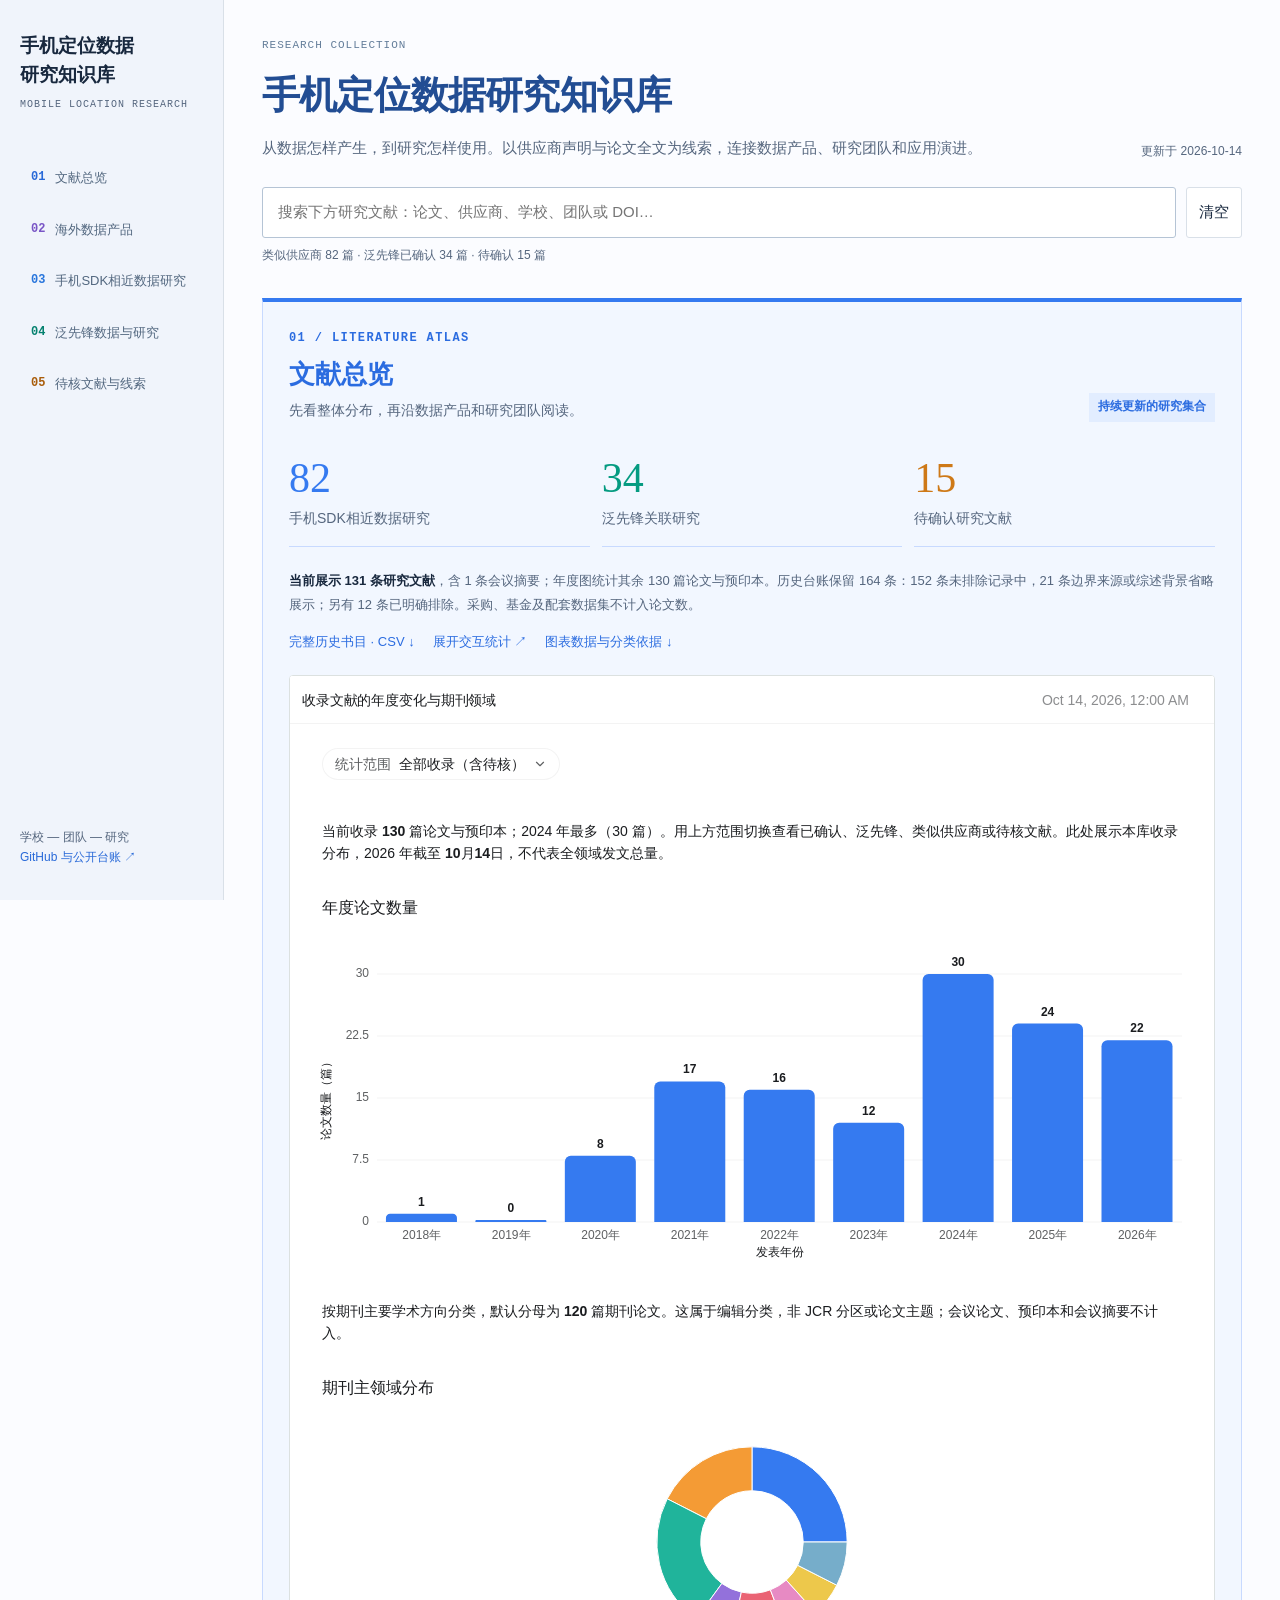
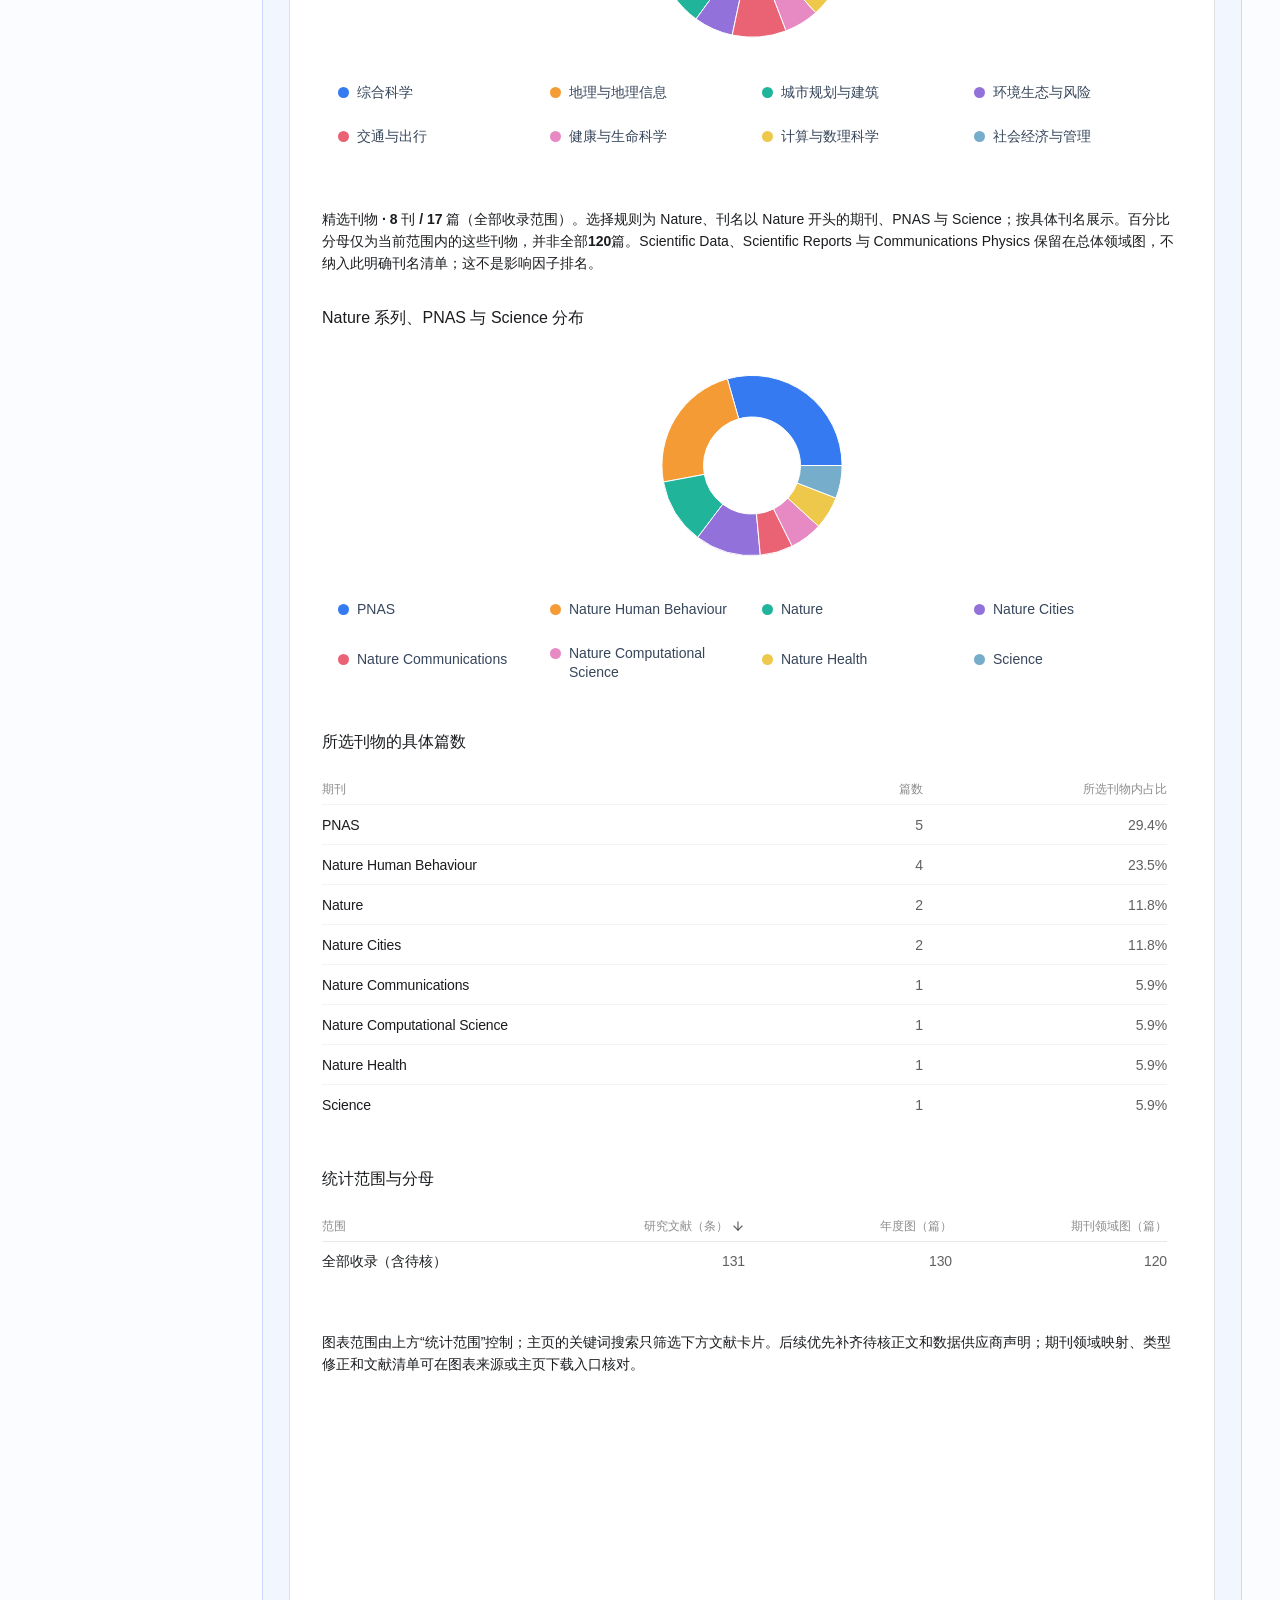
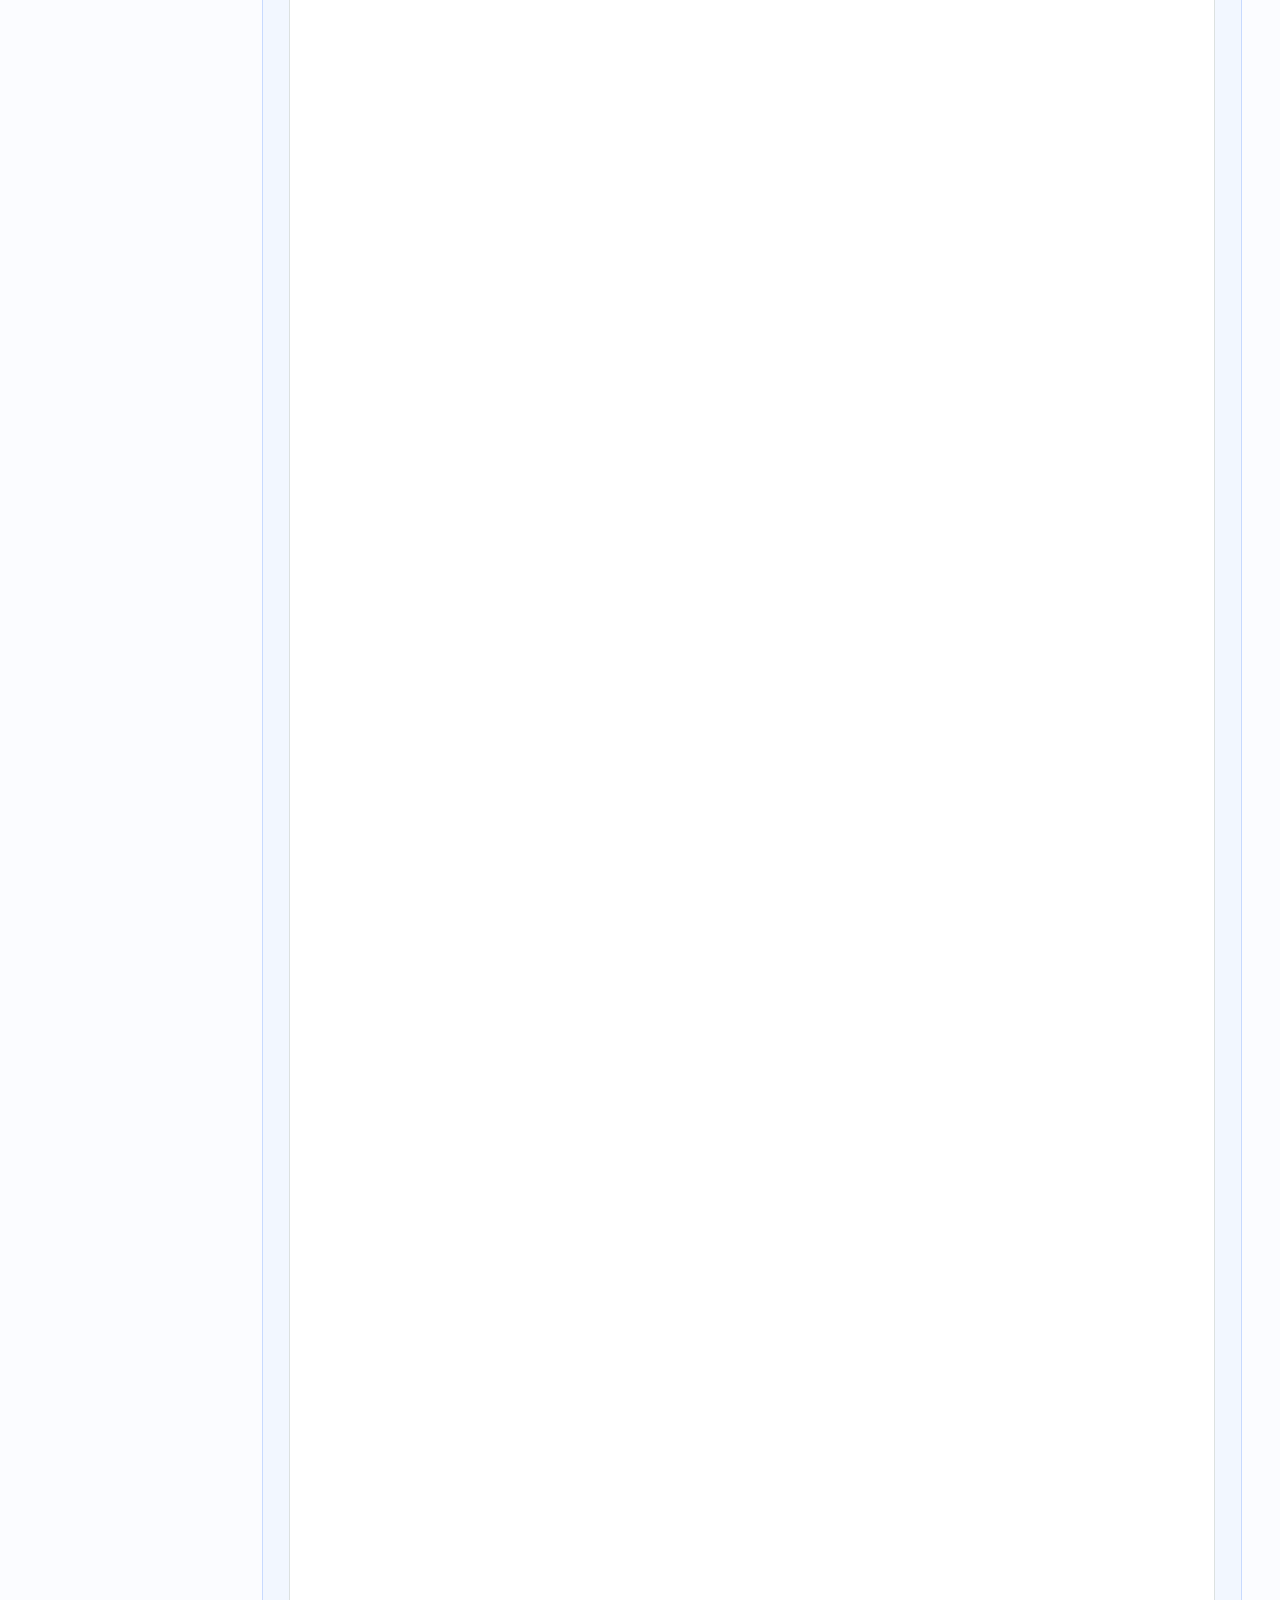
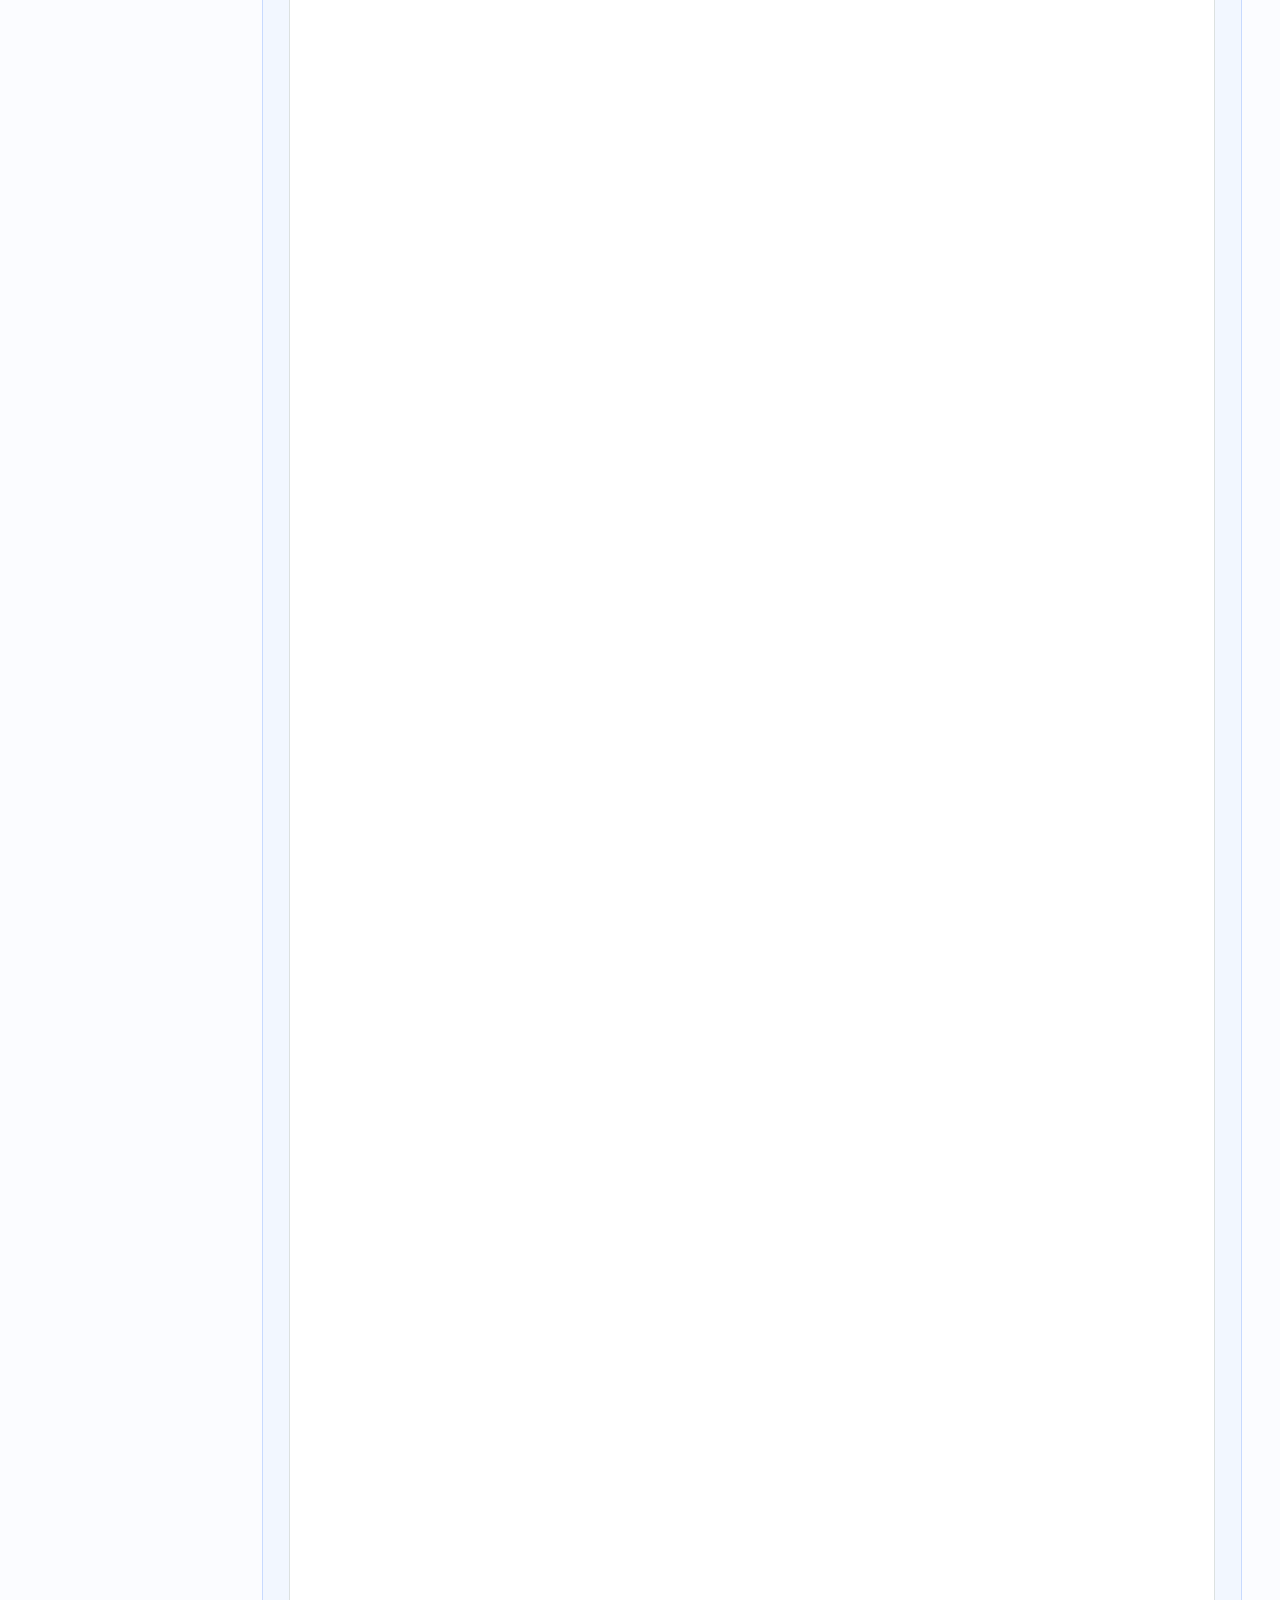
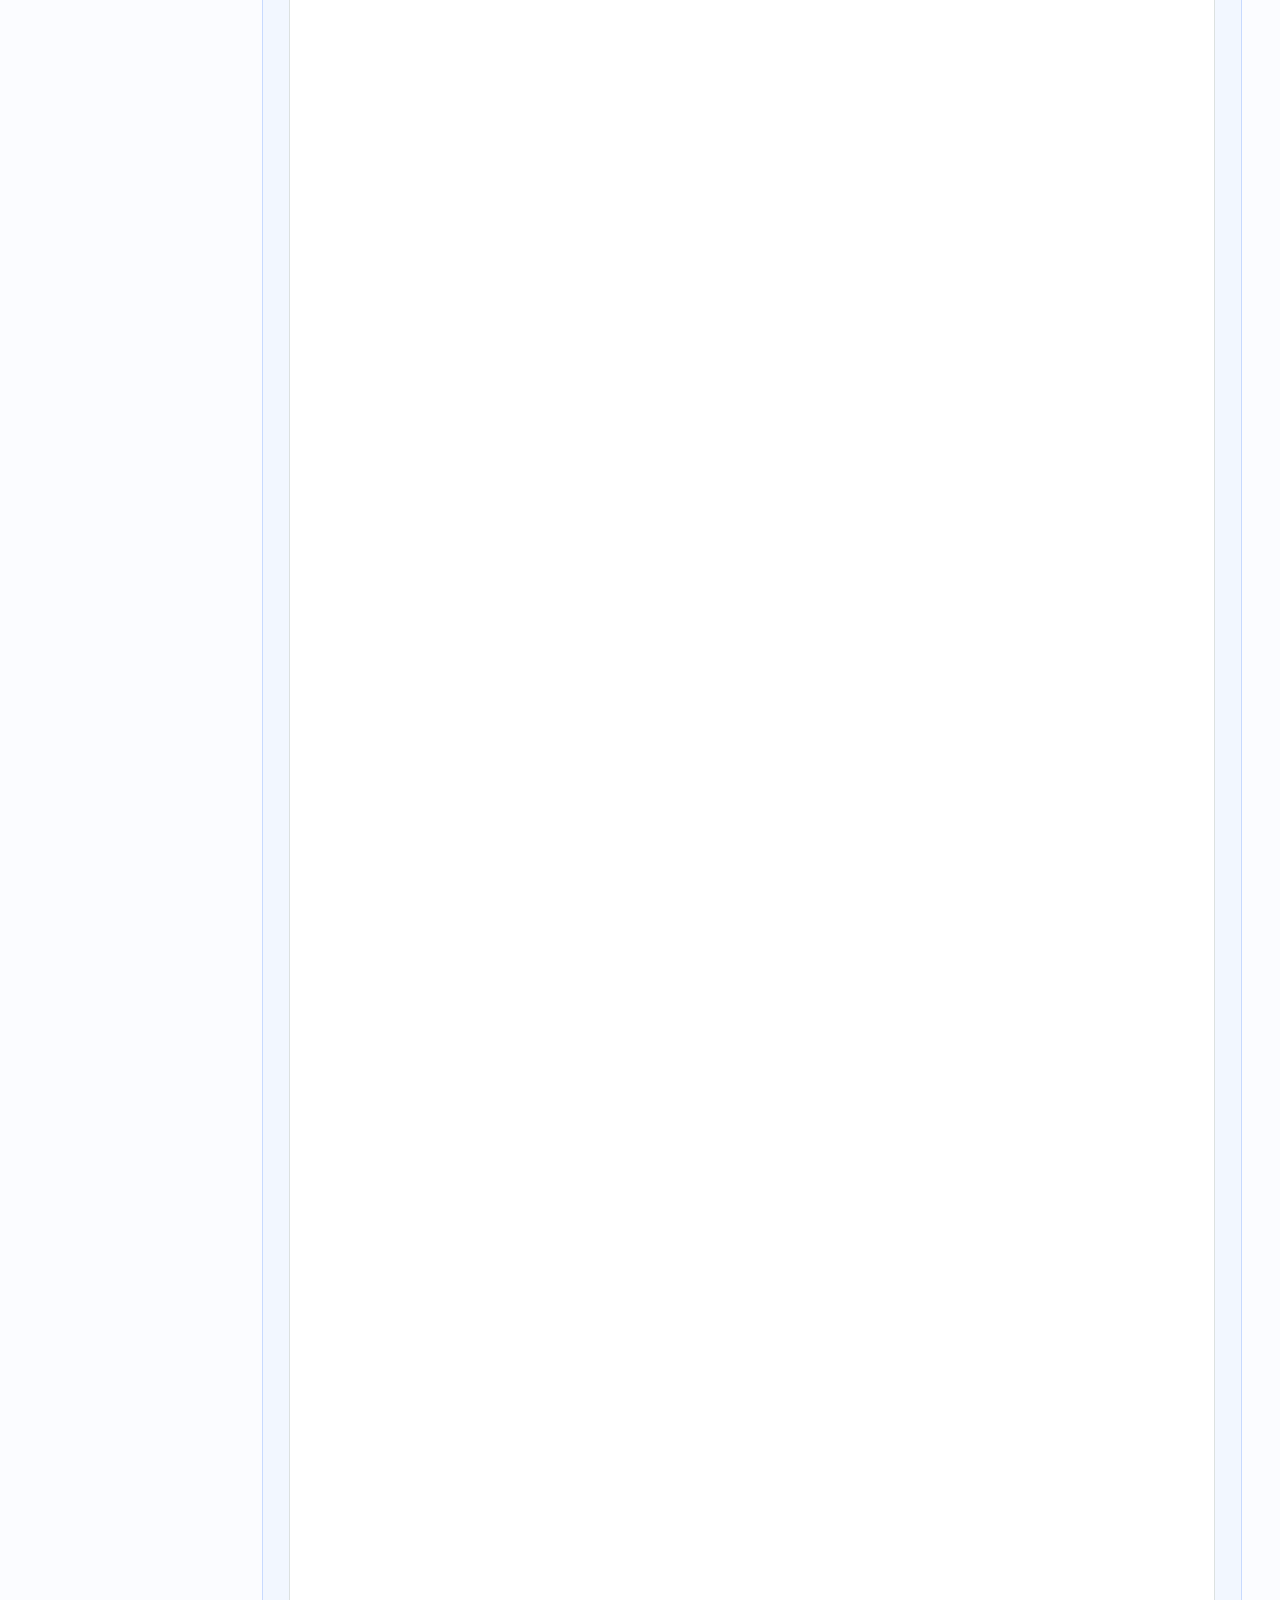
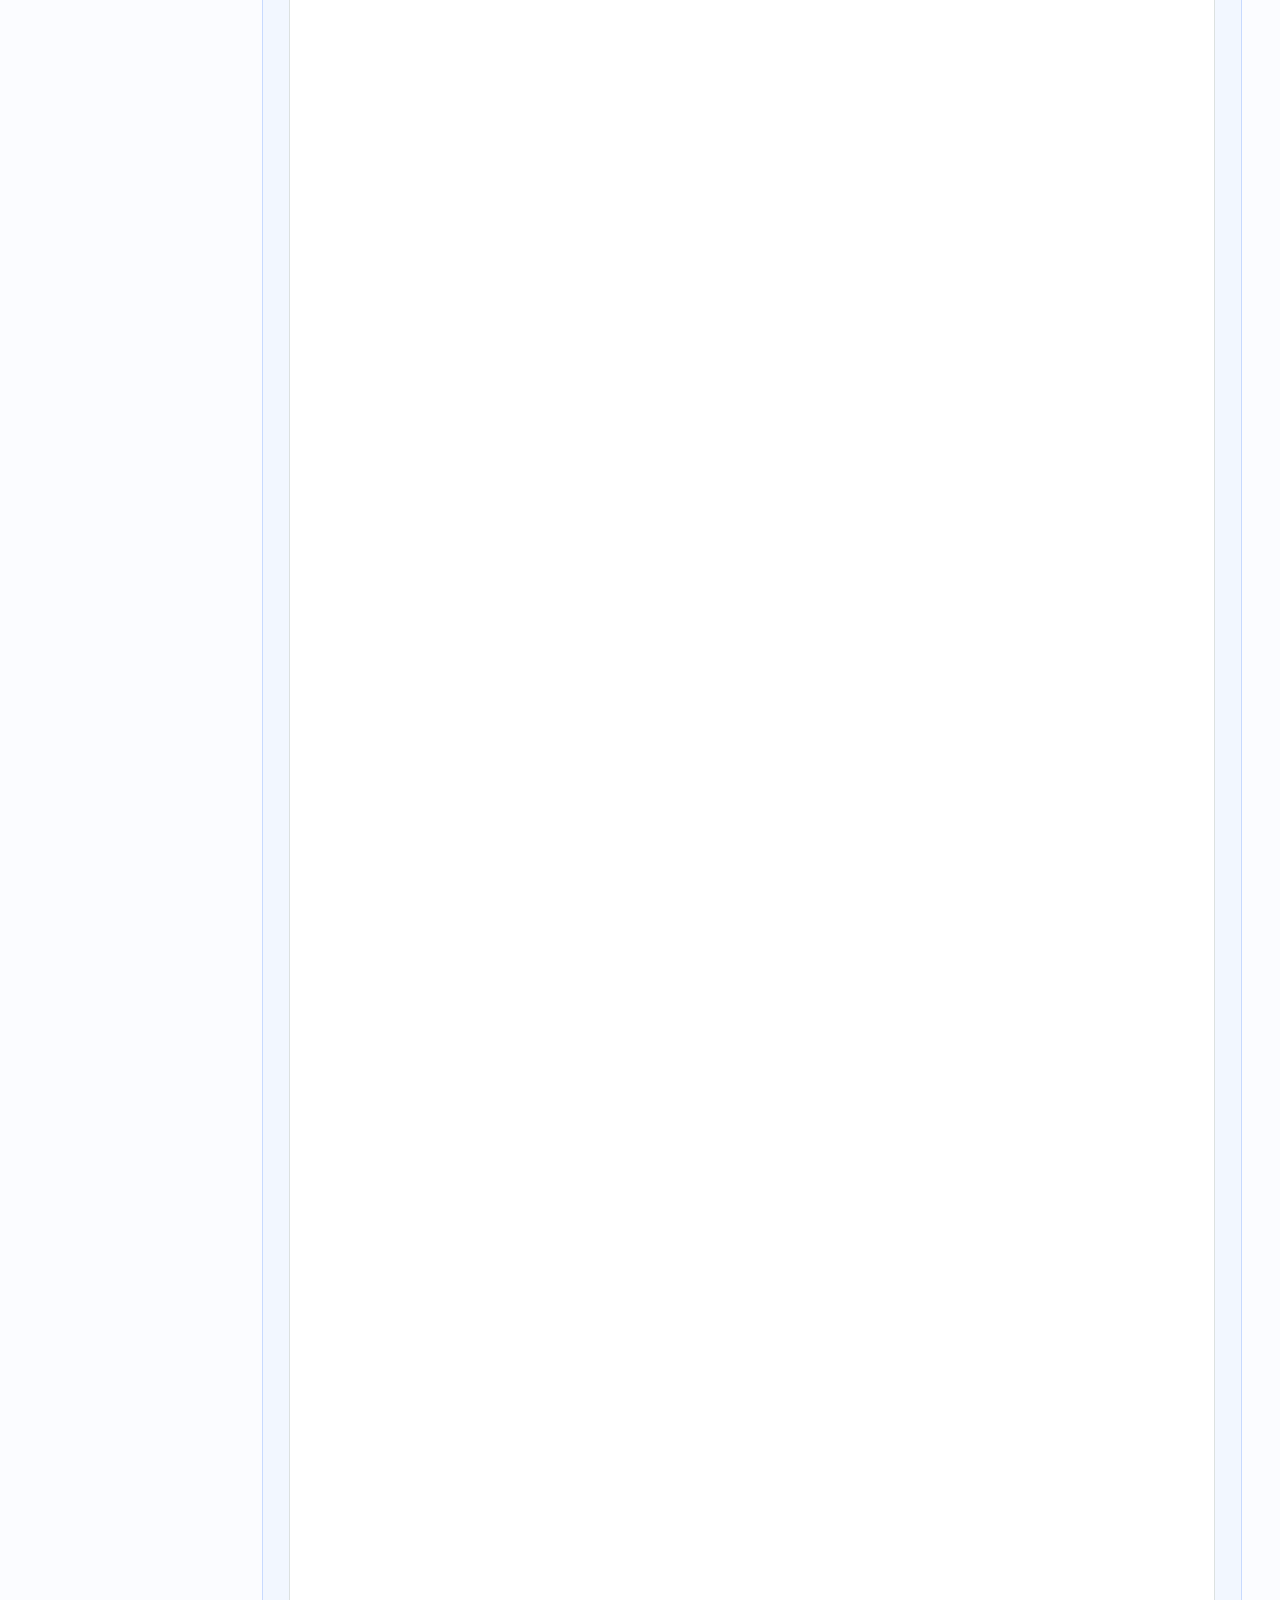
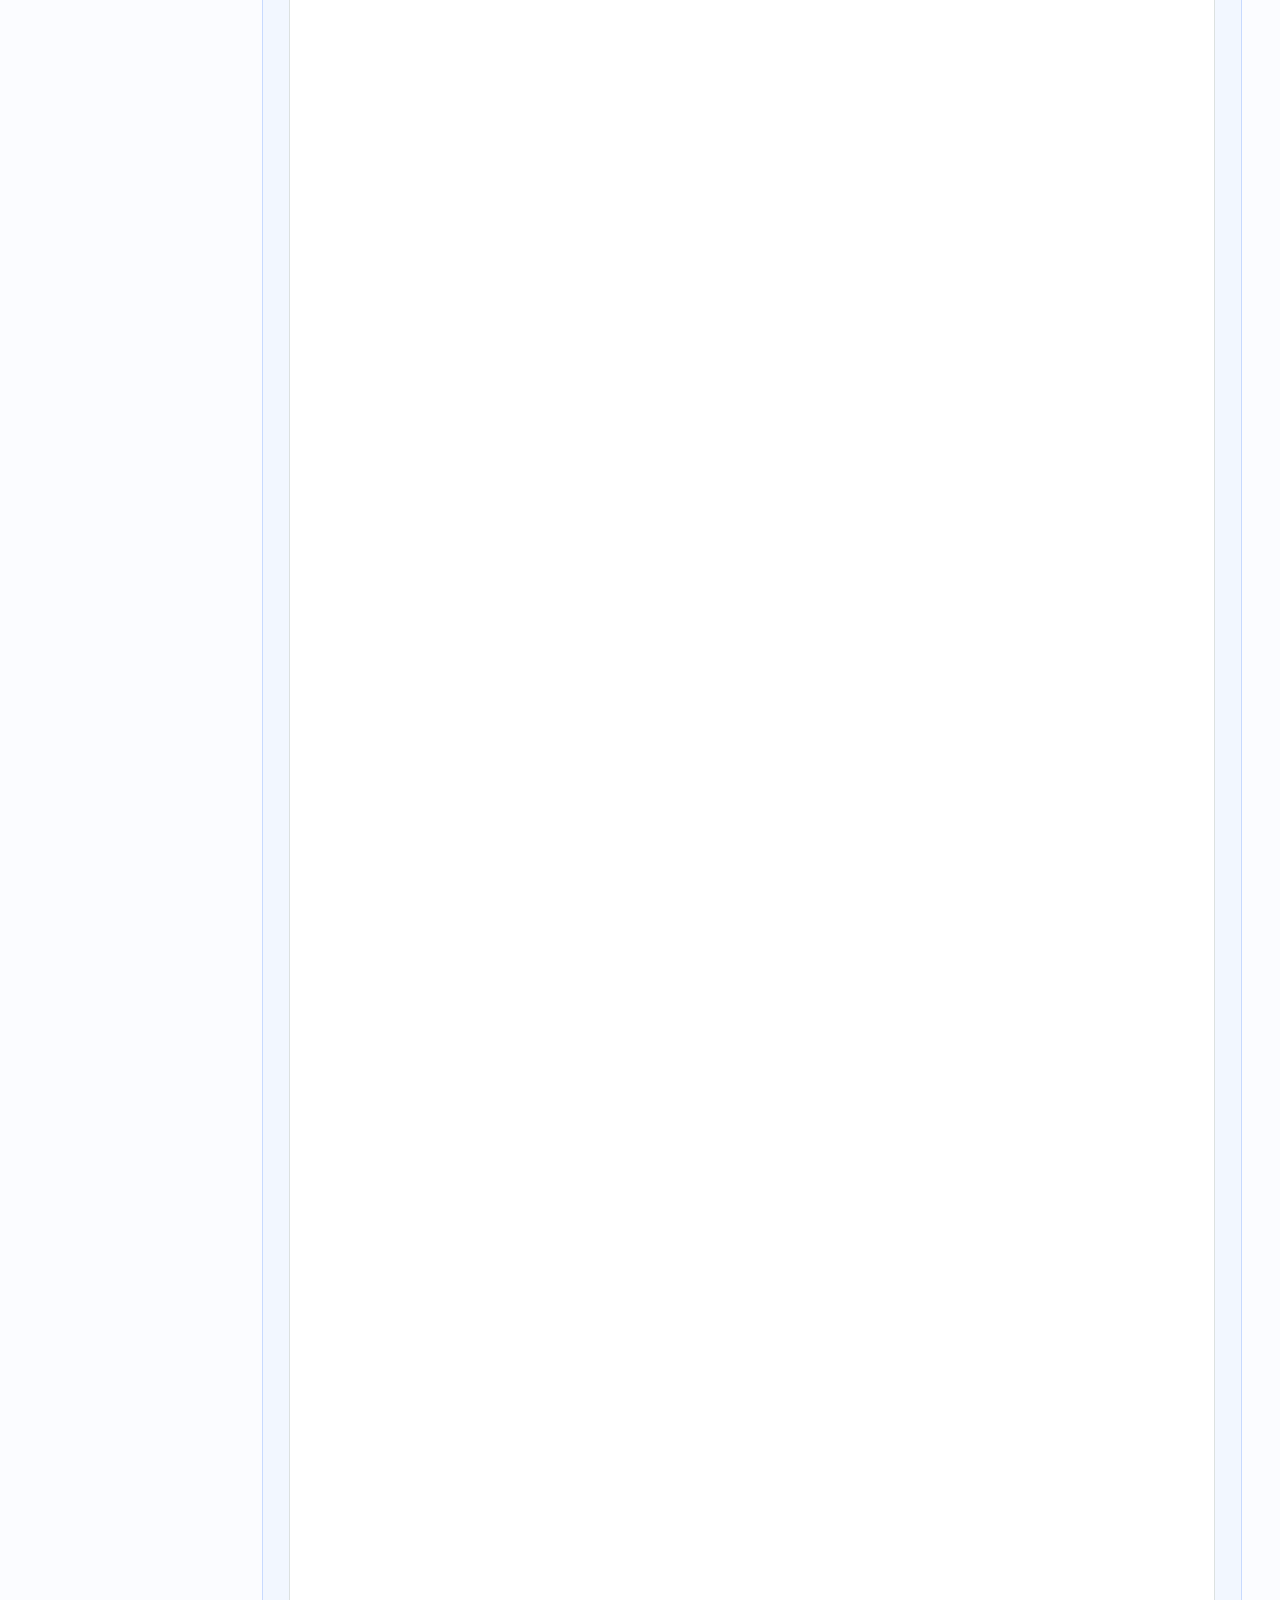
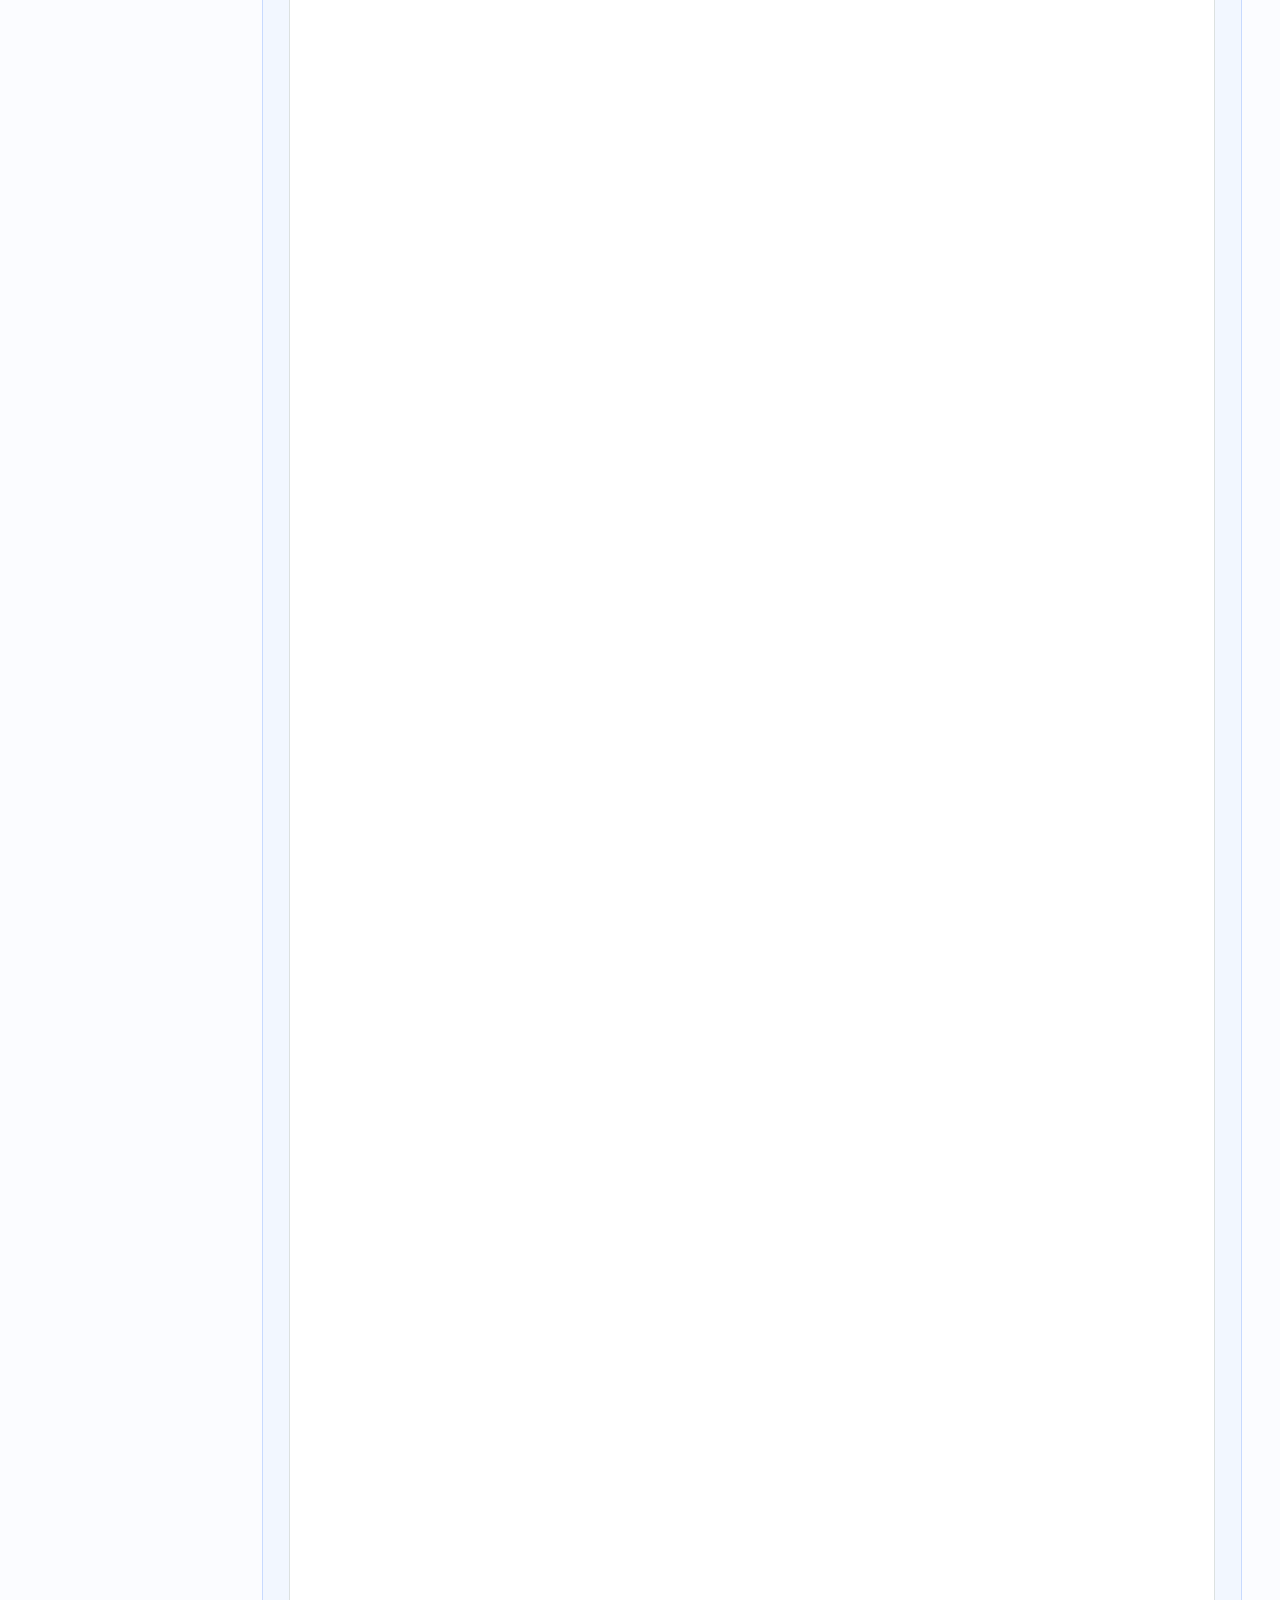
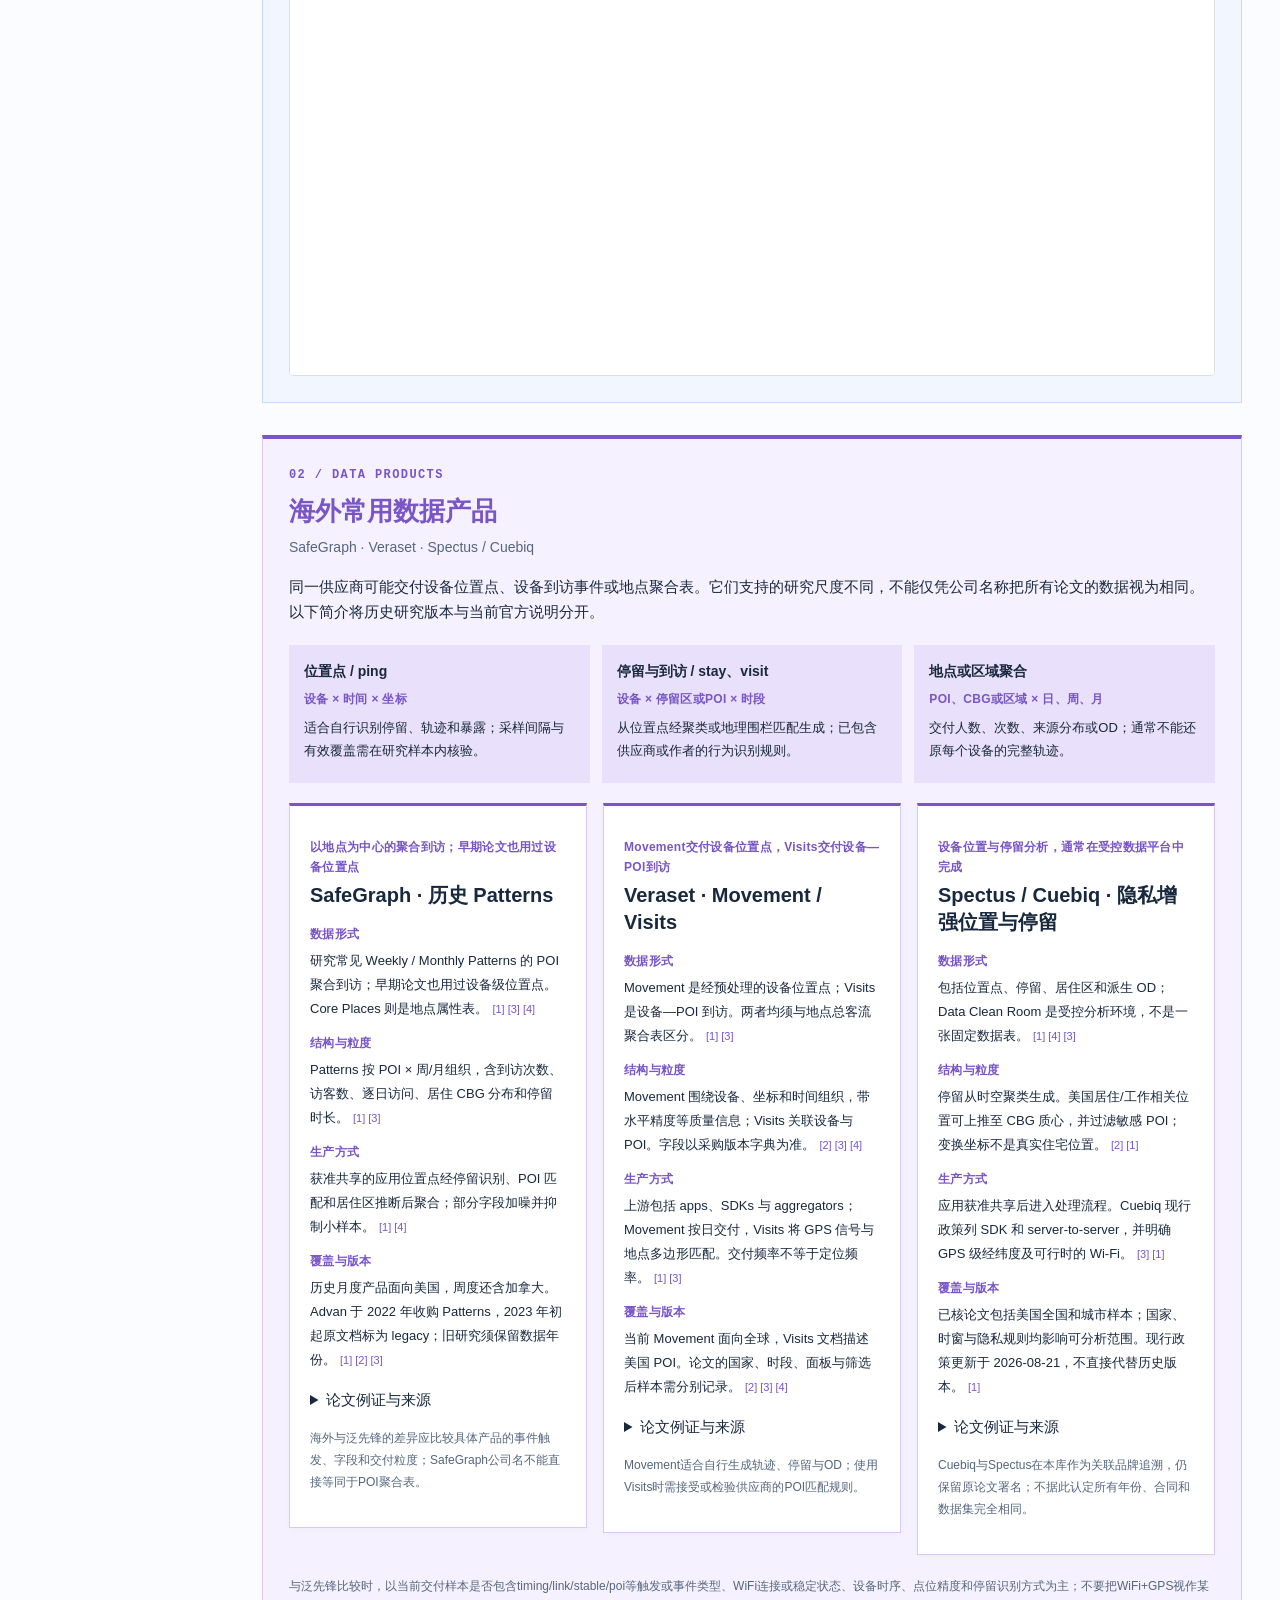
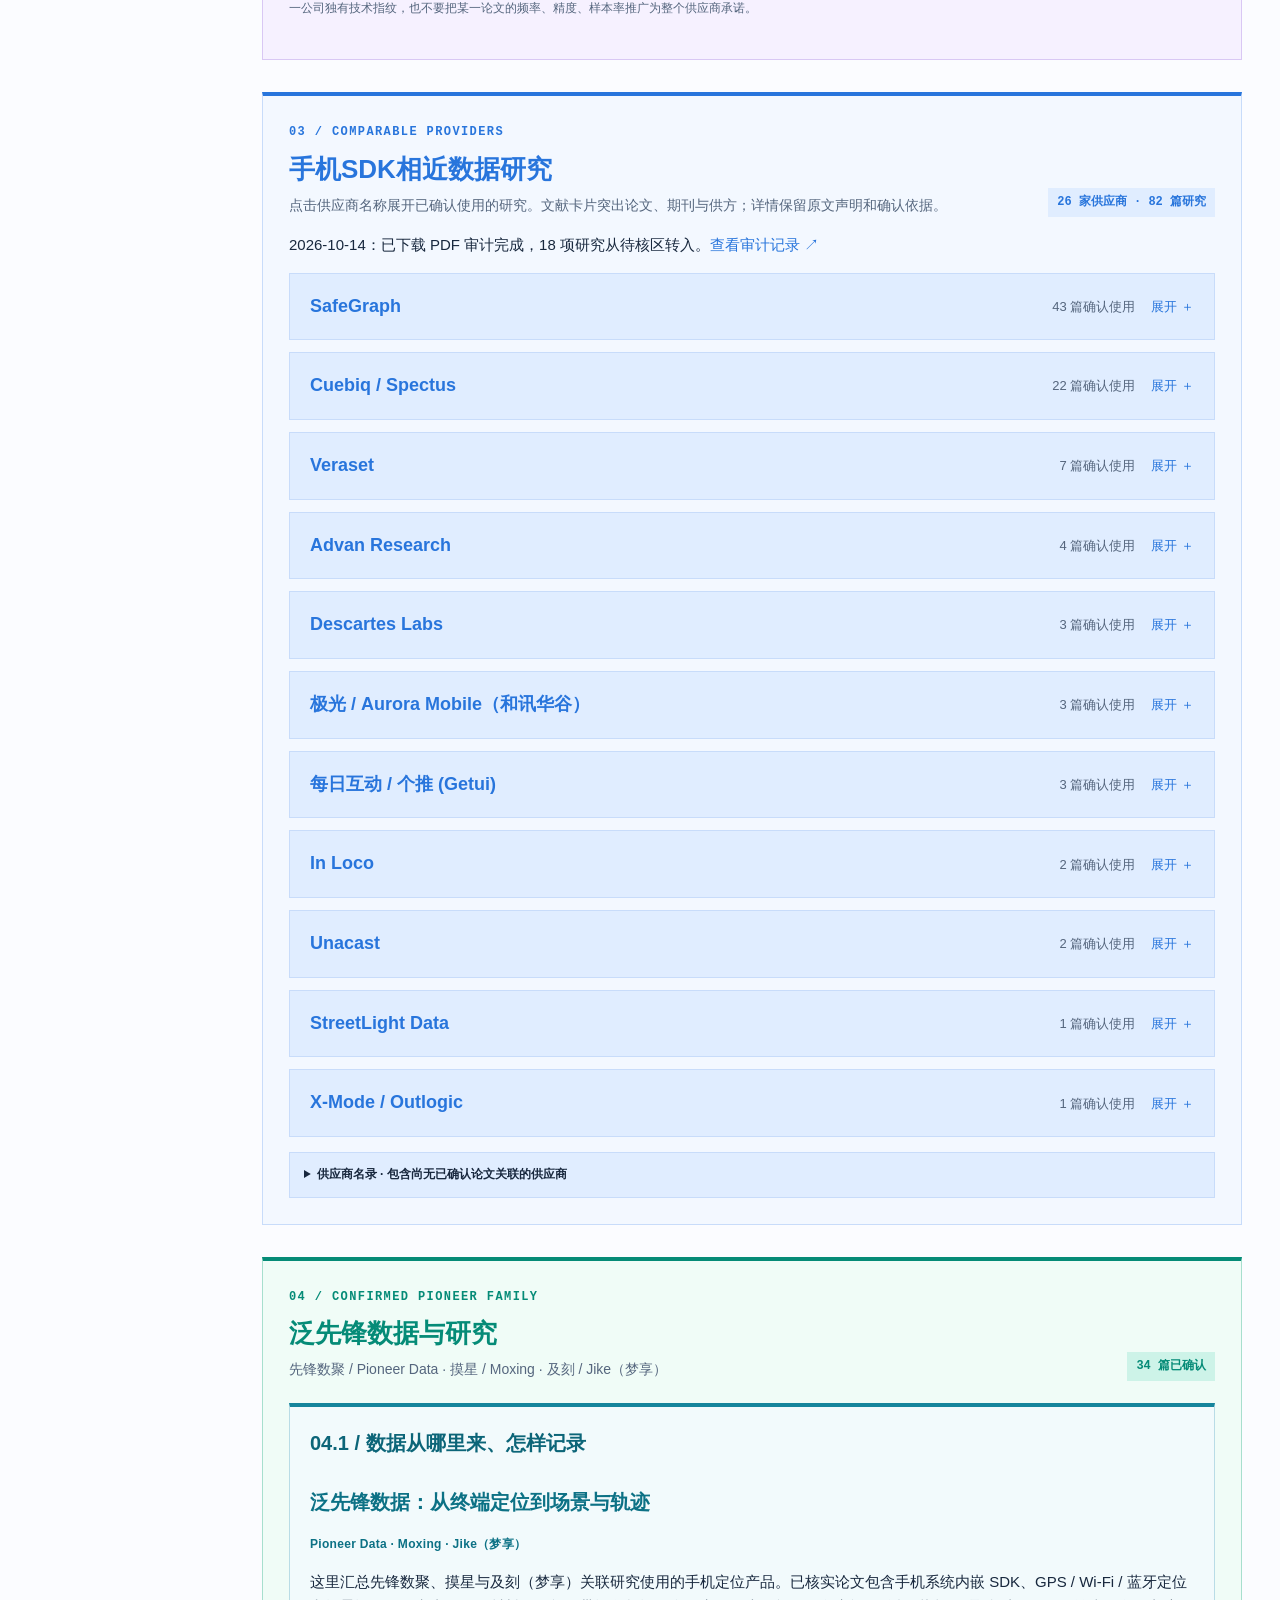
==== commit 27a82bfb: "Reconcile remaining candidates and derive overview counts from current records" ====
--- a/index.html
+++ b/index.html
@@ -18,7 +18,7 @@
 </style><link rel="stylesheet" href="assets/knowledgebase.css?v=27"></head><body id="top"><a class="skip" href="#providers">跳到研究分类</a><div class="shell"><aside class="rail"><a class="brand" href="#top">手机定位数据<br>研究知识库<small>MOBILE LOCATION RESEARCH</small></a><nav class="nav" aria-label="知识库分类"><a href="#evolution"><span>01</span>文献总览</a><a href="#data-products"><span>02</span>海外数据产品</a><a href="#providers"><span>03</span>手机SDK相近数据研究</a><a href="#china"><span>04</span>泛先锋数据与研究</a><a href="#next"><span>05</span>待核文献与线索</a></nav><div class="rail-bottom">学校 — 团队 — 研究<br><a href="https://github.com/YeCao02/Mobile-phone-location-reasearch" target="_blank" rel="noopener noreferrer">GitHub 与公开台账 ↗</a></div></aside><main class="main"><header class="hero"><div><div class="eyebrow">RESEARCH COLLECTION</div><h1>手机定位数据研究知识库</h1><p>从数据怎样产生，到研究怎样使用。以供应商声明与论文全文为线索，连接数据产品、研究团队和应用演进。</p></div><div class="edition">更新于 <span id="updated"></span></div></header><div class="searchbar"><input id="search" type="search" aria-label="搜索论文、供应商、学校或团队" placeholder="搜索下方研究文献：论文、供应商、学校、团队或 DOI…"><button id="clear">清空</button></div><div class="search-state" id="search-state" role="status" aria-live="polite"></div>
 <section id="evolution" class="section"><div class="sectionhead"><div><div class="number">01 / LITERATURE ATLAS</div><h2>文献总览</h2><p>先看整体分布，再沿数据产品和研究团队阅读。</p></div><span class="count">持续更新的研究集合</span></div>
 <div class="metrics"><a class="metric" href="#providers"><b id="stat-analog"></b><span>手机SDK相近数据研究</span></a><a class="metric" href="#china"><b id="stat-pioneer"></b><span>泛先锋关联研究</span></a><a class="metric" href="#next"><b id="stat-pending"></b><span>待确认研究文献</span></a></div>
-<p class="library-scope"><strong>当前展示 134 条研究文献</strong>，含 1 条会议摘要；年度图统计其余 133 篇论文与预印本。历史台账保留 164 条，另有 19 条边界来源省略展示、11 条已明确排除。采购、基金及配套数据集不计入论文数。</p>
+<p class="library-scope"><strong>当前展示 131 条研究文献</strong>，含 1 条会议摘要；年度图统计其余 130 篇论文与预印本。历史台账保留 164 条：152 条未排除记录中，21 条边界来源或综述背景省略展示；另有 12 条已明确排除。采购、基金及配套数据集不计入论文数。</p>
 <div class="overview-links"><a href="data/literature_catalog.csv" download>完整历史书目 · CSV ↓</a><a href="literature-analytics.html" target="_blank" rel="noopener">展开交互统计 ↗</a><a href="data/literature-statistics.json" download>图表数据与分类依据 ↓</a></div>
 <iframe id="analytics-frame" class="analytics-frame" src="literature-analytics.html" title="文献年度数量与期刊领域统计" loading="eager" onload="resizeAnalytics(this)"></iframe>
 <noscript><p><a href="literature-analytics.html">查看文献统计及可读数据表</a></p></noscript></section>
@@ -29,7 +29,7 @@
 </div><div class="research-divider"><h3 class="subsection-heading">04.2 / 已确认的关联研究</h3><p>学校 — 团队 — 研究；采购和基金另列。原文具名与用户确认分别标注；99% 为用户关联判断。</p></div><!-- PIONEER PROFILE END --><div class="links"><a href="https://github.com/YeCao02/Mobile-phone-location-reasearch/blob/main/docs/round27-wos-expansion.md">10月14日 WoS 扩检与全文核查 ↗</a><a href="core-jike-expansion.html">本轮核心扩检：Jike（梦享）、采购与简记整理 ↗</a></div><div class="links"><a href="#institution-leads">04.3 已知采购与合作院校 ↓</a></div><div id="china-list"></div><div id="institution-leads" class="institution-register"><div class="register-heading"><div><h3 class="subsection-heading">04.3 / 已知采购与合作院校 · 尚未对应论文</h3><p>集中保留机构层面的已知关系：闭源采购确认、公众号合作报道，以及用户从供应商获得的客户院校信息。具体团队、交付主体与论文是否匹配，分别注明。</p></div><span class="register-count">12 所院校</span></div><p class="register-note">采购／合作关系不等同于论文数据来源；本节不计入已确认论文数。已确定使用百度、腾讯、三大运营商等其他数据的论文维持原分类。</p><div id="institution-register-list"></div><p class="register-archive">阶段性归档 · 2026-10-14｜暂停主动扩检；保留现有证据与未对应关系，待新增材料再更新。</p></div></section>
 <section id="next" class="section"><div class="sectionhead"><div><div class="number">05 / TO BE CONFIRMED</div><h2>待核文献</h2><p>与本主题存在具体关联、但供应商或正文尚待核实的研究集中在这里。每条默认仅显示标题，点击展开期刊、供应商和核验材料。已知院校采购与合作关系集中见 <a href="#institution-leads">04.3</a>。</p></div><span id="pending-count" class="count"></span></div><div class="links acquisition-entry"><a href="wos-fulltext-screening.html">WoS十校扩检 · 新正文声明候选与核读队列 ↗</a><a href="unnamed-provider-expansion.html">前轮发现记录 · 杨俊宴团队暂缓 ↗</a><a href="https://github.com/YeCao02/Mobile-phone-location-reasearch/blob/main/docs/round27-wos-expansion.md">10月14日 WoS 扩检与全文核查 ↗</a><a href="core-jike-expansion.html">泛先锋核心扩检与高校合作线索 ↗</a><a href="pending-access.html" target="_blank" rel="noopener noreferrer">全部待核论文 · 全文获取清单 ↗</a><a href="data/pending-bookmarks.html" download>下载论文入口书签 ↓</a></div><div class="filters"><label>范围<select id="pending-filter"><option value="all">全部待确认</option><option value="pioneer">泛先锋相关候选</option><option value="other">其他待确认文献</option></select></label><label>材料<select id="pending-material"><option value="all">全部</option><option value="read">正文关键段已读</option><option value="unread">正文待核</option><option value="pdf">已有核验 PDF</option></select></label></div><div id="pending-list"></div><div id="pending-evidence"></div></section>
 <footer class="footer"><div>分类依据是数据来源是否确认；PDF 是否取得单独记录。供应商使用篇数按文献去重，不计词频。</div><div class="links"><a href="data/literature_catalog.csv" download>完整历史书目 CSV ↓</a><a href="data/literature_catalog.json" download>完整书目 JSON ↓</a><a href="data/china_evidence.json" download>来源与采购台账 ↓</a><a href="https://github.com/YeCao02/Mobile-phone-location-reasearch">GitHub ↗</a><a href="#top">回到顶部 ↑</a></div></footer></main></div>
-<script id="evidence-data" type="application/json">{"as_of": "2026-10-14", "providers": [{"id": "safegraph", "name": "SafeGraph", "supply_chain_role": "历史应用位置数据衍生产品；现以POI为主", "scope_decision": "历史纳入；当前POI不能当作轨迹", "evidence_summary": "2022-11-03 Advan公告收购SafeGraph Patterns业务，涉及Weekly、Monthly、Neighborhood Patterns；SafeGraph当前首页主推全球POI数据。", "limitations": "文献中的SafeGraph必须记录具体产品和数据年份；尚未核实所有旧版数据的上游供应商及WiFi/GPS比例。", "accessed_at": "2026-10-10", "sources": [{"grade": "B", "title": "Advan acquisition announcement", "url": "https://advanresearch.com/insights/advan-acquires-safegraphs-patterns-business-expanding-leadership-in-location-intelligence-and-foot-traffic-analytics", "published_or_updated": "2022-11-03", "accessed_at": "2026-10-10"}, {"grade": "B", "title": "SafeGraph current homepage", "url": "https://www.safegraph.com/", "published_or_updated": "undated", "accessed_at": "2026-10-10"}]}, {"id": "advan", "name": "Advan Research", "supply_chain_role": "应用SDK数据汇聚与POI客流产品", "scope_decision": "优先纳入", "evidence_summary": "官网FAQ称使用明确同意的手机app数据、通常由SDK采集，并称从未使用cell tower数据；产品包含Patterns+。收购SafeGraph Patterns是历史文献追溯的重要节点。", "limitations": "非bidstream、精度等属于厂商陈述，尚未独立样本验证；不应将收购前后算法或面板视为相同。", "accessed_at": "2026-10-10", "sources": [{"grade": "B", "title": "Location Data FAQ", "url": "https://advanresearch.com/faq", "published_or_updated": "undated", "accessed_at": "2026-10-10"}, {"grade": "B", "title": "Acquisition of Patterns", "url": "https://advanresearch.com/insights/advan-acquires-safegraphs-patterns-business-expanding-leadership-in-location-intelligence-and-foot-traffic-analytics", "published_or_updated": "2022-11-03", "accessed_at": "2026-10-10"}]}, {"id": "veraset", "name": "Veraset", "supply_chain_role": "应用、SDK及聚合商数据汇聚；设备级GPS与衍生产品", "scope_decision": "优先纳入", "evidence_summary": "Movement文档明确来自apps、SDKs、aggregators，为预处理的假名化移动数据；产品页明确device-level GPS，提供去重和水平精度字段。", "limitations": "厂商不公开全部具体上游；不能把SDK作为单一自有采集源，WiFi比例、各国样本和学术许可仍待核实。", "accessed_at": "2026-10-10", "sources": [{"grade": "B", "title": "Movement documentation", "url": "https://www.veraset.com/resource/doc/datasets-schema/docs", "published_or_updated": "undated", "accessed_at": "2026-10-10"}, {"grade": "B", "title": "Movement dataset", "url": "https://www.veraset.com/datasets/movement", "published_or_updated": "undated", "accessed_at": "2026-10-10"}, {"grade": "B", "title": "Products and outputs", "url": "https://www.veraset.com/resource/doc/orchestrator/data-products-and-outputs", "published_or_updated": "undated", "accessed_at": "2026-10-10"}]}, {"id": "cuebiq_spectus", "name": "Cuebiq / Spectus", "supply_chain_role": "历史自有SDK；数据平台与清洁室", "scope_decision": "优先纳入但按时期解读", "evidence_summary": "2018技术说明为GPS、WiFi、Bluetooth SDK采集；docs.spectus.ai当前以Cuebiq Documentation Portal呈现。现隐私政策写明API、SDK或server-to-server三条输入途径。", "limitations": "发现官网内部时间/口径冲突：旧文加注SDK已弃用，而2025文章又称自有SDK独占采集。不得用单篇营销文断言当前全部源为自有SDK；论文需记录采集年份与平台版本。", "accessed_at": "2026-10-10", "sources": [{"grade": "B", "title": "2018 attribution methodology", "url": "https://www.cuebiq.com/wp-content/uploads/2018/03/Cuebiq_Attribution_Benchmarks_2018__1_.pdf", "published_or_updated": "2018", "accessed_at": "2026-10-10"}, {"grade": "B", "title": "Documentation portal", "url": "https://docs.spectus.ai/", "published_or_updated": "undated", "accessed_at": "2026-10-10"}, {"grade": "B", "title": "Deprecated SDK notice", "url": "https://cuebiq.com/blog/truth-about-sdk-it-alone-is-not-enough/", "published_or_updated": "undated-updated", "accessed_at": "2026-10-10"}, {"grade": "B", "title": "First-party data blog", "url": "https://cuebiq.com/blog/first-party-location-data-for-privacy-first-marketing/", "published_or_updated": "2025 (search metadata)", "accessed_at": "2026-10-10"}, {"grade": "B", "title": "Privacy policy", "url": "https://cuebiq.com/privacy-policy/", "published_or_updated": "undated-current", "accessed_at": "2026-10-10"}]}, {"id": "citydata", "name": "CITYDATA / CityData.AI", "supply_chain_role": "应用SDK、车辆、IoT混合输入的城市分析平台", "scope_decision": "分产品纳入", "evidence_summary": "FAQ称位置源包括mobile apps、SDKs，以及connected vehicles与IoT；既有first-party也有third-party aggregators。CityFlow输出OD、路线、交通量与地点访问。", "limitations": "不能把整个CityFlow当纯手机SDK样本；需拿到mobile-only抽取条件和每类输入权重；官网精度/规模未独立验证。", "accessed_at": "2026-10-10", "sources": [{"grade": "B", "title": "FAQ, source and products", "url": "https://www.citydata.ai/faq/", "published_or_updated": "undated", "accessed_at": "2026-10-10"}, {"grade": "B", "title": "Homepage", "url": "https://www.citydata.ai/", "published_or_updated": "undated", "accessed_at": "2026-10-10"}]}, {"id": "foursquare", "name": "Foursquare", "supply_chain_role": "自有应用、合作SDK及第三方融合；地点与访问推断", "scope_decision": "优先纳入，严格区分产品", "evidence_summary": "官方方法文说明Owned \u0026 Operated apps、SDK partners及trusted third parties；Pilgrim SDK于2023-01-31改名Movement SDK。", "limitations": "Places/Places API为地点库，Movement SDK为应用内采集/推断工具，Visits才是访问数据；Studio Data SDK只是数据接口工具，不能作为手机SDK采集证据。", "accessed_at": "2026-10-10", "sources": [{"grade": "B", "title": "Quality and movement engine", "url": "https://foursquare.com/resources/blog/capabilities/delivering-quality-data-using-a-sophisticated-movement-engine/", "published_or_updated": "2023 (search metadata)", "accessed_at": "2026-10-10"}, {"grade": "B", "title": "Movement SDK overview", "url": "https://docs.foursquare.com/developer/docs/movement-sdk-overview", "published_or_updated": "undated", "accessed_at": "2026-10-10"}, {"grade": "B", "title": "Service products and privacy", "url": "https://foursquare.com/wp-content/uploads/sites/2/2023/11/Developer-Enterprise-Services-Privacy-Policy.pdf", "published_or_updated": "2023-11", "accessed_at": "2026-10-10"}]}, {"id": "unacast", "name": "Unacast", "supply_chain_role": "合作应用SDK源的聚合人数及机器学习估计", "scope_decision": "优先纳入聚合产品", "evidence_summary": "当前数据文档称第一方合作方通过嵌入多应用的SDK采集，并按Unacast规范处理后传入匿名聚合人数；GPS并非模型唯一输入。", "limitations": "此说明适用于该文档所述ML产品，不能外推为全部Unacast/Gravy产品都只有聚合数据或同一面板。", "accessed_at": "2026-10-10", "sources": [{"grade": "B", "title": "Dataset FAQ", "url": "https://docs.unacast.com/datasets/faq/", "published_or_updated": "undated", "accessed_at": "2026-10-10"}, {"grade": "B", "title": "Gravy merger page", "url": "https://www.unacast.com/gravy-analytics", "published_or_updated": "undated", "accessed_at": "2026-10-10"}]}, {"id": "gravy", "name": "Gravy Analytics", "supply_chain_role": "多上游位置数据聚合与转售；并入Unacast品牌体系", "scope_decision": "条件纳入，不认定纯SDK", "evidence_summary": "Unacast官网称双方已合并，Gravy数据来自15+供应商；FTC说明Gravy/Venntel从其他供应商取得位置数据。", "limitations": "未证实每条数据均为SDK GPS而非广告竞价流。FTC于2025-01最终化敏感位置数据限制命令；不能以旧官网宣传推断当前可购范围。", "accessed_at": "2026-10-10", "sources": [{"grade": "B", "title": "Gravy Analytics / Unacast", "url": "https://www.unacast.com/gravy-analytics", "published_or_updated": "undated", "accessed_at": "2026-10-10"}, {"grade": "A", "title": "FTC action and data source", "url": "https://www.ftc.gov/news-events/news/press-releases/2024/12/ftc-takes-action-against-gravy-analytics-venntel-unlawfully-selling-location-data-tracking-consumers", "published_or_updated": "2024-12", "accessed_at": "2026-10-10"}, {"grade": "A", "title": "FTC final order announcement", "url": "https://www.ftc.gov/news-events/news/press-releases/2025/01/ftc-finalizes-order-prohibiting-gravy-analytics-venntel-selling-sensitive-location-data", "published_or_updated": "2025-01", "accessed_at": "2026-10-10"}]}, {"id": "venntel", "name": "Venntel", "supply_chain_role": "Gravy子公司及政府用途分发/分析渠道", "scope_decision": "历史链路节点，非独立面板计数", "evidence_summary": "FTC最终命令公告明确其为Gravy子公司，并同时适用敏感位置数据限制。", "limitations": "不应把Gravy和Venntel当两套独立采样面板；本轮未核实当前商业及学术数据供应范围。", "accessed_at": "2026-10-10", "sources": [{"grade": "A", "title": "FTC final order announcement", "url": "https://www.ftc.gov/news-events/news/press-releases/2025/01/ftc-finalizes-order-prohibiting-gravy-analytics-venntel-selling-sensitive-location-data", "published_or_updated": "2025-01", "accessed_at": "2026-10-10"}, {"grade": "A", "title": "FTC source description", "url": "https://www.ftc.gov/news-events/news/press-releases/2024/12/ftc-takes-action-against-gravy-analytics-venntel-unlawfully-selling-location-data-tracking-consumers", "published_or_updated": "2024-12", "accessed_at": "2026-10-10"}]}, {"id": "huq", "name": "Huq Industries / huq", "supply_chain_role": "移动位置衍生客流与行为模型", "scope_decision": "条件纳入；当前SDK机制待核", "evidence_summary": "官网当前方法页称以匿名、opt-in移动数据推断现实活动，输出为模型估计并与独立客流真值验证。", "limitations": "当前官网页未详细说明SDK与GPS/WiFi组成；历史SDK研究可作追踪线索但不能替代当前产品核验。", "accessed_at": "2026-10-10", "sources": [{"grade": "B", "title": "Current data methodology", "url": "https://huq.io/data-methodology", "published_or_updated": "undated", "accessed_at": "2026-10-10"}, {"grade": "C", "title": "2018 empirical iOS SDK inspection", "url": "https://sudosecuritygroup.com/research/ios-app-location-report-sep2018/", "published_or_updated": "2018-09", "accessed_at": "2026-10-10"}]}, {"id": "tamoco", "name": "Tamoco", "supply_chain_role": "自有SDK及多传感器位置数据；原始位置与POI visits", "scope_decision": "优先纳入", "evidence_summary": "官方技术说明称SDK联合GPS、WiFi、beacon等；访问产品通过手机GPS的时空聚类和POI归属计算。位置数据页面给出device_id、timestamp、lat/lon、accuracy及app_id字段。", "limitations": "多传感器机制有公开依据，但当前各市场供应链、采样频率与学术可获性待核实。", "accessed_at": "2026-10-10", "sources": [{"grade": "B", "title": "Location sensor accuracy", "url": "https://www.tamoco.com/blog/tag/accuracy/?amp=1", "published_or_updated": "undated", "accessed_at": "2026-10-10"}, {"grade": "B", "title": "Smart visitation documentation", "url": "https://www.tamoco.com/visits-documentation/", "published_or_updated": "undated", "accessed_at": "2026-10-10"}, {"grade": "B", "title": "Location data schema", "url": "https://www.tamoco.com/landin-page-location-data-ad/", "published_or_updated": "undated", "accessed_at": "2026-10-10"}]}, {"id": "predicio", "name": "Predicio", "supply_chain_role": "历史位置数据供应商线索", "scope_decision": "未核实当前；保留历史候选", "evidence_summary": "The Markup 2021调查将Predicio列入位置数据行业，并保留其当时高精度移动位置营销页面的存档链接。", "limitations": "2026-10-10本工具无法访问predic.io；不能据此认定停业，也不能确认当前数据可购或纯SDK来源。", "accessed_at": "2026-10-10", "sources": [{"grade": "C", "title": "2021 historical inventory", "url": "https://themarkup.org/privacy/2021/09/30/theres-a-multibillion-dollar-market-for-your-phones-location-data", "published_or_updated": "2021-09-30", "accessed_at": "2026-10-10"}, {"grade": "D", "title": "Attempted current homepage, tool inaccessible", "url": "https://www.predic.io/", "published_or_updated": "2026-10-10 access failed", "accessed_at": "2026-10-10"}]}, {"id": "azira_near", "name": "Azira（Near相关资产承接）", "supply_chain_role": "多源移动位置/GPS分析与营销；含SDK GPS", "scope_decision": "条件纳入；追溯产品源", "evidence_summary": "Azira技术帮助页明确SDK GPS数据以及数据源组筛选。新加坡法院2025判决记载Near债务人资产售予BTC Near Holdco LLC，后者更名Azira LLC。", "limitations": "应写资产承接关系，而不是把所有Near实体简单改名；Azira全量并非证明为纯SDK。筛选Data Source Group后才适合SDK限定分析。", "accessed_at": "2026-10-10", "sources": [{"grade": "B", "title": "SDK GPS and source group filtering", "url": "https://knowledge.azira.com/what-is-screen-data-and-how-do-i-use-it", "published_or_updated": "undated", "accessed_at": "2026-10-10"}, {"grade": "A", "title": "Near insolvency and asset buyer identity", "url": "https://www.elitigation.sg/gd/s/2025_SGHC_228", "published_or_updated": "2025", "accessed_at": "2026-10-10"}, {"grade": "B", "title": "New company launch", "url": "https://www.azira.com/blogs/azira-a-new-beginning", "published_or_updated": "2024-03-21", "accessed_at": "2026-10-10"}]}, {"id": "inmarket", "name": "InMarket", "supply_chain_role": "自有应用、SDK合作网络及第三方；营销洞察", "scope_decision": "应用数据生态纳入；不列原始数据采购推荐", "evidence_summary": "当前数据页明确自有app、SDK合作网及第三方位置数据；公司说明仍用精确位置服务营销，但已同意禁止对外销售/许可精确位置。", "limitations": "研究获得性需按聚合报告、营销测量和许可分别核实；拥有SDK不代表可采购原始GPS轨迹。", "accessed_at": "2026-10-10", "sources": [{"grade": "B", "title": "Current data products", "url": "https://inmarket.com/data/", "published_or_updated": "undated", "accessed_at": "2026-10-10"}, {"grade": "B", "title": "CEO explanation of order and service scope", "url": "https://inmarket.com/qa-with-inmarkets-ceo-todd-morris/", "published_or_updated": "2024 (search metadata)", "accessed_at": "2026-10-10"}, {"grade": "A", "title": "FTC decision and order", "url": "https://www.ftc.gov/system/files/ftc_gov/pdf/InMarketMedia-DecisionandOrder.pdf", "published_or_updated": "2024", "accessed_at": "2026-10-10"}]}, {"id": "outlogic", "name": "X-Mode / Outlogic", "supply_chain_role": "自有app、第三方SDK app及外购数据", "scope_decision": "历史与条件纳入", "evidence_summary": "FTC明确记录第三方应用嵌入SDK、自有app和其他数据商三种来源；X-Mode于2021将大部分业务转至Outlogic。2024-04存在最终命令。", "limitations": "不是全部数据都源自自有SDK；敏感位置数据限制及删除规则影响历史数据延续，不应把2021宣传面板视为当前可用。", "accessed_at": "2026-10-10", "sources": [{"grade": "A", "title": "FTC sourcing and succession", "url": "https://www.ftc.gov/news-events/news/press-releases/2024/01/ftc-order-prohibits-data-broker-x-mode-social-outlogic-selling-sensitive-location-data", "published_or_updated": "2024-01", "accessed_at": "2026-10-10"}, {"grade": "A", "title": "FTC finalization timeline", "url": "https://www.ftc.gov/legal-library/browse/cases-proceedings/x-mode-social-inc-timeline-item-2024-04-11", "published_or_updated": "2024-04-11", "accessed_at": "2026-10-10"}]}, {"id": "placer", "name": "Placer.ai", "supply_chain_role": "第三方位置输入，聚合POI客流估计/API/Feeds", "scope_decision": "纳入衍生分析；当前SDK来源待核", "evidence_summary": "当前Our Data页称从经审核的供应商获得去标识输入，只显示聚合地点信息；API和Feeds提供访问、来源地与迁移趋势等。", "limitations": "2021自有SDK叙述不能直接套用当前官网；用户级原始位置不在当前公开交付说明中。", "accessed_at": "2026-10-10", "sources": [{"grade": "B", "title": "Current source statement", "url": "https://www.placer.ai/resources/our-data", "published_or_updated": "undated", "accessed_at": "2026-10-10"}, {"grade": "B", "title": "API", "url": "https://www.placer.ai/products/api", "published_or_updated": "undated", "accessed_at": "2026-10-10"}, {"grade": "B", "title": "Data feeds", "url": "https://docs.placer.ai/docs/welcome-to-placers-feeds", "published_or_updated": "undated", "accessed_at": "2026-10-10"}]}, {"id": "streetlight", "name": "StreetLight Data", "supply_chain_role": "LBS应用数据与车载GPS等混合的交通分析", "scope_decision": "条件纳入；须拆分输入", "evidence_summary": "官方历史方法说明app LBS来源区别于运营商记录，但设备定位可结合GPS、WiFi、Bluetooth、aGPS和cellular triangulation。现平台为交通指标分析。", "limitations": "严格排除任何cell triangulation时，该历史LBS应标边界不确定；设备定位服务融合与外购运营商信令是不同问题。车载GPS也不应算手机SDK。", "accessed_at": "2026-10-10", "sources": [{"grade": "B", "title": "LBS versus carrier data methodology", "url": "https://www.streetlightdata.com/location-based-services-data-transportation-rural-studies/", "published_or_updated": "2017 (search metadata)", "accessed_at": "2026-10-10"}, {"grade": "B", "title": "Current methodology library", "url": "https://www.streetlightdata.com/whitepapers/", "published_or_updated": "undated", "accessed_at": "2026-10-10"}, {"grade": "A", "title": "FTA market scan", "url": "https://www.transit.dot.gov/sites/fta.dot.gov/files/2023-07/FTA-Report-No-0245-rev.pdf", "published_or_updated": "2023", "accessed_at": "2026-10-10"}]}, {"id": "quadrant", "name": "Quadrant", "supply_chain_role": "SDK与server-to-server移动位置供应", "scope_decision": "优先纳入", "evidence_summary": "官方发布者问答描述SDK在用户同意后收集经纬度，只在app前台运行；另支持AWS S3方式server-to-server接入。", "limitations": "前台限定意味着采样行为偏差和持续轨迹不足；该说明不能反推其全部历史产品均只前台采集。", "accessed_at": "2026-10-10", "sources": [{"grade": "B", "title": "Publisher source and SDK Q\u0026A", "url": "https://www.quadrant.io/blog/monetizing-mobile-location-data-publisher-questions-and-answers", "published_or_updated": "2025 (search metadata)", "accessed_at": "2026-10-10"}, {"grade": "B", "title": "Mobile location product brief", "url": "https://www.quadrant.io/hubfs/Quadrant-assets/Mobile_Location_Data_Solution_Brief_Quadrant.pdf?hsLang=en", "published_or_updated": "undated", "accessed_at": "2026-10-10"}]}, {"id": "mobilewalla", "name": "Mobilewalla", "supply_chain_role": "多源数据经纪，历史含RTB广告竞价输入", "scope_decision": "边界/排除对照；不认定SDK-only", "evidence_summary": "FTC 2025-01最终命令明确限制敏感位置数据并禁止为参加竞价以外目的从实时竞价交易所采集消费者数据。", "limitations": "有移动经纬度不等于SDK持续轨迹；本轮没有确认当前可分离的SDK-only产品。", "accessed_at": "2026-10-10", "sources": [{"grade": "A", "title": "FTC final order announcement", "url": "https://www.ftc.gov/news-events/news/press-releases/2025/01/ftc-finalizes-order-banning-mobilewalla-selling-sensitive-location-data", "published_or_updated": "2025-01", "accessed_at": "2026-10-10"}]}, {"id": "kochava", "name": "Kochava / Collective Data Solutions", "supply_chain_role": "测量SDK业务与第三方位置数据市场并存", "scope_decision": "条件纳入市场链路，避免SDK误归属", "evidence_summary": "Kochava CEO说明Collective市场中的精确位置数据全部来自第三方，而非Kochava SDK。FTC案件页截至2026-06-26列出Stipulated Order。", "limitations": "必须区分SDK软件能力与市场数据来源；此处不对全部当前许可条件作法律结论，需按订单和产品核实。", "accessed_at": "2026-10-10", "sources": [{"grade": "B", "title": "CEO data-source explanation", "url": "https://www.kochava.com/blog/open-letter-from-kochava-ceo/", "published_or_updated": "2022", "accessed_at": "2026-10-10"}, {"grade": "A", "title": "FTC case timeline", "url": "https://www.ftc.gov/legal-library/browse/cases-proceedings/ftc-v-kochava-inc", "published_or_updated": "2026-06-26", "accessed_at": "2026-10-10"}]}, {"id": "reveal", "name": "Reveal Mobile", "supply_chain_role": "SDK与外部feeds；GPS及WiFi标识相关采集", "scope_decision": "优先纳入生态；学术获取待核", "evidence_summary": "2024-11-08隐私政策明示GPS位置、可选后台位置、MAID及SSID/BSSID，并提到SDK和data feeds；业务为广告带店效果测量。", "limitations": "收集SSID/BSSID不等于证明所有经纬度都由WiFi定位；原始轨迹供应、面板覆盖及学术授权未确认。", "accessed_at": "2026-10-10", "sources": [{"grade": "B", "title": "Privacy policy and collection methods", "url": "https://revealmobile.com/privacy", "published_or_updated": "2024-11-08", "accessed_at": "2026-10-10"}]}, {"id": "talkingdata", "name": "TalkingData", "sources": [{"title": "TalkingData SDK隐私政策", "url": "https://www.talkingdata.com/sdkprivacy.jsp?languagetype=zh_cn"}]}, {"id": "getui", "name": "每日互动 / 个推 (Getui)", "sources": [{"title": "每日互动用户运营SDK合规说明", "url": "https://docs.getui.com/compliance/ido/"}]}, {"id": "aurora", "name": "极光 / Aurora Mobile（和讯华谷）", "sources": [{"title": "极光推送SDK合规指南", "url": "https://docs.jiguang.cn/en/jpush/client/jghgzy_a_i_h"}]}], "provider_usage": {"providers": [{"id": "safegraph", "name": "SafeGraph", "region": "overseas", "profile_group": "original_21"}, {"id": "advan", "name": "Advan Research", "region": "overseas", "profile_group": "original_21"}, {"id": "veraset", "name": "Veraset", "region": "overseas", "profile_group": "original_21"}, {"id": "cuebiq_spectus", "name": "Cuebiq / Spectus", "region": "overseas", "profile_group": "original_21"}, {"id": "citydata", "name": "CITYDATA / CityData.AI", "region": "overseas", "profile_group": "original_21"}, {"id": "foursquare", "name": "Foursquare", "region": "overseas", "profile_group": "original_21"}, {"id": "unacast", "name": "Unacast", "region": "overseas", "profile_group": "original_21"}, {"id": "gravy", "name": "Gravy Analytics", "region": "overseas", "profile_group": "original_21"}, {"id": "venntel", "name": "Venntel", "region": "overseas", "profile_group": "original_21"}, {"id": "huq", "name": "Huq Industries / huq", "region": "overseas", "profile_group": "original_21"}, {"id": "tamoco", "name": "Tamoco", "region": "overseas", "profile_group": "original_21"}, {"id": "predicio", "name": "Predicio", "region": "overseas", "profile_group": "original_21"}, {"id": "azira_near", "name": "Azira（Near相关资产承接）", "region": "overseas", "profile_group": "original_21"}, {"id": "inmarket", "name": "InMarket", "region": "overseas", "profile_group": "original_21"}, {"id": "outlogic", "name": "X-Mode / Outlogic", "region": "overseas", "profile_group": "original_21"}, {"id": "placer", "name": "Placer.ai", "region": "overseas", "profile_group": "original_21"}, {"id": "streetlight", "name": "StreetLight Data", "region": "overseas", "profile_group": "original_21"}, {"id": "quadrant", "name": "Quadrant", "region": "overseas", "profile_group": "original_21"}, {"id": "mobilewalla", "name": "Mobilewalla", "region": "overseas", "profile_group": "original_21"}, {"id": "kochava", "name": "Kochava / Collective Data Solutions", "region": "overseas", "profile_group": "original_21"}, {"id": "reveal", "name": "Reveal Mobile", "region": "overseas", "profile_group": "original_21"}, {"id": "palmap", "name": "Shanghai Palmap Science \u0026 Technology Company Limited", "region": "china", "profile_group": "indoor_positioning_boundary"}, {"id": "baidu", "name": "百度慧眼 / Baidu", "region": "china", "profile_group": "platform_lbs_boundary"}, {"id": "gaode", "name": "高德 / Gaode (Amap)", "region": "china", "profile_group": "poi_context"}, {"id": "tencent", "name": "腾讯 / Tencent", "region": "china", "profile_group": "platform_lbs_boundary"}, {"id": "getui", "name": "每日互动 / 个推 (Getui)", "region": "china", "profile_group": "china_app_lbs"}, {"id": "dewey", "name": "Dewey", "region": "overseas", "profile_group": "additional_role_or_boundary"}, {"id": "facebook", "name": "Facebook / Meta Data for Good", "region": "overseas", "profile_group": "additional_role_or_boundary"}, {"id": "google", "name": "Google", "region": "overseas", "profile_group": "additional_role_or_boundary"}, {"id": "octotelematics", "name": "Octotelematics", "region": "overseas", "profile_group": "additional_role_or_boundary"}, {"id": "descartes_labs", "name": "Descartes Labs", "region": "overseas", "profile_group": "additional_role_or_boundary"}, {"id": "wejo", "name": "Wejo", "region": "overseas", "profile_group": "additional_role_or_boundary"}, {"id": "aurora", "name": "极光 / Aurora Mobile（和讯华谷）", "region": "china", "profile_group": "other_commercial_sdk"}, {"id": "in_loco", "name": "In Loco", "region": "overseas", "profile_group": "other_commercial_sdk"}, {"id": "apple", "name": "Apple Mobility Trends", "region": "overseas", "profile_group": "platform_aggregate"}, {"id": "placeiq", "name": "PlaceIQ", "region": "overseas", "profile_group": "commercial_mobility"}, {"id": "maryland_mobility", "name": "University of Maryland mobility metrics", "region": "overseas", "profile_group": "derived_research_data"}, {"id": "pioneer_moxing_jike", "name": "先锋数聚 / 摸星 / Jike（梦享）", "region": "china", "profile_group": "user_confirmed_supplier_group"}, {"id": "talkingdata", "name": "TalkingData", "region": "china", "profile_group": "other_commercial_sdk"}], "associations": [{"paper_id": "L21", "provider_id": "safegraph", "provider_name": "SafeGraph", "status": "mention_only", "classification": "mention_only", "role": "comparison_reference", "roles": ["comparison_reference"], "declared_brands": ["SafeGraph"], "evidence_url": "https://doi.org/10.1038/s44360-026-00100-6", "evidence_section": "Methods/Data（PDF页6）；Ethics（PDF页9）", "basis": "作者将Moxing的采集机制与SafeGraph类比；原文两处明确提及SafeGraph，但本研究实际数据供方为Moxing。", "catalog_status": "reviewed"}, {"paper_id": "L29", "provider_id": "gaode", "provider_name": "高德 / Gaode (Amap)", "status": "confirmed_use", "classification": "confirmed_use", "role": "poi", "roles": ["poi"], "declared_brands": ["Gaode"], "evidence_url": "https://recovery.preventionweb.net/media/115864/download?startDownload=20261010", "evidence_section": "PDF p4 §2.2 Datasets辅助数据段", "basis": "作者明确使用来自Gaode的Points of Interest，属于POI辅助数据，非本研究移动轨迹供方。", "catalog_status": "reviewed"}, {"paper_id": "L29", "provider_id": "safegraph", "provider_name": "SafeGraph", "status": "mention_only", "classification": "mention_only", "role": "comparison_reference", "roles": ["comparison_reference"], "declared_brands": ["SafeGraph"], "evidence_url": "https://recovery.preventionweb.net/media/115864/download?startDownload=20261010", "evidence_section": "PDF p5 §2.3.1 Human mobility indicators", "basis": "原文仅说明借鉴既有SafeGraph研究的家庭位置检测与处理方法；本篇轨迹来自Jike，不能确认使用SafeGraph数据。", "catalog_status": "reviewed"}, {"paper_id": "L30", "provider_id": "baidu", "provider_name": "百度慧眼 / Baidu", "status": "confirmed_use", "classification": "confirmed_use", "role": "platform_aggregate", "roles": ["platform_aggregate"], "declared_brands": ["百度慧眼", "Baidu"], "evidence_url": "https://doi.org/10.1038/s42949-025-00231-x", "evidence_section": "PDF p7 Methods/Datasets；p8 Data availability", "basis": "Methods使用匿名LBS识别居住/工作人口及社会经济属性，WiFi连接辅助分类；Data availability明确百度慧眼。尚未明确SDK架构、GPS或是否融合运营商数据，单列平台LBS聚合边界，不归纯SDK手机轨迹。", "catalog_status": "reviewed"}, {"paper_id": "L37", "provider_id": "tencent", "provider_name": "腾讯 / Tencent", "status": "confirmed_use", "classification": "confirmed_use", "role": "platform_aggregate", "roles": ["platform_aggregate"], "declared_brands": ["腾讯 / Tencent"], "evidence_url": "https://nhess.copernicus.org/articles/19/2169/2019/", "evidence_section": "§2.2 Data collection；PDF页2–3", "basis": "腾讯地图 API 的 App 位置请求按网格汇总；原文明确来源 heat.qq.com，位置请求数不是独立用户数，也不是作者持有个体轨迹。", "catalog_status": "reviewed"}, {"paper_id": "L43", "provider_id": "getui", "provider_name": "每日互动 / 个推 (Getui)", "status": "confirmed_use", "classification": "confirmed_use", "role": "mobility", "roles": ["mobility"], "declared_brands": ["每日互动 / 个推 (Getui)"], "evidence_url": "https://jst.tsinghuajournals.com/article/2022/4316/1655364501775-162540954.htm", "evidence_section": "§1研究案例，表1后数据段", "basis": "原刊直接点名每日互动/个推；多App位置报点识别职住，使用2019年10–12月数据。GPS/WiFi/基站比例尚未拆分，不作为纯GPS/WiFi证明。", "catalog_status": "reviewed"}, {"paper_id": "L45", "provider_id": "tencent", "provider_name": "腾讯 / Tencent", "status": "confirmed_use", "classification": "confirmed_use", "role": "platform_aggregate", "roles": ["platform_aggregate"], "declared_brands": ["腾讯 / Tencent"], "evidence_url": "https://www.tandfonline.com/doi/abs/10.1080/24694452.2022.2097050", "evidence_section": "出版商摘要", "basis": "出版商摘要明确使用腾讯2015–2019年每日城际LBS；仅核摘要，正文方法及传感器组成待核。", "catalog_status": "pending"}, {"paper_id": "L32", "provider_id": "baidu", "provider_name": "百度慧眼 / Baidu", "status": "confirmed_use", "classification": "confirmed_use", "role": "platform_aggregate", "roles": ["platform_aggregate"], "declared_brands": ["百度慧眼 / Baidu"], "evidence_url": "https://www.sciencedirect.com/science/article/pii/S2214367X26000220", "evidence_section": "用户人工核验确认（2026-10-11）；原文页码待本轮Zotero补核", "basis": "用户2026-10-11人工核验确认百度慧眼；单列平台数据，不关联Jike采购。", "catalog_status": "pending"}, {"paper_id": "L38", "provider_id": "baidu", "provider_name": "百度慧眼 / Baidu", "status": "confirmed_use", "classification": "confirmed_use", "role": "platform_aggregate", "roles": ["platform_aggregate"], "declared_brands": ["百度慧眼 / Baidu"], "evidence_url": "https://doi.org/10.1016/j.jretconser.2026.104766", "evidence_section": "用户人工核验确认（2026-10-11）；原文页码待本轮Zotero补核", "basis": "用户2026-10-11人工核验确认百度慧眼；单列平台数据，不关联Jike采购。", "catalog_status": "pending"}, {"paper_id": "L48", "provider_id": "baidu", "provider_name": "百度慧眼 / Baidu", "status": "confirmed_use", "classification": "confirmed_use", "role": "platform_aggregate", "roles": ["platform_aggregate"], "declared_brands": ["百度慧眼"], "evidence_url": "https://www.rddl.com.cn/CN/10.13284/j.cnki.rddl.20250648", "evidence_section": "PDF第3页/印刷1100页，§1.2第3项；PDF第3页/印刷1100页，脚注③；PDF第3页/印刷1100页，§1.2第3项", "basis": "§1.2独立使用百度慧眼人口热力作为对比数据；不归为本文另一路匿名轨迹的供方。", "catalog_status": "reviewed"}, {"paper_id": "L53", "provider_id": "palmap", "provider_name": "Shanghai Palmap Science \u0026 Technology Company Limited", "status": "confirmed_use", "classification": "confirmed_use", "role": "indoor_positioning", "roles": ["indoor_positioning"], "declared_brands": ["Shanghai Palmap Science \u0026 Technology Company Limited"], "evidence_url": "https://giserwang.github.io/papers/IJGI-2019-11.pdf", "evidence_section": "PDF第9页§4.1.1；第10页§4.1.2；第15页Funding/Acknowledgments", "basis": "正文WiFi室内轨迹与致谢明确Shanghai Palmap供数；SDK、探针部署与连接机制未明。", "catalog_status": "reviewed"}, {"paper_id": "L56", "provider_id": "palmap", "provider_name": "Shanghai Palmap Science \u0026 Technology Company Limited", "status": "confirmed_use", "classification": "confirmed_use", "role": "indoor_positioning", "roles": ["indoor_positioning"], "declared_brands": ["Shanghai Palmap Science \u0026 Technology Company Limited"], "evidence_url": "https://giserwang.github.io/papers/Access-2019-12.pdf", "evidence_section": "PDF第6页＝印刷185933页，§V.A.1；第12页致谢；第1页机构/基金", "basis": "数据段明确商场WiFi指纹定位，致谢明确Palmap供数；单列室内位置方法边界。", "catalog_status": "reviewed"}, {"paper_id": "L54", "provider_id": "gaode", "provider_name": "高德 / Gaode (Amap)", "status": "confirmed_use", "classification": "confirmed_use", "role": "poi", "roles": ["poi"], "declared_brands": ["高德", "Gaode"], "evidence_url": "https://www.nature.com/articles/s41598-023-29000-5.pdf", "evidence_section": "正文PDF第5页 Data and data preprocessing；第6页路网；第16页作者贡献/基金；DOCX补充Fig.S5–S6", "basis": "高德API仅提供辅助POI；主轨迹是未具名电信基站/事件来源，不能把高德归为轨迹供方。", "catalog_status": "reviewed"}, {"paper_id": "L55", "provider_id": "gaode", "provider_name": "高德 / Gaode (Amap)", "status": "confirmed_use", "classification": "confirmed_use", "role": "poi", "roles": ["poi"], "declared_brands": ["高德"], "evidence_url": "https://www.dqxxkx.cn/EN/PDF/10.12082/dqxxkx.2025.240484", "evidence_section": "PDF第7页＝印刷430页，§3.2数据来源及表2；PDF第1页基金/机构", "basis": "原刊§3.2高德提供2022年POI；手机轨迹购自另一未具名第三方。", "catalog_status": "reviewed"}, {"paper_id": "L57", "provider_id": "baidu", "provider_name": "百度慧眼 / Baidu", "status": "confirmed_use", "classification": "confirmed_use", "role": "poi", "roles": ["poi"], "declared_brands": ["百度地图开放平台"], "evidence_url": "https://www.dqxxkx.cn/CN/10.12082/dqxxkx.2025.240586", "evidence_section": "3.2 数据来源与预处理；PDF第5页，印刷971页", "basis": "原刊§3.2百度地图开放平台只供景区POI/AOI；手机SDK轨迹供方未具名。", "catalog_status": "reviewed"}, {"paper_id": "L35", "provider_id": "baidu", "provider_name": "百度慧眼 / Baidu", "status": "confirmed_use", "classification": "confirmed_use", "role": "platform_aggregate", "roles": ["platform_aggregate"], "declared_brands": ["Baidu Migration", "Baidu Maps"], "evidence_url": "https://onlinelibrary.wiley.com/doi/10.1111/jors.70043", "evidence_section": "正文PDF第4页§4.1 Baidu Migration；学校机构HTML全文同段；SI PDF第2页Appendix Fig.1原注", "basis": "学校机构访问原刊全文§4.1明确Baidu Migration；App经百度API/SDK上传GPS/WiFi/cell sites组合位置，形成城市日流。 SI PDF第2页Appendix Fig.1原注亦明确Baidu Migration。", "catalog_status": "reviewed"}, {"paper_id": "L63", "provider_id": "aurora", "provider_name": "极光 / Aurora Mobile（和讯华谷）", "status": "confirmed_use", "classification": "confirmed_use", "role": "mobility", "roles": ["mobility"], "declared_brands": ["极光 / Aurora Mobile"], "evidence_url": "https://www.dqxxkx.cn/CN/abstract/article/1560-8999/56347", "evidence_section": "3.2.1", "basis": "§3.2.1极光SDK；鼓浪屿2019-10-1至7；原始76,119人737,373条，清洗后18,710人494,099条。国家自然科学基金51908229。", "catalog_status": "reviewed"}, {"paper_id": "L69", "provider_id": "aurora", "provider_name": "极光 / Aurora Mobile（和讯华谷）", "status": "confirmed_use", "classification": "confirmed_use", "role": "demographic_profile", "roles": ["demographic_profile"], "declared_brands": ["Aurora Mobile / jiguang.cn（极光）"], "evidence_url": "https://link.springer.com/article/10.1007/s11769-025-1493-6", "evidence_section": "§3.2.2 Influencing factors data；PDF 第 6 页/印刷页 968；表 1", "basis": "§3.2.2 明确极光 Aurora Mobile 提供 SDK 数据，用于常住人口社会人口特征（青年比例、教育和收入等），结合网格人口密度解释 O2O 零售分布。本研究未明确 GPS/WiFi 技术或直接使用个体移动轨迹；不能按轨迹使用计数。大众点评供零售店铺数据，高德供建成环境，安居客供租金，各角色须区分。", "catalog_status": "reviewed"}, {"paper_id": "L71", "provider_id": "aurora", "provider_name": "极光 / Aurora Mobile（和讯华谷）", "status": "confirmed_use", "classification": "confirmed_use", "role": "mobility", "roles": ["mobility"], "declared_brands": ["深圳市和讯华谷信息技术有限公司"], "evidence_url": "https://www.dlyj.ac.cn/EN/abstract/article/1000-0585/74649", "evidence_section": "原刊HTML §2.2.1 表1；§2.3.1", "basis": "表1列明手机SDK产品及具名供方；§2.3.1说明GPS与APP交互触发采集，2020年第四季度广州数据按Geohash7网格统计。百度仅供POI。", "catalog_status": "reviewed"}, {"paper_id": "L73", "provider_id": "getui", "provider_name": "每日互动 / 个推 (Getui)", "status": "confirmed_use", "classification": "confirmed_use", "role": "mobility", "roles": ["mobility"], "declared_brands": ["浙江每日互动 / 个推"], "evidence_url": "https://www.chinautc.com/templates/H_magazine/articlecontent.aspx?contentid=97234\u0026nodeid=4855\u0026page=ContentPage", "evidence_section": "PDF印刷第48页 §1 数据说明（原刊PDF搜索索引可读）", "basis": "§1区分江山联通信令与青田、海盐、宁海个推SDK，不能把整篇当纯SDK，也不能将不同城市数据误称融合定位。", "catalog_status": "pending"}, {"paper_id": "L82", "provider_id": "in_loco", "provider_name": "In Loco", "status": "confirmed_use", "classification": "confirmed_use", "role": "mobility", "roles": ["mobility"], "declared_brands": ["In Loco"], "evidence_url": "https://journals.plos.org/plosone/article?id=10.1371/journal.pone.0235732", "evidence_section": "Methods \u003e Dataset，PDF 第3–4页", "basis": "Methods/Dataset 具名 In Loco SDK，研究获得两次连续应用使用的位置对，经纬度精度0.01度，不能追踪超过两次使用的持续个体轨迹。城市间移动用于早期疫情传播模拟。", "catalog_status": "reviewed"}, {"paper_id": "P3239D548", "provider_id": "safegraph", "provider_name": "SafeGraph", "status": "confirmed_use", "classification": "confirmed_use", "role": "mobility", "roles": ["mobility"], "declared_brands": ["SafeGraph"], "evidence_url": "https://journals.plos.org/plosone/article?id=10.1371/journal.pone.0255259", "evidence_section": "PDF第7页，§2.3.2；PDF第9页，§3.1与表1", "basis": "直接从SafeGraph网站获取美国2019—2020年Social Distancing Metrics，使用origin_census_block_group、destination_cbgs、date_range_start提取每日OD；约1.603亿SDM记录生成约111亿Entity-O-D-T记录，再聚合为县/州/普查区流。实际并未取得SafeGraph个体GPS轨迹；Twitter数据是独立来源。", "catalog_status": "reviewed"}, {"paper_id": "PD4F8B912", "provider_id": "safegraph", "provider_name": "SafeGraph", "status": "confirmed_use", "classification": "confirmed_use", "role": "mobility", "roles": ["mobility"], "declared_brands": ["SafeGraph"], "evidence_url": "https://journals.plos.org/plosone/article?id=10.1371/journal.pone.0259031", "evidence_section": "PDF第4页，§2.1 Mobility data source；第4—5页，§2.2 Human mobility measures", "basis": "直接使用SafeGraph Data for Academics的Social Distancing Metrics，时间2019-01-01至2020-12-31。用CBG非居家停留时长中位数平均成县级TSPP，再构造两年同期变化；不是个人轨迹。§2.1说明第三方APP开发者通过API提供用户精确位置，未明确SDK及GPS/WiFi组合。", "catalog_status": "reviewed"}, {"paper_id": "PEEE72CD1", "provider_id": "cuebiq_spectus", "provider_name": "Cuebiq / Spectus", "status": "confirmed_use", "classification": "confirmed_use", "role": "mobility", "roles": ["mobility"], "declared_brands": ["Cuebiq"], "evidence_url": "https://journals.plos.org/plosone/article?id=10.1371/journal.pone.0258868", "evidence_section": "PDF第3页，Mobility data；GPS措辞见PDF第14页讨论局限", "basis": "Cuebiq提供美国大陆2020-01-01至06-30匿名实时位置记录，超过3000万选择参与设备，日均超过1500万。作者从各设备每日轨迹计算中位位置，比较连续两天所在县建立流网络，再做7天平滑与渗流分析。讨论称aggregated GPS data，未明确SDK或WiFi；并非供应商仅交付县级指数。", "catalog_status": "reviewed"}, {"paper_id": "P3881BAD2", "provider_id": "safegraph", "provider_name": "SafeGraph", "status": "confirmed_use", "classification": "confirmed_use", "role": "mobility", "roles": ["mobility"], "declared_brands": ["SafeGraph"], "evidence_url": "https://journals.plos.org/plosone/article?id=10.1371/journal.pone.0255757", "evidence_section": "PDF第3页，Data—Human mobility data from SafeGraph；第12页Changes in alcohol outlet visits；第17页州月聚合", "basis": "使用SafeGraph基于4500多万匿名智能设备、360多万POI的访问聚合数据；正文明确不提供individual-level trajectories。研究取16州2018-01至2020-06的酒类商店/酒吧/酒庄/啤酒厂访问，与NIAAA酒类销售统计结合，使用随机森林等模型；未逐项披露SDK/GPS/WiFi机制。", "catalog_status": "reviewed"}, {"paper_id": "P25D34630", "provider_id": "safegraph", "provider_name": "SafeGraph", "status": "confirmed_use", "classification": "confirmed_use", "role": "mobility", "roles": ["mobility"], "declared_brands": ["SafeGraph"], "evidence_url": "https://doi.org/10.1371/journal.pone.0249726", "evidence_section": "PDF第1页 Data Availability Statement；PDF第4页 2.1 SafeGraph data；PDF第8页 2.5 Concurrent occupancy；PDF第9页 3 Results", "basis": "POI每小时设备访问数、停留时长分布、访客居住CBG与CBG每小时居家设备数；聚合产品，不是直接可识别的个人轨迹。直接具名研究数据供方。；逐项列出Weekly Patterns、Social Distancing、Census、Core Places用途；跟踪app和退出定位说明见本页末段。；特别区分聚合观测与模型分配出的个体接触网络。；Bernalillo County，2020-02-10到06-08按周构网，435CBG、8000余POI、模型人口10,000。", "catalog_status": "reviewed"}, {"paper_id": "P240AD96D", "provider_id": "safegraph", "provider_name": "SafeGraph", "status": "confirmed_use", "classification": "confirmed_use", "role": "mobility", "roles": ["mobility"], "declared_brands": ["SafeGraph"], "evidence_url": "https://www.nature.com/articles/s43588-021-00125-9", "evidence_section": "Methods—SafeGraph mobility data，PDF第8页（刊页595）；Data availability，第9页；Discussion第7页说明第三方与应用位置来源。", "basis": "作者从SafeGraph取得手机GPS来源、匿名并聚合至人口普查街区组（CBG）的社会距离数据。研究使用2020-02-23起117天、加利福尼亚/佐治亚/得克萨斯/华盛顿四州的每日居家设备比例；不是作者获取逐人原始轨迹。", "catalog_status": "reviewed"}, {"paper_id": "P8C0DBF46", "provider_id": "unacast", "provider_name": "Unacast", "status": "confirmed_use", "classification": "confirmed_use", "role": "mobility", "roles": ["mobility"], "declared_brands": ["Unacast"], "evidence_url": "https://www.nature.com/articles/s41562-020-00977-7", "evidence_section": "Methods / Physical distancing，主文PDF第10–11页；Data availability第11页；SI Supplemental Materials—Reduction in general movement and visiting nonessential services，SI PDF第7–8页（内部页6–7）。", "basis": "Unacast从数千个经用户同意的应用收集GPS点，包含设备ID、时间戳和经纬度，再识别停留/出行事件并形成县级移动及非必要服务访问减少指标。作者获得县级汇总数据，不获得个人位置。样本为美国2020-03-09至05-29；最终主分析3007县移动指标、2068县非必要访问指标。", "catalog_status": "reviewed"}, {"paper_id": "PBC87DC0B", "provider_id": "safegraph", "provider_name": "SafeGraph", "status": "unresolved_candidate", "classification": "unresolved_candidate", "role": "unknown", "roles": ["unknown"], "declared_brands": ["SafeGraph"], "evidence_url": "https://doi.org/10.1007/s44212-024-00049-5", "evidence_section": "旧记录legacy_provider_claims；原文证据待核", "basis": "仅来自继承供应商标签；尚未判定本文实际使用、仅讨论、仅引用或旧记录误归。", "catalog_status": "pending"}, {"paper_id": "PBC87DC0B", "provider_id": "cuebiq_spectus", "provider_name": "Cuebiq / Spectus", "status": "unresolved_candidate", "classification": "unresolved_candidate", "role": "unknown", "roles": ["unknown"], "declared_brands": ["Cuebiq / Spectus"], "evidence_url": "https://doi.org/10.1007/s44212-024-00049-5", "evidence_section": "旧记录legacy_provider_claims；原文证据待核", "basis": "仅来自继承供应商标签；尚未判定本文实际使用、仅讨论、仅引用或旧记录误归。", "catalog_status": "pending"}, {"paper_id": "P002C367F", "provider_id": "safegraph", "provider_name": "SafeGraph", "status": "unresolved_candidate", "classification": "unresolved_candidate", "role": "unknown", "roles": ["unknown"], "declared_brands": ["SafeGraph"], "evidence_url": "https://www.pnas.org/doi/10.1073/pnas.2208598119", "evidence_section": "旧记录legacy_provider_claims；原文证据待核", "basis": "仅来自继承供应商标签；尚未判定本文实际使用、仅讨论、仅引用或旧记录误归。", "catalog_status": "pending"}, {"paper_id": "PB6FFBAD1", "provider_id": "safegraph", "provider_name": "SafeGraph", "status": "unresolved_candidate", "classification": "unresolved_candidate", "role": "unknown", "roles": ["unknown"], "declared_brands": ["SafeGraph"], "evidence_url": "https://www.sciencedirect.com/science/article/pii/S0264275122004450", "evidence_section": "旧记录legacy_provider_claims；原文证据待核", "basis": "仅来自继承供应商标签；尚未判定本文实际使用、仅讨论、仅引用或旧记录误归。", "catalog_status": "pending"}, {"paper_id": "P9123C07B", "provider_id": "cuebiq_spectus", "provider_name": "Cuebiq / Spectus", "status": "unresolved_candidate", "classification": "unresolved_candidate", "role": "unknown", "roles": ["unknown"], "declared_brands": ["Cuebiq / Spectus"], "evidence_url": "https://www.sciencedirect.com/science/article/pii/S0198971524001029", "evidence_section": "旧记录legacy_provider_claims；原文证据待核", "basis": "仅来自继承供应商标签；尚未判定本文实际使用、仅讨论、仅引用或旧记录误归。", "catalog_status": "pending"}, {"paper_id": "PC2196B2E", "provider_id": "safegraph", "provider_name": "SafeGraph", "status": "unresolved_candidate", "classification": "unresolved_candidate", "role": "unknown", "roles": ["unknown"], "declared_brands": ["SafeGraph"], "evidence_url": "https://www.sciencedirect.com/science/article/abs/pii/S0048969724035356", "evidence_section": "旧记录legacy_provider_claims；原文证据待核", "basis": "仅来自继承供应商标签；尚未判定本文实际使用、仅讨论、仅引用或旧记录误归。", "catalog_status": "pending"}, {"paper_id": "PA597BCE5", "provider_id": "safegraph", "provider_name": "SafeGraph", "status": "unresolved_candidate", "classification": "unresolved_candidate", "role": "unknown", "roles": ["unknown"], "declared_brands": ["SafeGraph"], "evidence_url": "https://www.sciencedirect.com/science/article/pii/S1618866723003370", "evidence_section": "旧记录legacy_provider_claims；原文证据待核", "basis": "仅来自继承供应商标签；尚未判定本文实际使用、仅讨论、仅引用或旧记录误归。", "catalog_status": "pending"}, {"paper_id": "P9B76EC36", "provider_id": "safegraph", "provider_name": "SafeGraph", "status": "unresolved_candidate", "classification": "unresolved_candidate", "role": "unknown", "roles": ["unknown"], "declared_brands": ["SafeGraph"], "evidence_url": "", "evidence_section": "旧记录legacy_provider_claims；原文证据待核", "basis": "仅来自继承供应商标签；尚未判定本文实际使用、仅讨论、仅引用或旧记录误归。", "catalog_status": "pending"}, {"paper_id": "P7E59C8D1", "provider_id": "safegraph", "provider_name": "SafeGraph", "status": "unresolved_candidate", "classification": "unresolved_candidate", "role": "unknown", "roles": ["unknown"], "declared_brands": ["SafeGraph"], "evidence_url": "https://www.sciencedirect.com/science/article/pii/S2214367X25001231", "evidence_section": "旧记录legacy_provider_claims；原文证据待核", "basis": "仅来自继承供应商标签；尚未判定本文实际使用、仅讨论、仅引用或旧记录误归。", "catalog_status": "pending"}, {"paper_id": "PD5396003", "provider_id": "safegraph", "provider_name": "SafeGraph", "status": "unresolved_candidate", "classification": "unresolved_candidate", "role": "unknown", "roles": ["unknown"], "declared_brands": ["SafeGraph"], "evidence_url": "https://doi.org/10.1080/24694452.2026.2648324", "evidence_section": "旧记录legacy_provider_claims；原文证据待核", "basis": "仅来自继承供应商标签；尚未判定本文实际使用、仅讨论、仅引用或旧记录误归。", "catalog_status": "pending"}, {"paper_id": "P5B2E6933", "provider_id": "safegraph", "provider_name": "SafeGraph", "status": "unresolved_candidate", "classification": "unresolved_candidate", "role": "unknown", "roles": ["unknown"], "declared_brands": ["SafeGraph"], "evidence_url": "https://doi.org/10.1145/3423455.3430305", "evidence_section": "旧记录legacy_provider_claims；原文证据待核", "basis": "仅来自继承供应商标签；尚未判定本文实际使用、仅讨论、仅引用或旧记录误归。", "catalog_status": "pending"}, {"paper_id": "PF912AF74", "provider_id": "safegraph", "provider_name": "SafeGraph", "status": "unresolved_candidate", "classification": "unresolved_candidate", "role": "unknown", "roles": ["unknown"], "declared_brands": ["SafeGraph"], "evidence_url": "https://doi.org/10.1145/3447548.3467182", "evidence_section": "旧记录legacy_provider_claims；原文证据待核", "basis": "仅来自继承供应商标签；尚未判定本文实际使用、仅讨论、仅引用或旧记录误归。", "catalog_status": "pending"}, {"paper_id": "P48A032E2", "provider_id": "safegraph", "provider_name": "SafeGraph", "status": "unresolved_candidate", "classification": "unresolved_candidate", "role": "unknown", "roles": ["unknown"], "declared_brands": ["SafeGraph"], "evidence_url": "https://ieeexplore.ieee.org/document/10020695", "evidence_section": "旧记录legacy_provider_claims；原文证据待核", "basis": "仅来自继承供应商标签；尚未判定本文实际使用、仅讨论、仅引用或旧记录误归。", "catalog_status": "pending"}, {"paper_id": "P8A8A7B36", "provider_id": "safegraph", "provider_name": "SafeGraph", "status": "unresolved_candidate", "classification": "unresolved_candidate", "role": "unknown", "roles": ["unknown"], "declared_brands": ["SafeGraph"], "evidence_url": "https://doi.org/10.1145/3678717.3691254", "evidence_section": "旧记录legacy_provider_claims；原文证据待核", "basis": "仅来自继承供应商标签；尚未判定本文实际使用、仅讨论、仅引用或旧记录误归。", "catalog_status": "pending"}, {"paper_id": "P681BDA6E", "provider_id": "safegraph", "provider_name": "SafeGraph", "status": "unresolved_candidate", "classification": "unresolved_candidate", "role": "unknown", "roles": ["unknown"], "declared_brands": ["SafeGraph"], "evidence_url": "https://doi.org/10.1145/3748636.3762775", "evidence_section": "旧记录legacy_provider_claims；原文证据待核", "basis": "仅来自继承供应商标签；尚未判定本文实际使用、仅讨论、仅引用或旧记录误归。", "catalog_status": "pending"}, {"paper_id": "L72", "provider_id": "getui", "provider_name": "每日互动 / 个推 (Getui)", "status": "user_confirmed_use", "classification": "user_confirmed_use", "role": "mobility", "roles": ["mobility"], "declared_brands": ["每日互动 / 个推 (Getui)"], "evidence_url": "https://www.chinautc.com/templates/H_magazine/articlecontent.aspx?contentid=97216\u0026nodeid=4855\u0026page=ContentPage", "evidence_section": "用户分类确认，2026-10-14", "basis": "用户于2026-10-14指定归入每日互动 / 个推供应商研究；原刊摘要明确SDK，作者单位包含每日互动。", "catalog_status": "pending"}, {"paper_id": "PA98D85BB", "provider_id": "cuebiq_spectus", "provider_name": "Cuebiq / Spectus", "status": "confirmed_use", "classification": "confirmed_use", "role": "mobility", "roles": ["mobility"], "declared_brands": ["Spectus"], "evidence_url": "https://www.sciencedirect.com/science/article/pii/S0264275125005979", "evidence_section": "PDF第3页 2.1 Dataset collection and experiment settings", "basis": "四个美国都市区域的 census-tract 间出行流；周/月聚合，用于公平人流生成。 数据形态：四个美国都市区域的 census-tract 间出行流；周/月聚合，用于公平人流生成。", "catalog_status": "reviewed"}, {"paper_id": "L13", "provider_id": "safegraph", "provider_name": "SafeGraph", "status": "confirmed_use", "classification": "confirmed_use", "role": "mobility", "roles": ["mobility"], "declared_brands": ["SafeGraph"], "evidence_url": "https://www.nature.com/articles/s41562-023-01770-y", "evidence_section": "PDF第8页 Methods / Data source descriptions", "basis": "按居住 Census Block Group—POI 记录到访次数；结合步行等时圈推算15分钟使用率，非个体完整轨迹。 数据形态：按居住 Census Block Group—POI 记录到访次数；结合步行等时圈推算15分钟使用率，非个体完整轨迹。", "catalog_status": "reviewed"}, {"paper_id": "P5DE047C3", "provider_id": "safegraph", "provider_name": "SafeGraph", "status": "confirmed_use", "classification": "confirmed_use", "role": "mobility", "roles": ["mobility"], "declared_brands": ["SafeGraph"], "evidence_url": "https://www.sciencedirect.com/science/article/pii/S026483772400187X", "evidence_section": "PDF第2页 2.2 Data collection and analysis", "basis": "POI每周访客设备数、访客居住BG及BG抽样设备总数；人口学属性由ACS区域数据关联。 数据形态：POI每周访客设备数、访客居住BG及BG抽样设备总数；人口学属性由ACS区域数据关联。", "catalog_status": "reviewed"}, {"paper_id": "P3B9C78DF", "provider_id": "advan", "provider_name": "Advan Research", "status": "confirmed_use", "classification": "confirmed_use", "role": "mobility", "roles": ["mobility"], "declared_brands": ["Advan"], "evidence_url": "https://www.sciencedirect.com/science/article/pii/S2214367X24000668", "evidence_section": "PDF第2页 Data and methods / data sources；PDF第2页 Data sources", "basis": "Advan提供普查区到POI的月到访频数估计；SafeGraph提供POI名称、坐标、NAICS等辅助信息。 数据形态：Advan提供普查区到POI的月到访频数估计；SafeGraph提供POI名称、坐标、NAICS等辅助信息。", "catalog_status": "reviewed"}, {"paper_id": "P3B9C78DF", "provider_id": "safegraph", "provider_name": "SafeGraph", "status": "confirmed_use", "classification": "confirmed_use", "role": "poi", "roles": ["poi"], "declared_brands": ["SafeGraph"], "evidence_url": "https://www.sciencedirect.com/science/article/pii/S2214367X24000668", "evidence_section": "PDF第2页 Data and methods / data sources；PDF第2页 Data sources", "basis": "Advan提供普查区到POI的月到访频数估计；SafeGraph提供POI名称、坐标、NAICS等辅助信息。 数据形态：Advan提供普查区到POI的月到访频数估计；SafeGraph提供POI名称、坐标、NAICS等辅助信息。", "catalog_status": "reviewed"}, {"paper_id": "P06F06671", "provider_id": "safegraph", "provider_name": "SafeGraph", "status": "confirmed_use", "classification": "confirmed_use", "role": "mobility", "roles": ["mobility"], "declared_brands": ["SafeGraph"], "evidence_url": "https://www.sciencedirect.com/science/article/pii/S0278431925002907", "evidence_section": "PDF第4页 3.1 Data source", "basis": "酒店与餐馆等场所的每周到访人数/次数聚合，结合县级疫情资料；非个体轨迹。 数据形态：酒店与餐馆等场所的每周到访人数/次数聚合，结合县级疫情资料；非个体轨迹。", "catalog_status": "reviewed"}, {"paper_id": "P06F06671", "provider_id": "advan", "provider_name": "Advan Research", "status": "confirmed_use", "classification": "confirmed_use", "role": "distribution", "roles": ["distribution"], "declared_brands": ["Advan Research"], "evidence_url": "https://www.sciencedirect.com/science/article/pii/S0278431925002907", "evidence_section": "PDF第4页 3.1 Data source", "basis": "酒店与餐馆等场所的每周到访人数/次数聚合，结合县级疫情资料；非个体轨迹。 数据形态：酒店与餐馆等场所的每周到访人数/次数聚合，结合县级疫情资料；非个体轨迹。", "catalog_status": "reviewed"}, {"paper_id": "PFDDDACD2", "provider_id": "descartes_labs", "provider_name": "Descartes Labs", "status": "confirmed_use", "classification": "confirmed_use", "role": "mobility", "roles": ["mobility"], "declared_brands": ["Descartes Labs"], "evidence_url": "https://link.springer.com/article/10.1186/s12889-021-11657-0", "evidence_section": "PDF第2页 Methods / Mobility data", "basis": "州级归一化聚合移动性指数及相对疫情前基线的百分比变化，非用户级轨迹。 数据形态：州级归一化聚合移动性指数及相对疫情前基线的百分比变化，非用户级轨迹。", "catalog_status": "reviewed"}, {"paper_id": "P2290471E", "provider_id": "safegraph", "provider_name": "SafeGraph", "status": "confirmed_use", "classification": "confirmed_use", "role": "mobility", "roles": ["mobility"], "declared_brands": ["SafeGraph"], "evidence_url": "https://doi.org/10.3390/su152216056", "evidence_section": "PDF第3页 2.2 Data；2.3 Methods", "basis": "2019与2020年公园每日/月访问统计；按公园POI聚合的匿名手机活动数据。 数据形态：2019与2020年公园每日/月访问统计；按公园POI聚合的匿名手机活动数据。", "catalog_status": "reviewed"}, {"paper_id": "PC3073275", "provider_id": "descartes_labs", "provider_name": "Descartes Labs", "status": "confirmed_use", "classification": "confirmed_use", "role": "mobility", "roles": ["mobility"], "declared_brands": ["Descartes Labs"], "evidence_url": "https://arxiv.org/abs/2004.11430", "evidence_section": "PDF第12页 Data and materials availability；PDF第12页 Data and materials availability", "basis": "Descartes Labs提供移动距离指标；SafeGraph提供POI到访模式和居家停留时间，研究使用地域聚合指标而非直接个人接触。 数据形态：Descartes Labs提供移动距离指标；SafeGraph提供POI到访模式和居家停留时间，研究使用地域聚合指标而非直接个人接触。", "catalog_status": "reviewed"}, {"paper_id": "PC3073275", "provider_id": "safegraph", "provider_name": "SafeGraph", "status": "confirmed_use", "classification": "confirmed_use", "role": "mobility", "roles": ["mobility"], "declared_brands": ["SafeGraph"], "evidence_url": "https://arxiv.org/abs/2004.11430", "evidence_section": "PDF第12页 Data and materials availability；PDF第12页 Data and materials availability", "basis": "Descartes Labs提供移动距离指标；SafeGraph提供POI到访模式和居家停留时间，研究使用地域聚合指标而非直接个人接触。 数据形态：Descartes Labs提供移动距离指标；SafeGraph提供POI到访模式和居家停留时间，研究使用地域聚合指标而非直接个人接触。", "catalog_status": "reviewed"}, {"paper_id": "PA225066F", "provider_id": "safegraph", "provider_name": "SafeGraph", "status": "confirmed_use", "classification": "confirmed_use", "role": "mobility", "roles": ["mobility"], "declared_brands": ["SafeGraph"], "evidence_url": "https://elifesciences.org/articles/80466", "evidence_section": "PDF第3页 Methods / Data source", "basis": "GPS应用衍生POI周级客流；按NAICS将地点划为室内/室外并汇总到县级。 数据形态：GPS应用衍生POI周级客流；按NAICS将地点划为室内/室外并汇总到县级。", "catalog_status": "reviewed"}, {"paper_id": "P1A918461", "provider_id": "safegraph", "provider_name": "SafeGraph", "status": "confirmed_use", "classification": "confirmed_use", "role": "mobility", "roles": ["mobility"], "declared_brands": ["SafeGraph"], "evidence_url": "https://link.springer.com/article/10.1140/epjds/s13688-025-00611-4", "evidence_section": "PDF第4页 Methods / individual mobility simulation；PDF第4页 Methods / individual mobility simulation", "basis": "2019年SafeGraph位置历史衍生县际日流量用于校准d-EPR模型；研究中的个体轨迹为模拟，不是交付的真实个人轨迹。 数据形态：2019年SafeGraph位置历史衍生县际日流量用于校准d-EPR模型；研究中的个体轨迹为模拟，不是交付的真实个人轨迹。", "catalog_status": "reviewed"}, {"paper_id": "P5C05191D", "provider_id": "safegraph", "provider_name": "SafeGraph", "status": "confirmed_use", "classification": "confirmed_use", "role": "mobility", "roles": ["mobility"], "declared_brands": ["SafeGraph"], "evidence_url": "https://doi.org/10.1177/23998083231219294", "evidence_section": "PDF第5页 Methods / Mobility data", "basis": "周级POI访问量及来源居住CBG分布；结合ACS收入分布与GTFS/OSM公交网络建模隔离。 数据形态：周级POI访问量及来源居住CBG分布；结合ACS收入分布与GTFS/OSM公交网络建模隔离。", "catalog_status": "reviewed"}, {"paper_id": "P93995647", "provider_id": "veraset", "provider_name": "Veraset", "status": "confirmed_use", "classification": "confirmed_use", "role": "mobility", "roles": ["mobility"], "declared_brands": ["Veraset"], "evidence_url": "https://doi.org/10.1038/s41598-025-87017-4", "evidence_section": "PDF第2页 Dataset；PDF第2页 Dataset", "basis": "用户级匿名POI到访事件，含设备ID、到访开始时间、地点名称及类别、最短停留时长、所在州；App/SDK授权采集后加工成到访产品。 数据形态：用户级匿名POI到访事件，含设备ID、到访开始时间、地点名称及类别、最短停留时长、所在州；App/SDK授权采集后加工成到访产品。", "catalog_status": "reviewed"}, {"paper_id": "P913EE387", "provider_id": "safegraph", "provider_name": "SafeGraph", "status": "confirmed_use", "classification": "confirmed_use", "role": "mobility", "roles": ["mobility"], "declared_brands": ["SafeGraph"], "evidence_url": "https://www.sciencedirect.com/science/article/pii/S1618866724003558", "evidence_section": "PDF第2页 2.1 Data collection；PDF第3页 2.1.2 Park visitation mobility variables", "basis": "正文明确由SafeGraph提供第三方App位置汇总数据，分析美国10个都市区公园到访。 数据形态：按周、POI与访客居住CBG汇总的公园到访次数，结合POI几何边界；非个人原始轨迹", "catalog_status": "reviewed"}, {"paper_id": "P1F72D228", "provider_id": "cuebiq_spectus", "provider_name": "Cuebiq / Spectus", "status": "confirmed_use", "classification": "confirmed_use", "role": "mobility", "roles": ["mobility"], "declared_brands": ["Cuebiq"], "evidence_url": "https://www.tandfonline.com/doi/full/10.1080/13658816.2024.2411001", "evidence_section": "PDF第11页 4.1 Study area and data；PDF第11页 4.1 Study area and data", "basis": "实际案例为Cuebiq数据；方法通论中Spectus/Veraset只是举例。 数据形态：可进行地图匹配的个体GPS轨迹，经道路匹配后按日聚合道路活动；非仅提供POI汇总表", "catalog_status": "reviewed"}, {"paper_id": "P5416DFC8", "provider_id": "safegraph", "provider_name": "SafeGraph", "status": "confirmed_use", "classification": "confirmed_use", "role": "mobility", "roles": ["mobility"], "declared_brands": ["SafeGraph"], "evidence_url": "https://www.sciencedirect.com/science/article/abs/pii/S0143622824002340", "evidence_section": "PDF第4页 3.2.1 Human mobility patterns；PDF第4页 3.2.1 Human mobility patterns", "basis": "方法3.2.1明确SafeGraph周到访数据用于纽约开放街道政策分析。 数据形态：POI周到访汇总，含居住/日间CBG、每日到访和中位停留时长，再汇总至CBG；非原始GPS轨迹", "catalog_status": "reviewed"}, {"paper_id": "P38C79679", "provider_id": "safegraph", "provider_name": "SafeGraph", "status": "confirmed_use", "classification": "confirmed_use", "role": "mobility", "roles": ["mobility"], "declared_brands": ["SafeGraph"], "evidence_url": "https://www.sciencedirect.com/science/article/abs/pii/S135382922100232X", "evidence_section": "PDF第6页 3.1 Study area and data；PDF第6页 3.1 Study area and data", "basis": "匿名设备GPS位置由SafeGraph聚合到POI与CBG，推导社区酒类场所访问量。 数据形态：GPS衍生的酒类销售场所到访计数与访客居住CBG；不提供个体精确坐标、住址或完整轨迹", "catalog_status": "reviewed"}, {"paper_id": "P2BDAEE88", "provider_id": "safegraph", "provider_name": "SafeGraph", "status": "confirmed_use", "classification": "confirmed_use", "role": "mobility", "roles": ["mobility"], "declared_brands": ["SafeGraph"], "evidence_url": "https://doi.org/10.1007/s43762-026-00257-6", "evidence_section": "PDF第3页 2.2 Data collection and data processing", "basis": "正文联合称SafeGraph/Advan，并说明Advan提供居住BG至POI人流。 数据形态：居住Block Group至公园POI的聚合访问量及周访问统计，用于旅行成本法；非个体连续轨迹", "catalog_status": "reviewed"}, {"paper_id": "P2BDAEE88", "provider_id": "advan", "provider_name": "Advan Research", "status": "confirmed_use", "classification": "confirmed_use", "role": "mobility", "roles": ["mobility"], "declared_brands": ["Advan"], "evidence_url": "https://doi.org/10.1007/s43762-026-00257-6", "evidence_section": "PDF第3页 2.2 Data collection and data processing", "basis": "正文联合称SafeGraph/Advan，并说明Advan提供居住BG至POI人流。 数据形态：居住Block Group至公园POI的聚合访问量及周访问统计，用于旅行成本法；非个体连续轨迹", "catalog_status": "reviewed"}, {"paper_id": "L16", "provider_id": "safegraph", "provider_name": "SafeGraph", "status": "confirmed_use", "classification": "confirmed_use", "role": "mobility", "roles": ["mobility"], "declared_brands": ["SafeGraph"], "evidence_url": "https://journals.plos.org/plosone/article?id=10.1371/journal.pone.0294430", "evidence_section": "PDF第4页 2.1 Data；PDF第4页 2.1 Data", "basis": "实际使用SafeGraph2018–2022月度面板概览开展样本偏差审计。 数据形态：CBG每月居住设备数量number_devices_residing及跨尺度样本覆盖率；不是个体轨迹或POI访问次数", "catalog_status": "reviewed"}, {"paper_id": "P0663A19C", "provider_id": "safegraph", "provider_name": "SafeGraph", "status": "confirmed_use", "classification": "confirmed_use", "role": "mobility", "roles": ["mobility"], "declared_brands": ["SafeGraph"], "evidence_url": "https://www.sciencedirect.com/science/article/am/pii/S0169204622002031", "evidence_section": "PDF第2页 2 Methods", "basis": "正文方法明确使用SafeGraph匿名手机样本和POI聚合产品。 数据形态：公园月访问次数，匹配TPL公园边界并按城市月度设备样本数校正；非原始轨迹", "catalog_status": "reviewed"}, {"paper_id": "PE6FBF191", "provider_id": "safegraph", "provider_name": "SafeGraph", "status": "confirmed_use", "classification": "confirmed_use", "role": "mobility", "roles": ["mobility"], "declared_brands": ["SafeGraph"], "evidence_url": "https://doi.org/10.1609/icwsm.v17i1.22132", "evidence_section": "PDF第3页 Data Description；PDF第3页 Data Description", "basis": "Data Description明确实际采用SafeGraph Places与Patterns。 数据形态：居住CBG至POI的月度访问次数，含周/小时人气汇总并联结ACS群体属性；非个体连续轨迹", "catalog_status": "reviewed"}, {"paper_id": "P99197F39", "provider_id": "veraset", "provider_name": "Veraset", "status": "confirmed_use", "classification": "confirmed_use", "role": "mobility", "roles": ["mobility"], "declared_brands": ["Veraset"], "evidence_url": "https://doi.org/10.1038/s41598-021-95894-8", "evidence_section": "PDF第4页 Methods；PDF第4页 Methods", "basis": "实际移动记录来自Veraset，SafeGraph仅提供POI位置。 数据形态：匿名设备ID、时间戳及停留点精确坐标；停留≥5分钟，派生跨点旅行与CBG网络", "catalog_status": "reviewed"}, {"paper_id": "P99197F39", "provider_id": "safegraph", "provider_name": "SafeGraph", "status": "confirmed_use", "classification": "confirmed_use", "role": "poi", "roles": ["poi"], "declared_brands": ["SafeGraph"], "evidence_url": "https://doi.org/10.1038/s41598-021-95894-8", "evidence_section": "PDF第4页 Methods；PDF第4页 Methods", "basis": "实际移动记录来自Veraset，SafeGraph仅提供POI位置。 数据形态：匿名设备ID、时间戳及停留点精确坐标；停留≥5分钟，派生跨点旅行与CBG网络", "catalog_status": "reviewed"}, {"paper_id": "P1BFB6B6F", "provider_id": "cuebiq_spectus", "provider_name": "Cuebiq / Spectus", "status": "confirmed_use", "classification": "confirmed_use", "role": "mobility", "roles": ["mobility"], "declared_brands": ["Spectus"], "evidence_url": "https://doi.org/10.1038/s41598-023-44444-5", "evidence_section": "PDF第3页 Spectus data；PDF第3页 Spectus data", "basis": "正文明确Spectus通过合作App内置SDK与GPS硬件收集设备位置。 数据形态：匿名个体ID、坐标与秒级时间；按访问先后派生普查区OD日流量及多尺度网络", "catalog_status": "reviewed"}, {"paper_id": "P5FE9D417", "provider_id": "veraset", "provider_name": "Veraset", "status": "confirmed_use", "classification": "confirmed_use", "role": "mobility", "roles": ["mobility"], "declared_brands": ["Veraset"], "evidence_url": "https://link.springer.com/article/10.1140/epjds/s13688-025-00532-2", "evidence_section": "PDF第10页 4.1.4 Veraset movements；PDF第10页 4.1.4 Veraset movements", "basis": "实际使用Veraset跨国GPS位置数据，方法明确源于数千SDK。 数据形态：带时间戳和精度字段的匿名GPS点串，作者聚类为≥5分钟/25米停留事件并识别居住/工作地", "catalog_status": "reviewed"}, {"paper_id": "PAADD397C", "provider_id": "cuebiq_spectus", "provider_name": "Cuebiq / Spectus", "status": "confirmed_use", "classification": "confirmed_use", "role": "mobility", "roles": ["mobility"], "declared_brands": ["Spectus"], "evidence_url": "https://arxiv.org/abs/2204.09915", "evidence_section": "PDF第2页 2. Background；PDF第3页 3.2 Human mobility network analysis", "basis": "三家均为本文实际使用的对比样本，并非仅综述提及。 数据形态：匿名设备ID、位置、时间构成序列，派生普查区OD日流量；Spectus为GPS/SDK，X-Mode为XDK，Veraset含≥5分钟停留点", "catalog_status": "reviewed"}, {"paper_id": "PAADD397C", "provider_id": "outlogic", "provider_name": "X-Mode / Outlogic", "status": "confirmed_use", "classification": "confirmed_use", "role": "mobility", "roles": ["mobility"], "declared_brands": ["X-Mode"], "evidence_url": "https://arxiv.org/abs/2204.09915", "evidence_section": "PDF第2页 2. Background；PDF第3页 3.2 Human mobility network analysis", "basis": "三家均为本文实际使用的对比样本，并非仅综述提及。 数据形态：匿名设备ID、位置、时间构成序列，派生普查区OD日流量；Spectus为GPS/SDK，X-Mode为XDK，Veraset含≥5分钟停留点", "catalog_status": "reviewed"}, {"paper_id": "PAADD397C", "provider_id": "veraset", "provider_name": "Veraset", "status": "confirmed_use", "classification": "confirmed_use", "role": "mobility", "roles": ["mobility"], "declared_brands": ["Veraset"], "evidence_url": "https://arxiv.org/abs/2204.09915", "evidence_section": "PDF第2页 2. Background；PDF第3页 3.2 Human mobility network analysis", "basis": "三家均为本文实际使用的对比样本，并非仅综述提及。 数据形态：匿名设备ID、位置、时间构成序列，派生普查区OD日流量；Spectus为GPS/SDK，X-Mode为XDK，Veraset含≥5分钟停留点", "catalog_status": "reviewed"}, {"paper_id": "P919700C8", "provider_id": "safegraph", "provider_name": "SafeGraph", "status": "confirmed_use", "classification": "confirmed_use", "role": "mobility", "roles": ["mobility"], "declared_brands": ["SafeGraph"], "evidence_url": "https://www.sciencedirect.com/science/article/pii/S0966692322000187", "evidence_section": "PDF第2页 2.1 Data；PDF第2页 2.1 Data", "basis": "实际使用SafeGraph2019–2020非居住POI活动模式，GPS点聚类生成到访。 数据形态：非居住POI每周168小时到访向量，再汇总县级/全国时序；不共享个体手机轨迹", "catalog_status": "reviewed"}, {"paper_id": "P63686407", "provider_id": "veraset", "provider_name": "Veraset", "status": "confirmed_use", "classification": "confirmed_use", "role": "mobility", "roles": ["mobility"], "declared_brands": ["Veraset"], "evidence_url": "https://doi.org/10.1038/s41597-023-02880-y", "evidence_section": "PDF第3页 Methods；PDF第3页 Methods", "basis": "Methods明确采购Veraset数据并描述ping结构，公共数据集是聚合衍生网络。 数据形态：原始设备级匿名用户、时间戳、经纬度表；公开交付为AGEB间有向加权每日OD网络，非公开完整原始轨迹", "catalog_status": "reviewed"}, {"paper_id": "P7A4F6797", "provider_id": "safegraph", "provider_name": "SafeGraph", "status": "confirmed_use", "classification": "confirmed_use", "role": "mobility", "roles": ["mobility"], "declared_brands": ["SafeGraph"], "evidence_url": "https://doi.org/10.1080/19475683.2024.2341703", "evidence_section": "PDF第5页 3.2 Datasets；PDF第6页 3.2 Datasets", "basis": "正文明确使用SafeGraph Weekly Pattern研究Ian飓风疏散。 数据形态：POI周到访聚合数据、居住CBG—到访POI流量，再聚合为CBG/县OD", "catalog_status": "reviewed"}, {"paper_id": "P2F95F02D", "provider_id": "safegraph", "provider_name": "SafeGraph", "status": "confirmed_use", "classification": "confirmed_use", "role": "mobility", "roles": ["mobility"], "declared_brands": ["SafeGraph"], "evidence_url": "https://www.sciencedirect.com/science/article/pii/S0143622825000414", "evidence_section": "PDF第3页 3.1 Data collection", "basis": "使用SafeGraph佛罗里达POI客流，依据同日、同周品牌共同到访构建网络。 数据形态：POI周访客量与same-day / same-week brand visits百分比；品牌共访网络", "catalog_status": "reviewed"}, {"paper_id": "P2D4FD926", "provider_id": "unacast", "provider_name": "Unacast", "status": "confirmed_use", "classification": "confirmed_use", "role": "mobility", "roles": ["mobility"], "declared_brands": ["Unacast"], "evidence_url": "https://doi.org/10.1073/PNAS.2018185118", "evidence_section": "PDF第5页 Methods: Unacast Mobility Data；PDF第6页 Methods: Cuebiq Mobility Data", "basis": "以Unacast接触/移动指标为主，Google类别到访、Cuebiq Mobility Index做补充和一致性检验。 数据形态：州/县尺度距离变化、潜在接触率、非必要到访率、分类到访变化与距离中位数指数", "catalog_status": "reviewed"}, {"paper_id": "P2D4FD926", "provider_id": "cuebiq_spectus", "provider_name": "Cuebiq / Spectus", "status": "confirmed_use", "classification": "confirmed_use", "role": "mobility", "roles": ["mobility"], "declared_brands": ["Cuebiq"], "evidence_url": "https://doi.org/10.1073/PNAS.2018185118", "evidence_section": "PDF第5页 Methods: Unacast Mobility Data；PDF第6页 Methods: Cuebiq Mobility Data", "basis": "以Unacast接触/移动指标为主，Google类别到访、Cuebiq Mobility Index做补充和一致性检验。 数据形态：州/县尺度距离变化、潜在接触率、非必要到访率、分类到访变化与距离中位数指数", "catalog_status": "reviewed"}, {"paper_id": "P2D4FD926", "provider_id": "google", "provider_name": "Google", "status": "confirmed_use", "classification": "confirmed_use", "role": "platform_aggregate", "roles": ["platform_aggregate"], "declared_brands": ["Google"], "evidence_url": "https://doi.org/10.1073/PNAS.2018185118", "evidence_section": "PDF第5页 Methods: Unacast Mobility Data；PDF第6页 Methods: Cuebiq Mobility Data", "basis": "以Unacast接触/移动指标为主，Google类别到访、Cuebiq Mobility Index做补充和一致性检验。 数据形态：州/县尺度距离变化、潜在接触率、非必要到访率、分类到访变化与距离中位数指数", "catalog_status": "reviewed"}, {"paper_id": "P104EBB42", "provider_id": "veraset", "provider_name": "Veraset", "status": "confirmed_use", "classification": "confirmed_use", "role": "mobility", "roles": ["mobility"], "declared_brands": ["Veraset"], "evidence_url": "https://www.sciencedirect.com/science/article/pii/S0198971525001486", "evidence_section": "PDF第4页 2.1 Data；PDF第4页 2.1 Data", "basis": "Veraset LLC提供移动应用组合采集的LBS点位，作者识别居住和工作位置并测算灾后恢复。 数据形态：逐设备定位点：匿名ID、UTC时间、经纬度、水平精度、Android/iOS设备类型", "catalog_status": "reviewed"}, {"paper_id": "P441C38CE", "provider_id": "safegraph", "provider_name": "SafeGraph", "status": "confirmed_use", "classification": "confirmed_use", "role": "mobility", "roles": ["mobility"], "declared_brands": ["SafeGraph"], "evidence_url": "https://doi.org/10.1080/19475683.2025.2487984", "evidence_section": "PDF第7页 3.2.2 SafeGraph data", "basis": "正文明确SafeGraph移动流来自Social Distancing Metrics。 数据形态：每日居住CBG—目的CBG设备计数OD；再映射出租车分区，与NYC TLC出租车记录比较", "catalog_status": "reviewed"}, {"paper_id": "P6AAE6DFC", "provider_id": "safegraph", "provider_name": "SafeGraph", "status": "confirmed_use", "classification": "confirmed_use", "role": "mobility", "roles": ["mobility"], "declared_brands": ["SafeGraph"], "evidence_url": "https://arxiv.org/abs/2301.08648", "evidence_section": "PDF第5页 IV.A Dataset Description", "basis": "SafeGraph提供研究的mobility数据，作者将POI访问计数聚合到网格训练跨城市模型。 数据形态：POI到访计数汇总为1 km × 1 km网格的时空序列", "catalog_status": "reviewed"}, {"paper_id": "P7C63CA4F", "provider_id": "safegraph", "provider_name": "SafeGraph", "status": "confirmed_use", "classification": "confirmed_use", "role": "mobility", "roles": ["mobility"], "declared_brands": ["SafeGraph"], "evidence_url": "https://ojs.aaai.org/index.php/AAAI/article/view/21529", "evidence_section": "PDF第2页 3.1 Datasets；PDF第2页 3.1 Datasets", "basis": "方法3.1明确使用SafeGraph匿名聚合到访数据，为移动接种点选择提供每周建议。 数据形态：CBG—非住宅POI每周访问量二部网络，结合ACS及疫苗接种数据", "catalog_status": "reviewed"}, {"paper_id": "P71C3218F", "provider_id": "cuebiq_spectus", "provider_name": "Cuebiq / Spectus", "status": "confirmed_use", "classification": "confirmed_use", "role": "mobility", "roles": ["mobility"], "declared_brands": ["Cuebiq"], "evidence_url": "https://www.frontiersin.org/journals/political-science/articles/10.3389/fpos.2021.631826/full", "evidence_section": "PDF第6页 4.1 Description of the Movement Data；PDF第6页 4.1 Description of the Movement Data", "basis": "Cuebiq Inc提供墨西哥个人设备定位数据，应用定位服务采用GNSS、基站三角定位、蓝牙或Wi-Fi三角定位等方式。 数据形态：匿名设备级定位点：ID、设备类型、噪声类型、经纬度、距前点距离、时间、精度", "catalog_status": "reviewed"}, {"paper_id": "P8A06ED95", "provider_id": "safegraph", "provider_name": "SafeGraph", "status": "confirmed_use", "classification": "confirmed_use", "role": "mobility", "roles": ["mobility"], "declared_brands": ["SafeGraph"], "evidence_url": "https://agile-giss.copernicus.org/articles/4/36/2023/", "evidence_section": "PDF第3页 2.2 Data collection", "basis": "通过Dewey平台获得SafeGraph每周到访数据，用于识别疫情期间基本服务。 数据形态：POI类别的周到访量与居住地—POI距离聚合统计", "catalog_status": "reviewed"}, {"paper_id": "P557B9764", "provider_id": "safegraph", "provider_name": "SafeGraph", "status": "confirmed_use", "classification": "confirmed_use", "role": "mobility", "roles": ["mobility"], "declared_brands": ["SafeGraph"], "evidence_url": "https://pmc.ncbi.nlm.nih.gov/articles/PMC8607142/", "evidence_section": "PDF第3页 2. Mobility data；PDF第3页 2. Mobility data", "basis": "正文第2节明确使用SafeGraph Social Distancing Metrics；虽然讲述GPS点源，实际分析输入为聚合CBG流。 数据形态：每日居住CBG—目的CBG设备数，destination_cbgs字典构建层级OD网络", "catalog_status": "reviewed"}, {"paper_id": "PFC132E92", "provider_id": "safegraph", "provider_name": "SafeGraph", "status": "confirmed_use", "classification": "confirmed_use", "role": "mobility", "roles": ["mobility"], "declared_brands": ["SafeGraph"], "evidence_url": "https://www.sciencedirect.com/science/article/pii/S0264275122003687", "evidence_section": "PDF第4页 3.2 Mobile phone location data", "basis": "SafeGraph匿名设备GPS数据衍生的Social Distancing Metrics用于美国20个最大都市区社区同质性研究。 数据形态：日更新CBG级移动OD，随后汇总为Census Tract社区网络", "catalog_status": "reviewed"}, {"paper_id": "P1DFAD697", "provider_id": "safegraph", "provider_name": "SafeGraph", "status": "confirmed_use", "classification": "confirmed_use", "role": "mobility", "roles": ["mobility"], "declared_brands": ["SafeGraph"], "evidence_url": "https://doi.org/10.1177/23998083261441740", "evidence_section": "PDF第6页 Mobility datasets；PDF第6页 Mobility datasets", "basis": "正文具名SafeGraph与Wejo；SafeGraph代表手机移动数据，Wejo是联网私人乘用车轨迹对照。 数据形态：SafeGraph居住地—到访POI汇总CBG OD，与Wejo车载远程信息系统轨迹比较", "catalog_status": "reviewed"}, {"paper_id": "P1DFAD697", "provider_id": "wejo", "provider_name": "Wejo", "status": "confirmed_use", "classification": "confirmed_use", "role": "vehicle_gps", "roles": ["vehicle_gps"], "declared_brands": ["Wejo"], "evidence_url": "https://doi.org/10.1177/23998083261441740", "evidence_section": "PDF第6页 Mobility datasets；PDF第6页 Mobility datasets", "basis": "正文具名SafeGraph与Wejo；SafeGraph代表手机移动数据，Wejo是联网私人乘用车轨迹对照。 数据形态：SafeGraph居住地—到访POI汇总CBG OD，与Wejo车载远程信息系统轨迹比较", "catalog_status": "reviewed"}, {"paper_id": "P61DCC998", "provider_id": "cuebiq_spectus", "provider_name": "Cuebiq / Spectus", "status": "confirmed_use", "classification": "confirmed_use", "role": "mobility", "roles": ["mobility"], "declared_brands": ["Spectus"], "evidence_url": "https://doi.org/10.1038/s41562-024-02072-7", "evidence_section": "PDF第9页 Methods: Mobility and POI data；PDF第10页 Data availability", "basis": "方法明确Spectus通过移动应用SDK采集位置；研究将停留匹配到SafeGraph地点以构建经济依赖网络。 数据形态：匿名设备GPS定位点推断停留/同日共访网络；SafeGraph仅提供地点POI静态位置", "catalog_status": "reviewed"}, {"paper_id": "P61DCC998", "provider_id": "safegraph", "provider_name": "SafeGraph", "status": "confirmed_use", "classification": "confirmed_use", "role": "poi", "roles": ["poi"], "declared_brands": ["SafeGraph"], "evidence_url": "https://doi.org/10.1038/s41562-024-02072-7", "evidence_section": "PDF第9页 Methods: Mobility and POI data；PDF第10页 Data availability", "basis": "方法明确Spectus通过移动应用SDK采集位置；研究将停留匹配到SafeGraph地点以构建经济依赖网络。 数据形态：匿名设备GPS定位点推断停留/同日共访网络；SafeGraph仅提供地点POI静态位置", "catalog_status": "reviewed"}, {"paper_id": "L12", "provider_id": "safegraph", "provider_name": "SafeGraph", "status": "confirmed_use", "classification": "confirmed_use", "role": "mobility", "roles": ["mobility"], "declared_brands": ["safegraph"], "evidence_url": "https://doi.org/10.1038/s41598-023-46745-1", "evidence_section": "PDF第9页 Data and methods", "basis": "Places + Monthly Patterns：手机应用匿名位置数据汇总为公园 POI 月访问量、访客数和访客居住 CBG；2018—2020 年纽约。", "catalog_status": "reviewed"}, {"paper_id": "L19", "provider_id": "cuebiq_spectus", "provider_name": "Cuebiq / Spectus", "status": "confirmed_use", "classification": "confirmed_use", "role": "mobility", "roles": ["mobility"], "declared_brands": ["Cuebiq / Spectus"], "evidence_url": "https://doi.org/10.1140/epjds/s13688-025-00559-5", "evidence_section": "PDF第8页 3.2 LBS data in Dallas, Texas", "basis": "复用 Xu 等处理后的 Dallas–Fort Worth LBS 轨迹，含用户ID、tripId、时间戳、经纬度、网格与几何；2016-11 至 2017-04。", "catalog_status": "reviewed"}, {"paper_id": "L20", "provider_id": "advan", "provider_name": "Advan Research", "status": "confirmed_use", "classification": "confirmed_use", "role": "mobility", "roles": ["mobility"], "declared_brands": ["advan"], "evidence_url": "https://doi.org/10.1038/s41598-025-03577-5", "evidence_section": "PDF第8页 Mobility and movement data", "basis": "基于 GPS 轨迹聚合的 POI 月度客流，使用 raw_visit_count 和 popularity_by_hour；2018—2019 年 Maryland Howard County。", "catalog_status": "reviewed"}, {"paper_id": "L20", "provider_id": "safegraph", "provider_name": "SafeGraph", "status": "confirmed_use", "classification": "confirmed_use", "role": "poi", "roles": ["poi"], "declared_brands": ["safegraph"], "evidence_url": "https://doi.org/10.1038/s41598-025-03577-5", "evidence_section": "PDF第8页 Mobility and movement data", "basis": "基于 GPS 轨迹聚合的 POI 月度客流，使用 raw_visit_count 和 popularity_by_hour；2018—2019 年 Maryland Howard County。", "catalog_status": "reviewed"}, {"paper_id": "L20", "provider_id": "dewey", "provider_name": "Dewey", "status": "confirmed_use", "classification": "confirmed_use", "role": "distribution", "roles": ["distribution"], "declared_brands": ["dewey"], "evidence_url": "https://doi.org/10.1038/s41598-025-03577-5", "evidence_section": "PDF第8页 Mobility and movement data", "basis": "基于 GPS 轨迹聚合的 POI 月度客流，使用 raw_visit_count 和 popularity_by_hour；2018—2019 年 Maryland Howard County。", "catalog_status": "reviewed"}, {"paper_id": "L23", "provider_id": "cuebiq_spectus", "provider_name": "Cuebiq / Spectus", "status": "confirmed_use", "classification": "confirmed_use", "role": "mobility", "roles": ["mobility"], "declared_brands": ["Cuebiq / Spectus"], "evidence_url": "https://doi.org/10.1371/journal.pdig.0000430", "evidence_section": "PDF第3页 Materials and methods — Mobility data", "basis": "合作应用内置定位 SDK 采集的匿名手机位置记录；居住/工作位置上卷至 CBG 中心、删除敏感场所访问。研究分析约550万用户的群体社交距离。", "catalog_status": "reviewed"}, {"paper_id": "L24", "provider_id": "cuebiq_spectus", "provider_name": "Cuebiq / Spectus", "status": "confirmed_use", "classification": "confirmed_use", "role": "mobility", "roles": ["mobility"], "declared_brands": ["Cuebiq / Spectus"], "evidence_url": "https://doi.org/10.1038/s44284-024-00093-x", "evidence_section": "PDF第7页 Methods — Big mobility data sourcing and processing", "basis": "经用户授权的匿名智能手机位置记录，用于纽约个体轨迹与空气污染暴露分析；原始数据不公开，须向供应商申请。", "catalog_status": "reviewed"}, {"paper_id": "L03", "provider_id": "safegraph", "provider_name": "SafeGraph", "status": "confirmed_use", "classification": "confirmed_use", "role": "mobility", "roles": ["mobility"], "declared_brands": ["safegraph"], "evidence_url": "https://doi.org/10.1038/s41586-020-2923-3", "evidence_section": "PDF第7页 Methods — Datasets — SafeGraph", "basis": "Places Patterns、Weekly Patterns (v1) 等聚合到访数据；构建居住 CBG—POI 小时级流动网络及传播模型，覆盖2020-03-01至05-02。", "catalog_status": "reviewed"}, {"paper_id": "L02", "provider_id": "safegraph", "provider_name": "SafeGraph", "status": "confirmed_use", "classification": "confirmed_use", "role": "mobility", "roles": ["mobility"], "declared_brands": ["safegraph"], "evidence_url": "https://doi.org/10.1038/s41597-020-00734-5", "evidence_section": "PDF第2页 Methods", "basis": "手机应用 GPS 到访记录推导的日/周 O-D 流，结合 ACS 人口推算 census tract、county、state 三层级人口流；使用聚合数据而非公开个体轨迹。", "catalog_status": "reviewed"}, {"paper_id": "L17", "provider_id": "cuebiq_spectus", "provider_name": "Cuebiq / Spectus", "status": "confirmed_use", "classification": "confirmed_use", "role": "mobility", "roles": ["mobility"], "declared_brands": ["Cuebiq / Spectus"], "evidence_url": "https://doi.org/10.1038/s42005-024-01909-x", "evidence_section": "PDF第2页 Results — Overview of the data", "basis": "比较 GPS/应用定位数据形成的聚合流网络与位移分布；同时纳入运营商 CDR、车辆 GPS 和人口普查通勤数据，不是单一 SDK 数据集。", "catalog_status": "reviewed"}, {"paper_id": "L17", "provider_id": "safegraph", "provider_name": "SafeGraph", "status": "confirmed_use", "classification": "confirmed_use", "role": "mobility", "roles": ["mobility"], "declared_brands": ["safegraph"], "evidence_url": "https://doi.org/10.1038/s42005-024-01909-x", "evidence_section": "PDF第2页 Results — Overview of the data", "basis": "比较 GPS/应用定位数据形成的聚合流网络与位移分布；同时纳入运营商 CDR、车辆 GPS 和人口普查通勤数据，不是单一 SDK 数据集。", "catalog_status": "reviewed"}, {"paper_id": "L17", "provider_id": "google", "provider_name": "Google", "status": "confirmed_use", "classification": "confirmed_use", "role": "platform_aggregate", "roles": ["platform_aggregate"], "declared_brands": ["google"], "evidence_url": "https://doi.org/10.1038/s42005-024-01909-x", "evidence_section": "PDF第2页 Results — Overview of the data", "basis": "比较 GPS/应用定位数据形成的聚合流网络与位移分布；同时纳入运营商 CDR、车辆 GPS 和人口普查通勤数据，不是单一 SDK 数据集。", "catalog_status": "reviewed"}, {"paper_id": "L17", "provider_id": "facebook", "provider_name": "Facebook / Meta Data for Good", "status": "confirmed_use", "classification": "confirmed_use", "role": "platform_aggregate", "roles": ["platform_aggregate"], "declared_brands": ["facebook"], "evidence_url": "https://doi.org/10.1038/s42005-024-01909-x", "evidence_section": "PDF第2页 Results — Overview of the data", "basis": "比较 GPS/应用定位数据形成的聚合流网络与位移分布；同时纳入运营商 CDR、车辆 GPS 和人口普查通勤数据，不是单一 SDK 数据集。", "catalog_status": "reviewed"}, {"paper_id": "L01", "provider_id": "safegraph", "provider_name": "SafeGraph", "status": "confirmed_use", "classification": "confirmed_use", "role": "mobility", "roles": ["mobility"], "declared_brands": ["safegraph"], "evidence_url": "https://doi.org/10.1126/science.aaq1433", "evidence_section": "PDF第1页 Main text — location data", "basis": "来自多种智能手机应用的匿名时空 pings，每条记录含设备在某时刻的坐标；2015、2016年11月，推断居住地与感恩节到访/停留。", "catalog_status": "reviewed"}, {"paper_id": "L11", "provider_id": "safegraph", "provider_name": "SafeGraph", "status": "confirmed_use", "classification": "confirmed_use", "role": "mobility", "roles": ["mobility"], "declared_brands": ["safegraph"], "evidence_url": "https://doi.org/10.1038/s41586-023-06757-3", "evidence_section": "PDF第8页 Methods — Datasets — SafeGraph", "basis": "手机应用采集的去标识 GPS pings，依据时空接近构建人际暴露网络；研究约960万用户、2017年3/7/11月。", "catalog_status": "reviewed"}, {"paper_id": "L81", "provider_id": "in_loco", "provider_name": "In Loco", "status": "confirmed_use", "classification": "confirmed_use", "role": "mobility", "roles": ["mobility"], "declared_brands": ["in_loco"], "evidence_url": "https://doi.org/10.1029/2020GL088748", "evidence_section": "PDF第5页 3.1 The Smartphone Index Ik", "basis": "手机应用内SDK采集GPS、无线与其他传感器位置；研究使用已按城市汇总的社会隔离指数，不持有个体轨迹。供应商覆盖巴西3700多万手机。", "catalog_status": "reviewed"}, {"paper_id": "L09", "provider_id": "safegraph", "provider_name": "SafeGraph", "status": "confirmed_use", "classification": "confirmed_use", "role": "mobility", "roles": ["mobility"], "declared_brands": ["safegraph"], "evidence_url": "https://doi.org/10.1186/s12942-022-00321-4", "evidence_section": "PDF第3页 Methods / Anonymized mobile phone location data", "basis": "由手机应用位置数据聚合而成的居住地人口普查区—POI到访次数，研究无个体GPS轨迹；以2018年纽约、洛杉矶、布法罗饮食/活动相关POI访问估计肥胖。", "catalog_status": "reviewed"}, {"paper_id": "L18", "provider_id": "cuebiq_spectus", "provider_name": "Cuebiq / Spectus", "status": "confirmed_use", "classification": "confirmed_use", "role": "mobility", "roles": ["mobility"], "declared_brands": ["Cuebiq / Spectus"], "evidence_url": "https://doi.org/10.1073/pnas.2414848122", "evidence_section": "PDF第7页 Materials and Methods / Stop Location Detection", "basis": "Data for Good COVID-19 Collaborative匿名隐私增强GPS位置数据；约200万自愿参与用户，纽约、西雅图、波士顿、凤凰城、新奥尔良；识别至少停留5分钟且半径65m内的停留点。论文写January to August 2020同时称nine months，月份数量原文自身不一致。", "catalog_status": "reviewed"}, {"paper_id": "L04", "provider_id": "veraset", "provider_name": "Veraset", "status": "confirmed_use", "classification": "confirmed_use", "role": "mobility", "roles": ["mobility"], "declared_brands": ["veraset"], "evidence_url": "https://doi.org/10.1073/pnas.2015455118", "evidence_section": "PDF第5页 Materials and Methods / Smartphone Location Data", "basis": "跨Apple/Android应用汇集的匿名设备级位置数据，典型约10分钟上报；筛选养老院内至少3次定位且跨度至少1小时的访问，建立员工/承包商跨院联系。", "catalog_status": "reviewed"}, {"paper_id": "L07", "provider_id": "safegraph", "provider_name": "SafeGraph", "status": "confirmed_use", "classification": "confirmed_use", "role": "mobility", "roles": ["mobility"], "declared_brands": ["safegraph"], "evidence_url": "https://doi.org/10.1002/smj.3435", "evidence_section": "PDF第8页 3.1.2 Smartphone Data", "basis": "Apple/Android应用采集的匿名设备定位pings，含经纬度、时间、匿名设备ID；2015年11月至2017年11月，用于推断总部员工互访", "catalog_status": "reviewed"}, {"paper_id": "P2D2C630F", "provider_id": "advan", "provider_name": "Advan Research", "status": "confirmed_use", "classification": "confirmed_use", "role": "mobility", "roles": ["mobility"], "declared_brands": ["advan"], "evidence_url": "https://doi.org/10.1287/stsc.2024.0317", "evidence_section": "PDF第3页 Introduction", "basis": "POI聚合的访问次数、独立访客数与客流指标；正文案例使用Advan产品，非把所有被综述供应商视为本研究数据", "catalog_status": "reviewed"}, {"paper_id": "P2D2C630F", "provider_id": "safegraph", "provider_name": "SafeGraph", "status": "confirmed_use", "classification": "confirmed_use", "role": "poi", "roles": ["poi"], "declared_brands": ["safegraph"], "evidence_url": "https://doi.org/10.1287/stsc.2024.0317", "evidence_section": "PDF第3页 Introduction", "basis": "POI聚合的访问次数、独立访客数与客流指标；正文案例使用Advan产品，非把所有被综述供应商视为本研究数据", "catalog_status": "reviewed"}, {"paper_id": "P2D2C630F", "provider_id": "dewey", "provider_name": "Dewey", "status": "confirmed_use", "classification": "confirmed_use", "role": "distribution", "roles": ["distribution"], "declared_brands": ["dewey"], "evidence_url": "https://doi.org/10.1287/stsc.2024.0317", "evidence_section": "PDF第3页 Introduction", "basis": "POI聚合的访问次数、独立访客数与客流指标；正文案例使用Advan产品，非把所有被综述供应商视为本研究数据", "catalog_status": "reviewed"}, {"paper_id": "P837C3A60", "provider_id": "apple", "provider_name": "Apple Mobility Trends", "status": "confirmed_use", "classification": "confirmed_use", "role": "platform_aggregate", "roles": ["platform_aggregate"], "declared_brands": ["apple"], "evidence_url": "https://doi.org/10.1080/13658816.2021.2005796", "evidence_section": "PDF第3页 Data sources", "basis": "9来源26种聚合移动指标，统一至县级/周级比较；覆盖出行距离、社交距离、接触暴露、行程次数；不是单一供应商原始轨迹", "catalog_status": "reviewed"}, {"paper_id": "P837C3A60", "provider_id": "cuebiq_spectus", "provider_name": "Cuebiq / Spectus", "status": "confirmed_use", "classification": "confirmed_use", "role": "platform_aggregate", "roles": ["platform_aggregate"], "declared_brands": ["Cuebiq / Spectus"], "evidence_url": "https://doi.org/10.1080/13658816.2021.2005796", "evidence_section": "PDF第3页 Data sources", "basis": "9来源26种聚合移动指标，统一至县级/周级比较；覆盖出行距离、社交距离、接触暴露、行程次数；不是单一供应商原始轨迹", "catalog_status": "reviewed"}, {"paper_id": "P837C3A60", "provider_id": "descartes_labs", "provider_name": "Descartes Labs", "status": "confirmed_use", "classification": "confirmed_use", "role": "platform_aggregate", "roles": ["platform_aggregate"], "declared_brands": ["descartes_labs"], "evidence_url": "https://doi.org/10.1080/13658816.2021.2005796", "evidence_section": "PDF第3页 Data sources", "basis": "9来源26种聚合移动指标，统一至县级/周级比较；覆盖出行距离、社交距离、接触暴露、行程次数；不是单一供应商原始轨迹", "catalog_status": "reviewed"}, {"paper_id": "P837C3A60", "provider_id": "facebook", "provider_name": "Facebook / Meta Data for Good", "status": "confirmed_use", "classification": "confirmed_use", "role": "platform_aggregate", "roles": ["platform_aggregate"], "declared_brands": ["facebook"], "evidence_url": "https://doi.org/10.1080/13658816.2021.2005796", "evidence_section": "PDF第3页 Data sources", "basis": "9来源26种聚合移动指标，统一至县级/周级比较；覆盖出行距离、社交距离、接触暴露、行程次数；不是单一供应商原始轨迹", "catalog_status": "reviewed"}, {"paper_id": "P837C3A60", "provider_id": "google", "provider_name": "Google", "status": "confirmed_use", "classification": "confirmed_use", "role": "platform_aggregate", "roles": ["platform_aggregate"], "declared_brands": ["google"], "evidence_url": "https://doi.org/10.1080/13658816.2021.2005796", "evidence_section": "PDF第3页 Data sources", "basis": "9来源26种聚合移动指标，统一至县级/周级比较；覆盖出行距离、社交距离、接触暴露、行程次数；不是单一供应商原始轨迹", "catalog_status": "reviewed"}, {"paper_id": "P837C3A60", "provider_id": "placeiq", "provider_name": "PlaceIQ", "status": "confirmed_use", "classification": "confirmed_use", "role": "platform_aggregate", "roles": ["platform_aggregate"], "declared_brands": ["placeiq"], "evidence_url": "https://doi.org/10.1080/13658816.2021.2005796", "evidence_section": "PDF第3页 Data sources", "basis": "9来源26种聚合移动指标，统一至县级/周级比较；覆盖出行距离、社交距离、接触暴露、行程次数；不是单一供应商原始轨迹", "catalog_status": "reviewed"}, {"paper_id": "P837C3A60", "provider_id": "safegraph", "provider_name": "SafeGraph", "status": "confirmed_use", "classification": "confirmed_use", "role": "platform_aggregate", "roles": ["platform_aggregate"], "declared_brands": ["safegraph"], "evidence_url": "https://doi.org/10.1080/13658816.2021.2005796", "evidence_section": "PDF第3页 Data sources", "basis": "9来源26种聚合移动指标，统一至县级/周级比较；覆盖出行距离、社交距离、接触暴露、行程次数；不是单一供应商原始轨迹", "catalog_status": "reviewed"}, {"paper_id": "P837C3A60", "provider_id": "streetlight", "provider_name": "StreetLight Data", "status": "confirmed_use", "classification": "confirmed_use", "role": "platform_aggregate", "roles": ["platform_aggregate"], "declared_brands": ["streetlight"], "evidence_url": "https://doi.org/10.1080/13658816.2021.2005796", "evidence_section": "PDF第3页 Data sources", "basis": "9来源26种聚合移动指标，统一至县级/周级比较；覆盖出行距离、社交距离、接触暴露、行程次数；不是单一供应商原始轨迹", "catalog_status": "reviewed"}, {"paper_id": "P837C3A60", "provider_id": "maryland_mobility", "provider_name": "University of Maryland mobility metrics", "status": "confirmed_use", "classification": "confirmed_use", "role": "platform_aggregate", "roles": ["platform_aggregate"], "declared_brands": ["maryland_mobility"], "evidence_url": "https://doi.org/10.1080/13658816.2021.2005796", "evidence_section": "PDF第3页 Data sources", "basis": "9来源26种聚合移动指标，统一至县级/周级比较；覆盖出行距离、社交距离、接触暴露、行程次数；不是单一供应商原始轨迹", "catalog_status": "reviewed"}, {"paper_id": "PAF9C787A", "provider_id": "safegraph", "provider_name": "SafeGraph", "status": "confirmed_use", "classification": "confirmed_use", "role": "mobility", "roles": ["mobility"], "declared_brands": ["safegraph"], "evidence_url": "https://doi.org/10.1177/23998083221114645", "evidence_section": "PDF第6页 Cellphone-Generated Mobility Records", "basis": "Monthly Patterns：匿名移动设备GPS点加工为居住CBG—公园POI月度到访矩阵；Boston公园访问", "catalog_status": "reviewed"}, {"paper_id": "P76B9708A", "provider_id": "cuebiq_spectus", "provider_name": "Cuebiq / Spectus", "status": "confirmed_use", "classification": "confirmed_use", "role": "mobility", "roles": ["mobility"], "declared_brands": ["Cuebiq / Spectus"], "evidence_url": "https://doi.org/10.1177/23998083231206171", "evidence_section": "PDF第5页 3.1 Data sources", "basis": "隐私处理的设备停留/到访数据，通过审计沙箱导出聚合结果；设备ID、POI ID、经纬度、停留时长；美国4县2020年2月", "catalog_status": "reviewed"}, {"paper_id": "P76B9708A", "provider_id": "safegraph", "provider_name": "SafeGraph", "status": "confirmed_use", "classification": "confirmed_use", "role": "poi", "roles": ["poi"], "declared_brands": ["safegraph"], "evidence_url": "https://doi.org/10.1177/23998083231206171", "evidence_section": "PDF第5页 3.1 Data sources", "basis": "隐私处理的设备停留/到访数据，通过审计沙箱导出聚合结果；设备ID、POI ID、经纬度、停留时长；美国4县2020年2月", "catalog_status": "reviewed"}, {"paper_id": "L15", "provider_id": "cuebiq_spectus", "provider_name": "Cuebiq / Spectus", "status": "confirmed_use", "classification": "confirmed_use", "role": "mobility", "roles": ["mobility"], "declared_brands": ["Cuebiq / Spectus"], "evidence_url": "https://doi.org/10.1038/s41598-024-64087-4", "evidence_section": "PDF第9页 Methods — Date and preprocessing", "basis": "手机应用采集的匿名GPS轨迹与停留表；字段含用户ID、经纬度、时间戳和定位精度。", "catalog_status": "reviewed"}, {"paper_id": "L14", "provider_id": "cuebiq_spectus", "provider_name": "Cuebiq / Spectus", "status": "confirmed_use", "classification": "confirmed_use", "role": "mobility", "roles": ["mobility"], "declared_brands": ["Cuebiq / Spectus"], "evidence_url": "https://doi.org/10.1038/s41597-024-03490-y", "evidence_section": "PDF第2页 Methods — Mobile phone application data", "basis": "同意共享的手机应用GPS定位及停留数据；2022年四季共8周、原文称约6600万人，停留平均精度21米。", "catalog_status": "reviewed"}, {"paper_id": "L05", "provider_id": "cuebiq_spectus", "provider_name": "Cuebiq / Spectus", "status": "confirmed_use", "classification": "confirmed_use", "role": "mobility", "roles": ["mobility"], "declared_brands": ["Cuebiq / Spectus"], "evidence_url": "https://doi.org/10.1140/epjds/s13688-021-00267-w", "evidence_section": "PDF第3页 2 Data description", "basis": "手机应用产生的GPS/Wi-Fi定位LBS轨迹；Dallas–Fort Worth，2016-11至2017-04，约650万用户。", "catalog_status": "reviewed"}, {"paper_id": "L06", "provider_id": "cuebiq_spectus", "provider_name": "Cuebiq / Spectus", "status": "confirmed_use", "classification": "confirmed_use", "role": "mobility", "roles": ["mobility"], "declared_brands": ["Cuebiq / Spectus"], "evidence_url": "https://doi.org/10.1038/s41467-021-24899-8", "evidence_section": "PDF第8页 Methods — Mobility data", "basis": "匿名自愿加入的应用GPS pings；11座美国都会区、450万设备、6个月轨迹。", "catalog_status": "reviewed"}, {"paper_id": "L06", "provider_id": "foursquare", "provider_name": "Foursquare", "status": "confirmed_use", "classification": "confirmed_use", "role": "poi", "roles": ["poi"], "declared_brands": ["foursquare"], "evidence_url": "https://doi.org/10.1038/s41467-021-24899-8", "evidence_section": "PDF第8页 Methods — Mobility data", "basis": "匿名自愿加入的应用GPS pings；11座美国都会区、450万设备、6个月轨迹。", "catalog_status": "reviewed"}, {"paper_id": "P214FEF72", "provider_id": "cuebiq_spectus", "provider_name": "Cuebiq / Spectus", "status": "confirmed_use", "classification": "confirmed_use", "role": "mobility", "roles": ["mobility"], "declared_brands": ["Cuebiq / Spectus"], "evidence_url": "https://doi.org/10.1038/s44284-024-00043-7", "evidence_section": "PDF第5页 2.1 Extracting stop-point data", "basis": "手机应用匿名精细定位生成停留点表，含用户ID、日期、时间、时长和地理范围，并配套居住CBG和HMI。", "catalog_status": "reviewed"}, {"paper_id": "P214FEF72", "provider_id": "safegraph", "provider_name": "SafeGraph", "status": "confirmed_use", "classification": "confirmed_use", "role": "poi", "roles": ["poi"], "declared_brands": ["safegraph"], "evidence_url": "https://doi.org/10.1038/s44284-024-00043-7", "evidence_section": "PDF第5页 2.1 Extracting stop-point data", "basis": "手机应用匿名精细定位生成停留点表，含用户ID、日期、时间、时长和地理范围，并配套居住CBG和HMI。", "catalog_status": "reviewed"}, {"paper_id": "L08", "provider_id": "safegraph", "provider_name": "SafeGraph", "status": "confirmed_use", "classification": "confirmed_use", "role": "mobility", "roles": ["mobility"], "declared_brands": ["safegraph"], "evidence_url": "https://doi.org/10.1038/s41597-022-01480-6", "evidence_section": "PDF第1页 Background \u0026 Summary", "basis": "手机应用定位汇总的POI每周到访量及停留时长（Weekly Patterns），进一步汇总到CBG；2019–2020年美国公共场所。", "catalog_status": "reviewed"}, {"paper_id": "L10", "provider_id": "cuebiq_spectus", "provider_name": "Cuebiq / Spectus", "status": "confirmed_use", "classification": "confirmed_use", "role": "mobility", "roles": ["mobility"], "declared_brands": ["Cuebiq / Spectus"], "evidence_url": "https://doi.org/10.1016/j.annepidem.2022.03.003", "evidence_section": "PDF第4页 Methods / Target population and data sources", "basis": "约1500万匿名自愿加入用户的手机应用采集位置，研究取得按居住地census block group汇总的日mobility index中位数，非个体轨迹。", "catalog_status": "reviewed"}, {"paper_id": "P01D7334F", "provider_id": "safegraph", "provider_name": "SafeGraph", "status": "confirmed_use", "classification": "confirmed_use", "role": "mobility", "roles": ["mobility"], "declared_brands": ["safegraph"], "evidence_url": "https://doi.org/10.1038/s41562-025-02285-4", "evidence_section": "PDF第10页 Methods；PDF第10页 Methods", "basis": "SafeGraph POIs Visitation Patterns 的 POI聚合访问与 Social Distancing 的 CBG移动指标；主分析2019年4月。美国人口普查局2019年CBG人口结构用于年龄分析，非个体年龄记录。", "catalog_status": "reviewed"}, {"paper_id": "L21", "provider_id": "pioneer_moxing_jike", "provider_name": "先锋数聚 / 摸星 / Jike（梦享）", "status": "confirmed_use", "classification": "confirmed_use", "role": "mobility", "roles": ["mobility"], "declared_brands": ["Moxing Beijing", "pioneerdata.com.cn"], "evidence_url": "https://www.nature.com/articles/s44360-026-00100-6", "evidence_section": "Methods/Data；Ethics；PDF页6–7、9；Data availability；PDF页9", "basis": "按用户人工核验合并供应商展示组，同篇去重；不作工商关系认定。 [Moxing Beijing / 北京摸星科技有限公司；confirmed_use；mobility] Methods/Data与Ethics列Moxing Beijing；服务商执行代码后返回聚合结果，作者未接触原始个体轨迹。 来源：https://www.nature.com/articles/s44360-026-00100-6 [先锋数聚 / Pioneer Data；mention_only；access_contact] Data availability中数据申请联系方式使用pioneerdata.com.cn域名，足以确认服务联系被提及；不据域名将Methods供方改记为先锋法律实体。 来源：https://www.nature.com/articles/s44360-026-00100-6", "catalog_status": "reviewed"}, {"paper_id": "L25", "provider_id": "pioneer_moxing_jike", "provider_name": "先锋数聚 / 摸星 / Jike（梦享）", "status": "confirmed_use", "classification": "confirmed_use", "role": "mobility", "roles": ["mobility"], "declared_brands": ["北京摸星科技有限公司"], "evidence_url": "https://www.geodoi.ac.cn/DOIPaper/HTML/2026139402/202602139408.html", "evidence_section": "原文PDF第2页，轨迹数据来源与定位方式", "basis": "按用户人工核验合并供应商展示组，同篇去重；不作工商关系认定。 [Moxing Beijing / 北京摸星科技有限公司；confirmed_use；mobility] 《轨迹数据视角下的分人群PM2.5暴露平等性数据集研发》原文第2页明确北京摸星科技有限公司为数据来源，并说明WiFi、蓝牙、GPS定位。按正文实际供方归属；不自动同时归给先锋。 来源：https://www.geodoi.ac.cn/DOIPaper/HTML/2026139402/202602139408.html", "catalog_status": "reviewed"}, {"paper_id": "L26", "provider_id": "pioneer_moxing_jike", "provider_name": "先锋数聚 / 摸星 / Jike（梦享）", "status": "confirmed_use", "classification": "confirmed_use", "role": "mobility", "roles": ["mobility"], "declared_brands": ["Jike"], "evidence_url": "https://isocui.org/icui2023/programme/GSCS%26ICUI2023-Conference-Proceedings.pdf", "evidence_section": "PDF第94–95页（印刷90–91页）；Methods", "basis": "按用户人工核验合并供应商展示组，同篇去重；不作工商关系认定。 [Jike（梦享） / 及刻；confirmed_use；mobility] 会议摘要Methods明确取得约600万用户轨迹数据（未明确是否600万独立用户），供方原称Jike，一家中国定位技术公司。摘要未披露SDK、WiFi/GPS或官网域名，含预期结论；不能当作完整研究。中文展示按用户名称对应归入及刻/Jike（即刻为旧检索别名），不是独立域名或法律实体核实，不能从L29域名反向推定。 来源：https://isocui.org/icui2023/programme/GSCS%26ICUI2023-Conference-Proceedings.pdf", "catalog_status": "reviewed"}, {"paper_id": "L27", "provider_id": "pioneer_moxing_jike", "provider_name": "先锋数聚 / 摸星 / Jike（梦享）", "status": "user_confirmed_use", "classification": "user_confirmed_use", "role": "mobility", "roles": ["mobility"], "declared_brands": ["泛先锋关联数据"], "evidence_url": "https://www.researchgate.net/publication/365358436_Capturing_socio-spatial_inequality_in_planetary_urbanisation_A_multi-dimensional_methodological_framework", "evidence_section": "用户分类与简记核对，2026-10-13", "basis": "按用户人工核验合并供应商展示组，同篇去重；不作工商关系认定。 [先锋数聚 / Pioneer Data；user_confirmed_use；mobility] 依据用户2026-10-13明确要求，以其人工核验及Zotero“先锋/摸星/jike数据”分类同步为已确认关联研究；原文是否具名另行保留，不再列入待确认清单。 来源：https://www.researchgate.net/publication/365358436_Capturing_socio-spatial_inequality_in_planetary_urbanisation_A_multi-dimensional_methodological_framework", "catalog_status": "reviewed"}, {"paper_id": "L28", "provider_id": "pioneer_moxing_jike", "provider_name": "先锋数聚 / 摸星 / Jike（梦享）", "status": "user_confirmed_use", "classification": "user_confirmed_use", "role": "mobility", "roles": ["mobility"], "declared_brands": ["泛先锋关联数据"], "evidence_url": "https://www.ncpssd.cn/Literature/articleinfo?id=CSGH2023006003\u0026type=journalArticle", "evidence_section": "用户分类与简记核对，2026-10-13", "basis": "按用户人工核验合并供应商展示组，同篇去重；不作工商关系认定。 [先锋数聚 / Pioneer Data；user_confirmed_use；mobility] 依据用户2026-10-13明确要求，以其人工核验及Zotero“先锋/摸星/jike数据”分类同步为已确认关联研究；原文是否具名另行保留，不再列入待确认清单。 来源：https://www.ncpssd.cn/Literature/articleinfo?id=CSGH2023006003\u0026type=journalArticle", "catalog_status": "reviewed"}, {"paper_id": "L29", "provider_id": "pioneer_moxing_jike", "provider_name": "先锋数聚 / 摸星 / Jike（梦享）", "status": "confirmed_use", "classification": "confirmed_use", "role": "mixed_mobility", "roles": ["mixed_mobility"], "declared_brands": ["Jike Platform", "Jike Big Data Platform", "isjike.com"], "evidence_url": "https://recovery.preventionweb.net/media/115864/download?startDownload=20261010", "evidence_section": "PDF p3 §2.2 Datasets；p13 Data and code availability", "basis": "按用户人工核验合并供应商展示组，同篇去重；不作工商关系认定。 [Jike（梦享） / 及刻；confirmed_use；mixed_mobility] 原文直接点名Jike并明示SDK采集，但写smartphone network positioning与cell tower signals，约50米；p13直接给isjike.com，其官网为及刻。归混合手机定位，不计纯GPS/WiFi核心或mobility角色。官网页脚主体声明不证明其与先锋的法律关系。 来源：https://recovery.preventionweb.net/media/115864/download?startDownload=20261010", "catalog_status": "reviewed"}, {"paper_id": "L34", "provider_id": "pioneer_moxing_jike", "provider_name": "先锋数聚 / 摸星 / Jike（梦享）", "status": "user_confirmed_use", "classification": "user_confirmed_use", "role": "mobility", "roles": ["mobility"], "declared_brands": ["泛先锋关联数据"], "evidence_url": "https://upforum.wupen.org/Assets/userfiles/files/issues/2024/2024-03/周凌 李峰清 黄璜.pdf", "evidence_section": "用户分类与简记核对，2026-10-13", "basis": "按用户人工核验合并供应商展示组，同篇去重；不作工商关系认定。 [先锋数聚 / Pioneer Data；user_confirmed_use；mobility] 依据用户2026-10-13明确要求，以其人工核验及Zotero“先锋/摸星/jike数据”分类同步为已确认关联研究；原文是否具名另行保留，不再列入待确认清单。 来源：https://upforum.wupen.org/Assets/userfiles/files/issues/2024/2024-03/周凌 李峰清 黄璜.pdf", "catalog_status": "reviewed"}, {"paper_id": "L41", "provider_id": "pioneer_moxing_jike", "provider_name": "先锋数聚 / 摸星 / Jike（梦享）", "status": "user_confirmed_use", "classification": "user_confirmed_use", "role": "mobility", "roles": ["mobility"], "declared_brands": ["先锋数聚 / Pioneer Data（用户确认）"], "evidence_url": "https://upforum.wupen.org/Assets/userfiles/files/issues/2024/2024-03/2024-04/%E5%AD%99%E5%A8%9F%20%E8%91%9B%E6%98%A5%E6%99%96%20%E7%AD%89.pdf", "evidence_section": "用户2026-10-13明确确认；原文数据声明与同团队研究交叉核对", "basis": "按用户人工核验合并供应商展示组，同篇去重；不作工商关系认定。 [先锋数聚 / Pioneer Data；user_confirmed_use；mobility] 用户结合已知采购关系、微信公众号技术材料及两篇论文数据声明的一致性，明确确认中规院上海分院孙娟／葛春晖团队使用先锋数聚数据。供应商归属按用户确认记录；不将未具名的原文改写成公开具名声明。 来源：https://upforum.wupen.org/Assets/userfiles/files/issues/2024/2024-03/2024-04/%E5%AD%99%E5%A8%9F%20%E8%91%9B%E6%98%A5%E6%99%96%20%E7%AD%89.pdf", "catalog_status": "reviewed"}, {"paper_id": "L44", "provider_id": "pioneer_moxing_jike", "provider_name": "先锋数聚 / 摸星 / Jike（梦享）", "status": "user_confirmed_use", "classification": "user_confirmed_use", "role": "mobility", "roles": ["mobility"], "declared_brands": ["先锋数聚 / Pioneer Data（用户确认）"], "evidence_url": "https://dlgt.cbpt.cnki.net/portal/journal/portal/client/paper/739b0b7e60043a8747dfa5c027f530ee", "evidence_section": "用户2026-10-13明确确认；原文数据声明与同团队研究交叉核对", "basis": "按用户人工核验合并供应商展示组，同篇去重；不作工商关系认定。 [先锋数聚 / Pioneer Data；user_confirmed_use；mobility] 用户结合既有闭源信息、团队各论文数据声明的一致性，明确确认中南大学王璞／庞腾达团队使用先锋数聚数据。供应商归属按用户确认记录；不将未具名的原文改写成公开具名声明。 来源：https://dlgt.cbpt.cnki.net/portal/journal/portal/client/paper/739b0b7e60043a8747dfa5c027f530ee", "catalog_status": "pending"}, {"paper_id": "L46", "provider_id": "pioneer_moxing_jike", "provider_name": "先锋数聚 / 摸星 / Jike（梦享）", "status": "user_confirmed_use", "classification": "user_confirmed_use", "role": "mobility", "roles": ["mobility"], "declared_brands": ["泛先锋关联（99%）"], "evidence_url": "https://giserwang.github.io/papers/DQXXKX-2025-10.pdf", "evidence_section": "用户分类确认，2026-10-14", "basis": "按用户人工核验合并供应商展示组，同篇去重；不作工商关系认定。 [先锋数聚 / Pioneer Data；user_confirmed_use；mobility] 用户于2026-10-14确认按99%关联归入福州大学吴升团队；99%为用户判断，非统计估计，原文未具名供应商。 来源：https://giserwang.github.io/papers/DQXXKX-2025-10.pdf", "catalog_status": "reviewed"}, {"paper_id": "L48", "provider_id": "pioneer_moxing_jike", "provider_name": "先锋数聚 / 摸星 / Jike（梦享）", "status": "confirmed_use", "classification": "confirmed_use", "role": "mobility", "roles": ["mobility"], "declared_brands": ["isjike.com", "及刻"], "evidence_url": "https://www.rddl.com.cn/CN/10.13284/j.cnki.rddl.20250648", "evidence_section": "PDF第3页/印刷1100页，§1.2第3项；PDF第3页/印刷1100页，脚注③；PDF第3页/印刷1100页，§1.2第3项", "basis": "按用户人工核验合并供应商展示组，同篇去重；不作工商关系认定。 [Jike（梦享） / 及刻；confirmed_use；mobility] PDF第3页§1.2及脚注③明确智能手机SDK定位服务商isjike.com，WiFi及手机内置模糊定位；实际匿名轨迹使用。 来源：https://www.rddl.com.cn/CN/10.13284/j.cnki.rddl.20250648", "catalog_status": "reviewed"}, {"paper_id": "L55", "provider_id": "pioneer_moxing_jike", "provider_name": "先锋数聚 / 摸星 / Jike（梦享）", "status": "user_confirmed_use", "classification": "user_confirmed_use", "role": "mobility", "roles": ["mobility"], "declared_brands": ["及刻 / Jike"], "evidence_url": "https://www.dqxxkx.cn/CN/10.12082/dqxxkx.2025.240484", "evidence_section": "用户分类与简记核对，2026-10-13", "basis": "按用户人工核验合并供应商展示组，同篇去重；不作工商关系认定。 [Jike（梦享） / 及刻；user_confirmed_use；mobility] 用户2026-10-13已人工审查并移入Zotero“先锋/摸星/jike数据”，据此纳入04关联研究；原文具名与关联判断分开记录，具体供应商公开证据继续补充。用户认为可合并及刻/Jike；此前95%以上属于条件性经验判断。 来源：https://www.dqxxkx.cn/CN/10.12082/dqxxkx.2025.240484", "catalog_status": "reviewed"}, {"paper_id": "L57", "provider_id": "pioneer_moxing_jike", "provider_name": "先锋数聚 / 摸星 / Jike（梦享）", "status": "user_confirmed_use", "classification": "user_confirmed_use", "role": "mobility", "roles": ["mobility"], "declared_brands": ["先锋数聚 / Pioneer Data（用户确认）"], "evidence_url": "https://www.dqxxkx.cn/CN/10.12082/dqxxkx.2025.240586", "evidence_section": "用户2026-10-13明确确认；原文数据声明与同团队研究交叉核对", "basis": "按用户人工核验合并供应商展示组，同篇去重；不作工商关系认定。 [先锋数聚 / Pioneer Data；user_confirmed_use；mobility] 用户结合既有闭源信息、团队各论文数据声明的一致性，明确确认中南大学王璞／庞腾达团队使用先锋数聚数据。供应商归属按用户确认记录；不将未具名的原文改写成公开具名声明。 来源：https://www.dqxxkx.cn/CN/10.12082/dqxxkx.2025.240586", "catalog_status": "reviewed"}, {"paper_id": "L58", "provider_id": "pioneer_moxing_jike", "provider_name": "先锋数聚 / 摸星 / Jike（梦享）", "status": "confirmed_use", "classification": "confirmed_use", "role": "mixed_mobility", "roles": ["mixed_mobility"], "declared_brands": ["Jike by iDream Network Technology（及刻）"], "evidence_url": "https://www.mdpi.com/2624-6511/8/3/83", "evidence_section": "§2.5.2 Data Processing，PDF 第 9 页；范围 §2.5.1 第 8 页", "basis": "按用户人工核验合并供应商展示组，同篇去重；不作工商关系认定。 [Jike（梦享） / 及刻；confirmed_use；mixed_mobility] §2.5.2 明确 Jike 供高精度手机 LBS；SDK 扫描 WiFi、蓝牙及基站等环境信号，并结合 GPS 与场景识别点。本文的 Baidu 仅为辅助 POI 来源，不能作为定位供方。 来源：https://www.mdpi.com/2624-6511/8/3/83", "catalog_status": "reviewed"}, {"paper_id": "L59", "provider_id": "pioneer_moxing_jike", "provider_name": "先锋数聚 / 摸星 / Jike（梦享）", "status": "user_confirmed_use", "classification": "user_confirmed_use", "role": "mobility", "roles": ["mobility"], "declared_brands": ["先锋数聚 / Pioneer Data（用户确认）"], "evidence_url": "https://www.sciencedirect.com/science/article/abs/pii/S0966692325003874", "evidence_section": "用户2026-10-13明确确认；原文数据声明与同团队研究交叉核对", "basis": "按用户人工核验合并供应商展示组，同篇去重；不作工商关系认定。 [先锋数聚 / Pioneer Data；user_confirmed_use；mobility] 用户结合既有闭源信息、团队各论文数据声明的一致性，明确确认中南大学王璞／庞腾达团队使用先锋数聚数据。供应商归属按用户确认记录；不将未具名的原文改写成公开具名声明。 来源：https://www.sciencedirect.com/science/article/abs/pii/S0966692325003874", "catalog_status": "reviewed"}, {"paper_id": "L64", "provider_id": "pioneer_moxing_jike", "provider_name": "先锋数聚 / 摸星 / Jike（梦享）", "status": "confirmed_use", "classification": "confirmed_use", "role": "mobility", "roles": ["mobility"], "declared_brands": ["Jike Technology Ltd."], "evidence_url": "https://www.sciencedirect.com/science/article/pii/S0264275126002155", "evidence_section": "PDF第3页 §3.2.1 Mobile phone location；PDF第4页 §3.2.1 continuation；PDF第17页 CRediT authorship contribution statement", "basis": "按用户人工核验合并供应商展示组，同篇去重；不作工商关系认定。 [Jike（梦享） / 及刻；confirmed_use；mobility] 本研究 Jike Technology Ltd. 供手机定位，2023-01-01 至 01-07，共约226万用户。 正文说明多定位技术融合，未在本段逐一列明 GPS、WiFi 或 SDK。原文画像经济水平是相对经济分层，并非实际收入。 吴升对本文的资源和数据整理贡献有原文直接证据；不能据此倒推其全部旧论文同一数据来源。 来源：https://www.sciencedirect.com/science/article/pii/S0264275126002155", "catalog_status": "reviewed"}, {"paper_id": "L68", "provider_id": "pioneer_moxing_jike", "provider_name": "先锋数聚 / 摸星 / Jike（梦享）", "status": "confirmed_use", "classification": "confirmed_use", "role": "mobility", "roles": ["mobility"], "declared_brands": ["Jike / isjike.com（及刻）"], "evidence_url": "https://onlinelibrary.wiley.com/doi/10.1155/2023/8008667", "evidence_section": "PDF第4页 §3.2 Mobile Phone Positioning Data；PDF第5页 §3.2 continuation", "basis": "按用户人工核验合并供应商展示组，同篇去重；不作工商关系认定。 [Jike（梦享） / 及刻；confirmed_use；mobility] 直接具名 Jike/isjike.com；成都 2020-10-15 至 11-15，1210252用户和约3.014亿记录。 SDK 与 POI 场景通过 WiFi、蓝牙、NFC 交互；另外连续亮屏每半小时定时上报。画像外部资料包含运营商，不等同于运营商定位。 来源：https://onlinelibrary.wiley.com/doi/10.1155/2023/8008667", "catalog_status": "reviewed"}, {"paper_id": "L74", "provider_id": "pioneer_moxing_jike", "provider_name": "先锋数聚 / 摸星 / Jike（梦享）", "status": "confirmed_use", "classification": "confirmed_use", "role": "mobility", "roles": ["mobility"], "declared_brands": ["先锋数聚"], "evidence_url": "https://kns.cnki.net/", "evidence_section": "PDF第2–4页／印刷44–46页，§2.1.1、§2.1.2、§2.2", "basis": "按用户人工核验合并供应商展示组，同篇去重；不作工商关系认定。 [先锋数聚 / Pioneer Data；confirmed_use；mobility] §2.1.1明确引入先锋大数据平台，采用ROM-SDK、运营商与应用程序行为多源数据；§2.1.2细分高时空精度轨迹、运营商群体画像标签和线上行为序列；§2.2明确先锋数聚。运营商画像参与分析不能直接解释为运营商基站融合定位，保留SDK研究并单列角色。案例为嘉善与眉山老城区更新潜力和边界划定。 来源：https://kns.cnki.net/", "catalog_status": "reviewed"}, {"paper_id": "L75", "provider_id": "pioneer_moxing_jike", "provider_name": "先锋数聚 / 摸星 / Jike（梦享）", "status": "confirmed_use", "classification": "confirmed_use", "role": "mobility", "roles": ["mobility"], "declared_brands": ["北京先锋数聚信息科技有限公司"], "evidence_url": "https://doi.org/10.13236/j.cnki.jshe.2026.01.007", "evidence_section": "PDF第3页／印刷51页，二(三)数据来源与处理方法", "basis": "按用户人工核验合并供应商展示组，同篇去重；不作工商关系认定。 [先锋数聚 / Pioneer Data；confirmed_use；mobility] §二(三)明确北京先锋数聚供应江苏省手机SDK轨迹：2024-05-01至05-30，390余亿条位置记录、约5500余万人次；筛选连续14天且覆盖每校至少两校区的有效用户。结合AOI量化迁徙强度、路径连通、活动重叠与网络耦合，分析14所省部共建双一流高校。南京大学为作者单位，不是14校样本之一。 来源：https://doi.org/10.13236/j.cnki.jshe.2026.01.007", "catalog_status": "reviewed"}, {"paper_id": "L76", "provider_id": "pioneer_moxing_jike", "provider_name": "先锋数聚 / 摸星 / Jike（梦享）", "status": "confirmed_use", "classification": "confirmed_use", "role": "mobility", "roles": ["mobility"], "declared_brands": ["及刻 / Jike"], "evidence_url": "https://doi.org/10.20117/j.jsti.202603006", "evidence_section": "PDF第5页／印刷372页，§3.1(2)数据源与预处理", "basis": "按用户人工核验合并供应商展示组，同篇去重；不作工商关系认定。 [Jike（梦享） / 及刻；confirmed_use；mobility] §3.1(2)明确匿名手机位置数据来自及刻网站，手机内置GPS、WiFi等定位；福州2023全年，日均235.67万用户、7305.78万条、人均31条，清洗后日均52.55万用户。前瞻提供产业园区清单，百度仅位置/AOI。样本50个园区，测就业活动活力、动态类型及GTWR影响因素。 来源：https://doi.org/10.20117/j.jsti.202603006", "catalog_status": "reviewed"}, {"paper_id": "L77", "provider_id": "pioneer_moxing_jike", "provider_name": "先锋数聚 / 摸星 / Jike（梦享）", "status": "confirmed_use", "classification": "confirmed_use", "role": "mobility", "roles": ["mobility"], "declared_brands": ["及刻—客流大数据平台（isjike.com）"], "evidence_url": "https://doi.org/10.16601/j.cnki.issn2096-7330.2025.01.004", "evidence_section": "PDF第2页／印刷32页，§1.1场景流数据介绍、§1.2特征分析", "basis": "按用户人工核验合并供应商展示组，同篇去重；不作工商关系认定。 [Jike（梦享） / 及刻；confirmed_use；mobility] §1.1具名及刻平台与isjike.com，场景识别、手机厂商与应用合作提供场景流POI数据；§1.2南宁主城区2024-09-02与09-07约86万条，包括POI、经纬度、进离店时间和停留时间。这是手机到访行为产品而非静态POI库；正文未直接说明GPS/WiFi/SDK定位传感器，不能由其他论文倒推。 来源：https://doi.org/10.16601/j.cnki.issn2096-7330.2025.01.004", "catalog_status": "reviewed"}, {"paper_id": "L78", "provider_id": "pioneer_moxing_jike", "provider_name": "先锋数聚 / 摸星 / Jike（梦享）", "status": "user_confirmed_use", "classification": "user_confirmed_use", "role": "mobility", "roles": ["mobility"], "declared_brands": ["及刻 / Jike（关联判断）"], "evidence_url": "https://upforum.wupen.org/Assets/userfiles/files/issues/2024/2024-06/%E4%B8%87%E4%BA%BF.pdf", "evidence_section": "用户分类与简记核对，2026-10-13", "basis": "按用户人工核验合并供应商展示组，同篇去重；不作工商关系认定。 [Jike（梦享） / 及刻；user_confirmed_use；mobility] 用户2026-10-13已人工审查并移入Zotero“先锋/摸星/jike数据”，据此纳入04关联研究；原文具名与关联判断分开记录，具体供应商公开证据继续补充。 新增Heliyon论文L83直接具名梦享/及刻；两篇同上海760万用户底库、Android、2–30m精度及23PJC027/JKZ02232202资助，2020年10月时段部分重叠。公园数、样本人数与记录量不同，不能认定全样本完全相同。 来源：https://upforum.wupen.org/Assets/userfiles/files/issues/2024/2024-06/%E4%B8%87%E4%BA%BF.pdf", "catalog_status": "reviewed"}, {"paper_id": "L79", "provider_id": "pioneer_moxing_jike", "provider_name": "先锋数聚 / 摸星 / Jike（梦享）", "status": "user_confirmed_use", "classification": "user_confirmed_use", "role": "mobility", "roles": ["mobility"], "declared_brands": ["及刻 / Jike"], "evidence_url": "https://www.dqxxkx.cn/CN/abstract/article/1560-8999/72531", "evidence_section": "用户分类与简记核对，2026-10-13", "basis": "按用户人工核验合并供应商展示组，同篇去重；不作工商关系认定。 [Jike（梦享） / 及刻；user_confirmed_use；mobility] 用户2026-10-13已人工审查并移入Zotero“先锋/摸星/jike数据”，据此纳入04关联研究；原文具名与关联判断分开记录，具体供应商公开证据继续补充。保留用户99%经验判断，非统计估计。 来源：https://www.dqxxkx.cn/CN/abstract/article/1560-8999/72531", "catalog_status": "reviewed"}, {"paper_id": "L80", "provider_id": "pioneer_moxing_jike", "provider_name": "先锋数聚 / 摸星 / Jike（梦享）", "status": "confirmed_use", "classification": "confirmed_use", "role": "platform_aggregate", "roles": ["platform_aggregate"], "declared_brands": ["Jike Open Platform / data.isjike.com"], "evidence_url": "https://www.tandfonline.com/doi/full/10.1080/13467581.2025.2608469", "evidence_section": "§2.1–2.2（印刷4/PDF5页）；Figure 2（印刷5/PDF6页）；Ethics statement（印刷14/PDF15页）", "basis": "按用户人工核验合并供应商展示组，同篇去重；不作工商关系认定。 [Jike（梦享） / 及刻；confirmed_use；platform_aggregate] 原文§2.1–2.2与图2具名Jike开放平台，使用上海田子坊2025-07-05至08-04游客人群分布热图。§Ethics明确只分析公开、匿名化汇总数据；未证明取得个体轨迹或SDK/GPS/WiFi采集机制。红书照片与游记、OSM及Google Maps是独立辅助来源。 来源：https://www.tandfonline.com/doi/full/10.1080/13467581.2025.2608469", "catalog_status": "reviewed"}, {"paper_id": "L83", "provider_id": "pioneer_moxing_jike", "provider_name": "先锋数聚 / 摸星 / Jike（梦享）", "status": "confirmed_use", "classification": "confirmed_use", "role": "mobility", "roles": ["mobility"], "declared_brands": ["Guangzhou Mengxiang Network Technology Co., Ltd.", "及刻 / Jike"], "evidence_url": "https://pmc.ncbi.nlm.nih.gov/articles/PMC11462473/", "evidence_section": "Data availability；§2.2 Data source and processing", "basis": "按用户人工核验合并供应商展示组，同篇去重；不作工商关系认定。 [Jike（梦享） / 及刻；confirmed_use；mobility] 论文Data availability具名Guangzhou Mengxiang Network Technology Co., Ltd.；及刻官网隐私政策https://www.isjike.com/h-col-128明确广州市梦享网络技术有限公司即及刻。 来源：https://pmc.ncbi.nlm.nih.gov/articles/PMC11462473/", "catalog_status": "reviewed"}, {"paper_id": "L84", "provider_id": "pioneer_moxing_jike", "provider_name": "先锋数聚 / 摸星 / Jike（梦享）", "status": "user_confirmed_use", "classification": "user_confirmed_use", "role": "mobility", "roles": ["mobility"], "declared_brands": ["先锋数聚 / Pioneer Data（用户确认）"], "evidence_url": "https://www.sciencedirect.com/science/article/pii/S2214367X26001328", "evidence_section": "用户2026-10-13明确确认；原文数据声明与同团队研究交叉核对", "basis": "按用户人工核验合并供应商展示组，同篇去重；不作工商关系认定。 [先锋数聚 / Pioneer Data；user_confirmed_use；mobility] 用户结合既有闭源信息、团队各论文数据声明的一致性，明确确认中南大学王璞／庞腾达团队使用先锋数聚数据。供应商归属按用户确认记录；不将未具名的原文改写成公开具名声明。 来源：https://www.sciencedirect.com/science/article/pii/S2214367X26001328", "catalog_status": "reviewed"}, {"paper_id": "L85", "provider_id": "pioneer_moxing_jike", "provider_name": "先锋数聚 / 摸星 / Jike（梦享）", "status": "user_confirmed_use", "classification": "user_confirmed_use", "role": "mobility", "roles": ["mobility"], "declared_brands": ["先锋数聚 / Pioneer Data（用户确认）"], "evidence_url": "https://www.sciencedirect.com/science/article/pii/S1361920926003329", "evidence_section": "用户2026-10-13明确确认；原文数据声明与同团队研究交叉核对", "basis": "按用户人工核验合并供应商展示组，同篇去重；不作工商关系认定。 [先锋数聚 / Pioneer Data；user_confirmed_use；mobility] 用户结合既有闭源信息、团队各论文数据声明的一致性，明确确认中南大学王璞／庞腾达团队使用先锋数聚数据。供应商归属按用户确认记录；不将未具名的原文改写成公开具名声明。 来源：https://www.sciencedirect.com/science/article/pii/S1361920926003329", "catalog_status": "reviewed"}, {"paper_id": "L86", "provider_id": "pioneer_moxing_jike", "provider_name": "先锋数聚 / 摸星 / Jike（梦享）", "status": "user_confirmed_use", "classification": "user_confirmed_use", "role": "mobility", "roles": ["mobility"], "declared_brands": ["先锋数聚 / Pioneer Data（用户确认）"], "evidence_url": "https://www.shplanning.com.cn/archive/detail/id/1435.html", "evidence_section": "用户2026-10-13明确确认；原文数据声明与同团队研究交叉核对", "basis": "按用户人工核验合并供应商展示组，同篇去重；不作工商关系认定。 [先锋数聚 / Pioneer Data；user_confirmed_use；mobility] 用户结合已知采购关系、微信公众号技术材料及两篇论文数据声明的一致性，明确确认中规院上海分院孙娟／葛春晖团队使用先锋数聚数据。供应商归属按用户确认记录；不将未具名的原文改写成公开具名声明。 来源：https://www.shplanning.com.cn/archive/detail/id/1435.html", "catalog_status": "reviewed"}, {"paper_id": "L87", "provider_id": "pioneer_moxing_jike", "provider_name": "先锋数聚 / 摸星 / Jike（梦享）", "status": "confirmed_use", "classification": "confirmed_use", "role": "mobility", "roles": ["mobility"], "declared_brands": ["Guangzhou Mengxiang Network Technology Co., Ltd.", "及刻 / Jike"], "evidence_url": "https://pmc.ncbi.nlm.nih.gov/articles/PMC10900791/", "evidence_section": "§2.1 Data sources；§2.2 Methods；Acknowledgements", "basis": "按用户人工核验合并供应商展示组，同篇去重；不作工商关系认定。 [Jike（梦享） / 及刻；confirmed_use；mobility] The mobile phone location data used in this research was sourced from Guangzhou Mengxiang Network Technology Co., LTD.；及刻官方隐私政策核品牌对应。 来源：https://pmc.ncbi.nlm.nih.gov/articles/PMC10900791/", "catalog_status": "reviewed"}, {"paper_id": "L88", "provider_id": "pioneer_moxing_jike", "provider_name": "先锋数聚 / 摸星 / Jike（梦享）", "status": "confirmed_use", "classification": "confirmed_use", "role": "mobility", "roles": ["mobility"], "declared_brands": ["Guangzhou Mengxiang Network Technology Co., Ltd.", "及刻 / Jike"], "evidence_url": "https://www.sciencedirect.com/science/article/pii/S1470160X24008604", "evidence_section": "§2.3 Data sources；Acknowledgements", "basis": "按用户人工核验合并供应商展示组，同篇去重；不作工商关系认定。 [Jike（梦享） / 及刻；confirmed_use；mobility] The mobile phone big data used in this research comes from Guangzhou Mengxiang Network Technology Co., Ltd.；及刻官方隐私政策核品牌对应。 来源：https://www.sciencedirect.com/science/article/pii/S1470160X24008604", "catalog_status": "reviewed"}, {"paper_id": "L89", "provider_id": "pioneer_moxing_jike", "provider_name": "先锋数聚 / 摸星 / Jike（梦享）", "status": "confirmed_use", "classification": "confirmed_use", "role": "mobility", "roles": ["mobility"], "declared_brands": ["Jike", "isjike.com"], "evidence_url": "https://www.ncpssd.cn/Literature/articleinfo?id=ZHX2026001018\u0026type=journalArticle", "evidence_section": "PDF第1页作者机构与基金；第2页§1.2数据来源", "basis": "按用户人工核验合并供应商展示组，同篇去重；不作工商关系认定。 [Jike（梦享） / 及刻；confirmed_use；mobility] 原文§1.2明确Jike平台与SDK采集，声明包含智能手机网络定位及蜂窝塔信号。 来源：https://www.ncpssd.cn/Literature/articleinfo?id=ZHX2026001018\u0026type=journalArticle", "catalog_status": "reviewed"}, {"paper_id": "L90", "provider_id": "pioneer_moxing_jike", "provider_name": "先锋数聚 / 摸星 / Jike（梦享）", "status": "user_confirmed_use", "classification": "user_confirmed_use", "role": "mobility", "roles": ["mobility"], "declared_brands": ["Jike（梦享） / 及刻"], "evidence_url": "https://giserwang.github.io/papers/JAG-2026-02-14.pdf", "evidence_section": "本篇数据段与L64、L76、L55、L46交叉对照；2026-10-14用户判断", "basis": "按用户人工核验合并供应商展示组，同篇去重；不作工商关系认定。 [Jike（梦享） / 及刻；user_confirmed_use；mobility] 福州2023年1—2月，与具名及刻的L64（Cities，2023-01-01至07）重叠，并被L76（福州2023全年、具名及刻、GPS/WiFi）的时段覆盖；同属吴升合作团队，原文称位置服务商提供GPS轨迹。 用户认可高概率同源；原文未具名。 来源：https://giserwang.github.io/papers/JAG-2026-02-14.pdf", "catalog_status": "reviewed"}, {"paper_id": "L91", "provider_id": "pioneer_moxing_jike", "provider_name": "先锋数聚 / 摸星 / Jike（梦享）", "status": "user_confirmed_use", "classification": "user_confirmed_use", "role": "mobility", "roles": ["mobility"], "declared_brands": ["Jike（梦享） / 及刻"], "evidence_url": "https://giserwang.github.io/papers/IJGIS-2025-09.pdf", "evidence_section": "本篇数据段与L64、L76、L55、L46交叉对照；2026-10-14用户判断", "basis": "按用户人工核验合并供应商展示组，同篇去重；不作工商关系认定。 [Jike（梦享） / 及刻；user_confirmed_use；mobility] 福州2023-03-01至28，被具名及刻的L76（福州2023全年）覆盖，并包含已关联L55（福州2023-03-06至12、GPS/WIFI/蓝牙）时段；与L46（厦门2023-03-01至28）共享研究团队、日期和500m/15分钟活动强度口径，但城市不同，作为补充关联证据。 用户认可高概率同源；原文未具名。 来源：https://giserwang.github.io/papers/IJGIS-2025-09.pdf", "catalog_status": "reviewed"}, {"paper_id": "L92", "provider_id": "pioneer_moxing_jike", "provider_name": "先锋数聚 / 摸星 / Jike（梦享）", "status": "user_confirmed_use", "classification": "user_confirmed_use", "role": "mobility", "roles": ["mobility"], "declared_brands": ["Jike（梦享） / 及刻"], "evidence_url": "https://giserwang.github.io/papers/SCSI-2026-07.pdf", "evidence_section": "本篇数据段与L64、L76、L55、L46交叉对照；2026-10-14用户判断", "basis": "按用户人工核验合并供应商展示组，同篇去重；不作工商关系认定。 [Jike（梦享） / 及刻；user_confirmed_use；mobility] 福州、厦门2023-04-01至06-30。福州部分被具名及刻的L76（福州2023全年）覆盖；厦门部分与已关联L46的2023年3月研究时段相接，属于同团队连续时段研究。厦门部分证据弱于福州，未取得单独具名供方声明。 用户认可高概率同源；原文未具名。 来源：https://giserwang.github.io/papers/SCSI-2026-07.pdf", "catalog_status": "reviewed"}]}, "papers": [{"id": "L01", "title": "The effect of partisanship and political advertising on close family ties", "year": 2018, "doi": "10.1126/science.aaq1433", "journal": "Science", "field": "政治与社会地理", "catalog_status": "reviewed", "origins": ["2026-10-10审读台账", "Zotero相关分类元数据快照"], "metadata_source": "Crossref DOI元数据（期刊/出版物）；审读证据状态独立", "publication_type": "journal_article", "notes": "正文数据来源已核验；author-institution copy", "bibliographic_status": "doi_metadata_verified", "provider_evidence_status": "source_confirmed", "classification_basis": "编者按标题及已核方法进行主题归类；不是原文声明，也不构成数据源证明", "provider": "SafeGraph", "provider_display": "SafeGraph", "product": "历史设备级位置记录", "application": "政治地理/家庭交往", "data_declaration": "来自多种智能手机应用的匿名时空 pings，每条记录含设备在某时刻的坐标；2015、2016年11月，推断居住地与感恩节到访/停留。 原文：“Location data rely on numerous smartphone apps and were aggregated by SafeGraph, a com- pany that builds and maintains anonymized geospatial datasets for more than 10 million U.S.”", "data_form": "来自多种智能手机应用的匿名时空 pings，每条记录含设备在某时刻的坐标；2015、2016年11月，推断居住地与感恩节到访/停留。", "use_method": "利用节日停留时长及居住地选举信息分析政治分歧与家庭相聚。", "evidence_url": "https://www.anderson.ucla.edu/faculty_pages/keith.chen/papers/Final_Science18.pdf", "evidence_section": "PDF第1页 Main text — location data", "fulltext_read": true, "fulltext_scope": "已核正文数据与供应商声明；author-institution copy", "source_confirmed": true, "access_status": "local_main_pdf_source_audited", "app_collection_confirmed": true, "sdk_explicit": false, "sensor_mix": "论文未提供逐点定位源审计；不能证明绝无蜂窝辅助定位", "review_date": "2026-10-14", "pdf_downloaded": true, "zotero_attachment_verified": true, "zotero_attachment_scope": "main", "zotero_catalog_present": true, "zotero_pdf_present": true, "zotero_reconciled_at": "2026-10-14", "acquisition_next_action": "正文已入Zotero，数据供应商及数据形态已核验；无需补下正文。", "acquisition_urls": ["https://www.anderson.ucla.edu/faculty_pages/keith.chen/papers/Final_Science18.pdf", "https://doi.org/10.1126/science.aaq1433"]}, {"id": "L02", "title": "Multiscale dynamic human mobility flow dataset in the U.S. during the COVID-19 epidemic", "year": 2020, "doi": "10.1038/s41597-020-00734-5", "journal": "Scientific Data", "field": "健康与公共卫生", "catalog_status": "reviewed", "origins": ["2026-10-10审读台账", "旧39篇候选清单", "literature_commercial_mobile_location_data_2015_2026.csv", "literature_3axis_extraction.csv", "先前对话最终HTML主文献表", "Zotero相关分类元数据快照"], "metadata_source": "Crossref DOI元数据（期刊/出版物）；审读证据状态独立", "publication_type": "journal_article", "notes": "正文数据来源已核验；已核正文PDF", "bibliographic_status": "doi_metadata_verified", "provider_evidence_status": "source_confirmed", "classification_basis": "编者按标题及已核方法进行主题归类；不是原文声明，也不构成数据源证明", "provider": "SafeGraph", "provider_display": "SafeGraph", "product": "到访记录及多尺度派生OD", "application": "空间交互/疫情基础设施", "data_declaration": "手机应用 GPS 到访记录推导的日/周 O-D 流，结合 ACS 人口推算 census tract、county、state 三层级人口流；使用聚合数据而非公开个体轨迹。 原文：“The dynamic population O-D flow matrices are estimated using mobile phone location data provided by SafeGraph and demo- graphic data retrieved from the ACS.”", "data_form": "手机应用 GPS 到访记录推导的日/周 O-D 流，结合 ACS 人口推算 census tract、county、state 三层级人口流；使用聚合数据而非公开个体轨迹。", "use_method": "将访问归属地区转换为多尺度流并做跨源相关验证。", "evidence_url": "https://www.nature.com/articles/s41597-020-00734-5", "evidence_section": "PDF第2页 Methods", "fulltext_read": true, "fulltext_scope": "已核正文数据与供应商声明；已核正文PDF", "source_confirmed": true, "access_status": "local_main_pdf_source_audited", "app_collection_confirmed": true, "sdk_explicit": false, "sensor_mix": "论文未提供逐点定位源审计；不能证明绝无蜂窝辅助定位", "review_date": "2026-10-14", "pdf_downloaded": true, "zotero_attachment_verified": true, "zotero_attachment_scope": "main", "zotero_catalog_present": true, "zotero_pdf_present": true, "zotero_reconciled_at": "2026-10-14", "acquisition_next_action": "正文已入Zotero，数据供应商及数据形态已核验；无需补下正文。", "acquisition_urls": ["https://www.nature.com/articles/s41597-020-00734-5", "https://doi.org/10.1038/s41597-020-00734-5"]}, {"id": "L03", "title": "Mobility network models of COVID-19 explain inequities and inform reopening", "year": 2021, "doi": "10.1038/s41586-020-2923-3", "journal": "Nature", "field": "城市社会地理", "catalog_status": "reviewed", "origins": ["2026-10-10审读台账", "旧39篇候选清单", "literature_commercial_mobile_location_data_2015_2026.csv", "literature_3axis_extraction.csv", "先前对话最终HTML主文献表", "Zotero相关分类元数据快照"], "metadata_source": "Crossref DOI元数据（期刊/出版物）；审读证据状态独立", "publication_type": "journal_article", "notes": "正文数据来源已核验；已核正文PDF", "bibliographic_status": "doi_metadata_verified", "provider_evidence_status": "source_confirmed", "classification_basis": "编者按标题及已核方法进行主题归类；不是原文声明，也不构成数据源证明", "provider": "SafeGraph", "provider_display": "SafeGraph", "product": "Places/Weekly Patterns与Social Distancing聚合指标", "application": "疫情传播/社会不平等", "data_declaration": "Places Patterns、Weekly Patterns (v1) 等聚合到访数据；构建居住 CBG—POI 小时级流动网络及传播模型，覆盖2020-03-01至05-02。 原文：“We use data provided by SafeGraph, a company that aggre- gates anonymized location data from numerous mobile applications.”", "data_form": "Places Patterns、Weekly Patterns (v1) 等聚合到访数据；构建居住 CBG—POI 小时级流动网络及传播模型，覆盖2020-03-01至05-02。", "use_method": "迭代比例拟合估计小时访问矩阵；嵌入传播模型评估重开与群体差异。", "evidence_url": "https://www.nature.com/articles/s41586-020-2923-3", "evidence_section": "PDF第7页 Methods — Datasets — SafeGraph", "fulltext_read": true, "fulltext_scope": "已核正文数据与供应商声明；已核正文PDF", "source_confirmed": true, "access_status": "local_main_pdf_source_audited", "app_collection_confirmed": true, "sdk_explicit": false, "sensor_mix": "论文未提供逐点定位源审计；不能证明绝无蜂窝辅助定位", "review_date": "2026-10-14", "pdf_downloaded": true, "zotero_attachment_verified": true, "zotero_attachment_scope": "main", "zotero_catalog_present": true, "zotero_pdf_present": true, "zotero_reconciled_at": "2026-10-14", "acquisition_next_action": "正文已入Zotero，数据供应商及数据形态已核验；无需补下正文。", "acquisition_urls": ["https://www.nature.com/articles/s41586-020-2923-3", "https://doi.org/10.1038/s41586-020-2923-3"]}, {"id": "L04", "title": "Nursing home staff networks and COVID-19", "year": 2021, "doi": "10.1073/pnas.2015455118", "journal": "Proceedings of the National Academy of Sciences (PNAS)", "field": "健康与公共卫生", "catalog_status": "reviewed", "origins": ["2026-10-10审读台账", "旧39篇候选清单", "literature_commercial_mobile_location_data_2015_2026.csv", "literature_3axis_extraction.csv", "Zotero相关分类元数据快照"], "metadata_source": "Crossref DOI元数据（期刊/出版物）；审读证据状态独立", "publication_type": "journal_article", "notes": "正文数据来源已核验；正式发表正文7页+作者附加补充材料7页（UCLA作者主页）", "bibliographic_status": "doi_metadata_verified", "provider_evidence_status": "source_confirmed", "classification_basis": "编者按标题及已核方法进行主题归类；不是原文声明，也不构成数据源证明", "provider": "Veraset", "provider_display": "Veraset", "product": "匿名设备位置数据（未见正式商品名）", "application": "公共卫生/跨设施职工网络", "data_declaration": "跨Apple/Android应用汇集的匿名设备级位置数据，典型约10分钟上报；筛选养老院内至少3次定位且跨度至少1小时的访问，建立员工/承包商跨院联系。 原文：“using anonymized smartphone location data provided by Veraset”", "data_form": "跨Apple/Android应用汇集的匿名设备级位置数据，典型约10分钟上报；筛选养老院内至少3次定位且跨度至少1小时的访问，建立员工/承包商跨院联系。", "use_method": "按ping数量及驻留时间过滤短暂访问，再把跨院设备联系与病例结合。", "evidence_url": "https://pmc.ncbi.nlm.nih.gov/articles/PMC7817179/", "evidence_section": "PDF第5页 Materials and Methods / Smartphone Location Data", "fulltext_read": true, "fulltext_scope": "已核正文数据与供应商声明；正式发表正文7页+作者附加补充材料7页（UCLA作者主页）", "source_confirmed": true, "access_status": "local_main_pdf_source_audited", "app_collection_confirmed": true, "sdk_explicit": false, "sensor_mix": "论文未提供逐点定位源审计；不能证明绝无蜂窝辅助定位", "review_date": "2026-10-14", "pdf_downloaded": true, "zotero_attachment_verified": true, "zotero_attachment_scope": "main", "zotero_catalog_present": true, "zotero_pdf_present": true, "zotero_reconciled_at": "2026-10-14", "acquisition_next_action": "正文已入Zotero，数据供应商及数据形态已核验；无需补下正文。", "acquisition_urls": ["https://pmc.ncbi.nlm.nih.gov/articles/PMC7817179/", "https://doi.org/10.1073/pnas.2015455118"]}, {"id": "L05", "title": "Understanding vehicular routing behavior with location-based service data", "year": 2021, "doi": "10.1140/epjds/s13688-021-00267-w", "journal": "EPJ Data Science", "field": "交通与出行行为", "catalog_status": "reviewed", "origins": ["2026-10-10审读台账", "旧39篇候选清单", "literature_commercial_mobile_location_data_2015_2026.csv", "Zotero相关分类元数据快照"], "metadata_source": "Crossref DOI元数据（期刊/出版物）；审读证据状态独立", "publication_type": "journal_article", "notes": "正文数据来源已核验；期刊正式版", "bibliographic_status": "doi_metadata_verified", "provider_evidence_status": "source_confirmed", "classification_basis": "编者按标题及已核方法进行主题归类；不是原文声明，也不构成数据源证明", "provider": "Cuebiq", "provider_display": "Cuebiq", "product": "Data for Good历史LBS", "application": "交通/路径选择/出行需求", "data_declaration": "手机应用产生的GPS/Wi-Fi定位LBS轨迹；Dallas–Fort Worth，2016-11至2017-04，约650万用户。 原文：“The LBS data used in this work are provided by Cuebiq, a location intelligence and measurement platform”", "data_form": "手机应用产生的GPS/Wi-Fi定位LBS轨迹；Dallas–Fort Worth，2016-11至2017-04，约650万用户。", "use_method": "筛选车辆出行；高密度轨迹聚类并匹配低密度轨迹，重建OD和路线选择。", "evidence_url": "https://link.springer.com/article/10.1140/epjds/s13688-021-00267-w", "evidence_section": "PDF第3页 2 Data description", "fulltext_read": true, "fulltext_scope": "已核正文数据与供应商声明；期刊正式版", "source_confirmed": true, "access_status": "local_main_pdf_source_audited", "app_collection_confirmed": true, "sdk_explicit": false, "sensor_mix": "论文未提供逐点定位源审计；不能证明绝无蜂窝辅助定位", "review_date": "2026-10-14", "pdf_downloaded": true, "zotero_attachment_verified": true, "zotero_attachment_scope": "main", "zotero_catalog_present": true, "zotero_pdf_present": true, "zotero_reconciled_at": "2026-10-14", "acquisition_next_action": "正文已入Zotero，数据供应商及数据形态已核验；无需补下正文。", "acquisition_urls": ["https://link.springer.com/article/10.1140/epjds/s13688-021-00267-w", "https://doi.org/10.1140/epjds/s13688-021-00267-w"]}, {"id": "L06", "title": "Mobility patterns are associated with experienced income segregation in large US cities", "year": 2021, "doi": "10.1038/s41467-021-24899-8", "journal": "Nature Communications", "field": "城市社会地理", "catalog_status": "reviewed", "origins": ["2026-10-10审读台账", "旧39篇候选清单", "literature_commercial_mobile_location_data_2015_2026.csv", "先前对话最终HTML主文献表", "Zotero相关分类元数据快照"], "metadata_source": "Crossref DOI元数据（期刊/出版物）；审读证据状态独立", "publication_type": "journal_article", "notes": "正文数据来源已核验；期刊正式版", "bibliographic_status": "doi_metadata_verified", "provider_evidence_status": "source_confirmed", "classification_basis": "编者按标题及已核方法进行主题归类；不是原文声明，也不构成数据源证明", "provider": "Cuebiq；Foursquare仅提供POI位置与类别", "provider_display": "Cuebiq；Foursquare仅提供POI位置与类别", "product": "Cuebiq Data for Good", "application": "经历性隔离/活动空间", "data_declaration": "匿名自愿加入的应用GPS pings；11座美国都会区、450万设备、6个月轨迹。 原文：“Our geo-location data come from Cuebiq, a location intelligence company that curates, creates and analyzes high-resolution location data from applications of opted-in users in an anonymized way.”", "data_form": "匿名自愿加入的应用GPS pings；11座美国都会区、450万设备、6个月轨迹。", "use_method": "推断夜间居住CBG收入组，以场所停留分布和探索行为度量经历性隔离。", "evidence_url": "https://www.nature.com/articles/s41467-021-24899-8", "evidence_section": "PDF第8页 Methods — Mobility data", "fulltext_read": true, "fulltext_scope": "已核正文数据与供应商声明；期刊正式版", "source_confirmed": true, "access_status": "local_main_pdf_source_audited", "app_collection_confirmed": true, "sdk_explicit": false, "sensor_mix": "论文未提供逐点定位源审计；不能证明绝无蜂窝辅助定位", "review_date": "2026-10-14", "pdf_downloaded": true, "zotero_attachment_verified": true, "zotero_attachment_scope": "main", "zotero_catalog_present": true, "zotero_pdf_present": true, "zotero_reconciled_at": "2026-10-14", "acquisition_next_action": "正文已入Zotero，数据供应商及数据形态已核验；无需补下正文。", "acquisition_urls": ["https://www.nature.com/articles/s41467-021-24899-8", "https://doi.org/10.1038/s41467-021-24899-8"]}, {"id": "L07", "title": "Face-to-face interactions and the returns to acquisitions: Evidence from smartphone geolocational data", "year": 2022, "doi": "10.1002/smj.3435", "journal": "Strategic Management Journal", "field": "经济与商业地理", "catalog_status": "reviewed", "origins": ["2026-10-10审读台账", "旧39篇候选清单", "literature_commercial_mobile_location_data_addendum_2026.csv", "Zotero相关分类元数据快照"], "metadata_source": "Crossref DOI元数据（期刊/出版物）；审读证据状态独立", "publication_type": "journal_article", "notes": "正文数据来源已核验；作者公开工作稿；题名Do Pre-Announcement Face-to-Face Interactions Increase the Returns to Acquisitions?，33页，非出版社正式版本", "bibliographic_status": "doi_metadata_verified", "provider_evidence_status": "source_confirmed", "classification_basis": "编者按标题及已核方法进行主题归类；不是原文声明，也不构成数据源证明", "provider": "SafeGraph", "provider_display": "SafeGraph", "product": "历史设备级ping", "application": "经济地理/企业关系/并购", "data_declaration": "Apple/Android应用采集的匿名设备定位pings，含经纬度、时间、匿名设备ID；2015年11月至2017年11月，用于推断总部员工互访 原文：“We obtained location tracking data from SafeGraph”", "data_form": "Apple/Android应用采集的匿名设备定位pings，含经纬度、时间、匿名设备ID；2015年11月至2017年11月，用于推断总部员工互访", "use_method": "推断工作日总部归属与并购前互访，分析收购收益；互访只是接触代理。", "evidence_url": "https://doi.org/10.1002/smj.3435", "evidence_section": "PDF第8页 3.1.2 Smartphone Data", "fulltext_read": true, "fulltext_scope": "已核正文数据与供应商声明；作者公开工作稿；题名Do Pre-Announcement Face-to-Face Interactions Increase the Returns to Acquisitions?，33页，非出版社正式版本", "source_confirmed": true, "access_status": "local_main_pdf_source_audited", "app_collection_confirmed": true, "sdk_explicit": false, "sensor_mix": "论文未提供逐点定位源审计；不能证明绝无蜂窝辅助定位", "review_date": "2026-10-14", "pdf_downloaded": true, "zotero_attachment_verified": true, "zotero_attachment_scope": "main", "zotero_catalog_present": true, "zotero_pdf_present": true, "zotero_reconciled_at": "2026-10-14", "acquisition_next_action": "正文已入Zotero，数据供应商及数据形态已核验；无需补下正文。", "acquisition_urls": ["https://doi.org/10.1002/smj.3435"]}, {"id": "L08", "title": "Spatial and Temporal Characterization of Activity in Public Space, 2019–2020", "year": 2022, "doi": "10.1038/s41597-022-01480-6", "journal": "Scientific Data", "field": "计算方法与数据基础设施", "catalog_status": "reviewed", "origins": ["2026-10-10审读台账", "旧39篇候选清单", "literature_commercial_mobile_location_data_2015_2026.csv", "literature_3axis_extraction.csv", "先前对话最终HTML主文献表", "Zotero相关分类元数据快照"], "metadata_source": "Crossref DOI元数据（期刊/出版物）；审读证据状态独立", "publication_type": "journal_article", "notes": "正文数据来源已核验；期刊正式版", "bibliographic_status": "doi_metadata_verified", "provider_evidence_status": "source_confirmed", "classification_basis": "编者按标题及已核方法进行主题归类；不是原文声明，也不构成数据源证明", "provider": "SafeGraph", "provider_display": "SafeGraph", "product": "Social Distancing Metrics（正文称谓）及访问衍生指标", "application": "公共空间/活动时长/数据产品", "data_declaration": "手机应用定位汇总的POI每周到访量及停留时长（Weekly Patterns），进一步汇总到CBG；2019–2020年美国公共场所。 原文：“In this dataset, we use a Point of Interest (POI)–level dataset from SafeGraph”", "data_form": "手机应用定位汇总的POI每周到访量及停留时长（Weekly Patterns），进一步汇总到CBG；2019–2020年美国公共场所。", "use_method": "构造短/长访问比并跨尺度聚合，验证与就业统计的关系。", "evidence_url": "https://www.nature.com/articles/s41597-022-01480-6", "evidence_section": "PDF第1页 Background \u0026 Summary", "fulltext_read": true, "fulltext_scope": "已核正文数据与供应商声明；期刊正式版", "source_confirmed": true, "access_status": "local_main_pdf_source_audited", "app_collection_confirmed": true, "sdk_explicit": false, "sensor_mix": "论文未提供逐点定位源审计；不能证明绝无蜂窝辅助定位", "review_date": "2026-10-14", "pdf_downloaded": true, "zotero_attachment_verified": true, "zotero_attachment_scope": "main", "zotero_catalog_present": true, "zotero_pdf_present": true, "zotero_reconciled_at": "2026-10-14", "acquisition_next_action": "正文已入Zotero，数据供应商及数据形态已核验；无需补下正文。", "acquisition_urls": ["https://www.nature.com/articles/s41597-022-01480-6", "https://doi.org/10.1038/s41597-022-01480-6"]}, {"id": "L09", "title": "Deriving neighborhood-level diet and physical activity measurements from anonymized mobile phone location data for enhancing obesity estimation", "year": 2022, "doi": "10.1186/s12942-022-00321-4", "journal": "International Journal of Health Geographics", "field": "健康与公共卫生", "catalog_status": "reviewed", "origins": ["2026-10-10审读台账", "旧39篇候选清单", "literature_commercial_mobile_location_data_addendum_2026.csv", "Zotero相关分类元数据快照"], "metadata_source": "Crossref DOI元数据（期刊/出版物）；审读证据状态独立", "publication_type": "journal_article", "notes": "正文数据来源已核验；正式发表版（Springer）", "bibliographic_status": "doi_metadata_verified", "provider_evidence_status": "source_confirmed", "classification_basis": "编者按标题及已核方法进行主题归类；不是原文声明，也不构成数据源证明", "provider": "SafeGraph", "provider_display": "SafeGraph", "product": "POI访问聚合", "application": "健康地理/食物与活动环境", "data_declaration": "由手机应用位置数据聚合而成的居住地人口普查区—POI到访次数，研究无个体GPS轨迹；以2018年纽约、洛杉矶、布法罗饮食/活动相关POI访问估计肥胖。 原文：“The anonymized mobile phone location data used in this study are provided by the company SafeGraph”", "data_form": "由手机应用位置数据聚合而成的居住地人口普查区—POI到访次数，研究无个体GPS轨迹；以2018年纽约、洛杉矶、布法罗饮食/活动相关POI访问估计肥胖。", "use_method": "派生饮食及活动代理变量改善街区肥胖估计，并讨论小计数扰动。", "evidence_url": "https://link.springer.com/article/10.1186/s12942-022-00321-4", "evidence_section": "PDF第3页 Methods / Anonymized mobile phone location data", "fulltext_read": true, "fulltext_scope": "已核正文数据与供应商声明；正式发表版（Springer）", "source_confirmed": true, "access_status": "local_main_pdf_source_audited", "app_collection_confirmed": false, "sdk_explicit": false, "sensor_mix": "论文未提供逐点定位源审计；不能证明绝无蜂窝辅助定位", "review_date": "2026-10-14", "pdf_downloaded": true, "zotero_attachment_verified": true, "zotero_attachment_scope": "main", "zotero_catalog_present": true, "zotero_pdf_present": true, "zotero_reconciled_at": "2026-10-14", "acquisition_next_action": "正文已入Zotero，数据供应商及数据形态已核验；无需补下正文。", "acquisition_urls": ["https://link.springer.com/article/10.1186/s12942-022-00321-4", "https://doi.org/10.1186/s12942-022-00321-4"]}, {"id": "L10", "title": "On selection bias in comparison measures of smartphone-generated population mobility: an illustration of no-bias conditions with a commercial data source", "year": 2022, "doi": "10.1016/j.annepidem.2022.03.003", "journal": "Annals of Epidemiology", "field": "测量方法与数据质量", "catalog_status": "reviewed", "origins": ["2026-10-10审读台账", "旧39篇候选清单", "literature_commercial_mobile_location_data_addendum_2026.csv", "Zotero相关分类元数据快照"], "metadata_source": "Crossref DOI元数据（期刊/出版物）；审读证据状态独立", "publication_type": "journal_article", "notes": "正文数据来源已核验；PMC作者接受稿；正文PDF已核验", "bibliographic_status": "doi_metadata_verified", "provider_evidence_status": "source_confirmed", "classification_basis": "编者按标题及已核方法进行主题归类；不是原文声明，也不构成数据源证明", "provider": "Cuebiq", "provider_display": "Cuebiq", "product": "商业移动性指标（本轮未复核具体商品）", "application": "方法/选择偏差", "data_declaration": "约1500万匿名自愿加入用户的手机应用采集位置，研究取得按居住地census block group汇总的日mobility index中位数，非个体轨迹。 原文：“We estimate mobility in this population using Cuebiq aggregated mobile phone location data”", "data_form": "约1500万匿名自愿加入用户的手机应用采集位置，研究取得按居住地census block group汇总的日mobility index中位数，非个体轨迹。", "use_method": "讨论差、比、百分差及其组间对比成立的偏差假设。", "evidence_url": "https://pubmed.ncbi.nlm.nih.gov/35288279/", "evidence_section": "PDF第4页 Methods / Target population and data sources", "fulltext_read": true, "fulltext_scope": "已核正文数据与供应商声明；PMC作者接受稿；正文PDF已核验", "source_confirmed": true, "access_status": "local_main_pdf_source_audited", "app_collection_confirmed": false, "sdk_explicit": false, "sensor_mix": "论文未提供逐点定位源审计；不能证明绝无蜂窝辅助定位", "review_date": "2026-10-14", "pdf_downloaded": true, "zotero_attachment_verified": true, "zotero_attachment_scope": "main", "zotero_catalog_present": true, "zotero_pdf_present": true, "zotero_reconciled_at": "2026-10-14", "acquisition_next_action": "正文已入Zotero，数据供应商及数据形态已核验；无需补下正文。", "acquisition_urls": ["https://pubmed.ncbi.nlm.nih.gov/35288279/", "https://doi.org/10.1016/j.annepidem.2022.03.003"]}, {"id": "L11", "title": "Human mobility networks reveal increased segregation in large cities", "year": 2023, "doi": "10.1038/s41586-023-06757-3", "journal": "Nature", "field": "城市社会地理", "catalog_status": "reviewed", "origins": ["2026-10-10审读台账", "旧39篇候选清单", "literature_commercial_mobile_location_data_2015_2026.csv", "Zotero相关分类元数据快照"], "metadata_source": "Crossref DOI元数据（期刊/出版物）；审读证据状态独立", "publication_type": "journal_article", "notes": "正文数据来源已核验；已核正文PDF", "bibliographic_status": "doi_metadata_verified", "provider_evidence_status": "source_confirmed", "classification_basis": "编者按标题及已核方法进行主题归类；不是原文声明，也不构成数据源证明", "provider": "SafeGraph", "provider_display": "SafeGraph", "product": "历史设备级GPS ping", "application": "城市规模/时空接触/隔离", "data_declaration": "手机应用采集的去标识 GPS pings，依据时空接近构建人际暴露网络；研究约960万用户、2017年3/7/11月。 原文：“Our primary mobility and location data comprise GPS locations from a sample of adult smartphone users in the United States, provided by the company SafeGraph.”", "data_form": "手机应用采集的去标识 GPS pings，依据时空接近构建人际暴露网络；研究约960万用户、2017年3/7/11月。", "use_method": "夜间推断住所与租值代理，按50米/5分钟构造接触并估计隔离。", "evidence_url": "https://www.nature.com/articles/s41586-023-06757-3", "evidence_section": "PDF第8页 Methods — Datasets — SafeGraph", "fulltext_read": true, "fulltext_scope": "已核正文数据与供应商声明；已核正文PDF", "source_confirmed": true, "access_status": "local_main_pdf_source_audited", "app_collection_confirmed": true, "sdk_explicit": false, "sensor_mix": "论文未提供逐点定位源审计；不能证明绝无蜂窝辅助定位", "review_date": "2026-10-14", "pdf_downloaded": true, "zotero_attachment_verified": true, "zotero_attachment_scope": "main", "zotero_catalog_present": true, "zotero_pdf_present": true, "zotero_reconciled_at": "2026-10-14", "acquisition_next_action": "正文已入Zotero，数据供应商及数据形态已核验；无需补下正文。", "acquisition_urls": ["https://www.nature.com/articles/s41586-023-06757-3", "https://doi.org/10.1038/s41586-023-06757-3"]}, {"id": "L12", "title": "Change of urban park usage as a response to the COVID-19 global pandemic", "year": 2023, "doi": "10.1038/s41598-023-46745-1", "journal": "Scientific Reports", "field": "环境与生态", "catalog_status": "reviewed", "origins": ["2026-10-10审读台账", "先前对话最终HTML主文献表", "Zotero相关分类元数据快照"], "metadata_source": "Crossref DOI元数据（期刊/出版物）；审读证据状态独立", "publication_type": "journal_article", "notes": "正文数据来源已核验；已核正文PDF", "bibliographic_status": "doi_metadata_verified", "provider_evidence_status": "source_confirmed", "classification_basis": "编者按标题及已核方法进行主题归类；不是原文声明，也不构成数据源证明", "provider": "SafeGraph", "provider_display": "SafeGraph", "product": "Places及到访模式", "application": "公园/休闲/疫情", "data_declaration": "Places + Monthly Patterns：手机应用匿名位置数据汇总为公园 POI 月访问量、访客数和访客居住 CBG；2018—2020 年纽约。 原文：“We obtained the mobility data from SafeGraph55 for the time period of January 2018 to December 2020. Saf- eGraph aggregates anonymized location data from numerous applications in order to provide insights about points of interest (POIs) that people visit, via the SafeGraph Community.”", "data_form": "Places + Monthly Patterns：手机应用匿名位置数据汇总为公园 POI 月访问量、访客数和访客居住 CBG；2018—2020 年纽约。", "use_method": "以纽约公园空间数据匹配POI，比较2019与2020到访。", "evidence_url": "https://www.nature.com/articles/s41598-023-46745-1", "evidence_section": "PDF第9页 Data and methods", "fulltext_read": true, "fulltext_scope": "已核正文数据与供应商声明；已核正文PDF", "source_confirmed": true, "access_status": "local_main_pdf_source_audited", "app_collection_confirmed": true, "sdk_explicit": false, "sensor_mix": "论文未提供逐点定位源审计；不能证明绝无蜂窝辅助定位", "review_date": "2026-10-14", "pdf_downloaded": true, "zotero_attachment_verified": true, "zotero_attachment_scope": "main", "zotero_catalog_present": true, "zotero_pdf_present": true, "zotero_reconciled_at": "2026-10-14", "acquisition_next_action": "正文已入Zotero，数据供应商及数据形态已核验；无需补下正文。", "acquisition_urls": ["https://www.nature.com/articles/s41598-023-46745-1", "https://doi.org/10.1038/s41598-023-46745-1"]}, {"id": "L13", "title": "The 15-minute city quantified using human mobility data", "year": 2024, "doi": "10.1038/s41562-023-01770-y", "journal": "Nature Human Behaviour", "field": "城市规划与服务可达性", "institution": "MIT；Harvard University；CNR；Politecnico di Milano", "team": "Timur Abbiasov / Arianna Salazar-Miranda / Carlo Ratti", "catalog_status": "reviewed", "origins": ["2026-10-10审读台账", "2026-09-14 SDK文献来源登记", "2026-09-14 SDK文献增量（关联同9篇登记）", "先前对话最终HTML主文献表", "Zotero相关分类元数据快照"], "metadata_source": "Crossref DOI元数据（期刊/出版物）；审读证据状态独立", "publication_type": "journal_article", "notes": "2019年、420城市、约4000万设备；全国530万POI，研究城市390万POI，136亿到访。数据在邻里层面聚合，无法确定个体真实出行方式。\n既有记录：需补查完整Methods与2024勘误10.1038/s41562-024-01874-z；GPS并不自动证明SDK。", "bibliographic_status": "doi_metadata_verified", "provider_evidence_status": "source_confirmed", "classification_basis": "编者按标题及已核方法进行主题归类；不是原文声明，也不构成数据源证明", "provider": "SafeGraph", "provider_display": "SafeGraph", "product": "POI到访与居住CBG聚合", "application": "城市规划/日常生活圈", "data_declaration": "按居住 Census Block Group—POI 记录到访次数；结合步行等时圈推算15分钟使用率，非个体完整轨迹。 “The data used in this study were sourced by SafeGraph, a company that collects anonymous location data from around 10% of smartphones in the United States.”", "data_form": "按居住 Census Block Group—POI 记录到访次数；结合步行等时圈推算15分钟使用率，非个体完整轨迹。", "use_method": "比较距家步行15分钟内消费出行比例及可达性。", "evidence_url": "https://www.nature.com/articles/s41562-023-01770-y", "evidence_section": "PDF第8页 Methods / Data source descriptions", "fulltext_read": true, "fulltext_scope": "已核正文的数据、方法与供应商声明", "source_confirmed": true, "access_status": "local_main_pdf_source_audited", "app_collection_confirmed": false, "sdk_explicit": false, "sensor_mix": "论文未提供逐点定位源审计；不能证明绝无蜂窝辅助定位", "review_date": "2026-10-14", "pdf_downloaded": true, "zotero_attachment_verified": true, "zotero_attachment_scope": "main", "zotero_catalog_present": true, "zotero_pdf_present": true, "zotero_reconciled_at": "2026-10-14", "acquisition_next_action": "核对书目信息和数据来源，审读方法段；经出版商/作者机构/学校授权渠道获取PDF并核对身份", "acquisition_urls": ["https://www.nature.com/articles/s41562-023-01770-y", "https://doi.org/10.1038/s41562-023-01770-y"]}, {"id": "L14", "title": "An experienced racial-ethnic diversity dataset in the United States using human mobility data", "year": 2024, "doi": "10.1038/s41597-024-03490-y", "journal": "Scientific Data", "field": "城市社会地理", "catalog_status": "reviewed", "origins": ["2026-10-10审读台账", "旧39篇候选清单", "literature_commercial_mobile_location_data_2015_2026.csv", "Zotero相关分类元数据快照"], "metadata_source": "Crossref DOI元数据（期刊/出版物）；审读证据状态独立", "publication_type": "journal_article", "notes": "正文数据来源已核验；期刊正式版", "bibliographic_status": "doi_metadata_verified", "provider_evidence_status": "source_confirmed", "classification_basis": "编者按标题及已核方法进行主题归类；不是原文声明，也不构成数据源证明", "provider": "Cuebiq / Spectus（Spectus Data Clean Room交付）", "provider_display": "Cuebiq / Spectus（Spectus Data Clean Room交付）", "product": "Spectus Clean Room Stay Location Dataset / Data for Good", "application": "经历性族群多样性/开放派生数据", "data_declaration": "同意共享的手机应用GPS定位及停留数据；2022年四季共8周、原文称约6600万人，停留平均精度21米。 原文：“The data used in this study is high-resolution location data from a collection of MPA provided through the Spectus Data Clean Room”", "data_form": "同意共享的手机应用GPS定位及停留数据；2022年四季共8周、原文称约6600万人，停留平均精度21米。", "use_method": "以居住CBG概率构成估计多样接触机会，按时段/周内周末汇总。", "evidence_url": "https://www.nature.com/articles/s41597-024-03490-y", "evidence_section": "PDF第2页 Methods — Mobile phone application data", "fulltext_read": true, "fulltext_scope": "已核正文数据与供应商声明；期刊正式版", "source_confirmed": true, "access_status": "local_main_pdf_source_audited", "app_collection_confirmed": true, "sdk_explicit": false, "sensor_mix": "论文未提供逐点定位源审计；不能证明绝无蜂窝辅助定位", "review_date": "2026-10-14", "pdf_downloaded": true, "zotero_attachment_verified": true, "zotero_attachment_scope": "main", "zotero_catalog_present": true, "zotero_pdf_present": true, "zotero_reconciled_at": "2026-10-14", "acquisition_next_action": "正文已入Zotero，数据供应商及数据形态已核验；无需补下正文。", "acquisition_urls": ["https://www.nature.com/articles/s41597-024-03490-y", "https://doi.org/10.1038/s41597-024-03490-y"]}, {"id": "L15", "title": "Returners and explorers dichotomy in the face of natural hazards", "year": 2024, "doi": "10.1038/s41598-024-64087-4", "journal": "Scientific Reports", "field": "灾害与韧性", "catalog_status": "reviewed", "origins": ["2026-10-10审读台账", "旧39篇候选清单", "literature_commercial_mobile_location_data_2015_2026.csv", "Zotero相关分类元数据快照"], "metadata_source": "Crossref DOI元数据（期刊/出版物）；审读证据状态独立", "publication_type": "journal_article", "notes": "正文数据来源已核验；期刊正式版", "bibliographic_status": "doi_metadata_verified", "provider_evidence_status": "source_confirmed", "classification_basis": "编者按标题及已核方法进行主题归类；不是原文声明，也不构成数据源证明", "provider": "Cuebiq", "provider_display": "Cuebiq", "product": "隐私增强GPS/活动停留表", "application": "灾害/撤离/行为韧性", "data_declaration": "手机应用采集的匿名GPS轨迹与停留表；字段含用户ID、经纬度、时间戳和定位精度。 原文：“The mobility dataset for this study comprises privacy-preserving mobile phone GPS data sourced from the location intelligence firm Cuebiq.”", "data_form": "手机应用采集的匿名GPS轨迹与停留表；字段含用户ID、经纬度、时间戳和定位精度。", "use_method": "飓风Ian前中后比较位移、回转半径及returner/explorer类型。", "evidence_url": "https://www.nature.com/articles/s41598-024-64087-4", "evidence_section": "PDF第9页 Methods — Date and preprocessing", "fulltext_read": true, "fulltext_scope": "已核正文数据与供应商声明；期刊正式版", "source_confirmed": true, "access_status": "local_main_pdf_source_audited", "app_collection_confirmed": true, "sdk_explicit": false, "sensor_mix": "论文未提供逐点定位源审计；不能证明绝无蜂窝辅助定位", "review_date": "2026-10-14", "pdf_downloaded": true, "zotero_attachment_verified": true, "zotero_attachment_scope": "main", "zotero_catalog_present": true, "zotero_pdf_present": true, "zotero_reconciled_at": "2026-10-14", "acquisition_next_action": "正文已入Zotero，数据供应商及数据形态已核验；无需补下正文。", "acquisition_urls": ["https://www.nature.com/articles/s41598-024-64087-4", "https://doi.org/10.1038/s41598-024-64087-4"]}, {"id": "L16", "title": "Understanding the bias of mobile location data across spatial scales and over time: A comprehensive analysis of SafeGraph data in the United States", "year": 2024, "doi": "10.1371/journal.pone.0294430", "journal": "PLOS ONE", "field": "测量方法与数据质量", "institution": "宾夕法尼亚州立大学地理系 Geoinformation and Big Data Research Laboratory", "team": "Zhenlong Li / Huan Ning / Fengrui Jing / M. Naser Lessani", "catalog_status": "reviewed", "origins": ["2026-10-10审读台账", "旧39篇候选清单", "literature_commercial_mobile_location_data_addendum_2026.csv", "2026-09-14 SDK文献来源登记", "2026-09-14 SDK文献增量（关联同9篇登记）", "Zotero相关分类元数据快照"], "metadata_source": "Crossref DOI元数据（期刊/出版物）；审读证据状态独立", "publication_type": "journal_article", "notes": "美国2018–2022，结合ACS；居住CBG由夜间设备位置推断。审计覆盖全国、州、县、普查区及CBG。\n既有记录：代表性与尺度/时期相关；此文没有支持任何数据商面板整体无偏。", "bibliographic_status": "doi_metadata_verified", "provider_evidence_status": "source_confirmed", "classification_basis": "编者按标题及已核方法进行主题归类；不是原文声明，也不构成数据源证明", "provider": "SafeGraph", "provider_display": "SafeGraph", "product": "Patterns Panel Overview", "application": "数据偏差/外部验证", "data_declaration": "实际使用SafeGraph2018–2022月度面板概览开展样本偏差审计。 “Our analysis utilized the SafeGraph Panel Overview data on monthly patterns from 2018 to 2022, spanning five years, sourced from [31].”；“We extracted the column of number_devices_residing for each block group from the panel data as a proxy for residents.”", "data_form": "CBG每月居住设备数量number_devices_residing及跨尺度样本覆盖率；不是个体轨迹或POI访问次数", "use_method": "与人口统计在州/县/tract/CBG多尺度比较时空与社会人口偏差。", "evidence_url": "https://journals.plos.org/plosone/article?id=10.1371/journal.pone.0294430", "evidence_section": "PDF第4页 2.1 Data；PDF第4页 2.1 Data", "fulltext_read": true, "fulltext_scope": "已核正文的数据、方法与供应商声明", "source_confirmed": true, "access_status": "local_main_pdf_source_audited", "app_collection_confirmed": false, "sdk_explicit": false, "sensor_mix": "论文未提供逐点定位源审计；不能证明绝无蜂窝辅助定位", "review_date": "2026-10-14", "pdf_downloaded": true, "zotero_attachment_verified": true, "zotero_attachment_scope": "main", "zotero_catalog_present": true, "zotero_pdf_present": true, "zotero_reconciled_at": "2026-10-14", "acquisition_next_action": "当前关键段审读完成，按需补充附件细读", "acquisition_urls": ["https://journals.plos.org/plosone/article?id=10.1371/journal.pone.0294430", "https://doi.org/10.1371/journal.pone.0294430"]}, {"id": "L17", "title": "Distorted insights from human mobility data", "year": 2024, "doi": "10.1038/s42005-024-01909-x", "journal": "Communications Physics", "field": "测量方法与数据质量", "catalog_status": "reviewed", "origins": ["2026-10-10审读台账", "旧39篇候选清单", "literature_commercial_mobile_location_data_2015_2026.csv", "literature_3axis_extraction.csv", "先前对话最终HTML主文献表", "Zotero相关分类元数据快照"], "metadata_source": "Crossref DOI元数据（期刊/出版物）；审读证据状态独立", "publication_type": "journal_article", "notes": "正文数据来源已核验；已核正文PDF", "bibliographic_status": "doi_metadata_verified", "provider_evidence_status": "source_confirmed", "classification_basis": "编者按标题及已核方法进行主题归类；不是原文声明，也不构成数据源证明", "provider": "Cuebiq、SafeGraph、Google、Facebook（多源比较研究）", "provider_display": "Cuebiq、SafeGraph、Google、Facebook（多源比较研究）", "product": "不同来源流网络", "application": "方法/数据源与处理偏差", "data_declaration": "比较 GPS/应用定位数据形成的聚合流网络与位移分布；同时纳入运营商 CDR、车辆 GPS 和人口普查通勤数据，不是单一 SDK 数据集。 原文：“Data for Good program of Cuebiq Inc. 27, which collects mobility data of anonymized mobile app users who opted-in to a large number of different location-based services indifferent countries including the US, the UK, Italy, Spain, France and Germany.”", "data_form": "比较 GPS/应用定位数据形成的聚合流网络与位移分布；同时纳入运营商 CDR、车辆 GPS 和人口普查通勤数据，不是单一 SDK 数据集。", "use_method": "比较位移分布及网络稀疏化对SIR传播模拟的影响。", "evidence_url": "https://www.nature.com/articles/s42005-024-01909-x", "evidence_section": "PDF第2页 Results — Overview of the data", "fulltext_read": true, "fulltext_scope": "已核正文数据与供应商声明；已核正文PDF", "source_confirmed": true, "access_status": "local_main_pdf_source_audited", "app_collection_confirmed": true, "sdk_explicit": false, "sensor_mix": "论文未提供逐点定位源审计；不能证明绝无蜂窝辅助定位", "review_date": "2026-10-14", "pdf_downloaded": true, "zotero_attachment_verified": true, "zotero_attachment_scope": "main", "zotero_catalog_present": true, "zotero_pdf_present": true, "zotero_reconciled_at": "2026-10-14", "acquisition_next_action": "正文已入Zotero，数据供应商及数据形态已核验；无需补下正文。", "acquisition_urls": ["https://www.nature.com/articles/s42005-024-01909-x", "https://doi.org/10.1038/s42005-024-01909-x"]}, {"id": "L18", "title": "Mixing individual and collective behaviors to predict out-of-routine mobility", "year": 2025, "doi": "10.1073/pnas.2414848122", "journal": "Proceedings of the National Academy of Sciences (PNAS)", "field": "地理与时空行为（待细分）", "catalog_status": "reviewed", "origins": ["2026-10-10审读台账", "旧39篇候选清单", "literature_commercial_mobile_location_data_addendum_2026.csv", "Zotero相关分类元数据快照"], "metadata_source": "Crossref DOI元数据（期刊/出版物）；审读证据状态独立", "publication_type": "journal_article", "notes": "正文数据来源已核验；正式发表版（CNR机构仓储）", "bibliographic_status": "doi_metadata_verified", "provider_evidence_status": "source_confirmed", "classification_basis": "编者按标题及已核方法进行主题归类；不是原文声明，也不构成数据源证明", "provider": "Cuebiq", "provider_display": "Cuebiq", "product": "Data for Good COVID-19 Collaborative", "application": "行为预测/非常规移动", "data_declaration": "Data for Good COVID-19 Collaborative匿名隐私增强GPS位置数据；约200万自愿参与用户，纽约、西雅图、波士顿、凤凰城、新奥尔良；识别至少停留5分钟且半径65m内的停留点。论文写January to August 2020同时称nine months，月份数量原文自身不一致。 原文：“we use anonymized and privacy-enhanced GPS dataset provided by Cuebiq”", "data_form": "Data for Good COVID-19 Collaborative匿名隐私增强GPS位置数据；约200万自愿参与用户，纽约、西雅图、波士顿、凤凰城、新奥尔良；识别至少停留5分钟且半径65m内的停留点。论文写January to August 2020同时称nine months，月份数量原文自身不一致。", "use_method": "结合个人访问史与集体移动信息预测非常规下一地点。", "evidence_url": "https://pmc.ncbi.nlm.nih.gov/articles/PMC12054799/", "evidence_section": "PDF第7页 Materials and Methods / Stop Location Detection", "fulltext_read": true, "fulltext_scope": "已核正文数据与供应商声明；正式发表版（CNR机构仓储）", "source_confirmed": true, "access_status": "local_main_pdf_source_audited", "app_collection_confirmed": false, "sdk_explicit": false, "sensor_mix": "论文未提供逐点定位源审计；不能证明绝无蜂窝辅助定位", "review_date": "2026-10-14", "pdf_downloaded": true, "zotero_attachment_verified": true, "zotero_attachment_scope": "main", "zotero_catalog_present": true, "zotero_pdf_present": true, "zotero_reconciled_at": "2026-10-14", "acquisition_next_action": "正文已入Zotero，数据供应商及数据形态已核验；无需补下正文。", "acquisition_urls": ["https://pmc.ncbi.nlm.nih.gov/articles/PMC12054799/", "https://doi.org/10.1073/pnas.2414848122"]}, {"id": "L19", "title": "Designing transit routes based on vehicle routing behavior determined through location-based services data", "year": 2025, "doi": "10.1140/epjds/s13688-025-00559-5", "journal": "EPJ Data Science", "field": "交通与出行行为", "catalog_status": "reviewed", "origins": ["2026-10-10审读台账", "Zotero相关分类元数据快照"], "metadata_source": "Crossref DOI元数据（期刊/出版物）；审读证据状态独立", "publication_type": "journal_article", "notes": "正文数据来源已核验；已核正文PDF", "bibliographic_status": "doi_metadata_verified", "provider_evidence_status": "source_confirmed", "classification_basis": "编者按标题及已核方法进行主题归类；不是原文声明，也不构成数据源证明", "provider": "Cuebiq", "provider_display": "Cuebiq", "product": "Xu2021后处理LBS", "application": "公交供需/路线设计", "data_declaration": "复用 Xu 等处理后的 Dallas–Fort Worth LBS 轨迹，含用户ID、tripId、时间戳、经纬度、网格与几何；2016-11 至 2017-04。 原文：“The dataset is collected by Cuebiq over a 6-month period from November 1st, 2016, to April 30th, 2017, in Texas, and includes around6.5millionusersand12.43billionrecords.Eachrecordcomprisesa timestamp, uniqueuserID,tripId,datetime,longitude,latitude,grid,and geometry.”", "data_form": "复用 Xu 等处理后的 Dallas–Fort Worth LBS 轨迹，含用户ID、tripId、时间戳、经纬度、网格与几何；2016-11 至 2017-04。", "use_method": "HMM匹配道路，结合GTFS识别供给不足路段并提出路线。", "evidence_url": "https://link.springer.com/article/10.1140/epjds/s13688-025-00559-5", "evidence_section": "PDF第8页 3.2 LBS data in Dallas, Texas", "fulltext_read": true, "fulltext_scope": "已核正文数据与供应商声明；已核正文PDF", "source_confirmed": true, "access_status": "local_main_pdf_source_audited", "app_collection_confirmed": true, "sdk_explicit": false, "sensor_mix": "论文未提供逐点定位源审计；不能证明绝无蜂窝辅助定位", "review_date": "2026-10-14", "pdf_downloaded": true, "zotero_attachment_verified": true, "zotero_attachment_scope": "main", "zotero_catalog_present": true, "zotero_pdf_present": true, "zotero_reconciled_at": "2026-10-14", "acquisition_next_action": "正文已入Zotero，数据供应商及数据形态已核验；无需补下正文。", "acquisition_urls": ["https://link.springer.com/article/10.1140/epjds/s13688-025-00559-5", "https://doi.org/10.1140/epjds/s13688-025-00559-5"]}, {"id": "L20", "title": "Integrating human mobility and animal movement data reveals complex space-use between humans and white-tailed deer in urban environments", "year": 2025, "doi": "10.1038/s41598-025-03577-5", "journal": "Scientific Reports", "field": "环境与生态", "catalog_status": "reviewed", "origins": ["2026-10-10审读台账", "Zotero相关分类元数据快照"], "metadata_source": "Crossref DOI元数据（期刊/出版物）；审读证据状态独立", "publication_type": "journal_article", "notes": "正文数据来源已核验；已核正文PDF", "bibliographic_status": "doi_metadata_verified", "provider_evidence_status": "source_confirmed", "classification_basis": "编者按标题及已核方法进行主题归类；不是原文声明，也不构成数据源证明", "provider": "Advan（Monthly Patterns）", "provider_display": "Advan（Monthly Patterns）", "product": "Advan Monthly Patterns + SafeGraph Places", "application": "生态/人兽空间重叠", "data_declaration": "基于 GPS 轨迹聚合的 POI 月度客流，使用 raw_visit_count 和 popularity_by_hour；2018—2019 年 Maryland Howard County。 原文：“Human foot traffic data was collected from Dewey Data 24 including both the SafeGraph Places and Advan Monthly Patterns datasets25.”", "data_form": "基于 GPS 轨迹聚合的 POI 月度客流，使用 raw_visit_count 和 popularity_by_hour；2018—2019 年 Maryland Howard County。", "use_method": "构造空间单元中的人鹿活动统计并作贝叶斯模型分析。", "evidence_url": "https://www.nature.com/articles/s41598-025-03577-5", "evidence_section": "PDF第8页 Mobility and movement data", "fulltext_read": true, "fulltext_scope": "已核正文数据与供应商声明；已核正文PDF", "source_confirmed": true, "access_status": "local_main_pdf_source_audited", "app_collection_confirmed": false, "sdk_explicit": false, "sensor_mix": "论文未提供逐点定位源审计；不能证明绝无蜂窝辅助定位", "review_date": "2026-10-14", "pdf_downloaded": true, "zotero_attachment_verified": true, "zotero_attachment_scope": "main", "zotero_catalog_present": true, "zotero_pdf_present": true, "zotero_reconciled_at": "2026-10-14", "acquisition_next_action": "正文已入Zotero，数据供应商及数据形态已核验；无需补下正文。", "acquisition_urls": ["https://www.nature.com/articles/s41598-025-03577-5", "https://doi.org/10.1038/s41598-025-03577-5"]}, {"id": "L21", "title": "Mobile phone data show spatial and socioeconomic inequalities in hospital utilization", "year": 2026, "doi": "10.1038/s44360-026-00100-6", "journal": "Nature Health", "field": "健康与公共卫生", "catalog_status": "reviewed", "origins": ["2026-10-10审读台账", "2026-09-14 SDK文献来源登记", "2026-09-14 SDK文献增量（关联同9篇登记）", "Zotero相关分类元数据快照"], "metadata_source": "Crossref DOI元数据（期刊/出版物）；审读证据状态独立", "publication_type": "journal_article", "notes": "2026-04-24发表，Nature Health 1:760–769。Moxing与先锋的法律实体关系待工商核证；NSFC 42171400、42471496。正文访问联系 [公开联系方式略]。；2026-10-10本轮核对Zotero正文13页及补充材料25页：供方Moxing与Pioneer联系域名位于正文第6/9页，补充图1–2支持GPS识别流程和验证。供应商组按用户确认合并。", "bibliographic_status": "doi_metadata_verified", "provider_evidence_status": "source_confirmed", "classification_basis": "编者按标题及已核方法进行主题归类；不是原文声明，也不构成数据源证明", "provider": "Moxing Beijing（Methods）；pioneerdata.com.cn域名联系（Data availability）", "product": "未披露正式产品；服务商运行代码并返回聚合结果", "application": "医疗地理/医院绕行/资源不平等", "data_declaration": "正文明确Moxing Beijing提供2023年4–5月11城应用GPS；作者代码由服务商执行，仅返回聚合分析结果。", "data_form": "服务商底层ID/经纬度/时间；作者收到200米网格/区/市聚合结果", "use_method": "医院AOI与停留识别，排除职工和陪同，混合logit分析距离—质量选择。", "evidence_url": "https://www.nature.com/articles/s44360-026-00100-6", "evidence_section": "Methods/Data；Hospital visits identification；Ethics；Data availability；PDF页6,7,9", "fulltext_read": true, "fulltext_scope": "经身份核验的本地PDF数据/方法关键段已读；不表示逐句通读或全部附件审读", "source_confirmed": true, "access_status": "local_pdf_methods_verified", "app_collection_confirmed": true, "sdk_explicit": false, "sensor_mix": "论文未提供逐点定位源审计；不能证明绝无蜂窝辅助定位", "review_date": "2026-10-11", "pdf_downloaded": true, "zotero_attachment_verified": true, "research_scope": "pioneer_named", "scope_reason": "原文列Moxing/Jike等名称，按用户确认关联展示；各篇采集技术证据单独保存。", "zotero_catalog_present": true, "zotero_pdf_present": true, "zotero_reconciled_at": "2026-10-13", "acquisition_next_action": "当前关键段审读完成，按需补充附件细读", "acquisition_urls": ["https://www.nature.com/articles/s44360-026-00100-6", "https://doi.org/10.1038/s44360-026-00100-6"]}, {"id": "L22", "title": "Exploring biases in travel behavior patterns in big passively generated mobile data from 11 U.S. cities", "year": 2025, "doi": "10.1016/j.jtrangeo.2024.104108", "journal": "Journal of Transport Geography", "field": "测量方法与数据质量", "institution": "Northeastern University；University of Washington", "team": "Yanchao Wang / Qi R. Wang / Cynthia Chen", "catalog_status": "reviewed", "origins": ["2026-10-10审读台账", "旧39篇候选清单", "literature_commercial_mobile_location_data_addendum_2026.csv", "Zotero相关分类元数据快照"], "metadata_source": "Crossref DOI元数据（期刊/出版物）；审读证据状态独立", "publication_type": "journal_article", "bibliographic_note": "2026-10-13 全文入口核对：2026-10-13 已通过Chrome DOI跳转或学校WebVPN打开对应出版商论文页面。", "notes": "2020-01-01—03-04，共63天。全文未找到本文具名供商；SafeGraph、Google、Cambridge Systematics均出现在背景/被引研究，不能归为本研究供商。 交叉复核第3页数据段、第11页致谢/数据可用性及全文供应商关键词；数据可用性仅写无权分享数据。\n既有记录：必须删除旧表Spectus/Cuebiq-type推测；供应商确认前留在候选池。", "bibliographic_status": "doi_metadata_verified", "provider_evidence_status": "supplier_unnamed_in_reviewed_main", "classification_basis": "编者按标题及已核方法进行主题归类；不是原文声明，也不构成数据源证明", "provider": "未披露（待全文复核）", "product": "匿名LBS/GPS记录", "application": "出行测量偏差/调查对比", "data_declaration": "11个美国MSA的匿名LBS设备记录，含经纬度、时间戳、定位精度半径；与NHTS旅行调查对比评估偏差。 “Each record in the dataset includes a user ’ s latitude, longitude, timestamp, and spatial precision, which is defined as the radius surrounding the captured GPS position with a 68 % probability ( Wang et al., 2022 ).”；“The authors do not have permission to share data.”", "data_form": "11个美国MSA的匿名LBS设备记录，含经纬度、时间戳、定位精度半径；与NHTS旅行调查对比评估偏差。", "use_method": "与传统调查比较出行偏差（细节待全文）。", "evidence_url": "https://www.sciencedirect.com/science/article/pii/S096669232400317X", "evidence_section": "PDF第3页 3.1 Mobility and demographic datasets；PDF第11页 Data availability", "fulltext_read": true, "fulltext_scope": "已核正文的数据、方法与供应商声明", "source_confirmed": false, "access_status": "local_main_pdf_source_audited", "app_collection_confirmed": false, "sdk_explicit": false, "sensor_mix": "论文未提供逐点定位源审计；不能证明绝无蜂窝辅助定位", "review_date": "2026-10-14", "pdf_downloaded": true, "zotero_attachment_verified": true, "zotero_attachment_scope": "main", "zotero_catalog_present": true, "zotero_pdf_present": true, "zotero_reconciled_at": "2026-10-14", "acquisition_next_action": "核对书目信息和数据来源，审读方法段；经出版商/作者机构/学校授权渠道获取PDF并核对身份", "acquisition_urls": ["https://www.sciencedirect.com/science/article/pii/S096669232400317X", "https://doi.org/10.1016/j.jtrangeo.2024.104108"]}, {"id": "L23", "title": "Characterizing collective physical distancing in the U.S. during the first nine months of the COVID-19 pandemic", "year": 2024, "doi": "10.1371/journal.pdig.0000430", "journal": "PLOS Digital Health", "field": "健康与公共卫生", "catalog_status": "reviewed", "origins": ["2026-10-10审读台账", "Zotero相关分类元数据快照"], "metadata_source": "Crossref DOI元数据（期刊/出版物）；审读证据状态独立", "publication_type": "journal_article", "notes": "正文数据来源已核验；已核正文PDF", "bibliographic_status": "doi_metadata_verified", "provider_evidence_status": "source_confirmed", "classification_basis": "编者按标题及已核方法进行主题归类；不是原文声明，也不构成数据源证明", "provider": "Cuebiq Inc.（Data for Good；原始数据申请渠道为 Spectus Social Impact）", "provider_display": "Cuebiq Inc.（Data for Good；原始数据申请渠道为 Spectus Social Impact）", "product": "Data for Good；Spectus Social Impact申请渠道", "application": "通勤/就业/疫情行为/共现", "data_declaration": "合作应用内置定位 SDK 采集的匿名手机位置记录；居住/工作位置上卷至 CBG 中心、删除敏感场所访问。研究分析约550万用户的群体社交距离。 原文：“Mobility data are provided by Cuebiq Inc., a location intelligence and measurement company. Through its Data for Good program (https://www.cuebiq.”", "data_form": "合作应用内置定位 SDK 采集的匿名手机位置记录；居住/工作位置上卷至 CBG 中心、删除敏感场所访问。研究分析约550万用户的群体社交距离。", "use_method": "从昼夜常访个人区域推断家与工作地；构造五种行为指标，并比较远程办公、失业与疫情变化。", "evidence_url": "https://journals.plos.org/digitalhealth/article?id=10.1371/journal.pdig.0000430", "evidence_section": "PDF第3页 Materials and methods — Mobility data", "fulltext_read": true, "fulltext_scope": "已核正文数据与供应商声明；已核正文PDF", "source_confirmed": true, "access_status": "local_main_pdf_source_audited", "app_collection_confirmed": true, "sdk_explicit": true, "sensor_mix": "未提供逐点定位源审计，不能从供应商或SDK声明推定所有点均为GPS/WiFi。", "review_date": "2026-10-14", "pdf_downloaded": true, "zotero_attachment_verified": true, "zotero_attachment_scope": "main", "zotero_catalog_present": true, "zotero_pdf_present": true, "zotero_reconciled_at": "2026-10-14", "acquisition_next_action": "正文已入Zotero，数据供应商及数据形态已核验；无需补下正文。", "acquisition_urls": ["https://journals.plos.org/digitalhealth/article?id=10.1371/journal.pdig.0000430", "https://doi.org/10.1371/journal.pdig.0000430"]}, {"id": "L24", "title": "Big mobility data reveals hyperlocal air pollution exposure disparities in the Bronx, New York", "year": 2024, "doi": "10.1038/s44284-024-00093-x", "journal": "Nature Cities", "field": "环境与生态", "catalog_status": "reviewed", "origins": ["2026-10-10审读台账", "Zotero相关分类元数据快照"], "metadata_source": "Crossref DOI元数据（期刊/出版物）；审读证据状态独立", "publication_type": "journal_article", "notes": "正文数据来源已核验；author-institution copy", "bibliographic_status": "doi_metadata_verified", "provider_evidence_status": "source_confirmed", "classification_basis": "编者按标题及已核方法进行主题归类；不是原文声明，也不构成数据源证明", "provider": "Cuebiq（正文）；Spectus Inc.（随文 Reporting Summary）", "provider_display": "Cuebiq（正文）；Spectus Inc.（随文 Reporting Summary）", "product": "Data for Good / Social Impact", "application": "环境暴露/空气污染/环境公平", "data_declaration": "经用户授权的匿名智能手机位置记录，用于纽约个体轨迹与空气污染暴露分析；原始数据不公开，须向供应商申请。 原文：“The big mobility data was obtained through the Data for Good pro - gram by Cuebiq. The dataset consisted of anonymized mobility data obtained from the smartphone location records of users who opted to share anonymous data through a California Consumer Privacy Act and General Data Protection Regulation-compliant framework.”", "data_form": "经用户授权的匿名智能手机位置记录，用于纽约个体轨迹与空气污染暴露分析；原始数据不公开，须向供应商申请。", "use_method": "筛选每天至少200条记录的用户，将街段停留时长、污染浓度及吸入率相乘，再比较居住地收入及族群代理组差异。", "evidence_url": "https://senseable.mit.edu/papers/pdf/20240627_Wang-etal_BigMobility_NatureCities.pdf", "evidence_section": "PDF第7页 Methods — Big mobility data sourcing and processing", "fulltext_read": true, "fulltext_scope": "已核正文数据与供应商声明；author-institution copy", "source_confirmed": true, "access_status": "local_main_pdf_source_audited", "app_collection_confirmed": false, "sdk_explicit": false, "sensor_mix": "未提供逐点定位源审计，不能从供应商或SDK声明推定所有点均为GPS/WiFi。", "review_date": "2026-10-14", "pdf_downloaded": true, "zotero_attachment_verified": true, "zotero_attachment_scope": "main", "zotero_catalog_present": true, "zotero_pdf_present": true, "zotero_reconciled_at": "2026-10-14", "acquisition_next_action": "正文已入Zotero，数据供应商及数据形态已核验；无需补下正文。", "acquisition_urls": ["https://senseable.mit.edu/papers/pdf/20240627_Wang-etal_BigMobility_NatureCities.pdf", "https://doi.org/10.1038/s44284-024-00093-x"]}, {"id": "L25", "title": "轨迹数据视角下的分人群PM2.5暴露平等性数据集研发", "year": 2026, "doi": "", "reported_doi": "10.3974/geodp.2026.02.08", "journal": "全球变化数据学报 / Journal of Global Change Data \u0026 Discovery", "field": "环境与生态", "institution": "深圳大学", "catalog_status": "reviewed", "origins": ["2026-10-10审读台账"], "metadata_source": "出版方原文与PDF核验；DOI状态单独标示", "publication_type": "journal_article", "notes": "归属深大夏吉喆团队；与2023会议摘要及2026配套数据集合并展示研究脉络。出版方报告DOI 10.3974/geodp.2026.02.08，登记解析暂待核；CN-S16无关已排除。首页广西基金GXYD2504850001，表1数据集基金42171400。定位精度为作者报告值。", "bibliographic_status": "publisher_verified_doi_unresolved", "provider_evidence_status": "source_confirmed", "classification_basis": "编者按标题及已核方法进行主题归类；不是原文声明，也不构成数据源证明", "provider": "北京摸星科技有限公司（中文）/Moxing Technology（同篇英文）", "product": "个体匿名定位轨迹；六城2023年1–2月", "application": "环境暴露/PM2.5/环境公平", "data_declaration": "原文PDF第2页明确北京摸星科技有限公司供给个体轨迹，采用WiFi、蓝牙、GPS；2023-01-24至02-23覆盖北京、上海、深圳、成都、武汉、西安。仅传感器明确，SDK架构未写明。", "data_form": "匿名用户ID、时间戳、定位方式、经纬度→个人时间加权暴露和分群不平等指标", "use_method": "轨迹叠加逐小时1km PM2.5预测；按年龄、性别、收入、通勤距离比较暴露，计算Gini和集中指数；GPS判室外、WiFi/蓝牙判室内是模型假设。", "evidence_url": "https://www.geodoi.ac.cn/DOIPaper/PDF/2026139402/202602139408.pdf", "evidence_section": "PDF第2–4页：3.1数据来源、表1、3.2算法；PDF第1页出版与基金信息", "fulltext_read": true, "fulltext_scope": "已下载身份匹配PDF并审读数据来源、基金表与方法关键段；不表示逐句通读。", "source_confirmed": true, "access_status": "publisher_pdf_downloaded_identity_and_methods_verified", "app_collection_confirmed": false, "sdk_explicit": false, "sensor_mix": "论文明确WiFi、蓝牙、GPS，未逐点独立核验或证明完全排除蜂窝辅助定位；SDK未明示。", "review_date": "2026-10-11", "pdf_downloaded": true, "zotero_attachment_verified": true, "research_scope": "pioneer_named", "scope_reason": "原文列Moxing/Jike等名称，按用户确认关联展示；各篇采集技术证据单独保存。", "zotero_catalog_present": true, "zotero_pdf_present": true, "zotero_reconciled_at": "2026-10-13", "acquisition_next_action": "当前关键段审读完成，按需补充附件细读", "acquisition_urls": ["https://www.geodoi.ac.cn/DOIPaper/PDF/2026139402/202602139408.pdf"]}, {"id": "L26", "title": "PM2.5 Exposure Disparities Among Different Populations in High Mobility Urban Areas: A Case Study of Beijing, Shanghai, and Shenzhen", "year": 2023, "doi": "", "journal": "Global Smart Cities Summit cum The 3rd International Conference on Urban Informatics (GSCS \u0026 ICUI 2023), Conference Proceedings", "field": "环境与生态", "institution": "深圳大学", "catalog_status": "reviewed", "origins": ["2026-10-10审读台账"], "metadata_source": "出版方原文与PDF核验；DOI状态单独标示", "publication_type": "conference_abstract", "notes": "归属深大夏吉喆团队PM2.5研究脉络，与2026六城论文及数据集关联展示；此处保留三城会议摘要题录。Jike按用户确认对应即刻品牌。摘要部分分析为计划；600万原文单位不明确。", "bibliographic_status": "publisher_metadata_verified", "provider_evidence_status": "source_confirmed", "classification_basis": "编者按标题及已核方法进行主题归类；不是原文声明，也不构成数据源证明", "provider": "即刻 / Jike（原文Jike，名称对应由用户确认）", "product": "约600万用户轨迹数据（原文计量单位不明确，不能当作600万独立用户）", "application": "环境暴露/PM2.5/环境公平", "data_declaration": "官方会议摘要PDF第94页Methods明确取得Jike提供的approximately 6 million de-sensitized user trajectory data；约600万的计量单位不明确，不能当作600万独立用户。未给中文法律主体、SDK或传感器机制。", "data_form": "用户轨迹叠加多时间尺度PM2.5浓度", "use_method": "随机森林结合MODIS、气象及地理数据预测北京/上海/深圳PM2.5，叠加用户轨迹估算暴露；计划用GWR研究社会经济和空间结构差异。", "evidence_url": "https://isocui.org/icui2023/programme/GSCS%26ICUI2023-Conference-Proceedings.pdf", "evidence_section": "PDF第94–95页（印刷90–91页），Urban Spatial Data Analytics–4，Methods与Findings and Conclusions", "fulltext_read": true, "fulltext_scope": "完整会议摘要两页已读；并非期刊全文，也未取得独立完整会议论文。", "source_confirmed": true, "access_status": "official_conference_proceedings_pdf_downloaded_abstract_verified", "app_collection_confirmed": false, "sdk_explicit": false, "sensor_mix": "摘要只写轨迹与定位技术公司，未写GPS/WiFi/SDK，技术路径待核；不能由厂商别名推定。", "review_date": "2026-10-10", "pdf_downloaded": true, "zotero_attachment_verified": false, "research_scope": "pioneer_named", "scope_reason": "原文列Moxing/Jike等名称，按用户确认关联展示；各篇采集技术证据单独保存。", "acquisition_next_action": "当前关键段审读完成，按需补充附件细读", "acquisition_urls": ["https://isocui.org/icui2023/programme/GSCS%26ICUI2023-Conference-Proceedings.pdf"]}, {"id": "L27", "title": "Capturing socio-spatial inequality in planetary urbanisation: A multi-dimensional methodological framework", "year": 2023, "doi": "10.1016/j.cities.2022.104076", "journal": "Cities", "field": "城市社会地理", "institution": "上海大学；柏林工业大学；同济大学", "catalog_status": "reviewed", "origins": ["2026-10-10审读台账"], "metadata_source": "出版方原文与PDF核验；DOI状态单独标示", "publication_type": "journal_article", "notes": "Crossref核验2023年1月Cities132；作者全文首页标Available online 13 November 2022。URA官网列为项目产出。供方未知，不计先锋/摸星/即刻使用量；不得由上海大学其他采购归因。；用户指出数据形式与自用数据高度吻合，列同类数据高优先级供方追查；相似性不等于同一供应商或同一产品。；用户评估同类数据置信度99%：院校信息来自供应商，并与论文数据形式交叉吻合。99%为用户判断，不是统计模型估计；原文仍未披露具体供方。", "bibliographic_status": "publisher_metadata_verified", "provider_evidence_status": "user_confirmed", "classification_basis": "编者按标题及已核方法进行主题归类；不是原文声明，也不构成数据源证明", "provider": "泛先锋关联数据（用户已确认；原文未具名）", "product": "台州2017与2020年10月LBS匿名职住及收入标签", "application": "城乡转型/通勤/社会空间不平等", "data_declaration": "作者公开全文§4.2.1把LBS定位描述为GPS、公共Wi-Fi和MAC地址，使用台州2017/2020年10月1–30日数据；未披露供应商或SDK采集流程。定位描述不等于已排除运营商信息融合。", "data_form": "匿名职住位置与收入分组标签", "use_method": "将LBS通勤分析与空间句法、行动者网络和民族志类型形态分析结合。", "evidence_url": "https://www.researchgate.net/publication/365358436_Capturing_socio-spatial_inequality_in_planetary_urbanisation_A_multi-dimensional_methodological_framework", "evidence_section": "用户Zotero原刊PDF第1页书目；第6页§4.2.1；此前作者公开全文第16页基金与数据可用性", "fulltext_read": true, "fulltext_scope": "2026-10-11只读核对用户Zotero中的18页原刊PDF，核对首页身份及第6页§4.2.1数据描述；此前作者公开全文审读记录保留。GPS/Public Wi-Fi/MAC为LBS一般描述，未据此确认SDK或供方。", "source_confirmed": false, "access_status": "zotero_pdf_verified_key_sections_read", "app_collection_confirmed": false, "sdk_explicit": false, "sensor_mix": "论文LBS定义写GPS、公共Wi-Fi、MAC地址；实际技术管线及蜂窝融合情况未写明。", "review_date": "2026-10-13", "pdf_downloaded": true, "zotero_attachment_verified": true, "research_scope": "pioneer_user_confirmed", "scope_reason": "用户已确认关联分类，纳入04；原文具名与间接关联证据分开记录。", "provider_confirmation_basis": "依据用户2026-10-13明确要求，以其人工核验及Zotero“先锋/摸星/jike数据”分类同步为已确认关联研究；原文是否具名另行保留，不再列入待确认清单。", "user_review_status": "pioneer_confirmed", "zotero_catalog_present": true, "zotero_pdf_present": true, "zotero_reconciled_at": "2026-10-13", "acquisition_next_action": "当前关键段审读完成，按需补充附件细读", "acquisition_urls": ["https://www.researchgate.net/publication/365358436_Capturing_socio-spatial_inequality_in_planetary_urbanisation_A_multi-dimensional_methodological_framework", "https://doi.org/10.1016/j.cities.2022.104076"]}, {"id": "L28", "title": "城市规划中的“通勤”概念辨析及“通勤阈值”界定探讨", "year": 2023, "doi": "10.11819/cpr20230603a", "journal": "城市规划", "field": "城市规划与服务可达性", "institution": "上海大学（第一作者官方页）", "catalog_status": "reviewed", "origins": ["2026-10-10审读台账"], "metadata_source": "出版方原文与PDF核验；DOI状态单独标示", "publication_type": "journal_article", "notes": "已根据用户Zotero原刊PDF核对书目和数据关键段；原刊首页直接给出DOI。用户文件夹归类作为策展信号，不能自动确认供应商、SDK或URA基金致谢。", "bibliographic_status": "publisher_metadata_verified", "provider_evidence_status": "user_confirmed", "classification_basis": "编者按标题及已核方法进行主题归类；不是原文声明，也不构成数据源证明", "provider": "泛先锋关联数据（用户已确认；原文未具名）", "product": "2020上海GPS精度手机LBS职住OD", "application": "通勤概念/通勤阈值/城市规划", "data_declaration": "§4明确使用2020年上海GPS精度的手机LBS数据，识别791万常住用户；抽取107街道与七普人口校核，分析400米通勤阈值对职住OD统计的影响。原文未点名供方，GPS精度不证明SDK架构或排除运营商融合。", "data_form": "791万常住用户的职住空间关联与分街道聚合", "use_method": "人口普查校核并比较是否剔除400米以内位移样本的通勤统计及空间关联。", "evidence_url": "https://www.ncpssd.cn/Literature/articleinfo?id=CSGH2023006003\u0026type=journalArticle", "evidence_section": "用户Zotero原刊PDF第1页DOI/卷期页；第4页§4合理界定通勤阈值的重要意义（印刷页16）", "fulltext_read": true, "fulltext_scope": "2026-10-11只读核对用户Zotero中的7页原刊PDF，已审读首页、§4实证数据与阈值分析。GPS精度不能代替SDK采集机制或具体传感器组成证明。", "source_confirmed": false, "access_status": "zotero_pdf_verified_key_sections_read", "app_collection_confirmed": false, "sdk_explicit": false, "sensor_mix": "仅表述GPS精度；SDK架构、GPS/WiFi实际比例及是否融合基站未说明。", "review_date": "2026-10-13", "pdf_downloaded": true, "zotero_attachment_verified": true, "research_scope": "pioneer_user_confirmed", "scope_reason": "用户已确认关联分类，纳入04；原文具名与间接关联证据分开记录。", "provider_confirmation_basis": "依据用户2026-10-13明确要求，以其人工核验及Zotero“先锋/摸星/jike数据”分类同步为已确认关联研究；原文是否具名另行保留，不再列入待确认清单。", "user_review_status": "pioneer_confirmed", "zotero_catalog_present": true, "zotero_pdf_present": true, "zotero_reconciled_at": "2026-10-13", "acquisition_next_action": "当前关键段审读完成，按需补充附件细读", "acquisition_urls": ["https://www.ncpssd.cn/Literature/articleinfo?id=CSGH2023006003\u0026type=journalArticle", "https://doi.org/10.11819/cpr20230603a"]}, {"id": "L29", "title": "Rapid community response and resilience to typhoon Doksuri in coastal Fujian: insights from large-scale human mobility data", "year": 2025, "doi": "10.1016/j.jag.2025.104910", "journal": "International Journal of Applied Earth Observation and Geoinformation", "field": "灾害与韧性", "institution": "中科院地理所", "team": "中科院地理所杜云艳团队；福州大学吴升团队合作（署名赵志远）", "catalog_status": "reviewed", "origins": ["2026-10-10审读台账"], "metadata_source": "2026-10-10审读台账（元数据待核）", "publication_type": "journal_article", "notes": "与福州大学吴升团队双重归类，计数一次；吴升团队关系依据用户确认，原文福州大学合作作者为赵志远。 原文明示SDK、网络与基站信号，不等于纯GPS/WiFi；SafeGraph仅为方法参考，Gaode为POI供方。抽样率13%与局限段约15%存在表述差异。", "bibliographic_status": "inherited_metadata_pending", "provider_evidence_status": "source_confirmed", "classification_basis": "编者按标题及已核方法进行主题归类；不是原文声明，也不构成数据源证明", "provider": "及刻 / Jike（isjike.com；SDK + 网络/基站混合定位）", "product": "Jike Platform anonymized mobile device location dataset", "application": "台风灾害响应、社区恢复与动态韧性", "data_declaration": "正文2.2明确Jike Platform、用户同意的SDK采集，以及smartphone network positioning与cell tower signals，宣称约50米定位精度；不能归为纯GPS/WiFi核心样本。", "data_form": "带匿名设备ID、经纬度、位置起止时间的设备级位置记录；识别居住地与个体逐日移动指标，再按社区聚合。原始超过1500万设备、每日超过4亿条记录；筛选后的3.7百万量级在摘要写users、正文写observations，保留口径差异。", "use_method": "2023-07-03至08-13，福建沿海六市；灾前三周建基线。个体TTD/RG/TSH、社区中位数、去除星期周期；RF+SHAP解释响应变化，DRR框架把风雨扰动与移动响应/恢复结合；聚合至社区比较。", "evidence_url": "https://recovery.preventionweb.net/media/115864/download?startDownload=20261010", "evidence_section": "PDF p1题名/作者单位/DOI/许可；p3 §2.2 Jike/SDK/网络与基站定位；p4样本及辅助数据；p5方法借鉴SafeGraph；p13获取渠道/局限；p14资助与数据可用性", "fulltext_read": true, "fulltext_scope": "已审读正文数据、方法关键段、局限、获取与资助；未下载或审读Supplementary Material，未逐句审读全部结果。", "source_confirmed": true, "access_status": "open_access_downloaded；15页正文PDF已校验；SI未下载；Zotero附件未核验。", "app_collection_confirmed": true, "sdk_explicit": true, "sensor_mix": "mixed_source：SDK采集明示，但数据来源写网络定位和基站信号；p5又讨论GPS精度。无WiFi/GPS比例，未明确购买原始运营商CDR或信令。", "review_date": "2026-10-11", "pdf_downloaded": true, "zotero_attachment_verified": true, "research_scope": "pioneer_named", "scope_reason": "原文列Moxing/Jike等名称，按用户确认关联展示；各篇采集技术证据单独保存。", "cooperation_label": "合作研究 · 中科院地理所 × 福州大学吴升团队；双重归类，统计计1篇", "zotero_catalog_present": true, "zotero_pdf_present": true, "zotero_reconciled_at": "2026-10-13", "acquisition_next_action": "当前关键段审读完成，按需补充附件细读", "acquisition_urls": ["https://recovery.preventionweb.net/media/115864/download?startDownload=20261010", "https://doi.org/10.1016/j.jag.2025.104910"]}, {"id": "L30", "title": "Spatial eco-socio-economic trade-offs inform differentiated management strategies in mega-urban agglomerations", "year": 2025, "doi": "10.1038/s42949-025-00231-x", "journal": "npj Urban Sustainability", "field": "环境与生态", "catalog_status": "reviewed", "origins": ["2026-10-10审读台账"], "metadata_source": "出版方原文与PDF核验；DOI状态单独标示", "publication_type": "journal_article", "notes": "供方百度已核；不是先锋/摸星/即刻的使用证据。手机LBS及Wi-Fi明确，SDK及非运营商独立来源未充分说明。作者包含港大、东南大学及北京大学，但不能由合著认定各校采购。", "bibliographic_status": "publisher_metadata_verified", "provider_evidence_status": "user_verified_provider", "classification_basis": "编者按标题及已核方法进行主题归类；不是原文声明，也不构成数据源证明", "provider": "百度慧眼 / Baidu", "product": "匿名LBS人口及社会经济属性聚合", "application": "生态系统服务需求／生态—社会—经济权衡", "data_declaration": "Methods以匿名LBS识别居住与工作人口及收入、支出属性，明确使用私人/公共Wi-Fi连接辅助分类；Data availability列百度慧眼。尚未明确SDK架构、GPS或是否融合运营商数据。", "data_form": "匿名LBS人口及社会经济属性聚合", "use_method": "Methods以匿名LBS识别居住与工作人口及收入、支出属性，明确使用私人/公共Wi-Fi连接辅助分类；Data availability列百度慧眼。尚未明确SDK架构、GPS或是否融合运营商数据。", "evidence_url": "https://doi.org/10.1038/s42949-025-00231-x", "evidence_section": "Methods/Datasets，PDF第7页；Data availability，第8页；Acknowledgements，第11页", "fulltext_read": true, "fulltext_scope": "已核数据/方法关键段，未逐句审读全部结果", "source_confirmed": true, "access_status": "local_pdf_verified", "app_collection_confirmed": false, "sdk_explicit": false, "sensor_mix": "Methods以匿名LBS识别居住与工作人口及收入、支出属性，明确使用私人/公共Wi-Fi连接辅助分类；Data availability列百度慧眼。尚未明确SDK架构、GPS或是否融合运营商数据。", "review_date": "2026-10-10", "pdf_downloaded": true, "zotero_attachment_verified": false, "research_scope": "map_platform", "scope_reason": "地图商平台/API数据，单列，不归泛先锋。", "provider_confirmation_basis": "用户2026-10-11人工核验确认；L30另有此前正文直接证据。", "zotero_catalog_present": true, "zotero_pdf_present": true, "zotero_reconciled_at": "2026-10-13", "acquisition_next_action": "当前关键段审读完成，按需补充附件细读", "acquisition_urls": ["https://doi.org/10.1038/s42949-025-00231-x"]}, {"id": "L32", "title": "The new geography of work and mobility: Behavioural, spatial and sectoral dynamics of telework during and after COVID-19", "year": 2026, "doi": "10.1016/j.tbs.2026.101253", "journal": "Travel Behaviour and Society", "field": "交通与出行行为", "catalog_status": "pending", "origins": ["2026-10-10审读台账"], "metadata_source": "出版方原文与PDF核验；DOI状态单独标示", "publication_type": "journal_article", "notes": "不得归给即刻/先锋。不得凭同团队或同资助号推断其数据供方。", "bibliographic_status": "publisher_metadata_verified", "provider_evidence_status": "user_verified_provider", "classification_basis": "编者按标题及已核方法进行主题归类；不是原文声明，也不构成数据源证明", "provider": "百度慧眼 / Baidu", "product": "未披露具体产品", "application": "交通与出行行为；具体问题待全文核实", "data_declaration": "用户2026-10-11人工核验确认数据来自百度慧眼；详细方法与参数待本轮独立核读。", "data_form": "待全文核实", "use_method": "出版社摘要确认深圳2019–2022 LBS与就业统计融合研究；本轮原始出版页403，未取得官方完整方法段。非官方转载有百度来源线索，仅用于下一轮定向检索，不确认为供方。", "evidence_url": "https://www.sciencedirect.com/science/article/pii/S2214367X26000220", "evidence_section": "出版社摘要及HKU官方作者目录；方法/数据声明待核", "fulltext_read": false, "fulltext_scope": "方法与数据声明待核", "source_confirmed": true, "access_status": "pending_fulltext", "app_collection_confirmed": false, "sdk_explicit": false, "sensor_mix": "出版社摘要确认深圳2019–2022 LBS与就业统计融合研究；本轮原始出版页403，未取得官方完整方法段。非官方转载有百度来源线索，仅用于下一轮定向检索，不确认为供方。", "review_date": "2026-10-10", "pdf_downloaded": false, "zotero_attachment_verified": false, "research_scope": "map_platform", "scope_reason": "地图商平台/API数据，单列，不归泛先锋。", "provider_confirmation_basis": "用户2026-10-11人工核验确认；L30另有此前正文直接证据。", "zotero_catalog_present": true, "zotero_pdf_present": true, "zotero_reconciled_at": "2026-10-13", "acquisition_next_action": "核对书目信息和数据来源，审读方法段；经出版商/作者机构/学校授权渠道获取PDF并核对身份", "acquisition_urls": ["https://www.sciencedirect.com/science/article/pii/S2214367X26000220", "https://doi.org/10.1016/j.tbs.2026.101253"]}, {"id": "L34", "title": "空间需求订制的“产城融合”规划——以上海临港新城为例", "year": 2024, "doi": "10.16361/j.upf.202403014", "journal": "城市规划学刊", "field": "经济与商业地理", "catalog_status": "reviewed", "origins": ["2026-10-10审读台账"], "metadata_source": "出版方原文与PDF核验；DOI状态单独标示", "publication_type": "journal_article", "notes": "题名、作者黄璜、2024年第3期及DOI以原始PDF为准。基金仅证明项目署名，不证明基金采购了特定供应商数据。", "bibliographic_status": "publisher_metadata_verified", "provider_evidence_status": "user_confirmed", "classification_basis": "编者按标题及已核方法进行主题归类；不是原文声明，也不构成数据源证明", "provider": "泛先锋关联数据（用户已确认；原文未具名）", "product": "2020年临港手机LBS通勤OD与收入画像", "application": "产城融合/职住通勤/社会经济画像/精细规划", "data_declaration": "§4.1.2基于2020年手机LBS获得6.83万去重通勤样本，分析内部及外部联系；表1收入分组与后续通勤图使用LBS画像，人口年龄/教育/住房来自普查。原文未找到供方或GPS/WiFi/SDK采集声明。", "data_form": "2020年临港手机LBS通勤OD与收入画像", "use_method": "普查、LBS画像与访谈结合，按空间板块识别差异化需求", "evidence_url": "https://upforum.wupen.org/Assets/userfiles/files/issues/2024/2024-03/周凌 李峰清 黄璜.pdf", "evidence_section": "PDF第5页§4.1.2与表1、后续通勤OD图；首页作者单位/基金", "fulltext_read": true, "fulltext_scope": "Zotero原刊PDF数据与方法关键段复核；2020临港LBS、收入画像及6.83万通勤样本；供应商未披露。", "source_confirmed": false, "access_status": "local_pdf_methods_verified", "app_collection_confirmed": false, "sdk_explicit": false, "sensor_mix": "传感器组成未逐点核实，不能排除蜂窝辅助或信令融合", "review_date": "2026-10-13", "pdf_downloaded": true, "zotero_attachment_verified": true, "research_scope": "pioneer_user_confirmed", "scope_reason": "用户已确认关联分类，纳入04；原文具名与间接关联证据分开记录。", "provider_confirmation_basis": "依据用户2026-10-13明确要求，以其人工核验及Zotero“先锋/摸星/jike数据”分类同步为已确认关联研究；原文是否具名另行保留，不再列入待确认清单。", "user_review_status": "pioneer_confirmed", "zotero_catalog_present": true, "zotero_pdf_present": true, "zotero_reconciled_at": "2026-10-13", "acquisition_next_action": "当前关键段审读完成，按需补充附件细读", "acquisition_urls": ["https://upforum.wupen.org/Assets/userfiles/files/issues/2024/2024-03/周凌 李峰清 黄璜.pdf", "https://doi.org/10.16361/j.upf.202403014"]}, {"id": "L35", "title": "The Spillover Effect of Driving Restrictions on Intercity Travel", "year": 2026, "doi": "10.1111/jors.70043", "journal": "Journal of Regional Science", "field": "交通与出行行为", "catalog_status": "reviewed", "origins": ["2026-10-10审读台账"], "metadata_source": "出版方原文与PDF核验；DOI状态单独标示", "publication_type": "journal_article", "notes": "学校机构访问取得HTML及17页正文PDF；第4页核Baidu Migration和API/SDK定位机制。原摘要42城/六省级与英文引言52城/四省存在差异，本轮不裁决。6页SI身份已核，主代理审读第2页Appendix Fig.1原注亦明确Baidu Migration。", "bibliographic_status": "publisher_metadata_verified", "provider_evidence_status": "source_confirmed", "classification_basis": "编者按标题及已核方法进行主题归类；不是原文声明，也不构成数据源证明", "provider": "百度迁徙 / Baidu Migration", "product": "百度迁徙城际日流量指数与目的地份额", "application": "环境政策/限行/城际出行/空间外溢", "data_declaration": "原刊HTML §4.1明确Baidu Migration：百度地图API/SDK接收多App位置请求，设备GPS、WiFi和cell sites组合定位；按城市/日聚合，以外流指数乘目的地份额构造城际流。属于地图平台衍生流，不是具名泛先锋轨迹。", "data_form": "App定位请求汇成城市—日期迁徙指数", "use_method": "引力模型中的双向固定效应，识别限行外溢", "evidence_url": "https://onlinelibrary.wiley.com/doi/10.1111/jors.70043", "evidence_section": "正文PDF第4页§4.1 Baidu Migration；学校机构HTML全文同段；SI PDF第2页Appendix Fig.1原注", "fulltext_read": true, "fulltext_scope": "学校机构HTML和下载PDF身份、数据方法关键段已核；PDF第4页§4.1", "source_confirmed": true, "access_status": "institution_authorized_publisher_pdf_identity_and_methods_verified", "app_collection_confirmed": true, "sdk_explicit": true, "sensor_mix": "GPS / Wi-Fi / cell sites；平台API/SDK汇聚，不能据此认定通信运营商向研究者提供信令。", "review_date": "2026-10-11", "pdf_downloaded": true, "zotero_attachment_verified": false, "research_scope": "map_platform", "scope_reason": "原刊全文§4.1直接给出Baidu Migration；百度地图API/SDK与GPS/WiFi/cell sites组合形成城市日流，单列地图平台。", "acquisition_next_action": "当前关键段审读完成，按需补充附件细读", "acquisition_urls": ["https://onlinelibrary.wiley.com/doi/10.1111/jors.70043", "https://doi.org/10.1111/jors.70043"]}, {"id": "L37", "title": "Anomalies of dwellers’ collective geotagged behaviors in response to rainstorms: a case study of eight cities in China using smartphone location data", "year": 2019, "doi": "10.5194/nhess-19-2169-2019", "journal": "Natural Hazards and Earth System Sciences", "field": "计算方法与数据基础设施", "team": "中科院地理资源所杜云艳团队", "catalog_status": "reviewed", "origins": ["2026-10-10审读台账"], "metadata_source": "2026-10-10审读台账（元数据待核）", "publication_type": "journal_article", "notes": "2019 讨论稿 DOI 10.5194/nhess-2019-136 为同一研究版本，不另计篇数；位置请求不等于独立用户人数。", "bibliographic_status": "inherited_metadata_pending", "provider_evidence_status": "confirmed_use", "classification_basis": "编者按标题及已核方法进行主题归类；不是原文声明，也不构成数据源证明", "provider": "Tencent / 腾讯", "product": "腾讯地图 API 位置请求次数；0.01° 网格，每 4–5 分钟；2017-08 八城市", "application": "暴雨与洪涝响应 / 集体活动异常检测", "data_declaration": "数据来自 heat.qq.com，由腾讯地图 API 的 App LBS 请求形成，发布网格请求次数；研究并未获得可追踪用户的个体轨迹。；四项基金编号由正文核验。", "data_form": "腾讯地图 API 位置请求次数；0.01° 网格，每 4–5 分钟；2017-08 八城市", "use_method": "暴雨与洪涝响应 / 集体活动异常检测；方法关键段已核", "evidence_url": "https://nhess.copernicus.org/articles/19/2169/2019/", "evidence_section": "2.2 Data collection; PDF pp.2–3", "fulltext_read": true, "fulltext_scope": "数据/方法关键段已审读，非逐句全文或全部附件通读", "source_confirmed": true, "access_status": "local_pdf_methods_verified", "app_collection_confirmed": true, "sdk_explicit": false, "sensor_mix": "App LBS API 明确；本文数据段未说明每次请求 GPS/WiFi/基站配比", "review_date": "2026-10-10", "pdf_downloaded": true, "zotero_attachment_verified": false, "research_scope": "map_platform", "scope_reason": "地图商平台/API数据，单列，不归泛先锋。", "acquisition_next_action": "当前关键段审读完成，按需补充附件细读", "acquisition_urls": ["https://nhess.copernicus.org/articles/19/2169/2019/", "https://doi.org/10.5194/nhess-19-2169-2019"]}, {"id": "L38", "title": "Digital visibility, physical obscurity: Uncovering the location strategies of ghost kitchens in platform urbanism", "year": 2026, "doi": "10.1016/j.jretconser.2026.104766", "journal": "Journal of Retailing and Consumer Services", "field": "地理与时空行为（待细分）", "team": "Tianren Yang / 杨天人合作团队", "catalog_status": "pending", "origins": ["2026-10-10审读台账"], "metadata_source": "2026-10-10审读台账（元数据待核）", "publication_type": "journal_article", "notes": "作者与精确题名 DOI 期刊经 Crossref 确认。不据此否定或证明杨天人团队的 Jike 采购。", "bibliographic_status": "inherited_metadata_pending", "provider_evidence_status": "user_verified_provider", "classification_basis": "编者按标题及已核方法进行主题归类；不是原文声明，也不构成数据源证明", "provider": "百度慧眼 / Baidu", "product": "出版社检索索引方法片段：100 m 居住/工作人口网格指标；高德为其他城市功能 POI", "application": "幽灵厨房选址 / 平台城市商业地理", "data_declaration": "用户2026-10-11人工核验确认数据来自百度慧眼；详细方法与参数待本轮独立核读。", "data_form": "出版社检索索引方法片段：100 m 居住/工作人口网格指标；高德为其他城市功能 POI", "use_method": "幽灵厨房选址 / 平台城市商业地理；具体方法待原文核对", "evidence_url": "https://doi.org/10.1016/j.jretconser.2026.104766", "evidence_section": "Publisher-indexed method snippet; direct fulltext 403", "fulltext_read": false, "fulltext_scope": "本轮仅核原始题录/摘要/索引片段，尚未审读方法全文", "source_confirmed": true, "access_status": "metadata_or_abstract_read_fulltext_pending", "app_collection_confirmed": false, "sdk_explicit": false, "sensor_mix": "LBS 聚合人口；未证明 SDK 个体轨迹", "review_date": "2026-10-10", "pdf_downloaded": false, "zotero_attachment_verified": false, "research_scope": "map_platform", "scope_reason": "地图商平台/API数据，单列，不归泛先锋。", "provider_confirmation_basis": "用户2026-10-11人工核验确认；L30另有此前正文直接证据。", "zotero_catalog_present": true, "zotero_pdf_present": true, "zotero_reconciled_at": "2026-10-13", "acquisition_next_action": "核对书目信息和数据来源，审读方法段；经出版商/作者机构/学校授权渠道获取PDF并核对身份", "acquisition_urls": ["https://doi.org/10.1016/j.jretconser.2026.104766"]}, {"id": "L41", "title": "基于客群精准识别的长三角高铁枢纽地区发展评估：门槛、分异和核心空间", "year": 2024, "doi": "10.16361/j.upf.202404008", "journal": "城市规划学刊", "field": "地理与时空行为（待细分）", "team": "孙娟 / 葛春晖；中规院上海分院规划一所", "catalog_status": "reviewed", "origins": ["2026-10-10审读台账"], "metadata_source": "2026-10-10审读台账（元数据待核）", "publication_type": "journal_article", "bibliographic_status": "inherited_metadata_pending", "provider_evidence_status": "user_confirmed", "classification_basis": "编者按标题及已核方法进行主题归类；不是原文声明，也不构成数据源证明", "provider": "先锋数聚 / Pioneer Data", "product": "按原始数据声明待补细化", "application": "高铁枢纽客群画像、活动链、枢纽发展类型与核心空间", "data_declaration": "方法采用长三角LBS全过程出行链；平台含约7200万人次客群信息与性别、年龄、收入、教育、场景标签；作者称可作米级、分钟间隔跟踪。精度和标签相似性不构成SDK或目标供方证明。", "data_form": "按原始数据声明待补细化", "use_method": "高铁枢纽客群画像、活动链、枢纽发展类型与核心空间；方法关键段已核", "evidence_url": "https://upforum.wupen.org/Assets/userfiles/files/issues/2024/2024-03/2024-04/%E5%AD%99%E5%A8%9F%20%E8%91%9B%E6%98%A5%E6%99%96%20%E7%AD%89.pdf", "evidence_section": "PDF第1页作者/DOI/基金；第2页§1.3；第3页§1.4.2", "fulltext_read": true, "fulltext_scope": "数据/方法关键段已审读，非逐句全文或全部附件通读", "source_confirmed": false, "access_status": "local_pdf_methods_verified", "app_collection_confirmed": false, "sdk_explicit": false, "sensor_mix": "传感器组成未逐点核实，不能排除蜂窝辅助或信令融合", "review_date": "2026-10-13", "pdf_downloaded": true, "zotero_attachment_verified": false, "research_scope": "pioneer_user_confirmed", "scope_reason": "用户明确确认供应商为先锋数聚，纳入04；保留原文声明与确认依据。", "provider_confirmation_basis": "用户结合已知采购关系、微信公众号技术材料及两篇论文数据声明的一致性，明确确认中规院上海分院孙娟／葛春晖团队使用先锋数聚数据。供应商归属按用户确认记录；不将未具名的原文改写成公开具名声明。", "user_review_status": "pioneer_confirmed", "acquisition_next_action": "当前关键段审读完成，按需补充附件细读", "acquisition_urls": ["https://upforum.wupen.org/Assets/userfiles/files/issues/2024/2024-03/2024-04/%E5%AD%99%E5%A8%9F%20%E8%91%9B%E6%98%A5%E6%99%96%20%E7%AD%89.pdf", "https://doi.org/10.16361/j.upf.202404008"]}, {"id": "L43", "title": "基于位置服务大数据的粤港澳大湾区通勤标度特征分析", "year": 2022, "doi": "10.16511/j.cnki.qhdxxb.2022.26.019", "journal": "清华大学学报(自然科学版)", "field": "交通与出行行为", "team": "陈若宇 / 周江评", "catalog_status": "reviewed", "origins": ["2026-10-10审读台账"], "metadata_source": "2026-10-10审读台账（元数据待核）", "publication_type": "journal_article", "bibliographic_status": "inherited_metadata_pending", "provider_evidence_status": "primary_confirmed_getui", "classification_basis": "编者按标题及已核方法进行主题归类；不是原文声明，也不构成数据源证明", "provider": "每日互动 / 个推（getui.com）", "product": "按原始数据声明待补细化", "application": "城市群通勤距离标度、跨市通勤、交通与土地利用", "data_declaration": "研究案例章节直接点名每日互动；多App高精度位置报点识别职住，使用2019年10–12月连续三个月记录。与单一运营商信令作对比，但正文该段未拆分GPS/WiFi/基站比例。", "data_form": "按原始数据声明待补细化", "use_method": "城市群通勤距离标度、跨市通勤、交通与土地利用；方法关键段已核", "evidence_url": "https://jst.tsinghuajournals.com/article/2022/4316/1655364501775-162540954.htm", "evidence_section": "HTML作者机构、基金；§1研究案例表1后数据段；HTML元数据DOI", "fulltext_read": true, "fulltext_scope": "数据/方法关键段已审读，非逐句全文或全部附件通读", "source_confirmed": true, "access_status": "methods_html_or_web_pdf_read", "app_collection_confirmed": true, "sdk_explicit": false, "sensor_mix": "传感器组成未逐点核实，不能排除蜂窝辅助或信令融合", "review_date": "2026-10-10", "pdf_downloaded": false, "zotero_attachment_verified": false, "research_scope": "other_commercial", "scope_reason": "原文明确每日互动／个推；单列其他商业数据，不强配先锋。", "acquisition_next_action": "经出版商/作者机构/学校授权渠道获取PDF并核对身份", "acquisition_urls": ["https://jst.tsinghuajournals.com/article/2022/4316/1655364501775-162540954.htm", "https://doi.org/10.16511/j.cnki.qhdxxb.2022.26.019"]}, {"id": "L44", "title": "基于手机定位数据的乡村居民进城就医行为及可达性研究", "year": 2026, "doi": "", "journal": "地理与地理信息科学", "field": "城市规划与服务可达性", "team": "王璞 / 庞腾达 / 李胜楠 / 柯日宏", "catalog_status": "pending", "origins": ["2026-10-10审读台账"], "metadata_source": "2026-10-10审读台账（元数据待核）", "publication_type": "journal_article", "bibliographic_note": "原刊DOI栏为空且卷期未给，不臆造；日期为在线页面标示。；2026-10-13 全文入口核对：补为有卷期的新正式记录：2026,42(3):68–74+83；期刊页DOI字段仍空。EBSCO收录10.3969/j.issn.1672-0504.2026.03.008，仅索引线索，暂不直接写入DOI确认字段。", "notes": "", "bibliographic_status": "inherited_metadata_pending", "provider_evidence_status": "user_confirmed", "classification_basis": "编者按标题及已核方法进行主题归类；不是原文声明，也不构成数据源证明", "provider": "先锋数聚 / Pioneer Data", "product": "按原始数据声明待补细化", "application": "长沙乡村就医出行链、医院选择、改进两步移动搜索可达性", "data_declaration": "用户Zotero简记摘录原文：2023年5月长沙约424万匿名用户、44.58亿条位置记录，含脱敏ID、经纬度和时间。按24个小时窗口筛选每天至少12窗口有记录者，约70万用户，平均每21分钟记录一次。原文供应商名称尚未找到。", "data_form": "按原始数据声明待补细化", "use_method": "长沙乡村就医出行链、医院选择、改进两步移动搜索可达性；具体方法待原文核对", "evidence_url": "https://dlgt.cbpt.cnki.net/portal/journal/portal/client/paper/739b0b7e60043a8747dfa5c027f530ee", "evidence_section": "用户提供原文摘录（Zotero简记，2026-10-13）；本轮未重新取得页码", "fulltext_read": false, "fulltext_scope": "本轮仅核原始题录/摘要/索引片段，尚未审读方法全文", "source_confirmed": false, "access_status": "metadata_or_abstract_read_fulltext_pending", "app_collection_confirmed": false, "sdk_explicit": false, "sensor_mix": "传感器组成未逐点核实，不能排除蜂窝辅助或信令融合", "review_date": "2026-10-13", "pdf_downloaded": false, "zotero_attachment_verified": false, "research_scope": "pioneer_user_confirmed", "scope_reason": "用户明确确认供应商为先锋数聚，纳入04；保留原文声明与确认依据。", "provider_confirmation_basis": "用户结合既有闭源信息、团队各论文数据声明的一致性，明确确认中南大学王璞／庞腾达团队使用先锋数聚数据。供应商归属按用户确认记录；不将未具名的原文改写成公开具名声明。", "user_review_status": "pioneer_confirmed", "zotero_catalog_present": true, "zotero_reconciled_at": "2026-10-13", "acquisition_next_action": "核对书目信息和数据来源，审读方法段；经出版商/作者机构/学校授权渠道获取PDF并核对身份", "acquisition_urls": ["https://dlgt.cbpt.cnki.net/portal/journal/portal/client/paper/739b0b7e60043a8747dfa5c027f530ee"]}, {"id": "L45", "title": "Understanding Intercity Mobility Patterns in Rapidly Urbanizing China, 2015–2019: Evidence from Longitudinal Poisson Gravity Modeling", "year": 2023, "doi": "10.1080/24694452.2022.2097050", "journal": "Annals of the American Association of Geographers", "field": "计算方法与数据基础设施", "team": "顾恒宇 / 沈建法 / Jun Chu", "catalog_status": "pending", "origins": ["2026-10-10审读台账"], "metadata_source": "2026-10-10审读台账（元数据待核）", "publication_type": "journal_article", "bibliographic_status": "inherited_metadata_pending", "provider_evidence_status": "primary_abstract_confirmed", "classification_basis": "编者按标题及已核方法进行主题归类；不是原文声明，也不构成数据源证明", "provider": "Tencent / 腾讯", "product": "按原始数据声明待补细化", "application": "2015–2019全国城际移动、多年泊松引力模型、城市化", "data_declaration": "出版商摘要直接说明腾讯多年份每日城际LBS；当前没有个体SDK或传感器组成的直接证据。", "data_form": "按原始数据声明待补细化", "use_method": "2015–2019全国城际移动、多年泊松引力模型、城市化；具体方法待原文核对", "evidence_url": "https://www.tandfonline.com/doi/abs/10.1080/24694452.2022.2097050", "evidence_section": "出版商原刊索引摘要、作者信息及资助；正文入口本轮抓取失败", "fulltext_read": false, "fulltext_scope": "本轮仅核原始题录/摘要/索引片段，尚未审读方法全文", "source_confirmed": true, "access_status": "metadata_or_abstract_read_fulltext_pending", "app_collection_confirmed": false, "sdk_explicit": false, "sensor_mix": "传感器组成未逐点核实，不能排除蜂窝辅助或信令融合", "review_date": "2026-10-10", "pdf_downloaded": false, "zotero_attachment_verified": false, "research_scope": "map_platform", "scope_reason": "地图商平台/API数据，单列，不归泛先锋。", "acquisition_next_action": "核对书目信息和数据来源，审读方法段；经出版商/作者机构/学校授权渠道获取PDF并核对身份", "acquisition_urls": ["https://www.tandfonline.com/doi/abs/10.1080/24694452.2022.2097050", "https://doi.org/10.1080/24694452.2022.2097050"]}, {"id": "L46", "title": "先验与数据双引导的城市居民活动强度预测模型", "year": 2025, "doi": "10.12082/dqxxkx.2025.250198", "journal": "地球信息科学学报", "field": "计算方法与数据基础设施", "team": "福州大学吴升团队；王培晓 / 陆锋合作", "catalog_status": "reviewed", "origins": ["2026-10-10审读台账"], "metadata_source": "出版方原文与PDF核验；DOI状态单独标示", "publication_type": "journal_article", "notes": "按用户判断纳入泛先锋关联研究；原文数据声明与用户供应商判断分别保留。", "bibliographic_status": "publisher_metadata_verified", "provider_evidence_status": "user_confirmed", "classification_basis": "编者按标题及已核方法进行主题归类；不是原文声明，也不构成数据源证明", "provider": "泛先锋关联（99%）", "product": "厦门匿名手机定位记录及网格活动强度", "application": "城市居民活动强度时空预测/城市功能语义/GeoAI", "data_declaration": "原文§3.2以厦门2023年3月1–28日手机定位记录为基础，字段为脱敏ID、经纬度、开始时间；清洗后按500米网格、15分钟时段统计不同ID。没有GPS/WiFi/SDK或具体企业声明。", "data_form": "匿名手机时空记录→633个500米格网的15分钟活动强度序列", "use_method": "功能语义超图先验与历史序列相似性双引导图神经网络", "evidence_url": "https://giserwang.github.io/papers/DQXXKX-2025-10.pdf", "evidence_section": "PDF第1页题录/基金；第8页§3.1–3.2及表2", "fulltext_read": true, "fulltext_scope": "身份、作者机构、基金和数据方法关键段；不是逐句全文通读", "source_confirmed": false, "access_status": "author_public_pdf_identity_and_methods_verified", "app_collection_confirmed": false, "sdk_explicit": false, "sensor_mix": "原文未说明GPS/WiFi/SDK或基站构成。", "review_date": "2026-10-14", "pdf_downloaded": true, "zotero_attachment_verified": false, "research_scope": "pioneer_user_confirmed", "scope_reason": "用户于2026-10-14确认按99%关联归入福州大学吴升团队；99%为用户判断，非统计估计，原文未具名供应商。", "provider_confirmation_basis": "用户于2026-10-14确认按99%关联归入福州大学吴升团队；99%为用户判断，非统计估计，原文未具名供应商。", "user_review_status": "pioneer_confirmed", "acquisition_next_action": "当前关键段审读完成，按需补充附件细读", "acquisition_urls": ["https://giserwang.github.io/papers/DQXXKX-2025-10.pdf", "https://doi.org/10.12082/dqxxkx.2025.250198"]}, {"id": "L48", "title": "人口空间分布典型数据的时空差异", "year": 2026, "doi": "10.13284/j.cnki.rddl.20250648", "journal": "热带地理", "field": "测量方法与数据质量", "team": "福州大学赵志远、吴升团队", "catalog_status": "reviewed", "origins": ["2026-10-10审读台账"], "metadata_source": "出版方原文与PDF核验；DOI状态单独标示", "publication_type": "journal_article", "notes": "原文通过域名而非中文公司名标识服务商；及刻品牌映射依赖知识库既有官网核验，不由此推断法律主体或与先锋、摸星的法律关系。同基金可连到L36和L46，但这篇明确供方不能反向赋给前两篇。百度热力同样源于SDK定位请求，但作为平台聚合对照单列。", "bibliographic_status": "publisher_metadata_verified", "provider_evidence_status": "source_confirmed", "classification_basis": "编者按标题及已核方法进行主题归类；不是原文声明，也不构成数据源证明", "provider": "及刻 / Jike（原文脚注为https://www.isjike.com）", "product": "匿名手机时空记录", "application": "人口空间分布估计；多源位置数据偏差与尺度效应；土地利用与人口分布差异", "data_declaration": "§1.2手机位置数据来自SDK定位服务商，脚注指向isjike.com；为匿名位置和时间记录，以WiFi及手机内置模糊定位为主。重采样和缺失值补全后生成等间隔轨迹，以1小时窗统计不重复用户ID并映射1公里格网。百度慧眼热力与WorldPop是独立比较数据源，不把百度归为该手机轨迹的供应商。", "data_form": "匿名手机时空记录", "use_method": "人口空间分布估计与跨源测量偏差", "evidence_url": "https://www.rddl.com.cn/CN/10.13284/j.cnki.rddl.20250648", "evidence_section": "PDF第3页/印刷1100页，§1.2第3项；PDF第3页/印刷1100页，脚注③；PDF第3页/印刷1100页，§1.2第3项", "fulltext_read": true, "fulltext_scope": "正文身份与数据来源关键段已核", "source_confirmed": true, "access_status": "publisher_pdf_methods_verified", "app_collection_confirmed": true, "sdk_explicit": true, "sensor_mix": "PDF第3页§1.2第3项直接写SDK定位服务商；以WiFi与手机内置模糊定位为主。", "review_date": "2026-10-11", "pdf_downloaded": true, "zotero_attachment_verified": false, "research_scope": "pioneer_named", "scope_reason": "本文数据来源脚注明确isjike.com，SDK与WiFi有正文直接证据。", "zotero_catalog_present": true, "zotero_pdf_present": true, "zotero_reconciled_at": "2026-10-13", "acquisition_next_action": "当前关键段审读完成，按需补充附件细读", "acquisition_urls": ["https://www.rddl.com.cn/CN/10.13284/j.cnki.rddl.20250648", "https://doi.org/10.13284/j.cnki.rddl.20250648"]}, {"id": "L49", "title": "顾及相似用户特征的个人位置预测算法", "year": 2023, "doi": "10.13203/j.whugis20200609", "journal": "武汉大学学报（信息科学版）", "field": "地理与时空行为（待细分）", "team": "福州大学吴升、赵志远团队；陕西师范大学杨喜平；武汉大学方志祥", "catalog_status": "reviewed", "origins": ["2026-10-10审读台账"], "metadata_source": "出版方原文与PDF核验；DOI状态单独标示", "publication_type": "journal_article", "notes": "原文城市匿名，表1只有2018-08-01示例；不补写西宁或完整日期范围。已按用户确认移出泛先锋候选，保留carrier_boundary。", "bibliographic_status": "publisher_metadata_verified", "provider_evidence_status": "unnamed_carrier_data", "classification_basis": "编者按标题及已核方法进行主题归类；不是原文声明，也不构成数据源证明", "provider": "未具名手机信令/基站数据来源", "product": "匿名手机时空记录", "application": "相似用户与个人历史联合位置预测", "data_declaration": "PDF4–5页§2.1明确使用某市8.4万用户连续4工作日的匿名手机信令数据，2559个基站，约96%覆盖小于500m；按500m格网分析，重采样及补全，比较15/30/60分钟预测窗。原文未列供应商品牌或三大运营商名称，也没有SDK/WiFi采集声明。", "data_form": "匿名手机时空记录", "use_method": "相似用户与个人历史联合位置预测", "evidence_url": "https://ch.whu.edu.cn/article/doi/10.13203/j.whugis20200609?viewType=HTML", "evidence_section": "PDF第4–5页（印刷659–660）§2.1数据描述", "fulltext_read": true, "fulltext_scope": "全文关键词检索，重读数据§2.1–2.3、表1、机构及基金；非逐公式复算", "source_confirmed": false, "access_status": "local_pdf_identity_and_methods_verified", "app_collection_confirmed": false, "sdk_explicit": false, "sensor_mix": "匿名手机信令/服务基站定位；非已证GPS/WiFi SDK", "review_date": "2026-10-12", "pdf_downloaded": true, "zotero_attachment_verified": false, "research_scope": "carrier_boundary", "scope_reason": "用户确认排除泛先锋候选；原文明确匿名手机信令及2559个基站，保留电信边界档案。", "zotero_catalog_present": true, "zotero_pdf_present": true, "zotero_reconciled_at": "2026-10-13", "acquisition_next_action": "当前关键段审读完成，按需补充附件细读", "acquisition_urls": ["https://ch.whu.edu.cn/article/doi/10.13203/j.whugis20200609?viewType=HTML", "https://doi.org/10.13203/j.whugis20200609"]}, {"id": "L50", "title": "基于手机定位数据的西宁市老年人公园绿地可达性预测", "year": 2023, "doi": "10.12118/j.issn.1000-6060.2022.672", "journal": "干旱区地理", "field": "环境与生态", "institution": "福州大学数字中国研究院(福建) / 陕西师范大学", "team": "赵志远 / 吴升 / 杨喜平合作团队", "catalog_status": "reviewed", "origins": ["2026-10-10审读台账"], "metadata_source": "出版方原文与PDF核验；DOI状态单独标示", "publication_type": "journal_article", "notes": "百度地图API用于公园绿地和相关空间服务；不属于手机位置供方。品牌未具名不妨碍按明确基站证据排除SDK范围。", "bibliographic_status": "publisher_metadata_verified", "provider_evidence_status": "carrier_source_explicit_brand_undisclosed", "classification_basis": "编者按标题及已核方法进行主题归类；不是原文声明，也不构成数据源证明", "provider": "未具名移动运营商（原文明示手机基站定位）", "product": "未核明，不能由同城或同团队文献继承", "application": "老年人公园绿地可达性预测", "data_declaration": "原文§2.1明确数据来自某移动运营商，并识别近2600个手机基站点，基站平均间距191.26m；属于运营商基站数据，不是泛先锋SDK定位数据。西宁主城区2018-08-01至06，38万用户，占城镇常住人口22%，平均4300万条记录/日、平均时间采样间隔29min。", "data_form": "带匿名ID、位置、时间、年龄段和性别标签的运营商基站手机位置记录；约2600基站", "use_method": "老年人公园绿地可达性预测", "evidence_url": "https://doi.org/10.12118/j.issn.1000-6060.2022.672", "evidence_section": "PDF第2页/印1745页§2.1；第3页图2", "fulltext_read": true, "fulltext_scope": "仅题录/摘要，正文数据来源段待核", "source_confirmed": true, "access_status": "local_pdf_identity_and_methods_verified", "app_collection_confirmed": false, "sdk_explicit": false, "sensor_mix": "手机基站定位；正文明确基站点与密度分布，未声明SDK/GPS/WiFi", "review_date": "2026-10-12", "pdf_downloaded": true, "zotero_attachment_verified": true, "research_scope": "carrier_boundary", "scope_reason": "从06及泛先锋候选移除，归入运营商基站边界；品牌不必继续追查", "zotero_catalog_present": true, "zotero_pdf_present": true, "zotero_reconciled_at": "2026-10-13", "acquisition_next_action": "当前关键段审读完成，按需补充附件细读", "acquisition_urls": ["https://doi.org/10.12118/j.issn.1000-6060.2022.672"]}, {"id": "L53", "title": "Indoor Location Prediction Method for Shopping Malls Based on Location Sequence Similarity", "year": 2019, "doi": "10.3390/ijgi8110517", "journal": "ISPRS International Journal of Geo-Information", "field": "地理与时空行为（待细分）", "team": "王培晓—吴升—张恒才—陆锋", "catalog_status": "reviewed", "origins": ["2026-10-10审读台账"], "metadata_source": "出版方原文与PDF核验；DOI状态单独标示", "publication_type": "journal_article", "notes": "同组关联IEEE Access论文明确WiFi指纹定位，但不能把另一篇的数据采集细节直接继承给本篇；未发现目标先锋/摸星/及刻品牌关联。", "bibliographic_status": "publisher_metadata_verified", "provider_evidence_status": "source_confirmed", "classification_basis": "编者按标题及已核方法进行主题归类；不是原文声明，也不构成数据源证明", "provider": "Shanghai Palmap Science \u0026 Technology Company Limited", "product": "商场室内WiFi定位轨迹", "application": "商场室内下一位置预测、停留点、用户相似群组", "data_declaration": "济南单商场8层、2017-12-23至2018-01-06室内WiFi定位，约3m精度，129070836轨迹点；清洗后345824条用户轨迹。Palmap提供数据，SDK、探针部署和主动连接机制未被正文明确。", "data_form": "商场室内WiFi定位轨迹", "use_method": "商场室内位置预测", "evidence_url": "https://www.mdpi.com/2220-9964/8/11/517", "evidence_section": "PDF第9页§4.1.1；第10页§4.1.2；第15页Funding/Acknowledgments", "fulltext_read": true, "fulltext_scope": "正文身份、作者机构、基金、数据来源与预处理关键段；非逐句全文通读", "source_confirmed": true, "access_status": "local_pdf_identity_and_data_methods_verified", "app_collection_confirmed": false, "sdk_explicit": false, "sensor_mix": "济南单商场8层、2017-12-23至2018-01-06室内WiFi定位，约3m精度，129070836轨迹点；清洗后345824条用户轨迹。Palmap提供数据，SDK、探针部署和主动连接机制未被正文明确。", "review_date": "2026-10-11", "pdf_downloaded": true, "zotero_attachment_verified": false, "research_scope": "indoor_wifi_boundary", "scope_reason": "商场室内WiFi定位或指纹定位，单列技术边界；Palmap为具名供方，未证商业多App SDK轨迹。", "acquisition_next_action": "当前关键段审读完成，按需补充附件细读", "acquisition_urls": ["https://www.mdpi.com/2220-9964/8/11/517", "https://doi.org/10.3390/ijgi8110517"]}, {"id": "L54", "title": "An urban crowd flow model integrating geographic characteristics", "year": 2023, "doi": "10.1038/s41598-023-29000-5", "journal": "Scientific Reports", "field": "计算方法与数据基础设施", "team": "张宇—吴升—赵志远（通讯）—杨喜平—方志祥", "catalog_status": "reviewed", "origins": ["2026-10-10审读台账"], "metadata_source": "出版方原文与PDF核验；DOI状态单独标示", "publication_type": "journal_article", "notes": "正文技术证据足以判定电信事件/基站边界，但不能据此指定中国移动/联通/电信中的任何一家。数据整理作者Xiping Yang，不可据同作者推断其他论文同源。", "bibliographic_status": "publisher_metadata_verified", "provider_evidence_status": "undisclosed", "classification_basis": "编者按标题及已核方法进行主题归类；不是原文声明，也不构成数据源证明", "provider": "未具名通信数据来源；高德为POI辅助源", "product": "匿名手机时空记录", "application": "融合地理特征的城市人流预测，残差多图卷积与LSTM", "data_declaration": "西宁2018年8月连续4工作日，约30万用户、超过1.7亿条记录，通话/短信/上网触发；提取2559个基站，约96%覆盖半径小于500m。高德API仅提供POI，OSM仅提供路网。", "data_form": "匿名手机时空记录", "use_method": "城市人流预测与地理特征", "evidence_url": "https://www.nature.com/articles/s41598-023-29000-5", "evidence_section": "正文PDF第5页 Data and data preprocessing；第6页路网；第16页作者贡献/基金；DOCX补充Fig.S5–S6", "fulltext_read": true, "fulltext_scope": "正文身份、作者机构、基金、数据来源与预处理关键段；非逐句全文通读", "source_confirmed": false, "access_status": "local_pdf_identity_and_data_methods_verified", "app_collection_confirmed": false, "sdk_explicit": false, "sensor_mix": "西宁2018年8月连续4工作日，约30万用户、超过1.7亿条记录，通话/短信/上网触发；提取2559个基站，约96%覆盖半径小于500m。高德API仅提供POI，OSM仅提供路网。", "review_date": "2026-10-11", "pdf_downloaded": true, "zotero_attachment_verified": false, "research_scope": "carrier_boundary", "scope_reason": "原始方法证据为电信事件/服务基站定位，单列边界，不归商业SDK核心。", "acquisition_next_action": "当前关键段审读完成，按需补充附件细读", "acquisition_urls": ["https://www.nature.com/articles/s41598-023-29000-5", "https://doi.org/10.1038/s41598-023-29000-5"]}, {"id": "L55", "title": "融合区域嵌入表示的城市功能区识别方法", "year": 2025, "doi": "10.12082/dqxxkx.2025.240484", "journal": "地球信息科学学报", "field": "地理与时空行为（待细分）", "team": "韦烨娜—吴升（通讯）", "catalog_status": "reviewed", "origins": ["2026-10-10审读台账"], "metadata_source": "出版方原文与PDF核验；DOI状态单独标示", "publication_type": "journal_article", "notes": "乒乓点清洗不等于运营商来源；明确GPS/WIFI/蓝牙胜于术语联想。原文未提供商户品牌/SDK声明，用户已确认关联及刻/Jike，原文未具名的事实单列保留。", "bibliographic_status": "publisher_metadata_verified", "provider_evidence_status": "user_confirmed", "classification_basis": "编者按标题及已核方法进行主题归类；不是原文声明，也不构成数据源证明", "provider": "及刻 / Jike（用户确认关联；原文未具名）", "product": "匿名手机时空记录", "application": "城市功能区识别，区域嵌入表示、OD空间交互与POI语义、多头注意力", "data_declaration": "手机定位购自第三方数据服务商，GPS/WIFI/蓝牙融合，误差5–50m；福州2023-03-06至12约140万用户，清洗后120万、平均每用户每天35条记录。POI来自高德（2022年119752条），路网来自OSM。", "data_form": "匿名手机时空记录", "use_method": "城市功能区识别与区域嵌入", "evidence_url": "https://www.dqxxkx.cn/CN/10.12082/dqxxkx.2025.240484", "evidence_section": "PDF第7页＝印刷430页，§3.2数据来源及表2；PDF第1页基金/机构", "fulltext_read": true, "fulltext_scope": "正文身份、作者机构、基金、数据来源与预处理关键段；非逐句全文通读", "source_confirmed": false, "access_status": "local_pdf_identity_and_data_methods_verified", "app_collection_confirmed": false, "sdk_explicit": false, "sensor_mix": "手机定位购自第三方数据服务商，GPS/WIFI/蓝牙融合，误差5–50m；福州2023-03-06至12约140万用户，清洗后120万、平均每用户每天35条记录。POI来自高德（2022年119752条），路网来自OSM。", "review_date": "2026-10-13", "pdf_downloaded": true, "zotero_attachment_verified": true, "research_scope": "pioneer_user_confirmed", "scope_reason": "用户已确认关联分类，纳入04；原文具名与间接关联证据分开记录。", "provider_confirmation_basis": "用户2026-10-13已人工审查并移入Zotero“先锋/摸星/jike数据”，据此纳入04关联研究；原文具名与关联判断分开记录，具体供应商公开证据继续补充。用户认为可合并及刻/Jike；此前95%以上属于条件性经验判断。", "user_review_status": "pioneer_confirmed", "zotero_catalog_present": true, "zotero_pdf_present": true, "zotero_reconciled_at": "2026-10-13", "acquisition_next_action": "当前关键段审读完成，按需补充附件细读", "acquisition_urls": ["https://www.dqxxkx.cn/CN/10.12082/dqxxkx.2025.240484", "https://doi.org/10.12082/dqxxkx.2025.240484"]}, {"id": "L56", "title": "A Hybrid Markov and LSTM Model for Indoor Location Prediction", "year": 2019, "doi": "10.1109/access.2019.2961559", "journal": "IEEE Access", "field": "计算方法与数据基础设施", "team": "Peixiao Wang—Hongen Wang—Hengcai Zhang—Feng Lu—Sheng Wu", "catalog_status": "reviewed", "origins": ["2026-10-10审读台账"], "metadata_source": "出版方原文与PDF核验；DOI状态单独标示", "publication_type": "journal_article", "notes": "", "bibliographic_status": "publisher_metadata_verified", "provider_evidence_status": "source_confirmed", "classification_basis": "编者按标题及已核方法进行主题归类；不是原文声明，也不构成数据源证明", "provider": "Shanghai Palmap Science \u0026 Technology Company Limited", "product": "商场室内WiFi定位轨迹", "application": "室内位置预测与马尔可夫/LSTM", "data_declaration": "济南商场8层50位用户，2017-12-20至2018-02-01；Palmap提供室内WiFi指纹定位、约3m、11677438点。", "data_form": "商场室内WiFi定位轨迹", "use_method": "室内位置预测与马尔可夫/LSTM", "evidence_url": "https://giserwang.github.io/papers/Access-2019-12.pdf", "evidence_section": "PDF第6页＝印刷185933页，§V.A.1；第12页致谢；第1页机构/基金", "fulltext_read": true, "fulltext_scope": "正文身份与数据来源关键段已核", "source_confirmed": true, "access_status": "author_public_pdf_methods_verified", "app_collection_confirmed": false, "sdk_explicit": false, "sensor_mix": "济南商场8层50位用户，2017-12-20至2018-02-01；Palmap提供室内WiFi指纹定位、约3m、11677438点。", "review_date": "2026-10-11", "pdf_downloaded": true, "zotero_attachment_verified": false, "research_scope": "indoor_wifi_boundary", "scope_reason": "商场室内WiFi定位或指纹定位，单列技术边界；Palmap为具名供方，未证商业多App SDK轨迹。", "acquisition_next_action": "当前关键段审读完成，按需补充附件细读", "acquisition_urls": ["https://giserwang.github.io/papers/Access-2019-12.pdf", "https://doi.org/10.1109/access.2019.2961559"]}, {"id": "L57", "title": "多尺度视角下的城市旅游流网络结构特征分析——以长沙市为例", "year": 2025, "doi": "10.12082/dqxxkx.2025.240586", "journal": "地球信息科学学报", "field": "地理与时空行为（待细分）", "team": "王璞团队", "catalog_status": "reviewed", "origins": ["2026-10-10审读台账"], "metadata_source": "出版方原文与PDF核验；DOI状态单独标示", "publication_type": "journal_article", "notes": "与L44共享中南大学王璞团队和基金71871224；共同基金不构成相同供方证明。百度仅景区地理底图，不归为手机轨迹供方。", "bibliographic_status": "publisher_metadata_verified", "provider_evidence_status": "user_confirmed", "classification_basis": "编者按标题及已核方法进行主题归类；不是原文声明，也不构成数据源证明", "provider": "先锋数聚 / Pioneer Data", "product": "匿名手机SDK定位轨迹", "application": "旅游流网络、旅游社区与多尺度空间结构", "data_declaration": "§3.2明确未具名手机通讯服务运营商通过SDK采集长沙2023年5月手机位置记录；707万用户约78亿条，平均43分钟、10–50米误差，字段脱敏ID/时间戳/经纬度。筛选1263277人、2656089858条，识别232206名外地游客。百度地图开放平台仅供景区POI与AOI。", "data_form": "脱敏用户ID、时间戳、经纬度及景区出行链", "use_method": "外地游客与出行链识别、社会网络分析和社区检测", "evidence_url": "https://www.dqxxkx.cn/CN/10.12082/dqxxkx.2025.240586", "evidence_section": "3.2 数据来源与预处理；PDF第5页，印刷971页", "fulltext_read": true, "fulltext_scope": "原刊HTML与12页正文PDF身份、作者基金和数据方法关键段；PDF第5页/印刷971页§3.2", "source_confirmed": false, "access_status": "publisher_pdf_identity_and_methods_verified", "app_collection_confirmed": true, "sdk_explicit": true, "sensor_mix": "原文明确SDK采集、10–50米定位误差；未逐项披露GPS/WiFi/蜂窝融合组成。不能仅据手机通讯服务运营商一词指定三大运营商或基站信令。", "review_date": "2026-10-13", "pdf_downloaded": true, "zotero_attachment_verified": false, "research_scope": "pioneer_user_confirmed", "scope_reason": "用户明确确认供应商为先锋数聚，纳入04；保留原文声明与确认依据。", "provider_confirmation_basis": "用户结合既有闭源信息、团队各论文数据声明的一致性，明确确认中南大学王璞／庞腾达团队使用先锋数聚数据。供应商归属按用户确认记录；不将未具名的原文改写成公开具名声明。", "user_review_status": "pioneer_confirmed", "zotero_catalog_present": true, "zotero_reconciled_at": "2026-10-13", "acquisition_next_action": "当前关键段审读完成，按需补充附件细读", "acquisition_urls": ["https://www.dqxxkx.cn/CN/10.12082/dqxxkx.2025.240586", "https://doi.org/10.12082/dqxxkx.2025.240586"]}, {"id": "L58", "title": "Evaluating the Quality of High-Frequency Pedestrian Commuting Streets: A Data-Driven Approach in Shenzhen", "year": 2025, "doi": "10.3390/smartcities8030083", "journal": "Smart Cities", "field": "交通与出行行为", "institution": "深圳大学", "team": "郭欣 / 涂伟团队", "catalog_status": "reviewed", "origins": ["2026-10-10审读台账"], "metadata_source": "出版方原文与PDF核验；DOI状态单独标示", "publication_type": "journal_article", "notes": "本轮已核本地PDF身份与数据来源段；附件状态独立记录。", "bibliographic_status": "publisher_metadata_verified", "provider_evidence_status": "source_confirmed", "classification_basis": "编者按标题及已核方法进行主题归类；不是原文声明，也不构成数据源证明", "provider": "Jike by iDream Network Technology（及刻）", "product": "手机位置或移动行为数据，具体形式见原文声明", "application": "高频步行通勤街道识别与街道品质评估", "data_declaration": "§2.5.2 明确 Jike 供高精度手机 LBS；SDK 扫描 WiFi、蓝牙及基站等环境信号，并结合 GPS 与场景识别点。本文的 Baidu 仅为辅助 POI 来源，不能作为定位供方。", "data_form": "深圳，2022-06-16 至 2022-06-29；108,963 条街道，通勤高峰 7–10 时和 17–20 时，街道中线两侧 55 m 范围。", "use_method": "高频步行通勤街道识别与街道品质评估", "evidence_url": "https://www.mdpi.com/2624-6511/8/3/83", "evidence_section": "§2.5.2 Data Processing，PDF 第 9 页；范围 §2.5.1 第 8 页", "fulltext_read": true, "fulltext_scope": "正文数据方法关键段已读", "source_confirmed": true, "access_status": "official_mdpi_pdf_verified", "app_collection_confirmed": true, "sdk_explicit": true, "sensor_mix": "§2.5.2 明确 Jike 供高精度手机 LBS；SDK 扫描 WiFi、蓝牙及基站等环境信号，并结合 GPS 与场景识别点。本文的 Baidu 仅为辅助 POI 来源，不能作为定位供方。", "review_date": "2026-10-12", "pdf_downloaded": true, "zotero_attachment_verified": true, "research_scope": "pioneer_named", "scope_reason": "", "zotero_catalog_present": true, "zotero_pdf_present": true, "zotero_reconciled_at": "2026-10-13", "acquisition_next_action": "当前关键段审读完成，按需补充附件细读", "acquisition_urls": ["https://www.mdpi.com/2624-6511/8/3/83", "https://doi.org/10.3390/smartcities8030083"]}, {"id": "L59", "title": "Uncovering urban tourist mobility patterns based on large-scale mobile phone data", "year": 2026, "doi": "10.1016/j.jtrangeo.2025.104496", "journal": "Journal of Transport Geography", "field": "计算方法与数据基础设施", "institution": "中南大学", "team": "王璞团队", "catalog_status": "reviewed", "origins": ["2026-10-10审读台账"], "metadata_source": "出版方原文与PDF核验；DOI状态单独标示", "publication_type": "journal_article", "bibliographic_note": "2026-10-13 全文入口核对：2026-10-13 已通过Chrome DOI跳转或学校WebVPN打开对应出版商论文页面。", "notes": "官方补充材料已下载并解析；官方补充材料 DOCX 已复制并解析，§2.1 与 §2.3 数据来源相关段核验；供应商仍未具名", "bibliographic_status": "publisher_metadata_verified", "provider_evidence_status": "user_confirmed", "classification_basis": "编者按标题及已核方法进行主题归类；不是原文声明，也不构成数据源证明", "provider": "先锋数聚 / Pioneer Data", "product": "手机位置或移动行为数据，具体形式见原文声明", "application": "城市游客识别与旅游流动模式", "data_declaration": "§3.1.2明确手机SDK，经同意安装；长沙2023年5月，含劳动节5月1–3日。居民424万人44.6亿条，访客707万人78.5亿条；约30–50米、平均43分钟；12.9%记录通过手机WiFi接收器连接POI路由器附加POI标签。百度AOI是独立辅助源。 正文 §3.1.2 明确 SDK 及授权；主代理已在出版社 HTML 核实 WiFi 记录占 12.9%。本地官方 SI §2.1 确认 30–50 m 定位误差、平均每 43 分钟记录一次；§2.3 明确居民和访客均通过设备上同一 SDK 服务采集。正文与 SI 已读相关段均未指名供应商，原文未具名；用户已归类泛先锋，供应商归属已由用户确认为先锋数聚。", "data_form": "长沙 2023 年 5 月；424 万居民用户、44.6 亿定位点，以及 707 万访客用户、78.5 亿点；访客不等于最终识别的游客。", "use_method": "城市游客识别与旅游流动模式", "evidence_url": "https://www.sciencedirect.com/science/article/abs/pii/S0966692325003874", "evidence_section": "正文 §3.1.2（主代理机构认证 HTML）；SI §2.1 Initial examination 与 §2.3 Data representativeness（本地 DOCX）", "fulltext_read": true, "fulltext_scope": "正文HTML及官方补充材料的数据来源关键段已核；正文PDF下载状态单列。", "source_confirmed": false, "access_status": "institutional_publisher_html_verified_and_official_SI_docx_verified_main_pdf_pending", "app_collection_confirmed": true, "sdk_explicit": true, "sensor_mix": "§3.1.2明确手机SDK，经同意安装；长沙2023年5月，含劳动节5月1–3日。居民424万人44.6亿条，访客707万人78.5亿条；约30–50米、平均43分钟；12.9%记录通过手机WiFi接收器连接POI路由器附加POI标签。百度AOI是独立辅助源。 正文 §3.1.2 明确 SDK 及授权；主代理已在出版社 HTML 核实 WiFi 记录占 12.9%。本地官方 SI §2.1 确认 30–50 m 定位误差、平均每 43 分钟记录一次；§2.3 明确居民和访客均通过设备上同一 SDK 服务采集。正文与 SI 已读相关段均未指名供应商，原文未具名；用户已归类泛先锋，供应商归属已由用户确认为先锋数聚。", "review_date": "2026-10-13", "pdf_downloaded": false, "zotero_attachment_verified": false, "research_scope": "pioneer_user_confirmed", "scope_reason": "用户明确确认供应商为先锋数聚，纳入04；保留原文声明与确认依据。", "provider_confirmation_basis": "用户结合既有闭源信息、团队各论文数据声明的一致性，明确确认中南大学王璞／庞腾达团队使用先锋数聚数据。供应商归属按用户确认记录；不将未具名的原文改写成公开具名声明。", "user_review_status": "pioneer_confirmed", "zotero_catalog_present": true, "zotero_pdf_present": true, "zotero_reconciled_at": "2026-10-13", "acquisition_next_action": "经出版商/作者机构/学校授权渠道获取PDF并核对身份", "acquisition_urls": ["https://www.sciencedirect.com/science/article/abs/pii/S0966692325003874", "https://doi.org/10.1016/j.jtrangeo.2025.104496"]}, {"id": "L60", "title": "Urban building-level positioning using data-driven algorithms enhanced by spatial variations in sensor features", "year": 2025, "doi": "10.1080/17538947.2025.2512410", "journal": "International Journal of Digital Earth", "field": "计算方法与数据基础设施", "institution": "江西师范大学 / 中国科学院地理科学与资源研究所", "team": "葛咏等合作团队（单位待首页复核）", "catalog_status": "pending", "origins": ["2026-10-10审读台账"], "metadata_source": "出版方原文与PDF核验；DOI状态单独标示", "publication_type": "journal_article", "notes": "出版商全文经搜索索引读到方法和数据段；PDF未下载。", "bibliographic_status": "publisher_metadata_verified", "provider_evidence_status": "undisclosed_or_pending", "classification_basis": "编者按标题及已核方法进行主题归类；不是原文声明，也不构成数据源证明", "provider": "供应商未具名", "product": "手机位置或移动行为数据，具体形式见原文声明", "application": "Urban building-level positioning using data-driven algorithms enhanced by spatial variations in sensor features", "data_declaration": "官方全文§3.1描述匿名众包数据，设备正常使用中由内嵌定位服务被动采集，含约50米粗定位及GPS、WiFi、蓝牙、蜂窝网络特征。另有研究者自开发App在北京6个场景测量、南京/西安验证；同时存在全国众包数据，需区分两类数据。", "data_form": "官方全文§3.1描述匿名众包数据，设备正常使用中由内嵌定位服务被动采集，含约50米粗定位及GPS、WiFi、蓝牙、蜂窝网络特征。另有研究者自开发App在北京6个场景测量、南京/西安验证；同时存在全国众包数据，需区分两类数据。", "use_method": "按原文数据及方法；不以题名推定采集机制", "evidence_url": "https://www.tandfonline.com/doi/full/10.1080/17538947.2025.2512410", "evidence_section": "3.1及4.1", "fulltext_read": true, "fulltext_scope": "正文数据方法关键段已读", "source_confirmed": false, "access_status": "publisher_data_section_read_pdf_pending", "app_collection_confirmed": false, "sdk_explicit": false, "sensor_mix": "官方全文§3.1描述匿名众包数据，设备正常使用中由内嵌定位服务被动采集，含约50米粗定位及GPS、WiFi、蓝牙、蜂窝网络特征。另有研究者自开发App在北京6个场景测量、南京/西安验证；同时存在全国众包数据，需区分两类数据。", "review_date": "2026-10-13", "pdf_downloaded": false, "zotero_attachment_verified": false, "research_scope": "user_excluded", "scope_reason": "用户本轮说明已审查后排除的文章不保留在Zotero；这两篇精确标题查询未检出，按该处理口径移出当前候选视图，历史记录保留。", "user_review_status": "excluded_by_user_workflow", "acquisition_next_action": "经出版商/作者机构/学校授权渠道获取PDF并核对身份", "acquisition_urls": ["https://www.tandfonline.com/doi/full/10.1080/17538947.2025.2512410", "https://doi.org/10.1080/17538947.2025.2512410"]}, {"id": "L61", "title": "Revealing disparities and driving factors in leisure activity segregation of residents and tourists: A data-driven analysis of smart phone data", "year": 2025, "doi": "10.1016/j.apgeog.2025.103513", "journal": "Applied Geography", "field": "城市社会地理", "institution": "东南大学", "team": "杨俊宴团队（本文单位待首页复核）", "catalog_status": "pending", "origins": ["2026-10-10审读台账"], "metadata_source": "出版方原文与PDF核验；DOI状态单独标示", "publication_type": "journal_article", "bibliographic_note": "2026-10-13 全文入口核对：2026-10-13 已通过Chrome DOI跳转或学校WebVPN打开对应出版商论文页面。", "notes": "官方摘要可检索；未读到可靠数据来源段；PDF未下载。", "bibliographic_status": "publisher_metadata_verified", "provider_evidence_status": "undisclosed_or_pending", "classification_basis": "编者按标题及已核方法进行主题归类；不是原文声明，也不构成数据源证明", "provider": "供应商未具名", "product": "手机位置或移动行为数据，具体形式见原文声明", "application": "Revealing disparities and driving factors in leisure activity segregation of residents and tourists: A data-driven analysis of smart phone data", "data_declaration": "舟山居民和游客休闲活动隔离，手机数据与POI。官方摘要可确认主题与数据名称；检索结果出现的其他论文引用段不能用来判定本论文来源。", "data_form": "舟山居民和游客休闲活动隔离，手机数据与POI。官方摘要可确认主题与数据名称；检索结果出现的其他论文引用段不能用来判定本论文来源。", "use_method": "按原文数据及方法；不以题名推定采集机制", "evidence_url": "https://www.sciencedirect.com/science/article/pii/S0143622825000086", "evidence_section": "官方页面已读数据片段；详见本轮检索报告", "fulltext_read": false, "fulltext_scope": "题录、摘要或索引片段；未完成正文关键段核验", "source_confirmed": false, "access_status": "primary_fulltext_pending", "app_collection_confirmed": false, "sdk_explicit": false, "sensor_mix": "舟山居民和游客休闲活动隔离，手机数据与POI。官方摘要可确认主题与数据名称；检索结果出现的其他论文引用段不能用来判定本论文来源。", "review_date": "2026-10-13", "pdf_downloaded": false, "zotero_attachment_verified": false, "research_scope": "other_thematic_collection", "scope_reason": "用户已归入Zotero“社会属性差异/隔离”专题，未纳入本项目核心文献库；从本项目待确认任务移除，不认定为泛先锋，也不标为无关。", "user_review_status": "thematic_only", "zotero_catalog_present": true, "zotero_pdf_present": true, "zotero_reconciled_at": "2026-10-13", "acquisition_next_action": "核对书目信息和数据来源，审读方法段；经出版商/作者机构/学校授权渠道获取PDF并核对身份", "acquisition_urls": ["https://www.sciencedirect.com/science/article/pii/S0143622825000086", "https://doi.org/10.1016/j.apgeog.2025.103513"]}, {"id": "L62", "title": "Social inequality of urban park use during the COVID-19 pandemic", "year": 2023, "doi": "10.1057/s41599-023-01918-1", "journal": "Humanities and Social Sciences Communications", "field": "环境与生态", "institution": "北京大学深圳研究生院 / 北京大学", "team": "Ling Yu / Pengjun Zhao 赵鹏军团队", "catalog_status": "reviewed", "origins": ["2026-10-10审读台账"], "metadata_source": "本轮官方出版PDF身份、数据方法及书目核验；PLOS JATS XML交叉核对作者", "publication_type": "journal_article", "notes": "论文PDF搜索索引可读数据段；官方页打开错误；未下载本地。", "bibliographic_status": "publisher_pdf_verified", "provider_evidence_status": "source_confirmed", "classification_basis": "编者按标题及已核方法进行主题归类；不是原文声明，也不构成数据源证明", "provider": "China Unicom（中国联通，手机数据）；JD.com（京东，电商人口社会属性）", "product": "手机位置或移动行为数据，具体形式见原文声明", "application": "Social inequality of urban park use during the COVID-19 pandemic", "data_declaration": "手机公园访问面板 + 京东电商人口社会属性；并未明确SDK采集。原文数据可得性具名联通和京东；结合第3页京东用于电商人口社会属性，可以区别两类数据角色。；研究深圳2019、2020、2021年各年3月的公园访问，联结电商人口社会属性，81,350人面板。该页先称第三方并不抵销后文具名声明。", "data_form": "手机公园访问面板 + 京东电商人口社会属性；并未明确SDK采集", "use_method": "按原文数据及方法；不以题名推定采集机制", "evidence_url": "https://doi.org/10.1057/s41599-023-01918-1", "evidence_section": "PDF第9页 Data availability；PDF第3页 Materials and methods / Data description", "fulltext_read": true, "fulltext_scope": "原文首页、数据与方法段、数据可得性段及全文供方关键词检索；非逐句通读", "source_confirmed": true, "access_status": "official_pdf_identity_and_methods_verified", "app_collection_confirmed": false, "sdk_explicit": false, "sensor_mix": "Data Description描述匿名第三方手机数据：深圳2019/2020/2021各年3月，81,350人面板。京东电商用户数据用于人口社会属性，不能未经核验当作轨迹供应商。", "review_date": "2026-10-12", "pdf_downloaded": true, "zotero_attachment_verified": false, "research_scope": "carrier_boundary", "scope_reason": "从06和泛先锋候选移除；保留历史边界记录，不再追查", "acquisition_next_action": "当前关键段审读完成，按需补充附件细读", "acquisition_urls": ["https://doi.org/10.1057/s41599-023-01918-1"]}, {"id": "L63", "title": "基于手机定位数据的游客步行行为特征及与旅游区功能布局关系研究", "year": 2024, "doi": "10.12082/dqxxkx.2024.220546", "journal": "地球信息科学学报", "field": "计算方法与数据基础设施", "institution": "同济大学 / 青岛理工大学 / 华侨大学", "team": "钮心毅 / 吴莞姝 / 党煜婷合作团队", "catalog_status": "reviewed", "origins": ["2026-10-10审读台账"], "metadata_source": "出版方原文与PDF核验；DOI状态单独标示", "publication_type": "journal_article", "notes": "官方HTML全文直接读到；未下载PDF。", "bibliographic_status": "publisher_metadata_verified", "provider_evidence_status": "source_confirmed", "classification_basis": "编者按标题及已核方法进行主题归类；不是原文声明，也不构成数据源证明", "provider": "极光 / Aurora Mobile", "product": "手机位置或移动行为数据，具体形式见原文声明", "application": "基于手机定位数据的游客步行行为特征及与旅游区功能布局关系研究", "data_declaration": "§3.2.1极光SDK；鼓浪屿2019-10-1至7；原始76,119人737,373条，清洗后18,710人494,099条。国家自然科学基金51908229。", "data_form": "§3.2.1极光SDK；鼓浪屿2019-10-1至7；原始76,119人737,373条，清洗后18,710人494,099条。国家自然科学基金51908229。", "use_method": "按原文数据及方法；不以题名推定采集机制", "evidence_url": "https://www.dqxxkx.cn/CN/abstract/article/1560-8999/56347", "evidence_section": "3.2.1", "fulltext_read": true, "fulltext_scope": "正文数据方法关键段已读", "source_confirmed": true, "access_status": "publisher_data_section_read_pdf_pending", "app_collection_confirmed": true, "sdk_explicit": true, "sensor_mix": "§3.2.1极光SDK；鼓浪屿2019-10-1至7；原始76,119人737,373条，清洗后18,710人494,099条。国家自然科学基金51908229。", "review_date": "2026-10-12", "pdf_downloaded": false, "zotero_attachment_verified": false, "research_scope": "other_commercial", "scope_reason": "", "acquisition_next_action": "经出版商/作者机构/学校授权渠道获取PDF并核对身份", "acquisition_urls": ["https://www.dqxxkx.cn/CN/abstract/article/1560-8999/56347", "https://doi.org/10.12082/dqxxkx.2024.220546"]}, {"id": "L64", "title": "Revealing socio-demographic heterogeneity in urban travel behavior under the influence of the built environment", "year": 2026, "doi": "10.1016/j.cities.2026.106983", "journal": "Cities", "field": "交通与出行行为", "institution": "福州大学", "team": "吴升 Sheng Wu团队", "catalog_status": "reviewed", "origins": ["2026-10-10审读台账"], "metadata_source": "出版方原文与PDF核验；DOI状态单独标示", "publication_type": "journal_article", "notes": "用户上传的正式PDF已核验；用户简记保持原样，公开页面仅展示数据声明摘要。", "bibliographic_status": "publisher_metadata_verified", "provider_evidence_status": "source_confirmed", "classification_basis": "编者按标题及已核方法进行主题归类；不是原文声明，也不构成数据源证明", "provider": "Jike Technology Ltd.", "product": "手机位置或移动行为数据，具体形式见原文声明", "application": "Revealing socio-demographic heterogeneity in urban travel behavior under the influence of the built environment", "data_declaration": "本研究 Jike Technology Ltd. 供手机定位，2023-01-01 至 01-07，共约226万用户。 正文说明多定位技术融合，未在本段逐一列明 GPS、WiFi 或 SDK。原文画像经济水平是相对经济分层，并非实际收入。 吴升对本文的资源和数据整理贡献有原文直接证据；不能据此倒推其全部旧论文同一数据来源。", "data_form": "本研究 Jike Technology Ltd. 供手机定位，2023-01-01 至 01-07，共约226万用户。 正文说明多定位技术融合，未在本段逐一列明 GPS、WiFi 或 SDK。原文画像经济水平是相对经济分层，并非实际收入。 吴升对本文的资源和数据整理贡献有原文直接证据；不能据此倒推其全部旧论文同一数据来源。", "use_method": "按原文数据及方法；不以题名推定采集机制", "evidence_url": "https://www.sciencedirect.com/science/article/pii/S0264275126002155", "evidence_section": "PDF第3页 §3.2.1 Mobile phone location；PDF第4页 §3.2.1 continuation；PDF第17页 CRediT authorship contribution statement", "fulltext_read": true, "fulltext_scope": "用户提供的Zotero正式PDF已核对身份、数据来源段和相关作者贡献；未修改用户简记。", "source_confirmed": true, "access_status": "user_zotero_pdf_identity_and_methods_verified", "app_collection_confirmed": false, "sdk_explicit": false, "sensor_mix": "本文来源具名，但 SDK 具体采集技术未明确；不可借其他 Jike 论文替本篇补足", "review_date": "2026-10-12", "pdf_downloaded": true, "zotero_attachment_verified": true, "research_scope": "pioneer_named", "scope_reason": "", "zotero_catalog_present": true, "zotero_pdf_present": true, "zotero_reconciled_at": "2026-10-13", "acquisition_next_action": "当前关键段审读完成，按需补充附件细读", "acquisition_urls": ["https://www.sciencedirect.com/science/article/pii/S0264275126002155", "https://doi.org/10.1016/j.cities.2026.106983"]}, {"id": "L67", "title": "Measuring Chinese cities’ economic development with mobile application usage", "year": 2022, "doi": "10.1007/s11442-022-2054-x", "journal": "Journal of Geographical Sciences", "field": "经济与商业地理", "institution": "武汉大学 / 香港理工大学 / 香港大学", "team": "刘哲玮 / 刘建校 / 陈必禹等合作团队", "catalog_status": "pending", "origins": ["2026-10-10审读台账"], "metadata_source": "出版方原文与PDF核验；DOI状态单独标示", "publication_type": "journal_article", "notes": "", "bibliographic_status": "publisher_metadata_verified", "provider_evidence_status": "undisclosed_or_pending", "classification_basis": "编者按标题及已核方法进行主题归类；不是原文声明，也不构成数据源证明", "provider": "TalkingData（使用方式待主源方法段复核）", "product": "手机位置或移动行为数据，具体形式见原文声明", "application": "应用使用行为与城市经济发展", "data_declaration": "主源确认准确书目、TalkingData 数据集参考文献和基金。搜索发现 §3.1 数据声明线索，但当前主源全文获取未成功，尚不升级供应商使用确认；尤其不能以参考文献出现 TalkingData 直接计为实际使用。", "data_form": "待主源方法核验", "use_method": "应用使用行为与城市经济发展", "evidence_url": "https://link.springer.com/article/10.1007/s11442-022-2054-x", "evidence_section": "出版社书目、References、Funding；方法段待核", "fulltext_read": false, "fulltext_scope": "题录、摘要或索引片段；未完成正文关键段核验", "source_confirmed": false, "access_status": "publisher_pdf_request_returned_html_pmc_pdf_challenge_europepmc_xml_body_absent", "app_collection_confirmed": false, "sdk_explicit": false, "sensor_mix": "主源确认准确书目、TalkingData 数据集参考文献和基金。搜索发现 §3.1 数据声明线索，但当前主源全文获取未成功，尚不升级供应商使用确认；尤其不能以参考文献出现 TalkingData 直接计为实际使用。", "review_date": "2026-10-13", "pdf_downloaded": false, "zotero_attachment_verified": false, "research_scope": "user_excluded", "scope_reason": "用户本轮说明已审查后排除的文章不保留在Zotero；这两篇精确标题查询未检出，按该处理口径移出当前候选视图，历史记录保留。", "user_review_status": "excluded_by_user_workflow", "acquisition_next_action": "核对书目信息和数据来源，审读方法段；经出版商/作者机构/学校授权渠道获取PDF并核对身份", "acquisition_urls": ["https://link.springer.com/article/10.1007/s11442-022-2054-x", "https://doi.org/10.1007/s11442-022-2054-x"]}, {"id": "L68", "title": "Exploring the Spatial Variation of Access/Egress Distances of Subway Stations Using Mobile Phone Positioning Data in Chengdu, China", "year": 2023, "doi": "10.1155/2023/8008667", "journal": "Journal of Advanced Transportation", "field": "城市规划与服务可达性", "institution": "西南交通大学", "team": "Chao Wang / Zhongquan Qiu团队", "catalog_status": "reviewed", "origins": ["2026-10-10审读台账"], "metadata_source": "出版方原文与PDF核验；DOI状态单独标示", "publication_type": "journal_article", "notes": "用户上传的正式PDF已核验；用户简记保持原样，公开页面仅展示数据声明摘要。", "bibliographic_status": "publisher_metadata_verified", "provider_evidence_status": "source_confirmed", "classification_basis": "编者按标题及已核方法进行主题归类；不是原文声明，也不构成数据源证明", "provider": "Jike / isjike.com（及刻）", "product": "手机位置或移动行为数据，具体形式见原文声明", "application": "地铁站接驳距离和空间异质性", "data_declaration": "直接具名 Jike/isjike.com；成都 2020-10-15 至 11-15，1210252用户和约3.014亿记录。 SDK 与 POI 场景通过 WiFi、蓝牙、NFC 交互；另外连续亮屏每半小时定时上报。画像外部资料包含运营商，不等同于运营商定位。", "data_form": "直接具名 Jike/isjike.com；成都 2020-10-15 至 11-15，1210252用户和约3.014亿记录。 SDK 与 POI 场景通过 WiFi、蓝牙、NFC 交互；另外连续亮屏每半小时定时上报。画像外部资料包含运营商，不等同于运营商定位。", "use_method": "地铁站接驳距离和空间异质性", "evidence_url": "https://onlinelibrary.wiley.com/doi/10.1155/2023/8008667", "evidence_section": "PDF第4页 §3.2 Mobile Phone Positioning Data；PDF第5页 §3.2 continuation", "fulltext_read": true, "fulltext_scope": "用户提供的Zotero正式PDF已核对身份、数据来源段和相关作者贡献；未修改用户简记。", "source_confirmed": true, "access_status": "user_zotero_pdf_identity_and_methods_verified", "app_collection_confirmed": true, "sdk_explicit": true, "sensor_mix": "SDK 与 POI 场景通过 WiFi、蓝牙、NFC 交互；另外连续亮屏每半小时定时上报。画像外部资料包含运营商，不等同于运营商定位。", "review_date": "2026-10-12", "pdf_downloaded": true, "zotero_attachment_verified": true, "research_scope": "pioneer_named", "scope_reason": "", "zotero_catalog_present": true, "zotero_pdf_present": true, "zotero_reconciled_at": "2026-10-13", "acquisition_next_action": "当前关键段审读完成，按需补充附件细读", "acquisition_urls": ["https://onlinelibrary.wiley.com/doi/10.1155/2023/8008667", "https://doi.org/10.1155/2023/8008667"]}, {"id": "L69", "title": "Spatial Heterogeneities of O2O Retail Space in Urban China Under Digital Transformation: Evidence from Guangzhou, China", "year": 2025, "doi": "10.1007/s11769-025-1493-6", "journal": "Chinese Geographical Science", "field": "经济与商业地理", "institution": "华南理工大学", "team": "Tang Qijing / Wei Zongcai团队", "catalog_status": "reviewed", "origins": ["2026-10-10审读台账"], "metadata_source": "出版方原文与PDF核验；DOI状态单独标示", "publication_type": "journal_article", "notes": "公开 PDF URL 为 DOI 对应的出版社标准入口；实际文件来自主代理已成功完成的官方机构认证下载。本代理只读核验本地原文。", "bibliographic_status": "publisher_metadata_verified", "provider_evidence_status": "source_confirmed", "classification_basis": "编者按标题及已核方法进行主题归类；不是原文声明，也不构成数据源证明", "provider": "Aurora Mobile / jiguang.cn（极光）", "product": "SDK社会人口画像", "application": "数字消费地理；O2O 零售空间与社会人口画像", "data_declaration": "§3.2.2 明确极光 Aurora Mobile 提供 SDK 数据，用于常住人口社会人口特征（青年比例、教育和收入等），结合网格人口密度解释 O2O 零售分布。本研究未明确 GPS/WiFi 技术或直接使用个体移动轨迹；不能按轨迹使用计数。大众点评供零售店铺数据，高德供建成环境，安居客供租金，各角色须区分。", "data_form": "人口年龄、教育及收入属性；本研究未证实使用移动轨迹", "use_method": "数字消费地理；O2O 零售空间与社会人口画像", "evidence_url": "https://link.springer.com/article/10.1007/s11769-025-1493-6", "evidence_section": "§3.2.2 Influencing factors data；PDF 第 6 页/印刷页 968；表 1", "fulltext_read": true, "fulltext_scope": "正文数据方法关键段已读", "source_confirmed": true, "access_status": "parent_institutional_springer_download_copied_and_pdf_identity_verified", "app_collection_confirmed": true, "sdk_explicit": true, "sensor_mix": "§3.2.2 明确极光 Aurora Mobile 提供 SDK 数据，用于常住人口社会人口特征（青年比例、教育和收入等），结合网格人口密度解释 O2O 零售分布。本研究未明确 GPS/WiFi 技术或直接使用个体移动轨迹；不能按轨迹使用计数。大众点评供零售店铺数据，高德供建成环境，安居客供租金，各角色须区分。", "review_date": "2026-10-12", "pdf_downloaded": true, "zotero_attachment_verified": false, "research_scope": "other_commercial", "scope_reason": "", "acquisition_next_action": "当前关键段审读完成，按需补充附件细读", "acquisition_urls": ["https://link.springer.com/article/10.1007/s11769-025-1493-6", "https://doi.org/10.1007/s11769-025-1493-6"]}, {"id": "L70", "title": "Assessing the Association Between Urban Amenities and Home Squatting Residents: Evidence from Location-Based Service Data in Weihai", "year": 2026, "doi": "10.1007/s12061-026-09920-1", "journal": "Applied Spatial Analysis and Policy", "field": "计算方法与数据基础设施", "institution": "东南大学", "team": "杨俊宴团队", "catalog_status": "reviewed", "origins": ["2026-10-10审读台账"], "metadata_source": "出版方原文与PDF核验；DOI状态单独标示", "publication_type": "journal_article", "notes": "", "bibliographic_status": "publisher_metadata_verified", "provider_evidence_status": "source_confirmed", "classification_basis": "编者按标题及已核方法进行主题归类；不是原文声明，也不构成数据源证明", "provider": "China Mobile", "product": "手机位置或移动行为数据，具体形式见原文声明", "application": "居家活动人群与城市设施空间关联", "data_declaration": "Data Collection 明确由 China Mobile 提供 LBS，2017 年 10 月至 2018 年 4 月威海；因此列运营商供数边界，不归商业 SDK 主集合。该节未充分说明实际定位技术，不额外推定一定是基站定位。", "data_form": "威海，2017-10 至 2018-04，约 200 万用户", "use_method": "居家活动人群与城市设施空间关联", "evidence_url": "https://link.springer.com/article/10.1007/s12061-026-09920-1", "evidence_section": "Methodology \u003e Data Collection", "fulltext_read": true, "fulltext_scope": "正文数据方法关键段已读", "source_confirmed": true, "access_status": "publisher_html_methods_verified", "app_collection_confirmed": false, "sdk_explicit": false, "sensor_mix": "Data Collection 明确由 China Mobile 提供 LBS，2017 年 10 月至 2018 年 4 月威海；因此列运营商供数边界，不归商业 SDK 主集合。该节未充分说明实际定位技术，不额外推定一定是基站定位。", "review_date": "2026-10-12", "pdf_downloaded": false, "zotero_attachment_verified": false, "research_scope": "carrier_boundary", "scope_reason": "", "acquisition_next_action": "经出版商/作者机构/学校授权渠道获取PDF并核对身份", "acquisition_urls": ["https://link.springer.com/article/10.1007/s12061-026-09920-1", "https://doi.org/10.1007/s12061-026-09920-1"]}, {"id": "L71", "title": "基于OPGD和MGWR的建成环境对城市活力的影响及其空间异质性研究—以广州市域为例", "year": 2025, "doi": "10.11821/dlyj020241315", "journal": "地理研究", "field": "地理与时空行为（待细分）", "institution": "华南理工大学", "team": "刘玉亭团队", "catalog_status": "reviewed", "origins": ["2026-10-10审读台账"], "metadata_source": "出版方原文与PDF核验；DOI状态单独标示", "publication_type": "journal_article", "notes": "", "bibliographic_status": "publisher_metadata_verified", "provider_evidence_status": "source_confirmed", "classification_basis": "编者按标题及已核方法进行主题归类；不是原文声明，也不构成数据源证明", "provider": "深圳市和讯华谷信息技术有限公司", "product": "手机位置或移动行为数据，具体形式见原文声明", "application": "基于OPGD和MGWR的建成环境对城市活力的影响及其空间异质性研究—以广州市域为例", "data_declaration": "表1列明手机SDK产品及具名供方；§2.3.1说明GPS与APP交互触发采集，2020年第四季度广州数据按Geohash7网格统计。百度仅供POI。", "data_form": "表1列明手机SDK产品及具名供方；§2.3.1说明GPS与APP交互触发采集，2020年第四季度广州数据按Geohash7网格统计。百度仅供POI。", "use_method": "按原文数据及方法；不以题名推定采集机制", "evidence_url": "https://www.dlyj.ac.cn/EN/abstract/article/1000-0585/74649", "evidence_section": "原刊HTML §2.2.1 表1；§2.3.1", "fulltext_read": true, "fulltext_scope": "原刊HTML数据来源及变量段已读", "source_confirmed": true, "access_status": "publisher_data_section_read_pdf_pending", "app_collection_confirmed": true, "sdk_explicit": true, "sensor_mix": "表1列明手机SDK产品及具名供方；§2.3.1说明GPS与APP交互触发采集，2020年第四季度广州数据按Geohash7网格统计。百度仅供POI。", "review_date": "2026-10-12", "pdf_downloaded": false, "zotero_attachment_verified": false, "research_scope": "other_commercial", "scope_reason": "", "acquisition_next_action": "经出版商/作者机构/学校授权渠道获取PDF并核对身份", "acquisition_urls": ["https://www.dlyj.ac.cn/EN/abstract/article/1000-0585/74649", "https://doi.org/10.11821/dlyj020241315"]}, {"id": "L72", "title": "基于软件开发工具包(SDK)数据的人群空间活动分析", "year": 2020, "doi": "10.13813/j.cn11-5141/u.2020.0403", "journal": "城市交通", "field": "计算方法与数据基础设施", "institution": "浙江省城乡规划设计研究院", "team": "李星月团队与每日互动联合署名", "catalog_status": "pending", "origins": ["2026-10-10审读台账"], "metadata_source": "出版方原文与PDF核验；DOI状态单独标示", "publication_type": "journal_article", "notes": "", "bibliographic_status": "publisher_metadata_verified", "provider_evidence_status": "user_confirmed", "classification_basis": "编者按标题及已核方法进行主题归类；不是原文声明，也不构成数据源证明", "provider": "每日互动 / 个推 (Getui)", "product": "手机位置或移动行为数据，具体形式见原文声明", "application": "基于软件开发工具包(SDK)数据的人群空间活动分析", "data_declaration": "原刊摘要明确SDK、舟山居民与游客空间活动比较；公司共同署名不能单独等同方法段供数声明。", "data_form": "原刊摘要明确SDK、舟山居民与游客空间活动比较；公司共同署名不能单独等同方法段供数声明。", "use_method": "按原文数据及方法；不以题名推定采集机制", "evidence_url": "https://www.chinautc.com/templates/H_magazine/articlecontent.aspx?contentid=97216\u0026nodeid=4855\u0026page=ContentPage", "evidence_section": "原刊摘要与PDF首页索引", "fulltext_read": false, "fulltext_scope": "题录、摘要或索引片段；未完成正文关键段核验", "source_confirmed": false, "access_status": "primary_fulltext_pending", "app_collection_confirmed": true, "sdk_explicit": true, "sensor_mix": "原刊摘要明确SDK、舟山居民与游客空间活动比较；公司共同署名不能单独等同方法段供数声明。", "review_date": "2026-10-14", "pdf_downloaded": false, "zotero_attachment_verified": false, "research_scope": "other_commercial", "scope_reason": "归入手机SDK相近数据研究的每日互动 / 个推条目。", "provider_confirmation_basis": "用户于2026-10-14指定归入每日互动 / 个推供应商研究；原刊摘要明确SDK，作者单位包含每日互动。", "user_review_status": "other_supplier_confirmed", "acquisition_next_action": "核对书目信息和数据来源，审读方法段；经出版商/作者机构/学校授权渠道获取PDF并核对身份", "acquisition_urls": ["https://www.chinautc.com/templates/H_magazine/articlecontent.aspx?contentid=97216\u0026nodeid=4855\u0026page=ContentPage", "https://doi.org/10.13813/j.cn11-5141/u.2020.0403"]}, {"id": "L73", "title": "基于手机信令数据的中小城市区域联系及人口研究", "year": 2020, "doi": "10.13813/j.cn11-5141/u.2020.0404", "journal": "城市交通", "field": "计算方法与数据基础设施", "institution": "浙江省城乡规划设计研究院", "team": "李星月团队与每日互动联合署名", "catalog_status": "pending", "origins": ["2026-10-10审读台账"], "metadata_source": "出版方原文与PDF核验；DOI状态单独标示", "publication_type": "journal_article", "notes": "", "bibliographic_status": "publisher_metadata_verified", "provider_evidence_status": "source_confirmed", "classification_basis": "编者按标题及已核方法进行主题归类；不是原文声明，也不构成数据源证明", "provider": "中国联通；浙江每日互动网络科技股份有限公司个推产品", "product": "手机位置或移动行为数据，具体形式见原文声明", "application": "基于手机信令数据的中小城市区域联系及人口研究", "data_declaration": "§1区分江山联通信令与青田、海盐、宁海个推SDK，不能把整篇当纯SDK，也不能将不同城市数据误称融合定位。", "data_form": "§1区分江山联通信令与青田、海盐、宁海个推SDK，不能把整篇当纯SDK，也不能将不同城市数据误称融合定位。", "use_method": "按原文数据及方法；不以题名推定采集机制", "evidence_url": "https://www.chinautc.com/templates/H_magazine/articlecontent.aspx?contentid=97234\u0026nodeid=4855\u0026page=ContentPage", "evidence_section": "PDF印刷第48页 §1 数据说明（原刊PDF搜索索引可读）", "fulltext_read": false, "fulltext_scope": "仅数据说明索引片段，未本地PDF核验", "source_confirmed": true, "access_status": "primary_fulltext_pending", "app_collection_confirmed": true, "sdk_explicit": true, "sensor_mix": "§1区分江山联通信令与青田、海盐、宁海个推SDK，不能把整篇当纯SDK，也不能将不同城市数据误称融合定位。", "review_date": "2026-10-12", "pdf_downloaded": false, "zotero_attachment_verified": false, "research_scope": "other_commercial", "scope_reason": "", "acquisition_next_action": "核对书目信息和数据来源，审读方法段；经出版商/作者机构/学校授权渠道获取PDF并核对身份", "acquisition_urls": ["https://www.chinautc.com/templates/H_magazine/articlecontent.aspx?contentid=97234\u0026nodeid=4855\u0026page=ContentPage", "https://doi.org/10.13813/j.cn11-5141/u.2020.0404"]}, {"id": "L74", "title": "多源数据支持下的老城区更新潜力评估与边界划定框架构建及实证研究", "year": 2026, "doi": "", "journal": "中国工程咨询", "field": "城市规划与服务可达性", "institution": "上海市城市建设设计研究总院(集团)有限公司；上海城市基础设施更新工程技术研究中心", "team": "张新燕", "catalog_status": "reviewed", "origins": ["2026-10-10审读台账"], "metadata_source": "出版方原文与PDF核验；DOI状态单独标示", "publication_type": "journal_article", "bibliographic_note": "知网文件号GCZX202604008；正文与知网题录未见DOI，不补造。作者单位不是中规院上海分院。", "notes": "本轮已核本地PDF身份与数据来源段；附件状态独立记录。", "bibliographic_status": "publisher_metadata_verified", "provider_evidence_status": "source_confirmed", "classification_basis": "编者按标题及已核方法进行主题归类；不是原文声明，也不构成数据源证明", "provider": "先锋数聚", "product": "手机位置或移动行为数据，具体形式见原文声明", "application": "城市更新与空间规划", "data_declaration": "§2.1.1明确引入先锋大数据平台，采用ROM-SDK、运营商与应用程序行为多源数据；§2.1.2细分高时空精度轨迹、运营商群体画像标签和线上行为序列；§2.2明确先锋数聚。运营商画像参与分析不能直接解释为运营商基站融合定位，保留SDK研究并单列角色。案例为嘉善与眉山老城区更新潜力和边界划定。", "data_form": "§2.1.1明确引入先锋大数据平台，采用ROM-SDK、运营商与应用程序行为多源数据；§2.1.2细分高时空精度轨迹、运营商群体画像标签和线上行为序列；§2.2明确先锋数聚。运营商画像参与分析不能直接解释为运营商基站融合定位，保留SDK研究并单列角色。案例为嘉善与眉山老城区更新潜力和边界划定。", "use_method": "变异系数法＋专家赋权、自然断点与空间聚类；城市更新迫切度/潜力双维框架", "evidence_url": "https://kns.cnki.net/", "evidence_section": "PDF第2–4页／印刷44–46页，§2.1.1、§2.1.2、§2.2", "fulltext_read": true, "fulltext_scope": "知网HTML完整数据段及已下载正式PDF核验", "source_confirmed": true, "access_status": "publisher_data_section_read_pdf_pending", "app_collection_confirmed": true, "sdk_explicit": true, "sensor_mix": "ROM-SDK明确；GPS/WiFi具体传感器未声明；运营商画像角色明确", "review_date": "2026-10-12", "pdf_downloaded": true, "zotero_attachment_verified": true, "research_scope": "pioneer_named", "scope_reason": "", "zotero_catalog_present": true, "zotero_pdf_present": true, "zotero_reconciled_at": "2026-10-13", "acquisition_next_action": "当前关键段审读完成，按需补充附件细读", "acquisition_urls": ["https://kns.cnki.net/"]}, {"id": "L75", "title": "空间生产视角下的江苏省“双一流”高校多校区融合成效研究", "year": 2026, "doi": "10.13236/j.cnki.jshe.2026.01.007", "journal": "江苏高教", "field": "地理与时空行为（待细分）", "institution": "金陵科技学院 / 南京大学 / 南京中医药大学", "team": "韩冰 / 冷南羲 / 丁云霏合作团队", "catalog_status": "reviewed", "origins": ["2026-10-10审读台账"], "metadata_source": "出版方原文与PDF核验；DOI状态单独标示", "publication_type": "journal_article", "notes": "本轮已核本地PDF身份与数据来源段；附件状态独立记录。", "bibliographic_status": "publisher_metadata_verified", "provider_evidence_status": "source_confirmed", "classification_basis": "编者按标题及已核方法进行主题归类；不是原文声明，也不构成数据源证明", "provider": "北京先锋数聚信息科技有限公司", "product": "手机位置或移动行为数据，具体形式见原文声明", "application": "教育地理与校园空间治理", "data_declaration": "§二(三)明确北京先锋数聚供应江苏省手机SDK轨迹：2024-05-01至05-30，390余亿条位置记录、约5500余万人次；筛选连续14天且覆盖每校至少两校区的有效用户。结合AOI量化迁徙强度、路径连通、活动重叠与网络耦合，分析14所省部共建双一流高校。南京大学为作者单位，不是14校样本之一。", "data_form": "§二(三)明确北京先锋数聚供应江苏省手机SDK轨迹：2024-05-01至05-30，390余亿条位置记录、约5500余万人次；筛选连续14天且覆盖每校至少两校区的有效用户。结合AOI量化迁徙强度、路径连通、活动重叠与网络耦合，分析14所省部共建双一流高校。南京大学为作者单位，不是14校样本之一。", "use_method": "空间生产理论、四维融合指标和四类校区组织模式", "evidence_url": "https://doi.org/10.13236/j.cnki.jshe.2026.01.007", "evidence_section": "PDF第3页／印刷51页，二(三)数据来源与处理方法", "fulltext_read": true, "fulltext_scope": "知网HTML完整数据段及已下载正式PDF核验", "source_confirmed": true, "access_status": "publisher_data_section_read_pdf_pending", "app_collection_confirmed": true, "sdk_explicit": true, "sensor_mix": "SDK明确；正文未进一步列GPS/WiFi", "review_date": "2026-10-12", "pdf_downloaded": true, "zotero_attachment_verified": true, "research_scope": "pioneer_named", "scope_reason": "", "zotero_catalog_present": true, "zotero_pdf_present": true, "zotero_reconciled_at": "2026-10-13", "acquisition_next_action": "当前关键段审读完成，按需补充附件细读", "acquisition_urls": ["https://doi.org/10.13236/j.cnki.jshe.2026.01.007"]}, {"id": "L76", "title": "基于手机数据的产业园区人群活力评价与影响因素分析", "year": 2026, "doi": "10.20117/j.jsti.202603006", "journal": "时空信息学报", "field": "计算方法与数据基础设施", "institution": "福州大学", "team": "吴升 / 赵志远团队", "catalog_status": "reviewed", "origins": ["2026-10-10审读台账"], "metadata_source": "出版方原文与PDF核验；DOI状态单独标示", "publication_type": "journal_article", "bibliographic_note": "知网在线公开2026-07-09，原刊网站网络出版2026-09-10；统一正式2026年33卷3期，不混用平台上线日期。", "notes": "本轮已核本地PDF身份与数据来源段；附件状态独立记录。", "bibliographic_status": "publisher_metadata_verified", "provider_evidence_status": "source_confirmed", "classification_basis": "编者按标题及已核方法进行主题归类；不是原文声明，也不构成数据源证明", "provider": "及刻 / Jike", "product": "手机位置或移动行为数据，具体形式见原文声明", "application": "产业空间与城市活力", "data_declaration": "§3.1(2)明确匿名手机位置数据来自及刻网站，手机内置GPS、WiFi等定位；福州2023全年，日均235.67万用户、7305.78万条、人均31条，清洗后日均52.55万用户。前瞻提供产业园区清单，百度仅位置/AOI。样本50个园区，测就业活动活力、动态类型及GTWR影响因素。", "data_form": "§3.1(2)明确匿名手机位置数据来自及刻网站，手机内置GPS、WiFi等定位；福州2023全年，日均235.67万用户、7305.78万条、人均31条，清洗后日均52.55万用户。前瞻提供产业园区清单，百度仅位置/AOI。样本50个园区，测就业活动活力、动态类型及GTWR影响因素。", "use_method": "停留/就业/居住地提取、熵权法、高斯混合模型、GTWR", "evidence_url": "https://doi.org/10.20117/j.jsti.202603006", "evidence_section": "PDF第5页／印刷372页，§3.1(2)数据源与预处理", "fulltext_read": true, "fulltext_scope": "知网HTML完整数据段及已下载正式PDF核验", "source_confirmed": true, "access_status": "publisher_data_section_read_pdf_pending", "app_collection_confirmed": false, "sdk_explicit": false, "sensor_mix": "商业手机GPS/WiFi明确，SDK术语未在数据段出现", "review_date": "2026-10-12", "pdf_downloaded": true, "zotero_attachment_verified": true, "research_scope": "pioneer_named", "scope_reason": "", "zotero_catalog_present": true, "zotero_pdf_present": true, "zotero_reconciled_at": "2026-10-13", "acquisition_next_action": "当前关键段审读完成，按需补充附件细读", "acquisition_urls": ["https://doi.org/10.20117/j.jsti.202603006"]}, {"id": "L77", "title": "基于人流活动特征的城市商圈空间结构的大数据分析——以广西南宁市为例", "year": 2025, "doi": "10.16601/j.cnki.issn2096-7330.2025.01.004", "journal": "南宁师范大学学报(自然科学版)", "field": "计算方法与数据基础设施", "institution": "南宁师范大学 / 青海师范大学", "team": "卢远 / 莫焘菘合作团队", "catalog_status": "reviewed", "origins": ["2026-10-10审读台账"], "metadata_source": "出版方原文与PDF核验；DOI状态单独标示", "publication_type": "journal_article", "notes": "本轮已核本地PDF身份与数据来源段；附件状态独立记录。", "bibliographic_status": "publisher_metadata_verified", "provider_evidence_status": "source_confirmed", "classification_basis": "编者按标题及已核方法进行主题归类；不是原文声明，也不构成数据源证明", "provider": "及刻—客流大数据平台（isjike.com）", "product": "手机位置或移动行为数据，具体形式见原文声明", "application": "消费空间与商圈结构", "data_declaration": "§1.1具名及刻平台与isjike.com，场景识别、手机厂商与应用合作提供场景流POI数据；§1.2南宁主城区2024-09-02与09-07约86万条，包括POI、经纬度、进离店时间和停留时间。这是手机到访行为产品而非静态POI库；正文未直接说明GPS/WiFi/SDK定位传感器，不能由其他论文倒推。", "data_form": "§1.1具名及刻平台与isjike.com，场景识别、手机厂商与应用合作提供场景流POI数据；§1.2南宁主城区2024-09-02与09-07约86万条，包括POI、经纬度、进离店时间和停留时间。这是手机到访行为产品而非静态POI库；正文未直接说明GPS/WiFi/SDK定位传感器，不能由其他论文倒推。", "use_method": "停留时间加权核密度、热点分析与标准差椭圆", "evidence_url": "https://doi.org/10.16601/j.cnki.issn2096-7330.2025.01.004", "evidence_section": "PDF第2页／印刷32页，§1.1场景流数据介绍、§1.2特征分析", "fulltext_read": true, "fulltext_scope": "知网HTML完整数据段及已下载正式PDF核验", "source_confirmed": true, "access_status": "publisher_data_section_read_pdf_pending", "app_collection_confirmed": false, "sdk_explicit": false, "sensor_mix": "手机厂商/应用合作明确；具体GPS/WiFi/SDK未独立说明", "review_date": "2026-10-12", "pdf_downloaded": true, "zotero_attachment_verified": true, "research_scope": "pioneer_named", "scope_reason": "", "zotero_catalog_present": true, "zotero_pdf_present": true, "zotero_reconciled_at": "2026-10-13", "acquisition_next_action": "当前关键段审读完成，按需补充附件细读", "acquisition_urls": ["https://doi.org/10.16601/j.cnki.issn2096-7330.2025.01.004"]}, {"id": "L78", "title": "上海环城大型公园游憩服务效用评价及规划启示", "year": 2024, "doi": "10.16361/j.upf.202406004", "journal": "城市规划学刊", "field": "环境与生态", "institution": "华东理工大学 / 同济大学", "team": "万亿 / 赵民合作团队", "catalog_status": "reviewed", "origins": ["2026-10-10审读台账"], "metadata_source": "出版方原文与PDF核验；DOI状态单独标示", "publication_type": "journal_article", "notes": "", "bibliographic_status": "publisher_metadata_verified", "provider_evidence_status": "user_confirmed", "classification_basis": "编者按标题及已核方法进行主题归类；不是原文声明，也不构成数据源证明", "provider": "及刻 / Jike（用户确认；同团队具名论文交叉补强）", "product": "匿名手机位置记录", "application": "公园游憩与公共服务", "data_declaration": "原刊明确安卓智能手机内置SDK位置数据，供方仅称某网络技术有限公司。上海约760万用户底库；6个环城公园13万样本用户、19万人次、约4500万条。淡季为2021-01-11至24；旺季按公园选择2020年10月或2021年4/5月样本，见表1。不能把2020-01至2021-06的游客统计背景周期当作全部轨迹覆盖期。", "data_form": "原刊明确安卓智能手机内置SDK位置数据，供方仅称某网络技术有限公司。上海约760万用户底库；6个环城公园13万样本用户、19万人次、约4500万条。淡季为2021-01-11至24；旺季按公园选择2020年10月或2021年4/5月样本，见表1。不能把2020-01至2021-06的游客统计背景周期当作全部轨迹覆盖期。", "use_method": "从服务强度、服务范围、服务属性比较淡旺季公园效用，并分析公园内外部条件", "evidence_url": "https://upforum.wupen.org/Assets/userfiles/files/issues/2024/2024-06/%E4%B8%87%E4%BA%BF.pdf", "evidence_section": "PDF第3页／印刷21页，§2.2.2–2.2.3、表1", "fulltext_read": true, "fulltext_scope": "已下载原刊8页PDF并核首页、§2.2和表1", "source_confirmed": false, "access_status": "official_pdf_verified", "app_collection_confirmed": true, "sdk_explicit": true, "sensor_mix": "SDK明确；定位精度2–30米，未单列GPS/WiFi，未披露供方品牌。", "review_date": "2026-10-13", "pdf_downloaded": true, "zotero_attachment_verified": false, "research_scope": "pioneer_user_confirmed", "scope_reason": "用户已确认关联分类，纳入04；原文具名与间接关联证据分开记录。", "provider_confirmation_basis": "用户2026-10-13已人工审查并移入Zotero“先锋/摸星/jike数据”，据此纳入04关联研究；原文具名与关联判断分开记录，具体供应商公开证据继续补充。 新增Heliyon论文L83直接具名梦享/及刻；两篇同上海760万用户底库、Android、2–30m精度及23PJC027/JKZ02232202资助，2020年10月时段部分重叠。公园数、样本人数与记录量不同，不能认定全样本完全相同。", "user_review_status": "pioneer_confirmed", "zotero_catalog_present": true, "zotero_reconciled_at": "2026-10-13", "acquisition_next_action": "当前关键段审读完成，按需补充附件细读", "acquisition_urls": ["https://upforum.wupen.org/Assets/userfiles/files/issues/2024/2024-06/%E4%B8%87%E4%BA%BF.pdf", "https://doi.org/10.16361/j.upf.202406004"]}, {"id": "L79", "title": "极端天气影响下的人群停留行为时空扰动定量评估", "year": 2025, "doi": "10.12082/dqxxkx.2025.240596", "journal": "地球信息科学学报", "field": "灾害与韧性", "institution": "福州大学", "team": "吴升 / 赵志远团队", "catalog_status": "reviewed", "origins": ["2026-10-10审读台账"], "metadata_source": "出版方原文与PDF核验；DOI状态单独标示", "publication_type": "journal_article", "notes": "", "bibliographic_status": "publisher_metadata_verified", "provider_evidence_status": "user_confirmed", "classification_basis": "编者按标题及已核方法进行主题归类；不是原文声明，也不构成数据源证明", "provider": "即刻／及刻（Jike）数据（99%，用户判断；原文未具名）", "product": "匿名手机位置记录", "application": "灾害韧性与时空行为", "data_declaration": "原刊§3.2.1明确SDK多APP定位、主要WiFi和手机内置GPS；泉州2022-07-04至15，剔除周末后10个工作日。日均220.35万用户、6204.21万条、人均约28条；筛每天至少12小时有记录用户后约49.12万。评估暹芭台风暴雨与常态周停留行为扰动；未具名供数公司。", "data_form": "原刊§3.2.1明确SDK多APP定位、主要WiFi和手机内置GPS；泉州2022-07-04至15，剔除周末后10个工作日。日均220.35万用户、6204.21万条、人均约28条；筛每天至少12小时有记录用户后约49.12万。评估暹芭台风暴雨与常态周停留行为扰动；未具名供数公司。", "use_method": "个体时空相似性/IQR及群体Z-Score，评估停留地理与时间扰动", "evidence_url": "https://www.dqxxkx.cn/CN/abstract/article/1560-8999/72531", "evidence_section": "PDF第7页／印刷1350页，§3.2.1手机位置数据与§3.2.2数据预处理", "fulltext_read": true, "fulltext_scope": "原刊完整HTML方法及数据段已读", "source_confirmed": false, "access_status": "official_pdf_identity_and_methods_verified", "app_collection_confirmed": true, "sdk_explicit": true, "sensor_mix": "正文明确WIFI与GPS为主，具SDK机制；同团队其他研究的及刻供数不能自动迁移到本篇。", "review_date": "2026-10-13", "pdf_downloaded": true, "zotero_attachment_verified": true, "research_scope": "pioneer_user_confirmed", "scope_reason": "用户已确认关联分类，纳入04；原文具名与间接关联证据分开记录。", "provider_confirmation_basis": "用户2026-10-13已人工审查并移入Zotero“先锋/摸星/jike数据”，据此纳入04关联研究；原文具名与关联判断分开记录，具体供应商公开证据继续补充。保留用户99%经验判断，非统计估计。", "user_review_status": "pioneer_confirmed", "zotero_catalog_present": true, "zotero_pdf_present": true, "zotero_reconciled_at": "2026-10-13", "acquisition_next_action": "当前关键段审读完成，按需补充附件细读", "acquisition_urls": ["https://www.dqxxkx.cn/CN/abstract/article/1560-8999/72531", "https://doi.org/10.12082/dqxxkx.2025.240596"]}, {"id": "L80", "title": "Analyzing visitor distribution and spatial characteristics in an “Internet-famous” historic district: a case study of tianzifang, shanghai", "year": 2026, "doi": "10.1080/13467581.2025.2608469", "journal": "Journal of Asian Architecture and Building Engineering", "field": "地理与时空行为（待细分）", "institution": "上海中侨职业技术大学 / 马来西亚理工大学", "team": "Huiyun Yu / Noor Aimran Samsudin合作团队", "catalog_status": "reviewed", "origins": ["2026-10-10审读台账"], "metadata_source": "出版方原文与PDF核验；DOI状态单独标示", "publication_type": "journal_article", "notes": "", "bibliographic_status": "publisher_metadata_verified", "provider_evidence_status": "source_confirmed", "classification_basis": "编者按标题及已核方法进行主题归类；不是原文声明，也不构成数据源证明", "provider": "Jike Open Platform / data.isjike.com", "product": "人群密度热图", "application": "历史街区游客分布、空间形态与视觉要素关系", "data_declaration": "原文§2.1–2.2与图2具名Jike开放平台，使用上海田子坊2025-07-05至08-04游客人群分布热图。§Ethics明确只分析公开、匿名化汇总数据；未证明取得个体轨迹或SDK/GPS/WiFi采集机制。红书照片与游记、OSM及Google Maps是独立辅助来源。", "data_form": "原文§2.1–2.2与图2具名Jike开放平台，使用上海田子坊2025-07-05至08-04游客人群分布热图。§Ethics明确只分析公开、匿名化汇总数据；未证明取得个体轨迹或SDK/GPS/WiFi采集机制。红书照片与游记、OSM及Google Maps是独立辅助来源。", "use_method": "空间句法指标、社交媒体照片语义分割与人群分布热图对照", "evidence_url": "https://www.tandfonline.com/doi/full/10.1080/13467581.2025.2608469", "evidence_section": "§2.1–2.2（印刷4/PDF5页）；Figure 2（印刷5/PDF6页）；Ethics statement（印刷14/PDF15页）", "fulltext_read": true, "fulltext_scope": "学校认证出版社HTML及18页正式PDF（含封面）已核验数据来源、图注、伦理和首页", "source_confirmed": true, "access_status": "official_pdf_verified", "app_collection_confirmed": false, "sdk_explicit": false, "sensor_mix": "原文§2.1–2.2与图2具名Jike开放平台，使用上海田子坊2025-07-05至08-04游客人群分布热图。§Ethics明确只分析公开、匿名化汇总数据；未证明取得个体轨迹或SDK/GPS/WiFi采集机制。红书照片与游记、OSM及Google Maps是独立辅助来源。", "review_date": "2026-10-12", "pdf_downloaded": true, "zotero_attachment_verified": true, "research_scope": "pioneer_named", "scope_reason": "实际数据产品单列。", "zotero_catalog_present": true, "zotero_pdf_present": true, "zotero_reconciled_at": "2026-10-13", "acquisition_next_action": "当前关键段审读完成，按需补充附件细读", "acquisition_urls": ["https://www.tandfonline.com/doi/full/10.1080/13467581.2025.2608469", "https://doi.org/10.1080/13467581.2025.2608469"]}, {"id": "L81", "title": "Using Seismic Noise Levels to Monitor Social Isolation: An Example From Rio de Janeiro, Brazil", "year": 2020, "doi": "10.1029/2020gl088748", "journal": "Geophysical Research Letters", "field": "灾害与韧性", "institution": "巴西国家天文台 / 圣保罗大学", "team": "Fábio L. Dias / Pedro S. Peixoto合作团队", "catalog_status": "reviewed", "origins": ["2026-10-10审读台账"], "metadata_source": "出版方原文与PDF核验；DOI状态单独标示", "publication_type": "journal_article", "notes": "正文数据来源已核验；正式发表版（作者大学主页）", "bibliographic_status": "publisher_metadata_verified", "provider_evidence_status": "source_confirmed", "classification_basis": "编者按标题及已核方法进行主题归类；不是原文声明，也不构成数据源证明", "provider": "In Loco", "provider_display": "In Loco", "product": "城市级居家指数", "application": "城市环境监测；灾害/流行病时期活动监测", "data_declaration": "手机应用内SDK采集GPS、无线与其他传感器位置；研究使用已按城市汇总的社会隔离指数，不持有个体轨迹。供应商覆盖巴西3700多万手机。 原文：“The In Loco isolation index is provided by the company already in aggregated form, by cities”", "data_form": "手机应用内SDK采集GPS、无线与其他传感器位置；研究使用已按城市汇总的社会隔离指数，不持有个体轨迹。供应商覆盖巴西3700多万手机。", "use_method": "城市环境监测；灾害/流行病时期活动监测", "evidence_url": "https://agupubs.onlinelibrary.wiley.com/doi/full/10.1029/2020GL088748", "evidence_section": "PDF第5页 3.1 The Smartphone Index Ik", "fulltext_read": true, "fulltext_scope": "已核正文数据与供应商声明；正式发表版（作者大学主页）", "source_confirmed": true, "access_status": "local_main_pdf_source_audited", "app_collection_confirmed": true, "sdk_explicit": true, "sensor_mix": "§3.1 明确 In Loco SDK，以 GPS、无线及手机传感器定位；研究实际使用城市级居家指数，无个体轨迹访问。用于校准地震噪声与活动联系。", "review_date": "2026-10-14", "pdf_downloaded": true, "zotero_attachment_verified": true, "zotero_attachment_scope": "main", "research_scope": "other_commercial", "scope_reason": "实际数据产品单列。", "zotero_catalog_present": true, "zotero_pdf_present": true, "zotero_reconciled_at": "2026-10-14", "acquisition_next_action": "正文已入Zotero，数据供应商及数据形态已核验；无需补下正文。", "acquisition_urls": ["https://agupubs.onlinelibrary.wiley.com/doi/full/10.1029/2020GL088748", "https://doi.org/10.1029/2020gl088748"]}, {"id": "L82", "title": "Modeling future spread of infections via mobile geolocation data and population dynamics. An application to COVID-19 in Brazil", "year": 2020, "doi": "10.1371/journal.pone.0235732", "journal": "PLOS ONE", "field": "健康与公共卫生", "institution": "圣保罗大学", "team": "Pedro S. Peixoto / Sérgio M. Oliva团队", "catalog_status": "reviewed", "origins": ["2026-10-10审读台账"], "metadata_source": "出版方原文与PDF核验；DOI状态单独标示", "publication_type": "journal_article", "notes": "作为Wiley来源文献的方法链补充，出版平台为PLOS，独立标注；不将供应商原始米级能力等同于实际交付0.01度精度。", "bibliographic_status": "publisher_metadata_verified", "provider_evidence_status": "source_confirmed", "classification_basis": "编者按标题及已核方法进行主题归类；不是原文声明，也不构成数据源证明", "provider": "In Loco", "product": "两次连续使用的位置对", "application": "传染病空间传播；城际流动建模", "data_declaration": "Methods/Dataset 具名 In Loco SDK，研究获得两次连续应用使用的位置对，经纬度精度0.01度，不能追踪超过两次使用的持续个体轨迹。城市间移动用于早期疫情传播模拟。", "data_form": "圣保罗州与里约热内卢州，2019及2020年3月1–30日；约1000万及300万独立用户覆盖。", "use_method": "传染病空间传播；城际流动建模", "evidence_url": "https://journals.plos.org/plosone/article?id=10.1371/journal.pone.0235732", "evidence_section": "Methods \u003e Dataset，PDF 第3–4页", "fulltext_read": true, "fulltext_scope": "原刊正文数据方法关键段已核", "source_confirmed": true, "access_status": "official_pdf_verified", "app_collection_confirmed": true, "sdk_explicit": true, "sensor_mix": "Methods/Dataset 具名 In Loco SDK，研究获得两次连续应用使用的位置对，经纬度精度0.01度，不能追踪超过两次使用的持续个体轨迹。城市间移动用于早期疫情传播模拟。", "review_date": "2026-10-12", "pdf_downloaded": true, "zotero_attachment_verified": true, "research_scope": "other_commercial", "scope_reason": "实际数据产品单列。", "zotero_catalog_present": true, "zotero_pdf_present": true, "zotero_reconciled_at": "2026-10-13", "acquisition_next_action": "当前关键段审读完成，按需补充附件细读", "acquisition_urls": ["https://journals.plos.org/plosone/article?id=10.1371/journal.pone.0235732", "https://doi.org/10.1371/journal.pone.0235732"]}, {"id": "L84", "title": "How job-housing relocations reshape mobility? Evidence from smartphone positioning data", "year": 2026, "doi": "10.1016/j.tbs.2026.101363", "journal": "Travel Behaviour and Society", "field": "计算方法与数据基础设施", "institution": "中南大学", "team": "王璞 / 李成功 / 赵大志 / 李胜楠", "catalog_status": "reviewed", "origins": ["2026-10-10审读台账"], "metadata_source": "2026-10-10审读台账（元数据待核）", "publication_type": "journal_article", "notes": "王璞 / Pu Wang；Chenggong Li、Dazhi Zhao、Shengnan Li；正文及 DOCX 补充可提取文本中未发现 Pioneer / Moxing / Jike / Mengxiang / isjike 或对应核心中文名。；用户已确认为先锋数聚。", "bibliographic_status": "inherited_metadata_pending", "provider_evidence_status": "user_confirmed", "classification_basis": "编者按标题及已核方法进行主题归类；不是原文声明，也不构成数据源证明", "provider": "先锋数聚 / Pioneer Data", "product": "手机位置/LBS数据", "application": "职住迁移与个人活动空间、出行频次和停留行为", "data_declaration": "“The smartphone positioning data were collected through Software Development Kit (SDK) services installed on smartphone devices with users’ explicit consent.” — 正文 PDF 第 3 页，§3.1.2 Data source and pre-processing。明确为手机设备 SDK 采集，并称经过用户明确许可；未在此段写出公司名称。\n“The dataset consists of location pings with latitude-longitude coordinates and corresponding timestamps or time intervals, with an approximate positioning accuracy of 30–50 m. The observation window spans May 1 to June 30 in both 2023 and 2024.” — 正文 PDF 第 3 页，§3.1.2。记录支持时间戳或时间区间；报告约 30–50 m 精度，长沙 2023 和 2024 年各 5–6 月。供方另提供性别、年龄、汽车拥有情况、家庭是否有儿童等匿名类别画像，用于基线协变量。\n“The raw smartphone positioning data recorded 4.3 million and 4.5 million smartphone users living in Changsha for the years 2023 and 2024, respectively.” — DOCX 补充 Appendix A (2) Population coverage and representativeness of datasets；不是 PDF，未虚构页码。原始覆盖分别约 430 万、450 万用户；与最后筛选的通勤样本不同。补充 Appendix A (1) 明确最终样本偏向 20–60 岁、记录充分且职住稳定的用户。\n“A plausible explanation is the increased deployment of mobile and WiFi sensing devices in 2024, which enabled the collection of more spatiotemporal records from smartphone users.” — DOCX 补充 Appendix B. Comparability of the observations across the two years，Fig. B1 前说明段。作者将 2024 年记录更丰富的一种可能解释归于 mobile 和 WiFi sensing devices 增加；这是作者解释，不宜转述成已验证供应商设备部署事实。", "data_form": "待核", "use_method": "待核", "evidence_url": "https://www.sciencedirect.com/science/article/pii/S2214367X26001328", "evidence_section": "正文 PDF 第 3 页，§3.1.2 Data source and pre-processing；正文 PDF 第 3 页，§3.1.2；DOCX 补充 Appendix A (2) Population coverage and representativeness of datasets；不是 PDF，未虚构页码；DOCX 补充 Appendix B. Comparability of the observations across the two years，Fig. B1 前说明段", "fulltext_read": true, "fulltext_scope": "正文 PDF 与补充 DOCX 已在 Zotero，均已核读数据相关部分。", "source_confirmed": false, "access_status": "pending_fulltext_review", "app_collection_confirmed": true, "sdk_explicit": true, "sensor_mix": "原文明示SDK；各传感器具体组成以论文数据段与补充说明为准。", "review_date": "2026-10-13", "pdf_downloaded": true, "zotero_attachment_verified": true, "zotero_attachment_scope": "main_and_supplement", "research_scope": "pioneer_user_confirmed", "scope_reason": "用户明确确认供应商为先锋数聚，纳入04；保留原文声明与确认依据。", "provider_confirmation_basis": "用户结合既有闭源信息、团队各论文数据声明的一致性，明确确认中南大学王璞／庞腾达团队使用先锋数聚数据。供应商归属按用户确认记录；不将未具名的原文改写成公开具名声明。", "user_review_status": "pioneer_confirmed", "zotero_catalog_present": true, "zotero_pdf_present": true, "zotero_reconciled_at": "2026-10-13", "acquisition_next_action": "当前关键段审读完成，按需补充附件细读", "acquisition_urls": ["https://www.sciencedirect.com/science/article/pii/S2214367X26001328", "https://doi.org/10.1016/j.tbs.2026.101363"]}, {"id": "L85", "title": "Measuring carbon mitigation potential from a network perspective: Evidence from Changsha", "year": 2026, "doi": "10.1016/j.trd.2026.105539", "journal": "Transportation Research Part D: Transport and Environment", "field": "计算方法与数据基础设施", "institution": "中南大学", "team": "王璞 / 赵大志 / 柯日宏 / 刘奇 / 刘令", "catalog_status": "reviewed", "origins": ["2026-10-10审读台账"], "metadata_source": "2026-10-10审读台账（元数据待核）", "publication_type": "journal_article", "notes": "中南大学王璞 / Pu Wang（通讯）；Dazhi Zhao、Rihong Ke；Qi Liu、Ling Liu 署名单位为 Changsha Geotechnical Engineering \u0026 Surveying Institute；正文与内置附录可提取文本中未发现 Pioneer / Moxing / Jike / Mengxiang / isjike 或对应核心中文名。；用户已确认为先锋数聚。", "bibliographic_status": "inherited_metadata_pending", "provider_evidence_status": "user_confirmed", "classification_basis": "编者按标题及已核方法进行主题归类；不是原文声明，也不构成数据源证明", "provider": "先锋数聚 / Pioneer Data", "product": "手机位置/LBS数据", "application": "社区出行减碳潜力、绿色出行需求与碳排放网络", "data_declaration": "“The mobile phone data employed in this study were collected through Software Development Kit (SDK) services installed on mobile devices with users’ explicit consent.” — 正文 PDF 第 4 页，§3.2 Data sources。明确 SDK 及许可采集；长沙 2023 年 5 月约 424 万用户、44.6 亿记录，定位误差约 30–50 m，平均间隔 43 min。\n“However, the mobile phone positioning records are generated through an event-based mechanism, meaning that the sampling frequency is not fixed but varies with user activity, mobility, and device usage.” — 正文 PDF 第 4 页，§3.2 Data sources。原文明确事件触发、采样不固定；不能把平均 43 min 写成固定采样周期。该文将手机数据与车牌识别数据结合，后者不是手机位置数据来源。\n“In each record, the user ID, the timestamp, and the user coordinates are recorded.” — 正文 PDF 第 16 页，Appendix A. Descriptive statistics of mobile phone data。记录字段为用户标识、时间和坐标；补充说明间隔呈截断幂律，80.4%用户日均超过12条记录、深夜记录明显下降。\n“The authors do not have permission to share data.” — 正文 PDF 第 21 页，Data availability。不能公开分享数据；该句本身不提供供应商名称。", "data_form": "待核", "use_method": "待核", "evidence_url": "https://www.sciencedirect.com/science/article/pii/S1361920926003329", "evidence_section": "正文 PDF 第 4 页，§3.2 Data sources；正文 PDF 第 4 页，§3.2 Data sources；正文 PDF 第 16 页，Appendix A. Descriptive statistics of mobile phone data；正文 PDF 第 21 页，Data availability", "fulltext_read": true, "fulltext_scope": "正文 PDF 已在 Zotero；Appendix A 等附录在同一正文 PDF 内。", "source_confirmed": false, "access_status": "pending_fulltext_review", "app_collection_confirmed": true, "sdk_explicit": true, "sensor_mix": "原文明示SDK；各传感器具体组成以论文数据段与补充说明为准。", "review_date": "2026-10-13", "pdf_downloaded": true, "zotero_attachment_verified": true, "zotero_attachment_scope": "main_with_internal_appendices", "research_scope": "pioneer_user_confirmed", "scope_reason": "用户明确确认供应商为先锋数聚，纳入04；保留原文声明与确认依据。", "provider_confirmation_basis": "用户结合既有闭源信息、团队各论文数据声明的一致性，明确确认中南大学王璞／庞腾达团队使用先锋数聚数据。供应商归属按用户确认记录；不将未具名的原文改写成公开具名声明。", "user_review_status": "pioneer_confirmed", "zotero_catalog_present": true, "zotero_pdf_present": true, "zotero_reconciled_at": "2026-10-13", "acquisition_next_action": "当前关键段审读完成，按需补充附件细读", "acquisition_urls": ["https://www.sciencedirect.com/science/article/pii/S1361920926003329", "https://doi.org/10.1016/j.trd.2026.105539"]}, {"id": "L86", "title": "“站”与“城”融合发展的规划思考：影响因素、实践误区和类型差异", "year": 2025, "doi": "10.11982/j.supr.20250106", "journal": "上海城市规划", "field": "城市规划与服务可达性", "institution": "中国城市规划设计研究院上海分院；清华大学；同济大学", "team": "孙娟 / 葛春晖 / 郭祖源 / 尹泺枫 / 王行健", "catalog_status": "reviewed", "origins": ["2026-10-10审读台账"], "metadata_source": "2026-10-10审读台账（元数据待核）", "publication_type": "journal_article", "notes": "与L41共享5名作者、50个长三角枢纽范围和客群分型方法，并引用L41。以上支持研究延续性，不足以证明同一供应商、同一批原始数据。", "bibliographic_status": "inherited_metadata_pending", "provider_evidence_status": "user_confirmed", "classification_basis": "编者按标题及已核方法进行主题归类；不是原文声明，也不构成数据源证明", "provider": "先锋数聚 / Pioneer Data", "product": "手机位置/LBS数据", "application": "铁路枢纽站城融合与客群分型", "data_declaration": "以长三角50个枢纽为研究对象，按轨迹、停留及目的地划分客群；另将LBS分析与现场访谈结合追踪虹桥客群演变。", "data_form": "LBS活动轨迹、停留和目的地信息", "use_method": "按枢纽客群识别差异并结合实地调研访谈", "evidence_url": "https://www.shplanning.com.cn/archive/detail/id/1435.html", "evidence_section": "PDF第2页（刊页43），§1.1；PDF第3–4页（刊页44–45），客群分型；PDF第6页（刊页47），§3.1.1；PDF第8页（刊页49），参考文献[9]", "fulltext_read": true, "fulltext_scope": "已核正文LBS数据段；供应商未具名", "source_confirmed": false, "access_status": "official_pdf_downloaded", "app_collection_confirmed": false, "sdk_explicit": false, "sensor_mix": "未披露，不能推断采集方式", "review_date": "2026-10-13", "pdf_downloaded": true, "zotero_attachment_verified": false, "research_scope": "pioneer_user_confirmed", "scope_reason": "用户明确确认供应商为先锋数聚，纳入04；保留原文声明与确认依据。", "provider_confirmation_basis": "用户结合已知采购关系、微信公众号技术材料及两篇论文数据声明的一致性，明确确认中规院上海分院孙娟／葛春晖团队使用先锋数聚数据。供应商归属按用户确认记录；不将未具名的原文改写成公开具名声明。", "user_review_status": "pioneer_confirmed", "acquisition_next_action": "当前关键段审读完成，按需补充附件细读", "acquisition_urls": ["https://www.shplanning.com.cn/archive/detail/id/1435.html", "https://doi.org/10.11982/j.supr.20250106"]}, {"id": "L83", "title": "Do hypothetical and actual service distances align for urban fringe parks? An investigation of Shanghai using big data", "year": 2024, "doi": "10.1016/j.heliyon.2024.e37918", "journal": "Heliyon", "field": "环境与生态", "institution": "华东理工大学 / 同济大学", "team": "万亿 / Siyi Wei / Huantai Harlhax（赵民为致谢对象）", "catalog_status": "reviewed", "origins": ["2026-10-10审读台账"], "metadata_source": "2026-10-10审读台账（元数据待核）", "publication_type": "journal_article", "notes": "赵民并非本篇作者；万亿在Acknowledgments感谢Prof. Min Zhao at Tongji University的讨论。万亿同时列华东理工大学和同济大学单位。 文章Baidu Maps仅用于公园位置/边界辅助校准，不是主体个人位置轨迹来源。30%样本比例此处由全文具名SDK品牌解释，不能据此误排为运营商。", "bibliographic_status": "inherited_metadata_pending", "provider_evidence_status": "source_confirmed", "classification_basis": "编者按标题及已核方法进行主题归类；不是原文声明，也不构成数据源证明", "provider": "Jike / 及刻（Guangzhou Mengxiang Network Technology Co., Ltd.／广州市梦享网络技术有限公司）", "application": "公园服务范围与实际可达性", "data_declaration": "§2.2：2020-10-15至2020-10-29，上海760万用户底库（约30%手机用户）；样本2.5万用户、3万次公园访问、约650万记录；字段含uuid、居住经纬度、公园名称及到访时间。Android LBS精度2–30m；Data availability明确原始数据商业提供方Guangzhou Mengxiang Network Technology Co., Ltd.。", "data_form": "原文明示 Android mobile LBS；精度2–30m，区别于平均200m的手机信令。供应商官网介绍系统内置SDK。", "use_method": "依据29个公园访问与居住位置记录识别城市边缘公园实际服务距离和多层级服务圈。", "evidence_url": "https://www.sciencedirect.com/science/article/pii/S2405844024139497", "evidence_section": "PDF第14页 Data availability；§2.2", "fulltext_read": true, "fulltext_scope": "完整正文PDF已取得；数据来源及具名供应商声明已核验", "source_confirmed": true, "access_status": "fulltext_pdf_verified", "app_collection_confirmed": true, "sdk_explicit": false, "sensor_mix": "原文明示Android LBS、2–30m；供应商官网说明SDK，本文未逐项写GPS/WiFi。", "review_date": "2026-10-13", "pdf_downloaded": true, "zotero_attachment_verified": true, "research_scope": "pioneer_named", "provider_confirmation_basis": "论文Data availability具名Guangzhou Mengxiang Network Technology Co., Ltd.；及刻官网隐私政策https://www.isjike.com/h-col-128明确广州市梦享网络技术有限公司即及刻。", "zotero_catalog_present": true, "zotero_pdf_present": true, "acquisition_next_action": "当前关键段审读完成，按需补充附件细读", "acquisition_urls": ["https://www.sciencedirect.com/science/article/pii/S2405844024139497", "https://doi.org/10.1016/j.heliyon.2024.e37918"]}, {"id": "L87", "title": "Urban park green space use analysis based on trajectory big data: Experience from a medium–sized city in China", "year": 2024, "doi": "10.1016/j.heliyon.2024.e26445", "journal": "Heliyon", "field": "环境与生态", "institution": "许昌学院（Xuchang University）", "team": "许淑娜 / Shuna Xu团队", "catalog_status": "reviewed", "origins": ["2026-10-10审读台账"], "metadata_source": "出版方原文与PDF核验；DOI状态单独标示", "publication_type": "journal_article", "notes": "33.72%是具名SDK样本的人口覆盖率，不能依据接近1/3推为运营商。摘要称GPS trajectory big data；数据源段直接明确SDK，但未逐项说明WiFi/蓝牙。与Ecological Indicators 112403同批许昌底库、同基金；Heliyon仅分析10天子期，不能当两个独立采购项目。", "bibliographic_status": "publisher_metadata_verified", "provider_evidence_status": "source_confirmed", "classification_basis": "编者按标题及已核方法进行主题归类；不是原文声明，也不构成数据源证明", "provider": "及刻 / Jike（Guangzhou Mengxiang Network Technology Co., LTD.／广州市梦享网络技术有限公司）", "product": "手机系统内嵌SDK轨迹", "application": "城市公园绿地使用、可达性距离阈值、到访频率与持续时间、节假日及天气影响", "data_declaration": "§2.1直接具名Guangzhou Mengxiang Network Technology Co., LTD.；公司与手机厂商合作，将SDK嵌入手机系统提供智能场景识别，用户同意许可后采集。2022-04-03至12，许昌中心城区及2km缓冲区，半小时定位；开阔户外约10m、多遮挡最大20m。识别256423常住用户，其中中心城区186970，约占当地常住人口33.72%。轨迹不含个人属性。", "data_form": "匿名个体半小时定位轨迹", "use_method": "城市公园绿地使用、可达性距离阈值、到访频率与持续时间、节假日及天气影响", "evidence_url": "https://pmc.ncbi.nlm.nih.gov/articles/PMC10900791/", "evidence_section": "PDF第2页 §2.1 Data sources", "fulltext_read": true, "fulltext_scope": "完整正文PDF已取得；数据来源及具名供应商声明已核验", "source_confirmed": true, "access_status": "fulltext_pdf_verified", "app_collection_confirmed": true, "sdk_explicit": true, "sensor_mix": "正文明确系统内嵌SDK；未逐项披露WiFi/蓝牙，保留实际声明", "review_date": "2026-10-13", "pdf_downloaded": true, "zotero_attachment_verified": true, "research_scope": "pioneer_named", "zotero_catalog_present": true, "zotero_pdf_present": true, "acquisition_next_action": "当前关键段审读完成，按需补充附件细读", "acquisition_urls": ["https://pmc.ncbi.nlm.nih.gov/articles/PMC10900791/", "https://doi.org/10.1016/j.heliyon.2024.e26445"]}, {"id": "L88", "title": "Framework for analyzing the relationship between supply, demand, and flow of recreational services in urban park green spaces", "year": 2024, "doi": "10.1016/j.ecolind.2024.112403", "journal": "Ecological Indicators", "field": "环境与生态", "institution": "许昌学院（Xuchang University）", "team": "许淑娜 / Shuna Xu团队", "catalog_status": "reviewed", "origins": ["2026-10-10审读台账"], "metadata_source": "出版方原文与PDF核验；DOI状态单独标示", "publication_type": "journal_article", "notes": "在同团队原文中找到了完全具名供方，不需保持候选。两文使用同一城市、同样样本数量、部分重叠时间和同基金，关联极强；仍分别为两篇研究、不能算两个采购公告。供方确认来自正文§2.3，Data availability只说按请求提供。", "bibliographic_status": "publisher_metadata_verified", "provider_evidence_status": "source_confirmed", "classification_basis": "编者按标题及已核方法进行主题归类；不是原文声明，也不构成数据源证明", "provider": "及刻 / Jike（Guangzhou Mengxiang Network Technology Co., Ltd.／广州市梦享网络技术有限公司）", "product": "手机系统内嵌SDK轨迹", "application": "公园游憩服务供给—需求—流动；潜在与实际供需；供给压力和可达性", "data_declaration": "§2.3明确Guangzhou Mengxiang Network Technology Co., Ltd.，与手机制造商合作以系统内嵌SDK提供智能场景识别，经用户许可采集。2022-04-01至30，30天半小时周期定位轨迹，许昌中心城区及2km缓冲区，精度约10m。识别256423常住用户，中心城区186970，33.72%覆盖。", "data_form": "匿名个体半小时定位轨迹", "use_method": "公园游憩服务供给—需求—流动；潜在与实际供需；供给压力和可达性", "evidence_url": "https://www.sciencedirect.com/science/article/pii/S1470160X24008604", "evidence_section": "PDF第5页 §2.3 Data sources", "fulltext_read": true, "fulltext_scope": "完整正文PDF已取得；数据来源及具名供应商声明已核验", "source_confirmed": true, "access_status": "fulltext_pdf_verified", "app_collection_confirmed": true, "sdk_explicit": true, "sensor_mix": "正文明确系统内嵌SDK；未逐项披露WiFi/蓝牙，保留实际声明", "review_date": "2026-10-13", "pdf_downloaded": true, "zotero_attachment_verified": true, "research_scope": "pioneer_named", "zotero_catalog_present": true, "zotero_pdf_present": true, "acquisition_next_action": "当前关键段审读完成，按需补充附件细读", "acquisition_urls": ["https://www.sciencedirect.com/science/article/pii/S1470160X24008604", "https://doi.org/10.1016/j.ecolind.2024.112403"]}, {"id": "L89", "title": "基于人群活动恢复的开放空间灾害韧性度量研究——以杜苏芮台风为例", "year": 2026, "doi": "10.3969/j.issn.1000-811X.2026.01.017", "journal": "灾害学", "field": "环境与生态", "institution": "中科院地理所", "team": "杜云艳 / 黄胜 / 易嘉伟团队；山东建筑大学王会蒙 / 程圆圆 / 刘耀辉；福州大学赵志远（吴升团队合作归类）", "catalog_status": "reviewed", "origins": ["2026-10-10审读台账"], "metadata_source": "出版方原文与PDF核验；DOI状态单独标示", "publication_type": "journal_article", "notes": "吴升团队合作归类依据用户确认；原文福州大学署名作者为赵志远，吴升本人不在作者列表。第一作者与另两名作者来自山东建筑大学。", "bibliographic_status": "publisher_metadata_verified", "provider_evidence_status": "primary_named", "classification_basis": "编者按标题及已核方法进行主题归类；不是原文声明，也不构成数据源证明", "provider": "及刻 Jike（梦享）", "application": "台风后广场、公园和风景名胜的人群到访恢复与灾害韧性", "data_declaration": "本研究使用的人群移动轨迹数据来源于 Jike 平台（https://www.isjike.com），该平台通过软件开发工具包（Software Development Kit, SDK）采集授权用户的匿名位置数据（包括智能手机网络定位和蜂窝塔信号）。", "data_form": "2023-07-03至08-13福州每日约5000万条位置到访记录；筛选约60万持续观测居民，评估829处开放空间。", "use_method": "居民稳定性筛选、到访变化与恢复特征测度、影响因素分析", "evidence_url": "https://www.ncpssd.cn/Literature/articleinfo?id=ZHX2026001018\u0026type=journalArticle", "evidence_section": "PDF第1页作者机构与基金；第2页§1.2数据来源", "fulltext_read": true, "fulltext_scope": "作者机构、数据来源与方法关键段已核验", "source_confirmed": true, "app_collection_confirmed": true, "sdk_explicit": true, "sensor_mix": "原文明确SDK、智能手机网络定位及蜂窝塔信号；不改写为纯GPS/WiFi。", "review_date": "2026-10-14", "pdf_downloaded": true, "zotero_attachment_verified": true, "research_scope": "pioneer_named", "cooperation_label": "合作研究 · 中科院地理所 × 福州大学吴升团队；双重归类，统计计1篇", "zotero_catalog_present": true, "zotero_pdf_present": true, "acquisition_next_action": "当前关键段审读完成，按需补充附件细读", "acquisition_urls": ["https://www.ncpssd.cn/Literature/articleinfo?id=ZHX2026001018\u0026type=journalArticle", "https://doi.org/10.3969/j.issn.1000-811X.2026.01.017"]}, {"id": "L90", "title": "GAGNN: a geography-aware graph neural network for citywide commuting flows prediction", "year": 2026, "doi": "10.1016/j.jag.2026.105175", "journal": "International Journal of Applied Earth Observation and Geoinformation", "field": "交通与出行行为", "institution": "福州大学", "team": "吴升 / 赵志远 / 王培晓合作团队", "catalog_status": "reviewed", "origins": ["2026-10-10审读台账"], "metadata_source": "出版方原文与PDF核验；DOI状态单独标示", "publication_type": "journal_article", "notes": "正文称GPS轨迹和位置服务商；未点名Jike/Moxing/Pioneer。", "bibliographic_status": "publisher_metadata_verified", "provider_evidence_status": "user_assessed_link", "classification_basis": "编者按标题及已核方法进行主题归类；不是原文声明，也不构成数据源证明", "provider": "及刻 Jike（高概率同源；原文未具名）", "provider_display": "及刻 Jike（高概率同源）", "application": "地理与语义邻接图支持的城市通勤流预测", "data_declaration": "This study employs mobile phone location data collected on weekdays in Fuzhou from January to February 2023, provided by a location service operator.", "data_form": "福州2023年1–2月工作日定位记录；识别1374963条职住OD流。", "use_method": "地理与语义邻接图支持的城市通勤流预测", "evidence_url": "https://giserwang.github.io/papers/JAG-2026-02-14.pdf", "evidence_section": "PDF第8页数据来源、表3与图6；第1页作者机构", "fulltext_read": true, "fulltext_scope": "作者机构、数据来源与方法关键段已核验", "source_confirmed": false, "review_date": "2026-10-14", "pdf_downloaded": true, "zotero_attachment_verified": true, "research_scope": "pioneer_user_confirmed", "scope_reason": "用户认可的高概率关联，纳入04；原文未具名供应商。", "provider_confirmation_basis": "福州2023年1—2月，与具名及刻的L64（Cities，2023-01-01至07）重叠，并被L76（福州2023全年、具名及刻、GPS/WiFi）的时段覆盖；同属吴升合作团队，原文称位置服务商提供GPS轨迹。 据用户2026-10-14判断纳入高概率同源关联，不将时间重叠等同于采购批次或原始数据完全相同。", "user_review_status": "pioneer_confirmed", "zotero_catalog_present": true, "zotero_pdf_present": true, "zotero_reconciled_at": "2026-10-14", "acquisition_next_action": "当前关键段审读完成，按需补充附件细读", "acquisition_urls": ["https://giserwang.github.io/papers/JAG-2026-02-14.pdf", "https://doi.org/10.1016/j.jag.2026.105175"]}, {"id": "L91", "title": "Predicting human-activity intensity in urban areas with a prior-enhanced probabilistic-deterministic model", "year": 2026, "doi": "10.1080/13658816.2025.2562250", "journal": "International Journal of Geographical Information Science", "field": "计算方法与数据基础设施", "institution": "福州大学", "team": "吴升 / 王培晓合作团队", "catalog_status": "reviewed", "origins": ["2026-10-10审读台账"], "metadata_source": "出版方原文与PDF核验；DOI状态单独标示", "publication_type": "journal_article", "notes": "结论明确关机或断开Wi-Fi会造成欠采样；正文亦讨论基站乒乓效应，不能仅据采样描述确定供应商。2025在线，2026正式卷期；与中文L46为独立论文，不能仅凭相近标题合并。", "bibliographic_status": "publisher_metadata_verified", "provider_evidence_status": "user_assessed_link", "classification_basis": "编者按标题及已核方法进行主题归类；不是原文声明，也不构成数据源证明", "provider": "及刻 Jike（高概率同源；原文未具名）", "provider_display": "及刻 Jike（高概率同源）", "application": "先验增强的概率—确定性人群活动强度预测", "data_declaration": "Human activity intensity was derived from anonymized mobile location data and used for model training, validation and testing.", "data_form": "福州鼓楼、台江、仓山885个500m网格，2023-03-01至28，15分钟人群活动强度。", "use_method": "先验增强的概率—确定性人群活动强度预测", "evidence_url": "https://giserwang.github.io/papers/IJGIS-2025-09.pdf", "evidence_section": "原文§4.1数据预处理与实验设置；结论Wi-Fi采样局限；首页DOI", "fulltext_read": true, "fulltext_scope": "作者机构、数据来源与方法关键段已核验", "source_confirmed": false, "review_date": "2026-10-14", "pdf_downloaded": true, "zotero_attachment_verified": true, "research_scope": "pioneer_user_confirmed", "scope_reason": "用户认可的高概率关联，纳入04；原文未具名供应商。", "provider_confirmation_basis": "福州2023-03-01至28，被具名及刻的L76（福州2023全年）覆盖，并包含已关联L55（福州2023-03-06至12、GPS/WIFI/蓝牙）时段；与L46（厦门2023-03-01至28）共享研究团队、日期和500m/15分钟活动强度口径，但城市不同，作为补充关联证据。 据用户2026-10-14判断纳入高概率同源关联，不将时间重叠等同于采购批次或原始数据完全相同。", "user_review_status": "pioneer_confirmed", "zotero_catalog_present": true, "zotero_pdf_present": true, "zotero_reconciled_at": "2026-10-14", "acquisition_next_action": "当前关键段审读完成，按需补充附件细读", "acquisition_urls": ["https://giserwang.github.io/papers/IJGIS-2025-09.pdf", "https://doi.org/10.1080/13658816.2025.2562250"]}, {"id": "L92", "title": "Predicting citywide human mobility with a graph-prior-enhanced euclidean convolutional network", "year": 2026, "doi": "10.1016/j.scs.2026.107720", "journal": "Sustainable Cities and Society", "field": "计算方法与数据基础设施", "institution": "福州大学", "team": "吴升 / 王培晓合作团队", "catalog_status": "reviewed", "origins": ["2026-10-10审读台账"], "metadata_source": "出版方原文与PDF核验；DOI状态单独标示", "publication_type": "journal_article", "notes": "使用厦门与福州OD流，尚未在已审读数据段发现供应商或具体采集技术声明。", "bibliographic_status": "publisher_metadata_verified", "provider_evidence_status": "user_assessed_link", "classification_basis": "编者按标题及已核方法进行主题归类；不是原文声明，也不构成数据源证明", "provider": "及刻 Jike（高概率同源；原文未具名）", "provider_display": "及刻 Jike（高概率同源）", "application": "城市尺度细粒度OD流预测", "data_declaration": "In this study, we employed OD flow data from both Xiamen and Fuzhou to validate the predictive accuracy of the GPECN model.", "data_form": "厦门712个、福州3164个村级单元；2023-04-01至06-30，共91天，15分钟OD流。", "use_method": "城市尺度细粒度OD流预测", "evidence_url": "https://giserwang.github.io/papers/SCSI-2026-07.pdf", "evidence_section": "PDF第8页§4.1 Data sources and data preprocessing；第1页作者机构", "fulltext_read": true, "fulltext_scope": "作者机构、数据来源与方法关键段已核验", "source_confirmed": false, "review_date": "2026-10-14", "pdf_downloaded": true, "zotero_attachment_verified": true, "research_scope": "pioneer_user_confirmed", "scope_reason": "用户认可的高概率关联，纳入04；原文未具名供应商。", "provider_confirmation_basis": "福州、厦门2023-04-01至06-30。福州部分被具名及刻的L76（福州2023全年）覆盖；厦门部分与已关联L46的2023年3月研究时段相接，属于同团队连续时段研究。厦门部分证据弱于福州，未取得单独具名供方声明。 据用户2026-10-14判断纳入高概率同源关联，不将时间重叠等同于采购批次或原始数据完全相同。", "user_review_status": "pioneer_confirmed", "zotero_catalog_present": true, "zotero_pdf_present": true, "zotero_reconciled_at": "2026-10-14", "acquisition_next_action": "当前关键段审读完成，按需补充附件细读", "acquisition_urls": ["https://giserwang.github.io/papers/SCSI-2026-07.pdf", "https://doi.org/10.1016/j.scs.2026.107720"]}, {"id": "P240AD96D", "title": "Insights into population behavior during the COVID-19 pandemic from cell phone mobility data and manifold learning", "year": 2021, "doi": "10.1038/s43588-021-00125-9", "journal": "Nature Computational Science", "field": "健康与公共卫生", "institution": "University of Washington；Institute for Disease Modeling, Bill and Melinda Gates Foundation", "team": "Roman Levin / Dennis L. Chao / Joshua L. Proctor", "catalog_status": "reviewed", "origins": ["旧39篇候选清单", "literature_commercial_mobile_location_data_2015_2026.csv", "Zotero相关分类元数据快照"], "metadata_source": "官方出版PDF首页、DOI与方法/数据声明核验", "publication_type": "journal_article", "notes": "正文GPS与应用/第三方来源支持非运营商信令口径；不补写未明确的WiFi或SDK。SafeGraph数据复用但属于原创实证分析，供应商研究使用计1篇；不得计为独立采集项目。", "bibliographic_status": "publisher_pdf_first_page_and_doi_verified", "provider_evidence_status": "source_confirmed", "classification_basis": "编者按标题及已核方法进行主题归类；不是原文声明，也不构成数据源证明", "provider": "SafeGraph", "product": "Social Distancing Metrics v2/v2.1", "application": "疫情居家行为的流形学习聚类、社会经济差异与病例关联", "data_declaration": "作者从SafeGraph取得手机GPS来源、匿名并聚合至人口普查街区组（CBG）的社会距离数据。研究使用2020-02-23起117天、加利福尼亚/佐治亚/得克萨斯/华盛顿四州的每日居家设备比例；不是作者获取逐人原始轨迹。", "data_form": "商业手机GPS衍生CBG×日聚合指标；completely_home_device_count/device_count；家庭位置Geohash-7约153m×153m。", "use_method": "Laplacian eigenmaps / diffusion maps + Gaussian mixture models；CBG日序列聚类并关联社会经济与COVID-19病例。", "evidence_url": "https://www.nature.com/articles/s43588-021-00125-9", "evidence_section": "Methods—SafeGraph mobility data，PDF第8页（刊页595）；Data availability，第9页；Discussion第7页说明第三方与应用位置来源。", "fulltext_read": true, "fulltext_scope": "官方正文PDF身份与数据/方法声明已核；Unacast另核官方补充材料。", "source_confirmed": true, "access_status": "official_pdf_identity_and_methods_verified", "app_collection_confirmed": true, "sdk_explicit": false, "sensor_mix": "GPS明确；未明确WiFi或SDK", "review_date": "2026-10-12", "pdf_downloaded": true, "zotero_attachment_verified": true, "research_scope": "other_commercial", "scope_reason": "原文明示供应商及研究使用；实际采用聚合衍生指标。", "zotero_catalog_present": true, "zotero_pdf_present": true, "zotero_reconciled_at": "2026-10-13", "acquisition_next_action": "当前关键段审读完成，按需补充附件细读", "acquisition_urls": ["https://www.nature.com/articles/s43588-021-00125-9", "https://doi.org/10.1038/s43588-021-00125-9"]}, {"id": "P25D34630", "title": "Analysis of mobility data to build contact networks for COVID-19", "year": 2021, "doi": "10.1371/journal.pone.0249726", "journal": "PLOS ONE", "field": "健康与公共卫生", "institution": "Sandia National Laboratories", "team": "Katherine Klise / Walt Beyeler 团队", "catalog_status": "reviewed", "origins": ["旧39篇候选清单", "literature_commercial_mobile_location_data_2015_2026.csv", "literature_3axis_extraction.csv", "Zotero相关分类元数据快照"], "metadata_source": "本轮官方出版PDF身份、数据方法及书目核验；PLOS JATS XML交叉核对作者", "publication_type": "journal_article", "notes": "供应商、数据形式及研究结论的旧标签均待原始文献复核。", "bibliographic_status": "publisher_pdf_and_xml_verified", "provider_evidence_status": "source_confirmed", "classification_basis": "编者按标题及已核方法进行主题归类；不是原文声明，也不构成数据源证明", "provider": "SafeGraph", 